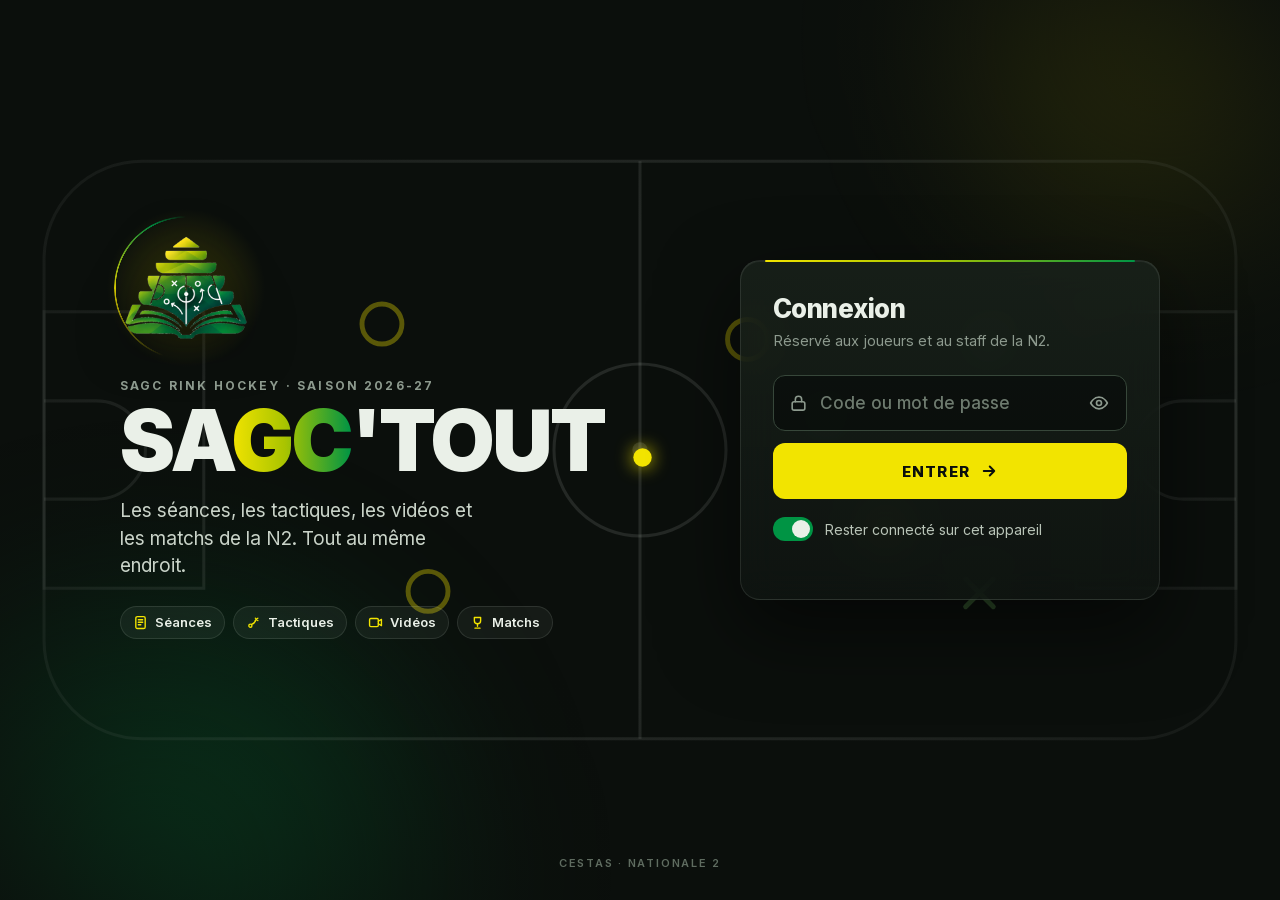
==== index.html @ 2485a02b "Publication automatique depuis Chappie" ====
<!doctype html>
<html lang="fr">
<head>
<meta charset="utf-8">
<meta name="viewport" content="width=device-width,initial-scale=1,viewport-fit=cover">
<meta name="theme-color" content="#0B0F0C">
<meta name="robots" content="noindex,nofollow">
<meta name="apple-mobile-web-app-capable" content="yes">
<meta name="apple-mobile-web-app-status-bar-style" content="black-translucent">
<meta name="apple-mobile-web-app-title" content="SAGC">
<title>SAGC'TOUT</title>
<link rel="icon" href="[data-uri]">
<link rel="apple-touch-icon">
<link rel="stylesheet" href="fonts/polices.css">
<style>
/* Écran de connexion de SAGC'TOUT. Cette page est publique (rien n'y est chiffré) :
   aucune info d'équipe, aucun nom, aucune photo. Le reste du site est déchiffré dessous. */
:root{--ink:#0B0F0C;--ink-2:#131A15;--line:rgba(234,240,232,.11);--line-2:#37473A;--bone:#EAF0E8;--muted:#8D9A8E;
  --acid:#F2E400;--green:#3FA845;--deep:#009444;--shot:#FF7A45;
  --grad-flat:linear-gradient(90deg,#F2E400 0%,#A9C400 45%,#009444 100%)}
*{box-sizing:border-box}
[hidden]{display:none!important}
html,body{height:100%}
body{margin:0;background:var(--ink);color:var(--bone);font:400 16px/1.5 Inter,-apple-system,"Segoe UI",Roboto,sans-serif;-webkit-font-smoothing:antialiased}

/* ===== DÉCOR PARTAGÉ verrou / appli : halos, piste, schéma tactique, et l'écran de chargement (blason, nom, barre).
   Ce bloc est copié À L'IDENTIQUE dans app.html (écran de démarrage) : si on en change un, on change l'autre.
   --sc-off décale les animations pour que l'appli reprenne le décor là où le verrou l'a laissé. ===== */
.sc{position:fixed;inset:0;z-index:0;pointer-events:none;overflow:hidden;background:#0B0F0C}
.sc-glow{position:absolute;border-radius:50%;filter:blur(70px)}
.sc-g1{width:60vmax;height:60vmax;left:-18vmax;bottom:-28vmax;background:radial-gradient(circle,rgba(0,148,68,.55),transparent 65%);animation:scDrift 18s ease-in-out var(--sc-off,0s) infinite alternate}
.sc-g2{width:46vmax;height:46vmax;right:-14vmax;top:-20vmax;background:radial-gradient(circle,rgba(242,228,0,.28),transparent 65%);animation:scDrift 22s ease-in-out var(--sc-off,0s) infinite alternate-reverse}
@keyframes scDrift{to{transform:translate(6vmax,-4vmax) scale(1.08)}}
.sc-rink{position:absolute;top:50%;left:50%;width:min(1400px,96vw);aspect-ratio:2/1;transform:translate(-50%,-50%)}
@media (orientation:portrait){.sc-rink{width:min(94vh,200vw);transform:translate(-50%,-50%) rotate(90deg)}}
@media (max-width:860px){.sc-rink{opacity:.65}}
.sc-court{fill:none;stroke:rgba(234,240,232,.11);stroke-width:2}
.sc-spot{fill:rgba(234,240,232,.12)}
.sc-mk{fill:none;stroke-width:3.2;stroke-linecap:round;stroke-linejoin:round}
.sc-o{stroke:rgba(242,228,0,.34)}
.sc-x{stroke:rgba(111,190,95,.4)}
.sc-run{fill:none;stroke:rgba(242,228,0,.3);stroke-width:2.6;stroke-linecap:round;stroke-dasharray:var(--len);stroke-dashoffset:var(--len);
  animation:scDraw 9s ease-in-out calc(var(--sc-off,0s) + var(--d,0s)) infinite}
@keyframes scDraw{0%,8%{stroke-dashoffset:var(--len);opacity:0}22%{opacity:1}40%,80%{stroke-dashoffset:0;opacity:1}95%,100%{stroke-dashoffset:0;opacity:0}}
.sc-ball{fill:#F2E400;filter:drop-shadow(0 0 6px rgba(242,228,0,.9))}
.sc-vig{position:absolute;inset:0;background:radial-gradient(ellipse at center,transparent 35%,rgba(11,15,12,.85) 100%)}
.sc-load{position:fixed;inset:0;z-index:1;display:flex;flex-direction:column;align-items:center;justify-content:center;gap:24px;padding:0 16px}
.sc-crest{position:relative;width:112px;height:112px;display:grid;place-items:center}
.sc-crest::before{content:"";position:absolute;inset:-18px;border-radius:50%;background:radial-gradient(circle,rgba(242,228,0,.22),transparent 68%)}
.sc-ring{position:absolute;inset:-6px;border-radius:50%;background:conic-gradient(from 0deg,transparent 0 55%,rgba(242,228,0,.9) 75%,rgba(0,148,68,.9) 92%,transparent);
  -webkit-mask:radial-gradient(farthest-side,transparent calc(100% - 2px),#000 calc(100% - 1.5px));mask:radial-gradient(farthest-side,transparent calc(100% - 2px),#000 calc(100% - 1.5px));
  animation:scSpin 1.6s linear var(--sc-off,0s) infinite}
@keyframes scSpin{to{transform:rotate(360deg)}}
.sc-crest img{position:relative;width:100%;height:100%;object-fit:contain;filter:drop-shadow(0 10px 24px rgba(0,0,0,.5))}
.sc-word{margin:0;font:900 40px/.92 Inter,Arial,sans-serif;letter-spacing:-.035em;color:#EAF0E8}
.sc-word em{font-style:normal;background:linear-gradient(90deg,#F2E400 0%,#A9C400 45%,#009444 100%);-webkit-background-clip:text;background-clip:text;color:transparent}
.sc-bar{position:relative;width:132px;height:3px;border-radius:3px;background:rgba(234,240,232,.1);overflow:hidden}
.sc-bar::after{content:"";position:absolute;top:0;bottom:0;left:0;width:40%;border-radius:3px;background:linear-gradient(90deg,#F2E400,#A9C400 45%,#009444);
  transform:translateX(-100%);animation:scBar 1.3s ease-in-out var(--sc-off,0s) infinite}
@keyframes scBar{to{transform:translateX(250%)}}
@media (prefers-reduced-motion:reduce){
  .sc-g1,.sc-g2,.sc-ring{animation:none}
  .sc-run{animation:none;stroke-dashoffset:0;opacity:1}
  .sc-bar::after{animation:none;transform:translateX(75%)}
}
/* ===== fin du décor partagé ===== */

.lock{position:relative;z-index:1;min-height:100vh;min-height:100dvh;display:flex;flex-direction:column;overflow:hidden}

/* ---------- mise en page ---------- */
.wrap{flex:1;width:100%;max-width:1120px;margin:0 auto;display:grid;grid-template-columns:1.1fr .9fr;align-items:center;gap:72px;
  padding:calc(env(safe-area-inset-top) + 40px) 40px 24px}
.brand{min-width:0}
.crest{position:relative;width:132px;height:132px;display:grid;place-items:center;margin-bottom:26px}
.crest::before{content:"";position:absolute;inset:-18px;border-radius:50%;background:radial-gradient(circle,rgba(242,228,0,.22),transparent 68%)}
.ring{position:absolute;inset:-6px;border-radius:50%;background:conic-gradient(from 0deg,transparent 0 55%,rgba(242,228,0,.9) 75%,rgba(0,148,68,.9) 92%,transparent);
  -webkit-mask:radial-gradient(farthest-side,transparent calc(100% - 2px),#000 calc(100% - 1.5px));mask:radial-gradient(farthest-side,transparent calc(100% - 2px),#000 calc(100% - 1.5px));
  animation:spin 6s linear infinite}
@keyframes spin{to{transform:rotate(360deg)}}
.crest img{position:relative;width:100%;height:100%;object-fit:contain;filter:drop-shadow(0 10px 24px rgba(0,0,0,.5))}
.eyebrow{margin:0 0 10px;font:700 12px/1 Inter,sans-serif;letter-spacing:.18em;text-transform:uppercase;color:var(--muted)}
h1{margin:0;font:900 clamp(44px,7vw,84px)/.92 Inter,sans-serif;letter-spacing:-.035em}
h1 em{font-style:normal;background:var(--grad-flat);-webkit-background-clip:text;background-clip:text;color:transparent}
.tagline{margin:18px 0 0;max-width:30ch;font-size:clamp(16px,1.6vw,19px);line-height:1.45;color:#C9D3C8}
.chips{display:flex;flex-wrap:wrap;gap:8px;margin:26px 0 0;padding:0;list-style:none}
.chips li{display:inline-flex;align-items:center;gap:7px;padding:8px 12px;border-radius:999px;background:rgba(234,240,232,.05);border:1px solid var(--line);
  font:600 13px/1 Inter,sans-serif;color:var(--bone)}
.chips svg{width:15px;height:15px;color:var(--acid)}

.card{position:relative;width:100%;max-width:420px;justify-self:end;padding:34px 32px 26px;border-radius:20px;
  background:linear-gradient(180deg,rgba(26,35,28,.78),rgba(15,21,17,.82));border:1px solid rgba(234,240,232,.1);
  box-shadow:0 30px 80px rgba(0,0,0,.55),inset 0 1px 0 rgba(255,255,255,.06);-webkit-backdrop-filter:blur(18px);backdrop-filter:blur(18px)}
.card::before{content:"";position:absolute;left:24px;right:24px;top:-1px;height:2px;border-radius:2px;background:var(--grad-flat)}
.card h2{margin:0;font:800 26px/1.1 Inter,sans-serif;letter-spacing:-.02em}
.card .sub{margin:6px 0 24px;font-size:14.5px;color:var(--muted)}
.field{position:relative}
.field > svg{position:absolute;left:16px;top:50%;width:19px;height:19px;transform:translateY(-50%);color:var(--muted);pointer-events:none}
#pw{width:100%;height:56px;padding:0 52px 0 46px;border-radius:12px;border:1px solid var(--line-2);background:rgba(5,8,6,.55);color:var(--bone);
  font:600 17px Inter,sans-serif;letter-spacing:.08em;transition:border-color .2s,box-shadow .2s}
#pw::placeholder{color:#6E7B6F;letter-spacing:0;font-weight:500}
#pw:focus{outline:none;border-color:var(--acid);box-shadow:0 0 0 4px rgba(242,228,0,.16)}
#eye{position:absolute;right:6px;top:50%;transform:translateY(-50%);width:44px;height:44px;display:grid;place-items:center;border:0;border-radius:10px;background:none;color:var(--muted);cursor:pointer}
#eye:hover{color:var(--bone)}
#eye svg{width:20px;height:20px}
#eye .off{display:none}
#eye[aria-pressed="true"] .on{display:none}
#eye[aria-pressed="true"] .off{display:block}
#go{position:relative;width:100%;height:56px;margin-top:12px;display:flex;align-items:center;justify-content:center;gap:10px;border:0;border-radius:12px;overflow:hidden;
  background:var(--acid);color:var(--ink);font:800 15px/1 Inter,sans-serif;letter-spacing:.08em;text-transform:uppercase;cursor:pointer;transition:transform .15s,box-shadow .2s}
#go:hover{box-shadow:0 10px 30px rgba(242,228,0,.28)}
#go:active{transform:scale(.98)}
#go::after{content:"";position:absolute;top:0;bottom:0;width:40%;left:-60%;background:linear-gradient(100deg,transparent,rgba(255,255,255,.55),transparent);animation:shine 3.6s ease-in-out infinite}
@keyframes shine{0%,60%{left:-60%}100%{left:130%}}
#go svg{width:18px;height:18px;transition:transform .2s}
#go:hover svg{transform:translateX(3px)}
#go:disabled{cursor:progress}
#go .spin{display:none;width:18px;height:18px;border-radius:50%;border:2.5px solid rgba(11,15,12,.25);border-top-color:var(--ink);animation:spin .7s linear infinite}
#go.busy .spin{display:block}
#go.busy svg{display:none}
.switch{display:flex;align-items:center;gap:12px;margin-top:18px;font-size:14px;color:#B9C4B8;cursor:pointer;user-select:none}
.switch input{position:absolute;opacity:0;width:1px;height:1px}
.track{flex:none;position:relative;width:40px;height:24px;border-radius:999px;background:#2A362C;transition:background .2s}
.track::after{content:"";position:absolute;top:3px;left:3px;width:18px;height:18px;border-radius:50%;background:var(--bone);transition:transform .2s}
.switch input:checked + .track{background:var(--deep)}
.switch input:checked + .track::after{transform:translateX(16px)}
.switch input:focus-visible + .track{outline:2px solid var(--acid);outline-offset:2px}
.err{min-height:20px;margin-top:12px;color:var(--shot);font-size:14px;font-weight:600}
#retry{width:100%;height:48px;margin-top:10px;border:1px solid rgba(234,240,232,.25);border-radius:12px;background:none;color:inherit;font:700 15px/1 inherit;cursor:pointer}
.card.shake{animation:shake .42s ease}
@keyframes shake{20%{transform:translateX(-9px)}40%{transform:translateX(8px)}60%{transform:translateX(-5px)}80%{transform:translateX(3px)}}
.foot{padding:0 24px calc(env(safe-area-inset-bottom) + 18px);text-align:center;font:600 11px/1.4 Inter,sans-serif;letter-spacing:.16em;text-transform:uppercase;color:#5F6C60}

/* apparition */
.rise{opacity:0;transform:translateY(16px);animation:rise .7s cubic-bezier(.2,.8,.2,1) forwards}
.r2{animation-delay:.08s}.r3{animation-delay:.16s}.r4{animation-delay:.24s}.r5{animation-delay:.32s}.r6{animation-delay:.22s}
@keyframes rise{to{opacity:1;transform:none}}
.lock.out .wrap{transition:opacity .25s,transform .25s;opacity:0;transform:scale(.98)}

/* ---------- téléphone ---------- */
@media (max-width:860px){
  .wrap{grid-template-columns:1fr;gap:26px;align-content:center;padding:calc(env(safe-area-inset-top) + 28px) 16px 16px;text-align:center}
  .crest{width:96px;height:96px;margin:0 auto 18px}
  .tagline{margin:12px auto 0;font-size:15.5px}
  .chips{justify-content:center;margin-top:18px;gap:6px}
  .chips li{padding:7px 10px;font-size:12px;gap:6px}
  .card{justify-self:center;padding:26px 20px 20px;text-align:left}
  .card h2{font-size:22px}
}
@media (max-width:860px) and (max-height:720px){.chips{display:none}.tagline{display:none}}
@media (prefers-reduced-motion:reduce){
  .ring,#go::after{animation:none}
  .rise{animation:none;opacity:1;transform:none}
}
</style>
</head>
<body>
<!-- décor partagé (copie identique dans app.html) -->
<div class="sc" aria-hidden="true">
  <div class="sc-glow sc-g1"></div><div class="sc-glow sc-g2"></div>
  <svg class="sc-rink" id="sc-rink" viewBox="0 0 800 400">
    <!-- la piste -->
    <rect class="sc-court" x="12" y="12" width="776" height="376" rx="64"/>
    <path class="sc-court" d="M400 12v376"/>
    <circle class="sc-court" cx="400" cy="200" r="56"/>
    <circle class="sc-spot" cx="400" cy="200" r="5"/>
    <rect class="sc-court" x="12" y="110" width="104" height="180"/>
    <rect class="sc-court" x="684" y="110" width="104" height="180"/>
    <path class="sc-court" d="M12 168h34a32 32 0 0 1 0 64H12M788 168h-34a32 32 0 0 0 0 64h34"/>
    <circle class="sc-spot" cx="168" cy="200" r="4"/><circle class="sc-spot" cx="632" cy="200" r="4"/>
    <!-- le schéma : nos joueurs en ronds, les adversaires en croix -->
    <g class="sc-mk sc-o"><circle cx="232" cy="118" r="13"/><circle cx="262" cy="292" r="13"/><circle cx="470" cy="128" r="13"/><circle cx="560" cy="250" r="13"/></g>
    <g class="sc-mk sc-x"><path d="M512 168l18 18M530 168l-18 18"/><path d="M618 120l18 18M636 120l-18 18"/><path d="M612 284l18 18M630 284l-18 18"/></g>
    <!-- les courses et les passes se dessinent l'une après l'autre -->
    <path class="sc-run" style="--len:260" d="M262 292C320 260 400 220 470 140"/>
    <path class="sc-run" style="--len:200;--d:1.4s" d="M470 128C520 150 548 190 558 236"/>
    <path class="sc-run" style="--len:220;--d:2.8s" d="M232 118C300 150 360 150 400 120"/>
    <path class="sc-run" style="--len:220;--d:4.2s" d="M560 250C620 238 680 220 742 202"/>
    <circle class="sc-ball" r="6">
      <animateMotion dur="9s" repeatCount="indefinite" calcMode="spline" keyTimes="0;.3;.55;.8;1" keyPoints="0;.36;.66;1;1" keySplines=".4 0 .2 1;.4 0 .2 1;.4 0 .2 1;0 0 1 1"
        path="M262 292C320 260 400 220 470 140C520 150 548 190 558 236C620 238 680 220 742 202"/>
    </circle>
  </svg>
  <div class="sc-vig"></div>
</div>
<div class="sc-load" id="boot" aria-hidden="true"><div class="sc-crest"><span class="sc-ring"></span><img data-logo alt=""></div><p class="sc-word">SA<em>GC</em>'TOUT</p><div class="sc-bar"></div></div>
<!-- fin du décor partagé -->
<script>window.sagcBootT0 = performance.now();</script>
<div class="lock" id="lock" hidden>
  <main class="wrap">
    <section class="brand">
      <div class="crest rise"><span class="ring"></span><img data-logo alt="SAGC'TOUT"></div>
      <p class="eyebrow rise r2">SAGC Rink Hockey · Saison 2026-27</p>
      <h1 class="rise r3">SA<em>GC</em>'TOUT</h1>
      <p class="tagline rise r4">Les séances, les tactiques, les vidéos et les matchs de la N2. Tout au même endroit.</p>
      <ul class="chips rise r5">
        <li><svg viewBox="0 0 24 24" fill="none" stroke="currentColor" stroke-width="2.2" stroke-linecap="round" stroke-linejoin="round"><rect x="4.5" y="2.5" width="15" height="19" rx="2.5"/><path d="M8.5 7.5h7M8.5 11.5h7M8.5 15.5h4"/></svg>Séances</li>
        <li><svg viewBox="0 0 24 24" fill="none" stroke="currentColor" stroke-width="2.2" stroke-linecap="round" stroke-linejoin="round"><circle cx="7" cy="17" r="2.5"/><path d="M15 5l4 4M19 5l-4 4"/><path d="M9 15c3-1 6-4 7-8"/></svg>Tactiques</li>
        <li><svg viewBox="0 0 24 24" fill="none" stroke="currentColor" stroke-width="2.2" stroke-linecap="round" stroke-linejoin="round"><rect x="2.5" y="5.5" width="14" height="13" rx="2"/><path d="M16.5 10l5-3v10l-5-3"/></svg>Vidéos</li>
        <li><svg viewBox="0 0 24 24" fill="none" stroke="currentColor" stroke-width="2.2" stroke-linecap="round" stroke-linejoin="round"><path d="M7 4h10v5a5 5 0 0 1-10 0z"/><path d="M12 14v4M8 21h8"/></svg>Matchs</li>
      </ul>
    </section>

    <form id="f" class="card rise r6" novalidate>
      <h2>Connexion</h2>
      <p class="sub">Réservé aux joueurs et au staff de la N2.</p>
      <input type="text" autocomplete="username" value="Équipe N2 SAGC" hidden>
      <div class="field">
        <svg viewBox="0 0 24 24" fill="none" stroke="currentColor" stroke-width="2" stroke-linecap="round" stroke-linejoin="round" aria-hidden="true"><rect x="4" y="10.5" width="16" height="10.5" rx="2.5"/><path d="M8 10.5V7.5a4 4 0 0 1 8 0v3"/></svg>
        <input id="pw" type="password" placeholder="Code ou mot de passe" autocomplete="current-password" aria-label="Code d'invitation ou mot de passe" required>
        <button id="eye" type="button" aria-label="Afficher le mot de passe" aria-pressed="false">
          <svg class="on" viewBox="0 0 24 24" fill="none" stroke="currentColor" stroke-width="2" stroke-linecap="round" stroke-linejoin="round"><path d="M2 12s3.6-7 10-7 10 7 10 7-3.6 7-10 7S2 12 2 12z"/><circle cx="12" cy="12" r="3"/></svg>
          <svg class="off" viewBox="0 0 24 24" fill="none" stroke="currentColor" stroke-width="2" stroke-linecap="round" stroke-linejoin="round"><path d="M3 3l18 18"/><path d="M10.6 5.1A10 10 0 0 1 12 5c6.4 0 10 7 10 7a17 17 0 0 1-3.2 4M6.6 6.6C3.9 8.3 2 12 2 12s3.6 7 10 7a9.6 9.6 0 0 0 5.4-1.6"/><path d="M9.9 9.9a3 3 0 0 0 4.2 4.2"/></svg>
        </button>
      </div>
      <button id="go" type="submit"><span class="lbl">Entrer</span><svg viewBox="0 0 24 24" fill="none" stroke="currentColor" stroke-width="2.6" stroke-linecap="round" stroke-linejoin="round" aria-hidden="true"><path d="M5 12h14M13 6l6 6-6 6"/></svg><i class="spin" aria-hidden="true"></i></button>
      <label class="switch"><input id="keep" type="checkbox" checked><span class="track" aria-hidden="true"></span>Rester connecté sur cet appareil</label>
      <div class="err" id="err" role="alert"></div>
      <button id="retry" type="button" hidden>Réessayer sans mot de passe</button>
    </form>
  </main>
  <p class="foot">Cestas · Nationale 2</p>
</div>
<script>/* le logo n'est écrit qu'une fois (icône de l'onglet) : on le recopie ici, la page pèse 4 fois moins de logo (audit 19.10, lot 3) */
document.querySelectorAll('img[data-logo], link[rel=apple-touch-icon]').forEach(e => { e[e.tagName === 'LINK' ? 'href' : 'src'] = document.querySelector('link[rel=icon]').href; });</script>
<script>
/* Tout est enfermé dans une fonction : le site est écrit dans cette même page (document.write) et y
   déclare ses propres noms, il ne doit rien trouver d'ici (le 26-09, un « ls » en double bloquait tout). */
(() => {
const P = {"v": 1, "it": 310000, "s": "8xBy3d8i17QVFowOrEMGRg==", "iv": "G2aiwDS4T8BEZDdy1HiZNg==", "ct": "W8/BX+ww4BgwsfWarZ9IHXMgBIrW/Y/lnEiV7rD7QK2XL8N3rkbZkQqIstFdZtZPuzlGVWU1XGih0Aq7gyI2pBOkX9wFJXDfkxMXn+g8NLZ8wq+Uj7iD3CUarHaOpJXEiTQCZwzpN9nguNMn3rRhfl8548NZdkqC+ASQyE+6ET0nzODRtIN7KCYrek3gAJIBc3Eva6paSFtsojngkP/KgmSmlAqGHE8QMmqp+a38+zLG9E/[base64]/Q9el9okOrLzSwOxpakZZOtRKwasU6t/aumN5g56hUn4th/L9JHv7ze7Xk0m1nVwGs3rZk43vQlh3smHj62BIeeARF7Zexe7+dAzc6AjH8duMfOyLLyhO7VtGOXpcP3ykk2luGcvaOvxo70nhR4NkIiDwAiO3Cq9eX9/6PNLBtrQEYBCcdwMAbqztRU/Gy3lIDCGJyoWjC/JYszRUeLRkFX14t4kbHA4/vasckOPxJnhgZduWwHAqRFW8/UQqkcDFs66tBOai9zbJ/o94+ZDdlkvyBDyUeZddDINmkqYOyRjf9fU81M6Lc9YAUJyC0H7Qj2yBVIEnSbvQhkrSMdoZY/qeC4mNpa6DCnptBoOD/GL/pwzN07Az9LdTZJ51/SRkoaY4tzeM1it1860xhEILl/qkAhJYZ1QxXaplPBkWSZyUMLhh/aHdNdS5wvDPm7KKxSCy+hhW0dZgWzKtN3Fc47U/ygOFO8HebNvPMUlbzMH7IkBIKH2B8uFCtivOnF14gjpVlGEtP1gk4H1oCQrPAM6aFXgOGrFRLDwWWEoZ1gpClOktVJ+F7CuwCy7nGiroU/i3WsM4Yff4ZtiF674SK/wT/LibvMmVAB4BP69owSDd8ocHXnM756UZan7xlYoEUC2vhfjtoYv0qnxUERjg//pWuNZEAU90SUuQhzeUTOsu4qEAGlp6EHAH/328pSBLUSl3eS5htOTzQQI+9+WjA7rWnCymVSr4cuqTYTytrLWeqAM5R9yW92p1B0xWxWSanbO1PhiKU+AzhzhOYuWV1obNJ994Zmfr7pzvqpDJ8GhN7m+VBI84cLak/duUGN3c2s1JRJy7rGOEmFF8kMYgsIbJiqZEDbBKZv8dzf8LQuRvZz0f5fW/YlZcbv4JR8ByhgeEyQgYPGRZvKzNUJI6YgmMZ/[base64]/95DME3gcHrxUIf4t2/V/ntxV9hXbn+47oali/pJl3A4+UgozBDky8/PkZ4cswnnoUR8fSiDYJ/o+o0pMnV6310qCp66rYyhVq+sqrK2Ze45Xrdoxz/JTs/dwjONbzkHb4hZB18B5wqL65oz000Fhcz0pAigI9ZjgvXJelhElhwCc71RJHO6EYyPqNPkmIOJkjO0WxOa4nET8HOZQWfyORswpcGywjv2pbLZ2y/nmTRSU/HlRZLEmnW3IOntY7c3ISrbPiXujEE5yolpqNNIHK/3/oIb4vUyA7KJaGrv3wNmZRsJoOKEr2Uep3u3tLuwlM8t2WgM6xQb09WNnXk4BsHpI5JUwONOU/5k06gix3UYTiL/HG6SLVHsB3WnrgoUQoe9ntlRFxB405rTjMIoKRRHZgqySCN8wPTl/1qnLGb3gnzjMdTHb87hR8CrV1fi9sHnUT4FFqgbBIjEuDAvQTrI52FacZ0uOT0yu6NVU1gYjDd5o3jmdqAcEpWEaK3ZLgmrNLBHAW+03166efE6rO9poxyrJki/OsbxBepzDC8z4AgSRXoahoCbWDfIwhNj6ARNDRIKeRLh3aNMM1+wR44i0yrMnuT9qo8Oh7QdpPNsd2Hq2qU469UWPByX8vV2cI4znBlQ6sKNt4kFQqU3luyt7XCx/IrhefC4BppqFpV42vnphaoFwBcNf1ZFVMBdkaIpSgnKszpp3rrNfX7vjY4MDHHtsCkYGyAzknKN39MB5Q/2kqeyNcw7Iuv7xRJMbi6/AIbeMkcyhmFmftMTO4uZIfNKBrs7IhLXMR70CVRHmLVnRcJGmmo2Uq20lYkR8a7Piy8etKCBkgYeqwoaG7e5+bN7uGf4AEse7/zXql/aJiya1K+2kTNhR+m0wpKGVye2lrEsqvSbB0Um93R2ecpZ6AygNqd7j55IfhI+ONskIQ+8iWZ84i5QfQ/ad2tGL1aOmh5/a6YTUaQlu9XRqXkAbPKY7smItK0775RifbGSr0a9DbbOR7bNEUljzXiUaXgi+HnlzeIy3IqGSaPCol5dwGWlgOTDJSD3MOD0uIW2elCqWXA0UutzXHBUoPFYh//f3lIN9HhoagRO7HZCR+N4COsMemZlullcHyRLyGU2a3+NsDaFibRmJtDinQxfxZcEPb/AGn+SpEseBpHh8uIgs7CCVPTzAyB7/uu0bYsj6TL3YzakzNvlxJ1Fdl7Rp6nNE8JQuDSWlmSD4UWbaHs+sbu83bRAmpqt9mu8V8qkjEQJqa4EuFgclUIp99qc+LDqoMaBnGBv9349RfFLf1vqnsCoP9zNjE0+KV4YAtAdcjCEqDLiRTMtyIFK/P3J9j47fykGhlWZ5xAoaQ9BbBT/6dpCrwrVrrNFZ2m7XHVs0u2cDViSCk5FTKztcMrphmqXOibjiVY4oyHwAZt/7rFgjhlSP7abv0j2sOe7qLoCAQQrHbOoNupVXLzGFR70sj4ydnAW+gKfDV1rjTmUQpAJ0e0wbgoYjl2On3OgK51qSI8Zu/gwug0iLr6Xx4UayqP9RuvHIT+KeiwwNyUUnrUfx/lTaersmGO63iFLiQefu+j7wUFjeXOjMgzdA4Ly9SdJhvG9T8L/bvhxpJAOeZBt/XAtj68CjHbowAq+c6YyiCgEYmqEVSlSf7M6Ggj73aUjcHLkPpyxxHx1qgdwHG4SrYNk/otNK68KDjLBw4CoPPPVRwOiODhhKneYMgf5VCJlCoCXhGGA8xCaYjr07Nwrf/3Tdgyok6JNPq1xq0x60l92rAF6+/58Rys51/rIP9GcTx5MPy6cIcmqOqa5zus+MHviOEb8FK1FE5X1KvNN/[base64]/5B/KYZYicJvjZnl1USjzGtid6Pyne0p79amN11vr9URIgHqL4nnElPtdMFH2C+Cv+xturo3X6Rdkg4fUiVGenA1nbjJi9LeA/QhIfQzwGkNwYjxcouVMZ1sp8cedIElF5CsGIw4PBLAmVD8bN8/YUSYVVm9PJI7VCgxC57SAdRw6RYIyRMlsucRE+Cfz+tbZSd46EEs7leoSlQVpGvO/NdUO6AIlZjw+COz6+UOMT/NiHlwbv4wPu24ql/B/WTUs933FEezpNF26A4DZ2EJynoGK7GJSNqx22qtymV8MtqlajAkJSFxti8qNrFVR51+nNVjdmm5850ePgb9+AmwIBBII4nfr/OBM1yT9/mORBnhVrNgWGnTK5l/PyccJ2jOIDXxjzpHkg1DwG9WORHTEa672HDyTVMQe//NdNhgpYJomY95N/EOql+WUJjlHfKVmM3WFGb6h1PTTkF2QNOj6tYXr7JCBEJtblAO78GJ3y21W8MiiFYqElZgolop/KLHGTt9n3xlXBmYRHKSyRTAIfNIsfddU6jbyL4FYNBbt1cp1wT9ym6be1ZBYxP4R/hQnqboOKhZfRgtjpNGG/NDfTOnr+0tmmLapJphROt5h+dC6ftiQZIXYwmPWORDCGij8MH9br2NAv13+zG12E7OEuRO57kJmNxEfacTgCzNUiIKcQTpW5R+ypxF1dj9gldya8B3VXElqpT9l019J0hYh/v5qxgii43MKPM8vfDxEh57U7wNtoAL7uEdXNcMHSHXCwTob1Dn8tG+avRTL6tpL3Zk7aWuI6s57fQhpjqp2KuoO2gNZKvNXGRG4dx8PKj4m6yDNLGXyhfWD1pGJ94aYgDSU62+edFBj5vh0DaFLDb2D6eRyz/bs1/ZFiK2g6OfMJ7VnV+MAzzgOD2KtK9WIhrShFdDvVQHB0xhkQ9r3HSaPl04qJrNhvB5hYBXeMxjxztd/sYQhLXjm493BsVjxBQlyBtOui/jDUrzTSx9D1cj9pqIZuivjmIWOIWk7762jd5vLsgWLidYEL7NLBsD/rScL6VQVApWS53/[base64]/C4q+cXizvoY0i92mlwIxjqLDXUUGqdixp4yZkQVibjkS4fKCB8+7Dj3Ha3Znb9vIpXxwq/OPyJIq+608NoeBLWIxwMLDqK6GTVAEkjCVAyTKADaRycs76EhRpVE3xIFL9pB2cVL6NmImu3UvBQtAdgng0RARBZ0cAu7lgzSepQW8RREchMBLhoXI5MwIu1cju1ymXLEw160YoyEi/QiojNUQcppjzAMMmkjN+f/ZzQwOa9Er0OBIBFT4/bCYa7DzyuLdg/7dkwzBYGNhZFEXGKyIwGyvBJf6w/tUHELeojRvdrDNc1l68nAmbIUC99QO7OPVIkiuf4qK0HbA4YXbbgm05lfvzzHlttVVBDUHVyF+CJFCV532pgX8HwTTLSYqPVjKLon7eLlOv0ptx0Z9UrZ976TArNs61lBF7Av8idk1yDilomsiFBggpF/m+MBz0gIbCb5fe+Ol1H5p6BeIgFmRDTzQ5hE9+GSPufy9NuDfirXaoECPsGQoWzdf1P8uGv87BuUkBYFbhCI4BbWn5L+11EdgVLholo6VrvUKhnMAYfZmGICL3r+AcWUFmGpHJxozGQBifLZqHD8bblFKPuj6KYlXC3L941BKTA1z/UFPCjM92LRzlEbsO/6vAbx4lMjvaLUg2LjtP07uNeb0YHCHDeO7Ahz76pggZiBJF22fIWmueTPIhap4uyLl/gOcN5ankG/Vxotwji829L7S5Rnv2HU0Ld8X72v5CR5wDpx95saM8EQGebUQZdPn7LHL7xoixKxnoq7h/n2vnKObdocYe6NkMgUw0qYS6w2D5LfKzMkD7tQ1S7Cg4SvdN7ACjWVVdres8wX+d9XBYEBAXmIq9mFzIhgVYyOzt/8+GT7H01Bq6HKiWLQ/Hb6Q953Gfr0rV5oPHDdIPwH3rDhp/BiEDcbukqqV9nwq/PTpNQ99iMeGxCZ2I+k3QHYn3lNUbI9w9c374KJZkt6NQRtwaZkFxZsbDgpLe9sfNBKQsmP0ixULBc+DxjaBQ21FLCJ7RPe6Qn40DVdq9Tx/Z7fFjJIsDBmCVIgmdI9H2oTwgISATHt6EgFfnI4s70g/zIqor1a1UnkiFz45ZxDX6i/fWuSbNfaj5AbPVGpE6fgo5QJ0H1o7EYC093gU17O5kFtgSvaFtWeu8SZTajeSp25+dOk3Mh/P91GkHXT+EYWROshNzg2NYzN+fNeAysz3kVJqICPusp+GDZrpAbRfBB9jJntagc5JlU5WMac6YmbTzwzyG4kj0hA7sRsA7yd2yA/4fbTlaV4SLD0f9y8mOZqKMrZZyOPleKaV0gVXhoky16kcI1x+rVho3eXbT6hpyMhqYWLiwkKsq+dQVy6nSe3NORc+bS6ghwaqECcS1/XgR+Hn/+KQqJhu5O/qDlrnqz1ILDWrRISElqO+roD5CBVNIpcgCEsLijyvP033lmuCstW87q4w3jyePun5CsJ5s2vnFUu1j831HMeIB1MsrQ2kbgg8X7X96Nv7Oc75+cK0ZX6xGJXlymclZbSsyDPw2LyPtRAWKEmwAH6bz8iGq5bN6eGsdMBAHIhNVV9xUgQZ9gxCvbniRYr9ZRe/LCvNB3KEUIE3BqKZNqPkv+F0kkO6DW3XqgnrThkBka4yAB7DxXsmz0WfiTIs+rPxuN/076ZQ+n+spYcI0G0nrVG2kueJgZulobbkKZzAr3XTYAC/usiDljpgAQRe8YS3mkG8kPtwgh0a5zwB7JBVxRGQEm67vyI153OsTt4NW9AHXL5dBtsu1yaT0VNWwvFnV2mRmu/iGYALsRLFbn/OMiASPIysYVVZyhSmtzwTrw/zBBJ/vMmlayS9MwHfAQGAQowB1KCkX9WTJK4aIDrWUcgOzsFF9Vh2RC8yi3e5DSey0hoAUl+VvNk0/MyYVRzJevWE/ZbXkxHLdUsuEVeJkrgppZ7tmG5yT551GMHzM3ONcB4cLJYrd4eU2+GR9OSnaJT2eJho+UBScLzsxPMYxfnEUwDx4MsfjO1roO69LNukhVvIEyeuk5bCg6AhMQk2NnGfE5JdRugbaoxmx/FheJSc9RxTsLK5IQ0vQ7HkTgLg8jLKvT07EOCizuOWqow7cu8U+LFRd/nNE2BAXAvM+ioJZVK3wr79RU3U74M2lVY9tvDwu2IbAXuuGt9NfNL5zO84C/5fW2ZgjCH/BqfxV2EcR/HxhNdA4LYTuFQxMKZq/[base64]/q99g4dSa9RRLkylT7zzdZNXkMyWSSQB/[base64]/t8mTF/fKhLC22UH9OTOab6x7y8rjc/3qOtc6T6sjpoH2sbGNU4sQ3HMuK+TBRkC7u+jBmFRdx0WlYKz4zu+lFY/nkodS6DPQElMa2YFjN2aGg2amOTXeE2SKX8874oO0WBbfaoa9fOeJIPoe2BNmbvc/wbVMme6KWBMo94LWDnLWzzrFRi4tDxdo10hcUOn1+bg1GY7QRaw1XOANrC6UES8MoSqcg9tqojp7ZoPkZ/+vofbiTIM8wB8F1F/PIl0ohBGD4n19ZFsvzbSe+PzKSdNeZv+cQgB3ouQ0f74vrMlC6CJ+gqpeb/WSLIep00q4YClrx5hqG860IgJGRYpi6aw8PSASRE6XN8/0n7Epu6ByMc1RVT31LckAi41rNSFejVJXTS6yLz+aHhy1wVAXcHzV+Ztk5pZfsu75KBbh/RcH/JwXw2ZZhUA1erVYXmvI1N8I4MgmU0m3c5ynVcB3StvDjifWW5+fytDeFKF11lCj6SRsChvxR9ODqf4Dxdd/RWRbHvZLOqOFSPnNUnqMGgeFP6uW/almOuT3D0HTk6hBfgW4oHJ/ShhcPKuEjPMuStTsWjgWJV2/S8Zu8mmhBkZKf9jD1WvctAHIJppXCpJp7nRXJb0BixaMBQORBvz+dJNaUqsjY0Cg2P+aaXwukfG0vgBtqE3r9M81d+xc9BoWCQKg8MqjCg2HRhTsuZJH4mvvtEOu6lLKVUjAAsSldKg+OL/LLac7gDZPhYJBJGfzWOqT81ohVEgZ8ApSZ0zbJqYgHNX6pu88iWmma5YCGNzAPjKGDn/J4sBVocfFbcTeFiVuQOs7smEEd/px0On6e4XsGyfQy1Pn3Ouk/DsLNSrKCoP9vzdMxcLnXtwhg7uI8GszNSDL6S70AfG8CItN85JfxeyGPV7241WXbobfynOWt16GrjeoP9u37AzuxLr9uP1mJu2iFXEVFuO0y1V+aCGxDx5cCB/N0amJJcdDGtg4OHxebk5LLehXD30xSJUKnslkvYo84lheUVPG/3Lo0X9J2JJZMgum1iSHp1huQmni+St09jg4zlwKUR0hrqlnTI4vs0LYzuaHZvHpdqEhdojoKhw1OPwzBMRqUvmire8HgmNUpeJX8uXhngp7k1/25Tls0g6X4iLlBRrrpkWgTl+VWPrkMiI7+rN7VGWhWzzEDNCjJcs3stLrUSX5JlVGHGRpGhqg4zzHCtNvJYSmPjK1Yl5eXKa4NZC0GhREqhRUGM9PpTY6GN0xfQNdGwPXrmOanGDMo4KQkPaH0befG6aO74onKTNuw/[base64]/dOo2fA0pGdv2/Grdcj4nLkrM+0M7AN9QC/RDHDRjzPBQP/[base64]/04s/KiqtQWmpjQfZpRI5F8gsY5pAPW92Wwv9Ep4UjJE0caLaNa3oLHORox/JoH5E3SguD/fmRYvXsAh+UDrBxKxLu1HWTK0bz42WnLGndqbnqRvJEerDA/Gxukwzv1p9wrvaKNGR9yaAK57HEn6KI72qKM/eqjuFJ1QWrMQ1g0dKzgEk9NGLmr/Y35mCUPw4Q6s+IuI+ybMhHjBsLfiXrRdtwE3JmXdGqxMWXEsk7IGfvJVEh+iwjAbO8ejJaabioC02Oh71OlhP2Iz/LklQJDc5VKptCt6soloOu2NeCMbDTbnTV55qUAuWyzTPS1BPiBHwAMN9hlfwqOuKyffNERVV/iwCXJ4TSaXw1xFd959Y2zB14lmaXP5OkOYDNA/FU2YmVwgeebU4g+dTHE9CmFE55L46phl3eQg5wvNicdERh0I6tnZgT9QPhu5xT134gWuvt13GuwzRtuR2elrM2dIu5LBeuHOp7Rn9xGGdeFTS6wm7WTrBvmK6USDf68+R4lbtHsrnVgeH2+JxXk8uzuBYbzBL8EvJu0hAW2xCQdyT/ORuvTsi+ariii9QMNhW6E/26jNOEBS2mpGEiOPXjSNbtYHUyvDnxxQMQne+u/Z5Yj6qYDKXsNVl8FaKU141JlhEhSaAMSbukdyisZ3ZrNDxzP37k642z7v1isMjEfqZ1jjwEjsTgr3rSn8olZ8JDxqS+X+omjv/uogZpBH4j+sKmwZ4oYa9vqfqHsSs3nC3Wx0KCKxBc2vLoSKw8YIkJzcXrwYLDUfMTNP6cNKjHN488eNqD6EehFCtXC5KZrdK6q5X3WCCwBiRuXmkP6WVxz6oyYEoPLYD26+5+slNHsxI4WFCy7+W7p51/dZjfHn1HPZnJYWPzCDW0rTqOJpMnG20HIWd5Nj8yeIjddoPb7rnpjdl/83VVt93CXXIwH1s/[base64]/rKuZcpZdofMvfA+/eOpTFh8ewoLgfdemYjwe1M3nAQYqVGIfbbvjnMvCP/xU+udtZXoNVgH67ZrE9RxQyO21W6bO3XcgpgJcMJZ+rgRVtopN5+9+T1tPhD/eEZv+3sdrm7LKgUFctHXrmd87oH/xICMrUO18c576j+R0qXNDW8IlWiOOKRPL3suXn42OL63i0oQaS4YQc9NDY5xTGwQW9oGamS6+vaHL1uThv40Wh0+eTW9YqBCGASjVJKLa/CzuyHkSae6/hOhmVgBGWB9xObF1DbdeOTJQgdcB7/gUrPSuT+5LGbxM4oeYHCLP/E17Ej63K8KKfQsjmMZMll4rFS58n4CeIyLxz4aYN35g9i/K9ZExHMREQB+KSrDFo3w6PoLsTRtZD8n7PYxesepNjGfE5+u8ZXnzXohYbaFLkKmxaYyEkL492nB5N8cpRDNp+Zr2RMlBYdmK0SGBj98BXsmqa/qjy69v/H6h1Pianlv0TyQYCyWB6NPXKgWm7wYFzbANy13jc2sATIVfyjS41ngdPN/YTGvPNPtn3R/8JLgpSXAVqoctnsV0CcvAQdKVqdm1Mm6gh1YtARjaFF2TyNxk+Zgynrwv+Spt6e1U80i+M/yHBA9JROG1C3e+u6t2L6w0OoWyp0iBuS5oWmC7rluXH0BSSL09peSgZnfNTdrLXMS/9BNhBgKcgS6uC8VNit4nbLmw9HcPrGoH0Btv2vupLL+qphJMxrh5uuok1uKJywTyH03t2lKDJpAXZgyXLL5F5Nul6uHaOUowIGRZV9hwm4iTyG5MFRUKsgPifQtScyE/3lLDYTQ/xbJ/yzVmrEYUCU2PFXpo2L5lqqVLmoUxBY1fia+S2EQ5Wx9AGF16sY3gR9h7yy3DQuiWLSVJkFIDRYxuox4AOi3LzZsDoSwnfQ+g0o684m8Z5IWBoveBdiBGpojeCkJK1+O5txFuaFONablyvhY8oeHSg47GkpYnDchzBCw2EBhZi6/nlAaw9rBftRu89Jhu9xSFhayWVDqIlRpoUICw3wB/SnzkeM7RgFlYg/DWyk0lFe4eh2PgJq9sVm69pYWGnmaz0iRuE+YqUnoy36sBDdxU8p1FxIOyRX0H6wb8GNz/hrsQlKzKmTGLAJyUPWgy1rKG00S3+Cuqz3wnqdrR26ijYkUCvn+GYyxkBVOqWe4sRq8Hp9zA5SPyN6F5WQAeGJhlDoX0C4ssb605eJgdmbd5eO5Z76ulrSBcNifh3YJz0lMtnuRVYJknHCg/s1FzwjDE8GyO/MUqCh9OPh0S4U/lk0hPPifM8ql8gNr+sxZIME6tIwIxz8GNcEdeTtnictfRoDY/TpHOp1QSB5RMN83jhXGuhhlmUWx+tBEPSQ75bCGj6fnY14rcx4ccYOEp6RbTWDb0rLc2lKNW5turqFyVqz0Er2ZoIeZdlZxvulyp/Q6eTPB97ixu0aPA2nqandLdyLUvEepTp8esiJ/sropymsmt20O3JsRug5C8GWO9qcAaOaLyPRUWulW3orhCa2jmTWipivqJbXt+FQCFqlFEYCX9wRGFxO4DD9ciS1ikCaJGGtXBySbACrQJaKlWdPBqQP0KWT3hcDJlDesxbpDj+WdxE/hWLvsSCvvpznFrqVWCDy9wW52jV4XMOQ9V4AmM1CGMlfv8z7hOHVuN+rlz0+nXTE+yoetF/KiY0eas+f3q8U1ZCj3APolH+JWJDyUQP/N8GWBwpTOCt0Zgogam1sV8sOq4Ble/0FNS9t0TYz9QEFeDFgaIdkfxbuBxgU8pagL6OXQdoVd1cncu7VwiUf93SUBpCgSQVjN6GWPgfKo84+GurEg6MzpN8RJNxbcuNsPqJFbzo2QBLWmUcocK2PtWHHFFdMWltqjrnmjdgmsFDxZxULVU1EU5U0Okwpq6tCPb8w23EzzxAbJjXlsSa6eBH2FL+MRQU/9cq4a4LPgRlgX/yfPO310/UWi+0e+VY+mjE5x6Aplex4r1MafWJdEA23cXrpl81Y8AMoBMgQbBzmsolYr87kZAtfQKetp2IW4Ge7QOuphzWmgO4mh4J/3zWkqzGBfnsR468Knj1XdID3yJywSadeQ8vWAp9PkuYiqsKZLaDFIOTJvQIEUPMrooEyOcj7Ut2ef8bjNrBAmoxJ+wwfS0lolNh1hCUmvA0d4Np8cb5yCFPIwwqbU9cxza8N+mJCFkNxd8zYJ3BD+EQGpoFPcWZj3IFHC05tzzcWmr54nGrv7kEUpe02tH+Qd/yY4sfdpt4E0x4Rj+dpsEGzl1d4as/cspwjkh66YJYS0KOqb3xHo7sMkqdeKjwqKlYo0da1ZsBigjWaQJbElObZeSQccHCbT8DRYRG3VsuTgDCK7+FEQK5athWqqVG6WdsonWTOi+Qwqo9cyQu2geUGnGdBOeI4Otg3p33sB9+NVa0AsCXnXuXiR+yXKxwqyPBVnqgnD8f/aKMIejLMJHNG1U8kkpX0xj6aZRYp9VQR0jckMXtUeZKf8jdyPxP2OB+Um1t1xfIstltH1xn/LBeTnXA3paSXU0CB7AacXUk6TfQ6ICZafOglFV7CFijuoZkSvc030Z15mD859c3dAjcjWb55HVzVIPUp2xR9YF8H3oiZDAu58s7/74/v4ojPuQCgTK2AKfSID4enA2fUPW/qSWIE9Vyng2J9Cv7CIapI0yImnKhK1XRugWap2QWkL2Z3S5YOkeGtNkmoSEEE6GHXbBej6wcNuxBs2b/5ZUj4lwTpXhOFYU5VOMIzv5sy7Iy0l4718xk77i/n/bpCPp8AbzvtPgRT8GrHDlOgHbC6wBhll7LX66IjrxOg9YhXDfjjOlrQT+TNfOTcfHThlhVPsHLj34/vqLgZgL7WsX1lWBMjpdjP+TDNFvsL7i6jAQpSks8Rnv4+XWZRvVcn2FS6GKEaweki1MXfMT2/e2wX1RnALt9GTF0fjWwmT4R3yxcT9CWquqnQT6BW3UaXR334deia+Fuh+g4AWnsrKobMpsbiCKU/yScqmljTbBRb3/baMNhjhDYGNALR3tGG/SbBXRXlvAVCvvAVeSdDxxyb/oUegpQV12nh8ABQEuxJF0HR37tA5q31WAyGsxv+i+4vieKN0lnrNYdsjjIIEVDsTTZtBQHEwaR2UmZC6U4XHAnqjVKS2e8PBiRBjNFMZQIiIz7gtuO8OVLoljtSM/oBJB7asRggmsdZS1D/ka49ZqmP+o8PuZHKHQSiX+iv5J7YLcr/gN4rQ0Nlvmw9Dd7jH/MXP5UUS7fSINWiAW5cIkSs3mE1I9sAnUJrNOZadWtTFf6RYPBb52qFKMaTfnDqZOL/ECH7Mt7pzK4LFyPLBj+jL3gO3DiVEAdywvcDeQfpGMJS5aImlT8y4NwCwaCeWgW/ElKVskkS4XSCXkfQ8kaDJ9oPdl4vYTtdKC2Pztvnb/xRzIJsCcB2TCCcoXD00nLp3Y2xk5TbUzuwihktJ8/svkPdVUWvt4w0Y9tEbzL8PP67jf+/Vr5MWhfVIJeCCaY7DVNtb77pPGlKCwXotuV46JV7oAMCxV7B87Wn3uIhcFj43J7ZcoWg09r0xyM9Y5LT7XpBEi5A1SHK0Htc3ui2G9W8X6MIN0rhelVxSGrhg9BJgh0/Q55Cj/0H/ejqPv7TV+4XUDtOyBeVC7HmZzu2rcJHo5f5dQdWeBuh6PCIhOu6uA9t5WIMkXOFAiuaEaBFIBZJ7Hx8Bky5WBJ720FwxlNsP4lGLDjE880VVS/q3mudZRKafcz6kBa6OkPh6zVO7+B771mVYPjhuUMweFIk3JkTPkfpalOHfcdSaYoySjEhP5yumUWpfSHoY6P6qJtmUgOZ31cDsDZVmFHz/ZE3nTz+6ZC4JFzW0wdK1VquB2Y1hmF35dXQAGWWQu9Ocw6bH548idCBmC7LcgYWjMYPDgqXJ56MMsOAiXMfyTfEai1bN0b4V1/JePKioVktChCPt394NXMHDX9voXhDdBpr+124S2veLua7NzXFheov9Y8du1Cc1P/+kn7dsf9oQ7pbnoncXkDhK5pQhioFYeJe10nrK0COT9iDkynWPnnRWZNq00PJXTeGgFEUUvcl8rjcwE6LphQUA9PIDol3hDnzZ3XOAfHfa2ar/9iOSngTLfK3ZFn6sDLA/cRxoGO0Ki+j2qrgz/XV5q9irkQUOWMn3JEPhcPTFXzmSgj6/5iTvaLONwCE4arV84s1uvds2IADwbhNrg2wBJ9h9rivxvQBU6Se0frde81XNqYc4C96IrLbldH0opq5EqKvFlUyMghi9fOO/X3wWzLZQk2FdO8tnPr54zviqgJe2t6yCo9W8LD8MdBWbu6ALjtvZG4Gu7kFb6lpdj631LB5lhWhPHvDPJVHkH4l4afQ4xFqjxD58ooeMCMayAEHafAgYt4qXDflPld69AH68gKBGaPoQuvLlJMBIQuarcqER18rX3+iyHDe7kDwmMz4c1ZJXPN9ZS8rJLG/trTGdcx10VC2Xrip4N+INBUtyyDFTiph8OdMNQBRfSI5FawqH570kqfaYQKWuRumDA0slgBongozST6sH2zMftj4ssS8G6X4qIyWHnn0Uh/npsWuUuePf+ekUb6DDO0UZhUdZ7SWqOjroey+GmczWtJ/HKFLv608WcnXEP5DfPjiKcE3sK0nRJJQIvwZYLJL5EVxJCCyV6Sa6Ff/kWdXg2APkYTU3Q2KVIzYmgH6wlk2fLKOGBrH9l4DFkVGvbg66noJWZhHYYXcO1OdsvkRSwDgUQlGGb++3gNbkDpzQGvfIpbukLzjpnI5K/cCrn5gAPMUXXqsyC5a930A8bwAhkcrJ0s2XVx+BqdliF4v0SbNPkI/Z7R6eT6xZTliXqyOxvoq5RLtN28yB9/Hon4wgshiLn/rVbXr6MYcqkqrvublAR6+w6eaeVzVi7jT2wXxiLq6y6bHylGDpr3Sb0q6KPzhaFJFOQUayg9Y10Mq7iVXMrTN/lawumYqddGw7+s5S4gEfxkzy2s+cpEmJ4tzjow1qDhH7cRFVTyq91wOFhxdPfqX3MKHm8mmhbLdZB86KHq4PSz9n4t1ivNDWgknglCqIxMCdUSPwT+C1glQt99vriMdrqP23fRj9yg7P4iZZiHz7LfgwRvuMPnE8rjYk3LJetQ08xqTXPq6FR3H99ZOQTDUQv/Qfy4KZkcZQCbbxQHSg/NVmatIE9Kgl4Zixc6dp90GasuwViS6nqXGvwNISJnQK8fMB+71/3FJw9e2/64YwuJIFSWKyhzUKLbX7PlalaxQo8TQZ/URnjHOAQaWbkdW/jpwi/LIO3czi2mdvk1H+4QmwqDnI0tVkFGfJUVA+9b8tP4dzO/W8Nca+J9nSbSZK/xaBMIMykY6DusLoJJ9t7jXPkmEBRWvf1hjUs9lRCnpZcXFmNDaYxeg+iE1Nf8HQXPK2DG5DPn9qv0uyn1M5f1RdzvNLBFDy7GJKWZ67gJ0XFLqUM/XnAXW+5MEJZglpYKi+TiztATpnbilgzWfDqd/[base64]/s5sRBOhf8LkCx+4Tbg/nlDP/b3WMRL08tbqwG5df4iMVjo5cCfBnLem9H9txicDSBT5qc2jBRfDhjBSXuvaXe5MiDfkkcwe2MfrT075SLQ/HBW+f/ACwVNS5ILe+YCMUIhw57Mx4PrflnWiuhLgii6RmesuNuO3Hwe3yn9ebcKAF5JZlb1h69MUvoGqMlXc2lD/t8yH0ubcTVPA4euoQ1eAOz4TAj8SdTCKGmTaqlxV9/r6jepHcblv6k3ideW7rqvBPlL2H+mZIf2EEurXh9F9bz3ZbaRwWlfRT50mWP/GEJHRWDswG8i9UdJIwa+4j1FOzfAa/Il1IIgpYnUkK5+94+djr3ypq9AQHQDpDCxmDFObJ/9Sq/BwZxjmL08anaOD0Ubj7i3lqBArzayhNKvwavJ5MekdRfIeQ8LLzP0tmeTjLHi0XuUgHXA5a1Bi95J+d0OInlDtqdOuc4DpjswCKbmGE+CEodqRmcFQcFleqS5MONMDF3s24MdU2kk/S1u5uCnr90pud27KWRCRRvtIt2rSchue/A26h3XZZkgg8vsU+wEQsH+T3+hW3k/ZeTyi/WZhli6ENJIiotdpoEoagHByMDALMaDWvSRH7RDthjn6nzFRn7DSpqbJnQK/+c/I89QwuPMyu6icbFIc06HitEF04XHNCCFFZRnC6mJFNqziCFyfC597vyOjUBK7VoDa3QJEUiVVTbwsU4dWWF7oVMS9B3aoRE4nkAZZ9VTmwW8JC48mG53QxXQnyHswaH3tqfPgUoK+keNFRPnHaCGbfV/qXU3vyEfPVlR1bCsdlXIglxKRNHwIGlTw6Y79Atr5GWEoFaEcyMQrEMlCM0Q2rZqvsxgJh0NTWrixLUi2b2zqOf3wRH6gs9mmZruxMyCPLPgdou9/Tjl+GJs42hHBnK+RBFLyQhhgtYUroRC/mG8NoArwlPAifrlGHZOz9WbPnsGU4GpGuSm9BS2yUe+TrW4uSccNXPVmbqel5LOI8zUBwhApmX+OrgRV1Bcb0xIkxZJnG33F81Fozg8NuBUdOgjpkP+8wReR5eDdOfrD7lMJ5XZlwUbS8dT1J3ftL5jIYKe9PviYruUa3oJzvJ4JvInVC/zzbq8989hBH6NRj2o/A8TJzaQUoQgZVYlDtYJVvQa7I8LzPr7kJrFAI72OiXnFO10aJUh0sywGeKtPKhOYO2bT0mdEansoK4ZDFUwjhRBkYJs1UbrV9c/M6yBTCWyOLMvK4U8en5VRNbTw0zMX/Ais71ymzh+QVJFCJXyuVv0EB4p2E7E+fjRIn8tK2n3//RBwpacktJJ5ejn4WoB2+mTnWkFVzyupcF11p4zxwp8BatB3kbfnmWe/JKzrb6oru5B9BLv00/1uHdtDI49yM0E+MxeXu4vKhMwcQLUpIGwPp23fbmO3Jtd4eNs81Oa29B3DS+PW55wnyvKrCWpLSI7SIv/k1nyp2eKYpL27J717O9OLJGxi746SnluSM6fnm83RoEKi7NE61VlTDZC7uf1+3WibvasHirhgwyHOFjh1eaC0vC5ckw2Ybxvstkm9/t5GBp0/eozKllY4DIVD3SrvT74O/fqtsvhxpHCHFqo69xLL3fg3vihD1Frpe0ky25cN9mKQrR62if2FXaXV6Ve9IW0w7kZ0qGAqQrjQQkpQqv/qUiItT8FYWvHEOmi2Y0AUrR9qMdfO4ckQXyZyrg4rbNKPbTiyj1Bm6sTMCI7NOLme1nrn4y6T08OEPE5ICxnzATTgVfijtvGCWJ3GTCRnShxlQPVMP6t+0nMsH/LVZauqn4gGwdE7muBtl6VRGCtuqG8IFFGJ4kU1Nh6FPYOI+BZT8zGHQW+JPUFDgl3S4VtkDQYAhsdR/lRz2hBO91odC6ercR60zFiVvsMv9okhmX8Y1/[base64]/bhn/7li2mkmGM7lUA/OLeaDvHuUdI8AlfUBEkZfdqpyfb9nH78VS+ZtCXbzE7XpGjYbG7/[base64]/YQ03XffNcbIUXeKCvAZIYm5mGicHd7UAk+kFnqjoTcYDRZvz3NK4uOBCDGYKSeWscB9C2mYrZkGRLKFTltGNeg0pivWpip+BduOLyrWeH2mI8qigeIFazQspPsIz08BGE8r+SlQr+5C0NQDM/MBdXwn45CCia0WNUGnnFD5N4Mi9m2xP6ER2RRLLfyzqj+JZ2P9ezyUuocsmEdBr5OPLv67BuaDEkr8mpXkD7GYpOe+WQEuH/QxEy6ffWQMlkr9xzNQmZxXCg2ZsQVvWhQRmX5lae+nLGPnSRXBxxCfE7TVUcrhZQlFTLwQLCCxFh7XAQNGmRnJCio1hD1dSzzSYWRyHibuSRn9dpxr4M8Jicyz2QjWsgljjFvd5ZGXDcTjIpzdv3GqpVn0vp8zVpogJbLT09aQtewBz7Bb02I3VB3wPE/hWxVBI9RIaxYRQG6fZNvITojm7LBKatVapa9fA37gF/gm4yAYlwiCoIsDrisvIQDz67nH9qmcMTyiwDlA1Oeqst3inHE1/J1cae/zEQHVpyR368AJqo+aG1SzhrJnRc8YO7rPPt9aL279RxHPHiLSD7SNVwKcTIDatkE5B+3LC876pT3Aw34kwKzqYEbSKSiITIA2s0Hitr64Qw8dcspqXzQVWYpEg3ox4koVWTTy01I6t7mFqUIb4FLb26pbq7uyw+N/sWzos+zfDkLeFT9A0kNY0lyXa1NtRibHxmY2KnLXQT3R9ffjDFhWRbFiXdHXaKmcWiE0y1lKkN/[base64]/zY9861EvLBDZPF4PUpHqtdC3EOX7jt1FrymcpU+s30YV1t69blqJOFqV0rfJZIaYQbn9ynlh+YP9m4lOwh1IQbYHo6rhVm1SCNH1rZoDUT9j4jmjJ+RvAjbjeeobO55npXSLquqH6HF72McdX6wmK6FnpL04EDCIokgOYFnaBhzr3KoVNjRafZL0lX6BWTPw/632dyyy7K4STBS3yJvBBeE7F2Iee53jQyGjVosi7eTKAiYaTI1HP4WU0LcrVPGLTYUgacWr/FHx3WgcMSDJqajV8LvXSu8ivbaFwCvaiiRfY3uIjoM8qJatU/mzijO9d33lBDbpyhnic73Pv9iUFmcyqGdqEfblvu7Y4Dqc0rVYcWLw9uJmjyMUJjWN/WQpwboJcPsQlL247UVjAKs455YY7Mi7jISWXXKA0pzeJE/ta/e/saTD/ZxNfodvW7iIKG+z/YP5TRaVx7ZyHfuxFdp/[base64]/AMxwp+e4UJxgt8BvCvpJdIQYFxQvWne65W3RoQidjZpGGUNn0GTZViNADYSJfSRubSyEUlSOyni6Ma961lEVvgrkUpbhD/H4N6PaqVPBQ0G0Xwd5iyYGdf5ND9Lth09t1ZpZtwfe7FjEOuVV4SiO/Rnw3xLnVgHA6ujvEeJqM8XY63Ww4xr+Ick5bY7/h6/nA+w5pQBSmkkJNTZf3+qQLvSR+mrh3jjlSP5W76ZUuURGsfvwPlRnHieuvBK6Kx3mO6crX1BReR0YcAEj/qaD0iYK0y7GWlnAZba2vOLtnh7AfS1qOgcNfZ6wfum1iP1B/GlUlP4klylHI1XWpSA0HZkX3Bbdy39axUx25JB+vGTPN+4BQZidc10cNWk9S0hmybA1IvzJmc7D47a/IrPE+XXiPnvUeuCwe/ilqlPlI3PsOQnO3Jli6VdQA/fjviAzNRHo7deRf6baARtHSdeaql+7OIGtukcqLh0WcGmSMk9eL/2HbEge5yPSk/F0iO0YlRyJ5SvhmSBIoYDIG6KXzlsPFyAzh6jx/6lWLHXQw0uanbiWlK01SBR698/A7lpty/Q2TzByT3asXmk2JnVVfaGxrQS2Cfc308IANe+w0ES5rKyH4aXZjFqDt54IOKyFDaoM3HlEaH0eXe5JG88y5jVRJ4daqEADk4oulS0eiVUDPCrAezxEA2DZY2qN2q0vF5O6a/[base64]/AhKyVWZEYbSmjd+wzyTcEtup/JQmQiPKMwiIlbG75sNhrMAycGHpleDjC5NaO9xHs4pBE34KkQDUUFNagCFbCzSZT+gWJ+3UpZsY92YuQo/7xk5ffWTm0YV78f8m/rGBsbphw6pmRBU4dBnMEcKTbKzq4zD3hoHjoxV5Y6X86bOpD6UKEPcLa/69tD98GzfHPa+QkNiW0j3OUKeVI3bneRNhR8hGxNSaBh1GOpaGzoqTZl2MRpRypzRN+JqUgRTvnaDZcjYsfFwTAQDamI61weCLrxdC0+KvCyfVWSNOoNkZV6t4TPQazfHtOLTA/yqWLiF7yOJ8MqvSWi1SmMw+baxanWaImYtv3/WIMuDOXe7o7pExDq+2ruRWVVzG8Uey0f6d6HPWKPubNlI/RkF/ox/[base64]/w4lkWqeuv8FG1faZ7TZTFX4JdJFnAx9wUuBPHJ+CWpLBqeeJAnX903dx/xtLZNbQKNK7f5Cat+vLD73kkcbQP8rATCuZUms9pgF/rNZ5vfkmiApKbM9FWWg6B9uRSQv52VcqsD0S3MLQhz27KCaMOfj0uj7S0kEfPOApD23yg7hGtxATwrNeWaGw3sW+7vBxgwCgPk45fDA7e5MGLupQ/DqnLmLv69ZCdR9hLwqzNX5CXLgD03wZPufIM/AtUDGzQN99f/odcDqi1r9d/H7akqcyVbkRsI8NOlib3z82Cz5UMad9VOtJNrbn7YwMFCg6cT/ckesWZyci1w3c10NHN25l29osgRrkFjaF10php4Fh/8AtchR1XFWPVCfjQiFhbff8v7Pc3U+l8vgbczSN7vk5caeqw3uhUSNqQWRUlbZ/f+B7ox+uR5BsOk3vNuxkEX2CcyK6nrnIGX3SJLLArJhWraBqokVIrcLsMmzFPxXAtkIMKYxNyULy9c9qR6q1QER3Ovf4SU4GZ5WZBzysf/P4ddXAmQeKZEK7GXVSqOyH5u8Eyuxg3KTZO9mJZEiRF/AmPodvGRLWf3EA/k6cTrbVkvbcJuYPsfywZX4PCogzeqg6ZghdcHor4aqZrI8NR0LM60SsL9bD5Ick1fI6sf22jRJugl3At8+2flI6mYcECPfw2AIhYrEHdCzRtRVzsSCQW0n7rE0ouB1389z5rpaXHh7idP5/4k8BFVit/xoUVmKMnQsMMCTcGuvS9DAUSDH/YGR2lSxAyKX4UB3D5MeNkz8c7yYMRPg3rgJs5M+xoIdjNbdBSnIOz+XJa86x38HxGOK9mQmG3lOivDWcbC5qqRc9DnHPlSvY2PRAzTokIxhMVYBhy6q3XNoGaJvBlMCgjXfbUm7PM6EhPBIkD3PUzXzYCF/A/McQW6A3pLkXsM2BPoygNjvyZ72cDecEebUGZgC2SOqma1/kuNG2zC7gDe1D3LA0WfvB+eUiREsZT0/+Tu5XvdRY02KXlSmC0Wkh1Wpby/jPJr78ohIVdOiZ7pAFvEdYLPnJaxBe7CQ/8pHf0jR063dmg0rHG98zu+ieaSZEL1VlbEEjDut2OZtkPQYaFhTou0sLs8ii3D+Z2uCmRe7Fz9/J8B4b3eqbn5HfORTw/Ux9NTuNjbCp5iHd8ZYD71OBy3BHGSfIlkS7lAg+5aKLO+btQdQlgZAmqZQSkSjBAODo3h+5qyTus3oJJtQ0h9OfonEo4zKtZm+JGrPv9QOSvNvSjzuWTcTjE9uTNRpM49yReGV3A0AW/Pa1SBmVZgaF/hMsCjw1hL9QFTC/cooDI/QEaR5olY1J0zZV9+AR6oHuVvC4UadAoM0RmdsdaJrJro5n27usDHNUcCYCHW8juiMnxI7geZTOLl/4USqeYxxqNZWy0Qrg8alLJpGnD2DQ7ihSsgMMQkg+G/pn2xlMED+AaLynmRA7A9xyd8h7d77nhWfP7xbFRXktY6ygnYIPIQVv1RH6GCxHVOZG6i6JqwGxvLkuEuxBPVr+OMX4sXHTPv5U8EdS4R9jSS504DtzebNecDvdVrNpKGajhx10dw5+iFynB/e0SAF43X5qnA27/HDjEsm4+oxgyNxK+rdfVderba5uHDmUFxzMhX4Tic//[base64]/JSAzCnZVnEatFwdv1GjqJ4y0ka1ooyu20M/IItGaHigHAdLrOAOvCIOe9DjqQlkgOqNQzkF8R1HIMLHDTFbSILDuI6QGDIFtW7iu2UlgiVjdswqTtRa53Gkad5lgxoNXqO2Q9BEGx7p8PtbHEkAuxcMwUNxU8E4kzqzLcL/V0h4T32IqakL4ewoXTVCEIqdxWYxea+jvspyl71Eq7/RvELwKbRVTw+QoZAKe2kvqdKrV/h8KyfUXqQ2t0rJwxGGoVNcMU30wMY+u9fmc7jzp64NndKi1DLkyKBoSsELn5TNR+s4hf72XxNpWdVWFHh8h05KiP/mNdZUVfonRpxkHmwNyHSR9/ajykYe457Jq6eDGVZTp8gIEm6f/n/jvMcN4focuh3/3X/0+BLX/dzzvCoE4ltuI4Lctw4qTclPJeqfn2/48uojkr0MLmbtVEvNvkvIHeG+ishE1gPCyTHS/YSIFO04vw0se58gBTJXATiQXUQZ7NkIgiWmJgn1fi5WfIw/ZpFd/L49F7PHaUX20NENI5CVUjb6dLjefVMnTZzqvEfO5gjPUL0R92ww+07IA1hhznOI5DP7LSVQN0ywLBbyFayOB3/C1D4FZzhmSTf/bbIYDW+TvYGDydazleNw+72rZs49d0RERMihPzhFUsczqW+tikeulqoOY6yfeZkVigSQ/DYc8unt1A+jCamok5QTa1zIZlq0Vdpc8tMq3cV39uFxCdful8OAMFXI5yEe69zFaooUUmW2HExJsYiUeUpBf+OLPCa65eKSDLKYv148OrsGbAZzS8mLQKb51IDQhU5CsGu9A5NuDTPNAzR4m/718XdqLfSzc9kmISjsnnu/[base64]//wnCNhYdLQCQubKFYajF8181rSJ6nyMfVNh2wm3d5LXm4vS9GWW4OIlj8YOD0a31QSHfsjbnGB4xOClvqZ9JaxxasHduL4kR47EqU/eRi5PVdOoGQwWnL1hxDfo9BH9lbGm6lkF1ntRm5Y/[base64]/6ooY2pMGict/BU/lP18vT9v1md58oQadWvM9ckmGIzV/Jt4/HNaiBOi02z7lbp5pacOCAI6i0wn7IXj4QuoO+SwYoX4aIyE94V2s6lzPXUtUQUVflLEcMFDYbLIdkoJxAlmLy2P1K9mbB6XM3O0UkbdHHLZugWYqqxWhca8DCzJSLbQbsp9104RIf10Ls1dgUw9+Yb6B81/jyLKany7t/ZywzkfJzxEzV/uQupSYBxWkY5daoEg1mU9776hqts127WGMvTBlSQfZGg1OW9qAUHCUo3Hbpifpmom5zg1yJBoDqaKMczxsnD5nwFBEJfTsqs9n3ISL3DGOnOdbmDDAdHw5Vlv3B/GjEYZ8dUSnRdEZGqhYGqntebvUKDidQLGHJZk8MI5Z2G/zU7ecDXkRGxp57iyIx+aQtj2ylgfGfcEPqgKyLe8Ss0OHfxCU578F7ZfmZeCKUMcJ/Es86MIXHr9NdHPxP+g+XCfofuN+U6CEx5RVgPRFr9kB697m9jATsTEibGqBiWn+X5zwgU6tGv04m8ythl9SckaDhItk5+ZVuexJmEW+Jx+l/M64hB7kiGnlkYrk16s3zz/tUWAioDTctG8WCMyH1Ckdo7MnL9b8J5UrvJ00pGQRFS+ewoe2wnzD23h1eznxXUb3YFgiAV7cdh88CNXfzVFzKGMXoFkfXwCsSzk7Uu4foywrr/6VbHUV3m0UuFVdzCJEAROgZMWfVXuChiP57saHZIr4ttB5DFwT5GvW2/UDhyfWWb/QAe83vQSlhQJnEPXOklGtrjTR+az8uV+czSM/VbFHGYGhiXg/X2wPpUN13iU6DcY8nJgEz4WgVp40ku2YE1o77Jj5OLQYvRw3P3vfjRezDzKM7F2LEVOrgZtsbppjCi/YaGrBw3C6ZPGZ8rG5UOBlTau9ajf3G1j/n1Igc+q1Wd+eYYtBL5tXzqHiRZeDkcqTvuma6lPyH7CzB2aE5z8led/nFFXb139ANEUhLuTdaA/61wnPgoACiiqass/XbDHXsGhzCJ9w6mFC00GnVZLo65879d3z+E5ErSRrKv0nVES4FtxinFphaVXZG89l3og8nUk/cvmK90hSy0VrIly4oSKywvl9WEPA30PBlNqDoGYBHirS1vbPdpXnS3yxsk8SG9/093bwGl+vi1bnQcU/o6lmZqf+EzVsljOmPuWpSd1vkBceG5jcOv4gn1xQQJa4LD8g+QMAgH+nMSMucQ6FmwEEuxgTFB6ks52V5lxidbP4oJxUz6b5EyA4yxeyk99s48l+rpODU5VnomnBfv4Y4+MxWWEJWGIQqfFBb5m+UTAQpH34AcY0RiEkI0rM/vH1x3tOutC/WJFlNb9VX9TY1ye8Ugjp4Msr77nxXYgBBJXXoD9A/Y7OXe1dZCWtYueH+qXWEfVz0xb5prEJg6IWSQ8tNefEF4LKBLTLSZEcSI+Ysf2pIAA1FfUKNbfndojOkztN4oN/G8jSmh+Bhq8fiETetyUxC25RH9v2AOwVqPZpcjcfKMCMxUV1b5zWn2sRhGvWd14sMIpi7cr1b3ozuSG+++6iKjfBx+pwgWPc79F1/P05enfGph11fSDQe3hs2tLpzGiVdl9y13A6jh7mtO9b1l/jOlK6K99BTmMNFw1MtR0kWHnyy07ZWZaIk4OyiDoCDRbIIaaQYgus48xBJkFCnrJdtPtTpWy9JYkkz3R3v3pfxuPq7a06nhJ1RumXHyyXpyLdlIaKOPLVpdem0b7ma5NN0H2SQ4RROVZLHxGtHiveaNglwYiZCJibD4Sfx5mxFXzRxEJ8lb4iEWLV/i63wyZtV4s515s0WBO+C52k3xSwdW876nFmNu+1L/azrr3VR0WTWyZYCL0sx3T7o//7Ez82+eEh/BMhBU7zDmU1l1BWUC/fv6l1BKvvRPcP99jkFLgCu4WR/Moym75baJl8StLcw8JXf3xV3mf5ofwsVvdhiqAywU98mNLlN9rqz8eQmSmMoJGUVzD7/tCk5JljBS99fwIi5elVSs+JB53MPDbfnI/Mgx2OqGmsh23t+gmtgJRb756SE04+/HC5gkmczzumbuRRkL/nNMcTbGi5Y46v95RW9AdeKS1p2q+9yT4ouxSF+P2CON+baerTLEmHxQvUcIHuHLxpk5rPWI7ymSqQkYzUMEsdveMe0+yS0B7Zmehvrt0tRfv99PWxKGnV3uqxWT+HgvWrMxi3yJnNYfgw8RKVZd0LFgiPCDysMtO7k6pG2TKZJuGPPH2gqPjiLgzVL/[base64]/irvZnNQNZ74T3zPhdSZJ22M3rFqPw/KFPm2FzWK7xA81siGjJisZFsvevfwTz7gDEEMLplLwBCnklRU7B1bEp6onwqRI/[base64]/0nWr0Xjg7OM08CI4hZOfxc/[base64]/[base64]/Eb3KZZ32IYFE8ERvKykSIbXAYIZK9VqcMa7rlt/z1jwkolyZwm5jYrhXD5J68uz4ilzFE9YjAah1IHHmwhacUF8EGGv48MD9nvFYKeRzuyxCbf2Y/kGtvZQEb7tGvTBZcnwArrKzK+EFAE22jkRrap1y0DNPtme8wcD7x++GyuSRgGPd1UUzgvLekBSlzF5kY5LagAJfOSmbiI0XDiD7NQ5F5ckjdLcTzaxSwVnAkdrZsrNX+eSa3jPjifMoVuK56EX+Z9ZUOAhzvVJnIa12DxqHkVDHlgirXG+saCdoO30kKR/OXkRvj2X4RzqH8HO0VHDyZ1ZXY6c0Stq7h/[base64]/IW6VLA3MjUui0qyuChRyrT+vak5fgS522mUj/v/AL7qlZF5rY/wW/k3RUvR9Ntwx+N7Zjt4BpKfnpGuFmkQ419gklGEzGzhhmE7XE1fByNeQfRr/vXayLJ/CpBk0ghU8AQdd1gqtkfLrRsYd3X3ITiDG+Fcb9LCZEnCIxBGd2lHETIy79tdEQVPVLX66Gt4g5YvWO69XiHbhSQXKFgKm3bWpkASSSXXDDw24laxDI8ixTbSdLXPSwtDgI0hji4/0/zZj5Jy8YFy+zClRPdfhVhEoWLFWeT1hDWBs5o31dbkUz+AOLV7geOWs4+lNRSPegWaS/xQiB1kKRKJFHUmnX2Ec0uuDJ7cPIX79ax4eH2WxAWFsHRUl8h3sDqBNTx1+2tZvfu7boIz0Ttu+/4zOvncwcNxlNwITevYsln1xb64bGftVHh69hdDg8P6lZtq90zud8MgPzHnuO5ZZJCoBtK6C8GY1bumz++asaJfRrAtG4BQi+2vAAswP2C+QIC/hMp2W8WUA+dWza5gWBw8DlsDuA2dvb9FS7/uOmTYy4LOt6bD5esnKgzA4mtlb18n93bUkJyflRQ2A0cVzUYOLdMhltGM0Nm1vgjq5gb5AAaDa1wbZyzubX0GwmFkNWrlZbascvrblhomHwHn8zsIv5KeqC/qjLVDCQq7KmcC+jkPOpxV4zQoL39DFlkC8Z5umQCi3kv/yhLv2YJN7owm+gI9hDtVur9KNrYaDgThN0sA7PJa7wdrymgMQM+o0KCL0hmq1FwWhP9kIAYoipLuz8Ys3bBXHKozhay5qdOqAj0z0F0PpP+AIBOjXoN6eEXcnh4NCu1J+ZPQ/[base64]/xs57TzLwtf/k4AITsA7BjF8lGOJyUatFuoPT2Da9qyL9Cd30S1JJEuH5fUV72CQxV+8i2ME7B362Z2Y1HyV4N23QDKXfFCOGfMiUvgdOBKNgJ66bgzGUx44Cw4vsGOvw8wgoknKJ/4y1VJtkqyh0SREvEoIk8TtEBxFvkOU0EBg+PRZHuhm6NBtE1Csd5X6OXOUKQNCmvAoIou7+h/F4T7yIlzjQEana2DHT8MZeEFyQtFr6U7zk9zOwCLv87EBJwib3yimtq+hnc1RGUF6N3guNkeSjLn/+quOmDsgVqRfkuKMQpQ59HCJcVKs5CEJxBm25fNAubEc0bSc4ZzpwCL5pA6zPu4VAhLzlyukULjmXHAkHIkduf1YKRp7nM1EjpjDyBAUpEiPeI0/b150AcxXDGiPqsOwIX1NmX4Cn2qggSO+tJfrTzjV3g4efdy96NWPD8feFKfgbtQTg7y9ms1U8Vw4yzdfz3PHOQnQ9/Jy4VKda9qJ7u4pp4ocztbnHyHoE1xsJxDrA7QhHM64ebnqljn04VJzpIYZw2Y1P34VY34Ay4UEl4NW8B7tKlcVH7Ym9AvQOQnIwGJ3yMwLJVsJihVyMPifBCnpZGAzHqNn3THhYT9lZ81HvO+vKs/vJ3griptcIX3BNBWA5Iu0jyAmB0k09slZRACw9Z9roRIKytTw401g+oc0sEuvEJ0pB4ztNS4DGymGCRd23PDpmQ5hjaLv/k7dq9UKY3byorCl9bWyxzWp9DPMADf5DtOjaNX0pkb+mxegFrOqKlAg2yFWZul875Ukb5Jk1lHLtBmkxaOC5RrWJUm0GpbSdaTuJYLmoU5wGi+WTWsS7RX6g7FC+DtugTSAJp1dGe2ALcIp5ZZWSirUa2hx4JXVYeEE4NcPa+MZvNF/xxhA+HJqT0djq07N5jo3UCxt/BncXXID7p6c7cvMHFVvEP3Ogej7/vSmS38dbFKj14IMiaefGkqOsWGZQgbN+2SkVsO3Smu8ZJTvH3NfTEGa/4p6nlivhcIHh7xuqRVOjdYq3WAgkOfxhMKKtqUKEEYNJLvvg5kyloQBzgiUXtLIBZFVRQlNOgjpdOXHF7kh3ZLmM2rPGRHwutW8yMIe53x/YWRm0aTTh+5R0p6ierPXgSG9PJRckV4s7j9MZfbo90mY+viM+9cakcIejyQTp/KG+Qs1HvO0RUuqOG3XHB5E5O5nlYQ9b7arfuqFQ7lAv2uy/P1lw71I+xcbpGIBJS0eioJJ19c27uPJ0Q9wlG5HJy37Hz2IM0bHy9ZDFDXEo8rnkHWSyTCs+sa+6OoUaM/Rwje7Q/aGmjnB8RrtImHBRnhGldcGgT479KWemWrw0KJ2qcQgD3++HxV8e2vl0lrm9pKCROHUlq/dEMKyUhLg66q3U1n6e2iiDqdUYWmM3zTOMwGIBWZjKoKE3gzjSFRqjhd5Wn4rg6cRGuM4oRKONT/xZptX/P3zZWd/l6V/wNQl2TuEOUCfNQTjfbiO+aiJhkDzM+0Ygi/vQRJ35QeRtr+ve4jVvzQm0YcCzKFxIWH6wuv+lpDH8g87r5KPP6iQRKeGvZzRS95BDdxLSyvNAYQCgxlWX4CosusVpp6pvotvTpX2JnDlovZih5W759R32lNuhQ5xq88e8aSD6ftQWXHkWtxRp977x1JBRUTzf578j0V0srO3l8hNzNP2Z62mSjJTT/Wd7CwUQGGZeJbzeIcwuRdggPhW8nCwmn9J7+Xd+3FxViDGfk9O14REgTJ8REDhDwan8EF8+1kkXGMmbjjN2JKFAqcoepQl2ySDFv5F6rgKgKz6YOtH8CCalvwZQ0dMSeq8P3Ovp1/lg2xqKFpz+MjmMnHgABuRpVOVOI8TU09gCXAcHT0MdwvVSmU4UJ/HZioaF/YlM0yK3qz0TblAVgS4npqdxh1JLvBb3c2gYEZClnsWjo+jWzfhZAs99IvkgdxsTBIj3EHxrNR1I30sxmRxTH+U/QJGKevKG75BbfBNnbxydzsZnp6Lq8YCNIwb2mxkOiHBtev9o2ZrElCwJIwkeZ08dyfUX7ANUzl2tdVv8r8fqfsjFiiPbjmD1rqh4ZNXS5tsGUf2MCs2FVjLZs3TxR4PGtdxsekMTaui3CGq50ubkcm/1J7r6PXPVwBzLcyto93cTg7qLTWEORicuKFVeZs5CWCZbBjc54chrOjnm/yxpOaKcEJdQKL974scYTCDSKY0SRF/8z2bPNmQ+YsS2hZLzHDMq2vhJe273tq6wPK/[base64]/5Stw7LVrCqsTj6JEbtVjTHhr+Kv6N1WHfV1GuWgi8qzPea081D7PGJZoVaMKj/6MFb81lzamaSA+1pA9/pbd2vjqshpXFCwL2jubIy925XNtZPzveeL7+v/eKxEPJToJaTd2L8Q6x3UhaS7rUSPYnfa4wePi/Fl3w5tA/vXrng2eFAa5j1RpiF9qrwi9Fm52kN1N+QNDsPSKqyrMpavGHcbqhd2dumuRlQJ64eNTzn6iUQlUbx7mqPqoD4c+A44E1jqRTx/alKfFF9WPpFzvsgHzZd7GgVY0QT4Ua5vfio0v8E5ZbinmEEsWbDJs2ucDsaS9bIY6ThD8wK8tT0YuDyQuQWNXadI+OqT3XjyioX1CtiEIOGRPTVQqAboz6jAOuM/YXw/KS4DAMm1ycawXFAEO3rERL6VNVDq+BE30fUllW0oTYT7ngfVm7a+0/V/wJO2h199akp4VQkTQjGy6NAkq5vkWefMLY+u9o9NY43MIkedcBS2isGQ7vZvby1UB94pONIRDSCgcgb2pKuXHSkD2taqSkg6abXzkcbUbh7Ef1GCf4NNSxem7qh6TZNMga6HAN8Xf2JG+F+SVsS5TKMw5kjJ3EFYzdzVO4CFI89mlNgAhXA53TP2mBhD/8YBM1tC996jSoqY+YqqLnQQm3vPhUPEoS6A+3fwbWPzCmTOlmLCvBc4Rvv/Q5kt4b2JeJiUzwZT8L6SVE3+rLJwh+u/BErZG5RnwIS+mLNOWotA7XSODjoxTMP0e/3/[base64]/u4cmjm0Kua7q+md0Tmz9KIdhGYR5t1C8Mu9ifhUbSKvp71NZX08pR75pDqnD72dt4AB3vWGOOrRQvF69lHL2X2QsVTNQgScD64YUqdfLB92+I/c2FOm6tTA1i7RRGCVpp6ZJaYGYk2wBKcTSTDUqLLw1L7wZTNgs+Q2nPfdDJ0bFkd8Y6k9aWlOdI1iIKvGFQ3LvFEs1mJ0FAJwkZazpwXKst0bdy72ayhS/pgImP3ej2OdULaVwxl/q1UoX6rLPKDtLw7cYTwYpSuCbUlkvlZknwkrgXKvBhk/9RCZoPzy109KAHmhU/3Qm5yUWZM2c8dz83Mx1d/KguJfF02ptl/AADzivDjrIXgrvMwkRVbzp++rycNsi7sN6rGz+bOcVFuHAR/[base64]/[base64]/HqXvLQzLBPptBCRODCtufIVkH8IeCJQZxOPkEnEqBXPQcBIt8jJDzRfCjYyjEC/cmzA5QyOv7A3Gk3cuIMgiis59z1tyE+V/ILqSaAs07GSUi2tJBrCz1kdBiPcIizHnQ1MbXy6ACZ41NmwhtWGsWjDyVqDj+jYYwHg9J4GnkZ8YYPtmFlBNPoLoXwBFl1P4mWHysEYTnLAbSAi0/GlxUODfGp26FMy/89hABdVWr3Y+yJQeaGPWHbWSOx2rlW9ZSTvW2xQmeEsXnl5a8k+yCkpeq6cYXRcPCa9LLzwM5WbXeyj+5qZt9S/SXFk/rOfQa/V9kQLqcRc4tkXLlGhMJJiTuooiqIVwKU1q7wTNo9gTZ5f3bdl9UdeCk7zdzuMs9goMunM3N/R0ty3XbxQWunRi1qX3YQg67rDjUyh5/OZFDlau6xoag7apxwXC6UXFGKB56JjIGs4n0Qj+UlM9jucqC0m1R3hBJkt+SdNBpB4dr0Zi4n97IzYeSn6bKabnktIoulxIyTCRR6Vys+RtshoHZVlSwKwfVa7NZ/2QNpPDKtaOJXzZaNYlfU355zBVLKPwqXY8bIyqCUZHdxSRR8Dpyb3w8cLsUPTBATshw8EjmFl11xxTye8VPUYTKUL5egHr1QOFdE/L9B5rp3Hk7QrWCuCKA7eigYZvBr6Hq5NW2TgArJBs+ZMucXUNEBOZj8rnWJnPEfSSfz0ZyF6rEn97OnYkvAwDWyvTikYwBRecGZ+HplhIWF6x1xia6uSdQHqpGbypj/3LPxjTBx1P0t05zQStcOKy/55J8FWPQxUSLjWTtvEA7ZqpsFgr7KUbfsIZQiwjrl84eNgGZ1yd14erDvOQFcYtV7Wif121ilAJb0sPNrpoh6tNf+/oTYgBeEFcIWzehfEbZBGeDTkS09oOM+mKEjFTr/5K50DfLN/7YFZ1MsNeFZT5pSsGLqpQytvYuAK8tyQyYzBsiASfvkYRYGn/AUA8hBLb080S5gi2yur2kYCX03tQZeRkcgoxCAnZisvCDbkjSSaj4z7xW6LzokUWS7wmA6ppzBEgsKF3o/U2QQMYQhyW3YLl2aqbelc01fmTjPnphQeDu8Ch8/lbPY6GNSZG+ThUUZ5zx7mv96JpdP6qJhWoAD8C1n3pEaFMU2eo5O7gnUOEPArDJ3PKZnP1T8fQ1Vxu3TH6Dw67kuiKZ4zB+SbKBPbDFnjtqnZgh9dvoZC2LaD1W1C74/XNTmyQoY9uOqrttHV/44KQeyU4B/kOZ/[base64]/kx4RRtMEyMdz/2JKv5AVmlNe6AIENlGNfS5mk2Exs09wR/89D//gChIHdBtzy6nChCTGrxASWVyDhwd51vHrpatVwtNEU5HEgkiELZud8RWxDvyR6HRwNUzPGuBpgLwztNiYbEXCOceUaVXylyrn4w3C+6S5iIokCNqWurPQc832E1k3dLefbHg5MjoExLn0UmEuRZCT7Splrhcq+/2WzzoME7C6E+8svqUhwgYfhAMzBLgh803YiXCH8AsucdrpyA13Za4FaseBS1XJEv6wCXRVp5S8JprCmRbll7qd21y+TsB7SHPvBH3iOj8xaSN5Z2u4an4gs3Rk1ewjLmsG1jCQ2U6iDsqTyUDKT0ook/T084+uVkGdkgyIlFAEWunS8EVHEMXyxJil/1LhNgi1AtfLWUXbWUZhuLvkOXNXqeeB8B1gPkatNutYRCttr7fYkHIMvl4WIrk1d6r2y8HPVAa+7NAtueGgF4rw0vfV2M9hV2IWLYqnhA+TjkW8YxfXf2eRhqVMlfvf57iEYGg8kXOpOM8oniY3f1PPEk6pN47Rd68VW/uJ2lSyOYAQOOmx4GRthpK/k28DmSFZX0bDKk6woZU0QL+HrgpM1nd1gVk8XYRncw9Hd/FkCYdGt2SBH09KRTkvbWcZNwoR+tRYC9jYtNwIYjP80z0g8/HyrwyAgqX2Ae7hQnS84D5tSuC0irmfGZyp2IfjK/h0cHyw6JwrzMXpVcOsAihJL9YFPiwlL6AHYF9S59vvtDjZbi/Y05y4zkfJ93BGZTReWsYAhYEMU0j/ibSqCL3HHt8G8pj0joTLyxoAn7Vvbr+0gTvrz3uCnWJhpeyjOFgxjGE0StQ/av/69k4Ndp5yTmSkXfgok5Ekt3wJ6Zz5NcHKhm4AX3sn1YR9f/HhXxO5T1iXEM7dH3g06XUcD9SBYyg3VVypuKenSd4Y2bO/iYuA6IoD1Uk0Z3s+1Bk7k7qQ6Xgp0teOmMtcTi9yHz0uYTmbZG2NNW1Ftl499F5AqLXJnL5/+i+PHzFoM0HO6lxSToM5w6jL2NDdoav40qH/vgVNXLjRq9lnhEkVcoJFD32E4neidj3WR3o9uemZDAeaTC56+PbuKibyBobzhBelNqfAnCRDYVPFZu9+OH8itdTc/oG/ZyrCNS8TGSf10+Nko/hP3x9rwLSPv9N/xMam6qrRM9duLlVyexWH2pnWTo3A3mLD9DpZ1vJfKgLzc41CPcw8LtRYaSD/YiaH63NjeqUwy7L4BW+I1TfrnoRCdaV4Gim8mvGpgYC/YZM11WgmdecEOvLCPDpqG3ONKhC6ueWdhUi4IeYjn1jw92KxjyfgEKLwjBG/l/MZY5eM8VhO5O3DdbWGwDCeBz1iUGybrfAuqGzGY2zInXFNGkefsTpLRoTr/vwaE4mf1pdPHkr/nfj3cDjLnpAcAWYBXq9NkJr4QxCmkJjgUh4agiW7Ecm1LJ9py/RY2ZjEu9HEsMFH3O00N2iaaLewfO9DFD7sypVMDRroOPRPHDfuMugAmGfcNPRifzye7E/kfFGT3eEhE/ttl4yfEGUtCK0Xx09BAjoEYB7raLYO2ejCmlBtFUsr4XAdu9hZq6TGKX2QugIeD05corHQdLSAQObdtoVpMOlTT/fU9gLhvCFTeeDAlrSKfFeDqBm4RzLla7Xkm/L2lN72rAKlhe9rpEOcQphICQNxrbXC8Sux1R1zBMj7qBnMjQIFkemCR+bxZLWevjnuhowPpJfx6P0Nasp31FWIbeaOv+6A1GpdbcjVjeqigRmaRQi2ro62Z45i0nbuXCn1+MxOEqy4f0aVu1TdYFhKycsOi1nNCRrNvuayj8/sx30RqnC3W4vMAn5RVu8c1sAuy0KWnKGYuIpXLL6mWhtEUdmQNmTy5L7rZyb84ySwGw9KPVTYenrHx/7GRQ59Ul2Kb26KEbNmnsBgDEzd4bWgEhC/+ryU7l6y0A8PBZVRgFRofvAGGzCtQp+y+CDUNUdM79ot1Lr/BUx0nQUJY6+V5dVDXACsGCxvJ+xhmKdhgCrwkF8CZmuihI++QNeMWVK09IXWj42v2oElO39F00W6qrDgGtU7Q/+TH0XffFToPGI78vRx+XCa870thThzaRHh26+QtDBbh2sl5MyCWsnXwaB/3C58TRKrFFfrtCjaDIA9kUsUr75p6HQ1h2OC8krt5vG3/Cwmqi47I6OptV4EaSq+8OwbFxZqJWV6Jg4VVT+IPtkUMYInls6RL3WaLJAfyho2xfrHpvgHQNLZR6827RtffMbju1PyRFcHr2z+krUeB6HMQ5wl3vmFBwS3U6gJtfuBeLueOm4yBADxG50IlINSeyuMTQxr39zXBB+EqS8g4lWSaIz/or1ADBg0Nxod1gT/7xBQeY0Iyx6vzugs8ejCeWnsLOOZbw0rjC6bzOQD2EdQu1aDj76lvh1Wa1uOk09nAnx+W0v3Cxo7P3bljdUx9Mlj/YHJgb0Cgh5s172qJQMuwhcYcmHonWS0Uw6DFLcZXJPhNBIwICeV7v+WmIgwuPgRRSDSc2o2zSLU53Hf8fRfL+bpROFaOBOEnXCeTnxmz/3xjILdqiBYId5m5wNAou3gEEgB6HgExtixJgMyvO+tzdC5BhvR+mP1fEx5YsC3jfkO2PcaHQGYGwUwoqX5X4yrJ1sJ6+uKoSjLR7NjVvi5vR4EWtln/cAyeoP1a8J/IRsJLPnaXq/LoK14m0aYKOhLvEqIdnhAJzdgUlfHYnrAQ1n7Yk9G3hA8td4b25KneLkbLywVCte1q4LaIn7P60YwdqGOgVbCvaplLHiXV5LoDSBG7A2ADgXkR5kzeFqcp7aj/+mUMH9TQgg0oadJCOtg5SDaErtK6/PM4A/pgAje2250zaoj5miGknwRMQBNllFWPUgC1HkFv1nWNHe22Gm3ZKM5AOn6IZUs5B0XMLbTEQAt6hjAVubP2MFmR26Xqg/Xb47gngOfsqD5n8OPdeEZOkyFu4etpNBWAw1ZhJRWApx1g0+7QxlCMvZ/9XhmvJCcqk0UBu2gUzJBA6eCoeGQKEwiXpg3bt30drOXpw3iNX4hZicHEK9d4voSA8xszZ5iJvC4lN5DMiHsT5JdX8lifjQ0RpDS/ihKhB9WD4xE6Vi0VOJV8zTQMksqDIqpP/m3/yAH3lrGUSudfyKQo+UMEM14FU1BeA048yU8RDe3xaa4VA+6l3U6K+M/77FGurE2iz+z3jjxZ34AyBLK2IezEsBiolU/qo7rfbqPsZdtfcFOnSvPsCjmxoANhInd/w5Q37dLraztpTn2ExBxkBP6Z5qWgdcWN/WjDdyrJw3GAZHI4ygeP4IrUug0wIA1ORJDwTS8ERH2wqRM54oYUA9FwBQcZyA+HwZ9R9bMCQ7nWT0rVfyCupaMFJnT7d/ZwV1yZuACUC1unPZ+8PIdfJklg6KNd5xA340bifIktyC8Ze/4l3ql3ZR/[base64]/ezhwlwiXGTsSHYMr2XGVw63AeLatbrWsqiI19qvGjnLGF96FvdlRKkubOMkiXeV1WURmvPcq1V5KD5W/xjAF5C4i6IR74uutX5jtvLl9TAw7TTIZg4/SFXAWbHWxAtGfbGjlhbbR/VkcvovacoKCQgtNgq4pP+KHmjj5DVyqhWsp+HDH/CyBPqy8VTP6PBp+9XGt3IFXZ3MVbNf+Av+8po5NLyH7IQOkS/gQFKuNbVthFWbc1y3zwXwgUvp+PvaiPqG9MlR1Gu8HOVsOnaRva4LMaRgZ6pajCQ5/J/gzQlr6oeC2xB99xUD17rvsek3fEO9XPx6rYwyhh4A9uJr19csclzLhGSyw/ma4Jlkb7dv+l7xzF2VyXcJmFtp5BXyVQToQrIpCVIxXKJ3tEEIJ9kqFDhftOnWD39dYvv2/FyMoUJS4T69z/EBrnwk41QtFG6Sk1BVGlgaK4V7gIcI+mK5NrY8t8VFZZOeq1F3MANYCG4iET7fko0hRm0uFryVwO5HWOxvsj9YDBPIjl6QBGhXDAadRFyBn8KHubTr8izG+Q/rnwBCyGV5mj2eB48SDOjYdswQrnEUPzpshm0zlyKEYCeOtafXeqFsG52mtJ1VEWyL9HKwQXA1KmMkRXjiuK1N4YSdMcry+MFDyJRj/[base64]/htlR8cQylWRFZ3HW6gEGyGNB7YNFVsU0tU4eC85bYGf4Ozlxk+n84yvgTZ0sytAOurYM2dDIuQvqSGwyy4pjqb2EzrEUo46rsJRm7hF08Kj4sJW7SIh4vMx/eOnmHGlcSYKcjXcjTO7vll/pQ4VQdXjtB+skpbhHIomasFuAoF5OMfK2PnssroeZfNCjRkNZ+gE8UFj3FATdee2fYgetyJ2RxxocG8GgXWXbSWJT8AyDofEu1y0yw4tHyrykIMGhE7flsBGmFW6j9L+0cmA9tpYkdNMu6Bimvt+MouPdh4Zk4NHaOaWFhwaRY0xEU7rtzPg7/[base64]/EqUjCqPzQThDnxWJ/lC1nEz1GKeE4SIe3qzX7gy8S+/[base64]/nhrKGVMovzX22Vl2ifW9Q3PmEWGu5zGD5/6NCihMHcLfSq7GeA+vYXrKy9jkG6lZfxPp1HwpUI7lSJBKdYvIWZkVp4Ob6z81URxEhaXg2vjSS/NwIOvB/9nxNxPdpxkl96ho0b0Jd2f/85OSO2LXS/nbn1BZLPwtW1EBOEtP+a9STOCqovwes2Nl2Lhyas98cf+kWug67tTIxvfnan14zUJrhepEDpKMaK7E4WImh1reRH9lMdGr/4or9upNvfJuuqhUwEoEGKOagVhZrB5Rqk6VqIswbQfh4cMGyoRAaSWYwBBgPzmqAHIzvr4YXPYronxfd7VS/[base64]/lMJN0asS6EQQDT5rlRW74DW9LDVXDWAIQ3sMXFEq8AOBNC6SE43aNlCFvmx3McMtoatpn2UNMVE9eY7xqmwn64dtQlSfuL1ts8v1+aZSt6WmoQIaiNjzynrIUwFxDJv14IGjj+EJUtD65tWPuYuF2bscd5XJ2vpD3+wGPcEcq91/ZdUc5hRVg5sdq1btw6Oat5n2f6PqszUHWI0dDZcc4rqTfhzlHTuuSHVe4dOrhdrrbV6gxFwP8NxgAocmQEP2v3AHb0bUy+DZhbrs3K4ywKEB1qq7k72/HKP0/lYXDodbGSh+PUWj0W+gDic4/atxfqGoEBo/unOBabW4Al+RLGvKt3m3H70daN6nw70mVkDNfvp5l6FY3Wd3L2sWvGl+68lvO0CcGZ0okeSPGT4JLA/FOHxJGVXXZjQCPEQEIBlPAatpgziQ9Z3e2Ow0I5RgwrktsRH1bolh5sjIAcGqfz/93dIFlffFS1aEpvAJiS5DFUd98MUQIT2z0YTtQ1hKWXA5OZYjxav13whZMujpWRKu2hbS4GcpEXCVna3mf9Kw66r6JgKoFKj/[base64]/b4RkbjtQ2tXAMkxOHXXh6w/qbS0vdS61xX91F+YDfBids8JhIRDH6X+TE5FVUpWnnLa0CHWjHgeJk2GNi4CpWbn3fK8C+UuhnFk9B6W8SwElY3oU1B3Xcjdy0ei7sRXq0HSUOZd4ikvAKFCxonNL5pS2dc5tGNSWcFH0PjkRHYN/voIVx1cLcejVcLDuFjJsjF4yv5IrWN5cggLrvgFR0vBHAjCFLzAPV+0mNtHiziYEpgDxdlNn3PQtoRIvtocOJCeHXdVXnYDmtKb0duLQLF1f4llhDMWAQE3K+C89s6TUIHEhzEg+FJHY7bL/muwCGfD8R1jb29V+ZnrSJEe66JzuRkbJo7kDTBlg2Fu+YutNbdZkWQbqYIJAx4MXIAUk51BgVjSv8o8eVi4daA2ExOCAsbgv//L0FR5eRj0neD8ShX5N81m+6JR2ycjWU1snulOMm90VBQhmi3T8TLJ50Jsve4xwBzZIitLXfqrmEiYIZQcwWo9w+6TfoCBJ6Mu5C7HdMFgwHsUNlfFbXHL8VQAcUbBJxpZ6k8yDLNqgjGrd/36dGKB6HBOCJARXzy6z+aJXGf4s94FtNFA+kEqJN+/l501V9bKGKDxmh2Yhuv06IPTgWDwEMlXzqwX195EWPakjfUwdxV//V59dY8huUHtw/sNGOFrcNtHiPZWwXIRKvo29Gr7ln2SNLOqp2pmcO1cUrxagu84AsnP6i/YT6hhNTcjWE+XxeKvO3d+z8OxrbUNSEyWnrmgNFxyelM/SMbiHySMj3N37A0ULy4yhzHskCdoH+ccHC6By3DfM9+qqp71CpswWQ0tm+SJoX5eFBYuSDePPlb0ojexP8VonCkDfyOwQSEJY95+sxfMfleixMvLJavz7PPDjfN0lVSYvJ6j9Vfs9RSe4pi+3CiLI+6h5djVCV9deLa3W6YFgXv6/Poy9XXzUy2kF3Z4JeCWOy0wj8NlPvf5IaU6RP5Was0RzYRT6iq/[base64]/ys0pIoWg3uMsIqpOPRD6B/3kdfHNgNMu6zD3FPDHu18LaYNx5Sx01kTuminOiM3ge6nqYYoElKFlSPEEIevzvOBoGqmeGJcUS2+5wd6HTkHx9VtaJC+r4odyifitzCW4LIzMO+LyjhLJvY3GVwxLrNdk/DJUQjBfg3BaV8ah7N7v0DZbaumEC2Wx+jh/oI/rZM3OBJqTFrXJetW8QC8/05VSgCis5oYJBUM/binqFQJNh5KqAS+9jjSEABb2RJfMZrRpPa5+SJAwxgPkAupgWIGvlgpCdupbfDWiiHsmhEz7haJUc/bk7CaQNDEjPBkRCdvtxgmlN1z3e4YWkgjNLQ+jaIhlja5QBFcRN+OcDtScUVIBsGi9JDRkO2Js+Eh/fnMa5qKI1HUkBOn4Xtn4PLpg6+oeEVkqn7DzPFeybINjrcl3vjTbX9GMN4Qv5TIMLQkdXflbEX0ZfbBq+LiMW/OJQqd4PzjmXCXyR4UIA4QMKSrNefuxKJRtb09GBLOi/8zQ2/nXewVem8vEhsV0qIr2n6wMeUPKKsLVlj+CPEhzHxECGtdoeKuDaaBMRGKL52GXw6DCCcxpkWhL22xYQe297j8iygO5Ez2r0VW0VlxoJGpuDe5RPH9BdnNl7+CxgnH7ZTPePhtwphaDnIHm6Rc62qFCyovWV99dEWHFbFDFwECinD465SvptQwWwMKGlKELt6yek/BI1hCVIb9m0w2UGZPNKEkfuuGmPHfI8tNZ4YaVceVa0taniobcGyaDv0aKxSzp/BzUmpQBRhy1fubtg9v+fEacuWQqi+OxeqW6XY82ZBBTeC5VnS9ZQSJ4CcrVvAk4Na6t+tdcFCYuirqMXMUIz6g2jDI+ZF2bhNiRijGPxWpb0LBNEGU37y0BlhDoX8tJpfxtKL1vbqXta09QO1nlV6rZSS6l7dq2mHWKwxY6ji+4UsQMY74/[base64]/IPgLawsLD5vougeXULxs3OiF+rH30J1rPXjdmdmUeqaWJSu7wNJXOVZ5Imk9YitUATsH8dRhvntokAt9M99YThD+yaub37X1W6XgWcRmMFHTMgLO/DKxcHnshCKoNjteU8WZvy/gp2GD+HU53LdZnTxlQCWv0WPJ4X76fOk7iIE6d67qkgHA9LPvlInP4q/HQLNhVs8kGYyzchGXY1546KEZpdwOTfGT3YH6+iCCspy/Mu5+X1f1zOV92kugZlodcBnUXFXK6g3b12+XylcEhpTEY5PLw6ZSiHvWcZQQ3bIi0K72HnYz2f03+OkzzmXoY0fmux8q+vi0/mLQvLwBpT8djkTwjLATBpyDJQAEsp5VaoXPldtkJHH5YVgi8U8ZiBgZqOo+vb75yMFX1G9lLpD1U/yM2kWPi4Qj49K3NlNQaE354mZC/ptO1TdFZC/RTzBfyriZSz/60d+nSPXKfcwAOgIYDEAAx0y6wqxz1d7PjEjPUeBoifRlnrrQqoE3JAd3wg84PtjLC4C2264n6uT1dkn3W8NMTj7U0g7EviobLSU9GQFQlY62XWU+L4YCPyyeDeqS0oSV21Qcbvxh3i3rlNNLnS33yrFW0dRe2IM/[base64]/[base64]/GAoR+krqWIdewMuRUn+bFdu2eJ+UKOKQQxyibKY8fYWh1fCiNjZkqdXq2sgWzu/YLLNAvlX6rBhHoXPNH9vWZtEUXVG8fLAGFP98EHJtUaLklma+FBdQMxwGLPn/[base64]/SEfbDtUv3PC7O0HPpvXye3NLDLZQ/aZcQcdWzhf1m8V6WGR09Xqs/QhOAhGFv2/II4O022lO7Zym+v5xESfYmdasach5CdE2jfRnqX/Gxw4ryNYebMZPivn4Sxn8wwy/oR74ZfUuqNtz4EcT0dJEEN1ISUDvRzhw3RqN8y9yhBgmnlmS4ChR9ozU+E/vf4fy3us02sBbVgTpOSPwAcMpdO5Q6xTuBiu74F6oHOVjasuwMYa+9l9AuNsyzJGr+/OzJ7p9tuA4USpNFUjzgdkNT9/GSkL05imiVdriMnYPUAVOtgpNGU/z4dVZJSruWy46aqOjOEf+CU8RkeFk7Gxkb6GcFAug+pnVBMSR/NHE9+CMl4NgiUm9LC/21iz9XQx33VW0wYZID8G+WmiaURvyG4I+o7spa85C3OVvy+e0o37wq4pBatrYGt2W25Wm+Ie8xJySXYr3dQchJWFj8JD7xK4d+fTouc0w3+SXlBvBCsaHp9cd98EO7QbAz1+skV/tQ3MQC+1sJMnqlMDcU/dtaodKUiJ1aoEyrKzgNfq2BcCFWMeHlQeWmNE55wZIe4l75frBlsg2dPQsDiQe5QwCkpaK21AUL22QFWmYNgSFDc5DHKm/zTKAB2g+USqQvfsqXETQWC6Cb/Sox9rp31DIKvvvrb7nEi/vXDV8SRIrmMNyDtCNKc4sHQveG4JIZXPzLZmYD2cPhRU5FnuqLUyHR9MjoRqtpS0I+YozuU9JqPK6zTV/3fpz36BVQXhtZStbnTmTELwEbh4xre9iXZ+L0Fo8VfdA0fNfK4sa3vc+ihXCtDVJCyxaDRro15PIqXX1dRwnDVK5IAmuNETtut0RkIYSPWQlDYbyavaT2IEg/CRhaJT8G2FR0PCUcvYrVeTP0N7vPMwPRumjqb6DJaxAGBbTEgkZoJlZg/zAc9Zq8ljSYMIUvT4SKMlP2Mq5HyZUo1JavlbYUZmtDMn4jiYhz84EcSOpD5NkKxu4XKGOpIbDOtOLZy5uVlnjamLPvr1Dmuxun2Cp64T1N2vMxczE0T94bEBBB+wTZ6cZgSRIxXAUXYLCtR7GuOvKSdLNMijSa+3t4yP2Sm3FNaQB9dsZ8fZ7oQrxx/7vCpLkYKG/GE9qApvlsPpLaJaEJct1hfHE92delSI5H2NrKfeEuWKmuPA9jwUaKJPEInsnHdKbp8v/wW1DP2UsHyDmc6WK+aPdYSvkswFzAoOAFNX2m/qm9YVyjj9KLJt9SVrlPMaXdgIKDFJoqtfYY6Kt0uaBTi2FyNtj3IchUQenz3gX8sPlTnA4xO4PFxrdSGhq6IJm/g3QJFB6/Ms53kevYwtII5zarmYLzTHgZHWy12sisJTz0Or3Q4LH/vffhxuKpoDFqNiwHtBwHVaWR9xNnUNEAbfmCX1p3W1FClkAKfd1FcdcgfG1hlkYas2JjpaJiAl9XX0UnH12OdIArhpANbxL345Ffl/[base64]/0QrtgxfodpBSajlwYKkSHIhV1rlx5N2r8aJee/oDBqQmwht/jozFH5TadWyMZ/YVrD6pyfNCV7KPpY62/AuMQzXPLS4FxSj+GBgUuG3U+lXPixrpGe+C/nUsCLiQph39EbM78lcjPPGZNW5tNfosibPvQK2RL8R1grtt3Ume66NfDAEKJTShiyhnB1gzBqsAWOys4u+b+BYbaYaQUTwDdxVWfURYW45m2YsB7LIgv+Hn4uF320MCf4fReWsyZrPNlVlqB1OlDkXNhTg+BUjaW//wqbjZKP4zIiC5EFoIiOFLdoHN1mSBcdzR4YnxwseKeMKQPKhIdp74j1G2UiF6U/Ui3rFqy6nIw1q8mi4TdguJux9/7ujD1u/CjUC+0zbnkpjby8VMjwIXxSQADNJNA/SlzQ+zbhk0oMCu+HBU+eowSd0UpgjQONmDKMwsrW4pUqR+CKSa1mdHd9nuWUbSSjlMyB4I3e9T0uZZFd5F5yYkRJfyTThACizRPeBDAFnnHxATdxR7s8JuXw125hVm/SWS3JsvZfAkvP2Fe1x9kL6YuXbBAh6qvM5oiiFcWoZGJ1JuPfW+j0euPJWo2CVcGkOquXItSmWWhZq8UiF++Ua8iXanb1tv9Q0OJFQZVA2mZYfOdFewRfUaM5jnBFi8B5zJ6pC5yqgmgqOzbTOlDw5brCsyZI0lLjwjHlvXEGCWpteZseBHkUsVdzU/JeUKRKipbweaJZGMtxYMVrZgZgCaCCrXuRjCjSWYRFgUO4PKzP8aB23JK88FvFQdQvAnSbqCN8C2kRyIul+MTuYqbZznMHch9crbgD82IgT/2kVNYxjhzSyW9DAy1A/EnYLNvEbDKjz/T9BDNZ/4/X4GlXAJAy0hfmxYu1ZGz31AsczdSC4/ZhF7Tno0ciKf2HD3DAv+9Tdko0MhNwdVqWWwW4pfCfjhmSqKf9Z2TcveZ5gM8DvDkZvQ34y3E+yV6bV+7/[base64]/uvw37fOBagyrEu+NuKWM0vbrA7H3LbU+3knyhIKonazqDRQu4hy20ojUIqwZdOEXQDk0PvcuV5Yk/Pme7K6oXmAfMLlMv+3S9VtDXFpW2WRmIfgx+l6CkwkHwZphEmHwhNLrkzy6FUxmcQqUjVIDO5Xyk8ouLg2muMeRZeHA/RngqId6P6HZVCmarvG+QBi2p43EFAp7WExxrpKUeaaVA2vvvyVDjsc+lq/qz9P/iVpIBeseEwn7l09ed7UfeSE7R+Iel9t1HtugKX50ikUHHw4CxMFsX+tBT+9SM8XXh7B/OCAcXjpHeTMK+NmcSMgUJzNNwcq6/OMqhckt/cmFShPfOLMv9SSlsCqI6FYWu2/JvCkbQ1kih74jpovYjXeN2SUdDaQy35ycrPBnhfudnrRV1WOgoBiAGgdS+6KRIGVf5KP2RELgQjjRktstLv2CYXJkWzvpSo7WxW51LXjY9EmfFSf/oL5Lr5Z2nQfjymZNNOlMO7iaJI03xZUMrRjJR9GkrTRvmYi9zK0mS01mbgdujWP7OzocQToktJSDFsQdH/09/UTs9C3M+EQWcBxXk+P/mTTc/VhzOcLAealVgBu8qEsR3B3bGemCemROzOXXDPirKI/[base64]/[base64]/+ztHkHh8n8Yg6ZABOnfjAssVKH7iw1FnHKN+hV7d7U/hqajebna+XzQ1ehUPORQINNugcKY2FLhmKnrXpSZofWHDk95pTBKyKOJ8rtJv+pMi2duU6dZV/ki7StHK9um9pU9lYxWeckAM7Argbb9hEwgQ8U5nhYOsvhEkZ9yt1IUIKrW4JHhkyJk7GlROKcMUNJKvcJfQelUzRyDM8MI3pHm31siGw4+qD9FpN7p9Y90CJvB+dg5EGCVOq5dlwRWWaDP/i7NyBkbA7KE95A3OzI9RplyXhe3wUVpMYrr9QtTPSyF2b63uT/cxBADR5/jnwN8YcMSXEqSvfT0OQ+2cE0OxgXhezz8eZX6wH+HX86J0dNdm4W2wZQDQkSNkTWr4R9dP5LlOveTy9BurzdDi+QWWGQlWGbp7bf/kwng+NH1XDbWBxn5ymCmlD1wu1NwKVLbtFlZBI78IjRYSgs73TYLdF8OxxNbIZx+hzw9vrhO3K1gLQ+obE1ytQpdchx20iUGHncMuEqgOjOr4d94cE1P89Zr5Nw9np/D7nrJHEq+GyjkTu7ZushDsxByIok8ucr368G/LLzKykWioJSZ2ColJrvz/MZUWrRo7OZOkBV1YgPNq9Ka4+l2Q6A0OFBvgN9pL1cuQybjqK7uuhmuZE8ucQ5A9H7agPiqs+Jx/HtbCVwx24yc9g2gwWdrho4wxpvwcqjGWS8hLAS/m8G6kCzhJbN55QBSeJg6/zmctCRVElK43Rr0vZPOkZ/pA2LxJKXwNy986S/sgPEn1EX0/yF6Dizt3OgrNF29j2+bXGHm7u2KsmSKLPKPwkfiyot0YDkRrfvK1F1LkJuf8HFuW0ji5ud2Xf4HMnYJRKi0tu0REKufnLSYvylnCSjdzAR36QREEi+gnFv5p9awGcXn6zbT9gQn4tkF65QxjJi2r+grvrBHw3QzUKFY+6k5IFolV4PXImJ1CiOZIaUb3wfNzl8/xIpMWneFnOx/VuUHR4hOFAnpW1OkoB8JTIoMXvvR/ulbpM4nPzPRccb4Bb8LArHTSb3Z001Mofa/+RQI15X2rVp5Dyg+O2afkEPPClyYFBhY06MaaF4H0AmfFtEu2OvS5pbcaay9ik3S0B+GHU/DZR5xeG9nGG8fmJuErQw7RuFs4b8jFpUfrirlzhvRwkhBqZioQL5bpBVm+BjWioyyVymon7DqDmIy0SCUvRr3K+lRgG3LKLocaOnvNrXbLT/m6E5Ix17333LRdbG/olte8+ggaQICz0MjzqnBmqxwbvz19dLqUMy0HTUZU/MXMyEVDAn+xx2t07R+91Y1zwqYcLAim1zdtKQGh2bnNjPzOlCZW32HzFbsa/BJM6s9MkyaUs5IZZf8nKcXw+xzDnoJ0w6IpC82zQURh21dGdqjZHXxfmvWIhGkqXhFQ1mTbGauhzAHGhHW6UjUQ6otFg8SvU30yyavC3/6oIqr5W8Bgu/LWWj5jqiM2MzsuKq9zKznX13oY/tSA3qP7DFm/figxzidhks8ewdXe2Eh6ziZa3djboaEJ43sAQ97o1WINaFkIU47NKSbkeNFZmsfIVPBJgqi8YO1cUxqduS8vf0hJBVckp6EO5SYpBgKYM2nPv9lmTDfUJ5ifeSF8SCWGZKh1fkD9mjqlSa/K3Ho8+AMFpbF2iOw8gCt4eWioP/0DawN3NBgTsOTdG9sio4Oxnen3WsIy0oHhI7YYxg1C+ebGCxKU4xuS6EVb8CTTZ2n7O1TlzojueVrY9WDflcuX+wBLcPE2eF/fAHyG5MKw/Zijd0rGogfneTDBO3nKp/FOgbe3al78UjbafKOu4f3jsITgTbv0t7hHstwtRLw53Ye3RACapJjFTdVfpx5uvrehE6WHbjt2rMBK53znjClWfs3h13n/CQjn7qMBYDCGdnS+Sapc4nxYj2RGgkUlcatABc6RNl4O+/6IvEXzH+l/WZox2i+WYu59zxx4aDdLBkfpnGlx2gQZXq18eegKCSQPce7vpcZKABIE+fYuuLZQeMyjTiluThGAWWriNTzH50nYHLRHcoqPL8sPkitH2j5Hvfq0ZE8n6MHq2Cz/FuTVZaNxKv7CaslrOxvP4tM7ZcMv56X4Nfr54Hr5oqWEP6N4bJCzF/oq9Sm1YpzhXw/vfMR4YGulojEcb8kTJ2O0vKaWxnBQbyd/wnSnCLMcvgmjorgCt34rMlC9Ff86UPvUfr23HPWoHoPiAjk8oB1GclDlPW3ORGTnJPfSui5XRNEoWdt9+ZT8wtxwrKbLGDD8uTr5+fMfAID/BNNFoS6lYyfGhNFmTROqGFFAoX4nODiLRl7Aml2w4IGujFHzy8/1CC+qDosBI2zovwpvqQ4DKWSCYUjpBXBiW7Ej6ih3xtYWBeHj5rruK2SOfBxvZNte8zWADqOZpRBwxJsoo1OLcXjKPVJ2zHlWQ5BrRCXScae0uYgFvm/FzT5SHAruI02LwGa9A3pKPuuZAkcSNUoVJ0gcuu49auhnrxYJTZddTorSA2Y/LyxF6yQk8oNYhHu17A0PF4TfDGlRYl57cFkGX11W69QHn4sgcy7tURU+ceOIMVyXUsdZgpXw6Inv43nuxLSGdF7qzasXPLUthITq/+n6wLQBWCERT1RH/IW8AYFmnblCzSeF4je+BlJnThcy+NY9j0Jaj7uyJ57lEOpIG9ajuHvH49DM/Q0k0ip3h3aMucgHWB2BxJDij/JZpqGxtAda3X4QpewdMYR2f8lFSgDzIM+e5ONliqJSUPYUS8LMU7yTT4g41hso0G8Dfj4QZoS4PhoiJo+4n7U+s58RD6OT6BQ19hZ7+bUu7Bhyu2k4t+1ehgmIzwYqEoda/wfTupDsYoRTgfC1RIr3f/[base64]/OGSyDet6hYSPSbA1L26lIo1+wZhPQJ6RCN+du+TUGrI/[base64]/utZJaPfA5HHmv9mV4rm/OsHQs7wS727nqk6pZLWUTfQ9WFt5HpMAWOn976ak67WXyPhqrFPqXA9k6D3qWCTXTtlXUbFk1tvXtIrEqUKv+0d6oe1V04Vj3OauULaqkpLN/6Wvgle0LXsen86AC6AyWxxbrt7KDCynb3TFKIg9+TX2Bn7IoYcECfOWP+h2G+hnteJfE4rWSthDFbaLFYzXH8t6EvYiWglBpnMoYS2a2zy5sMRI+JaBgl7GIbzQSxa2lLYno5mo+hTGLaAj/NwrXfroqLjghsrk5ocDw4zriDZ4ukMJiQH+fGdC312BnRJwvTKfPSDkYARqZzg1hr94irqY3Uk22FSLynHbAmO38jo4VX/27MgDbXGCCAnIiPvKVZlD2MHth7GsVeQdcDEsJfznncwC+zTer/krRY/VF2tsB9pwafKG5ikHjxwaXz8kwUig9Xo8a05Esnb1xpPKXLwLUadr01QN0dcKjd1mgeOMc5FXbsYsOTVTjg5klwleTL997SB0Bx/OPKVRMjhm9j44OrDfKfg3F554Zo/0wrt8O3uhREQ80eH3q7duphOTnSim/QIhlK/yifPCqwUkN+/7GEWD4kN92QNXTiRQU3K2u5Pvz55xIhDnUelQJ2AJC2xDBUf4JCHHpViUF3GW9ukz0aRGYaQIDhh8Zu1G3tIH5ETeIQZ7jyW8aBgbxWhj5NFZXuvX4ZhC2Ne/JlUKaTutwsI1PrcgdlHLQmNrP7uNadXY2BGeorj1dqGrqK+KIH93Jl1KiZz4WfVMTBv81nQJWce6I1qyla7HisabKFC0i9rK9kWvUzfEBVLhTYswl8juepnqvcZsaKVUrPz4Jdwr9Y4Ioe6Cl8VC8fTh0As3SVnkOxhtLCx19C+wuWWukyp7wT60MPhY1/hMREUUYP9Ioa+M/FV8Q5l1NFw0HZksus2RMZE5Q7YwZUsCiLduwRyd2/lx/37ZH2QHc3+/hG6QuMH6jeDvGzVdc8Ajc9lPQ0qfHjbIYZBEBIdYA9x6PLT2fR52Gk/PM2x9QagE70xVO3bb2HcoVBo61lE+nXnThdYLNhMUG1XyaVFeloTrC8HeeFWjhm7/uWZGjRXA4MAPebJOYcXf8K0nTOP8rN1v1zcFMT0AjUP8TovqYSrwsks5BpgPU3EMvN9JiHsQirZYggAATfyz0gUGX7gnqkPmfxRf2YNv0pXNtA1Al5Inl564nVxkaSgQly1y/aXjcfOg1SMKhULOWyULV03CxFUdRfRcd3KkcGMXg/cHy8x+7B2k2lDztYVAc5wpnwgFVtodKs/e2VlO32kXISP+YPQlisF/0ohFvnO2eBAumM2ehiPSknFYL5gfocUZ5FjxCoMtwYwzVFO97AsReLmm2wMyvJiUa7HeSURPfTMEfg2dCa4d0utmqbi/eTO3KMbOVEXA18MbzvyVlJHNIoOci7eKsw+xZtl6CyivBu6MOrMRE5y4qFFaPEO/N04mgvxbb15+Rsx9HldlIqeM2uXXyKTwlF3LPW1qqEZbJtnqHhyGSiKff1lQqL8M8PGIDJ4fJqE/ElBQLW/4UEvIH3eNCoGHOmXBaH+Aqu2lbyUo/[base64]/A/zIwtGYuITW15PH2X9nTshDcLUu6BtIsUWVAPcnYLcqHiP/fhHDhDuWPyJC2D2af8RBDCnrs26wm+a3anJAvvPxSA4Wy0BHEXC49eFcZVK9GFQ4Cs8GYRbozVE2qegL2IBYWtIwMmY1h6Yb2MBjsnYXq5HwJAcWNoJT045uFf0w5WRUV6rq9qIzy1Fg0LsFN+5OKDY7SCSaAAwVJMwPgyi8+fu7zp/IIKY4Z2rCRKm3YE0Q10bgCW/OFNT1tsMynVT7EyZjVlHmYrAv3CcOUYDAeJXI4gN8hW3ksWqbz4y3G3rQDQyepCWxdhcLBDx1NFKGDA65R0JW5vFrrUXM4jE6nfq035QXTT8upMxSxRYAABE+IzMyHkgxQV5MB7RASOLAvlbi6jddM+Q8sp+x6FAiLWFe5qY3JgmWiGhXJPTZxCn2H2/xV23wUetWc8TUYXGVcAkrlURy2i4pmIOnrvSpw3GCj1Zd20Ir8xsdoxRMEeex2E7BpPAJpGO0lk24mjcZGUlGMcXooGfIY4nVxUkSXAoeEi1xYO7iOkBjVx8Zo0DGGKx4jGl5xXOFdjZkjj5uPpfeWMJEF/B3xiVyGtNtdJE9f1U1s6F6Y0aJWxW+LzhFdASGvpGFHBh7HI7Ykurtbmx5oIphCxf4zKaMtofbwEHA8eTxRx3tL+8SM7+b6EVZrkemaZPqiqFo3IMTbUqqSbEmGz8nwMuAEDYDQLc7FHuXq/FKrl9DxCPVbjaVwqLb0ZPm/X4GLXDzk94fXk68lMzvF0xB7LOKatnuqbZBnKIUbGnlgPybMlXuIQTfFQnJurQgRVBU79HLixA8EzZed7agK8XjTSBHkPVXBM1ffROs64BELDJefYN1hvnNSLpn8vo7mUrZDqbya0tWj1Ajh1F2doD7JX8/aKgj3yTEEcKiLeWAnB49zC3S8KNr5vc8Qf9/2kKbfa6bfosXqe7zZncY3JNR3WIoB0P8LLdthMnBh5IhPHVtFeXKbXzLdJ5piL5AcvGzrf40+02q2BnBE4kxXSc6AczIEWr8756Q/ieUw6Q5sWUzZ+cJ2C89V1Oop4Pf282xPUxWSbDtlrG1pv4xC3AZ5OU3WM7n/zxSYR5m1aWvlZI3jEYHWdQz/G65kYRcrCnZNDmY80VFOAHVMxZ7r6bmlRZY7qpuH12DA8uqdrdFWhpYAP347ImaqSTjclYsoNhs1wZV2NS5og4r+dzWtjBO0V6I/0WumApvjeYOKSVRUdPuDCE8xOVvj8hoWQRcPiEvjNDj8iFkyPYxxsMKeZh6cwGgPzvwJC3UJudGzH5A+cfdppSr/YNWc1FjXF+0hISbfgmJ3CepBAh9zXvGjbwi1PEsIy5T1l8Jsdmpn+JnTbLFvLt5Vm8qgVLPIsxK+GvhxE34b6FJ5LAE0SFyprOp+O27lk/uMBwEDuVfggTAjz1cCk4I69brRpeDWEb/NJEIlk8ee8gaD1gGjd0+k5WaFnxt9kZOGnxnM+/6qcqJ+HE9lKWX21ok+3Mx7O9miffYagbTJ7FOwaQS5EUZd6OoJEgHhD8JI/32hyoQzocRZ69txoFWIMMP2YgFaP1gw15Cy1K5VAnGG0m80GFWZeBhjKjS0MksBIuEydiXv96MGLqkUNjeaFQ7Ssn3ekXeRsMhFUhMPprMoiVa9i9tpqjao8HhXxF/Hh1cinMTuv1q8Y27iYoXOdBg46KbdilztZrL3qm0An2JXC4vdbYft/wzRlF9Ur6+g9MM3FLYY04P+hPjkNscgLIvjwxYqX43sffDl4tQx678uMW4HdEWKuU2wqAW/xXvrG7z99ZonHIT9rVR7ZCd57MBuZrYPx+nHUCrSvBzd58bdsIgWvNcb0IsL2bm/M3VWLoYJOD4YrIrhSvPsovoX9Ssy70VWXO69PHKz9+XRGxnQAWw0STOj2sixiQlafZkQMhOMTzmftmGew8PJJlzJ6bLpsGaDZjnN8VrE4CTBxuTG7zolI6S8qRiGl9rM2IgMRPf/[base64]/woV0BYKDEQWAI6oW1eEbgJyyau40FBBqyTHqzyk5eUINmALCxQCtOs46+M0KfFqONeRmemcBPOutHZV6xLyZ/146Loywf2A0emeN5wq8Wkt1Yv00QoAJl+Ro9f5fHSgim7NtAJD3jSjs4W+qUrd30tdiiWRobsI6+zaBBZwF9tXqNwzGzbWOJSZupk0Ja6f3ubS75KVrxHKWElO39P3oX86/pOj6A/L+wEvNuHtDhiSElLuC7V9eZa/RxgjffT/Y8CB6+47/aHWWSYJcSQOveIljTTE1rI8EOVFemTtqNOrwwRccYbp86S2x94AWfzejYLukYx8UXZJR4MYGDzoBHN6zYVH+vdzAJjLc7LRNzfo0FKiiL7rOSJ2H5/k2Cma+05wwhfp6DCnf3GPheOcF92yvAlyc6L6ANOzk41NT0/Ymt3x57NTTJPrmVpcBZu7evZVwRCtPEsoZAqyd5WD5LoiR9OZYgA4w1St9VpwYeLCgUTIcXrZa2gC/lTopVbcJATw83eU9UYqvsVB0DLm8LhVdyzJTdlz5cbZV9qvs8mv4kH2F8dDiuL3ed7uIW+GczdIifM76+3tHUuxj7OnnC7zhSSrOD+SE2KsGLFcmRLPAhjYmJvRZ5Ib/MkMUouS+2QMlsDw0cMGdgnAk5h13hjr9rLjd4JFnJQRx28o4PmXJuWM8/BjbwOOi6qi+90huh0BQgmZulV7iW1uGv8g1tKpAjzD5pD9sh70wX94LsiilYg/Igi2WWTiCIxXt2/DTK3g/4203hN9Qv8+82axfGjl6jmhJtxFkZRp/5ym+YnqPex0WnzqyUm+Mf8/00vdR098sE+JjNu2XPiHK6CXz044Kaj1SLQj3qVjn29gbt/6Ff1v1LcrEkQS6qlzfdGL5ooote5wLXwHS9pYK/7AzDkspAbCbRAyKu7YMqYsPq/uLTlbe0lHkrtMY4njFibUxOhbEkp01gTXRebiWWnR/yjpfAWWVj++WD4NZlYaXJilz9KjaLijOtRPMDudJBOJvTNZn/GgTg8rjuALvRu5cL55mu1x96tyjL5TCnuKjCQVf5a8hPg/dBYR8NIjWlKel4t17kydXk1GdJcFcnMkZHWyP1t7qsliYPVJsxmGsaSLxuaqJB3fKPAbS2h2klPzwX7msf0ktxoFIvOoUA2+l3QGRxP2YyRdhpoSjF0IWEvez7aF3rgxa/bzi87IYt8VOyZeCdV2pXiPrdtmbtdOOoMzUhkTM7F1yLMnHAfqwfH2i+bggeTyaa+xgFsKpnJIoLSToDcQT6u2IRTSEqjl0K2SaXJ9Ap1CWNLVK51uOPAz+kMFAVDnTHAUB9TQOW5xAzBb7GgREFAqZaVcp1+R4bScLOQQCGSnGgs5JD1rDCI5wr2vn4YdWnlqf8eG/e4/g1YhHzdJ5nSqrgrFvnp/vyuqe/2sFKzYmaYFnl0dV64C0ZLZR+kNLjBbNJSWz1JWa12qokZ8Dh0DDxChYG3BbNghsM1t9WplSu5jPxp3zv6rGwGp9CCexqsDigyJXbP1reiTcHUu/qdGr4MWp4FFiGSJiIeStuR8ViSj8iAn+nJ6FGOwbl1eG19/5Bbfc4ArAEUjeJrkVWE8nAWleHmrrw2sDR4vK99GisCfSf5lTw+yjYMMR/4I1kE2ZkZCwZSJvfMuKLy1km+pzkRRdnEHoJDp8X+/p73k3BrsBYxizwa11zxWKbdKQ1dzDbglR1fjxtVlhS/8La6KymZl0G7ehnSZgMHMfPnMRijJ9CfJ02qXK7800w/Sn+poUSJ253sPa2sJYV4+6aj+d92+rZ7crZRm4IeFzysqFbi90gVv2wg/YNOyL+J2krZzXyQXcF9f71ANLEjde7HaGRj1N0Rn9RV1epUu2PeljTd2qj2ftSPN1lhg+8N0azLG48kCr8RxMJG7ujXMHu5Zk/u9OmjD3F1O8YdCYfYEmX4RI6sYtHako3IiUbJ34iLZLae7yzTkumqt9lFvHGZeXAtyLHz3KDQHzyVkYFOGkWuIL/JaUfpHOfAqTKCzPrN3b7cUe4JtrSk5ulTMrb0HVucnAvn5tUNeApNvxcaRPxOkIiLtLqO6Fk4jtGBfotTXWz7El1VG+4GDYzYsWmhoVjvrGCrCEHG/[base64]/ah7GRUO1tl+UCdylO6v/uyZFjz5D6jE1WFP1Uuibap1ckkCzZB0JoAzdW/eelP6jDaZxC2+Y1GMOpVGFhL6PV1BJYdzJQe+7toaDRdHBIoKiW1cERSd8QIP8Ryk6YM10f2BpY64HBchgzSA12D3Bp/GCOzIQdfzQ+pYbalZd2UfyPdzIe+DEmhdXr8PpATAEqw0CcuzRLnKIC0TIjggdkSY5c5WeYN7f/Dutt52auyU/2+aeIyDGRLya1BG3NXxIjpJv60LVy3u8qv9YnyAqlw7DJwyp7vqMFh8FhHUtPvj79HYcz73pHaRl3wz1AZdxkN06aOp377FNgHyyATDz4uuV/WNgyQQnF++pLbJbl7h6i3ru3Y3aqtrakxF0klPfKL81i/WR3TTrnuCPtd8UCAuyznxZ6NS32r+Zl0y5pTtBoPjHZh7o01oZ/P8mCVyMg76JuEpS792vsnuiSn2uBvM16jRHB0a5oyMbpfhSR3bkdfyJXiMyGwwU2FqHsHtnHG6pVyw8L3zb6J1ebf+o8INbR98miku3El2iQtLBhzg5/y3Cu+xtcrih5fJ4AcmRXEM6V5NFve1jjenoO3MfJ1oDWkSRUu2/Py83OHHGsB/KNFQMSSmqEfsJcJNQ1uFkFVVvWRWNWZn5WL9jBDlplWvHKThs0tEDHX22ofC/zDBLrKr4jYhudkZ6kxNOCs6i5kBqmebXxx7OyiCypwpq7Q4VT5GKf5420zUn3xtQ3e+GE6tqHsNFI8/3XeXdrKPGyNW/Ch0yLzsF+pS2RjyAJ76Q5iGtImnbfLycSI5hvQ1GoV2FTsHtSEGkrHxM5lqp/jt1ZBNNgLgnSJ3G3p7UF9u5xkre1FIOvyhJfZVsWJm/RPIuMZ/8x8000/s1Bv03lQQZL95zFSIYR7YBImLBX50eaSlR5wQ4VI5+uZCc1SJ3VrMLk6zTZU3zYPcn2qS/AOazth6bTUJMNHoMNppcxImMO9xAlTdKq3N9272g8O0EJgq0Sm+bRGE0kZet24X/MWVCL1Cjcj+p42CwZD6pdP+EcXkjzAAVefIR3zExvaPP9mMlehjP2oXGcniUMHWungD6hlRM4NqTvklJlicMAKeewIB4NZomXgQB95oDbVWHFoxa7EIa6onkokW9P+sLTpo25lQy0lkXAFJz16HnYfc/J/ZWyeUWer0XIGiNay7cogaWdC13z5i50O+6Yx0AFKSzUKIukJeulyij+8EvIaDs6oFAkOQexIY12HI0mB/6NObcA44POI3k0Rn01IJXp5zZ3zZK5q9oZqaEUbh3FoXoutlbOX4kyabsbFDZ6Jwdz3MIhgVEXh9ytftnWj6nk3UVi+ak1gvoKsqjQ7JBsvlHMkBA6vdZloJqUjJHD4T0/3UkZMROEypUiItZ8cSCIuKzhdDoNkQOTJh3VC/vJL2r0crHifaOj5JrXCviZrkLMeQ+k0z936J8MAkft79ZLsB5OCCFcI34jD0ock591oV11qOGUOXU4gl2rjKAmoiEiODTqn55Zc+j/efBjRcbfNXbTveFq5l5WzkGGKdbF/CxuZ/U1FZafoG3Fyl2mnwMV2x+hpjuzawVkO6ryFLxMadDvYpqqK5tLXUSMJNQa6aOwqtVfrA2rr74BIQNijp3hQpYyX0cl874MzxkI0RKjyHaRhSwS4UF1nUY9XRB9Kk4cFSsU0XpUKBhxg7W44/oPHzsenq+ZWSuL4/6OzdXQZ5O+ICpx7y0351qNeVyQtvJGjLAu1/4UK0ZBTOmVXi826Y/J45jlcQ7h5+8IbNz6VnPvWFh1tMUyxazS0E2qrNd4BQmZylhrzqnaCv0b2AUO28Pr3TH1hFmTbfkKDqNv+PnhYKwTeuNoBJx1tetbtxftB3gR+beSyALnWo9qdeuUgp8V6rxKFutc+kg9dNxoPx7ssnJSZXlCmYAr/XspMMgZkU3sXg+Pt+IaaQpQCQHveyo8g9LGH526z4Ybsvzoju34aj0PNX7iLn0Ki8R+FtAf0LvjGp0muLqrzCRop0LFy3ZinOCRmyMtJCik34J3wS6yANxSmcfL79N03v7MQVqPDHLNYfvqd0lyEC6Qbr/j+rMW2Vgm0Kk5mSz+CQfn//ssG+zODC9mLULaQDVMFCIuS1vSYZ/OYVFmJ9Y+foDuG0aWHtjvyRQ28mmNd9KHPR2ZQEueTj+567jiSTeNANwDRrok7YS/PdzhjJCPS5ba62fE9yYvz6kD8v4aXhGZzU3B6A/0aLiU9GwKd/2KypUtbyqoUxlDFoYRqztMrA+CZBEBWfQspfFIf8YaoIOavCDSoS5ZF6ud6fAOPPVSXqS4JdiD/tx/mtm5dCtX6SFeho6q4YHGt67Q4DVbMiDSTvmakompT9w3qok0mXVoVDwkz9WMuO9ZDCUl51uYpTiO8xWFgOAxa1Sf0URRR+sblZVyuWocU/vOy4VtxJqAGsRZyyf1UNWGvnpqBk60sFvfxhrMiRIHGqv54wZGE8WTV3j2u/MBzQD0wZtMpHR8JOPYFt7mwCNC4CSJYH1oxDJEASmhlQ8IWiT3EDHj3f7t+5ywokl7z5YNFmfjUHT0Z0iF4tcZuXQHszBCs4j9owo+Pa/Fp+d/BOyB9XTsMQl6OvcGlT6cHMTH6BFPoaEcY0Nvdg/SnCFMf99/m3lrq/JjSFwrAQX6iXrpkpCgd0/7n1rhECaZiMDexln0oBqOBtBYuGhSWjR51s/rSchIsrmy7qZXRHTm1nrfkjFyhDWmZcl86NLnZ0uv2bPxKxF0apk/mmQPejtIY7krwIgjrlkwV7DU7Q1VCCILGsrARUYGoFHHtArZeZPZr/EC8gKENzwR3ZayJ9WgfKVgbvhwL5/G9vX4bmtj7pIQGRiH2elXzyGDacSmb9w8hXixhwihh+AxGkh7vOOC+c+QgSqQ0IKiCklEBqYGZsCI9EhLXZr8iYb2fu4FPhS5bRHU61mPggmIy3n6gqpfAQsuT6xeibLyyh8k/ebTEKueZUHoIIpqQg0gfoUO700EckD+1x7tHD+yirriToKEme/I9KIlehZCTLTIef6zTYdpDqxtS0msHZpqeL7JLH16IplMPSS9HwjTMzM3g6PCWFm+d6Pwq3nWiKiKXG/TXrUsC/vfwEwFqHxXeK/GqEtPxuN3O8UpHuERNWo99c6AMLz2zoUvyVAiH57XWqGwwtnBEKhnGHjAiZxG5MvLiibOmb3OtcFWDXqO3/bEUmSo8HV5FTCMfHwpZoyqH5YaQhtAfMJWTnUJ1yS0fkurYMXiZwWyrY63aAITlQWFkQ37/DMW7Uooe75h9Z1Hr2TgSzYpo985UqDgunT+XwtUroGJC1KSH9tlTVDbsH0oGuQ22zOCOWSPKHca/GRRkV8bdv/mczOya5MVRvAkLxd6CcOb+7mNWsbB671L5jdsQ4WJE7DTbVKPx2SFFGgVkkzkQ66YnEFYRW6pnZUQue37uVxgvdUhyfsdSac7Xi8alk8Ca5ViQhOuH/YzdXsKEDA0AWw0zl9O3tGpQ1lnNv6nLBv733N1gs2Ubz5uDv2fUoal1YRUXKQDk3/UDcvVcH4Jsryd2UgQjzN7ZDpQiIANFhv+2jaBdWsNl63652DlVLjHaoz1yjgk6h9SPlIIPBYjueJFgubIsudNDlEhwPNbLR9ugZS5jT2xtrjlYl1tqnKWBuLEm8hyfDg9UEpijKjjpOlqJ2zP9cwErkJUITyjSaZ2GTGtKoJKDfdE4n7vwZpIoQurGW10/Y8S1ViX8gKbTy5gegZ7AeuUuPAO9F+Re/M9IjUSQELRifXMehDVjIPnKpGRIy9nNJUo0lM6SQh0da5dO/g1pNjzxCSxYZOrb14lI2ZXdNavn7CGXBqPQCKPQ/Pf+e9hQFNyRNVXfXu7HySBAMLLH+odXZNlwq+ZmJ/MSLzeF3Ob1cB3wQ+qvL4HwO+5FtkXZMyjynhxsk4NEfpypbcqs5vK0ybkBBtgnkX6dooLxpwuxVd5McvioLkH+l71JxeEQpt6YCCoiXjI/L6FI+KbAR0jX/TrqaDLTjV+9CPLwbcftU8CQQj+rLH5ewtdUHuf/Oe3Otiam9sGBH9JCiOWphKJrpncIhg/hi/RRq4MAkhw1ZtT3ELyMw6Q/kBoARBmsPiohQzLBAVCFO43ya9xB97bLNbgrUz9uXRCVP3emStqPNSv3s/l/GBZoazNmWVPeFG2BuolcoPtaYegFvooQIYHb1L0FEy9plveBFoANMgAqm6x1fUVILM94Y0bvlQ2tIk/ndw60FBiuGk05zhJ6NtE2GJO/M1ifItKgu3H1q2YCzwSCuQ/+38ZKCcn+dH2norH+1eV6Sk8Rwtk+QXPmD9RZZGL+7BaqwHHO/WvgHyVXeOI9Zdzkga2t4zXnm4/nFhvnhP9QU6YN5JJLPzRSNXZ8G/SZewYD7jq6djPcJw2+7Ogypzf6zhKHhaLUDUwKy94hnWTC+TiwQ0fHAMAOx65/x1dgztGZOFfIZqcV70NcW0sUiC3rYoJeu34FnvvIiHG75eSLM5nP/jyxTtkJe9bH/h1ZgHq4FcgnU6wjwgrpdvOvAobUr1rtStcQxQkuECyTbcgPfnJGzPwzOsFLrziuDDTfbNFIioVt+l3RYbToS+Njkm6MklPjeYG41IzIAlLfe14OOeX8yUby5Dc7dpnH5vjx7mZzAvCJYzl5nBNlWuXlIITcko5YxBvElZ12MF27oIxpxtR/zVXtOTtRB1+orJqQ9GtFChCRbUMCmaltDEYdK5TNGW7WKauTuB9FZFrFIrNeEZErEToKGTjLpVQ/YqB226COu3CXdA49cYIuZ2ua4xtMNVRGDT5qyMNrvxq521MTUeP4MS11chJuAdL6j6AdnozkTO0+3fuUZrTidXFUZTpwMfTZaa9/0mNlUyOBOsRmKqNFwddcAZTmG60Nh6pG2dI0S2v7PVI29EXK0FTZsep3WvopLX8nmLHhhEg6xgg0pUfTjmqlqkw2PnIdb2ogGjtkBS4O6MPsIHWhNJFwEmyLwRTbD37JgKv4cLcIG+9NLBY5gx0WKCgoN/ubfjpT4nZlBcQ5vTZcCRjJAtd0pD3hl/4QxJX3+qzgr8DRTRUL4NipIn6RY7LiiC4A/EA/7ABafo7XVk7ffROdsXn4uDya3yBkNSWmEkeiRTzp5T+y8vDp49EnQK0Ud1+HDP6F7GAD/rJjZJJ5ph1MFZckFcRGqbEomsUDZsZZc+YnzKmTbMRCcFMi/wo1aTlcRdan2EG5Kvug4gYTjU2WCvWbJ5QnkT2rMk7OXIsXc53yK3VjVxRP0kqI5Of4r+62o9A1wGw30etD3/QJ1vrw+znnB/ZcOqFricornOL6+Jtpto7YHenab3vBxVCxNYIjTZCOyiLz4AASI1JCu4VvIyuBlO2dYzIVoc5mxXPr3oBS5fSK6VTQNoNGyIBgUwtBNOsIGMUI75K4eauj2ExdPatCorxtfehVf/BfqptkpmcMCT1wa4VznGUkBrFHg3VOefkYx+BUmwFnR7mmqtLdgRyfB9uyhpcCx+gEeydj/RB6tOI5ldXb278dLhi5paCIvU4ay79/EcdmOi2AyOipinyfy1nUPaEdzsNSc5phC7VgXmPZJt9EvsVu71hOMQQn+xQHPetoEQtIzNjqJ6uy0BgApO6v91f/0WuxcZ2DUtBsSEcnopglOrQEFKLNe8+uE2slkwhDvR0xhoh89tyuIlBLvE2Lq8Pv5Cu3IVCMy2JLvcrZx6M8XSOt760rKjHyxol1GVsEYB016l9DYiIXr45cBA+6WjiQyo46JopdXcfTI/k6xhuu6HoYdCEVMAkJiiiw63BNRE+I9D9P+q3FoBRYnpUp78ZP0flRaOy/Fh/7UbrrN3u7mazptbjefJcXhv2O+yQzWlhY4CkOfdVSQmSgb3bDZYq+/[base64]/2UglRmDXnDZyL9Fc3fc9MMxR/6qc3AqtHNj8Oa/Co2Cqu/ZfKmLg9tj080klT4dZO8FXIpzzxexT43WxI2JfZ72J6GJoIDyIEZuFqzSI8bz3VHU7AeIhN2LGscWdGkAWAF8CA53cf8wHIETuiuaxRqrS+c/HCqIv8g69aH/K+SiKxYmP99DCNjea4WfRRRtz/w5yXTyxL+FtLfo8l/ffd1poeWvqQhT3/pf1TT5NgziT8i9T7hACFRBlBOU/J9rYyiIkCjtuW68VxQyYFAyTPmJxk3Hw3msCPOHOPtudLlJ3qx2MIky0GM12M7pUDdbb8deFYxQf31/6EQ/eOYkSWw5lfZJQ7AjQCRBMnzuY+JmhQCBV8O427RVKkFxmxvfhbazW8K2mCR0AytjIbIqE7yefqcAy89aiOwwn8FDGewFPgeo68Z15/PXGx53E5Ztdv6ZBMDVJblTbChdxsQrQHVv0rY+pzWmvYzcqkPeQVHnlQ1eFXv3QK8fh6bS2NYUZRKNGEMkDSAXvOm0d8VweQFvGg9/+xm1ZQlUELv5aEHbajS1fRCRFgMloXrfoHTYf0/GDMCDCTbTmPLndV9BebhxICGjz6JHTxbXVy9c9MLq7Dza1PJWIFFqOa+Lawc1CjcAWLeHEuJve/iqwGxHBLK+Ff7U5vmRM7wsOwETQwEzcEHX/FCR6h9lHQikaWzwwG93V/4HHsIcy9jJQ1iiRT+asXwnL5dx74TAvT5HYKPVakuhb/gROm3p+5sMvsnNtOYMXYNCSb8WVD38DTDBUhd4bcxgZ7pcL2aXJKoQ3Oh49ii63dCpUgVXrhzwPAaUQZW0xJNdt7q7XfBro4sOZYZpXJNKYbAU1A3kS3QfimO0t9iVjVViUH5un68KjthHfao/kLnOmi6SXyikwWmGU2Beobwk6SUBKRRud+uoQvN+hMErYttXN1pYUsRFBiSCccODH02vhS90BTXxAVSWuojjoj3Y+32AG05vI9hLS6S6DBK08xHz0zL1w8iYe5ooRNb4ncCW0+/xn9EoCDwrXXE2LtCNmFEkYL+sDL/VyjjjPfjkASj7hu+gdc7EKASS3e8DTYOWk88oXy7TJynOKItzvasT0C9H+72vGKwPkFqheJu1sSoC1s3smVZUtcdyOSlfNAcJZSygveRl2Ud/QD+aLAfwD0UzBq0ex1PJBKW51YmP2NwwuRmloEEkDlVrXn4IQAJROe8L5DsTqg4+rX7lnPSMGmvMFtflxWMFhpvb7abU8I0KDKsH6OfhunMrrpQliHrHTfd+tKcPm58nSZkYMw0Lh4zUdYYXCmkcOQN0UjVrq8lV/BYna24FsNj+bHRO5S0zPJwMXUipFK/9gWhBFfO77+b3z52iETPGMVOcaPDa66NoQijEw00M89tTAgyaK8J2wA3q6sfcdBIBa1Dg6whF2cfcz6699JSg5MUJwJVsfdI6IZKFDhbJZjqQIuFgW3FN2xGbkHeTogR4Kcb5eSZP1BqgQ1+WBdo9yiWW0oe/rv/ceoGrrGVGJqapgyC0WYAbB1vZBDW+o5BvskG4LPDZo07iiXFvMvNmosiLq4qDj0uVTVV5pDRK0Gpxvy2tEZBcSgQFrxwl4zZ3UJ962dbAxkYbq7/S4nsdJYR7MYfWXhXfe//WW790uZ/SYMcYEPoakrQTl2BEM0DP5GyjJggKEHDiy+CiRXaJI9AbbdcupCVqyhi8zxqaqon8OuDDe/z60D1f6T+xaGgFxtRBYFme1vbMGWnMKK1JMTnpFnGKCtZTESCeawAyBG1NbkI0nQh0CY/ODIJ0DtsWyqXQ9sH+38SMiCjubRKTwJNcyqpS6fTvn6jULFIwdOeAfCLE7H/xQTYx46CpErseQDkVuBM2pN6iEWcTFjxEy1rQrAmdf0zQMb6SyK48mcCEyuENVykUCrCL3YjN5DiGIXFPzAEbHFcW260lpg6HEY4p/UvCTGKzTchpHm240BWwUtWR8RJz1koVGUgGTx+TXtArZHZvHm9owkoYn+lmuv1vjuVISzmu3LcmMWyjc6jAnb3TQpo0GzLBDz4qeVC8h55imriZOk+TyGRH/C2M/riiUWu9/9UDWIZWl6yFRDjJSfBnDiWmhLVV4Ht+D1W8wddqNhrcqEDhRi2LENw7Du3JZ6TVvjat/Wrgq5VzrR6tTDQiGIpmDYbc+EMzoU6IdolYSjS57RqFsJv2MDhgXdJ8HHQZSK2k16ccYBibqQXSxMhusWzVPCxtjdFSndAkVS/o7HGqKog/RAbxLium5QvAIC+5wEXwuKKDS/BR7ZGBHAMXBfbKfYQEjeDD8RTy7UAy6DAcmhAwIf12/nnwHzkU2yoDq9+xiv4QP6SHrLXB+0iVZODxWHtcVLZ7JTAohem7X8bh6125u8Z2URz7BqBAPM/JAWVfcTmANllwsUEpjMl+gkmu7V2JWyGuBeaKUQvalzvVUcaqQePFxFI40YeP38Yj5uysJQzpMCsf0bEobz9oemwYJSrrXXf41UsU78z74Q9BwyJlEWSHrUZLsmWqYa/LIqUlI0rxb8MIt53sAsarewOmPZlWyIo2cqWZ5I6FxWNTjKLfA+62zbrn/439awokbNjnUCuF2TRjCZVYNd7CJLd6BtSGkoz5BFK49G8bdL8wEQvy8oC45XsKqg4/fNVzMzON3gVruUJMP4SG8YFqhdIAPVzvba+Pdu5q/ouSCjAv3meY00oru3Qxme+F/ZQH4RegUWzjfWUmmaU48dsIh/syT99bk7TtfwEmxYGAse+qEc0o6//1v1QgpP9ftzaxrklyqhoj3UpTCPLy/o9PnDFb5KYx8NFNt1PmoMFLiopsV1IgOaYF447P9xiEPNlopfvJbtsixNJ81PgV6uBL3ZBZsyw8PlcA8IvJIQ4v1ST5PlKiQYTGxRSfcimc9DVAKy6ylOqx1qU7yNDA+bI6B+qEgtchK6CQ6ETNBIBpAvQO+/Hq7x8dNEAqgseF4bFVYErV+JgRqG7yqyaD+LsieU51GuZgcdN87LkQnI0QseSsaUxpwqFr68PMPsL8Ok7Qg0yYjrCOerTq2UFoZYHYy3Vz/XvUaX9LBUWS7bbMJY+FuuWwgOFOP3dGbMtlcH21H6MF7E41uFZsl+Z3K84RHjJF6MVgqjoh/8kIvpMHkua2ITeqzUCTUI9VfSWu/439TFzFkkxW9Xc18MaQsWU3UcM/nSbzn1e+qj9+kPyOeaQ4LyGTOtIH2G76C+WmtDMCSHYGK2VFdBEGMhuOiH8WJ5Cjkae/UiSKxTChsM8mD8+wM1R8oorYk8jy245iJ9PQaMszkDZagpSis7HxJzD+CAZANo6mNGlbbCVPN2Qip43rsbzoEqdbF9aN85fr2AAPa6ScFH75gRpP/YTChTxm33+nOFTtXsXUwUkLUCaA/5d3z817DDyMrnBPcsPeUQj/1gsqpztlcI4vr9DBegas2x2ZSliFuEBzDmFX0dXp8E7awFcvuG6MXj8DiZ0j84an7Fog91lrhx8XihGVlTJLz40q5XHc8ylUHcRXxkQ5To01MEFsXQdQzCmjnR2ugjycnDEYSgS2UFAQq2gV4OB0M1OFdnMghPUgjvRepBx2U4wNE/tJLY+wB4UTSxp4mcrLB1go8MgIwHWZu3b/9mI2c5nyxvoQqp5rOOhE9gAWH+n1Qt8pQMRHB4qvNgAAih7Wb9yr7AiTIJtK/V9xpaNgTllHymO2Kg2Wmy3zPcO2mNp3LeZD/Gc8I1wnFVa8gqkT5XMCE8JEpsTYCrchJ686GTJhQQHMHiWxQ7GSSi/v4tQlpTNXPnwTrOuqm5krSaLWcu5BrH3OMT213+H/oJESf1Devj5RcoDY9dWzESd0Re5dHYlxcEV+OThj2ACXKnE0G4XMp95JiR6KBG88Gdt0HzmDtaVB2RFqn5iexIRF8uKj5GIc7kbNXbmJ9lHiiUmUeEhrH/46OX3WCM3w3E3cKXAzP8jQxM4rrs5kmj86hgmnU2wGjNEgpfQdQ4ijXi3O06IRv393pZ1dwxodmfT443sJehHaImVDVPsfOosM9nl+lZiWVnpXhZ9dPXNJnyE1W+6Z7zDqyW5ChzQB575svniGSzmeX9Q2OxdmIGLF4GBPi14GhqrRbXl2nX3e7wyBHD/oVC2m/mheUkVYRNsUYaPKc0m9bKFE4lNzlXJU1tG/RpxfnUkqWvVUANKz27jwOrU3QSma+tgcUM3opKKREQIsi6dhUUgK4bKxluZAAIxd8GIHJClfGS9mtypYHKYddjP1ElPTGprjGnrR4h6gc7QI36zvjEXZR0lUO8SKoefyzDyVEnM5RvSdbVLaFAZljO7XmNnfaHB0Vs3ciq4ht4ZdDiA+DnnqdFVgO4OnqP1L/MJdbrd/cTluiXHj5WgsLzI2C/A03vFc9rfboCzK+fB92FbOWtV4cR0J6xAZV9oL9j8ABknXo4mgnB2Nn/cuWVelI4YzRiuPKTl7wl1EUCmkjtXnU7JCqKoksoV87zBDVSvz8AWUnHWCE783NZkOIhu8/nYCLd8tBSkPQjLiRe8hlqv6eTxFat9UXPW+0ty99Xzv757XR6cdgnJ493WjtNiTpf/3PCgCc2NjcdDC0lv8y16P5wk1yXhCAd3IyObfmbQ+yMyIRuwvBo0Ca5l6hwokCwPEEb2aW+G8Jmu0ph5z7Xn7SWRADd611lU3nmKShYN6zYTwaOCyHidkIKDdsjLeKBWvAULrKsuNP/R7qEyLtkjcRLraGU2Y9o0d6x6BY8kYKocKp4uqzbD+5daV3/5jeucB2UviiPzFXTDINLr+BNRgkuQP6QZxdHMBHuUXIhq0Np1Sz+K8dIsMeWJN9E3Dx9we3H+nS9db7FVnuhQAwUByGbUzZKfeM1fNCUa+vgSZ7qBN+gDwcsiA9UJNWytyXZiE6E2dtEyWR2SbCH0jE2BFodY/k8R4vFCABA5UYFBtj3jiWaftsPN/gE3Psjoi5Mdg3Gz5wrx/7pAkrIhHUZB/Kh7MbxwQrCCGeCi2VMNIpQ7/sqNF4T95p4YnhjlStms0m0LMQAw/6J4X1nIYCrAJb7b8NE49TAjs5xopzuYLXN1EeV0mxO6bz62NEaj+yKqSyiQndNsVcSBGCYrNLkKs8n8Z7qancOggWgDVaBQfvBtPSHcQOWGYHwYUTvjggYtA4fqS5DIhUJoUXHHcbdsK+KeldhxelKzq5d45cFrLT7quIWZOHW+kw0E/Yhbas3RK264uan7TUXEaAmErA+HHCnz0RTgVHJXwBZ7/0gPLrDUotQVh3R3e/WNcAuZV238KMfEGR6XTyWYVVGPpQKCcOCVoNMtZrqrnii+Pbkrg3cgxM0ElawD7/8txlxvIQGKONizJapUxkUAE41ntChzpRBimdER8KJ/GP52Pz1rhBpwE8KWmQOFym0xXgJo4x8Di40LMh1sEAVDq7aJHvRzWqlMPCiLI/3Un+eGueC44FNd5wcBJhnBcEgmPHrhCpXMWVbObKg8rsvnwobZ1oIW+kL/ouahqn968rsqoscxIc88Asc0OLdRIW9MIUlJw5888155vzFneVKRdjKksVsQ2XgElc+h4X+8+eZoNNqNEIOxlyHTvO4g8x/Cum65L5tRA46XSV7dnYyWejWIbeIa7tPAlAQZcZDZ766rikCFkeT7vKAwVCiUuL14Pdn715q9/fKVBVlaqOw6jYKBkTgDjITTzbAo/V7He3Jh7aNd3MkDMePTKBqhVdBdvFjUnZerZqm10S7LvamUIrRq5ONQHBr4/u33s8lHePMZeYfrneMmLKaXGHIn05/NLHsEGlxwXYqeucDwdr89wiunjaCw2LoVTzrbeAeTBs7UAHCpcw3tbyFemRqQD5RnqHrJ37fbTWrmfYAfDK3b0JVr7/nNlWoezjQ9duroTzOQaxfFD+SQgkGtMLWdooR3WgU6h+ZXuZQyW39eJruYvOqeNE9lhClfe1uAcUxQUPakNRQNyOzdtRRZ6lkQYedz38EFbSoO7+y64Q/AuGlDYO8uMRg25WoK4NKn/n8f0uaRljsGegb/[base64]/[base64]/4iA6fMm9KpylAg0NE/HhmSJh74Pc1Ya1Ie2yV6Jz7S4U2/ogOZnUo5gLcEQxLF322hUXOFAFQVTrP0gnL+kcigR9iiDLeUsfzczSEHEErgI3tfkvLaaeoq9hMAFmhuRVpNprNnOcI0Y470ocqRUqep4gu0BYZKPj0oKRoH2rlLkTrU8F2OaF7OGB1OxLsf8ARaQV45xq76RiR+goP/3buy2DtgahS1fmaNifYXQ+gyXjaux5e4m7FuUEPyJCNkRZGkaBI7cgZFWN5KXpEYHhQy5GFRcaE0rpOdj2Nf3FnU4UjOtf2vOsGyHhcXpDQTwZl4XRIBlQ7w+G/O4r3V6saTlDkw4LzXLKatiOeHMmCBW8CVauFduP/7GTGpZxSAsI44p9tR3UfdQ4Y+Ia1Au5iTrBr4lzjhQtql+zANljshPiY1jdi7kNJPD+I44hW4EmLIj+umQLHIuu6DDE6zU8harJ/539QXVFBjer/gueyY/VSc+yIsA/[base64]/RIDhhoVxlf6svoe932m1O8fn4DBqe8u4f4P4SBPcMcMz6VDjfJjDWrVxma5h1GzGLnrcBPF/[base64]/[base64]/w7M7M+JtKNMFPAuqIL5TbouVeOGF8tbbxdYScsaA7ZLXd6us3LeowkCfpM0Vlja1CyPu0v+Uk6BBZad7bk7edTD/n0DSNqDxFBEvzFLBYCpgsVItmkIsLuLZeNrBN5m9KMTsN78vLX1kWJ/HjPEKLdqA+c3yCqUerJwU6ASUou4P7FOQmn3nxjTqD9C11nLZxjs+dXSu4KnSt/25tnOmqbsJdzMVBA9jooTs03N3Oz4cf+H3DnvIyTZN8ZXfXSpt/lq21sK/I8ceF4yYMazkuaM59CHSTRONCAjfIeeTnz2S3ZxAbmBjFHa6OD+qIxGMbg41TmhAHEw+oXl8D55WHOQzyEJtS6XFi8xYe1QR3+tJKm4PxF3l1LjbvRSsQTjDgy4L7US6gkAreJBH6BBPtRmUZrA1lg29VOg9xnZWzCQeFhMcvx3//HPxS8KKMOXf3PDHC1bBstVwf57gpIKgGvQYQArktm5jr5BGsCkVa18Tk8UUBoI4GEMml6NdL641lfs9Yl7C5fgiwC7rnFNN22j04/oM5yMc3Nf4Yk9Np0eFbXPC3HdGDZli6e/Qm8l7mPMGrMOnDwuNdRwtUaDjBbGJUxj2OJp+ohGnTL/3ZuNDQFnOvmWMr35OdEc/DcM7KTEXTyPsZAUHVdWf7656O8bP3WlHO+OZk8EIsgMeBU/SnxtKPTuIRn1EMob0J4UcDeq8d53bFb1TxtUNlm3n5XQvOURJI/SaKcd/348XCN8043YIUezh8gR2rEjydnfEUJR8ugaUyffvoW2m1Cgj65+HJFnpZjx+9JuTSjQQkmEtLSjgivH2b3BZApJjTYGR6tJkgaMCXsu4Nqqjca8DNMcFk1tL3KsshMUai+T1vUVYeMNcRehTS2ca16u2+P2iSIPrG8VEbxqwn+tBg6//ZftdFCsuK3DjuQsVJ+VXXJlwva1Zx2yrchGjduNFF0JDG6fXfnnfa+dgFyp0NgC5Xy/RtTo6+sFUAY666ZhZ+/6DiwOsFMo+0W3FThrYM9BKnHpCNZKp3ISuFUNPzJPLMHXQj/Eu1fZmNOVIvsFpwuL5zCPXGjt36hoqysszTX1YzfCCuMBfnmSZaurcwRWQ9h03231DbdVRanE4ljLhhuwdUrR1/3/[base64]/uWEUuQD9/[base64]/RTeM/MrvSd+HeItk4RWCZlpwHAUWbEMCApyXNyEwxx8+08sSMMcyX3sTTrvCU3d/Em20XN+MiVG7JV1PNoecmVc2wLS/v8cLcM0RdzxuiIG3Th3iEjAbXbPlsDe+JXVwjqVyLCr4ak+eu183uXlPYqQeYA86AqQKTGJ+h+12DjEz320a/5Yv66lnnffimB3nOA8jpj/jw23E2zcHOhhHBKBqn0eRoHXIM3mxYnge2b2jw8MpLwLUtFq+QAg04JAR5RLQ7Chi9D/jkSATXr+rXEKt4mZjsRaRyHB7mWiWkZeGuiGafB1UKom9TlURY2OGSwjeQWsXCvKZIzKNszwM7kxZ4UmFrdAZQHXqN0Myg7M88ueQiKi80DVoezH+/5jhTkj24+KJN3QdBFrcHoQn411w/4P/I+lIp10jRhVjRCl89PkxkU9mexFIH5SKzv57vHgNPj6/BQMMozzfl21TzSRsTXWKPJNk1lAz57/27ldtFtZdUXIAqqUVqcLeKh+msSW3RGjXuB83zVvRP4M6cd2d9tIYAzdd9xCGQGcjQZa1yrLd6X4Hf4rh5JxyoiDXTxwb94bNxm3S9AWlyd7NDNUZXXqBYHhOOgGepGuj71/iWiXhPUR/iwoUWLkJBHKNchcxA8VHnf/r6IqWqAZ7/itOBi1qBcLk3s3HvF4y8bEogSo4UyCsk12udokd7AIu+5muhwDjSrPnQNUuitB2w/ao5a9SK/aaYCLYi+4De6eLlRNFHmdQ9699s7O31rlDDuJOSExbkRuEjzGXxXnu/8P5+D8lqyRwlPSsqVyOkDCxAGx82GK3s1+HU9cgNn0ZJqib8yKrVyZ19eAyUyLBD/Th0rMNBc+WFbI6akllROo6H2GEyhcJP+sUDpZjfp6hSlmH9vJqGLCUxDwd39fRtau1UG/ztac9opI96YMpYOVw9zQ111+gDKn0E0BPMQSJLM6TKg7pC75argDZ+q+sfevhbjfUOecnYJQXbRmcZ6v4C/grYxfnavLseuo63jbzeBoz2Omgw7xyk/bgIA6uK4ifh3/G2MFtO4bKZPwvudKuWv8RFgyibnubu73xteE4VvnHLhELdav/OK09h2Uqy70D2z5RvJHse47zFOgTxhnwV4ktTtKViTWeQDLF5dk9fNWKXuvhJEO43pt2qv9x2vT3atBYp7Xbm9GdL0NirfDcjy3UPA/1daPJyIZg5nmd83ZeQAE7alOr/5/EyAB/fGqn0eH7RStC9zO+3Ky4bNm+5i5mN8jR+NrL9x4MGJs7Dxhosu/fkGLFe9esV+1DNftjULTHXrPKQNPIGBw/jQwgLROBnTIERoFTYKU2b2SfLosjlM/[base64]/dYCcQR7hBUH849R+zskcwuRV4LUZRFdU/K425wDjS1zaO9KIhf19hQLwUyRCu/vi1GLw8Q0uEOtJdAkpiaudjoobMt6G5PczsM70GITM+QQ+DPFs2II9ELmMJIMTELGRye4zikkSMqw3Rz0jfXkN0Yn/GXuyq/TgvgMoVXzI3OndjudL7ARQOzVWRUGmPVFmrOU5dcT76i65eg02JBPYZzQY87pH+ymP5+r2OrGKC6VDbEfwT1KczwnMgxhD5thzJKkrINWrqK5d4gj25yiNQsj4pAmbG6vXfhk/etnpCdl+sOuQjtdhcosyencYM9TRUsyf+xWpfhHhZ3jpICZwD4hrXkEU5fILmQvVsnksUCqfHRm24qn2sppSrJa1vB07wIaml0lnwTIHOpruVma8ysi2qIk/iqd+MXHUonj8bp6PDN+zKZlAqBfkzDrJCLHUFQ98WHuMSX+3WbYnHQG+7Al72/6ZKOo8fvAyzKym14CqtXEZFsdS7p1Cg/+J/d3JCWrn8Wa2nLEODvu860v7cnM3l6TGtm9GMnOezC0tuiQn/2vHvHD0eJHFfhEx80ElvdmMz5nCSfUSqVPycYewS9EQZc7EC3NWYu53YJKHgyoCeypGgXhuSDoGaDvkxHjk9aLleD7GSt686zTcbKeIL8gnoVb/QFi5rhXAg6J/6PF2uvfpnnPnIJzdSxJy9kvyn7LOaPzDfGSdh4yAxZXzxDm88K3kPYJHrjEa8QFh1IcxOLq7IZHwHpXjsWK6iVy5W252ddOh6NX3F8bNE5Yhyy8Vs8OlKPbpb/HYZUoMqrFfBMNE9GExb8kFPycwqVSWp+hVqU1ktgvBBRJvOptmSlAwxmKmCpmdD6iHXuRw8G4ciGpJiGy708it3HwU09487BZRql/jFZJVfNNcXQI84I0MczmE53mRKJEocoX8FOmg0Z3H9suW4lopLCvEpJ8GmCVUiN70a3SUGPmmulP9SJ+uzXfSA3nTE3lrZLP9j2oT/V5te0fd5OxGyhzK4s3257ngvZ/rhQN3iEIhWbfegLhWcV1cOoTxem3hvF6KM02OPYrS+aUBbcHNvyRaYiGGxqpVm3ld/vgpTMZqflYSz8zevlqqYPvYahVOEGkSH/5ovDJBKSHHQNx8PzbtQdAfMFLggI/cRK7oKtCWrHSTszyjGUEgAIzlEL1d3aW0EvEUDpQXq2WQaM0DWByXl76mtzsWnoi68xnbE7OS7QgJTXyqcaz8wnqihjaBEi+EtHj5yBKR06U9JjrBEDyJo/vwUx544bIgT/KOeL7q56jkN24giTy4ao+MXaQ2g0Vlb2k/QTCLJbed/4CPyaiAb/CqAXcT+FJd5/[base64]/K20yRnMK+LqaTFKGbE9GTVFnQTvzvLV58jse+hEkRbfQLg85bXKkQw8sxE0waNZFe27oGqcGnLSqbHcgondScAGUg1pS7z+e/7l4fueQ1+eT0xEwbvAVkS/UjQCCeVHrceCUGPLAmbLSBxPK8+xy3QCMmamKXPt2syhz1g0cRG/V1Og5+PwL3vJPFWVvuaEra3pdcHBcEkiEyQcCQC0h33WazSD1P6otjdL1BQxXgBoeJvdxukTaAqJnPqx5BQQXgyqXh9tQ00ql1pQ0QHPxKR4EzD9JGgdANNj46R5c2imWj4fqThCUCVlIrpKiPg8HA8guJeiWLjU2bbp4YVGAs8sB8gc3CrEDB5m9/3UaHxQrIPEsWj//eRZtGidpaeZFTUVq8m0my8ZJWX8O9uqMEi8fBjvrxGkwITj7q445UU15bEZW6y0gTp65qrnLKtinwET6TuzBRMBuAubdmg4GPsyovXBf0Cu5Lxb4QhBI9QdMF9NwBA3MUVCAka1uq/WsI/vpGQDF9XDvtrDTxwgJrN6t5/nnA1D+ybBDiSzlscQa/i4E5+GI/PWzAFwH9w0kBYRIuhQk7qIut4DLRIjUOPaTlAN6M0xCO6D6t9oQ+PNIt6HHg+V5rUqrf0sRWw25lH2bFEglXpo2MI3KbR75SdM7vOd7xgp7URK6grqcWmTz+xJrXKqac2UMd73l2dxXqMgj7UOWz12r+3W/UEKypm3IDubct2KRpKc2heoeDVl8SPSnFrBLvn9YIx3Za7aibkNBf4MIQrpb86w46AKvSWa77onu44qZmHqCFVpzlCY4viG26Giue8bqE4TFWNXW3jONPG/ubmi0eEhKyTldYwV4rPoFpUul7DeSqISWWeu30t1+qgtDSjrEHRrdU0/SaASsWxvw5Jz1jMAvy4BgQM8oyNIfBZOX+tajArJsxSfDldM+v/sD/EeJbKNxF6dFCvqXhdOiVvGhXq+TxZKlTBmVDwJKQPJat3NuvJA9q692gENQvOxF067EKbSjeb74c9W1RvzDDvAJg06spKG5+MbeCWwAU3r5AUtvU5cDEYrZOcxL8aQjMQTu/[base64]/BaPMSUTNDUoa6GobKau5Thcfe1Cjd8PcDYMvgPNQ/YuEprCqKyRxdUxmdYWgxBK5w6kZMhyNb2YbFq2m/MU8G0cOm8cSqEIslXNcqRIPcZnjtoaHzdlRG+n2KNx8xlrV5voBdjqUoCI4f3uoJFlzigOVoj3cRkP96TUSrFHdr5iwt9Faem61/zQuGiWtE0WshzDGakM/[base64]/tqHURmFYYPoLI6VrAgXL2f+iOEkDHBGeObgv/hWs1dCzuqPa0Xm/h5CKUgjMcQW6PzGLGm+A0UVAKzqdoq7X7EiopKrpljMgHApBej+cSza0JKeYNrfA+6YDn5H8pGBX20+ZztW0Cccf/ilvfa+s3axU2DLcK+Z2yiWSdHsqEtFfZx9XUJIHnPsT4fHbJLLyitXjFz7Xfo6UlDWomzCi9bGh+/axNH523Gj97OB4nfUL9geJ5xxYb1GsDQ9onuylpZnHUarLGolwkI+GVCvJO6hb4VbIlw2aNa967bK2Imz/L32Q9WVWex8J1L2jbrUdq7ui3RRAP8tdEekldFuZHWvyA31MqvjU5gfNUfsDmjsR2LecdaQr7/LzCr0BM6rlCT0iJuSDhPI6Ts82saEHalx+9tQAnPAzvHJG9CeuCNxeDnrcvjFVWdJD4kZ9DIL0cbZmSZK/n+U1HyTUUBoDKWXclxnx91D/REQ4hfPfKGrTlnKh2siGiXLATk/8SFhmZ6N5zOE8d0yZstyW+BrKmLxYCJqicTUHtPvFm8z7K8aO88LaaDpsNd70/bAIS/lKuVNgBld25+JcnqGY0fd4JB4uBwgMkpgrWq+SsNzxeHkp8F3YU4ATXTV1Ao9JmibB23F4zDsdEd9V2C/S9EbrjD/sp89l/pRkHNBJJJvc7UHmpoR0pei5lo42ZedPsQZZuZjSHY4CjFbBUlEEgV8fFnaOKIZZbo+3QbWypEiy4sqKTyGQz6N4C5lwjgbn5faShGQzeMXxWxs1x0aETSmh4PYYJetwg3/sngk4CQTtJgDd73o8axbJknnz/7ZC9MRHduSXvMczHJI5tsy25TRv+QXWLVk/q9npO+vJaca/EyrJu1fBMo5/iSl0Dhu3/ZqQBIgaoy5E43xX6M4oYD9nKaymiU/lsiN/VclDOOe9fjuSpNsEHI1vW/4RA1Jj9QnIQl8LO//9JaqwRk6BlZCKQa0NBY9xyydkHTj/yzN0OSMIjZcM++NdSHiQGZaNwq6Uiexe4pwZcq5ngH1nY0CSq7uAmiHUNkP1xyWRlL2UAawd931VuUkbQliFtythEnl9phisXvUsrWwSe03FdPkq6yXdWQLrm48CUgVSxPIczkkCEKrEhZfqHkUIEutnXxdfzPyKffmpvLSwP5M1CE1RlSJgDUDld0i8H8nusG1x/tl7NPpqzQLJHzxEmdCmipHbXbFBF5+jYHVcOtd6fDvDujwaqwNHltR3xQ+/UNhVPigwpQGUek8L4AXe8Aaha5uSCkikB/cQioom7EfO1lqhrtJ5R8Qs0FDMMFktmQbD1xpahC+bOTTCrxEp8YiNJEk7rPyBKY84iq5eAMP/e7/crHm7NsrsHeWy/m1GrfWhxBP8LvfFc24kCn0I+ssrgpXa5vsn9TvJbKLMgtdie01/g7xla9LfoCW34WaDYWgtmm7oIDMfGlO0Ra4UBL7WCoL8vc6aRwEDCHRr47mA/6ppQXz8F+3yfCW0Lbo30Ng3FD3I+dNuXGx9igkgWscmEWErZKbw3A+VpR3DHmwPnodr2GszMu8gig2aFqCxIpTSH/06Mknan9Ym+PY9nHcqwgIKVr4IJN0ZPIYa7DoCtOYWX4yAhT/CwV8gU1/RM7qO0D/V/jQKXXnbr1i8/GLjdZNSnUNbNF1UTJa8h53PhGv6JZwhYnpsXbvyJ9xk8HSAT4NB3x8daCL9VyPDa1RDUpuPlJLjlu9GJyTRALiNCwAsvaFOnY5cV15ItC6K2beuZXAwmX2v5zPBCGGaMuGN9/aYEelQgsTKmX3xzS9LqaxnNImjRtLINNcKoU/OBGuRvznxI7jR6XR29nd9zqedZr1IY2hMaKxQYAi00JaljXq53CZS9Tlp9Ivz492JS5nro3VmSYV+ZcmJEK+Pj1JsXfAnzvLlSmr0D6V/5G89/sdu7o5/zvcaPmOOpRAYcfeZZZUoa5dJPsvk8uZ63HzmkOArkqBxu9C0SJpSxssrAVlNagIXawDdWJrh604bvHvR82fqz+dbz6Wgtr9Aiw1sPII3+DIYOVoAv/Hz5uEE5SxkAm148DW0/Mv9zb+BsfZKHd09THKszPPdwPCOajckkFM/QjTO17wo5UuZHag9hniYjeMx9j+wG6J3eYBexJUjt/kQwZB6kM+9R4QEEdfTtoobMeF344gJVDP0vkd9hr+IM2GlGyV+rTo73L+bqYBL488UfZ6FNajLbetpJyEcv4GSxZduvU3Yg1lUcBA6L1BYMp2U7BYXR1HzGYNLfV4qhlvhrDigTkMP5G/D3oe8UwLKcMi3xyx5JXtyyoR0KPtVw98j3FR5n7ClhGbeSAfb05FZl/7tFc7YzhujjPXlFPeNRgl+C772ebzvVjBO3MVFH3+XR9W071ruYR8j9OFP+AY9jbrtdzQ/YcOewh6p3OdQEEj9aW2uVhovyOhSWmI66QZlMNdB4heTq6/A47KlL/RUgse/t9DRhseIrStxxaViRsk1gMKjYwRxCEslw7GTfMeT9dTQIEqvyqfQsrAg+2xdbvROecCfgOJktZv8LlQauMnK9NbbsHStNbQQJr9rhFT5fS1wRynyPc4t2N74QQqSCQPseThYvK9899VdLYr9LbH+Jl1KtUsQdxpwhuY8VsLBH2KnSzNHD/5YdX6yC573EZ+elw65pm9irIprMiBvVS3zPGNGFBEsaMtWpaFjTBN9fwkWZHw30U2PKGwrbpXBdWx17OLQiKHPZnGrcv9Jxa9VCu893/0I2TjzmQxxxxUUJ/o03GcN5OtqnJJd2hJ7GocIFZ0LgecBOX3zVc657Z1giPGGo9MT6jPtt5y1uuywTjAwQ7jqofuKLUE3v7598HhVGNw6JDLQ26JIJPjw5wUVrnbKKrGfGL313olfIfycqBFGGp8kcmWNLbINYWS4ahbiGi3wWk+FAuyr2C/ObFiuw1lDrjOjpCpoUa9u67thcTk8pdBjztCDBRwOdc3I3+/TA0ZnDz/asfD2BvP0cf3375na5g3noEYjyPkmj5lbthThDdo7C1oYNyeHCLxrdPbAd3+RgvzbUVQqhuYOjyxCQyG5v4DpRKEnIwFy/Tw/kG3Xfp2PLHPFSJR4B5jxZSdqeoD4VrVbnbiQ3+gWt8k47eCDhiQHeiddW1YbHVY2vRdfXT1yaWDBV1xxeHjbmqyrL+yBB2hjqAvh9AizMh1z7qvvVZkBfTDQ5npDQmVQ4YO/zVG0s+sQ02SU4rPFVzsNCSClB+yIDOhdvKf3X0l2gnlH5rUUis/F9wtdkPmTRAX2Xbx3q+UYbj7NrrDIaJeWmiw2EeChjT8dCF8B+rjUU1lhPpVD+yq6bM3xk8hmfbh+IcpQtflZsd24TVEZthSIzVgfaVqvvRlHbzTYwmXToUQe+7Jis85O3EUN3OPnn/3hdmeN3ERKwioLFBladX8GgDQjr/Rx+mijQNiAC+WmozL3lcCkMGEDlAAorGaWU4Ha+P72Sox6XMYb1MdBZbzYjCOfbDTGW+Re84UGUSR+lULAHXe5AS/GxU9Wm/agGZ1AUvMQp39pzkFzM6tqg4sASgK1MhP3KtrkbIa1KTJSADbrm4ELkQEzLR5u+yQs37xHj2p6nLVPGsiPle4yyqmmoP+kfT2Xa54TrXfXscXZPgZ+SDanSz/ebJKJ5hEAC4TKEZ3sPxHRdGRpHEvQbMiT4K+twp2ucton56WBgs9QZW2VlPFJGvCqhB6LuxDsez2/ESRcneQL21ax53eKcXR6gYLaNxDH0nDyIAD/vUfz9NOTLXfhmtwDxBfeofG32t14EMvPShUbw2k4+4Kvr4GA0jih3JePZsFlvYYptr0Ua1gGj+X41cEg8QtT95zftIyZhNEO9skJDs1zTRf7t3X+H0DQjGrGEo6ezTOUhVkZd5czIhmAH2F08gQE9A6B8www4nZxloTtfczlnL/fnmABKYwf/q4jpdkC+ymFbnzKBk5rZN/1r4/Kei7272LTWKzsnSpCkewNM4fvUWyBGxByNHJVcA8gnmxLhYZwGxx0kOBhwQhEqBWMG2G5pQ+a0P7atTds3qIEXdQCMShH8j95nRSFPIR101uIdrNp3cJn2btsPcPhRcYx8eqkKNdNqgH1t/LVFthhy2RaDaQRxHsVjaTCyPmDDymneeqgsNjxhN2QIPgkYKwXDVF9PBVZz/mCGcEuzfnLt1qTuwnpOZieON0Uu5jwQYdBu+M81JvHadmuwf14V5pY5RtFpjcaEtUh2ireyjixQuyAkYgbKuo2wDj+0juUnSvpk/Azv6YabmaDz36X01pL9wFjf/831VpgL4eyrUWYukrDqnS7XbgzOY/eXyOBlwbz1BMtcRcqg7TMG2i0OwLDavt4OHpo7lw/olnmfTxo5bNphE0n/wRmHjWfsMOomxvMn3Rdwqtj7ykst3tWr76lZiMRCBzgNh2/HZ6wVMrn1CXXil9JFDc/XcrAjbG4j/[base64]/DtvatptHZlb5sht1WAt7DPD68Uq+QpRNASDszeQWWYJh5ts/uPZnmY9XgeBbOR3QKTkFHdQI8tNi0//i2wp7JWi36dAxX7CvxIMiivW2p5kWnwUj5BNzKLx2O5/DX9H6WeCtLKXwQF9lg+dgwN9AntwP5FLJfHMOvdOVcDunkfWyXuUGfBqRAHgq2dpj8pdOgqkCJEY+hqgtWUd+BSgiMVTYglRlhLF2ThmI42ahMlqC4GiGweM4VKzjsauG6ZXY6Uha8fKJz4zX9CFtOkYMRNXtRfEVJrGwb4UEJDP0HaJUhEKgO5S/X6AQG1yStJBxV4S3dPCOVTqVugdRhaTkVAqktAmMXtxxiV0gPHkaBMHDskMX2CibJawvHgdvG666PlmfeYS3U0qEz5WDUP3RVQtiMITLeZ2zzEiVDB2k0r/kbgzUd5L7EC9rUO+nS3MKXMlK+S97w105IegjVTNmR35YMXFs73FpomeaqSVNAuWnWrG6JlW0235l4HrHKW2/jmwdTWdCVoFdprmRdWgJwTdvDR+wX9hn6z6Xt+SfO6dWi3xy/hqsGr2wjUWgLIPJxd4orogb6IWhQG/GgOA+/e6hza5hseXoJNLO/iwCQSAoY1veT5FmpLbnH1qohAS+lnoTl6zFXq5CMR5KjVOpEE64vxUHNqCbB4/JaYYJB2K2MKjolvvq5MwetSHcznuvtPMVgd2UCv8gO+Kr65QScLD8ZhdVlIys2B9ZDWCAccTis5/Ti/hL6BzBsLqyKR/aPyz1JNf3RRBFNYFPt9+hT/Zg48WGxXNih2HK0e1wVXkfNrvTVCQQSogct6KhlkOBXTxhE3ThOlxOj2EJBTZfDPr9Bv53aoGCd2tTmgDLgxRITP6fEpq6mQPHA4+dB9Qwlc+P02rV5yQfg2JCwYE+ES+tfHqHDvQxm3mTbmY7OI8Xb4LLp5GpWF2+TMmwgzDu/QF+J+02vk1zrITkAqOh/5Dnti3a9bJM9AZUl3JC8Kn54vnxdlq7bMTPutzVKJvP6wKWhd/z98pfD/5TfKUznUKYMAyg+orlRBLkS/zZhan0MvVvWuZgY1A/AOdX7Ls8o9y9fDA8QSYvNp7dwb3uOQyZpqjqKFjc+LQj76lthJPh2Soj5OGxFb6z6+nWI29O6ljEGJCBfzF0zVq0mrJEkG67+DoxYKvr91KUiYSi652dbRmBTHwfc5WNANdAfmJ3ipFJpXMlUhzs193hyZEt7MdaVwqbRQ3R2PwbmakaswcasjLWG1ntS2h3P/9fk/OSxsLZOXV6S4/l9w30c3G818os0PEpXqrMj0V+9KxxEW99HY49IPTOhVgeb/HNkb8o3f2ffFW9LrCnt4KcS1680IbhHuK8HYXbE3JAA1g/BCjRrFdPv29mhRvayGBGktd5Tb6eBzeTk5qHDy9HmalOyUa6dNFymzPzavPTd7XXpzRvueYgELCw9Rx9wwt2ZjpHGvn48lYqFnyAGwVef3f9AJoWJvP6O4xjSkpc4MpYPHYT0GpB5JDyN/ko4rB52qc4IrAGAlSw/LmL6bd3VbPQS65Kk/W3vXnkRe88rsAEJzmXxAHjl7gdc/cYNKNXcMn1UceuUZQCy5pBLatXtcpuviMq9n3W+Sq8dGj6AqwczuCSQRB41dLdgSoGet/xr43QBrSXd8xhxoPQ3ueFyXJU+6fn0E8KWzBaUI5PukCmb7y6Dea4eoVH/PNqHfIXQIdYKRQlmd5IIXjJo83r7ov61QKYjsI79mbBm804fOIG0/xlNIdMTHppjI7dOT5G8FnsN66sAI/MvV4WJHZb0XbnOKEGyIRka6SNRgSKC1nb4QsPsKHGZAv9W8t3cgQarofTMYPQeagAvPRP+X5Ypbzy8bz+gwv6YQ0gP+oNO5qEpwpQw/NixqQKbgvtTCAddejoryuk7zw/rBb0mWjKor9WGa2iebSUGu2uvvNwtHShsg6AzZ5t/tn6CaUCFvcG8MtVm4Rz6iTMIw6zR+Dl8DpeMHp1jvuYCxco8JIufaDoqV4QL9iljv/DneQ+TjCPlKcuGzht6Y+shydM6J9jhLeYwF5G9q2oMtP3gmnH8SXN4KORzhIiwFPQCi/BzwKy6D+8FqnTGnTHfsSf+r2G1dOhSQS6FUu+lpg/CkVLd+6iYwfENJo3JBEjF9Np+kY3tdBDyWlB14nnL5B/vo7++f8Hdmkmu+wsr6qqV946vAhXA083t6YrfRn29mVY8UDuTG7Gn9oYjo/priptxazSt6DHlgy+yXkVo/eKxXysq1jQQoLiUZ76vZKMA11wnMBryrtKbuCoutUyQj5bMvoWkRd8HB4xVKifI1/jDc7E5iocH213DAMEhcBOCuWv36RgTyOJklzGVvW7rW4FyOfoop4YYFysiDd6Ru4+bM5B2d6NoX3F+Af1RhCFRGkwTfk8kX+s+zD7x/HAXjFXwHN28Y5Bc2lNaiY8COZgiQj0LNGrv2toHENL9u/Ireh2PtlqvmrZY46MkmzWcyIdQTEaiqiiZH7jun92QJWi5hU8y8zy8cX0BW4SZKXeai9Z2e2ft81+yu0NyYdJI5x+h2atKzJwji92ILUkzKvsp4/aJUycRTdaHPsMAtUbA+scckuRae+7VLz6NYIrdwRXq3RaaHVcAAv//QFmKsTLW/RdLIfI28OwQF7VOP8RkjvFqqj2i6IxPJX2GsHd9w2OuzabttCAxxY8Knprm9bJjvvc+iglXFx6j7C9VywUFXUQyFMD7FsAqDJyhgsatW2nUr0HzQXWDvvVL80hU8SE8qmIF8qn5jJ0fWNIBaRN4E02SU4FmkMdJn3i+ou6axGNX5ZJH0/lYuDqO7ILPgfgXmR0WOIt9VVQ43knybRuhdFhkA6MiWQPzs3sPWEvIniIS2PZdPUUD/gW+YwrYeSoohbjsPvV1OjMYebSXhpyg/P3y0hDqZH5DfEmE3m5MIYdUoQ1gMU3wEfDKoLr7gGtw8/EeDrakxH8HsafYAEfXUtne/EkuPr7rxO+ijqr9wUKqnBtLEZnk6VJ/vMU3xohFj/L2a5dmeDltrStlY0umxInvCRyNi3Xy2gKE51oML0N2PtS5swROQSmDvipVI+IUNUTkHMaS7YuPL89G/qe09/jQ5oRoqEtaFWmdFyZDFCLdp7kwt4LJpS5rAQsW1yFGYCSByHqqxQFQhiw8HIKvPU7VSG18XQtqLOHSK2IFDZGUhuGV6I8wtM0iQ8Z2zOHwO841HTEw1fHg1qbU8OQy8sBzCJSr2TtvBBUv8XiNdpwjlxeC0qdmWJ6Wpz5W8QF3I6g+vhVWxsCc/ayhkFBYOJv5lS2Sy2DDMDPhXUc7siNI97bkLMuM7y1yg3hWXrqHjwvKRPtwj6g7gPC3w497vX8RhVIkRviHX1ywCjRUCb4GxuevcKozo/nBxHpBQQvcHyLc+4tPV9fZ3HB/eeobrhcjsWcU2D9UUCU5//W1ujFKXXjL1BfXXPpbmkZq7qE/oJ02YlPDJghUOPUzuz+zYGueKgqsKl8s8/U6FFPnPqW4Ed2cdl16sGBTr3pVlnQNPNfyxN/yERtaHx1umKbr67WFlCpkY7egBTcb8V2WnsGywoETITI3gJ2mgaNob1LdevvB5pS5SBF48pEkNffQ9uocApdhbtL+cToWMlZYPxgQi6CyDNVml69/ko6LhDWTNzvD8IMk3SaE4DtL2OMtOkTFxBDE4W5EZ9BaHSeFXC12GeMgQiWEY9Vkjc18sEuHS6RqO8hrfegCEeEIV81ybiRlRFrMs5phjTcNIWuF7tWB0tXfwJv5hEwruSIavObkMrgI/5R+WQia+8X9JhtTXV3Kz3taqwOH5adP1WLnSGBB5wAzI4RX3nUKMYjvIasf7CrG3WXsw2BIjIdnPZh3pTxat++0xAPWs9ozR6yfG7ej5Por7bQffJl8iN6tjTu6e73gYq3KF7S0YT3e5W+sKUZjA7FTvRN9xqvDT1bQMgp73x2uZb6LdLpya/qEiAMUnusePSwlAyOtMae2BQ77rxHAHJTgUSXMTddryGzFHjx5M01wZd2nGG5ds1PD6IsB01XN1MzXZYKed0p7ZJI/191nNemwZZzxbcmZMqCGhiH9Qe7RgXaAXN4mUMD/5dsEKBIKxPn61p5Mg2PVr/bgxN956759y7NGwfp9BrEfCy8E4HmOfsf3/[base64]/dHw8FvGFMzrzl5MHxVXY/R9g6pUSdILdADuOVK1Ex+Iy7ljjYzNGHR+eyge9K1NCjm3gArs106LGAaV9yxJvD7iaG77w7wE1NJoES9W7812iQ5nDUdTAgOb46IU4tSMcoyaOzpJqf57ore7g4vFNX6Gf+WB3ivSKvYqjGqhxvU/gf4G0siJYWOA3ckZ4ss1/09qzABoXS/dPb+z4VkT46KW+jFZ4+i0hjEYiwg/Ue7UERvw0XkRh3V6MxWE6wUcHWAUKJUHar9zCSJ2oqqudtsII/5r05XLKRR/5osxc7u2tFdk8mtdDKNvhpaBDGmme7r99h5NefJZP5wghtPkOk2HrYmx3KrBX3js7kH+bu3IUkG25YVhffckjQrS4XHpFrrjXCarg7fafMu01/KYhIu9Z6Zg1Zf/zu/IPxrpNEM0W3cR3ymwgF8tjjgj7a8q8XuJ1EOUDFIY+ix2v4evw2xQS1eyDC44r84D9luVzLVebtooFOKoGHhNcf71TzInFEN3qVk96H2jMOVKdphohfG707eEgkxshSKrwG0REm5EmVKzJ1xN7tCE1VerKqOL5ub3G/SZwA8RFuaRv3ZxjjhM8ONbb8NxhWT8Zks+Dw2RQ0rbYtP/K0gspPimlYR1R8+wLbcYi6jgG0qpOS6CdADvK4MQ1mTGOxLiEz8Lkhjdyf+47s4fcgydHOtwdCK+lcBg/JgDVyLNFvFQ54t/N5EOAB1CNdnbr8T2R1x6n1qlUUEOwP3wPclf5CPfKyc6bOWobiCybLFoV8rl2FApnHm+KSI1IivFtcOOoOCyZ6Ql8fHgaOZIcLP6eegrMGmMWbvPDz4JDkmfaCLW6IfDcXBLJmuKMEcwrgsTR8+WxeRXSi4j4SgqOKyXclZRLFuTFdjXsmbGVHJiKJiDU4TG81/7o28BqtR/g84yZGNwx/Lzzn7xz37ikEsO0qx9INIpdD0175sNC8Joiw23PI59pAYshca9OZhqN/vaExgOXkT+MbDBBydBu30Eor5hQ2OAE3rpzrOSMC1mf27MN/MP83KMJCSkl/FrhmASEFzTK3DcZDUmpjB3jiJhpIrMoVLaxft+zzM8pwPe3dI4qqT7IVektD+E7oDcgActALOk/RvInekTa4tT9QfNiYGe9DCL3W5ptIAj9jOpG4oIJHByy6k++lSDZwpPJPCkxsmAcQVLvTz0PeMt2ddLR3CREc6b659nKlAnhojKQpMHJkEejJKErRbw8imC6ahaks1KbYh+qitonsKX1p9K4JKqr/xhvGQXW5sRhfsh2HW7THJpS1mNV+xSaD49EBnd8w4j8SDMwMlQAvkUzcnE+zIW3rDlO51eiT5/qU9FDSuPE/JJZlKcfiSpsp7hwlu17dBwezQ2ng3/W7S6AESdx9hUvis5+aBl9io8Onl8y2quJnmaAsxl3uk2mHfxgRKCPdSt9b3TVFRXPARdoxSfuO2JI+kmsfStvfTtlXA83WaoJE1+WbMsB7XkIwCSpQU/ruBdrNvCUP1bTixGbpszQIgO6i5wROI+McMKaeIxIgvSzYS8ElEcsyaRORGGiVQaLttI/[base64]/09jukWAuUvibKDdphE0IKjOKSxbTaRqQrs5OkZYwmOi4uqU9JbQFx9TM5/uJXfpEc1vcG6T5TrwmYOR9Bj2OCGYMrucorR/Y6TQBI9gd/MwXfv88V0JCBoD0sHbJfgbAe41KFNAFGi0Onx/7WbNr8IXRDhcU1Y0fEs2ISpI6wNzBvG86yvntFEdJmmvBA/kqHF8+EeR9+13y4UK+PsOciAjIIVVz5qkV6NFvxLr1eyMeJKLWLkuePhxXV6KdZ2rpyP4J2N8sDb45j30uKnWRGGVp7zG2A2bydeqOMcYgzvcHxaK2hXfYUfJVZAv0A4nIqY0YjC0sAnTHHhAZ04uay9hUnxKA0EuwDW+jtYDEcLl42eyiktKY+b5mztorWVP/[base64]/4uw5/VeMBZGeqkttsQOMZ0Mkp6RhRZ+Bm5/gNtVaZnGWXOxVbM7NOFa7pyhn+d6lpMkOQrY+t+lgQI9F/r+pETK1eAn+BZbp3LIJowbWqtiw/tqSa9LKOZ0l1/QxM9uqr6d2tOKkZrpqY4Y0OVC0/fzH4QzhFInTHkvwdf7R7Od1e+siEUTTQKMMPQ4A4Pb5WxDM7oFd7T75GCJi88SGj8JQwKa05HAEKlJE3d1+oDXDK7bUP6jKl8Aeg8XEN80kTx5RqRMJEgbunZhj/vvAsRz50X3V/EJGmsBnvZR37bayiEB2k7ApL+VxWYtVtCiHP/B9E55pIIANmsEDDd4W4Nnk/L1TLgtSK3NpfsgVZxQoleHPpoNsrOtLfAAwA6OXmnd18K4xtQ7inG+NeWuhobfB4ZVgfMLaWZ+NDMsHUpy0cPg+6l1l6EbPieKk2WH155LhHyIKbbnXU45oZU04cBjwFgRJLTtgCGli3A9CccOP2zL9ni6DWR6iD2aO9iBSVYHSbYKD/vxkdjQAJxQAHSAEZoy8epcus6zTjMEWdiz3blbyDzTfnec38tUQyasM0u3wVNjRuu7jfBzHcuEmJsMmy/dmMvKE9E4fL/9G977SlJq9tqKUqzV8Xq2oL/VJFe8AIOTsN84iR+yt/6aSNB/PXlGEnPcSrudu3txEheqmok3t6UnbzYO8gxU1Zlb+qJUUh/b0oqcI3H/h6zFChTAnyG/z90S27+8xFV91qIDeLO845NOIyc5NlP+n11md+pp/xGuVv6aaBd4VFX/jaDZGWqWdPrnMkGLJm8WsyNfygdddMSm5fhb/ZpR9EL9GmqWN2lfZpCrRjR4FXvXttWkXK7Mw3gDOEx+M3UsHEFnOf6Jgy8XA3IePX4yhBlAkTH+E11wzJUiZfGEtuECrPeKPs+hysHK3l0GvtYOFLCEUNFDJCVKu+9LyaulGjboEV0FfJUyVm+YLFRVNCrBNBwbMZuW9IHcVC3+hCGxcx4uupd+IDm0VxD3D0Y33gML/CftfqSzpZCNcaRzvQplzTi6xS0PmtUYua7od2aEznE00Wld6bzyxEufaC0Kk0N/KyJIAtNw/g5IYSRcBlG/yDHxjV94bTFreQoQ5qdkiRfQbnNGPzaMOv1wora1BRqP/b0+QQGpVA5MNbmhpJEGaZJb23TEMWj0aRmNudfHvhivbWxiLLQOso1D40layMqxCnuIk9hEibcPg2eoBMJSUT3TknS/9MJ+cBy37LkoL+sPvrKhnvMl+3CltXvQU9kt8dNAnpafzckfvPpUWX4PPAXytt20tJ4NIcaSwWwsHdT0R09ESjlk1rcDhklO36zXGCJ4nXFZeG/ZLuH38V87DkPcEIv6OP9gemnImzsPFpku+iNoLZ8/nJpyjkJ9XCmtchauZsKgvvIO4s1WQ3ZSGkuVWQyyzH0E7VeGKdczJIQp4deVdNHYnPjuRIELHLru3EUSuiqK5lb1anM5hljDzcum9fx1IMMhhs+vdD9YSAb2xp/5HcmGg7OVud5hW9QzcNI0L47Edi3LLo+ySU1kzpgMeaRY2eUp7DsOU+jxyskbbyKfvN2NbPx2toLbwd4fyon3cmFmxjnneNSxXe6gJWh2zxT3SjoKM+rThQ5LmtQBK+dKuSSBaJqzlrAZc/TTJ6eIvPNXa1268WGTgRGK/QHbuWvbpwnaxoDF6/vsB0hxOpi+ojFXUUg5gFGAU3XIl6H4r4KKoGa1YOa1haNxT2VyOjTlnOZch1y4iqSXa8vVQidyuTOhEd/H0wX1A3Y4ok168UR+YhVMV8Q1PQDbxkD3D6roQXwrOXLaxpocTO4FyifiQvYagZ1cgIK9ZF7TaDelDElhgWTMJFhNhk0AV+DEIhXyQQ2Mi1ToCX6zT4Scj3fJdesUtui8Udkp0V/jOxb0ZrFjEzEz4XXVN6EyPTvve/yZfn3+RlZunlIjb1udBqiUH80H77sDD/8sZ+BCjKoW01Ghd6kG7Atl+XAmSTJ8NYTDB9hz/U+obTHiBwn62Q4IPJ/3QLbUbUXWVDmBSzcPadHtmrYdhYolZd/x9uNy7ZklFqFbDq4r2/kI1rkrCoisyLD/hLeGUbmPx+am48AhaTs5snfSNkwW3L9noDZsPmJIxN4hgQ+uVHEjqdr/8QFBeYXaIIXe/QhQtUoJHsaE4fzWP8KworITN9HawyiWO2xlXQNG/REZW4tiZxCmakAXMSL3YPh5GdmtYcCDe2cAMbY9qfbhEf0c8eAdGTFmZsAnL28JWYR0WooXj8AAB0nNS9wVjSh0/WemCstmWguywUd3eevAyAA0//ijDQfdJx59Oo4kBqa3WJtFMboWC+3RFWjebQQ7USXmK51/AePHGP+4eN1R4+I+45RPdb4gbsaoc2dBVWHCht3bAC34SJVi9dtOW9WQpAQtRpWbleO+Wqkv26KJ068fZccBpM6xHYVH8D/2KBBEVR7zcNRY3Rs17s7EqR0370rnHyEYu3aavuCpr2b8gJh7D533ABHpWR2UgqIf9x50DARL669RtJBkIfJ/KDwgq11c/TEFPAi4Xg348ebhvwFdesbX3Rmog9nkdCYu4nWEzH8SlpDTY6kI8sIs3LDpfbymiHHFt4++H3VKN7a74XhYSW7KA8IOVEFcvRJGJIGq9xMEUADuURPY1fwCdT1/9dq6e4w+j0FTNwinmYM84CP++n1d9FSKHg3VwW6y1V00luntziI5xK+KuIPiuFnkpfSLaAIJEUn9H2aTt1NFs4fMhKMygoUeBNsip8S20+oVz/7RI+FNqbubHwj8TZTRuS51Mt9apH+pLxMEjsHW4JaVB7opcFZwtdrVALd9rq0EyEI/ix9LHeAPbCtqtbXDRYQ/tkMdkezpGky5BcElo96e8OFBKazonhy758UYptTkHSNxNVFJJviMycE5+WGvCpQIalNPMIqxs5LgcdQeUFaT9Ru+GCHi8aE7+MsY4JCh/QcR7IDaohsDdJ1hqOcuxupuMMladOpnsu+ico3Jo4bsugTzKFcsxTYPkh1EkPlq2n1q2V32xU0sAleeiOb71DL1wj0cmzFb8mYngQJ2U0jkUoCzW+V9Lja1FC1tMs17VrCfQKLuKKTMSVdUsuj1dFbvV4V/0A2Dyji76Ft5Z1+0TBoP+C0dwEQxApChv2lMMyXB4/zXuZt999Z9G9L1FMMW1x77borBX8CZvJDmHruyt5O1YxAoWXvBV4+TChhrOA4kIHFID2xAQqHwHzAscZOflG0ymee9FHMnVmYnaOv73h4bIEP2xeapKUluCedcLOnb82LS5lOIfGXIV4Y2/F0FnD/dvkXWX0yhkcsbibbVNx+okpeQoCEmlhAY1Kjw0pQq07LJeh9BYsAW9f+/HJC9czTLMTjvBLPkYPZoKf4auIKqdEJu7/AL+ywrTYckjhu+tyFOEHouH9FYCusbxruD5xSmsw9GFdeyEI+qIysAs+ZCklmOOrZZ29629yk0/8WZQQJhWznFlXF3GFwZWHBrEkX/M9aOL+8NZFvDyzsb9x4dy6MJTWim5Am4Qfn4tMLwHyZxIvwR4BK9hzy8OhBxGh5OzL7cCTUVp4E0nnddLBWXZziY3A/O4RglSAvYjWKX5da07QKOSg6kEcl9e9hpMYuAz0LAyDeGNYZj9L80rhuyQMrPfni+8tc8scw7pRcjSihUAXkY83Oqmy7yLaJyJlD6DWBV989CpPObZ1cY2pGUg1nWymoRTjYrYgH7rs/LKZxRwQVjax6JamwowSeZhKM9q9jlgzZf8W9XhaQ7EeCyQ28i2CqfIDcstJ+zJrahiEEZktVzjPRN0NDzVPzljPpt9uw6nVoHT7zhjCReVgKaR61W7GXRp4nbwzf4f6hhxpbxxxSVg3zWDaN7+IKvwVGhxu5o/L+T+uRwykI7DrKCtIw5n88v1s9nJxgG4932pEjGNet4P7gdN6v3HmNumkvt1PFAmbk83nX5wgIvK5xI5sBKi/FjuPlz00nYESQg3cYg9Xl6yleMnxY7Dj8AJpgey6DUnAHwBHKwmU88wmaEBT8lP9/[base64]/lvuBksOy4QBRvhn27BaiI+KYrDzDuMez6Ta9HHgLIywUmxqxp5JAUObrKVveMCPnhSJt4cSlAdhOFLZqPsmT4fwygrvHrIj7PscknO9XOVF87HSm6WL0jUz8vB/BMU288CYg9T3cdiBHraIAuUV4ANyvHMre6npcNT1YPJxgHWkuHr40T0MyJNlezL2EW8PFqnP7vM7yoqQqQeXjM2pLauclDKN4u69jg4v2fVe7XPoKU9admvlP+tO/nhGJewQxkHdCLSXZXdBUsg0bApUvCpt5nxDxMdbO4VnatJObuv/EDsxgln8k0GsmOhQm6I/0C55oRXI2I3LUznM8qhbyH4n8nEurxiqdvIkNjbWA1FJThrGasT9ModSYONL78zs4n4gSyt454GHuaOcFOQWoOLfR0LlE+mSVhngjQYZdVZInTDzRqTABsk7BHQ82xBMQCFpyXEJB/[base64]/Q+SUY5nesM+ZJN3Dp4ti3v3q6yQxf9cElQsEf2etscmHK20MTwANRxC3B81TW9zy8ILvvKyOJBEVXYOxQaebS1YTlBm90Ykgy/T7vVLmzdcEr9kBftjH2UZhIHTq4KUlp+7I8/YOoB4VmCoNFAb4xre55cEQtEV+7o2dashrK3Ha3VzsmIgGbE3+i5oNlIedMlgXg/7xngnoHw8GClJaOsW/h/wQpPc5vdnPcvrF6iBUQrU9FI4oxDwc2mbaiynq8Q2+yrPWlL64ZuBkA1eHps8xMqy7RLdC6HgKVM7cQ9YaLJbFdaWaZJM8vLYQJIGJeIMhqXj2VFqE12exNRbaslEywOPNlmZj5a7mjqm+VzmsJF9FYCp5M8B2Qb+3WQhU2i1gemt5vdGzdMR4buq5O9ydoy/o+o8bAXRlLpIC9r0d3b1emtsZXz/fCo7+CBSRLOek+NRjuz22qmA1y8nxlnGEl8u0JOL+5di7S62p87BQMGrV3t+eRNy8eu5vY6LJAMYHB9J5Lipvo7HyRFqkZiVedmYVwMznJ8/WjsN0ov637lmc20QLTdoEjrgr21MlQTnrQtOCWjM5G+retHlv96kKVYQiEsXYAvuQ/aCU4gfL5tYQW+GwNjYpPNFCL2Mv5ZGznM7m5WjtG532M5xmHpE+dEwWzWma1KknmfPHRlvW1wfgZS9t4gkYk2OIKuE9Z7PY4nyryrEb9s8Y2AbeiAOFlZjSZCzOc6S/xp0aeRqPeHNaw2v9e/oBHJ/[base64]/fkazhws1eqIJ6F3d47JbsE8rqLSPKy8M6/fDtj7SLu1amiYoteqcKvMZi5IXFJPMQLiPcj/Uya37r4zzHkP2V0xsDWLDqLmbj2Qag30dSK76yO+F4eH1x+Y9oaHxKBcP1Yl0Av/brX5f/vWFbAp+ZpZJf7wE7L7oA84/KW7oPAEvlJRs87PTD/BAPpyFbsN+Vix6XPagB9GzuDm4XlUTyiCjtEnNbyfUtB+w8F3M0Xu1evgXtt2SU3KW5Cgyeiq1LC38e/kNf9WR9w4+O8vD2KxsP7INmfWyE8Aj4isKx9bQeaRAxJJf0PR1kxjTxgLKYVtcgDu3Ybx5DdsnBlwfk+A+mYMkAoXYsJpG2D0FHpQFGRpW4gp3PR8MTLYl93AN9fg14/AOub3vCgOYLOHS7f7RQdMVhvYL383BQ2c7VFa8bcK6wdlr7IGuEenBIVhWuPa/Hh2QY1fbU5wMKnfaldFt3MvA1IdJNOWf9hs1J/UFM+T0/NUWUg35m3b6eRM8em4CqE/oKh+4hxBUW2YmMSpD/XBQIRzwWAiV02i6veJWhgXGXV04wqL21xdfxAxNNNfdP8Rk1ALTuOoz/0stYvlEM4OJJiIJQkltK7bqjB4UANNfkkoLTAXAq820gt2oXccOhmPhbcmBUYSdCsKczRxjRAQNSWzxBx3AGSz4CvZYwbVPoPDrjqfr2jLXNj2xFJPTpFSp/E0IDU22PEV6LiLykBMAJy7vk6vZ299TA+fNkx72vRoyo5ksWTBk6VC9XdwBSk6xDqeqc/xYHtVvN2GVPUOQQpX5ElOrlrbksCav7wdIQCsFtABV+vLLoL6k3WDvWAxQiSE+nFhMuNmuLcye8I/NIHSLBNNZyu3fNTXP4JRxRRJhTgby1t0Oaydbtb09n1tACornGekv7TX/[base64]/Noo5Z2jKtGLAx19BKuaHmLPoEJ6WJzSUM8gTChUmvpEPFRqprtoYdbzv/VPCbiKhZA5wqT06ZrHtIq7/rGCAOmSZCfbI2MjcIuwrxtCu80FZJVqCDpOQVpwc/GHaxKUnkJ1ZmO2Z2m/TgO3kUQsPGjvFPgh+gO1+N3OYIf/QODIXwdRRxWUkSWTK5FJLyjnt0rn5ux4vglVKd3X7RRIxn5NVUjzFUSN3W7mmD1HYfb3fZtjQAQdFV/KtUDlpZtfAK7jH0oLP7aArr2YR1V0gRdDUtdjQKfojWZisPmzCcul0VtpnDCNz9w8yTGC0xlTorzbUUnL/KV0q/zAfu0CflYSnwKfGqgxqQQlbrzNdEipZy2+1qDgWRkHM954r3OwI1e119ZwkVb9qd0XT3LS3FBrYesuo+jraqiyVQO0tI8KMzas/DbYKR5+jj+X79vjtk20fA5y/1wbL+iMWpr1jGsPtvGWOyKLil1NF4l9a6BUN5zeeiI2z86VYJFs3TlK+hZLBCn1cmfOJS5yeCP7CyLQXcsABqYE93s4rPvrcp4unleJ9y+iJYoi00PrlZ5P/SV+vC3PtTh54JfcFCLBsDMPsbh4xeTUAjAViR6SFkpgqWGJjToHgEQ9VqBt2PpdhKP1ccOgtMBnMOIWwGBPtzM0M37gbEQrGl+yUn29JOL6Fv+kdzeENFx5F5GYYVNFa7H7bdwhqrVc/d2yiD8EBRL/OoR7yIEiPuQV9n4BXyZMJ2YlISYxmC9IRwtWVssUN1ZuRYe7b0ENcIwXGE61NY1+NfFfJgWlxsHSkzWp+SkT8jsrYd6/vlw+WvlWSXex2S+87EEQ6vSxbAPzpHksryXBgJ0b5e+kef5FpWtljHVUO6w5sFgT9mStEfd4CQE+SCwu/dj+2CaYyRlUKoI66dDA/Te14YEmwSRP8Ei2+HblyOwl4I2onX7CIff8jjqCrfOtJq/9qZkdjLN4+dTCX9TZuy2Cq2w324fzd4UkKnDlkQxB31JKCcmirLlX+UzkDrNRRrWKyUFcPAdDs4hLeCZZaZbZD82v8jID4fU7UkMN/naIX8+N8xtJGD0QROJ8tqhatb0YrJONfrOitqoCvP4Df+yWBn/wGcAT8Nkf7RYEfqAfRt+naL7Y8HnlnlGzO4jOK3Nx2HSB8E048WtmR1vXYTPeQQJWC+e4ibcbBgbKM/qaj0BViBQopuizGdlndXtLN8c1nj5/4kG6XgB9bG3Qq7T/bYsRVnbse1Pruyw1BSSsekqHc2QKRjMnN+mScEAkxd196hlCMEOqmABtLwRMCth4dRYMQslhquyUhsZNb2LO86b0Mt/S0ckI4FdRcnAQCsNGZAdBWuMSs7m30yv1LGvk9a7mqgvSoWFMGqv11ZCKgeOgoBM8GUoBGd/9GtoD5dtOlhN/XK+i/3iP3GaOB2ZVWKwjnkXn+zodf4ufzq8ekKKvDNjJ7ZZ741ZrpWJe6Hct/tRdsGwblmfX1+d/SXpHXg13gxqTuI5WGvain/EXkVDNdWlt9RWjK8TKcZOExpQuyHir0eenZAu3qS8bgWIhhmjq+8dUopUybBwHkdEmledSUmKeeVmNFuVCUeeWZglM1T4A4QDI5nv0kLN2W15WEjvs+6RAx9anDjZlQtl7hW7346+azqW4JpdgyVEvXUeYTDH4SoNI0pcCwofqa/I1k9eVtcG24BRTuY3Abd+BdebDTZjRYp5fkY8XXTsg7rmcitEFSvR98IJqNarwWmp8cRjO8XBD/4jyRh/WkNSdD5+XEMdOS137PPUYeiGONGfmEcUCkRjC89vztKoBLzZPoBkww9Ev3oY1GbgHmC6oWuXjcahCeMZ9vYiMe5zhdAahdFDnlJ9wQUemsrRSyzo3do2HRh+ka/TelMAt+zY8PXbqnROVC83cDQbrY9dB9GlLA1kO4+i53G4Tlfg6KdN+uGtHRZCTRn3kZSWtWvOre5M+qD4DX6E9JL0TPsCaWNB1bqUSgd85kHWvqA6HdcuMSZsKjtX0l5Y9z53CPr4VXjBRpgqxsus+O5TegJ5YcU8f/7ISxeO4+To/eaIixDiSjOjI/M7ACf8HmakZb7y2EVkATG5Ao05En90BHJWAw2LGFWpUdDv+ZZl3VENoJ9/auakEUAaKi26Z2t3Pcu8OREM7eRUtBlTnvrSdFDpKT/Uz1fXEJyfa3iig4BT7LQpFUiO8w6os3eyrWeLCcrtsTknqqj0svCwE7IZqnUk7q9QJcv2oyjmWcPU1ZQcqkVdbCom2yR8ETiQWH5dsOQFkAhM8qWKOhy7U7g763b/V+v+w7IXy5dPSUgZcTd3Ec4usVpazk1r4MyTJQ+5N9bBKcjjP4/tMI+aDyMquFm9zukjdirPwgup0ZAYx+xW+8c8BTCuApdyw+vhIlY0E/G0KrbIW/[base64]/OsT/NaIHlg+1UcsxzWIUDBEPGR4WjsDK42zwl6HK8MKZ5aTaxqBZHpbc1hjBEcLsXi+jqfE74CWi/xKtD3U0byxspnas1r8IrFTyYL6MUuT72zgt18611U2RuBe3wEgPCOG98LHlQUAqxMrYtFxcB86v3ejeZ7Mhx+RZmfWZKOO4fgnhxzJ9CD/G1BXxo6impDJ7LAKmextjbzJjveVAsTujv2aRa94FcIl983fFqo9XiAPNdZX1+DaHd0eXzKhGImBbVUEhbVHu4+hTb2EJLngB7cPbmQBFvzmUn8pu/74Z+qRJK5qTs+l3fV4AyRl97XpfnBt9WZUGVwnDKctdqqMLQF5R29ox0pJXgg1gRkIzmtK+Mudp8GcnrW2mb9Ug6bO+WU5w5/Pd7cl7IyAv+G5XlIplv4XazTJwsZJTFelVPtRVYBejDPSOH9vcMaXJrMLZyf3HyiML4VLZMJwgyD8C3PBgeiICEU1/8CyrS3RXpj4levDtCzbz3PS4Fxb0onpnMpLDnlMdCxHsiAZdLv2CFwEHR/G+izQeGsaHWl5UxUGRUbvc1DkFGIx/EaKrinx99Ibolvuvx5cTIQeOYdQ2Z2jrHUzUhSP6ErQSPUJuMWtumO0PTuwIijRBElT6mv0DkEKR/HK7MczANjkA1XMln1dM6qKFmlIlnttR5pu2mgIwy0+l9Szo757xw+3CsnoGM6nEi9wtTsHWRhFqbURSkZ7DspZ0Ojgg5R1biKQQLtSawr3HGXQA6eYffZupw/mrAlOfQ39Fv/[base64]/F149KTTRkTNrcU/JyB9o3ZiQ0lSZ0dwHuv6zrLnC2skVpWlItXUKqXBG1Qr9TYoHFett+JYhTi2+EbYWgxx0aHwgGQcS8EDw7HIiYTUCYOPgVyB4xEtoo3ARRWdpMcPMgKQyVqSOdyifP9Fzt8d/4AUeX2AzmkMt/LY4ULvJjJC/YANK7L7M1jFyC41/[base64]/61FWjrb3OIIZA0TWhbQWqNvF7C35IslRFk3k3GXiKQfl1/6+zwrYJ6vpz05fGjsyMEtJlW5Hes80J/t3aJsXlsW4cW32BmZEYj/[base64]/829db9l5TQzG6GANGA/+UW+8WJ3AeG0Z48JjxVPEYiaEGpx+GfRb0idZIe6dXtXAVSpqTYT3rtuDjOENOTth3nFk13Zi+8UcbyX3VYV0LYbA3U9f/sr/jI02exNxLscYJoPIeB4WEWt3jgIrHCiA5N8J+eHoM/79IvjZeNFuEjJsr9ygWr23IMqAUuL5iBx5USmuEqdQEo+2KJTZSzAG3caYMIm9ZyoNszsL5clIVWF613jIHmZihpH4QjB9XaN05HD+DLXbucDWKt5mya7F3US7RLSVak/1mA28zItM2HVrEGsLXjhmmQluPII/I5kHWOU75g6Fx1zv24BL06fgR8r9hhqdG+hrwlUXUHfTZtZWzr8+eLzSczXN8wN348x/JZXlUjhZv3HX6v6tA/159JVfbKVW0GL3PVWR24+NYWIrQ8F+KLTk8sR6Or5hKyj3/sBGRqCG00QSobSnt+dISmRskGxE/8qm9sI4v76yMbFIV05z9dF3w6/jsH7n8hLpQnatWjvsthm1xOeANI3jgjdl/IzP+ew879NpnPyOZnfOenJ8Aa9bPiyN5KnRZTmF2Uo2b9ci2GGEx7H+mKQtgUxR8aCf7SqenN0h5B5KzMuzoXprBmbVu/UM1pd35XdxAlEksf/UJeRzA7kWvXCz88/ttgj5pNyUEqzQrezhILUMdPcfSMTYwLsSE0JMf5jsdnf1yC9rXwyvIQv+5ya80/IZ81dmYA3TspWMLHXe7Je4E5laWX9xuaIg8HjQHW90/LduMMX1FSkuRpsHKtugtBBk6VMWutRKLtT5ez9PbE4vcIQm6NTV2Z1SEjMlRBcdX8GafY8+Y4nvs4PnnzSeEXRvvLZA5eLo1053c8aK3IAXYJEYcBR7p15F2sAnZJqsI2SuQylWjodEUj1Y8pHhVc2YWL52ec+l5Ej6Lt2ovp5zBHQWQx8+tBp1x3y/MmWdLMJaHCJx7B8WeSBhSKVdPlMB7wISLDtOMAX2U6NF+g/LSfYOO48TmoBgSAu2nxaAdxGvft7dI2Cth0q9GdCn5FzMXaJgM4gpjDh5AJur5Wf4XnVnmQ+AQKZzIGDZ13eejkHKjMuJ2lvPe1YJBN+8PIQ3fhe3YyM+yOb0MrXFx2WZ7OzZz11RzOOzqkIGC70/SeiSKmFk/mofO5VWzFuJEhwF1eO/lWU6sAgNQcJezIBFx2Xp+Ng3mL75k3AyR/PrXdxigsP0EYzYZ8EeIa+Y1ejXNJD+fKIgPOHVVmO57yWxwGJeW76QjH4Yz/V98J5FpTlCdjWO8ARB816rrH6jWkRiuDwzRr5Fl9Na2m+ux964dxRy5H+i34jKk/MakplFHa1VKtH6dYf2fvRdBYLdNm/vHlrP8tV5SQNm9kRCKVJy/jc/NTGlVlDQnO8V40KbQJmeTNsmpQXYuu9Oz6Wp0GAtgjpzvgRoVwY814B/bWu6+p7qEOcyT+svrjzznvDv+F23pDU8MFNKnZlMWTIR8Oh3vpG8A64aFs28PXJhw1DhxCi3LUewqlS52V9ugXhzXy/alAtdAJAqkFSkTaUCptoHJcjQlxSJWm0cYi12OleB8xWGYcpllD4ADaC1X+U/zlm6fOIPetli5eyDrLYcwx6eIoaXtVWBeioccl5XdpX/naZIRbZ8opxM9UQ90OHKmjVx2kcYqNezC47x+le1HtrmrcbVMUQUkQB5Njh+6M1b3R1+QFO57uY2eMiwAvVPVPq7j1IoBlEALTzjWcmkNdMBooFJqiR/SnS2T//IfSVDn3C17ypbIRiK1J34lvd2hEfwx3xNZ95WmVF+NZFzuQi/[base64]/GCDgCfukgonvbmY0MJ5dFw9O9Yqv2YKtxghOOr4YL04LZ+FCCy94SwrxrBu47cyTbxmgyJtlkvwbfuiOxwNrRhpQhM79gMaA8UYAKQuLo2Rm/xj0BtxQfd4PtmgLFrv/3P/Jxb8JiTRleMJieBDSgxd7+layMZhCVyCHZ5EOoS/GqITF/REeUPG9N86mEnC+RxTstJGbyqfnH4WoGz2jss4ll53pPerZsX1Xk92050G3pkcZtjklrzBb/hicCrP6d4kyVwpdtnkf34HgVyYJDD9HECBNULURUTxOeJGRss83EILALk05snSFKKIprxsEfflUcleKXrST5J9M+omnP4bbfXQo4B9iN0DeMP7bT8SQMql3jADN7HVF7BUON+3WCYAVvulHF0M9SzW2ASb3CI8Dpddbkj9IbO7MU97h/aTvVTpFQBSQb3JHqNJZfkuYtAsn9hk6Nla162o4wCFp5hQXW37pt9jCqN3ipvxiM0q7nsEqduQj+dSxj50h9MFdqy6BY2C89ehEihZ2HbOhjWZpRym5CF3GYkaMt7gHpQoow3JFXJumetN/52RtbNK9grXlHaJcYo0M1+LRvb+eo56Uk++YzkNzajyouz+JmHhdRfRLNLDV7thKPV/MxeJ3OQxHzOHvfxzbKVZpOWXbcmfsIFecgaxKOyBhVTKDx3BJqm+13OnuFwO2jyXz9D4dI7+Kn6eMmwBJ8f//LMA2O1edfqNbrim9EH+YsbDlSyDvbyTQv0r0aHTmXgCLx7y2VPtOs6fPDpDdSyfJkFklg0fZfFj2Za551MBIbR34DibAXpc3gZpLrdJVcyAtgkcC94PCceQQuN6ohYXIO+nCcLK6Vrm0L0JagsUkaDcs7i2OGIzzZjInSstOgx2dwfx79p/hw4QwZwoQh/vaXN6sxcoKD8HxcebCfl7oGqKViCuvPDEGhBEJxQr85L0Fi+03F427Peu/bADEshfByIW/+UTSPdXQoHVNYrykjqFfKQrpwIbKWlSlYqOqe608eYVtV209jYLrE7aFu06bQQoxizOBLDni/XZ9GCL3wP0eOA2ePz+mwJPp3RCEFzhdZVrzGBdMp9hx1Q7t3UTg70fAsY/qnfC+wY/CT/Bu/jdrnqB6SNlcFxyIO0nTmnJ3laNJJgJFlknpKf413FvjyLFzObNdrEitcJ0yKmvcgmaEf/mGkDRToW78Xq2KSFODBw7tNB5zbUDD4pah/QjWzS8QPwrZracIfAemQVSWPA4N7bozaHW8pKCNHO35ZOi9tpUBd/rN04619CL+QfnJbPyo/t+NzndIb1W3qb+3LK7ZzOMnmJhCjI5kQZw+DuFmTEuOwgAn0QAmw1dRXfpOvrOiWNsZaSS7hgxhTQvRvUC+INtYVCq+MD6CjLgzwNKQFcSvUwbN18Rq8t7wOBvoZknSKwl41/j5pqm8oiAOFy8n+gkTwlhwzk0FEqjdoVilzb2hi5zJIyjBZT16Bd3+XTdo4UY1Apwi+V9rNG5g2xp7ROKMOt1NPnnwAzHqe1yGyq8Gfz8eUzW275cQa/+lZedLcJQuLSejeUfs558CUgEIhyIATlR0WyaoAuWQUGV1oadwmOdLa2MGucd35mGaVU+4Va/w2KSfURU6EoVBC+CQJd7LlHlBwsY/bVyD96mEPtKFAEesCFw6z/6U5wrZrFTEatWzFIbtOnyR11t7Z7TH7SwlwkP9ls+k5RcuUYaL9iW7rZq7xgLEjSEj6+Ph1eQqrNxkfL2FWclb+Ux/RWAD1BlMR7DqBjBHncrnKL01QsKZnyvEZzFGFGnKPG15t1xLuucFdaaw9vm2a8zMpB5Z5ute0bolrUidorHXF4zjQ/hNqSd01aHj+RyJgkLlwL4HipTCFljMWCHqdOrdTCVUPRJJZmjkGz83Ynvr6CFFJL/hlDUYHWs++DJMBdoqAjMJ02+Lhh5/CRL0J58HwZsfKd4+a1qok8TSWfOuWnyEzmDAm6XyyddMKc171ZtTeWmeyknlranoQqDKOeIsXnu5QzH31tmLeeLLattzlL3APqlzlEGgd+sLQq2P2qHaKaJw6bsCnmPYme3u3/[base64]/wR1nVnTtEswK4B7lmwhTprZZEqNxEHLjRLUw0Uk6aZrX3Q838VJ0aY0lQRsGJMNG0dd1d4OdAERyszkVpWM6hcwD1Z6iuA59sBobzNtmpMmNoJ3mQsviUwWF0ChqjfG/3ADrlGcW/oXyTdUAcl/IpwER8riExjaZfrxEaUbadsyMNruBJ0CyHKYnfJu90uEvoHTl3xPVQ3yRjCr8kvV5rmBZuqLPWXMxgEtXZoCdXjJ+C8fxT8MGSs1xyhGMnE3QVJbyKpuQ09S3Y1Z/dQY0qXDcnC7UAGw536yTQ8H+s22HW0EqxQNass2BK0aIk8d2fxMELsMs3+1X8EDKzHcwKJY/eiGeVxMSBjpm/8WSDyImKkCIRSBDXZ4vYYMsL6fQMSTP2OjkP8AfZV6HIjF0EDrPragEzqPBRlNJY6SjSfvDxbxGZtFcPb1t5YEnbYPdmi7/k8X70k+4EYoX661mcF9cB+4O8mW++PUKr2ZI+cdkNrtMI1t4BpqaH8C7OKUoatf2nZrxFgCRNQ0fkKBixoez1TQUiMLVmyHPzYV1+mryIcozJK2l9q7BULNgBOQb5I20BveEVpLmhtzOE2t/z/D0/Ho9SsyUfQgMxq+IRaDzFXTFzpA5+SPuJrqZnEtLNtyxRj41+KMRv8/Z/EWl5hVfy3oB6+4LcqXlqeSD6G9YkZnKUqR/jZIXfZE3nZ8RA5mna+1jplOX/Ob883mOxrT/9syJZvXCnEAQlZ/Zc7ivdwEk6Fv25EJGurWnU+jUTTNnwXmFtoy2aQ3q+eZ8upOxzlkDBnPenIM5FmlZpnAFVMadllZd+JI3CWLcYS4czspyJdz9zM17Py8OOR7npV40riIOdovvlLxXVVQdoeb4Sx7p6z01GseCoVqYgWt50lDGuC7r0jMkdADrebPOH/0QhjMJdUVU8nr45qoz5uoXDDui8LbD1mzVynE99G7IJRK/+NQi2cZihtOg8BA7nIs9SoJRL5hxHh8bNozHz3PixCiEtjoZ/2SA1F3mVkvV/aKPZMC8Sun15mfYN5SMxQ+6kOLg0dfrGCMBThoHxN53N8QZojeRlmLuhvKQgV1alFLwcnZebLVJWjXhRI8HHCAKTwxu6C6PzdI7DmlZQbd2J0ald9WGd87emLJipvHD1z2XdymKTagMgpo/43LOnUrPdqm/yltHbAneo+u9b7fBmuO/EnMbx2Upk1paaDTNi+Yz6p1mksPCc7BH85YAMgAgt++B7pEPpCjWR42OcRC4fq2VrGrZ17hk4/d1zNaR9/Zdg2HJ44aIe6g769rlGsUAeQCJZnJWHXg0WI4mHNGocjAdgLBnZoHScFgRQcQA1g6k40WkrMsr+w4jHDpfA/C64IYfSDSRfk6qgJ2v+7RYmY5TECTrzqANlCmVDI5P1/WAWpN14URtJnp8xibE0OsdeCNt08kD50TTR5etK82RnRI5g1zVI0ZLWnRJNTDSi1rfYDBDMEeNaJ8I2P2wQoJeKixcMvjHkEgrwbldX3oZEG4sl3RNv+MDcvpLa60UAg0UNScTvX90Vxo2FSZtmN+4tqpZJ9mhI5tze1PYS3r0jyaju+U1G3HyR/5ddSqyFvuxCyTYwrptQKfB1FmcgjgcqEGlDUGaS43zmHeDNrQcaOGaYOMggnaewwXZE6Y8sFOqiF4QO7jUz8NUtRi7OkMMHiCMioWk95mSk/xN+OZ+WNx83frg2GHtsqVucjwQ+jG6vvj3SR/iqJcvKO485crMV2b0vkGJjwHAmXcCu+rtqbiabF/DtIEMheKVitg6lOq2RjRkiaSnhzB79hAhbo7wu5eKOsKlOKaao9PxPNrATqr45ROdW0CHOLGN53wS+C5YeHDCt/J4ieZx8oearD5U4GBHz9wBdHUlguCDJSpLsYQyQ1iLQakfMaYIw0B4Sqoxx6uVPziK/36euOWg5A420APRQm1NVWmccL4ivCgz9iPljcBOSfVN3eXFJPKpEevDGHao9c5RQZMdYTql/x0ySNydOKxiAco+GneHC+69SXFvKcsERMrtp8uvs8IXhGGCIVi4FBLRNfSMnwHrmJMKkZJzoIVguGxeZkeuaOcBgo65pFk5PDch54NBrppEVhxTcfkiR2i3uIrDsz6zlkIsys/mKdJGXjuKYuJkFZkZQQ0LuaqjveyWk9ol/[base64]/6EzhR47v+tTHF96mM6/aUNAym8vMrohpJAe732bv6HLl0axLNAsESOt76dOY25YjASh7LChB0lkHNMvk/WC34vNxP2anbF10Ctv1QDPqoh0HbLuqlfc5lKAvvv1agCt6k5OsqJFSM77I5561+33VAeihUH8K6Ycvm6kq98b1AJJPUXVheBu50z3CXZPQpzr/AvR2fIJn9ogLrSY/Jvpykr6OD2uy1f598pmTEyxhnCer0uFiIkmLTQm/lwHgZFTzLCIFbQFnouQvGkJCHfoTyvbfmTDrSdN9H5FE8SfS1c0L0Kw8ER96DAQGOHltd+setFX6z6byHtvIqvk87jxtcrtV5bz2F708PjeauvoGpiV9Jvll5X9meBc7nrrijFZ9eRtkdYIjqSA+Ac80AXibBo/UfuU7GZc6H7RnSEfBPL/092yIAz1clo/lIInY8YT3P+xf1h9ncDo9bljkBi5LcZS+ZFRteyrLZ2Ur5+P6py3xmcKUtcGbvplvwnO5T7ZmzCDOZZ3p3QqCqzFVjwvO3fuhTPmcXghBG+eKaNZx2sMYv9/bwl13Qxlmr4bcUNZHyuSeZOCPKeqVbvr1RCBETOgPeMNgG4np6aMu4amtQfyOg1CCJ67D/VusvwvyPu9F67kugpaOOBECDDID+b1ipD8wWtb3hPCw7XKiqNh1iDu/zqjhbBEbq3r3ZTUh/NlU9oulSHGVc0nhw3XO+TVzFRFjoSwoH64jutBqcxGXRwwMXiVz59lYn2DnvZi8GU4uSAuPs3e8JgJy7a5UHdWkm0y/iUIhDTyCC9SnOBPAzSJSQhmUM7rtcNQruAPK9aozpiEivl0SUNhPLAymmV+eOPcFGGTbOVspTGuLKj6aBTq2mr2Q7qHoW/qY55fhmetQJZivX+E2yj8fdS0F+vc6mzsJ/sOrTUPm/SUcf8ZEVICpcgaLHbi+wj5R8MN5aA2ElH8w7qUO7D+XyxCAdx4K+4yP2Ou2rlL5e5PcRnBPxZmLMFwsHM6XVOtnOSQJfnfa28Vfoj/i/L77Nm/R1FII0KFalgJqQK1q2vxUeKnOHdgvUv1mjXnL+/7ngaetxPZYEN7TK+KnypEDU107QkKojxwyifzfAGo3n9QEkWLgMtSpXdP0GRQjeEIIoG8iEP/8wCFaojWp4bPm7iUZkQpk8fFQqfKldkbqccwI75RD8EFmtz5rqkO+ow1gPxUQb01Ih9yTCPUflQVpFTdYhyzT3WIA/+zD0WGGF5Dn4jDbuxJUteYWCFBemvP+AchhVG9WaoC4Pmh+35jIceDyRydL9is2rtQGNBk9ec7pOq5ebyzrNikjW4urLcAP/QLtRZbDEJFuy1vpC0o0VHJzSO7RTcQkRlpxHmOtEx5QWZQZNmFr9zEhys6GcUwyFYpU5/E3bBcDhL0Ske+WFgPhAXNE4V/Q62Te6AnwzfA7BO/AC0BalGb/Mblwv85rAMkFo+H8G+tRZWiZbyZDqJvoLR/TBDrLY4s/t9n6vWT/R1WrGiL3tTdnxuxfSUI9ixGjxM5Qi2IQcS/woG9vhICLvqh7C7dUjyfKJyMotQ98XnajY5x6ZJT2RJh1XMI6MzUg7Gyjbf9Hzl48ZzYViR6guQwAjC6xxmXFPhnMIGXCpqdaQeOjKneyYZL/Uu4MvsPlh6TIyy5N+cg0V8e9aSg4b+4g/r9xccz/RiYSHCaNHZMbA11Y6sb4HqIJS1rI5BM9Q+kz1b+P7ieUSeHiMBfEHimU6rBEmB0hnZBSm5wF+j/nz3N/c2s2W3oBHeljmHyFUajpLcUVvWaQqOx20K1FhygtJ/Y5YWSHI+p2C2HmfBJVK8dsyzBN7RAjhe4fRor6BM4w8H6fZpc8D5iTkgQZAMTtoojo5GGnF8ZLXAe/epJHO33jJIYPaNPSt/3K5lQGKTQ4m1XsDSeultcio3CJxlRnv90WHETGszpRHqVDDdTSs6fXuSFnlUUFH80juEd658HdWNJVtk/aaVYTk/Mh4CQqCybwbTSsjOXoEgAgixWKk2crU7h8cYmiAYJl2b1ll9zDSe886+wmNTUBT+m/HeCpzje+ApDWCd9y53bYqzwYbxcmdzr16aBnjv/aJfgrun7uslP2lvU/lx6ExEW+ZA/wenX0427dtnWIIcc7jBtYKJi4HCmR1sPfsZAFhJL42lq+ZZghFyypxCaFPNX4Gyd4hasjhPFO7Ug4rXzc2NhI0AIo4X1TkpgGCDs21/ozXbNkgDesjvl/tD+xJnyBUV8/ICGo4uXnkYVVIYadPhGIcjJ8BYswjCJjW2eDqgNUjECAH5/r5mAaPTQMYDKNx6xPFFdi22VVb0KoGbqDdHTPf8eYkm32GnU06HFlHUGdPEMG99eDV7THhb0m0eSOnW0ftEFjUjLAmXaUNtGwNh+/aXQ/21RJVqgin0lkdII48hLzL3Ru4AcvE1aeB1ZT0JxZ8br+5PKI8FFxN3RVcPiUCFfH+DOmWnpcBdp/MjRkkMSdkJNN6IKhQgHFFIexrEMK2lrk5rEvtxEoeylFrajvBiZ/RLzAFYoq7RZncL7DFx6dDvRPaCGVumwhAIr546QqvUsX5olkjtj6e6L5HopnvpmUJm6Eg8PSIWoPS6SUridS4Fvi6ecwsTnSS8SZ9ZW1mD6rzOT16lsJNCF6K2f2+Me6+MkcGQ23JsFl0s+V0lORZjnZlqkAIV+t55LikCwzrAjXX1C6UWR24Q6OgCr/TNtRpVTebt3+EHaSq8kFCGFiW/0v/+ffotUwnI1CAQhWOKBklUm/AzrsZvM37ppfm3hGtDPEMpDHP8mWO7Q1sil3gnYSxZkdPEm9oMsWUbEM2+oYi3VJnfbjUxw09Yisy7NLtZntJes9D7Rz/[base64]/OMF55QWwkeUAXQISQIH1Ps1sQbNNDUhUJHWN2Xt9HDtYVP/p2rcTIGJTyqJEErLfUNGPEeKMZGxk6hzkMBGS/[base64]/9lrEq01m9EB8RYc/e+RjPVrdx2PHt9aMlU6Fyzet2Z2m75YHnFFSY+IAB45QIvkGQKRdXLpTETpzcKhLRPdUIUw4A4hElBaUVij3hqwb9l6y4TO5ulaAqb3WGF01Ns2lfYQ2f1iTnXdJgZzU9NRAw2kItI5UFhivzbWE9c8IAZ4apb6cWqcK/Q3ZhmQFtVFsEcnQ032Xe5mqFtBoOoFTCxxFZg8B79GPcWhwTmCIVx7MB+vD25tz3w4lRHMf8ijo8GH+5OrRZBX7HJU+FoV0xfkE+xu63QVAZ+inaKqNSyX2q/3aizI1XiDVZZTD5Bo3ee5Ys5iw4HDFQ7Ja14VmqgFl2baxCWxUkX/CuhPuzZ/8z/VuNEZWyfY8Wyy1KDorYyeyCZUuolw7B8DK9BKO6ch+6YZZg+AZHPMYr+a+yt3c9k33rfP81W6o+hGjD5VbX4ItA4QxQiYaFucofM1NsbHv30sOfq0Jgb8S6hu7AyB+KansIF3/bQx9EkCT41CIAYOxfVz4f7CqYwCS6wUvxij4AUBo6wId+Bo5PGUMOLzrewhtQ8vU+Pd0nsvs+7tDR07FAnregno2JrkaJlIuN0DGXuljm/Bj0TE4RD8jhvr2v1Rz3SoKkF2S5pa9zIjqwwPgTkiW+VTOXG4tpTS6uWwX4j3Fi//CSpGdl39zjlCZ87xHycyzcrUQVb3rWVsrmqJsuOD/wlfiyGBr7pIq5vDLp0fmDg93o3gQJMNG7FD2Ud3iqSWR62tFJ5NfBY94iiPNu4xHPGrVaNMc4k/O3Ydzf5qsXt890/wfqwEUnnh89Y+QtsvGj/ztNXGYQlkpiOHhCAhboE93vZjAVXqbZ7H17OMy0qmnwjnMMmMvLAvpKNBp7e7oWJtz7wEkokLUQefqSWxLHc5uvHJW13Y5xOHW0hjyiDqrYFh67UxyOzBUay8DZfWvqtO8g0forGNo2/Dh3M5bxpxI1MrYLe3Bv5vJlriGzHr8pALH8OgxM4VSLwOhVhoTKAHYhfZ7oid6Z/7mfsPqtnsI9oXdbuFq8qJBQQV/73aZSjLWdCgZrNKvPRvDb7ZIIhyYNwXdiyG5r1U0XX4U4Ko3MiExzVfBtjNs7k+koXhQ+5DueKrao2sgREzouSJwYwDF6EJJwn42JCAFKURvqZWLXTvOtRLLPRb59jX27f96YHc9F3IBU2pP6lslY5NmSgw+hGXHj6Ww/VkhQseKZwjzhCLiY4KFaP7SLcFCkv/hGJg4AkWMtjPgdQBmVc65NwrnmfxzVD0KkYnEr650af6+J+ljhBZBsNYmDENwG/sR8fv0eWo22hkAegykZn/SsEjrBV5PWsVadTQmiyIXg7B+KMeqmn1Vu68BKqug+awI4l0wFTikjaHeDXD8SyuLuHRoEBBQxgzP7MHlvcAn7VRCQFRLNqIW9kwL5ziY8xAk40EIvrojP27DU2IBJH3yuPokNxy1sKDzbS20R7y79BBa7oUZs039mVfQf0AkMdNj1yGIBk7Jhm1VW/pa5ElCb9VecAs4ZHvNj6IQspy0/NWHgR1jiLz1BmmvZnfULqON4n4VQ9BACnExBhv6W0TLLD1RYgiar7M7HAg4aR2wI/DBnWDlHdrPriUIh4VfXHhcjXH1ZbIHBsa0UwujnsgG71Mn85ZBBqVcWipjvTHj3aPFEx2OeX3OSQLc8JDXDR+AksK4M9JPIX6pMene5HvgHCXGpGnmuMEKlBT/otRi6bmlNmhY2ss/FBINf67Eag6H3XYqcnU9YUF/NosgJWbWJJ2kZt2Jh5It90O6gAAUPWtOxsi0PLse4CwkcAAcekZ99I1CtSJgylzSDbtFB9JSbfIvsx4hJPc/aLjx/BU8+WiuUgRvtgxoITERMWWDcvdSQCjnyRO0ReASXFSNtW0q3IGWmZFnNFt4sMTAVZGzcyDKoRPfJbmUP8iqkjw/pGnULx5x7UoMdeZQcja3K/x9fg+tmc9c1zhW/7WCxRkH3GGzu1qZVjW6Bd4ZGWjFGkkNAODRfLKqWuVIid3eOd81nr6eoX0XQr5PBZtaBj7vdMZDgaiKpz2DsIAtxtMfOAsLj7E2Nq/aHEyge/NyJyUHglfFWmB2m4KlGZ5o0gLMUyQ3Xvm+mX2Icqex42EFfiA6KwN08cqsKd4NC5Uv8uMqeOn2F/TSS3s7HbfMi1Jl2oGmdf3dT3dwmvtyAnTYaZnlKV4yOzKOQAsM/L2OCNtsKxK0xbZ89lkrIaDpriSmMXlgBaffUmjZNB2z8WSfbqks6o4sbBkJ0yDM4lmY3QUam8h4mRzX30WFJ4aZy0Zs2H14X7OsTwoSy4sRiyjctVlVgTly9fK82dPzJ8BESQ8G6j3v/KHur6bLE7/jAG+1TgPdiS8rbXtHaj55vMd3fB/9hdIFtTBqw+Zp6FL+CaFfoGgXNrAMSF1GjpsKTRb402g0BhK4P6ew2y1V8PPz35LfVN3K1PEcoh0FpXRY9AtIdi6HJ2USo6UKA0IcOTsJNSwg/Wn0HUd74SKwO+RTzEBMVAh7428xdCP9lgIdm1CUt3RhkP498YDqWHL4KzpBGPfCi9huXWziYoIu4iypvaqzCbncXH38fQQDY2bwLqz/y0Q3VJ7e+aL9WZLTJ66EznN3MtqFeawctV0otFEgMa1SjSUCIRDJHRNGXIFhkd6xKv/qKXZT12kGo8yQRBfCnue8ElkwMYFggw0VkgN1snAbBKxvz0C3oxH0TEkRlpWRoMfXpRGVLIhpkp0xG65lLdW0aaXnsOS2Y6DGD3blQfmWLryxppdL+k1KL53k3vbcj2vDKZaxoKxPiJ3CoXt1RiUSpKPLmu5hpGx1Sfv5OCcox553qo/3RWgL05X/kO79GFb2drUxHmncw2j66E8ZDA1wadU69TGqnik/yo4FIx6VopcuQu4+zUhW8OB1sg8wm+JelQCSLA1UrJiSNe7v8sKWj1UAcQUOBLwtnx7dckXAmRmFHRkp2tiyGwVpOIkGCtNPfudceEvBbtSCzCcFFu1t38PZa2xuEhzDhz0rQ7LY6qfhakeHjPqfs/[base64]/xg5LPUlJDAVQRHbMJjN94eo/uh8eVrReADx4bQ6/Ss112hsEG9ul35cTm6CgFn+VFpd623+h8zbewU9wYnyQQfRm9l/PZFf9n5ihbJJQuZtysWudASLpGW5Hohlj6cw46s60ZZ98xVM4z7TjMRzPIvdkGdkJsfW0x8toU0lYkze9+e5rteN4ggXwu/8wPWsZzwmDJsoACftKk+3vbitf76A9Q8mJoKINif6loH0dKFTS66XOpjrWpTL9MnWFr4TuM/BLk1Y4325bDcxHVepKXSPsqCY9RbWktwZQuK0hDLoad67f7UKvefkJg20zdR3CBvfBEGgXTPac/vycNL0Ojtd3YeGtHUDR3iFEIY1Q7WYqYfSGt4he5MSOLgIctd7+Gzu49+p7KQPIOof8AFlnj9F1yjCU2NhYn+9aBR3SFjJGa1v3bqzR4kSEsOkahAJvplaN8Kk1Tp5tr0+xodd/Qh1AVBcPl/OMWbF6aRFj+8cz5UtM7xIAO/sBPmNjm3HfNBbr/4vYvyJmk7gXjwEECql636ZZiRUh8nyOC0ORl11TzYmOuwqmTaeHg7+FYYfjrWhx+kFZaAguD7GWSAHtLLg/TUfCSQch8ODW6YK5G3gnxQpTPA+nUrbHKQ+gNvUBg5RGdG5hSy0cZ5FbFiXeMJ4t01pltyqIetQ6YPUGUrbjGPSPUoyEDrbb/YgaiBcTFuXT12SbIGej3HWXhH5osWVEVs7U9JlByDHkQ2dmVGe8dR2nzDqekomIaCQF1K+RJ6BjQuiyuZUZYIaBW6FqhQ47oa5f7fk3/AL9eCPwSjL3SXZNJIqBoYNlzOrolnZx8T2XIAFBWdn6qQTWE+XhbzBlDlG1OUZGfRRGvYjIZZizlYPMOIyh7SFiapSyczGty5uENzqvAI3FUPKDkTzYcXZpEJIu2Mu4QSWNeqNth2MjlpjR69BxdYGst9F3lmKNs9v040mZpOE+92UiwCsRVolq6S/R8uS+PiOp4ovP/I7DBPmgh/4kgwn+91hU+rWl4wQhzqySNLeqhaSqI/BrdxnRCdXYWiewrlNfDAoA7DQreu+azD7egGleXJEGDwj+aCLQdmapYzHuWW4L3VFTD9MnfQHCtX59brku4mbGN5rbhDRECS2AAM85v2dGUBKrmUXsz1ZxD6JxlD6nF303uOGprTRgk8VL3fziIqyHolttL83z0JjVHEqoo17lABi6BU/oqXBNxJnU//hhQ+EGbynkgGITRnbm2eBI6IhjiGXr0Bs2UtPXpo7QSjjJ6Q7hLC43yqcXlX8AHZG7ICRqS5FB+5/bHoNq2iXClxxtSmLVt1mJ/pTYDL0OmtEsy7tOVfIgLWH/ZzRyDI9ew51cLDFbbwcNNX/szutd0gCeiawQSWiTDmoHaa7XYx/YeOafpQR9NXi1Pp65cyt489GKXCzm63jPFXZsFIhsG/8jikd6WuteI+wraIwhQrFQ6vXU8JHPyxcZMdpY7s0/hrdMumROgnYfqumPDLvQ7AOJ/WzN3N2BMSl3TBIGcnQctgKNGzvmDRnawL39+eKAeHEfOF+b6qoSkYcWI4Wfd3SO8ogFCHy9mjzVUqfxhKwOGYhJy9WlTD+YPgMTlD37Lvfod14fP6UxSOkimi3nXfa/[base64]/b/gxuCSm2twNHMUpUMAPaksaHKRyINENKCQC0kslLzkgr9+uL1tjwO78HaxNaQmPWwZOZwSPCpMmSGcVNFfk3mckKHvASGpNnKRzbL5BHovw9V2F0ZHcSpu7bKZDVKdGoA6t9skQ3Ls4Lf6l4v1TB4xSk1W6+VhqxkwdA0gqhCsUoK+XGNXWiHYeM+eg/XJfbJziZIQma7RN77drg/t+HTsCpVEHn0Q9aev10pHrRtjtgKRfvlBkNZKwc9EYNsn1z0TkEbwZTbCdCtkiHFFaMwjykKYBaOV/OW6pwr4o8jFIziu+MZMdoMCIuAbXlZPSg5+ZMe/99xqEwB4NoTp4JRNhfPQ8LeqdPR4c7Mvdd/ldfQsLXQiEc51sYK2ZbpdFS2q/jpPufGZ0PsJ+Fb1CQCEI9H2YWu02xAl+1t+6KDl9Nj8wfxV8zF1k6cuCiBnHIpoJHNIxsXFEeND6WIX0Q+UR9NsiQRBLucC7Oro0PEHh/LNuJiAeIyGQn5xMmw3w1/BanbRzmalY3X8DucGkFqzHV2PW/Y+Vr0qn40dJOf/[base64]/PgMK8yPiyTeNcX1lixhsWQ7t1m0PpnqJrE+4uAppHOCzT+NQnDgEm/NoRql/mBzLhDBpCyGGq8zv6eOy26EWItz/lnOIMSviJ8VG3SkDwAnBz/6NZboffsgrOChO/5gF3AcQHG/5l/IefY1oLZ+4+REr41m/69Y1+ieicwAiR3ca0P1a1Hz6dK2Qwib/vjxfykods6oGWdDg9Wii7O/j6c1fyIhOF5Ttu2KGlr6w/qS2u1oaf/IHv6t6FpNakjyPVc5J4MnvJUdFxwyrFkpQYa/WUQ6OAUBJ8zaSX3Ppck6Y+RNsB8JCP4eYfS/Wxae3LFTtrI1IH3bg7cbsIZJR/b28IeRcM2yGmRKUFRZS305ACC5h76LaPBqsCQo2iPQjywb10hsRAHUhIyM7eNIhWKZUVk6TVMHZMGM6emtjfnn5FfFw4VSGaT3cRpPzirxVq4nP8OpVirVXU0s/2CX8/8q07zmHByE52dfPU22GY/vy/XKDEY1GavWiji+oAErb+qqC6xFqN/6lYIIWy2KdUDY5S1dWKDuVFavDbni5TzRkTGaheGwVkaa10cG2QAZCaUdpWAQK5cbN65ijGHG8AOlP5pQP5qp93xqPSmxYzhPS/fC+sS4Olao5ObHl+iI00qm72aZWInALVrUg3AXrP4MfUrRhUkjwGgTa8GCWerALWzEab2Ofzp0kw5NBnEL5OFp0Z5YAdx73l7DQdjjBX2lkdbb9l6Av489BA0TzBpMv3tQrew9XmD/0MOL78WFZGEMK0BnQ4eESv4vmHSvk2ghc/M5c2Qz1BwMG+/j6YhClJ+KAExCbpa7LoVkj9oALePNDGswqfSUgHuCXrAcyndI/vp6RDx4pX/+JMMa4hhkW/eOz4Whk5muNAfIJMm74QNpdBsyUDQqixroRXB6SR0wmFEYK43eeElTs9qvehK5hQfI0Ny2FrPAzOlHvUUCGcC1dhpY6rNqkcyINgHXuBd5N9yn8xrNv2bDnChCW2yv1Rzu/Ep4eQ3DT3Ub3YwuYOsyOCnADtv09Txc9oZfrzqMZiIv4lzdOVwNlQJeDLbisl3ORhsE2Dpfa561Bjjv6EFPWRLuqTdVw+gjKl4ASJLtVf+PJYmn87zmGymVKO7/i1LVeABPxUytzH/[base64]/T30IvtE8uYK+7S3F6hkXdu3ynYSAx07ke0e6QVe9ASwigmgVgRT63zIHaMy82o+AqqC2D37lnErq7XfPQLme5huF0wglcsrbLjKAeLXRvcWhAD1uszhI1EKPJFNwrOb7hjp4Nul17oA7b9gpDvS9CxO0SG/PlcVTpZtrUjZw0pvH0Wa1OHax0XhNUq7XLUQqLKcY/Jv8Ad4xBDyYVKzjrmay/cD2TQBZg/QAI89PoW/s+NUpkYhszM7msBVnsuit2F7asKJfTWdpeA5iXeKfr5q8MpFH3URPXCCtZBNaJdjL0JuTCBgtaEJC57Lvn7lZy7iYMqHsWnoVkf5VVVXROwBDi2hxHHK068jnd9Ng+cYZqFaaxLI3krjB85RgeJ2F0wqkBdOvYYUxA3btf3/Oh5Kkbt/P2fLlHo5fbQRIlssM9wphmolMm7Lp5Oipd2qypcUJ4QHpMzKPR9VEZl2eqbix6VzoyfADR8+BeI4yyh/hv+dWiF1hnYyDFEV8C4pzfWAV/yMTsK0YRjU3xtaZMzK0NvtEzM96RuqNKFdWjm2NTUmL40spe9jAytKxjr28Ivl4QLa3qyJMV4yVv6Of5RMofJyXh0zD2fDaYqMYpj82XyNkJVNf4350qki+v1n9myS0LgaYOWWm2AE7fTVi084MoJv6OY8R8m13bVeJaYKhQiszErgS/qAtmF3QrisVubAHiAVpuTJzREgV/XpuW7zhrjVV8Qckjvc8qFAguFI+LA8J8790XL0pmBYXBiu3j4oDxQTbqBc6OFi8jkxRJKnWiY3uHk9Sf96GuxnmAUi9QVdW1l2yjUd1da5AXLVHwjQsRois2wEIg0ztA4f+g6/1idpTrEQi9rvnCxwM/VruGIWSVcRYhhr6qjE8Ryb8BsAXJN2OEvRlEZ9edopZOFXbIvBmgHqSBSRBi0ynjqttKzRzDUw4d6W5j70u1oyF4clDiGul2oqJoZlmABaYmCTpq2xahPBBibTJkJ16ussVIjVfvYPGDrfoWVOGH7BNx4av0jJTgpszI+6x1nv5w8XWyTj/eQTZ+5ED1AAdHbCM7O5qx6ChrlqjHEsYA1f8HGpBwhXq/NVhb6sHW7piklYnZZm6AsRTZOfLP6qdSbXQxuMLJrPqgP+u0j+G3UavP4ghM7ObKr/lP0Xy0qSZ2wwOpz8Yf9BzDmGDFoEw57cyXRWlzrjC2vtJuvFADNh2dNhwF+By2YpS87dLTBnZKL72gjABRRYMfZMD34htJrXV+3T/+c1SgjiiMq5I5/7QpWqaS3sx2O/NYBQY4M40Dkcs64KYC5rzEUfUUlmsSFdD0i3hubHpJp4scc70qD8RX/V6UVbPDBQ8u1l5FlaS3S9KRPmfNQLqkZqo04LaDQASUZS6pvPReHhUcgUnUCnRcZUUj0EmX7h1f+/oj3y03d1HfvsCNGGBsNh6fTpGbTfgF0YzX0c2WjrpeqtqHkaDgOvU+Bbnh47M1r18aMMDpokqfCwM/cvdwaNlcyYFzmX847Umg8lDTNkteRQKbt7JZelJ//FZKB+0los9S2Y1xdkGt3BnQ+Eqmm3X738n19TDF7LMtY0E9uwsZ2IQZ/EwwNmz94/F4oEhIT87FbNQwJ2iuxjDl8rRmLgKeVxIavzNaseOWdEZ/99fV5mIVfhFNEJ32+XzrFMX3zO0FpvgN8yhNVP7+chzAkYU433ixjmS9zhLGpPgIDs4sZpL8IxxOMKfIZndDUeDuT6ELz4UNL/N40pc0/HcLXX59+2Qhg5LOSBpNyGsHeUIB+IlJlJ8/4IH1itlnMYg9hxeHOZr0ecspVFwEUT6TOPcAibsBxxA3hfe06QbYK0EcoT6zy2p8ghPsn+034A+LEGUu2KGMH0KIYHif+Rdm4S0wrjvttAq++awg9ZcSOFb4N6B6l3DRIpySrZIgv4Ff3TpV7AXjwuCAJ/mdYDwapqbcg9WX5nshNL8nNLHz5d8wBEovk6jgrI+232LPfC3kfsiCoHiSXnjFA4TCNZoQmW7cBcDdsNIKDuf62fFkqKTtLS7uLBCAlsY8uFhMa+SRCw88+yNWnTXcZ6SEsJWa7uv8/tA3EtNUINM05ZuHTCZV1dDpmtMhVpTCm/7DjJfJZi9L7/H5+SS2eAbE0XjRw1OXYaLBeX0gwtbbmbGjDiLMQ5ca5PTMiYYGJkt8+67eY9Jqr8/miQo+RcsUEfmjsGUEkz7W28fkUxixd7HHOWgw9/ZLIdd8mi6AzR2bDxOUFKIsGmtINkOdTPXOMOF6LmpHQ1QYNnB8mTPIyifPJYw39N7abWtRPO8+X1W4lb4Zty23lPwq6//[base64]/cjOpOAvLSy96mNvnZPmiRYAFXWxjWXKjV7idLKl8hCHmTGiBAzswZrn7KhnFyjdmJfz+GZxI/LXJ2v2LqhLSjgJjx0dPwccm2mVUlfVD5sw+PmiTdz7kFMawr5GKHzkgQ3Y8Gh0MpYWgwFiNSyNFO3E4fLXnKs5Ozq+GDp6E/gZHDKqLTWFiXnTlCZv7zEWXlx31JSOnKpKegYRBgFbIHpOPbGkPm3Vdo3sTboXJLoMEyhfQ4xquiEoL0W2X9pksiTT4K+7UeH1Edh4yGqH0hvwNIeojgeYupT+20t1HEVwO2sZ1L+hiPyoA/dDsb0MOY7diSkhiUx5TGMceLD3hMV7sDKZKcYudrLqzcBGrnXU+tHMkH3l6iiZM41hZX3Nm8PeuNMM1742Wuy/mtFJCG412pKoDU9Bc9WpTfYbYe7v0EYT5xeuTA/XTstVQAIW/vR/bpdLu7p3eIxELp1+mTWI5gttPGcQm2NY03L2iYEyjgfd04hQLPuCLOuWEYRUkrQn4gu8zb0fRFljfEh1mq6oOeb+lP68Kkfyd4m/OQVOR1phQY24iJ3lo0OSXXz8NRPHlFjMAXZBXPWccM+rM6OKFdwDF+dJN51oC0GLFV+kMLxMHGsttiHsyL+QLz7HJS/CAcu6IV6nFedcE0yboUgLu3Wu/Vq5zetCxxFf+RQCbV7ntADnIkhwOKmwkAl5WkNJ2rXSOrQDfFHxIg/HkLoDW0GC780wCtz+lHWznw2Zl/1yODE/bXf0A7H6PmV4Cn/U6Oa6xRoJc2zT5dkqobe9gypdeGY7ayOkT44uk8J9NA9tPrqCmZ0MrqbZBDx73Y/bpHVzvISrlbJdiZBmPJFlei2YKAftPaRJg3wV4XuLddqnb0ngrRETou5QvdaJUeoGnylP1/vGwQFgUuVdpRsBKGQvMlqGXhzqNOVxAmcncVHW12sICYXu7Ha9I8YEV1gqOjmnBKOfJZXJ3bRyT1wqdXAzwIwqDAi4/KAVNXDZoftINziLpXXIxPkgHwRY20F2CFJV7kpiDzLQzS4PjgQJe5FFXBNUnZbF4Lq4XauYpNPN/BOW2XP71ZKWiyPBzgHv3467o5Jy3WNlNWmn6p/mMk4xb1YPLsrx9mh5IV097CqQfgY9Kxio9ebvePNr07mrEkKyaPnxtn8XgTx7pm8JmOW9VOsw/2csUbPzxiajrQTPFZIJaQdjm6jw/utJEQY01NXrKLZhMCYs3bHvatbPsSvUEygQ8FGygg8nKhAOSoUxPUAo/JvBy120E6rFgRUCKvnKhvxBwBKAcDH+EFyFz5ObmJfJDFR3mloS9+VM10YIQP/uEoRQj7aG+1fpucwfQ3V0ZrHaELwczH1RnqbcXn2pACyDW1xZmDfpgX7yJe6VLYeovhANbwVT3lLq3TgYu/+88YOJMWjiTSEJGrV4iniddXf+d6sQfOmxKJ/E892N54iCrO1UhHnVb1SrqF+TV9L0kt1QA1vEco5YuG6vIslZj7soOfT29dtxxZWPpvTaE15xEmTbPYj6NdyUtzyvFTd0oQxdnhsagZnHK5/g+O5PtBWYnsCdc0AV+sVhxJhb2xH86nJMNuFQtIWwbcrdHj4/[base64]/yywUup70JjLcWPm7k9O/64T3ZcrJbZdHUb96tNNrv1KEAQpjnGDiI5Zlvep0iMpeOZn7u5yNUgI9NUtMCYValfQocj7pbZsBd+gR5eIvTUhqf7sFSujeKfQ7pRBVvmsneNzRswqccGQKIlx9Lbc4ZMYi9VWw/[base64]/kY2LSKZeZa5qPn0wk0vl6EGfoj4NSxzV7U5TyAKoEYUNwfh6kvlIvZS/FIVNu3RZvi/3t8ig5Q65BCTQT9PrkGQAmXn1HMVXLUPdrubjtstac3Jvy1Gl9P1TWDNahXOsffQjVyJqc4G9HX45yJ9XYLRqdqpfzZh2NCRuHbF5uLEPRgfeyEviu0oAJDldZyrt97j+BotAn6IggMP434lfs5y4j8+8l0Qq/E3PODUB/qagPewKRygwlBMepav9c4ttw6N6k3eUGzUUZaxjOfeJ5ODdsddzBcOpC12sBtLsV/jMpkOolbQw025IXERJ70LT9fbAJLrwUG8pV7Us8Sy1/+K5z0o/haQ+NXrgE3IqEOTXeHe8/RRDbSZzVoEfeMC5P3uimKa4KKtr5c9POvmfyl9ILflV1AuXFKsWYp0wTMJwwjFLISoHgguRZb6tOPjgl0l9YgTiLnuQikWviCMmsf1t6/06i3IIKBQDd6gRkmFP269BxhQGaiBOAPbqXlH/CbB83UzWTdMBWtsGdfn3EZA+dvSU+Afr6AmxJ/56AM4kLCYX605YZblGSPk6F6xG/X0hG7Wqis7WURhL/tKLP+m8LZ6GaJOi1f/3gVcyOCxx1Whp/fIlHjsayb6jZl6YX9TckGQRJQ3An6fSqRyjjGGdb8V9gGCrW42MP0p2Rj6p2d/x+GUNY5bb9jWvPNZNXIprEhFQGufbpo6WOxIe4C0OHod+gTsa+SSDokF/WI1DGU+XM3VaQVl8NW+Z4gSfJx3a9X91T0zpVZBYbivK0KdDzs60fKKdbkrioHyyUCBjwcxsupuIFCvdWGPaOqHKsBr9wFG9Y4ebJb4pMSv2LrMGpV7LUSfQoaum7vzdtcQZCdCP71Dj7WpEVsRurbREa69DyBv6GWwhKDoM+T4/[base64]/TSU0916TNy945P14xkQJzoQtMdvlrYsLtUr6MLpOptjtdRYXfyB4CKab65AqJQQsYyRlACZCmSbTsvHbbCrtOBdpQZGXEgYcvPjYa82jYACTxD+GqrYNn3wC5ua4KJ5N3JnvvnEuK2vkTxrQTgFqN8/2QNo5wvV5L/IfJzlxSeBH00RmJccVWlCD03bUePwZ5MQjrFL1p09FDv5vAJzSfEo1iv32cW3ztjhSZW/YWvqANI1INfG5iC123PaTTVBbdqJokmWmJcnNsYMBIX3sVcZ51NROeo555APg1CdKWEQhYtMNdddzxPlbH72grRHlmIsmvPVYjAdJk5I0hgFs70bWSo2ByWbGgwUXZiS7+x0TAJInbKXOcSvRZypIj6fCwLVHUNUzZVTSq5DwHAHFS9S+hkHTR3m/KCseBcJJeyjjFEvvIbe8DDL2mUO1O/rneuzFupnyiIFBkmj2iSAjOUdmDUTDxSj1EHVllV777wwri2Q3L8SnNKBVZDSLnBNUOrcuLv+J6BmQ3V2NH7a2CYk21GwHG+xN7lG9dhfmLsrH8SmeAjN005wSKu02TDow9dhfjyzQK+fx1MB/[base64]/3eRv6Y+499F91LTdNVAxrfXXHP1fnaDgsM/DYjWGOpoNmrdPYT4s5O8rNXAeS0WeiDUV3ZUkZ69MkQ2eqdrbHXnOWb9B6hMJzyszmpwwZRHb4ZA97jmC3jmpTArOspzPnku8icGfpQeugty3/50DMFFTADgFqsZsD4kR8Dko83KBm8rFQO+SSqjG5k83zgyW+D8n8+3mIPgbIvt12PKA/hBzB30wS4v2ljo1kQuzpgQ7rncDeHOGfovKTnkqLLSbb2FjdYXiaWHNW7FFq2S/1J1+nfNrZTMUUoRwUT0565cyR9oHIdHi+izCMg8y9g5i1/boamN8cQ4MlaefXdwYYTqxUwJMiupUbArapMu6X1T7KRzICQjDcMGJ9BNI40kHGXeB85fr5hW/+0+1NW9d4tzJE36VXB1/JzvvQs3XR9IwrzpWrf/7Qeq+OyisrVMqsgoTx8bmLkYN2DM83lrDBvRxhm9WBOD7r1iYGB7wKjZupIKFp2/Dw9K8LTatiUc18RYnanmbu60aEWPirJYHTAdW1m4bTQ3lMkQJzcZiyLU3AUuiMzRjBLvhayKJ33/eh39Sxo1gP8pqLDt+hO88bETXTAcOYc0hXmKrLmSYJEzsLpNCrDzezuA5lE+6WXdplnJNaqDHdxfiZo0x4L1t6LCFbDrTISjiRcprnIAqqgFO6hCzn4fIzdI8iTzUBrcHFrYuiJFJ5Wr9jE1T6AnItINIia+f2bYpD/yMtt67iDDAERlLjEvCqu+qJEt5RZwICHWdGu+Lc4GVhnhlXmwBNvlegJbxd4HoNNHnM7siHmGuDDjKO9b70WAhIvZF1BKpdxpZjIomgpAI3oLAg3tjjsITG0eDFpr+y4j+NilhAwoSqYyN44GS9eTh2VWyM2xwi7GZryKAQCglBxnIe0dmZBOf2RfrKY5/q+CKl5SaHqPPvnaWbOGAsQldZwavDLmHVciORS621mfhpalfrAfLSZpjAKACrd1De9juuXj/SzYte0mixTiXRoJMVIW9Ez7PfRCUF5P6z5oZzMEqw/X/ABGRorXATexhl6C3lHXLHEHvUDHl1SbI/uriRMOXVySYW19MnM2TzWoHqsleflW2rYRz1wNU5CxagNPo2jEwfk3Wcm01tBd3r1zhHKlsmxRsEy3a3Jpp+1hxb12U0NWtMYgErsH8vs49/JGeG5vRcW9rL0KZmVUGlPE3EIvRsD/wut1Qmz+mI9GJ0yXkNV5QjDJJflaptRjhodjVq0SArQM+/6wnPWiB1RHPixWtbdWZO5VFT+6vSXba7A2AO2I78hcHucwpAqUP2Qh6iUum23WukBXFL/p7NLVR6TUuLX5I66Kx2jzy4K1Yl0NE2MpH6JyuH4UVKM2iZ2qjXOOZ6uPkOBBAtmPT50wqFvsAU3KRozLNkz8DKLZ+YZAxh6enVJSWvr8mwFZNcrf/2ZjPA9pfCmF8hsaChDfSmXO8GixQyvhxJceYpVljXwz8hHz/lcS33yYIo62X9+I+v+5ZoXQt6bJbphqcyXBhEYpva/GqfbGVuBWLslGtviS3bPCHPAeSI78Gy83nlQ1ICdIryvpLnYLLVQs6aS95AVKyyRRDxpziH/ivLohDNCNyhdNton5h/XDlE6U7oqAmCOPeWW9VyhuB1J9C0Z2GxMqOb/AVa7JlQ1TywuWl3ELE7CTz4KEB+vFT+/exJpd6wNrw0860wTYq8UB/5eDfbf/Pqxlc/fW6w47aYYWK1z6IIr9InoL5QZY6FYXPzb3B0diuNcKkOHQqD1Kp5tB4EX2A1BFsK86Rm7g5rN2hnEMJ83Fsn64w1KQq6SB8C0kfMr0hKzi/kemwS/Lfuu/fq/NdaNeSn7+Mf9JxapLZZzKwuxwPZIc3gbFN5O8Swze23lSidxaJ6Bu2P3n4sgdDY7jSmi0tEz00XsKG50AMBSC2gglEl7ZPeKLg8RNJeLh5T78xrurwFVSjlQFQ5AXJsBKTe/I2BmleHYDEeXoRrWEPYNFG0Kxz9sIRJDYUyhGFy+FwKEBZrkTwyJo4m+S/dCHHjl/4vzNTlcCwhUTYs2WqlHK/V8EG8uGTuYxc6LSSCEFY5Kd6zUPkuks4plvER1ABmkK4INd2LLJZV73YuPxhq6nkMPVw4RTU3Wrj8Xwc1lL1yzCCcRxfLQzxflj2yA6jP3SAs215KLU3jn7Zb4ueUc0w3w9NjN4+h2fjtLh/HmtMYGG7+S63QO9nTsHAr5HOLcl4A+l5hUSP+7+WZGZ0njfEQNHeMGhWvMqixEA6moCWB/Y8UIXFLt9UAPu7/lDhgwdOU7ZdIR3IoE/cglrKL/0c3knsXQOZv1o3JYhmUbXkNeCACiMikG+YCblbXvTcpXsxgo9tlwuoiobT/NksUac36IUKCksUlYhCTr8xwO/obXSUKbBAkvBth0R/[base64]/02CgMTPMMP4ENjulyWMjy4X444hOLfMVb93GSUSC0dZ7qJNyxSmWUpAK0c9zEOAxg1+yFXaqaSGQcOzsageLK2p4uheYitY+531IyNqxkH6t8ScM+h45yFv6dtU+n9PFCVFhJgIKA3Yug8ZRMjrV/25mx/ixResatmObt1ca16Ky5JP3c69Kg2OYUdATEtEr78J1wsWHke8DKcRKr0l0b0YBlvjxolLJ2+TbQ5HMuoxe0+4CF2lvJ+StCeKWkOzTnXgdA9MS5YmlLx/a3OxurMR2LfSMZSfbtjvAixyudXSR4YWqvk8UOxisaehwge9uMJvFceEL//bcBh4IcSsspZBIIH6trCV4ysQQfsSr/i/07eaj/rwpmADmq9RDfSd9RgHfHsn+XEJc7oSEwHRFHvI5xEJS+dosYaAePT4az16O4oPbvZo596MVQqMft2SXPHttYiOY7+k8MDsyKqMSb6a/U5DPqKzSYwv30UyxDoeIFiYQlvPg+QayjHufpHmzfP4mwV1SSRj67NDtZSjtcrNcAmgkP3ClhTTwKOHyCfN9HLNqd9Z6f/CAfCuJh6pQRHNE+781BNRxfrpPZKIR/m/Quka9LmzeZ5DlmD+qtAqpA6MyxO0bC8h6JLpDAfBTdipmNakrKXZUEmAqNfEZ2zxoy8IIj0jvC0r3NZbdeAhhi204AvOFno/uLyhWXraMuNEmIc7OjYSdaSkqKjJUz6PlHHxTeo8yNXOJZ4mKoVo2VeUdx45mCsH/Y4RYWg7UqRMiXZFXPlZ2xoNBc0Kz3nfZZCwqMHOc17UqWnRGYc9PK8l3lMdNOdmDSZOkkORxJ+7LHthtMchCAY5+DkUFGiVo2VB72GH1vR/+iXEfutLKfAD36SVcjfJy3q4Bft0g16msONvMpQltt8+R/XvApeU8QFMfVqD313nhEpCVQpKOEGwfsStNdDlfgf91+qrpELGE+NqiiP0LktSf62xqPkTRlegLi8UdrlHIIhBlxIRAOz7w8Fd69BKuLyzsin3/UhOz1P9h924hGoxhei9tenDeXZBTxLHKn9IumoFw9v8TxrhOXKlEOXXhlNB0FePbnzOGjmUo2/9DlM3KrVef26e+vpmj74dDpW+pNKFlY0uNVAxqRB4SnKQV/vGZ6b7HnPAHG/h+hTu+9mglCzo7ZXawSn8xT6Htnympzh5oJEJlJN8KE6YLGf1nQJRnwsURxveNJcnhYQG/slN17T5zLfIuZfMXe0Z6r+L1Rg3kp/awT1QkcuJJGpmXxMqT/TpaKO7fJjp4iXdqFxRjd1t/UYddOkRYk1cWi4IZvwp6WR+jdf/pvDGU/QQDjtYgt7xFORSRkBoLjHmMOJ7jLhygQDu6Px0qTh89IzFtzr9oVvQvI/migGRShmJkPwDRHHjAWzNML6bLQKqPg28YNw+zCWq4TZ0T/5fJftV2jiolbq0Ikpb1Td+KzK9doLAwuPi8OUMgvq8RIPBTmV5NLNPIe0hWuQqMXAgQZfIMgllgfeOvosjEuD/qoeJuHO9di3EeQLzTwUvO4SLBYHKDzIOjFjbajwpeQ2DoFIs1+qJgzTl7PXBQKSChPYqFSa9PZ0hqHK6qEy08iR4OIO3vCyCJ9z1wd/MIXkSNGOL81hCPjyXtt9YKFXSbWwFD9j6MHz3remS6dXeZs3edfjuQddnMHhGhh3DwrI3IQpLuvcc7Q43e62sbl1Fn6E4Ohz/clp/0wt0Tbep5SV3GeSt5SNOSvFgag4Fg8x5sCRfI78d0xXqe5n2ejQ/aUGARxJYY9GpQk4VUeZeu86qxjwSAd1hPMtogdSzxay6/4h3LyU65abGVWoYvw7IHGCI3LvTV/XENqvi33zlhavilHMjf6BKFTt4Tab6sAoq78ZmdDaDFElo1xrYYb5jp/7SYiqMKIFR/S2xEd9FEI42gOPgciBGE+FYVJLGPD8Je6x108q5NxJkxvKaodwfrJSV5UkTubu6miOE4emRbl1rWxiz/JbsvsBiwyyYLH/wGtyOOgLGVNYa/Bh8Tw3fvvh9US3BNS2taxSIx1vl5392kj7w7TBqbChD+txZzunghK+CYrDOxM1I3ZoHZCwhqNZmdA9fHVz7b9ixbivbGF1g7wU+IfxAdY9wS263arEppddK00HTMuhcr9KpT0/A6C5mdNNmsUNgDobhamrmW+SkfCJo2YalkZ2YhmKaFGjfF92ud+3/Both8tZetKBEi/CK7Wdv5RG/Ud310c1A55WGa0/HgodFD7du3hfIvzCxgh/TLMEqT+DcC/HyBaV4DAGd3SJ3xJ8/dJTC45/cF062CErsLNyNl+c8mrAkQb277Rn5LF8YjpdDuLVXFRKuqjNS1MRWbb2Fofx9O5Z44JCA4InkUOBUNHADIN+LGU8sYe38gJ4eU49MhD5TMAFdPu4RZ1EeV+6E5LeC4hhyuaOjUguPmF+7yepqCDES7oghgnBeVs6hHVrVkXCQIpBS4nIvjbJPw92GYTk/RQ4+dLoz4RdC4fJYEN9whnmxlaoIx4sanoat30U15ImcEvxVjRs+obUTQfQhWaTwm0FlkxZOSqzBDuv65TI8TAbjTGgZtgrorVuUU3vJjv1YjSCX0Hncofx3baqmgp1Jau0MOiMPSBIkpf/pPdHwzuducQ2Jxy0MWsP6HjplFvzKGMVyK1kRi7X1jodcA2di282hkr5CvKyfFSpjP7NeWwouIQibLQwWqLnB1timD7qMGqaY0DrjIojjdg5fL3wckCGj8Nc85HUMbp4jfSwSlKSDk61+fFmvYkvuzhsxER78L29nCKubHpZdVPOR9ZTHuGzTrV6qhYUFbAa/XUiUWEF14dzck6wadk8Ku2gpi1XsmykxVthhWNtxmLry8hAl3ePBltC8N7wqMlI1IinM0JxEhGDKZ7O6j2j2Xg0Bc+sWVa+mVMvRFe2xy4WrRyOQ2YwGLPCDCMzguIu3YgsPjuIhXMVpQGcZjMBACNUwnTzLIA2/OpXIiNIXZnxAajtOWjumtUvheOHxzx/Q5WM87dc+ISqb9kpkq1fsoRBfIF2evK12AdVL8y8gXomz2H1PntNs9emDR30M9kHu79nTvLJkGIxiqw3b+2U+ocq/bAJji9gJQtervBc/ItKWrUWVrsPRslqrWHXzXwPfcnjBnTGkpocNDFHGoeFf12XYsnlBbNeStRcUboXslhwpcdOsErxoEKMNcuFGBHe8Dj02/aRHaQCzwTs8jJrNC/e8Umhh0BdHaNWtQKNRI0YQr5kNFLEQqWSyIxbWWIs7MfzHZWnXzEea5oG/MW/W4kMaDaDbn+xbQ5HqQtqmFWMbyBZt5kTH3C8liYGn+2/+8F6EAJgjns4oQ3lIJI5R7a3FCG6Pz9kjtsrPsAqHlBXhL3RwKj8bNmJqv0HPY8Gr0EtZixSeZuaF5zBNAmkckTMmjmCiqfoYl4/p1Bps+nUYij0qWWCNYtC0djPY5j1t3M0YnjK8QHPn5w7bK5GosAil9KSlrPllRafkZ5yv5grhHKSQcrY0q5UYbk/VT4+CoqcUnL4or/cBoV4o6JqnuGAmJLw93LkxOd15z/NFoTwsP3lnbkMrncnzfe1Q493vdtA88EMxvl78cTgDrPEPydwzK2HOxoC/evlEkpEyo4t0ZXzzHqmm9zjBRE9m0n3jmSnYzzgcvg2HtinXAvEsvL27T/9W43O4uSwpmAzcFlOJMseGmGogtVdfrN7t57WXQOxqGFom42RmMf7pkmDeLzAVaGdoxht//qLD1xwAX5bXlet0HVgvdYNzPPY4cTquYCXF/2R23puwuOF/CMHVbSwCRXpTgyEWnDa/8cVJ8EYbSVVS0iLvuJ7pyAmRDST8UBexZUSObfXfEyr1EGHeDVBGr/35YelWPCFO9MNKpVLLBz5RqrZ99JxK7uZVFuFFaQ0/Ip5pSCEJA5vtuYO/Uk+R/X5047/T7AV92RNjUmZ/XwH6XVgp5GlrQT/Ri1ncnq7KBP0mpVz/gLnZXiXNI59CNI5Kw4X+gsDLv8zHBVaNiE5OZoqDwOXdaunB+6bhjpz+tFflequ5acAGurhSOneFBHJpAK6OfvmJSaPBGsrP+Tl9vX0FDpdBnFaOrquj2DpMNwtpSZoGJU65Db+kx1D3ngzdK6sIymsYWnIwZHx+YoUIHKzCqn3b/ZNpAQJlD7NMnUbYLVug43U9YHdheM20u2uca49b0GaMmPRJiTwMWtbTGHzXF18sI724oLd2ETtKxDV486TlEem1DAm+MOWQvNFx1BZTrgfLraS3yARojHP574FEemZyFAwuPIMgjnFogN4+WOmlp/CrqGP0pOO3g/6zK87ydc8KiV/kdbL9g7pGx0ZNwF5LpQlb7eLf2oeZdx6ElNbQMfwZWR3fbwIBEanZGD2CWxZem3afuB94GRzxCJLfjwJsMEy1ypr3lSXjTcChWM6letr++IA63Pp9pjyYeyvesU3Bq6sesXlzL+snMlBgqyGNh3aiMUeOnp3UUyPOhVFsjOcWo5rmzD7bpVLJJNbT/gJj1DZb0avf1JnutNc3RvN65sBETV6ddL4NMYKTKy5Lx6pu504Vw2/TKSGhc4RZ+tJw/gT4UNaBr3ebiwbWh7l1qPBRvbyUTrIBSMEPO2NaVCvi1GdnjD8Y2OPUxeUTRNnB+iHSpLHUrRyoT2UAIyHhH9f0GeOMXC36qB22Ify9xeOe3AqNty7xdIFyolR2J41nE4QF3CpP5rXAag2OCDSQtetQ3QGTA1QaMV/nPFl9lnOzStJdIbJ1LLuyFJOeO+EWA5rjLhzjMBBfCcplND8N5jembmUg2MIRCt+tQZJ/VOosZ+u9tkXHOkkEgaZ3eNij54HjGpHpzxVSuWe+HS1kfsjsWANaeQOIFYr316hEDLetmegDNdG9aKabm8Em08jcJ6S0eY8vzncOBmkYEBxV2Dbsr70fszlFQ8ioLrobnl6AFbfR0qAxn/[base64]/pr1nQ2p1UA3GvSI8CaGqQZgnEEVO49wYP7RceWzBhD5KQMygJmNnAETPLLg4TD3VFAMsT9dKaQVR1eccp9fXAOHcEloP4FbVCN3QwmMbZ/8p9KnRbg6efPFGBVcrylfgu7tcI+eBOYFSSwqhMYBxzcwIo6EZJbsz56l92bBbL5gHTv+UIsze3ZtSqmpDiABfSvxmqCDduPUw4e0HCnctXMjQQjpPKI+HrSouP/OGV1S+qQq9fsbs0VsK+/akbDraeT98p4IPYUqfztXeqxyo42igq20XdV0ZJ85Ec2bLZfTj3uXuW00ASHu/vX8eDwbrxd7h3OXDgyXn6uA6Q5kJ43UUfJwwMj3SAiINEM4HKha1vmhMTToGLBN290mGyej48fEM8WB4cSaGrbeXbpNjXQ+qbRWl3u6CXhOY85zDO2UOfqSgC4erqE5vbo6qHXj1fzNvqKSudNJWIrsP9/DBpd/t7PwAPks0HbeN8q262gwh/N2P6zO7n3y/FeXJT6loAULMzSgNJgT06rJvD+T1jBBlfrDFjkspU6/2CBYLxQqPK0acWgUMAqtWnDR1BP76iyUMk8xsPaTzJtBMVLB7WqQxdVZSeg6NciJVIDX+yNNHFECmUoXOwhIjNVMOFKcZGQ3gJu9RYFLGtnGEnyFJpKw86PjtI2x/OWf/Y5XxbTSMEYU4GrR2ZlxI5VOfcKVjqB4brN7JsxdxV4oYyU7KUToUHJouDXZsCbmzeroNNTLR83Zajt9YBB8qcTaw93zARlwjeAKshq7pCphXkFuu0d6+VH/[base64]/Gny/rfeRsrcZm/EYPRp6QsLqBbU86G91CXc7gOACVZLpajVvDqBB+SgiCAAh0qo2plpAC0jiSoTSFktshl38sU0Bi9moVu+eEAtDuerATXuvH27MMal/J+VoLNw10FH+t8NrKuDWiOSMVCrC+VSvfaI+acGaeQLWx16YMfjH/kmbAFezukOig3qe5b9Ez5DefG4m7StJQdVpHmcU71uM23VeqG7L9UXwG6pf1nX0lH3zh8X+MSXIo+ZRah4MPM+MM3J4+8PJ5VxI99EOCK1Leh7K03kgCMmU2N4+YipBlfGgT+TYbrMvviL17uII9pqjSDyuyUdjRxzPrO6n/Fr5VYEQdHd07Oe8uSqDA5bYs0GAz4hP7GiG5EFABCmkd1+Obe5Im72rxPMfZWZTMDZsuSDTpx4NF7496Spjz4KKQ+54hqo6TbGtyg5qGI+1zTLLx5JEXuqet3sZ2gk7+scX7x2goXoRO2lMFzmnAexdZ/[base64]/bPvGoo6Poa2us7g1ima4jf6w8A9Xjmpk2TnM+NUeUthaWlYN6hDoLponFmiCLkz5fVGxOsuLuulSrv2m/[base64]/Tj56ftEHASKvzZ28Yjxr9L/vm9hgCl9rCUkyNNcgf64w4NDTtbPJlQzQ31o05WiBwJuwmqomO8Ski6yzmTFug0jz9FMpUNeR8NQX9nYag0EfHfr5ZOw5be/Fuf3UtLnEokH1oa+EXfR2TCOXivvKVg9pJhQwf1uKtk8Gvj3PZVa6LCWFgUL9qncj1FxR0LZhqY+R5GNJKZzZ7iUvLNJv3FwwF/6rQTmgoqoWsZWmjy3dB+K9Sbn0KeI+8GEHnw7u0NODYrmwzHRCSFqpx5bI1YJiGrBzJ5ISK+m7vHs/6rTOx72nbdIqGka/f0OBskHj5/wr+VOQXd1W6V/EdsvKYtqKKSm1HU9hyS2C+kjzgHi9R9+4CqjUBdGmAnjuIgCtMV3rVJqRnmgPn0Er1hA0M2RG1Vnhl+XDMzb4bcfYcw+yTzwnhFBYzG9WqfAfdhLaDfZ7ITHNpmC7IGTPzNpygdTh0kiiJzCxG2TJn8T/sVk/5fu1B2vHMgOBp/o/252NSwJjpTtc1EYE67yKzxdg0ahac0+UT6GrXhgiexLAvgSjaziLFnqXj/[base64]/81BXPRKIKNGCQK3qfkIXOR2wVlzpCF1pJZO8BwLbuAQeiOQHekdtaJfCtjG+Ej7/iIlqy/q3HHV190D/cfA4K8z0GjrHsZjlSVf+z4wbZpZoR6J0KLbLW2wtO7yhVI3ywe+jovSyOtKoEUKVtIx2jEESCGndzoduhzNSqizlJozUyCH8fice49TXwq0MroTHa4on5b1wLJ9+zohDYCJEEOiYEXB5IUpkEOUxuY/bfxVbiwWRw/SEaHSns+6R6B7xT5bb+G7JRqWsEP3rn+qIOobTpfIBIoJOAxyt3xTJNvxHiv9gAjr//ZxKi2slf1LWWXBd3Isg17w2mD0DjqBCasi2femolelPf2e7Ivuk/OSk9Zs1n2HBrDUBnVKR3BGXaTttpFczDhn4XRgAThiXQQbX3zGXzoliMFUbb+SFi/IvuUXDtOwkYnI4kUtEGWknaRzXJLaxIsfGoad0+r8svVfMcEg2H7SRW/NaosNQEEDht/N8FzQq6KgUxCg98yElHWd1lDxovhgZ/[base64]/GA6KX1badjnQep0PZELsNNxymHVBBZbHCFTNpEY1ssBrzmGoI+WfP6FUrkXT+ntEh8Qs9THvtA7Mx5tn4eliGQgMRO7eDv0/zQcK7V19sOcDMeGJBxjW5B9pxT0XZqylJgoenUAPoOWRzJLCLw2c0q8r5j2XROQFT8Legbw4p+cUNr7xS2QOFsqmFdsxDQrAh/+lE/Tnbyz6T/AHks3heUdLu9BW6B4EbEzl6yT7vOL6OqBApGiBBqSHQZKTEd7U6E45hDiqumv/R46zbXspBORb/oHm15t8tZ4oyLZM4NtWq7gSNUtoXD+K70u2OWy0VFify3AFoWOUFO1jdRC2m2pvyUkaWQLtmSIKk0pLGTHZUBqODAa1hIV859lP3NA9kT1gUXK/2+QGagZxvQbajlHNICfcUcs91RyITrn/kaDcSSimoGOC7SwPDnqBYEc0b6dBfDQLuMUxQaT2cAWr0y7O9lC8jAyart6ExgsU9WBXrsscJkAlyb+7GVRJEMzR99CpWTOCmvFZmtDMJCwnxoHLLOdAJl1/ZYaN1ODJK2DNYT/FYcS2UqpA//rHm1ZMDcjaGz2W9PYzP0AdTDMNf7wIcgWpK+fRhm7h8o9ddlT6wn3y3tZiF+9cxy90R4JKId90HdhwAR/q4Ii0ou1mkpX1k367okLCHC0rz2L+3ew09vjkeBBqZaRp4XXioohDorkHnd7hq3K5k/oKkYROO9MnMVzfL+enzj/IwBeQOkHeNvb5gj8XzCz98yoindc24a4wSRvulzY3cjc+bLpXKEtcsQ1E8oABfY3W0zqWu3rFa4ycMmweKsXcDcIskZBgAQHyXKUt5jRDPOm4FnBby4h1RAdVHMh8JuJ95sfbuaCCPTmKn4C0l+mUQ8FhX0/quIKEKsyEQKFhBJF0sV14Vs0If7GKClri1YclPanOANUIijPtCt30NFzMOM24eQ+/[base64]/[base64]/1v454L7tkJemml2PbOZb38tVKtqOsK/fmqqWP+0YOO0i8E6HsRCv5rHqzzyWRoJKQm5sfabFdju79EmKz1zW2jG3pKvhOoDGh1h7R48EosrUZH5TBTGCg5o4G6H43PfmyunYjFP9BFaSRR+Uvo6FDc/edxoL+YSPhsjFaC5jilt8cUjbTfmQitUpCsaMHJCZ+gL4GNjcRS3HBhJpgBUWCwqF3aj8ZMTjfWeYsakKDQ5f37yuEa50YIiDu57LJwT9tMxXQkY9uH42ibrODnia8DFePR8+j+5vgz61FQC8ChEXcr4gU4P7/A8PwezAuKHS+MVSxoPyJLV1o+lrV8Fq++OldixAevfYiuylLCPYWBX/ho5FqK3EK2f97XhGB+H7tybyqoMd3bxOaL8My4nefQRmoYodsWdmKsbhEOp6gKkCNUqipBm/HxhjJrCXkmUqKl5Koph8+erSpvYRUErnBMe0qkEW5VpJ0l5Q2C39U3Iyf5Lvullz6qlydX4zzNRo/Urp9IcGtVyRTTKD/xBD7MyweJiHQArwhFOXVznjXEnQzV0ZFmF9UN0xfW8W8kn/F37M7B+tbgC5NPMOwwrN0Lg0BTEGPkNb9gLDUOgN+E7iUp+reZt19q95dFeV70VmGgOfOAFfpv9X4lQz5qUUUQ6R5VJMk8woh9/XYJGN3R1HH0OteBKw9+NckOaSEl1cKbYLcb/aB9wewiJ69hgnNpj0QgNUGk/j2Y9bqPsMM2+PQoUCgf2scjVjBjcGLrDcpJd67ahc+fhCrqxArPcw/Pf1x80Va9l3SWCrr+U6TkQa9wkNFW4RRs4BSyDQjNh+WKkylhshH8J6uqLR/KpB+EHozWHTudY1ZF1qdnRwfxJB2dCrQj5f+MhipRrJkXTGEcYoQRQYKrnmSg2zD7qMcnUzkB2c/5u0CZ8cwHzAZ/vWVOuQu+GRTPsBOQizwOjLvjLcfg5/[base64]/pEx549ntTnlgV8xScfTa2W2vtIJOjzLAGTk0wgRUuqy+PAjE+Rmicwx0ZgiviceXMeqsksF59rb0CBRpPk/7DhFgdNAiVCXFipcS032BUpJiCKrqiDYt1I+3Ghl0lF89wUXsh4Fil7ZB7diIzNi4DBDREKVOUiKs3CpTrhNQ/GqVHSIFYWq4KqHNowR0F7SxQwiOzGMI8juygouqbgz/skEbIsLMQR59F8LkjDYT8cCstdpto+oZFq8yXHOyMEcsQdCBRYMyURZcnBM8vXzL3XAwF1NvVZSDZbnH+FdchtsdiTIYGTDq4es6tAH0V15tI1rWhaGbHn9D6wY5GjYmFVV0oao5iCrEqdXjnzLZ29oKqVTAbHCq/xYLYdlzudCvbLAbXasUDmt13XpLvFGTEypmM3dAXO5m+NqUacDPeSjaQBzkILwv1lmNQKtCElFfN4WQtY2onVzN7/tfu2NR2Uw6cAEJv9D+syFwnRMNvBBx7PUfPvOEhri2uG+c6BFlO+VOjbDCV7BBbtqYqwjPArRoFBf/4GFvF4bsGyq+7xugDCMY1rOP+cHBKO5qLaR7xvTh6hVtSTH4GCgDMSznWsZ8Dmi93s7aiSh+Xi9DW+azxrSI1AY1EgQqlAsBxjV8KpVHiICfcibEIQTURAQtMyRNyV/z+HYyrfqjxCbxHbkA4sPVXbR3ntUGUaNYGKIDZP7C6bkrP1qvINhOayEsXJDX7DCoVioC04FMYI7PfZ/EZ570uG/[base64]/B+NF+kEcPU98UTnnoQS9jxjpSLleq4wCHrdA9m67XbQBLq5pj73/orIWLkd/2EIt4zHLbsGt8iVue7HSOX/GRBu9vjbFkaQBWQ+/YU3BG2LAPxVKygMmJ2GQ0IPI6tRTif5cKwwGzr0WOYU9F9leLHcYxQGFfybCQxykTGyKKf4NdAL4tiOXIZyPl5CB6zg5qHC6KlvuCptNucCAW1ZknLBINYYBcbLzeJx062hdmcyqF9gu+Wzi8+cmH+RCmWUflHmaqK6zt2sLuzlRXz/od1OH1oQ75POXpQ0G8Ye+6BcpTQtrcQYfDQ0JUI21TlaxpoEvmg0cfV48o3wl3ESNOcKXyMgK8DXRJOe6Hk+eVuRx3CXhh7LxtjDCUHTLPep1hqXfOMmKmPNm+OCMybzpVYTOLLY9PiCfrwrR6q7t/IH1jyHEEc95ScxcMTRxSuyYUYr0gXtVjRvykQoZhPGtCbxpW4d1qnHpwtQCGIvJLz4Cto0GMbnc1lqv3bFuEkpN41gEdBXJ5QDFOKwU9k2T17Nu8nG/[base64]/9w5p3sVVChG6xtA/FwdIXhJw2CptgKcqwvkQCZQBfFkpd385W95i1r17yEjr/REoiQhW14NWHbp15mYkLaLiLBkFEWt724q74+bl5Kc+GaXuGlN59q6xl2RE4mpwUR0O9AFKa7tKGQ2ps+9ehDDemJMxjbagajfTkLzTvL/KG0345zC1QsVRDz8HJ6/wJVSy95mGmR1ics8g+kd4KEI4hljsYnkbY/cWr3us6YzSKKi2eO665wFjPAehqAdTO1tTZlJubHoPgWslyoeYMiPzDMzKWdzrDTk++nTxXLi/chAl73h/6yMNXHPgRzYYskcBm+Pqk9lJlKtCCwuj1nXOQvVvRwYfLJnoptwTm5EHfFBF6nnaew03oiE6+f+IQw6MomD61+snlpPih3Hsw5+o7AH3GXNR6W792s+iwh4w9RMsoJn1/BO4VIE003C9lVcGjTu44ez39UnFVqivmcIstsd4ChHPLhoXbVl/z3UZ/Kh//[base64]/fDZr+TU1MwcTZEMIIcJnhX7WeeDd5UQWnVEnw7XWEnmr5yGsz/suH2YPSwo5Xd2/IcpUHmCS1ssdUXuEgDz/n1W2hanSQX06TfUOVu/WbEXC7mwCvVvant5NhSZQhe+TZGgK56XwgSRIIlZx2uXfPCLPNP1/9JmbNF8ovT8Z0a8rSjXHhRuRKIprB/MtF1xziYo2GxzuUjrFNSDvtOpPV8DHqYK/WGyjaqdW+Z50pmN7ajdftir3Kk3G1UdwJC019Zs+IrwPTAMtrHr415ETCaU/BeqXHiJiEIJ9sRt9oWwlKMEIVtsYdD/6qtJCQB9o8QaMWDZmd8AwHj3w+5R/y+XffbzdCK4itm5ecXhgP05hFY6w10cfW92ZWnpmU31326TyNBI64VOO0o159+l6YhEY8s/KxbdIVNoBkZQauVMf+9mCARA/Z4qhZQA4wA7Bo9y5MAktE0QSDj3kPGsfTpEa6+exmMQ/kmUQ1Ep8RECb2rj3QQjL311+4VV6IyonSURNq8twNVfu28u5JgdVN19S7xha+TQkbBMs2iTNUP+KQeNfoNNB2ISFGpCA1rFwAuRffvkX/Jvz0k7T8+PWyv5Wr9VIx+5k8sfijEflHa05OtFTLqMR/UgbJVFIOg+QY2syXk/tpxE1Lbe/SNhkXTsRxoGe/TssbDvPL0IHHcBfBAn+T1NwWb0+8efFHkNNTxjDsRJwU5ToZPGzK50RtTvJDMkQ2XlXVs0DmkMjJNnG0lenX4Ex9ttQMigmklO3hTtEFip52ASvgYaojB9Yu2sEAgUHlzm7swo9bEl/yvT/RI+kxQjdLOlvPWt4d6OSp/TqxGg13e2sY4gA7BbaMw7rALerzBCTcDeBohiAmzbzhfxgTKsmHPEl+gBkOg/dguuoC+3FGATX0/vTs6PHpF8HjJ2T3Kq28owRVCZpeoTWn+OD0LGmfBMnevQ4r84O00+WR1cZYgyR+AlQhqJD+DLl84b8qy5GVtid8hmnwCvz2Hp6/c0YmSRL8cQvjXSBVF9PZYlg73co2kwSoxnEBQt3TWitjOsMmy6T7gjiGgAfQD/A3wag+ItpdmwL3mV9WtpKFz/nhgHGXUkIFxI5rv0mIaRiEOFEhr8tqDumfMxppv7jh/ibLQOXXHc6LM29Wy4h0xzkHsWO8tyvG5NNgGMWDX9Pg6tqYO2hvMl00dUeOqYrkS63Eb8/3+YXqZ4debJ9EL9tBLhAo1St0tj/9mjLcIzxHGTPvS3I9DyEkyPxRXbASFn4mWZ48/VpyPgWIeDy02P/aeWXE7001aV9BmbC57cBaTlCVdp4JUQUvaQ1K31MPnFIXpEPkgCj4inFWTiTFYCUU2xfdicG9vgUXCgLdFbeamqsnYaipGDceEiLdcDw6LnkrXl07QPcHGoe2a8AuGbdyiRoYL/ujkWK+yFxEZTLqblbdIlhQ2cZEooWWpaJeBUsd9nvyys6uoWaPvuccr78PuYJaVw1euGNm80E3IWE3+aq1bV/5+lhd8uD/ej/DnKbszkhy+KMuBVg652mGLCdjbo/AfnTZZh6V82LsKUzuDjKNv0umrTxodguzW9I2tSIljpDGYbgKsXpIQS9vdwgyQcsnlm6e053vlllGfFbOY7cK5KjSw8OCNMhhZVbBxF6tlKvH686f9fB81I8iZ7ySmUp0D9SbSm5lDr+mCJJSATtFtmmZLNPyRVVlYCu3NkV/ubhSb5vcZMIH2zvxL+2+9ORTIqLyqW26k9vza6Cp+XUZreiu/I8eJK/Y+X63TFEmEoqxOPRXS1lJYeBUgmE/xZ1jb+TivgvWBaiK0EMf3y9LzC4J6SE0rFePMmkl29SPzxlcMCe0HLCtvoNQTHv3sdlY0ROtMwaVlrT0CNeQxdKEebYm4O15IiLm/M0xXaihOLCRGp1q1+LHiyURsBKADjFfB1jwzccGHEW7w9iXRl8lLwj93DlQ+UA40XIhRQbbrMRMDd6+EdLvKqdPvgX1jayNy2zf0NPViDNEL/cA2hoOabpGUUO/fRIyJfGqsFCbQ2wrChcuVsDbbzNapGIY2WX9MZQEi6GP7upyMtpKlW1bS2h0SRHh+oXfb25kHTSCaTuNaE73L4KnL1+SvSe/6YNlU00/SHVfvvR5HPu355PFrBfwjLeyepgnHxBLiFA9WW7pcP08974W1cJ2nXbUtX7mqLsBCkDqK6Cenoicbgzygq2WTdit17MpTeCaI9RdLZfIr9frBcnwMHr4Zv3oRDXMLgkDXNw1QDhBwntknuF7Y3RHhIPPW0ssF8GNfgCt9fazyHKopceLiSrk/hH1iUalK/ZTaMmyt5rh3jRKVVpvbfmWGbzbruBhrglJOEX+oUvqjqgBOMOAJoBaxEvGEIDG7ns92klOVOMwuO3a7Wc2h9C5rCQlCV2UqAQHYK1Ecjl+eqOKCNrXHhAaEDtdMdA3AXB3B1Zd0BLnaWQyZ4scmfoIATRi86LxsvyCkzwE+w2/iXEVqMBEVqx8a8x3HBkiCeksW/tancosEyRA/hIFlorKzxJMfYHjHrXoWLcQEQwLmx4TWU8Z6Era3TiKT2NqG6DbmCTR5nk5roQguL4qiKBKp+u0XEoOsimpnxugsMK9wC5RWnYVd9qPcSZSAJNnSA0fOAcNlxPwtJvuqbbUHQr5MsH+Q80bXlmZTKOIZw2WEC+HhPy7XFpZ0VJDi66QbWVALbyMjsM/t2RkdFQ9Ktrdw2FE8v60yHyIfSrsYiY8kMOgzHj2TVsZevkdQiK0pXxjQhu7giIQt3GW2wVQA0rC8EUcuQEo+oJlXhY5ZF5uQRWq0aEruPQA4IACWRARIKZ/qAUrWRxk4wLvWKF4LubI0TTOh83PBGTnh9+X3Thhb0nKx4R7aCSv8OwRneJp5YBOM0z1q6yYSPY/puWJYmXZ5dhkzPXmpLgqVFARrTwYqvpHEVILgxm3vTAFqyJ9FEwJ4pMGfv1nxttmYzDgfaqEHh5eliC+xpzYXMeF3Btyp36eU+pgbu4y7LFpAZsjyfUPNP8Dve6sKcMH1J6CUY5tVRMno/Yh3ktYM64vCcgVxIQr0PGoT3pjwaOBjBifDLuKWfHkAIcBvJwjE7hTV1n98eYu1pWq/biY0KLhSiNIdS7uCm0t3BNU6paKSS5MdfoUpH46w5XfHB9ojPNzQV6FzXarS0rLsBWGci55fCb7ol3NcBsRy10CFaUgUZZoi0229s6zWHQXT2/Mab+5BDhySmMPMwbuHaf6YeSVHoaZI1wEFqHCR18uB6nExVxyVzPTdK3pSLUcJqBhGV3sb4uG3XmHWKRyAdTw96HbT7PGRCPtguN01zXPtgIclyLxozlS+HO+65cWxXuEFv0GEWLTxdHaWlf/hK7efKKV/efKnNIppYuwOvTsuIpnJXSy4fF2n8O01m/RoTbH2uqm0b1v1VR6mj2dTK1ElsJLka0aCLqzB5VcChwLnGkJPNIiNfpid+R/VZ5GmYdrl0MdHQ5UzGivvu2TfVm72eIHc8+Ncyqe+FCatlqAvfLmnJURkpQL8iDCPM6Q+us59uQduedkM+NhBLHsHFmIxVaCPzcWUys131U/3C3hOUzdPg7vS1Fx4i/HWpKISJsAM17i+mn6LT4mCACKrTVgkAXPAkWwnNhfDx/JCgRwvvMyk35JqL+MCUQdcztheGIqk/pSSdZXuUw2UtMmwIAxqBtrYPkzKcsYVbtA48L5ixSMaMA1CAuJhjVZl+mhfJWld3amy9467dN8J2cv5wO3Fxjz2ec8/UUiNSffsRK9AUc2GDAGGjA+FocsX6w4JymebCDbascbcTSxmgiXzuX6jI7j7J3TdAf3TtGP1QxZ6O2Ww0ooUAtuEfHELRwmpPWA8VCzWVbFzxlSHxg0LnIuVi82OcOCqYbvPAfjV3F3o6U6E3I4ZI/[base64]/5gmQ6WNRFKzNil/b1sZmFDf32k/aAU7W5o1LPOS8HabTEipX+8UmAagGa9drSrRZXkpXddDEQZsJrjnhtnAD+dzHnfngDhGpKrf5VnE3nFMpf3ySVVj8OcC2FDmxkkODoR+jDBZSt82p63mdDTZWpY8I2rioNlpRT0P79Vnykj/iwVYjLFY2IvUIqWmwjNO9pk/GHde6yPb7nMM+uaXY7sUDgqgnUSb4i/ivh6MsaWQWe05mXCTyGXN8skI3RVpSs0LsBcyvirfHg87r8TL2YNNlK4JdTID7XQfamuIDdgkJEMexcgYoIU/SiWJaD0G9Bts5Z8CVGLXbnoU8V38ZaS7PduFRCDQCr+tWi284zC0fZsbsr1ZhXgc2IZRJcd6YHXV2Rk7eR5H93H6F2ib71SUzvWSn/uvfJeKS69RFqfBgkuXtYxkFqoRJ7APcXmr0JVIHZaGmXZ6V6qNCVvJbmj965T1pdLQ7/b83cEdhzlVgGA7qtniDx/D4uiCgLSEu/xhCMUKVoPcKBO4qv4zRoGjgWRc5e4ecXDBO4Z2FboZ2CSFZhiixYS4+fhkoC2MD31aBpXdPx5HbjoKL+ACwWXNyuryNbPnMwL+jqg47AR1laMzPpw1N/hYb12gRIfHdeuNwxZRFLeVjmKl/pkd7R1dK0G6KtsrszGjBNcvKxAM8jPbweep8DOArriDbEg24fukRntFzIAeK3yh20mXss4lMhKsuby80CyPRlGlIhU5f7BftJ8zg/e9eRhLFMQqWHZwx+JE+HTjKcP10idypdyOn8xhUn8iuBbu4SKjYSe1Skvs3D/EBv63pV57C6p52iHfdYIQ6s7ANdIr+MjNGquJnhVCXykD0iEWIi/gVsYTQEnZLlbKAbgRdJNmj5r5tU9+F3gbdCVR0cQ1gUDRfud/EF/bLOBom0KCE7+sJrInU8W6kHdilWPBCPQAQhObJLuubL58bquoySHRgBikbHA9Qi27Lbmw45skc8qSnd5jreCoB6NaMyU7efG8sC6/etR09AgxFRA6f6xE8xLaiciREpGAqCxcDzFHFQbN9YphKMMOR9/sVXBlDNEV546ovnXUd7NDkjMfgF47hijC8BuU13UTxt1DMxkg4uBfStq23YRy5a5Ic3p4Yeaw4NOcwaemoz99lDv8cbn33UP3Cx3VuJ1JRRvbEcl/0JeYMQvT0rYaDRbOAOknoRCxHRyf1e3HdE+2rospHQG8apA7dF3Hr9ccB7ZojK6z5TVKsMx8q5LK18JRrCXqCSJu83YG/Vq70MQXY1yF8NDt5mzk3RPFcQctf2UmRoEMLcVEt1ML2h7SbZBCWF80052m+pa1ZFKdyld9evpd7xKVo1cbCCoT36Li6cBZvCRnZSOAHlL5wjhOYpkQgpAeas3wDU4bsF4Okokdaagr2wDp9Fxw0bz0UDcgozJQOaoY64pdCeq5YgFBs+9OHAsNgycEN7h/WI5U/Eek8HESsgrzJuwxihdpBR9aU6fCJswT1nnvX524aCKj4Jv9n9KIEXnKxY7FM2RIv3aLO3D7qtqXZGy06ATgnU2oHetm5N4oYdB++A4qi9ISvlElv3FQ3ny7GExFxO1iwnWt9EiS1zpYyHlyxQJUjjLQcV1l9SruWwpEq4v0ZfhE7klFNbSrEp2kYdA7puxK/GgaLmnujfNYROAGooLf4vwC3JMjXxyQM3w9zE2jya1DAKxqps9z+jM7oegQoBE77hEqIuwa2raqA+/J1YDAdkywNKtR2pcxSyWWC2Y+3kBXgbHzOdoXMi0WW+SP3HQYD8KQ9qFR1B4UNjClcn2M848d7KmgbYDsyKF0SpFC/dEzlhKJHUWRiRJVAM1RqJTPEzEPR43h2DzAlZ+1eClZSJRGwuz0K88nXrwF5jLjM/uXLJIKQndWe250XcUeo4mgpgShnj8B/YDMgTPVLlQn/5ilIrAQWwTNJOQ6+pE5KUe0xwegNqpKSkbEX8FrsMqEqZVIlYKCtuph8VJz/UBvDiSl4sCuEMhxthrY2lsLHfWWde4YCVbrE1QUAJIyduRh1f+2e/83LEjQnok4Z8wjQNWWh1RX3jmSvlFjPPOxDTbiovsg0AMlYP4eMyLNO5x6m+GyArWvfSja7TmeryI9mpa9Kcs0RPInHCSOG92qonD8V9pmjuSkzpoqawnOB1quKy1PcUioCL08Kp/Rc4CD5w7ttlxRXF8RBVFJVLdeBtIui85FvVwnu6CYgyZaJyoMegwthHamilOILbSA4VQcIaQOvrJIwXLmr/h5H6sBeJj4P38QS/+qrf+5BqqTN8hw/HQb96m+/gR9IcNvBE0qOQhpNCYX5JwELwj38fTdXdcdLRtVLv9oadrudWdh6QIHtBxwa6xSlWkI6uW4Q199+FJzs7hJF+SvKJlIBsZYJRXD/4Z2NjMQkYI+iJ73WYPjPF5DYZkyy9zvkleiE7vTJ8dOXjdVtfuAMlgmkByT/746F7RmG1zLsyXy4Uw8kV88n6RyCJBEwb5cNqAG9uccsXS3wshxj0DSWfBm6gy3QjylAzXzWeFI6+jdafIIvgoU5IMmG2OjQUijoVjEITtrOUSLJDv61EnOHoLXU3KU74OMXfyNEAUcIF6JLn+//KRoG+yf8CdX6Z6ZpS3iBsxMO6gGKcihPOjEMhTFh7HjHG96zrdMqjybgp/heS7YhpapY7brZixYrbz/m7Fl18w5xwg+SgMZBJLkI8QYgQ8/KBrYTbvlgDY8z7xraCuNt2dfvESn3/tw5dzUyZ6htmy+fRKVA7NybQIjzuGMj7H+obEOrpaLr7Au4GJ8yVcdGsIzMfm+/KhoCYifVYWXAtUltihcZCn1RuhbvKKNkHOkTYTguKBiPQ/ZWcOohoUTLyD94Wyy6H4D++lNzKln2pglq5MhHGEB5gUzNO6ZcO1ppzdLg1hl+2shfF+ypAigQI4ZY8Tol1Sgl1Ka27kqRCn3xC+ISkw9B/GXPVaHF/AbDsyoeIAD/cs/[base64]/+tvwqBzQOHhyI6xXAoo6/[base64]/BZPMy35m2xfgC+eAug3t7r3cZOGxo1oM/EsFkeIDJZZKOPn15CgAS624QrAI6tx4IdjCKzYF3X4D0eOECvJZQW11i7aoeN969mhroAqD+ryCaa4Of3aBNx6nYKtlDJscFvO/cVUZz4ZxeUEoKEHGQ3wxDCahzJI9PJeFTshGGWdKv8ZfHvHRFVvGJDbYETFl49MjzuK28Hf65qeIphEb1gY2gyxb/zfm/iVMwta5lAwGZAmEVqT10CYIzYrVykcGR8RiRx5C+pfYfRsyT5GNqpF3gVq903H/y4NS+6/PS5VFsqsg1mw1t2HUtwv6HsORbOH5ELslelWfJKsTYKGGMQUPDq/5PkkE5TsIDWUx3PsZ0aKWQoCY4HvBTc8ufImR7FbXwV8/3cuFCM+o0226ppFYl44kZiIhq8WTFrliz0WJSJVObIte3yweBUk+SxsmdVh0z+LqG1y6Dq6mXkA5fxtb1w7byUCHIskCnjx2/BHps4qW9tS7JdI0SvVNK+Ai37OWM4nvGekUVcyCXH1Psjiun8Y/yaOnVPrc0yKYBOoNAPjj1+62gx2TkYEzV494OqjkdlhaI3zw2ZGMsQLRgLsrlN4vcwt0kaNfzMUxd0L8AYYUyRonmMbn4uaBEZy4qvIs097RHOSexpkKA/UjkmTBu37+SRwRg7LfnSKieB9dR5BD7DpCSRzIZLWx2IGzwCFruP9xZeMkSzoQIe/8BDNkpT19jZQP9qb8imJ1TuzZSz86uZgIU7pxfL+Z5cgf6nxcOLVZeuJvSTOVM913XNfFEzLaBLFwFgy9mIVHLLztJZrcvt89V2sud39hRkDV228kPB4RFZLkBh9yN3r1doAarGVadTrUqpMyxd0WJWcnta33PdjcwLJrRcgxfIuEPrW55dB1aKyabyerGEFy5/[base64]/GUzx6AjDqoyoKyiL5+GaWykBzzOi/[base64]/a1TZXm8R81SELXZgD3idt9SpMOIWb2Bcev1l+QcUZEm94KIsR3aWd1RjhysL+RR0rhyTdhn5bzbTQ7z2XUofKdhIZCr0ZMjZtQV99NKQTTSO9RF7mOsAS++uuGszT/YErCVjQwL0VgkNEAx47WSUjVlCwI1ah/7pkffZCZAB30x59aKF1k0dipvbioV7UN9u4Yum2Be8IsYTIfVrtHNs/Ga/jtUUZK8kOY00ONVbvut6RcqOaTASpm+xgRvIyGY6zYhWyt3gWjrqOkGvwZR+vSCW1Z3VjXhsAfFGsZ1f99tEoESoSdqxpJlXdeqSNzkO02F/6/2945kT+f8Wz/pHAmrnGbRkbUQhNDjA6rCZTjmSJEptXYWTZaMth0yEgmPT0yD/u/AXDHLbBb9s0Y3zHK+yzz9r98fi0q05Mxi6ECCBWM2uZ3KMLYKPeD9Guz7+H3zJACe+Ai5Ca+qNs+GVIvK2tn2BklINiPZ8SVnsH38vWaGvAhT8x3TeZgPt34Rw+VgFbbjxmBCort3zqE5vCy6WgI0geCzqLEllcg0iuX9FE/mnOQ2viCn8E5RxzBnxTaAKR5XGIrmAoPxIoFY8oalAKykK2ck7spSM4xHchV5VbnXkE1Z/bVg4uMLaOJAazYF1xwNd+kyLnAnqhVWI9m1dzyPkC9hVnTpEGCw69ozaIOlxpHR0fwxewUYy0dPP7PP1ovacOFO2nFXAeh6/nv8LA9Mtx7tn4Vyw7ZqSDuiAeOHmieUQ7clYR29vtjURWhuBO5GAbks6+bW4fy+ptnyxEFy8sdHTpAhPz4ebewBJd+fvvzPr9iyCezHAedUnjyYAyLcMbz7aMoBeSpMKG/c1PAQ+UR/tSKv107mCxDVY/jos4rcf76waW0qAIxYyjtX+ImrQNHv3TxyJcf/D484CDdP5NME2c4IY+UVS7F6aKM2QH2tuiWk39Vi+1j+mPZ0jKrOKokdfDpn41pg/PdDL/p3HHJSgu43qDNwvWbZUyibIm0nXOS6xb2laPfEu+N7uS1zi+bMzEJAUkWJD+EyrR2mxppfPybWBEGoCtqCPS7IsADIWAe86QI1t0KxOnVUPFTrgQB+rQH+LO3EvEe2NO+nqF5VJdJzc8/[base64]/xtHljvRdoZKjKdUQqLR7rfcJoyBlrIlyH/xZvtFDJezpOecjew+Cca/elR1y4i90KI4Ds2iNpC63lb/cye0pc5gH3NadKLrgY6g1hb4BhQfjePSIQnpzfnoMmRXjhmneJv35H4yn3vHiA+Et6Jcz7fyBXMmQjtsQk1F4lhG/3c70CIGSzMpaA5sscMwQhico4+5AWNToxp+2re0lFP1EYaaiNZE4sgyFORBWnVpSscFCdIBbKZl3eC//6xHJxRZikKju5Q+ZprUM/YucMwKMBhoS09hwTCCOd/ZqdZvrJfznXgK0fCPV2tl4cJIS/wxMDc7cZyUOP+8PO1JgYI2gwMrHvPShBFJ+i1dMFr1tYyp0EEcZwMT/i8V3Y51SJIjjTkymrwjRxy/OhchYIejAjynl/42qD7XwTeuBnnr3IskQCoN60K4MXYWfpEcwYYBoFZB27Pb4KSPwMEHaJvyaspqNOvZ0Xgg1BsXWF/[base64]/xqXS+lvvr6nweFl94mIwrBdtAR8ksjN65tVpTuxGJp3Z/3LOFtP6LwxNLbrDT7Yqqr3NGSYMQDvjZ+E5D5T7HJ2/SPa5Lkp41mHpkEsODZI1X9nLP+UsNCTl5rI6HH4EoU7wN0y3eqbU0SrczlnBfCtT/LsMdRS271ydQc5pr6QUsVNizHXBoWylVsCpowTGYSP3pPh8GD+R8RNqtKMNejeC9NvTDi1WthEkzTIgdbKFhKJxI6i+nPZSU4SodErnGyJIWvXNyTpk/hyueGeRLwU1xaD9X4uwoChe6EpmIom7qofLS33O/h+sDOi1h+EAuACqIrJ4O7vF6ZHfyiwnsAn/ZoYP+i5UGiLpn5gBnCwTZraFPFyfOEi911FYuxZaiN1+iWP9lG6ONIENXfkAe1KZfZ+wZAK+USGXH282QLWb7ZSMT2MjxhO4bclbfjDqRKEVZqYOHpfe7mEKwvo1JkuLkVo/dteFhngNCDthSbQnS5vivXOBPg0FqnQiT70FL6/zlbStKpJIW7BQdyLNan4rTR/O82XTZju8pKahcMmCPeWA0DHDrzTikebHd0j7AVek4V4FUpo/6SDy+OZ4bhuM5Jns20k33oX6j+YAQ+IGruXAp6O069AjyHAjTLcHYd7AX+B/nkAmLNtKSE0+vISM2DRoqVVcSHSr9ir4tbMXNFSYDivQFA9PL+ETkxzeniLDAX36NSA/88UJBdK6Hl2mJ8JufCiWk0DRjusG/P5/OW5sB2/gfaq5p/FFgvU67nH4SqLu18EyUQCElrtfr0W9am4jYe2iRm0FnzDeF++mgu1iv7sDTS3kEifxt3O310uAgWY8tgZ1btCFuA5rfXBG7tXyz5xdsO+/ou+G+scRq18llpFnYd8cMvCNWJfDXSGz4z5hH20FrEkXmYNp8PAlZmSnhEWRAjE8QZ11m7jvwDKIAFp3NW8wzOlrD/QpWUyDwxzeZlEHXFty93yVYFZ8ZWfVwTbjsXq8FegmBSSkI+FXcayhtWJkAlJz6tqQT2vJtCbfGxSq3+AHi5LCM0G7MSR9CzXdl5gxaKmo9AyELieTjkCvYPL51ZXpZlebeLOVbyjcpotHycqWMAh0N5KAGPtekR77/NSHZVOgrSlCCcgrn2TJG2rDmEJlGxoU9vSbIJUSDvvkLH7Ml9nV7d26D/EutII4yX1zEo4UUs8w54rRZCrMHmfqcKk+AbErWr1yNBLUepBpHv0oXTSMAdRk43xVAceVskp7KmtqQDuAbmKtfZbhaKxwSdpRZTJFWqbrTxBVnoaRtRgsr8zqNWglSnvctlFgawKRolnRr5MaExd0RFRNpM+bKB8deB4Z7LzuOnE9UZ6u9spV5D5HwnrfL/[base64]/n3QtfWNaZSigSetcUN5L0DksBjkvB6/36ViPnYCLd/RL59gJXAspvn1M7/N+oc+eJzAB8dr4qEdnnkVS/495MGIqkaM/G3B6o/OQpoS9wPW3KTzcVNLx2jUbdRPwAST/lNOv5D42L9gyTXPud7N/4qgz1A5m8gOnvtj0D8BnytmthbtQ7uml09xnBxAX8EvmvXFoPTl1CczR6KRCm8XXJReq53esItrQr+54wzORlc046NN/QTpAlJG1Fd2wXfNomJpUtUCDt+MGIXzRNzib7ezOlrG4faXdSxrvdCAOfkYKuh6N9CDI/h+ye9xZvuKPGNsGrteER9Tb26IHJPY5hUU2pmq/He9sgLBSYmwL483E+89KyNGnoGvQGMsrzwXR5nd6x7/rQpQ5+7zuZk6qwzIjOhkPMc6QDoezG6869rWPInpNjX8whCh50GFAp07zmJjMmdduvnLMaBEEjhvIKIjdbFn16lbh5k77W1UvRiabJeGt0NCm6DDFh53Lf+k+5Ch1Ppe5m0pXG9dV5mv3MBxUFKtvzNHwnuGTzpUAJfZiiHv+ijtD4NWihZVQphJM/XDo4jz1p9BABNK2vj01HsHcecjBUNXF0kr2ivra6oYFV04CctNblJHXv1X1QhDpPQ/PfC0vlzzAvqaoV97WT1r31s/wrwobvNahhOr4n7MeQufkVLjC05ouqFzwJ95XePsrfTQUkFT4ifMnVUTBSVJC8ky/MGALX5WJyawuROGgRaYBlrrbyRlXH+H/IwHh6VWR+vixy81jy918uHEzyVW5yFQILq6A6/pQbfHtR1hoKoOIcbw9L1FrGzQnQWzfxhVAQ3Y53UcLRdakISrDAS0Y0/4VgdGJfQEMM5+HnXeSeWoaylF7jhJyJdKOxgaj6iLh+Z+zUfAZwKqQysPG65xEYzUGJdkeUbGPKLKTdvytfapDB0cvAMVkOb0QUGeZ8ZntuYdnkxRiWUBQtBCth+CR8crpyT1RJMJ4dU8f+oDwRsKPrIvbwL77hVc/ZgjSqVJT5iPvEAyN9fC72k7rbrXyhH7Tx54Nhu1Vaa0/0GrXGvU1JCISGtOQD5Py8FVt3vi+1054FgoRjzrECLwg1qqFQXvfhKtxqELRkvBnHPhI2GuVEnj2TybibMW+QpYjCRnevEeAYWtdhYgFaZZZjwNHmguDgdt5t5DXDRte5DObvuZRQp9ihFOVW2UTEj6J35AkTi0kX4jdv0uGufTPrGS1FP/WZpurPc7J/lZl2rbndFlTgz3RmShnY4n+yO58qK0jetegm7lRuaWpnMEMlT8fzx2vYSZjI6W1EzpH7Mo29v6LPq9dsLfU1k6URJRywrnaHTzbvwvcuRvH1kSY0tfsDYYddT+cDCnm/TMpKRK1ha/mIHG4WyoUBrMRwyJqm6J0+P+ybvGtHlYfIRUvWxDGpDmY5qOwntLWg1Ooiu5RNp5PcUNbgnbhji3i9EWSmLLjdoYTSGdAAEXDAgYXebJCWQYr9eU2XDsQ4zQQb8Ru9Y2Y4aWPekSNj/L3GT6tRGqAFG4eDIcw1qnTD18MawZJka/4Pb6vNTiTGHDXZ9bYOVkAV6uQf0b0Xq1D30SPOBkxCgmoi6MW8aoPzWZGl0Ona4DlaEwE3r5VERFbSMjupLlqm6EGiMRbCf6therpr1LcKODnXWwTzsekcLTv7NZRcY13ElMhS7GxeyILAEh/uwFE9qqmcC5t2kZ46/kCEx0enQuFk9Ea1vRYb/dktno8pjkoTPolNzSMnRTyOqptsSnwDeFXRdxwpEjZrMUQVpV870wynGAr7I1HdTUOAod59XdR4IM+i7/9Gid84Hp6JfW8s2qzLEXwArJzRNu5o+B4C/CILl01H1E3g74mt1PqrVtHVo7SihmzMKulVGwoxgXAhvwGMhyxa71s1SsPITUeKfoMMZ3Scx2AURIJlVGV/kUKVsSld6QJqfzbbVmVbvG+5rcRh0VS+XRMbfTkMh4UHloiKOx8LQe8J3eMGYLsJKhCBVJY3ZEUVX7Qu5zJbEZuCJBREcgbt59jAiRIuitnw+h9iSZbXgAQ7Tizm9GFL/DXtIAr5VmoBkIvirtFYj41JA7LRnVNSZTXqofO/zoaR/0GZEFv2tTC0ZqexjfCoV2VwbXJlU4wKav9KViKdui/PhM8vh0LAbq247U3N5LF/CLS4BfXfGmuQGXuwT6Ti7KQ8oJFS9eiUIqW1dpLTVt5shhVVJvVWZxr/tNu0f2MNAyDjYrvzBNdX8wD/xDc7dO/XJwgyWPE/igbk8/[base64]/pcNPS7P96qFMVn5VOU/NV+lbuNwrnsp/MBAQFnHuQ4oxzVguUM+q/8vsKM4V6szj8Y/ekG33Rw8amMzFrJkZSe8+TXKZMrzox3RmMhM38ZAvEBnXkVNl8uka0aydHky1MolrQlFGMkMd1AFzzzHOI66LjVKcMdyk40UP34112bHeS023VP603POUZzAutUmF9W+z3ocGENZqUeQIssxGacZHRSrhjpJowH8GykJ3lvDmoHFL2D23ACk40NwrqnMd+VwtB/i6/a6pbk1GrYGjLt4t80VLAoNXo07nbtBqe7hWFxUaMlvOrp7PxEw36+AC8pXTvV7PqOx+/OY2LJwdGYlYnjD+6GMkXHGvb6eB1p6K/V6lNWMkeiS2apqM1JecKzP1ehAYdM4jl8bpMATY9EJDmEGtlukUU9c5Wp5qd/knhgRdgdoppQOD1yraG6pnyNc3LsSj9FY0pJz87XoFjN0Ara1ylf4XnyNDefEKBd1YNnbZK8WerSf7ZPqHC2dfBYAKClObBWW2vH+wo97HU3e4e5zOSW/5izLTwt1DEgXr4HE3nyXzVns54zElbtIH3viYn0iQNOMsKZqypNkfgM7OFWBL57CVZn1dvWPNUzJM4Vu5vqpWnNKIL+eRYyqkFW/tSP96itrMk8RJRfP1lgs3j2R2ul5zdmLAAEH+VHmpYj4C7wf0S+WSO2dcbcHiQBd/Zn0IkM6RfObas6/jHikNA9K+qR4vmM/+UwbGqdrs7vngZGjjiNQufXbj9UkKP8Fvv/[base64]/zWgk560zFI5CEguUQ8KXxHEuu9HEwvGJb1GsJozecFjz7mKdOjWQbn22PjPkSlurQVezBJfJpfE6B2qobTN8DPN3U40WM7ulRzBBxIfmD8RY5/JlL9ko1Fr6NPk989EoEw2fMYgc6EOm0gahTbzdx7fp6fFpy87e0jZZ/OwNrSiqSUZBY7udBBF9M/kVtQ8jGhnNw/1mQjHAYPbohEtS0jEMGIhipGgM8h7vt29PouGA8Ttq3Ku8YZgwGMAd0jQS2XH7JsfHq8tJaWaqPT3tTzXMY/aWtyxw2iAGXZ+n9vbXaBahWRr6qiT8fZQdZx/Nb9ohDHOX9EwNQG/UR58Uj4DQNamyAmputoF25Hcyml9KUR+yZef0fT55RWDVG8dHYwrB7zG8/oMDLkuFyTGWtPUtQyRq6f8FhDBk195JyomXIhrZtAeNdnVG3G6lIrwgM7DT/WGOwd+dVlY5HsUhVt4gF5s9QChL5PignDmjxzAqLOVL2m9oyFFrktVSc+VZT2AIGoL9EzMhsCXN6hftUtEZXdEoKr5CYBzSK6py7toYdOI6OJOAR69wz/[base64]/ECTbfTFwe0QslCj3gArNv+UeH9OEYa/+evR7UkQQUw2rt446hWmsUyKBCoSXUZD8k/vw9WkLdlffU72hjY0JWZUgEONYalKpISaHDz5N3u/mX4qV8eooyUmtMOIn/8hp0lrWC6iTZcxCukO0dV2Q/SmimnyE1D+T9XD/OScSfLBnLDLH8Jp519GhZwLZrOjZ4rLekpWhFPrrl1nZ6LXAeVH+GiFwF+UpG4iaVXx0qkS6NAoi5HYBx5Va+dfa/4hDu7jvq6N5t8cFmt4erOKVuO+wq8H1HkTsNupy87As8P4ejrSNMkewzV6tQ/fPifEyOv3xbusNjOtdro05QwZ5+hQ5QLe6bN2EjpLpLpfXAeBCtGiOTcwnU0D/kw5breYbl+mxxqjM+OGWvDRL2ekqEUcJ3LMIh0cmu9kYC1keMfH/dQU7VuW1XBDFM/[base64]/RwQ7uERFaritUbpoxg9UuseiOClpsyHG+UiegcfA/486nLf6RYnqAQQOVJlxE9PzBY0vS8tRF4XmN8ma5swL5Hb9aGJUspdT+nNKyosLKpt0jv7sWEcScBCCWxbTAkTQviN0kcwAH7qsgBAFnqGmb7SkV3icY+HvFaiWCB5tPhQke49VIouDCVOpyqWT4lJgjZy2/EdBBJ+AEmoPG7c8lppUO24HeHGRwerGRViEJU0a1Gwxo8+dWFDMlb68VhImp7jAKd8XoawFiJAoU3X/jn4IaqjW26jSaY/Z+e0FzWFljim2ExkOmLgQou6N7HU7wsy52J/Xlvu6vekbjKLx0zmBAFof6iAQdS+BqbgXFn+1TWtaec7gpvTBI9jiAyUsZFuz2YPwEQrWl5mod4+WllxP1e9IHlbgE5vKUF4L9y/viQjQ+G/2UNqiVhicWWl2T3NPNtSfwC9hfH6qvAQ4+BWH4iCNwyFOHuHFeJmFx2EGMq+SWmj/PfUXYfcUzrf5l3qr0CwWD0b2LKP8dv2oDdkq5VywmmJnqZLQkuzReEoEIW20pz/6luEdPOPi8lAgEmh7JdU0/IPqsXKaHqeC6ZBtvwdQUGQbv+4w+w0/riS0YOZFOYj1QiTdFuSd2Xq+e8I0o58JYFkLyE/1OE2c8U4q/HuI99TJ9rtHa+op1DxyW0dqN2WLY5NzPtgsm1tqAtzxsjCKMjrmijdSnqts7OQtxWRkdXrifiD3jyoGUWMB0/8Z6YZwPnPrOZZbTWVfogT4rF81+td4+1UQ2bgU2IzN86hUoDsAjfg4gFHME7qamnXfw9IFopexYwt6xitXrIDlHEkmNlICVFOM3T8w8VZl6sdSHNyEccxNFOuazX/1x1xmFt1cowuzw5uaN+ZCF29oUnvOlzdZVX1DL0dLbDEI+gzDVyqOvmtA4GY/DGowEnNmv9WggrTVj0Gd26HRa6VfVvn5qpFxbf8w/XyOOz5WnUGVb2Pvk4qpM/YgjmTP6nqbz2L8ZMylhV2V3L1bVxxbWrAxrIGjoqAbOoGvdVcOhmXyI4aMMrxkcOYGnSHF/VCv6nI0IqFNisxER/6Q083v4L7yBhNttJxXUSncCoDByw1vP+GG2/zJ8LAcM1+8gFw0k56KzecdkRAjcSpQj/Y/aiAEx6IbvBCv8NyRLNXrmGl/7/Baf1hnZhaXSdSzax0qqELMMqpStg1n+/kVi4C0QeZU+hBdTcQ4/eGkjHC2k9WRMEDyJK9udFeiP/S+RrFYATF5/1PhG20mbMHzgkKfy9Hc63XqPEpFqYH0BQRoqmXcsxpmqgOdVLaKLJpijTQ2vEVScyrFJowSV6GI8ODwYI09A4q9WH6+KGWI2F/Y1t4G5Ct8proPYqPGI5hFwYqrQ7WVTQIU1UwzVs5knmv/0oMt96kPAcrEI/6XdUAD+wVgUyzqDYywYbSS/pzlMRLOhuKIVZOVvWTbHe2zekhy9x/zAILRXNEwp/KOu+Ij37fwxm0tvilqVxt/N40W6OUhfUM52MVdEVfs/i/YJf15Wx3ZG/PSyGJwEF5oMM+iVMXfshw8aJH/iMAbv7QI+9AKKJmOgmWQC+qjiEDAjwUcctUX0xCA/p0AYVh+0N5UM3+jVx3koISRc1cUniiD89XSuWPow4h47R8QHUulPIQpazotVfbLm4+3S6Z0Qu3eLUSUbU7QpANG/dz5c42FibEr0ygSzvwmE/AhXTsnn+Ok9yQ4Ii3PYOR1jQD4MzczETT/zbYCiglo88S6Z9/kW7Lh7NkmFJvwwHFB4RKXDC4/6qG1glhYYal4JcKs9MSgzlB4izgpl7YpX+NH7YNJsM/xUd0rmcmtZWPjzmZQOHtu1U7ebZeh2OoYkHuThdsUdOHiQsANQYDiwrbrj/cx1pWKuBFVleUkDnxU6BjqMM7SR7LJGoxPEyrneihOaE0xfn++DD5PkltSdKz/YsxSLSbkfv/[base64]/8AmYL0cUb+rsCqdMt07ZZgUL8aLykqwRXg2UPmvlriPU9XY942n19HaamNZnkiIWGd2o5hzo40LZZzvPg1kRVEJVDHlWQzZ/wPJJ4E+lO6ajcIFsTaAvdH4/dGJOQi2KvY8vJeOrv0G3SCUvqnSn7Yk9aFWw5etUl60SgEl8IZ57TvLi1Ap2bzGPvmGJXgR3qbUVX5Ik9tnuCep3U4FSbCSVTZrPdTrFax3M0HR/aed3xiLQXs4LdJOTKhcgsjzBCPIqj4IQdlHYt18iaXdL4vxDyxzz0xiBI5lj9saGXxOc5c6VFyKsbf5pKCFVEfnsR1SPHi/1lgZViAeASThEfo0NAVIJUa3H7ToJUI19D1V94MyGX2muC6SAK5uxuRRLPNS8aOzSi9gMLNPgSzQwMy0EnfYeYcSBzY/zCjCKvh73ANAHP2FQueBiSuR9K1ZavYJdW8G5LhWSt/cz+fEPnd0/paQ/JCGSRUoLFmP2KGQR23W4mbWdOp87PvJiG0gq9R8iRtF6DrQ78Kf5o1bc5Ef3VqN+Kpl+n8cWSaPXhX7/8lBrjnK+h1723T3RyFICPsjYTLe7uF6bxeuPdhDXqZ51Gqay2yTCA8fYGsDRnGG4EJ3AlVhK18HSoqyqhoPXWepx5MLWnO2vpWOqAc3uTjRHd6Dp2bZCu8CO+LmQhIfgQkn2+Y8Yrzos1YKIhtER9R3vBqxKih9sJ/uXH4QtEI6FfgEj3l+FnaFnMFcTe6B/e/zF+LnfyZ9rkpiIEQpePFF0GX9JLOEGJNfCaWTGQoDrCcGq/Mt2e1eOKZqGm7bHUVxexwsbgahObGqPyxUiYxQhHCZEfAQx71RuaJSPLITGjivMWRsx9LeB/xAWGmHsVJlcmuAgr48tCS4HLXco7N8RZgKtD1V1ZyllC5yombbiASYD8r0hWl0AwB4/WnTikunB6w0RJ50nHgnKQFvmembzDbyYt3U+j6TO6EYJk/uDKeEo2wY97C5FAcxP9Uz9Mm1yiTtwQ9zGTAQOAfyY9fnUHFD5t0KqdsFe6sOCh2Vyd2vmI2DwKaRoY83CFQHVVd87ijCpZ+J5Nudcibxy8sWMfXKhVZfGWiQkIPh3GutbkZrziqEkW3qUFsvoy5x7Ft6rPU+Zt/jW6cLPAKC2kishkT3cL2g4yL1NIxuGR3YHIxvZ6aegfGFe/8Ws8cg66Y8dF0b3CGgC7DJf6xKlnl68Bc10w73vutsL4BE+XDJqxEnnVGPFfR0e5d2RmpR1c8Ik7sNGYoY/ZC83qr/qfeIQwpq9kHHHsVZdTVLaMIcCvaEa6+l9JvfK7cdTUxYLmARvWFnSiyosuUSS5g0llrhLRjMy1KHM0ibgm1bT0JYybbBmbM703SuKi5NOmkF7j33YbXy1aCKG5Hz/OOFkSR4df8XfE5RTBkK7oHwfZnojnTDvF7is16nEYbg6oDvo+qFXGlDsbMO+m9Km6nFQ5k6o9RAzmqOkdQ8y4YXAHXOuCRx1r53YaMmUWEx+2bB3Roy0ap5sa7D5Lp5Pfp6fQEa1ehnkFQLpHQ6b+yqJjmu1hzRkJ7lHwz38tpiwkFmv0R9b6/0Z1gQN4MGXouZ3eVS/ZncNqQHi/vVBkZqUbjDUuK27fJl48CL0JqJDabFRTTkBrSNuiFKAvZ41why+HBUX32i+IcFYQ8KZh44pzchueCBvT2a6OhqsmXVQp1YM0VENqOVlBzqyTk24ihmU3rHKiIukqTuWr6hyUSlAYhB9Wnx2vusnxP0L7T7CuhPwyw7WHP0N9if1dkhKrInsb97Q0AYAO1PB/oaDYLBWo+LqchSTVb08D5IIXXHL7U0AIRKgw82mrck/SiZNZ0WffqApaY04c/0/w0rZ3JhHTPpsP1fBr7/riKD/RbtF17cl4gvUSu7s9tjaDZiHGZqW+gGP26IRjh92yJDtmZ3aWJSWEnnJlYArYavfTm8UF3Fn1ENQXDtlZxmGUTS6+Mq/uI2cMRYvRLMrOPeFq8/Hk8vPCt45/V124whf99Sp+KBe88zxmilFj/h1gjmsus1mDUs1eodMx9z0sSjUaSekBJwxDFPoPd6h6xQLXoXQw9rgmVtuYNCutBbXuUD6SPKodelHDx7OJ+E4QU2RIu/4J3IJSf5Ad8yzCccLur9I4pH8Y8bBm1fdz8u4+W2YQutpnTjntccIK0JbIVMd1wuJJGBgNA76SpZHg6QX6uI0A+/Y2Cks1CsTnOAfCApgAdPBwJYynn0vpKi3/aSQ1XEGaHPOm5QQv6l4KS1DLdLZiu2uS7YE+k10f7ZCOkGmGYEzVs0XjDPfoNT0GomL8DpXmT7C9JgZOGQE5NoXh3T/ZrUHbZISlzbumD2JYLu8eAnYU0y7Hm69tgRrJ1k1fhKLcVY1neDhZHq7A9kjJKWsfIxseH2ldS6qkusTm/MqqO8XcZC/AqMA9Vuec9vIUhCdcwNwJh7ITqUjjG8qZVNtjCWHP9Uc/cOiQ9/PDyPbeNwljru3zE9/IMNmn9RBXkg196JNJj/R8YoU/krPThDml74uCCyAM6N3vDlB88hJogLaQwwowsz44VmOD7lPB7Gli7eO1mI4D8VBUsGEklkRyjMSY6N1xbg9PTPElPo+O3m7fKRn1F32B+8NtahqaIeJWKUaIJx3vrjluRnoy+RvfACC7Rp2WdEHdoUYLOIUI3tUIAnPW52/pgtQPdr1YiTrqZi4apbwcZWzY2uUGaMP4CitSu8Ve4ZsWa8p1tLlYit6W8qlW4fQCO7mWWdA/NOmlvvv3MgiSpcUsWlixsxnvYxjjgs4d/m9Ya8RBNL6bsN/w7m2xyIzJ5BrtkxUKfAqzlumEfgOxuzqt9SsPgjoURXeHCIE/ByHZ8wGpnO90u3UpbgK7BbzDrovo9LxlODQT7bJf3Nwtm/n2R42a1v53Wdk1nZAuzXPzxQfJarflOtw2Wh/MxVu1Bjisvq276MYfmYO71kRLPee059DopRrtO9rjIVoD2P6I3MAlWO5EfBkAdYTNzzDyf97flULtavffTbaLTUhUImlqI7cnwFVT6VFSYMjmPmWt4SjeNvnZrjAvO7ZuE6kBfVbi+8pxiMUKHL9mO7VmUbfdO4SonPvGcwyXgoMvLxIqKd2f71sSylRE5tHnDaZNUt/GDdEzEFsLxeQlv35Nf1XmwvZlmsDmWeJl6odRXScdChViOE7wF13Zg8OQKDETj0YpVJK9OQdH7tlmjOhH8i0jY7MRSPcMzzcoUmIaogWFkf56GC+AAg5zicgB8yvDm9KLWqfqIFD9nOhALO0ir6QLSl7Kc5rsM0nZp/LAwP2BcpWzNC0P/y79UEG8iBqHlBJ+nkJesx+STac9o7TVN/uO4LYeOYI231M1nivc0Q2oewVigyM3ZzdivkO9XyAUGBApnWRg2fPAuAoMqd7Uk6LdTtOxnApaf2Ofy4wOsOxx6HvflFKgtcp9itPZzGQGQPFr7/M1N8LeFLhG6vd6NeBddVx5/oE39OdwFOUfb+LUogIAnwrUKloOUKLc6UVDR+r59NrEj9K4W3+8nar+w8c0aTnBAYRu54LnnWqWtKeTQoOiByIC0Y+qQOuW2C1JBIWbFTOExqLNx65cJFNTOCDWSGKPSJlo9pbdLzo/J9kf7j20YFIdOwc/[base64]/cU0Pfb0Z2aOpthkRKBfdEqwTWwUutAcWWZHaEBiuPBU/Zcwh8eVF51VyhqfTp/J7VCLCOWmE27ECdZTmJwDEv07VbSrgPZRnMuKPflrJwo+Nlhq0NmmAMU9hzF4BuIcAqgp5CThSdudkyAUfTPExUc58RQu3rVgs4o2hJ6RSbTi1PUiRAGgtX6/1gC7GuQS1Wd64yxz4ZNE1g15osiqZ1Cw8uKVajoMiDhcdX5ltHkTFDGHKRHc1evYhtxfVZCm5KWal/suqwi9OEaYk3BUgeNhr6lOfo3EJJ4dEsVtHbc3knS8mgkCRoIngPpj9w974nguDSaV+wuZbsjgLVT/AAEiq7I1s3TswT605NEz3jU3Unko00FIJqVSOXkT7Hq4BTDzfZxLWpdYfpv8OlHDEkWVGXnD88mOOAw9KLkes0gT4MJ2HsgF5rU/c9lxvKm2UJyMxOUm4M/1nJoJdVYZhMcYggDqOwuBX4/UiTGhEwhk/Pvm90DkJLoQIaNJl//2UHBPnQ8eaAuOIQAgmhlM1UTuCB1bAe0soJUtdu/NN1IRP0y4KBdsAEh8AONRf4pW/nZdG8ISsFWNahpWYNSqZfLGsaK6KEgJWEOrjDpOLXx0aopBnZabGrnOQuUHy8kL0+IA+Dzwq5bUWwTC7xN1vPvZH8URIY+y9uKmgp0m1qqVoK4l9Gw51KO9UWSVb1qZOkVlUCnV4Pogedk2VkLXhgygVcA8ufSZS8PI2t3cC85PxI2Hvzk0KuHD38PbeU+c8/[base64]/wXIN2R/H4MdrjVZN/00SzylvO0zjkVGuOcn1dtRO6UYvCwvPeJx68ysjHybinVIdnlukfWQsgxUriWY65bV5r6gUhL8IDWAQN6mpZwaD9SR+NGwrd5g7eaLjRpaMrWiI7/rchZSgyhUkD1tgh+jAD4LGksD+enoBSsXoLQ1mE+D9pwYSFqKE1axcpR17PV8yh+h0bdVP7QPils3PktDscXMDa2VM4Haeu1+WDWLgZG9pm/2x/DT6rqUHbCP6yxbKr7ZDp5rn8AAA4zIVCKlDkwyLUYQlpOnKvEV4Qqjth5dyrLWj1VUxhXFCBWYY3D4Slj4g0pjtmGl9nSX77FAWpBZDwEM3xEfML5Yi0CTNT4KCZG5aWGs+6PIUUijkvjPHMul1gJAOcKwJweQJXaEYmNM1w/7yGgLsvalYWhw1POSCbZYvENSU0ynm/tdJPQaf//fd4ZGa2W8ed01cqkxbfv8blZ+omy9hhErGoxIc5ujW0TTB9UHrNXusIoznAFLiyUREBEokNSc4YtjkVhpw8hnpOdQ2X3TrN1UTXwX39fQUAJhPzM8aRR75+jzD3WvmN5FCTSpDPDrrDDGIW3edOrItDb+0Q3qrPG9cG/lynHz41FD3wHyvlaFTpkCfPCQMXPA92vd/EJlXB77uvCEsCHUHQfaNmxIUXrTFyRy4r482HaE/qAUQc/HZVowLJGvYMn6adaCC03dLJBPKucNGEufaMETI17JO11BTuQYpTTYvndT0LyxqE4DV5eJn/IMMuGd4/E3tl7Ie68VPKPA0k7MeWcEVRPRLpdHj8prXP10Jws57rkpgFU2kFDI6GAdOkAmoe7gk2GRv//Liv+bCiuZHvwmncBsJjLx/yYpeAXbttftZUg8Hb5MhVwJzg0SgyJnWwW+eKffxN+zgnkh+bEAw6kj8KBnx7epXSOzOArQ0HXRoqe6BKnJpHhNyBeqhZb8nLbmSu2/VqaHN4Rb1hss0FgPgl24MTZ2UbhFkecD0AMm7hjqh1L/hecw7m6yYhnlmnZ2mTVorBlXSxu/7TXtvXVq8kmN9TEFKAA9SE7e/Iuz0OjCtOBTfBDVxpQv4apKDvKG3CymzN6o2hlvTrOUsy+V/pgF+AXi4wFY1cwsLU/YSnTHInBnb3a1NA0R0Rkl1pWn7V9TG/2Q/uIdeDlOmiIWxxTqdUJ+BhzRTcdXP1oB5fHdnGSfmtqSUAVeFXgZ4+rWH4/Anb2P3AxuUyexPy3wZpbA9iIDDwF8s4u8iCA66+F+4cvAZuUFJy1qLVpDzcy879FXtHToIVnz2teI5nzpr8hA0cGxjtxy9qIZDuJ9YCi/QnAi1AD5nYyz7qmOFlfE3usYSvY1SgkBS4hWwnpGuETr/A3bXDnUMrvRSDWH6NY9nD/oMaFJh71S6auavvGjhACexPs3kq4l8Is6/q40C1/uH1gNDxWjjznyMhIhYOOs7LpDipysfgAGHXc5Ocakmp+w81iuGn4MPbSPn7NmA2YQUHwFTeUkHNyihsWRZDQ5a9Z+PEmTE2miIDy07jYYyHdO9lLGpVlBwfLdp0NF1x6u+Pc9B/VtR9MyaYW5linOCgvoE+UEGKKxtlzhaGLx96cMDi7BY1KgMNuIn8qD/eVU2HGMDVJa23qilX+xDOwGrfweDypjq+yW6HfYrLM8TlzWXH+l7OXJXv+260uGPckYp8Yl8DcLTRAzQGaxZkwp+m6pHWY36h3ql7QlR1dyraceqPbBnET5CaDQJLhjslx3tD3qlHOFPr1/M3m/f/J46veFwWRjGWNm6qstYdtYcpjBdK1FsxTBXdJolTCl5EZgLgeik97SuKyJjF/oYcvPifT/gvwdysNUN9Vs3yng0SosXo8VOpQi3KcU3iC/CM1tv7rsHf2B4Q3Fndrm/jb2XSiiOIkMXJRwj0HtsQrne+mC+E00WGljh5Xdxz/QeV5DwWK5SqOFCMXVXIDpNnPIGIglciIgBaXPD/ygYdZXGpi665Dqzj7uqZ1Do4qBwsOSVHFQG+rhlviUJt2b3dFwvYn1Oui2iIi5+9s/WSBfXyctsodxr6zs7HtOLrdT7WPb3KREhjbK/IWHEieEAODODqe60rrduq7Qc38SPWVMNhu3zL8737KpRSrZecul+tp/sbzc9VRd+F+NEcwzToHHc/mh2buJVn0P7+YKI9LHD9aAjLT6x3PcFVTOJ7PHn5kTlqOKgz4UYV4zewHpfc4MqBn49USYqgyloeuXO6Mcp9I3CZ0ksiZPxax3N9BFUxZU6KOlN4bLEHWN4WXJvF/+U9t5njd1eiYXeILVxpi2FkaXCg+dDgDZZy96qp+mANVUITLRMYFew6VH2UjeX8rSMUmZpDLPs8n1VDCIIHZ8g1YNyrzs4pjG782H+rE3V5MjfQxDPzqoUyzM41gUSGjNLuLJx4LmFA0AvRyHIb4ROtyOmgVMkzWQP2CYpCmVyrR6PvRMdcJvYXqwUsrn3J/Wdl4DZFUXw5gy1jFzqIFZSfNzup+FYnTRtUtvU078dx/dp12iUBaD9PTsST4eI7FQqTgbooah786xSa+GEufF8cCYO2Bbhd54s18/t+fMXmbJojsjT64P+w6Sqz00FxgE/C/s0WUbxHBGIdfhTx0HtuA77diy6p62RX/V1+0Osc6zusrYgWOoh3aBTjT121Jjlv+E3UlYRWK3VfBvEGKUqBU8pmxNqtljwBMe31FfxydA7tifwfDYgkhOsvMrY1ia0Y9IO00IKLfC4GKqTseTvybhhI1Tckq86Mnleo4fEXSTU1Mo/7NkxJyIUa+SEWIqTk1ieJMLXFg4Kn1llY4gBw33xnCaOsmp2WhtKK41m1AFZ4u/+yf4x9pgWkG3CpvhxV2R5nlaowxB0PoosN4IOU+vsuCCFQP4vwPptVySjdp55LfyQisFJFi8qNQJcducUp0Cg8ahuTK2enoHlQjh8prwQg2VMdMI98nw/b6ZCV7hJRtswTcaLpK43N9ueaV1UyYmz7qo4mYVpzlLf6t4nnW9OSKQcvJpZqT43E7gXISZ+GFETEyoYA+3lqTA4Z4/QeZ3mils1PGjZENsBY5hVsHMPe9AEk1Y0FriYQN+XWQjcK+sDeaSwjXVjiJ1fMj+liM4VPbxoXwJjUgNQ/mJsIP5QS8HAe7U70mftLDxfaL9h9HtrIE5eNtVQwAd2AGBPvAMxNK/6K6UEaI02Qt+gsqBfXwtLk0ykfAPx0Hp1h4SLA5WhZK/z8mhHYVw2N5N6flElD5cs/5EL54wiTJO27M+dT+RQ4eFuDNEmbeKnvFQw5XvkVCmoDnFVZS8oNBS8DCmNZU43FUq/POZTrxkjamEzZ8pWSuPyDK4JphYn0tM7SjyuLz8P0TBTHOkJxFVYkPc4oVitxNhuzkPRtWfnE/0TOzQbxYvlHBy6iIecihNVOt5bbRgiFdJtaPjPDgMiQhA36BEh2IZhWVyhkcTSo4b06coqDQ1Z69LWjzwZcXDxWua5TLLEXqbACbklxOdOPzIZbmYZ/mWlFmZ5kpcg4qbCJFNguln7ZkTikS+WR07PMjcSCu7PW2zngo9CRCpXILgIX8lwPjOOZC5vnaLaEjZNqFDRYmMIyL3MQhkouEbS2iBi9lbUPJ3M/iwHx1H/I2CTL+onKkqj9mCEiz3nROMfCZMPX3M2CRVAnfzOx59GpI85mxihwaOu6bLp4qfrrfNXRQpon4kkCfD/[base64]/bJCU6CjnP34dwET/o4ltAYVQ+Gv27C+lJRF9uKMdWvDxOL8w2tDVSxeGcozW9g+aXSUNg9g11Kc4y3OgXNO9MkZ1V9rmwAe0gxcN6dsvwVN3HQOXw7znz1nDe6R7y9pSE/AFAnyjV81HOr+SRRWyK4l+p2VHH9JtkT0ZTr6CaG08oN3z6kqHAWFxoqDHZ45rjt5a0YkJquYDyw5zRAsOu8wGQ4yCAXqRz8EqxIsI6GMVCpENREGCH0QvrK/ttqrIJt9tIFd+iSJKG0rtLiJCtiyRG+8DqevnX/xjmu1E6zqGxUFEcvlJfVupLUazLNpA8GDWT6OveAEqOrqBHNicmj4uYLbHv8ozLBiddnjH+pF0T2uMfQU/DaEcu8jAonJmLo9wlY62LhtfeswTReR2bNgWpbI4+NiaalfRL7ddvbwUcILew3IPNQlKCAhaylWAAGUxz9TmycjBgeGuNwWtGY6AGjJGCIN60S4CQv5itxzwyAExb3wFPeRF8RtgPft4tmgSmPwzZciSsGmzk1jBIElJWPnPCnGbC/gGm4cclNpkATeA207BD6emOYczgGTOMXn4pcjwbEZaLvImk0qWc/UqnfZ9h6wmf7CcYOLhbf8KZOnqwLNxShPLmAC6L9gkYeM3fhSvyQW1j2J+ySrmRrJwSPcT4BFXK367a4xvEyNyH5RQOXjsrpeanAJYO1hDE72nHAwj3v4BtFqbKThS4vhIC8k9h+GOcOQQAY+Uh6hzwfhL9/azMWEU/wzkLie/K/p7DQre3rBnIrj3QTJkmfEjgyNZKqulGCLhEpYboyZy9xsgsLMGocsV8tSs8HGhysQHqCoxfqOLcKa0fOpgHPZvSbPrAGvN0qapKJ5htAWwULLdCBzVpdYX2cGu4zdRBx9FqmY7D8TypCrV/NZptXwbZ9jRiLqiZyhvtjM9vQwYFJbmI2T9w5rdoXJeckXSNcv3Y26OrILip2FBducpKfXHXQdogvdPQ/7LKXLiM06PqIIGZM6tyrVqh4QkkrnglUmxvx31AitwU9EnFfp8t64FRGvIip2vds1qO1i55VrrSHGbZC0MnF1Sl2ub9TzXZP12sxMPbnzgPPlQlgapEmlc9aalUoCp+sSb2sRsTjUIRNqsiqxYVyjjf++2/J8iYXg85yfv3E+sj3TWuc4Hh2iUmoespsGA5lryGhzD92bwTyy5qEjX83drFj55gDCansCiBtcWtG10Ab8tpnAbRpBWrWKnotom2BQH0P19eA98A3DL6JmPXufP1Yn9iWlNe0rExdLArI1wIhsQKxaDnIj3+KY5Nn2F+EfJbOMVFTvtXx2Fhx3g99kJtmqZR/iEnOjq1GIbOmPcoSTl8SE7UPK+6psIUH/dr3d/2p9GDJM3y0aOx0/NrYEK+k1fvikxcWYiaT6iMQNsrEvUaJHLb5XoS55VDOldaqcblysaXXKNU2lZKImEUEtI6NKcusyPtkygmgfOGCzg1ZXklocWL1XVjt5L+I/Y2wJ0X3kuWL6YwcROKRpLpbB/FhQa+438hP0h8hcbI+mnYVZo3jdvw43dsBze1DftcY3BX14oha1NqAsQineSSFyS329Uh6LznqYk/vz4Oowb/ezR41Iii/K/pLAPiubHcYkX6p8ysIhuRBEuw/6fv9NyZs2oLY9GjwCviml0ixK6uqPA05TviIvnLpa1W5FIoICyxQAJo2Vpy3BV26oMNEGxyfDVztsYIia1Hrccbxx+WiegJ5aebMJo7Zw8BjXXlmxllKUUQJnk8YVkWejOTk/b3ISDYL61oLf/XPJ8u2qzWomi9iAiRSkg2ro3fEfNhJ394HvxJufh/vSXgljL3THcts9gHLT31QJoHfMFa9fzQlJ5gupNa91VdpBCa4W3dkP0W5+u1FsYNBU4IUwykzB9v5DbqXybi7p9YBqS116QGW5FrRNqiDlpXRKcnOt5YuORscPppj7grLUZUnYKHcNjwIqBIAFPLBMas2orzftiuwd6LQG0K+c/ot6IWA6ZMOJtmrvbepHVUD2lG6xRg/1nNGRvZFPeEiLMo4/xYtSLoawueJDrzVbhxOIDaBuYf43tuWAcGCNayWVFQ/TOK6HKv07SRYS+tBp+ApyIBIwfxqZV79H/0aa5jG0Z7S253UydIbv41I7AgwSXtZ6zJs3uOD0/1CpxwkhvLKoIfW38xsSiijvqM+RD6cMxIxfrzwMrkjN8YalHqvwN/sl3eRf/zDvBKwJfRQeZ2qrXPjgwK52zoGEJxTTFTTBpeszys442iKaGL82BFpgnwcml1T5AhRovfXHZRHvUp9e7V3dzz/6A/lQswr8PVpXCqZqmvIfdnVwq36TVe8Ti4zSFEdtSpa5uC8oRTr9XAZ+m1X/E7CpvIUYRv4Mj5AsGPdXzEVUfaVbJgEkDC5vCFBV9TX1MephtmoWSr7Q9OISXaZ6k18xRRyA8K4ApdfNX7d+QYjjlgQ60Xy70pVDgBUXlzvP/6pd1a1eago7AySB5pjSwVFkfWrr8orexlx09O9FDmG2HT9s+SzWiNdvQwJlhsV0+uYXB89cnmhrP8R70SjDlopd/OTICYv5YibRF9oqW7dfL2/EvLtok0CqtILf3DlCBbvf6e5qbVILStkbfZGsF+1mmr8CZAlwE/nva1dqVoyAFhPwNn8+lGvMRxWSAQbzPhJRWyzfMfTlfo+4G6JLXxc1UFPkzy1jq4c5meK7VMu/4mhmdDwTMyGn7wyRfyQqMAolvo+inefUC3s0oal/uU0kAaescZ20gUUiOr8qNkvRHbiNRijUjhupsyrw/ImQu0JnIBEn1Llh33lzd0Y3mFUTGd9Kp/YIED5NYopeAk2n/tH1OuU291w6UbXAsttyoE+RV9zkQ/2nXKWDVDIiH4OlA5mj5eQS+TCXCmmcufWERuth5I72bBEJ8sYBqHAmSS7++pWiVjw29eKlYvpJOsaWTivIRJnBJlk8L5LKmg7sxCzmnonJuALbD3njMHAQhqAKmlROJNY5yGn+B/+XyG2xX7aIOHoGmc0Qijz5LwLeh0ZaM/fBGgypZI0pS2Vgbx7rfliDe41yFC/mr4YeV+ZSh5BLx4PU/jGwbghXKCVAJ7cVYb9x6BtyW2Bo4muoK4faIqBPb0etqlCsJmaC4prVVKLTvdlAygBwNDckdso45nXZqeVPW9rZYDkna+RjEJgbCvj5/+JRTRlPimR99mW4kFGdowfviiS9L/uf9UWC3xu4h5O/bM7+J6LqMU/cRyqhBKaO08ySjWMR4xfrYvidG+QEWLuHQWsabkDWfQxe/dl/fq4BOI5AhSGJontvqyN86ylXO34i1I8PUSJ/PAZqb4bCmdO+wEoaVnzuPHNAA9I6AmGNpzYgx+NbUt5yQ6+C3KLVppJDBv3UATJIH/V3A3F+2VP7lu27ojBIaK7kuSU788qIMt+OHJxe9/cTj12mVWli2Dpkzvl+DedgTG3V5lJLXSU1RaZJEnxQzcL+6M9x95izOMExsZdGE1pBJEeQnRLGIx9GlnKU1cVJvWaf2XByKEI3+r7g+7Rqk/RTgLUj730TNr71vcTAR6ebbP8DqA3B85sto5ARxY2m+S+Cm/Zb0FUT+iUcVVHkONItVUcjpgv4N5P5Z4mx1Ind9xyUK3TJY0a1U9Xy3TdkSaRbeZxFKK+GoOcqIL5RO8XI+JGazXrO9BRgS5wsdQG1fn79/pDvdIPOwGHOoCJM8a+GmlUnBcY2eKewQV6oPsHB5NTXo8PEcKAEm6dlyhdDo9KNZ2C0oFOxXkNby50ajbWACcN0PwWAHJspC4s+if0SoqCyJ0XUITUHjJJ009rT/tVEqR0BqOF+ojBQUKRiC86xaoTdA39zRfsInyGG6VDtUmL/I0Ix9x1LHW+4f1BazMHq9RwqliUQE+6XNgsX34Ac6i2AroQJgKvb2HZcdLLCM3+u1gd+/r+P7aAeo+RNrU/BwP5JmKyfrj8TBbz+OKtDoQuNQEHCwwbmd7J1GIbeAyt6F0qsDN0ltFUtQT8UAwB/[base64]/WCSA75hjrKu822vZaTrwJOgCN2h4KhLfuYbGscfpZBDtb/[base64]/8kmn0/aH9Q+XI70ETuNI0o7hMBsEtX0Derg4zTTlvnKLvUqIMciTF+A96j+HHGB1Mncxxaf17p1xaPS4n1sBZGZymMJz7hXhWkptGtWXs2bMuUVsRZPaaubfG1xDMQBoen4Dz0R7mYL0JouES2ol9V5QPdbjwV/DE/bCp6mlkAfVAw8T7K93o7VP9g03NsERM5sgMqvnNcAx9/DPBZ7nnh2Zte4YY8aaW+zORT+0LoK/SZl3EKQ6jcHJn3jZcfQK+r63P73Ya5y4ozUSqM7ivJ159ATNj4+tBsKIfgLr8HM3NqBIC6HHqqRCsFq/A5RhADB3wOrhcH1bBHdagHIwNasgmldMShKjLeHY/nHBXBGFYgKn+shjb7m6VnmtmXmSJWXVARMWPfC7NzO9gw8NhAEGFDjBpRxUOQ/RwSHQSTd6ASuURU3m1hWyArQ9fYnxJ3TzmI6KuJui/bQSTTwzHoLufH5A7LlofHe6eOl+3y88qGrl3m0pz3bCQUqVUivVKeCcewCPlmo7Xlqy552JmY+U9mVVMfncVSRB1GU2jBvY/QfOTyuTnvwvhlPhAHtNRV+429t08K4pAXKaBwzGyG1MDQvELw9tfQLFkKFWDDOyCpof8yjSYFXZH/vhq/a4neNrf6bHHpODPHCxRfbV8kY52waqNUS7hp6qs0jOUun9TK+XgnFTEsoo+AVuYmVaCFAA6t2KLX27qyZXRJPq2Q0YWAGSxdEt/HizeocpA1FT2Kjn0vXM71MhSHQzhUyf2SQWLqAC9wuSrDv1KQpc0cSrj6CCeNQJwc8aeRApZ3psAx/WmIkkwf+PPEIwAxqIqXxgQVCNj39lcxNYe8612na1JWYxOKQgrFV6470cX5kVCfyAov8EDZsnaLof9s961VK5TrMFrIBNVsR5xRGGUv6YV/o9q4ha0OAqeKXktp/IfC3Vgy/GsuLuTGKKXoY/[base64]/I8XuksEGkr9+aTcUB+wtI/BBXN4ntdZ7Ph7AzbHTwo8gMYf8yELesctZePiYWuDBVHYyuJBRXDtygiOarODp9jE+GNiAQwg8ii7q8/yiTJc0lrF50Cr2WpsdUd76hRGcJeCycNS19eAvzCpplHvznUBBujDybNrtAtjC62K5wXzi8XDeQ8oPDxplewaFI9G4PiV7OX3M6kOlZNoqPgMY/LgIfr/fEOqa6voVVdkUE8FvmQFZvzn5XwrI0/TDJmIqanp67ZC8bZjZ8RvJj+Yd2UwcxOHOc+o8yeqyvM8JlUt5x9zlmrO7TIbAZGszJ02iWY1AnxKWCycMsV/zuVM77tJG+hY5FhO/yCC8c6UbcMeCbW4ufPbJOBM/HI7IJoWmWbaiQ0oyEg8ciuIOh3VVIEaPDT+WLR0/ftPHDsI56F+qTxiaezd7XaZlgEg/+LUHw8q3VggGX85l5QrKo/DeSWkqEIsz2E+R1iBQKBscHBjXmb0HdL92VaxhpnvQkj/XSkycaPeUT4FAyNw0USgvixOskxaDAV3cyCVaYi0XwYpSWscwzJem1HdCA1Nps8yEfK6eGDqFd2LLCBVjAjK9GGAAlQOTyKjYnqH1PlKxXtcrF+lqxtIipY9oD3UnOjFXHBywv9VR324eoiqxfsZ/zueKz6u8YX3WX5gFlwgXBZ/YUEMW/AXceF2AnL1W26UuF1/ijivjPbvtaB4gCEsLoa5WcU0TQp7hOGE4zzq3KEGEF/TrxF/cXE3RJ3XJ3elAWVxj5tWP9u6HCh11yMYVfihZDxxEdxIEv2MLJuHRdzuzh6xA/5rwSsCyrj1J3127RnXPvHm+jJYoxITQLBWi/yAPl+ci1Jve23mo8yO0CmN5W6lGz5gZ+mGhQvDF9CB3+fkmW7Hh7E+07vn5AcQEHcyF3hcUvPy4UFsxR6i1GnEFrmJxhEB/8OCNuxQsJmpLC9paNkK8I8DkeBm81z1XC4gIaa0bj1ioEBvgWiq0fNXZttDeyWDfa7+5Hjm1VOuF536goDqcPHIqN7lETFTaQP6xVzbuOnsE8pn+Ed8tYImCWlyp/+hrzR9OYRamM94o+wJF1nHdJ4vGKbAVSig0n+gwpE/15Qhs1/+lXWloQq9pqbQqPxEiB9YJJDX5Mx0mP4TbMuigYsYqh0wmAe/Jx4Te1QhX1Dho2jJHF1NgHyKV461dqTRr6NT/BkQTO47XOYcQDy0M6EcAPaunSlGfE4x8EDzBQuLoco8UTo5SeEcrIcRhej373uoqkUElzKRr5eJ+H/+nv3Yhc7fLTIAqGHnHM/7TxkUjFt0NZazcrQAJoS0ryCowrNAQt52GtilcpGSmfVVVjApjCIsRiKfboUFE0GhSdrTCDyKgwlMJLmz7SbWCg71XMdL4tuZWgcppseg4SXDwJE6gpeG7Q9l+gkK14zCDqceVdudPQ65cePU4D8nMY/cFfRTZO006lRG4UpNOyj8mxwPQsBm+Jv3rMPk66GkfO3RpkHNdymnoEwRIxUtDauyC/ZB0hV4zLoPQW91z3/vGj6R/VGrRIZQ0bxVB6cO2RcQp2Z30o/AigGaaJ/szDXQi42NtkbbuC30u0u3E8fKd9BTJuDGIIjWHqeWPF2hJWfxC7UCGAEJ06lV/PgjmOWKjAZT4yH+IPkyGWlVTVSJTQMwpQSKQwUtDD+eiNTw9Fa0KpH+u8CMybGLjmYUTHYVhto+OJnWkdssMTtNILdCTFVY9wE035yYUycGtjkXfXQQwMm70uY8hoHoCsK2Fw2eulKf+C2yQxRBeU5yBwcjwqV1nRLA24CZTEUfRjHsQ4ATNQY2RChpzrmPGuP/7izLqRlyF4Y4nvIXV69RityVR/NjGT2G49i0yna2x7Ei2VwHkviGayum0bZ4vVWZapvneomfp1v/vpWylEmkSD5eML0xUzyEvHBg66iR6vXLQayv6deC71eAxtdMBfIZRie8QT61YGSsgxAULs/j5ypFQlSs0qcLX9nabEogaEWEvMivsrCczA9g9dTEF5eqnHwVK/1+FFcAR9ZoltxyBXEKUu2OMb5dqxm+sj0f5IX+xI2MPcn32YAPrmJYjqNtBzWrj7lUvCWEQ/2g/GQqXBPeD7mD7Tg4GcdottplM21bVH/N+RcOT2dEBc1GiDfrXIcXDeUYJnClDF9RyyP0Cqp0mBp0stHG3AEBBlE1xd5g+Mss7gbT1Hofz6VMgg6dV0JRdoPM57e3NmIJbztS2BmHA/Yuwkpw0lVERmTDdbQiC4U3GmHepyUu7JmnmDvbja8Rpucd3GaZfEgmocLvUj0C4sFEs6CA14CsevTbirK5kH4MBnupSofpyDTPBqvERhKBppQC7gwgLDFqRsybGA/sz4END9HnjPCwP+CRGF+0PE+gEVyxLXucWWB8E0f85HImuU/1GWhrXKN1c8kkUHiTTFCuVHS8UKKEeOfpcHfqTaC7WlWFakbmCK7ogtCrOswJH7eJWW8/eS2n3cJ619Pnxn6OZ99ZggmR8sDd9oAVz6L6sFzmHH3gFSpCKLv9DbQdQzVAIX4Lgaze/7+TBLRQLRx6TxCY7448r0Nq684AyE/P7dIuCBaDQyFxRfCZr8kWJ8RNJZR7wu5OqU31AoAHmR77jKqAvinkJ/+M3s/6dHsus23esnJGeNzincSZIdKWSdJ/m/jk1aVP9FXz7dFBkb5LVYi/Gv/JoiwFxhTCnWDeC35fdHuRVKQOOjCTZ1TSvtgAMXumLfhlwHs1AfJ7tFTcPVQfXqKPGJ++atndk/P/udzJ9FORVm+4uAF9XI9jVgACOmEBuZZCdU0pY9sgSbXJeOO9hpnmTYOUC6dduBlOaaReWiRgi+RcMzhKw2Qk4+TmqB037fwTRKARcya6GXgSgbYhh1zT0REUwJaO/zEi8m0+HPBN2hY2dSrIA34NiGXQk7MuT2Lda3fNT+1s/J7Jo0utBmApzr3FKPIUYrEnTh6qPfTlM/NEtPUpWWS07PzgldEAZWWQbaLj01bE2m34EJ5H2H+YTb9ADQThhVLnnOsncRqtBr6ruqnH1AFTbMZo8dP/J58o+6Xyd+JMO1hn1/sqcrT3uxbUztbxbgP17ZT1oGuAh4PvhFMpNEM3HNLQUT3mIe0Vv9QsNPP0lDSADO5ed0+cc52u+fnS0I5ohHio9aeVdDeGsnCuz+lAoYPFehfLsuz/04WM8Z/QdLPpZZ8qTuDi9p272jB8ej6c0ZvyJVSdw6L15V7j4RkZ+oR9UvzdY6Pg/Lt4bHwJHSRP0P9AZgz5fYsP/M19IawVw7yvJeG9neO8V+1D2SFImujx2tJ84E65gpl/DYHtirvk8YCVvAwq5MZM4KBqUNcV08G2cv7r8zGMQXS2yrF3d33e5427nBQsCGBeYChp6CPATQG4/NVRjChIDJgR/qMkXU0F6w6VJEzL3esMScmBEaMoay24LI9znmOOfwnhSKF+gHO+ACvmicJMorAQ2gE5mvPE4VDPIdm0sTvtoGRlvix7zM8Ew3WM1G7+FK54M6hwzBQAEKq9ui0wk/Z96wNEk5NaEdJpkravjHX7FOPkWUB088f5vxLdE5bBEoiY1syBx2A8ILZHH5HfIYo/g+cuiBDoBXRFlIg+TdDvkxFVjcDbs05glVQmVHjvEHv+JR4xKSxouIa8WKqqBh3v2Z9u4FS4H/970e51OFYGQ1nSRBVs7kB1xAYowD7jXMMFketPl2I5YF/jG8xSrmf2LHtMvnewspNC+Uy1IEvFCWVPZah1IKIHKyiF0T1RYpxikVMk2pN4Ne92aF5rHxnu6m9Z9Zeql7ic4/2bEi3wq82PcDdYcnvyQ/4tteOQdBz1hhXUHgdj/u3B6c3jOF4j8Jb7I1Zpxc3laeFdIJgEH59wBJTFAlgX4XMSDcLybVXDp1l4j3YOwhQg0Vw1c69seyzXJFcTphUA4rEvZ02ahlz0YvOVv6843Q0u8KmEYlLz9E14Zlm8MsOsVsQTGV2FJtd/ivN7stQuVz8Aae+AZe/sasa6xCmu+/igqsabjLPzFAMMegZEdH4siBleN5L74VDLOfLb5DouIROF3s9F7A317C1WcVTdfD83YaXGrUgzE7rSon2/o4GqLk1UzWO+eyXR0RVwe7H53+tSKXK+04U1tmeKMZ8e/5WH/zZ+zVXCJWEGpErwAlxORHp6T5r53qlYKJsQt3NUuIHLBNiaoSzuYRIjD3ozXYXoGLkJfKQfcwgACmf+s6Hj2DxSK6zncjibvaqLZGRDwp9new5opXtUFCP1foLbqyUJIB1+G8sJ6FJ68vDX3s8hH72qxM+5EdmsK7cMaf1381QtIh/k/3agwGUofp70pQthQr3F024W0IGguPa63dU+0kPCPDWx0xVQ9cx/Jom6xY86kEwdlTMpTAetZ8/yMSvpqpChY0OfZaz75PgN1Xh/wNhrWyw7uL55Uuvm6yL9MsWA5K0M+RfmLz9cj01YHgIfinN1SV0BibSxNOHrkgwocTP7iPE15yhQQ3bqBtWhUTwkXt0VN9C6HQyL3XsasrKV2Pd26BAsDqN6OD7VVsCu42eD62glgStBlgn6/[base64]/cEZdOv7HGreSTABs+SDYEQIPj76k5B/dv+FATHNGiN6ZKsbkCdvkiq3+tWUiWQkVjreRGofFZj+kYcGoh5nEKkS2Mkwz2oHikj+ROPxuzK6nrjeRSyVKOk4mn/7Lta4oGI7P2zfmZ2LYH8NHi+Lh0VALECbQoFnEhP2aZWmcg7hPNubZM2W4M3Ogt9FNWNO4SHwmCFzszaPg3o/6QO2a4NGebECnYJWOnhdR3/iVaLfG9ZmfqzRCPLMKzlGvssPYTOVAYZ4Y1wTjgoFSGFytH7cj86A+kuqFMJ1wIoIM9vJyij8AIB2rYkrSqgnBBb4it+aqc7srHYxF+AsTuW9I9QF1BT1rXVOZZZrdRhQBPsjbAMmOhaEZpx5l5/2iQs794e8ynPKIju22YwgvnQKGZqK6v2TXbsl+y6cnQbUAfMJ/OEttZK0+Tae/veRQIAYtjHpJDINJP+PtQ/rHgiwKMPMA+ysr7u/6ZdIlb+TPZpwKZ15da6p6x5p0OhnoGlFwcsvAXl688be9KpEpjYxPYOOeirO21KibS3jEx3MDfwJAIpI8An/Pni3QgNz4aeOzMMqM+Ct/Hoy+mjBRDh+vAZv79oSzRPlec7XCC/DmbuK01cEYwBM+uthrASS8ziicz+rcEW+SpBurDH7lCgvDNZ33VB0diiM7iZB1eoD67Jp73z0I9DjXGY/diXcWjBsjUZWEFGbM2hp0ttczvWL3KxI2+b3ihcZJ2i6pXt28g3YzFY4KueNYkfVfFaiFFUAUx1K29337nQFoRTJTqJTp5bzUk11lbDdZvoTQf/yyGnN9U3eg8JU3eG49J7e4ehU+Kjbv2bFIleAUiSgv2FLOkCRmn3TSv0yni8fpmwnnGuKGnSl/xqrw0kUpJ2rQFMCqCP+x8456eQYwQ5JeOq2jOmKQJfAfQ5CWv5vOr9M0VGK7aWvVEkrHikgmZwF4PTBH+TgOpw/URoO2j518koPy/pLS7WxwI8FniOig9R30tPKm3gHZcpqRSyn/4VDTlzNFvEXnseRGE+2jylMrNV5QIrs2RBKezzPstEgvMs2mRvr1K9w52LF46BLK4LbqQTX2DtRCdLaFPnx6pTflRh+dhlbOk7ccQQA4dpzK0qD/funRF5mR+2gHJoQzn8fB1Cfr29hR9GIUjYXfMxi9UPsP9yN5y5LOVP1RKMtgdjC6ckl9hOxzAb+5/HSUbsgAkImOJqs1uQMQj196PN8Zj9vIo7MW4xyF1at7sbLEkgeka7jXx6qpo8zX2cNeZeWrgJTMgCu1CWHmbWnjAFshs13gjf5pQbi4l2c0mkqxD/M+5hWfb6LvZpWtp5YzK2zxbdDWqa7p97TGEalleNX7/iJxi0E5Sd3zzUxvLuNTEdTfzyk9nfVxJSonLlvkPOQauujK+B5xiFsnklG07xOZ4sgUNl1kQ2wtDn2CxqLUKRT6NO/x9DKQZrgAGF3N65P2mubSJ6DsGS9uy2DQ72Q3jBWG84FwLMZ5z8QVlxZ5Z75VDKtfPOwy0kHZcWbIdTtXV1o6LVyPTqGxb0mm2RF8qVfFIGHfUKChLvWR3qFJH26GQ1dEFfRV5XTads7amM+WIHpfM9XRhEByLAuWrxJMMe/0FF14qQedGz6v/RHRdiG1J4wIHfnIqfzY0aAKNny7WtitgbodIc/1344WZDilovdCx4CIFaBQtrtDzNSxYHlIzSKN+sTA4L3Lyma593oVL/+kmq2rvfNyAiqUYHdT8qLnNK56Lmzp3QbZfRlbYoZIYA5IR9URg749AqkE5W6VYDfbyUCqJNt4c48rfF8oPlcTZFq5Hpw/J4uwIIeP0gPFyNRSmdcjG5UpUreexslHmLH025/juDulVR9hpUOUv+xofY3c5aJ00AK+yUhKK3kKBZ3c1QUOtLVE8TLP1AR4BVQbgvU+Nh8QFU7komEp8t18zJaoy1BC1/IdCyz7EggdMUH2XN/c1qPqtrJOifDpSH+PaBBemSrEAqVtymz4TgSJ2wAW/wmwgyCj/2NGN+BJkMzqvEtXRaYggdfiKM94f8lEI+EU6QI1T9YZipLhT2ECHK/6H4zt0mufCPuASf2Wzxh6wpFYuprKF/xq3XmMxjGhHXAPPETSkGpvH+Dk8oDkPNCxcONXLsFxHuZa1RKdmlRz6DerauvZvHmYiBDtQkYJC4skE8GSMx9CsKyUaioEV8LTRAyFF1LeYelZhla91yCuFkniKh3m4NcgwzHxboBe0dWnA/relySFVdv0SVZnC5y2kGFUleaGV02znPsGA7/0Bo/hwR3hAi+2VcSQmSirlyrTiaMOPkI/gjyuYGdJUH7kFXqnin6Rkof3bOLAsORoFRTZ2lM5ZqCqydGeJY7JZ5oKGd5rPZdjcJf9KDnOT9ezkbqa1baqQvKgh6X9Al9iA9gYQkc1nRlxYFpcT11kVxEsFxyo0Ia6qgqdJPIeCjXHaYnowczw96FmZIAzKz7e/f3QIWR9/qz2hcclnfZjLRZUWdfW2PGBgANXHut7fZn2t7kHV2oJlv6YBMQNeUzN2EWqMIjPb7ONhu74Vq1MnrroElx9rWDF4OO3MjtcyD5Jj9quDwiLaUISW1YX2FQra2uVehHyaT2enDD6n7lEnRn4yo+NrKEk0knK+byBKUCHCjXld+/Wl/rajGKCZPhgtGAHOjSJXQzON+FPpsWC0Cpdre2yEm39pxfnl/IRgP9baZ7ucbm/h1U2IAqTJejMXbYMKAUDeTkems/7aeG23xDFIM3GieaiW2ZVXjSNoeq+fzf02gnlC58du/mr2t/IMlKbEvq1i5rAu+LP5ydae8+2QCw+C6Vx3BFqMa6LcPpI4Ow5NsBt5/zPTFXz8T1lEzOZLhdWTxuendZnR+JtTy+VNeZo6snevMCj7y4N9T683Jlbj04huaKG6uK8UM6AarUHfmCSFrS94Sn59fpGQSPWL63NtQis2qmuefZI9a5njdWMe9L9qe4HoGwKmp+oyU9Hw0Lve1rriR+MfYOFNtSIMoYIvlRQFZ/eulqP0T3k/u4rFf4sIbsigpwfhk9sw6GZUyIG8fhtWErZ+c6sb2+dEFkPJXh3QKyHiO4lUFa6S363kvN9uoYl2dflW70vNcvRYUoIQWCKvuNe57GJJKVSnnNMZlOgiGTCNFDNPltTd1NMPdnR6ALGIKFg+DWNG72Z9/yzi6q12kZ75Ot8tTcAmrKL3HHMuRhIcVMU7+G8jPea9YKa+6wNRcc58oZ+4Md6YOw/7i8z1CZSlC13Q4E6BHjKM0Js75nLRqAgbAOyTTNb9TUSS/QWmi1Ztjr+DNor/+MKWyw3+71OXi/oh8LLW3C7FRfeCT5HWXdWmxcAfKLVXYyR23hxK3eqhpvCst9wxk4rt41IjJyBx16OUZ7anpbd+nUGTfbbZZKZWcDEto7ymim5NGX6i47W/i2aLQTXHocQkGW9JPp1oTDoiRBQF6SKnfiRdvA0TH/gbrLBK7W2P9d/+LLIXfz2rw+k96lK5eW9ZsRd9+ef+Gaw8O94VZYMl0ZMCs/Rb0wvMG589BoDGVqdp3IIDLdlXtsH8f6wbpd9L8ZTGrcWJ0Kr1Trv4WXRjqO3X1GOqgtiF+NopgsrSh8jIDQ87fNOCR0BuCIjnCVmlyr1Uk5p/uEIBDIrDVAveQv/XVaOlNkFv1LiwzWd3qKp0zeDXnxpDy8AYJWvULLLlgqz0vTi71iZcZ0kHqrl50X2VyW3D8Vu7IU4ck1+7mpcsGi+uvELOXwC2NYN3J0dkgaiKF+hObvXtkKw7XTTAwuEx7NC2QQVWU+4xc3ubI4Euqh9EzLTPKUaNW8WsYwM3xbdJLgKQDG149xCjEkNtLW9PbuKuJ1//XDIVCzbUS+z6RsHe1IiP2dN2/kkuUx1hQoTvubzD5pmE7tzT2LgvCNOFg3z4kAi1VCU71IOIZxc11S+zqRlhSCjqWpEGSZmZQgHFfrv6503c/osXcyUBPsMtm0yIFYpuIUZUDJ0MmslnyUwusfvrmr14RYb3sq3WrcD0u/uR54nHsYIyQh/dMgEeoDK+KoqJUFLnpCN5DJxgYcrZ2odI6Z8nLeeI5E34rgHD07lgFGpssZw1Ru7FELEzu9qR0AL/d/1EgZNAwQl3a9wjo8634rQDBZpDS9YnvrMJPYmqhiLPB0OUrSPCvpW6SOiZv7aERZ+ECrlHKIl2WZ2TlRSI5jqG44+8ioHMAQpqO/knUsV4Ct+dqwUAova9iKVCIvwgZ4n+WKZaUxfzVtgdmb+mNXPVtjoljQDKInel2oVTHIi6pwj6SwICdoq9QVTnCqf1JulUJIKFCbxx5AsbveqshdRTmephyKhQajR9G3SGr3GehfZmCNeTrERZcQ/UBY/WSxmhNd4JbF/[base64]/o6f0wFqS89xDLnVOr8hUkEj46MYNIqQ5zDOxzL6a95j6zr8z6x3P/r9csvRSmTJBF8+rOX7bLcyDGf/2teFtPw4u3oSZxotiB0IUnIKPyfj4zyoEMdUhW3p18HL/Yp3RZyWv8R4rjVXp6bB2q5ezRvoT5Q3MyKy7AXKCxyJKK3dRNZrSelPCoElYycpFfn5j6Bn2o12XZlkKB71nt3QrZeNx8/dzKxi4LVUy4EIdQP3xNaBLSdHb5yTr+i4vV94YXDqqdiLZEYk31wUneAOt08kS7m+7wfKk4A0UwyQ6SUFOcfCY/beEmMphk02+jLss16ZOc8HfFiannXZHhH70JFaMgc1Z92Z1I9eSA/iKzCNyG9IDWmLgLkglw3zO6IWFBPN95GQlgRDtuNldacjJSDeGzp8vNisKqugLSLWVF4mgTotD3Hq4NJ/Kg+yZexpX+6ApmFs8MbOU0IM1MT08R+ntPYvhJK/Avo3eGrqA6wRJ3Sjzvd8s65XicM1f5ov0DUhdoI2EGCheGSfoTsunVcuxs3F5UePNygrBHUZgmQGHdt7mgGBvcfF6CpsfO2D/ABsNKISnlKhgre9v0p0X9vfydTEcEiLOOP2h8eunjKYjwOlq3PZcvvRFUxxsJtaFCi+06C+XZpDc54ARWM2oYZoCO9Z1hQoHW8feXyM9UaRkI7k7At9ZxPNqH3M2r+KI/iFFEWMGO07v6hzkMwi4H5NKFb8G+88bcVqLHgNsCXsVdvYSr61BWymKyJyPUiAJnTVNBB0n+GyUJpsEjBah8yo1ePyM/K3u5DMO78bpxbe1xjdEyZEkEhRELxiTXFedZgCC06D0bgpjgXQZB6k7hoFlXDSDOGPBmv8Kxk2Zbqrm4PjDBAUsthmSXLe3YWHcoa7Z+M64J39hbx6R29hj3GInfzlIkhFu2H3Ag2zwW1WliQ/2+4obzF68rUM9UTH67YiKE5WSp6TMjnV08J3Ktxrt4h5sppdwBtilzo+TVX01cxgIlGT0UDysv7VWpJwWh71zZeJl5IR0ho2VhgI6Dsa7EjkFmIEXKi3QbDIOhGHTJPawTyCWp/[base64]/SKfXEumT5CXzcVHM9TfkwEtajzZTAo3dxvzq8HykmffQHG2I/7MhEITIWEq5mNHSyfI7ZmcFu/te8Tp/+WMd+q6qrGWHc0ADN4BQGejP+CMkfe8ng93u7jrQRbmtckjDBrVruPZPWUzYX9ghQtQDzhR+ZECjIwuxNebvjRU13zgG+EthOAQF9NHTvYM0Yw4eygEYg2EAZf29QfajHON27lI+qOjQbkT2CilpqpRWIEJAqOqC6w/gqrdQDkibnFUH0b7kq9rXn90rXqYZGirM4tsowogz+7yCtvgCV6VCpyeCQRzolu+M1s6BLOAW7+MTrdG87Nqmz02slpzaofENmfTAMA0f+IVxuY2kq3RcMIetrliZBxq7UB6/UYjxt82xSaK6h8yhV74MRuJh2L6IjV36TPh3PrA66Po3SvS9iRzHWDweOTjnUhEw9mjW9d1VKsMxxvwwXjoECJRow+x5gKjMkt4D/mHd7ZY4A+/[base64]/q2QIzfxrGvsYavqsho9VkymT6Cv369NyDIxqqHBt+z4wh4/QCnhl+PyOChJ8ABszLIC+nj6oKTedDzqTlTs3SSYTK84Aw8Yw44skrR0uA+q/habDSExVE1sh71JJe2v3vgjRno0HOu1Bci3FPi4Jl+lso3l2tdCYKSAUrXe3cMkwhD0+C9Xle9sobVwt1QONPkY/Sj0RwmSe9j8yai9wbRy8E/+65Ji9BNQ8cPWGCUL+pVlbFD+wQq2HxMzf3CGHaEdOQeRtK57B8VcEjU00FAlznKjm+aCNykyREtUep53u436Wd8VSOMQyOkJvZwMLZX4e5Un/[base64]/D07ENXFxCigRFkoJddbjuvzP2uPVH7abPFvhlPiLfDkFy0CW6o9Kari+28PQ2uL4oYE3D0TmpaomT0nHo7PPRtI+6rfZpqo8/y57ykECXUR/RrAQmzzDiU50WzriMqz7UQnoQqmzru8A9dF5FZAdheIfYHiJUrgawmr1rZckVKLWbHAipmjITg7U/53f5zzwuB8RylUm5KLs23gNQq0RKIWBEjOkIm4ZYErXhj1/0d8fnuwt7wdnyEXV8hwOi9O3a9/p9itGwKby9VPM5QBI05P8jOOOA+DrYGSbsssYFpISg04UFg6LYovzc9e4AfeZFePSwmrV6Mteb/3AhJSBSGONIay/oTSo8jKhojT3du2J7ZyGN8Q0AvscOyE2QFBRZI4yF6M5xB7PgIfFbPHMnaqU3/auinDnd2YzroLoYYWijKwXFXKLLWs5t7/gSvNlCwYRUGb6nbY61JrSz3VYOOCYkyvfj22AImk0py9ygzp2S7Tdg8/4TXS0NiO8b801da+Sr4a4bGnxTWTSnXNmRPgiGqIsD4x42Ij3QOpFZmmaNDeP26u8GIqJSkXMqGh/JBXfVR2+jdeQx9DELnQWmmSnRVjrCWmKPwkNFwC0lA9ja8ZgAxm/H7gaI7TGvF0+0f2Mdl+55Zh/PPriH5wCIKbGCqguBRhtegItOA1SmK8umXqqr1p/sXJsxoyUJ/[base64]/tcwc/lm2YDdIuTf0H7Z7qLD0dGFMAGbLUV0ILFOb6ysgNufoUcHMASVRV9BKsxm39RoVwL78DEpSq5BKB46oa6R4/Jv1ZMDDEDeiIvfj/5mnNFYtlUDQw1NXdBXagtfQ4JofhJ8U9+hKblV6wphUwP+bLUGUqoGHyUeVlR1DEoK7wnMv0WbYpUHgD8HWVLvYgfcoBdyxYBa8XNOljj/fy1nwq6rF4J3QTHuwp30UUXxIdlPqbdaJeLp/aVfBoUUc4GpN1iOzmdo7RaA5guV5lBpI0w91lzEPsQGXJvJfL9phPGMlpcmU6YRArUEmImisBz+zPokphHqv5kJpMXITN3GZx2AZuZNNsL3tzP7bdsDUQNb6NGL8zCUbjbx7ejmElPyowE4/S8gOL5GzHiFqmZzfNjbQvS2I4ZI3Q5ls3FssJgNZLIJM3i/7cwrSV+zSByrBwOzOEfSzGl+f8TjCzxPVvAdeB0rzYiQB9411GiB61vWG1PblfZWqcFEhUpj+EQwAcjlzsZS40t9CsUq89CQ6dQtFk/cQ5R+aiNtehZF2m4DrYZ7k6dZOadNTh+RKKLqJS+TgIzy+RQZFlpXhlpauMa4D+HMsZWR9+XDjUZAJg7zswYyxFFuNOxItNsEgcUJnDxB4Ib45Oz91xFClC00bFrpSft1wqzhebx0HTqKrkb0yvtwbH63pCCxUpDKD0/KC68lyZ5oX3498zeHrhAR+OvQ7pgQFfNaRrIICUEv2rOrIQdZHpuQUrTAnSRZVkc3M2wQTbIN4bwe/OgGuC1xOnZ9iD/2hgxUURtaE/69BF82WsfYFggteWN0lfevDcxM3JqmgaocqOyqxL1oVZSfnha8CptVOeyl6rtjZvvSlGIbksLSb+hmvIH127LCMp+lwlcbkEHNGHRqF/YnV1CB7x26U0D+y7lrcy5j0yOgbpGhzeSH7oEnRdCKoFWHsfoqbsl/4nCzq2EDfe877tqtx+Td438cp8prKPkIE+Pjd5uRtbLkTrgE+v59smuTIZ75oFjVALSij2ldVDJ8kBPlSB9Qda2lOA3Wxavt3uc3fTrxR5+d7KrLB2Fk0kd/ea0OQ1MFlDbiIJsoOIWEHIqCkLJUcztG0OmArNWD18AWpqVV6EFI3y1hjIFLHZY97/ALnOMCnEiOlUXXSL0Yx2EgGTvF6wi4C+wvmtqTv/OlMENGSgwZur3dRMgd7vejNk5vjOlEcL1NPQjNL1eut859r6rOA7ZBJ+qj5U4mLSg+BPe/eOnzySY5hiS5aF/fAsHK2Pleeoocb/JQlDh+P3ZAIbpfTuqXsd8xoL2M1vvx+etPYR4pcR6MEcZpAsuKkkFM/g+r9omBegSdYWHuzYNOlqNxX1J09Qth8zNg/d50YYY8vDkEnIUhFGHfURR/e956/Ulqjs7m8xQMCw1kuLzGv1yz15J+HOAnvnokcIOZ8LuZuzK8zvhkOK7hyz3lq3uSPEWqfusPhQAzwvwAWGGrrQJ2hKIOaq/J3NwgAdxdyV2tchigF+2In/sA/y5Jdz5GulrCKvMNTiSLdWygsbQuJzcq/tZVZ09APsizHc/yVSUCDQju9I1xJLNzyfiPQ7GmS9/ryHlMWGtFTmKgkpHfcsGstooRaKnBWb2etTou2SuzDjj7h6heQtX/g6t9JPdPNPZBHJ8nWcc8L6AaLtGS92Z1geQyt5KDNLb2NtD9ciHJo175R4HuA409NavARQivraFctu7U8qq4INDIjhMi3Ry/1dLwHtkmAXVxb/u2QlOduW8KFESdonsc/Un0TZ/re+msAV//CFKaCjL9/dWgGdbShB7T5teC4lbUbzAALCjTq2cjLUFJ/BzE5JqfzVOaHiXm7oHrfYl6FoRdjKWuSQOFD4YmhwP1hXqZ1I9ixuRZNqn3nLZWesoTFouQCuMpZZAU28Jg0Qp2ghu33e7LXUEc6yTSFuaLvPiM6sZT7d8W5sNRbCL9jUm48xPfGEL7n5BTwlyOl+Pzlyh5Pm4BhV7XNYKrnZJkYIWYuye90H09oOzDse6+kJGV+/I3TBJeitc8pCGsOC530En9x20pB9ipQJK1XwaY57oNn97/L8A/+n39D3bIUmqM/Hh5NuknDhoRIJpCbMlG7SJwCDxPKGDBjHTtYIC60TvrPIkXkQADa7g8HtcKlmzO2XYkgJu6Z/zMWf1fTAuZCRn85PclnKGkHGDBLotlz0EJBzaYICfKqwLCO4lWzbupIopwNs5Qaj00WST9HiPYhCEWJ+YIOSF2zbr33Tmjjd7R5F94NTe91bsn1x0ebXJ1FfjxnNJXex9mQFPsar78CVsSZc8+SNE9Rek4krthz3wv7kkdaO1H1E0JZbwbZhSAzmM6z9/bvZHeH+cUhke9WK1dYdJIyELKtTlXk1z+hSVJGBrTLQTgMOr+i+0TT+TjJcDS3qmzJ+U5LzkBLMqzDtoXrdAi4L7LRGhsy3f0tv/KjWtjDrzsJUmmmha1kwGz0q2yll+Ws2aHQKOuO5CgaT4RCB2Y7qQw/5GcQ/o2NRfLZj7OkUkE9UuMzHy5rw0Ydc7DTs0R3ct+lEK1/xcsqibcNxhG7wj7LS1Vr4WRaF5ckG35LKX9vNlCi53wnHIp+mqSx5Cm2wBO+c4s7C3djhD9SkrHh+bMallhO0lizWUgoJrubbY1/V6ZbTm6xduWBnePfyPVgjn4iGYHpL2ayzPIXvjSUiLyNBV5oVnUhFalekYGtQQEmroryk36kd7Wmg5b5Bj6K01M2pzbH5miCai9XmgxRzerYxMy3FCi6AJCdHhQ2elt9sNxfB0gtd47VVFRxyqUpggPlFYaMxP5uRt00/bKdGYTTodV7MLuT2b8lDywXd8eMsI+fAKXExYJZqMELw2Gn7vfch/razi53M/Zmg8SsIHhkhUG5tyxBcDBs72Ji2wyz1EL83WE87lbw07ReHI7LAl5/HPD2CqWRkvincCAdTY34i9DBrmgNfT2swW2mINCDmZrfqm00oRURYYngTJotYPNfvjbsHfBfZK4noZK5YbKwGXwfkcD0QX8+lfmrzm+7tdPXuXCmws2dYy21hl5vjxQW8sA+wA7nflIIgszLoVw0jGqOCuVIVqdFCva6/1d5TkDmhx4wkl44m27d15D/JYtLQcVOznS/PiexxXfMeP4F7MqWEXEZ46M9dfXIVf+mbvThoElEhMAMPnJR2uBJQhq9fJ+rgZsUqUfAe8hv5rCQJFUU52dC1Y9cd91s6b1cb2rCGqMLcXT1kq0npJQuy+QPWA5uVrtKbVn2G54J7PPvPQBoNT4eHX8eDyArD9b/QekY0HsqGkNkhMZiH1KcVfzzslUvzProI7sPEjP1udenJgiMQwO24SfJqVdl5NtfIrrQR23GddU1RXbIFQHuYJsTm9GLMlWW3saUPKJaIPuPIb7M4SaYnONYj/gG6kzuWa5Sf7i+mtGmjQL0aBUSOzBu7+HiSQURZ7aQTc3N982rCmo4mG8/FVshh6P+Yg3cEDVX2NOYBmtMtKY4ohj/[base64]/SbX4e4lVJFspW3uk6SEH/AsFvNfFjz6YskB9u2QTgkjJ8Lbl+3ir1CtlDcYBhNoUH0/At9VMFwnlO6dwugnXdMgYs6YYCgeYdsfYEJEsTkgJlMEqTU9QP7tZjzQI0VDLq1KtNtPlfhvTcaha3YM1Cv2VpX8sYIwm4RkqLX4z4TwBh22N/slx18Ri+c0z1lCuA8jmThB5pWSh3JFTYsrRwvbZZF/R9vEArlc63SkQuC7mjW/WKrrzZM1upoTcL3ZO1jE3Dl4BokbJ4ujEyuvXEU9dTpLOE3bjhoI9lPW0geIc0JLvyiGPt3AnWH/6zkOeWaEokzbeRFWL7iE35LmZ9bB+r3sufYoZnfHass31P5P/[base64]/57yZjvHxk6IstZfk/8XU03bnOOlm/qj16sZvdFQPm9BTQ+s3lOXBriHEMYCxPdigaYRoDgNBQyfl7O9CxuWH7e0IH0KV/ktc3vVYVm0D6HwedQ2kss0W+gRq2iuvwXdFvTjbH7qUphqp9bp0PpsRdQOHrTeyZXLq4z2ZyME0s4OuWuulizaKAp3Ti/rss+JTTEO2Raj0O00HkOWpQkBo4h7/nIcXAnhXy8pMRf1W23iuDr2SP5/MMz60gIp1p4IsmWAOB2oF+lLJIOZrprMvqZ68MtIfUxRwl+NVQF9DGExGpB0wOdjvWn4WBu7lmC/BUpRCESNSXz1OMCHCgU4YJhu6h29tx2wzMzgpQ1xd58+TCzBQ9thVpTe9ymSVT24/5CSfwOa+71vw6WLZlG246eZhV+PhRObFFMAPB6SItFaXNaSkWhbMypSl+dCKoV8hCpW8+1sXxEhDZnL3BRBeCBYltWm/[base64]/12sTiYO2vTdksqRhXRuplgRmYCnUv+RpWnRkLaTQmg75STaCfnoxzoYH1ByWIdB+ADfG3uhErtDvocAqOT44bVCq3Uc8CdMjBa1YCqFBNFbcKx/DBI0PNdLoWZjPjDjR/B1FB/ivDcbKwBs598qnLwp+5Z8elunIdYQeGrhxUvWUZgKkv00/Y3e//gqXu43iuvLUal5lZJVnVeCfP66VoHPYf85HgPr3YWhjMHdg3q1ET5FLwdm4PSGYjtKFzG+bnwV2uTj6mdzz5PvXKuyj8WCTWYVDbuAHFOk0ifFLWYSGnnek8QliKiEPYQ6pPpMfNQfTfexR0GDuUhMTZYWeZJBeZwKSpz+VhoEVa8AMf9SvOZOxCWkY+K979M/wk/KwxhKXX7H/mNrcwfWu/[base64]/DNErke/ttzGeU+tsPNQWLdibL7cdlDZiPIBAt/yLdev5Q2kusa3ajQhG8o7S/fpzOm3Q4OSkAGTdOpSvQCWESMh9R7QuOa3vmiJYmUfLUFMAueS/FFV0QTT2ySLwMKe0Ggu1N7Ub1sFe1Kat9fPsG61SNbM8B2Y3M77cDiATxTUGXkAaGsZZPFY3sB7KBk6xZ/S0wZZ9xws0geTQ3f6Rcdaa1EOH/iwZTqnrpiDBFVYQanVTVU4LLnI4M7eOU3QofcHZ2lPgYJv2WoHwGLR92OWLd+fhTmN3qQ8XKm/dRyWC9BJZYc0+mChuSZYsyPrIlXO8z1O3QQqRNWsJ3EhmYB+5CD72d6Zypa7e+RuLJukVLcBzMZ80rRbE6KROQclZdGRaAlUbLl8nhuKWELgr02xx/WYnfYVNwoqmymTke9xvg05S3ouiCDTdBNipkicCrMRI592SE1Nw0Nj9yxyrLwWo+WfdfiGi2azrdAd6fN34OasIbaqGbctvCT5+vLE9oSsGJK/h7U7MsHd9Zw9SEiy54MBYzarS4G2PjmETIMHU4yTD4ZzO2E7acvtEyEtuTkSjz1ff/[base64]/QVb2vRxcJNbQkqPkEOQBttBYr+jfeaUtzzCTwsq4kzxL9HLh8JfYdRLzRNv1DkqCSLSiFNXhSd4T3vVBcb/UaWUMRtnIhbFUf7DMJWSZgmMY2VP3BVLESP07Dz7qud3e3ALTuzNzrKubKh+qrfn/zn8T9a3osWHRfuVJxpQR4kKB7Btu+RBEk5qE6dM6E5+PavBnvbR9saS57XvfMYRxhOmggcLfzi7saB8pJvuExwxpJ8Wd+am5n58uU6jZCMll1zLBENzU6IB7iFSJqIGH/oourUSlpLWgZk+vgpr/WecDGME0U0YB5ogtiCAa2OYXKFnSx+2f2W80znnrgrfLy09QSyGLONpQMTpxm8UB2MYevjQ/DQOUn0KNxbQsC6NuRPvNvHdoMsuy9vpVTVD15kWDPZHq+u7/HJAgYldd8I68DtpePDJ7QrVIvx5kvi03J1bTa9ywpVBWOxgpyT+/LM8FeQnHN69JjJZdLtPWZfI6w/ReP8+euw12npdxVcXydhyYzEIFWmSnWC+q8UHkq4aTnoRo4uAwx9/RYvXeMeESEty16wvdDxMTBllvbTIlFB1QqsDqsfIXDxdT8hOps3PxJzdS0bfg/VC75jBZN7DJQpe/gvYiNzSAcxYdNg+yxfiEcEUYpN0QySZyT7vbbvHTBAUCXrE9ebOG0BmR+U32uIZ+WQzbHmcjNnEfaIp19RYmIPdP5hIMV5czcnBENh5Vvz5U4CyTY2ZwNcB6lfLWC4Nuv5gSRUg9jhIjPYrk32PdYLSJsFAVzk3RkFrLki1ib+Y6ohGNoEXKnAURyhFSSh98LYnWk0/++Vege5ARwdPLP6Ivs9Ut8KTSbsCLNUlBacRzTLiuyMBQx3ZqbxKpqIsQI5MmlpaeMqO+jnZo3enudRpFfZ8/kgvw2LmyxzqvkDQD/r3Gxtm74cPwZoDlRhAQ6d4b0uTf75Em/THQUARtxGL97Kddg9ZiEoiAKKQNU7bKz2iw54ppQR8/wDIspnDAGK0WxwwkU++SfR5UAR4kSY9yPysuXmkqEIjdtB4uCNLzadz9jFBWilKSNev59EAtyZb53xvQiwtW0tMitSphfcJmvuxYhaAxOc3IBQORBmWPe96Ct4bgrPANvcfkqaMYWqv5O6/2atvrpPQ2nL9XhbGjnuFLtrivunEh+nCE9lsE2eKuL5tP2vbeMRkRRVYOwXR17/3MuGmNcdVe0SVECO88R78XB6nb85kRa8fHe2yLNPtSW0Ig24+VxCrIY3Pi3xcRamlYV27KPY2PeycFUhz9XbGa1Aw5aGYM72OTxhaJCxOsc2MEmBt/Mg0eNpFY5RWGfG84VxC2ug2aOgSwlph10P5AM7Xw0hsQ50hYoYSLcEiXgmxoXNrFCTiOQZa8j/WyMsx3+dV3gC8cmE8kPtGj83bChvTahrmRZvo91K88YyhJmr8M8klBLa6Rx4je9NV4a+VtQjEQhQw9nDIWZr2iwmCnVVGeeARTMG3UXsZ1Rg0IBLZO2pipPnab25z9NyjzmgSq6rczu5CFmhArD/lJXTRkmEyFJZ+oFu1wg1HSy0/yVGmDocK4LiTcevDV5BDg9spNXxfGCNS4EwvjkV6zvaHsxJfruLCG4mdmyAyPICkrYk6zVtRCQfpDvtOTbh0crWIf3o3CIUdRXWCLqtDlCh1V1rLK3Q5or2/mKxTuaMT/jqHP31ZmZypqkvDQ0XLB0VhWAaKekyq899juqGkBMzd6yMKbB5JRbvnxj9Yp5zQUyZCLhBCOIU96nLzHBlnk4INB/aIAa0WGx3xp+KjmH9qIJ7pxfQrDh0eRZu8ml5i8ih1lDUQPw0aGCkpkRgJxH/EmniWi+rhpMPlspsEKglHJ0NZqU+by2k5kc+hJv+x+dR/Iom0tvV2v6x5SsDIUw3Fzh46pJDSnfy2/U8WhSrzXcZVlgUtVoMN3NY/Hkc/jPWx75YsDzb4hx4J67Ks+eIyeEwP3nWaWx6kU1YCJOf+cOehqwEYOX2KZJhctfEpTmat7gQF2sN6slcokKQd7bB5U/GTXiP8bryu8Wo08zPygOU+zb2fPbR9/[base64]/hNp9Bpe6cr9kD4+3XzhiHw9YAM9RBogscXImBvM80aEsvr1NCvjzNVAq0w0+P+4XoTN2J9PJLAqu/Z0lrPCyNfhx2TwtKFxI55GW+aJ36pYesoUXI7ZUKjRuAZF7eEp1OKiEIDqnQP+occ6ABZJJoCnEG9ybhl68lbgZto3mUREUVs0VqJKsncHn8Nq92TO6T61tWd4qAXeqOCaX2lRbMVpDyYUbPA6b2X4kgrJAZ62xM04qb2HEMJIQgaifUV7qKjcP4QbT0Oi2vJG/QV6vftJP6P1BkHh1+2MoOGhxtpNHSNj3BYE3YywG/cy+GqJPOLYVh11+r1uhM1jEIQasiYZw1vk1n3fpieJBer1kJtnjlrTfmEkB7NXUuJPwz61XwDflT2S1V+vmPDlB167kP9NFF7FvBBOwy/bTKVvvzoRVArfpLqVExV2bAVhWmQel9XfQ16b1Jkbu+x77KU5/sm2ZI33GtnQFFzivyliy/xOEebvZzsQWL+mk1v+LxFyepJd2r4jxMv9W1hJHwBsPFL/ojBTGhPFJan26oH92iOE1GN5tE+oF5skbYDAtg4hZIF9Feh4sZkSxrw4zwCwumsg+xg4yfcTI46g9I8mXy8CeFk+dNWl7BvweMRnWT/oeVpi5ncVtx/oT7XwpMnFmmX/p9do5vAXYBD6FWSsRjIlakckiA52W4oybi7GAgG5zCxjs3HpctpWD2Ch9Nx89rMyVFxq/lZm8aNJaEYcxAqU0mmBm9bGMb2VNzBsOZS3ArsiRgHdqZrPkSiSXGaEa97xOlr9gCfH70ab4Q3CP873qwbi4Png6oPEoTnisLig7GA6MwuBKpjKalNxov7eMiFGjAPBHAKPXB3VnTCOICJ59vrymfQ/POENxJtgdBZGXjHbPh5tq6hnSyN5Jd7pJjsLNA4nB7uBnYOubSzE5iuj2E6h+u9op0t8s2U0zoAt4gOQH+nOKnJ2gAwIWgmVLLlSKvR+Mo6okpRSUngMOiA9JOut8QOIkDqeSct6mlQrwaRFlc86jcDO3tp/gWXuOd0RL4Z6DQws1shDBNS/mIOKf0QOGNvR2ONXlDrZ/DggykNgtN1wrp/Zm+qpW/CW7TIzuDEufGK8XSDJMBgUFZedIqo6nFVxLkpYC/4P6zqrtCglWNHXHnnermhur5CxN0aJ6F+q+APKf2syruz8s4FzXt+JJSK7d7jcJhzGUW7+oHdfxQpAktV9mAyDSNT/t0xOSu9FfZZ8cKYPD4csunk/LHY16fBbr8Qr9izd8yxAvdJTsW7DZ3Et4RRYVYBlXiv+vvamkDme0XQnql8s24gsENIVieP5orZpGrwQaEo1l8+/VEJQZNk1LlHGMLqJkKj83jstz+jt+PbsGiiF+EW94YXuKXEnF+w7uf8GbILKONgtT9QYmmA57VWoRH60PODYEdtZFyADdgf7PEonXNucWUBtDnCIZsPfRElCMvMxz1KzcIO1xZ+18NiaRTKjJRmQ39NB6BpJkgZFUkg74Urx7t8N4niYXxMqQ2vU2Ibk9tCJ47fW//[base64]/0dXdXJotw+/ZEpniHNFJgrld5QHKLYn6I7o049/Zgx7Zzc6KWX9+vnuuhcu3DLziHyiWWS4HVVfZw/OEYne1vLKWAs6msPGhGuv8e0wX0IL7qz9fHODvxxGvbw61BURZX+IkNwB2h7+iyoNaFYp6SuFJdO6PiN11N2LGgUMdIfZ4LiA+7/keeWiEVpJzYX8e7muNPg3AmRyIDwoj3pnS7OEOgKys2D+rbbykV5jBgOovjnG/YZbD1M8AH/NHi6fyjOQ8CHs4GUmsRJl+limnh7eUkoa4LT0ytauFMJrq/4dapcUl+iA6VvOwHMhLQ5rXX+0vhlWakRGGMIz89qrnBM++nRje6dzbrDmvGaNq8gVP0kTWrNWwLyGQOGBw/JRbAetm63T7XjM2Jv4nff821uI4Zb/H98owAH1YbueQdRlNbmUguoJCIX8n6GNVf28dLvcBOVE2m6kf7gn40OnX+SXstO9w7avPq4k1VtywEPMs2NPYmn3ftAq+j/xok15X1CBzyrWAhi4QqWMehtCmFmbpZdLQ51yZHDmGkIUm7CpSrE0/WX7gLydx2Z1WQUXOLe7a386vYrF62eAoF3Smdn2CNukBxzkc1Pvp+TG4w22/UJyMnyWxC2AvlYYGR31bi4wD/gR5CjT52vDr/zWm13Fc8J9S4juHlLqAkmj3XRPgAbprOi3R03WIdcboOLNv0+HEiks5sC9vyMxIGOErrKIzJNnE5z6t3XqvbVP1Hw4HHMXapPaKTs35/sr2iLYuGtT9S2IWZS36gZH+bIuP6QHgfROal/[base64]/NHcQFbbeU02Wdkl4d8F2B+dWHXzQrgND+IqMligOcyzR3fdf+aSSspEptfvOtqfY25uPqsCQB3vqJKP4Duk6SrCbNyXdjEQezx391C7o3+5cXZaUUxM/UliyVX7Zvu1uIlwqcvIxZJwu0llAk3H1xhzjxS8cpOoosXDUzs8mYtvF6+h1MgmmXwwXiA6Ngoj2N80qp9m59zTErTEzAPZeQBt38/s53+qVl/U0Q6HtGWWPfC3xfh8M89zOZe2asDlNwU5UWz7go+DkTF5cxcS+JO7BF0m/stz/[base64]/t6t2mewcSEcCmXuMFpeUez05MYbeimOjtfvCw6zGH53we2WE3awJsc/T4rjsCSiTW0t4UPUQeaOlxEJkTWe71eY4TV3HxxS+ttwjWr3hLLgyK+8uAUlKaxKxCveah+9u9SL28QvJUhHOamsnt7p0337laWbNYp0DOa2txIX4RIfncsR+HTIKKHLN9aZO3f7HwQ5NQ0B37/lht9ZPKqIg2E2xAXzAubUEKAp4NbSCjkB3aqV/U4z2A/kyLgYejAOFCwOFMoDXs5QCPd6bfNVWmTUHVNeDiuID1P6WpmlPfKBEsdIOkimxiljZtwM7Z9BF+RT8GmNCtj1dkth3RQhefqzLfH+k0W9DS5zhUieTqV8bBy9QYx5qh7djv7eASLoBFTVIavmtJy4VG9xPo/HM6C+EM9s0Kpbx5f4J1FAvyJW3n89wCjZm3p0XjiS0Nai7PW4wbzx6VGgH6hjIh/Z2lFnOdiRy3K+sPUEPnuc4NFDk/m7GwapNLrwiy2GM1y+1VmclJ0fe225tv7v4tADhLR6XCYmucJyAUA9t00ZjywsGdSoFyify+L/AXKLmmn+vRnUxXNRIdCAUTC0AwuMqgtWW9jmNy30oXQZrxk9uysHNuu2+2GfIoJByW3IiK8fVgYDwhuxYFCILewCGu+01CrJcNqqan1p711YfeKeji/TCg5pQsV20DDaL72tK69p5LQkA8hEphOLMprGSYvcfV41V8pLH1ahpXWr5MwKmb7XYXxE4/3oAv3iG0WsGLI87ZE+Q8Klger3PYb+erCPhE8/rQPQepr+aot2PjQxtmb0rnEKYJC8r2Q6pqMug9BcYzA30oku/[base64]/5pEIHPK0zInaAYOWawI2FqSl2JxA4yVUIOZmbugSl6kt2t6K/UyrOrp4ok3w59B8dtdxNYOIGIIHDgk0MRIDag9r918las/hV5MHV7q6O8cnLwt+iX9QEcf6JKhh7PcxrjJI6Qks42u2bRF+aPDZ0M/qQLAsdcYlriDRjbFb4qlDitdY6v7+shDq0mij6ywMY3x9TsRIwk0ENc+dJgCi8w8xMwwKR5Qrbvw6Pxx5+lt8eGLWS5csegj7CtK2DVUbikRbfBMmfbH4QLv473LusaZ40X0SukLkuvKO7xNReGb1jyY/8Sw0bwJTrOzuIb9Z35Okj31BBg0nvgsbu/qtDecv+vFOiqwuKke3Uk/MaCWZbosvXS/dp8k73YC6v0SxJAMDsTYExDBTlcARUjeair/4zMxtCb5Vjs+MTdfvJLdkIh3TL8mhQw8LLQ59ctrL/[base64]/IarQZZPfZqv08NxophQNkTGfg/ZCT4Yxti0wis8BoMnw+7StMA3z7sbjT1b24ifi7N2oJXAWitpn2/pVjWbdKdrhesstaTIWo6PnbmoHptXIOK0bVX4VkgYv400NBngTBYF0Mv3C0q8xLdIlfiq9/QWB9mpeZDAMpda2lbIZCmIT09TwoB4VVX3o/Qle5SnikyodGvJRsZBm2y3cs559QqyCEXgIE15mMm+np9U37Z5YaXQeM7iiqPYji+V1RiGFamvPNzNnjwsCuTLJxLRZWI+nZAApIfEWSLHUO5bz2UtLnI4nU1T4OwHs9rkfXG6DX7xDYUch8EzMsE36vxkXxOYzu6p3/PtWRrtzPMspZTCMZjASd0CZ66acsla5gAldwvawVo6pE+RgC20L3Hx5rCtB2ZkX55vwUbKy7HmGYvTlaitALjTT6fYVYYqAfF+hKbA9lY8xcO4FHv+GZVP3YUWnLlUnN3roQmnQNAFXJ/[base64]/[base64]/k0zRpbpNqEKLDP3FvUtaKzcp0K6oE+nVwIa/s0jKhvqpp688LNPeQpP0qGSqHFoHBCSW0aYa+jIfAY1WP86M8Y6mA70tkqVHpUz+gPoN6tqLoLwMNmJ1LQLT796KtsnWzHa9MH4iFpB/YzyPsWzZ/7LKp7opLWd1DchL0gMojMBSbHconqHPhX+nrBKBKFTjBGe0dEZcK2dP1XiSlkHBzvguCqtD+u5IcQZRJ7CyAeMSJPoYQyJG4XW/owvFcaSRYER/pN6Sx716/IEfpAC6A83/fQSnCpV2AOLl04CdjuEgcDvMSnyaZ7wmjRYbGnFjePTEZH69zuh6zGTS9Zr5pfmPVQyHgQJx5Ze3qsMlX1LwBAcvCPptV5/oz/OICl1r1x3Fxybok+Z5249ep3gHM6dlHAKKJVIC4/VsUvtZem/QJI+UmMOOsbRPnicgfD3kx0peJ6edBtViCYZMS0GH2VfoZ02ImlU4Ps3gMhhu5psjADoWPvBns66HuEKDhMfeh2w1me20DAcQw/2dk92sfKwa/Lh/42MQ48fKNoT9XcH9XnkIiufhoR4A982OSFwm5MdV9hAuIIi6R0vSe7os+vPxd3xd3UU3RB8tetY21lrFNro68x8Zas2rvQz6kiSIN1/gc8ezQKBElCRonlnf17tdKctAHZ9DHHCJklFVYyMecy2N9YQvtdslPMhUurlhd8OuLc9SP0+mcGW51Bh9UrlAKkvCN2kIip2/Z8FsOVL0tI4SOWdNybNkUGZe0Yapw1REltpI7seLh6SivGbNHxGBC351/AC3xIJ1l6JRUoOqcgIF14nIMuMZGdD1JuDQ+ELkirMg5w8Fg81/FmEkwJHWSdBBEdJi/dh7k/7H8R+8Z2XzYsfbEa6i+niBV3No99V4k10OD3xvHON02x7JTP5deW0l0HLq81NVhq/3U0ONtT4ai5eADcWPql0/azXrMWUQw3UCHXEqOEDJ0Oo5xsbB3/xdMSCX7It0bPsTDrtdsZySpd4uMxhhFc0XReRQ5ooYtPvvKDlCDTiytt7utvDP+AnNYhYKbNXo2GlgwdLrZpZRvy1D8Z+yYGeMbuZ+TWOTs1sqmNnNTrsKW8SEK4xOhuCrn6WfzdpSFfziyFk60OLchLIpduTqyL70Hrz8Kq1BN0mkHbNcBrg1Uwwyv/QX7td7urG1Kc95P8K9CQZanAESDzVy3qONH55XM0hBE48ozpAT8ty+XClFmGoGNHynpfcRkE0lD6kCBHmc6I9ucV7a6Tz72SKB3j7TKMX43ZUCrzU1OunXffwDXQ9ZJI2N5B4NT2lnTcgOLAprnchssBvLX47Woyx8KIqXl2Dxe9g7LCxZgl5DhhingKswguidj/zj/smocKtSGtGP/5VIpEGK6cJfjxSrngT72iECrZpcAmpmHlpUwUPMq7L1FqQQPm4TPrctO8xTnRIS/Kq8GGj8q7sSjYx2C9lxDmxv6biBzCRwHH76MboHqfn+/cSVonJCmEzfzgBMKvRwhmnJUIvF7MgxQpHfjLoWIfKhGdlgZK3fi4kLj+n8PjrUOQdY6m6ghCniBXNZD3nwTe813SeF79kgoI4DV+xysfPIzDPrxYPcdjSrvh7A3MgxOODbd/dGYOs+M8wkCw3QW2VrENQTIVtM+Zc5hU9sb4cxDSV6TbriZgA+xADkOMNIy0igjI51JlO0E3vk8EUtUXBD2hAIQ6ZOx+yLxu0PgF/rHYYP0IBmjfnMqvFZdkjQY10gGoiGk+vjwapHgJzLVfCKaoG8hyxnotitqSFt/hWm49Z0GjAch/ekZoRJXD8rndNucmVkIWXi64TlVad3obVC+/HMIDCSFh1TC1RNWcvg1uu7XSiWE4tFkUzkp4pb1aBIMIdSKBahNr3VzEpNhYaoO7mx9cR969GrqApfun/wPg7by4wVhiy+n5B7qIji5/VeNgm7xihWuY/ovZRjbJCMUAovG7nRXGv9qM2orCZlrwMe6NLDm5MGHZn6/teR7/7jt3Q0fZtMlPzXowecRcPWT+5ldpMFFxnI8PvMbyMo0IY2B4pU/iotaV0BRlsD08ZD9kGFFgP37WCBawhHZfYzYCmRiqAzHOYs60R4m+4eCTW4VnG3DNEHfEpzIFqFu78X/irPfTThZdvpa+jpCixH+e97hJGLZojassoGDS87dg6Rm6RlR9haVvlPsxsJjgsOAL1yJsWdLEbX4cfdVtrXdx5o903QaUcZNuYHQ68oYumf9IUblApXg+i8g/VCuPR1hD05dTc5wWMJNbBXZMUaOnqIJRpdLd9CANUgXj3stzefeMSaVgyBSq/21rvW0jp3D7qFBhzii+72eipPNf32UrvdyvopXlKT0kVg9R74J/Tg7HUYtewITuPmLJz7kx8aw4lkrGZjoJL3vhvhcoBleI4dCQp8jh9lTfruFQak6tcuhkAshxuKrka+uyofymcjQAjQfOMnALWx9CTnFMjmExFncBVGwVfWqcINT/jtnnoMe8IWQgCZ7v5oj8tlnd2OeN09VI482A04io6FwQbQTaaokj5Fx6Nyvw+sq2UVk2R0u1AyFhgZ24Z0K7QVQ4P9EjGLi83S3P+v9AHeQi6a2cba2TbCaDXJhhH7158+/QmHNr9MwA6CRVI4vPLY4INGnpHMlQNrLde2X6d6POeFhEg9eQuRNMvcfxI4xDJA5u4PXw4j7zCCQDcAuARgTPz8osBj7rtvwv/cll67FEUmmWKgg7nR78Y5rgSzZufidAPhoJK58U8Wm3/vf6nooZYEOkzfRguOcTe2BrGxsiX91DCSuuXWxoU+bq0af+BM+31tsCh2ZiCSrGYQIyn/aaXGKe6JqsGCINM0d7zFpWj8k+i7+RjTO3SbggFNRY+MEFBBq+523qy/jX8xQipeJtfdCmokkT13zognn1mBncGcBUYK1s/Dr9FMUWFU5VvxwJf7Et4SOVB3SA1X8//hBA7yRF5O33MgaonqwGHHzsL5AG9zbORjgVo4rHqcJpEOLuz989SJ9HtY83aO+WgLW9tGAJRv4SOh/vt8IA27ARArNM93dctjpEbJVrj/DYReT24IQLQ6kqV+r+G76I5e7f/cb5M8mZr9lskzD0W3L0rRnNCxOaSAnMmyQbo73Uf9Hje0FABspTo3311w2Ob/y25ZtRzHrx2aKhyHOX3KmYxeq5J/PnSABEJZUkuOpg67f8OuKLZ9Ip9TodUhOlmUje5CfjOZsn2+gq3osw8ya6W59g7CivVko1OPXe2vLZikyhtBcaFq20u0Vd6Hpw/A2qOcp4yYUvfZmKU4t/JaZRQZ16vs2s6NCvYOKr2k07YSMGpKTXaYn275zW/UMIVaHK4HvQWKDiCEgCkTPBBKsJEQHycIIX7bvEtVliZ3CtUcmRb0lwt9lZBs9bfPIbqGJL/zeaQ/DuSjmUzLfLzuEghQ4nzn3VRKttAYNcL9DXHcqxCIwUiCMc/+514rDH0fkcwQlaGqWiYsi3bg0RPXRKYW5i99g9WYUqpiZBqxAUYpakc/WbQaR9mROobqQHilGRgN801K6WcL2otb5hzA4byhzvxSoXX23x93sVLk89p30tQz/fTLDewCsYIUWajEq8T5VbWzcM53OeFyV+s8zbCDritvu9sCqzODyEMo0suC2LSzXm16NdqRHMtvCfoaNsAqufN12qcQJryn3lvMMBMxh44z4U56+JOQFiykrINnm/Hj9m6suRnDir+QL32wWX6PtXUe27boQnaaslhSv1vUA4y0r1UWFQZ3iBEXSRu4JRN0NwP2AEeVgOhk+IRIylXq0h7qQNen0d0aMOd+DD83TpkRdOFEsTN+onjh0qJraTe6ATH+iYIGdhk7PBfXZJQblyg31+7MGMxKRI0cUrvGVPsmuLDIFI83rD/KvIEP4UxWjtLoaf9hFSm6ZLEAZzsqiIkrVkTL8rEwlQmJjYHMVA2iOv8WnGFQaG7NU/VRcqpljjU57+pMB4xxlA4icEV9EA0RVvRkRMuAdDkbLBgrTqtkwIg5DJLoXacWIw6l7vRQ48cJ62SPAVRfep7jfwCkv/YohLHfpGhVJcCr0e7cAToT9N00/vvH2kPP9RgSt+dUSRpZPNvDw0UZdNI0I+aXUBtzEL8LJaL2gXQYzFNcqw36MQ1ydrjTOWYE5hSYbsQURa/i0jWDUVO9RpebkpieUjDbX6sBw5kPcFMYBV7g9HuLyrQSYtsdwqTHu2R9UOVpyVBx3fV/S0GS2XcGfTC2LMd/uhaTuzi789deNzzTSx5XHcE923Z4BpCu6FO3aiHMVhp7Fmblr3VxnJUBcH4b5KcyHFFO0dhFcr688uq6Xo+fgI9GVQJ023/69xn0QGvUVFwq1v9RtasmmO8q9kVgJBNDdZ/QgvrkB8jNft6glQFBCECCTDsMnhKJvnsKv+bK0ADCOzSQFNV1o5Y9Acs9zhrszYUk6TVhV7lGWDNa1OFggjee/g/nAXOkyaZ3yv9Mim6DpQRgEB56G3CiagMWmyh440K9jh7GoSYk2Y6B/LDgiJvwOqN+IgP5Dfskkw4id2jjK10cWpq8VN70N+EyTLMKsDMSYQCe8mVNjVlzKpYYAHeqj+9NtZuTa/MUo3hr6vybI5r8QGkR91VaaEaj0njQdSvIDTNQ3Dk6OFVcCsoGxj6XcFFhWfZt1Cg1fccG+KkGSrGgs3O5DG/ikHvloJN0dnWYBb4pDr7q4X7izhGjjYn9IuC4/C6D8Jnush9oIH9X+2Z4/E/aBypx63H2FVxLmrKPcaHDFMgi9UY0LqPcvavKMPM/ek3nHg587JZwW4BrayvPv/W3EWtHbtFo52kGG2tc5xWdN8cUn0ey6SDdvEzWulpoahb2tsdsSttY7O2FnZjmy9c5LBrtUa0QGbSlBOiy5DmzVkofpdaLms/[base64]/gx4kY9lFylXrgOPf/[base64]/q7sfQOXCr8slYAy5nWUm/2oAfHr9N7LwYRqJJL85Exe6gIU0TJCOQwUkNA5QSMyZSS0s+bRST+H+A7TyS26ftt1jJAINt2JnWZvVSZHqoiSuQfqGKo519doR63U+OIdHTK+/w0h5wVg488pvK14k7EAeiHLEWLpdCPopr6sXzJDumGwXMapsi3x+qTLVL4Z3RXQLtW8YpydYvC6ksk2IyOH+KwjNl/PhKqiE7+KwZuSNj6A2qPgf6xkcR2Mw+Og+wUUuSklm0Qq+ICgaVqGlmV+USesm8Lw14fwhZ3JwgZT9VMHSXh8S0kU3k1r4AUEBCyRJeLw9qv38+GkOvCuqwiz/PfjQVCVfB+VPbY8d2pXv0bDwfHrNDJb5hH6aAbL2F8sY+WCOGLD5C5hy4Nz2dzv8JBVnYEHDh7fDk7jDHQ7Y+1RhmW3nphTNY7JGmg0uK5xar/c6L1G8xOpN/8E43Rqw6KHohHpxQSwBAo0dU1QqTs0LxQXmDgj9L0kmDopHQvZ5TybISphHsDe4dgTVi7mYuywU/qsjfx3aDoudo6Y1O+9hUuKMZPrIbEgqaXDf0Ob6uGEDw+E+obAXP9UTPlHM+96xtIx+Kfwx/rPfKXG9R0e0Me0zkup/+LPIFVlhF0A61WL+c5kCjqkGXIx5Gjb+B6ktJOyJpwqMAKywyysy988mb10A2J9L9rFWg/ZecFlY/IfgRdh69qQpKoAY0+fDgf1vEA8LGMW0JOoehp6nJcdR3UxiBzg/MDbpfmX6qF480TqQUP4iVvNTFrKrlUfP0+fZFtYWi/QXveLVjT/pI5P0+uWYuiiimFtwTwLh/XFiRjVQucjLKJTYGE/0mj5vdwz+BEmy96/8Y+AU52V5UsIG4bDDaB3I2Lzq1w+vq3eRV0DUnE7C2Xzk9GMzzx4C52qW1tmXkKwPwlz7YMdn+U8PRGSz1y36TiLqaO40WlMbZUpm/baL+y3bQV7dmwCjZzNQMD3X7NFLCRoUxZV3y75d4mA92RXpnosxZ1kUcuvJsda913Ael6So9hYGj514f5O1p+NKLZSxrNzGSPH+q0DrBEVXfysuc6edlhicp2z2/T3GssdPARrPUzq60jaX/8/evn1Kft04X/nMyaj55r4rpNl8lIG5EobSVEDIERiUmairsheoF1p83zuTMZLlVox7RicJvV3LQHsxu9vXOHOlVzvzOlvpPW83AUWXppqsFHTfWnEXO5S3Ia4wYqKW/JrkYLJsnVPFv5AmSx3KfllPHX1zxJj2g5aPxTVyn2WuxayouD9PbenxmWcq6mslvGhNPckEkqUdcDjXqvCmxyDlHeFEsYVBg+sR1iD1m/fi6iPY9+SS/2cLbbE/[base64]//[base64]/+hMiC2W5T5ESAxd8yee+XjSBUrFG0wecu9dGOmKIUJ72fX9OIE5stBAdjbs9gdKpawwg/2zsUYpSSv8vpRAJNK/wo0YUrFRp6H/VwhdoUIA8ogu9E/J43/FNFeD+U6Zaqms7glQGbSzksZ7piyB8VgEPsjboEPqpHo64c4Nxt6CygFpkLgp9O8XkmZYTjVoWs9r4j9GMzWaHj/E1nWBb0keEHs9djoRAhsWqkYVKcYxfLFFFDSm0a2FGopS9e3xnh4ENFTQUCRA6ApqUsJnuTeCMfgcbM09nrGPDkV6R6xcrSkWByivTZeoPjO52wY1FmECRElVJ6cVERtWYeYczfqlnp7f3IwZtc59h5INKVPnZyQIobd8raWtHreZP8mZo7KwQwFPIWJbUYwuP/8ONRT0P1/uk+KJHTuz25pb4s1FlOC7rXLuSlJrzMFU7GhkirVTRii4eMYg2QhvrXQhbFdBl1eOyMcMqttcoytaZDn9QgWJOctD/Pc5E2NinrQlJh1HcnlSyw9UnqHV0RWXecu3BLPG0aQuFGi0neR+wojaEoqwrdKYw7/tZElc1z9mlTzuxU0s0JFZtwISdHfrFfwC/FutQGLNDL2Fdzg5+wV/ytIdzp3EEVLSIBMrp7WEYzJ1c3miuXsOkdZwgVGcE5PT/xYLfmgx6opqh5dMtkor+uxorCtep52sAKxanIscOKs7CseeMcBETqJo9tT2l/upNAmALoRm+PBJH1/+928SBM7A055AWJldTX8Wa5CspPn8sgBZLVBv+nC2RPCcpNoZqyzGglxs0Trise+Cjj7doS+hsibYfz5L2AaqbNs09tayqa7ee17WmjunPAZOH2aLZ9tsno/te3pTIBa6WGt+7tWpNAARxG6sgzGiYEEtbjryxCsGl2iQu5OQP8b9ultnSFp1aagt2QWz4utHT2mtXCcMnTgvbKrfTG0WWZkxMhQEQOQvqx7Kfb92xtvyxWywhGjsrhEb0KiQjSFOqSPwhUNNxny2IlwN2t29bf8oCfQBcXXYvlSVr/[base64]/rvWJQg7zlhiC2xDpFOZ6tQdbbjivtbaSkv2GTFZUKcTjWFfqLL6CJOHZCh7yk9+rsKTSdtIZ4BBy+DkYV9+aCKowDNSIqHB+cChIrsRucLGSsH7dHGloiiv6G7B8RDPbZxLeJ/t656PwW/odhKaFawaDRFj7+4G4gO8x7wR+8Xl61cnceK9bBhO/mITf1xA2sYqO+7hXqdEQCYWLFarqBu+TyzjRQcdut7KbzCwVVfgYTa+b5o6domGcozKwwa471YOAWakK7XcHGcjolL0vpYftws7Sbg0chOcK1k4Eb4EpyiqplOWjq3Yfe89iwapa4bKwdsWMB7G2EwqbzkEac4RF8dyz/SSIPa6kLdnMLelXCKkhp7O9/1zdqgzVb51lbqDO0hH5OExQjVgnjk+pQIXvTklOjeawt+uaAMCY2eQBUmxkWEZikMOJUu5Zx3VyqzO+ZM5TKfyd4T3hInSLT5b4IWErlxYJlq6ZzThpJ3wfR78jXb808WASj3xkEv6SEyaWemGp31heA7/c228Cxud1HO675iioL2smgnda9L2VrS/1PWomHFZVFr4ShEYx8vDsJzOHvB3wWfHzuJOfysO1Q3l3nibVBMoHtJ0GePzDjCoS46zGXn7dF1hyp0nmguP/jAl5MmqM7xuq3OYGJZCQiKV4UKpWlkdyy3LQ0SaBFqt/p9CUuZq9dccqz0jbiUxN1O95Ie5ODsSw8rJbOYmzJ1Y8rmAzUIEwGvv+IuQEcPMlsk857SvpIim1XuGrM7pVgdeSEfXb0kuZ/4LCOavxHBbQZ7Dj0DQp/9aH0YjXMMtF7+mdJWLdZfruFCV6ebsB4RW7k7IhAN4+PtFxZflWwi0EERBQeVes4n4by6b+3AuokMAegAcT4lxcqhN2KCn0q1uAQ/nhIDReaira3yhBGdRgc8Mf1k344VfZOJLzbExuTojd4cF0VlJbqriQdeXzFXIZukCJfzQDBNWVbKe4xfLdGWei8lGutE1Ul2nbu2glWi2qw36L2Is8ZO6BNlYpoXLljEwW0sd7THbfriahV5JqXeTwPan4PaLKb2qUssCNGvFO8fdVWL06lH1VIKwC7iIky0Nwp/FVaX5/1qs+zNowIAmt10hTv/0UwOqTFoZcji7/wR+YTiV1Q0EcirDrqfAGx+u9kVhhfbjFk6rtSzFwodPsS/3FGQpfNKTaJTQklo5xO7eJTqgPU8nejamT08oowrnurz9075+etaqgiXXnTb4CGCxmUjhJi3fKoiRIVpZWljWjm1TFD3m3yhI2fiFaXQGJB9EWMMRCcuzJG9nTma0k1o7HcHJGqH95O1hc0LSkfbMKVoK8JGzAXdrw/L14e1qiXf+EOM4oh1bhyz+g+pAjLa62BjxX2sHaa6VtBBlri7/MuvWX7vyxYgTUCU69u0APVzGvU++CXiPJfeisqjGGpmTPneS/gTkGPRf3v5ot/2RUBe3n5pUdA2Ysm/eBW2REN8HmnFecdsBZgrbBDpuCn82wCVgoXaHgahnumbMIVEs5mPSH7nq/ntFLFFxrmkeGzttLb6PwaeKU17ekfTvMJLXtSo6TWb5q/n5CCbTi24MtThG7G3JQ/mtA394BqR4HxV1+3rVWn/bybRXLdR1ZjQofq9k3gng0YjBB5SMCQPLmsJRRi+1G//0EAWzuQwLeKmTiL3yqE4LnI0IeBp4g6JZp/oKlwYB4BshCOZvxSJR9iZiaUbXxWaAwsT/6dr7qkJkFpAe7atVl6wYk3HCBNl9BwARimr+q9AbfcR8cn8Srps0kZMNJ+H08CpcPOq5HISbA1/Vc55gDw5wWXwMPB/YDRXPyytDZbeMuv2XdFzqVNdDBtrplm1TI9CMzAH0yHTd30sVR7eMVgR3pnLp7BpKp5qfbVWV1cKMy6ZOHVka/doprm3wqpuLyTpNb0M2PlVArsRd8WJXprtHbsDMisafUr4sqkuBaoGZoPR0avPOgD6wRerM54lBAm7JcUBAp1hEdYRAS7HxQebTRkU05af+hD9Qn2p4IEpfMLwmcgIvEJLQfyLB50wNc79TFpdcW0MCVBFYXh7t9/OVAorWXS4yGfb1oe41VC6BCnSZNrospmySurUdf8oCoHhcv7umaFSCvUrPxC1F4W6kh1DVGiyS5WyxeSmct2raGW7UBWjTYjZQYScLZNHdmpwaLP343L86EZWzpYg9g4l1aAtG5mgg/ckYSk2EynjDUNF+R27CsOom86iMYQJkew4EnsJTRMJ2/Tqyrn6+/NjnYulWbYKZbssQq7fV3wWvJQAaeMagm3fcVQdk/aFOXG8/AM4UavSvOjb2LoycrGOQHVbfAiHpJGE6wy3Nlb9XsULHH19pyIjuLyTuXmX8oF+11TLDqlCWMp+UpTFq0fyMdlcCtaZJ8rf/lpQwLLv5EE5U8Bkb2jYsFfTTxIKf3APvGWEG5JdiXO5YtRsOZBvsguJuEhHPMbDb478cKWFpGeMNtEJnqx5Kai7NJEY+QLAj7vHaoVEFvMgE5RgP0mVLBmmkJb+9vTtUJp3M/9+5e7KwHPdhObPSO1fRmvprd4T3670OFgjZ1iZ8ugClNqk8FG3C/TMf8y38D8hTifiR6X8YeGsBJyakd1jllOD3FcRMII5rNc1XzXtG+OZNfwLI54PwwxAG6n+u0Sk9/fVJNJ1wvJYNR73YIsp1adzp72DzZpWKJ9oz13054X/8rwTnM/8z87cAHfe/[base64]/XWSt1tqN25MEfXf7juSgGSCA8MmyDmh2jfDHG8EBECN0pGED3hRoLTsrqJUv1l17qElUwFl5lmf6y5S4I2yWrfUJEkm4wM8041I9GA50qgYyiSxggodnPkk3up/OSTb9Xm6a8pVPt4ZRa9o/eSzaiYmHoaKR7xD8XA9S+5AmbVUeS5/PKgXsbUw/s/JTztYyNvhV4zz1X1YiPph+B0FS1FJx6oP9aunpPpXUgws8wHteK+J9onbOT5YZAwZJewCkO+8Dx4YOff3KfPRRUFU5E6mqcOFneQ/Kl4dPeLTOuxaTDDXUQiuNVGuTe61mC2YhUNvxilRNl8+j+a2E2uxeGmNq45NExVEcJ2ngNOE82I3RCuKhaA683trZEkMYyRFjUAdwgmYM95MdyAbioDL5rk+lyHH2QUvlooOGWeHWSTFS5y23q8mgN+5KcT9XJBWk297/+EiqXCwBdQD/r4K3iNyHRiaIxYJpCsBLyasYLIGg2Lwgd27aEfJkTEBOAI2iNJ5Ou6xoaCeGVQ7voDpv4E56PCR2qWakyrpMYN/LhUttuphC2FScKeeu5bFKponRYSbl9SbRg4vsc53FPuRwKCfUkABINQ47LsTiVaj4jR+Y4j2BsfZPJqNXPIjZasSyqFVvowNzfpc5bG91oQb/0ztVE4LVj3nJpc4PogFNaChvEI9XDjY06HWiNCRraweWRo45swZTFdiGLwNdY+2/q2uBGNEUjGuZ2JIhn6F5ZVqslW5X77mDWXNimp1zmgVsW2X7Gd+c/[base64]/I5lh+n7smLRpwPi2lft+Hk0i64s0qeslSXv9/zSk7XGezPcze/9BiQXlLkMwK2O/32e2P4bKaub1h3VfYgViheoOpju1nOTduazdWGniQ4ONfGM7w44a0+bFIb5a+SJm60gs3HusJAgGbVk3tTRthTQF73bET975tM2zWf6D0qVgg1XHjyoipx21CieIlm5vBdztVo+fKDVzef7A8NdQcOsnbjd94TzKzNXc4o6loE9qN0o+Oc3t03Y7/+dxnkMLEeN8nWQm9POjDPFboEFDqimLSBnQcgTUzPnZR+GFcHBzaxQSoqjDddOqyfDGr8SnSemNg9UtIkDmPfY87Z2qn+QYDbjVgv2ztg/5C9jeqRWy4R5SCmF+f+Ekj49sXUXmAr7noNfkYuj9aTmaf08B7/exp95Bclrvo8+uU/ScX+kG2+Kqvty2sLj+GNDNWLeWB80N80KvohcMVVDZ8G2MXGlS1p2CraYx8lOx02CRknHt5UIVhK69UAQMZiscIOSMZl0VK2X3qFQpNFzVkRGgsong7M9o3zsbGcoQziOC95Ai+Y/7U00nRRMmXoNv2YjXZP5M8KT6AfTOOZ4HZbhkHdfl6go5IOc00xO4krlqIg0n9e4Y24732xVtqCQrt2tlR1apxqNPivcIb6JOjVrw3NOD3Br2u925PtiEdFatDhs1JhUhDWYQCyx9ooyI8giuyN32UZqqlvS8FLRbi/PgliJPBROj/YFfHWyJGa+oIrhhiWavmgaIQYUPLVfLZm27t7J+g48NfEzP2pXl4SF/YYdv5W/G1p8Y7zOq7UHzKs/USunhcOauXvdDrATBAReAcch+q1dGwL40fyDOYp7lsxeHDAvmG4MFvLxk1yuzqvZRu6g+8LoAQn37Iv+Fm71/SW82SLyKLtCG3iv6vuJfvrc+KKytOtkgE6DQcOG8f7/D0xQ377oYnPLsf0jwNr0dapBrgC6CgkNzhV1zoBqu3J006UMg4Ht5WgjiEvbswmvowc1IfzWmwnkDn2rUMnJ5A6U9wIlC3AK9vjvXf0EZ2ROv3WFjHE84hbgyQnUuIkzVEfffZ2am8CPLLBYTtIbPK97TaYtby31S4vaJf7HO/oH2u4uHBgwbj53pbInCN8C1jqPPNDJexFYgPfOaTPgZF0A6z8FzaN9ektKqE8AMfmzQXv2oPUuL6WspxgOtYNYVr7ht9jKZhbT3YWs7AxOPKg2loiZ7P1aPYdKbY0uwssHuXiO3OTpHxVpdShZ6Seamw3D3UNP/sjuyxwb86/Clh/2aRFON54K/lEPsgNLcQ+6x3jb3Il+Z2I4UU+b5hiMaB4/pUG+L3aad1Qrk7a3jIaUxUtSK8bTAf/iuPVsQgsLk3cJh6ahxNdufcEzVc/wcUOsVcM27jgydkmeHVHHwFQBV+cHcaLsC/MVDNWe3sMHFVMG7Tlk+ZkMm3JnM1yDsCJx3ReGMFJDd+VtQx2RBPngVxP1nw+SKKZ4UWV0lEVeiGIBL4WLKxbleDqTPWxtjDWJFKM7BiT0SwMqZ+7MNSxTmYyNPm5FxtYVNeM10q/VTCBYWGI+mPbk1xMuBbSI4hCUJu+sHYc3bU0RAJRuov3OTX3fNSGTBmdeS5Vkn7H4kPVjq1OFx3Mka45VblTiz/ITskC95uZfEpaRRTbh2rJ3H1pQ9mFIvKlh5ykCXEAx0/W223KwD8kmbrXsW8KHbHpeBFv+zIyoGBzZFDUnNIYDpii2I7hUf1R1Y7LUZRHyQzM4wcHzyb13CU/xtv2ZW9mUx6S/NU31eqDSaEzVtPZOnrsUBg8xeqauTqOPttose0zoAl2yq7NhaEqtlaXRO92nK06wXJCi6/BZGTeg6YniXUathVR4o9Yz30HyVTBed+/52d0CGGvKvbzDGPSm7AKrv1rXnGwkp3O2MWFJAr4GNLM1RZVsglL81F5NLEAWz2FgYLAafZ1VSAXGWZ/OGa+d9Ygkadv5mjtxkSfVkWQMViLUy69fG6mxJj8Mh39NGc5uuXERBQ/gYL+qq9kfc5GhwRyNd0eVTe2eF32+dCfrworrPMn4KGYxnzgZ8CNIXVVdciUVwAfXkL9DsEl4bZpsUrVXZjQcejyUycIa6IbR2/Zrmi+H8CYkj0tmCdKeypCRb+rDP1I81bvopl2cErOjKcCT5O6xkJpGOUO3HVIA15bdEAAFrdKfhtlcTevAUwrNW2zbewIM4SJmA5S6mY2ZFtlcbMh98OnWYl+2+g7Kq3UpeB69OkARxjOztjpqXhpVGI3+/bbby5r16nMd/ibNMkajZ9G9f6vLPXlpUHVV0wylFF8U5eXqaZC2rSrY1Hj8S06/F/5p3M8H0Hrx4hLgDOOw7e5f2iRQgkyI8LgJC6KVjGv7L4ad6HzGEKIRsa1ramxgkCMGm1HO3KCA+SspBt9a7m6dwZ/kXyVCGGFppRplQvDbArN4pgVQAXwpH/aTRHkorVaucYNwXUlAtU08Mc1EA2boK4U7BxraT2LwSXUkEBil2JOuLUwQPFtHMc1oBYHWmBzYGq8EG8qXKXHTQ6yQjohJDkLSb/eQOfsuy8oWWNzoE65uP0EA3S+4Wg3jkVOM+hK0oUdrzj+gcgxenWLo05Qk5bZamBNFKfM/tYIYr7jYx/vGq93eZgwEsVJmlJra0earMzNnWl1NHzOTYA1GlzJIbv07YA96TbvcPETismenBbmEW7eH/F/jy0uZ/uW4LedENKUDMp3/zjfKCGQCB5ynTcsJrh/6qDseO9xSsCZP/OKiPl/6tGCZ2RpoAifi/Q0h6rMYkom8IVNOW2ETrJBsedBeAD3l+5Eue05/NxhVpH0HpR0NyVFOyFFk9ZJg94AvVW83ri9/7PrSROen7XwBAcuT1/XNmIDEnEWIe8+TpuUltcZheng5fHjZZ/b5vtzD2Pje95sj/C/kYxv+7NXegkt74C/aeZAY9hKJ8KytVnX4mi05OBYXaeEvZ9lDVk0k3s7GeEHbbbLPqnoIffPl29sr+d0YnLCCrt2jT7SIM/lRv6gVtxnWgdo2A+SCEXA4HmNoKiZSo2VMJLzigU3mfF0fJdWoOqeOIwNG/na/xsF0O38ni4OjHjymYJLooJraJL8jiQaqVqqvGs6RYxyrvJUDUkERN9Zh/D8KUdVb+0Oei54nC3mFR1gdrBvOtcIkde31m2ceGsif+ardbTIqwJuakzEiDWNlDB4hZaDR7DNWoHOXlCRfwNDRZTI4GrfrUKQXG6to424gp+Lc1GZgrWHcsoTH0llSIhY3tkpnOR01jk+9zma0v5fMmnIR54tIS68xxvAwXiJCD5aJSS2awZ+SBLgiE0uDHe//DkEH+dS3vpAP1DlKWhHoxBdhKob2qVmRAgFkxV7WBXs3j/M5GufEeYkvkgIvV8S++yZWPyyod2c6+bfkJYljJFXn4sBceiIJV/kjB6KJyJz5G/VQ5n3q0QAzTAeDeGc8pr/MZk/RRHPSolxLJb1TQxQ/rWHqwImGnmsdkSpSXyA6OEYvWlrn+W/Bld5QRt1nBCLZu0El+2zp+TGLrQZ7P40iaRJVfD0fLWMJ4cCLBUfwKymvFf9FFkUwdIArc0kByozBY/d0nJEz5l/2fA1wCyOfyQ3bwY4+q++P65T64lKI1tMhf+gIs1YDvKv4CIZ6ei4Y1KasTeiShcQLHl7jRL2A9IHu+/i4CEksOKE2Kpug3dwPyEZTPcMmJywN9RmmnUxoUPONS/IGUkR5Bh6TguhwXxqYST4Tn/A9wm4g2lACb8lGjknvi0xxvKM+hojJGCD3j+G/qvqEERJAWCpnr9iEgDrapoWezJhBSyQaLewjg46z8LiwxlfGeb+uwCTMMYEoPSV54DrrVADOiPr+5njTCpUw6RGKblFWxJUf36FyQuD+fHZEcotLhmte3JJqVZFhMwX8YDkTuaB1ITEp4HT7D3b3eclB9NxwhaP0YBNkj/dYXFc8HmFh6Glr2HGKcAng0quUZc2IAyiioXrffN6mIin6Ad0W9X6tE7ymiJ+04q2FABsEGbF+TklNHQfSlVHcN06qkT3Z1fo+m6pV2uWpj0/4lHsSkkhJuKvxCg5jQbKOfJtD3JlVSolHVrFx+tWYzqV8Db3cRpU5fFjDFMSHVBK4+vnPmtl8CJ1XZ//qVJlZNHu1B0kiiuqvYxzEcka37r+DRBmm6CxpITZBuiOuO3g56IydRnKyeSdKSvLktWQONDqlvEz6pOirRWo0epXRKvg+SzEGTAdc6SCku9ybVK22H15/dDJFuR5HFo0tooJpqtEAoe2cWylWQzgzD/yY48zylobhdDD2zwlmJHakRXQiOjLW4iz3HNJZBcpxxCeFa/jtGbpGPx5k+0N4ZUvRbFUuia8TmrbtqUtw8tNHsqHMUuVUlWTkYCeQrBfs0auGyc0rOVrsbu4yKYgKeXzasQadbvmGTLmShjLKvUZPJQ1l5yQWrpjUoOdiXEGFKK7aDM/y8froR7jbfo1HCAo39/utbYDsZwLrriJV9D9Hn6NB9bWz9SWFpY1Z6OHzL3jUbCOQa11WmnmeeWowdK33se2RLjsqtGfYDoyHWapjUnjsJc2VTm1AKwdiPdrDmTNGIdsslyuAkUaPGoQZXtyO/Joto/fUeVeh3rwe3XB3v58/OcKxuix1tFJbburLKyNwVh+zcr/i0Z1zrCO7slph5QJGgq66w4lTdFZiY/7YjrUz0tyrrSI5VBRXsBx8H2Qt7xfpRbmsjgM+M8qldEqwlzA8rS2vYjDvGRMTN/OHdgZYeUshejAsyvduF5J/1/pwAH5IBasuQJDoYBGfwaFbr4v/TKRCn6F2YLv+w5D3TQCdU2ACoGPWJwaluMng7qyrYiIfsawCybX1wcJ4Ks2XblgV+rpOH5IZIKO/L53dxotmek5j3lrRPyz+n2LZB36KtRpYWKDRZTgt+3JVN0z72hDiqLvh2fQoMawggv5yWf5xGdd2I5wCoaYUhgz8jTetzI9oYf2GRiaHjNjBLPxcYGVlaW852T70gT+0amvbwJlYeAtNClp8xR7mCUopzOxsAZZvf9SBVapg/TxA7zv8UT0kLdVJQWW2UI3LwYyUfM6ivn+tRIw53Tw47jFa9i4wIn/XQL3rhN5QDxTt9mVnGGsctC9vKxblvyK9cOVcriQU1Hr1N264NS8Z7uTZ6enoFUTQtGsx4MdINxplaAsPlHeIJQrX5I45XIDhCZHcIKitfyyh2Y4OKClLsXaccXRFaURMv+6NA3hoXhnzcVrTd7+rIo2buffMDTIOAT+9xYFxB/rmdDzweNV0bK21KGx0qzXsEhzMclhWDzc9H3pemr0SXpQ9ysCqgLnhS9w/3g4BpeLq/Kx+Pdck/G3aAFRSsGholIDhenaZNrMG8sJFoEF3b+XAYX+7le+KzXf8zmlQTTwJT4PKSxoQzO9GMitRuvxwxTKI13sbisvxXPMv+se1N0LuGNudwzlXIbvk1iNj64OkoTvoh7Lgcih4J95ZU2Xue+/ag/jVO3VHpOiVwcJtC6N+gDNCvSAzwzKyYR1yNoPgwQv8o8MlfDLsE+ub2fIgbeC5wRiYpyy37l2B8IfRKCXHZYO0Cck/[base64]/sQ1/9t+Bsi1kc14x10XPacxRrvU8FgHH4rq9Ruv4Uyz++Jdukt7C0o4mlOIxyvNJiuOToesZmVROG4uUmzI1+T4lNH2vUkdU1Com/GBuiv67Snz8+EWdaEWbNJloklDLHSlItQP2czcGCdPkzPNmXrOzk0oJwXEVWhhpKhzfNV5KW6ObUcqL5AEYLDkXlrqaAY7fkM1eQafQU2TwWQkviV35o+03l0CSpped51QddwbpMvPGvDui8DohPBOZPSaH+jGTOQE05hY8+og++TmcmiQ/v4Out4yNo5eaPLZzdosVh9ly+VYgiVe93nKW9zKtv5z5FeTxaPiN74BFFnelqUYZV0emIXVgDNK5BirOxuM02jLePUn/gaPpqbtxRyg4CCM8icQ5O9gQ/ybXEZInnr67cdMfPLEd688YVZuHtlynYww/m6R9FAIeucBbaskw6KxSwPl1jnCxuJR83b60niPC7pco6Op3Du6vx5fdA+ZkEKdCTSOmbd3cj3eDptdJu4YzzxaTfWJZDEZ4mREgz5F4tTo5FnrFDdpGg3eZ+KrEY4NlxuFf7u5uL5qW5lNMutkjz4pQSbwK8d0VISYsRm3rD5zoDbRpLDK7AMXT6duiHx/9w6UFoY4EZeblsyu16TErhnzvDxA0y3YHOdXeCFrqgGQaigVDS/+DQrL8r56dCn8J9iQNTiYRrlTixeet4wDAFFRhWNcxvvdKfHeXKar+ONY4V7CLkF5jsHJ8sKqSo2AAChNLVcK9nYVny32rM5io83PFL9QbinvZ6qXmRlUD4Wf/tVBacBmWpAjaXLvLGKg4roO4Z/UvBOMR56/MwI8vBnc3LXP3XhVNAOwLACc0zJyptn8nZ175uQkY4LueqZT26cvpnQiKTmrO+sXVIJN1UZ8rI61PuyoDhedF/2AHltTxYtsqL7Do30yedfC5rlTrFsBfS89GdrpMe9jKSbcARa7s6Rc6IfBqAsJJ5Uw/lWpb/XSocPb/[base64]/SKGzBJlGDVABgQlzbrhQOgMADpdrNSA2zGJj+wT2eHd3TlEByycA9n2IZ6BGQoVfdL3MotlJjGUpvftodXqSzKYikUBZmYyeGNBk0DViqYbospwmED7gsU9cTLz88W9mEICH2m4c+R+vPDVGLmCAAFxpSM6tz4PLcDvkwTad8paln0jaX4s8/kgH5X5lk5tQD2QpWVLlNAqW+WoP90ffduv5bmbnLHkTSXLLTmRwAo6GxtFw/[base64]/[base64]/0L1L9/bItugWWD9gOvXEiLeMi2Ak5ayLyXdlpOoi8kbRIB8ZvAE7YHf1osuh5mftPYH9MieohQJA7TXiNJoS5j7Xbci46fAWJDJjQj74B5yacO5jkVLdaMZO8Ctb4QbvkZuzp0uYPz2Aa8+ywlgU9K46gGKKSuRyAIDVGoFa+/FQkC80uP5rcgWZ0wdU92ObLZg9kbvgLpdtx1RFCJfWEIDbnNetCcC34nRFA7n0WfjRj8sUuJ4JJ4vaYkDaZDBZoT0WlZTtCf5xCeiC7j9AyEIVY2CWFc/7X3o8MV+oZ9pKHQ4WD/ILh8mzNDH2iEX48+VZDoU8XIzeiwkqHX8ErcWWD/8709hKSgQ7nUyiCFYM7yL0/zRtlKUphidhCkT9H2L+N6ow2k72+OebnIAwW8BECihtvJolAz0Kfs7Dldq3bOTVaZuscpu9Zu1vuXOc61+lEMO/1q2HBNIaFLVPVgkopE4ki16EnT0w04v8xATYcz/PUXabcRAKxy5uybFheGuFJNBWWmL3Xcs/YUigxE9iOEq4QDefTOOvwPxTUEqZu9Ox6Dd1N/itYspWsyA9sOP6nt387Elpzi5P1GzbawHE1koHJrokWoif3KYb3yWn9zP6AAE7yWzWMtfre04pMcQun/XldoVOGRQQ89eE9NjxdwyCseW1L64ior1+qTo8wGfR5iQGud1pZzOxFPePLqJ15ZKSA9ZCAbJRT7jLbTlPniDMbKOW4lf9aJMSOwAwISJ3SKqqusuwTpz9ZvbRpKc74K7tZxpDGuIcJs8c+OdEkpvANel4QOETi1IMOPfxurP4T/ax/liUc0xutvP2kgP06pTs6vhWLT1l6L8VTHna9x9P4TqP0cqdiuZysEKldypocvCWnnP/WPtOf4cNgp3H1aOBpiUO6x+tl2bpUDkOEUTnLd8F2FQGilQPiwVYo237mBlcSBZREw7cGTA/sYIWXkWPN/gczaf+cyVc358vCDeW+X+4MQBQGkd2qQ9L9HmI44yUnT/bUZ4bDO3509G2iXrhO9m7cLir+D0MnMZa7YjTyTT9jt+YbQ+HEGPLc/MeHxQIaeb4fQByf1Wewy4IUs5JltJMv/A+o8EwXCxOvUxomzjMEpOj8XLWqnYkSizxDlTd+suQEQC5XSfbbEsd5YPQJ9z0g1pbeAM/a7tF8oYDzK85odvYJMDxWsia12KiaWKy3hrLNPHkRbr5aEhCnAvwP5Tardg7460llNcGHMexaUhdJJFsJ1+0X8ekG0BxE7f9RQyavevHWF3PQZV/AMR0etG+hFfNwcgexzx8vHlBJ7m6HhZvqyDhU+vJxoYqzJY2LRdO6C80YXKxYOeeN917HqetXroaWwVoJoT+T4qHKFMv/UpnaGIFbbd6Ud1Xwi6IO5vhWN4Bo1ADWTNqezrav5u/ZCoJyqzyuHy9trtkswD0p3QFeqH312k28CTSIGWzhmF8wdBQ7ATv1JuVU0pG8CJolVUBO138Z3hKQoNddtTwYe0qDvG1q8XIzrGuepmy5HzK00vfYmIdx+4Jm85MHyfxeALC9cTW2Q6OjII+LNIwcaXEIEsdzbyDm/qdO170y4VE6zLw90lpbFHubEAhzE9WBx3W9MLPEyskfVuTdwrefkEAxpM3arhg/4EEaKJVzcmekz5RpjzlyMNirRmGhXevj8G5Z/b+xiSETJVWt9vzC10o8WGWZuM9Rgcf38cyFg0c25T9oq1PkCBDse0bV/sEngAmnLagt9lZGIpKQyXwfQBZbWzw250EMKxTB9wLLZqdk6uUVf8oiuepZKwygFeC8jdx+sCsoagIrGxD86Lqo2u/fwb0xx4hJjx/UX88Qfa7//5eZ9a7UjDmcG3zJyE4pwAZsHf3l1bM/aEi3q6buQzKgkP7Ze6n0OoEF8/GU8GsRVxipP70vevvQJoKlHMYeSHlr5sdxod+QbVBAgoH9D9RCJIQLDao4AgEJF6PfhBfOG8ONuJhcCwHJlbYtyDzzQPg9V7wIvzr4vLW+SmwYv/eKRdw75xRFKi8+BghLeGDVoi9+SBu1luG0P96vhz9S4OApl0V5UDTFgQqwuqyNp4+Yzkd8/kEZI0/jzwHLgM0HfKU5ugLzdmLqPvbtfmk1rM4mX6xGjZ2oFlM//TQoDJUhOVcqZ/cJif6MR6k2iWNFEGV4AcNID80iQytNUDDgU820UOLOLG6i+lccs2oc/gkk4pU4o8eXbNe/[base64]/xuFvPGjS6+atBE3DBXVUecheb6oEOfOQ8/PQbnZrc+dsgNFtDfWOyP2BJMYWvq3DDm/Ul0eGQBwlhKd1aq8coMIp7x+WbQ1svI86ZLpKQG7g2hx8Zr7ohTl1N4S3fiVRnIwFhWgU4JpuGOqenhm7M5/duPAeaabBLBlufvY4mp9Wy+ol6BFnElrce4H7VQMQfbO0ovW6G/ZHcdU1o0qn5ZV47Xs56F/wofSuyrq9Ei0gMejnKdC+HH89d3xSEKTnv0DzyQ+allPEmj8fiR9J8llE6rCqflxH9usX44Md74OudCCZEwXKn74SqbjdQTrUy3Vit7WfbdWu6xJnzWIM9WMgm85rl0NiGCTZ1RV5jIoJR/X1o3dZ2DO6J+u9nqmIzzpEaBc6DlSosrzk+P9S5vPfW5zOmpF7fR7MZiHdcbK6K1bcAW4LjHSLvjFLvYlEquD3jY1A6Zw70jCU5640ohTloJKtPmy4uT9o8eJ5R+I5jkUaIiU++KOU5C1Xr67Rp+lAKmwFwiY236/r2dMUXAHzNHUOmFZ9qTup+2oIyUTp3rAlM54tsgA8Q9CvcJQRM/QQNzfyb2UNP262S+XDK4GunwZMX9oCUYgd4qWgTSQZxniNB6oBAz+5SZuf8xogKZf4B06DoQDYMO9nz73HTBaZPUR4Swcl4mwtKwJ3yIWxE3iVAhOfZAM+TUeTys2wTcrqaJfziP+h9F2+FCBp8PeJYUrF/aykwIiJGcUfkrKeOhQuxSLPRm4gbH7L0Ft7HyPL+1OflA7bF2D395yBZiYfsaAqb+7vc+Fyum4p2YphDJDPYhJ5NnkUMfcgP1XWSmVFt82b/hCPA0SONuuOkWzrla26hOdBcQ9edtXUpqScG5x7on3KVWJaufAxKhGOkW88XM1gVw/GzCWnUhmHjPHu6YAM9gb4V/TuCp4eXXPssDE1DzqrwbGzyS7jQtMYfv2J25aIVxgcO4xyCjweU7w8fnglf4/ARseyT//QEKxtcWH585Co3iPsEKjVO5/D3N/rqoI4MjyMvJBShbNrvrQK8fqExN+mn6gwxU5D967ZO/U4xr7+l8uOln8NdVXVUGTFZBvIqebpq6shQKnCUAGf4/IvIbZt/0VR8bCAK1Vhphr1S84lmCM5TPoTg9GbZ/ooWihgIRfLbgn7tuK3KaveAv3giyPHOazEQ9afgq9iuRF+tIa1RPNsk+qyNzvxyFT3NEKNQyYnIw6UdNxei6DMjy0GX1n7IgabqxqZfEAjyuRdlJ7JFbPJIAHEW8RZgnFUj0U8lG1O/m7kdFKvYJfdNFck1gDRkJQ2qtEbG7k7B4d5vtXYPBNd0dwX/yCeRRDjAwLj3PROQsGb6kNjkScVXTczE4qaawz2EnaoZAfkSiFYMeJASDBaaQPsnYg6FQ9nlrzmdaj1d5BcG+15kUPeNmXQMbKtpsFgO9Amy162qdsKwL86Lt1Qq6yzvdSHDsTHuWUwiBg85Ctl/58UWMOHkslwdrIGZ1037gzcx4/HkaUUi1ZNDQws/b0cXif1/qVGRblw0wWTwDinpbdqVCPaGtarK3M01zG1+nhNrlbuyK2rB84yUShWURAoj7KneYhqzyFHUT3oUFf8gpGjVKubjTMat05eTHxw18JnFo4KXvh6GRTmziSMUtFsKZTx6UzTYqJXsaY1m4gCzzBt7rL4t0NYO9AmvepuJk8WeD0zSWxBjQJDOo/[base64]/iuWu9j3YEJU1NHFS1kIN/RZ6cvgk8fqymD5kD8hJopv5jtLi2b+xjgqlWz+sZKyZhoyaj+3PIJu36NNoUyAXIVA4v9Eao95Y0bjNgHVxv784CG8sVyYIg3OG5JRCw9z1FvK0p+fXpa5a7mRBla8KgSjyQNBuuDVLH4KcHlO4TdKZMVRNVMsNaVR7Te3oR3o8VRL1M+qUBTaURz2yHJEPTSOxwAok/ps4kzi91P/Qd1LITEU/kfpp81F7WHv1fATGho8IIVHJCnys/UpShNZRTy8Va9goVmreJ7fdS/4wA7EQ1OpqJXXdLXwE1nqTW6hu5pDaeGB3YT5uqIoOPn/u7uDR3GiuTu8s7qj30urv3vNWDgyWAU5IZG7tuqem5zwAKXw6d6Swb82E5NwoNleyB0rIU+iW6lLi4xRoFle2fmEbPfNT0aHNz26bVsc4gUHaj061hUBapLIvwIAvQOMdwk2DM/6PQz/fXIKXNzwE6qVZ+mHAmp6AECpOpOP+NPjUwNXuDlWwq09ooQwyNIKgatYTd/y2N0Wvl7KLkYsPqiuLLGUE0edHfWqjOfl3QqXFFLyM09y4Wzhs1bEgWI0rd2jVw66j4+7QFfC+f5+jtTaqJhzyUZDlt5NUBL1taKMNb9PhaNGmbg+iSSl4JH7z6+hftv+zt9Jhc+NibYCwZ7RIV5SHmEjELoEsJUXnIoXACSRpgys/WlMps3+UnXpMOBdmJxT09fKW/KtRSzJDZqIU0dFUmptyvSTYqexkGdZVPnjBzm/Nk3Yyx4W06Ewv01pPsrTNqB0wM2lgSal/[base64]/HtvCoEvFvMEVgmv/UHkqBZ+5B5sIxP9110qQ9b5Ft9ThdKBNaxRb+xmIpchMzv0ZryiyhoD6OjxFT/YQYcsdKGPuAqSBiNHQ12BvNlT7mi5NOxeuX2iKlX10J9b5tFq31JgVYLqraHZO0MvReTqdrGNTucqUfzJNEW7U64oaNTuYtBGflhhYPEK0PNU26Qp7OxzYHw7S1JtrCLv3ZvGzsm2dxuF/N5n/czRgMQgNE0/F9UgMfP0qnX/5QPioq6nzb4eDPrhVugWxLlebV5qZ7iANXjgJSVXw48iOazxRfNSqBqLWc2zuBZi2zqUsWKxeidCCr+zHurdAT3bpp00j4oznib+K/gp8qLBIfpJndyCZ5Dkd0E94q0bpCv09VOnQ48/8gvob7eSfJiD1HUCYMt9Athah3ZnBG27hG/D0WIJO75B6duJ9YSgaJw2bisJ/P12EWqHdrTw3ZPmmqn+58ezag4CyaN+m2tqwDWl2tXseg0kWk1deFbDkVgQvLHB6KYYECnZNOl4a1B+IA0NFeRPKkATb/5pgFU01n58PIHVYtYR1xZzZIChQrurKuOtispHcQX5l+cQV9Vb/eCzmfNWMdtwaBjNgbUQ5UvIOw4lhddZjk/pDw+3vwso5EkQ4W1XVwIgef9L5IotsCYr2mIA4YHD/0V5qag1svtFleuzAszGFK5aX2G9EgNyOl9BuQriyRCw8LaFScJFPZzAH3lqYG/GWHR4ihaSS22h5LSfAggqqaQa4NJb7OMM+7MTTuzVkjTbO6ep1MKkQEuw0DhkUOHn67DG73hsdiftRE0nbxg/LQ6/cKM2tW8+0POKTYEPrPT6vJ0QWFYmwr84j/fzzrlOnDuzn+KK4BGiTtqNYv4B1UGLZti5iIrxisVCEjTbQsSuabawsJe5SONBAzw3wyLfVjk5RoVdxjh6cpgfgc+2KwPUqIiUzimwAEUzxoB4UhnF5/OOAdFwkOa4by+dY56kuHoA+64rpN/JigVqnMbrkAjCAKF/IskYTPWg2MwkD5gviLbpqgIr9/4aYCjDRbEU5p3vb/xBlVC6gSW3A8d0KdBP3Yv5/AkRWprpNw4dpTnqnhTUiWxBKRgajRvBrfHepYukeoaOeF09Q1Iuwqq2coso94tzyh+JVsQoKxWXT5mrPnp0wH1peqCXUYMlBah5hxmW+Gk3spLpoMIhnyNg61GvhfSpDN45mw5+sn3ox4ipRHPAPNzL1KddZ5dRa23VGO6LE/BOt+VoyqDOScdQIgqVw9p7AGP07LPII4sDiPwkxLeJ9VChUEyuK59rdkXJW++kfQJh3SQUS4IGtqPtK33E4fMLC6JXaSB2yxGkS3YBm0Ff5tI0Cn7tgW4tI9x59Z3FoKcr/uVISMT9Dpx+h4bm3I0meVpGkYhryx5MwxRsO2ltROCsF6a+onSZBzvojh5jEJP1mzq5eBktLvVPT5mIhpX4ZT5Yi4U5wCAiW35MaJegmEgCOZYLcqdcD5TTSdHd9CPgjFPGHk0c3Arz/oJsHlo3Yse2M4Mq72PULdeREIdkflcKdd0ba7dd04FcalvdVmfPaqn2uibz1NRQZEXaArCe/j6msTW9/9Pb0pD6Htz8ggxdOQOR2H0uhytiSPFmMLnYhN+3W3nHIF4zS4Ololkd4fAwdC2Z6DHXcrD5wXD0ov0a9pqZtqs42mDbJ0Tqp1s7/3byi9WV1Dhwn3i1WnEBxITUW7lRiVvYB6fSvPXSllbHQaU6JhBpXkhLGcNxUDNnJHWi9mtkYF49zNfCvteXYqs3LbVK9t7GLyTLiR9I9sPYOBNH9HQARI+YXV/[base64]/tfa17G3V2wnIPoJyNewa3fGgvwwpQQhv3ODPafQfLvPYXL1BbUmxiYpe1ayO89Q9nx5BaZF7q7MrOhnr7ymvOuFihcGvKyogazSZ9utFwtrfBZJS9MVdQfZRzQ2AEHO2I2B+VSIwozT5YdGkNPpC6v4dK+ZEoOg7mSPS8R/FsAI28bW4HH0Eibo+F3bJF/AIwRnS8m5yTl9biGfVy02jugciEY9J1zthYdGgQfCsS/daXP9jbXup0whA6rh6J+zrAOQ3kfr3S3zD4XvecC3hhoHu3cEIBvLLUaYGWevA2cXNaE0JAqYpGGl/qoKPb7n0GXdEQvl3DK1o5iKaDmYlevSKURvbEiRbD0EdmQMDU47hi9g3qlY1MNkVhxiFCFKP6EJH+UlpHlG09U6Aq0qqkB2HLA3yaEfoNOnydOANUTGJbGs72I/lab8GSf08UCcL9y6wcg/ibDMiQwUr2gGeDNPRMPUGew3Xxld2trOubDCfhPlB9WAAWGTWlXbrgtFuLw4NFuAWjozIPD2InzlcY+UQtffPeMAivY1KKOi3lnv7NzgMUnrtRz+803Rth1vQzCgaDHll7iT2/[base64]/HW1zr159LjpXb22D+NIKpMqjfb5uelZc/WegIo9TXesxiiPjaz9xJlAtiQT5/DMS1hIXXDaOsNlGtctUfjtadkHJRAQfcSYWGojw1m/a9dVgVSgeRIL+YdTj26qidANRhYS3ronmA3Tcl/hqIkZ0eEt/bxK9QyQM9K6wlzkhTkpMJaeb7vOpz/PKQ5HP/XnWmrV9emL8lcWIvlHg1VXazSUrjxs61aLczHAV1/OOYWhJjVsDp8A6/z6d5CXa/BvNiv2T4nSNuY9dd/ZkGpnZXRUMv2ZlE2Oa8hPs4O6cZBirWQx5gqMOMyPCQ4vrD6agIxaRhjxwluuEFLGK4LQptK5nGy9Y7J6bKckV3rr0knTu+UrrO0C1VYy2q0ntIRm07o/3V05Umr6PVWsjpaDkTPznheQdsvAr7dnVxo+HUxPKx5m9EyWKzA80NztgH2mH6Fkp0nsG/AsgWQGelfsSLt0dvLky18oGN5wi4BLxN5RpON+5J6bFjKiGlsYFpmQ191j6d2L4ORDcnC07ppCpdVAqhtF+V/n/5nRaiK/M3eLus3/SeS3NEqU8c1BOdFktmiN1ftA1wSWWxjLcVFltOyQuYj1ZkD6Lg0S0+7VuTB3dQS2wW6XkYMjie3n0Wo2gbY+csuKAS7cjWkRU67pd1ZLsrSqkXzreuzG7lKnExOa1RfyGjObd5+J8iCGu6dZJ5zwluDbm+wxTJqsB7IeDCgw0PI2CGdA9DPh9G/8CZ0j5waMwW1SUL6LkD4HxNbFxQ0TnTd1MsvUeQuyYWlNFgjqZVfYGpixzKMKLyrTIIbPRuOER5PzvV4B2hJAAfA5x/W7t+NOt/vuANnIhTJm11u6Vk3NjxYBZ5bkB/O62fQohrqpM/G6ehl2PVQ8F4dlrTIUL8wpNdwX/LrfVDRjSAPFIFYcTrpwsuS4o0l8Xu1Zy9Vgdn/r6DQUFUEmdcTgdiBhFkQtM8XyZpBrsJfDN0Y375xykQAeBda7Qnu3k+e9VCDAuNr3GnYYNVtojod5a0Yh6LwDc/CVbL55kvEAZA7jRCgHyj+a6a7t+qIhVx2qwhxDVqWf1nw+roBeY8dlAFcgRKI4OPalMVYmuQySU0ZrHJzHQxY4CbBhLOr9UlGDyMFRxT7gILPbtEQ9j0x0OMs7049Ms5BUs/FFaEeneOuR6eKS+8oSRnRxtqZ4E4PGxQFJbZ3E3N+PFDt+KeXLoXTbyGW+JH3Oi956lEtZgrBSSk7lPry+RUnRYCHhmsfjLUSceYhfq4VwJpCm/2vvZ+AhLxHMr0/02qj916XAjix3exqhNOrGVUbP9CiwXAuS8yXwjmesr2JE71aYssfP3BumdRQuRtVfq64hzTYV9TmZl8P/[base64]/+titLGUcSd8z0NfITyLw/Y6kgIU+x6kS4oUjoW4aET+xtSpWJmkeaiMcupq00cK+FktgHv9FTuVJZGp0l8waYtxxDM5v9dHrQyqO2BDTWxMWwg/r8FfBnWhApRJNTKgJxaPLctwz8c/FoF6/xrv9tTXReIrywKSBV71rbJv2xFXTgtITnQMRfSgO6QY57cqLbMZlQUYfCZR4yJW/mLr7pUXRaAZuwqQw5NuNyPrCOmUZNxdS+puJBRSXnyvcwiVSHy/hiQzwo+0kTkXt3Cpqy5G7P4QWQfJjuVHRp/OVG/9e/L7uCQccv3QqZ9xXwEFMKJUlJd3bIa3Oy3RR7lyBa4So4WyQqQ9gcmgMcs/P5bo7/9Nfvzw2Dwvus/ciAgXlEHN/GoPM6ypiBb5WbfEz2nfFlM/XbQ7qtyhoUG5T00WW6EpnpDimLiAzCL5oyMbHBGctt1gJGUdyMBDl3V7LSljePQYqlarhwpD6HTJu1/MgjpoSL1CJsRn50PlsWIQZYQcZY/LAiwThqpoCiJgS2mJd6kv3ATzNKD83N+i8oycIj1EpKyoxIvx6eCpAtI9MBsmnkHNgW0Tiu6vs8RKY6xrSYBK0IGQ4bC42bIoA3/DOdfYfU1xRjMS+EvqpDbWZFR4NUGpPQ6ma/i9IGmfVn9g0jYyfbii3fdjF2FaWHwhvvqQrhr51q73KK7jusbYjni7lRwWy0r09zsknln/Y4AYmeraZRYX9fFidWl/orTTR2ZVQ8d7PsY3n3OkfhD4f07m/+G/hI8K98kxY9zIvDignYQiBpSJyW5uBQ2hto8wMRYY2tpppmFozy2ExPhBuVuzH9oor8kcGXDLdeYLawaC86Nn0A429z8NkUUiddXyYLFsOSfMi/Lbzyo7l3+JRY18G/HacRU4jzOJE1l/RMY1OOpJz5bMhJM/JgEKF/AXnpZ0uOmsEsJvTMSSMroMl4HIBt5SDlwvJU1IPIepjG2KvJ2TezeOXNW1S4Wke0l4I9ZMKXhQ2nTxXxW3pvKwzvAZIRmjZNVDZUg0KCVPwufgW6nbEUJ+puEqW9lfBxC9gH6chJEh8HYaMH43J2lJMazOaknJgaLpOzjaF9awrTDMfSdy1alRpa/2aiI80NjoVwU/fqLsTrJ/[base64]/[base64]/MBP6ek043rkffI9EdfnJE2rIuDDex3l5U0pLlPYI+zTuzjWCMxn/GA+XRDAsWGJ2+ah/KByT3FWJlPLr9nrOqdANpeGITV4azcz8kawFYpyRWHgUd3i/[base64]/fkWv3DHzg0YUFpRpAad9UNW/4tHAFudKbWjpoQ0tbmDtzUgKLdvtiXzYkrO910aU1vP6Sz4HHHzTiP78P13Umj0bC5Kz7D6dNYcBrwLyJfxt/o/y/l4YVodF4doodDbL6saX8kcOeNg3fijP+YZkZZ6EMDS1WHtkE8dySZ47q/Agj9Y4T/L4VZODd+PSEslAVTdvBapR4TySNMPKS95FyuVmamp+SGFQOH2YzyraAoFpeypgkBFltYQN3jSZ5zpNE2NFqitwoEIP/2pj88XwWHndSkLqjgdXwnzeYUSy17+AH+jMA7WguoF01fXrqdi1HUIKAiR/fNZLJdykmDoY3CI0l7TFFjE2EIks4efwRtBUMwDsFgJkZHVIlhkymo/zJICjSyfw7qmL8vN+xcCaMKDxV87itTkAUCgqpS60wuqc2XjVIb8oBUi4WDhOW0zu+IBZu4jbdHdkI4JG4FKtjEIeBQRyh0D9D4Xh/qMn3qvIIDIURLdQ3wne/EY3ttYbPVfYudZYCg2tt2cXHpQoGwEBIFGJCezHTldRonCocB27i2QvD2IPvh7LeuWt7SuPJv9h0IcE+35+ESk2Zt/jzvyKCP4nJVmtVety/0olVG/V/tQjxEcR4ePQEHdOFGjCag4/WP9GszHGKTAaq5eN6fAvRKriN6HLH2xINHaOrMtyScsezzoAz/HRJWTaMcXWTgecsXpOpyrewH55AVTp/YX0mp1YyMCKovxO7022lq9KXdWVXWm/1gl1ZmSHAWcMsPpAz0fVJX6iOBFVePNgOmvVfAlLCW+jgd8dNEUUmRIb5iOgPUgEtKZUF8UK1r5/x4M65OGi9+sY+tNaCefJ+u1psdNMVG8B5Oahgj3cHlZb2afNW33M5AMPHYhti9hJWk2/FjTyEiZrOmXWCmZaJv3Vik0VhsPk5TMQrMe5gMZdgHWMVmZsUCj9AMHoNwjmSTS/XKjTC8CLEiiJA70oYnHj6lC7NnLAI3UMHIumuUQoTer5bQl0QdAb+7EkKAC6pUT4Np0bJAtvZVrmUuy9X5rdjvgINe7EXqSNBADF2zwCTiVsQj3l6WkDVnY9c4YsrNgm6eYxPiypm4NcNZCG6jt/Y8YsHv3gShCHD2q4jJ1RHHjgfwkJlG5O276lYqtF6PenEEU8gIwLWgQ+q2hAnxuZbxAa/t0xI1mSsYzu5tVWhAG7Lj7jo+PFXd+JrL6xqoh+wjic3/fVSt/qlxhw84EGzcBIyJyx65hzUe1cYKANiRpcqA6Yu2dqTnDANuesg24EYWXV9gbsC6PQcy+58VzlWg1piOTrxMA8Cn6YBYCS/R5TyTaZ2Zh/x14JZwaAjBnvliCmA1/IAPX5lO3KAakoej27OXyndalOrLagni7guV4f5Qa9h0vpSE3TD5GX1s+2qPiQik++KFP3IVi/pUDmK30IjItVGFDOdvxFXb85mQwAUBgbvg3T+O3C1SxKIq8JGAvBek3TOba+4n6AZN08M8IbM3mRgU+p7Fy1tqUxtzdwskMp2xHmjBm1xk5u83GDkQ9EljxaYj1HuDQO2IViBOUFWmHb5/eV0jQzUmZtuuf4XsGlzwdhmDMVxxEFxIW1Yg2mcHeasFfwn0nPh0DmtwODra8EVcyv/Fj8G3O8C98rzRv7tpynRpqVK+NXDcr3qJxBBu+iRLIcBpuEx8HgleJ/wNPUan98D0ILj5dbrjhiy4M/Mid3AJvxsu4ynAqxlsZan34ltMQ9qOMoyaVoHwhN896KhbeDWSC7rk2HCyxfHu8phQpG85rRWmCg1YQho2sxaZNdTn6DpnbfbXBny5sluPkXXVB0HvcvdxfynMOHMz1peoKIA5RIk1bYOKscVgj8k7sSp0onehYFDAJCs5teMz1TQHIb+fhaeivR8Du/rQnLfH+4CS8WD31H64y6S0ElRCGs7qXxZKybX7ZlOknyA2rDI4SuenGVo7B7I2bi2MSqp42kazLybXxGPVLYjxijZT1EknaAK+zeBEUCMlMiJp8gNdRlmICZoAD3oEbTa9v+GiOeTtuqRguxQ06U/2h/BEfwqafEtBsia+U3J7/6W0HWJK/iH0l1qa8yO/tEtqDT8VjeCazEWkz8SxW46boV3YSD5vCdj/ar2sH48YpB61KPUtHYm2Yk2cAfDXLP9Z5/vfnvnEnYoHB5h8M/XpGWBH8yId7PeKj4D2a7oPy5uMfiwYItBGKwDRtGJvxzyVHUnRynvJ4OTEU2wg1HVkpu1pDBxlPbwRU0BiLIo3P3pgnbR/LjeX4+DSdVecx0cUx5Lz69p0rbCG+fzI4fmcs7dJx5BQ+T99E/J579TQqUK8WDpmXMxoWdsSrsWEYdYEUNN96Od8EBgNqXsdkSULpxnNFefkoclmkmYNuvwzGlXAu1/EaZh8tWe2p/OAGnhrmcmzo+jr2BPgIG11VKGKWA15yzX2ugCTaCG2rf8cqyDyk40ncwS1PWUDOdjvnpDDbO7htYyQlr4cO9KuWY+3HFm26ZrLH3IJ8kU/ZQmgfCIHfUvdwNnlEeFsToD8dP9EdDthO6r43plS/[base64]/LcSbHablr9jKdYsEDpcnf0Urc3efwW6sz/[base64]/lMr6E8RbcdxRZ+4AV1Ec/CxyEZVh8s3eDL0kqUEqlQTNogfx2qzCPfe4REi4iImANtRAvjEEfed+lsbiVRTMfDSp0P6sGrtW085YFYB8hDEk8k6HlZ5R8rxd3gK6FVl5fR1wOkNwNApF3T16jdTLtn2UiiOuQYufW/6CuVjo/oTDNHy96OByOIglWLG+PfnEWRb2hvQ82T/3euFi5c/i43kLD4cE1v346BMdatu8TXKGRKvYl5fE8o9jNeksWADAx2bHnDYExDNBeENJ9oDDtFUrbkOz282Xm3fqqPJa+UljsuVY8TuNAYw5RU7DTYWo4ShIXxiDfyOeavZMahZETP21mP5f1L/5LaVLHv7p8aZVhdqQvxL0kdUx4YTSg0cIJrHxSD2mT9ka/AFm5yyx4DGa5IXzMH+8jL5Z6qRfDRvjgO/ubgkWPFUAQAUJM1YbJFMbWUIbt/aJYvNQTRDnBwn8JIGte8AifR/dt5IMsGf+bBRXPlVmI8zGLLR1Hfh2SWPsbQyrithhgdVOc0WTgCDOO2gp/SOHZmbH3QAx63SWot79RCWZbNclwwoNtZulDB2eAhQw+aWn/11nGmz8RaYfVJKLPhCji/MYT2pMjEHxsP48zaTehVRkA6+eHYidtODTjVrpXowInG4dTSes4Ap0NPr/niIcF/EUDDUalYWYHWKmFc/WWDq4j2aOylsJUwLfA3h6gyLqhP/6gIvA7CofDebnqW4XXdZWLe4P9CYkjywyAVtURwEBohWcw+q/AW7vF+xmGbxSFtRqi5xgsIOe/gHsD9Wnag0J/6v+LQEZmVQ+D7FzxN53xpYNpgGCW/eBWItKs4DybhGfweOMQUfAOlQCGE5r+HEWwHZksBFAI2VC6yQ3xSYqcvRuqsQ+G7eAEIThh9fGOwgnGCPktuld1ylzqhGcTQFDLAh+Fz+pNJbA/FOsbEB94khmYdJ+EwYxSg2T5J/1JBqZ8yNdWjeZZuSQDFj6ttj7cYCHFMY/R29vnAb8Mgl18Hcmstm2ynTnCxiPcO8HSpcW7tsrMMW40tXQe2jgzwuv7imUzeRvcRlA2VZx79PAGRrrWlgVlRLUhjAtms5iFz2KO/JXM011drAzrXRDBNA7mtSzhZhyda4ZciNHFfrHI+i26FSzKbrbqj6KfyPhpWbKSx+mLpx44Yg45JEmzMmyDk2jVhETWxrB2MZDJkdrfFPZ34XKFdMhJGFabrJADkc+QDABjdO927j3NMVK+ruAHIInccsT7G+AQ0o8v4K+jKl2bXMG7pnWShkeY4fqNVo/8+Ez5cldMuRwyQxp6H6VVjj/3JNFJdA/O/yOSPWUaYIM4PF50uYUeLJfAN74zvbi/0rkQuY33MauWc/oZiE9bBV9IAQkq1m5PNjMGsARV5p75uwfxfAeN22vPlc5RuxudEDnY43LWQqqUyuSnu9fCAKIJwG/[base64]/DokPcvPGkKTh0HVWUybdZLEmgpq8++ssPxlqJaOm9bB1xYIVJHkX/Rn3OW4aql2rWM+NX8ih0EZV8P4Vzri4LkUmqoxeVO4GJYK86iKcFV40YCSgHH2cPqZlHhZcX2umBLDddGwnreFNMWPn73JaC6BfLpVfyuVfUO/a5zgFc9/WGxfgc9h3e2F6x4vztc65cv/FaTHVP+msUdw49IVzel7a1laVo+cEQ/NcbT8H+j5hNAH4zIaOLHSaUGH1M+v8Jc43En45h4Dtrc6eyl1wCI4Q5OupkZelnGVSVtGDChlxGWDEMwF6zIuU9K9FoVqE9NSD4dsnpETOzPR7ObtogxVftRlCqWrnab/bTkIHxKQujNqScGO5beciIoEdpsUervvqglO6Va14qwALZC4PZwDezTQx+i5gZ/YdBEt35kxhm0+kxnnLHnbDjddRZ8ResEYrmxs4n5mtsrHGlCdE719bCNia22HA2dmVYA1R4Kp23DC7flXkKZb8DqCv/Jq+TZ8pr88hP3mchxgQLxm8kH2hbrcGRGg3vtcgPhMmCH10Esv43BHdHd21lBY/fJI17I8OyxEn95VJ3qS1sxbo5RB7deuEWNkRTQy+K2hxcoc3I6pV5OtrgptxLZk8EeNKaejwql2M92yz0AD6q/+5Slgg7XRrlHlfaZ8HwtrSC+5CN4DUkflb28RoKSw4s6BmYlV01BtoZ7/xza1to0l7aIr2jdTtwoB60+iCCZ12COdzBo+jWrWGYx2ioY05jzNIKMsS/f7a32bFLvzI14Sw6hNL8c7TFZ+GeBHZ0+QvRc0RRKy1UCKXbkXk7+tZLT09nhXvcPkLvsrKsPcmKnrijf2dO+y2AmV/dOYEasCICIlr23hponXcL8LdA1SCZ/bnSJF306S+HJIzkum5oWpHIPRXIBpCJyxMYAgLWRlMgQSgXQbvXKKB92azgjHCoYJh0UDBWbA/ZbzPmTj/Ai2a+0DfWSKUKG1nacfH4Xcv8ANFKWQYkTMUm7AHecSOAaZ6QcaaKCeQiXY1G3/O/hyzCyRQSEjikWrXOsidamb5vad1d1zTMjishgPSAJFpW7eq1PgrNZX8DQFrUkTKoNH108K46UN0A/ySGmzyCUP1ImMdEt7ucsytAOki2Zz24CecOo3kIMoIzVh5sUOyBXtQn9qNauLiZmrMOSfRzBS+9XtjfnYlFdqDWVeiu7wNYR4ivTzNmZBsr9UBERZmsU8noUuSprTM7HqfqxuoJCgdJxBF8Qe/6sXpr2GUt3O3DG7111uYr7e+UJdTfFhH62CA2uCXnAhpbFKpYfdsVuoh8jkKu4gUpDbCW7+6KKaANwUNwDv871YUJGGdauG84Up66fr6Jz1mVvk06Oh/PZXIkMGo0XP6/tzC0I/6P/sZm/V5caYao7dJ6/jIWYQNgEKPy6q5+wr4lRFv3sT7cTmHa7SL9a7xewLL+9OCWCWILmOWmEQNQA7pDgqo5kH95km+MJ8t9zAJIso5Z9qEL9c0atj+jjyK85LLX80b04bgy3GMb/H5yrfPY45BZ0v5T+kiZ8Vbcuu1Vf03OYhHu5v4pOitGgMsex7fPszeRndXexsqRgfhAySwBHeMYyZWeR2v4K1edVW1fXCvBJQu9Yqa0IwCzQYUdSha/v+P3+BhxjbZGqJR+/oWxofJmfK+gGkEDWZSqlMqwX9uo4XwB8bmkV9Hbee7xy6IarFWx2DWSECht/ASblLBH/cAL2EqStbeY1NXObCwf/hCtcpUf4nrMID3rru/eGb7HesIkFeZ5iQF07pjJUFYJMkS3MG2LgPvdM3i1iFzX5LPup8iiYeh5J01ky10QSFdhkSErOX4xOIWkTaPYpT85hiUfMbJ7LAYvG0+2PPbCxBCz1bD+uVrSX9uHt4RebVu8OGXMvjdCPNlW2VgZ58tx/nlWgG0zjZi0D/mbiAzxLdqpWG8bZGw4oJZTim8TJfLtXDyvmRf3cxVzH6Wb5rk5KLM/[base64]/tMVWfFCdrzqsRbs0ciC1/Tiorr38qvcqc5fgg6mFdXyzvslpSQDutNClenZjOeeDPc10NXwiLyDHevgubYkPZD4LATU4l30Qtd6KkSdL1IFzhLEHCvzofHJNWXiRFRm/kXquzGloOWaVJC3omVjYa41t2FWk6J4mdZVd/hSkFw1OnG+S/x4O+Fi6rdFVJJQUYfFI5ipFj3YUsEIRMcXLxjCHBTNyOhDCFbKbBa55j8Zn3SXdVA4VK7I0Jxc8G7GyXzQklFAw57LTlVq/HuhHdeSVJQd//OQ8k1Cy+VCnyU8bebKjE5ECsHtmiasBoq58rfKRLDPDuZCWMLEYwTZ1p9yjXtUbBvLaddIvwjFoe+sDcCcUtNlVwKvl6838uv+oDhd9YsCiLdfzqNf+i8PY1cN4nsybrbRtucKEVDa6NK/SFiO3WlxPTcP9+bV8MzZPCL1fjV1F6cCxB01F4kqddnFstAlisUOvfjE98DYkZ8eZSHrAZzK3WiIIzqD2b2KVvMQn/1uRvQ7ardiHRvqKUUR4gFBNzXnt+5RGmhIvXbkfEnw4ZuHHupTuuYDhL3sy7SY4Ci/BHYqm7M7ZcA6SlZv9NIsJBgtkYciXZlMjrWwfhCo+zop4m8tl6MgE/1YiarCzqqhtKAY1ABWtplAMjWO8NUdk9v1OUlA2ev7SRKO1jVrDeXvxJRQCAOTsqYHhwj91Hgs4M6sQzKA5aukWUfqL7er0IhPT2M/8+Kr3Zkbv+4vBTlvi51SyUAvtmZ0M8cslbnJMHnliFdWhcVFDKXUc4MMJ/IIQYxSasIrfHQQcLcCQ9SpJdoFAsB2SAaN2sGf5SBJq9RqbFEUqXRx/dauxXOkke4cQM1VsgEu7xTps6AnD/teNoZ6CBgZitf33v17zWlQktMZq9ndyCC6TjXNl8NJC9n7XqNdD1pCrZAkxU/z5FD5BTOmiayxY9oi8wkJswA63nJndwK/9hgIhsokhc+EDCMv8ctU+Iido8UU9pUc/TH5UcvfVLurD139m1U/Ghg5aIDlzim8xeoTsUVU8AmsQGUK54apjwk1Kk0riYZDYbS/AxRcA9JytEtt/bmddsX7jNxB4QbJeb2zHtsOjm6bBHQoJmbYbH0yprbQyJWbmhT5acHYhBJeFqORhsTkDTW8P4y1kTY5sLfgPyRo3huisRIhUaIX51Nf6MRK9HvtUBnDAl9383mcjpKDC2HzbMehqgh0r0d1YJkl1tA4g4fNsyQaTzN1Ej6p5bU0vJtoGEz3tO+rNAONLtNQZH8/EjvJgqCDxCBDJlvOh641zwlwuGRm8D2xV05RYVsLtdRph8gNc5LWHye/4VDwm2f7czjunTtpzv5Bp7jYZlkkXDRZoHI0a/[base64]/SZ+WS0X72KAeVf0AvmpP+XmmxarqsHLVD/2TdcDGU2fD/PqLVwFOc7Ovky8ngJSMvC5202LFEWjON5US00QCKbYT34t5I3jmhu4ZGE89WvVEg39Vl37nU3EkCjDYCtAYXSPmK6In0icdcKGB5B0E8v715mvsss/VS/EtV0a9ZKmb5PcF456/OfhTzW1VRcuyaA2AUXgzGCM0t+byqNqSF8k8vl7VjL2gtpJh9+3ryElKrwq18+lP91ZzBgbyedWIAfJuGk1bEiKddzg22hIm+I6V+G5IJvnRjhWo99ZxNH2dFhVNFkoYcD6JQPd8Y7hnFHwrSJopFSpZoYbfArTHsn2J/[base64]/+Rozu5YYOj2rKUPX+3u8iTKKSmHkmkd9dFrBlaNPpJEmeMS/8byOLJiePl0S7nxzcOdEzjttYvCt2x/ynT5Jtnybq0mXs1K4TYiiHbKPXJB/3qex8uaqjHrFj9I6fSqz/7QsOUS43jhGt5ksgfPwJLyugKFLOhC2Ow196I9Y3/BVilMwi+dh1LoAATYxuEqwDINAsf2X7plcI+zbYgulae282bqMwwmXWzq8HF5JNAng1qr1ua1mHVjUi/1iuPvqJUNmeKunh47yeqRd4Xrzt8ky/v/mGxrSPQnM4SlZTz/sdsBufkKMN1cfa9sRuVnCtj0/jwC6tZVWkkhpnkF80aK2ijvOsb8H8ckPEWWWCh9feJdoSsblxdjpjOS0EnP7TjkQL24G66XQrcTKzfv1OgDakCoHQRTAc0ZdXhPXmgMgMvf3VHGjbCng1UJo0v3sipi3YqfJBHNM7q51VHWhn+bb4rD3AF/wrWQ0aLL0PDkwYKFtMh5Ew0OD3x6RJ0x9fQddVb1rpY1xQgG7K/hkaTI3B/fTwI7gFDYJBq/tJIP9UgkW82dfqZo7iTX7nZm4bapaBnr0QlXd04X9ovlZcUpe38TRD/9ytBHdhiuW3bB2iVyqyWvzJ3jaUSY5gd2tLYjowWriTD21cQhDybWGNnQgk5UOzngezCMS1lYYDuGBvogng681In3fH5dJtUMjb1zo0wACo/YVw/zynCp9cz8yEyT/SHwGdpo8H8cEURTU9fG1CNJoAgwTfdnvubQciGsg+1M3JI15SUdhLlcLr0EzSzmNgv4q1bkwmM/yS6W6BOpK6ZTXF/[base64]/nWU7zmlBznIYxSIwGYvWEXFqathouPSOQFskFOXTaK3xwM+MGsI43s0OZ9n2yqQ8Zo3TbOFVCtv1otJtdKqzLqPErl4MSD5lrErEs1/pwWCNq6cw3+tAeLSh/IyiI/u3+ZNFbnVwpfGxYCaJhyROP9fIn9MzJ4UBmtA+US+MqB0QelUpN3QRj49hEiB0eyDNbMnqT77nCdnQHXK8wpXbsgGg9GKnETSrzE6V3PLb5eI+NCLc2b613vMg+5HrA3BfOjQvoL/rVrzANzdFHB/NK4A3WIlHuUNROWrv+g/hVkHqzc2PQxBsnF6ruqB8PGbWApn7DuSt4P/o+GgPNcO6QAQYDI3BhcAhtBDnxtz6i+H9pzcxrTMXYLYf+Hq5DQqu93xsCOWcIjPJOhCviMF2ttiLrNkwX8pAFh3IlC0U7i8HRkd5jsaIrrO9yr22G/kyseY+53wZYDPlPXAWa5299HzUSbw9fk9ZSVmH+cEOHVWO1QGXoNYysX3A0nVqk/CYhv4S9wYP+b1wECpvir6UVFexUfWgQI5fmYKnBuZEQCKd6Q8nTS0mH/Nk9v6OrWK0/lnIRdZ/1qBhnLUW3xG1hLjf9nr2uBp6Pf8qw0qsf8/7ugoGlBMfl8fHBGVU3y8mbEs4sfFrgNEvuUg6lROZTM9ncI6n48nDEJrAouO27jp3i8mHaQjbu7dyJnVxUEQ50FNBZYPABvz+F1f+Y09t7aCjQj1mbG/tB5U4/[base64]/yJp5Kb408JQkK8ZF8zLak0btGgJSLtMmiehj5Zkghvk0FuvtByuSPmgbRRxW+6h3KwTx2RvlAqJ94bsOrSdcJFKRq/p7ZwzzUJb7e69vVr+wk81u3bEkyrv0h2QmKwst62XugRqBoIr6M/4KXowdWE9IKjCTUHqY6N3xZgrVyY5uuBuW3Bh5DSEk9ut0tJKuwhBeFNxNq810WBJVW4jUBPdX929p/NE9rWGq5uqTFQq+vG9WXEMA7ngp9JxXlhjyGuyyA+MINOwe3SMDcC41jn8e/TpixrkH2Hxy+tNWe9HmheT0gN4SowLnGwKeirZaRVDrSg6mpZv/59eA4yWqCnDf+HtFesVwP/c4uEcwJ1aQfY74aYQWsl8oWDkfx9hIFoKYAK/VWl6tQezogffvrQvRQanGjyxr6/GTWfgKfXOe4swDl5baQWLa//RpUerAFYAG6hc9nwlZF4ADgZ/v4l49gpk9/OE31/d5/QktXUKuMbkJJBWK8qYsDZUaL/gRiJa1aSw8LD48L+08k4vGgs92QTFwzFadUuWmtQB8p8FO2e2F52xywHJKq5veW1YEG/tNgRmgjsWr17BkcEmOIdL0R32gNy448YgdO3PvvNROffSgXhGvQ81umGI/qsrOAWoORWBTnUNxcIHjj0Vg8xdptpad0q3fy5cWLj8+SvFWYaJjQuG3E3mkpVl7FlhyeOtwvHtMACmE989E6vNLym6GpoOrXO5v4u8CyRrRYro69gMgU0mypQL8hxTBnJ1+TYjNz7pF3iGc+4jsnR2uK1pLhfnDJ3Fmm/oA0kdR1PD/WuaEq/5GjvKDspi0QM/Gs9Dmg4U54kg2uLExtKgqvgefa6xQVwEU6DVPZ3IMvdRHP3LRg123OpXqdELiuXV4FJf+6PU/S1WK3cWc5XiazucISbAfWIKobdSE4kiSHgSDlc42ZiMRfiVHrjioHg8OzNS0uzelWtHj+x/m/Z47+l7T0NDLXidDy8IKusJucN/4WaCzW7A9WMjo5h9RJBeN3I5ypn2VlSaS/JaIOb0BJ2CQeJr+0on34ya6KqcbgXeu5/7SgJZjcQscYk+zexioIDLR7qYjX/oPO2vRHu64chVloZHROpazG6rw4NWlFLakN1Gba1MP8/siMblpsV6kaBP0Y/a6iq4uNMErEuxbRSErvjFBshsySSsBiWFynuGvLwKGgxLoFT3S0qBGiCe/Y+5PZM698IpHmwTaSex/HlRCDcNn78BzvInLRgXDkHuqCVI6b+LTuhNdsfpMCsfMeqosUDIKhOJjrDzhhgVCrWA6AdPIzBKZ7SaQOlcNdSiowyeihX48UvRyQITLfVEo2omxCVRfltu0HcO3pKzpSih00d1xcDQzijSGaWttQkFaSIqeGeiwVXO2fc2tLIIv0pOhfuA/4vXRWzdmfozCQL6TSp0XKP9Z2VeCzk0One6ckkzSeisLQQKEu34E6PlCHRLBvPPf/jMskftSC6BPFE1U5topaiq3RP7WQdm+zoBzvapAM7Gvp64PH+s8CTL1maRqBQbtb3IrODdNFuOiqp58HTTCCMQ5m7YY3Z6SGzoTmHutO7STxL5cdW0kEQwoU/sPFStlgex5Ov1gkCboxKTvE8CDFcXPhJmk993dX72ep11DJOKNH5G4jJrgBb2CXNHmMs4G6y+Kwj8v9pBchZ3NBcSOakisS8jcNey7uPw+VGFlN1kL59pyveRHQcKkK9lGsadh/C6K32+b8db9Wnnz1mG6RWO3uvx08ghLa+vxMcyFU+N3W4+j2gArCceV8/zOJwjpZpjRrm4FXmmCZoQPqMHjMdofz8KtrM5iYhiDoGIUVE4hHXsZN+beVtEdKjPUEwKYWSTTAyJguE+Bi6ZzH1H7H3B/myhiY4ABmykR+OfZKSHMvmLByIbxHbS9+h6ioBd4LeOLH31R597Nu0FU1a0zi8Bj2gCti1Oc1Hp4bf3H39H/TeEG1rqJzf3Dgs3NcKorLnlMEGK2zhEsrxen5Qwk55Hp10xlWL24JgE4gw7YIJ4NWFzu0iGdhEAHV/O0HOtNFX6qeLqImucJ1OB5kIVFerXxr42VwKTG5MxOGtUlgO+gwTLYgPnNeWAe4Co9MZzKA8qhDcUxottp3tg5AiAg+WGuFhLxJ4ma40jrp/7SVMoxNXNp1iF7S2HdIHfxraeB6gVvW7tebqs8LI+srFg88MZXaPVuV5JWn3LbISaZeG2/L5XRVD/1g1Xk3NuhHbFI3BudESg5jk+dNm3OKYljNKu5WwH5gikBHARlAOJSGCAu5MthZIbz76nj9EpzguaGoH7j8yhdifRAYIz9FM8tRwPWdUEw3+MgkRIA57T//H1+xhE+DUluPC4lHatQ/Fc74E8Z/TYDBrnx8k6J+LAilTJO7r26ahyVD+KU8XQO+Nh8FAODLITIHClYn8Zm+2Iw9sdr/CvQE5UcwYjal5U6uP0cM+Dgz9dSkbbLHiviQj2owTAqJN6Kq24QKrgf38lr6bOtNvuIfjmrQ2s+mwKKyiSbRshKQNz74gvkuJ37RB1kRA8oLQO1OETKO/[base64]/JppcPY+aEte7n4kkITL1ruSaFanr6gYo3BHg5f43e/T01BxojljzslWYZSCz7b+eeR6BLi7si7zIfAtFzHvodmw+GkhJL0ZIUT68jw/dMdlpjpGU27I4Ci2sm4AQREWG18fLKbVmWVRglrz3/o+LOTdUC+wprCqzFAc5mDt+JivqcjSdWdytWuak6nUfCvsByR13k3SkfwuFUq6ns0LgtpSnZNS8gaXLkV2nq5db0heepVGdwMU50SdtlAo9zQDkcA+xAiMM/OzDLdTXB4g7hCzh0v176U+RMHoGRtizoe71NcmA7qvKcbfsjr2hfTIwXIqAXe+XhA9mIwrSivwdPWAALA0lzH9SZE1vT+dmfEf2UiQqubrLSNcMV2NQeW2mTPEciA6693SUW7O4XT8ziYoIXJ23Ml4/WeD7qf+B3ScjA56AySqG+WOFydeDo7/lX8Uhm4htFZSd3slgIYqNUzZavQpxKcVWyeFDUYCqI/IiCb9qE8sTeetW0/XWfudkxyPd0X90Ux/KivGpubWMqoDW8KF8YguBLM0hHtpygkEfRhtBrA1KXvqWXQJZOzpbJykU+4235f66sAoPpbZR5Gx43yV4wSGyF8LBV6vZ9X343zf1Bx+fFcFYvO8gAstRvw+pMQas6skWvgB4/1cIQln4OMnDBRUb/fCmpLPEsGHNFmrOy8cMDrp0oXMX6cbzJCakEnWlztFnJGd9IFrv/[base64]/u7MWx2bSu3ySWFKW9ulwMp+zHpUS71WwFBEXPJnFpqJDDmaH+HT2RzJ7suEwVE9ui8uhMLpT7f1Z09eCc7aD2K5uSsZJ6Zb96xmFbKTB/9m/snEy83B67sEqaoy2XEr1mXSIerZKJ/yECiyBSwIoddoNqP0hNN/a+BWCq1VoqORyXotEld4R3FJTxUBQ0eY/N/3v+KeT28SmEt2Cba0Qo3xmtGyvhW97g4GLmJ0WMlARQS22/[base64]/WUVbSkpQ9I17b3ErMbhAm3o1betJLU0iECtugOoJfPjv+9os5Fs3/o/kysS0qMc642FhdgBYjdivefLJ6SF2gR+O3X8KkIhMGR7LcW0Cj3RhZEH9EBgR1lChlMswTsLKfUUGjqBKjt3P79GqPd2/LDAiX9MNwYcwuKW5S8hL+ZluzxyEeVsynGptwJYEYKEVM9+InOW0CeuALYgRN1ues0JsWhAlj5uMZC7U7SH4jDe6aOPAfb6OsujYb7x/a1yB3Ic86uMV+zGyR/TsN/l/hlc7WjWB9m/IFkt3NozFL72RrgJUF+zvgRICVIfhZ9FwAHi5urRypnOkJ0rVOgNBfD7UGuSyYyWNhvT9WRk8ipuXjBzT47K3jEugu0Mf4+Zf+sia3LO8QpVBemBH+m1aZ8i+ZynfeW3jPRLEebM9UAFq30LHM8qq/vVSikzSFkky/03T4gbJEOD04Z+Y04qDzfRJXs2ZN2Pck8DC87fJ47Qv3Cni3XsfPgURVusLgp2SfwyT7CBsEIBumwtQcuZzSRfpbEymwvFpy3T7z5h0LGXKCbh2N0IJ+l5miACeCnYlgGixJGz+OEgCl5qQRpAkNxVDhPnyl/PbI3JNmzOBkSZK03G2L/gas0wzc7250D2TYX3IXcQ6poVLffI2xjsrWirjAdrGMc1T+KERM/K/S2DojnM22qkQ/1tjC5y/FkegMRt+fgSKEa8OXN74kyTCp5aXES/0VhOGEh4BWUBbXoyJeteMYgP/RQEPjlMdWmSgcoJDqpWMw/HFQwoLJTCdn6sjOsxzgnwEKyyUjdhhPI2geQfpOa/xcdbmN7hK0P9fV8WUN56+ambKHNHiOP2yGaV1kcjCWP5egljb3X5QxHDG6rYfzIfY6O475HML1846/M5x4e+3VAg5iaITs0eI6tFTO8x6wofbPWVVL59YjEubikR/[base64]/yig5P+/TUOZqDJjHJiUlrZ8nYDi8p7Gfy24Lydvzwxng9Wnng/NIVG+eEgRH8m4ioz/PNtpaYhRYApEbd68M0ICVZX8uHgM6zEbuyVET4EKKhFHcBIQ9qVRwe2hYo9MDGZzFCQzsFxM1bEHWP/RYGo+HnLQhuPWFq6OnIXPCl4e71SP6d0o2WnLr4OdPhseT51eZKSe3VdnSwSSuNWmxmo21FzHxsFD5Z8FTAOhPyRV27T4E5Zbu3DkKWHOTsOFvP/s+0/m1HZRbEyBT2gZgS3/mtrAIwkec3bP5qGM/o+QdsuS894P8+BnX0S/CIfLP5TsPOlrUlwbFd7bNseMM7bRGxXycdT7ZJb36kwSblRpVH790l6X9kUMqUM4S89smQ/5C43NXQg0TjSU1fpQMQcS/589xqa/jAcevMk+yNJ9nckIUSimq9Yw1aP7zFsfIjIIeUCEhgmoDgYiqSvKfk5KuPwstC5IO3GWAeM2s0ln6dnWJP7jD1Z2kxnQkLHNYT84cgQSb8M8c6qYUo23d4nYDTTQ1PbcoO+/aChIwRq4bLcaTtPIJunHNzivd4UQpWnLWmameux22J04AXDfbceE1UTXGPlVRjPPt29n+IBLS34VFpSt4yzytS1/Va0azd2mwNubGnYW2bpKYrI4R3hsBCsNvVN2EwTxhdC0AJ9dq+bnWGMuOwlLYw5odkvfCwAm7x4nRHQVrHaZ6l0tPL2NNXxBY5fY7VmBsO/th7nWaik1kEtZb+97CM3qAfSzrHzBy3CGcE3CP66a5Mbv5HqgYzXkq/n8CRsAurBUC7zpGs7Xr0Pxbxj6LIDqXQLFgl8L8/AjyvKxujqSdXr7IkUDMHNWY+rm8A9uVEden48ip1Gfhu0L38Trn8R9RrAYvDVtH7zDPoob/RMa0YmmfVC+GB8Yi7Op6o3nbX2uc/6m7UMIPt5aitAppKoBu4lKlnLQbE0e9JkDUQmlo7x6cYoC3k3nHwQkAFNTogPLwzfOr6XvrxtXHuh7QXTcFNFEo8A6MdBUO0xWgmRbUIGqOckVSeX7/[base64]/yQqrY/LiRTSeVSALz1sbrgeKbYay4ap63s/KHGlO/EzLf+MQQo43Bjf53UChJrV3t18up2HoD14SNw0dFQ1e0qHkuPAQZ1tPuKRk4+IN5DhmcjMbo/czA5XDuHFDKq+nxHuOV6dB1g3HwJJ+2rpD7pXWE4j3cgWQy0Ya5WzxdkKR/nIktun/87cf3x0JnYbsDeNmqeGwWfkOLhZNpxkFSQp5NgJ8iR5LLdTdX8rSDbnPps2wnPI7vtgitHbqQXchIeHloNAKLS8CFbzew06TPxPuTlGWczbBr9nm5MDkik75iZb84wjy7hdz5Ty7Fpk+rPobSaik7a94KFdgI5rtC/1bpKsR6rDhXMCjLiLfw2izNnHcR4PqUCO5fq3dxET0l30QZV/ntgJd/2NcVJ1XBGMLoe/t4dB03KVQ17u2OBkwPa7YRSMS7BfAxyfS5wYZOWqhwvkUtk7viNsJ06OhiFrhjEhYuH27tlOqhURFJPy1kcOOdF+/dpW2//2CwwfAjc7omOlRNIQJ1zOAzawhlxDWSuTiPtSSrCZ9qiOLvWjG9N+TUEgNs7xkuiGXYBGdCsFDwNPqi2BbnX///vUg5aYGPR64kXDvY2LKON6leMTtFgvdmszZJoN2G/Zck9gVAH5GsEez5sXjpP24/Z+nm0wS5gYxLe4AePKpS/kQf0kUy01vu/Mxdez7Cue45UdH2TfN9AFTcL/lDrsU/opd4+5KaWLx7Z8cVHM8g9dZ3WH2KXnL7Tn9u7CNcbG8f3A2NqB5jzwSV20iXcQqOkf9eTpQShqzQnkvea81uS6cBnt98v7KNnbuDUavMIqXegt/[base64]/nw+b2GWQ19tXgPx4WCVBzpQa6YQrT98Src7HWsmuj2mrGLOYZ0Mr2wJ6avq38iVrXOdlrb7HnzHQkhOBRBfCDZxE1c/h0+t/cEIa/ohHCUfvLkK3EwyeEXYpuPvL4kd3aUYDGTm9tOR4HGdy1qqxUgocSOxAoYfTQxZ9Hsm9H7wkQGeQE85D+B9ktm+Gu+NZBAqUkZFgyNjAbi7wqYeDaQynPPI2AuOcWc8v7zHzdGR+agxW0ewxRGFINKTi/[base64]/R8WrtXXMmDOajuUmPsvKmZ/Rq27mHU9hZK/rePQybjVAmtlvaGQzdjqZlfTP9Qwy8mrLpkCfElc0wu3asBcK9WZ++UkZI5nsoAsJKLkF/6pkUm1y5EoqaYZx06AjT4vIZQUDoFC8FMXWpwYGTUaWABxPL5ZgMgmjR4UO8F2M2SB3crNPJ9YTeMy0cboSesZzOZ92gPNzo3XHhhDqr0zf2JKUvv22CqeRMlnHLIEtYug/NHD2McFDhwb1641i06ZJVJufD7vHfScwY/RrmzKs19DoGX97QaQnbb321HvMwsil00nA5IRjklQIoAmmSSiF1ba/x2M1s2APw8cc9PE76W6ZgM3LaZljtL18JGTbYwzBbqraWxhNX87pjSXXTSnyP+jSrGizqURLIuaqmYFcEm8tGBj6LBfzOkUNSkaD5I35ki+ndYqNX1yRO9QvduSn0zHO2nhKBa9IZ33vATPwSQcM8YlzzFDNX/LkaNsGododEyYM8CONh+yC1LiISJRV+n1BKnju1ErTj6zveaKME6JwDNDUvFi6ifaHKJFLeDCZpIIB/D0wCVJE3Pga4ZKTvfkCimS5dLjQYFeqvnhq3Fp8Vi0+AcY7UEqdd4DyxzO7NfcPW765ZeExj8/08Wxevb+RhNeE4wEEFpoDe7eH8zCMixkl3FipZFljp6vMOeqPCmaOEqgmz7cTKycrSBVX4t48NDX1Uh81/OPhtitjthc+mN6ePqykqYvlcUU+n1tusvu1232JfqfvagWvV2yxZtO273WnpYgThbaBAvfI1jZoD2du7Yo/uKzsommlOFJ3cdM2MeRoU85Inusg6TJYyKVdHsrme389imWt9Q9k/f+A3ppEwxoY7XLa1gJf5R/tzdOY7T+jg2r40wDtqxMb/i8OYHnbpoGzql2zgBOh7lrlUZgkcQwS90YrZcOc1EOq91NvoGBLrzSbbr4rRS1CoNiXAACM+7ahLsdUkwUOrKUWCSnfeRf3RIDuAtdFmRTYsSdRkwMRDmB5EA+jX9RfJsof0IST/4sUoG0tQB/bH3BXxKz1+MAP3HkEWL2cniYyj4jYrcUBMYMILOq689WYurln/GNSL2/YRmSb/QGxoJUeHd488FtujQfojeFgNc82qs0vIE3AORfFB3Vv3IEVJvQ5SaUnL7tCjIEpPN+xJY+J4COrywWBSI2SOyXxOoiDFflPztUvAp7tZogjLOc5M+zDbxQy+a2EKb0Nn2PZxsvemiGlXmZlLvI86Fh0CCPXLiN7foHK0lfYhCe1Vg+0SypzwS6LCx7ep/ZRW+/uTSut25yrbSCIHeeQrL/DBQWzPmJnr4pF3sRc2heufqXvbpG+FNKlQV1LqoRDdTvl6jOvqIsN0xwzBs8TWsO6L2IatQUB3Cv6Prhf0hxmgZw6KS5890WfThzX67jlBIoaafU0HQSKevjchWqCz/[base64]/6+2Gkd3By4+SBYdB+GADr6TB2Exu8CRuaW7QMOhmsu1WAp5emvQwaOg3aNllh3Qt5LeGzL5DwnFl1WhtGMwn3nyJuAxCkr6u2BLASzm8GHdSPUOO8DmYYbyimof8aZSKK1j6Ju57rUXMV6Rw94ui35ECSLnHfAwZSWahK/f504CoIXtGambi4sAS9wIxKUGCHBHBhHK+haWebZCqZoMAUDJUL9FCUgjH2X0C0Z9oy7OO0xaMsuPaQmjz2gZ6u6LVE6bY+CIEo7EY5lEnWyH3vLge9ymT/iW1fMR8+4tgQ87Do0Hd1q7hXsL9R1fDQRQcOHTk2KyE7Mk7JvGKLvK/fXak3Cw4pLtsYUeINOcYyvP1ecPUc9Jtl057ywQOPRNuWYddeXyYUdiYO1BN2EsPqhte1XEyZgW/F+ONLX7EnDMmXDPlpFKnyW6jIKcHF0IqqG67zzQ7nUlo3KQ2WOFCVqSRbd/euItLvjvChoAVcNBrirxY6TcK+zqa5aaPmfuTeXZyMwEq+xlkmVe35qXHHupClvIYCDGciV4NzlCDYsi/zrjgmzkMrLQ1XMn5qwy8Nd2+rNHyXrPFkor08X7NVmzifvFXXwwQ6c4ZiFrUbUhtrYlt3sbVV7cu8yTYj4ljBLKMb5dd/9Qv3hul19mOvHzGmtJSChCrfIOiYCi84QN1ho+EM0o8jKUkDV2TepEye5b/v7vryI6t+2/jZrt19E3E7ZYqxzSn8ZgtXYjzfztwZLm40WleKJ1qmuPpYUEb2XhCJQtHZRfnxVjZXeXFs/zy97C42EQx5ZLg600DGYhO39LKfdFbG64OhUYT5GPTtWyIomm0YrLexwlgmG1kXHllPQPIuJHeaqr44WVFi4esIvtxYTTu2dSRloRuI24GHuBfl6Q2fFrxK6PWPWtkR6ayY5OCfMBol7/PVkowihWIfIpJraBQp6oyeb0sfXN6LvhshJWzcNhXpRsGjU6LokeTZVUGgwpO/Lh99Db5ivhVLRfmIu7EJycxjIJx5spubW3pLtluwcPjYu39TDVZ5PuLQtdf84BABCTHnh39uZxbFXTbdPh2q/z9J02hQPZBEw+xQ9AtLte9fCamGzs+pNCBz/p3O5DNbmGh2yBimVStdtGiAuc/Ob+0eOLc76KwLbge5QlkltgjWKGCvlmzGIS4ArQ973IKAXzjD0uG4gJ1Z0oDTHx+16xbhjWdmjyykpFfj3VDmS7uECPJPzCDAbAxogjidNtATlNbe6LRp42rFc8jFPWBA7gqGQKt+XJVfglTcmi7xVS4vAPl7eIVB2f/[base64]/GauaZvydeM63gec3Ngb/oQpWfWFV+K5UF8/Abr1WWq2IcRY8qAHWVvSf3Hw5oROwzF4AD7SQhiGcPqn43p8wv+WunxWuKplv3PL2imub2a4OwIOHbf1lOpZPdbRNMyxfu6McI2BNtR9XrteX3+lsPV3/2v5+9ysG1tg8h/TryxLe3ZOwKRH/eQgaXYlsoe6AKC8VpTIzoyQglcV/hofdL1UTTVxBLEW7REg5a0tHLA4LnArPzQVaiDdhTEzrAtqzFhT/l8er1f31fAsnvD6NAeoRFUuecPoXlcJYHT95z+JMoAVcx5rkzC+vpLIu5dwe0fuBHFRo2/GG/jeWuOze+xuVLdoS9f740jEUe1oFjwaCbUd6tjeAs/ecZ3Ct4LqWnPvj9tiA21AZ3HE1ErYOGWzZuDdDggGWUJxT0Ubfw7f0BdRFPg0XhXRizPoXzC7SQrhYfEqNGR2JXG52bM0dNShbO1U4Nnxs7y6TA6eLCNy8hRfhBKpq4TKIcVg5/ixhXvAUGqpKHeBKPvXX+yJQBUKnnqMegJ23qxEWaBDtcuzX0xrMEU60vgPQ70PRlHzEYKUZA+ej0BTnX4edLpZf4jUa8q1yo4KDZWMWGJx4YKodo3eck4ME5HZK2zhCJRkQwC1/c1tLby74qhA8PKNyzUpiFkIkG/aNLFR8na1Q/PbS+HK9wvMJUrcQGF4SziqepwYmnzVSPhy/w13b2UQQ3kgtOslg8d7Y70Xnw6DAJ/OrwaIFkLcJjsbGlp1ZFPrAoLpjPpanjRjphNrItY1guA5ac9wpuaOF78rpX7lqXiPM+PGcHiI64A0bcjT5dIi013zgZWuQN5Hbjw5JSRxVjkRFKDpP0WLL6grvFM4pNFkmf/io+0pOFfNTG1Y3ur3CXfFrGstrvXxsPPGlpvLFGITVb7fzgdxTeRWgyDT0t+z2vdVBJFofvJzhTdA+PFQq0uPB1KkLafxbQggf6R7/VrkPwCQgGAU/AubZE02b2F52vIqndrJU1KO/s2N0yfQiqRI7kFoZXEp8XXYnR68CQ+m+mr+GbxIgYFaLVACuAPW/D+woWniBvn+TjVb0j5vKPh/[base64]/VfOiv3wLDoQkcawOS26WrgPlcy1YXksQ/NXV6E1LVCftxAuixSofsT/48YcJKDP8wO9X3ulEGt49IVnf8fpw0Y3ty0OFyliaG9ZuORHmVgJ67iR5fJLY/CHJpxfnxOtCB70+vqtdZtcZXCW2dkc03vl+cAlDOB6eG+Sm0d2igBUf3l8fPwU0dY2AZuG0tMBXxk67QCpkzuM/mf8E5PW8bepm2rNBBidKfRzPag15PCPJH0nK7YNHrr0oBRwDhfQtJbKpqkvfNpYVYVUT2oi8iWdYweDCXqWjH1ca22CyYAI2eX5P3qbBeoVXs3Tb++n+cIkTvRVW5BlnWndc0LHyefUsztAKh6l95k5Ml46mzS9P+wwl0lsnsGDStSms6+34zV/2vsV48oVehO96vj0neWXatbg74l2LwN79YK8X4HGThCqXwD/23MN264NfHT7mLmu5IYw4SM4nIVu76j4I/twqVfryVaKw2ucljThYo7DQFhbE+stex9QL7KIOlEi0Sr0MBnH/W3I3q4FTnP2CQN76jU5qA2pxrx2ghEkkN5fZStp2fALol1JV2YzWRt9HEQTJ4/zwsuY5gHIq2rXlvCzE9XVe/ontNEWj7bVLOgY1eHOPe4h8OHIRSCZrET+bvChdhqgOSskABSYszl39NRE1p6nOIDsLu7fOtNCHnrWk7exFVAQ9eI0ixjCiOq+ktmLEPnMmR5cBAIBgTQ36NsFvzIJQngXT1yNVq0v9l0aJTH96yYh9PgaLCHvE14bImqgRt7/4z9kdVq+OrJpN2bSKLVPkEJN9KVhNmNtRk5bFVjCstiynKyfURZKu+xEkoSoimu5/VANTHAhPurb0kP0ff3YFBujAXdP70I+ULVDbTkQGsdXYOZLzbVt7o3GfqtJCrcENpMsHw2l63HTgP7mdPQypphn+1tB1c0d0M0jowJanQ4Wyxd7Gy/HhBQcxemu+5ETOLStidtLLSdP0SF4sN/[base64]/yLvcBFEZy3xfOxz/STfpFYROLJ7qIQxfqKrKnCERw6xQXwjkN84/BYW3iXQgz1GzUmt8n9zg9gYPLgDXjDvJUHWJ8fZXe+6xKqYxoDEyZiI1rviOMM42B26HG1nGJLzpLwxEu8egN/GZROAv+qfJxg0d+m8AD3CK1qumr4xFt4Hv81DAZKYrIgyKWVRL7+HkrPIzFFehNgeWfMvcj0/i+cwwSHjCk4KIRtmsPAm+/QPNnfxcBFTL74mLo6gr/[base64]/LqOHrOr90oFMaK6X8Hb97rhvDKwOhDwB773EE+zHh1N8nYlg+YfAdccdt4bJy168/4WHzocGRHuiSSlC6Nowh97Uy3Ca+U39rjua87FpSdqn6YzviDaspcQX256NBz6LxQ0tmqvUbQxXiGqnpUUMpdeSBjR5i9wMriq4cA+xKBWsamu/fMrJFgeRHFU28lla8u/nuUgI99FgYrwsUdf47IQPrL0GuweSa4IAtqisrXzMVIh95bgZfLt2UvAbUkbwHMrWOdPguQW2P8hwZhjV/MoExCBRd1FU+Q0rKDM0ZPic+h7j/n+xLH/KpIDDlT1yk1bQUxN27/L3L3ZW1kDXHeuYg6+6cqr4yoKEc3cusXKkeoDyIUXPNbGNR8EfaVIDUK95fUb5SJKDCfSkE0kqkafIq2tzgQMM6qroCY+K5zN+C6Himk9nOaj0fuA8DvTrYl+S1KL55qa1rWZGLI4RTHZiSItCWVX6i/bWkNbiQuI7LpuNX5dL0xx+yUqPp0EyOkphnk6it2I9GbCOZkHoYA3xKf2F6VHYMKK2wMKm/mAVpiApLrRQuhAzok2dF09svc2xzvNqezc6emUza9YVSNO7ydyXVNBcnGaeAJN6nKHk3vbbmlEznoHyL6oy/cEMfkyg5fc+gW2tzlat8/CuXMPmAfUd2WW1pjJuhwpu2EEliTgPy9vNBHQ3ec/By2ff8kzY+eRmHpKVegxtuSJlP+0sTVKYjBCOxFr9IRfVGmicUuBPcdN8GqXe/QFGqEDlUJuKkZprxguMtZ246+IRoxYP65hND0BMiM7laSos/nc8o8bnQR+OakKTaSrbwpbi1AwOUtg/DUMsiNq1umahjWrBPmiA68KLtAL//4WULbSw8M9r7nXsMx28eZzaWNSubb+cOKK9m6VADL9aJzO/bH1J8ONUxBnNIhCo9DlXqm4J9wtwRHBH8UPhw2MkZhNtt0WEbH5/gwC3DCYF3CRn60VWsZe2HVIelsL7B9a5Sh3Vrbs5epFWetq8LRSzRNDEkb+xxqW+JgrrxSqz9F0WtxN+lOePA9BPZas6h8l+AVjqaJqTCRGldEFCjSpEqrIjDi9QJZq/K1ptXV+kzf7aTDfry3ShWH91hh1pAHrM5BKsfML7pW6dO94gZHninbsyfKwOQP0AWnauj0Xq/ENu+uNC5+9RaqVViu3n/IZoiug8bLISeGSinw/P8PsP4QPo21LrGy9sMj2bijGe4ECRsGw0MXLWJI1cS8/Lt0/D5t3WGVJv71Z8cuzR2IHX2ycspxCER2eVCSku2XFjyBIYW7QC+NGrCy2izC8Wc0ZPsiD8x0WQ0FPDmA28/fFA73qg3TjPgIOaTbv+XpFbc6W2LSPQsaLLOH8kUa/Fg0f7oTOX+/[base64]/4saTWmywt+grKGSdVR0a0SBnQrQxVLaGQWKOODeLJEO2/uXFd80KlTrzEUOc4n5FxBmQvxD3HH4gZLimi2aTlrkYo+3YKOx70eAvwq4njj3Swm1BIg5/ZTHdgdiWBhImCnPvvphfmQWksycMn//3eftdx0LLqcfw60O2f5O4hFRnaCIPlCTNoXEA1SxYQZN/LXYKIdXshpt6cwtRCz2Up7fu8YP4cMXN8gI9kZqqqufhl3LCZoc04QHOqnL7hbOoq7AzDza9iH3X7d8T1Chwpy3XV8c4I7a9bL5VnbGvmglJ+ersNjAfiyDrN+JsMZC+tUIUQfERMBrkg76lUl77nICQLCtczXrqIugc14l+XopZM3qpMeqI+rGRA0xSzgy5jU/i/b8p9y97IEiK+cdtN8wnF+EytsK0v+lqXPysqzmV61jdtJd9JgpoTn1nlij7p+RXuQMvQLFuR0sKU2exi6aCkNunGsw5JOdGBQXt6T6qEcSWVMLPI5foGgZ3hmBfXqrMZz3BzkU+hLN5eK/Za7zD2vFG9Ev3smSZesWZ0WhUk2k9MgmPWaPDtInzTUBVa/mzS4hQbbElJujRpOiUFuYzpXV6+F+xE0F4ZIXCSFI1kT40KJHguzkxf/Vz+I6Pg7s4zPu0TOtgApky0vDH8+uoivhmahK6tUfwBJ0z7x9Ho5I7EU9SCwhaD/rirtExr+tIJqyAR8UKxxnjGmZ1X5cWmVn6ChAQF8VulWKQXISaD/3okGRNDmkwgXF5ZYqoTW/aKcOjU5OZSmd1XZFCA971Jswgb5tU8+YHGEn2LeIU5DUTQRmZ5tJ4beqdSGqH5MBUDtpxKfCPLTB3jcPVHq5AuA3RcOX9yCovy5nkfpWsrVjdmziDnO0vJDPvH1Q+BtxCZBFkbltWz1Be9rLvz6cgvD8/3wQzqrouGV8JKxH6od5KDotCPPPeHTOZZkzUopzxjK5h4RK9l/KXuYbgNi0qxFPiwdhMZPOlen3IKt/k0WFaSy7M9euHu6OAuF7LFtO29yQPfer1/oCogHLQc+xjW0K1p3xRBJCPcNXw3oRwj9kdXoKVmTsq9OkbG9YOwylDwXgE62vsrCALmgJPgU247S91PVL05c3Pmou24nk3ImVnrGnEMebVwqGtYgrHDVaesFxZL9cRqwL0lSvYofsdtJ1BlWUCCUVlWaJVsRU3mfz+CI6AQvjUDFmQBB5Lk7KqafCpn/zTT8CPcj9eMSa4NlRfmQ6aMGtdeAAukIUFuo5JU31F7uZngiaHPq83jGjrxTUCCZ/Lbu99owW/CePu0lzJJh/qJb2E7urz1YYkoqbTgbPDrdebHQ8KAx9BzQ3AkpHf4bnfa57pa52Whmvlk0/TdixtgzdW4WMXQjIn7JKPo2Lh34rzK+aRkpDnlhkv1O9/8wLH/nSBbPwTgjMz99ueIf/CyavhW7gtpPrO8YaBLvp3Jwza2I9IbKf1NiiDGEJEgZlhyESMhnha4oczaSlHubKCRBQljWRCF35OBo81kv7ARTWAr5j6zgSsmEIYj91syLodXyJxy/ehxmJ+TbReUh6rX4uZIULaDiQLGGBS+3FfrwqEDeSRTI4NVxAg7BgKlcdnhpuDswZrWCvlINUL7HvBj8YloPQZVKnKEYWlxlQLwjUG+DX9VhLxe/dpCJlFn17aUnPK41gLYoKQLJjWSXic3hrBYdGuLrK2mDJXWPkL3+JLbEaKyVuKYOsWeQajE+VTfmtS9fDMDVUGZG50qLjBHQuXHp9rsKLb4/Y7C/SLBlcP/bpJjHJCul0SVuSgf4I+hYP6ia3t/gNogfKwWfg54PKoJhHq2Q1paheKUscmIw1jtiGsG54FGhmofvj38EO4LABOjKFAHor/2i2KcbyY6Vk09TqLjr7Vxx5FGPP/lj8WLVen2Is1xeEph8ti4GCzy8DEXDNX4w3duCMQKBR4pCmXd6fQaJ/ViX1NCUptN8sM/SjMv1vIAkEKdvcImFtusj+S+pWq7NioBoY1w9lScq7TvRx5XaREp0CPSpnRKwHeJFspw0ec0MpjYxua/3bL42LO1Zo/wZMf/zTXo6YAQzYyl6EDpEToUMqV1e3u//2ZaWAj4QoHNYSZbgOLwVDccvZpQ6Wsf4lfboJEhQwL9ar4QQm2IGt2wdbMHMkDB+nnO8cRlHr6DYZhLhoWCZC7XBGoHPwupnyCHihvJBpnuzsJd3cJPJcXxWVn9oRTEY6WY+hwNs7d2HEzXkLGLEkqmbMDAR/S/7mP204FWzNmXX02/utewf671xRxpR/QOb+CZym405KHem7SFqP2xF1rFST2PY3yIVUFEeh2QnadZPHRaO+2wIMGmibeU9gFcK59mJjZbVN4UVc4YtquM6LVYOjV8pwZaumXGF5EvDl5reZ57XaMEe4OiuQ6iN8K1L6e4isjGKb9UDR+7bFhnKqtr/y/tDm8e4LMq7kyfYGA4iGDAbasd84sujGu8TzBZEvKEciKk1Ei2ASrv7i7ZwCPfJrGVZVUuz+NbKNpsgsksaAm/7ykETRdig8iXl8ZuHDgUMk/r9OxipOmW5H/8uFpptHVuwCS+Xr6CSMuhUXU0vE7T0wihL6MLE830/MkoUpJ2Nt3aZNjQo2zCCBTst7ylFsSgTaWUBoIgTRd+pUXF2XlbOiN1Q03QNVPp88hh6+DeR0UZ51VLfbRAztVudijlJ/3PQA7V4Rr3drN7iUeOdZXsCR4zWf7Qt8PzJAm+HfkMQ2g6gKhdPMjvp/pU5mlyLz/lxCBgTJYxwHM+qSJWuywvQoR0DfM/[base64]/ZuHDsIzcbB74HNEqON+gBqoSFC0aey+zDojo9c0YP7ovmLvvbJFPABJjv56FvY2exs+Me0AKa3DRFQm/vqAfp5VILNQjU5KVYVEIsF+A9rp0ZtqrjYVOhHAjvJ/LcZcnrGapR1KoI45E7GZtffrvT8xEtvjexADzkWPTqf16FWztupUsHjNl0nn+XbAJqZgtNwovD6CPevfrFZ3ziFIzWvM/TzA66eccNjpmThXz2XCYa2IPVlfB15kESv03LSgK78/hRuBcnsAjGao5gC7QjhsTkQme87m4eG/N/M4rgOWiB2oLqNE70J/m3O12YEJochqFlKis4ubt+2ykLTxGjvzxI2bsceS/[base64]/gyxHdSp5M9QqnqdNQVLhfoocIYosfqePQzrzhiiRCT57TK2aHjqi4PRliHHCE1CwKLJhu8AfUwCmWJgbPrJmvZA9LI3ITf6Xdn6yTlkD4yBRlABa/+C5osN3QW4xAEd6x+KkJwu1fbddB2K47cj2XCpt1blTAZf5GQDoCKqQ/pco3hTq0YLan9yuI833EzWLJQ+APXvT9Gt0t5XS2BxeR+IpxdkYd29dyTFbIcr0e0JB6HO+LlhgQXZXyfRiJLU6kiOP8xHPOhU3e9l3GjO2lKRIR8SIVL/YSFrIJPh7dUHo7zWQMeVumTNOxB7BU5UKFzp2wBn+U6IQU4qwoAEz9WgZ96JWyTvgFqgEojhiJEPj/IlD47x2v4JLTOlOo/J22az/OWJW3AelZknCw+YZPG5v6Qlms0dTuhTeWPYrqJzqRSAmqc7izeCrrBSIEVipOHo2nFHvU2zhEo6nzmeaNOIx8Ju65Zjg4iEeu60lKKtbV3FZnJI9UtEVJsWCzV2LJhM81oV4NXVlN3VsiRmushcead2c/78/aoO13+p3bVwMW7GMV4/[base64]/JKfqEn365IFUf3OH/yFynEag/OLJETH921B+5tFd7W7EkymJ6ybyQaQH3Uvk75n+AmMJY60uMC2adOssOCoSkBYDY/[base64]/[base64]/Bk497jqdXm23z0Sf4ITD+cSRoSgKgouM6fwo2EQ/OtwxbxuWRlzsU//nwp70KtouBlvFShBJ3fcBzSFQUFBqe8Oa4mCpm7nEJP10MBsbJzbPeHO5UcK+qgf6Esoiu3s1w/c88MXvgHptu52wDM0ITdJBibYqJgMYJ47OA3GlL/0/uX8RK8UhzOv1OhteRCd/YHwBf3PvzMC9JJMDMV5JuCy/HwWpN+ZBx5X8/lb3e+lUhpH4UWPxhLrjIppkh0zntgB80r4R0mLvRD1YyHJjKmFp4GOA+4Aa0jfMnzw7ygKkMfUboHSfsqeeJ/nnB8awDVVnxlti9PbFPWsOfacmrVaYOSmyqBTD5vcwLy/6RqUhDfgfneSCeTHymyIwePlCTsi1W8rjMqC3jWio369kl0FOXw3D9OwRfEOgkLSd4BhFOWUq6XSAl4Rg9ga9DSPBnToqoH4NMd0Lv7+aXyYYSlb95rK4Je70d3SCgdG2aorsTt/[base64]/R8GLEwhf0wdlewmZZULqlvlwi6fvzkxcI7TI0QJBiZafTKBfFYaqyCon4KHuoyBvC63EwJuf2aeC+riz7GLrQynn1Zf+ePfw6wblYykqV58MokHi79L4YbwGmjYQqkz9cFecTXYbEu6yy2Kk6PnwFlNMlr/7SQZo/FhD/MGLO38rNFN9wmR5/U12fk9Tw7f/fhrhxd2TScoP891LiCoGfVcphVrQIZLW11V+81JYMqgJZ+IiHy+x7Vna/XVxIfabwdCoRB2IqRS4s1C/irTJG5TuvK8qt0BucVgBn4Y3F1tECuYxYP6wEkThlUxK6gHfkZXREVmmiXyepovtWG4u5eCmxziRSDQKgDACIIyv9OdzexqIGWGG4+CY1cpjmpeo9xKmzF2UIW4Q7lcYl2BMrxG4/JSJU/MsogsI9DWL1vSHxfuT1A+WsnfpdCUBudG4Uk7RTstn/mdGIA/IyPCRjrkdWCG0ea52Aeek0lxOQ3XIBwuuILjbLDO/LUgBgS+vKCuPatngd2nSzSg5hoUI4S0VlIC7AWoweBcCZ+QUevNtYF8LQQD4HVEwKVMjMOVu0pcNIk2iCqnRGHMTQsSXPeKMKsXO83A28Uo/M9XGfkE9+UUKbuCb2jboEUq19hTG0q+Q1vmV4rnZWYodo1a5RbwaMMLZEAbHEVoGM3zWaN1eYpKK3Nd/jAVAyiTXD32/RhcTumifynVb9LAiRrrvFfT9aNX+i/ia0ZqmzBGvHEXtAoQYCuHkoSV/lKu7ZujDjLuHZq0lyP8sZddRNtJ4GwAz2AX5Ow+kd3OBkY+8j3bMsKsRPzp7Y+00wWl1s/7LB9frK3lZRhPs30KoEjYpjyOoqKvH7XPfjfEYGkXMxXL1ZLSB4phS9qURlWwpckIB6LQTXzzAj5IoYL8r2kADhcoBQubHO0AQ0ceGY3Gnqw2CsVXJp2jyiDi76h+hdHtdyqW5rxeBr3XuEpSVJ8/5iWDrlumLeQE7dKhmFX2sxPVDCs8cqcefG3nJ1pmVq/BZXOBohqoSPRRVvqb26LI0HUYUrZRVdD62elk2u4uYka8zjeHRhKROu564BpZ85OrL242iOJZeZK1lqLFKEDtwJEf6CTyUWXv4p3GqtCI+M/G/I4afMU22X4dV41YzubTmRaRFTPO8ql/jAXyaILUY9DBqWjsljtlpNGG4z/JhJxh6yfYTgqmxNn1HJCAtSn94e52vmuY3qEfWNT4xVaVElNyIGEVTwxeqqS17FTBylndu1pzPojdhWrW4+ztdw48jt0cYPPt4JLY2G2QUJKp7CgNfVEP/7Xs34n9vmwDZqjNYA+6ZjPoo8V/DgsFIHmPkua9QUx3a3Sq1t0QETGOYGR3h/bd3gwsf151aShFEHmpPUK+D3H38XII3677c4eQTxjK3zhikPM2mdTw99QdDJE++pNb/RXTxc/KcdYSIfZ1Jf0mFiLczp5CbsfNri2+xZTzoXxnBmSLKm8XIgZYJ/O0cwSqZI7teYY0guTR79wCxVNMCq+fWeK/gDDjeIO5+XLs/w69ULvM07g4qrcIn+6xvulnnHf02SJXWX6P7EtHM0YAeixtwCqSwEy+OReDa26tdsRmReN5MTm3PJ4mtQ8gf5yGyTZr4NN2Q4sI6RbFxiMZIhz1zK3OOHcfPWq405VGPqYqXOR27K+wq+UYDz2ZaDUBobCok5RjXyMq/qN3iuun4Adntf8lP1ZFtlE0Bd8jwoQG+cqbCvbvW3pmiMtOIaX6g2AZg+aZ7JjUhSypeUuBvZoioY9lwRBdL+dfWA/jiplX2plc7SWVI1lNKDj732HLdNN8C3Mjjh+St1nw/3wj4Sce2BzpF1GxPacaS4VtEsunRulQyWjYlYR3W0xYCej0uqFGUonM3pH/[base64]/CLXTSRN+7qqsMshgCKFmQGBWyjgaoF+nSIwEa1hEdJF7iMpFZW9HovOqkRTaL1N1m7W49eByUL/ocBTnqVzLO1VLMZUHmqJdYt89eP4F5NmTeEKiBDprNMCvGVL1AVBsodPYYCkh7I9mUU2IafbgtuG/2BK7833i6okI6YmvkCJ/aTPSKiTxXtcFFut4foSyRqXpAI8HtFTAwTz5ku+Z9oyCyxXvksh68SpYTM9GEjVFCSXStjB5jM3uqfag53hQhCpuoXiMoXy9oTFPSbeCgZDGlNnngM/yL0wrmrItpXe6zkPxOaB/C0xsl0kRNEARW7HPhljJtSDNbJLHJ7IeoFaGp5hTiwKflaJp6i54wRS8o1OyFgwWF7zasW3ExhxSCeve9KHNiU2s3/4leWnjKNVStGFvidoeNZRngOBKAaE9giJVlEEtE3pkN3bH2Dg8x4XWIalt1JKBqJ6xJycv3+5Hiaf37CrE7C1Rf2h8HFjFKajiSUU1xw8/2sF//kR4PCeI5ev9rXZp8FV2oiK3Axa3Y2CrOujcFwM/H5T2u0K80fqgVx/RGWM5fenUDkECsBUCHw/othOD8cewBZ4IyExig//qUolQl8U3kPeAks/eq/t2gg8CX45ZghJ8USi0gRMnY0OXtm3hWwTILdH3aD+rM6Y1D0KiCmFajd2jBdT4LjgFLHvaF0KP+Qvo9OoMP1gRjeA2ed8BEM9XrwdO2ZbkQMXhkXSMprEtTn97fjkJK2peGvKTOJObxL9cjagQsc+icCYn8PtkWr35PtHD4NbrEaZ4me/BxEH1CM8WLgKpgUYDVI3aqXqw17baG4g/DuQH7M/Ntw3Gw8WKs1cmeNy22UhDfw4cSukoYYyEHZJnJsCMgRfVWJdDskXeHPLax/[base64]/H7ZzO4y8Uo2jx//l9PJXUUWTR8mPU4k7Ny79QD7/G9R/n8aWgkKoBdiIeffSnu/ZrYTL/[base64]/wHpvGR5QZC4U0ZspKM1IGYlYuW9WJ15fEVUp7CaAPs2Lw1CCMd8jD/X+MPbNsADPkwH9EXMWWWhQ/aUXjsX9oDiVZ+rgZQUKTDufpPkaU30lv7kQov+EFFCagWha+wD2Il04T8kaz3OdU+m5czfQEWe8oZrVVct3eHXb+ES3bzYSNH6D8hu62jwpoldFpKH2DDXvjWe9oytlv0PNpxFwZtLzsNXOPk3Jq4N7QLVoX9K2C/TOp482qd3nhB/Xrd1hKczuMvkRlyLopsBCILH8laeQh6pkNOYnEvjh6b6DUoRatqvTazuSVBAT17V7X2fOENeaQW2vHsZU2JlIWvn0qzf3cdBvF1X5klmjNQYk+CtVUe5/EXQKh72lQtdQdSa9TWo3f/pOcN2rQMJbObKsSN1cMgjlJBt9wFOraH1Z2sALgcjE2CpUgBjlaE2JW5tCm8A/RCPOeHCZJfN2jZOSfOtU7U4SjJlezrB5jgl5dsRGfSiahj509YPaHm8f8+X5KChittXxqfwONNOcdk8myAZulNT33LVIgeSsRJMUkUCg0a/HFuxgrJVGs0EGP6EgOKL+LFQ1pirMht6ewFCmhzpnXtEXGvMWFJbnIqeJlnNEYRgIn+lj4Y3dtAJYF7/zGeAGysvT9hbBkIgeVDT577QiNKyuYRE/riiAcTZaCsaR/wT7PoUP517HldmuGK06Nr/tDNjiyMbo0q0fk5Ph+6FbrCbnGXKyS7eLRYAu6GlMJxUNIr/yWiKz6D+rfgawTehbKebc2np3Jx/guTJhClU5TObBcI4l/7prTsR1Tx3Rnnm10SPyYlAEgVwUB/7+Elo/e6CQu7xB9fASCRPSOVd9CDPXK2n8Pf1Asua/x9UmVnSK3RCG8YyOqYMOwvRAXxvpU1Hcq6hSCLckpFz1mRq9IzB+eN78q/FRwbCbtP3UIoadnJOjx9g1z8eeRXUnXgQ/m/DJcTP1ezZREFMU0W5mGYuuR6/zReYV7dvjkSyvuc6WTqs2kBFcALXGfWHSPt3gh39XYrCoj68V+Zr2ZmLzoyukPGi255suRf6PQ6UoGbYpVKrMUqXhMML5KtkRphFs3HYgFZJ9S72G0043G7AqF17HOXBH/QCONxICJ7xy/KbxPgNQcigqgghLbcrijvPSE/7i+c09PZa6e/BD9iToIZx/GjjLS3lw0QzZXU6vpI5Cph7PLPhS3xjxOhmQ0fzPuuuAfKhT9fWxMHVJP44wkvxz/h222qFaAIQWItehuUjkOj13dDZH87AbcVGzYWezXIIPwtPEgASgt9/8AaNj0V2hpGJRnubSIVN36aT0H4502JxzSlJB3rPeI8Dsp0BO2XTv1cMHJvI4Hm8nprU21mkXcpidxblv1DUY6nmBzI0jUZNzfySMdvELMWglHmt319fn+krumd5luy9ZfVlgtVXenx+1owmNqMH+OQXXEKYWVxLGoCWurkIfpK8pHACpS4gJOY/KqGNW0lNYr2yKdm8mR8ogbNPkoxUQGrbSntWI2qXekgja5bs0QqQPfwmjbu42QcTrJuAQ6skNo3i0/rP1pfYIgHI4nCsEn86mSkxII6Dmc2nQ2Q7GxjrRE65Fv8wmmVAC1F8SvLSluogxmCSUC68iYUol4AThl3RYocHdRaTBbVvBcNTsnrcSbgD1CpILPJ0wzPwXmLMo9Bg5v8+fpZ4bACN5SjaT/8k9jlQFFeIb2J3qZhLU0ZxDzlJ2CozPpAtBd1ZdvbCnFDmbU76zkI7MHfI2SAJxdeSaPb0crdqiyioZcFJeICpu6KJ7K8LJgzwLVmpSQSX8RFt6dGDudTAUUmu8hV/B9BU/[base64]/qX5DnK5uOoy9Wt1N6lDb8bJLV1xXb9wEBfWOChRlmM4YvFSh8aysvHjcGylNVposeKBSKWT31QAGWUdAoV1JDQCCKOixjNcrDvptLDDs6RwZmWKn2LrY/iFGtEXy0yDqc51ztcFYs9BnJQnqEQnDxNa+s4WFCoEqE2sYGlNm1mS1Kw63cnn9yhXFE8O8xUGThY/BHGgQEKBaG4hd31XGpWIWWNBx14koMrK4nHz4oRCyvc5JwAKCgisz2GtUYqL+AwF240ghmbHwTEoppZzANJWaiSqPGNraFzoRNPRpTA0JgGvzbGElo2MQnu8UO8wV6L9dr8oWgS/9mWGXhEIWYs6xdI12YAmZGyH8DhzcQD+SHWL5aFyfHPVOj+1ckBUrRIgJ+Fev/[base64]/atXxPL+kK7Jvx03CVMKjH+pA77dRmu9x82StGeHW44kjHxHHbvR3V4ukXxpSUAG9AdOTiMsM5JtuL8JHr2+M8uLh9UmnyBG3cv7l/tdpDp3inK6CMnXezuU4enzGVR3n2TIPWuB5fvExZQ8ZQ4D8eGwkCiAPEESVZNGRJTRjJmDmtshBWf0PQa/mNeD6mx2xlrYngC2YUH3xSeSxH9DAjk315PboKvR1CNdleAa/lQddrtFWe0VZQzMA5a/xa3fKHpkyFxJ3c7oqbUoihdg3heCpqhIFo8bVq98rqkYVqWahBambscFZmd/GNWhn/JbeErVnuy0sqGZs4SA9dlpK5P1dtF4JI4F16q0NBzUcLQGqlHfMEM1VtKShYTr16E5oglbjApFV+m1yJl95xOPC3HUnRbL4RobgKCcJMRDjaaJ8TKG+olSUzXc7uh4gybC+CaWIgXTOId3CNYazkINfg5llHDLG423nn8vLNWgIdoXha8n18dPFN48M1dnh0/6xZapxNOXOIrHYk8i3gmYXICwpm6voR05AGyvpiGsNzbWlZhGG4uI58w4hZLRppr27Cee0n1iis+zf/b42ju7MbRI24eyElnbOeynn9GVRWnAomTPWYMhl9pFI28bhleZQuvNvYdENNDjNSenfrQQVNgg0xnRXjdNghxlrhkVkgT87QBXCKclP3yhlPvJ4ww4xDmjUZsPXcOHlmPTUGgKbnX4d72CD5JICXolEZsRYbAiHUgBmlnFJO0FNRr3olXFIkiTyAYj/1uCG7TlO6M5rr+IAV0F7GugQno/T+KIYuzOuwi5icWKPycTMlWuREf1sqVd7XISXJWV3NxNQyDW2VLtwd57l7xpy3UONCHE/sQjr+67Q5OJWzLCVJJZtNtZlW6/P3Igu2bvmcNjQH6DpJC4gpkAn6oAjhkg5fKwvfuGucZuM5QCmCMBftxJhX/LKqcCowckzobiJNoZZSpMZl/3x+7tvvKgkpBsMzqXVC1QXzth1GT0/jfkUx/6AKR9VqfVdTpJloRGVxym6VMN/gAUcyEsCJn0RExcB97hWlk0VOsHq8iSttLW2xf/ZGXXDjICstt31Qs9xh/b/QX0Sy1bUF1Ok9//0cWVQxTo9mceapWIaHvFnx4CeYYDj3nrTJgQm1Bj4vzF07+0YY2xiOziwtg0OtSGUxZOuKX0tlgsAlJ0xiNJdMxN42mu1dkpoBEQnO5tqGZywl62XEUHbLfI7w0TQx/ZqvzKi7Jg6rzpQgB1FsRC/itDbbriuhOdBGRcqIJUjhl+uV0wJVXvaKzwlOi01ss5ZuJJ0xA65uCAmIOk3KVQsZI+tt9SO+p/ShzcPA+6qdob+zPpLp2lYe2l37HCwk2uPb0Mk19CL/qW563M3srQJZl4VJ7ecgv+UlXdMUWXv1XBTE1jGALcYO5+aP87Sirc1lF6qp7c9Oxh3H+/HKkVbZnKMYAXd5GyastTfy+tsaqZY7aOB/6DvfTEGy2szYkrOW2ox94c+dJ3ARCgnwVONyPCtnR3zVzt/7/m6vCDuaeiZfniMzxfDKsPdbtBeYzFNBWBNSAvjEn9RIEARliXteVu2DrIQidRRVF/kLur+rfn2Xdd8Eo5WP+Q8YXt1Oba4od8SHFXWiA3aDhn4XqhRfeJSS7vP8Anb+N0eAdrZigRqK3daNucBdmQc3Bax6lnJBD0g6RzpIIIsxKzZh5UwmYMG/FhUwUD14srsyYU8zNco/exsVOizOCgJ8bmIOYd2+9P3Sx5/[base64]/J2HOcCiFjm2srdBhfM3Q5sqmXvHogNCU3EUUrtse4LhBXw5b9r0jsgEv1jbdTkKBcalYwAb8eF5XwtTB/eAo2HvzXeQTQYPOwt1H7ST0dEeQBT5iKQBJzZcSH9WtkK+CK+hVV01xu7+7Q7Z1I/aPQ2zOfnZNykaliBI4cPopM+OO8AikT+hMztqX6s4z/P3dGDxQ3x0nMrADUY4RjUCLviNDQKKOVUvzCXrB1GEksRcE3DvECaHWOZJn5IsWydDMIKgb0n6tiugNMExMx+RPkkw7x4gAyFz320HSYgm67YCU9zVpuh16bSmEMkNUqxGckO4dZ9oNTlmvz/Tuy3qpuFf7CDH07ZSaLE8dt5E/uuPhQoIHrsjW2XWsjt29Tn9GhpshXWOoKP0Ck4b/Dz/w7oyUePnana9vVkN1PTD2F6fpihMZua/OZFodFu5lOktD2aEFAGwQDBNrYaIsAcZ9IPONvmxS1xtqrF/qrnfl/bJIeEK1fmJnTR0FT8kpSxFIFfp8BfYgths2XpGMCZTGqwwPZDawK2DzQ+ZBx9vIHXbcAAyB6LMF1f1BBP7IHA32pK6YNHiwYIsmr5v/D3898/+LUFzo29UzDZi6YW6rhdPUebjYpKSrDRSL9rYtZdOLSUCs77plCMJT1QG///5gX3qtwswO41Zem2NNwpRygcsefcfaSbVsxSP/V5iK5FGcH49KHl5HtiQMRuX8183pQpXYVRy7YxrQ0XoxIRHYPfRt+VJIgvaRw7JElARp1G/pqyVNKJayfm8KzEZQitOU14ObGFCdDHwgo0gn9jLvVSSLo50WoLB0iPowSheGEavzy1W/q1WRwe6ZNEdwearYEWobg/NyrzibeWbJaQ3lJSJRcHszP9EqbCBo2yu7HvlI2u5kRCk38QKE/cwOseGlMuKg/qEKqBICjoomBs9XxkBhqVSsJ6OzdhkbPWTitVCoo1WlwKapaqiKZWl9m98LXOKEjllT+8ab8OI8M/fNYb0L6g4HL9GvqD9s1dQ29BydHp25szoo/JbrOZaZXiaTbVR8C73htaL7FPWs2CpakIyKMw91u5l5o1sRcp8kZT3QNNrRgx8P8MvJ1q4FXVb2vMBqU8gF0VgkiueWmdcmrsq6+Sy2ZTTnNjIe8U788Bx+6Wvg0q9TUmZZp0Vann/DuHdmQxjUaiRfY/eXtb0bmZbU01TtmKvrt5xA/mU8RWy6rYvFXPDUpUrYadNBwyqyWkwLFmd2Uzj0vPWHsZeydCFfnxAUc1gSaSHbCizqu/NSfqZOTMOEYRmz2B5gF3OwPOThNfS23jgJ3ez0izxpLhhEYBkZUeZCcQDG4FCE3/+civTC956jqYt9saX2GW7wV7akKdhLjF4a3lrqSthA88aG2qjfaQhEElhkPwKA1XFx61wkrYNvLtOPNEUb2OxfrJvHDfHviabiiPaBd9ycF3fs+0Tkkeihyi1zNiWtmUJAEeyDIoBoIVN2kg9iXeYBz/9LumiCtqnNLrDfWIWrhZEotpIvegG5dvdzIsdsiSbcF8HzDXlfPvqCM6pBnEollkLhe62wd2Io/PWLJWB6ktZD3QLXudYkHzLn73wul9p6DeiFQEdHTXoB8PzMGRHngA5tv3csiA+/zbs/mzyN1np9bzxkqE2B7Py1SQ9Fmg5VjQG7c8ivcJBKXmsw8powEm8wzL8K9HZgRi3Rh/PWF4XORuruXieE7dNL4gfn8GP76IH4CSYaYlzpNy4MWp2HOfdKDn//ihjKwzSJptdujFgVDYcdK+2pxHkS2DZ5CtIu15eVVjFwVdDGw5JwilXnb9tn2/+omC1+Slr7UUszyGAuegcT9m+/N/186ipvoooD6vRM7+RsClI8TDVm3wBEcOIZCMY6HcGrfBe3SPcZYfv2HkbLBWTthgn1BRnTHI7wwLfAY4oezqi0x+/QJbPixcbCJD/kSxHf8wNGxfbm6bUHFieHc2Ly7mS1cVkehMKzmrpVqNKVGYsUDuLI9uBxdD+IhLtYoHIrAGkhjAf+bQX1i2qbV5DXAmtXjp/6JvYWPln9UmETff+1PpwV165olwNWoi8P8SloEZOL2ru3FHzCPaf2dVdWnGnfezD90nav28WeVevAwpqwv6GoQA88xQ1UDcQ2mpj5U1YX9MnM4myP4Q+37dEJ76G6S4PEkAEgHd6QauhlRD9woAB7u+/PPQJV+DfNG2PQnYRvriLKVFThk+QTY2rM3+EBNUahXYW9v4gy7Jw64B8pAojwje6rQtccyFs9PzbVW3eyR6vyrTfbv0qdAb8KGrAMNHKF/4El+SOfSSj8QNI3HtwDNRGIHQVrfMvmFHzRApKAJV0KUk4hr+SlFRLc7V2d58bLV/dG0/funSiS7svFpAJUBqDf/[base64]/tTT/[base64]/lmifogxnB3sT+HCC8dtyvHaq8idGaOARv5bn4BEqVVLgPQFTg8G7T/7wbj/BCiOP9X81zAXWfLK8Kf+UvSt7WGRQIRz74Qjfid5I6iaWhUgFLtHrVgCDVzzWmdAj4o/4QnMyig1BRQ7fw35UP1FONUQJ4M7zjcKJfkVDkpFNtq8N7x9ntAg8KWEdYhniStoG+9SiVDJ8tBqAubMLmIAGgriDnnPYzjoAvUqm+yUlgZwxR4UThvQ5aaGbI8PJ3sxiix9POAL4urzyQjSFbWqfS1TPycVSJJ3dl4qHKDuiTOb+Rx/gL6KKDh5yR7qYugpd+HP+5ljmf6si7lyrh/jjjZUwy1W7pUnHNse+7jple6MtN0GNPau3B8VA+dAMwVSnqQDO/ZbqoCFIEJA9+nwm2emZrar2k7ggrjG9dnWA83tTEghuYaK4bIJjrERa8v2oQZq8yS2hQTJ4u0pP1/tMcKrus/CRvISWH+FqjHWCcycNEMQepQuAZZqAmDiKE/8sVpmCyE3aJE3PE4J5MqtXxOxvDyhE/s2hxr44Jd9rWCwQg/HEhlkzX0MtH5yGN+jW3bLhEZFlEcGks7djvuaNk0z+JqlZi38cHvSXONCpCQQjDyiLZhmdy6WfuAKKFgyRkS/w7xAy5aS0ieFcQNenP+ML6RG7uzuMPSKZAMV3DVqdRPl2/H7d4+Dbvz4tRtXeE3RvNjoU9jjBV2Kwj92hz6RRORAS6jQff1Osxkt0IVGri+V63jO4lT/jMg++cf7/36hwfYN7UIXmhEBqSMD/3BSr000LRsREFvU2As2S27UC3E3X/XP+Uj9X54M283GZT4oaIMiQR7jgVBO0txBa9V4/[base64]/rkaiYLyKiGJMcSP0n6RHfnMqPX15mHQlofcnDjGDHj8QBNVFbNfAsM491wrI3o/5t2lGTNUrNExK+OANMh70OKXbdF5ZF9rdTNPnUOKGQak9jyqLL09O0gEUnIeqqKjwgxOIdmysO8qHWsY6LilkXj0dJhZwG+QaYHQzdtfZaUeIojEobLj7A9HereMYkKTcGF8/[base64]/aFAJjXHQpvj9C+aeu+aWB70tZOP5ARh1mxPNbhfWbaT5+hCWPTzgNMIVRn2ZLm7sNQMkwHmjUGoDIS1U3FrUoZEtikidlGqul62uklmDXteQq7wos/gNWjDBLR8Qs/IDYR63+imt9rK48/6S7ir7dLhPAf/jWROyue0pJFgUFx96g3321UPoxfkBslngAq2GswJF/vb4BtI3iyYHtJBUuSiNH8dHWCzSR5cg782QIH4y9Z8nOPkcbX9rARVfS2ewYv8cQIR/CGUr/vNYCJ5lPH8BqZL2cUph4BF8u7AwGxB4rbIKi6UqmBTu7s52gTbdbxmPXhsiCYsk/p/est54qdTW+jnTb90lO9I8hUpiaGf0nFDOZJitBNSlNpXJqNHVjGdwONGidjXhTNiHd85KgFL4+X+yhDRNaS7NzVZe9crNIvzkkkQA3tzIqWZ22gJb+vQfSY5hCSR+LsXuUxH0y/08v1ZGWs4K8HZ3nb7tEEOISEP+icMCnQFYtAIxasAEc3h+VJ6Ps5sb3hU+/qFaVEg+Rnqo4yISwOCDT6CC0Td8L7nWpJKFJeA0F3gtpFIBtgiqRZ1BNphahur/0Pqit3r14E2zr83n198DLJ+GyHdOEoCPyazuXV+WijTr0KyFhLJ8ele6jrJJYqzeBMWtK9bwGxUwd+NzReMmDzwHAGYzFUlTmavh5Y6Tr9hMH+VVjNWgNEmVSNa7opyY33/jrnn70kw7EQlAQX1A/eAraods8t1khKGPIWc4iYVj5UUz0jy9vEN17D+uFyt2Dx4bI3k9qQvIe9uR6DF0y8ZgFBPJSgi6G4+g8GSQNEF2vLO43x6nqDGLxMK/Mo6/VXq9+OEMkK0+/LnAB4K14qsxvpYeyphHVqWztnIB+Rrqs/nOvUGYw0PnE7xNXin7o6cBgjfQ68o+hA7HoFdwkrb7LvCT/La0IlwfNqdtbwG04T5xJx205LMiRc+8eDtOYUhAJJFUZEgPwzcS9CaYfaUnTm4eQYvG3LG8mQ9167c7cXdZUPCQRE5NkXsSrkC2RPlE5y4DRSyWEwSFF6bfYSuA/Ne4Oyr9Zj8vr3+f4rJT1RcaTz9+3mUShZuo8lV5GpXAlh6nhBaVQs0N4NifzSvCSq++JUGeXPdYJDVrJK/Qc4+fREbGj7Q+Us0GLom5dHqjTnxy6kTYXWY32BbskEqRLL7/aO/[base64]/AVpNR2wtPV9Fpq2h8weigqM5hNnv1xzJRk1lRplrR8eJdp2V2V0tb+wTsDM7DYKp9JPtaAspHcJpDlIZWfMMTDxSQ12G8K1xm8uBv2IhYnHN58bBm7MYEX6T5ZD9l1ZbEP068VQ6/8btMm6kv6QAn3THvM/pqIJ6WtDkZMk0gl6QPSNVhQR2y3mqIdOjre1DIYKjhXHFviHTROiXHOK2HPPXGnWK4HMFtSfKzcUWdKkPs4+cD0fwR69nsvvh9SMvA8w9o3Xp5b6ciHOnhUHQTtUWnpCRNE499yVz/[base64]/nVpFyZipEeo0t3N6dEm1TW5XmeRbhitFpHtGqBR4ZzdAW31gGEueMlGcV4veXLrHlSh9oClBgQbl0IdSPv+dDHdIC6Rg43NHq2Vq0aSeM18l2MIJVp649wH3hN4gK/xS0tuiqZfNX/o1IHgN6ccJoPARWAc/jwWXG6s482LVFOwTgUTdB4PpVfs5IWE7X+KLi9HuUBlB8DEcCJ1Ys6m20w3kWPUF5/[base64]/[base64]/JWLWrRs5cMGKWwDI67oXVFiTnNQ887kz+uR1xBojrqTSQ0IpnHAqn8BnIzm9KGNk4JhxvJU0PB31WgCH+8VNBq7f3mSfVD2uxqRHj7tfQLdfZ2Askwf0+IpYiQs+ofXPD6oSy7DmqB5pu30QoyiJ2+Hetq005AB3ZwHOavXiqhzv3Z4SEJOlGHHjvEN3ROjP/Q7zy2z6VfgS54owx83C1Q9TLMVtm122yZYebQyaQG6nXrN27M4NI3RXPd08wHMvbe2YHTOIg7t0CpLuvNxneoyqnwX6Wkg3Oz3QqnzR0OWg4cdizzsdKvXZbwy6QcIa6fHfqixNSZ08lg91ySW+f+rWUk1RYTnPjsixrc1+LaUxa58wOc/Ju0XW+uVkSXHyE9JwO09X8Gy36mO0FK2oZKsA6xSLfad20+KOAJW0Wb+ExMLThxpRP2xjlvGXhDNhYIXuVteeGdYWdqMJRGWLfJC2iYEViulPY++6iiXRI/9Ia1OVDMWZMBLLBA5qplIFcFz5CC3B7vD+m5KjAN9AQ34hgYucbI3MfCEx3hBJ3JvJocdnQrV6aObjsA/v01rym8e/HVnGHw04AzRv1+40u6kUUzJB6AJ3JW0MBSIii9zLLp/vmwFp0lkGOz3dzZjsVlKbyv34pbws+Q9rdkZboH9YjZUqEax95GVQyFstTvLMktIsMnE9xHTDHkXOpCF1cPrcDOvHsjffJhX1gbqZmUk09a4/vDuafbecMo8PV9dCsWtNM3hgt+jjJnD/GNvsE+1cMlSkQI8ActU6/lApqGMFzE/6X4D9HbA8Nhz/dhDj+xsBF3vfr1WA85cniVdPqtf5qEN0s7FaWAbl0y9QDJ3koEImKQGzwAAGFkJa96s4M/xnY3AiYHu5Ra/z7bdSI6laVkbCYua8v6btbJBg/hEiPJihWdN9NfR3vl5HuSwfWjUCbz3xtL522F+jWb4FXbAbJV+QjpYFsC93M8tdiKwqB2FYVI/vg9z7qUtBZuYZIhsOsZA+8NEO/E0dFDZBnSlXvOuQScreKH/Y6tKRjq4hZoCdmG2h8UxefbnTvr0D66bzZA2ooian2XxGvnUe1pCRZf9+l/3JCr3J0SFBsrXiBRU+TLCJEZXREQGIDNWiwP0J2Kj7AFixSOw7+i3BLZNYTFlUce+Da/Km2jftWS1/KOrNeuhQ9gUlu22MU9Yct8pD9X5TULl+AdLO/wV4RJlkSkywXcK1lUNRCG5bDkWdUoqZ8v4VRdZhlEPXp0vziLcKqbGUlzxbMVK3fkZomFcPw8ULbiDsGB/RW/n7/E5aIezQfO/vHscnN/qQ2xV+7NhK2qY374ZUGSlD4wriiZRZJ1flyWqLJ3TltXEqABAzNlxf++pdmvN1tdCcnkS0d3Uw1fMXe3diCmlUkJyjySy+FN8DnmIzjQBTnvncmpFD4CY9csxrmM5MdgblJVZtGIJ1mAHFdy7GdG/a+JF2hxTuJ0PgaIRPbr43JlN/p0cAzZu6FRfsxQRez+G5Gx0seKYsUzse8DzqZFxd+D0RWlEi5xxxvl4Vw1ME0K1cYKKL5VOqXkaOHy8AHYFm4A2nDoTKqKSudw7nT5Dl6e0/jdiIap5jJ/xGb/DzOoe+zSe9rAjJ0iv5PuZZtdMbFA/00HmY6WLqJjYtc/TajzsVgOmJj2XO8wnN8KABap7U/PjBGkaXCRdUTvgb9jxEaX+pzBLED0bzsrcy+Fo5DW/DyzSTaUVVS0DiWiWpjUDglR4PbXOwVQOAitibFGGwLL3eQKCQKBe8k8hTKhLBMcl8qGFiMnFUVSicyMtfd/c3y6ayw4VdUJH7/81WQnv51e+bnm8z0Wt6PifbhZHnyQr8L66b5a/+dVlodjiIjHV6WISZurhNpKAH2pC+kkAAhsrpU3JwAf0crw/hlNeR9cid/B/Ba4Mqi/R5dQmfXlTV/EnSY+CHNQJ1qUoZg+0i/Q0KFkszbSeQHkVFnEb+XZQhPBPnbZ5E0eb9sU+LwSYSAxsQumPdTpGDjyDJRqHWq/DY9kWbI+a2Pg9zSMpCY5iE5q6zF0hst8x2peKJBVX84Bo6yFU3BPGIrAtWgSjoeP2MbMIQxQRZyqAC081PzPIJThL3Dc2F1qvIyWR26XkSfVvQNjBW0Ig9nmlCjG9YZmRrO9NTvvsGYumy+F1EbZ6hknU5CcwYU7Ix6CeFxx/4ZYjZrRr7AWxCiVz4a07Se37FlgWyxxzOGEKGr2gx2UjFW5DNYkMUKvDGQeoqZQ0rsEvr4pZdvVRQpyfkzFcLWNs7qnZMwN4C/s6XdQNSpCzI8lLUMN9Ni/HpOlKQDjhFiGo3oEMyNxXcyrz4zP7cEaff0eGxCAUiMr6xO4MyqcrfX9HJFvPYa3vowSyDFIl2JmhjF4+vczcPNJR14mqiYeJLyUpk7VnDv+WFG0grXl/twpcap0s+GsFVpyuR5AcyAUQAEs9rTnol0iF1yr3HK+00/AyRgdIKYRdsDJi8gQWlgU6rlXXVO4Te7SJ+rbeSoLmjuI1vopRfZmQbkJV1iQeZWrdi+GKNOvWGvMd8XTgPlPjxQhJW+4jvRoh4ZN/dWThb4s4WRJZ51XVM6EtFQYCjUi4gUyG+SVl+WOWkYFlUwcBqXbND3XuJSqkB5R2ikk6zryhzvDjNcrBo9uOyvq+wF01KRX/x796+LQjBAGSt6RJRpnM0bsmMqxxXXopnSxcwEKUI/NM8qR/TRLeiLFnAZ3Q2hvisoZekSHwMX5ykb89l1WKDpbhHacUkuANZ0/lZO2KUSnIdZcspoJ4/IWSssRo7L69K2IKyVQMMKR0tqRJU1h2IYebt9l4gM04xHZurH3BLyUEOfUtRMBFjPatg9QfSW/clkEZz5xR5iKBfpizQgkqCjGYipQT4WVU4Ul0unpKMWsacFes5jJUq/gQpC6+K2IyxCxqYLrbKry7xb3oY2bw9LeTeebZSS/[base64]/w/nYvXN+LzPU3N2twZHjm+z9yX0wffq8xUULUTSBIJVOEHdo60jd2yZkVUMxDIKFbtrltDNPOQXZ8NiJSdb6drMuj4baqQPRmmxP/9e3hVQk/K1Bgb3z6dpqKDpo5vo6CTnbWldyuNVUCFKvo1YjWWlogVb1vptlcm6Ma8dWVm4JZLxZ4L2INvT+ekUT4tAENterCXrP7NSLF/ncUqspsbroRAEf+Hm12NE27LILIkKxPpZubNjPHPSZje70HdpybI121e72IW7TkMeghHA+nWxUXAs9yAyu1POsXLHVVRrFlsHD9UCxIMOmYgalWu482Sl/J/0n2eVEk/GSOiRkx4+mNv+txdmsxOtIqxSVSfst5WS+B4YoQc0fGHpaPpoZn8J9vCM/sDxYcsrcHpRfxYz8gf1IrghJ5NfbzqASmly6jtclmGnoAjAYDe4iHzQnH00amu8Pr7McTOTNnWHoX2jXNo9Y4C70hxyseQOQErSEEa4xUu8o6J4S8Q0EgaPTiffp8TYRw4xMKWuYMzfjS+x3ey4NJ+ke8BrNpNVDG4JxqORYFX/[base64]/xyCAzPz9+wXpcpZ7HtIayOxlQkiJv63io5hVAGGMbYwQE58xLTxxWbVcbVbOgmq9+3/qWJ/[base64]/kVO3e+zISkkOkTwxaz+CAVnu4uu7lsbSLuLfoTuGKkZL5wxAscQu0yDKT3z6xSJL8klmKFyM3lSb3Ng1XeVh9REnYtzavIoKODF9zlIywt3vSVMUrAy4lmdg8vWtCLXTLg58PppG1/AGA15JQhT7rbXT6W6QDAv8DCjkS7ZuNFLTvMLpUxBfDnupyxDZvPaDJUURpCYxbgD5HNVHPyfX0L4q1UiEN39B3h7T98qv6xpf0kDFuzXtraymKYibfBMruZJ1f0UUkSh7s/zQombTn2V67YULvqtITgwKiHHFtrNH4SyFEd23QY4UjNyr7CiG8dxCBRq1V1YKOkzg71Cv5+W1SixYnPaQ329QpxugDrAM8p/vaq6dcd2sBwSXrJPajFuTITNsT8LPR+pPZzF2W5oamL9Hs7D10+jbjX2e7fYpQRjWzj3xTs37strqWY+3ewSad3TiarTa/UafSoqmybog/gJEjVEpWKC2nPGk4YVkZRSAIbdEY+71Bkw25xF6yHpCrZyp8eSQRHd39XriXIWaujlDYVNjTnB1Su/l8jqqQL/M4Riq4h2QWxTT7nuQMcWw2ozmZc/iRd7ZaIxfhPIKWuGxFYj3u5U40I3GVQmRHIwVhIPpvBpoB4n9Mz7pjLfTAkixZVCQd9pBrfnD6Jv4P9rczfo0K54QTv2iXYj4v6gwuCBx9p3AbBoMCHLSZptONiGskHSZTXX9Wm/0HlK66ISbL57DQ29YNmPwmrad4R9DEb5yL+sCBWvjv4R3v2j/n2ta9029WK6krc41FJbc9HsznbvR3IprzyyoUXOzindMaB18hFpXmVtadxLjnNojK+huZGuHQlX7kseP5F8DqzYb35qeMY7TrJqYn4XR6PfcXHaV7UD0EX+rmNdoxKVU8Wl8N5W9CHqsRQrVAt7Q3OR8WaxcRQuoRtCxs0zkh68r1XZ49ymjoL5hUT3OHst0tVmdWj+/SgLC4PrH2s3O/hxUayTtJCHRO3oYwVZ2t5XFuZS43qn1S8WbBMg0YAxyPK0lFS1BSNE/E93xBdISnVT1OiEYMfF/h4cS3PF4KdB9DdH1QgkJbBef5pSna9lpl/f+nWdYEp5jF6qVO3HW5KB3ox23KTRuT1/Aho7xiIALgyEGILyeqQCefoTgfLESNfkRex0o/ZD0QbJwVdMqK+5Sk4pKuaB9HkgViwlvwCtsruAKLBrYAVNcY1YwYJgDvD6Vv6SoMbMlCsEO00d8/RrelXbkp3TAWof31Hau73Utrrz2QW4zsqczjOglDIwabz2CSNPXQR0LD1u/3jGA7wTam+9rS0NCGk1f0rosp/+unogld9TKOZ+LbXgfP2Fg5LIwi/[base64]/1tNwrG+l9YUJxNMKXpvXusgPt5LhHmPF1fuItj9hCmg70ah/zO1r9c4ODga3eyL/Ogm9b0BSFPb6rfQpMhplCMrknCfNwFn5hz9CoBW5x/sBh+X26pIKgNffqAUgHzjkj6B3XxiEXrANEex+AY6oSmTsU3z6XsVkhRXl3JVK6jjh/hNJMBKsKjBXbZsrQg7yim9x53IWgQgEveWHYSnfmCpfRsTvMK8/nZsw5UG76oXImLk1meWakd4J9sT9iscrGTxF+0LsY6+0r3HxR+ksR6miIMfmQZuiIRY7OYMuaCMB1fSxj/vXwEx16s9Ay/1v9HPFgp3n/q6BxevEO2KwKrztf7pnFm+YKipwnPc7RG4hq9CClx6JOXCgXMLUcgNLt87a9b3d1nJQf/35ZXrl7G/muU7c2XIPDOk14EMMgtGr00k6h8Ikb6e7HsZuz+fDOww/Jkz5LSv7HTF1wGC9mQnd5U0Jguz/3zT0vX9AqoiFTdv1prNJXsCAaxXxUe2LEd5AxLhb7G8Q3hrZmBLSCw2CvIxuKO1YoOICGUEj3cS9CeNfuEy2b6XAWtiMJOUBQ7PoaJWd7f8zlUyEb1B9sVjPORjhXxrhDuumPpD0CruJoBG2Ra2raa0Ggj/bqBZoTNx8THk5fdCCniiSnzFrLMbg+RPCfew/3FC3ePQToILPqP2EoH8tPRfDrxxdccsdqxMa9F38BF1NDPXd0+2VzM9RhslW+f8T3Sgf+aJtEq5u+DFxHCreXofXTT04LJHpI+aAU7+ouyXmTd10JYRnQS2eO0PKOyMK7/mR4ymP3W+Dl/Ek12yUrzqd/3tGzqYMLfbiHjN0WYFlXEiUsyLk2Oz1zTCrI6fXau7FEif21yqt6INbiL1gB7I5jWI183TEWN6mxobTD3s8v9/+/YhgfYv+48WOsWYsaeSMLmTUZRSsuFo/AiAcaIhUYIMX6pCb5i74eWOfAMHjQ1XbdZRPXV5jV7Z4rNkUJsZ0jkzH53sxhLXs6KQhwQaKk+F1L/p7hnR6NZVsUjGfgaiX3+EKB3Tgyxs2PVqVd3vspMs4ZFL2aXxjk4nN3Gy2uKVzJIy3ZWeyyRf7rF21I5IBvjZcTb027uguV4dnR6/biR5qgc18YR0io5xqhPbdvEErhYgego1xg/YofDb7+1v8Dc/QKUrOP9Y6CWKY3YQLNrg/LnEuy7ZCOIiMvuszBDCtFhqaR9cqKsLsJuy03Fc9vzouWTIavvq+l4q2GJ4+E+rpjK13x0G8Ycqynid4k3aLiUmOpIRAfjIHMJFOY0DIDdZ3aaZgKQB5HIX23n3eivfzVKZro++w+PiqQN3IQCQ+xQPepFMwugjaAuRs+wL6AzUQLy3Xzp7urf8VU4e3D/awFjaExjSR0NpufRBNs7WD3jfbuyJh/1/dvLTt/x88Y15CGnQR2c7tLBkotrbF7pnQwQo8aV1oWeYD4BbVEQ7iPYyQQs/[base64]/ESKmtOss96swtLkTDO6+T+Z7nph507z+ZrFbU97NO8AZD0gzyaBeEWn5Kt11vH50oDsqi5VsZhlROPtq4Teoz4nccbivQ/6NWrMfMPjCZTw1IhSOKvw1jhr4pkMG2LDGC+OS6BHLuqFOwR+k/1AlwuX87K7FUWdNifA3RNGrasLSiULg8sP8UkB6vZlH+SrtXrolPmzCSYMQO1BWGMmTEyZ+zO07hfbI3wN9QE5TDtOMaFYUBmrvdQVf36cIPj5UzX14jrRPTyUK04Trdo0oO/3bo5ekkRzwkRGM5tK/DmfTj8Z3NgYqrQOfuhIvshAyEFgfUrUAvlkmAPfFISCG+ivF7xZEYL+mHqEIk9++TivsJFKFycykM7bFwajr1Q0zZKU7qHlSsaAtPT9xO0HtnPakyeA4aTiL0abU+le/TDfs98GBkuPtPUiWZMVpvw0taSuyOX6eWWWDsEcXg79HI5uHNlgJ8Ps59Y93iKCl02nXuEO7+NRDQhBsIXV7Rq5G0WQuMwVTgeoMspLljoPBCdzB4JDkVIGs5xwia9SgBWiBpaUcHZjukESj3ALWlGDMNoN2pDZ38oMFwgkIr31L96fJW15t+p/PUE1JUnoMAEFcbZQTjAKFdE289sR4NxvCgQ1XZNHYYheL0BYcOgdXv9Hb5+UI+rTgcE/JMP50Hag58st+LAVml66IeJDP3naxSoT5EzxwDkuOFyG9F2fcyDsrJFIOx+F3IP2jHEYzh6DI2L4FnGMglhXyfbHiD70qbawTnmCvfzRhivO7giWPsXJsCzD5XpzDdoPEyI/G/6H65vbUNbtd1nFajvvy4/W8lY/ePA69wxVpqaKJX1bcwadSGn0FMOL8OuaVnnmj6g1MSkXWBz2kL8HsZvgRxs5sIt35i5o6lhcJR3BzBtc1f2VsVfdrkMCGSluYdYkda3NR1brH/nZFx9zSJTxATn0L+WWMmnyPr7+7W637PbtKZu22Mgs1icqjhVZsTusXwhnwQQn0nJQbzjRZB9grps7rSn75kjBIc6bTRrJ7oFd12+xeQ7rwfZobkmmOj8OjKgBP/bKpZmO/HIp+ge8tQs67DSR4vFl8mlUDum9GhisWfbrPeOTBtX2vW2W1EFugXcH3hr3zUzWMrMA4wuIczCxQUUSVNGNgF55p13f3GdANLdPD5mhzWvdf68pzZ6AyXVUaVFfd/S5YPGyxrlp6CJj5QrEXwyxIOSD6CDqItztFpYHGlULj6NHLHSqOF8ZBvtbSPdXCfrRfuHWHUG6OrV2hyjPSLuNdTE76PCanigvgDjOJjU8piL4KpcMOScapgEU9qIugHQ6/NyDYTKgzyVFockCaCTdj95NJ99GF4qJIw2mmCLuWvETRhkYkX6ADez3yQ/F8J/4qO1NUuCywmAvtVuK/jvVP3kECAIDR8ekXAZfG4BSj0KvbZGF6FvC341TrdGo3cfraOj6vnM3z/BUPNJgJ22Fetf3kVy4mTgtJAx4EopOZoqyccYPO/UmodqplgLEkV8sKvPesxkc2VoRYwI6V0IOBwNmmUNywuRvJaPDCPBZuaLbTG0OJnzDxnbF2K4cgTW5nTy5CEC0Dv8YAn+4sU0ODkKLJ7NkpGOoKiwAhFaWoJlAIxmCVIJ9zHBdhi18cA4Cy5i7bXs625axVoTcs+/DhZ96yyTRA/Ysp1yZWKB/M5/XiVw3OCRIQtObSB4cpRdLr/bO2TRTPUqHZesMMNzJByI1m9UtlKUIsD2RgnzLnn7+TiEpauaxgMu613s7Op5nnHGW07NX1sisfDVe8KJ2INyl7Q/E/AfE8d+/3JoGenZR86mp2lJ70Qf0RXPYPeZnGOQ6m9TNFcqKjNP9OPI0ZxCo+ng67yZfh9gW7sA+O+aEiLI8nKbPns3LNhKKCT9nnw2wZEmyC1M28iz9SpxHENEfTVf2KofC9PazGM7a/GS0/gwjPY7qBcoE9oFIRjlz3vjN3wJf3JsxcPn6USWFqzya/6czMWTVbQorE9EM3mS2NzIaK4/oNf7t4ObmWO4YLH/SrANb2vfRDI8Fzbx2hBd8QsFtrUKF+HKUCK2zUXS7KsOKhQxDtLm0hyrM30Z+czok/qQg7QprAZWqTMSqXAKTybsk7PLrxaw8uLYXCL9j9nMH9Sb39Bqbz/qSYflII8R4/hUSHS0occK2UyxGjL/[base64]/b6p57WmLjzv4IH31Ru3DqB7RqKJ8fbn/gvSYFL9JRKcjRBuWNEKrpsd/+DThzND3ixzrh9hM3TwgOsUNvyGdQQgjlNuoHh0shOIShi4pbACEEMs4FyitjYqryue6pXrowzxRwC755c8Vc+9NKpse2cvzm3hzjaTEQjQdjXK9Dw+hm90bG6uNikX5UZMYliOdFkxZl2aa7yPWDdN406tmWacs5idd/xwinlW+NboF4uxiN0ZFN9J3+Mugp17n9jMBSwl58CoaPc8rDEfsVYM5gkDIwEBxQ2ClzqaiRFtByi/5qrXzqPz1W+u6n0LATiw8ya7vTz/vRkADEr0zKYZwVEeGPFpmJe8k9a9EciZmNcoVFHQTdIdChEyAssBH9G33qJ7zYA5q+/umLkQQNuZNS+B40U5zYy+hr6msW3NL/pboe2yBpcIVKvqBZXRnvstbkn8a1nBieuINdaVOHZH7SR2LVzPFtO2g+uhrQJ6QZs08nXvViLdgwLdllJ+EV2y2Q6Nc1P29Vlx+gpswFvSIACixAZa5+U+0jpeZCcuxd0E5rKEv+NQjaJzkNoW8JdGlrM9vRRI5ZU9eyyr3m/6/CHvumOTmpYfjLBkZLlsZAJcl+uOLJLNcE7NFpvr9q5YnuQwWvbAl5HUlXVUt3yPNMhm6pNbeTEAvHmg0bW7piUnv06lBZ4qQBb+57JG2Tz/NW899+SyxoLvofaO4/xq/7GU+1LQZMRhMIU0lkv1yB/O4aYRgPsivzjNEQSanukPihPeOtAOQpJX4kzjd2ifWDBJWD8pIg/XrFXboJ/JWQQVwLvdKLkrAfzFCnx5UzMM35C0eUT0mFjmKus8PO442qWrVRm+HoZgGid1tFMPRdaEm0YCH9FmFv1bcm/E2tiN7+Zs55h951iPe/P2hE1IkqnCeTP9RoNZIsiOg6xQVZzoyBKDvExB/vunsyOfKYjZUhNfLCtLxMrxbQ2tBfAF1RI/ZVlTIhdwVmBgGJpbIZPN4mP/nf34qhgc1ymzHq+VnbMA+S+bn5jreT/b/X8mgTMgUB4Eq0zI8x90xhQdti+EDjvzUcBoGyj3qcoi/O3GC22FDH0N5GWgSIfTxF/+64fd0xOuQwqOK+sp2L3fkhbGGLn15ou1S2lHqB/ZUY8yh5bz999zndLCypadv6mok2sLl6M0y/oapEUlpRqk71rZP92NbGu/AnzpUutOizl19H7zfLrpTMF7Tvwr4vk6SGUwHPvI8cEUa70OK3UjRvb/aJQVHS/nT2L/mXyPVivHKfFi6v3KDH9t7kRgs2UJ6kF6DcmWa24hgrrn4zoezeJOStmXTFn8SiIaJE0pwjM1Vixm1SKArOb7uRFeZLodDRa+ef7MbFlCtl66QKRqckMusYRHvDb1NEEuHL7cicGAi4wEuhxeJ1ebONJK1xwnKAT4uxCzAkG3jNQ/6ZU+qV7SyOaZlBFawNqFQCYpASUwsyVDteHEm61KjLPICvmCYGb4PXxRHRbTTnyt1zhCwd6d8kGWPkA1xzW/5fnH0oN5P5Nbub7u0SZBCsZ58OTS2XA/dXxyeaxQ+84/4NzVpisqtsBpO2kSCJlT3ztgBrUSzh7NuHTohQFusMtTtEZYY2PlGA61lv9XnZMaqrvYOiLhvyOnPuRKcYDAF+d2jvSNvx3NsGvKaEbswYanGSuzfZY2f4V+CeRz/W8d7Z9O+c8W5V4VhshrdmiraVd7aekcnopQrWTDDQgOAJ1/wjejcmljQED1J/0fJEBjKinhPsWc7HM2O8WTrpvohK4GUVBl1kJl8LxbT04OAkxAkukovmihbVnyBLzIRYB1vXDjN3wGZOwMZTwMEDp2WwFvIaq0pCwKQnDTBuMs81IM70/9ixKqTp1ZmRx11ivheqST5i73nX0hXk9CC9b1LRGVtt5YTpMm2ggFc3l+lJaki1NKVCU5yExF2vQa2sKmiXMmL1N52ldf+0zPg+UFP0RYJKYaHEOw+Id7BkTdGMeDMFgBy7xQILRUQVp3UiRZ7uWEFT8a9mBdgRj7u/+Fr/zHtwkR5b5ywMHN4BDNHlbtfmCTML7d8CJ/f8J0MiLPT+qLihFzVa2T4NFcZ+8rq0oExGc9q5AIKb6V2tzVxZ3nfZuUMzsEkfOiBeEV+cqQwP0rt6ULlRtswfChw0Hp0UfwxelOcJWfmOKlkYCpxgzQzYpDD8pQWY9qkqfUyKm36HrgVPXKlimpCswdLcL53UBaWGP/gkBCLOjSNJKgY1hRlsKU+MCp8+w7+jSkL+XZMsEOfU8wXlaV1L4vW27irU1i2jjDtx1LsKEYxfOgJX+ekNURXtSPbrc6ubs7p8LjhznANCWuOLGVyyIoaI6dUAzgsN+NfQdGtrjXQx7S/kKJpxMk/ghw1fimBnPIDIxEL/XmV1dBv57mOzqvLF5NwlTomswTjtTDOjVMbUKMJV0Jc3AhNMz+r8CX0gSjKqMvGN1QHIwLOMWQmYD6wioB2pCSXy7PcArPpHKU4xehAdKHEfTzQuVZljrddXNseYX/8C5hZpFELRPbswmvwMSJIVHnbHXaCc/De3Xy18qcRBAyDhSmJIwq6vnLwi7S+u5n0WKBenn5sqPz8s59g5PjTVukdQu4hv+kM8VKpmWr7ZCrFOplhrVmQbgNXBDVHSwld/ydkySwFZjiwPzO5w3brNNMuOsGxZ5bNgTML+dNRIWT+8NIfuCW8wN+GpnqHbdx4VSRKPCOCHUJtdgOJaP+i9xYPCpJKuEqOyxi+22xXE4kjInUvmmD0hYwZCCvSO1cWOANlyvaRKlxFvrvZs/c17c48lleqvwLnuiSAj/oPZF7/MBJVO7ySc9INKRJWehqrsQiCuOWAHamaOyPjxEyD0m4gnOFISFQI4RKrQF9NzfP4nHU3C/[base64]/5gJ0JlSh6JByg4fhv42jzJ0n9yhJU7GyAw7VnrpqUVNzz3Ad2RzK6XaaJOTR2hkq8c6zWmdTHhmbXkn0eYzbW8ASUc5kddK2G/[base64]/QPgNEzX0QlWsIWE04e7LZyXu1DbN9I6q8s+qhueG5EY6g71QLY+CJlESJZeR9OzK/B3114ruTd0xfDp4vzIjC3UU00Fox7A9kklwpyTDB8bDWXeZGPj9fnFSf3liHRuSs6O0iaxe6VBi+vNLxKoxRMK/Z5SK27BvivcvjtADFzcgabFtU4XyQ42i2ZI47h/urMznyAa/fR3lNsDmAQch/2kj6aA/nHhWmtkz6yqH+C7XMtnfocgPmMHzMtOacGdGfrl1iLCWKKKgOnpSY9hTVfVnCG2onLyW/azmV4x0BnGKxgTvC/+gmlE4C8utny1Rs5E3M+viMm/q0+tMhDIRmIsOCM3XW/RqY/Yu6WLZpvbEZGnjikL/noAipJ25eLKDJYzlJB+pF0FnRvCLR+GhGnzKjjzWqsvUK7mqoBv98bfk8y1laREskzXkn5qlRk2a1uu9rLBv5sGmfrZJkuLgKLK4pGpbebl2DMU921k9VmRvsi642wnhf34pn9EyUyVFXtt+3uNAYBEpg9sISRQvE4Jz+SI6uDT+IjMKy/5edxwqlTHK1yU6YQKOEWj0VPZW5C2ok1DczBlk0a66F3xnW/pE+5llrTnnRg86QCzhnw1iWWBfHrFqdL7zzzlW21++YDfmQB0yvBlvMiBi+G6j8u7DSRI5Px/jEZ+CinFzGus3LK4kdX50TZ9MV4sH7lDn1lMkAREy2zA1u2BMJsxTqB/rJArGA4Qw0+Kv09wGRRnC9HybRs6ox5z6auMbE/UlQ8G1S5F6w3RZeWgFhLLjrZSTxd7aHi60ZBP//NRc2goZexs/pN7xADN7bMTAWfypOmeBMVpItyNBgxFPbeY8TrQDtNg743JpNbBum01U99noH+Xm305ihO3LahN4Fq1YR8AqLlNiYOF+g6uS2dyTR0HI6YMb0fc5NVDS9hAG319CPrIa4ieWQHF3dynDOuXtfwGcYD4KZBfGSFCZrGyTFR48QZxQNJsct/w3Ee36jTwhUG3l0xJd+RSAwW4Znurt5Xu+R/7fqazrg6DG3xaxUW/Ln+haQDCxCpnQlMlAiL7KNqFt7e5GtGE54f0Wx6vjPGuOAEyJoqVsOIgFetaQphnQotKSBiGxJKcD3BTnqVBICO0eZOLnraxEs0mNr2e5a/g4covKOa2QWvwSxOdVj66mBPkJ4QTerRM7euyyMRN3GCMag+KdnTBq7FP2q7/66rA7kVYd7HGJYNA4QbWbFVXPA/ag0HWYy8n0kDP0tgA6aAToL82hQXOmm5KI1vK92y5+BHE/nx92YqZ7XJ9jnVTNFe41zrYamnhKYv8ocLIjaBzPIdmMCLbMi1CLwpdDFTEVdeofjriI7QMWnjrau3Hdrrx8/JieRvR5y29o3mkzWDsad3fqK6Tg2rbYRd0zTJiRwxJv1iIOniDbZDyoyC7luGXSSD+AgBT9CGjT/DAMsw2g8wYrQUXNBUXu3NGDqCEpoxqAF2qA8WNISqanT+AcGxzxXfRbCDYg3y7dYz9+bTgyW2vlUYt0Lg1YfY3+MgYUEncCKmSwHs4Bf/HDidBOivuJFQZzR7rxouSDlJ4TivOx23RzuwvSWgB20wAKrDPgfCCoIaWUFipKTqs1uY5mEHMM8A/5pFAe/OUXMskq9DjnSRYqg6+vwuNM29wjQ+yEvz49iiyRzFLdMtCI8NzyVlbQXNLkmc5nxq5nfaPkj2wSsg3iakXbJ1F0W9HLcRYSkfszvzXHOV2ArODVeyDxS1dYnWofGworJ6nh0HjozyNlJoRFW0xDsy5IV30tobSKJkkuSWkaIfb+GlKE1KEakDyJHUzP0HOvjeH1OL/fRWlpnX1OIRNlt5c1BfRlYyuuy3qhlV8GndG+cOKPG6I93UjL7Z3vHDBLjpvA4xid7iV8XFMGnSO/hCygTTfNZICASROpfx+usIjPCVL0j/4ATyr1qEhjl8z9G+KwkPS/pm30xE3rqAhEM2Kky8KOvlc0VsKD8jcsYM+uYwcOgZow12B7jSRyKp/An8wPUUcwvbZ3ySvKOpHTZvHFXS86IzMRIJAauSkvPCAu//pRJAsEHPqNRSlbeosTAFIZVyScBVozNAIos7/hBYk42Bt4ZrU5Awx1iAFfNoLq8ce4oC174n7MxCwmWtl3SXZRMzhQzULesL7XbdogO8mRYncLCTBHgPPBCw6/Pzp7+gWNBeyT3KM0JCxqfOiSvMd5E+y0uYxXlqK9t+eKiaLsy4J7dYiH1InFwtXstNlRLQY2ByeUYm8j7GdjnlxeoPMPLNAeD434OD2Bj5JkdKvajfpmRPjHZlNNfDI50q/FlUy1dFNM95VSYsGUS1ihJJ4xbCA5GeermpJ4AsCHdfEV/cW9KwDgQrbWyEyn9ZLYS60Cw4k5pHbiu/FXWlRsxk0U1QCN5OuWP4dLJwccasq/RTy+uyz0txS1yMEq3Xv/6Tog1VyhQQEaPrsBSgj3y+xaMtCz3PiIAYLDVrpA27Epci4fwkDqwnNWqtsJkHdFVhU/4cwjPLtzVa5mONNSCq8G2DE5x6wfpot+USDBhTMGNuID0FeKnHWaTn4t1itK1Kp6jC/VVB/RKqVWTU4jP8nVovNsSAzFf73zOS3O0lJktCx2dAnw3Fbf95IKuvuKcdeEQR9nk6cFCzYidwg0oi6sNzX8UjgW9J8Rs2pksnNzOivuRRvr/74disJFRWnJF7ps2PmXGF05BMlHrElP9OJeskn9tyyfx0ciaRvTjNQ/lbYYJXR1MK0vNmg5z0hAbnLA8m9PYSigmt3g3Ox15OZjRMuzz+fdMZLOomQbeSsr7EkpxETTlTQjqCt+Oggb8Y6M+UNfrM+36mjtlbpQ9L7h3PJKHOscbhyOBEfSaY4ibeyup5ISTtFRB4SsXkjd/5sekhiOuc4mjxybTrQj9tHxrQsiqKQrjdAPTDTXIkmCHfbTef5V30Zy89ADMcAnOEa1eeezaM00P8nB9s04MajHWaS5AXhFwA7UMhEDgyiblKIbVCmTma/e8rzYuE0DgOP+BtvQNUsO07FQD5VB4YYcCh8MsYGdZlZ9bhO+C22F3pnFSUYJBtdVS+xo6b0pg56tdfLjTFwX2IKNkXX/CcxcVzcMP8plklHJJkwbQuG29JGvODa5Af7lyMkek6xaBEZhHy1H7Rj6YmAl1O3wEgXrPvyXG8e/I45jB4pNO5CGGFoRZs+OYRpDYxa7GqdHlcOQGotTsuzqoNvvnMteilWfcHgyd5XVu9ilHirbNFUnWaecI1gOr/3W9zZ1Icb6r+ufbki/zEVReQhuHkbhYMivkbRxKt6tK6BQSCUkFOoJkMYVm4iL/C/jdReY/7Jjdl68JegEgtigKWL0yxA9J/Q/uuqq9sbvhtZ7QUGBwvTx7liJvmnIfZtufSVg0F7Cs5Fb4P3+/vQZUzUrBa2VNayd2g1pwbb03yA7CTVkiqsqL2EVC+RJaJPKXzEMdx/iUt42Umkk+3oU8MsD1PiDSbvuHSiT6TxF2rDcqOv/[base64]/9ZkrHFfLPczuCnMxS8XL8yGgiIGxQb3uZei/[base64]/uuKXzKM8jldu2aV5S2GHYw5/wVpIujMWXPAGmHGXVnTbVfdXLmcuoR6IwP3Bw4ZP/kKAsKydvZZBc8EYj17ZWcGgGs8RP6wf/oE69/o5sqJyIx+LHoVsfn1f8fWQVqmypZubfc0GSuK8+nuZ+MtKm1o0rpoHTkXjwvXzTzfCh6fNNjO7XAsTKZ/gr38dXTy5zeTEosqmXRTsO90dSWGZA/dz+gp1yT2Up5pv+ksJjuHWKt4+dCYUD2TXz5jtDvqRTvEUJQOCM4gh7AeR8/Ii3SdbKaEMLlc9mxJfSpl51fS0nGpQvF/qCSdC2OuPjCpBYsxpNQZlfryr8zniqbM7BHoidczcIdThTEEOq0DwdUqgncKGRwQq4PneUu5q8rcbY9kvCJ9iFRsWUsi2e3sbbRMPAaKnvDktXPTfHux60Ey87EnSXbpD9itez7xDpbLzA54EcHUmHMMiI+N3QXfbweL3XNHwqvuTSXUHv+OBu0kjt7CaxNff/CCdPHU/dI/gegoWhlF9ChMoBGhhjAAsjbJ+/9Veq1hd8Hb4VOuZ0+8/2HiuUg/mnMX9XjzMRFFUevLEZWOxyJR4vmBvvnkfBb/QFr8F83ZgGHvoFSLhw4T6x+fNTUQvlnFKVQMeF7S9F7Hf5947kgvsbha+hicJ42CJc37is+2p+pc45Y3cDq6i8FB9GLsz2JezS9sYNS+i6PfTXXfLt84o+aoiF2KyId59/Ag98cf0P7HTMCK+cIFTUHLPleNuzpCo71x9ZdQUzILYuuTFLkxpSFMTZESrcvGHqCpZZ9jeyPM/xvQWv68nyl2k+p9ugx/2nyGvI74Fu/120t4LyVockkV6OjVSF9ZREthJpGk3vXGNP79bUPCqkokGjksgGL/A6MRVFh+sPePzmKn9f0kCX1xoeYvhry/3+PMf2BsvB0MeVFOfXjNKskV0uSdHFwMyeC+9Nvt1rcX1uLaei6v7eBGfeBS1bBstZB/LimwFfFMnjZ/LiGapx/Q+b4pSp6eTlvU/hqL9dRy19wTDrLYPvVaDWQjNsaBzLPKN+KdiTjCQ1ELTl2rlf17s5MICp7usKLjZ27wI5cqn7gC3z0qhSy0QxUugQjrbxYdejWoyBvmDJJLLt/NX2PR3L2zs7DZang+zwdg/QyuXh9TtCMcSdLwah2wry+vSxmRkOcF9oKTM/U/k0ZJrEUhc5eqDQ/GvfgejgVFn2igJxWDCvgGE8WUrcEEc30biCAUWH2f8vogR72qRbgJzaAEx8NJvQfuX4Op27dQjn8ubC5S02rddWCipqFGness7PLgYTkZoAUbxgSb6zK0MdfFRSsPhAZ31owkKtYRtDK+83JStYh0FOeJL1pDC7nLEXMph/7OZOsROSzdniIBtDdUkUEVKtmYFnXweug8u2QJjOqoygAT7+grRreic5oZ50sdkTuh1YJF7Lxz+Mb8ypjTYhfGbwszlxDYflU2rrpJVF3mp0ECVHCQJHLfZ8Ww602g4Jco0Go/jPooj8958kSj3Kb88xbJ0Fm+l7r+OpEti2WjuGtGb0riF0VEfBGYcqcg7G4jpLR+bCle06zuGxItSdwwAuMVsog6MmCDAs6D8jpb/iJ20NDk0SGkdZJY8fdz7BI2ALEniW6xKBe+pzMHaR+xGEIrLaUrwL5/Q+yEVRLMl4jKn44rX3UE1UID918wAzhbgiUvZLzKqwbM7OJKmmOmpoOPkCSopAAH+zKZdoj4Tf4QCOesDhLxpkVFG3RBUka9stMBrSPyunWzXpVGvDd/0GT7SBpp/0HyUjmNVz8PZbPmrQS3zdaF7iAIe8lXE+1uSI2SCjnBSEP7brcze23ZnBDuiya3FYc9g0z3lIQyFgoBCnN0y+gwiA+Uhw25POvqV1rGIA6bc8s18A3ktqDABvX5p6yF5a/pZeTPMURZJYYzZVJ6tEYUp5Mh2DXoQrVcvWUxskRBhRFrb/GxKPuBISlgXFmsZ/sHcWQroZCZ+kSh+EO21BkWszSUfitL/IFeQsrtHQ8PPRBAfwx/znhJc9Zr5uKqx49SNyBE48GsImS7BeOWaa56o6xIHzVbDKd68nzyrd0A5CeOXpqszjJz1HgbV1gTR2guSqMNOmQWQowLEnpSllX+8xSawFxnUkC9YME2tVQl73N4efN+WyisecC3Ju/63K62dh6HVme4S9cfInpJ6vM46XK8mdJMEU6Se3KWjawZe3Sm88LF5YKc2Pzw1Q79hIgWXEN+pVwmLfUsbeuv8B5+jJ5xSMmPN3wAPay00ZQ2pZPBW1pw0DAuOsT1iP7NNz3XvCR/cgQ1rORjFwlaJiHKITwHzCEWXGgZwK0pN7oT9Mg2k672R4Nk75q+FOCPOdSpFIiIqnOiehK5xNusgyiw0C33XJXY9ORnY936WnGkWqXjn9eQ/F8h1xHrX8paWVXjC01U+v9Lbr7MgGr76TE1g9YiUAq/JJoz+pILbfmoadcavDsxv/9QftmpyDPZ+yYstZKCmh/tCYoDxfXTiEhFPJjELGVpSKTRy5VG3xJGdFzQLWp2OLIYej4I4IOrO8tM0rY1Td0O3lNrg3rrpvPxKjvcbTe/HPjpIU1ZXZ11/[base64]/xQS1N6Xi7xWJ4IpeRElBYfb2Vi4DQGbrbNyBaIrqfkxP+zE3cijPd1mIr5NSgwyt9/dGOxe2dilHNHPhIBipSXVXYYQEtgOQc3Af9GVOc3Y2NdNUXAtIG4OycUafNgirgSyMvttMXWpu8KBz87dIf9UqpkxvSdjPRyePYlemaTF0My3FoRZVPs9xcGb2TnvVc5nLXr0MJQBNC9Og21DelrRCOrE/GT2POlzfvJVFEqrtpyLP3+3kE/mnx8FsJLoaTL5ar1ZLcwm6Z6ga27KW704ALmOAz7puCb0nCuNvedX0U8gDVsvR7o++Ad7iTiH7hXdWyClrm37PlLXt5qU/dR//03b665Ys5vfST9T+vmLnp3MoK5jWXNA0MQxn6c0a5KqTXhlC+ebmBEvvJNIGZWtuRfCse6hZW9taawmMnqngaFRaPyoIDnmNbFoeOY8hQmPohyqOEDRpisS1jpH5+o0dqbOxm/I8xBsOW8I3MGMzjyDraokgdZE4waSQT/uFCVgiwBu7MP3hdNyCx/[base64]/CMciRWRzltCLBzkpE36bHXI4MH8678XAPguhUgfBtW2zF6yaL58MaJfDUUkAuHdzGGcBqGHwGAW8MUVgXcv5kQoHYk2yfh6OSCYWFcpD4XzsGmlP1TzcOemSy5tS+t0S6PqtKArCsb8Y9mPipAavSSJcTu4Kr2h5yVZtYLvAPDLuCH81m5MbUpjpQf/6qm/u8ZK4j+R4/tu1fCxAg/JFkfGIvz5x9KTbM/ew/dNXaLij15rcIHd+gY7DhVw5tdDo38YX9mD4pT3x0PZfZloH7cduYCrEjMV1iS8o/[base64]/WTd7VySTD3kMKzEPCsf9v/oINNrXPeegMHTxAuNMeH+RPulzgFmYkL/RBvPjkBTTHf9AMJmS7S/L5lwflacFdLR+zXGeuruwY5ru4cwpcw9+GVVQYdm1gYCgrXhpXUYzLdkypXAAS/LliqHlZSuYzxEaTJTFVnzK+4SaDVGICdj+6c3ClpngLEFcVRLPZS4ZYhUGPG1Ygxck9y23PUpgiJBBDOWHkfGCEWFTdIXxHrMsbo78Od4OB0PhSo7xUfImmQXCzXNuxNWB1S+f/g1dqF5tgnY5v7Hr9dSM/oPLbSl1mEoqS5GJwMOl1vFUfEBoU9BjShiCnyCedRoWepxTMNvUt5/tuAkYjpAAx7gGpwSTbphoRnMzgTcb0psaJwgi9Xny2+8gDhtIrraX4roNG+R7EaY+4x/8TRjVs25fjx80oC9bblDcdqULTppYhGZqdIZMl6ASzWh0fyfUuRdset4RD1CED7nfxmfZoJpGWK7g8Mq4Y+s3xiep/yytdWl8gJSYpnyBk1oy5bdS/W5+Gp0u6z8Md8ANInX8SZ2ovT3B4aMuN0RsayoME407te3jPx/9U9XVAa99GY3O7XoY1wEIOspkFkcBnULD5Gzd3qdVYY73kzzH7AVKzgznC3/Ns3rT2IOpH/c80r00pKsKSXEP19aLUBnmlressaxgnR/[base64]/NLDnksTG8EKILaWdUA8EF1w4dsQHUhbkoPU5Vfkg8ZY6TlrOHMKEjityLOT6NuJNu7giXyjvtLckEZNYHoYCEp1YzaO5S0YwglJh74nyYwifaqvk5EyspSrVWOsPvR9zf2p/ckp+UtiwmIxu5Csp4vnV9dMROAPSyHD9+XE4UU0BIt2E1x9hffre6XR8u11n7PliAPLpDyI15v2afyPBAoBBaVZRvy3nSPbewz9BXUb4kynwA3h3e/B3+rlbMUF651H3s1qeAJQXMLTDzJZNNq1nXDQL2FMQ63xaQZbM2P25uaO6aavzO4pnkpGtu4Ao2i9sy1T2OMo41Wk+uvVSv/UBdmU/D3hh+ZeAd0vFhbPxSrR0AaaN6tlC6Tqlgw1gYCxRkmQ8ffe04tiEn3fhX325Q31zq2TG4S1fjOykciZBi1Jig2qd58U3QLekvFogwzYfDLTR4DC/2XIXFpGkODdaq8RsfjpXEB0AMloUq6V8ojVyL25tiSMO/c7HgjP/SeCHnV+2mm1juTfJw7RlL7WxBAYFaAt5Sv3HoCCgmkOsRCaUApvQXDSq1bOM91fX9I6TQdsPdCMsfgKjnrPtbC0LhxgBTw78+VAwi+JZ/bjoucfrFyg2cGi3bQeQvcOL/a+s1pmgXLwc7Y0Zr4b4jRC5u5izQTiaq1ytwxOzjDDdJNnj8dLdW6THJKFgQMMy4lh/6KMHgzi0n7oTKO5bggmjsBzDdBH9TZH2BWxiTGRXowzwppVraHvfHw8ewJZJ4IhJSpWP2Mg7HvYHKwH5gks39fEnea9efrDNnz1u0XNEaSZJvMU2HiJNR8RfPH/+O27+sKqEAh33Jk5Q4Qti8dmhfqy6q5pLrdi97RHkZK6YdoleUqHVhTiQBuZsU6/u5ZIGLK/Rdg+MZrmIDTIZK7cSaa+nplxtBDD4++hj0PlSaT1esy0Kar9MwI2tPTX2XZZW2W7kbdP0r6eIH2V4ySvbux/yNHLKReuJ2pdQdz009tWWY5rtTVABOFIuTpEmqCK8+gDfJFwAMkLsvJBYMr5TKh/38X6JleIq+9WrHV+iy58sZSEghRNgBAJzgIixaUKSm2SbLEdEEmWwa1zToNuaGgU5cTPwrT5bTFAPwWtITwBpdFbdG9t+GrQIVUAOC2CtwjHyFGDXs4FJ+g+2LNtY+kwC7nctdlXGch0vQX3JIFlHy4czLw/7Mmfns8uyHcZStytoX0iRCh43iL2I9IUG0zwS+5H7b9thSoxTWlyv8fjaou/fzcMKrlmjPxnAeni9LBqXsWe7+gr2LY/WzR+FfzmPC5ilvjiQZZMU5RSjNxtZDKTnWC9o6U/dOuunavadBZTozcm8sqcwt0z6cWTu7zZAD+HSY1wL7+WXwkyJ5BjWNB9ANae71BBHnVu/UgNnN8A8KaZkZ5YzZ2ZSdhwEysSAmAa/KjDLRLgKIlXh+Dj1w1kg73IeC9oQo82TeJ2ogv1Y3LfK5L9sRJpdq9bIpVacYxSDrSVthNS+16pswTRnK75tlGu9LgOdL40O396Umus8vxnZu6Qlc+7Lc7ohMj9wWxIExapDZZMo3UJ1xdHi5HoW/nCXEyTPUX4XGXgtsI/zsGT89T7McY+jfOkdFJTjE8YywA/oKbJsAAE+9tI+Wn5vrQo5BqgnqhrNNGCmKs96bbxeLf9iuRDTPJVLgu3k38KLrlKjlCOtphXAg3laqGHhesEkWLA/EwszTmMz1AMJXOZGJZybW+DCnZr1AVYuYz0FP0W/+RfF7roWrmaBodfeJPHfBH0Gijq5K/wWB+yeOCfwQ5liXv4JykPBo2RHwLs0AfbzNavBrX3G9K53c7DWcfTn+lQKJ6G86rl/2ubzYEh0X5YYNdPdLqJzLHrGr0z037hVYqQlaohNBK+X4lf86lE/sok5rDmwBG4j8Rd5rb4RpIgMyMq5Bws10pASQmvwwp30pT/lIyxcWIHxzGzcIk0jMbxd93sOXtlXIq5dKCyYlWVH4kWK1kU0FVDnsZcXu/QeHVD1NdKWn08qOXzw0V0u+D3fVO4XOoETt9W76EIFwRomI8sAhQilteJdhjJBb9W8xkDdarOXRQYCknbnE27FSRWEBJqsHVViAYmaPsf0Urry1/kFMSihueZsbXYp1F4S1mw4vXHw2kGpMKX1KqOHG0b7SYe9mciqML5h23578jkN3Squz2BRSBChHUCWU/LXal1vMyBnMMT1bQxsAqjK1qSt/w2buY0f48MYiFhyca+6ZeIpD2Gdlv/fCiZdfAQ6veYceSD3Af0Vvvg5rYq+oHe2z5/EUUfs0ExkuN4R1Kblk3DpFZSCCyUU2KpIUQ3vKZ6ZlKOhqNuUtaBO5N5d1UjOBUlCaBTw21JztHzuIAqyNNnK5G67pKoBYLdRV4tkCzVv9Mr2Qy5xL+/MbS7daD3/cxxMmehKorAn0/iS1krGj7+mWHquh0gX1m78UrBNgiIResgDxcCgKuH36BhNxORnbDszseqGDmFg/r6VMjye8u85OJKq+lVy2hS9jYf1dQhPQ1tZxd6MOe4drt0tIMZ8O7QvmVSDthuwv5mn7gAw3/3yw+SL5WrhyWgl58DAXIPGOMmH6IhhWeLHcPhXu6QAxa5R8G0bBaUKWjiQ3npppGp6Y3pR+xG2K06PEJf172YH3uytwp7my9k4nKHlQIULs5DWJ6xdfqqIyhO4CPBFY9GOqqH5tzrcoA2J/Qlak2g2h/nCDlZGwOFOwmDe+yec9tJVTMRcrtHqTsjU9AJEnstr/2fOrqaqmlnVOZHJGim2roSeYd4aID1A1t/lm0iIzcK7SbFdQtfGTKrigokEFnb22ImOWl+qTgt3L/MzSLZ+yFawalNSbAT7yomI10u+EsLthnsJykxQivHEGoKkT1bmjulRP27EkXZ5x0kLykyMs9iNR4xleRNaM9Ekp8g7fDCvmS7b9HwZ+0cp2oB4LL8aMyini10WFPSQ1qyCl6j4G1Ug/U8nB7fHJPZxXGknwia+/F2sIsxVeCbp9TefMOmgRQl3Sk8iHP6box2Cha97Np+ADTWYvv88NHBGaUR0QTLMTN85BlBrcyujTU36SRlxGch10REJu1ib2tSnz5TvYj3u7oqSkO7QACNB67mny+NlFwMUG2sO6eCAgPcdzv/yF1Htpfx7fA1P0UZbl40M3a9hni5zdrg8BFh2qMzhLWhIgdIVsFWwPBA1lS/VXN5QAICLoH010JTq51vVp+ePANdsi0XhIUMAUi3NbEYaC98q0aSNwJlRKCJ6lTn5X+S0UTAuZmV3bwwgheXEUel6hebTRnRdrpRmWFVQCjx9MmwSoE3Whci0uaup0lWoqB5WiG9xgJIM6ghGv4IodH1wRq2GG9Dt7fFWs8VL/[base64]/Tj52t5btJWHP58lC4fD2yQ2vNATvvvAwLfqxCJz6buePuv8LYOykX/cjvr0ecrtaXFaqe5iLAyyeuykxY4Gb8MhlqmWaMoJFza+ox7stEJC/kxMa5q+nBPfzID+Jx03jgfyFAhNvM31JkPc6PglKTY+dKf4ZG3mNOeUQ29hv9TIy/M/eMOWxl5vqgp2eXU8uqiaP3KS+h8EELmC78vtgm2ijCV76s3E1tC+7Y2hfcfF2q+6/Ky9FCt7yjCInmN0OJG2STj+8+ENHq2DXK23b11DYRVmoYOaUKdjepa/FoE3PLU/wKVt/dU8y18m7gV7LNfLaR07I5EbtyvryiuE9vpdHqbY72n63XszTHPowB/0UzhanW2cdabhVLltGKjQSM8DJRsvu7IOa6676ZP5nwtAOd+bkkTHM3qUcJdgMEqRu5Eyl/H5gEdgosqdxU7/BwP65BDsHwTRJJsRDIgG+EO6ZJm6tiVE44+o5KFvEWJkRnt5JVChtoW+1YgsyD1CP9fiJ+2gz50dvTxuK0hewSNE4Bi9gn6Ptdwmc7CJBaXMpmnL3FtN6sW8F7bq7igx14/pf9DjCK7Y5TUlXczp2/Afi32Tk+PgQVgWkyaothv34Tao5aqo+yIfnZjE0HwTpo6hdnGA/rfbbIkx7h98MUr1sYY6ODFxXjMssbJypt78HyvO7KN20hWaj75dgqX+/sbbwUA0OJQyOPL7BTXOSr3ld7oxWX8x4izKKojpi0hdE2kh54bAE5J+PtBCFV1+DMq1Su/NCTnwxOd07s/yHWg9nUxEG3LfHIK47cLiAmbmInIjkMJop9aeIZEIM5U1QcCakkdbcsjErZuyrRrI3U90sjrJmNvRfuH/ObhZd3oEGUaqEx5DJNnTZJgrRQiFb3I/libidhokSuf/8L8GSjWWp/Gn30BZ5IAtgiME5OB+fNCBA2Hm8Ia/xBr+mUFlbUcgFzHjQVCTH/7HNmCZyqwu8o9uRWJgPjHNyvNxf1UWAXFxreaGheG2k7nk67LXE0rfWWgHWZy94tmu7Tq9kL4bp1UUunbBnf+06cmtX9i5DZhM8EQPthkIkCdEHLliXlOoKvvGHQt/kBCZoaypdLGMSUNaV+NXVum4oOol2yb7zB0H++D9nmPnHZVDOriMmlDsW/TzQ8u/wO+Z2nnfZrTN/XbR3Eu9EakkBAjVAFR9R2cJyyRLx9jUILCiuu6+r02R5AS4ul8y1htMOgUShZWTvurmDYUztyKgG22Yj96RGWtjmlPNLYcbLMmI9bfEh4KLz+Y4Gm8kwTHY6pYgQSCCd1pKDiFJbAMaFQ0X/EbPKoBBssft9a0LE5967lRIa292k9Ry7LO7qHLhCl0/JJss6kJ43SKxQce1bviULlW0FyO19HWIWZ6OB+hjMtjJW5548p6W7pw9NvCoJLWAsZ4uGzxjdgYhFEOuBQFNUBePz3Mu7q+zxEEoXywFsG9+b8+3SWCjfwKAM7YdxhSvXE0Ad5MxCDNQJySGKMBzPxB7hy2jyTHr/no36bV4+q8HsBoV6jFPUERw0IqX6dggd289zEHS9GNxMIwwjs1jIpumcSJshrAQmCz8mA/WYQ0kLEElC8krjROm7foT+YHEX+aIWm6RDzG8ZetwjXo15fpb54PEYqH8ntGGACFJZ6v5W5gg4uxLrOMw5Ah8q78+Mm10DvfW+HqFXydsqTl+nxs3ngenMacNt6LBv3Zc5jF/BUIDmeV5NiB4LLcqAwiod92HdCqV8O8sWyu1+BdFCf90WVW3YWnLLjyGY+CxKZ1WlRhfjhsnZnnEMjjEr9NCgNcMPf0etHocJewzHC3sygltVkaukDf19Vp4HOT00OrwCcmgoztoA/IYT4erohND4Nu1JFNVyyuTnydnXdqprlEUQfHJAPtXjin/ev95V27jz2AVj8K6JJCHaggStPgdUF9DAmQId5dwSDb5RKIWRnQtMqdSHMtbE5D0BUmO4ZLjepZfOk6zQgb/CF00O5qGdwvoBFfpvNXXIMm78QCtmY3FkkI0c/muo9Fvkjt12yezE74v6e9tkY1Zd503f+8QbkpB9WboaLXCW+mAH5EejHgAnYp9+JaBRnmfhq4YXdIoai/3/[base64]/+GZ7pp2FPcXfNnJn3VC+JoFhONvxdmeff2DXi6vqVpAHYt9kywE4qtpn6+zTwoH5sR2IKCMHKXYxKlDebVp6PZEfT3SkTw2DniBZBWwIKYhTL0JluBTYBDioKl4hJBjc7Smz8iiYUDMEISE+xPz1CePa5erL+POtIQjXd3yHU4QEtLV4k2InycdaA8w/TSbFZsIsXphWM0hujiZM/IXkec1IgGYpcZCFUIAqGZq+4IV42a0njjDz4m4r8mQpEtpnMyZZRKXAAQoRdk0AHZKMUfyPH8SoOFORlQQcwEydinSBReq3artvvZAZnHuh4pyu8JjjqejGSK2j2Cb/T4DOeVar3mwmyfr/mU0ykK7YOxptXDQguh13Yizt+8WULOV4KUioosZCNrL52msQO/TOjYtTRls13fn59qV3MOWVxnn4GUGmhSr4Zh8lqW7NV7iBUrLzCvM6JatcFpKOtUWEkg5h0AbYyzfp7i/mH1tsBSHo7Isg3MD0rgM78VduRIWTlvoDjkxu2JCkjN/FIwSdlzEHQ1ytuD3C8s6PmZxA/eebDNwbXl7LPsF9EvrmAsgtgbGP1g6pfftBKuXAo3nDLafmbYLeyPYUzpEOCc634VBOzY9Ylt5BHQdlVcOc5SbK/C+7zd4mjmggpM4Al0ORC/Oqk7ezRHjLmeDSI/XKnkQiZBaCCjzCRXmDKQY1SsWUq3lIDITlbjXr7XsrIHyDeBeqy3oIoQB5Nb9B9YxxdrMlo7Dw3pVSGmymFJrNqdLiKD1UIXQUi28qYgzKbz1o3ZLgsfXeFExbIycMNRVWP63OJBi3v8MsTxPKr+v0WC1xo6CkyhDm03I/WSAOTGD4/zAoz45infYoJtigrksv/UQsY/L4WC4+pZxLLUpLBzOILfD+oZ/3UlafKoLA8jjOp9uCgd+vt/aNNLrtCQOkr1JzJxGajssvaUFXre7CCOJdvV1L+qKCGPvfn5m/jUyPCNjP7KPy5aq0N4lqZmcNcRKz1c87QApAhyfLOCKNUGaieNWdSJvJFipHFdN7jPeLy3WFv66sBDnsxFFEBcInTv0t6dZyNYeR8lm3IfrJpdVwXQGinoUY/rDQdvxKNQ74Llb9kxB4/0Kalguzyqlj0+PzeU90FyZ0GV2FS2CbnvvUTfuJhyRI9G7/VV0QNTB8Zt64yOIvu5Sf1o3o8SQjmnhvXIhuj80KN8+bKRwk8pA0DYX5Y1oEYFZL0VEE9T4B7U7vzq97eZqYyfx8rfgAbX379aKqg9uy/mZnMi5H9ISI0yPOAYSfmkMjkizpgMY3tfj+DGaYcRNTL/f8vbGwUsSaITnV42b9Tk7mCrUEuJPO/JaeIQqoWcfCts7mqKXT5m2F4PPIAew12LR2kxu7fAfL22GL14Gt8AOaeHXMDcINe8foMTdzj+8zAzq96mlj8ZWB5Vqlxd5DQOvUUQpt8UqZCQPxpZKVWdYagzlnmF4B5CYK3vn1OcvIkKk/gIybSTNqbJMV/eWNmWmKnwMZtnIHn3e5en3kug+Muff9OoAs3tCpyh5JLTSaBqwIc1gj/2vE5mwccxZak3s9HSUhUV3Z8zVsSNsNNy65d1DZJhjCXjixr6EOFpEaZyxO+pgASSlBcAlwgxk3bYgTyobo1D2ygmRlVeU93yGRmhPrAhNueVpHjF+u/5tzdXje8qTELeWwXEkrbQLI2Zo1y/yIvaEAFo882CBku/TpGsQvOwezmhuwvLx0aD44LIpHyMgsOOtZip7OkXy/vakEBCXdladhpaXLyUl/J77kRtw2XjRDQcLylr07zwBM5Dq4u46gqepX0q+3RTHJ93MVNsojvEK+LuOO+mmP53FGc30ArajkffEA3HSSH423Rd8EwJi8sn6aZVdHS78LnUCXGaLs6CmFjwVpsV/n0ayr8/+/opiiSSARfPGrRhtPuGpYvAXIvzY1C5AbsxvxHH/LIxhcRMf8MOU/l9U4LssWQIQqlKZ/7oFpb8ve4R016iPmYfGDyByzDdavbxjNt2TvFM56fAdOew3ug6pYsmHNhoPB/RDx4Eag1mUveTV9rHWTPvKXKHjb2UcaRKorcVZck/b4kMNkUH9vNBZXgG3CMpIqPw7so2OPO8haWkWvCn6at+J1dxRAn5FGz8+GGFd5nL+1zjqY5FyrDtbEQiF9H1LqmPZF99RkvNQablw5AKjBmFWxexnxeCAMH8DuUTqtUQbrn6r2NFR3H2InnK6ruzeqdP3GaHte//1+gtRYSEbO2yt1lJs3zZgeZR93YENKdlKmRvT94K52x7T6Z7LfQAGUmN8z5zH2dMKXbiBEK8XI69SqKx52m0rRzbSXUP7zzp3fyAVJADVmd7dCLJkcX24y2RLae9spPQhPrTD3PR2CLxxrzEucztTxpPKW7eoUgt11rzB2Z84/zkQefpNAiL9tcGQUfC/Kgs4A3qkY0yNWspS8EX7BbOxKuj6ZwVP1QVp0JjyXnMlFVSW0UtIypdiCvwvtqCBbJhImf3AcrCq3E1144791M3K35BThNzqjTgzEC7Skdev/5EWblPisXhnriEU45JO6xDqFRlpsDga7Hb8YYjiCilccpEa5mY8Z8cvpKkFrWuEoTnFecuxVR1fe3dlIF9eN6ptsfUj+IZPmDD55BQdaxIwEt4rROHk2A7m19/EwVIEu9ZpbgexCq7CWhL0C9Jg43x121IS8C78XvK8xTl5LYeDOisRpqySYQc/4zCcIvEs8filHsmEkemvzHw2GHqCJdLh+on0tRvTBSaQit1GJhr7AVjWq+SBAZ4Khxk6EW9wPobvfCUZVzYyk37dL/b/oKXR23oZJsemmsi5ybnDREPLqfzwuZKT9wAO5TTwUcjEurloa5WNevc5whIMd4j5nW+jVchWw0P+F/9fKnXt+ulod5x8PQOuTEedtG6jwkhJAqYM9HvX+wAHDU8eybzP/IG2nGWdg7eBFbfIOt/DIwDaIyKil1gCQ1Ol2Mn46S5RjClxLXdA0AZLKKie801Ivd9df68T/l52NrzxKjORvVngk9g1NLz2l7qOl3msjCxSR3cGcxEZlA9gTCPyYZyQ8PMTJMkMERsaKL0OxRK8U1ogi86/MjCJpBXCCxZ1dyeQ+WTI19SE6QSVPIbJT7+Z3Jxm3YaTahYLOFROm9OH/YLHRjzaa4CtblW5TMVxbBD/d1lhfyMvFCWuUF+CdfjKI6XUitUNDLI1fkRRWO1yjM+GN9O58t83wa5nxYZKp/VRYgYYliJP60RzpzFbpXwxCIA6DHk4mEB6nO8TmGpB6x6qlxTj8G/[base64]/6PK3HDoa8MpnpRAtVqzPO6Dmw6GFgRBxvTn3UpEdozL/hrcwtQCmWHg6YFOhd74/k9q1iuJfAgZlFiNDCdA/i/gJLbhum9hmVUsFIjwdokVrBFpAaaq0QJzMjbMwlBc5/2Fc1r0Sarqd8I+U2BxNR308zNpZHTP4sjWnfq3GgE4N4aXdRVaml6M7mOZU1qcwPX1G4LffMkIp2LL4dQdKUHXuWcNs39JiGOG8MxYdLjJZDMiBo6fXeCIc1qapkwx95TXv9Z3CoVWt6/z6fN67FlL4lsauccU6flv1ckKaY4xgIbaxdCMIpinS71rMR+Vi/eRF+me9QdWFANtOTP29moQqYzd9VJRIQYM6yAyTeJXHCMG6vg5W7Zmzt0Wb2KxglT66zRPO4NBMwahSNT4mVlpYMSB4dhNK0PrxTlJlICZngxqSuJbn9Mn0+enGNMqN+EJvO0eKSiumNtcd/[base64]/4ZK1tAmQ82DdzVE9I8u891KvbpKZ8KCRqrJciMRi7d+Z3FLriIlb2rwMd6bI96lFQdlBrmIk6L1GsN5/xVNg5ukb29BM4BrHH+nnyeG+osK4BbpgkNRliBNZo2JYvhPnrzY5X4ZrdL7IMfU7MqdpfG5/WSq2tkAROlTm5XV5+8i42c91z4SoGOG6u7PCRvewsxSw/VMQcRuwo6SkEC/0tXKJIfCjhYDql1zajfT4TSf4Z0dc9iEmsRhCv+xEhM4T3us5TAjlHLa++k+C/ap2QfxOuBtGa6zokUqcPQz3cCdk697k/bBuaRtb83u4vAUq2WQHRUi7tqiSCsrXB12w3jP0kv6n0Moa706RTsiJ0CpEdMDma+w9+b07lfBuvGOsdEV82PrPT5/cD5qmJvxJ5A4mxs1VZtKWLovurwAhm8CL2XanIoegrCEqbb1fH5/hkZ8gScj6AP/oXumpBq5QQEQb0ck+JYaKsULdYxqKIY79srxq4hVDmy0AcAvbtxnD2viakdeIs4ZdjDt1WUKeeQBfztRSPVhMER3tCk0Ee7kA4r434ZcxcHUayl7KXah9Ns3BKsdGEXYujqxsEVy9YpS/QDENnYFypYxZeuI2geoJrKcnf8cDI/ypALqreBZfOuhJkevktHKaj/q26Sf/QYOXwlGJOHP60uaBftaaw6W84VH15i4nMM8LSaTFXV2FjzdHlXE0Ne7fU7QrKJiF/2ezCTf3tqnWYUCOV1pFUD9CP3Nzq2noJ05P8ANQJlIFr+gMfayZ5mJqnS5MLuoR59f+6Gx+VlcDD3xrwNkTloQRmJFS2b9UeoM0NXBMQ2MTcPhtGJ11psScRPvT4xxKTxnvl9eh4ed43/AbBizrdqyeDAnlAFWOVGnG2y4jKNNso8vZ4ucvElRm1Zw78Rp35+aqsrEGrMj8N8qmKN3G0pdySidyeL6r1/cx6r6k/rWZHJBSbsTukYH+Ie0K2IO67/mYNUZYcMxK/zgVfxKoVYTZ3xRBRiOzPi8mzTe9v0XFdeUxifHswPu00VoAK4PciXkN86wnHDWhE8leHpML2AJsZIhK+05kvJ0aKmcGM2vXYkSZy6qNOTuqI7toMU1n5oikM4liVnn2xRUcifVj8JebYaFqMzYzowBhqzck8QOFHVDNGIChdNVF9uzUoxhjaNe7A6WtuvlaS3oWWNl/oTETKFf5h8mcc7QuKsrM9zRPQmnMEp2LUKNim4bTDywQh8jGdKBggMbFSoI/Whqo/oskzwSX8Q1d1pzPGvFJyFktBW/EhBS2TsRvh4BZ0+2fNdrLZh2s+vEpXfq55MWAWxhy9TW+qg0EV0nOIw/QOETwHX/Cfx7Yba5CStZdlq0drPLOXmQLpEDtmKth4afIAmVEuQJj2TjQla5hS8z0/tDFmYlutGh/KG9fMMBnDagvHkfrLftkE4yD7Ks/IFO7KhZEZUxrPAbo8a0SOXB2VE4cJoO8yhSxqQEQxrPq5DACNchyUPO9y6rxSnHH6l6Q4VFQ6rJI4wIabsMxpB0GPAH/TsAmRXaA3MI88fOW02eNZwooLCGnEDvF3Zo+6uJOt8iNFT8eN2TD1qTjDS/BAdMC2h/fbXankqAtG+uIjbpxZNJey6UUySuxeuJVfdmY6CEaot93X3YLY5sHgW1++/NF6/1rwj0kd1l8peoad1J8sggbf6Ix5YnkTqQTmyppWnPd7PU0QYS+0PwfGC5/fgXnaX/ZGymsntuSFywYu5Wb7sgD/WRY8rhQXZmpHqkWepLaBa/p3YJpKwlXssRDlFVKDjWn9/9zEkzPuu9PLJko/ygoJ8DM9WfS8Aml+bH8xN/87JYgCtknBj6DqBUHfeJN6b5nb/ujlIohIdnfHURw04GQGF/63vM79MeW7GolczXB30uACWqbA8IU290ENgAN8p2bESf0MeEJ6J4haFfCYi53UecM+HB9BkutNXLedmkjOJ0Q+YZAepD0GYO1WIA/NS8pz9TudTbffLXBn5tI7CDdvt3oojisDm4c+Gw5wz0ntCMBC7U2rJSo8aroyqmgbhMRUxZsMqmxoyRt7haTu7khvvAxTvTkXWoNegrbePLVj41eo6Q5Xabh2jQrU7zatRQ7UnsQsrVgxUmqET8grxk2MFyb3tHT0KySXDVUByLlAZ/jTd/yBntxsEhPAFDpQpiuzD6usvFpG7f6S9KK09yuQDSEdFy+aPhQjRoZojH/J/Bq4TlifXYjT7/myY3rudeozXIoW7dWu8D6PY2531v0cBwI3mRxPiqBUa7ygUM6N12t7su2p0343jYXhVn6syyoT72vClwuPrTMy8yl5322MqUk6LEbCVInN4jeAZqFqKVQAHa6u+blyz47fb7R+WFCmMjHdMIcyTbuPSalaJdmli2xlKl3XvvuC7ThE0sAnCX/mr6Wvss3roMM33sgp6reTyqRx057jwW1lJIG86CHvlCcfNJ9zBA0VjNp+hA5ddtaQC5z3VAsKuhMTIypEBwTO1nudjS2Z5fC4SlVLgwASwOPWyzIbohBw/qhgXK0QjtsYFo0r1QrT4FnlWDnRhUmEThJcAnkBfy/foU0r7YyBods1u18K9JFOuFaEirHPjoU5O8t3Eq4umZYQxZXkhd1p8MPdE/YJi0/Zmmt8cQmBUa8BDQ8CdomLwpBVecTxJ0yUdoGGgLoeQ0ORk9n8OYrp2toIOuqsk7rPLS7Rn8gMiDHpkaOq6WTHMRERA9pOzw+vShn5fbM0EO+woMLRUk63hoN5MgGYj9Q90sl5UT5CZS9XfTM/ZPWcxD8GGsR0HvOxc2aRE+cZZg9iPoIAicfLdv7PMgv+Tfex2OPbEkgtBxoTU4YhMRWhsKLn0012dUGCUI4emjfPURPBO1L+r8PNRePKUEck/9iUXnzeaPDWMaTT7H6+kTBxPGjVZ8IeG1kl5IvME1kYhHQExI99ZEklnJAB8R6xtVTO8Os1I/gGaen0Q0LoIp9CYiYqB/BzrcNXemUYHXON2qXPjdNP0yJ6Nmy3qbBpGD4TuYiKXfX/jCami7mQiA0cZ8IrqELgWjTH6DQ/g8Bj1kcyXADFrDJsGKJgJNjB0ndF7g0XCKAga/X5Yqi+I9pChiwVEFeeyV6h2/AR+BIaTPpjJNvrezRMApxE0+gGYTNQI/tnG5kJC6VkPOpxByw6E1HybKpHo24fw4/7izff5yAQ+0aBwcd1yaUnFz1U39hXqACPp4E3uKdNm/MuX9cRjLsHAsGFAaE1YG3zxth3599Pwr89WOwriR3qdjRD05YDCcP9C0v0uLxLT6AnBL82K2+Z1w0q0ix39Wk/4nDZGALk00d153O+EQy1r5hAznCWcSL7BnFUu4prU4ndFjeMZc6bfBJBRu2rHVuculYaHyyJ3d43QtzTiFSsTdn9CfctvOheI2zi8rmu/iKMYlrzCIkbLZnUbOxdBp3xYmQ/pG7cQdf+5XYsMoJVc3+ataGtW5uUBCjdQ+j5Fs72YgsqueowRIxyFM+ujYWJcJf1r71jKSG5g4P4MIOHNvy+oSoUVR1M+ruVY5YSkbvxl8SqgBEHY6yTpOhtu/itz0JT+Vj4xDstjG6HzcG9oyhbArRUbmYishY12RNk9JiUFxtLT5NDUujMIZ5QSpCWUe3Dc+ERNZmqBsvTNizNhOOESPorj0oH1kqWRNLLqEgRuQohVIpTPS/xWCA+AcOhZSf1T3MydZpvSArKI3VkTJB3lfn3v8iIDuDTUtFgGzIuwLysxOXayekBe+Pw5H4lqjh5KDnCDnaGz0+/Pbu3dudZ+KKmwhAtsuC2qIijW7+QeWAvD540DDWxOJ5HAPTmuDDxYa2j9jKmPWO2AdP5NxOIaqeUWvGNSIAU++N0uelA7JZaWXi0L72yQtTrVYtbwS29UC1dzNZTlTJL5vfqIj5/s++eFI+yhlEkMLteFjve+KQJ3dgjI2W6lk10qVqRGG/xH26M6MUrbhmXf0ZceCCbDA1sxXmnHn7kgrKRT9ZpZHrekDK/5uKNGPe860YpfZAUFvD0uyCwHIIsr8ZGYJx1Y2bGH8XDwM99U7KTq2Dg9ZlfbZaJVCGkxguLnCV0hBooFDrfCj/JvRbVpgg0JFlyY7AixzGVvdqQ+5qOLEsXsvjAwLQVH1vQ8cVhl3X/M/LLFSR8fCMPDgafsGyyDTSHHeYuqAEPFd/cTQQ9R1p3LMMkkFRYNZCaM1GVdbZKyGOPOBnWkP4qN5hfOa1PVK0cC1Xw/EfcRQaUIrnPg6pYBPPKAuuBTksmMkAc2l3asH/2ueb3peQhBjhrRV7VxSzGzS50nZ6GjaDvzB99mYnGrzen5Q5GaeBy+kdMsfHNodlYrGup5r2OGsxO+XEwc2mHyrq0GE4j4pn/[base64]/Nka6AXYi9IhlcBySmLKDvkr2Iy8yu1DB2C/p4WR2c3PWkUzH3gAOY6Tyy+5FJmX5OF2eCtc8CCvbDByyNWpEGaZSyOsqZVzmHG/LtjfuJAthEer8I3MJokXUnCyJxJdZMnxT3XGEPpH5seHNQUN7KY2hSy4/MRIEV3xKcxZUVKvXZi0n/nXuMLsvcVU0XWtAzFTKC/EdHlBbawXQZWjuAIk2tEHOh+3A26EsMJx6W2Ks6jJmvj0V/wj8VodFFrPMn7wsNJ+gtpSjTHBvpoh18q7TkGoOwuDHtahtjRMcDn/KTjnjOiTuZqZszYiyVX0K/lcCCyH6zNlCchbQbm3HmD9pl7o1JjJuTYL7gwzi7sxyXAQbOeJGB5kWoFQMaLPmuBb+cMvDy9r+WzWbj6Meq2LqgGB/+a9NjwPrfXmFHfWSF7NDWsIYfrSRt907Ic+ibQGlLAaDdY1iSCaegzgO2il5eMv1eHqUwpqPdVMbK3/s2ayO/af5ReuhhyeYtfm9Dnkl8/jTVxSttxdGx030ewxlwHjwGRi2gZItlxyyXJboApTmEiBIzBx/sbzw0UH5bSD1sh1a8F0s6RJO9Jhk+I5pAdRtxL+tYNx0cAMPCaYc5mhJX6VObRYVtBTHjxK8A+AYdLmmrqlHQeigKg/RhA9HefWYIqUIVbGK5yd8NbNeky+apgeMYjTn6B+XIeTv93kE3Th6jyI7jv/V3ajuiRIehUrteSfcMvykCEyLae8pZMrgWjt5m3lqux755ZSKYzM2oOVDYPPGAF4EcQd66+O5xxjdiylxM4KIfP5rwbMzsLG8BGqevHMvLAVEVSBEAyTzKFijunQ5q4RuqpdiWlRSjHLFq+frGGjbBX6nE67Qpm0eVn8XJ+/VTn3GOCBsfG/7FKUGo4irBCdtyhCJEGJ6StQV7cbuPISS1bREGiqp524JYnW4mrbk+s25aHMsWbVblQ28Pi/IRG5LujC42KYFaKiUBpHDRyRBbxBeWbj1uqNZnwnZtfiP7AXvYGPx7/h5f1+YN5BcTqdLddv6S0t18Zx7dLCq4EcGohB/VWJcYOID1HuhZzVdxTdCl1JKY94U1GJqJOFAlI9tWbqDxY4OGbIZ7EdBWSaMjQxLcnQOpGx+pixiQ22zPTOjNjrK1UUVPW6ALz/0HRf8YQEmmNC78VttBsep5Cy2jeq4VIdxwCE4vtIK+mzIYcRz45dUA0oH/fIi5KJuIpTAoV+bKWGgV4s9hmckDsWDlq0F0G/KnuUwckFN/Y1eUvj1ZRdf9be+kkjH3FvkD7gpshT2QNALKSQ7Aj3ARjdMxXKiHovKR3BFGLB+3sgQ+d+6CYX9RNmZnjNzQmYOMWYmGtPYSOQnmfBSkP4WRVgixUnKk04C/lDws1d+y5vcVdFi5QmHTn5H10T78R0Rgsaw6gWAgJm3+n8Nk6dhGn7CAYs+Hh2kOgKJyC2Y1Xx+thvGdF+SgooHYsjsGcYpGqOu2l2cYXzhcA8HSJcEkJqKGjXFyYJcIq1aUC/c8Uv6AyEYBRTDHzgnFKpUl+kd3yH9Ozh/dbe+wjlOKRJIVK1g+RCe4oL1LbPw/C9Qlq7+rNO2Kb8zyqW21E8oPWNdfzhGLTZ+Fec5WO9eFlEm+X9ZjXSczQpdwrJpcZTwd4wms00vqApT5j8II5bnMbHvTVxDelnx5JFBk1Kcxl9wo6PGqBW9DRkQ1Sk7U/Gofi8vOcSOWpYog/ayEHUboXrlhfwW8X+LGrjVXR/AzVI9p7gFzd7orOkASTbrcejHu0uswMRO8hZQTUnecPy/QiMdBHCM1cI8UgbTWD2cKxonWmKccbf0naY8vputwTxzFJz4LBmmGnhJaSDTY0B0LJuxEMlaZetiWMoBF7stTsq/moliDrquzJ3BDzUjVTDUaAKastqcPM1iTzQzNTGMbOtvpa6LtLD6gIrkBmJrd9ovovskHNON+3oF/KLwJNSOIbMtvKOzwfgBOoVktCtZgVzvbUjSJ5yEVIU9/DprY5SRWDBzRZ4tS01w5/YlQzMrIdaOwyeHjD2FmlKhZLlBpc8bbk/uMz9gALqBd8tY4SMsqKv1ipQbgB2klp74W710kKEp4B2oiNAtBq/m2shLIihevLkDLu2dF6iRY1zM95QWax0h8MRISvdL/IP2o+ldmpZlIb6ODbk+oPcsEWuu6wGdw1Bw4Dmrhwkw4rHUP/9RchbckzabqfvNirPvm06Awm+oZEjSrGKGDW8ftpJD1INjTB3Sggtcj44ww2LFQh5CV+J6Ug85+0oOEqKiBjGVDgVJrrh2O//RphNtcSs0I2DqXHBnThYtOJggDiFHJd9k4+tCPgpD4pU4rUDGJYyCGBRKKDvr1eLVEJH8ot8WPZK2H4All4PpxVKWoSLDNveAqw9sgFbCYhmkMKnQ/jUQ7YuVBVw69h48sKrWoEcNxbgg+eemVzF+wl0KxIJs5oTG1gB6wInrsvL+RCjx+Ux1t2owuozgFVAwC6+oNzbW4zD0nZcSx3OkLcqF9ucs0Pi8F+nQg+KVWwIJlYz8jypQYuvLbWyn8ZOgrpPClSEDRWE23/BXij7D7qtDIti3zZX/XA/vxMhmRH2WDl4lYsOvGzrxPf+8XUP1bOZC2MTUwb4bUkJ+ffhm6BeSaJdf8hBNuZ9Wu0Jb6oQ1ngNIFymdjejZnQCtj+z2NIndLLMBmOfs+WXO0pRuioCz/fUQZtv/P4Rbs2o2/YDkSP7RBB593TPyJqdBrwkqBM0zMHsRIycYOl0aNfKiT6vtTkZ0nLqDDcXCKQfqOK0uniAZcmEkUtJKxOpBGbM1iBVfUBy+h9xz9uOHpb2aTh/rbk02tC+TRbzdFbPE10L74BDGQS12K8APF1xYkqT5OJ1KKl0TXeyJx6g1TIDaCow4Jk3WTDRJwD6F99mP27MEgjGYCtqHfp0ka0bylR6a6zY+3mbXfLvJ08Pb6E5Mq5lc3XqnafUspgf/wsCXT/0f6irZu3IdXQGMVBr+Ydpz75rMKA0+L7oXRT96cUPusC+qlZBl1z/D1MwvSeFL6AgfuIyV8V6A9p4qkIIRR1DssSyjGrq3mj+K2oErcJkliDftWE1r1cjNbpQmpyBhpU3G8bYplLXyMaTAI3s2EJNEOxeUVo74gEP1DDDfTFLFzRSWc3aCLmLpO6xUUAkbV4lLyfcgqJOjXRz7uCwdU13sGs/hrA+xNHcj/YXwhwiczKsYQT0O9LxfuvJmpcdgaoKXaS/RMqWkgxlPXrdqds3r9O60IhPBpuBRs16PsgaNXgBMal7k96CI1UesdAiIeHCuUFzcu5pUMXyG1ymDKInBGGI/Mrrqn1u/Gi4vtnmE9b3JIlnpCtDOkinzL77i5o9B4Wa/bp9o6kRAkeRCNzrBM24XcjUAZ44RM0wU+3jbtpSDgvlwallWHVq0eNWjqlkz1QJTrL/ihMD8h4Eb0magGx6osI2FPzySOjaWljBXjRiPaTqXgn7o/kU7jXW1euHgtcPLt7GTA0HQdH+f77cJyAdOvnRY181TXrGvrGUcr9FAgDiiyaex3RU96ZTZCN/76Z/+KEpdHhS96lr2x2rK+vVLxublQNYifiLuPoDn/jFFlTWwaF+hLNK1dZggp0NESzKAmewvX1x9MBja9UOS9tFNJor3VlXTlCRWQOES92HbD5t0McQdh/wo71K68SNM3xINvCrimUCzwxS8BdWqTzj3YThm9b/l2olLe7M8ZKT2RSC4HHDzLZjgw6/vL0a8aXx0C/fgApo3KBqpmQG6/DluxA/uuHMJlRGj2OE59d7teUeMAaOI4GXaKdkTjWYZEH5z/cGuEJUGQxpyISppJUCvtzmcBqIMSby+sAi/qARJFVTrvjVnEhgSf+enymwH9s3q3Eli8qInFxZxLt6mPbaGdaXT9dYV/NkJBAXhaLiCOOpOVRW6SOJpTKY7/lfxyJ/aCK7LyTSIbgfz+eh/ijb/YASwonWZ4jUtOObzgi7NYEdGROLEGUu9b478Q8K4mXb7dturSvVcqgFA+qQCO9r4mN58hqhuZDQV6rqbX/LuOuoIg7+iT5LfrGJCWZ8yNYT3ZkBX6qC3WVRfApcWU6H84qK0xsDilxU0n1Gh5grNY3Y+ji1oW8aqjYO6MALH/PgSZFZR3kbF5rQ/59g3OF4rp5J1F8Z3MSrmhkRpWf2WBuz1rPYfvt1eVgKBo7tIvgRV759+bHMPUsTHEYsLx2JGppKvFjz5Ka4X4Pm0Ty5Wn+3SieHmW2SrXB78UwbcaGA8nN80JiksH2+C5F1MCTL1PdH8HJFnkEd9alk+IWVgjboemN65mGhA/v4ozcozCOWeu+auuqhpeCLpH/lokNstiCxtxiFwNuG6GT4hPabN4sOOSEOpF0sGdhc2komXm1BHcIQaIA0dAsbtPRpEU8Mp0+KnaMd8d9e9bCyHXr6hVOSh3IR9208qeZYOUMggAlINjkrRbOmJRGzetX9joIk0hPzmFaGnzQKnipq1++tinLZ4AhGTPDTysmbKqRWGBq1ggW3MiyYPPbBOCW/uIAGvt9uVfUQ8AkTLELde4zIeCyKdtgyGYIpLLLlnwLmwmEL8H6B6lZKqe/V6pu249QQzloSDWLYLdo14NlFO4z9YjT6FaRDYWr1NikNSoM7c6Cqt5YqbOM6lD0kHxqtESLPZ3SSqqiMpL30lArAnnfefVKdgY491Yekhazxh1BSGq5jLXezygihW6oAEeTCSYK/Ja4oCEtoOLgOM250YwydjwYiL5f8LoMK4KpcMSqwUvJuV5I+IMHb4QJGUMhZOzgfXIiKdt0tksgL3OTVH+rwrg7XaOuaBwUqz+NayAkb4relTZKdDhr0eVmeRCx8P0pz9dKZykNErYqpSS8S6vYsIx6CnjPvMijt8mcHg+Ld1gKeW6Fd2fD5SBYv9vp/rfUlyyPdif7aeNqJfD0HY7LahcuGctzApIBwKdVA9GqTYeNGcKtFTescAPz0Rrf+QmRMSwNWGNi5nkSFq7abT1kFiNsv6sAwaNS5JNdcj5mXl+x23mgryKW8cHTDV+tStX4KJfe/3eUMiFv51Ph7Pgj6yrYn/5n6KA172Ca7cNqtaINCs8djQv8yYtPpfcF2u/xNa+TrHr4qOphsnnB3MOLuHImi5n4kIa4GEMOQV6nEL9S/dZYYDXxYMsRlRE9SpvnOd1h/PqOPuCqc6razTQ+hIba8T1YKKHa9InC0cfXYXE1J3dZEyfbOIhOziqo8nHYNsN0urr74fgZl2lPxD8oTHMSBgnx9ImsgNck7cjSFj61fvxHMWik3nvq56rsyG7fSekRt55aNXUOIKT//+3xALuQmXKYHgOprRf+hgeQ4TvYc8F+TIRUoIAQ8c7/D1O9CzIS6lst+roqFOrNFC/1c8+mFVmnZsqo7b4KAN8bwyzqj6VsMUBmD6d/8SxkVnZgjQUhIughiN/8Mywf0DpyEHdoqbZGXhH9gSP2zwR04CQY59GYgOqwAQ1CBrKvyNgKiOANoLHb2GrIh6AdRuPk9BgsMRYJ6R7VHTK3IOXwlZVqgFEpGDXsgkK57vWNKalrRQ7AvFlkeXAD9rPk57PNV4RK/3H/[base64]/+1jY/IEyDNhGRjKMN0cxo7eduLLGl9PWPRpjoxpsJnBX/MeE7b4izWvPPa7YRdyHQY51J186JrZsE3S2SdeIRfRvsXoE7j6ZD2bg48FQhuzslmMh3DYvRbLmUUUYuods+Sc/02h01nJTX/3p0u5iP/6cQMX8uwIhpYrZqdMRnkCxWpyOczBhxo9AMQ+dUa+BeuhZJF9ey50ygMrpAwIiiFOcvVS1A9QINGmh2XujE1iKVDoQr+36R5TH6jPAbsBGwwuATlH2r5h+Q5BC1I55GqRqQug8pkQ/F75zpDk4Hruc/cM6ioUIHeK/2G/C/EWfHrco3iiXZp0zF2tWEYUSG1wdejjfZ5c2G+hqY+R6zAcvAdb3VXiRn32kAYbVQcZ3IQwPWgmHvSh1leJ5MIdIlbVTaiVTR1X/F8yUrHe8PYOdKKNSQW67iCEW6WhVdWb2oH7AZdpj2wg6dyh2QN7ihV9y2L0rRtWehw7c/ZE4QOlGw1TZwUDh6Mrvfs2z/1JW97zhnPFB3/CA1HjL0GlEebuKrub/4R2xVD00S8lVJYUSqLH/[base64]/MyzMIlGnvyLUcjzlZjmveGsLiiXcYucqccUSuKWZtBJg66GCjllF866s5UNvk8oKfLAfWVZOfqPN1PcaBiPe8sFxnXiy8+4mmuI6EIiKkvmwPUtd3ENJp62Sz50zST30Tu3t80QITHkzZ7Qo024CHQAse3dJ+5Gxstd+gVpeW6yq/W/vdmUayDNnfWxHkmAeSoDMKfH8DtswK+PN+UVEnFAS8fjw7uGbr+mzWZc4plvhlqHl5jP200wuqCHhtZ05XgFTdOO7C+YztA+jqBBvMDQBo3zY7MdlJwoQh5lcKF6q/[base64]/MWrctVFhpP3H9insJyeOmRo+c9t5K6VBzkGb1eGNFccdruUMBVFmwd6O9UhtyE6kSXd2/XfT8GvAMlkRl94Zar+i74acntUxUnJYN/1kk4f4toOylXrIp1uYqF1FUhnuCHX7PjQjyzIAT9Qkhkfv6usKIca1PHTCpoofhGzScF9DliawOhwW3GNVrADY4ibNSHubukOmofXhhua1RatvMa9j5EhmCKTxgjeJPKpY6/T9JjiHwB2Mcqpkb/MvUepVfwGkIepCav7KDIxnQOBePQ9u8OlP7D27jBF15sxvtBNxsBK5OsiZa+7P3rN0RwkiVtO/nV/c4W70sdcGUHzZGKzmsg94/QypmG3hnrC8NpN2G5/5nONAkFwczmeMHM+NKZK33/cYdC5oaVI7ureJWv12eZpOYC3cf7O+5g2rZlyKbVbs6Y0yx8A7Fk6x8zVRUwX3mGJg2Bp426pS8uGAbhAu24kfWYdh2Hs0CFtZsn7c9kgyvPVfwXGz/BTQDq67K9vJMtdlk4m3akemm2o8OgBrsWwk3Wrryi2IPwZYiW+5FkmhDsQ0rKh9dqPT1eBX3JEf7ks9nx405jdXnOj1oKwPcV40G7V5stzZHB+rJroEvxah6tFnYmkfLdsyRO78GRIff2FmSSqlQt6i16l/KdaxhRZDwx7fC6NW6sfMW8nQ/vgEkG56QzOPaCz/VgNnbkg4dsqPHEaKH+N69Sauks1zD7m5SAl15DRGJG3Yua6ZV7ixci/f50ln35Nooox23aDXyDiekZQQT1aYCopxZa8eepBAeFs9KevgSmsyqwlPN4PayiXSikYWMNZv1RPyGLXuKeflYyv2Sp2kvnr2BIh37O2enMDbn6/ByBe7j6tFQcBF2kkN6WOjc1j8uQrLA5oDafzwIRQFqLHLyhKt7TrUbcL9qZGCIxy3Tg0ShMnng4nB+ui6O6lWgAf7NAEOqTxbY/A13jWcL2KT6iao9OB0FREMigjV4s2VkHPYsM+azTnz3TxhUpeVfHRrxzjok/o3kv1tiIHQGU1ZPZKQRkG/XGpVRn7C/ZwvUsxTDhGQgEAicqw6LgxC2oullkN/+BK2TsmawK2fk4v8AF7aPciqUsYzQjPVvx4rwTvBns76a5cEsPfKcr+wuaohd878ucIsn2pilZ5TUYHOIRarAby2Fqo0nA7tIH8yJ+3fSAMWKzKDi+AN+4tMIdncSEruzFzO2W82+VQ7oSevixx8ZF5hj+oHBbW6PJ4ytGVux2S6H7vq/HNjeeQ7UHln9BF5Z7dm+cghriUXb3U84wZB4c5MOPXj0bVZZm0fCVmToPETJSjr6nww2burhO9EXwyvucYhwqg/rlGcTSBqtPJWNF/HSNljGzMnE06A/KDvLKpbp/WD+lcsCqPiWnrVbK24Tl3YLXy5JkZ2tHAN3Mtyo3q+5shudM7/el6Q4ZAD55ad+wrtnLeP33xTPzLYXF02X77HzDpYSbvIkom/1PrPIPK8s5gfIjqLMJaZjUqbhsFr2Lf7A2NRfR7+P8jjgZr0/WXH/hIAPKqJQiR2DnkiLFXfAJrV2kjB8AwISECEoQ7moHNJMTKq5Fwl15802AKlGUG1oNsez12WyBKKHI1o2lQw22whYJZL0DoYKKttPBqDh/VSSlqZNxznIJIwNmoIbLxIARkF16m1VEbV0OJIWRW+E8W1H57DOxQlCgYFYHZGBVm9LvI4qWsYY59ksOEF8dg7AnOYwnurqxxnXYqJvrnJAllMum4taEVLrzhHeRpUuITbQK217Qyk/VWiB+baDFe3lnfpIAayWdiNuobya7Icr8HNfMvyy8+cSKEkYwO8WB1rby4srgzb9sL3JXXGSp6zzstHI4CmtCye3kVHPvamirazvBxMgbbSN2j2u+GZOD/[base64]/iJu+V39xBjjSCd02dbpc6/WnzWb5Z9ewttpQX4HPyP/DC1oe1tnQ9DrzAq73WQIt4g7mU6IHcGgIdPL6RwWntboZsv3AbShcPrNeEHFm0flK9cbpkXVjbYiHG73NCOSqRdUtvAda5mNx3GQYlEIbel4qp9aFHLbXWnMeNTd0nw4enccEeghdR0i/5RIjdJlLE3F6mCMe63wEGGdhw1X1fiMfpYLoGQt75myOVW5n52ZToo4ssKbglJQ/rVkmJPqSx3XmDIe3xeOCjGxVxbIK9aCSk76CPI4gimnAxYWm1DyLSfVI7DcSNCfv2G5JCiNzbwVF4KjMd/wPNeWh2I/eSgH6nuq6y/89lWQqndgFPGQAkl7L+ZMmHKaRI8i90aovcZtK5okfg8JDvDnp5eshn3qBz+EPo9hKGyF970Bw2wyKsLRqWyxtVPXcprdY/HdUYHqTtjNaLnnA4SsRqslKYLJARg3FcB3/3FlvTLmzZWdmdPx/zJJENwrXJMGM1obkxUcpNw+TrKpEqzLdBSjmK87ArxM3Xq2A4cQyLQvR0LaFSYneaLuSnmCSeMsaM1WhIW2nkZ+I+HiLD60g2osG/SWRbAEMLWqXDnBCPgtNMQF72wUfC329FmyUEcavUsCUmiOUSoz6TutBna+ZDeAG4IA/OcwlFAAOMbdcVykMeJpW5Qc+fK0oIU6fJS66L65uau77NWy0wZ9WnPFUNn1hGhHUkckNzK8hOIerFAYU4pVxRCeC18+lqTftOgb60H/YJFDZx+XNmhT96Ggn2PQDg2hhKAb39Bovwv379U/B2//Al65rWfcAgjdGlQk0xR+fU/8XX1KWIYy/ywfAFpOG22USXwO83+kJ6lkr3n03W/06YdWqZMpyWXJEIukKHM10xKIadM98w8YJ4mhkb873PZ5BAi5RxQv1v2+QzvoY17j/ymdOjPSVChtGaWHauMqVuO3rmQx5q++ktz1bgk3qk6XeWxYOd4HxIxzqah9bmGqBRAvcTTaOjVFrfE0tM03asTCNA81b/Yrd5EdiiiQuWB7S+DZreS7SdpXIP0MuImAnlfOu6kqRA5jijASt5EfHVpjDxqw/W9miz0fIjHvXrcP+L642YdzKq7dcLkNduQZNGSLK+P89fcOM9tcsvlM+5rZWnxGnVHm3Z7TKNafIg/EWk+JVQSkWLIeBQf1u72iAl0b/bD1SHzEIlE843mSPwJWkZfb+NNEVn9yrDBPzlDlvnwCYImiff1XrTvYvq8WV+QmjkBdoA8gOgdfQZq0fdngmNzYRKq/187wpxNGW2/e/FeMoCF10Gd8Bq6VXqKky94/kEeCRiQpy0XMswP4beTIAZRGnjEdB91ZPvHLAv5I3kC6OHrvGpPTclcRbA+TUDXOp3HaURg8r2KssPK1YmWE4UQ4h4Ag6syFNWkqWbzbqTbCq1TeoCi11mxBLlJZtFLaUPjqC1IfPGd97XnOPdYpNpzgAKbTNXeYv4r7PV1w/15He9PyLeZjBSdBOVvBskOMExBL+VEfIQFOOO4Wvwhg7qWMBBDsz11XBFf0JrSYDTeuR42yyXA58luN9pQTCjDQoM+biMJOjHqRYhRtRUVTG1dzDD3HG5niTCyTDBp9I1vlM9Fn/fqbplaWEW6B8RJ0qZsshM9T1xbNCmKZEYP4ycjqZQixO0dzuxlrNd29etteX7Jc1a4kCDP8ipEHJki6C8B3QkYSLI/TllFX44WYgsnkg3zGk7Q4tgKC3/f4NuGrN8RzSP2o7ZVwPNDvSTlzgElMmwSME/3EWq38tumbCS9RxdrqH6qF2FsJPTidje2NN5inBKnoYehW0be3o6Wcn6RRhJq9qbG4btLVFsY5YoYAqkVv31lTXBB4erQdVfSRV4jCM5uN4qNcSssHIQXU49QrObYKcjn9K8/sDa6GD29y2ma8sb7vKtGV9biG4L+6zsQdqfJ4IebUePfgU42jE3b638SK9IdLSq/pfYOQLoPVS1b98inEi4EY8wRvYaFc0Olb5ZHPz0U/EcRZ3H1jd29ii28+w94i7K8dVex1bcd7qbsKOpzMmxFMkbU52hLWUU2TKICpdHSAFOIgMYhBI/0Qs3wf2LXis5uCfUq0seeIVRJjDjVn93vzlqDhrz+m8fqaD3Ocv+q3S++MAOLQ9qLeRVKbLs870hUGcdo0zc5bF58U6toYb4tSbMVbpl32ur3tzlCY8dBymSf3m+q78BfR4FBLqvMD4M1XGl64rPE5RzOzxuaieYVIAzcIXjjN4a/[base64]/ELVrV4BkAVCNh1UpsbPSG5y1O7wbj1wKp5x87v+GmMnjdf6hYDKIurkBKqBnhwqt78xwE+TAg75D1rtgINdnZT2ccNltvxaCfVZ7cAIOCXWnNaHEojx0zcfuveaIG10g4NUMWni+IUyAsI6pRPwkEJp19TieyEhwHP6a6bSBvVEKrREKz/hCdJpa7WkrtltM3LL4WeU2vZ/+Jb9gZMLAiotzPTK5AxuYJa3Yr9uDywRclUglPLIakEZmaXWCXJ4WzXNlktaKN/6bmaKjXkZSkQXL2lheGtVvKMk7busOoD7Py+dar/+DR1F5uSIdWgIf5ux7hCFH0HejkDjrEz6lW5nw7C/MgNlezg2Fqb7ygw9RDljx3utaNMqp20oZ756OiT6C4pBnFbyLt3hcDu4bR4F92lUQNK86hAejlrUw2Z0pGqs//0wNEWVf/K7voxZ48HGjWRZLLNP7y4LUJW5epPnzWoPCfl1yAS+T2e/+rvK0AbSmv9/ldQFQ43/IaizwdZXfoMZriFgN6GN88jV0merKB2npwYGWlmaJhqhlP31WHpdjSza9m6eQIJ5iR67Rk1U7jbCF09GPlHAsIzyGS8MR0lAqtVNLXzsPY3goGHTvtGovRZZi6x/6l4ZNJMAMz00iO58TJJLSMRweAp0LeoBu9mWy7wIz+GDsqVV4p3+P5Q90IoThBE5/NMTGxBDP3pdNvq3TydoHp4Dl7SuFtxRPC+0tTJ4MCtWyvsKmF2sRVnj85rNSNG7TqD6iGlxojIRVJgVEGGoinMMhIXjkHIY8SX39MnWFqdgDdEGj59Hs01qXMl4LOoYiFzwN1NKuK+dEBQBIEG244RbCqwJsIUZ3/ykCGG+q5QDvW67A6Zv99jAQneN5kU115Ubrnz8s1IV9pM/4Vsc+tC6gtwnEcU4zzI/MXtzjAfQVbBVoS5mMEK8eRrY2H6mCS8rb70Y6+XXs4NOP9GujUBlBZkwWNytZzayZfUDxVfcQ0IPFXRpDlBmxf4xP2LtqPfCFbeTPS2x3kwDhiKtfBmAUnpsBjgVfpkX+zQyNzg9qssHeepsgClCjuF287frlb1XASCSqjI/+Zvz4QE2Bw+pge5N/iNRditFO2m2o0nl0xU9DcK8p34fE9DdYmelo5YExeaHeOk+U/pRNR0qUsl3xAbRpQOyfGwvzARsQNUq0+PYmD23M3ptO1oiX58BVyAbzxrVfGl2rASEZ92R1HqfulUTFE1sYJa6wIhmwjK7XLSBAvRS5mMbuE8by4TTinbwmMhhiGLRhkqmeBg9kGw4EU4/n1vygBrPNyfhbjAW9HUyZ0gc8vvMD1rsaEo6VX07cICATv5AMK/MVvIGRrBGJGhe8B/6IriIpouwxOtPkM390X+JcxiTA/VfxzVDbwbqMOTCv21KjapdNsIlEq7NCbgk37lhmJEo8R/jkVBF9BZu5DdFEQApLO/er2LbQQTnmWKx/tCEWw/gJHmIeokf6ZRmELuEAJI4M9KcPLeB4laE64iAl+A51QC4LUpmSAngGBMSTxqMSpPY+rEW8caS4aOCLQDpNa+26V59mmmGmd6woV1DrHiu+xh/EpQ/MVXcVTYFBWqAz1KXRoBT5BKDg1nOi8N+hKN/0DUIfDqcyDO9AtSwI8T337I+CjQBDdL8blPhfbHkPzBiN7KevTuApuTTEY4XTE3VZASNXXBq8BxpEGRW9U/l0j3bO07eXuuJL+uD/uknCEmq2pxkdPfIo4nCaquHB/0ZTe+8Befd9fB1u9hKyHuBq0qqoohY7TcUhkpQwpUXy1rQsSO601bBAMGYk0vMF/Uiw64EsfI+ZiVPztVLw/jm3uXrXt74+P8+hGgcXpcF46DFnB3kX0EkopjQY6TeAFMurDOWhi/kHORUHHiL9pid/A6giRgGAlx2Y39UTXHXopAy7P9ae2cHmNTUZm2fVQDZhukss54tNQdpN5758XZiOqXCkRM2Pt9zrd7Gvcw2xAf/2dWGcuhbXekh5p8t/YsuC3zKga0RjF7g+yyG5LEA/j1Pi8phTiUO+Gxl9KEJZDk2ngEw4ons/nLFRG8y9S3cm+dbHftdqSUi1JfR4sGv6ozlzNC6WI+aQQHyQckaR72fkCrB4k35Hzv+/ZABa7vpYbV2rMKILrmloW8hlxPrcuCzS3/68DvIarGw5f7DsRYj3dST336LlTJceHn9Z786tNZ0FaSmR8ydlk6TX6yr/[base64]/g2Yh7ZIZWbEpYprndyXmHAvizSLgy52PRYWalz9oRqa302sPDu52b0/bhtjbM0V1WMsUtGokAtLrCe8ZqMbLyQpXx+yD8mgDJEHR13H4ZaPRDszr1mUEdzPBbTWbe4OaKA86zoTRzq4Jcx/fZGbDCNgn6bbhgXUjcmmxgprPc9+JxcDtjWCnAmAoEf2K0j8rpIGOXL8Npvk2FuJ/CGvzB3yagSTVAsycMrAsOd+ZlkgA3X/YQ5Ae75gC3vZmz7P9F7Lls50WjezQF3PlMWCbCVQW3P1COYyiOtHqi3uXZu5zm9xtfMeDYi/mgXN2lYKRnorLrtzqn17lltFnkrpC9u4UDb8CfQpfw5IOLlJ1lBiyrm+7eElr3hXLbZqq155tRXqW9HxAln/uDPEIbfXdM38MwQuNJ8aM/ZCBQ5fGwe5dMK7Rv2TQ1NM8L4BJuskT9TM/3efUXgaQMwSLJyGcTEcSaMOFOIoQsHr55Ehvg5Qkhbz1z6hpqF16QDERLKNRXcuhFqxTtnK9O0mLj30cPGgKtSim9f1JaFMdkIjRn2587zDc5UguKa//6a1J4U474+hEL/hXDxQ7SjuwJ/aWZGrIz4SZl2Gp54Pvv/TcIc5IqhHElSroh82QUsykJFMX0fBf+592P5CgU3a15otDRCztlG3qTMGE5T9/nFLgp+wyKA9iIsm1Arg8WS7el2oJx2z4IOCSs6B+gydN5Oq7Lfu4CK2w9vzc/JeQHEVEuuEBudC8reQZa5ABY6UwVNghP510E2Naqw4IWtbaf5DrPz5gwSxno7GBzDjHA1428BYhF6QhsCVYGPdHtbJbbw6OkBQNnlX4C4JoobZjX8Qb4LZmlMX2iaoL4kMNUL0R+dRvn6Nv60Og5qQ8EqOPR6R0YaY1O2TREBXS/veHruWq4Lhdo5fwI9hjZkcO9Y/Mm6mDu0JaLLqFlVHGSJoPkw+Okyaw1jomHu4cdpgMQZvqgqEQEqvT/PH/nfwsg0KA8jQ0Ma7RcAOR9b7zc1Z/Ix4l6QUs2i7s+su1cbamsCj2kePxlShXzo1Hb3sIPFVUIQkv6iud3Si0k8n8mX2lEchTWTcr+vmnS7kNGe+qV3zChdGOnRZbO7oOi4mVMGG+uEDowEBUDN3dqGMg5/iCYGORlW7J7prC6J6DxcDG082Iga9j0UZKBZuSGmv8F7MR6Qxzji2P5upoj+xuCz6F8BPpwSanaKVfWVJ5+RHojSXAxs964SeV3wc5H/JKgAR9h0Qo8rMwRPTpNpYNzrCZunWAVJfU1UP5QB5YQfVnIJtN08jMtgM8ywLtOaleg3Cg/8r8LfiQXzzFb7gzEclH7pggtmJvaUQsWD8OW+BZ+z/iTQBgpuB07tgy1ZvFaQ9P3DpRG6g/w9PjifaIogLCmyNWixiTl0UKNKW66Y/rT/K9HTnaCtet9ns9UeZyvluXvaVCwd7P7MjC6HOKxwMfH9cHVZ64AJ1w9sBMpEm0umFTbAjv+87n/+RhPG9mpFUaX9s+xwW9QLdBJRvFT48J+7lu1bsmFb/40OT/oLWcNrZIivsco4rRiV6NtSZgmrglx2kipN+X7A/EjrMPdzC5LticI559TAtXQjY0aVq7fx75fi6n4N170V1Cm5FptLNKh4+6fEQyk655J2IYy3eZx0QcnSLyTyVe9kyGkHQU433769wmsWIQv//Uod2Gwx66NqzAQOjwKPjUScqgfIHbiBeCmcYTX+SmFo7YpEYuzcTFZGuk6now2PSUb/ldVsVzOXNS0nUoGRQv9VEgOgudyFTNu3CB+xLgBwqiuh88Kx9UBgsI3RUFMEWi/6QI31vTAyzLPikduqEeYvOq0+mo32mo9wtql6TOfiPUbM/IPR8fINrY9KIykYO+Mv+fQHihI9+c7MCe6Iv7yUw6KmueMLNuaP7hNpvU97wMrlBnsxdJ21c/LPmgCUEqc/[base64]/Z/z1FWWZBb/xF6Bm4A0nOhnspHFwVHproF0i+1flZ0UvInmadq8dRwycCbF2HaC/G6t9dd6fpcN3PZ7nhsFlputsvvlpsDJogNHIqlDLJQaS917b7TfbVu+Vu28BTtRA0iZ007pkw9+aYX3ORk//ggNagt2FcZUkuAttGvamY4r3xTsRYsIjM5R9p1igPLeUSo2mcCopYSq+BK2HewmFVonr6fGCfoezTFci3cQnMmHdrZNqVV+FpOcdyFuvyXvoTlskaisGGzmJQnw9uFtngIjDq/+8xW2V6HdUqiOOx3pCKsRxtAkc0xgSIejX6qEBAoAI6azVazikFwGEozVdFNDYdsFXhMEXG+/YaMeUWwKKypYoHPJvvEaA/Wy01NXQdE0INTaHzQpLH1St/[base64]/bJhvY3jnMZhqpJC7OilLR9K6GVgm/sNfYgPZJmusdyNDUzFdgSwzlfmOpBzyvThLKAE0AmO3gKVPvGg+8+SnLBQ0O8P5DbwiKr7uxn/kiNH03aDedhL+dBg3jifL8sDwrchT0p75VnAFJAq6WtHQ2m3bVmdlNEdBmXWk+bI7O9Z2zMZPMv1g48pBQetikZqH/vjoUwEtoZ6K4hrOMtl8y9yI6lqNw6VaY7/F5k7TbFt+QhlwbJ55FEb7nVJrQx294M8VR+pXHEDaw12kw24+VqsNDVubrMkSbvKpqKoKiaQQ3SBAbMglsrw1iCoOlj5Ey+L87RD+Xg75acBu4t6VNy+wPsCeUwtTnEOdKMUyUDa4hjj2VPRdKwoyEbUT4x6l1B9CR0y0NCtnqbIblPBvvP//[base64]//TvOBvElvfdcDAia/608ZYbykc/k8Y6nQZ2+Xb6pPM+/zhxLYazwzm+IBRJzb9TqdHM+Bnw76yHSpm5OZSou6dH+N7YcQcpz5uw/7ZyAGEAOFMr400cMKEsKSlvtNzIDkSI7eH8rEyBSJgtR7xhMBcVE+cLfQjZ7ipOeD1OQyh+8dfChz7ArjNjLhNUrZEHeObNKTwEG24g3aL3zFwaQHEuypae31cZWJfETbm+qrmXK17siM1XDCSUy9+hEurSWPx13SBx6TAcgTf/XH4cnniNiPikiiXngXmCJYOttDEP7XFj03ZQbQEgJoTcaU9pNe/aAfPOM4HYGpaZEe3rmQHwl7kW7sC9xqWuJP7axbiQ2O3OQJXMEVUfyGGQfsmQZ2kunXkJlmv3xwF7KuvAqvus3sCOo5KLu05Q4v49BMuTORd/nNSEJlKK4RwMyP5+yN5lzsPhCwUV1LHXnFiPr3GGQo6l0D5/psi8bl+Q8lSaomWeiO9+cYmgXXgSKehugoyPlb6QE9z/aP69Djh6E8yprlowxS0R4CKozkYFovt/SAcCesYvzeiN1dSR4AJ9ITeXMjPUlFfK+C2/z4ptzp/[base64]/+QPhvrB+pYxRAUKUp6EAMbhlYm8g+Jgdbz+ENTQHBT5ypggpc9aWwCEc+TUOwZoWEW/hsjAfr3IfZatDzkb1V0xzop9HRwgdTP1vY2/0eiJ8+KVSWfEC0fndhQ+URxh4MUsx1WRWiiGKOzaaSBCD77Nb/YD91kIkUnYUCCpilmZooe1BEmZrokv2E9pYIbY4NsaydIVInPPhe1T9dONKXbThmZysoEMbyNnDTEXi7Fpc7Dx0X10uX5PpGSZAnyt02OSo7HGet4Eyu25Do/WQ/7xC+HYBJNJhspH/+1pwH202qhSGlRNZjPXoyOjH0PIBSryR5GJC5mXVyL+P/jSVBpqjL4dIch0HmQehaQaAXb34UL1plp0i0VPDdsNwLW3mC2rorXUyxaJjWyPGWDaZAaW6j7KGELrAoNKpNsIvsCyIvLS1Ky9+ee3WsP/bj1WHJuMIUw4mM8rBCkqn/I2grswunG96x64fqFhanjpZ8fQT722NPIrlTxsrbeVWO0AKUgcfN/oaGezwcqNvrkZRx/7MRdNxswPmAWwK/GUouu+twBPzc3kfq/YiZ9BCes+9FzG5EYjSCA8I9LAK5SXg1tMCd97dR74/wJbz29TlKjZv2VpiCV6SfP/2tF/fTWDGDn+8OPiH5QX9f5mRT/Rb9wzPIefG6OTjYn5gnwSUMC2/ckQ1yO30PawPCBlTotvlzIp3rNNAfDmqgAjWpSLQKV6qx1pjIvWRKmNilfo0Df+k2hySek/TnCul6SzheUjjBfxsO8/ldBUBkAnkJtM0IJgg/yHnqxzCd22s738No8b1p/VP3f1cDkDPC73MypU+VuNNZF406783Lf22mMBglYUXN4uc3dlyG3zmtoAuWyN98ZYVH03CwlGhHBrsPr3Ljj5duVV4F9ptP219j4P849ITlSK6MGYaftl2LGJyIEPxs6OL4IOhSyYWPyGkcgBDg1S4s4I+W2lEJkGunEQUe9ci9ABImC21E/1oY12pVDLfGy0Eagssn4VAlehAfMbQ2qbsl9zmembAkEjaEXgTOst0hZhMTqPAlPquH1+6APZ4L5R9YMq1110xHU6AOnFd1xaAA7Ammp+6VUTSwUJDhORPCXAJK1X27BxLwCt/SuvWM1FwUVKlzn8wVWQ0YW+wuzrgqBaVS5deV14j6HCX3zSCwgVG2noWfPQogz2QwQbiRLNLqKK2ZCK6D4cj7RPxVjAzcBBjgfkItmIXTJn+ulflgOs9qwnOw/U5PJgvf5UMVgShoflJB625pWGN55O1g/fTebK7DZvyTVZ+JUmFUri/h1Qqodu1AoeTxfSuFbmtDam7kdyD6I8WDWlFw6VEMN4ln+J1NMK0Nk9olwBy0VWOm1azReCkeakOJdxnhcbXN/n5+3VJJ42N8MKSbQISsViz311b2HNxcAHjAeEgpGtGUpWiBN3CHURHVagZK+Iwg6G4bTEMtBI+FZNttB3Y/U46wvuFi4Kp+VJdy+96TIvL2p9vIQHy4Jv9baAiaQZygGO8WEyYgvZV/wfMoTllJMKVkvlRM54NDqVsYiAgxl5HZ0S4WeafIjZWPTGwfNFpat7xL1LkRbWFdNptfNVykUDhIk/w6wq+UPozXrwYHmRVYAbmwdjbEzZxBTZD9sYOg1DlK8zFVBatbneE6AfgMqWSz9D8MVg4KfwFTN7FuzLYfml3EaOnrgmyIqhw5D5SFcsCtmZHGHB5VIHOZEtjR7mkFXEnP//xtkeqefDbYNap+vP/fglKJQsCtHEGq4CREGppXCTmWfOOTuMIwce3Xf+8mkbqvtVUFNrxAdcboYs6FXoR5Nxb4cPt2ixMKjaK9eECFJMmF+wPP3NEvUTZZEZfaa/DWAHHkn+wVAacArQ4GqR8GfSmKs9ZIGP2NinC7roA9EqnSqWvocLdsDTmbdJFGm/IIbtBAAtO1IJeMPxpnJ5zobM3ElScdeS8FwvMYH/YzZ+MwncW0Byi0oXIMH1E1fmZgli2MNPOx5LyTzFiDkPIvGuUQz8nqS41VyEGKFxFlREJjdRJkc3jDQzQmBwIBNFRHn3810U7dc2SujNZB0oH7GUeTepurTZbRU/03eWHxlAeWhMuBZ0wj6B+fTDSvsOtnhMM6X9UNAhk3Llmsga74lj4MyXY7LUSN7L/hMsj0YhQnJhIdQNG1CyKinKIfxsqsFnJlOrGWpQEuTrFARC5O3LVw7q5ZWongarn41Pz0tpIrGAI06WZAUYzL3l7n+kYPC+d2dSRgFXsU+79E+q+OmmL8QeJUv7Y56ESNUSxt3iOlNbmTuntRLJEUu/AZ78d8gJXmTIqAPE2hXj/YppndBhdF96DEn/KQFP/shuh+25cRA3fjFbqIqyTSA8ivSEpsZ2tw1SVKeHYoVV4AtuqFRUh7EIlAgMHtSoodqvIMzva1/5mBQnO3Fay5xY5McQb3f7tp+tBDHWauSBvZB+6eNZE3onaZwGLiKYOAXVT0OEwAn72qYOzmLrEafDNc1x5Ww6t7iyUk8orbeFlkRlRO3/skyFoWBB3AXHJQJUc+YXRtaiN+2WFWfFsJVAC9w4mJuo2SyTJUTkNSD8saSEEYjfw53QUBQIx7MopFAXZWooapJ/dltp7nSKYLrfRQb3zc5DkrLbE8Ch7d7mTgoCqscVwU/gqlyjaBLMc9HGke2QIhSV9mcImnSAXHhaWbda+8emuMjrUYdbDQ5c1hcsAMm2CC58/vlQoW7yAz7BKN6alW+hu3XVHbJ4ybHmZXB5PR4a1uZqH+Cm6s9ivVyroKAaI5fpVfZSCwmRh2PyL5WIcIJGPrRJoR+SSgO3S3zlFtuFM84AV2SdY0Zsvn98E3QoxnMNpfQF6QhBzfuAnL3WeN/YEFP9tKl2UBXaFxrnZLq27U5pyhmKMd5HdQ00vJ104tgbs6l++hUukHDb493c0pgLxi3h07UhiJL7+eds8T/q0wGWTVC19kBWXBM5Ev6uAiKayQblKauKwecDGvhKjzg73aSrGSUzX2sqYz2YtLetEVInLYMpnKnwzJfrmGNOMydTHB2WLc+pTi4xKSh4qDJL8+Z6D6fgj8vJNLpM6pMThV455C1EoPHwAsRtslIR2F3hhFv2k8Kr6RXZ8Tcc35PpuLw15QJNmXDGZtSms/hHZ2S5uw2p0q9xvJw5zccVT13Xt1sYPjfURqNOcjAsa27/fwI2YW2TUAdwJxWOv+gKzYdCmeO03FLIpkiIMpN3cT8b8xMD/9aQ3LNXs5/MtbShanf6+xZqL1Lz8N2vFDYOYZbOwBY6Rf2RGzhAX/OiZmYPO6O0o8X2bYMSpv9ll8K8VyUrQ56C7ZVdCh52MRC9btN0Zv3OUnYhQKPbp5xwH19x9yl9MlTk9YMGxyIoHj8E7tH8XEuUX7Mjq6AGqaU/IsOhMm/dBSVHSIrcVUa7acI8hpu65sNvwR8brmDubn181515ksnyXvB61eg5MfiPPHBQqE67jcQqDClyZKhZhPFVbW+S7v2wawNCarnsW/+2f4T5Lxsbq029Qb+Um03EjCWi3f3AkvGYgID84eiGjqrNXQGnNg7g8SXwgFs8kqeatRHme9kK8XeVOH0IHoQwStMKs7imz77uLLqCjLUb3fElADWEQwuQHXnDlx4qkw/fnm5EAWbvrzd8FwzYfNwdhPaDrBHIsvJxxwL+e1T5lOfNmbFWdQJ/qW5qEmSM3bgi3n3g3C8Rw4yTo3M+1bXqqLbdDLh/mmLlFrJ8+j2l1RlNRCNZw4P32zVEj4uDgd7XmMgiBLUpX1BClTmvUhe3U/s8rMqiC+zBsw0U3t0SjEbslY4l0Ft9jFdOlzcf6H3ZkH9Ui3S6YPLjA7UaAP1+e+YPufQBg+2yBJm2EzbmXgznu1EN2jRr8rOrtztBRSgGCPHdIdvvC2k/638vnz+kw+gUw+sLYoP+gONEfyfr4g3DBQJX6o0esz36N5cg96zQIcdwCpUMxWkXhaqEOWPbgFb1NN2COCsuDeDIVzZ0R+enNmwzpaA2g/uaN78psHM4woLdBxzYsv4ftAGtxTbpsZxFLzLDUU9P5fDEyqiuplPdship803UAzFexBKNSJ5LIAokBGWMVj4spzEu4vItB+m0fjCsmX08RT4U8m2IlxLtNDGlmIFBdxedTEmZeaCoSOZT8VmvTgqBJmtqroW9LTF/DULZoQhluv3AFM/J0E7mORwRC1NdE7FmqTJicVxZmEJKCr5e0WDUcHSY4Sa9cS2NQ78e3N9FCqTfIlChgme+XZ0yqdyy5CKQCdGDVwFiEvsl/C7yV8okNs8xb7qt2lweLptECC2TgruojiVW1De95z0CsA8AGF6mvvrQHyYUlqYrm9IrpV9nhmRPHgBSL2IvlWzl/9yLbsi1wzzVU9wzw27HbonOtuMXSADVBQ2eXv609VYATTUmsOJhbT9sVASfuui4dzjITVE/+MM11y9Sx6hEM5aZGvdsnXuqisnRfjL0gVLIX8eJmnBEh3/S8onZVzxhiYRzqIHvAwzcKglK8UPQIcLImIxW3wyEGSYTBRpnHuZxhmiOGYERN5P6qmyn7uwF1cHEO69chjNxkTEcWFkuxOBzaUAPkdijw98BJAxIrwj4c63A1dOc6+5llZnF9Gg+jCcy/cz8lU0PVG2WA1py/[base64]/[base64]/jdH4uHxFPw/d1l61o/Do1pqI5JX6VE2w5RV1Q3QqS83hgrGus52nnUseWIr0lu9M5sPvoIpRxdSfleV65EdSK0yS8EUKMjm+BIzzNei+qSYoQF2i3zJdNjG81aE4u714voAV5LyVZB/wcawMJkTWBsNYy/vhctKUpiaS27qkHQgY18JRsrgOM3yO5y3rsgSh/PN9k1mpkXUGCE3nsGWqaIXroIdIVcImgYqPuX0rKxvsKh/ejsYy9ufUtedtKB1sswjYPXBhc2DZums+kzmnzkJb7BU5cQyQXvjuKZZvGenPIpAWgPxk21Sad1qFxp2XNAAuTtqdX32GkOKOnYLteSpfDse6v8myKhEH21BTNzlGt0jRQVeI6NbeyEqbyRMKS1kvTqVgqeke6DJuiGA7Ray2GQ8oPZw55xEWVP/w3JoD3eMD2p0ZCn/Qay1QTGtcqYP5ihseNn9VB1bjXcgFgeLCCDcBlrowB4PimHgTyi34N9umAcevM+cJFTLWAdh9ZlXWZes0s5UkkCpuK6UpmvhUOB/+zExszRHZ7jjeypMgBRcUjxvlR54z7tujUcZD2hzpieHz8YA3ZEFwJHmB1F1MZxBChA3Uf0C5a/QJKxfHIB+/AhUrguVJVVcoSz/vJubOZUnZZoIJgQmU238cdYit0JHBvSXDIZL9miXpSkBlGDRFXN7Tlg/a84Nh4DB6+dfhWnD++Xwy1/pTOP+Jv//UtR8/Ut50e47n2NLiVZFVAj9vCuxYyAXft+IjFJRfM9vWcDc5+YSgGjMb7vLFYDNK2i8I6oJZomXhZE5L6tUxq/g+vxrixC0bxEdUx/aoMADWGbruhvXsPt1qcyV5heBs/Cj8oQuFW4w8xPHT4/oiDKtqeU+3RZ7ZqtOgj9KT5mImRTcPRom57HtfgorHynKAnjcKME+w0WZBNPCdjL8CAAQ0mG3NnH6VzS8n9pyPHJy8onTUcmJz8n0TD8h76HgK2gJhM9ZYyBY91UEXacDdgdA3rggsRUD6ucJ2gv1EZvaUMqBkYc/YatZOz/3Nk3lJnInSQIvP/R9iVTFmcYNLP48X+oWYqetMfQ21pD4GgyuSU7WgaFoh1R+vsQP7nEV4AudCnLR+izBg6D8JcjLaB+rVQNL9BOM56bS+B5KmBRe+9XV9wD8LJLvegUfThpRc0VJkxjmYvQsJFtv3pUZifB6WLFNde9fts/Mq1uir4/3rO7xdD4X4aB6OrKwr6oPl5cXcR/XHhogu6iMPAqbEQuE1CiP8FfR4PqtR37qlLDxxjxNBMijsQJJ+yOSxF9/cb6mlNrhkOrOl3i/WgAaVxo7VEKoRk2Sr3Q9MV+GMM5V78QmHwkxf5pXerNhEXLaKNhyY9hspDG/UtzAA7pnvn9uu9NPXcgPM8sjMOeLQsoLQ6aLBMmGKFDgkuyl9weWPy7rmQENUdyt2HvbNahzXVuGr37sWuo/nbYzxHPacHVVEhVaRYN4dy5og+FGttejCwp4mWKDKS3TF+jqdi8m2XmXxCUJYwW8Q3xgATgaVg06PkkF+IomWDPEaEDsIRsZuxRR4qgNN4pOS3B/cOV50FoBIEClm14FV0osFH7DTK5C4Qtu5c3dc1KdbUrXiA85SzzRiHfde5pkt783hCo4l18MTojRakd+FFUGsX4RQWeI0podaYHsKrqaE906yGKtKFxdEAfIlA0NOd8uYI3DBdNclMjCvGI13bIT+pn48OKKqfw6oMsz2V/0nOSbOT1fXlMo/roBhCq1gllKU7KzeqEWa/QDc7TpnjtyjDvev7/AL4i65ZflwuPkS56zzQfjzwMB6tlBPghOzmv4qbpCxJdrQqERjrRYLb6116ztTyMEFIl/z8br1Ll538x+RwiIhLtnhue9MDYytAjmV3LGw7cv/[base64]/[base64]/P7fD9vAQ24MdhNABbgxCe1UQZsdbXVxbar6GRJ02atZ7mKbrbAJpIaWEEHcLNQWmnVSXtOVHjH2LgtcF4UTT5v1TEoJhgd83Zk0aZY7dlSs/RueY+zB+35/fqFyEMavCJqoZaij2Uesx13bocAqdc3IkvNU9gnmIc89RHWqMi4iFXn3M2XFc14Hazpg79yNd0YfTyIvjuTwhJkknVZoYFGOOAPNZN8cdK5ur/k9M5pHcUUAK8vf87vJP1dGjjCHOgzeljtakEbQizs60zbJK2NfXKngoYBmD2ZfFrsMzHa5TZTfDtJHmAYpZy+/0uYlx1dePQ/uXUVqYATLSDU+jtCJ2yCFlzETAkBeXD9TU4RfvkZbmIj5kmk6qcaXmyhFaU4z9x25zE4icxabxdn8DOkiDZt5Yu0p0sCEGty6vAKt10dOzIQjcQEfJaxhoF/z05HOLFCfOQk3ALF3Is89VRqOlCNnCdMSOH8oBEwwqpnNFBRwLyYyXtfZSJ960CbASe+Mck+zeMSvb3cb7+6BC+kYnu7Iqy5ZWPVwJiP0zgPK1bbTuRYEji7xSviQoyoym4cT8/12zoAoQaIn7E/gnzGgP5Z1Iksk55hggY9CzA7lzklJoY/WjZhpWQdlVClxSojFRwpMA4EcCT4afxUgcM5vwMBelSk3Dki9mWB+tlPkKKu/ejhInue7MIHA8VmXpA3QT4rAwuI2hk7pTBWbYUGRi98mPa0u+Y35oKyhZuO433dmgHMchaqb+7Rwnxzbr2xd3yIok0V90hzW/KH6dzxYa83KqNSnsQu28v3gingzbeQTVCtVsEq2zM3lWbTCrEQHndnxMUxHSbdBlQ3VONSFJRdOhqmA+1RIstafN67JprGfY9YnNMf82j0D6MFF0CCcUu8G35KaVsA/IOvFInDdngEhmCQDDvtJQOpXEX/jlMMCTQHWlQpoJPrj+M+VVsAH9vKw+jsGJvyz0NOz7yfY5avjICbyoxbSmfYEbTpUb1xtV9O1PyKmIrFOPR1p4R7fyPmhlLqYctkTBhDr00QcH+FNmJEL/dJCn5Mv6AsrUtmKhg26xej/O3CKSFl5VmyG7N6H1KPxEjvYnLwDrb94fHlvsvimTTyZZj2W8my0cWRVgOqwbPV/Swm/SHEheJ4q97Ud/0FNRDTfY4smyO8EBm61dPCOas5S0Xo/wPdcbeGX7US6eQEAD2tk7o79WVL+78WzBln1UHgJq2jx0nBm7jHNdXh5o5hhNZk5sTlUnFdvx+v7/7TuRQyCGiUflll+ocdRlyWs3UHi8oZ9lpPCd5SZl0Yllqd3zfjhU+LcnbdXKTmjxdHKH6LywwYA2D7J0f4KUkYCjN8GRFWQLw4hezUy48vc23D/4woE1il44d1EHZxozfMzVkXrP23EPnnr+gO4y7L0DJHQYdJs+Z4vTEPFmZYYdmA3Z8MnTxd/0yE3xOiEIVF/b7eN8WV2G5AMdFKATXIpiNUUzVvAp9FDRjHTsT9XVFeI6o5H7PSEfHav6+hPCpgIA9AAtyFaUmhyxv5AXebqVGS91bsFE83uZLYcGv88LW1lDNIjlHmw4szYJl4Hr+tIg+FcNSsIHFr0NW6v3zXmvsXaMF+GSi48nmn/iYISzMTfoTPfZOTGSYSxsM/nFTPSX4H4emZNVK3tWSoxZCw7I7uwkI18Uq3odq2Cy3bH5f9j8hWgzn4n80MoUcsb4Xd+Dm+CFTA+Fo/tokEIC74V7s0/O0cHPVZMAyjWgZhiwdbL1QQkH4YciW2y/XfSSZeLvHq8ZW/PEY4rQ0iwnw6tafU8DA/uYGZn4UEDlEvsKequisMz+t3sLwB2TN9tQm0HVh53iyNNyoPbQXV0fUgY5eE+JMUyWsr/ugvjeMzoBOilqDKSRuNiFSlGFHL77EzTFtrBWEkFcwEzUis29NXWpyAGlEYJQiYKOoesWnPB8lwAxaN3rlCM6TAC+OzLjzw5hvVcxZUwVfxKKQR94F2rYgA/[base64]/jLBP6QPwCE8yn3is9Yro0Hxi+NwZT2O7ZtBdqCEpjEv9UFbDDvpSPt3wrnzWoSErv2QMcNkO4WIdhN7K4d47beAngMXoqQHCM3dqSnSqI/f5ApfjLtT4eP4YPWnIrbFA+kSjhLbpOWlPw2T3C8kf2h9iDLb219c39YmqqdilP19pIGFjrQ9v+F6+1jitxJ/xsM0pYgN08yEWcSAdSqhTKVJtrAY6gqIjZPkbOn768/Nt1CbioQpqHjR0mC7kO4t/kz8m+BR+9O/Kr96zbX8llhafOJvMbuvGCmRz17wZ8UFny8lLWpx31NotosR0VyZI8VfUXONILi1h6IxIQt8tbIvBUMr+Sm5EhadMsloHCE1rEHugr0HTCdiltXC+v5cWboaUPsuPrvNEcntAV1r20fB94TuedIwUi+HZ+QLABy/O9W0xLLWBRW+wdo16JhmdAt2RF5BIw7KGwFVm0oWnSP5bK+uYAGgjW3DTVG2/aLafhw2wIRujhHe1w5lWUtuzZMkzSxbJUQJgaC6i+2JKsNxTNJsz94ErOmzIXBMLM8EIw2QGJ/5bcV8f+jYXsezCDse86UEw/qUJ3b4ICGDOtcCGblokDomyfBXTNgQQf4shSRQyMpFPTf1woD1PdbsSB8sI8SBdBl498YghM9Pz/VKrx+hliQtMgpay/2SIYYhDLoizPre609pwKxPMuF4PYUYNmwR6J2TI6hpgh+MhPnf0MtXlpZcN6fUbt0C2e8IYpRm6zvUO55hS2tfXCsFJKHsmAH90QYYoC3aVIq5cXioayNJBGZr0PBAWqCnCWyePzGuPFmRTCYvqkvKXGXC9LkDrQNn+GBGxdQko0m/5BkjLChOObxIfeBz+gPbK+cx1e+b9q3GNCwxxrX7Eh3z3Qqj0NyOGbh5CLlViomtdhAfUlM0+AYPfuwfNG5TKdWgX9CyMIvz76hNkCNj7vU/VyQ0WkBka7Xj1ckXC2WZvRUnO+PMj0R/ldhQRGN3sRvu1pD0JPOqNzcoA+p3fPWhOqdpLAeV3A+2s21Fb543pChWVJd0qz/PWQJoZBE7kS4yr95Rq3/sOzIReXhWmkK0U8394wxP/9CUd8VMaxCN+Cwv17BZH3YiJeIKIjbr7urRYZpTAZNiTXh150l3UdOGQvRpKEne6c4DvcZsRDvC/IoBwEF7PSTFBS8N4lCZzrSjBCLXqJmI9KN6YB84Zo0zmNPc4OdVgTrO8OG1rfB0jDL4JPmFT+v63K1zQGQXlI9DZH+EM4xEDPvWmXWcjbjKw8zFnj/4HT+0arJIwHgn9GTCF8OWzFZ+JFZt2exwyFMgMaZg+t6njJapB3v0n/whotl04tZ5uS9cV3U3R+wpT1ujpG3Yq8tjGrjL72Czym6n0635e5t7SMW5AGvV8WtaMy66J6H57amHsQ2hb7lYr958YS39pQPmsRRfYnaCutuonc3C72kdK4I0g6BUE6qlNovQHOji/8Xh0gWEOxNmCKIGlQ5hvDCxSRLY6kkgZSb6yPHo8qQ6bcmMd9I9Y0fydD+l7IyUj2hEbFDUGYElyNlX3ExxPyKdAAmRSFsp4BbGHlmBLqqzPHZdQtVsMkD2N/XVAo+MLq3Ngdbq59/e+XZ++IWH1rFC8Y/c9Svt23I6p1t/s4Y1Qa4nHxPFTPWoowQCr/ajBrKVDAreH4MlIFDvFwaxqRk5c15tpaY0+aX92zC1qbKdHQ8TWJYuGO2ZgM1JvP3UjmPjEkzhjyWy35ubXjpDEuT8sGlWXgJetnju2XQulnqboPjgI/UmHB6s34cN8OEkWKSUgCxWkzNhYHIr76e8c/ln19KDm7K8IPmcVbqru1bZqpFzRewWug6E+DSVk8okGbXYAOfcUwZqWdacqCnOAWCzKGQPSz4cTf5hPeE367GqjyfGXK7XaG1QCQINoqwwI9Ydj6YIRfn7QvovQsYWlSE/2jrAoMxpSmt1n2IB9TSWNCRljmyi7J3oolFCKhL8+Q3Ih7M9qTp9DYfzvXpetqluCRfDfNiBRCox76bl7TCIPs4sMXbUNx3RSnB6JrSR9igGBvQXUPTNIDyMii1zOyM/GfGuBYVa2xkoU35Z5lCnChYgXJkHlcGGRtT2OSwFVHgUh4pwd8F5DWy4m8q1mRlrsIPFVx1UO7ta4bJ+4QSNiUKy5Vc1+F+KUnrp7MK/O5FkFDMpMq5pNYJC4xbtENUwno1C2ApxmqJ+1BHevo0P9gvYFA5MuwcCJl7/uDRkOOL52Pyyt0J/95MJtePC4LTpU32OWIJhcRXpTpOtyYSauodzJZjobIrEB4dkjVV/UdbXiPHG61rMjI1a0plIjc/vV/vHrn0meKW0JuJFI72bzQkiZCUz9h+T5t2nH4Ihkvf7mgh6i9zIUMKhI0HBlxpSIh2D1hv+7URZsNAwHijbyHXttU11kZnjQXO7pjTyzHmP6vxG2WlZWGxLahuEUc8r83x1K9Gk5rE8hIOBRggRUn//ezMO42a/GLqUSO9f+B7ZfCgiHzq3canjY6lA1MfEfV+xX2bsD7b00xvUjgF1G5WQbZt7BePLOBDQ+YYCINLnu5zr+41ixXzvvgwEel54RiQKXX6sZc5vuxaTSc3/+eTLKU+dJQ3tktzYSZsbI7FSywFcJN9xCOqflId8r7XtJzAr/HRThh1Cx3lnJZBMOQIb/D5u+lou76HaKwn+cCBAfLUAUo6KQSidsD7SBJWl9CTvLDN5ddI3d9DcK91HgEsp7xDyoFTx1QLqjvPyj3E4dBMQZO5QjE1C2HaDsdua4tdc2VL1jDGYzz/nGZCSiGaRskoPuzRGn1yMB2tsD81g+sicW2UQecmusx8N+tVPaTDbV5vErKIx/1Qbpa3oVBCEFfZi1/Ip9fWkJgnf3G9BNrE3EF5Bk0g0VMfaWA+2R0oNL0BIABmig/uYkpD7Ynf29rUAfWgf+5RCHtB7kZYreFZwR4Vllmxn/noocLjtpSEbj3z90MQr5ZSSi/IvR96bZJBQ8HCKkY8jJtntgnQjcNGOht82gLyIhcFfsvzgIM7+KYh9LlxrIqDimzCtvln3+s+41mKI7Qq70hYxX80dXrNLXSb4HWezdOMTQYstAEc96y6fkNxg8IfcLaScqe/1AfyVqKxdVHCzsb6eet6XrmQx/Wp1xduAcdXrC77gRIl6UHWj0q+QYMhOFzH8mp1zaB2dJ5vYZFyUfRqzLj72A0V0DpZ9ZVO09QwFN/tIx0zH1PHgw5A3YyzpsHbVRxEjo7UU7tmnNKu738WGHS0KsVd60etOq50d9cJeHRqNfftTpmqh2uEugA6iF7wQH5amjBStgPkImH2K7oOCPQMA/BvM/dI9Xt0Jt2VBTpJC8AEp83arygDZTVPNxT0PYCMKA9C5BMLkS0xTHy8w5l31qR2Npcdx5unTVEsv/Bi8W3tuGPbt03ws7Szb82+aZLNQChWDLqR4197ddCb3br/djUNmw5Ze5ujcXe5E5tEBzKu5WCPeOiZjdmwJdDd0ruinZ9OSfbT1GOJ/OAGB7hPoNeIaDxizkFMfLBjjFckDS/Cn50Q7898+LqziyScr7xP+wjcJoV0IN07hemSPI7K/[base64]/gU7JMVB0gBpCd/SlvdNTx8W+uv7m5V6eQlIttEXT0mBOxFIKC/X5IOFkyU3cB/0dLyPkDCtf4xdmg0Dk5JGKUfeDQFtHu6jZ39HbWQAIIn+ZuiD+t516iLKdYLT43OtVrk6BzK0XCeny8yuanUtwI2swY2vL2eWjMYWPXtUdCJkUCu9QN1yajSn0CRHfhAmCSj6DiKT8dwM93WR/jCSoN8hX3Z9TQ7AfHqBoULjeMdomQxJX14QKJ4DmTn3mRoedZ007uQzvizOcJaOD/3qkIRrGJnuchom5R3Im8ioyFHXmlxMclfbcgpZGFpbbC5Cs9HAocR7Ygq9r7GBReQ+zE7sPDK41T9mqtsoqBpLlixlZes3YGwKyePpK7ob8TuXH1tfL3ck/BtlUXyMIr6k+J5VXreDd+AdPYL0OZQata219z2dbUOrTbdMQAsfeAeAAELa+SqyfSZs1UVpJPT5a7mxkQXnPWN2b51wZjPVOpWk95GDKGboja5zZbfS2P8QL6Dct6CiHOeL+dNHEUUtgBBvdQLpD3CJP1IWPZb6TwAkrsu+loi/iUaftyA8DCzOooBnLgosIe6MmQuz6M2IB/uEXwSbre/pnVqmV6/[base64]/GwhsaP1dnWhFLQEM67efhxq8eScPN8Py0p2PFPMaMR35QxnzzmuAesSgJXePkS874z6v+xLXoYPsz6tPVEZm8O3DZD5O8ITvmAIX/[base64]/ur6Iwlx9QeK1pLfu4nM8O8ZPlM6irFSwE9XnWREZepaeOoVzu967x1FK9hzYr/5ljxplYqiRzMaUJ/D+R0D6Q8ak9xLgOHWfV6mjlDAEk14I8sB/BKrfsM703WuPZMWjupo4iBSMs3kXFiUaOdgfolD1Jz0/MBBXW9Wzxmnb1EltU01rUVE3h5tCDOLo5rOl25cUXak9tvY53bMPTa3Em/1Hp5Vn5rQeiBQPE/Bx8QURpz1oAuXhaK9MvEN9Y3XFGz1qmM5XSo/A+X8Jnx61vMjwK7QS/1tFxG4cesv7A4H0h1gtq3/v7HM+/Y8nOgzN67cuGPjQHxVWyF5CSVioVFRSX4DxpbclxKB12sfNWoAR+jsPjGnsrvWJ1wYVOJo5duO15JmS3GU5EK/vm/74s8FpwNSgE3163zxMizOKQndcanbKbxHXzi7zNEqzAYw7up/dpQx2jOF17jshLmwLGd7wlSIASu2U2ZYNVE2815cC5NNWZZ0VLRm7HYi3ml1m6K/5ab6809Q7Fmf59UtreWbhjVN2TFMsNJ6+TKXlHbGzxpM3yeCJYXJcMxYvgetLNq/d95xpof+v9zL5rCTVAiwhRzWEv5QtHg/8xZrAHxOvhgec0cygdLUzczu4hDg9OvisJXYt7I9I8jwoIVncuv8DYFk9/dRMcs5ThsQBB5iYyIOmhMyyt4Ncysxrxg6NCkehglL2lBPTNkQiNSirDmKLNRFq+RfsmEjTdJ9Ay+9ZC/HKtCFYNOH6d2dWinRWIn/LewfuUk4yJlVHBK//lAXKYPkb/IYa6lvU2MVCMpiBa2ZdljufDsMfFmMZO10hxAukHb2008VCJuBWtY7G20N+VAkAlwzkAos076rR91RVrWHF9ZvAwEQvuqB5O1xxE/ma2YRn++NxzZldd001e3VJ2M+gVSwUw5pEBS7ZSCfQGTC153F5AEr34JoupeqYMuU33nsAtJk1t4oTXvi4ViKGQpI80zr8tBfYq0Boyhd2FN4gzuMoBMYwTnYGMBydz9fQ8XhNRkbmlKCYm2RHgzHy7q/XD2s9dUawNnCb5BrbkkI++SjtPV+Z2hMdO7UJchvVVLYVZtDo8HW/JNA1vc8aXTU5GeSZlWhxytHkwRyRIGIyuiiIE4HNX5G/NzpvpcWQe28r3WW1bQ4HNJtkUis06n0GEtAHG9KTKckVFgCg2wnZ8/cAL2J9FmKdd4yta50jeVrF5WTkIG8iUDFjrw7Ktslf0GC/mDBg4CPWutS5Ak4mym1/iOxfuaUHH2+TvbWGFUYVpUJRn3PQNQp3lq+z/6gv2pD8OCa9OugrJjmLeq90UU2Ub1As/BsCQMM1ymtCsz7kwSNVJhSamtJTl2OAdAdwhATGCmhnMrX/[base64]/RE3V6yNzeQKTud8WMsQUFhKp+rdg2a3w70NnHd3MSawu6WshNs/akHRBKkZPPBBY94ZFPjgwgTLaUbtlJ6YNnM6EwwrxfplN8yVgsZmvLHgGB7vvYqccP3DGjfrpRaPfFbBV62O7+BWDWG7A9yPYiQ59j8vi/gtl87e+UT3u8izYN7U8gczSQahH2fMhn3tH3tTipS4kSSphppZPjEVJWmkxM1mXGzvnc0DKWXFjlI9saGzGUGeo9ds1XG4JP04onuy6sX3Ae9ZLlPpBh3zUB96h2pKNSHe09v16amTFm+fnndUg7zRO9ERodqAzBO+/8Qv4ZRn46eA3f5I8PYTW5JchVF/8wIw5hXKMJCRJnEOjkan7q1k2a/eGCzwgIvlpdzZoC35AeeTAaXeVIXpc0OdCuqG0rqUQMr9gec+7P96qaLvSpWwo4PzNS+f0+ptWaJSeEWUnomxLcSm0qYC0rH+PMdwlCO00hfnQqhjVazBbjVsTwkEdNfcEP1vTUhXtIdL/x79qucdzHe3ucQvpzBPzhaGTpd2JuYupx0fowZX1tXfFPX6Qfsvp6gWD7wATzzISotMfCAvjI71GAkIuKb48NNYVXxWYGPcYHVSzSBRfPGy3RDIGNvUetay8F0vFadsh7J3M6HFErEkKZyMsnPlYCrd6hHqIzKfNPqmYnAC+vqA/uolD8EDViL+iXDzAWOJFaAHwzxqAIdjX+4++pIi+V5H2+dnWnM9KX21UIBFwx7VSabO70U8XKjDRW2IUrinpUJ/P53CEYhfV3/cfglXd/785uhoYiyxfR1fpj4qTxb8gvWGCFvfLUrpAK4VCQORaTVM684Ema/Qr26Ju4X6iw3Md+9tvtwJ9V56eZz1BbnW3K3WwqtktIdEa78yht0GTZgyH9101RrHBGjDtpdaXCs/5NuGGLSbdAKbqBrZMpqMH0z6cgcLgyoI73R7CoDQVtj3W2KnBzFWOeRBLrLdBU4TYzTAbZWROwJEZJJWoFDbjs1NWw/xPrOr7Jpx1/[base64]/328IclE+Edozpc/QKah059kps8iDnF35Mu37f8aqjswP5/x536xYbyaSyTII8dsq2sfp+vQyL3qzvmh8Bls6pBMelcQGwsmWbSzWgm4kedDDDiV2Hx0Eqcv5NHwGRCayHHDIwAq/9X+Z94BA3MJqCDkq4oXAz48xZK1GhZhItiTYbsCfH46c61376TmacKUh/9z+cKDZ9+aQISI/kX2ie4kjv50kgM9Fhiqm7kEdgle+TEqcJil6No0f2t1IWfj1wJem4ohMAZpTZVfZvfRDcfWRjs/wrm+F+VWSCRbcV7g8/OVkk4f20yE9nZ8ziSwTxSZGYJY35jsYXNXGdq/paBOgFIbdjArt0MS8nEWe6F4WusxvXOW56OqJEFUd6ituYDkxUFiICyWsbHCSKJlAfJJP6MqXmqYGqn+WSNnm9LtpcD4/tzfhO0+Y0BV2/AO2tLfVtWN8XwzW/ufRxl+rdqBIIuEIFgt+Q5qr2ivmnj7s2vSouAL1WCUukN2ACog2Fln4sirs76VtSVqGDDYsFgpXqT5TPRvVjGrb8LUEkEIgxiBcMgqXycEiHVUPockejBsXnKk0ps2q6CY3iXSyxHW/h+hr8LsEnaYR0QKFKeAjGZjK8frQ5COMDdR6shEY2zywMHvKav7XUVoAXxcddDVEPIDFPygY6qwuAut6tCRmQhWRq8e8I3OxkGKGee046QG1F/fTbwToEJZRtGYQeoudUPoZDGutjqOu9oKVDfsjCzaR8VAbWOmAtbTicoq2ODusAXLPJn6AaNLx7Ch7bT51vx35Ex2nRp1Z0AOUQAD+YoG9FEIeo79Qf4LtGerH7j12UeLsbcg975abw0MNQ+oSjzrQiusK9s3pgOxinCLjHOe+LSWuk/D1yGAovOp+R5xyviwWSvm8oRi6l5Cf4u4qS0tivzKy+mhYbJYNWmhKTjyaF6PuOjGIlGRz0iaNAnm1mwxSXxu66SO8rYGaV/[base64]/TdUsLgEIQl5tVTY/8VSoOqUL3cLIDolyyzQaX7x8wuaLHXJJWyK2jOWG++o2RIaNSNC3aDWquYdmAtpfhtVUEoFFHeGFDeSw8LD72Wo9H/CfPe9tRJYpEdOV87GUFvyKTQX5SlmwvA+jQyoBP/SdNHwQZfH9NQSonh/82zY6uiTOrIAR1cH89rZpqlQdq5WGq8hBkZdvE36PU5wmsQup9yrQAOOLkh/63LaiFEd4NdN75mLtakJgtIq0T7X3axVgQpRpHV3Q2ZJQ/Nw6AqO9J3k6e+mGUsu6swHPHgugqU89ftjZD2ty6zuMdybs5Qc20WIJcefuXheuwJT/Jjg/Qu0DkxegvQ8f5x5bYWa3V2ylqcHq/3SfhQLwrYTlaZpQ3CdtXAhEj0m9FxDMs6QLQN3sfjbnJdXClCV34xMjvix3lyFYBv7zCDcG0UtsRZN4bfaMXLR6KNmY0sAuGseBEyg29FBsAXuNCmCWOSAJ6cElO+PvBcostyE1Jnwzai0peN2nwkpbh+eaa9VCjxwOIQR6E4i+/+PyY0RV3neG1OpDUhTVrSAnDlFPvbV6dFzeD7Dtm+44ic860eHHum9vKZlYpIp9GXBmkH3vFzc/[base64]/UctxW+nWg7EqlNAtUXucQ67sQr7Sho/pOUpFyH0oGiAR6NKNhwHfu0AYg70jNYZtYiy6Mpdi0HI1UEwfoL7HAL6XKv6JWomH7F3yuv5rfJ0OZ+h4EtkbvMqZ6ZlKfN8X08XmZs9izV/5L8VlGzp5s2zVV4JIVGrjkbE5A7Pclm0RlBiL+JRNoc8IYMPO0rA783YZiZe6Wva4XBlYukqGGUH4VrGcJQt5bVHmXjqBjnr+LAcWarMLnEcla4mhPRKqz01ULvKPe5hDpTahrFaMVf+HDEndK1z5AID/yOCo4W9tb+MvAeVWWh+tuJRNtG6qCreoWi1DfNsZvqw/9RaCnmulN0Nley8J1CCnXLDx+nEAq+yEDZOv/[base64]/Qc2L1U5d7iN4LgAwzgpt1SJmpYdyujBVEoNKcUddTaEbdr5Duz/J6f9mX9M6cDYJAEfITjlGpc6IGVv9HWmuHQJYrBG5vFq19ve1NlfZ3duJjIY1pliTtK/trUiHEo1sqOpuU7CemrvH9NJs74W+UcoW/pwmyrgdnNvxVomjfB8P2WrxPYiH+vlaDC9IiPp9iKwmQ0/bRLbGjQBND9PPlH/aM/CWXB3KQMwV1pA4P/Z76yEq7AzOQMncoiZf5cauH9ECQc61gasKLu+q3/r1SinoB55kjhZFHub6Kun4UFH83PFz5tIVg4ehmDvbPhEbnt6XVq4LiRHXiVRUvS7mCdWJDit+278GN5FMSa0Izf/eAG5Rlelk3rdRDko6IvQaVXK8zt2nNuSXNZj3kkMpexbY5+6oPNURMW3PWhUPmlUHhuWkWzOmXrA5TUQcnhux6tirjkMrpsfG6Vh5dFO+XuuaAAtHx3QnqIUleUIfPweNBUxb0bHWwqL501cCTJMzKGOymtsmaduIzc+Z+33yPi/UcRMzfxckKTRhpR/1Iic7e5I1xux9JGbZHIHd3wo9YBoh9vQpzmXcjwVCU5DwP/vE1X/ejYK/MKBBIGTVPJ3pG/YdpOfL0KH+nCshUniU07jarhPOVkO9TYkzKjN65BPrnzDwX0yHZ5p+xpfQNR/npmMt7X921f6QWyDjhZ/AG8TYXRNw17Gnlf2OrV9dwoLfzys/K/ftvRE+Tuda1Kh25hyvzXS1vPfjy+29dEcIY6n3KdLuzCjeLi+Zqa3RBcLBZ0Q2YlHsyj/QwM4bUZ9d90vv6nhTOzNCjSO3WBO7LV/hthMykb7PCn629lCg481YHnqCgXeJdasV693xpcfJCOFOHNCRfB7jpvj03tZyrGhtPPVs00+mdTWeMqBq/g95nxkT34JMan+vgKDUxeUIgSxSVuGi1zcoXKxvsO7i21oCLm4K6rm4BQ6AS44kD8OKmzon3Omvp8Kt0i8L1jsQR2TNiFF/KUkvJVqi5ZyWluXrFeXbJV6uhuUza6c7uuKwt7y0/mkf/n/bxmhdcySYO3WTBw8PCQVINqxIqdpEOBGeM/[base64]//SkM/maX0mP/7zBz3EgSU6Oh2U5GVLup+/PIKISat8icScT9mYlBHz5zd6AiPn1K3fEakfbVmMC+eplplR1etQebRaP9gcV4V1ss2u7U2OH+YeRxnIpUXuaOb7/zOoRb/SkBpPa8uTMLzdPqus+6qd3nBZ+zhhYMvF0ID0qsHEPrl1QU+DPm1n308quudYZlQu8HELVnAtB9CkfYHAxu/lvjz3SoqceMBmyOKU7MkHrCuK98pBGQMBce748M0B6Tw+uG/tEF+w+YHRnKhhv5RbdpAsDr4pwe5lAnHYFpx19hW8CCHADBw2tjnElBmfNKLvLvSl2DxZI7ge5rHE4ahHMoDpo9QrDrIB+0h74G2XPtbLz/[base64]/XDkEvyFzdG53vJvSDx3eqKMurxq/lJBnIfXuNzv+KkgzDopkxV1PXi1yYLyyQs+I78LSi5tOfEI+DP/42Kf19xB2EdL1iWNQnBKsVdTodPbYMlw5iSxBdu9vHxzbyxHZCRkzkwNhXxCvhm3C3GiWXAnqh+OkHmx+ap5p1C3s3e5x/GrBll4VHzjeJVT+YJoEHDbkbt4TL72JjrVU7WE39kIMTYtyHv3pKg52Az5Q5kr+FL0HE8VoPDWLlLGE7VKGhDM1tdMCRTFp8AonUGPoF0x1wzBNqvMbMbOsfnR+KxUqioDJw1KLFfCkGaUequFOvZ/5mSwGFGcG1gWo+yrgV9WOctmKOWKxPiMwM0Ke0KtgAbSwlHfniYmDG9rR572QrsHgGJ+oigQs5QA9wirwp3+SXG5wdkqIT9U0v6mJMFq43lZ8l9SjpWCOtCc++RP12bYUjydCTe0v1+R62n3J7qm0WtDwPTbZRGQK8WsJJEhr/[base64]/awZuQEvUPuvej2Qg/JIpAJ55Y1I2ohuMzjAyFHE2abk8/oc7mpzOG5KsfBcO340G43bYfeex9lKA2gdTuTCVHAUQ1PIe5TrgL4cJXq8s1trNfdw+BP52ZQ2ZCv+JI1h3zdnbRTirkPfiitc83RXRuGrCUcZDqUAtTDLWbg3J/0iDro/F15/0oT8MFKHAUuKfpIok0oZwVhlUqs2nS83PFo4tPFTnI2JhChlqFVwPwfXhrM02nuhpzmkwxjpjuGSn8X3osJZDKA7W7wftA2d6+USssBtjWEmWY9dHrvbYx1LlHObKou+DGvXzh9+TQr/5GaZLWcPI0ixwA8vrxBN5U/GJ7s6qQGTV3yJLAx8NOiazSW1AUdaN2y7wvwH55KrbJ1zuUEyMA6oRixdvZaHfzkdOJ9Hzt+IIY1ad48ZXtfgRiUg/tRnF4diP1PK3gcfHRCiuM6UvyodDf8taF+GNAwnRz+uFdubA8UKoYpg9AAmKx3VWfN7DbB5YBkHZxfKtNEs2rtaCqIPjWA6u1l/4l2d/y0st2r8XdbP1CPulTpY8ePUN+lMOM4R+fQ/la82a3CMG8t3NzR7qBFGcigAM7QiTj37vEpa5Zrvm+GfYRA/SjtzB54LRqoknYIMFsXNy4nVgArjIOjvMmyAowjfPzmWtvDHIsW31MzERvetUbtoEz7rqZ4ETzg7f3URyGUP9RbpQz+HvCDiIQuzM8wnBtN96jZurYbcM0/xAEuTtoSEqKdgq73hNFgPx1ZD54RrNV2HFo/[base64]/VfTxnecBNnnry4PyexTRTmwTzpXcPEYNfK5JlgfVJO5A/yfq26rKmkBDrpkFnge9DBLD/gM2l6+scgDIY5mhVwVpIho128kFHjcIPK2g3GVZsSturEImJsWQ20DtoJ+OjeCi9f+wCJPYLf8Tvjq60gjazna8W0C+Z9GAh+odt587UIqR644NiOFL/ZZOEjVQTGQcVUTf/OC2zVz8S56wMFv8imw8boZilYTlVTsIL1K2RZ6XQeI2U1iyigYxmDfGD/nt2rLrOxJesX6JLTceiQ8FOs4hjyNR4fyHzYyAfrIg0UK/OtTC7EdeHvZLuE1zX2zmjrbMIt2WvAUn0sBQyMogavkyEKs6rzoqchknTkJ7puczLVLvjQBHGJ0u+xXgsKNpCsF9gpvo7moctNn3x4L7bBT5KrfaOllyidDrabWDI7NlSS0ghDNngs9x+/QV2cT6lPo/XC5bS7pGLklBVatOI23UhL7OHPiqQebUzoh5L5dr1ErG/[base64]/3vIht0SrKooR6sMa94QgCKWc5kqmMSbCXmR23IQV+OBG9mlEw4gn9rGXv39bmM/VHTe25cw60NEnOXw2HQNgR/+Gys5Ml8dyGF53e+2891da0TZXUgy2xmFkb2oBjaFGSiXKJlE03lS1tZyXDYN0tuDlFqjjxOe83ynuGMFbFtqN9QtQSHgyrtnsSbxlh4A7ei8TnAYU5HfK7P6x9KE+k9GciR/[base64]/Ldm9Zr3tDs1AD1MUzmUxenJMfrcW9OETYxJnN3DwgkXaNmgwHUgcM6RX6HV5HqyPzEoN4Fzvi1gF0moDeRSYTHl6nR5T3klgUrEnvYWVNrt48VZoq6Sc2CqxBFLb+Sz6bKsmiwmyAwDB5oYF/jTS0W0yg1lG1bC99eVJfO2fyiC8Fsnc38maihSmvoK2Nt7/ufD2aMCmLpv2qJe+P/YEZrmwlunnNyr7EuGPfEw/EL4s69nRGJzWdtZFBem1H+TEosPON64Lr2eIG+hYyhgEFmhtLwDcf9dyM5owFClqQ32ynyVkZxOa4WsTN1ci2/l8CrLFrUPs4/xKdgKO/PZMiXqxUPwBpom9/DTYADaE9Ncu0XhaBL1ZaShwfw29Ea8GrLcf4fRkAUq9iI12CQ8uxZk44akgQrLXGS+5lqq+ETP8OT8vFJxWqZTcqEruENwB1dHYX8YpwZG5CsLOwENNMeFrVVUDrEFxe80ywk64uEDbCXLsc23s8lNdo3Ufya+eSx4j6VWqJ0hNw+2hXPz/b0fTX3XRnXizz8A2V0irFxNqYoWdsdXNwXZMjZ4b8XgZswiU4KeXmAg6+ISaeOQ3qwuGx/WmybFxS6lriMf/nFMgvg5/lsaxmZajEVo3UWkX91zPuMzCwkExBO9TxQt6J6itkBwd9HfgShoug3M8xLzh9wukU8EMkMlVJAHQiYFd9PwnuFhYap07rz0OoTuYHjP3IqHoV9IeijDaJ+8KoNJSPE/5rmpw8me/OCdnvzl/M6r28mQfvMAaY3+rKBasihhhOFa0np9RrCvak9IukgwvCYTJhldACOwuGmBjLhy9p7yB/nPeRcHroEnMH3/bWujKKiDJheHsN5UZC+lrwG3e8OymLHF611aVmkXd35h/V4idMtNrgIW8nvCLZK7A69PK24zoW0qNIMLdOoyiJ2909Hu0W168JrjmetfbHhdWisQJmVceWJX5dJEbHW8d1hU+GKn5V1J7f4/x4NQYSPnz6w1bo6KB5fVccTxHwgwcA0fe0a6BkwuxUu/VFbNiYGN6LZPIy2D5LXyhMJsazqEZUEUxBm1u1dtyBXaFs5aPW7mYu2kU8Yx/cXe/rh2OMiWVocrWIqPa6WbiG7Qi3kZzEb/FIBoLSroI8tsDRrNwJPrctwRWpcGsitQpMLc1b1VfNeizz2HPDNeNPsVi6WAB64OnSj9Jxt3kxo4ZYVsxjWp/1kOgUYx4oK/6Czoraesb970zPqpLVKUG8O/R1cJNrN8wJsKke1ucWqY0Gx7hWLP5dO/C0Qpbs370gxEv0siThJqc3Gg5GQJFD6Iy/kLd407KMj+OeNf+XNqy50UjYrONdlErdOfKbpTKRRgJhMgcaHW78VzmSifHzrTFBCpvgyaY2g5z8A+3enEcqGwY2Eac5ho3K6OgEM9rW06LSB3fwVWUURqq02uM21LyZOrK4RIx0Cgyekr7G5zBIkU240Zw2HEdhs/mODoxzwh3ms0ttRixPzvmRlndHi0qEyy2GuQCuxWcTDuHZO90/soAyuh1HrVAzQIPqEizqfx/1ye0axNcbkjZOFhnVKXz1zUTszgsXIuEhgZqf+63LuMvGkPLdjKSYOxdUoB86GBsQY4TLexOt8BLGLKl1cxJMfLRWSZiCFDSIpNC/pxgtgs1rKejqcTLYnzZlq13QDfs0acGRzHf/[base64]/TVZp3iGhjImRpjwPnnX1f+L0efM+cNu4jIQfiTpNzAMzOaac63e4WNfboA5Np1kmrXespVjNa50QTzDHezlhB5EFtE4l9g9MVJH4wdT3odGGMJmrY07edse/coFsOsj5+BmaGPRPkftT7yQCNg7AbTwN+udWTjs7Mac2UKOnXKADxw8gCkxT9MUfK/O/VMZSXTFMZjv3uSIq2CA1mLJbJOMYFEgQ21h3/O//6SMOmhBB6PjFYmfaWtq1+bAPB+I5Mip9s0GYXdGhNnXlwcJrXPbfl/ulaInBtuDjMeXZT9FRgYQLStbSzwN2Pto3JN/9xnxBsTbKCrN0OmwTUMR7rLi8oS3bIMM23HgUK6yRKqGgrighsQ8T7zNxql/UGlUDc2X8mb50UVsh4GaWulxVRN4vIakWN51RhKORNvJtyK48IGC2cMC98pDnAC9CuYdamw4+Pt7XcBVa+7U7zqxghCYPk1JN+6NqVlL5l7jOrmptUuEULVUyTNnQ3QuBB4bjQrmAFoIILdtjc4wUUHrs1hzUGnB/h52wgQYkHt+SE8HnWpybho84zgjpANBI47mNCD6mDW9HtN7nF7JydsqFVl0NMmlRxskKtfg3DrTpxL8uC9qiynU7KB8l/emZnAGsrciA/a/[base64]/yvDHAJDaqxqcJvLpVqg3s9aCc3vQGV4PLd3aSaeRglmmx+g7UUujs8K/DcunYKq9G6kMBXyDjK8f6JWmW2/RJyijspn8yPL4QMTmop6kxh8E7bhHY3RUZvXV+0wbfxHfX749tJLfGV/wufpBeiim2OyArb1RuEO0Xo5OliGS9DnX7HW4IaHEjf4f2M6lJSo0/XHvL0FT9EgLFcsWEHmMLgbD/fuE0zFBAqb8xjeiLn9EznRU9MP3qeSNY3mhgRCrZZcnnO75Si/9xbNhRzo6LfXgCE06KlEqs8rkkaYViRsK0PqKhYm/0NhJgnv1MMpVAS4/[base64]/ERtLkC9SlSFe609oxQkNUBimEd1FINO633tGHuzZNZ9gpIQxmmTxM0c7DXv4h1j/kU6GZly8lJ4jzxRbIgfiiAMITy4FiwPPoQ3Nst93nLihJzFl1y+EphnbG4jsBJFCwIgKdO2theZwELACIHBPYiP52QN1iPcv1QTIVZyNaC0/Qhsur7A0Yq3lWgoyzkQF6Kg3geYIPdeJUT2q9elFmA+6ZP7ZAA38MPuIm2my5+mrU8QxE7SIk6s58zzBAger/m69juZWGJ36wwGHAgkeUp7nCTTFB86jV/GJyQeNymp8Dua3N6x4t515Buf4MlgMTHgONhtxAk29xGwoVn4myV3aHd3No6a2szk5eNWfeEShZXmTl2sBD5eA/am8mnOXq42ztiU8xdwv3HCLbGNGWkmTviNfisiSlnQZ6pWw/nNqcwId2ZziH6GDZmriZQv4YZalzHDuLOeEw+uaL9i1tlSEY8dwCTZ24x8vdeA6sILxbeRUTh2QMUVV6/ZaZISLvuRjriglVlkizbo+WVxmROxTfeYLaGi2rzxHkMjJG66OV+M/n9GOMEUbX79bu6Ab610rgIc/SMvkX4O9HflDvVg2/ewqVZaWRZrutG3RMX4osN64rvYABH+MbDqkQqoKgUAqqp14bDFdMMXTTua6C+vE/TIduWFXY4wNZBfoYjiDDlDsfWrLs86mlu5pIbwAiK7Q/7gvO6QMjhwpFAA8G8zByL0PQOAA9Iwmkbc4qk1ic7usDo2pAeA8BmpHtqRTGQwt20h0dBbwlTfx7gKMysb7fjbBjMqN+QXYmr9OAyqXgmah/OSHF4o/PtmM3CM/of5qmvVl2O+7p/9UQrFQW4sGQIFzb98AeOGzA0R2V1DVrq+2an7ZoGUai3Kf5tGhl4qeSQ/93YL3DiSu3moo8+enq0zeg1caSZbJ6ElBMSGnOnE0R/zk3CN3jlA7ArkX3R67ChRApd2EyKCUvugeWdlDx78uUsgp6E2lZln2Gcce2/c2RCHSwUM1VKUctCeqd5LTqyHxmria+PM7M6W9KL9urAXNJC39GUDpkgJZBQadQ2a+e/EuHh4UzX86PSDa4fblYWKOWdCtSRaMs1NxM/KDSBC6NsaMriOaiMsXopj573AvYLDnwe0ARapPOydD/4SVAyV7/HCJSTnmSl6cQotONFUlMIvDekugik/M9m5lL8M7TD6O2KCDKYuHUE5GAB1Rzv/YycZWrpSrSwhLXkQJ9/Cd1CctqRTA1zpjEy+gnmVCEXnZrXG9pqP4jUS4JOUZakpdg9zl+XuMY+2Qp9ynuW+5GnwgrEYRLZvgz4h5ZtyXqLYwJD6NGgBjGBl3iIRbWz7+5aCYEhS3X8FHHgwOd40yfO8EUyPMkcsDFW5X0RCGk/R8IOtwzpTdSR51w7Jzwa/ZfP6I+w1IoNydkbDE/oXy6TjiFY65KIGGu7Ku7YcUWERggnR6lQ4BIvUPB9Zxhkw6eFeq0grjx/curK8hUuALfAE/nFA25UAIwkz/GdPrinLnBmXvuqF2UvurHRYK5TDIM60G7wCJdBCh0LAuNj2kiGTEfZJmHtZKDtokHmyAq1HJxtOwMPZLqwkv8LzKMTPvxS/gSTxd5K7rbSswGwKAXHMZyE/huLb4uprOsC74iXQOIk/SQ5o7OAJ72U5sm9oqPd5vR/Hzdz9yKAg7BLDigbLEFzvO0HmXCf/sgEShGLwZUr+pYWSDs6pbyRyeg7agi9mgoNO0ASIDhm3Ut/Mo03C2GGjVs2mL1M4hSMOebhkiOUew4rKYzVHIoEJy+jPnzMwkEnsqnPUpMxTXM/[base64]/GaQA2sPHWsuaZIh8gnG+X45xn5jC1fJfHVpHwU3WfX4jYDaEq79sFjo+YXC3t/CBo+8H04E4ZxJPAzhSlSzm4CAL6epwR2k9phL7fH61qAEx8Ck7r4ZMeX2C7STaS0y0BhtDRTYFX7t9Inh8LJDmDf3tKewX/XoCYu7fgHTQhrB807PgOea76bkwFLDjJyyxw4AEQjER08Me/KCsbGoSdKsLRnbO86OcuaPRqE+QJs4GoP+QZ918r69SIdI4qsbwMJsMTBN+CvUJmmZkY1918RQgUQp7mOb4I1Ls3PbI9X4LkCGSIojMXMfR0up4XvKTqISShf+3QKNNxFIiCmKbtg/[base64]/znFJ+8sBvqlol59gL3XV2yp5be5QUDusso0atQzER6V65JwKrQYROSAxE0ZzY0tuz0+I+mmesXJRPf4ndddcCO4UsK2TxuxnjNgVKyH/6k5XeBhWSiJKNZiH3VKDO5xXCHQi023b9T5QS1YP5Bd+ROpdchoIbDgdWqAE9Dy3BpU2WjLB+RuDKsrju5kftoHWEJBqUYv3ap+aeVqVXqG6+xjlVsGYeQj33PHowpezf6asHdGbsz5yB1kjdCeQqTgNrI99jvKXXxqozm1/wBWcFQwSKBm9LMZU22tgnLQDxETEcXfJnax0LdKy75VU15c4ReCDnpK303TYB3KIZI18P9HkKhUQII8phoFRfLeHsPd3UlMqRgSRDiTZhMNBPjNRIzZ3NhpURJzzXh5cQcX/JsXFYANYJgNifX3gTCE46Q+cMzKpe3vR2t5uFGmIkxyM1dzD3YVJMGgIMkwJTPvydOXOyi58VkIB+RRjzgcTIbybT/gP2gmvbiERbehUiuO9CFpjTVZ4dgbCVcPfQidwZTIUMO6aPvfgSi+Q5uhHpXC6pdwDTMUlvtLIWnLvbM/U8T+CRKIFPm1jLMDHz3XcuqWRShQkzgXCV8vAVjdy+tjd2/YqoY92wboVhwTPscAOIz0Pke8eGPASohTMCpEf2HsJ5chDDR6GvU/ElepB/lFS6Fb2g87bIZlLcX7uEHn2XJFmEgP9wSxSJY0m/4eyZfCjLIaoTJqq8WypXc+YAplpyb44YhfY+F/p2ehea2gv5sbiLe/Au9gteW5hRqxqh14D4/40E4TxmFUk7NI3vm3q35HGpdHDnG0nSgh866W3LNnM25QCKlrksL3niuADhHINd4TQ85rSUQNDWEh3E30WgzDksEYIo/WMc9IVJCnj8yGaFE4tzaZcnLUJo7k/F2pycH38IhJoXlOJDj8xFgNEalLAT8ziJKR1o7YDW2bQtTLukOg+FF8x7NkCYiEHI0+aI++hUx7MLHrD9ZvSgPBdaiv8fDMuApkqM4eSKsniywKqg/uhuoc5poFxTegEz/En0xEuw9NRkqUspd/M9ixUgZQ0iXAkMg46DvsTMIZyIaApW98o6aAZzH2rzgK9YRqsJ8XgQ4L4AVZ8DJ4+gY/cOvhtCLQpYWtU3RI+5sYiGGi/Cd72BC3btummwSJRnT6UriNYVZ1pGKChF0Q+yrGtLmLy+M9iICTiFVOs4tP6VfX3Y3MBKe0of/JoWTPsJ4cacIMzFZIbnKwKUUS73V/A6D991NLTjyWkFTRM9e8o1F1oDa+blcswhxp0NLvVIfyqR+x8H/VDozjJA0yOmEJg4LIuverBdsDFuWhpC4uzlQMXkA3Q2b3jq4xeOqdIyg1N0O4RE/YfMXJSuhAXxjXX4Ea5DftyuTcMRTUZJcjjF5gJg4/qxvCSx5C80KkKlXq2MM0p6XFPTMqcTLz6YIJb5pzxXu/98Ka7GmDIvv9J5DTaw3P8dpNw0NSLwgn6nHgWX6O+FbkCGHSP/HnWLB8UI38N1K37RtX1/puRa9nk/UNCQUs9eRKMB3Tip7e1VRsoqXsjN/XWs2+fo2DLzKmHzDkZOLg7euTzUvDV/T40bVMsy9RzqpIUQjfo70ZrT9f9W18MBjIbqkSbOox7RiEKuwZ4r1NC7a7jlutWJVhvspsdb3xGRuwe8o4pO7kvWF+HH52N7QmIwZ2cSS+ZDndBupRb3N6D4jY/aX90dbR9LSD+kmk47E0+p2mfF/REBOuBRACikr3fcR+N1Rc7xfed/RyxDr/J73/ceNSIFNKobUJ+u+hlZaMM3MYvsrqdkfK/vOaQThSXfAEGUIC8cBxAIS6m/F/8XRAiF6xvSyhyDIN8ltgCSe5tZRGxCKDO4kmEBsIC/RiVQTHuAxRSqPQ+FZsie7cHLPLuTVw8OVgL7QkRP8S+ANNgLccKJeXTDb10sLmSh4dzhsUYD/Ovx1W3gVjhSpImDvAWaH2FJnQnG5Tskq90ClwPdBD/oNHZIXDnlTlCFEUkmUTMbP9c1ipLqeYVFsUAy9C/8klKZP2/90ubOKGUHm67QVc92ahB6zbjkhgAl5qNiSosmFgwxp/npgTxX5ISxcToj51/OnV6ImTKjlKAju+fGWGRkjsDR9SR/3qIxbdB1oCdcWNI798Snxe7ANMiEZA0RiO0rFIZDLqeyuHs+Ci6z5TFHuoAFN9uDyN7CIbkYKwNzJxpe2ThZHWNjPGpvayUT5ATNw3Kc8+DUv93F96tIPvGOrc33oLh+KSB0l3dAU+gK6Hb/[base64]/vEL/SfEIk/rxVM3WpUpUUKvJ+AE5b/YJcfXfdIOB/kuhixVcJ5jBgeawbNlEepoaQyUSKKZ08KDJWTp4vm3agih1Qrp6+5AcqMOmncJD/WWQYxHtEhxZrc1j8rDD2cOFjv2F246GOSYcyT7y6fN6f4418IladWjcsulj1tajntk4qFasiJcNzKzu5T9u8RdqKQcga4QYjKgow8hJOUxIoj8xaW4dBno4uE3wXRvuLaBVeE0IFjj0MYd7cRj/NbsmsUzNPgq8UKogqo3LOc+5Jpx2Ujo5fvXdgslAmTOYn11L84eK9yeF7Iqx6pY1CNXdFrmYpyPfzRpgLatdesDwuxb/qIxweJmvrncpGggoXhBsJ+v69XVEtCfrjvll3G594Oh8v3EPi1WdF4u823yTl3+kOHlt3/iF2ytoWpFRnqBm54mHDDrUr+FCAf6qRob6QEl5jERZje+kOwg3XB8WQCmWcjUcS9bF8idyVgrDLK+rM5Ev+DTUgibbKSV6/2NABW5/Vx86wZOa5zWvmaNgslMDlr64gJP5HrzqiLCi/doRKsrvOBEAyyCKnbhnbXFPCGW6jZUnaRisyC7kupWKKva9r6CIAWuZV3X8yB4QUCkf22BPztaaj4S0gCeBptFwPoPW8EqUI5UtUAm4UcqZaFI6I5+FGizUTKD7Ys3dN9Jh9F4XGeh/LU2AGZdDn1RH2ADN3tdtFMkZ0D4Uuqv4bNLX3cTnDNapzkPOCRVdahQguqjTI8OGVYdHQZSprDSLQgtsQV0NGfgkFHSJ/50v0VxTMS+hRkUgxnWmxW0tD6JCnUUEMwpEhsWNXpU31pt2jvuNjPbOh4THy5E6+6ClgUgLSCAUtQeq/tYmmGpP8YnGE3uqklUp0JLWMi5BEIP2SVmNfIuQzgI8xzL4tg50LhICZzGrz8qH6Kz0j1VDbjDh3xFX67JzLnCHgXlNip6IRS6xmKzx6KlqHDWM20Z8PV8PGeQaxqOHtNxbf7NarkyG0XBIuXbv7n8EjmhkQHTJ//+n2uiHtFAFhNWaBrs68FVcI1MMo334mLCI+qqFhx0EHYZXRpbXCUIYOF3LUMSUyYUgJHQHdWcaxiR52lrRshr66Jst5jeTo/A+F8Thh0KR2b+WqOxXJjfv1iayHroLkqkYw7cAtM2pMXt3hVblSG19NsKg8zHOnsujq3vF8LE1eVKRb+7/P271KsUl34nEgEKhQqCTa5r3n6n+K4UqDcoEq03O7rF4zNwS5DODvm0updMFY4MbtGw6PgaO5JoX2JAXCYGvBv7ZcQq6SXeyzaijEyXknLhi1xRSQ9GXj/f+/u7H8YiI4Owt0KVpgHX4k59GraiJjx4frap4eBIgd8r7zkNcAAMISSU5FXFNtw7ITXJHZYxmIe7MOvd/IT8orFcJsyciwVfUs0jOtLNT02E+sIPIEXqGuKSWJ1KcOZgbpuHdoHcobeg1tc8lYKg+fkSM7pmSrv83PBtuTj+TNfrbrfjTo7/OWxKGY+oevbzprSynH7U75kccWn3yiCSdVtalyCqZCWeauwfETpzDQgJnlw+fL05zwcPIw9wrCfQYVlyAg+wjLB4pltuj/yRxoyxUk2g2gAPBzw9K0dWamk4rWBHt0Sai5f/O1861IjzrtLNjPtWxvJIoKo22SB4MSt74IwAEKxNnIve5cs8FyqtjiTdUoU3hUoJY2MG5PzkKJgSgH5FHkR8g1xeKUJ+CH8/aNwkOAg74vRG8TerHz5B/slh3BOHFL0VZEHWdVSeFF2sMkdoYnpBHdjUu2HWfC1Wu3bM4UkU8K9PGNK1PNuVslH6XP+X79yvWoU4irR4WmaLGv5Cs2hB12PDx8N8VzrxrIPxt5xtBc5lgMjcwRhnLKBkUZh5KfxHvTU4CoDu3y2Sk0MkwMrfv/L76nocyRBOfvGlhzxUElRqPhOWtGy5MUtu6qCaHZwMsguVsQ4CKmob1faNexKjNeLuYKU3EsETq8KLQCf3UR9mSzVtcv6yencNDvmBU+bKOxKxiK1jgq+IQTLJ//wyM5o9RlxJ2rT7kI9EKUcnjbfnR2HbKNgxJiPRK4nTAmrKLdoqlr5jkH3Q43v9xeDqGCwN1RmkIkUgOEKcQc1cstuGEyNC72fakb8O32HMdXTM2mz9wEwmLvTY0y4h5+XgYGtwtD+1bFZTuf1XAHJG0WKKpwXRgtuia/6R380nBOh2qKiR6sWTaHC1O8o1DMYbaX+FpBHdTR0TTICeJf2B5nIul0h6/T5lnL2TY9rGYxmPhnNKd9IPfdOjAbvz/0Cu1U54xBMbWqfitU+wTYhsqytL8r0ZDEBHB3vV4oEsJOYd5DAIcGs5nczqiYxutW/squbinKcjRjvRhy780VeH0lSCu1fSY5+FoNlMogYb6jtoqGfkhBeq6PFI0VFECIdnEMP1ARX7nVz3ys5og37jaYn0kT9dO2YFFlRZRwgO5t0jMkYvxoDRD1WLOEpNwAC8+zpkryKO1BkfkuYqHX2gWEFk87HilkdMg/iWXjL0ym3jbvnsAPORDtr7ljxrlwwZKLSYCDQhtJRJlOCCgNQlriwPFNHzPyNj7q9sM4k5G/QNWdMvfA/EZEHJh+PiCHbXPq1K/mZoTYzvKhRwEoqh54WvO8yc7bkEWKEz7f9fP2eHkL4fWBp5CJXFqpXSJmb4YfZ4Hp83FX4ORvTnzuj7swp2l4ewmfnApAJ67mZMmSg1EDMplf2LJk/o3vMVcq/n6lqyvDy97frFmBcRCHMhncQ1QVEoUBR3UK22prTP9sBivjikFUnJ8t+GlieT8o2fAlY9G/gzMqjm0Y7nq71BXO3kbHwisd0LvMviCiJxB4r9Lk06GJGypN6HxZA1HENphSPJu6SuYSxDaZJYzpYDJqEAYu6536ZsA1s8rnKbpKqaoKwMW0iY8PGu7A5m1nxgpCKPFxLYEg53kEYBmyzVu2WK3vXso/xQyV2HFwAZIrkkvrg6cK+jwvxw7RhM2qQkZW3yidK4vOE6pjr9cWA6xfIn+fbqxTqSwVrtNog3Fzleuesww0n4sk/wNEE5A1YzhCIRMbeKRtuOTMaWuk78F4nq1aPGclEKjBWA6j35krYspcQuZjFdlR9yvjYDIAAUN5dPV9Tu+VSbGPVOeGtwi1ayZ436U/j74LEr8eOmmP7BiU+/c1xqEQvEfXP+QHbdvcUJ4Ve4UmXz00WVvySxWIZew0Zmxt04U/BR/VfzJG17JMa26BJjeSjyyqyoPQ79GUXGAV/uoBk+lZxhrMpY0dWzH0ZSTrpIbodsr02/PmSg6lonJb12VjxAIo7d1go27rNwuKN/LGBA7AOioXpPQdEMDD9Blfx4bgrTivCr/oxoteZO7CMqcK7h5iIxOf3XjlE6e8sM6DGEcPTFfYtgQNfDYxy9ss0xeZujIkNBvg4u8foRnWwDvN0mSTUWK26D5r3JaAhKc4vZwxQhw7CESWfC67SWtRiBbVFPeZmLoAYGDCd13TAU3O7IjuQ47UJysrUJE6XzR8EsLOAUub8I0E31rTLG/3AvlX/VCaJ1Izzt/LPv9xK3rwh23MQvG2QQhoGuG1MSCwspa9GC5ytHh38xV+cc4ShfZ0bDjM+mXeB9A7t7rzOqwWvOXu6Q9mqSFl/FHkI+5qA0yjhWqQN7fUH3AbuiMqd6zDTdp2eapnqWhI7FJtZGoVXFnj9yaGW5i03+aa2sJwUre3bG762TSytjoGuyKJxWoxBd9JlyliX2zOehWbXJYLnFL9C5UQsKjHKx/d1uAVdASf4G+6sGW1hlU91BkjsQIVoG83PFKnzliK1aVdt5JC5hVFakTLSYHlNHTcDg8Yd/v+8EIRvbxrMwPiI7Z9+0FNR2eKW/VX45xk2FLSvfrNPZhd+KxcpNjlHcKijMPYSicaoNV8zsZQddoxetOU6W1jOiHjAgNQq41ANM4xRZjrO3dvYo38hrOkBo5eAgFI2UpB+eCN+2tXS8bJyVIwFIhV5GyqOO6X6HocSA7Dq9Nq1/[base64]/[base64]/fehhCNYFZuPk19eoZ49xsrg4RKGqJlFJoz/ykG1ZVayRE2YMwyRCmAhh+Xi+NoJmUj66xUUeYJJcSiGiHM923HcROpXIiEsgnHqQgMPDqaNuIAg4UNXkmEpUhI5Hy1ciQ/AtmFjXDaAWRynUB3pzZz/25c8QWDEOF76nmCIoBhmHXbwG0IoHWN9ZjsIYQcp1SP+S9Z7n/5/f4NK6vfbqPLpBVg+xUL3/BTGC/+Lw5KPYZk6L7tMWOpR2jhANnch/FrRMtllINTLDlP7qWhQclF0enuaAeTyZqR+TLTrmOugeg7PV8dSBmVwcJ0XJJhSUyUUxhTYvKQzFZKUxJuhcgF09WskSb8lpf9D1fU99RHnB6gd671ImT89iK0LuQUNtTrGQRgr1hAX0XjMFhxBkLlIBI76Bqwtp3K4nt4PqDP520ahaEZH8f1kxBQPKA/Bd8CIWV6vh3yNwBssXuu98ssjYnpYCX+c/A7HiCuemsFf2wUT3SB7GIibjp6niomNpTy2Qp8AqB1N3zV+S8SifVQr+0zwXfJEd+iUo/YBzz1gVOvuh1u65plvHg9eaSHcj059r2gDWWwwSGjNsmIAJQXc24m/a5pay+Z32krAJViZ+3m1B/kfrKDhsuXsp1BdzEAebBgumo+IpXqZvPLbZcaawy4HjQj40TxllefO2U+2AZB1n2anaN1KNQmcySK5V/Z1IzKnDKlhYcYz8rXWkifYtCygU3TZxSWBJeFXMahnehq1k2TU1ZEVWKJuXR0ilM857mVK6o/S6J71plMFFm6qxEuYyeNigWRBTKyaCAmlzSQWh/mZa6SPRzdpT6SbEwWDQr5iIDQ9z+j2wMu9miC5v3bXD8ARUVhq0cglFuIcjj2xAkXvLA6geNDxPHPZb5hIb6zom8j4T1kzDSCLzShH2C8cNvlEMNE0l5pahuw/Ldx1ykltfzC+Xg4NBHkJGDvp43L+dLsWG8xYrcseLRCKUvsFkfLJ4cEL27aDB0IBYr+cA5bV5oliyE14TQaHE+YFQI+dYI0guNLW01npnJr7zwKvCng69Nc3ghK1sEpp5rgGVeNF1dpBX7VAcvFYmY0Nb1h0Iwjldbi4nFf9Co2I9/YiEwZwokB4sWlxCatNdGzxuklmrLY0/vRoJI7ZRwhM26/[base64]/pSld79vG92O8qMAMe+2Dr1nuS9boQ99dkxw+Vbq6ZAHF6quIeiClBxqyVD8u4X025ya6PqVIwA+yKcfDZuUdaHcNZn7dE/+qWFZ7dUBpQaQzyZtsh2HflISQqYWK3km2yJ0GNvOwbXMRJYQ89CYR2sGo6kJn4JNk3Ep95qcgCmIq5c5xFzF2yWYQutclQ1ujFVbOAGQClxkez96GAkekTaStE21eQXd0GkeJQWLKvulkCLWr2DOMnCzjp6LPRVYn2dXHYnQ6t0viYG55cYhPUuYZdeQIfHsqhn/+5JO/F7PXcBZTfwnV4B+1WnsVKMiW4TwoKa82ihVwDLYXdDnwmrOpsKC6W93r/9RhOj8MX97I/kl/jDsELmSao1RiwB6SsoLMgb5FDfvbYGVb/0YF1EirqCqK9VDP5gUEqK3uGBR5WCe6oL86Qm+NajWC4JAjJ1UJKc7mXlj57bJrHS0dv+U3VTXKh5XT0lb0dI9AvCIa9fytb/VxSDyexjYMuWstuYM8ue7L9IZcmxuKrhY9m1brcDNVhNbDackqv5IYSgWX3SK1KfIuNEsqYptC5sBsb2YBlDXcRKfxESoGKKO9R+xqxkGYzaed7HjmNB8ugvvzy/iqUKyvFj/GLPkyOFvl8LCHe6B4MitOMDUAWJ/tD6U3d1CkQkZnZ1Nk5P3Qd+Vi8UDGptWg/dXsA3H++WtA0kzuSTkt0v22F0aAO3GX5JqMDepdYHX1WEoXiktWV5n7cGvSvpGjESXFertyyi9RVAo1k3aieo3aB6LBtvnKe5SfuP5vouo7MP50MoEZ7PvSIujdrwa3pnNUp0jbvHVt/AEtM8HCZUpu8IeerP5Es9o33mFrVATa3YJWLCJqllo++ou9UctdMf7hhZ2CAADzKcLddfFZzMVcwxEeSfFYyEWtAQC966Tf7Frdo5ongfvViZOLnrW+CA8MH/QjL61JS7YKIWdxnBQCHYcU2Qa1Z9SzoHiDFb6oYdw9EsxQP/beeanoMHK67N6lmo0omoOw30Utvhis4BXiE4GkG4xyynA5hFm9iEJGjoWo4etGb+65IFHTQd3jdCAP8RP4DbmTD+CMKj2UN7J1cfNswPzD/KhXweRDmVvHJWqXSar8TjFGjRATWrqAOdrOmXr8raK4sXxrCNAoZm4t9CgWpTzRKs/9Cm0PySQfyqNrvqCD6TdxKLxiwf1pPsbJaiRMBEQOus8xSd59v+RsPCPgZmO7NA09Eg/OLp29YVFXR7OC7TyB7BjBWgf0ku2/Sel1SJrKmXEnUT1pSbnwiyRgO8OlVurNdYN1Ya36J2tIl/MFwfaW1S2iZj0jyNn/k+rvKDTbUlEQce+PhtUp2UGXVkPPIA8wcYtKT7l4l8jtzbhJMDfRAs6wcLkARH9SM8jHDPVqHhxn06M+9VZlFGRFnZfGEHSu/ollS1Jr4sU9xeI9XSUQFjlb9blitKc7mctqUjbaEFNxhyvBtesSnXZeg5ASmBslieHVt/TwJTA4qMJR9yb3aPfh1HL7LmT4N2p25JLs/m0whGNs1mCRuDwdyNcpxyqZqJr9wnXuUgRj2w0r1eAE4vjIQgvsx02X46R2A96LSqRDVgoWuJGJEFyYwrvsiXNmRMUsffjlP0z+t1P1wDiDSfApmO4+bZ+jeIAT/sdzEvTkghSnfR9z8BPE22wENrCV1ptmLu/QB/UjBaHz9QnEXRQl+3Rr+Fdxhxq0ic9hFDuAnnpTLOSvbXrcM7VWePNCWKFyFMRwBTlOnp4H0FKggB5Bc1DSHQTr8zCGWyYW03AkKOOAY5c6o8I0KAyzXX21dsh3fTF2DdJPluNOQrO+thwe1XDDaojgTmO1moFF133TfWur/NHCq3+s0ra5t010H4HpSNx/MzxknRZp4knhHB4Z3lB6RkCTYh7k77OUC6z738/hUP8zMJ+QFzFV/M0NLeqbaamQddb18uhW0hmRHv8JWfN4mTyP9LeUJpWnesGlBVDG9xdixNzkNiPZ4rtqk02+FrieGDx6DfymEEtQNQzOdgu+VlIlMk/KWCzOJEHPwhVpIkJYLfSKMmz85qOwFmX/[base64]/0phwECHqn2hWUsieqyoD5YbaKlHV/1Jhqhe0hBIB7+yQsIvUNUf/3OqW7ucC5tp/u/S3hby0EDOkaqebHzLjY5A0oHlGPdjffnhORKsTKewoSG/4eEGqaGenCaTkywbLmBWrV9638/q1lJKrH/Oa/tgysko6f0DVgNXO1f+NPzcdArvqeyYUCW696sVxfQwFgsaAaXWUxJBhQHpXKxctv9h2H9eG+Oe9WXwSkG7drcW/DLkwgEVB1/zCL5rgvZpmIZdu/EYOWfZ8N2bgLtSA4UlaMZOexHXedmdvU7hOaaTwAMcrTgnOlebbL6ngHjpHvNdRbtPPtI2rVPByPjDy4Tcn0wZ7shT000Wh4yKETOWj4ViUVyuSigZmNnsUd5COn8bA3XbhK7rBeO/63YnGgiBp5IBNvLvIDMnATy0FLc0XOazBwRMnPxscri076C7j/GXYs4gDTAavJnzsMrPmxHMrgQmj3R3LH+aKvxmGj4HokflBwN0vpBjQBHKv7+EXfyS8ppB7DYesohi1Su097KhlnbnlTZg4BFKG2G9lK/l/RJZ6v7GS5wV6JY2I9bbbHdb8x+WflXv/MEOtVp5zYfJGYzDlXtHN98Le7j0V+F4ans7qXsh8dZre+/Y38sAsVwZvwEpR+0hLz5IulVF0q0JMSi0YKXEU7s+9HcIZgIz0PBTWfp9NEB+s9JD+219dlL6LJ6n0mhjhonAYPHE3oM8XlbuJ7ue/FOPEjXLxMODyvoHql8qfSZJtr7JjtNjpFQj8Ktn3gsUV8XYdZyK4mqShb5zab6lkOBdkUWZBeSJ5tLEaBUSWf5BAguI4F7d0M32KcK9WK94iwO0A2CUEI8dIZKegp3LJp0IOCSWZR+mowsKcBU2Q/0mv/VgPQ9ch16KDAw+OLYCejYbklqWIp9NkK7pt9t+fdEVxpEBqasH/Q4FnacOVcxlPop4tMR6DUqW8SBhjwHV/fbP2v26OsjO+BMaW/Ai0A7+REiMR+pNLd67c/2GiuppRZdRDhmsszbI/6ZZWUoEbekJgM1ZZi67J+phRDfr+xNzlx3/zp5VdehTcCLeEFlZ+L5X48BBc61Ne+04pukC9gqoYlHtCHz+SJSWDbivosdKLBC97QrqI7tJC/hssPJzvidhfpIwdpxLD9z3C1W5P2BNffKhO3J06sUMDaDyU+c5Caglk8hEL1rora76p5HpMCK6fmtVhTVAjYQev6KF825kH2F1dZwuPNMpSZ6OAR5LKN37miq4fQu5+Sl/58BrhICPPP1fY+YULtHAsIJcORJFuZhQxQALVi4fcblQSMjl3apuSxXc5V5OizhbUS6VxANZDbJPVuTnFkze7bLj52KugmIwXBuuUMq30DF1VDewFoWpQCBxEnWmvKZkXILdR+oJV43hDtlEfGhIhXe3pzRx63gzoWrFdB5J4CBMjR6SNBd0SrsEnJ7ca5+K/P437ym5LkZidYccxzusUW9CM7n+A30c57yRUu5qqkdO68tgRHwQ6LUvaYRysiXqI/XcPvk6ZvpIrKUEbL6SqVsyWtn3r8qA/Dg14sdCCZvPTpWjrDeE5RTFww5dMnIM0CEcLOFnZBau3jVfslmCjFFaGma55uu9GkhEoI1YNssga3mSZqYHhlqZIdkC72VFfZFYXAoetoEPqo/ATCxJa2rydTQcUhFrW0XnhxdefCOoaxYmJs1+3Iiqj5mXmoIf7W9KITABd1/YBc7N8o8R695RrbRz1xUm4DCXPlubXb3lyJNmAAT6QDhFIRjS+xvaGoGOeuiyCmacSy/3jhBIhNf3iV2zAIcBshYl6casiUPVrzgtoXmgil6mB25r+Ejq6DXJiqVHraJPg3H2m5ihbr8oGvnGO2cgao4kOnAY1tmxU+TZgVS/aHdHyQ+waYdLK9GWbdFjZLlTQBsE0NRQQ81oaagtptoonpg/F3yvFiaqV8gnvIo/nt7fHKY1ON0OHDIQsKq66beqBYzZsqvcwmilVAeV35FVwKK2VfbPIXcegzsiQL+WOGl7RdvTR5UcFvaVLZ/bfUXk5onHgI00qoL5C0TupjNZNV6hty5LFOzaJFlqJQJMenBH57Wnr32gb8Zl/NNKocYWKPWKcZiS697mgX/U9Jx3qDmIcj5fkdHt9EcQZPr9vqPKSlClQudBdiRNhFo9+rhY7hGT+NMaUd3Wln8HX5sFe6xVzasjeDBY0XP7zmVwG+IusizrPSlw07ReK5X/KE2e7kHxAuZifAlRu0Wwj9QA28G/IYzFGA/A3niSRJVBG9VP3LHTY/7b+zrxXpXVoNFKZjiZJFClorWQ+udZelfowrew4xko9QDO6ikwCVno6OF/Z42ObEkFAhjnXx3WeIqiGNrepBLgMiUByEdhwEowjCc4fhu+dJd5EAmFqIiP27FT1j8eEKyiU3QEAP+rWteILiPLZxJj02dIFkxV1ibr9ohHA131p+dGVUwkOdaxnPpjcRh4i0JDWG0QckZtQ3DmDO0KXoIACbmuEmZuNafM/AqnRlEv/V5JFAG7mhgKcgRUKA8PB0OWtAbLvX5EGlvkYMsZJ4+QjJ1HgpYdSjahzIED1ojjJxEd48+gIKLGC8kMT2b+g8qOfiHee+s96jy2I4Tz8WqSP0KpwQBGm62Agxd5qLPyRf2JkGKtG97s63/SfJtZwoaQ2ZCAg/qvxV4vP0arkMDp595ZCnBEYncqJKLYmj929jCOqH8q5+J5jys411pdX/5rdsaE4Hr9kKRMYmXOT73Qkuk3+zjcPzaDW3nRULbZFfXVli11jmOHOOenSxX1t3mcLTpjubSpCzg6AxvUIB6cn9FqAySSFrTdT+gt1L+jfBN3VGQw/rURZF+W1+ElIIuMrt1+s5xMu1CGnxbvE0zgWhijACU7JkOdLTKaKNqDUG8WMtyDEeMuyTDDFveFDA+6aKdV3YalfZ3v7wcBOOXhcPLpwWUrjPf6J2A0dyA3c7doyX7dz+zOovzTttopbsrSt+Iag62viOaaeVwOv5KFOKNtgse66Wi/hW03SUSeVYsvT4VNxMpwK7+hjzw7oIrmdNuQybjwLn/XzOZctr+bPzKiRNFzJf8n97GQo81ELIG3z1mBZJqwNJ+avOKPJdQwYkcmtdEUBdMLqtklcuPmdEo3S9QI2ppQ3D32i7r6QdiCtD2Wn2enAkFdbDf/7o2xIyuubMjlHK+SX13XqJ/vITW7DX2iyqXwtYWlXr/fDVLSou0EY9uEk4J9XJ8ohKCoGgKMDmxVQzjlH9wAGsirWEvcZOJQVOgfCzRU46Atr3WidqnxIAdvCumpju7kpXgewjsGWZxtQmZQWEux2bKcgq25I5YCcbwT2YD4uxfNmsrAY1EfckDWPhf/8sdTtudKdAC6TCAMYBt1HXMo9zk1jnDqkNDikS5QjQAhClFVC6KQAuXHjkAqPyaMGYdhr8eiStOWuoz2MmX6Hgr/FCNR0ut8/K/m85sxX9xISwLx+dY0g3jTsO68/TMZ30CnrkCDDMTW1ske5I070ADN3Mq0HRvFy6lxs7tpVYWss+58NbNfNXj9Y/OG+QmLBLc7sGHPUnDS8kONaJPLqZeEo7HDd1nNF9oqzKVvvgpUTOY0i0nA54BPCsrwpa83IsZE9YfQ9U7ZxPDo0FkDPS1YxbgAWwrogip+uDCoWEYfHbWbJQKQ/zMVMdQUKnYM+m0uTCJCQuPc+hpT1xVk+fVdMg5n7EE6NJbaoh8W0W4ZjfplwFbpbi4QYHqjD3MPpoFSATHHfHmpNXBr7aPDxnT7WtaoEHQ01Gb/WfF7ZRgrPEEMj2eCitVq5uyryhT48qcEVPxz6kV/r5eNeqScEn5lHKWwnNUWLYV9iWGYP+gUOuxwzCQTyS7npgOrb8sMVU/96aU9qOkVKDwnsafUiwUMrvEQS79xaDs/QtZ67gmllDIwgspaFMqidCTDS2DmrdLdmBuG6Kg6kWTBknidpfVC925cDoei8qZUbT//ijCrVHuw/ePVysqROhudZ3xtHVT1fBWqlYYFJ9C4jq2ab78eGAwpa4M1d5+lwoNEWTHV9el/uCEmg5kIPM31GRTIYQbo4UiW3lvFr6c8q+eC6mAncllryzFlwT3C29MbC6dyzwae3UV8DY0FrwVOCxAApxcIn5CGmTJqaUpQKZCVP0tT9D63AX6UuKOq+DUymkoDd6bl58Pn7cS2CLvfSdj7b2QCXi1ioaXEc/cuuMBYaAWd1nCLihoajrcPTq6ifopYZ8p8EYAq1VNsD9bcsS04XHXCjC1JZHmlh2YgqKzJpgKIdYmODvg355MC9XwJ7kqbobN5Q7ZrYqwquNWygp5tYs+HS5SHlTwaRDDm/noJBwn+xqstCR1Ppk0ToonC8NbIRKCgSv8jhtzNd7oXL9y0mP2x8ZhBm+xvUGE0kaxsFgEn8qnLLR/uZYyRedsTghryPDXld8rpVKjSsyAV51QRCTVj68JjBTF319LT4vl6ADyhCust6bFkQz2eucfDQz4JQxGMOjhPjyuLtmjXOvI5EwUaWRUdKPgJy6I4XguWRAbRbNBxJpqD97iNFWApbnEco4JFHfwH2Dk8vWbIhFSk/gJkp69k2cvmozIBRQ6mZr6436J3TyzwD3oKYgpAoC+p58cdHH6jNjaKbBFTcod+d5011aZrEFZ9YkX86kNr497WG2rsILKR/L2JQ4m+iuZ3knCtF7mzgGyhchINEqmZDv6KbLGyGTtz+GEgAP4Jp9T/uOh66U9ZoiugtnuiBZduI1bBERZ/sWDVH2O+GSYh1ICg0ThoYkzb0Xd9Y/43VybAgybpm0R6QpA7Kzocm1Q89sI0dv/qkcl61c/5PFNFNjO7ht1nBIfXsZv+gekhW2OrnpISlfvqJd5n5sFUoZ4Utw2KE7nnFwIL/qbkpByAUfB+UbW/zNzRbVg+ndVZrwh7W2snOzsADtli/t70P9fCtHHP4uKm+HQ3tj4vg+zHE4S48ffcjfq9uJLexW8YOGwVFdbV/4ZI9FkNy7wI05yV+pLzqZOdCA8OuokfCShBZMtDDxxNlQGZ/3JyPpciQDrxfblYW5UnC2RKThsMX3Nu8m1ACBfHHTuFSfQxZd70tnzKW/lzEGDf0EWsx4NQ0mmIZJ3zazRDqi/sJWXFQ2Xdjc07tec2QREsf4m1FXc7UdFu11S6wu1IKkSnkLIt/wiuCrcxbxImlZg1pkv/dHb3M1KCAmDP+SDc37SgUGxYxe5sbJJYg7Gv1c2ETmTAbtK95kbE3QFdcg8ysgHNx3xgQsup5/nXD/3BRXwxSlXHYFIyWTa1QjH6DM0mfEezfjypitlCCU6OkbRp+P4TxNow8tIEXFT+4BJZtw39wqTkLb56qxhUKPDLxUbbx0WsAcH8eY+U/BMS30wmelRJyw+ssePRjgyr+V40IFiB2++/+HhZ1212h7HJtFKmN+rXZMILsGER5XhLGWI7HO7YAqvk/i+lL512qYkWStJ2tmLLbli0UPUTFV9JhavQZdLRX1nUqSEj3zKNpTt4IomYose+RRgNuVN0uOZ8ZwVb8v/qrW8h3MgUz2cU8SEvhpDnnRcsFcUCoHobkyufYB1FGHquU3nDjpYVudo/zgvyB28bCRscfSvJv3QSfWz0FOZXsRQuWGQsik+Q7dvC0UUo61CBiljzvqE6+gnwaj87QiMeXgyr1r2bL8d1pSUBKg95FXf3JQ03gM/QI9rTLgdzYQH987WGDtJpErgTpZg050nAexYJSskH6UZeb9InvwtFso3F7/p8rC2ql2IpXjP69R9/8r629l+HMcZ455mv+AZOndcsYQ07B4tiJGW4JhGya8AIlR/7NvMjeyT9dKv6YQVVqACnViTriXKh7Zr4R2lFNSmyru7VXQkmwhWvkT26Ul1tCgW7GvMSdxglnNNzULKGYsKu/kWI2iGF3EwurDua/4DhTh7MaDty2xm8xDUiqWrhj3eDwkhLG7fmceWKghNaDnCuQVyFFJkCzpLhLRyI7Stg88Ed4k3uRl8QrDceUit61OayaMVkiS7gpAgZCrT2D5/ABnzUB0edHlBKoHr6NuHksXy47hqX0c5XOdwJPZQSMYCnpkF0qPJS/TMqEH5n5Ws8xZG8YiVh1iQD6RO6laZgaGnhSxxt1py/n5pkmvUHlwmpSUYHw6U9/HKcLnf0gC166a50iNpNsC9BTvRvYwHB/stpbMR6zl4QPIVg1XYGM1cPZZjgVMK96YCqK3pwSZd9PVVop4UUchpo6IPKul6rq9Vuy7nJ64FpvelJzWA/5zxtpT/6evZoXZkJYVYSiwjeZ73VR+d55PZtO7SKR2OU7iWeNeU1EALkl9IMwZsMENYZyqzVLjnR/2S0uMCrV8aLtXVKqNAWKJkGwerylP36HWQQMF2EzMk9udpxjjQlYW+Gylr9i7oSbKQfI3whJI+WygwMucqQRynpQJC+ozHcdgnJtIys70mX2v+Uxcip2023JuXRrQHO7QSgyenDnMoQ25sUwTO5mpmS/RT/7uOlyf7kmN8Swqx28q0UUdDuUbgxc/k1nOfHDNf9mS3tLf5kO14FymkiW5ZBvqCevco66ehbPXDevGzXx/RhuDQXSaYs0gej15RHbJYalBiLoiVKq6F+wTWNZzRBA/5CawLuqa8la5yZaumqxKV0dhAAQHXdVpz5mauPMJ0URnt4Qt7da6Kq3SR4W0QdBmnsPVFWqNsqlsjH72s/JGdM6hzasQmp3dzGJ3HcPfJoAXQqmeL2LCMzWj7u9ySTf4J4tnxC4iIWXBB305ejlFteavqCF6Z6o5nGDeu01tE6zWBMPOC+bpVs4pVon6Q2f3mHsk/S41Eu5dacRUBblkIdePXXL8M3H1wq0B9ww19JV9tSQcf7nOQN4fGcc7waVv2GObF+EB+L5Q56DT76Z1B7nQ0al9OowEycfMruxOyI6bKRyntE6GcbtvO4Ttj/uTYXMbF3OuoFULjgXa/pw0D++2c5m1GsyMSVK4MSxdVZYYHZeH2msQq1LelUeAR5E9aqoiJ5DtH3hTNlPstpjUD8/gDfLjbSCwsNmV28yak+9qL3udr5okOTaTSdOjVHcDteMrJiSJ64hX4VJZQ5UHMkHx6eRn2aYAHGz58FMkZBFcB6IGEFulIMLKfgXQJCKqtGZuqFCtu0nEcPXU09gPVw+QTNs4VShNuN0TaOQD/g+A0qxHDjemARu0frh9AohMEOhAnWjJdcIiGZPFYbCWyFjT43gTL/2nVWsJ4+ooZKEAlfvfZ3ufLmOb1aoQ0flG8ds8oJQfuzMEiMfhVX7ua9JgWfCKBx1fjh6/F19VasgYmtjgDuMzv6bV5gskJJkLpV/[base64]/aMb1QngErC7mGM0LvnrzGONq0qKtl8tRJyZCRsKnMCVoQnDQDJbGNXEZBSjXgY6GlQMYg7/U0q6ZbqZGX94Hx96hgYrg7Bz/WdB3LRGrChlzctTVwnx0ac7dufbG+PmNBF/XvovpeoEu8bOYQGRsroOgP0Z63avEu+9yzRqB0BBr+wFER/jxCVdtji52Pz0xqU68FkYN7Yd9cw1IwIOQ5dRGYhs/VTKWMsnICL6C/el06uzh3s7YI/tGuSHl+AAulmdVXrD0bMxquAMCsJWklCwUjfu26f15eUXaBUTDLl8chCGU+SM5W62V93/NOZ1NJq+jt3o2ZIOS8zttyDbXvbo34nodknLZsh5uA06qS3fwt9yPu0Pl+b2BTkFHOEQkj2pp695TCZjvaYm0IA8Wk4prjkHzkeAKanJQ1A+Eq0kryk5WcfmffKfQNKFjceQQ/qNQMLDAB3IMTvEidYicqmWmG+xon6RVhnrEg05QVpC6baa1TpIJ9pE3OLmy5cx13e+aJT/EGPyYWbzoOt+bApUQzASpRJaGDrSIecy4qbGcLoyrE7QXA5PiQK4qk2Nv84eRwCanGGsY2YFJdgWggvEbiW0a8F1j9mUahVNce9YvCf/gEhtXEWFj+ifOXpKsIymKO1qBvAM/BzTokU9K51BpZi6MKRuPqHyOKytFOi8E5Y2PNmjuw1LaBBraoZcCmOQHofoj6Uy0ZEvBlD03LkkZh+eZhxhWDoY7+bxG95xWIIeDhuJqj/4wil72xaOVYZylLOrwfyn7+dME8horqi/wbOohXj+enYfDrOt88RnL9QWq/Jqe6IWhIzSH6Y/hrlHllRi38QSlU9+QVZtdcjIIwFwBmnzrLVs2xmpE0O5k/g2dDSXQEurXihkxNUyFl+2MX1LUz93nYpTKEvMCXUPS8rbCwdfCU1zf2VduhjaauFQCxVcZIVUOo5GAbZJUXASdrM0Tj6YzshabOLLE9ugBxWd47QCAV8fT0zceFBoFdefmny8FpbnGn5fepo6KwjzLw0tLNkI/Lp4Vmsbfi8B9sd0vRVh0Pr+B8Ib0DZahHGhb/UQ/AlVVapDGps/wMGafy429siTE+RQFXYa/7i4frL4AdCaSVKgIDO0BaopFptwa1zq9aIaB0wWa1QX2zk/O4Ohc0M17Ra1ad37Kh8B5UEywOo5QxLbSN2kKbqY3Lp/kw4vwmP9j1VMlCRRlWbYGZWykgMyfkSkNsQrf0i5pPp/o8VV1osShBr/XLvJUl/PWcq4jn+N055o2JpIp0vppKRbuYYGz05PjV2N0bNjAnUTWetwtHHRE7AwCDAUCtjazyOmOZWQE+Lh38hoHCQteWyKHPfeERasUoPZZZ101erQ2xZy17ZARv33NXnxNSrKYZ3+P9sY+1PzNZiPjVLC4I/xGIHaW10iWFZAmmTjWf94MnvxmtmtkGXiDBiXDvWa9dYaVfSUa/xM1eURky6Fhz35jRK2XAybbbeOg7n/OYWYjJUFjiwdOfNvQynI/PoUMGCKAabqLI1VTbrQwUBtBo33qhOnZ3qb7dBVKeWDYm6LKvFAqeneSb9blnHJOlybVNlgLFijtdzKyHeVP/xGcioc4IVaCSM9GyNA+e+dyMb0Vdkoxs1+vhML6BuMzMJx4KU/FgO47bUG3A4NwhbjebXrWo+Eey1+GMYRVK1d1kDmMHDdaKyWmDgLNnXrE+k1OjuLTnmm4n/qRwiKrM+6e6VioLTNI1xMnPHcQgFI24P0cuFFoVkFFNPx9nCt27v4/PxWi2IeArIqwIC2gIc/DgmBe4SPooEMeyLrOrQqIFUYv62kt4EogCqaWPp6IU6peVEEmgRb55lj2DwYcRYmn/kSZGmjebBKCZec2/y+AsFDaC+8GDybzQz3PsTqRGcS5Rf8mbbtST9ioExWX2Jxffk9IdjtNVnHQL7MqmsZqKMajf8q1dirWMrD4J7eu2tVT0dTetmjf8PpLxfHB+D9USgZY1p+o0p5YGnu2eqUKriCrYGAcZvMLRf0HEeRmOg9LNQTorTKgSs1HnRM1+rQSvcMAHoskBQCalEX6ellFeK/LKU8pf2xoftfE4p9illo4rboiVjO47BbLjfxLzK08OeSxR9jHXtefCIYxBatzBHg+OkhuEBYwnXO1GqotNkCduzZ8+5GXW/fz8Vn0jhQQP4vgPriMAmZOTKlBsXGe9+LvIROEfjJV0QgaAxuGCmkxFArvWxvGz2Uo3Ds5w6KoKplyVqd3O071dwziy+VZkEzpQpogMJc/XZjEXy2qx6D/GneLHjFEacKRFcGyBTftW3zhAZCSsOSdsDtXZ28t/kKxrIv6D0Zip+I/oQ+aBqzq5nGKnQ3HLn4GuqtbdO9aJGHUVibK5WcBYtLnZTL1/Rz3c4rlPvmLxU6d/vbdmdhKa31ajw3kTIcqLx7rd7uDSseD/JIU0Ja/tuqKY4tCm/NUR6GkLrLjRQiwz76in098HkNzBVX3FvIRIKjY41hfB/OjsvfouJCDMBCNHEUwXkr9jm0ejfj5qTJ4HK0r8v+0Xf43Y2hA2i7VpIS0qQsrjslB3c/t9yfcRMmpOjD6Arp7BKjbgleMK3RkTcUK6hPAMbofce+b/+KZCT5njZ8d+0iKDhDpC+S/NEjVKnC0FVe0hsqYoEbzEoJ9Lrxuh7nU8l5nE4L6XjtWkuf51jt+OsqqqbZqTYH/z0UUI545ZodH/FUi6VLRo2wBEcMu+9BPvPI3c/qVWcKlXVjpQArsYdzaIZj2cZpR93o6k7Y4D4FH8uyeoJNOhiPleyJXzWrogt3WVSYIvf7rns7SSv86ZFQJFhs2WdboaWZrF4lQXjEyLRRVjMQUx8NfBotp/n29QZhQT8D0POdsOwzfYmKgCJckXWSQlwHVxyt+0V7VkP9fveLH6TSR1+i7CjKUfC4j6HuwMerALHP9LoxARenhcEIm0aDzho/NNShYrpcRMlUBRbPd03Y/qCWhKdx1wHez4FVFQvVLuztbqLPQYsrewKX2zVaUCYCy7H4BpDU5lvC4Kh9LwzK7Hx7RHo1v0Rs4qvecxYfYMMjJMRZaB9TDv5MECagevND3ju5qVjh8FpT3a0hFqIUi7gWP9NcIMOrmBba2d46r4bYVQ7SVU3yg6T9NWeC+aHVoFwANPxPf6XX/5XEb4m3b5mFz0MmNFflhIMKNID7oqIG5VCOWGIoTYVW/twegOv4sDA8CnPducQo+9tCFbEsM0wLsesppTDdPj3nQItKA5z9Ldu79RIpw43kKqCpUU30ZDyohAoSYX+hYp1Zfw+eZt4mIHbsYTb2WSiYwCvXb860xYp6ff6wLz6QOEk6UJN2NUo10wYcKpWjg11yVmRmJ+uHAzktkdl8JNr34Z2nACro4PHm3Kr4be1xT/1kQwgi8OTJat17OTnGnqLrajOdfbI5WBnW5ezyQcGLes8nRT2qSL0MSQqiwbaZXcvJUC0gQlAoi4DrDq37REBTGR8ogJ23vn1j5Hhm02BCiWW8buYoTQypMCdyfOdDKw+7mgJiuyW20yynJgob2Qo/yHmS4caU0wPRlHRvJ7j070y7Jko9m/xEyBuSfzlY1TrM+mYOblJOw40+fIco4bMlNt0uxwZcxp9WLJRN1xUssy0Abx4LF1xGKddPMrnLbBYW6LzFzEtHEbeNY3pJk/muzSK+zk7sOEJKcDF5S4/JOF0A27NdGRZDTOJKHdq/[base64]/2K9FIb66F3lYL4RJxuy6ysxWP13JD/L1aSpX1SVKKA5dnbpj/yNARfEefW9u2RPE5CtqnCIkEdE/B7JmJF72nAM543X69cBePblxNRMVMhXC7ebxqCpKd4ttDr8O4ZqLfaM80cuIkap9JEefo6je/+6rCTHxZCkViblFW8l8QB7TaLcjfUkhOE68NggjOrNBxvbN9ET1oh/Nh2D6npf7dYmVx9FFUfo2/0virUCmN8a7vRrSuPM4m0rzTNzW+RCwAq0AOI3fu7g1X6KVREhNXGrZ0VXj7FyyEc1ABcPBIDjpp0vekv5I1Lxzpg7Xv1erodyX3rSddnt4UYmCJ1D8vtAvi2RRN9JY8+ZJAo/TK0DYd8H/TMfAj2dHgwMPDqvavrZjGQXyatshAISNdDQlsmXQUXwe3VP+G40a6TAwejuE0KZy8Pd6RytIHcJTR5v0lTtYwqOZrW4FZcxE78Lr0tfrs2LfybQiQXH5fa7i8ux71gufDkgKu4RRWuZ/0t3zn+0HoLZZkl+eTzW5Jm1tSViWiJvG09FAFGCVfnun4kGXReeBIP1c1d1Pp+vhSXwQgE86fsgb2f4/[base64]/ltiwvDP4tC6Fze7kCDHjlGBvANaf3hof75xZ97JEo1YTTIZNVZ+x2oEO2E7bVKInGWOrPlDe6/tCBjI5HODz2O9tQuDc7ikj8We76XRbeazy6/3oP5zpwu5ht8igrVAQSjXOsFFnw3ylfMiqYppcHSiIp1GH0TnKnXqp5gAzWKNMPC1OfEq1sk3/qLr0YShWxrhqFoYTZMPxwKd7E5j7R900IMWyH4A6m/RiCIHxmiowPzODb0qYQu3aFSU5Kk4RA0tlWXKtuZodkLX3SSSVLXVToNnHSOHjJXXSDHq8Owe9uyJhQ9Kp0GaNoQrWe80+eFt1cJ0k9G4w49z9/VW2cRovWe99OW/h/xxPfidDL4FS8ejSqdXlepeVWE4zmxExY/LL9oAFUueaN9PRgRpbSPdjeJetAByTdD+dqvLfX2tXq1zui1OkwYx2S74JsVdgY0Pe1Opc9pGtBR1tjoQll1oJl7hxCa1w+jXSlNYHHri4qNskwlQb4u3nRgLuNZAIML1uLJV0xr00A6pk8mcu3zZ8jRnC7GTQ6f624AdsEdd1ZfXuHeygzMRKlcyH/Gd0JlMpgB0h6dvOJd8b5tsWQ7QuK7egN3NzRB2o+T8R5PG8LL16q1Yl4y3Cc816eEPOIS+OKKdj3pzuFkiiBRoDLFlPMstAvne+0zFTD1AKxnfkQZNhHrrWUhPZ+nGvB0mVUpnrocYfQpeoc0UPRHpTcSr4TZb269DbvFBN99iSMAKy8s8AWamUcB/v9WJ+/AvZyXOPT0Gj86T34vVIDVjJwsu2RsSl+ZVlD7ZYg5ni6DBtVgzrX70fBm4yExzvebpZmTNKwW+ejsXo+IsHtYdgJJkkATb2JHHLq7PJz/F/+GmfhhudrCFTe/YBoB4mTcoLRU9/GXC5EsL/fubivd/8wrvFiazTp8lmIxe/VVAbSx/H2rEl+gm6UX8NijKImDUm1Nm5gD61r342EUJGLFnVoV+ElrK0OsIb0myaxQheXdphtfR8DOYsPrA1a0gQ6WQXMfGboHtwdme2A8aoHwWgWI3zXsSz9gsX8nr055MhLeiqNeFHbXn6rRkMSM9l7SixefSe49jbUu5iGvCEWWy/mJY3+fYvH0yXtUtmC1md0Om/qDJAS+oHS/AqN0diPVTRdf5NH3Hmbv+D/pxt3B6wQCv2yAW/TwNKyfeaCfjqJxFaNWJrshVWCAXh1t6tm5RKHaLU2VSnOENCU86ts15zRIAsDZGTy2pe/eU28sHgZaiUyaBJ1P9HFc/pFo5def/yPn+YyudBh3WyAsirgldLKNAhmqvJDCA06yYfQq0+Xkm2uFl7lQ48A+I/q2xtBreIjEQHJDa/oJSJjw+PqPyxqBGM/E0d4z6aJNSrVpEyeV6wjXqlK/vIM00JDAdjQNpvv7bgdACMKGUcGfpdRfVfsYB8uRCWpHmIhJi4GSBAbvS0MKj47fG6+yWIBLUH6O/U65hbKwCDAlYLxWh4jQhZEtIV53HY5P0VqArtSKrJBsQR+UC6Q3kduu2homDTAKN7DdEkthtr6toDbR668EjHo42kbDZNFaxTLutcz51sJIkGFq5oHdp1mIAox3C6M17ERkQmpAnsdpc8QfQZ7BD+J/LQU4RPCSFlUx3//ZmgFc6M6Jv8ZLiWsMHb/XyAWxjQLlbXrNAyyYM93UqBN7ktBl+UFGqjg9n2XhrWivcEHKkyXV6JAvZBs8E9mCQSLGCEA4AtF4NRgxn64uqM/yP3UjUT5xvSNrOMDrFmqFAQ8924glUBLuYxsg+I4tfGHadP2piVoL/Ean4htKBtclOgPzRdqx9nX4lAgQNr1JwIBUFsNUNYBaH4kr+/HkvLTSQZ0YSRUfBW/9ch1St7XFzJZ7/WeoVAOmekyyAjJ6ZQm3j5fJ7dN1eGCg2Aals5luAGcvgD5EjVYx5810xpC5xCA08PUOEMiVMUUN0Vg+aMw/YnjCJ+0wLnkqVRI79U4Wth/gp+ZIw3XbFuOv1owQE4Xa0sLrL5HuNZxRZF1H1LJlysbJ0u6C6p7LM3KGlLYMG12gnJOGlgS9jwUD5QL8/c95KA+CZs5L1hUj0x+SpbRg728g3Upq5mR11ljRYVVXYOmcJ9h6IoiNqcA8cT4sfI+EgnYUQCC/S3gWa5/[base64]/VCJf73YCQTbJeG4zos24kIM+pLFxEQR+BXn5VRN4IFBu5eHUqsbb0wGLBlIkGV5UmEhfSbkHQ4rjgM+POErdmxWe4bbHUOzeZs6ZGQ/2zEXejb/A3EbQaLemll2mz7sR9PSkcK8OcT7wAbl3RNbs0zwH3th9m5Q6GsJP5nDJ5tigLBkVNKXaA41lGui7YvPT49xRanKAexvl87YeIf4oqypikHavznKrH/O/hdmwWCb0RVjEfzuBb/T4Y+KxvCIl3HPZjEqO3jt8wulDKASEIlWIAHt7zDU9W1jPKPWT8eRefGgoXrF7k5Hec3RISV6ERFlDP7/x7wZ9DztkxUXvSU4gz1zFSqrMBJ4zsvCEbz9OHAcEqd4pEUxaKxCJxG3U1EatygiWjBKpe6OYy64/qbmSyAGrTBtHB4EAfLwz9IO3RWqMwKIwfBGWh5Tl87pHM3f5s6/IE9uIRukAwXaz4LCZOJ7kUxiK5hhA+mPvFNJum2HyMdR0Gcj95SDd6XwxdnNiMGnA8avIb0Nv1lyUVNA9yze13COLNqYKcHogjcb2Q5HiWvyYC16bSdSS0jtmDE20m7BXo65gOt27vQ9Tmqxd/m4w1WC9Lziam2M2qi1HSrhwCh5YsNKTFHbo/[base64]/fhGwXuvDGYASXvCBU8A3fNblzBmun7Xb23Q0HqQWzcGZr2AS0sMsQ723ehOopkfs65x7qvDlFrVBDpxVmGgWp8Th3uL9XP06jFvDLe23+yAm3yFApXVJLyYlvVrdaP8VkusDtHr7HFY/YzjSlv5wjmyXlmy/WbAz+sygdhN7UwXS10NfmFIHCGoKOXTtpPW9944aWlHA2B+010bMSXnF1UdZBMMX5rFNhA8OFbh20OM9Eu9GiOom5ViLstLi5GJcLRrdpWPbmpcDOEqrDMLFOpYxt0SJd2MoLHhahwWs6BYKGeN4TxbQkrNz0LD2/ccb7YDwYy3qC11qOGU1J9yq/BLG5VfC0TGkdi/QtQgKGo81gEHP8lQ7FkfiaymxpQAQl1WxtjmLnj+GknvLL6/[base64]/UILAdWQ9z6EyxW8b/wOGtsgzPUWwt4AaaJmRTdPeD6p5hMJ+4ATR6GfRrs4NQdKPWukJkbjoD/dVwfhXpryYlcLPi2xiradgroEl97ve3kg0/xyKQ5jfO+Jx/mLmGyAfAbPXHRX2gKPKtIkV6p79qXRQjveWfSb8a/8SzgHKuRkvG0dj6c6cgiPJ82ZwUstaHCjOwft7eAEyy5a5sEzacru6Du0Nc/JxqnPT7gz+g9gBHJS52koRnRmcvQjEcrzGtsnvkdDPCuMazOXChA26zHEI+nFuzmptDRj1mpoC2WY1eDkaDqLdrqdMtmK4t1MvaIvi/h7Qz8z9dCOf4CTfHo1SyN4SxpxIRVRJe2DDc1zjjnJ1mqZhw/QlsTJw1pUI3xe/Ey+WQoxXtpNXn+Tz0QskRPfLOLy61riDZrUTZWTf/[base64]/1Oo9nK5A+yFyafNXNJOUTSapHDwNRmO/aJ0ZIL2iV0ttvtihrxqgPXcK/bEplL/pJjyH0keFqaTdIvUPCmWJxFOSFJX38uhFR5zJZCtZPACuzj7OuS9xRrF+D8HN193CJ+MLPaQE5l3B+G3sgbZ3Mk4v3y3rJ6qTyPV0fkQyhpITlmXQIZujdSjQExRs73fG64BMWfFnbKgu2inXlJQTGdyYfTSmAHkqOxuGr6WN1VD4Yo/lKZ8f2Ks+yvrvU/ZnPajRr0EU9LCQ8Ij8QcwsY1WPVA8tpEnLeNN3A/fpJZJkrNirpSOPCcYAcYlJDKoLNIwTgr0Mar9lAn8GsETV5RTo7ztqf1F+0HX8YshKMDtvB5+QxPDYnfPi/zaGjLWdNMWKAew5Mh0JNlo5z00CIoIxuStBTd1BE7j0vgEL9ThPbRFGCnMB2fOKxZiRTtdeZvnZHRN6sTXWcgWFtIdk5OA2mWRnsUvwgxrwQvujA7wHsNoVhiNPfckqlnFWyoR8pB+1Ok2F85X/SHKnDC5llKf2eko+w6ZZ323xC0JtLhgSGoBiiO/WKyPHTnx9RXvqxplo/D1QShp16tmTPa9NL3W5cBOPS0euxqHKoQjB8TBaWu5ApqfaOTLA7O/a82yV9uL2xmC603nEsbPpGS760w48FklP245mOzptDcsJ5Uu+nnLsJW1eGi0qYTQEi8dufa1p3CstmoOtq1bj+LmsK6v+vhQI7wjt4RgBunMw3t4aV0mQymUmDy0Pkwe4/[base64]/[base64]/ZEC5X9qT8jGvOA1Fo257Q5wn5bmDJP32hqKJ6CwBnJQC/+MwIGJxHvdsURCC2CLLlxccKoTDqJhzkv+FTRCJ9WHm+whMamdNZ9BriIieT+gq0F5yMngn4aoakOLp6DquJmOhNUrkMoPrO65bnBu+6tA6d/5Gves8iaeSfHNALzeyPn36IcueKyK4qYbaydIvTmyAHmySzwKUgm0uyfj01NWTpEg3BSuMb2Zia1S4Q0p7ranB9M436ho4O3hwe9/b5itPHFemQaxKB79PavV9M48eSxFotm9SlrT2bgPaeAIEjdOCsKME3PjQpLHpV8XoQ/TcKoB1eWOFwl+kM3dLvEbFnQpA95hM94w7TkmlKXyHhYln5V7eR9vkIZ0xTBpK+14FjSjEUtv7hlHrpGM0QpVkoBX9jSm/7NYPe4ymwiBJU+SpTe/zq2oP/JYqcwOjuoo8/W/EkIIO9ubf5yDFAgXs+I0Lj6KiNO29RSIo9MRV02Pqfle0QZrfnna3GBM1nhARLdJU0ux2YNmnmy4mjR/YL3Q6qBnb3erDnu7ZvJ3em8zMxsmgKhFmF+FMnqrfhK/9p2ICv61ceVkIe0Mjz9piGPDLHZqPpZ/2+/ryHV7TVaGP5oJcGgfz8iQqLk28qb5URHnb6aAlFgYqhTCVniOcF0uaiqiI7MdtkRPgp395lZAx0XVPy8e67swMATfvVoOIODIHiW1X7s/LL/pUTLHaLuXTXIuoJYBtF7nccTTPPahYA4SDn8vXUFlgBPQaLyVpLzvKUl6TchLbCbTv6FJiLMYfygFAyYjeC/9ChcyIfWtxK6kzddem1OpPPMD3lgOZ99O9Xo+Bv4XV/umJ7O3QU+XQOdXIhUPLTs2X7WeltbElJQplmRou/[base64]/+9soloVvP1hiDyC6iL+ejrSbxQraYUu3srd+7KNmeYes89BdwEQ+ZJfKKh4BgOcZDAo+kt/uu/NTn59Q39Mtx8+R4LHp6DfSLQb4zOZSCPERic43eSYdGiVQb/thE8u/omf9qJQGAGxllrN/pZgpLGRzW/2xiwkKO0FoKcLaNJAGD4Tygwjn3sfW2BGzOh+w70YJ+2s52VKQhp5+UKAxaqYmvlpp26b5WndeN7f5kCFOX1ozCvI/gRWhJhm61SrCWAJrROXFi+raqWG22ut2FmPNNt4+zPtKETdH9qVvs8T8RaGo0mBpjjbXrWf2qBjXOZ0tLyXWPo/1s68Tem6jQXAXvoSftuI0cDo7DgoiS0lxnAn31/aOGzWfsW5fXW19jzOQlnWYJYAYOkWY5B2yqAFJVihbXwdPCYEXtMmJLpWDuoVUNjy3i1O77a6z79jMk/NpIlfsu2KpXPgIPg317kkAqbmihHHaFfQNDx5z25C2LhXsyqNfXDjyZJaoixdtKPa0eP78bv5PHliNrHcGMxyaUa8TSN1jDUsebuv4o8fhjSr7xq8PNM+vlTnSDN7oJGn2Yn9hy6kWWXH4/[base64]/oSoEIZDoRxbHtL1EYu/IPEjXKRQrfrnemldUSV3dMkgHASy2Acv6HuZYcrRI7bCe5pKcIg2RktxzanZlAjpgGSy8NKar4NmC4tUvEWsTKh5I9d+0zpr89g4AgjWZV5wfwuvfLv1FLBCWFUO9Yep/KD7DK10mVJBuJPG5J0WT9VWwtThD8Y2zJrC/sQsJksmv8rhaYdwrWXPcBwm60FYDPsz/2cbhNRdnJpk7lPo0A7ShNRMchGHGM2OUFh3ZoGY5Fs4NQx8KZ4TIOiei9C5sn7hijr48NZR+UKX+DBERPcs0fHgjm6BTVJ3g8+2toWKQbyfy2esg9iNl3ZF4vlwu+XWHr4+eFwI2kUHKY2TRrhC/SN/lpTOgv0R1GtVyXi/c3qZFEZ5dPSJPYfywWNxHpheYPWsCBqJQiOCB+dQblaeLvf4969pDU6V0PMKkL5l9kHnRi9zWHS3U542Bu9MU/9xYCAWG5boM9Pci4r87eGFPEs/[base64]/Y+TZdv9fVeok86v9d9xKabQrPLaH4znfdWYHdF0hQPHyckfHEGyAzGmvyChE9JOpP5jZHGr7Z3+iNP9QAjhubAvXrhJkwQlKCXsvSGGj5cWzo5zD90Q5LLdXAtbYFcu/4IQhsBVyJP8iPjyJu4CU1eZOoT0SJBgVCXYxbQsoEbI/o0SXy9OOqbkdex08YHcHQ7/VvuAMlQCp0ZV2g4nP26U4mXXL++s0fOTVLeguxCNYBhUrIVf+hTq+Rjkfsm8UFNTAUuFVBKDximdfFoH0t53IVECrjY3KyXeWn/D4rLS1y67jMOuj26Jl1PJXUhCtjyyvGVrOToVlmNWOeEvO8pNIACAbv1aB6RRyoz4juIwTvHg3fWfnZpuCssksRf7g5CS2UuenJspA6w3l0pcMOZtSWYDZ+xFV+TwU2PqTTI0xyFtwLjokJeExduxVFZfgAmVB/uvOrOLOoDDsX7JBPeZ6oPz0mSO1bjLumj2rz3y/MCrZeyQ3owWXmuxPPjn2mweoL+hOcLoAJjaFvzCwJ4mvnZnCNx9rmtmrIUARdBcwDS6Y8F7CA63d7EoVzNZn9wN0Oxa12Kweopb/Z7g1bDY5D7ElLTlZwlyW1iekbhieVO13+pUKQswnKcRJxYzH/asmvIH4uWn9HqeXXqbuq7Ih/1cQabnU3dVAOaIpK5tQHoZBSEYT3Ac70AQj0qR/G1GHX6lQXjU3zs0bkAHxNisk/1rAbH1kozjQJUT9jtQxy7nNOuSfWUWVjEvvtnnq1OkWiOmC4dqxhIjr6hKVsBqzWCORRWjZwtGDqgmeDPgOrNVEMGZ3z/[base64]/9STdYhvMdX5xuyNK9upcKkoOq5mURE3FJOHYmnpE3cEcZYMJlAWbqX/ZEtlMg72HE4SFqu5TXw4arfPKsYN2+yQ/GCobS5hoStj5NDR51kJUNDyVTWqMgRq7h+6PXDYg1CT336HSMqHHT8RdySU8vYVZKUv8NQ95oXyIk8wmoO2BVFyi2QotXQl5zFG10aGS1RMxk+yNJ41f7Xt4Fy+a4XS+W6gC7Ca7vL1AYPoxtiUiEtpiztBHt2BDG6Fo2k8QGT4QQypUAVFS/grCPPzbFGKyng7MmBXtMmvfbletNYpFfe0Kvb8vEkLM05MiSwWHB4XVTfmTpm4bYKYIShr9xV1jMMn5EKN7MZCvoRSZ5/H6dNQ6pO240SNMba2A3YMY7Q8bo6MiLlcNaZn/cfykaaR7ZXzXRuZScrscDIMwzUE1/[base64]/GPEBa+9Ols66CUgFAtwQihdwazRMrFsTlWnLNXPY6+za3rNqXfX2CIZc7y6foV7CPSoFzGj0NgehIPpLc5GiajEdmmChkvLC96rNGopD85cMODrBInRubltQUZJtwZAItpA7oTfDmWAwLK/H7HSSG/[base64]/ak3Z9SfO9VOLE9mIyV6AaXAvTyrf9+LdKCcQf6PwPdcG7+XB+59w8GbNMeEYp0pkNL/YtcCKHEmG60kMSB6RGKsTg6art7E+i6/F1XEFbP851lDBC0CXXd5YxYZn8Y3T6baluqQhV0yyJEUCGiIZ1+Gi7LimWpVcpRZecd4rwz0pAd7JOy1VoYz8gGiTeGbji23GXgq2Lp/AEbL93hkUTiJDyMKhS8Op6ZZZYjw9qpyQS7W8KOoQOlb2tFbDHN2feXfT/06/lIN4HmimJaABGv81wtmjWv9169a7+d+YjpIwwxqnd0qJfodjpdDa486yt5Mp7bkDDFM4yiSJmjfFPn0SUwMM7+jMRfzq4fmnJ4y01Vniib8DoOC8IAJ1V59grrKz7n647rYj9NnagueFhvLo6fN5YrsaAt2WKOplhMJfDCNqy/1MW3aqa4QV6+lV2sP3frLNmGm9RKOTMTNfC3qF7NI/s8MFP9Su5sbvfaYR3k123ILNNS6eGAVoKhzTF4CUnpvV01zzy9MdCyNsubZAMOj55DNvTRkWsHt9CCLEUUUBqWuFGq/sjqjg+LjizDpVzRJEyjMITl425W6tQLspNlOvX1SosUw8zlO7sS/c+RDYbekKsHSzDjkFqLobXE74y2gdLtDEInlP+fAgHyP0OZWCdDvakeODqXptvdLOOcRBCY7/6gnaP247VuOgjCjoh7EszwASSW9seGNziyqkQBTYDcbaVWgnMXoHcvLzhZaU81gZZhdkBVK/+nX/MnRXCeVYy9mBwDG4tnq054HrVYsQENyoZ2/VOUpw5odMq/BuhkF0lBtZFTjyyOqgolK4O84X2TgPwK4NUGX5XV+NjcygZsnkJzhyjYg4/6zlgZzTj3W0B75mQF5Oy+unfeQ3YMQqa84HV+twJRN72PcdrWFtLVXN44FR0e5+/1MaTAu8F/0FhPburmsqigKld+O1PdLgo3aYFhTGTwr+gGYsfMl8FGJvfTZS0GRQIfGs7a5vTdzxmQnW34Xt+aF4LFHbc0XoBE/1Ayd1CqxGbuoK7Celol9f+V117xpFfupuDJcYZs56Mtc3TCdHLyG9eYInLxvaqfuigVnA5RNLcpYM4uDbJyALgbcLZ2+eZN+0bnA2WO38RU3BCEeWtsdPKllV6Ur/BkHQF6srBcqwr4PAr5Nvh8RfR6lhGLS0FKPdUFnuqwdqxmWkSt1bkUQVrP7FHviyzENuh/OmzDTWHyg9uNJMFo8mLncXGaGi3/LCVVwdlubUnJZSsG6WnREcvU7rfrGc1dNqsvztIF92Dlnrk2cfivn+XqCM4AytXkYZrFYsNAZLnoH+eUAJAGjQbKL7EkLbAxQ4iJvBpl3ESwpBYiCZoigi1sIZwVL6KKAv+utauerUee1ghpephP2zfANTMdlQuwhok5XDZ/OPwgLpdOIIBeem3pDHxFscA0nMaqOsg81FwKP6cdRr8CGET7/HK1/11Ur/T4v+7ObqbraY2tht8FS8/sL04wRu/WJpSWGfN+ZEChfyqjg8TaC/qJC1JWuwrTb9SEra7TlV7cC66heWbL3ahmIbjIG3wBONbNymdy7ZZsC3xAak9/PFb0FkniHqMncOn1ix+W7N96mW9UBy8S3WeRM3NmzzlNLhBDbgrHpvwUJwSsDwMe29nu0/TTpFz3SKzcKLnteduJsO14CfE0oVQe1cz38BD9uLLfHUfP70exGKLR9cawWw4iTnRdELTatS5yIRMcjTs6tuJ9VsSQ324BUgTNVZ0gfaMpuBaDuJMul72rboSdj3zFZCcOyzsIHFyuzwVwbQK1XAw5OtU/ah9paMv7X4rVl63QPSre6ObmEOErOrcnQuCom1sXDGoxJiE9JgKuI9qGPyZ0Gf/XJHt4fTWk1mQeh9Dg4HgB48EVlzYucQAPSB4UT0h+KmzjCTT6092HL3jU3zPaNLat2mPQZvYgxfLBMtUzv0l+GDjkqicD4l/InQ47O1xMNJwNGlP7GIbnN8CL62JisuPXHezKml1Zm7rqbtC2afjsDRW+ihLxWScRlP77/cNyDf0YxY+9I44e5YQ7K6vHF6TLoUk+nYQbdn7CrEptitIUtLxjR+D/mBXV6Yvf4WDWWZ0Q54ZTmtNmKR1waXqL7KStL3+dMhutw8cilkv3Ws4SmrtT+/[base64]/zaHNiNH/bVlmBlZVmXpUR2pVzxlXd2LsdydFzdjoeo8l4cW52qRW97GXXw83mG5bl2rIC8yUO/jhjNKDQMUyXB7dyOzNdLeg2tL0PwAyFwaSE3aBl+Z92zubY+gVBmuoy4A8ago6If0swSIjtoHcId6RFMwBdBBQRUGAosjbAjUHUcmKNuphRjNzO+WaigvzHobJaPycTLeWa/Giy0Ux6SUoIAfAHWemRUjSiJNxdkuQVFAanABkP1kA65Cyn8Ol/YghrZhNFXciKglO4gyo3sgu9GsS2lWLwB2HIlLFJXLmvX25/waCmugPv9ZZO9q6bIcJQbONtNxOzG7jZ/G2LxQadDRiimEpfg/jAOI46498uRIyBjYF+INJIW2SSIYOn0PkKRG+HcHIicqAN3rf10HdtWBxpzFcCY/s8EE1S7R9PSAhzjw40yyNl7aQUqzWmKCyRjJg59JY+VlJUXX0foABmWr3i0hM18vQH/u8PHPoCTT9iNU9m86kaex/g6Ibk6MSdXOzYK2zJJZpxar9V1oBmrohH5dLZx3/V0aMCUfBxmQltGqwUpwqiGEhUwmKssApZ2cAkQQjudxEl6eZPDYB/doH5W464vlCMnR8RsG8jpYH0+4ME1416Hp35Gl96foe7hc7EGoDu/ulgSaIf+FGX/8YhZds5Sf7A872Gt2XiZRZgQC6sRFiABl2rAC9DeivTKV0t1Zl/Pc0QeC/yrNDP9yeV6phkUzRJQ+yZgX3nAKKuDBtuiNebsjeS7Sjx9ugp8VUv6OO+AW1uh5FGcQQsypP83a64yEH+pMK3DnYcFgJeRQqgX/Sz1H+sLxrr1PejYR5nZO1bi9ti4iCwGylEBTp99qM/0/yYHivEIAQce1tE8Ths9ZYK3CwAZaawu322Ks7944EAYr1WtvjljcO0DNMznw/9pHwMXGPpF5xMw58gJx7UeTYoOTFv+e27zDZiuugw2cH3Kw8jOB7XIOsTSa4m1rHN0ZWlPG/u17ag0vfidawLFhgrxSUr4ivgzjkbQ/NovJtxByY9GdepAFQggJzkTRI+1LwamiDN9feZguSDEV+8PaI6x9y+8pDYVT9w1euWonyRuQ8aZ9fT9utogCwrVhKo9oyY15tvNu9Rw/KF2HzmljHhs3aZ2NKl+khYzeuymmWO9FHt4Ox274dsqi3s7ieMZlAmoYmeKD35vN6dojwM1/MKpajwPOlHTdSxSLB3hbt4JiFnTmtuT0L9HCcYoXLhRlWMnKX2sOEtwOXLe4xNr1DMhftaU/+A4FpRsHbwTa94I/oPeX5DfHYLwsRc5Pkirm2opp8dN6tZolKtPonUcxke47PswAusz//AN/4zAXXCb/9G3FPtsmPVKCGCr/wBr9/xGAPX/+EMTTJCCSWIgrhp/QGTekmAUqEmkk48gQcLnPuUnpYKi0CdTCaK8uJymfMXtxON7VX+YWcvAGj6IM4MKCEO9bHThig+W53H4uJzfkI1+J+SoXbPNuvc9bZUdB67WIeT2UBNX/7BFnpwV0o0QuODaL2JK/tSf8ZtWiT3ntaTgvlAVZvepVuiqgBLCVtscSMEGR490MnGt3PL4F87G2zw31M5SfRd52qyFff1x4CJAu2IyHWfb7YpuvJV+fBmJF2zPnzTF4JBDLI/4mEHVk6lhK3pYlKVN3kRBr/ZVSbL571ZrnDp8gEDGYWsJFuxPFN/LlW81HnfEwEOAGjNDJ/uCuYeWgnX0LLvY9oJXKEkCvUIThaqIv6CLH4z3n5BdL3+AlD8LsHsmx+b1oZVzK7CYV/7Vx4rJRWMFPrR0kqhsgsvYseNvEOya7SgbYNAnHMdODJu851SGIYXixMe30uxO+vlohAo3639B/yI/FB/gSxxb0Qca7Y8oa7NvLWxj5IT3daTurOd6/HU72PEdGGk6/7mmYy5O91Dct1odbKSM+dEFNIMie/iZQ4Ke/WQ4cnrp1XsL+H4Ohgd74gDy2sAO8HjBHaQUQDmTvAJuokVlSVL2KfR4VaPZg9DgLV5jX4NfobY8XDw02Pc/6bqXHa752Wv+2cnlR53VVbtDkvz52kSJNpEKqOd7E27+m43HwGXwDLezC2hL+wdEQq76WZL7Ekums+ZZmD/xyloinJi7jJBtP3Du0//ifNp1ylF8c9HibZqxJKmgGk8tM3vrrhCClhByukrSe91wY8XGfmxw/miV0zvvU3XynMHvkHvqo276pFz6V7Tfsz/hpYo9JSp9ZaGMZyrwRgmp1hzCdDBo++Oi+ac3oQsU4Xhj7JJSSr07bDPwFYvZgzCUZErFsa3ULr6X8b6EIQULp5FljBRF9Q8cxCidErF3fa+uIEuA0FvGXgO6VznCchGIpX2/wRfpJ8e6Nq/t5XTbKt2fL1WdmdGAxvBuiG+HUM7Ev0/3islDOW7t+deSUtzMRC1jYpJLdiul844PfVHCcQCLHZc1TxeL9stvu51UC1fCmDff4YCibpcLPCu7Ve1b2d6/V5XmYAwDPAwzjMElDuMzslh5FbQMYZVvETfRmKm2zO/MatLSU/JaCZZilkW391VFj1wvLd6E50/jxKfZ9ZfVZkM81nmrWhAPj7OljqbitnAxVXzNoJ2TXd/NW2oVYsO1qOHNXD8W3bQGqVrG+TqQjoABItrxHninq/yCg5IfVIO8z4hUP5Eiqm1+uTrgKiz6nR1lSSKriHXGttmFKOhFqjkQ10+s8rPk6VDrkN2ZcoMA21la1ZdF+nqkZeFbTrJmK0P8RZbkRop1RystcgSO3y2d6fS68rdHbFsXSGw/[base64]/ooM6avnc8XT0BrHbK1PdQFESMr6zwdliucyA9+uYLjC4T/m1R0GOVBKeW06oaJaDDo4mrrLjVsJ0JFbznTWUFgF6O61ZyCGUh9s+/759jjTPfIVnpjU3V6taf3E+mOX+igqgUx/NTYP0wrHxAVl/qnP/mQroQ018whpt2yGJ322FL/pPZefJ0Fsy77T19eSpgKZUc4AvTDpBdXuZVRWO5GCNuarsXQ2zzS34n2u2p33jaOWkJ1UE/5NjV5qCIQlb2SJCsDB06U1S0bMeI7OzVhMAzIEnWM/JSDhs4W7w0D0zNc/[base64]/3HYboeD9m+SkIrMQpQAJLf8jMj55ASE4iUuVqyAZ26dT6nOgM2y6zIdskYiGG5zl5DpYslboj59bZRtQCF2tvPSDGrd2yUnUimXgHPvLgFyzrGyCljTMS4sYxctyPAGlWy1VPTqKAl1wqj8r+CfKPtH3coQHHP1iUuTE/Q/1owRUANY6eM2XJkvpsBPJe/KVGBEDvncjFkMn6/ygjYJ4eVf8B2Jl5hRs5uixZZU6aiLOYQSrbrRL8KbVb0uRfsmDfLIhhGt6+mm+iM/VIPmy7IL2trHTV5rb1SXJ53MavMe2EK0HOI7izIuI9qph6Zu1ZfYRcCxopQRweq7wLc/d/igrsSn7ly4jmx5eK9Eo1vIWnNfpuzcDYBUcwrW+nXxNkiBZ9aCfk0gctQU4rV4mqRirHmCyqUiIuauGlB95Oc/fA1OrQJbGbaLviNSwvF0+jiykX3bht3JnZRWbUwvqpHnoNG6vaNDAOcd+D/1G6CkJpwpRKCuyqm4kmcoj1i+ZlsWUq02b2/3arYoT9I3t8XZ1CJJbQBPnyhmHH7v8hdwLrMdIjB1P8Tw52NK8/ecuEu6sLBHlc4SBOwWBn5NfEsoeugC9/hsA8NadKKsqhQ+X611SOxL5ZzcP9q5SdFRbO07Eo++tIi/lnEwQLBJPuYHh9/m25fQ3KU0Vtpc56fJAkrbCjYFIzpiVlCNFxyuMTM49u/TYN6M7v8XEqO9fZjYfVMe7yK8rcInkvy4YWVTEgYXnIo1YRXT7FIPT3j7OepH378GsUKWxvZ4lQWyk09RqGEQJ2bPBw5+lJlqZyjn8JPadiSMR8GNWch7zOQUh2pmprGFRoJSnzR2wx0MJ/h44C+Tay/wfxLSAGSF4ih+jF2ftUy5t73y6nq+HH0L8lJHMd7CPwdW+Yca5Cah9IFB83Wr+h5fUHDiiEQjeaIdMh01MgLvrEJRb6q4JbNRjzbcbQYOed7BpvlFnfZ1966tmlyGXTQxMZeHJutjRiycaTAMJWgRhxK1vT/cnw47rNmV8An8LPXK1pkw50UNS/CIm5sUNFH7wlcrLMuWSdthx/kGfaMeDe2IbtjQdKo3LAFLrRa9iS3c4CMpBhvQ8CXT0OyUpHGRVy63KcfD61FhuRI21IoKAyrqORBcY5uOi3n42Sto/iAlFyfL8AgyA1Ku7WOeaMRZDjoFpU7tBgCXlJCHPGGK3NbRwg9ay3sRG3gbpoaef5rLFEtqtcDaKU/UyZQdlzlyUUGL36hAXj70rowBFv7si9TdCtwLI0ERztAmOxD89yfwVuMQEQxaI+hRrAiRk2BvJpDhy9gDgSRzBnjxbd28d+nnqsBGMlRzZ7LKIpH6ND78KKGK0Uvxpgv6vPA3oJ2XpM8gpqCkdwoI3y7RWr3P2x3C0ZZ/TTyCknUzVuv7uGVcMYAkmBK147yPbB3cjDvbMAb2WWeF0zwNtbDqqrdVdQ6I/LINhEfglB1cGhB4ufY7PBAwdnr4NFT9z7FyI50GFdJmPt6FViUAPl30xmC9rxZZ/RrjzrXor5o8aNPYgvAStnp9lRbUDeNPZ09aqc2nuc2rNf1opxlWtG471e5wSExQd2Wyaukh3Yqknu/tktRjIWngUv2qoiq5YWVWRfyMiWzFhKWTSZrsr9HiWV4ltvNtIQxAL0Ad5uiBW+6e5qFjFf5kwxlqI+zQ0dr3brxIdlP0SjCUkhK2/Vg1zJQ+BdX444olb9mwggm0EehkuJRgJy4qyPtopd5lv8tpB7FSDfZyQQKRZwpL4ZvIpGVjJwyyJLmCbNM+lf/WdPTqyISlvqZBP/V8fTR9KYXcxy6me+3B5/xuGLa43ASp8Sg+vFY/q6gsXsaZ6Hn8mXIljcYSGO9pECRIR16+ESgCZjm9onl4r8WNMFI2CHJrqwMeYKW/CZAyiwpJp9K45qSmqnG8xNhMNhWkshRxe2dz3kbjN/aWN7go8ZcOCKQmdv20xfkOd74a2fKfDnbhY+AN5PHPua50W9tqVFdeKK14PY3wp8XSsEvYu7aqGHq6jwSFiLUVZKs6/XSeMp35uoQ7ic2PSdPYNaSf2bKxKLTLoZAO/qQuSOT5qi8EZ+mcfluJA/opOYzdhwuJKWjKQms18WnlHigPI8U8YQ2QA1MTOAqYcKmpyzeUisXAb81By9jaN6f4Lr6tkNe60DaERVzkshtnB3KKxF9qvXJUZdtJbOI+OtGE0eeEvwnGdWiYKsGazjMW4bYfOuAUVutoQaPdWEdpiovuyJsGPB3wJamGG+7Xmd08rnu/vCJGIGZ8UGnAI4+9iK0ft9YRebpPkEOPzUnlHhtiJ6jLfRJC9TAs+aevJZBb6ef0c9jclQ4+fEdtp6+KtQUFyx0TvLFZ7Q8RJFI6+uFXysilYxOIHmI42dyyaHQxA0T/ZeXkNjo3zcY5wQ4Rg/W/PNG9dmf6Gz0FMwq+21LpLjQi8zgbd9UzyNSYYrn2a4IMQllB36W7BuGHTlugofwIcdpmc3n5/1DTWbAP8ZekZ3/ZUHxXaLHjyC87Jab8VQYvirw0Zex6L38ZLcefTHR2F3xzPOOd1515m111GSwlHGjLv27YAuL/9qOvT8QroGPpgf3uCWhUYKnQNkr+q/KTB0fMCrVCiEuT+Pm/m+YLvmOe2fMz4sy/a7/MapzVdFGwnasujP0aKXH147iyIR4uaQVReQJ9i5oU/XWc/ahFZ/SY8z4X1dD0nWWVfox74t+fKBcaXzFwdJre62fp1uDrQcMJEIr/MmtwP6HoS0ohNGuGgwuvJHxULYtns3tuSwQxb0PPZc37dxSVuy/vTfI9ivoaqSYVB35c/4BiJz5CahHf9sipTrUCLXb9eEsKvlHRHzbOgB/CDC/HKfp1OyPtWOyfl61b/qmgH3Q291MUEYE9UWqI1hwzlfqI4Sz54WvFnI3nldIFaRRLudIT3LV7T65fC15MoFOXTFSiHlJMErQAEbDYy0SIEvxFTm6ncBTN8CNdkPH9OQ87ydy00uTLiYu/FgN40WL1XVV3p6fZBA/QcaIBx9RB7QFQp17rkpkDcru1jBxqxIayguIW6O4DslFhps+LHvlzKtpXqizOb4DfIIMIuEvFcEZCnUG+J04HaNW9bOfiJ3/Q6JZ0wnBkRF5mLxMQIgROvSoibH6jQyr4WiUzYw7d6JyvDrJxfsjk1ywWapjL0gvYPN/0pMNJmcCBTp5atMKALQiZQzUGtNtCx/[base64]/irlvvrclHoSp1JxssRfsse0UEKBHNeXLSPQi0jmeasrspB5tpaRwREYUZoWxHvxsGZW+ls8JNzAnZeKyTwo/NYrB0an3US0OnuYd7VdrUudi5/aGiiCRUFXEK4v9PbIPgsAF4MRzgTuiPHVQTPzO43jZuvmX8THmdKVojDZFEI3dbSf7TEqpA0bMzz98vpKEq4MsQxauL5ZDl6DrqR2YL/[base64]/TzKDAaUjMBqLSDzAqMsVj94AWj72CRpbfAYgbAx8V/W+5RkacIXZh1GEaAIbOuWfdNAGa3Kg1LiPA4SB5XUnEsGLBPZDj7iOhRkHKVSIuZ6OplMGGWM1lZnOev26+hucGqxRpMaIfdvevGQ4IwTgPmNPOblb5IDpo12XUsPCyVcF8tp3fLp1AJDSAnunz4Lz1YWoWFFYQqzTfoxBN+OAAxdooFlWA6l0Cd3G2iSEKE1T/jKxwESnr19uktepHa2PxJ8+6Ntsy/+5IacgLSNXEX4zDYkPSQx/DA5e5jBaQh4pjMmiZOqhW4wr0M0xgVQ1gGGTmFJoYo2vxKEV30PnjNsG/ZvyDsOs9RZyzZBHJNQG1OH1GopCdy0+OzVZBtD0/jbTUI1qVjCB7HXgMQyrvk4lXXN2dOGRds2mi9YRMOR7tF2G18ba+0KVFLUVT+5NB1b8scSME1uCU07QAjMyKHgIbhXm/DTHoB9TdAxoAorQiSJshrpa2zed78GoZhQ7Bg8LzY08irKfKO5ga9jecmqCzxu8tJR5YTNmk/nqEFtireEFoVDTtkgPbJfFesG84Vw7U/Axyv0xDQPGceW13zu+xJ2toJhVHW8zSPsVjEg4gyb2o+mqvN053mXeDco+OKYbZJGLjwWEN5ujN4AusTnJE+/7yPQ2LdTSOoyVz7rr4z6BuCZH8kgs7zOj/S0JiIVISic+NmL2sPoqEGC3jtXwCDiKICiyi25NRgRbtiHHc+jGX+m+t8pTuGSw/uYxFCuS0jestgZzArzblr7Z429tax40QzahBzyXr7zslFEqFAihQfo/eRJKlSjAZUP/jZh4IYgupQNGYXOdqYDysZcBfijN2Hg2B12gNx9DU8e1jW4+3aZWebQ1W+bzK+3DxYjIsCMe5kRHirYElEjuEdE7azssmLs6lAjQdFVlXyAB5LAPIrSe2+idJEMMdbcV4RO4HcKugo5ardMYJx3zITrOYwRk0RrGWZ0LPlbgAtUcoETWI59gS+uwWGx4zf9a8DC+A/fcwLKMQfn+jiiC+nraS3fYd/5kq5poO4r+sOKHu1P+rEbQEAa4+6HbyaLKnBPRQWq7Wg6Rmh7I/s4c9E8qntHuWxXNTNyGifWqs8ABHBSYLbOU2dvYGdkz8t7rsWQoBawsxTHjTIS7wTc4tYMU2ti6/BzQvA9FowjapbuLgMXMtZnntbpC0llxrKxgBKkWk84WA6j8xHoYa41Robaou6EaviuKF1QuD/4Cev+n4Ayh8ihHti+n6O9k5GvKJnzbgNeMz5oyg0J7/Und8egfrSBDXTtt7YRc5sojBd2Cjod1tT5KX6ab1XJ9uXWqZ5+mb+joJ1xJeitwgxPoUxqwg6/fO114Z7iaRN+k1NwPPLhZH0i8tKValx5J7f9grY8Gpax4/n/ZSzlF2Qdipqvdxm9ukr2OCH14dZeYsDR3nhrOULh/qAAhlr+HCuoRlBr1Jz9Lo4OoUpU+Sf7rG/b0YxJmAMgvM9zdajygfgAvR6YVnYOLxOr2OkjtUtpSVKjEJD9EzOZq83oRa0BU5mVzu3Nfi/[base64]/mNA5loV5M2nXTkkxCWz7GLbov7MG9yQa0e35mCBD85UXRTw/O2Bn8f8EJuPYyrQSbh4LBLflUStXaTzlTbQJ037kVnNkg4ePa46JrJtOAgMof6Y3uazeMQNEJ22W23j8gtRiyYJKPOTVQjmBL6enxuQJRYh1XPHnksklWv50J6PG37ic2a3OAysNQC/a8ISJ/E0ktIf5zPSYEiiie3wnjsaO+SVJ0M0oyY6hwfdtXzUAW4sYK/dfA+EPPeOItjWXzsari7Hkxif+O6ppW5y0PEx0i7AutCL20p0tceDNsu3IWedOZm7yG/fzHYNdGIT9f4WBh8iJd89UVWbx7L0D5MM8M6dujD9xlP9I4/Prk8YOJUHAYUPmcMMFWRZBiWoQB3UwWH8uvae1m7AzuB2xzyA2YyxxqVOLY2Ddp+RLo9QH815MBsf+sfu/Bf6jzNKBCNpgpaCb7HFY897A27/kwk2H7016dNB0X7GSTq6PEKNaxFzAA9QSjZ7bXQIn4KRnWXJpe0mqX6AGOYABoMxSAuokT5wbB6EVGl21YUAXKiPorg9ZUNNIxZmTZa6l5iJEQHU6pC2Pe2bw5ynY/+QG3YS99R/zVuXOsgkAMLDZ2nN66Mbl+1jGIA89PQapkuKYRZFhwGq/kOB7z+Z+5+pMNQypmFMZ5TAewxEYlD8/muklNz68ArL/GOOmNZWOwpuZWrEpjNssV2JZm3o7jS71EI/hiYTHgcOiOblSslt366QHbIH64DVbtPCYOGJbpaRUi+kd/9PdIk4oOVj2P2xmWSuGYHOM22VLZNe8UxZlskt13TqEloJptAugm99no4wQuwFCPfmcWPJMgRgJ95RUjZB9/vqi9OSldi9Uyq59dRH2DF4BkYXuLje1BTWaHVq71lr6luRkAewByQFyJBOUbc5t8RzVoqrTGHkHgAcgRqEGB0yJOCZX/DZwJTVCnEYoP9luMLw3mEUGWTwHrNdfcqhnQb7tdQXGgaJTqsYaL4aMYiUZopcVyLKy/Qv8cSl1iMRQCjBUIS18lIy4ic3RSPyBQ0eQ+ewqakG/tm/19ZXtjhZseQHct98mDota/r/M120AvMWeAD17Zws8sqTEiWQKxXJYUad/WTnwjBhE8t3uBoisE2h1J0tKxgeCHTAQwW9ERmVSU+XP5hx3U5TPYiFaFW9ODpXC2MMirmz9XUuJyjyoA4OCNZmyTkWURv1u7y1FEzDBBwAzffFhsoo0Fsywgy5cEzkj+Hupwq1fdafXhdhnNkVVnu2NRGcF8U0mnzw+Nq8VVItYW7yTqd46y9jNDlWEl/L0fHUl5rVXggu2eEdIXesJxbE0R8mtK5FfzsTGBI5+OHG2iFzM+wse5JARnpXYuZC6Wfo8PHfx00kjhYsrgj/13V2/HjKPLn19HMPf+XO8kg6PkOfFROXawNKgCwAe0qB4gY0IGU8KdckfuM6vHkOr6q8FFywA5Um6+Kwi61Ojp6EWec8vy0P8mEeZPnEniXol9PAInJXd34U65Zn6pPmn4lIxRvLzR9r6wF/+gqhJCgrh9g6+TRrzccE7LCjoKup+11QtJkR4GEUsTeiixK3w9DjZ5wzCFMiRPuO6X54dzV6hZn2Y7HkCBH8Xu9D2/hb9z0o+HXBDpZBQ9ybjc7JOMq6OOR3mBkR8AajBDFbdYda5ONclQxonrxBV/6LK0T4k9P7+bPq3uMLjP+kMeFgcxBUdqcrNYKFwLE+y5ODOypEPBIdZBjuv0Cs1Hhhvne8IkQ5e6Cy27rw3vmSPpr/lVQrurvZM/2sgkKc+raI/9dxH1qYbLBMxXLub0btso0FkUmaSs3LpF4BEvzCu2gKIdhH8tF+v6ePoCClYkS4csPC9bH/JcpMq41IDug6ksfvG/MZVu69SU72APEaVKYB3vI1r/lIXA+IE39ilN4oVYvaRl5SS4U/nB+sw/D9IwJPM/HkAWe7fINlnwSKYaOGmd3MujQmS5egBrGAP6wAeILxR6MI3er4A9AtH8ZFtr1/Y52Jjjb2rx/SKXyvw0ZzSGmIqH7p2GhTQg2KNFJv+TSj7yhDD8x78uhoXyNDJPPtmW6OQsRh5rfpV7qJAl41OIbgL7P9PvlkeareybeiIymR+RX41fl1T4skN+pZyoElxuw+O85oz1Aet2TyJfMXp1efX8Kq/Ef7foqTveQ4nf/Cms5ulIcBxCoQyeCXU26Qwl/XGVXPsLzQB9xouSBubxpk+94aD2gCiKfaucFI6b2HVs1vlFjT4TCUi2gW6zZKpkvb/LsEfcZqhkenkZJwL1qTORjZgnUixM9mpesJi5irNotu460fa3hn08zhI5lw9ZVilJ1C/2fOeE4ftvAYazmZ2a7R4QzadOXMdXo5q52gImm/YbJ/jW00Z7k0TZLDOCUBI0MXG7gR/[base64]/[base64]/3m4fXNnaRyfthBI/F8l1WOplnVjSxRw21npeWBUdkjOq4NnwoKnjBlJabSMIhYefoZ/z/uUfszWA+cQwCSwaloUBnG92qgqosVQzFGMMno7uIsBSHkgMch8F0VywOILm3vqmlFfBJWuUurbt38TP8Y00Qnhx8JwoLc00lBzE4hsQjMgBe78UU/5abfO4YM02ln7aGNk+MlUESUQB8hfF2tQlnNVr5qZeil3EuxMRHBSnYBfcTFZPzCY20XERJmbNbejhBKex3inQYnxgvRRnPVpUcV6JEUdMlt/NlbsCUEUljzcApff2NoR7K6uRX15+28/KRuJT+QIbtbby/jbfEMnoA8obkIcztJPdGGX10aHg1hCnYNB8Qynn497gtIGT7K7vlFBvsZtUL/MMnf9FzkAMB1CnPL7AAq6oCTipAgfEF2s2XrZ5da8P846Zyw7/zlOKWGdhmVTYbcxwYNHHA6wJIQE2nsB5JNejRs+UjuKiKH7dwQCE8j+K5g0+vieO/WqgKiM9hQM3uPRJOA9zbbusb+Zx9NY7fWw0QF+5Def2IaIFdtoK1go5r1ea/h2eozpdL8HM0CYFbqqTu1snr4Q14ZYF8Bibeg4OS0Xkh2MsU09Q20nzfk/y7ae1gRTJLR9kFMhBw57AIhpeK/qADck2N6kxh1jKVfeU5QFVOERuJiFL63zTSisQANUO46zr456mrc+Rmw6i7gSj9HP80qDscJy0rjKTMcL6xkCy6KyVSdLzJfsxhIRM6X+02tFIdcjAWdD3iuH/y7l6jLCoV4m54XVlEhADtLVt1DgOqryFg40ywzl/P5I0u07EID+Zwf8r8roZU3WRZHde/lIZDwupyXH6c/QQossDfJC0wP/iQ93RZ7i5LcdhLlknbGATGYNJkQKl1M1gPoZAWnNz8+glYBdfrD3iw6wh8yW3QbU8DaSVgpQCYNJyFNCAVyFmy9ESrzCYq3rtHRL61DRczw4z1sGTjp0HS64zwiCWhyez2h5BRIIg4rGRjWl6Kkg2/473X7iygaCHasg/ZyXLmz9YQk7V6/6aBl4mD4Vj5H6uY/[base64]/J6aHNTJQXSE4RqhJlbqUzTvqjjpNaem2uvRCqMNiP+LwM/K8xjOfeMYmKUWhxhOwIQ5rCR85xV9CudK8g65NbUcdwTLQE/G8LybJx7whzntNpOnu/[base64]/fRpm70Mlr+9ZXa1VMF9dzeA85TCQBRu5xQahCFsk5Oxq/lwDtVSIbgYUJH73kR4ZEc2x+JRef3FVaYORIc5wMrwG4mu2IExBnUciGsdmeqYiufr6lVTxwNlLuLaUo8u+6UAXHXnOhnp8eThyP/s38FuJAzLoBXc3UQ2zFun1mFskdXTKVIS20h45THmPUx6CO+EPxyk4Pryi8uNwWKiLRoRiAj4t726OL0v/90Xu+76PKqTsOvnpXfE/DB1sQyGeTmxdnKZsQjh1VMbkRHr66tCS4oajMbOlzzOsDxjzhMHIAZcO4f3BS9ksMwsrysEWH5nwfQ8pdbxrz2KyXeydQCiDRbVroJNaTEPBEuTup00wa4WZbjCSII8b9L4Vct786sG7N2aIyNypJXMl/ecXObfCmBWjgILdgvzvZW2EVFvduf+tSRq6NpVzUWtEwx2JHYoUwg+PZsBlekvwP9yXisi8jN9gGgqbo0rrln+2XerXVQpGK3ecW6nyeqB/+bFoAyriMiwVqW3zdm+37A+56m/fioT5f5CHT8p+RgKcxuD8aXquVZksFh1+M5HI4EQ2lXSf4db3zZgfwgLNJGubaxWjnkHA+V6EsXxnIYy3eskIn3fURjE0cK9h2zNokNORx1xYndvV3Z9zvyLoqZz7/RTU30O0hAKXIajKZ6RY/wFQ65Z+bQt84+VD4UytctA90suKnHDLvGGz/WJ964ZWrNp6n99VchL2XH4gjkZlpMBAPU6UsYDeExMGtSOQRj1lMD6OeZQF4LOuvSh8LQ8K1mxDHH8/3pACIM//qnOHDNTCY/WbHfOcYUmV16STKfIBlPFVKqDKQkYEpyN8Z9ewE/FAm1l6ebEXgFfH/jhKXLiAvoYdvdthQ1JgcAGxV3+okX5rECvsY0rHAHc7c3+z9MhvQSrT0tQHNZhwC+SAckqM6o52j6mxkL3paqMUnGKvx+epbgOCu978pV8ZoEXcdrOnpBDaQJoHhJhzpR0cCsKBmR+Vo1N1f+HmvUePhWcVTWt8Q3x/gUXtgG7usex0oIeXi+R/[base64]/QhxeZWCRcYWBB443um2r4Ze9QGvfZ1iZ3VK5OyoUjGNWRBwebhntDN8iqMQ+Vo6IyTBRperLxlZKiOACl3AUWpMEWzdwJbgSf5LN/ZCmYqTAepX2esCNpA/1NIcWBcMTYJBeH0Nnvd6pIYwZhILtGsykFGxu9VrOHFsKDIjH9ohF6yXmicfG8MP9BVbbw2KcQC56UHDjcDUJ6AGzDMBd0gHkmFbB567HZG1bDFw3qprFKmLi3myHElNJYcZEG3t4on72FkHZ0Oi1xFAczDc/UqztonaDdn1mqZZlO4+hJqILoISb1zsEdfKp7Lyh3ADsEnF6RJ0+gpKNhaKEIpzJnRYxBWMPkL8lk8LBSJY8CA3VvEmFHMaCKOVXmZ5+dSlFxig2xDdwYVUqcQEcWL7uaVt7u9tXzqwVWX3L3tstBKGST+ekuQljOApLp9iz5/a7KZAI6kmaLIDk5/FHP7SKaLc6t0Io/fU3egYlfwMsqHvT61Dq219alH+RVYUlqWEgvJhYHqaonTjthqU4ZxAUDRnG2hNpinUc9OJ8KhIFNFNNgHoR5fkJi4rmi05JJCNeJ+nUSh6XaCmFoWY5sEw5lTOsQ62thoZJxG7ZqbRmkzFDkKuxpVOYMIX2Pvxxskw3B9Co8nPIDK6t/b/mzqOpjP2llOrueqB0Y4Ns4ZMp9MV57nBrdNPylCwafBXo8lV5qfPWG2l+EUsqjiByUFvHGBvk7tI/2q0lTxG2cV21ZtlwEpiFjAvWqIYywUL6iommUJe12AyNCFvRDHspNOvU+y22JK/en6smXjhKxu0uPPHEbZtO1R8Ie8FR1tdaFlkrjbN4oVYZaqhXdPvZaXFJWarS+HaqHtMJkDKyOg6NA34u6P5xnF6BHRHVGYObjOmTiNOMVSq11NmDrEYQ7Ok8wG5y2G7/vm/iKYk/knBwiyHI8JQ8s8hIPgvFROvPMqqL7YGsWwyKIjVU6yWtktdnjwWwSlHjljZIV2ljW/fIwUGM4/l4SSPxFW8uvhU5cpfRUrN3NqD8b5OmnY/phs0f/C3F8EJ8NkiOThP+z9MQkUiSJuVXgz6peb4LCkeQKehEzJni2UQVIE02jNchYQ0PVuF2JcT1jGHUp3TaBBRpmFWYb6irbfgHB9ioM3Yr07+2GjrLgkVDpXadt+zm3mgdN3Yd0zCmasD8OCaqDSWuBEHyVVEDBCWUHxjA5dC7x4Trk0Nm09O0339QzoTNX/egIfHRLYg9gJKPhtTPOyCUCJvV1NToVyfZoYzY0URK3WyEm6/v6qiVse1Sx9cw91wd7CGo3FW0xkRlfZcDx7Nu5obdFyvintwZcCuVEAkYsRteNobktJy5r1MbFuTP6nlvuFsO1Ksi1MXGvHP0RhXtiCXcPusbjFQ2j/9fUnCOkNgZDPq3qKSTA27AI9JPYWPoR7VRTDBk8RpotBoXJNI/VicaNy6eIy7ZfUHXoFs8PAC/gySyCKRdB22xAuDpxroDokiET1LtTDjVvRg+1B7rh2q9bCiNRldI+FY9XGZTHWTfIYvMyjyQFXcZI2dd2vU5A4xzK9uaT9MOnYKPp/aSu7qvcC7Y3a/40oniBHu8W7U7Y/DI3l0RnH37ssfHoBF84WDuPb0v6I4f/UXbYb6JhhxvBIoZoM1jokPV9BgS2II0gDaXIjbHwj/fr0aTqrwEfjuXGBLBWVq/cyO6KBAL5B4M2H8AejpHUxp3bom85jy/x2/JW05TeRSagbjcFuCbD+u1iMXtgaHVpKRnCGxp/AlJdWR++eVsaPt4/pCkMkxgOUc4/NTsyUoSXahug7W6VmynnWFTPhXoFjSwZIu+uninK4XGXPMjb4HkBzn8tBeQuZ85rpuBkzGwSUmWW38oG/ikcSPvoMUFneUrYspiUlohMTLfv8XzNPt3Ti/cEt+X3Fez6Xw3yFoTxN8QE4L/QZyCP4t4LT1NnaSQe7VKd2GCmdqxbrLvClOqU6bNy4DgzKBNcXZdMIWmzIYWecD1ykI9RVV1mONG2UPWzdFROb6G//WW6aQKFMUUo5Eyh2wos0bsNtdhabLlx5zO7mGWriT9WenGwsTdRu3H94zK0B1qUnw6+n05B0uepuWgn8raSsc76Ixk3nq0y6pft4uAwoOnyJhdjX6LM5yP/UEOHnv+ilv1Tpa97nZR3ju1cNoopNVnGktvGc+GIGjuJ/LOBaQG2+1YByUjWlWCJ3BX17gU2GUQDatuqdE8tKuSljmfhwW5ooGJAQt2Y1/M6nAzHvszIuJzKPn6dxoQReJCCHBDFwppQlSCC5zJoNi1tDQe8wxAsq1QUOo90iUGivi/3CsTsFpYN5tjNGH11LMI3zL5JQqV5gesTMQuMYuDTJCzsjkYAXBREsuyjSWoQG2v2AgNdz4i9Ovshp1T6LWAidFig/IR9mR5p/BOuJ3Ntuw/zUlhH7jnlwRMn35uUObHLN2be2isqfDSVUFfuKmCLiLqf6UdQnzKQIYELfXCwdxZf7ha61oBTpFCskMTSmm20Nt05aqNf0RTIMphN7IrpmCqhtvobwiVuQzYJ2ZJsu+uA7rwZHyogPJTcpYT2LQWEdvPr/6B/ihVu5qBQfyXE+dhp39SnqQCCabhRYCNUZAIpghkEhp8XjiJLrHTBZ5Fc2+Sd2EXtLoItZHzvxFCKCd4edi4RmUpLvLuczPrnNmiKatUfktomnF7WiIjV3GMrkviO3mWpGlmg6nmIc2pHs11uR+KVJJM8Nf2YePhFNrhj6RAEaHkv7xGkRdcSpc4v3kXsU+A2YlRa/EgZX4itvGIUyWUtgH4Wf9oJbDEbw4468/l+JXdglBZipVAKJcCulahIs0DQXHgtckfis8gYCRQ1bk3lUi9a36nmo2EtdTJOfVFKRf4KVLKD2BskQjgzXrFeH42VfCEaAArSUMVUCi53ztIDWQAssliBivl5/4+Pj75BvmIa8CJG3oOv8t3YVV2Tw1u9LwnpSIChPmkjkfuYb3lZL7T1m5WkIX184IiB9noZIDMIqqQErrFhP4KLy8JwmXecp3cXmCOnWxS9JtfLwkgVUdqC7fZySAzCgtNfDyGhWdOZHswqaIFwKnn2m0BZU5TxBfE1OnUUK6tu/rL0/eNq1rubdoY6drr8UWGo0iyaNlLH2Zuff5ojAQxB3lTzrwt4dLOx8g+GZabb7/[base64]/PkvJ1OMfaFB4iwRAErbS1gO+PPySo38a+CwcEgzGz6dmWnF5q/SV24uoJ45T66tGlqhYvMqKAMB2W9tr9G9r90iybWq117R9cts36UwEgrguCH+Wqed+2nGlxNZ4wO/zxuA2o+SjgzZceBwKjzgyBhUiBg87FX8P9RjiozKSGuqIX4MVpl+BikcypBVADycfu7j49XvWGb2Db6a7SGXnfNuy0SNBKMA9gEMEm94cjBGP7ISp/B8oJ/d+rb9z/35zEmPPEz67efWoI+97gmWdVhhZBgYaTHASIbYDjBcSMnqcHIVLITKaepD1iRgWE0RHCRzy/f/VwuPcwNI1dUlttOlu/JIugH/eDP7g1yDF/DpKc4C7PAjlWnUIPPpHHvjAK8mqpUMePhAcw/kzxvxyN7YBQaq1LBNPuz+fZ4jJFhTySGKH+l2BdMTE6cqaYcBDReQbDMfo6PlD0kmcTqezp6OoBt0KtWa+jIMgVClFOZ0whII/+PIP4tExtSOWbkHxTMD7iiaWl6kqk2nw4HxXUzvVs/d2dJWphYcVG1+jnM0VHVTJBq4LfybfNIs/8L5oxqJreAMfuj9XPV6JDPHDkVv7XTo/uPVZYFGX+0/RWmy8h4SW/BFO2/dtew19ctyQUu+mi3kv+JrUlPlf1i07Ft3T6Hl86d9eYx2TiPpos+rP6lfPRu1xyHKYYyfU8v3hBn3Q7N+IyjsPUH60U3n/aP+0/jhzvFwbYjZMppAqLeVGPufL+WNkckMJ5dlDe926tyzW2Sn/[base64]/CQQySW3PbHIyK2lbddDRWcy/vIFHAF8DC800i0qtZE4Gvc8Vkr5L8u1wewndPJiewP81dm5Ou0XJg50FrFMTWgVRehr07iVJCAdywwQTIb0+DJD31TPebOL/76pj3FjrAIFb0CXHvVkegA9ki9jvAORLZ6JYHO9x4CCJj/DsxfuCzYcQMUh90PBn6FSnqKTR5ZyapItOvsT8WfhU+sbyraVzEoPoF9hkP1gPBNsf4sUP+bdAiptPXkmQbi8NSlQ2BoCPp7zjAKqHB6F7QKHzuK6zB2SnjWyPT3tAwLjPVQI1PacWJ1Y6uOI00P/XZOPkbhucZ+jg8BSLdJ4J+AStAsSk0x02kzBXaFPWnl0TDP/hStNs+RwKIbmPEhNByJkr0XquCQ+chgGIdG1HmGGyn3GaJrf3nLJRT8D6YLIJKo1rJ5GR6+IPXlpe5DyFmrLphhIMRohyqZnZQZpDa2QbfFuAd9RqDo3QOI/z3GKRPORmltqr8k8WoKLswCjENYo738lIryz6kH4uO2jCJmI49Srcj0SEA0d93qEU3prbjh8d8YkvkmK3Ok01ph0UICLlWWjqVUL0O8t+HEuYgNOVbF7VVRdw4QXD3v/DpVPvgxHqFNSCMvDbgb6q3SFtA6Qc4iGkRcjAPgSxXktPbTKuvB0J9+OKXIYq7suw2/USlRUA3SuvsGaJ4h/AhI4PshHX3yZBYOn3qaFc7qW5cNJjmHkqVCBeNs9b3/uqYWVeAPu2kKsfowbgPcV/ONwIs3qawkrWyemD5CTzvrS374DzPCAIGUm9qw8rOcs1gXit/jjjhDRhQD/AeSriIuzGtdcul77DthST7QISNHOLUu0eR9tJCYeBJM5qdpJEdoeG4BIs0x67rPhSGSBxuSYRw4Q0kIQXb59tnuUzyXvbnWEghVs7rtnfYPUibBbpKB2NKRy+SlnKAJLyGVogtwOgJwosPF5Um74/7+YBJpaObKKnWxncWyv0yGCUiDgDzw+5AmWogpGiknR8HMrDRRcdaMoH5UDG0FMMm4xwrQcHtkve56s3ioxlQ+7Phv0awAYDuZ2uWPrOOhCjxNsc2kwl3YHWRkSL20i6foS3EPGJ/SnkfawQZeksviT7DDby3j3zbHIbmSn2RXPe83gezpOvB5lN8QM+FnwTBZOee4h4rJpKyXb+fUrKEGbCYWFSKFwP8kzPZa25rzXu/6Ym0gmOmAd2mmPkk7SswkAl21LjlTf/uVqfsTEoRVfTLHOg0sWm6yjNkM9prOS0ZxBi0Grc7QOgA6pKUApXmT0szqD2qjv1RSR+X9XFFeaCj0U4+7DjatAa4dhfG4YUTchszH6dcdT3NBkvffeNE7TdQcYQxMUGuLUYoeLSyTHP1grzwdCI5wmAZOISVnW9HD1Zb1iBxFd99+/y+QNjHhOqyQmarTXt4wHkYEek2LyOb1vY8cOrEC9JBlayn6rk7CLwh3sk5AkTwwm3+KDCWDrapTligrveU7cB4KBqirC1fVqOyVScFbtskVk4ful97cU/EhcaRtMeSDZgxWlRD8LMxNIzA5vAue1MyZffA1+VCX19szRQQ0tdRd93IBvHeWcyrtsqzucSlBjUxAXE3Utjwpi5Aat5/RI+BN/dxI+KKrd+veUVvcuhXS1iuo8GYvhZHB3WACU5MZwzqpBZSDuduYHwIaXqEKG7nIwRXZTgex/Q2Pp0v5rFvAm/UDjVHkJ+C+1lIwPUpDzW4FwG00GlQQQ/uNCvEt8QKegGPItbAjD85tDmSnjcosCwkQdOZnXfHhYkZb2uHbtfNF8Hll6/glTp5KPNRRPBg7xZmbzfnUkNWioEqNcu1HDAf1IdZyk8uPYSTsH8WBM/elSE/M3NtSCcqKP62qIInHOkYohD4/eDP5KehNnkM8eE7in3ZZ0tq5B/[base64]/IR0BJAccTpsLmKBV6dB6Pkbo8hjYeD7hMdK91Rxe4Vwqjx0eSHVGvxcomlRhvk06XT1usg+cX9V/K8XmVyazNWVHn/nrlEXRsa6r1b6rfw14w8PsUyY5MQ5GjRTpyy6zNBFxdwEU8YfQeyrZx11r2guN+OEqdQrJrKdmXFlrVL6/WK81FHP1wqEFCpJUetxuoeVxL2N3oJgTHWOSXJI7/9x5U3uuk2ih97I2IhK0dja9kfXiC63dHwXzHCDOKsotiK6Qs/EsVp6ld53AtXKRB8IaSq190G/[base64]/UEL9SRFPDT2vGkkiHpIBwB+yIcFaZa4XpAhXH1oec2ZCBt7ylfzKD1lZU+ccigOtKzMePsLlCykOg8Na6haQerrK20jju4NLHqikn/73heas7RaKu/ROJwdfbMbht5hP2EHB/SGGpEHQzy/rfrcbB3mG7z61+r+BeIP64BNmnmQXKcp46GRnIluSHn8IRblM4TMKSJxsmDEslaJNana0Sz/R4hIPzBDhP35Ro2+kZ8vzfj9YRMBdNiyf37yn3zt4ygqSZqDilf1ZWlZdBRvtiOGipFSkf/I9oYWUOU5F/T4iBbfhtlpMXMj/5gYgd8CGCHFbs38Cn9USpxsqctnYCbM73h6/6YmDuYnBFPj2jiRO3rjKLRRHF5cozl6hcQY1p6R+/1UxyTcCslnkAb3MK0uwC7q5Qcrk9tMlPwPz83lYcTPNjRJD0HRO0JmYALOs2nlddf5POYu2pSjDiyvFsXnIabf+jNShmnoEaM0tOTcdmQ1kzy8FxrIZGHxgv6YPgCv/j0T4hzFrlS86K6908+TfSisswf3I67kCFNpsFJCEUMySZiUr44/pUqSqS7x2tSELPLzjpS310xpgdGTdnCxYLGLrmyaubXRaqv6RE7H5hDTIGWqERBjxTyde8vN+9AKMFpKVq8PB8awEvtqKakvVLlNZNNKUczClve9gNAnxST/AJG/L8tf1fVpMB3WE8iSGrHWRL/7S0EPFz2q9tOsmK9pShhH0+CZB7YAbUp6ShPXJSAUGibc01iqTh2giaXw8Q5KPe1swlE8Vm6H5fIEPsYPQ8Mk9xN8ZvKL5eFo+VedENJMINyoMbFZvu2WjT1O5taZ9TsbLsEGUnJbbYBGpxXTvHyh8TZl6nwmqfcchi9eSxyB/[base64]/ZzG+Pi3g0nySZjnBZJjxzzbdc+YSBBD7CDMsmLyYNtL8FftaQdfFIQ6s/8wAtaVLytHP/z8nI8jBNlENJroZoRXhvDXcMOS7of43iSp4qCuUq0osyvBtVLX3E+WnwD+Y7HdlvQ/MchZVnktes6HAi2GnVUb+fR3gC2tngv2o5tKoCD0pbB3ttJT+g50FhqdjMMHX+ZRw1yoLXLsomHZDtS78WMlk1XJu6Sg5ULNTf5+Dd/nJ+HJmjODniHpRxhXdfgvIP7E+p8CiznGXmW4OasSExrjyY97pMSKMzT9Zs/LetlHxnn4kThEffSWydg30zTCfEV7vKSbcwK9ZZ/B/OifUE3s4T2tVfNozClLlG6j5RGv+rKBFoMB3FrRtSv4kj8WK1xZM1nOfCdRazrLaqcluejG9Rc4UWITN8/SgoNrZDx/RyPO9X7sYGs+4bENeP4y1VWWJN3NNqA219QQsnXA/dnZ+pb580bz/uQFlAZOZepb0l0HzX4bZnJy1Zdv4oEeT614ICkJJVax6gUD/TMaTFR9p0NHU19IZr/xDos8tq87KkZ0iPO3GXcvQRdCai0s++RhC9u42cj0EiAAQcNeBIZkBvaNlvkC8evque25WC8l5xMZjTEh1FAwnmQQDE/zR25jPPcYeO9kf8levN3eelgIYTgr62/oryyD6lvP5Lc40zEuZN3eKQYn+prcqjJRpRo8piaiPm4QiB+n5IFecNGr1hd3z9CaUCBmldpG/4eDcC8+nAPpu4lJDDX0iHCpJ24QCmzmTIki9FVMMjZ3Mm/j71U+D0Ito68tGF1RKEv8mQnYKZA34y5uYvXnWj8/tRO/qmsPbkDC+gLL9twaQo4+9oxjOXUTX7j3KYECbbC7g0Of7tlB/ynCqFgzYpxMonuUO3xFdNpHdyCNsyoU1gtfV/gsNBCyClEqihdycCWmwG5smb40C1+Eo95ZnwQhHr1Rv4qklqG63fmlzRdH4Qqfnajn6MQIezUuokymiQZVm4+nxaEVOZBeRcw7Ri7CbHPhAMaqvc63GLLmJw7l+cDbeI+LPbwJTcqle25HVijG/mAiKEWHTJPlD2kZ3Z8Z8Y/oDXEeu9ZfPizvSaroUqt1KPltNrzO07tGTfh9WNKN1fKmZzKd/J3zDqF+71xuPcSKFi27CGHJgF08beQzZzcBd62rbFfUkshYm2S4Rw0G/SY7cP8udYrI9QlX8VKrpPdmXmeFtIynnI0/aJQk9xVXyDLBh9raQhcDqulnpx7RO5bVgFR8t3fVK8hzWp+TjUFrFmZCBP78t6XPgXHE0Jks76HOjW1KJSooANBxDcL3ZcdKn975/J8MBZ8puePh1N3KHFcWkSdUtorZtAWmswPwMy7r3iw0t3g5e6PHR6DD6hKdcOYMrDEhtQj1+M+vJNSZvAEtJxfzXgEZrPJLT/S9pCrsY5pl0WZ8mLLKLAikV4pHX8iMMGqd+zrjwppvQAPtSz32Yvd2WHHD2gkO3QSQPnZF//Rmq8kWE8MzveckwCanp1q02wIvlIjCA7NDT0RlRC/G0xjdSvo9vlQ3IlgPzi+yhxZMbfY6JhB5gthn81U3Bit38z1oFny/fyPwdYpgt9M7kWW+vUShGHXXKoYYVptjkcTr0ZdZ08gMHzIrnZqMORkftQTvsC/gLO8Uhn9b6dzaP46AE7nzsswpf9kPfY+Uzvws9Po67e7KDq4IKyyBFFXzWp4fP/PsIgWLOjL8De0XmtNx2iWIRC0lwejyIB7V7tEAE558kab+OE+3DpZ1yC6rBYkdBIReSoLNKhS6AYShhqMlB1VpVGQjFIfMOOdoYNykF6xignnHrlrce0QtI9fbmR5G5CVO46y3/zLjvgEzCoN5SLoEFzdu2aQS19rs7kZL5CJbnNaHwAENrPGigOHrympmNDtBaC1WP+lINDEZkNzLvM93SeLRqG0ePxObrYtYtTZUxzf1i/6E5GhhNFdW4k4EQioZpQYZUTco1+9Cc5+u9v4TTC7CSiJyMKaJ4FAB7ZDfXLQeXvbGsHkNCoBRZcZh4g/sCu/ocVaory9FcS/7jgP7DwHxIE6IWafI/gqxr9g8mAGarEAdTOdqAcaX4N1pn7067PrAm0Jxynd32WksuHXEZh5pMugG9XhVhjoV5C8eL2RgZfq2r0rvNWc1cSHgIyq8KPKR8BfraOFG1OT4ALouvZ9KOWImi+wzYIGZjR4ldV/mqIgtrmPz/[base64]/gZ10MVaQqixfdypp50q8jHyZmb5RkpyQWeBDFe/WdC8HXze51fpw9qFRMl/356sZ8IVP5SgGihClErEWjFGxbznYOBD0ga1wpiPLK1z/lGUMt1XLmR/kdoPrlmNp9XRRlZUvjtTsIb7WZO1/YC4k1KeVb/0ggVUDREICjMPeSjXfOxwG+SBvl6xox/s0MDyS/eXaNlcavtN1c273qKDCIQG37+bUnkQwj5t/AL/Hv5FBkE6x9h1DUdPgfUbrYpz2nHzBnSZ14j+5EYDFygEXFeOxMwYlZinM+RUyqbBbEBJG15piJkhu9DEP8isA6uqN7y9xANDj58ifJEYW7MVSOYTT3obwitdDGlZuamLre95tUaGkz+ZzTZ/oxc+AcoQ7t9iocTFj+TAntr13wE3Hyf7KCtRWoI0d+tH/aaXaoTK3hMKON0aRBeR5unDZyb9I+LnVC5zeq3UOeFq05J8zW5kGCkcCC3SSiZ0I/4O0vn0kM7DVcxMSX/s70RJTcswFDXphNT9uDoDqz5FuOBMmgvU3dbSYgx8wEg76/pHG6UEzdT3lO7PQkUJ/QhBl2h7vzj8vpatg/e6dG7R07EkiKceeUeM5mxo8xbUmV6q/dXYwu1Arr7QDD1hmqi45XxTm5iFKaZS6KeGeryD/RzP6pcHkCIiRnUxXonfDi+03ohGAi0qKAbofTUNl/suRWl7OaliKc81nLzaWn7Ykji+7ZPkgRhNsidaMTzrJVj/kN+3dKPXV+aj08SyhNZIMkp92am/85IuTFDmGfLshJGnGlDXOlWoPqS8u1vmgvagWcSaa64QNzzJmw9A/uYfGVoLXBvnkSgQmXMP/ljsqDgb/tWBfYRkQFsWYcR+Qyh3QSQ6li8BTA2pouWPHTvIRlOfQrBqlCLEh9W9DadfURpQ7i3b7JyBe6ytRt3PI1r6qE6eZrbv1MjlnrNv7dh+uzjoruamXoc+T4eCMDMYKm605TX9DKkodxk6Zh7TmdICtwuzZA7SIF2tMYLrqQlO/oOaNcPpO/kEWpYxU3F6NLeh5fOVDhWWMYzBA7jCSmRjQIE5H1O98ZYZ07VFYz7jNDL+eRsBTjpxdR2IYhteKMEejMR9AHDSaqlUaoIpv1HA1AI43/6oLfUZl4rVY8la8OKcLEmsUllfdvq2qePDE2HX1LpyWozTJN9/vCD0zJ9X3ymVlZPLa9WG8+LbB4LE4WVjwXKe2ggj12UzR4DSJz+AUHpndZXqKJmi2IY7vRlcFKsevncbvjVck8rm5kIYBk9Csba3iEf/JIkyDvvBqSywSf5BXEe6paJU1KzMAdCWuFU3CkgkJufcTVI6N6xdqZ1oEaMdzQeQaxNDPImvPdRc07/+sE5duBW/CBAqqS91FN0L0MPwGMfGb5bpCoV0ciat6UOzRIiBQ4dE3xOSU9mqFhJTHiLFUZUgMukOgVoI00c17hGprk/tB9z845hKviA8BTK5mRX7v7LT7bqEGBOhADj/CwzlgdirM5L2FbKvlQED3JtVcJHMicVQHWOsGQfmR3UR3Y7JHQ+lIo/OZ3vxywqbTGnuw9BnQwQygj/[base64]/KByxH7taZ6n5348slhgStXnzaffkX4hY2KdnIiyhkadu1W/rYXwPAQqUt/eFgRIASJJLxQ858rpI+PKxP0T73AoTUNooYJLAbZ7xjIKnC/CqlFxJfL4kcn/V/gcVx+DCMf7oGSA4Ee1W4JomMm88ccz4x9vkghs+oEIH5SmpocWKpoipp+yFpOVG/WydAW9eEK//FZJxHqksx+ta3ZJXR2AL2TsjIvqYPT5RPLXYmFpINtEy8dFcvzXvwFYw7Nf2fLladIU10CxyE4dLd4klZuLLUPbep4vACkwis2Z++Pwo/v8aKabH4UYRx2v/G+yc4B2/1tw9Zdyq+fRtuNdGBM77phwKst6YkaNuQdeSTwc7Evc1NLMPac41OeMJSyEHTL/tzj0OqA8a+5W1SzpISEDIJXcXCyp1DXhXZJwKy4B49DWjQxCMTW+4/T+GKmNPu2Zs5Ihsk1UzKtnT/4lKn0JJ3CfSleQ9RYyKLiL/Cllu8sOHGSVcR0L7otLawm+gprwZeLlRihU+OSUw8yaAXLVh2nUKXLmj1NoFLKMceQtzJP7cqtp+MSsczoJAyTRsMRxLc8TV3t7/gyjWLkmVA+VO7Zy14E1hi8BC3gxTC8qXmbjabsiSPGJHlNEC97U+NCRGh0yZSeeYnGePI7z/xogViCx5ZhYdyTtPknhxx76hOYIGmKdyjz7onrvRmGx9seu4QIdCyUZTLc2IyzC/e7P9QltkmezdFMc9L5oEiibWJYeGR+BbppO4W1Pllam6L14dicCDCX2QKi6SwoTmgURq6s1FMRw0e+e8J07kWEC/WIIkatJurfw8ix/GxJvOXEhIhAxeAZjwn5J4r6ebo/EXT9MJ3S8XpOQxJT4qmXrsg2S5bv+8YcWxrHDeeb0IK9E5G1YQAfBqqwSWRYAEuvDkzmrojdksdJG9H/XHyeg0x8gyi0MptjU9LD3rcNrwfXO2SPERH+r4v2XHxg3EjDGwWCEOcLEuvIOkXcah5J+LGtKyxc2qqP4G27lcvO9uR1I6obAcL88RAOA9d/rRAbtz6ucUpryQuCtG43QXgwpyBl/Tn5zUZRK4imgfuqUuhQCiRR2AG66edJ7cigcUUc0lg38nc8zW6GWhg4DN7VNwdYdorKN9IE/4Lrvj4ijrdo0uxLpYawIlVjefGwW1T5tobABm9yYbaosqdFquMFp24b+sVCu6BBuBNEdGoo5XM9PRbNFBsQve8TcZXmO4z6SFMQVCwl1V2ibvMMt5sjQrdhLTl7zYOl3X3La6bxCXyHjg13WTPAxa9EfIKG9S5gx/k9Fvh35uTkiaYjblK/jFB7UYXopyqKMD7qNy4IKmj9i1qz+i2eIwx05c6hOqG5VDGaxJkneVXi5emynIG87n+CGy67AOk1AamsLSVpkMl1a3JQT7kmbuSTGPqkCqz7pIYbtU7vAYOhOa1iSlkKMVeouhm/BbnbuYrTVaOSngFRwyZCpeNqoCesXr9fRuLUk5PlPgvX15FwSgKAwtGuvivg15DgSCOTW2TittMeyaekMWN0DVgc3GSvkh4sDiPBubCu1/AsUGBVdDWirTWuABrxDmpMm0gk4F/[base64]/RWYaR9oWtzB7kOn5A9UBe9PNAkvg6tjhwKdGpV1TnEtA0p8RWoROAu3jrkFeuKCla8JI7LGnXKItRlP6DTyixkRuQ2XjR8dCo4mmT1jXSxtbhN0ouFZH4iwENipEp8eLaE75iwaOwuEDM6iVTPTbXIn7Konyn9t57clyVD4IwWCXMoDRsZMeS6mpdb/[base64]/AGWIVi7PMMhqUN+t54adKlOM3Q5EtDODW4pFJzlz3vQ4b0bUEXw0SKmhRzwV1ELm3x6cgDFOOKK6GbCcyi/PoUffNkhhJlnCMikHjRyY5lEdCQGjqsvgpyOjzeRJ2a56rB+o34QjIf5fvSDWrwOBloo8AHw5kOjfddCJcRy74QrgfUioqNylEkpXIsLUBG9CbVMDfJz+NMkaHENrZbavlRzaZ/vBSOj0pi2U4HS8D5qemxGvk+vG1FYYmeP9q7ATfj/oWaFD2gH5qgodSBzBWZEc2b4iDkaBwi5JCWLi9NBaI1iZ88VoK8s5igyhphRsUzI6w0qm07IR07nuLXeQnOEnzxd9FxRqibD+Zt1crAKVRr2UPmkN12SXEi0nr+/MoHx4RPMMSl9D2vH4LiQYl9VQx9wyaKEjC98FmunMiCzew6kWX4Shcz7TmR2WsNDHaXLi546uKTXz+J9VknbCzJHbh2CQmZ5hIU1EFsJ30Ew73tKvfGzoY9UauBS7Yuw+bONMYUt0I4z8DOtYParpNBvx+0eeiZmxbFzZxCeB4hWar5Xy3DlGLd79eCNVueZb1/eWbUdmC0MHJgpDV982/J9ETZ4YyH9uXdRclJceAnV06EMW2/IOG2RJTW7Vqp4akKvEgsIA1DMP9Fp89GsrU3pB2lxtf1aNs3i4xhpeARVYsORL07pJlHtJ0iFWNSe87Ik/djo2Bdonj8f2AHJ5xHZ18erSVYNpMBLCewA+kT3kQRCOKhFIXNCEuqdpMQ/yiqDFdJCt4GuJFotIJee5Kgi5loC7YSMIWd1XJ6o8nIQiGForQ/waJ4v7F7CnKrRYVYhIJ01/2qdSsi7+MtPxCxGGp5wTGGhMkN3UwnD6kOsub02mGsugVZqYUgB3fev4xg7/SUBBsOeoWSNYlX9TaJGxYXgb9JKgM8QXtav4bRTSWIY1m99J8n5QokvjwBnyPKoLftZFyySFrHm2ulJNWMsgX1Y4WMCrumbj919w0kI8KafHvHBhdyeTzonk+CWxZG9X1yhX7xSNPm+gFZGbit0xrTo7Lzmly1mIEVQYZQWB2WY/TQ4gU+rZuMYORVPZ9ioWYc7Xc9X/wlkFe+hxJ5Vc83fjQcTQ+oxfS4SBLRll3Pha6B2qd9repokiOuyXnfCxKgMAo0TnYhTNTK/giYHaFfPAhsmPLopGrk2q5tBhjI3n8GU6nQLhJdmeKfn5rKbKqS2N1+txNaCmc/jP51OdRpQatMnC8Lp2DqIr8qNZ/4pHmoMTSyzFtePEhwtBfBEL+ZTbrlgO4ETk5Dh2EwxZ+D4Qzlv+QCPX9NL9SGD/g/IgYAfR1R5OIwzCxzxJXCL7nWJeztkVOie6HOQm8zqojmNUWzXFbbVlitIMdumD/krVrkVAJKS4cf6HDpwe981fIvKX8Gcr28i5uXWQJHXkdKasdLDwNoE8RMijql2FWH6zp9+OpHfv9uCgRAkcu+4CvERQBH0inEM5YPhhCUK/j0u190rNEW3f2O47rKRskpYEtze63oCU1FabJrSjxsVzZBy7xX/quGmDnHyxkXlUaE1hRrWsZOAbGdSLApTjqLTtsZzItteOUSL6+ucBwII6z0mGda7GiYdwHIkgoRZcNYbpmA/FOsqPUzpAgIkJAb68A8lbVgrWFqx70yta/CU5fv66Sr0rCCCX+hHA0kLhH6yUtAFH5V7d/4MpSfT5MWoqtqOkuyKwKze0TYS1eLyAWbyjNU8cFOWpW4CsoefRFMBBtGPuvX+3PZJPbMFXtCBkuvCRgcDDVyWkfcsmUWxc3XkZ65jT6weJDJqN1CtM+ImMy6AVz1Cj7dK/PD42XjspD6LHzcfXCfI3Il4YHEWT6odQiC+q+3FxhS2oU1g9EyPloKQ9v6uf+6FaO8rDCOvrq0GDMEMEfYeOpImpFoZmUePkjLg2H2uQDw+ND3xYYSuUMovksUe5jHryQnxKE6zXfqq/dulz3JC+AroEMN2UiGwG/[base64]/Yx2QWSLZZKw+B0vJRcAXQaXyXK7ejH88z9I24PbNBJXosMDwJ/kjinptMu2HaWy7o46uWlw0uqhxkJR3S6qnyAi75aI4Zfo8f0KbhfPHSksUcAiFjKMjBCVMZDAN0i6b7tQQADyiae/EHIE/Jy+ISpsiBJLXO5zUg6Z4IgP5wTfFssEACEKcsee+09piTV03k8csPTyo93i5v8uH6ObyB6IdPTXd1cNLQVc0Rs2CuGVvEaseEloWxCKUDMZFK1+kswWHKeGt5Xn7U09/w//4osPcrOGwQqmsFG8ZdiCbY924cdZAXWW8nPCjJYm3qTAH821zIhjfSeswJqwIIwCv64lJ/BKhyzknrBSN0o56hemE5zpDYbfa04kI1Sk1uXMpHUGuP9hjQpQRTpxi9cLg6dGIBNItKr0DoJSVCQimL8TggT53nKy/XiT9w2EAgdKsBBkSgaAo52swT7mpdNYDC6Zk3gLLrdw1GaH+bD/A3wBi6Sx1Nxk+WAv3eDlrLoussEJJZJYD0iK5tQN28GFfumYi3nxSvHwoSSYLzuAsyBhERBkRkSGWxNbFeX6zi48fHJEuq3JivhWEWAgrQR3smCn7JYy6pAirr4VZOkdqwTj00r+Y6/zMKjMTVvKgSwXnFVxqBBnpVm5fVcTzjO6J93rWkelHPGW50pLtVi6wIbOqcTbZGaxV0duxBgPrXAcjabnI/Xtoa7ifvEZrSmfhJZ0lVhF9Hkby8DRLno8hKbBarLcam2cR9Jr58H0J7oNpF96Xklx5vOz5V+uxreyNv0yeX+pLoLUQnFag2UaLANXTFF60HVWzDFWI+mkBC68eZFIctqtbwGAxreK4MnYyDVIFJUtjeqU63s5KHbNVa8mji0PNG1S26/zQ5h8vXZshA6udtNUr+txHxkvO9hE9dWEuQOnkdCb0a8nVC5ziwNAUsQIgk7gmIY5Am3MZHbUjXxB09eqivXe9qRwTHXBtAjgAyU8ajyvbepTNnJ4fEBKeTbnLPzdlexke3pCiZVo2P/xTG3plQ9kZ0DhpXkk27c49Cm5/y/99MAi/XcXCpCyl9Sn15rwNFRAX4nethmq2FcAO1nljn4BtCBoh+UeWBX4Si5R9t8RSgoAwcB/CP7Gi8izxDH92ZA6NRZcc3GS7gIZJolM+AnHkNx1i1SmI7pAjWeggS4x1FGUjg5nxjkenJHD87i5YsXJuI3YRIp05VFQJ1FEtL5SyKuyMCxTnROOIABqqGOpAlNRSH6NBV4Xht4xMgTBXy1bFLOf8h5ZTXuPCD59kctys1+hsCNvAOys9Ol/ypN3W6ODuW/WdemD4/v8mAUo5WiGrDPsEOxF6f59cB8roVQ2VKKueDgfHQCBaBBALTeJ4qUDunsDyzQ7iXWLSzXbDC2GvGZWi47BTrZJVuLxMt4J6a/rs/bguT7lacz8rACFAZ0HhOwaryNUpCaQlJQ9TypHqtSf2i+ojgGKYyt/[base64]/Rv/QN0IbED/28tBjY4abewsFEGF2297sLIb7N649jZqqQVrPoiio5TtKZOXwavzBQ3wEb64bPBhZYxM/jZSqzPvWk43TNI43WkmMH2cG6BAZzvmJuB7Sh0MNNGf/mjXdGNdXTvuMWPRZZatMoEF9jI3g/qmz/xLuaBC8FtzqYT4ULodvjnSN1YJ5SR+MGypMcWlsDfw6a/t1b47ldoMZTBbrxZSa/p/UXNj5vNJcVll+6e/7gJru3gC2xH6vBwJiu2yDPuZxqo7tJ4r3ILlL++gl9f4wvlNHKoE/wTtBew+IeVMlsFxeL9lb6/1/6A1Ey8kFZV3pD07zFFw7BhDPjQSwLSaBS6WClr3xS+s6AznuIW+yiqlJYou30p/VjE1dUB7cWn5n16DhqUUJOxxNTfvtKtwSlehRuaZwcrtXjnqnu+9JzpErmKzVFhE47RYLofQYUeGuXBfF7jL10jvqoA2pftPtraVcSPxVTbmGKHi6MbRBqueIEzizvaSVciWn224ENvAHkuPKL+6WgMUrbrw40GSdOHNLIt0rlXHE6wN22T/tD58v8Es69w6py3FReBKHPuitVEmnR6TAx/Tas6yB1gYkGuJbTf8odzlTGVLxe49JuXmiMvACnenHrV0QlRqJjHZPD1cqSHzJOPvnnJztFMkAHywlPsw7C5e4MQWjt8U8fjUaLnmtet1HhAi2K7aFmeIwSy3MTdjp/nTuFFulQtABbRrGzE6Sk8lvWjfPBtJ5gs2hLHkTHreej3DgHfBCPv/mEICymwHKdww+qlAvLj/cH0AGdwtwXNcxokAs9MwoIVun/d6odiE/dSj1cHlYwTrWSVwWt4Zg7sBuWpwHJF0ZF2swfknxiNe5+/p2iIomdHy2bsHL7JTS7QuOhNiXB2kllpqQI/eXsBgPYtBHv9p51dzDl5zpBIjRsQjbohzu+k2txPZbbZZNWF6+c+O5La5ba6Ir46RQ/ZmUItqOuX+4bDta02c84znthoDBDqp7lTskM+44/fYGhnUAzrE3xHKEq6B/qeXvWfPV6du3UMbRyy6xlKe2YQcHWoyOlW6O5CLl5FUa/XuYBFPOr8nrL6un2BaRQnnHRhsWiz8UDl0jrPRH1/seySt0/72kJvoAkKGXBWubABXBp3rKHdrCLwMVKF9fskcy6J0RGL37mYhXLzNGmnFFJyicZazP07EGvDTfcwqcRa5SabtD2HJQdaajIirFTKb3kku2p5xhMd4m27TMNc1rTecTN5qyTDhhbWLVNeluqhzk1w3W0aavu0BwRRcIU/NBGN5Mu4oxaYAk155BCyyatPA9b2fel+rS4qHy1qBDY8y3v5kF0dBuTTlHCXe1JjD1jOtb7BemaZafrr/[base64]/nB7a/AVxnDco8xoack3EehfHa+NdjYKAkQHXRZmEtuI4guoZHXsTxKIaW1m/ezSgFqgCC9QKLn3IpAQ8RnSNwE4A2tS1yfIvgsqNr+KFarYbH6s/6866WA3v8w/gJCS825ybSpaC3YFm+9AHK+Us7iY6uDEZwBHnVqm/rlBAksWG7saiS1Mtwa/JLBqgy4Jdt7Yp1CnRdVZTO5SPEe7ktFq5iy+PScmwLpLs4aB5lz6dDk+7H+6WTrpcAm998QWZGtApPxNb0aOFAuiOe+pu6fGjUtTO+rg54HILsXvz1fz1HI0d+6E6OxfknJWvoEmzVU8OfoK/YEfR+pHte+L8xUu/GHlxfwyQPlCzMyt2UtiL3/4vInFLS6APbRk9WH4XE0Pckj03Wva48jgg5hcrq81JLrVHbjcPEfNYV++YGSfCWIgT/AyLyftSJm1Y7s3eViLM0UIUZf0P1vafp4bWhtYKeu7UdfrzJZo76qpx0XFTmtJ9AzytVGIqyePnLrW/rZspSWouB0+digTAKxH/te/NaNIOt3yudwKbrD5UBDKKsDUit0vtBosL/78KiKPChFjEeZNzKtGatoKGnwfv2TXpRrm6ugdnmyjWZyuhMGt1eEyW4JSev5YrY0/W22tgjRQg0lH2NyyYbSdbxMxgIzvAtYGYQpP3XgVutHsihkT41Xz2mmJilhacgKBklZIzKhe8MxUec+yS+hjO/3i5cA80xjhASSsoeFtn9r/RQigmReYPuN6PHgSLQrW+U+tVL25Vm33xa5aEssiRCDU6U3dVgJPtbe4YLhNPkOktkPIvozbiURzHC7/vGsOP4Cu3VgS9dKHjFb9AmcBP9Vi1DwagesX8SYJn8fTo244trfRTnQ6LMCHWVEiR7yQ9KQefGAvwTcviVdiLt98A43JcOhXs1czFVO0w6UkmolZs9hAxbn9AbGY0+JvaZfzysfCRA00REPV5vvSdLn80TLljNu1auegpkEISsjXpFTnWbnfmsU2nDr08q/GP25UuIFHjbqvh/fTiUpSwg0w0vikZ63icsDmqSXi1DfPZM+ZdSVdK/BkemPCnCTljLRx7NdZOpFcVfkdaBBjg3JFeY7bIet6sSlJkyL5TuSgl160KlkNenzsyt6P1DSjGbQPeLJj/tJWkHpsJGc29mjpcDUHu5TTrDQO/MIAZrBK+MlgBSAsfadeKMKkCY9nZ5Tx1/YLRkXTW6hZ8L9YMLkPV3PPOxAU6/55fs9eLN3I+CBh+P+Ob1sRimLR3iXO/J9G5wNBwBapbRIKcSjt8wwMcviPCX+GTPr81oMIDLJQqfALQTsTyWevFhjN+pyv8OVX9TN3lSWHd5y5wu5fYjRmf2Ms2ZTjRbtEYq0ruGLZgCZf2YKKtXLzpa63U9Q40U+JoFMKIbQe/PpSE9LbqNvtvbWqZMSRBNbrZWzsMb7ES4XXcsss9J+FM4G87+liMxYnv/SInoIyJQXVmQrpZYPj7KdS6ZqemBj08FJ2QeoPEpzcZkORN6bwQXoEAX5jUsPPGN5NgprKA1hFK07wCYpb6xlqTU8ObKhgpGmTLYRnmK1CBC8DGJStWBYQQJ3UCDndC//pihaeYNcFNdw0Bevi0rMKzfVcND6NW+WLNbq+WVM2xl12+ZhKxMDMIztTTRK1iyP0H1VTFOVcUpqrSbKDuPbBjG25FNUCGtepyxNnOZTt+BYahiEtcd4v0q/XKdSMv98mHdBeWJQfdHKbjR2mGk95uF8x+Foao1lv8FFWbEZDoFbedYFoUhwiK/[base64]/l6DE0C5uPumqK00xXrhzg8DfBkQaAoXhhkQsIX6eHRAZec+7yzTdk3lkoT3Iv4MjuZGR5aJUezIkN/qX5N/rOSl/[base64]/2kr6bBAReV5+kxIsCD4Zmvb/3kZXOF8Re4XwuROQCrOuugKpwOLqhhyPJ8gdEwGlkHSBWN4cMSiCX1tjGDaVWgCYF4JtBcY4UR6Xpv5hdVId6SovYI51ezJ+lNdUPtP0sre/hoiVtxB+tkTIkyNT775CkeBb6F6XkFMb7CtwK85D+aN3JTWRQezwZPJw3sk18rbI2cFCHvCkPlj45qEsuRlT/h9R8xDGl2cwMjBjzXZuxAby2FvGiPpk/hiEpeZTNb0HUlePEOMFLinmPQs6yh8tSfljBRZAejayNeuP52jdR+XNrDejIokEY7MAq7vZUDGv5jkogLBqP+7bER8bbijzhqCF1Zjh3YgjKjl+gk2fWW6zkHdE4ZVFK6mLjbGLyAn+/joZpISmD1hlawydtRHG/u+2isdExwzxF5eV00KCKUfMFKFSq9ckAkUAVVo6koigWa/+QITjXLp1tWBOLa4YK4eu34lbSpq2SchG+HmgytHbrzG1OIV2gpm76Jm3XHPC9qa73f8wRLg8mJtov6VtfQZE15KyXkdJw29zysr09wwNFIKbRC1R/u0/xAK6JrYT2lm74dXDi/jt75RP4+0UTxeVwLyQJibnzARVbvW7LkSd8R4EyANjUt/CC4sCOfOBohzEiSwlsJcd5tkGH7Xo6DrtUm8MMoYhinQTq88TG+gmouPPI7z3MXpPH6AndGWHPUuHQs4O8qAP+Scv5p+33Qufyhwk10pWUv1CyhhW30pBOE/+erGTMl0obpX6iZwS1rrMSvFmqtGeCS/SfVigm+8hCAgzrovftzPiioyUs7Tfbtny2F3qzGks1BqBIh5wGFXhVL6RnaTX/UmZqKsuQmDHN3A5ky0m8By09/6GPDeJKZGCMdNIAdjFY4n0zSFirXvdNp1KstUdRjareco3AzAH2hkNM8OqZZHYkW3++r0tbGJlyLRZK5tw4TdfzlTBI0qvmzhwen3nc7LHciizOvw+soBsx9EPwa5DMeKoAQ/EzFvu+s6LC9+GwT05yz/jKuuCrRyTzt/PUbQyWYXiFsLfVQk6OoQxGy4IR079dJPw3/QcvPdtK9uKnIALPbWgJ57O+Rda20VgWOCR47MqA69WGup/5F4hZio/cTkdAcA28l0rSR0IpqjAe+hoO7qHdjRAl62FfdWkD5rkAmyPpdbFM8pSq6f6Mt0md/W0P3zrUV1Ft/uSl42s1pZaewg3G8g02eTXMGssWUnfVOijbxPeDm4hs8cRffHU02DcRQPor195+1kVuP8Le5ko+chrIR0nKoVckXrp1EUJQxCUCxaKzGuMudsqi7KYv4ldtudDP+Cicr0AbIyQ5uyB1T6k5bGAPhjGswTVcexlN3wyj+chVtC57jGPsjjXcl5/POTVnZHqXE/QG2JQ1SCTyqteiuwCvjDt0WnOskOWHlnhkQBt+wl2h75VuVhERAMpGBtACmfux7RjJRsNdurl/VkJthWIdGt3bcGTLGcGwSOXPZ23pZx0VRkV+Tnv/FN2pbWUTk/T1i7iy9fpDMJfY8Md+NrqcVbGSBtECPP2UEJe/kjlSVZx6TWDg1N+gJFjzLSoUA1osOVC5l1RzsIz4w/AoToZdMSJXpZ1yJSK2K4ebd1RS3vbArsQXVUMQX037PYdouN/Oggbjl7nqkAgFOyF/ii/qHs2IqZbQwMp/ctXdbVX5cE9RWVs/wlBY//G4zhkruQI7vOaWHgvKtJrllIpC3Mh6pz2KTUCTkioFr7dLhXF6JoZ0627HoesH138bmzTIlY6JLn366K+KxeJ0o814dBuDU3sFL09JTPcMQbl7lc1N16vtnnsK4CVXTsSkQ+tYg+q9gu6x7IiTX88HVm4lvocKnzoQHXPfqOn4RGO2/Bf80fTnq4kEqh8bkwxMdLN9ln2uGTPfgGllggAIVnsxRJNvVfHOUe/txfaChqUHSlM1Z5G+FpD6P2WF3TfcFQx5L+TuKoVrUK7E1kU2PXWjD6k1n7bMSegDk91Jx7ya4kQR35QLOd3MfntKZ7ej5nEsWig0ZW4AqmGiF3qWbjvA+cFQ2NhDuQ4BU0YB0p4x9bbam6ZJ4Uy1MVbFGpDmImTdMNoHoI8REp8xfVG+f0n/VV/MEhjoOKuS8P2iNVA1RHdhLnA+heZaaH7QGaloiZg5ubSKLeJ+e9FnfF/FAhayZo5xCL89qU6XoG+h4RVLYaqDEee29fMi86cjfn4ZvN5/ARUu36mMFfODCfJpF8HR2wKRdalHXK6HpfThdPhUXUM+WbYgtT3Eigfh4hBd9nqdGYqEUXstQb4EbCTpTvq1WoEXGXEtrdlrDAf5ajh1U7FVsQ85oS0AIKpFKPcZ9thaZj7Q3Kim0or5F3KnjjrhbpZowXjMHcJ1ACs/8Nwq8Fi0PbMb8LaKd5oNS04zmo/lMARNXyzkRRbpuIjSdl4lM7+i56pj8Hj8C9OP8MmPldbt6PUoYepOXoTXghwkX2QdBZ87uFABAP4uTeHXegefUDbzE1TwypI7Sgz1e8sztShQZqmD3f1PEV6sqvu0rsuP2ViJM4+gdWiHSoAdmb6FbZC12Pk2aPWq5TPiACHeP37g45kxNTf9W+gJE14sVSY/epCDqAPeJbw24lg30zS6oHBPoVmLWH/aPvqAo64HlbiHMI2O8YrSA2wmiaJ7eX4w4pEBd5RdpLuryDv/fYj6vNZ0F7bdDkX0to/P3g7HXooZ22k158TkdfaJd86VKslXzutb8KAtZ77ScZrgZxVC1iZq7UnYXnOkX+tqSSlkMIteIDoZkrZmQ8jqZG2m++yAXDgv7o8490lJ6UdLHFtTcKtwdGEekEQ6tHENTpt/06JEIpooVbKGI2w/aosUUzQcqJCgE8VVFUr1tfo60wGmAo5r20H/EyuMoCnO+8Cf6znzfbWn9i73Z1kGUEIJBsPXC+pcZLhczh8x4gAkAaIhaxaBaqBi1ic9VcwMLNtKB1SGmxeDPd/[base64]/0XBvX5J/U++42NbZidEvC3fAPhSnUSFtKsCCghrlF4UwI7CzFJbDa731yb6+GUkBVwj/BVpd6LIx191uHP8QSsTn/3cLT4bWVya3eQFx+YvHSbHOKL8BB1326JoniBhwz1MS2bysgBei2eCLtUFa7QDPyEmZlpfD2aZpygr2YgBQnny8ENyvLU3ls9KoA2bCnO+r7oSInqvz3wsS/luVGXiuDPB54+tfvWeqEyagOKud0sbSgmAvxaWq2G4Y9N4ZsxOl0pK7EZhrlWVra8DA04wFHx9DhZsvPILF+RHWjrJBs9lVFCSuAy/CIa0n9EKxJJmlCr5jD/k6kxy2vBUnyDg41wto8FhC4bsv57vsxM7OzNet+A8s5bYoL7k+LDCUziR0b+/WN9ndM6Zs7A20PdKZuO9hzSecpYFDXQ45UHIiXOqqhSJQ1hho+YkQOhiOUxZqphKvfDXDCzUKXxCE3ff8m6VzbPLWqtGel/D2EiITr99HI/3aL5klPpPFBzLbMoAg+/czk+MQO7eiOV51lKdbbObPlmf/XPpsvBlpkTImk5/Ols/JJ9WsiY6J/+a6iL6IJQaFsebVLcEMpHLont4/HG4ItXJfZp8VbitUzIsHNkQbtz7r39ehWDjEuPSHWbuNbjWB+shkg7DhIa2wGpyWX/WpY+bqDpjW3PgusOJObLzvRoYosOTyY9S1lqUrsPOiC65IqCpFNRTBhFj/3vJvP2tuwULTBV3jauX5Dr+Ofzm1ge9IjyoGn4CIIUh4rRj7qbrAn1jwVDiDIHpwRPJtviiFx7JQ8fGTZ6/jf434hrIet6Shg0BdjN+EQXfVZPWyES8uBTkJR+H1tI4VFyJutwbKnogjqO8R9dhxDCt4QZrCvIhMoYbAhZuahnyDLQYqzoRrXSqtXC3jQVbqhZAAieZsgvSXZKIr5Bt63MJFRwSW6Vq2eLreC1oB/RPc8JL6ABvku11OB+KalvVWwvyTXmX3mpqVVHEg4juXEV3Gr/6e15ubqRQlQGgJIIRmWO7aFdcP0n0vFgAfSm1EKALifPfeEwLfMJGBk8BJ3hVAu/oBV4nJ4746s2Wkj4uDcWDPP180hmbw9kxI9AesK8HHt9Q8jvAHZF7DuqwkurnIxmJLd5UydYjNHoqIc8aP9ZjvodsNeIujxD/ByN9EPg0cPEqd6pj11MFxlESkQFpWtqEqjuQk68RO7N7II6IZV0Za3qeY+eS9UpmmabmdlLAHQAlUWzhrX7Noxs3bkyGgkvLQ4e93XgkCwNQQpnLYYa/n9vRFMrbkTldU3ZukBxnsgGp+xu6BGLZNwaWemswYBgTGLdOHC/w8l1joBaQBVcv04WLx161Fr0IqcmTWW4QY/2sd5p0LcWxfjv3F/IJkKgHkUWT/lM2XSP0gfiW8Ms4cMbPWenJLJBNYc0ivIpnFA3eoVz1DiqeKfUzoXH7WCWPryGuSQ1iXUjHxLcaAfNF8FTIotVPfblPml+J38OVJv6KF/cgQ5PLkQuS2nLbv5CgIvFC2gTocfnJviRgZAdejg89y0XuLOdZ9Eibj6/MJSapf1uM1XqwL7W/ajIpUZ8UTgbqTUceGsDkeg8EPrYLRh4bwliNF0oU3+ZQkV3QNiL4fvdolbDAqOaJlJfQYLLYD2tUXS/zz6ZorsbUCFDBCuHWcruAh4+kg6/8WqLO1EproLR57G2ogljQiFEOP8e8JGblPjSVwlUpVKZp1gbFrnAommyBkoyuQYOPmvC7LYGxPYZkCbE0Q9A1dPCqHj4ge6b/4Azz6S6trYlOUyTTImBsicWGGFkpExdnqu5lLZWNG7uIQDGZ84I4nU0Kvrdnic/K8NWFxX8f4mPQvJbg89hfuStcjO/[base64]/cuN3rTzpV0wv77B1gRS8bagCMMoCHItC3tIGm3ZaohqUaWjcSDe0EgJWwQJbaWF0fVDYXWzFbIp2ZDenOlOhC9glSIqvv3vPs0mKTyZgABQzMGOqgVI+/PEFFVVV0TMBjzKsEfLg33Q9qlzRJAlZGM/8ZjmDEtQf8p7MO1JF3JVsaFrc3j+ukyvZZEEBMgKjqzXccXhJBXpiP2EgiRW6n9EoUWGwY9TDcqRZEpUoYTnTMnpOXFxX52mfuGCG/YO2AyDPKwntsDa/ySDW3SywUYTFRKyd4jB3DRHrILSDfQY39VXvbXYOQeYOlJdNwQBreDj8d0BWprvRRRUwFSg8KPed9i+KkCgPhemcMEp91RedxuhBAGBoYiTHt5qoSG32K4amvm+ZBHYxpvV2l2GWuAkvJ30N7STEvTk3ZInJkBhvvuHNs/3H6VkDuQy6ZuAEKNuGTDrYFx4SowHM8jAUNxBLcSiRVURLOIG9ZmEFImjQaEAev6ZVsdeDr8OGgnkjc1+hzYgzkZcLAcHb6A8FUXrHSM5HxiqMd5fiadweGtYYk3LWm29cUa12ohcoBYVsRAnndym9l9WO27FiAf7QzDlEltjr0s8y9SrdT72+NM2p3afZofAO0/bZP1abA6sbctosqbFVJm74JTNjZ4SbWwFVBDMs49nE34JRhvAFeprgYUaJ8rlZ6PCsEveRMyKMojdPws0i7jDyzl3jSOmZWsyCTP56BETBIn4gUCuN48crEnIOkbq/snbP+FccTnT6XeLfFdSdAtjxTSW6SzbDKejDPFUoqJyfIUNSNpb5p34fFM62OW7MipGEHx+rYpYnyyZu0OzxyoOiMoqCeQLvbcVe0yGHY+1iv9EfdBntMzsgITRvNNiPu8yV48J6q6t0F80D62J+X9mKtAhNv0kNYDUcTc15iQNe8EBlnbhcy0dqBv/nuRG2pUwXDCHjgGR9dAOhNZ8nke0YFm07pWKXV0JGJ2VQiPfZtjriSS2ZDL9othS9zjdy74pAwRa5mrSxbwRv0jkU0zYEu4LEgDrwB0CklgXHxCPMFLlwNcH0O86dIu33f1aOWyLewccEKD7Xce3PppO+tUELx/eoHV3PPrFCbmUHNjvM8B5FdnSLbqodDnufl9imnLVx3IEGs7ECh5CK4ClKlXHfKJDqx6QJ5mmwR6UmNIVQfi9xB51bhAk7ouXg+8wwxw/08XUlY1c+6GghuAlUFwokbqAw+u8D293iVrDmnS07w0sfOyPn35ljWJW+jA+giW/kZRIBadB330wj/kp357dL2vsU1WoGsi9qcDNVkAOq4kaza8W5+O8e4sRnBNwo5kvZTFG3u80+YdHASF+y6zXNKzCQOFEl1rVr9XqQG6rkP/4wNHWt8nWOZpXKKSbuKgcrzmGZtK90A4PcRtTPFSzhK/FvDdH6tG9iFXAWKezwm3AXM7jnviYkEG8eDZ9qOf/H/Ksdlw0Eosj/SpLUV0lBJFHrW3NBd0dn+BTIXC0pceo0qFssBtXeyVIXnzrPN/[base64]/5lpIbgKYyBVgiiWnqBGW/i82F2CuhHjxRkdDWAq8jtbRKeLc9E3wMT6ycoj7ASWwEGM63a1vNbzcUbmUuv5lYh20nbDL8Vzv+ryZzXLhgkynEwmwTFmWO3ae3M0Rogn/OMLQytfpI0lEGFyocR0L42udKIH4dV8FJ/CeVVrCW5SHZr8MtItVWH0rEw9hGn7zasW2cE/U/PoWd7qeJGN6H+94e2zi44Em8aq6bjsefY/[base64]/HMjuz20f8EeAcXDMajZkHZXB2tQ2YXhTADOaCANOUNdB9htCKH1HMCmzOyIBx6G4CTiut2wu9EEWhNA3BPi3WEe6OcVmnfE/82JuYuwxVH7VGs0jDxW7AGq1sk9wfRFO0VnF1TAOoH7wOYilxnYEwv2tmaHZbKDstP7XrF40YZd+iOG3vASOZcXcywv6I+FCy0nmOFRbNajv/2GKXPwpU7eL0ie0v8rdgWhRY5eR8nAGBvqP+cJFHWyUfRVsIFXVYvU45hRc14HTZpjfHFuThdGiwKfgZ/UV49Hg9qB0WnC3XyHgC6dyDr/MBsDaCbcZRoKqpdZzRZ6WCPfmzySelnN19GRGZmcLhjOchN7DUIc/anPXAFkT+7TFci+YrraacqoUldhM2GFVgR0iRj4g6RVnrQxj3HqtBdFU/Qbkx/98aANXDFBRwxPv/LcIw2+7Qr+GF7hpl20/7+AuSKeonZZah66UwiGaeAR+VDgwFeL/iEPoOuLDg3zIM4JcIjkp+Fb6WKmYOMjxY02tK/iGILgCHwTL1zxOXOssYurnyFG8gT1MDDmN5y+un/[base64]/nrn4iF+7cCgl/TQULz2V7zkzjJS8c8iQSYvNp7++mKvm74T/VPUN+GauH1TZwZCdaAOy84BUhgxHc+Q9hwinw3vtxt7uNIVXz4O3OQYve8y3TCeopF33Q9UAAbn3asHV4PC6baU9AnsyGc/deUdf97cn3YMsC8FM4MeplIClQvJEGLpHCIUmoxUs0rW0RoRZpX6C4R+CYeBUOEMJI8zsAYD2Qd+rWK7PrlB7hzBlPnSAVD6jduD++ZaC1kuY5oidCbrvRk7Zib/3HNms1Uw+ZZyqXCNh5BS4A8oXmiWsxrUpsi7udnrIT3ECeDwRnjyOeDzR4kvDw0t4OZYglGj20bflEyISZaPRk60cmxmC5XtHPLGn9EOOlVEqgJSuyiDi68p+RHnfwAD5ZQhqSSZsFsutBy1uUM/4FIXvqN5zvi2UrcuNwosMA904382OcbhfiHl2TL13ftHhrm5WmUG5Q/hSRw9Q8WYyALi+AdUOsUGOZeqfgDRyplww25fi8q0OWaRJ1vFWG0GVl1502erXv2MHPyH/c4CqjCcBWOkpQPyqZ+z9FP/yr3KyRPR9A61QDE5IBwMQ/TmTGMJ8/oANCtTfE94xuc8wl0LiddKhashHeqMW02xbKGgcmY6B0cc2M5kv4Tp8yJ8S3Jh9sMKh13r8zVC2ZCtz4kHStfydUs7DNosHhV64w283lrNl/2sFp18AvXQ4XpwaOA90p+me4X8CViCPRFrupHczDTEYglXOZgiIEBXjuq7eZD4nfb97fw/1Iu9N1gkewajd9CNPDwqJHRnagnU57ZGvhpq4jI9i9BTZWCab6ksPsVLQmVSyYZ7xmJNXkZRHh/4TFycsGRPI+Ysh+sZeCI1NMfpLwYpqSptfw8owufEy3qnq3QLTZQqaprN3zf/D8Ozc9iJr7aM1bt02aPZWrhwovmeHjtFfSr91vuyzcfZcMekSU1Jdhm4LVXi7g1zlyypAFj1rhFgnqVO3XUgWVgH1ddHX00ypj3c4x+s8YpThkHp669ow0bfSvwBmfnYXlHnWB9BZdNfVdFmejq47RFpe+14hgf3lXD4sAF2YBr2yvOc9oBu2/uoVtA/hzjvML1hzrcAsslKwJwbt1KeVOC+RQgrYgh+1oxEs4Y7l5LqGZiacKAYQ+8xck3iPt/do/pQI3JHN0lIzDz/5PaFhLXEuTlgFs4Xme/tSCEwc9Vdgr/W+lxpHvvBRVsbJEQDr+nLDqN7LxJOBgmPvTuTqN5iRv9SpCgK6XmunlVE6WMcQ2HNZQdJ5yXLbG+86+q914Pdtkly3c6L3C/3KevowsaneWr4qRa/mxD3TDeuodI9yqxlCGwv0J3zOjeOtKnwVXnx/6ykSgPGv/GcBY0C3/bAzOhKsmFOeGDGkOlaamn0vik/vbXotjDPCSif34rn/1KVHznH/YVJA3PIbYBb5zXpr3n+zQPdjrJJjzlaypPSruDpcq5yeMklqkgm9JXMfoeMv4kjOiZ07z6gu709mLnhoo2/[base64]/WyD8IPm1QU1zgv2F6BAmuqz2Ol/LXaA2PHvSWVAms5B8EganftRygUojaC4xgEHxFF4bfbOUSM/qCAaePJTzuunUuRRLJJw3gAr6iLGxr+g3/DxC651aIuUKL6rJF+pDJ/6pTZEdamdfWnoB4YKVGHmxn5IMLmbHNHGiE3zX3U2PpT58KlRs9AqY7hJHLyGiEY3paJlMaOK4eI+jg9MYfTcE1L4lDZLVfRWuTGXcqIG/IGKEfHwMz2TD/8Li7S92Qe+7l+PimbetCuKRPf6dVSzgIxO4dM9hkxb8fCY7nMzwofs4b9Q8nAL6ycNvNj6izXbIiIyfA5FS/CKse/kRupV5avmFm2bCOswfMmz+G1Fzx6zE3jTRXGydTzKdGmM/ic3UsRGDMtpnej3vgzIiVO4OD8MZ8GYWTU28amcNCyLmZuFdQgytg6BH54oOcoWGxoF4ywoxSqpQqWFEBmIOC2FYvEz2MRow9p6pp8drX/jR/tVK1n8O2J6Ze5isJP/0bJ9mHXh3KKVj10834cLhuzg3ErkmWrEKuJFBvEDzNWs/o8yxG5t+MmF+egOnxPsRSve/nFVt0DGzUCZD/kWmicjY8B8RuiIDdvz2MKjxkp76bxwphO1rOwt7tOf++EzKxvHU3GUTvnbiWvHpcKDWLQrb3P1/QEqVJSr0oHrq/Ve6HDQISyO1+5YqZ4mD6JQmAAy75CT0Y85BKXyS0HxI+SU2JukpURkDCA6lvYiK02zaoE5VNW+i1M05yjSBCCMj/r7Hqd73I4R/OzwTzn1sgj53lHO6KwqIFxeQWwZf98UaWkmOl7+OzD/36aLIaK9tZbHB29inATY9TpWFr+jg5DhuB1gH5bucWK1nRQNXxGpLCW/biswyC5cbZl5qdpymRcKq6kktpk3Nb8A3OqgL+2miN/vcn6VXQSkx5M97MdlhnHXUWFsVY8aOTwBZ21Hy9q1FrQz1Jo7NwoEywDkK1XQJCEEjhI9OUoseiRKxUSbiHNmt2SL26jLe0h27SDd8dHNW/cGSDXYg++MCg9famgYoNAK74H8O4T1oUMc7K4KIuiXj+SWlTvulTwaWdhij3YZCng55sUE+oPg40HyBGw0N5qRPG4Mu1nXHrR/2d4+CuJgXGuJu2Lo3JM9MRqArtp0uCETnutkmAekolA6L3J2cPLbYphgyiHlIN4Efjgv0fcdKnJXlXgnByJBSimt26CIzZvjDQ282Rd7pbBhrpY4eWp0zOR0cniS6mlnSduJejEAxelG03R2PLihMuurYrSJWkURrhQdX04xs6d/sOdJ7RHAb1STaeCtGrLaeD8M/GZP7u1oUI0gi9AHbC7s8j8pCnZ/fH7cwResz1Nr/rZJE9m5DVhJy26OADpvP9GT0iMGILbXLhsiCNgvDFYBCWwIlRuH3LFDJP4wmyF4K4SrshRH705hNmq2p78GXSvvuH+hgvWrJlHVBpyd0H4uj/MXi7zYWNZMAPgQFG2XJ+mcjw5L+Hzp5SAccH2J9hqV4x+TDAski+WO45SVzfglm7IWKxSEOdmhTceDgJT3theAo/wkesRy0X0Ktol9C+3mf64A7WfLn97a8Y5+1QbZL0O343l2p5JGX90MUjlpCSCMMSDklrG2WmM2gb/mjuYKMKJYE87DN56Fwm4GMK57Ho3Phak4ZC2YB3QB7Iaqwk6R2zhFwoXuz3ouBLJ91YqNJG12z+JkUNXRyz7fMGWBXFF2RChRMmz+WFWLxaedmC54GgTllWpVhjqvhmKxVO34NWuZrM5vZBpDhfkwia0aouUmep5/4hoOVI/XSd6wVgTJXSB6qskyln7oBu5OxDPh2XVNfHn9KxyOPYFIlAholmYdgbyRlWrjZsKmf2L9JIEI8aRk1ZYjLyyCVjeLXXxakKjQr/q1p4krWGxzwLgbpLB7O/AE3JveCQCBPmzeB9PW3Tm/qYmPuaOYtu4A9Pg8reenQ8/[base64]/2FG6BQ1yRWsQUJC/hFx8lRKxo4DtW29iJEQHujGAT+qUrlGuf+0aHQpx8fiun59dXGwCGefnty7KRR89KlqCQ/[base64]/QOHbXf/racE+Ab2w1XUZteSoCJ7BX6IiuMiadXwY3A0Qhyrk12T7pubcpJJPKfwre0D9mHURqdloNaSm6QHBOsqxNYOxs3Eq/oQPTCJnSP7REbzWVvDIpA8bleItoX2M8aWPiOfwinq2F445SQBctogx2rqStA3HSzfwOzzj2NMX9o4/IvSwqrwGCWbpyV7ofgORZk8TautoA0DCYRG8VwbxISpZGus97oVHEp6oTdSw8uuQF+998/5Y7uvfb8plJZgurhrxpVqoeH7ra5BhYR6fQh0qp7yAtwusjTXNeXjznzTp17R6UPk7rHwMDT5AzajZJQPl86pLmyDW44XH257GGqqN9iyg/noWUUnRSM6edcHsloZdErITNK+f4MXatdLJEl/t/F1fB/icwrRq32lIynGBegF+HfLzUIhM2ld1LQ65Lnj5911tZXHNcaUSAwmfrt27HLO1Zhv44/sZBEBj7Zf1O4ayfimRoQ2voUl/fqIU54fIHpxI7e1LkxRNuqj/XmFOHKJ0upi0B+KsGjExdAdG9EKMbo10afPtCARsVyUTZSjbJ4QwRfrWnZaeUsng26NkWljBrDwPukj8wXQmIchdF+88YX0CzxXoHZ3u5jlj8F+i31VWVUZ4/QPE4wR2pJj4G9vieMkaHMRQ51irCmwaZDCsKMFuOLNaQMTyHDQHaRyYp66NtsDtGl1me5DKa6K14hXUDdH8wSGKDWJrFYcXSb7zS5D3OKTTd5oLP9mt5H7BrJ/kTdWeWl7mZvjUHllApoHjYNRWGzUsAGu8mzm5s7/TQls6Zy1WFhaDPERNjHA2W11/Ad8p7WvMaRWutlLYKEpd+bsIQu61G16rIblatyGeyKZfGFHt0WviBus5LY+JUsAu6Jhda4UuSIV+SGyKEeOZFgNW40gxFj1NhvZ8REKF6qptNXGs+kRZ+6T/g5y6KgwZmDKbDL2i1qgkZ+v3e6MRLWxsOfC1GIc8wRmOSGkPuoL5AVVTsg1GPgj8XeZgowvWYM0Y4Vbx0gXe9BmDTix+gE5hjrfFtKE+ks2obBD4sJ/vOXMX7V/aO97YgaMM27wfgoizD8jxhF4DyGKruCSdb9yvG3RqHC2wBytjn1ILxdyJJr6S9jnj6d33aI0ncCyV1/NmPdaK31DDSv3tz5A6jcsbVebJDeyOzIrwhsG/CMrHcaVZe+//QqO42+bmgT92tPOX/ZLcnWQaa37wS7TFdPsN1Cjj47U7DasdUefQhDtNsSu8fGDHnJIxLLHDdQdqM1v7otLL9hl8kFExUYcnZFiOqShUiR8Ub+IwIHXV5giHsME8LSVhf0Ab9ejaNWEVJDikgVB2KcKa/wEQ544p3kWx9XDydzdcj5Kgga8b+Y2D0Royr7u1dQixFkN5agAjkI/lc6w9+2x4xm2kiqzpNMhFj4Q0RGbqNgdQKlXCd5HWD/q3I+qzZK+TAnxK4t+VEJ6JjdYC8kCrnLO1tWa9d0pg4HNemj/fIxgKnrX0tx9nnXZndbT2n/2lIaIXFPDKcWf3Rj5S9DEbCsX0WK8XTrsdi4/R4TuQTkkL2IDCMtA1cwQdaUouJYkuAlXIri7R5bPN82LZEUob+XLfl0qAZsGRCSAtrkdT7TxrzZIib3i+xnbkTSbEbCvE4JtW68Dd1vwoi6mRVfKeFUJnbs+hjfZ25+UrLvNvTA/hByVUfuOmrZPvvNDfmq/JLo7uugwcz3zOJteuBCx3H2y4hcPhz2tKzvQ7+zxZodSrYtYwjl7suojtpWDK9C1s8GiHVjSbc3ERiwbi7K5yN4pNriOzQ9pBqU4/7j1Fb4g3XOV3IfaqkDnTFef1//1ZsZx6c9OURGarCrwsEYNf4rA5jhS1aFGGmFIlZpt10Or8aQ6pNN/VWyTmaLtYZwwjpLbM6LSEL4WGeTY0CsGZVNz+m3XiwP+/iTYAlroXc6IImzyfN5PuaraOIHmMw/kNQW14MdTvGSwZ9yu263/4GBft1yJkM/Q4lVyZrYkZHKcHPX84vTkDioGjpT2eLnxm9lc6njVEKWteyXcsXfKUVpgLLFPGUk06Fz80Yg0GRMultzPdPAS9nGUHy/0VE+ZF9GRZF86Tov3SS5mgi212dKoQHzMNAmYIRa780evdppPxqhEzPKR480eLCL5DFGsK/YRkV+htdDZbcN/9YQo6eKfy/ZATIv8IoIk3CK5A4huzQEdS4DZrvFE/H498ErVkHni1ExskXVDw7hoiWpM7UncXe/iZxMKcG9KftjOC4DWiQEyTfBNmGg/tY/PGshtTrg1MUiTz2mQLz0WVfLE0rgsIW6GhmnvQ/wnrJMSsvwOlSuMKGorS4B/Ni5tv3eG87+ktbZDXa2LUKMDTWEgIya0W9UM2cw1+0O6uAK5Lu3N6XFINskzKXG0BxcTKALPeWRtbdB5THcXShJ+C6zB9dMqXpZ3Vu0b8meZfKKtFqmqwsMYYBDz0AXNshOpbdMAxaW/PcCOgTkYjvxdDW7sFPaNEo+WvRfFThiUOkz7/DS+1vfF4C1VtOIeoTiCx0Ni30DDbaPoe2TSrzVJTu/r6JmAY4gvEZcJpn4Pq9zswtL9M5WIN007093AaOPPcCMWuGfV/fFmBCrZXi0Qa8+Zk9nV1YiSNcXjnsZe2ntFvtxBJ6sUW6XHX7SMhIYBc2g0s0c3ZG+R/eaEPTDppg8IDvQ/RrRf2mjHU/ZFGJI29xbmzaIBk4TB35Xyw9ohtxYtjiJxzhSDYM5/mF9kpDKIGR5+gdaeil0vrQxaBYi3EpIWmhvfrEW+OBFrX5UnUPtIDirg689ifcTOipPm62QBUeMuE3zoe16ydW7Y2JZSn4kkccHArU43Le70NSMOR9kRnnZP95ReKhG/ZtdvJjOcQV8z2th/9ck+bsSI1PqKRF9CnG4w36lO1QzFd6PllyHFeik75oyRQ6ZOKJOnA2TOa3WHedlG/[base64]/mO4IcRi1bHAKw+fh3CcqM40rx4QTeC4umfefSMR66c87TYD136cq86MxFAgLwp/IRVq6UFiToCLqsDmxFWSRDaheIN8mqq9rxqkhHGOiZtAlOx7VdfgpVHFnba1HEMuFHKO4C5Dcm3X4h8aq1DPYA+64Rbo3hFpo6kTzbS2hDYau3LeyaASpD+FdX1qDm3B3qNbe+63u2PhxLnOb+oLy3BtXjDiYPH9rje0zE002dDOLggc0wuet5JFxRzeK1/[base64]/t4xLp91srKhnlwOZLjgG6ichRIbqQDWbRMVyNHwii6szZFQTHMXOyUkhj6xliuRQSxvFoBnNJ+dOzNVsrYPEn1JoUPlEsCRcZ64x2SIxUNQPBphS/Z/vssWuAcAQe/u/[base64]/0JI4JaygAtCHpKXMoIT9axNZ0014a9l25sTvIr8FIvdww1xKvBQxFzkLeud9R7Z7P6GojCxEpulTCTHojT7G57Cup+E/dLTzHpgrkhNW7tT33YofgWextLP5xk77aG+3Em0NtNjjgASIms7fTlzWGOQ2EnJVbeDhYhamlQ0DOLMiBpk0zzl2rnTr38JYSJHgFirCceuTs39CYH+5MvgG3e16/DKGp1PIqTT9InCsPUjZt+ucNJpFFgbL/Kc8NQV1IMyP+ElhhHLsoHgseP4SvnV7FzXzkQL90ws2Xt4xQPsO0+5PiM7sgnWWFtbVvc0IqcW6d1IH2Dqj6ZwykNWewcgRMNhFapaIm/urGOienM5ltw8vs+OakhbyD/9FLbJ9rHaCGQNPOmOtQ2ucgrU50j0DTFrqJ7wvd71/[base64]/0xgggylbdNaQQmyNdH3FSpCDe2XbrbiAF1P9V5+X60+JmEhrljCsUa+0co0qTGu3ViReH7sqMxus/bvHoA4604bmp8wh/x52pPyEKKzJwI2XtH6olkhKB3krq7a5ZAgW0cRKMWE1/[base64]/KjSUF2JzdKbOnN6DryaEHx0x9wQJEuiB9tYJny/73UeXwkKpfRRWmLsJ2DOvktpR5FYvxwcQnKNAFL8mlkCe5FqY4pT/t6Xhs25cpI33oS+5EhpQyfmhru1qw3WQ4Eskmh2DYoOhPsxIQjhJgXknIPpNyBAgexq8mOHmO6z6YShUi0Be/BQiRVnTpUZnHpoA12kmJExig2/Cj6s0fTBFbMlSoEUMJ5QnxyYxQmJHmcDlByqEOM+3Ol1zFXEcEBjh6wp+BFZ6Q2+zqktZVdCxX142TOFlGBE7Gybf6ybpEcL8yRHRBcQI1W8IzTASwSJsOWGNqGVsJc7RBENSR/e35JjJp3mTvF3A8Vx0pjZTcq1UwaUfIrDJLaoAoNgEo5ktb2KDnJcxsmPDubhckZ/HZBIvM1xwcEXNbCJ0gqh0PrvhUN+0jIGVk5DTFebk6krwVX5sziR2Cu3X6oCQFymEa2XcZKbuzp5ylh3TO90tGpMgyqMAV2bzm2GMQyAZyBo9c8BC0IuxJwiVkG5eTM9Cl/0/MKbId0U7tFT3ZoPVdvcNzvwlDTxutNqQOqdxnNNdiQl5S23qW6E4K/5vXkvOfsf6G4IgGDuvE5erRv/d5qYItUcmeF9xvxPtq/f5DYEKFEP9hvg+UBIl60lVX0mfxMVEw5tKOKyvVCdrtvLdG02rm47fLbpaQuCdyEvCn6GLKyjixzkm5RTjYFNH/[base64]/gNfAf0sDL1peklbnZUu9Q7IEB368L6qdX2ipokXDgDU5WLz49WqOhafh4a69zPwkjTNVwcxTR2HJgs0/vJT5E74e/pzuggCpQpm0zWfY6X3LD+JS2Z7IC8qsJGzGb4xqnUibvqJTTux8b5gnoQNXy1U7yLVDTbn5boLvYDHP3ZmXl1KDp2TsxmbqWDyaj095j1YHzv2EFKVzhf0E2fXcnpaGxic/mrVg0KE9oGCnp8J7isz8EAEvG18APD6PCWPpePox9LfcNmbr58NuWi1AAtDB3LEmWe1WIu/kV+hqlD7TDVwru1mou63ZgqowWgqW3gZn5Rt3A8hxjbGNPyOJhxe0UhDXkkk6Ww7sr7y3r5recKeHRfrsSHwzpKesnpnC0d7GPCpl2eipAonu8hm2Tsw34iYv+WCisp0OsRbrgAvXqrgnfpvGl8LC7CJIqLSaTSWIuK2336QlSsn/VPkgFUoR7DqsIHjXLAFgqiA14F455dCQQ4rTS9bEJwxsVbo+gd11fZjRsTSIhW75DXcmE5RY5Uo+CmJSWIiKiFw7ElBp+9Mx87Qvuro+Y0Il+KIietzA9hlU8Cpgk7zOfsZvEaN+crUmcrI7IUrLdHaMFu6/Hsayt399rl7u6yFqJZJoKEqGJaHBbtCJwJ7yraZc9F2D7fnyr7EyOlJeADEFSeSI5R/r9+6l02kz+diEGVkr/cJnqlXih4wxNHCHu9691jA20l5C88efJf8vV2IzHLLyYNvL5EYVu39YuNVTYMosyPdYmet/0Now8/8MLgFNNzyf/s5k15/9op3bRwRT9jy1BmFIUNgC9SkIgsUqzylN8XNuyhA0gLIK/fvybDTitCLbaXBZPYLQEki8oldSb22MjOTpC/0w6JOPMjcj+poEHn60GXj3KvIZxNgYhk/nUHpr69ZwOUqY+CrpPH6zxhHSSkaygep5YfExHZA63GqF7vDnPHUkeoLg7o8NOrhcJejLQs7JaQnWJQ8NjqYTLCC7gPHlqZ/TawS4vtXZF6cX+kIcOf09HNheWDuvMcYayoOORMOQkR2HboQbWypSOa3Ik6T9hdojP5oVG5tQgAacRuLMSwKJ+lvEILlv71heBVNywHfji1QuwMTBA6lww0ClOkca/o/ZIqRvHMjY0rRh6eAKsTf752UI2qBpY38L7N3k84B3NzMLc0v22TpmFvzECQP3Pe7JpqcWtboAXgv9RDD+yVuJsNg2StgHmpC+C1Qkdy2tvGxR1ZjcI1JmigqXLYSsxKSaQEtFepDgWaJj6CSi4tZ9mNy6PmgMMCzjGCL4WZI8CnWODVK/+8O20oM8Yr4e1OrMjZNqCS74qXt6cauBqUyQ8zB2k9xNtPwXjBa6wfe/nG8/0ZRvEEdBqeGQNSq+OXao5ltlZRavIUk2CexYL8k6yeXQVh6Hzlp4NGRMDhR74RWEwaI2zBVYNv/JzPKxhendcBUul1Bm+UdXuFqybHerY7L2uJ+TmZyuf4pOyv3q4XdUw8qPsKSZ6J3YCVuPzSOn/bWPtPdhvAbmvUQMJ8+cGiFwB//zxaYsRGz4kuKev2F2Dyp5kQUwXKpllEcA+1CeJWpw4PtbFmT0iyGPKDkEC1SJTylHbYZ1/v5NRpaKEIXH3o4wUqu0nuk/DIfbTAGLaAIf9+W1c+htKnNnemauP9v5WJESYQmsFuyWcAYwnvcUJZjV/gSctFvxggITVCksLxUuH9gUI08u4dBptAzhxtaoDKmwC+eejcy5NXMZ6B7yHp5oqizKL0BCm1lrPwJJQvs7vBktJKDiHDfbzqYko0lfJngv7CHFtQHXH5Ynukvzb3rPDsWdSqXdrZV2ia2CZRZuXN+r7oNDZn0IS5NMvxXp1QvZZ/HYTW+ZYostE3jRaSpalHbpSlXlPjYmCKUX1r1Cgg8Dbchzup2VRgHmS4ZOxyBiUx1Z4bIpYdcr3b9raA6iMOLzqPVA4jhjDzwPA2JU7AeidKPJQ5CV4MS7bPyc02AjmEB9mkHK6YzEnYhb2gIfeCJGJqttOxEPMPeDPAiVT9DBOQEqV+GcCBHIeW6Ou/1ZCK1onIZ/Wv5eo1VR/[base64]/ABTGAlNmx2ahQP1XbJyvM63dLq4s4cZJh174bOb4BXLCgSkzSreNMo2z/n2rZWvm4IAjyk40pQ3HS7G3Hazd/eLR8UNyM6+plC6VpnVt2fPUWB2wW0p5KhEBeBWloxsAsIDklaN4vzwfKNf+KwZp2e/98ISU9E7wFqgzpwif5KCDbqaMvRxEZkiM7YnoipV4vUOGHJF4kCn4HKdWtY9c14jbh2sDpVxnBKVmBdab3i1BUhXs3Q7UfdCLkdjEzq7ByFdUkLrRCD0mgXO1LqkPT/2kq89FnXYShQ593095UGrfU/xD3VjK39N2iWSrYVYhbbgNFu7zudPOQEO4H93dTJ65bz07ScoBWwftSOfC6bwmtwLoRHsOsIiO5CBm7hBpY/c62wpclN8EpFzc5Qh5/3Xkz05jJHT0vhEVaT0wdGeK5Fuuz0JAtqwql90YWxZI+Ur69nNraw887uvTlCmt5kSPd1cKNgV3/fucvBAZw4iT3q777wZUqRCNvRilU7yJbgQ5MwsFCE07l7nkkHZWxX4kX7setWMkTTRy8AW9lBDYpignMLYbnqpMt6kmfTJKKYzIJZT2jcgkRWW3xMsMtFB3EUAQSjsQHNFa87tTv8Ht3BRPaaoZYIqAIGgDMN/et68hESg8QPyp4hltcQ0grVLi4tQni0e0e5V0UZvdLbZNjNBdkYdLcAfLFQj3zodyDJbyP+zigK2P+m5bn8aXTVJIOrhxvYK8lkfKIfBPysuSUcwtNV/cXFp7HpU64jmjaCEwg0CYg7SRAYZif6N8p9nfzHfYZhSBZ/DoQLmunnMFS6hO+ll2V13R9kxdlB1IvqANF0+DT+w62F03QCngSAwD+MclVA/P3tvoYvJkDTV+XOVT9gBOyzBy25h5gKG23gfKgek33wSj7cMmM+QhEYoIh4HoZN16SOyzUCHyWytYt1BYPQ6ipMoOlGKiLD5hTCvK7vUQ2qxSvdPggvun7sneAqWNYZ9Y56paIayVO6u7DTreSzdiae+2TuhJILjUNXoGPWd9mYefRSYmSfO7OAUuuMaw/gTjaVKzlDSRLc3lvl9qZbvOftKYm3QL2CXLp/P95Tl6uY503j5APaHDdLMpE+vzvToOx6XlyArNsnsY8zE4PgkOFcaJY2xH+j+1e3wyBnzf4WTUHuUib2igRUM+0YnRahL+cGR+XbQe+VtekJ6kPdVs0Ps9kgB0hnqWNKJTkcN1vNZsXpDNkdfmBULSK/AuYRXVtWk7QBpXMy59Pje1XhzWgXC0TFqz4tmQ8RLuldsV+69pcy2arhEpJsXfPAPh5W8s1+uvX3nux4bpHacfyzpC581o3Zj04YO2pbNkvqaGkGT7pBtDJaRO3Z9dF9bj1226kFV2qmqXIvXcgnFL+1/6q3/wYyMUo3USzwOx45bjgUpRGYwHZ14GsTkGkvJSxe6szCTFbQ5s1SM0PmEJ4M3QLPXSSgq6QQogSlEeVwe3x+h3iXMNbWBmYDqwE+TCPOpPYGBf+0RCRN/[base64]/f/bhF5F3oon5wCbrYnvIycPn8Gb4JhYI/RGEZW3LMq7I1rlklo0ZmIam/KGrXkxU/0dAB+H9ZOgRvAQd5xFIovzeesQH70JUxCbWC+EFA+vD27dxe4HHPJ61IJpCvcMO4UCtOgizDN0BpUerQkRPJBCOPxkpCGwPlgVHuM/trpUHHvsKA6eIi4gUU2+9Mq86DXngSV4HuI3go0HYLUtLCsp1zYM68JwQF0DoD9mcCpSf9h3pB1m0n+726m2xN7yxkrxq/3OF8clPFlZDyMoISR92Lqn31cR2qsPj4avLvvVTvjQu8QAtxczOeXzj01Y18o4TO1xvu4otm6r7h52E9WcteKayW6CY3WUStXRXvHr9FoI7+OQHltLUaE6WglPa40qTjuRlE4DCwNsrbZ9ZgyApPycWdHP2X/91TQdGzBw+bTyvY9BoN6jBf0zj/WFf3wJjc4ZrN04GJDbDQeUFi3npYIkAQSX/Rw8VGVPQJZMpGOlIbyTwKP3fV3NVhHS4qNrK2B0T19uU+S/FpxCqeeuWJGQVIxS6pieXrk+CZTsZROy6fDmMAivhxo76ur63ZGiLrMI8R6yPig/l/TY8JCYTX/8ADXeCq53x+ECRU526uNngMG1lrL9ETQdD8VQgfdRghuc0PCXa3ZFuTg6zL2pKFWmE/tJ8USz5jjlNUpPjlUSmsfYYkVXKxbbHOSXAlOnY3IWh1nKTALvRADXmP2HijN9784QOmWrgj8qQqhMYaRysw8ihcosaJj1+bCEsKRSx51aK5IFjzUh5dA+JzYOKGL4YE3uO0LdKcoVj7+TL9K0GmgUt/I2/5/45qQrUS3JiJS0b4hTKsLMMQCoJS3A08FCr3xiDLlBXGqcPDrpUKwlYwUCI1sq1Q1PjwljKmNLyojV3a7sHeTDCQpEIUw/DsHkfG5quI1ML0Zmuq26XjulU66FsimFyGXikhOJQtRa96GQt6W1moQHQNqNcF6aixfyb22AEhTZIgS7zPNU135Z0iHYIiqVAbpsBksr0oS3zcTJ51Q5yt2OzhLp7XQOJqV4nZlnBDXR/fiyYsPtQqL7NcLUr1/hc1TEOm2AHXc0gRfhDqEAZ6jDtkTlHJfQwl8HNQL8uyPIM4SBZvLRsKmBcPZziVCLpvUS/qHPRvJGMHAPMvt/U3vYdA4TYgp6ZjZmMFi1tYATw3gSJ4vT89T5HrqK2U0UKXwxsbu85EOsOCk/LVKl/v0JL7fg5qS2vW+3PvYzrfxLQF4SkJBkDmYTl1wIzSqUAaR2vfGhirJ6FCaufqtopQRzFD6FydPn6JTxlhwpESTLvu/Jc/BdxWVxUNvaqc8Egf/f+hTHiqnBWTbRjJe46Fz0Ml2D8GPFYY7nIEVHjNCotFVlGA0qTUCJJ3fQKwdE30oJ6h0v/5OUS1dpiCUKPe5jEZo9EDMxTc6/2+GReiXmRVERr5kjOYqvTHjtdPJfJjTwz9SgXuDAGOBDmgJeS9fpEAFxU/[base64]/Mf0jhrKYz/V5dSQEd2FkifWZnUqsfebCXY6luCJPav852fXgiajCuRkMEPxLIgjQlwCMzQGUNt3sXUAFsbDjQnfg6j9BvP3HdCfjBv1kGD8iH9LGU/[base64]/qyCcGuXO0FnJ5iwDhSJ5Fdmkv/CgrV4FaFdyMSfs3QSaU8yp070/LaJzPeEdJ+bUUimsdYp6qKJwuXjCxwbVH/EP748RZITLlrfi2mCroTmDOTT2a5AyPwv4JKKEni4/+5GpMy/ki/at/2Z+jhS/fWJwzSlNSSRATmu3WofWUdkAIgbzdsdBCagu03WTNoVnD+IEbyhrWSm1TzWQ3HMYq0GkV5ahlsh7/0UnhBQgNe/01QAPnRKDIUD41Nfbx9Hd1pz3Iiw1uzUWqRJklMdj6xHKReMBUj2vpAyprBC51RaECxEwHzXYpmwG955GxQnMOrw6MHWXFM5ALASCS75UhJF26M7buelBFhnORFBbdfde9rNMDa0odZxzibkZicx5P4BWBrn10tmOR6kJZIl5cdnrlIkJKi2E/ZTRKWYBLtAd1vXr5GAn6AVXzilyfwsmKE/9qOpiu0+HPrkTgpi4xWYUmH+8ySfG5Ea1bAsWLKn6AyYKablrEgHkB4GgHKplymEtEFAwbnb2R6ZyNvlRi6slols5+X9Pl2U6CVKQ/YwjDcsuBAfOgp/PNk3Lbh3k9M9qJRa9fPT/LsiaPdNP0TXiBPE8kVFTz9auV9g0a/rfHXxfQckbAOExxO08TOR4vhtXNZ96RTUzEiAgDPYFw6lY5sjvFHTj7sWepym2fsV1GX5KadI4PM4LxSIANAsJ3jP7kg1VMcJ7Mv2kRNZHtymoHgZ6coLGEXNy1d4+PBUci08XQ0D6cQAwCWQw9O5fpo/g+ozZ83K/h0uhP3R5u4EVO9Bp/IgPpVPWrpcpA5wTqgGha1p7HIhA+JOXKfJHx6NfGZMHIvBuZ4pe4GnK2kpDA4VK6XiU/tlo0i6u3qzkFUymwx+2MB2pmgAp0zu5ItalVRaIFC5nKFFBt7icUuVpCz3xthFBVXhPGT/1rxPsM24ieC3hk3sXy1B3xZERBm+p9cHWi976lTL6rn+IB1G0gX1zOBPSfIMTZnmSDGSHMSRU2g5xg7Qg1LDZiijKC/ewZDLfK+HRnMU/E+/qCWpXMbokP1rPfZF377APTYI44iOkwgxDFgXzs8gvv3RkTZ5VTFnphEaJRnT9zmuCAiDFwGexrMteSZSUHy9oxYdspap9s9QjqWZU8yF8JIMRiJWaAwIHZeCOS4uhrB5eyqACRamfhXrWiLeGgTjRcgzNYwegY/LY7j7e/07MgwcWgZiPPRoTBGyFe6F31fFoRG//YLDmPCiJNh3qC4zpsOJZTGDYJqasvmaKQrWd/bfu7l84r2kZLAhirLWSDBBG282IAuYXaH1cLUSiqDLqTmIMy81I8aLYdr3Xm3V9I8lt9S6ehc/FG3Zo1kWrisi3EtihCWsJzTqUfmCQLkM8dKfvtFs6KlQMdVSL1b64S3EfXB0eEAUJaPrOO+I5GQsAEIfAJ68mjkv7CzUoGdKAqGRGMFlGVIz5Jx3H7S209UJfZ4F4kNRHPfQaYvv8bYNIA8oYOxeTfXLHHHiwxu6QR+3c3uT0SkDrDYCW/RN3lgSi+YrkCgHAJW0u3fSkwOEcN6fLIy2MFvrfgDPBgSa8YLeHl0HT9lY6QmHEDm66bOyRnflR+yiQIadoRWoeyb5DpvtP4d/hXAvPx4jQbmau5YgGGpzRnjLWChl+39hHjoJmt9QwbeI4a1t954UtCAq4fdRUKnpdhpocgYTgQew1+j1ylLkTeuI1r870vavuu3lMhPTna+MEZ17mP/8jxr24WZ+618hA3xjEulwQMRCuBGt28iVa7CigoH6exZ+HVjhWr0kvzWD2n8fhorRYSV23wxaoTkHC76qb/NjhEABtHA8z/I650X6mXUG0d4kIR+dY99c8LTz56sg3KEUK3FlNUIj41PqtPyrLB7FaztCFOy/vG/ibASJreYUnyTG//pllWXDMHgJv7MpCDTbXMy804U7xz7RuvMpMT91nFa/h3pRnZcRE0Td7+de5g0MhMdbIn63Zj/k8dQoMkgGw8DwyaVEpk23EWgQoYu/hILzhCRGuLnDsV7Hlx+ZKKZuNrlIfgy2nx8sExTADKG98zmdiR765+j4NVKps6iTVVhtD+6fAwve9s50Qp22I02v6NzHoiGNABlkclOHgydFMIR1LA1wV6aiosbBQpqdJjTtlyYFsvX5GlLmxE32DkRgrYjYXgGuT1pDeYUiXhO/+Due6XiBXY6B5aVe6+z2sA+7sRNokvAgAIXIGfLrQR8RlQfETIGWrm36EouOgJ1FcceU99YzWk6XaefVLaGmlZDgK2qtMFSTDXgMqBahE2R8od3dTsSOw/Xkqz4bKELRKRGj2czyCnoPcvXoG9fUh6FYODbZ3feuf4/IDOs649obwsW9GHXW8aCVsIFvy11SvGWsMQ48G68FtqK1jIdHvpkCOoCqit3mev3sIe6eE+yhBxOh5+afFzLGjNR2voBuhWK8WW8VoFfaAjhK2Ija9/sBTTvyGVlrV4uExj0SPpfwMrSVpZ8so5cOIZuVaFpKxyiDIz7unHHqMawcOhg0seBGPVxWvnPpZ8nLeqv/GOo66OgXNX47BaL/+R9hwxaWpRpVN3NG+eh8u4B3EtN+i8OHBzntayzda0BXOzE1PgMEZ9ubWR1obGigfLt9NgXXEdqFcofGvuGVB58adzfTxd74SbCpdlUq4K+Myg9mNFCbNDyqftMafeFYWO/[base64]/oHNLXsNKg65Un2TP+gmOY7s6xsa+RBxkpkhfXKXze6MW+82tJhqdanu23UzXrz/QNEHQ05jxF8KfnZa/2TSe8Z4SKYfwbv5Jq0Wjc3y0Nv+2c2iMAeiVd+jK9FbSaMvEHDIh6H03/5dlD3zsNLA7ywvmnh5vW8MvmcBeZdT7qrLCrSfZacSJceuVaR3PtOmQlzslYg5gtP8xOcXkWqoTYyyXYG/eIL4A/lhoTyTEGDKYYmFJJFXJQaVMmSMhzhGxfJKuU5+Wm0WjeW82dnbJ8aI4H/r1Py1B3lgiA0rhUcErn8LE+FO1zfSIEmT7LYFSNEGcZOL9pzr5xJX0MJoqKP4VhNrcEEGtPC9b1Yqs8b1L1Z68fiNLfhgSKfRhvbio6g/DBhB5YWGl9amKE7CScQB+TtJ/jv0Z+vwWlGrf/2/[base64]/ZuAeWMwqlHJ30pp/dDCYo3fUrBPJYS6Z36Tsu3iXj8cNy2Rkm5kk22MatlJURROdyUdO5bqb0U0MIFcVeP7bdVbPgnR18SjPLniHhrY1/r3//ePfekalbUkFJcDWp53rEwDigHpjloPXHTI5mhJuIT4b1uUaC619OthFlMrmsq3xxNgvwNTlecwdi+7NAU9Ub4KJ1MxMZ1kXB446ZAZum/F4ezzc3jX9o5JSjMOLGamSEi1SFk9TzNmuqv8PDIyAo+NwyU1pqzZRFmMAgB5hG5gb5ou+JERYyQrW+3q+WI06B3D+iqEuawpFnVn3s9agkmeYtcDsUHdai+gtNQv0NDqf/2SboTEm/cywp+u2TJr6YpM34zN8BRzXnwqdytKhx+1uMy7uqShZw/eoGhyGBg4RHkNhboapP9fmwmDmRX7HxIqqY3VSWDvFsfW79Nl3u8/eXn+DBOpdr0tICT727Y9eGJVowvIBUBbKNl7eOMbVZYbilTN7PdflzodQk4fS5Ik4LEViN/Ek+SpFDBRpcCsG3TV8Fwa3v1W7BOOB8M5ODY7UJkKJTHXXkPXH641N1yNVCsyjpo57ypF3izMXc1kBIsoXnkVKerGAffmZjWo/8yhUOQx5mDp/qceDWVDDjfcXPqZVKd8m6zD6G70Y7mZfsa/ch1DLxAS1c3zTQxU4VwWmta1Xd/WRgbw748gPBx2frt5rwVZI3zGRo4TWJChworeui+suzu970uuqVGv2I9gHTMeIAG50+o8bN/0JpI+dtQqd655u8G7VXkkhzq5V3fujklbQEtdbpTqN59nI8Vztgsb47HZCChSYhowu6EcyvLFUSWhFQKUcjAVyOfrX/q7lKJPiqP7pIinQEIJqhwpdm/kZgEelFICsR51P/7EsGBrShHrOVwXxMSft9xE7IkLT7URUTWAc1gXdJTvjtnmbXMnhAwLn3o6XeWTzk9wU8QDQ3iesbW0cahH902JJNNUIqGxk6jJ9rIyHSLpdeFISi9423Dv7zxdEghRhf7iAp+o5dGin3qwzBAzAoP+Vn/SzMLfosUYaN0CHF596GHGfFaTl6Lj0Hnv6dpSoMHauzjGCjr/QDdisLjvW4Qb5u6BUMPqjn4PePk7WvJM5ah5qD/uXVxQ3xIbyfmgFgcHVq7/mS/xHoC5Uqtr5FDgd0N22abYu1QCHnQHTXtv0irmLvoLHcXiuV9iShLn+Y/1GlsOxsysIkJcFS5sv9Qpy4LTChtA4vw1Fn6oI8gMqRIN9AxK4ljE37QGH7HMv01GCY2vsGq9cqarlJizXyvWHfXO+4kODLa0V3xSSgW6eXNXSYz6Cb0RRtS7dfjET1RPCKyEpbyUjq/jsiqFsU3XViGrzaFlTzQYCk+CuXeXFGpiPZFUN22XHV9Wiild0LdQneMe4UfSXDYpmsgYYjV+DVGkUB2dq+E4I1CytgO0rhnZRUkPpnEOGVRKPNFP4zx5dEyVy5ymosEdEwZ/LzISG+K4TuIzGH+DuxF+xIgBxyzgSesDtorx3NbKWAlZ4rT1hZugHPpIx6Bzd91cznTvYXtVpikqaFv8yncojhGlmbz/03mNN29/SzibUwo6DN5BNcM+tfO8CdnNoZ9kRieijeKYIMcBSQZgwjx4Sfi6qwPqgXH6uCdpoPvkFcIEhQgu8Bjp8GHHXwQxDthOXdvSS3w5I5OAFHiefHS3yjhZRj5kp/pWL6v9Mj7lhLNZ2KfQ2sFPMfweGBXxTI9SrRNyH9ysTugvNngoD8kWYFtg7x/k0xGIqtXr2DWXjqZ39DKs4sLAdNPvnkD6NHnInVK70suXXJMzT193mk5iG1S9hbra2gKpoIuItv/NaS24QZyywP4VNWJYkAtBIQgirfdChtaV1ulymgQ1cnCV+Wi+5OX6UUciY9Hbx5/eAmT+cknyobt7p08M/ZA5Lv3MXeyrwHE8YWRD8TqjbHLh8di3C2dkTPXsA37UrPpwV1rb2wvJB6pmdfTb7swLJcaD7qNBIwmzG7bcRY+BrmmjpqOHkF1Z2f/fscqp0LL0wLF9Qg78YtoOrEn1aAWDsGtC3yMYxXHCQDf0BqS7NjlRCIC6EqJPYQnQp+dAJuxF9kAmJp4skf6qptXi8/Nvl2Z1ahYInIaabkp5vr9kQaIc23/02uJ/zHAij48Ty/TyMwwnJ4uvr8M1akmUv227t7Aq2w0FPnO7WRlT1to1CPz1zTM9IfxcYRHpBZCzwq/+1XX44rnx+8B5UL5qFkpsTY/zDOdfZQ6TXtQSSGgHTzXcP2BJHVRj455Y5y1HMY77TU+BuEAdB+twRICHYHh1PrUiZgCf0ZzftS8WkQxMGfCV2cjo8lCBdlDcEaopjlh39NMTcM4EYU/mt7PuknW3B4ApthiL8bqcH+uhWlR+ZSKjrNEvcnNdY8XsXBjhxPRvG7PkQYskhWgpm8syPyWD/ad1oNtxcePCw9fdiHnP0aBpgGCllDIOUWuoLiNDEUUndar6XBKDJUUsOrAETyxYOFp9ag+c965r/V8/ur3+Ml4Q1ucn394HDQ73kS8Vg5lsQbuAcvUyfoL7zMci8euWDupipjU+TH9Tki5XSOh3pRUfZDDkrKk1wV/mkxRiS7fUddLRS9c6FgVjzrE+HuVDshVc7DWLHUD2NY7wRBGSIiGPrkgwOtff1/5CjnV33I0Wh7pxG4R2DBrRsVhlEaYhY7RE4NLSvW4Kaf0aPkj6bTOKit7FVjAXIocPVF/zHUxSH6WGtcw3ss0g4SCZ8ZBwIHLIDhzlgb4B0GpP9x8OwqJrR+xwA2PlMXPOIiHe51pF8fhYmx7xYsWa6n3QIz/ON2i6BIZHO/txAeD9Q3BXdh2+9+6Pd/HSF8Ag16QQzdnyGvE1np28Cx/ClS4aH/JcLAUjypk9Eh908wixXLrpP7mT619zP5yssySXaYTegSbgA6DC7Ebag4K1N/yLhWqbRmbv6x/iaGUBxug+3WvAvHz0dmdhXZiAWt5uHxbhHtPH5fzUIb9KERn3RqXIsFybKwlCXe7djMwkA7pUT3H7LWbLs/66XrOeJN6W+sUKp2q/[base64]/SPpr3+0fEjAH0x33AyC9sR/m9DxEPtFVltgmM8FQGhmrVP/Qy2zvr2qaffp8ZhbWj0QypBR2Ga3E9mhbo4E+cg049aeaVPYdgXz/gsshnRhKQD736AVp05CEm7Y4wCe3TFaNWjiDca/Gbx2U989Xq4LeZB7YjzgCI3soKDlnjO/gLPXdgV0QJntElJBC6f5pdFQSZ5u5eoeHzf51b3qlanFR1HYjKkIm9gpBYHfGsDMyGk3g5Zw79ZYZZT2R7QJlGQsQ7hJM7bjLXnj2wCi1PX7fKiphqU/Fd4eFZ/1DuJ/KR1mbwIVIXC80IfR2q9yMqqYSJJCK3qHi+glMBXRRWcVBEs9VzmUMrEWPeZ8SHogUayKs4k10RXY+C+m8eG8fcCTeu8CzRMazQ4qg8OQPFOQWPpQm5j6z9kcD0HjhOEQl7XCG/Ta5W8mQQquHJ8uqq7D+fA/09DHjVeudVgTjAjms5fEKIaY+8o+dfSrjiAgvx5cFMd88d47qM//sVhq4MU7g3Ho/DpzCu4ABOGJRbtHuJ16YHwLvyl3ppZb+Zx8JMSP5bBU9QiGX27U5wcXN1rOxWkUj1XWi35IU+TcwlHuyuEnUFDcvs7K+q7d3DyiMg0jo24p4YG+3gY1z/UzwV9IDsE8dVY1S23e039nGI6JLIdZZYsw7ovQjUT1jzgu5Mawq+uN3IierM1OKmxnQmuh8FuclinvGuPmE17lTgiMhcU9igDkggNmil1YHaNsU7MaeYTtavEHw/So6Yh0O1MRD+W7qsCh8EE1csubJFBdhSEm45dKAGiGCMxt5bXWCSXFcINerDWCLrbgPhEsFJtp5uiL6IjVgMVttex/[base64]/je0D3z18J7GNkb/G/bxJIKlrf3K2cvcsqKMMicW3+uMSlxCplUCox9Hy910Ge8rCs1xU1C5/OaPRSHccoRkeOwaS/A2c7kTCdMbD6Cq5JfLyFKJpfdbHwVW8SU4nER0x93KSvUnxl0v42pfAc66wPeKgmssnX8hPM+9lhK+GgllSS3gfj77IoHS6LBLBxAO9lNFyAv2z418NuPlOSrm5MkVF2zr9dOEplnj0V/cC3RdkwWoAan8jaQZ4KRZGPCNuazCZS/sOCs5EE9Zp3yTJsY7PVX18/y7Js0RZPCCKvxwDeqDr1xfT1NZzftQ8C1HBSlnZpnrknjkh6bG5ib9HqWt2cSlqoO689PzO/QAAX+hZrNg85ZmdnOzfqpQLxcSH341UUcQS2+/1N7YwFbPTx27E6s1puinfTxxVlWG4zJHGknuvhr3kkOMmmlRYnYwCFz1TIoUE9Qe/2x0/i5JUDFXs7i0wp7FitA7/[base64]/JPoARvQ+xwj6CGKmOR7X1OHf17bZQYZW8bBskObyhl4VxNCDIrFigq1FPYWn8m4ToYRniBA+g1jJZIUQtCouyIer9jHUuwxN+aSvezpR3Z9uQKj94p76RCJXLzDsmyrsTF+8KMWrNrXyfMOzxkU78it2/SJAURrfxHocLLTuP18PIGJmhsN9i0y4T/CR8RNLu82zFgYj9LpFZjAQ9Nwj6jI8rSgpRLwSLF1oai+5e9Jsp04u8q8yLZYHjU4buVzsdgBxrYSQvGcnEHuwHSTV8gAkG7j+e/ISn7kRtBZXJmWzMfCtpECAYhb+QMI93jiI2COIDpoqM4YPxFeTAtZ9m/Qi+6lPOTCQ0kOCZdMiAk9iO2euZKeUz6usZhwd4gpkSmuvxWEVu5pii7xX8U2bKmjN2sdHHA3Qoptr+OT5zrZ2ZbBu+yps12hjEDSKrXRA6d35RXUp8KhrhU2uh0J1+pHMMsSwG/DPYrlmSr8fAVKVuri1ByYQHZkqxEBA+J16WmtA3MmKuQZtssthDW37uofttq06GCaCu8FQqshmGWbWPCaf/e6rerWF1SCbzwTAk2FGj/R7oMg/oYy43I7wcP0E9iTrwa73AL0bV+MsIcpwBNpL47luFN5LTxAFbU6ia5ADRw6goX22pH6PvzVNsIrSxabQVC3XEwVYOsA8Qa/CfA050IuZ+Hh6RFy9BHYbfAMZVWfvc6RdtJRFTQ2DoDiRVG8xiqYFK5JyZtxJphikCaweChYcRw20wKDjwH4AgI+tVHRdWzQ7Wye3P4Cs9Fm67TuxeV7fETdphpHK0h77rYWaaaKCSR9R8NvFJLLq/k1ab/WIrvUw64JGIc20YzXU8YqaXuxJIcbVqoEhEDkUx/cQ+ODXwG7RlpPh4SS9QusZ3+/QiL84Hn8gqo6jYg70TQ+fBIlECuvwuuSVmLgxHyNq4SUQdRlMostzgk0Op/gSmitl//rIJAnyKL6+WxE++6W9EK9CUicaW7Wb+bZrfXhEB+xJBjZRkFEaMoqHHHIl6KUtpn+XnnVNHWtgiF9O6oiEdoGX05/1WfgdGGEfMnyGsjywIVvEvbfu7719PxlXVnMr9k/LYfI3YhSH7IMjuvO4a9VssL8lGEjEKULG/zoycuZCWkhEtXEZahztkof1eOMGxSxANcCtFo3lXtA1rtDOUrBbWVZJ3BJ/CtA2zPZnYF1Zzo7p0itb1uwFArBG05yaLIIZ2/WqU+Hhw4PDr2sFHR7fieFY8lWU4scX552wj9DcAipL8so3NOcdeOerqyKsMwVGEJW8I9S3TN4bsBlR1S6FtuAnBvOg5x3NwNt5dJEcDb9SSfbu12sOjOrMaSk4xTRjY85B4a+r8s+JnA6erLvsKhrNhajUGtFmc2d/Oz1TIOGBN1ucaXMEW5EFk0LW/fX7pwC3h8IB2q9OpH+7RZNo96Ydk17XxtclgxJuTOTEBOsXtlsyaoKpIUJmUM6IvE/DsHwyERnbCgLE0lQ9XxgVRMPVSD7I53nI9X80ERs8ZKTCu1UdBSaWKZdLDo6uvW8kYIAuMQx+DpT74dolm9NTqXEV4GnYF7O90O4sqSIrFYiwxu9PZjd3AtX17GcdS4VOoRv3hXQvCEdxCFLDJ/2VZDo6wzoF+fAB7+K/2zTiiH39JSQwmgI+RSyfVDeck+Zoet6D3Rz6WHrr8GWmsa/tvN6o3hfZ6s1646rKJmk2hA8EKsSxtHcldeXH/hDMY/wOkNu8eMj7mUodt/[base64]/8DKJJu1LaIyirm3fxXYEHwRMRD2EZgabgThG1LZn5FIlODHsWuWb9jlgMDcBrOtIhvbkAqviHhWsy+zX03OgxuyVtT/7UaFksiPOhHWSBjL3W2FFXOHwI91ZcXPG/070KMf8rOC57321jJ4jvtVluxZk6NU8InSAJgXzQcWRSvOax+5X8VUk5u9rOcCZOseDdVS5ohJ/fMHZ9UOgwh0bctbXldc683TyBvNArlnn4I9O7GlbZMCM/95mBom29c4FpoBr/cUwYPZpL/HacVFXOLX4C2NeCNisUGUhyluzXrbS3m8yNEi7keLLOs8+UWNAW4dGmAWBJ7hF4gOQBdGMuBJ2RBHYStA0EsIR+9V19wK8JBFT9Nj6B5cy90sWHRv8MOBY1CPzqbeeKLWuLUgfx76j+bI33QZMFLOl3dpFCxsQqc/SfdhBX5Hix+4hkKnYVT3Td2HENwVlTcRN0QB6LZptdLkzEIdqJHM30YMUpFjaw0yBZWPItkbv2eNsyDVpTJjyD2SXEHYZj3+JrOuSCOH5XQR5PLhBprs+PEeSHF8RNSH3vhAwkHG1axKFC5kGDMzk1w+0zIgwMjMUnyC2W+eeb4cFqkC3d4DeATXhs1bnP52vPcS5l/X9US+jIaKE58HOpGn7tp1lenrxF/K/6zg2cFyOZxAfSUQMh+drUZcfYNqHINy2uMzAJMs70MR3q0vBe5owsBnVmByaYBrrQ0Pp6epLYWtxM43Es0Ttd/DxAoFbZPPLJQwF8+dWHuExXmU/w0YlfgLK2PJRD8eLVR7A77aHxzfqxd39Vi9gDLMx63wj5tV3f4qGUYRR55yO39nCwkSI/RgqYrPBz2lr96OtAeexcN0skiNiLhjzQRwCRHSQ7c2jhtWSDULJV6E3AXA04KJG/UGp0tKEl4ltFK6LPgqD0Tl87yuMG8BK377M4h5/samqu3t6J4L0WzR0JSKiIcPnTtOD1Q383W7Cf7Xl6QRrF5GF54aJGvOMX9dk/CYdiG0CzI2CiV3r2vDJPJ90JAJL4CJSq2XFE/l8gq1OnURJyj/y5zrg2JuPgUyPJwMWCntf7MpDTBvMIRbFga/3X8ZGnKt2um7e1rD0GN33N4tATRf+16JijBQ70X7EzHyUOY4iChUtYRdydyp1IwlnZ9dr5c2rsiB1UtCePwc0gUc7xghuyQmbcEXf/FZQ4pG/EoRhFa4LaKsnB3DYbtCY/YlIXyQHSfLvJwe/1MbA5Z/fIKe+VK2OoTxz9RgjPMCYhOKP6+KHgr6ubKW/h4t/YxtIdmTAx2JmTOHv1wBv4BgGkLsUw3wdMUoUKU6POFTRbtc0h+CFTwZRTz/+9aLhE0+Red8eVIuzWs/VujT/p4iz1OBSOyqq5IWXurGdXVC9SHSlJsVPHNlxXKSgcQHtDTYf7azKESnKkOkimy9Xa10CFB6GXDZ/BUJTC+0HYfb+o5anMzUKxGLUxGb1gPQ6tyJavT7Sb78DBIyEOLCGABUygb86KQpGhZv0iq3fBxC/+y9p7dO1HMkdGV5+lm5yOw30U6k45WF+sbjFrBLlL4aq9PGeoAqxueEtme1HSrpUUVOCoeYNM2BLRo+QMA9ZFhWvrpCxyB4N0hwJQsM4jnfRbzZZpxpUR+Ev43Nf0qgsLsRDGM9b2tJSrHf24dOoL/+NNpo39R8ZV6MpBKeyKaBWPyTi2i6COZoe9n86snBcNOXV94xCCMJeK/tiTz+rKXfVb+NBaHKx7Gk35WR0GaHBZla8GRR/EiV+7byqMvETtZFTBWvdDIATg8/4N3nwswC3m7XVHYhYj8WpqUf4XEKFrAqSpTmwHQrcrcyNcqh8XbR41uoaWbOoTZUogqd3P32fbvF1WyN5ECk8KM5yJ9vU5omPVStTDFRqZMMpt4i8e9oSZlHvv9955AJz+2O5W3s//aLnmsu/1UUqsnxLOEXZ0bUp9V638Vb6hH3EANs8e39jqooB5otHs/B0oBTz2hpw5MUoPiIjjUzqfWXlE+QZFh3res6x9+XiMGVC4BTdBQE1drcKOuytBYIvc6/y/99aW8kNapZ2UlUkjRne4qZO5hChg94TkoI/ZbLaBSwTmVqIgNe6QG0aBke1Y9h4dTmim3/hILtCb0jd3/IGdolJXMTl5c621/5NV2txChN1cmKyLnwxtEgWFmd4w/UKN/LxtZIedG3BNOgq9zwNsz2eUnNpaQj7ENDjHrp7blootx9lXUmQivPPjsUvsXrORwNaiotLs/tysVurV0OCZn5Uw0IdzXeVYPw2rErEq+inlcCtfgMksFZ+uIstA/knF6MLz1dyE+YcVRemzx8hqlzNkozHJmz0vrKrP4ne2gCO8gif4eA69PCjzijoyXm4EQWkQimzvtH8d4PY+DvlU0e1/u7lPfWyDSXKqa+cDhDLix2izSGWsVvRqzIX6EqJxJBHWh9ytw4CTemi7fdZYlKdy/gieXq1XL0uQuY+QXOi2oyLn2E1BiuF+5D07s0Dhi8ve4zJ0wQINS6++N5hm5C8H/1SWlxSx6bylAGHJNYJpv2bmwsBqDDycKZ0d4VriCnZUhwlv8OkVp0yCEO0pzfuD+qBeql87MQSx6P5GsqBVQ3Zg9e+UsyjIoFfXvLrhBKFDvAJzKmnJHZ83vvdSl7kBGePWJ+GOZZP2QhSKmswLu80Mc/04xNCm2mwkeCGmOztVC6Nc6ierYH/CRc6nBa08MJ7kie1L2zmxj4P7SSXy56IiZFhn7/Lx/s95a/WuVXioCOz1/4+nGTprA6oHuczCIAsH+hHjbKh50CrER/pf2huXXfvTXou6jaxMzIY5xXrvtayums0GGzUP0OaAU1mCYUNcUNtzd8sEE06Ldu/POgW5zSlGfybg73B9cV6850A165F8nQ7N91QoeLMjZH8ebqUVIfoESwy0g2acyxWk+lXUqTKsZ2GfSs8kpzbMNdcaxchTHovitOuTKtHuWaGQon+Cj2w6hOceoVbiGlB5/[base64]/[base64]/kOKfbPgEk2bnPRAIus5qubaVg9FIB9rDBK6ziU8yKWmUkpTHKK3VSlMF3HTCurChF3RoL+NbOBzawE7Q7r9dNGo7asy1aFt3SaxX3nd6bcKsa4pZM0poFSjRkvwHGpxZhcAXkDbbFDsf/n+/0tc/usWRZd8/RGjqZx/hXKFGiBJG1XibfM/WcstccldYRiGAXBE6TTIwatxM2skRrBmY0ay7ii3nTg9cwP0eUzc7xPMu0hE5l8s94C0LCnzqAJ3LO/AFZ3z+LchpOmQTHDN1RnlnJOXLwKrfl3P1ElIpulgDhykAibkpH19i5c4SsQd4j1dr8XpuXolKw+mqtR9QYykOhOOprBTwVZNmQDktgzUxmcSi5jtRztYMA3MRGcyOiV7uXVcfoM0f5tpr41nIiCJZGqyI9T/tOGLITrXUcCFF5VEMRps6LsIGAIIiIESQWzBjjbOS/[base64]/LKRufiBiDx/NyN2e/IbwqFoCkUsPCZdycUQjE39BEs96/[base64]/[base64]/8VStBh+NnUPdZ3IgfLz115MGIGaUGN4irqhNayQEs3DL9cwQHQSs7fr55B0g8VfKI2/JVYZRcTPw11eHPfZPnyHUIF6TBtVtI+yqurC1JQVLyfR0fx1/f9D+7d5wvMRVJiM+QNese6fmmR5zKgmL1aPTvql4h+ZIgIhA9h0N4sFZPylKwJuX/G54RstXlXKysK74wLe3Ly714JDoJ2czivlYr5H04I579KRzB6kMY00XP1NkFeaS85JWfX6Bitm445mdu6KNpoYMRXQY+pPjtjg89+9pqc8FZhdfpUUOhIDDEDUmIrMjjeIT24dhZ3g5WI5oQEj1FYqQ/4n74VPCY9/gS/iRTd80MHHSKi3vcIM3mUrW2LLEbkG5t6UdtlMpXxcGzb5BZ978ejIau1mx6p4TLZmDgTDkyidklZE8Zyq7QPkcmjoj8nr9MO2W8BTy2xG9ddtQSwoZX/O6EXwSfZ7DrPcxfIlpGc59sbA1pVc2TREZ629syB5tF5x2oCNPvdqyZ0wVE94zKXfiOS0vJp2JEEJSCPlyBCURYC7KSdPxPIcSiAqWdVDjwAMOR7P5EjvHQkH9N66juXtGCdO/Po6Z1vQza+VaAbTT8s48NmD955gYZ5H05+RVXxlFzLx9Bz1JdfnmHvtKNnPKnQV35OdY2+5PDgfPfcWuVWL9bnx8MBeM/kNshf3EbykEJzWJr797yjEKBaRuwv3k0DSJU5/oHB5a7goRqQ9J2PiJVdfvkX+Jqzc2gqXvfT6MZHBGppWo0fwuBNjHgq7Hk9WKBRkBePpYI5ueqtzKRCB3TjTSyq8t4XT3KSOGIUq+xIr8RDD6zfxyA5YGdjnOS3PoLLz8NJZUn7XSH1L7uahntr0CCWoFzPUjhhLrtM/3dc6RGcM3LAT1D6bn8r3IvE6GI9lnW7GBsVQneo81lgb5rjajui90SDPlgdOrnaT5XqUSBiNTrjzLaLf03qR/wyrVnO5hTOgHFVhp3GVqZfnnoM2HIHG6c/X0gsD4MxdBLf6rxo/uDyAEaY86m3lZw3AieEnE8wymUOJLr4q2ztNnVVk+wHeFletXzCtKqWoO+EMpB408GLvTYga1azEIX+0d49Jy1mevb9O1/yGjnC+2xV7wH7MyAJXzFFyfwoj3qxDHWdd3O/WnhUX/GE/[base64]/3ylo+kfiYCwgZfN5EpuDzLOZrsz1+zbBqEfInrhaCxg9ce8Eug5Sp7ckUmLzhufsEQBaYFaXrUSfXyDq1jGWJGfOELRxiKR+vmWnHMZuHYorDmluRlqt2fRa30shfh3ZbLwf9lQ2BrUxSeKT3/gHVZo/vCH9qk3yiUkD6nuIr+Z++NEoKme9GReel5fTQF9kwbxg3agSZ0d2cGH2Hp1ReLvTcAWsRIznYNIYPaXxpoLVf1c1EWyhPidclqfYrtftvVOg245xt1f3Jlgw5T1Upi9Qin+TQqXdzApQRfQovvI8osTbU09xWPeZJU+dk5IXEazmrCONj7hjc4OLPM2cQb/9ZMjalEFXRL9WqaUp9q6VHeNFPhAEj/wZNB5OMGQHAhwZgc6jtpasMGmIrm2MkdzvPe/hfp3MFryqwQKSuamUNVMXvCuLP38wc7sH9jQO0PU1vxUX/TUCn4MWt0bFOcoM6wGO2NCYhmt+r4TA5c9L2P9THtbrIFS/scwxLnv8MVDHqGqAOpKAjd8UYHxoUQy9fHYdPgWpQjL2GEkK2wy93fBFqPymUlmtT0iCejaFsqLIAc2vWXZdflHtFfUMPO9Ny5aWHcoc+MOE1pYnOgggyPAv9YrkqsnR2leMUcWIBtqqqRK8Owmt4iRPI9MHk79SBlLT6LFNQNFV0Hpv/jZzPw+yhby8noXowLNYzaHVRSAqy8OhldkNUGHdQ5zK0AIi32MzO2mMXxuvAfZUEO0BKfgUHpJTtSsdNuclY5G1Y0QjVbTctC9Txz9lbPbzN96SYJfXT9jc7Mmt6SnGZP7/i/hgg0Pl/HgMILD8yvt/LpuT27bugaAlLBp/TdBLQbUL3bNQvJRog9iGujumqJ1ZKDMN2EdTGanxK4WzGD9bc/UFx4URuBsNIBuOKElWPVXzaa8YzaAkRnMIXIOIkYkZBZyFldxkXdraZrgtCNWLVWBLQXJPdhZMc6a01JMaQEIYzuLSSLaElm6MfjivLlWvzH/EejTagh+glJ9hdh5paQw5sqv7+s7z49sPN2o6fbXf/rAYrZcEOF982xsVuAgBxig050yT+7vOERN5/Yew1CygBPm6Lty8vMPeB6Vnnr7m3VMWTGK9DUOYXOlIncXDmt7wHC2VlzheSpFqVKE2N7OB1OSfrSilSq/RN5uTCme6iOX0A5Udva9/svzwjGhfFYiZ0ObqCCJKe34OCe5QWj03xFd2JSGmLJFidSOUxHNuP/jd96B2gEMjnPXDj2VU2r7p7ANWP/dljIC2IROt3beIQp643WVZ1y89KQKN4DFffj6a0SraLGpOF/Ri90BmhImuG6pwV6QA5rw5WOmEYz6Ix5bevXa/dFlSTKkuzYQgUNOHMX6hQnl/gXwpSSF3yd/buhGRoOH307Ec5KeF0PG4kFZBG8CfUXvTfqcpIIoqbG+i/Z60Wei9m/AqiwlxmCGOHXwPMXwwNhPudHKLUYig0C1L2iC6UfatDLcT4HfQzGiv5NF2n+YfdfF3QA2YVlnJUqKt07SLP8Z9mbRF5MKj1iHcaF3e5AGt+MKOddz/7SJnjZHFE0AmNd6GKkZu5ZYl1yxRLbldZP4sSYPAyoF/tATC75yPk5wTEGzIH3vYegTFC/ocnh/ntI/iIT9UIHLiIqERquz7/[base64]/0Pmq56kLa3yBcU81K64s8YPZl1hdNAEu0vox/2Qlt0tXfDkRR+al6nuLJDDWIgv27tVakiVfaFmU0oy9i/y1VKvgW58ykUOSwbmrJwzNeF3xZPVfrunEHZnYiRrqKM9HNDwOT2wdHX8zeHrLMgGb6NXXFAt+rV24VA3Swx7XIXOWKRDxmGfmAO1WKP/OWmaPBpg31v/KLwelWU+WKNLGYuDUaGx7sZm7TLmQjG1v9zAg/SMagWCbxUZyKwsvl7yaqUEcRz2ZuWtcWMVYLxoyyGbUOqDIUrfF+qSB83UIuc2BFngCQTqZ+lPh+nN2sWBTljztK8QH32QlEb0J0VolWhNCLgux8VC1BKv4ZzSnWKJJB14s9w4CnDuTXo65WmI0Z7BI6Q1UnlhUTl+8/rBP8J9aSCLPYpsJ2mdxuil7oAPW1Ex5GK77740XYXEUpTFhQ5IdWdL2MKSbEN4FxNAo3g9XZ0jLEsOzA8ZZxg9t67ZXAURmQuQp5rfT9EaKxEsoMH9xlzURz0XJcq17UM3MQxHOW+IjzkrytsYVMZmgoZ+m/W8bAhASHl43d/bg/gqOA4FBhZTSgSl3zJ+P1f2k5894OlXzlTT0OPZ9gbtZmuT5NllrAtdKZzR4Os0fHthTt+Wuy17VNFMVYPbYaQayRv/hXYZ5bvYYVozspSDR1LgyoTFkPd/HmaOUoQPoPHGX9eWK12dTHkt93sg5lrormUUyj2A7zZ1m7KgcPzenqwgmAAEeGtufo8xYCVABBuC7/v0RBhmBCydMY+lZek2flgBav+M4lspQ46klY0j56ijVqb8r1HMRCK6qft5iFvbbzY/EJMyssrtDpFbAv81udmHVFFB/BQM5IsKoThMWCahmnUwXLUdDipa1aofcMF3pe4aOi7DKx+epnZJGo+abmAouds/I4bhMiXFLSSuYbqJxpnbzp4nUzLBjUUppnvVaGuLazi7R/TXJ3aq1R1jlnxONzXmo7eb9E+wkJqUSnst1b9xZlri9FdPkWAh4jeh//UDIHzE2ZRNPEsjyP9O2l5vOH0JBFgygKwEuorsgWG9wGhWdAUuf6dShCbDwS1RjVgifNIwhKUpcQU+Wi6j6TcBbkjWvjiMYrXDYgfE+gTOnJW+KpuiWyAqZfeVfJ/ssO6cATSJ5z+dfGGAj2NoYMnIh3Yb7jNewUycyElvAiMKDhr/yV1HJv2s9HO0q4bsw5a609+Kt9pcF5m/XoUhs7WAAE48uT4OwlwA5eRO9lZvjhyV3IHx5FfXcsesrdkKhMl5HuP/IHT+pK3U//v8Ch9E1AL92fYHoE+wJheATZWOm/spEA0diDYEFxKjhMAiTCwZXg5aU237Bt2JRMCUtxRvqNhRXgd+LR4CvT8mjesPpJwH/o9mWUgUHgCx+Mm8FKPR0MlpK1r/FXmuk/+4bxfps5SJpOtwGaA8GyFrXWbhUvfttn4kyXq9FgzEuYaqN3cgTVG3qUNaA5o7BldOOuJsG9i49gh8aOKq3PbQQlZcsCFTmxYmntLoPzbahmpqy/78G0/NdIPi3Rrj/yEmUFazZYP1hLYg4w0t1x67/[base64]/qp9Uo2V3iBqBJtJKozdLREiPRmdZkWKi9zynii0PN15J5UORPeevLr+SdAX6fxIhKR84b14dd4UHu85wv8faXWnAv0xyDXNs89quO78u7qTd3U7kEF0HoL5Jl7tp450jA8i662OTUre/dVmiyqoA7es8kWDqwkLhY9POM3KrRwMq7FFhuzObClpOhPzspXXtOl3H5UZFZuqLxS0noW1lnZyyqR0/qwY3fce0/jPkAYN37SeW2IX1VyYBUpL8bhlhbKLzo01DDYhsBahYPv14aHRJhxapqZhJXwhfjrpuEFATna+Pkz76IOP1AZKkSqYOcfdcVbqWtybqC7tfKF3AXtTdMeEuc6p++bAqXLqc7/xRecVHcKvVntIhI9M9P3sUq8zZ22+TBiHXJduPESAUQAgLU0UGP8MdxHHiTA/zEkuZtDs0/VUjQrptyLK+pV98EeppYqPE8xvplajpL0vsvkMFJ4idNQMphVJzTIzWEyGreHTY8s6oud/RbHZk0wo1R8CY3yJDrzFT4WmhHFtWguienJA2mvoZNhNUgMER1deipM99i1XSorJ3lZ2SoZZ175DDhppP/[base64]/peuo64V+M6/0lBtwMHOARNMa9RmQlShCLBfl+r1BM0xDD/UfAWgA9Rqf63mGAIO09nPBU83gogBDmjzC4WgtrtqEBWfTKyzX/vP3I4Spi1KGJleB4iqbViK+x+83jQizKpRpsBKDqNf6fnKZM58lTWZn32vxmcTZLmDdwicDz0gQaHGHyTi9QydT7EXKfR/MOtRVuRXpBkOT2g/YYJds+dXBsZQ8a9WQUVHYOZeRKjNmNCez/mNPoPWpIhmnqmW5pBf5epezbRVLf/+RsJSXrSYW9Nq45yd0YWPnTlxB04HNzwqYim4buEcVvg+y8sl5Zn2MJztOx630t7u0Sbk6LqeXJpLuikWVNFgnzjH7BS7xOQ+Gu531Lta/9XY9V/ZXr+zOc5V2cg+opoEKeMi22TvzJ+Q69q7AD+d9DdxbwAuA6b1w8+S0eWEQVg2FZ1ABejRXpJBU8OaJgmG/TXzkTj1tQO/WSi5y0BQOTQADSu0497P198ActGuoteQr6Tn8nliyLF9q3EaFqhbR81qgarmjym7zVchvqRZi22+XLboeG87EQMtNqYtAoz4fVHp4VkGCgkE5MW6Zui+e2L+FYn8tBCcuVuU4YDnJKxIfJ2CYK2e/Nm82WkdK3yLTh/xg1e51w0dXaoTZNasG0r6sFyKmNE5IT+mL9eNYd6rHqSxjYQqbyNy4Xl0jHZN6zQTgJr0dVxj5hGIZObWD+tt2uqPmMGQeXAZXJa1p7PhzBw+RwMSp70Cl/+OBkqW1F/y8eflzCo83Mbz3QJj/lZyK4jEiGp3Bodhg2QP3oWMPK8t4R3SZzob27dDB8plJmRlvCSCMFnBNnOHk84MqEOLqSGMt+DM98q78W2jf0ufVeUeF/g06tmFCrZn6Var/GF9qZ9BTXxW4j88rpzkO3e83FFvaJPbwAilizDdqmgmnx0K0wHYmMv6vNAvkGgZ4OdrF/s5kUjU+O2iLQQ/cNUeMa4qFd9rQmq2MGtIzyiS0t268OPWbzdjuI+fEv3CUxEr7gptifX3ph9SskIQ80NijK7Zju2xoWCalVZkBYmbHyOxVQiwtoAQOXgJvd7Admc0+dsLOcailpodm0wR+PgBTKesXxMErNvvVtjXQFERAic+/BbqXpyx0Zxl75ONNl3yOGmpSeG2oFnqSA/u3zZjLnQAiP61Mn72c4hloCy1/OrO8RB1bHv7mMjILumXSWPg1Mc4X3cqSGrpgm7ftJLYMeD6nEKgwnzXaxux5oI9eT6t3gEeWXG0kxDLuDQUjqNEm7rnxs6f/II7aZW5Lt2xrr2EssD9qh7YSK8zj5umAyQ3tu82g+u7FpAUVzUpNqouyjUUZ8MtBVg3Bs3e8qLa1eV55TPIQsoIhdGH6f5hwpohaqIO8rQm4bUJtACSGOMnjSJcaF/LRTp9dGr31iGur1Hv2i/cGdSdyN3XwT4WYHYvAIIT9z0SE8wHyXkDL/NOrPAdWdwWdLQ+fqBJZ/K/bZtkz93N6K0Vu3SFF4wZ5VdLs1ha17LcaChPwwxeQFsnCzo2QtuP7OqYKgaraXob+MWVuz6IWPE0jkqbZ+YEcuZxpn3Ef8heWj54AG5pfrARWPRhF2vc5/KvuKd4W6Sf0xn/eUAHbnAdTgJvOBUDiQY+8NVdks9ZsLjsisFtgF4j1n0IWJEFDu4bUSZgRFmjKnyAygLT7yEG0akvBty8L5KqlZw1thWFk/MYzmtPOAEUR8YRpwfgJfjb3qBq67sTJB5+XN6uLpKmhNsRuKBNEiwMcHnaOWJsHmw/r4+5kT+iirSFyBLg9OUh0xZ0cQ6xDWvAaY03/OaM8JR5GRH3y+izr+KxNfceDrNSB05H97bKdofSIg18MhHWIqFOqTXcCv6SCCeOjqn3XGQTSNAGWMnpk/Z4qXFwBFlvoCnzSannl2uUl3TfnGoH8S1B/rO2tth8UQlv+/5BwIBhqNj0EJSGux3/pb+tFD7XX95P6MvexAZaSunmHpA4MuOy3ktT6/YhtBqTbJDL9ko4Y1FOistsNyJoAxa3QOWL1rZTNt+KNG2FQ7hjYGt2XEnGpocdS74LJsghOcshRf5WTny2skO4bw0Kb4e/L0nRjyMcHNYBzw093scznUxXliXf1lc9i4OWF4Ydk8aClUzkOG1xJcsbtvw9qQCVuWeMD9mvtkFgSCY7uZbgacIvE6WsgwsW7RMmUnAjXYr5XGboPK0XXU2D00i5foqSpBr+2lGqfSxKTRqm18rkZfXuTQ2ByewOYYoDLO2gp4oabNbso2S5uOV2tztg41aGvzVi3/AqFu7kahXH2ZouV4RLBAG1kTnQMQB7W5iZiAkH+N5uglgcRWPztpAC4Zcx8KweS65F5++J5Pg8A9rUjLI6xEcQ0CnEn01yaiZmNaX1tqQ9DFL/arr20aR1EePD4Ce2Xw87iJ2f0qMDxW6ozzo1NHTYjhsn9JV09h/Cp5qSuynNpkEwjB2dnvW1OOwkhxZgsP1KGyr2tvtdMjSY2Pz63iXnHgiRwrWbcaPIX/fDnt/1VxNNBtaD4NwgObI1UsuDEQbUrpLcVqHF3XSzRB3J87WA8/PqORZtzammEAz+2VosD6ejrte8+w9gpsH1RAO8sOP0B0J2ptH/[base64]/d+YmfbzRghyqf5h1MNB2ffQn4bnbi2rKrkS98I9TeeXb29tuMbpzK5t7UgZArq2VMY2eVzQ9IeEEbA0TsoZ2Ixzb8WWo74+VkfsGn7MYLh3bw8vIWniJTV1tui9NwnMOBZlVMGoTftQkTlpbdP9Y7yloICI5lTTqlw+GT1E9T/NtoGsfUJQO1Z2w1npB7rMSUETMXyv8WrslWBt+3EYeqyJ9Zh3c75ecrpUfqNw1cz7GTWxXH2GOiG1O1J2Vlh9lwoOou1IxvSY+L+/pURJloBWXuCh1kxz1LHA+zbh+4Mi33Bp4qZlXR6lzrPmtNvHj7QxFmXTDLK/sNDp68nkc7xBugz13v03p3gf183wi0N/bt8v0vXONyjQEEUiw8+r0NsTy2NB/l5UCeauhUPPMt/wAQ07T/meeyLDhKlcpW6YRwu9ZgYB67Iqpd1Ba/2xi4PCIQPyJxZx+cxgiSvnmtnKFbHftTxICz++xmAWmc8HcVpf9gLOxN8GGUlTQmoqLMUOdOgAhbGWauZMLqn3nlwNnO9MR2ExpJ8MZ7Or0ki5Eg81jwZ5WTD6+pxArMOc3Sz7R2j15v1uus9nhGFRZ09gZhsRZtwFBbPRGbh4G0a9m+2u+Z37In8J/kdNrh1GnSUOifkmo8DDaQ45d14HEjU2UWtDBf9Fh5vab+dQeTUSoUFK0NyEUtdR9GrB9t+lVQBWDTnMTmc7kR6LgzZxsV5BuMiFo/w4kDxjixFKvTAU8dorbzDlRpgSU/6U3duNLfDa76WzFju4Qe6VfcNlK+e4NIuScqgO/[base64]/WkZDKcHv+FOD5UgY6TsS6tWVtq2hFAKHN5o595nQqq6dyPloAi7kfzPzJth1KEsvo5rKdLy5uas0+74q01Q7GkURsgOBL6af8F2/9H2CEqNKVTFlaMc+Mca4bNPT1reSmzvfAJ3UMglctupIdtJMLFRHCewvA8O6USR5JY9gESoT/40NmGA5uyqnR40zpVhndkL3v+z88mNCcc0L7Tsmv2MCXzRNzH8e2bE8a+UsE6vecEBzOfeYWo31694Jzf3imzvKXGJixdRxofQbcaq6vFFri/XNCQOgUn/MqKGGJ0oth8us4D33p2Vgg1TV3NOKcu3ibRGYT59D0wnv5net7wq0atmtyhVT39IhHFkb1kVAK0WJBkBK5OCKmuyQAES/FtJpli2BvupRXreENymayfmLzmzQ60qcoijTLlOdom7fFud8goPxaBq+51V2iTU4H7eqy1fsFxWwp7qtfqB16HWPzCBhMjgEP6HDzeBpA9wP4UoxFfcCKHOl1DzEYLTPFh/ToT5SUihe3ughq+91b/9I//GIJm4YP56msVgJYocYbuHyDwTQi1icQGV9b0dxkVeLSxuNZO/fxNfffcdPubEIK/cNVZreNXraqKTs4FM4H5Q4/M8s+PQ8Mjtd4utLmPEzd6yeOVc4YwhEiEwGZG//1WOthO6+7I5aLQ1wKr9BD2UbSANRSmAJMmC8WO6qvN4H2wAThy8Fk1DvJjmdWc3bcGgTpdnFkos/aWP6YQwZrCMl3BtysKzKTToMB3OnXgUrkIiVWGTMXf2n/aD6l8BXjxAPKGNlmPF4iaOCnNoS9DcEMsVNHoNiydhDgKZlNC0f6enGKIUTMnWUepO0ecOtH/mcpkDmZZY57RlmsyGvlteYr+okkK81DViDNv4B4slt+8NOAV8TqXGB+jNMqoNk3OOJc/KH7GVfVpVZEn9ld5LBvsrRriFDnrhfATwfHyzU/4LyimIL7lmIOxLTjD+QlSBIWQsjw13wE0PAI+RJ2GKdiDutB5VVdKF2K6VdQbOwSGBN6LHhnY4Smu1hzUlaxYXZQadUeoLWRhDi273h24FBrQTDhTm6qhUJRBxRr9RTTjVcqYspelnRXkt6XBFLoNxoZkS0tsLo8OYtklcVEuY8SiwpNuYiuYVX/CzvYrNkKKdqeg3MCNdt02DdQR2QGym8462ummX75hncShmCKc/QV51fVVs8WHgQhmPDmUnloeCw7Hqq0/PbCyTOxoknGhwc8AiG5QA/NZLAb2EZxyQOP9ko33y9ftSyExVXgv3bMHPUPTFs+O1LfcxuDRVdweYlqAWJfPp6x3V6/DL1MYPkSQK/aWNbz8f4vNZ7qJBDV9RL42Rsd8PNDJpQ8m0KbXMVJMO1wTQofMg5VPYSZu02P/lxjpuuGdSqcwUVYO8JL518/krN6UsLxaM0IdM30HNdp62U+0H9naSxA+OfuYRXt/RK0R61dtlQFvK6Fgam5tGxI1ugvuTg2OSp7ZiFDM0yIhkE2syx0QdSCpXPp7bpC6mctZTVYpYmFB0xz/yZgoN0fYwkLTzBZVU2Um9Y2sDXJAXN+NbQq2une1lsJ4hk7HMs1+nYnEhtLADlXw5p3PSDZHl0fre2ud/F8Zs2fgP+YB6wzyQyLEXVq29lZWMq2FJygmPMnpQf7iIJQJQLgfVahRgdutGyY2nmutkQGSm+bc20ytIH7/9ZbnnhEzT3rpghNN/lySvtMAkMvj/XtOgq0XcnRS427+k6k5W3EfBASyA+BiqulbgccxQ3Ya70QGCx8cpIyBleih5yTmdkmwkUGQ9ozrUJn3KpL8Oo5VqahqPAiBBBzDX5xvUj6dWwv/bwkqcUtVntSViZGXbDHzOGM1NevSe0eXzQ4XYWV2wLZnfww9c/kFhyC6KEzZ4JJrq2HP0dLQANzdHUtHHGsJkYhbveIdGGimhz5DbmW3HTSdEW5S0NPtTgeYcgbMVWYd8vh8rYxGbXs/b0TrMVSJV4ucZwBZULSw4nAw/ehVqk0zGnfCMlmcZd/UnPzEuDMyWW76T7GjaxwODD30A+vn5LArwiyXtcrEqHCVHFh/UB7KHFRL2iaO7dWfBGXkOgwCuI3K7zROY1N0UGqBjKKJeR/AslZ0bEjVwwTZ7iy/LZ7hCBFo8wHYa+Iy/5lrDHUr+OFaD5IpnQRVipl9XY4y+eQClXfsN0cMvl2M/pLLfxcH+oia0X6DviusebfuNYggToBQTn8zlKhYdqo8VmvuIJ2BmpMRJBdBaPwXgUskbhdTq2I02ihuDZsvEs0zxsyKW1ODdC4+1SyFH4mt+kNdbdqqqZOMn6dUXi30mLTOC3AOFZSPbmO7Ww/Q4tlg307kEJuhiYIMYT3WSOMkcNsvap3jG3gIsxVYMmqk9bPZDQlIQFSkY2cdrF9NyYrAS8vAUdLH6EzhUj4DyeaU1KmMHiAAa/63zRNy0siKAzg+rgF0Ewf0z8/UHBDBuaA1wNGCwdGvSUi/WrorsTP3ARREIZXa/u9fy6Zc9MiU9FR/Mn/wpMip2vLB8KrGv1o83la4A2Zm7XtRVOpLwKra4YO6KO7z8JGWhWEIVllDzETy8Ar28a81Zxh36hWA+5Q2ZgKRb6HGJQHKAgfyIuGSwHqrdBREr671tWOBYy2eGuUNQDJIZHWVkKOHZJ2L7urXrV7DhRYoLdeFzMW/tSOwEW6Es+mwErYV11aEH6G0tPW8c+RNuYKCNOnnthO135AkeX2PkKFxyCZvVx3NiHw2IHmyFOBN7c8BoA41DXkz4gxx1cd+106FM1XpSgCX+OCXM9dUmjk7HOlZA30j9qlbthWPnGs3Y2wHuz+MMvEXw9kKkKseOoXaj3OGzAXZ+fyQWSRAA6PpqfqmiII3WQD/oVX/ZRtJuTlilU7ppEfU7Ix3KTRmau9WVZzcWH5DNNow4+xhXmMBnmzkU8rJO8K311tklquPIaA+L3IyXhgRKrNZqSKq4WcMPJlAuYr15xUckiNNfcfY16Wk1An6Ivzqqyycv0BK8/HkgXI5xaa1S5ml86eOaFcwPUjAn/fsz2F1vT0EJw9NG5FcJU3p59tra0uEvlI0l4XagzcF+8fGHCp1WdHK37Bl/nvBejbyRng8yXBslOlebCL0kQf+/1Lh7PqqeYx+KTlMhYi8RQ8I0r9XfKEAguYbMEtkmrXQn1fxmiUNSULFgjnm4ezrlMfh+4YYPgaDPA3ljVRSxfLoMerJmZBKmQQ8gxt4BTNilQyZkCAbdWT82WHAOPkoPHwBsIQ1s3Y0MkgnEt+D8OS02CYfN9aHKv7euGAQw0r4rb/inFiNOZVAZz5xl0suem3rFYCWgFtXtRn100QTRDwe5uuWBvq1RHI/uBIPVLIt96dyh7c6zgtrdTiDFU5rXv5ny55hX2AZKnZOg384bWcXfNQ5QHxTEIixvF4eH7TOuD2Zu7+tgDvZ35aTn+kvNF3dbENQmFMkwlqaAdN7NFcCYXCET8/FZ8JDZfe2rbFm6f9RuKXPyGY7WOXkqTqV6yraK0XAYUqvEz8ChKtwXkw1pYq4+Ef81zTapWF7d+yzUNvmrXWH8fw+yQXFK3z9dVrU6ScDmRC78NaDio3gDxj1c1wyX5/e7yWceG/6kt9KQWqDESpZgWRjA3WKpoePzS/z1oVbOcQ8uao7NYKRMoTGhJm88aGZrWTPFtDs1Mu6pZp5Z2DDpGc5EY72T2877SiWvddfItBMkxSGnAwf116UV8ct981AMeG1Y0j1scEpYhHcwe/Om36drOuGue3J+J/O7VdU2AWWJ41HU7p3mKgiJJ7jlN+/38CFKXL/2PlB6b5Ieph5wxUpINtwhdwuPMvQxu2OXhrc+zXOH5PIXHaOa+jRIQ/PowYVE/f1vhrZFC/4LWZaiqb8/iRGXaqJfzfGHpVECIkCQOqPJNe06q3kbBzX8VEH7D0HMFBXhYZHj1vvNu3GuIAP3Z3vdldxvcsBuoo9LV/pLdvtNs2RnOWNm3eBD169Dxm4KSVCVqfPUzidoRxYjuwn5CqZDANngtO7FUyGC4rSGiRknwSSc0kSf70LXLvQsGqSeYZ5FMZ7eqIIi32zEnMWPjzz1Ibms76zgWx4mJMDbRUM+XsP89085EbSoCh2v/MRirqaFxZAqd+oO4cOp+h2HBS2V1JBKm0UJObWKtdeK5xGsnmUQQ9EPNbjdLWWceJKoLEDYI+tf3mXC308+I4XcuRzSPJ5dUSzVIXI/sbi6HZ9rtwSmldNYKjb+iG4ofWizAdIabwOTgtgxZjPFKtB51WfdvF97RfBS/QSwYfcgd0Q1LzJjFIidLv4oTA+ycIIpwUloq10ACQ2LGDO5YZ3h5N/bYXPwzv+uv3g02iRP0r+s/Rd25l4xKaJPyszlCtDEDeke+YudL1ijI9uhFhXCxOM+Cfjn38CNWKFNmUZJLccPsd8FfaKr/7a+s8I1IgLlT9E0Ia/TPX1OGduUI4O3/bUyHtnaYPeUjDUZ658yq9Zw+nYqGa2HfolpZNaXKzJR/+soVokXRsiEFpo8oePGqZv5M8fvlE6TyhMKeViPbG+5x/ADpqB9uNavrWyLp73kqE0Ek3ccd7b2tG8d3R6GqRL4d5RXbHM5PArT1FwG83AKRB8RMwisnfnd8Q5jvTqwbB3pranvSVNRrxIEpaMzWZDbkyQeYJI9ItkPgTXNYQNnfk7bX2loKESGnuB+H4i+9YbsoAkNLZ2AOxNJCYpGMz/uo+lJgSoE42aFhUUffJMNd39MhfJCtGGZiT1/0yGiQ7jFvZS9QGTql2GI5L+X5ivhzt5qnmNEqLeb8Xj9Uvlq8qu4f6mib/JigC0/avfVEi/u/zsMv12q6Oe8WedfG5iFMJDXbGh9cpMlzmIFV4I9cAm3WjaIIFFBj3+YyDA/H4q4B3Wx0oO1SNiz1hls7QXSdf5AboJMRerK5Ob15mUf/rPmPguLq+0a5dhImiRl4mlZk0ZOWfIC7ggT8SSuYipLumZ8/ctcnJBjYW2uvEBtVA+bWS35/0zhSahmJE7UoUi5LKyXtkLWqgPSOqQzZhqTlAIZsqHuSOlzzCHvtTcneO9vwE5WggmMGCV/SbujYuVlcfv3YywRkjiMsXo8vNXWUJxp1z5Rl6loCo4cXYWVoKN3tslyrtAIBgIT4ABziZxoj7l06fue6aGJR3qCvfR6Lf+tCUp/1XGrd88S/HzogaPJ3vbY76yE7Ux2jkcdDzx0cicfcboUIHFECWbsWulu72Y99oMCW4FWWGn3swdOc3H+S/[base64]/sVmz9vX6Jtu0H1XlenAnNPM5ZHKIDnLDjK6UluIHjh3frchXwn+uGjaRiSDvNS4/L+8FaX3vUhyljRfmK6oaVYUTORk/FI6/z38nT1sDNJeUc+oPKTo7VwQaGeO/Kf7XD3rMJj0VB6RVvEdHrNbh/wFSug/dMPGEg4GeGjYrd5xaQLA3T/vSPnpqO6n9PuZfr7k8iBLakPoSMD5YKK8bfMfbiLvMrNR/[base64]/90vReerz3hcaOPTvbfzqgtOSeKwELayy2DC9Kn37PnUrrzTqTabIaHqW3VpCexUrSpjmDaHdYf+Z3ZIRUM25baNbdjCJmae7MD0MmsqWoLlYoOtqWd6J7N7sVhCerGIfOCCN5VE5vf5kobZEagtj/GwMtqqN4s5Yj6drNZspWo7jM6tC4VDZtxYAwTMP5qnUXJymixXd8EgvnNa6PFfqu5v1HElzIYxCQNPvreeAZw3i6sAyGwDX5UntNLHhGhKD6p/7B6RcAOMktA49TwkjKPC9s7vFS2PzNiRrCSWmtw9zfwk8SBxvL4noIeA0W+PSkGpdC3CJRb0khBK9SKjoB2M9dwhM1PkULF7E3pvEt2enp0ZTmG2fLXc2scmnBJjPr71ZefhIabcrmqndzN1uuqT6/oblrtmJLAlCrgSpspydMCGojrY1TP/HVmxlglYv4Z9n+GgpAhUvqcPeSOImXeIqiS8WS+96a4I/yLTLTUaPjBkepXDGfg54pia3BsT2LTBjBKe31Ad0rVi6rUO+eiUmYuJyk64LfOzyhvNo8DVOiISW7DJl0w1wxVKQ1mgBEnS6Sd1Ha2OJ64ArybHSFy+86A+cszf/aKHDnNMkDY2waUsBtde6SNLu518dxmAxsftnt4d68Kx4oVMKiQWuKN+8mTzpPH5vA0Oz1lXMzFZvqS8Hv9469eU7Gy5mkCoGPUnL5+NxrtNnsfDhtanErhMCA/JDX9dWZHfJiKq3jXb7XieOubTw0kePmmnaVU+QVqADxmrrvm7hnp91hMq4KBwSOfCzMaAYQI/nXNl0yK57o84aESFfXVQlW9LCjeAhHp0nJS1D1bkqRMdBqqleERUaTQc7pbxCmFzC0IoB3kv/RAZfDHYeHYobKJfICydL+Krfr9GFwhS7NQ+28aY5YJ5LlJwQXvY/uGVDXYSbs+pQ2hIz3H+mPGh4d/2N6U814+ZGqh9XcfOpnrQH/Mj54aMoCHglI/KXA9dKPUUyLJbwzyH0+wDeNSeBNGUikwx2WIQv8s/GR6lMYVyGe1H0sQ40XdsENjIyJTrEbiav0R4obz6VZnqq9nnXnSd7Qdd0pcrY6m0OLRKObUIqM+EsbkvajVmhH7sbRXD9RixwukY9S2WpPZPxajtHLWScusLUkpwNviFYaHWNoOk8XZnAOHKryBw4TbbVD+iZN5ez05jTxrUq/dGhrTYi8g/hNS5XSFBLEnIXy9pfZwCPsyi9daQn+JRn+Y5efyADUXbAqoJNBk62TROSQ5rDQJNE5ETKIzIeTv+QIkdJPUYzkjiMFJRSMR0uNIr6WOxaMYPMzuP+PmmJ0At/Gj6ftEQY1t9JUJFF7+dKk/5zdLjVf1WBxT8+xh67xYHUcPbgQv6OKAVPut+9e4p16F+k2iqSh+0JNhc0WPdG02nY1nz5qolUmBDySSRhunZIzUfP1O0N3E/vTlM2KjNkdUjI7FvIVWT1ZpIgRuPzavneSNgGMnCYYvyyGicuNArPVISzkjsUTKN3xkejEODrnqZV9RgvGCs+DKFzRvTsGxtTlsiJjF2dxL7kjv81tTEqjvgwKBqNgnFrAw1lEk4ut7PjEfzhe/niQr4QkCx+DEhj/g+ExcwcOzypDZRaMamYJXwCBJJ32a7hH39H6e0qoWDBsMqIO7Z+J8zjcY4I2eSW4jzzWKW8dD3qYMyxw19SX8FsJ+llPaRmkB3HjlQixT7aQoQp7Jkg1zsPrMBw9oKIZuU2l4lTE0a6e5iVErRJQ1h+AWNKpsVskaMHTHbRTMDU8ExNZnnynOV2xqutSAr/gzACMB6E8rS6KUmIkt60Mb+BnN4WaCGMGHmrbMUg6rziiJ1LD1o70RxuyGhStj9+sFjEZ+tRbpZvDm1UzqbqVOr5hQLKBjhC3RQvAmOApEAm09qhELn0+pPOBKUbTR21OnOhxCkRIcI4tORsHWNuH/HFDA1v2W6yZVDcjf4BmasMC5waeZh1rI70eaaVcjXnGsH7kAs1be4YEiWq+j0zOw4icuu4/hAIIg9sBsJJZcgyAir4ogg6J+cQV+bKQyWmrZ+7hp4zJsrWE4PXiGIsaRwzPHFznMhEN1LCrAe0CyNUmEUQg0cm1OBe5pQv33GP9ACarzLki6kG+CAG0AKr+/35/iA/za/YKCaGBeagUycpP1xCo1ysecej3VMtmEXynWMUVbPfC8Y2ygPN57/7wRK8XpMWTNuvVJefKhX0ESV+XraHwVE68ezoogpVexVwtuUgrFmfNX8ow6uePam6CqZa8wHIWGiRkw42vvsmT/9Yo0ASCKKY3haM+99NhsVesHxISyrm8zAsDkIxwXsNbuUTP6W43pVUvE9zCImh2UYZZYfDeHO65Y0HI5AOJamfH6YLKWvxCLlBLHbb8/k17v9/Eb0JVr62i+MnsegZHOI3esP30N0Aafvd7hR+LDOfgE7D8w0wWQjmg93dEJLTB1NA9XlazW8JG37pob1SyF9JxYAl7T5Hi1pBJEhjyk5oNMgcCe+EXO5tq15XbsHWpy/fefhvwzrGOg5uogvkvEJbjddLEJMBcZVeBlGYgY4+YaCxkqf2Xjfi2diwSxWVWdL7N8TJCFC65WF6SZ9kE6Fspy97okomznS1QaSbndJ4UcpB5C4ax1hPvx1BZJ/LEOt6pASlTi69CVlW7IInKv0KF7O+kuSRsdUYjFTCdgl3TpZs0luY4j+y3qGie8WAGEI6P0xBp4ijhJKNvoc7PIYBoMpOOSYfjw962yRajufN3I5rwf2k/41o1tCo9ZV7RDDcpzEDJv7DgBvdxIEFZIDxUj7dwSrMEDI5qIOUKxDMAewTgZTIe08K1IYJ8qGSvC4upzU9T6fIat95h115aRk3ZeW/idsqlLdMd/U8nsgZfIMNDVLibXNmR7gQPEF92wVf3OAueTBuzpcDWCqdb/wHbxPTjfAN3xD5xXNK/lagC98hPmBWaVDJQWg3NmaRxwPFRJvwUXyw49LObmwYzPM45s9mLWi1D9GTPRLirNo7fNbQcQVqwpKha90bUzeiVJ9G5KI9BGyoHTwZ3mushK+Gf76ADXVsPfjLoQT72EO2cPfVh1ZxcnifTQkR5mg+WVWmTBD38Hve/GrKH+82hq0+Ad4w5tp3FKLxh2M5u/PzAGKDV9QrzMRezUtuYJwk7p2R9+oumuju2M+gMSwcKmwjB3VYJrfw0eZFb3yKNoOqkXlDeBBS+LkQAji20eCVotyEZXUsjmsd/lIgEoNZfZfksnPHvlZfoax63fnfg/C9MqpjaqUflXZSh9q1i8dc8xgvzwc4YQo97fLoYooHfXwSekPSQBeLLfw9ZNdVKoPfdu7TlHfrhIV77hfWJBaz/I6AJnucSkoE9J1SYbb8dc5yk7daPJSxZhia2a+GeYeEmlyFZG8UvNfUIC4Q3I8vnRTubfBVA0MNWA0KpK06wDisckVAh7vI5Gswh8lb7qkWiePfXl3GDfTNfUi1ipztgKYAsF7YzVLsFKeD3UMcjDP7daSs60jrlF3va7PG5Pn1TWyTy2RU1VgDDPbDGZgHDr8IWY/7F3/zTZLcJGhBJ/BU4XpCq3z4t17uM8G+NuO20e5vDGWlldQXWbHDY8JhUO081PIDuRnDyVmH1l2nU1LNgdQKHgvYUqoWzkRX2hcO6yLHXRI1v3a/VShDXvLUZrnsfBdnjpBe35k9hbr452UBAtLwdRE6UslvHnSQdobFgdZiar7zrmJwdDbYzA5CUvRe7nItcQB/[base64]/wrlBhtLt0kYUAsPN0ELw31fnPt1jA/bidAlyPbIrd1L7dhpAYMcHY4a3RbN4cyljvczUC4sO+DVzSzhYr3SoGK6wIXA4hnqnRV2V3WqskpseWaBma6VpMstsWXI/5I0eo0oNHPbJZUo5TuqGcRWSyMa4127Sl/aQgg9z6xDCAYq/XYRVVdImQ7H5zz6CnvmEs8EabbAAU6W5EzAbRyvr5i5wVh+jAIKZwSZd2+T+uMg6J8/UE8ZgcTQ38qEJ8oVDgSs5yGehnbt+xS1jpXbENcQCuSAeJCp8ndxqiq3qYfhvImtR+oavEYXh3s9AnOMCx+yRVw0qZIdcwg5ik+hhZTCMq6enNKpxVZQ1MC6nA6Fzxe/qqPZ/Y2JMa5H6EreNxTitWRpd5cwlvqTpvRB5RgzHWzs3C/43exC/wi2sF2sPatVKZBnUCVm+HiyiS65xj+xyyyFeghkNoGVH09CoDZ2ORMoOWMVto+lHmjnm/r8bUr1G30L8vrhrmcZzSbsiY40XwHvhHcOfLkLbkYUScqExJhavz6R8mROXLSfU0alHGPCDCogm/FQg+JQICqgiClbKGgW6uhfScC48rrhKt0neaMwbuqg8GtNIJIc0+KmMyaDFOsHJhZm48vCHkZ63V08VhJDvy4HGcAip94FTEi6kmUFVbrUjqdoGTzfmb3GEBjeILapy64A/Qyrmqc6qIzNbNq2Op9Nd6BKdDczBsbUedAZ5O2B1m8VMj+GIM2DInhnO+1sQ8PbgNZTrNW5VxauazGxdmw16YTzRA81Y4PbWAgPRCVv/o9uhHoZHW5Dsujj+ZUnH/nKKzwKRUufBRCd29efhBKflTh9YJdq1jZqHVFEn1eavNo64dvOfHRTztPY5ZOp+L13Yjr0H8g8LxNdLePrWYBPTULtz+oukW/QsJUW5TfhGqDgIFdFtFqY2Yem2/z6jkNKJfP2UsTmv7QPbX1YJhHhpskOuYhFuVSDELpvQ0g9uWsZAvOxNWIznq49aCDx9FmmLDKylJIR58s5uZ8gG331c8FSjjXS3L6gSvg6kf8w57637LtT1mdKnrsxsPcEPyLy1wzdlMFnEuon/e74gRS6vOQAWVGNZz2BC2olpoQA2PRDpplPrGFbOn3SI0tFJyJXdjfDC93vj25DW5T7vDCnTS/VFBRpxC6l4TF6L5qWk1mWQCh90Zy8R0A41rcGxgMwx5g2ur1NoyeZzPCwR8Rx/wYbRNjB9KcTNHf4dNYYn+Bnl7up9+XE40boRCkingYAu8XpkopeSToNUwYcvD876D0tDerkofKVV2/UP0A8/u2u1ihg07ufHgpop4UhgBCNg8Zd4FiOyb1twtFj1IMeBE7v4vllfaM9JNgDjJgqZou4bF2FtMswfIVSIbVogKJ2ZMxYr/YzvN0ZHTx4xsKo4OblsluCEKKGsjzLM+L+QlRs3yEqNZnMxoQN8+UMp7QLz4/snZev+UzdKIPzbosAo9osQqkAbBvOFPZXMQCuC4BR3663mhZvBaaS9V+RXAW45dDazPXNn96FHIaH6eJ3OvVJzxBkdhut31f/vhVx56BFIImd/Gv9Oayc16+t/X4vBc4n7AKlyV/v5BJL/v01ecYxucNaLCfigUthfBgbN6Ly9NTjJGZ3Ce4XJzpFynhE9GVsEUKLifyNpWayw+BDD9vd3on8sH5F3PqMB7u4uxrAYLpHHsFS7vwM8LCrFi35o6vWctoM4cDK8/[base64]/Hdkin7hWjPlTnrLwwRe8wLY4Sn9DtFmp4jf4xGBBAsGusaWABqm8u15S3g1Wlgl3Shq7oyKnF2tbOoAQSqLrlSko48Vp/c8jy5ZXp9xLVMr3v4uqokRZ6f6Qef+KdGxEnEOKqdF/ROTXJoo28KTblaJHBmyW2srYjmg4aSKzfWkrk1agryIg81EYYulvOMoyi6SP2IVumQyraNA4rLIiyOUC1yl+tlRVbn/ZaGz0A1VOwkuexHLGt4MOgChDQ/AgaIPNfBj8xPH5yZSsub9ZCNq54krpPTgPrAm2301VMiJ9ERrwidh7Pomj2r0oE2GQcKkNOJXtND7Dc9xA68yyWAnRaNPZW5EQ65yLriv9w+zMKq2aCi7ZIDczXFqYpG4me4jzsdtdDrw2hqDvnHz+Pq0SK7pQCCI4VQRLq/BKHdIKc7qmKwMXF6fV6++hffnhrHYdIhI66TFb+yqaAqj3Xi/Es8Bl/xvTvCQKFtQJjrq2r9YX8enk7IHNqNYVMpP1/7l5VzDSQs7KCx1JXOPEUgSiF0NUYcAKDmBGaoIhwoaCL0sStORGAwFdsDQqO4MQdl5+jyTqAhtPL33Nq7pTe2ots07naHAnk10WfrlAo6OtZWRWvoD/7Na6rvPf5GWb4zYbmdnbk76SF0/Qd4ORUdf8ghtpa1hDdC5HBpxtabwLraGz2Vu3ddV0ThNiD4nluaS1lj357Uq9WzGTmLG51aheKr0sIGn1gE12ZUjQuh+OkUZFASTjIDRB8GJNjFcb0HzwQpZ1tQWrEAOnuNgWmqzx+UYd0CiwHNcbHNOYfuTS8KIfgFcT+7rN/G81ehSXNS0o9cWpVqP9VdMcUGu005wxVodAbnyvan4q8OB9msp23IdsZIkKehhDC6EztF/[base64]/WWuYDyA9KODtArQaK5xSMy3yS+ufaxPAEoItt7or2lXYZ3JxpbbuVYnicwU7wLIOwXGsqPXcqrBT4RGbADu+e1jwVp8s/vw4IgEfSyywL/RMse4tXe3816O2InaRJydDpNNdqBSbcWehJCwDo1M6vBe/GHeSR0cAMJKz8umVq5NheYE8ljFCccE2OHGXF1Jt7won6jqaFVIdVSy2ByLx3U0mvQ424a5uu52+sFNPScB6iO73eCeOsXDj8ScqX2nHwRcbnz09B/AY12MJ+eIaenR2Grjj5UYg1QS/Uzrl05H6J5+4XsFo6XuJnsxp6jjRxa4ubi/57fHbFM/ZkU9yOVWRU9tDcbIaX2R8MC0XcstdZKpKukQUIJAYbJkqksJ7fplBVirLQnSMX4rS2f/f3bdb/JOA/m/KmGZxN+kZw47nyA6NbGLZZXfxBYBJ8UmQbkv8s3E/+04tg7l0yljug+oZlfJQwl9V5j7NqH5DKVjmGB95Zn0O5Mz5D5F2foH7HChjHwmPd0aX6+4dnOhAcfA8y2FZYhrZxpvbF3t0uElknHy5/WpeW958BGBdSzL7Pbwe61jDDlGp1bjXXae9t2FMWSXKNpkd4UHc7Zn33YXoIRlzeuLDM5IkX4JPje2jcBdlIygASMxQrAqm9TqdBG3/9UuuE4xgPd18nqJYbAgNLjHMiwKuTGCeBLgX/9ODa5EvFjhTmhMHDp9c5T6bC1zEEA46ohdcN8UrcfSmHG4EAaRURMHdbFdwmMkc2JRgaVcP4BdIkrHDFiMbPuEaVVjocibPZadMgR6JCl3t5cBFvPo6pUGh/oktyRM3gLMjDsd0Xx5esi7jXVDUpEZdC4o/+fxk2gH2e0kvBMXcUL+4jK0fd9Rz2v94AKwh/Wfs4jPcfX2Q7+2zaOyUaBUuoEz2FtVFgcmof2bl0K9mf8iNJOCEYiLQwZMHawZMfV76hgY4HOQtB3ruO01VyBHOxBNv4LdL01udCxHhTPNU8LdzE2QMhEGtMCWt01Ja3sOQIuqCUNoHqhz78ob/vmrmwFQ+tZ3EtT4Frv+ynFMSDbpuzgU14DE7iVgV/oIpYJIcY9/25SBX+Z++99u+aUAEOKE273Q7GxHrYKQoacVeT/ziFwIxmRN4qx6K/Zh22KRcHy7S2mmY7+v02G4Jc7+uZBKL1aU0B9V2iQO5rK+4juu1KrtscxzPQj+JJorR0jRdNGxAaFuf93yRw8pdjibZ/[base64]/YQOoWadCn3wbh2AtuYaKTOhZdOOyceDnPmNR2fErqVXtm+0TmtmyAIHdGEuR3vwyt9grKoPDQZZCLbDUlO3quctQbtD/vsvjOV3E0Kzz65i7HPZ4wcEocagVKIRdBEu2AhbQ+Cwk28C93NB4av4/kL/ou7cjmq9NGVeFLjeD5WL9GT1Ez8BZTHz1jgjSXw83YLZMhpTm3R28+M6WXfpS/TONF6YlkkkhoV3BMXe+7q9gzUdLhUA0InViWksZ/WsFxC97meZU9OZrjTC6dCYmb1fUYkI1YpWWgj40xqOjXeWXVh+x6U4GiDLMLTScILvVzw+tYRQIW4AEhJl/aB8Vh9dCpFMSNT+xi5idF0W8QUTRrWjzWTCwHdvvRsehEYGHEA5f/IUeD4ydU/oiNJSq+sa47XDPoBd9VMnpSsaERDAZ9WNUk/1mBwjmoOu82NDHY4sA+r6NQjmK7Cphkesn5EydznU0CzKP8khYWCZXLhYJpOAjeSalRZsXYXKiaapjn4FRD3bV/G9cbelAMJMUa3gcZki350vG6UlNUTrMsltn4P323eID5NulHIZAMzFn6sTBvFgy3mByZfkz5X7kWTCPzRl+Bl/N1826sdEVW0hvMlidDmXxdFyQtJqY3Byt2B7tK/IRV9LbtwMtuhDq1FH+FVy1E0kYqAN3gG6s2P7XXOejexsvBguegtf4Kw8bG0JhclQZIUzpylied0quazA+GJk5BSxI3oyvL2b763QLXQH0WCOEPgRQQuWaXLkVZbDiijQP2A+tqQzdoy4i8DVFkFeUkH88NG/vCoXbR6VXDXn8MEfmQl74CeOPqOckzlC/zv6KCO1/5Ydv39TZ67L4o7ggopbKL68GW+KK7gzyy8oK6BkVKE2QMzs7TLSl08Y4adnZOZiyeupragQd+tM473HwC6JAIY1rEuuWqmaUfJMvew7LTrpP1/d/Tw43UCz6cVaBhNWrBOOboBYTMdlFlg22R4McP+MD3hcCedq4IHOVxM5F0Ne55ZHB7HZxR/pIFQaOYOjfFdLGhDD3/s/vNZ6ipTHGIYar7Dd6ldmC4O0021N9UNUj3Y2TcijA8O244FSwa+RILZ+NWMTB9/eTO1J23LBC/yoHs7KulQO8BSk/2CuXoGVznPuzpIyqCuTY9JLM2FuU2kcGUAWYppMKv47Eyu3RhvDAPrizYNtzampXA8Yxqcyl1Zh/qoz78wKk0wcd3ljOk1kGo+HkVSbJbtAK2ujhGaQn6GHylaeCS3TJ5kDC/H+GbtSMtod4uuP71HS6bsWWVEJWFm+KsAHtDN2r1NqU1fag0PUV9FcgigZl+oNKE1YO5Q+eTzq+5ll5bwiOAGn9IK5NDxmtmVeTFpYDMtEgCb6jeiHE6afUMDxwbtpXUf9P3gs2e7bToeVj+94E+eGYBOgSqFBc9DGlhdLJr27/[base64]/m2zhIB+iSR14fJxGtsr8tK7996NGMSbU9lwHdotH3fWdweavXmyZM+LyKzzNlK+vcsxAaZauWE3xXib+Sh2B29pTyYfwBVpAluVS+b5FpTiBAyuQw/tj3pTi+PSotDiel/[base64]/Rh6SxdyH0K2UlaCrtijq6W4ecr7iCKEmubjjaIAmdLzypAxLvSGCiRoAyVbtUsZDdRRtTaNbFD1lG/fSAvaLaYwvNCIRPH3C+CDIfG9ETUZRfn7t53fzGQH9Z86cD/YZqbj5LHLnOdMT7tn9G3yrkQs3/Egsm6EOvtqa1A5FVCS4y/XzGFogaPcVQRUjrBmyWsuX1wtz5Qh8bYR+zhDw4q7UrAbxyrBvxUtZzYVWxLIePUUV1zE/nfwpRPKI2vm0qTUpwa0s0DiwVAb53A0/HiZi3XFvw3uvc6jXk5N56zSsozCckXH6mU/I+QCjG7F/r/lk3Aenua7bfxeFlU6LepOsKTmvmbPBXqTf3zgGCBwVlfU+c1B/37g0lx3NsK5oYWcdiq0XmKvcQWcNrIaRTlshho0w/mit1mtcVsCb7GlwcHmAImNNOSlnozxftmARSVxrglf2SsEplnmqnzYYcgKROfr3UeFkqfnNCzLIhUOy6nEoKZH1gM/[base64]/Uqh/eEqE3ikGJn05vqs9SGkFOMvAv1hQKDAGLHnxbwKIowMUNvv/sSZE3rzOqHgtHMyWG+v4UmBbqSS6fszXOvgBtGk0SQUbjH5qBqLqQ6Axuvbz6ffnFGKfw0mUMSKtnRB2ySvnviSB8URMuBD4uIHZBj00pQi7DDh6mLlESaFX9DtXDLs1dnuW7ItuNCG3nVConcvEzO/N4fGP28gwri4H5F13KKRTwuDbKJTFFMP8+xVv9Gx3hMLuLgL4lh2dmzExh088RBsZDRT5IWXV/tY2/q6EmTwEEAGbwhuKrp7fMJtUUvn2ppO/hFsbw8crOBfPPpaFTaoCKEv6Ra+V7BrxwOuIJZQwAe6IahOv6hqnOaZGIb/wZHw8iWZOz6NSJvL7t1t2roZM1hSqDvxnh+KDW101LI2gat+Nqysk/hXoVYcC5eJWvqu1HweYVs1gWmmhsxEL+eMYoDdko+mRMnjFGh80q3s8kjY2LhU+fAZ7COCwdzLvqhFmMkMk4LBbBKG0XdVpgJIi4ZbyZeUtKKhEEyqq7B4GLrRsuc8tfZnwcXM/hZuCkXqjdZqZ0gCvc0KnCQe3KUTHFGmkbcS3UFPgljhBjmbtgWLYA7TvS0kXKCDQdYZBFpK14ramdOEfkAns/mcTmfnUDwtOZ2f7+1Z1qJUeo/zSK039LKRohKblrLI6iA5hJ/v0XdfVrRaoWVrwjOuy1KLYd+8onyDxKhm4r/dDwnOWrT1/lG4fpjuPLDtVQCUpD5kJ63LBnAHiOkOANmdyOfuGuAKh/zKsecX1/brrd+KW8anC9hWO+mxeghpRWmN27V7BUc6eD4kHevFtgVxSbQ1FSy5DrxVccyobn12i69+kXqYbczQCfPvL8m4usNzLZOFl4zBhdAVMkWKlokSmbnhLMowsAyL2Oqgp/Ae8tAVrR/[base64]/3SZZaHR5IlmwR/K+ZCUVJ/OzUGpD8jN1c2vdErgR+2RWpX2Fqr0TN0kVWiZAhgFTR5EDPIvCWacFfMR8HAkx5xbL9abeM39wO51WhVPe3UpF8bhKaJX/7INZYloNG0eXj9UyYMA9oFZuyHvlkIzF2EccelG1L8o2dm402hJlwSrA9soVa5G/xfR+c5WgHidxwt8nF5mMK+GDBAliWif+vB7hCTP0gWJ6v9UbZUm0iO7nkT4pPnus5prPGjYh/uDwsuxEMIXx2IipouXo0s8X/CGpMh9+HKskpe5pgsFCz+J5oOsjRkzY8HKI23qkC81Ohn2V30RSqU2fF/akTRJWSIkuyBWA+KIHwY2zXAQ8KD4f7NvJwvhXn7FMfABWaNEoIgsNbk/2m7m9RsgxM3ApiZSFEOpfNSKpqPab5zSto6pXv93NYpWt65rQhCK00VNR2D8XbFh1WSNyhJEL8zwIGXaFHu0tH/LWhVg9rfc7ZgXFOHW/LjSQdK0hR6emnClmtY0XpKCUokDF4uKJw6Qc+4OPrBGcpEiibqmMwHZ8mFRo5Bi6H+JsAhzIjoVqxB56lXOaftbGZrwg1IKXsAJCAuGjl5nesEtZ0l5pPqHv+adYs9Lxgf/ZH3Yn0a2yQB1ENwl7z195O1BxMTB/8lMV/[base64]/nyaVXtBppt4FxcEjHAC8g8XeZLf428nmAhs6y/8xtChtYfY8yX07lpsptTk7Gp9MIwm/YIGI+4nndFDSI+cZh3sEqrWJhowZ6muvdTEaTEb1ZU/EryI6JHI0GAd2rz5yHFPvSugEvCheDs0EvXAR3WMGmXJEFt7XyIgyAe4jndzRzZPKPMW6gkF/CsxdV/b/lc53vKFhb1Ayx7OSX2lW/+lt+RcPBGFUO06SfYSXI//5+CC3+wUCefpaSelDe8/HBlycdhNls/[base64]/bFEwkacN0Wxqy/vY/Ip4U922vXlalXeP437BKpEgMAglrtTurLevTWGDX+pb/0HpSI1wTvyqBGjrIFe91Z5dtotpIydl0qUuMgsgh8Cqf1BtcA1qB9C9zo9YqiGIr9oLboH5SiruIG2lTAwWWKEMwAzQU9ZuYPEQ5QGscy+VYQksQ/K+2kChcwzHQyjgL+KFEUYzZy5R65JxqrYooe7atMxgC+9JJfZLV3h3ajNnKI7wMzdRSpf/VSzWivMxsCZFsMCY4I2uv9uKs7IzQ/nu8Nb0nRi0gEpS8FZZ22ZUFjVKPaHdMEz5W2vo4UD7qVKiRJHQ0j2LIbAcYZEBtfOkCGbScqkQijNVWGmH4Yn4+AeYXDwFh65AGgjgUKtfoJdmsw8tWECrldrW8TwjDcQo8G/F0ZDJwZtswbErQPtuLL/ES8R3/n/tohfOLQq5HhOwfBvOYr/vRagjnIC3kt8bqlQ5xMjgMMVU5yWiIXtvc65pqryvtE43wBO6BdG/z8c2dD3C87V7feVvMu+ny2giUdBGUtpmo5WCPUkNQ05aIwH4b0beQ4aHZVfbdOalqDkDjEhuSWUiwjRvxAgGhAaSQ44EfVxPWOGOM3/csAXw4MuAlvWGktEYaYYv79OFidO747vvEesOKJaPOk0y1Mz7hq7YNMKpBuE5CPwlqzne9Od4096HbQ7i8Jo4ZUwoZFElr4h3Ss8MpUoT+rZ6Z/k9xbYDwSF6TfNQMvnR3voDNaYLshu/kVbP/6GDPL1K0Ap0ANipN80Hwxy0W1Iuc2dwcYWmlzthNvkH+WUHYGPIVob5tMNPGHt+iusMVgWflDnTFTXH7hY/+4rNlVQKLaPUmzctlWOU1W7HjuP5VZFlUAGUzKlfoFeKiXbNh9OpfMANTkeO5Per7tEplBQxZxelisQ2HyrvFnGrZqMVblYZrw+KDzsVBe83iO5vHDGuW/GUi4bCfNOLibGsnkafgMDE7awRrNZc3wZeFraah9OXYbBs5yu3UsafA7XS6BUE9tjmNu5i/Or92PGYmH6TrAEgJgpb/+SgPvreKDlZoTtG9QdjgFYf2V4KiE78hYnHf2lCZv3Z4GYiZI2ZYODNMQwGQkwYO+g+bDqhN0m5K6/YndGQgZovocZdrlkeIt7vNg4Prgopv1UDRHBjhsAYMnSD/bptlew3s5usVFeNX1Y+RXu63WBsuxXZaTqP+GWEnc7iK9nQ29i4F7KIkt5TTF8Lv3fbEt4rjQYWoGkejccmkXsHeqSIC7qycwykI3XBS9Kcl/[base64]/5J2tloBpa0sQBZ1a6KfIWg+rx1whV46vQc0mRdEQSN1SCs2/M/[base64]/KPmSxkmnsGrDkIws+r/BVV50KH1eqsgKzeQD63NTaKMkJ41+Ll3s6+PP4J7Yfizx/QJDinrPyiEzSqhWVvTfkC0hx9JxkimmlYv9Ghj82jPoPp7p2qJPrNdkHZ98udsQDaxNyHYiGiP9AclJKc6s4bu7mmQ6DlPTLX6RAM/cqTdnsWFGOA3WwsnMUB1yCwe6TWuEP9N1OO2SE/2Q/m8TvHiKuYXbA3PcP8xMIFYa2NuUY3ApGmaaJnEDQDWO0XoPgL2dpnZ5Wtcg8lViRz/UMZ8dFIZGxlvUgRntDLhvjw/ZjwpoMKlZYQY5E0dqUmAf8OQekuqPm8mUfS4KIUL6QP/AOfvSRdehJFHlkAyk8urIq5f91/Jbt2YVnB6Lno6GmTP+P9mJ617EoHXAw+IWvHz4vLGXUBdHVJFpjbN1xdfW8gARmb828kiDY+kClqEpwecB2kw2peMv4Ls57RUr4p+c8CWO/3BvID3XHqy+WEWqvt2JoutpUk2xAuwVVFnn3777u4TPBVxPq8vgHUB5d2kq3ZEidebewg5e1PWkYUm6tVYxymegiPrJpMEh56R6hN7t26V01VpWpTXDXB1PrepRA/1JG2mXrwJgT5sa4NjrDG+J8J8gnARobnpC6B7fcsMgZRRRYHarpkxJKqB5paH0gPYI0RmIKeQ+MFJzR03RcSKgu7jzaaKMfGvjWwn8mBkussoQBUPlunKLN2NhkmZsKkmy43XteMIIdY+LvKKGZT+B3IGcnQoBoHpbUE4tBNFUJ5296w/cLLfaelIU05CUlkkeWHI8t1BZZpkeCjunhoN37vrL8GN3iy6ClgrFaDgHBte0hmklYieFDH2d8W2GokRyp8mOU/HDCbtpM+DixGIC6yt5s5uM/rQOxx/kuP8m/RnbzoulnoL4HDSW0LEucf2WT1BYzkAmkWLoec3FaAijf/I08MYDr6RQbxOP88IpxBH78HX+UI4swtYnZaweaoTEQhkNR8kY/CyTzzYG/VyVSwg22JrU49BmSYHSrGK/NtsQXdazmiyPdImJnGOj3QIM/e4Vmw8otc+OIfaybUSaYzSG0FNJw2UW+Bqq3UArD2pcrEoX9ttQVptdekJ7HhXyeNo1hqEGH8WVUYGm6vmXJcUwW8wcMaC0lAFE0HKdFqv+42/M7gu6gvwN18MHpVkQ1nM7X14s/q854fsHyvzYTt1O7jdmEU83R1EM6Z9id1wSOIKfemDZ8V1WITU4XzC0fI5HTAbgwvFFjJ+gJcoPzvgnYQRmdOcGhDjIVv4/POpgXhO2qgjBy8p0reW7Nuuk0F+8J1xVGjeu2eeak7b+0dJrlpIsJleDlPaycWJtNx7hUj0gNFLLxhLjeicPGHNZM3DndTxW0PcexAG4LG8LqvpOTDYvsQppI1MoINJCKfYXn+9vbcld5VBg7LKoZjWpKxNpXPGoyKVI2NqSRVbpKP9Ry4aoxdEoMj/0XBTzJRWBxkVs+MEBi3PzClR285SJEYpjxM2KgrolrsYqCwN1m5oibVCVb9xO/KVmcuIdaXBfmfMuw5n2uQs/x7OX/P+kBWNJiN9bwYx+oesQi3eIdxkbme1lWHu4u1nnRTweW6lrChc/[base64]/oqNApFUKT6Tu++n5t/g2G9BEgbMs/hlME5yYxPIX9RKJJUDZ9OJg6c3KzYCGyH2Ogc3gPhfkr7hSAqRWVTXRr8rrgtB8bI4crBtWrKFDQMGPoTEGUA5yXOXT8JHYYr0CUus1CXsnze4/8dhLXZjC2ildQvbeGIvtZWJBDY3aJhmtsowqTTzOR1RA449QbALurMUOXQz50sXC9JtxZ2viWCSDW3gVt1NQHB13pwoelEXRcCKwNmXCrWpT0WiH04ygxpy6UBeb9xhkssUPDV/ZGRo/6ZaBDL3D31NKjbIsHuJzSlAa3/qbJp70WGflmDxQvXJyQkV4H77n7N+N7r0f39vJabIik6ePlJR2Hy74uouVGy3DeK0K5bSVjfn8vBmF7btNoPqtC4/Gm0j5f0EZID4RxycFDn2zjT45YJOYIr7KEs7v0r/LZkAgp2Zhw2A5AelMZ3dAXSyN9sJn0CAKf1yqsCFpRMraCm3OMiBFzKqhuTqN62eJBG1SK/gvD9zWfKA+vVWdjylhXd7DT+vVXhwpYtOU/YYLgYhO1St6BL/YxaL80q/bAO3/u7pz2YPBHhIa2udSRx2Lvx+wIWTZcnVYUbcjzH6mmY4cVQYlrjZZ3FY0nqNwwQhQPVW1P3+v8VDBuQAKB9V8eMNBnJAPr6ALqAI2Xc6ErDnew1dAMx2hA4kqgUnifxHPuN0NYNSTslmjSoErta/Se0K0gHsmZ2ICQdJ84SZ+0cA8ypxrlMcedQID1giEVKvmmAHAVXHPq542PeTnbV3VnkNmOJnsxrhMlNW3QRalUdTvZYoYp8SGoBnSBNjSrXr7N54ADTfC86VPD72eRog7s6jq5TX8xzMlfTrAWV8WqYDucuDiqRYha6Gv+3KHYcOWY+83FSHAyOrRXQhPWQ/4dw2VET0wNT7pvxXfdPyUf52RN6ceGpwfNHeemfYeK2plynnxeipbIpgmMTkm0xVyinTyEvuwM8ELLCKjjHHiDHnS9eYQ6zKMLOe1SmKjfxu64ROyyDkSnDNYu5/pntsXHFuERm9LqPl+Fc7O2NDvZ5/MPSEIp3BP9v5vym0njfksMlA7F2mCxLStYgB0tUqRG9jwhV7IZiHF6DAnGrgr42oCYnxawo7Lf4+vrwPyS/ojutosUisNFOxtPAU4gsQXN7smeBWiPG+aoEc+8TLj9pUivuKSjqZmB00SZgAM92mxpSLsdPDNLNVk/Y+lxvWf9i9z4otRQ1dpvcMF26MBpqTNaxRJU4lBm93wtFsfemUYvqyUEz/F3J484vCIWB093aX8GyUjalvkRKQI6V1J88/yX6sjjzdx3sWn5T10z9HSl+pdHp46QdtD4qizfAIQEq0IbDHHSQq55i0QV6ScaBAuBIIP02rMSzRH1LD/[base64]/cPSZjzwEu5u3Jd+H2cuIPr+23zhvKmd9jKieLjdPEiHy08RCBjWTY9jv+1dqEkC5L5l5hpv//tDp5bFUpVK4/8L80KpLJvzgIVUWPo0Wb3npJOX+1H2yOV1mC4Gr1gqWBt4cuZsFPoS2smxmkozAAKXHvT5nLMehVBOJXyxYaGcz55oYCMFaq0YlMD18K986KLE5daKNawvdsnz+pbyRruGyjcQTVOY6uvHgjKzs/+2SydcI8kYCxXqDC2HVcdFe+9Ir3agYNlEaOdGsoukTkkrB8o+c3Gp9R2nU39WNco4PyC8bugfDdZZGW6emLmlXfXOx+epfKQ9ZXf6v2kfVWw66vaON89gik3UG8DuecWIiZ8fkAbssiob2r4QzH7IphkKgzrP5gfVK+ChzBxvHm/kNkNa5iIoGoX99FXK5C+YsJJORjlTDtOsa5nYQVGhp9LOHveTyUXA08l1CnXiFo0hKSTIf+OTcbdauwGgXu8x+YKt4LSP7MwzEM1pQbf1Mp0JXaHy/qUINeKtnjz6edRkpFwbMBJ18FGO9jR/pI1LOwPCqZ1k21aUGjc1v7vTBcvGErxnavIyLrJqJd3RJdU0CDncEttAwFzY0u4KRigeqEfTcSlAgTipt6jZrw4Kb+Hi1qKCVb6iprrm3/TmfVQ2/F3Njv1t2GTs1nplggYWzmSN6S/DWQwlG/uvTelTDFKcj3p1kpNiiaOCZ0uQYTA6PjyYJ/eUcmRwksgByatpRyCTsWInqoAPPltXaLmloGghIKxY1uJ6KUviUy2+HoajXOLEVHxld3EB7ejTvGHaK5Xhe/2E0/TcOw4tM4xBXrCh6KdgJhKO/I2K0S3cmtjU76ujQQZb7c5fquP2yAal9B1CSlx2kOGoupPHibCqj/usuOqq9sZm/GpmTXQF4Ckp0//PZ0ICB5PxLQLvKIebJDG9rtyIR5Xxwub6bKlnIqHDLP/dBOfz3HPnUIF/4oVImfAP7+V93scxYDXEfQu+8enqdXWtDIsyoR8LqwGgzsESo2KSva9gzSGHKKk3EHTToqqvJXLG49NvVxPE12Mm48QaNve51qx1pd4ovJMIREv2zcvhJNp8+0T4GMtf3YaZznU4GAmRfe/3Gcd9v+0BhdWi/1MwzzB5H+I7hIL6wzhWqnhV62wlOvu+vU4VuV3WQtiNlQzUWuNOvgjO4LMxplHm9Gf63x8phaZXRvMhtrU+bVyIPPl1LRYf9SRrM0+cR5YbTShHdlypqnn1hLo/mVsIiLDTpQZLgkdFKFCMO8QjQqFWui96h8q1V6aPToMNnMxQVvMKBnK2PnAOaGyM8Wzc1iS7LSu6Vj3E+VdrDGdJP9Ct81be/vOip7MapfjGm26uY4Pd+iDL/oSi9lFCu30OuW5VwSSFkYMXDsXjIQrOLYCKaWkc34lnzBoyMkkkMVCBrDkqPvLB+CHW76MX+jLv+416V9QiSoWrdP0PQEcRCCFtjGFUwj337lxXbVzBFheuWya4gebxoF9PHNiSYZh1Qawl1HQmQJ6hV4+zfO7T9Vf8pnmHYsPFF/dJzNJ4E3jUa4UQ0QZ1Cq+EW6s0IgjqupTLgORxdR8qSr5E3Zlko8Bo5Uo0J3W7a2GFj9yh2rMyL/fcl2wrqvBcllLT0XtX/a1b4wGsr5O2feY3riuxahaOLWa6MXa5BMW3sdbTc+zkPvgLCQN8EeCHiu6KPTiyZMB01Cz2FTY+FHu9mMRIbDUszoCAdAhtpStoSGfYxOkZtfKuKTYTjPmEbBz27lZyVKvdiu4UrQVJhwB5mwNVcRhx3vJ/B+GRFYv+QARfDFClUosFMvaILCxwU+Ni2p/muuCdB51VmgrolPo7JI8dWKBlqqRETemTy8i7pbRF6ILirPbYT/zDqhKqbPXmSq+n69tbIWq/NyZY4N8x9K0xt3Tpb+/DK55TKw8RfhhVUp4u8ez/FG1n9xQqSDUU/y7/bJKeT3ZKKapXDpPccT3ulJD3qXM2Jy84ktl1z8rXYWYZkiv/yL8mF7z9RMCRa/x1N6Qz1cJ65YXMzsf7SuzUBEXdTN7bNFStfKI2lful0Rd7r9s0bLrM29ZyFGF6Ee0IJ2bKqjew56gQ4hUBEOI5cI+PXWJCIuulm26Mf9L3snIPBvllALi1Xol8BZaG7No3ozdREYx152/TwxbhRsTInFHJQDIM0FRC2oGgl8pYeGMdRWUkMya6so+h1u1ffceV1U4PB5JUw/jnzEBBfYOG6h1X2qZucUtq9vCVl6glaKeYa/Va8rJvllzIYymDKqmxdZcljUc/BJoiRJS2ehYSbdBhvcmBvc/7Ikizz/arDkR5HqoN13KEvprLjtS/lZ+dnSRshX//AOynLnizObbezvDk3Jx7sHJrRsgrUqjNRg7fhjVtRi5WPhbWtOqXlZL4MQHlPrb1hqZcQDnV2zUrfER0dF6v69wlpPOvLppcWFA06x5oQtKbOP53fU4kkujvbCNN7cSF5CNrwcreaP6Tbo+K1asBnDAc/7e9fYsEVX6EpIuLb9vukAUN9ALQ8ZpAQXim3Nof8DodjLiEwvlpj6UlaVca67SEf7WVC6/eUwJo5kEqvFOXzwY7P6IphKs4wIklgQHXk3dOZ9XfYjScUYXlv1srMkL4yuzMe5+kImOVTWCxnKOesCROmlFqEgXP0P4TlA3FK1l2B9xEnYuwDJuFYKVbTRADgZkh3k1wSUxvSRSGt49mAGzCJmseqz3S2zz8W/qX8YckIVTwmtyOX+BT38z2Fyv0Qqb+2253FwGGWf+1dIdiFwaQgtJR0PfXZSOyDM1n1w1fGYYbioQ3/IpLvtc8qLxJ6d7EVbEOdvSENPoHqV1nZlRgAJwsBRcP+C7T6Mx/Pydxh3hIApkxHF9THf6ksXUCiKvUMo1DYmlmqk7y/RSSqyU7wxYuzYFK9eXokLcwkjQMyWcowkXt1Iy70UZkYcsrV1QK7OzSA+y1fvaU3J/ArOx0jIc82ZayhD2DW3XRxDKvEvfXg0eamufyUcPT6g8052ubQtl+Ugt/iKq4YisehWm6XHwzo5A+8E0sE1n2F9DNweuu5sTKxvkfD111kifw2Y9FeXIjNGOLqLIG7kEAGp+V5c1F3X7k1wxU+VTo10ZO1TAM7sO45/KUkeGzt+eFvTXcfwhhfgJBkrig/clIHbRXQ9NYLweiAACB5QRDaBvK+r39aHfTDtQv7PAD2M8svpTZYkTUxYzgeQ+8w92kh7C3dxsvOJHKLaNCIcurKsBIpAiZS30XnlE4WmxVDOsOcAimETWthhTc0aSm2R6bhnFZOtWPA4d6Q98/RvjGtygsCTYTwpnff9xK2yxSW8uQtWxtFsr2g/dSRX2c4HI7f24lgjk3QVMLC+FNfS/T1lfW+cbIjmZFDagmGgtYBCe9pK5nKVYY0BVlB43vfIN93QgddJc4OlJ6+4I/Cqop8buJgd9YElBwvSnAJx3IbAu+gBVax1y9ARGOusl89GOGnaAe+g6OHGam/ediEaT1IipjiDEDCTrosRqPkV8mdqBZ3dWtfxOR/KdQ48hEBOvP3wEYHyQWkjVVXJq1HG15Y0vEXha08HG546UtCToZZpz4AQ+WW1Mfg/AjRzRuR5mghAY1ZX1Xzdd9wjoSjW0da7/ygEHyUatGQEtV9wnUHpCGvhuN9bMO9w1c+XY4Qbr3gYK5E4TY1i0uqEp7XVth3GCsjRlr88wH/fc3QDY5Mw899x2m5+yvhiaezi/gvG6TV3oEjN0nz6JXtYxA8W8c7yO5JS+JMqPmOfVNcPSDgCRqFPlLxeN7wO1xhmzRhj1Iijr51e/CYWUo32Scvr05kwR5u6BQvsRrZ/kONuoHeTC3B2lt/5ar+9zbmsPQKjs4Y5kSz4ZYP6N+SjE/ZGS3HXY2uF15ow2JXmBWBd7CfU3ZNkJIHhD4P4OH6QvOzSgDDYO/j7hwe7G/wTBkXLn0Mk6VwW502XJ6kQMmRfXG8BzRHoZICvUvP0k3v1I8rcY3JTw/zdb3AukANWAA9f8znVwWOqx0Vmx+gKNe1C9aEzIFmNui6AdaPKn2an7qBuWYbYGgPZWdXtXz0FnWyI9wmb/oSw3zK6sDl31ohW3l429rt6HjS1pJyxSc96U5pkpIZWj6li/8wz6/n/7E8287E7xfAfZYnVXEWs5FkMHJAVwuAONSnANAeCLmal4BWd8A5RfH1Y1OZgG6/nJGMJa0v0kv6uAb22jkwwMG9fafLnFIdXBPzGqdgUW2MHvzY/6Zj/yvG4OV2Fxe+VbnpRpr7hTz8SVlEiCKM1bwmE/C7A78HtNibvFmJ0nKKtpdeOoa5tSBmDvuAmx67onrHrzl7Ppf5eq95bO3Yrsb9309rX2BcJJyErWXbK6Ics6QinqwJ+yhSMW2f2oO0QQaTe4VxjxQtOfO1vPvKyh8ectV39IJjz3ii6CRQQb3p+F0acM7w3hu+EVjdvo8gpET6ktu6U/qiVtPbB0Yi/HkYF0k9sgt6a5VfC7zbhsNMxyf4ECPfrgTHslI92jK3anUcKsXAmYS1RH3ZS2wdU1YQ4ocUfsRsSYtuF5vVsF88kl5uY0jErLksJPDQjj8TE+VD5RZBqkMCCpVrFvPbkXEYLYrVX2SpEa+HoCZdu0TWbw/weU5wXsiM+XK3I88BObZaJEAnDcxNPPUYWgOnSKaQNTd6YBkiMDVkuvrPXON1oAXHkTADTMA4lNjtByFvl6oztje2Nz7yVxWPGDqoWnVPbUrMj01liamRZ1OWbMB1LvQSxsishy0p9nUBC962MtoQCjWUzVrlmSJV3RAXcK6OkthcKIfGSd2qrm/V16iYOKdOvrNkEFXRPYFNTkGoEIz8B+j7ojD2jHObinz791ejACiZZiIjQ4573uvTxJUZab7yrptOEcroiFJKecicwwKw0U7RYfewMs/WeBJ/8i+FleSthHbIp6Sy/WLZQFUehwJpd4TxKMTtO/iHr61FlwcHWTWcgyusc0X8EyMg9U24gLbdkzZqXvmOcbLxzUUNE+wc6ShJZnBgsw/4RcQyVHF5N2KPwlECVei4i+WreGn77SXFzSb5GQJmOSUrsbvhXax7z/YzB2QdE9vlS/TFAleviVtX0uzf1M3nlvGToTa3rBvKg6ADVKUHEDBSyksOlUXGUDcV9bT+8mBEBSv/O7YE31jemZbTWdrxgPQaipBEJT9lPrtYo8A/6ka+qmZJQp5vHRvkRyhGxptfD+YOWbFNG1NsPqcZtyUYGCuual+XOImF6aO5FRQRxehanqR7d41MgqgcO13xgLAD+SJf9x4EDHA4kIi9v4ouwRzpP7S5HB6sMdgVFcg0Z3qvl1hActDWXRcaeo8mHYIrS3T3nkylJFgYn1/xE4Bn5k2niAcMCxjXfEM1tqFxcqMma+pGh6MBOgjjwVRAzLpAtlCgL+QQ6pZWQ7D9hVeboy7bzvjRBXvFB98pBzQhpn61BkSxyxaFpN24FzLQ2jhU1hoCBLZkUk6GNz0pDwH2Gd+9zc0EjlhmAUY5w89acl9C2ZaMz5rRvGkvZ/SAaoNwTvTTqTo/tHzpxqhNhm0EwBxUHE3Fj+IbxztjB2QfZEmSBiZpuWWmdLUH7V4pTj9dRwQXAt5bgJqhSdSamuaLnRXrhbVaaJYWxemqLE8WTvDGySkJ2ckCDMlEh1QFFGfr5uyiQ2Wa8N9n7hg/+bg3Nn6aqJLCSVWGq+90pBioc6cjZfm7ZYZryQ5Ql7HrmmmKWsD3OyMTTDhMGNqCdOpo6rvYZ2pG+4Zx+nYtKBPPSYoMpbm2BZQO/[base64]/FSK+xkjuiKhced3Y5FGvq0Y4vHwT8hwFD6+NwQHxBJjEnYtSTdOf0Y6XjDxzTv85F0VLaKfb/4K4y3YUrZr0YO7aZzLjBWV5fsW0SuXzOJ/BGo0fyZIjRj4yB9ynfyrEEhDW7YtZsU0gSArC6EFqT1RkmfejDPTLJ2lbAPjjMpKvsVXOYyfMXKFR7gmZZDVWJVFCWTfF+iIqIOd8bdA1xid3TGs/Zch/R2KiysQsIk3JIRJn2whgcwYw/zLXl2Fhd48Gxx1lb4ym/HwB5seo2I5D4UQYl7pb4otaFJUbvcRronxy9oV/FZa7cMAceJr8gvLqbWmVluHeN/[base64]/[base64]/oS7HmrCdSSKxCB4b6hTaiRbNgTcNjW90Z10xq/TzQGTZ3ypq7UxfPHUFSxuhiIuwOJ5FsmVU2UQlVlneMvO8T2NX6oiC1c6TH52ZpMKN6E4vFMqEqy4/oDvR/DZH3h9MjKue3j8RbujhH1SJQj0ZNDmijqUJzX3EtXSnKHZS0o7a1pJWxle7bQhqBnw1VAz7p9q6K30vD0ynhOeIgONszLKH39YtPpaBmtDA4R82pLrjvX/suwWhpsneI+2GgKDp/hLZNKLn/2KPj65s6WUM7odigGl0oaq2Opnc7PZBArGRvfJ2xoC+tVg4/[base64]/wf7PHlWaH9ek/zwH1lyPznNqqAHBtRB6bjQgfpEvnKQwpGzgyAyNEhiQYWjNe0CGMxTVG/RC/AGGAChv2AQdrdQCV7iHp+YnbshqL9/gZ/nEbxz9i9B+0T0wCm/lR6xA0KQkR2ud1N+lwVdmox34CfCBqmTcuj9/jrPY+AAKLYGTiF3VoWXrTn9OVJxox5uvWUb9z/C2c/Lt9YvYTsl5V6kSj6EH8zDsoMPqdVRVr2fggxFxK23MsimUHrsweiKnhTFv6pU6ahV7d+OXqKkrd9OJlRyKTs86S0b1JDrNt/iL9IwUrTmTxuLM/uHSKBAOkJdiWvRuI5bN9uNHO4t2dQhnAEPHNhpN6Y5JUPY80auNc/MoLEcfE5+ThTtmaauzIQ3Rvf8OCj9p67ZL2nTYEvlPkHd8MhHC1vaB5w0a8NF6t/[base64]/HUajUw3OtRsf7IpF5bVbfCExGseY7EWOyhAhPxbACn8yXW+JVud+sbxR3Y5bG2fNMuhe6eV9mJiKbVNCobOix4olhzKlRhWvNqQ6N93lFO5SGiSVYs9SLVDYklAck3SVp2M3H08c4aX4yrL20TB/+cRgte4kyv3kaFzkR9XrnxXEFl6798HEutlkeGYADYjQN98NcBRNXJDJieZ/uLho5HTV8bqfS8TyoVF+aI6FZnBNkFQilQ0rL8Y3G3mCLEJuUOTgxIrnUhJ6esLZLAZn7A9zKoTsKCF9DIP8GLSa8ysx4IuVb68EmxKgfUxg4SyvfSHjjQTmzqs8Y9TuHm2zav5l13LkfwMvmrs3NcGMtXO2Nv7GV3w24pREOInTgKWpuphK/4GX5SebW0H5wAOAlrsrf6sL+Fnos6R2TJg0muB5qHyQGv3wF3mPrFR+M6+OC1FyChSi6xzvapBnf+zDGYOysQo212snzZmFiHHlWZxY1YaP2E5uM8XnL5Vuz+Q/tOdEVrYDXcKPUo5RsWgj13SO4QIhCUK14E8bnrzMCb//q4g8wE88DY09HfSN1noe4K59C5oarobMmDaunZEwekWNZIm3PMwexYs6Ylh+zKK3lUE/nwyh5nRFzMUAMp2fVEOlHVrrN1p3AX4X/Gyepp1ZIaBNIRdrAoF0mk7GAKYIgqDlK7v1rQsZwVaEaX3SwDpsL5BKL1uHgcU9pxKjTXuzJkH/CnZm+AKV1PMyx4h1vnbXmZnXdROXBrcJ3DAne3Y7RApHjoy5BS7HD8u6Vi1lIm1JMN4pmNIGRwFeW6o7SWXevZ8FG2Y8wSSL/BzFSlBR/cQlKSufqraPrljpPgqBQQQWpUmDps9dK5W0j8jQ0ogGhBUSdtCiKZBoaoWI2uytpe+zcwSpv8SgyAJe1hQ9JDJEcRVcQHxD7IxvGlbFWLljTMUlObOpfZc5xXSU/DGDuCZbhceR+RckcG6TUCbK++i7/JxcOKsnVBgNix5vVzplp7b0TaNidY8/8phWZpN8rRhVx0yJVc8raOk3eOoEdE/lVP/rdkglNg0/uvvDPN7FH/[base64]/2uFsTepuQSVl/KIJPGdwTVpKkqSTaY52HcEmSL6j5HZ4pLgkB5EZdFpuis9wE03k2ue91NW18TM0a+Qb0BQft8WdhewmbbXHhvqV2hX+7e85eHlmto1seW/w17WCKRDGvUB8nX4tCBGfdmREdAi9xLrqZZw04kOVIqBic76LXyGWj4QxcwL0uDa02OuHgM40xDxqQNzv/9X8i/JgBtwkbNBvc/BRBH51/txn9rygSzZnWZj7X+chMvSQfLHMTI/cfLdGbp8dq0RvmPPJDuTyydmLkUg3bp/l2GA7B5CP6WzvAg1fiJX74n9kTxiQvfPn8pzgspKpEa6Vdo8/SSwNxFD8q/EV4Fg37Q4bhPTYGs6rWxQ9WxfrAZn53LsKh8gkot7MLLpF1XlmKkWP5B7h/2Md52Egpv20JWLoDqpCIkpcyHeYWJqzw/p65kBXNOZqcglltOgA/1tZXC1Gk6ltE8tKIx2pmshfx/lc6VYxxJ+OeGUHgIv6iTKTbzF0EisJdCP5NPyIR2QpjFtOayVXyAIK/NNhIhLKksFNUWyldBZNlZ7+NezxMeKCyvv0JxZTqsRKvabiGf4TEJa16I3uFQh92hCZJfNGmL0Y/zdNO45/NQ4EzC+/Fnv8wdZys2kYhwHwEc0dpXMOP2znNPjkLXEPqraTZBmlc2y66jekfJcI8OQDIz63ad4DMLziDWhEEbwcl9lUPguFX+nkSzmcGzn+knH2TOfMjjd3Hk/4mJSAvoeWsAEVY4nNxWI9Mt555kvFIs6ErwmwtuBsR25r0GHZivRGWxQPZWqZ30EvJE3RcIsQ4K4Vd87naDgX44Vizcb71aR5d3IPedt5havlJSBfUwtOU4XqOP2dGRz9xzdDeqZQKeNC4A6cufYSinDtR//mOf6TKapuov0J+Qu+42ehyWSXRhP8T1iwpSt/CK7pmUJ0UGgK5eVMNt7xX3agRAMc0S/8Jel+36WbEQxK/KHU2shZkaLU9TJ1bV5zBFKsspuE1Dh4572d9I1VLBShDvUtDGzq3V2iYPugcTZW2xhkhHMztTjx2pWHb4uRdQDAzKNo+EoUGcjf7rQV4QPvT3t+VU6YdaA7rFGN+t7k1R5Km+Am3QcFhtpeX9FK8zuMRU8OR8xfW6XexPUv81xDaWbKOCFQADmy3dQ/+6G9TbI442PkkSee4LOPYnNTak06I0gQbjiGDf2u/r9AMFYNNb1GiXB7yN6IgxlaerG9T8P6RsyuTUZCFkHC3AgZRGax7CEBGHqvOmxnkvqPhz6jl47zNb17NERQRjs7o13zGnwdGbL0u/jAT97jTmchdQ5XcJerC0U5uUmeHsqlzVdlnmc88PE42LSJsX4wDMCF8KLkksNECzqmbSJRW02y4/3wJyX6Onbze9yH3jdJdamAJ26dZMKMhXc94SldgHxwR1fgfPHVtDtOIUiozjaK+/fHMPYPmPnridepX3vn8ilXmAuPsmFCHG3g0OjnQFEhXdac4RWGyPrS56XwRRGVAmNZlh8hz87bjoWSBZPEhrk0YSV7a2OujwLBiit4BSJ4GPYoA6HeHmwvpY/[base64]/INV4Bn3BorKn7oarRaRKo6xmqOhs8C5Iz7z0YzlUlneXs4d8RTs7vKTzhrZ/sxLDTDtq7l9WkU//DbpNt33rE4M0e/pM2aEtLFBbdO+U3kqkBjJSi+xuF+iYc4pa1ROXXiPCIDQ2U210igR0BRlrE4TWdzbrT+VNU1oX4Vcu4GNPBkJx/qiIhA/aXE02uTsqwrgUiTmhDRYiech4kwh6cbojDeaVtexQYFAlr1NVJ9D9PsEaykaB/9T/umBtEcH9auMqafv54zfw7yKu5L9STZJRoVgs9EeN0wyNjyP0xQpkX7R73OEEKKAsBqIOVpMEE+17x3kJHgDEbOYOKJI9AgZrbo/8d7VbdzRtifAzZWtgEm6+qTjxDtuizuaJPsYtfn53KSHkhJGhmbHuXLXatVwOLMUF67E+XCXvSIsPEIiFWzwQJlrwWO3BjZrP+P792IvJhgBupQC+H/fhCx8z4mqR5SN9r/wfAlIfTDQ+XgKwuI7/bkXcDypkAj55MF2VaA1icatdTLJBBng/3a6e0bjIMICTKb2hcW+xAl8+SBPMrP1xD4mwsc61lCEUtegs77eIZ7ghvJ/LtIpmFsgaLZvxVQkCY0K/1f1krL99pLhikiHxlKdWmyQlZ9Z4JZws1qNyW+foOTyHHfDgRRYqldH/ND/OFI0rbF0vwe+GUjSOEMu1YMwMVPE1tkRb1FWr9IBkF2pJWdPciGjxvtNGsvPR98gHCplCS25wum1xVVEOl63YlLv7v3XuR6BtUGLeYyvZPTNrB4XnAjGzacOUuA/0s72Qmcfjf3A/9VKb5HVnDGT8vaTc8/n7SAJRzSg4/fEoLbR8musqRdrUH8JHsvzdkJ9R423mv0Fp0JFUr0uhzD3oSGg2WEDPtSsNWE1JZ6/jyKgVmxtGZ34tmdPPApg2kP7if03BL04F7CPIGFcpO0RI/MQuO3zVZPz8ZxWn8LqT7uC+IIRndOYC5T7vXz/qfmkWJov2G/o7Hd0jSBcwTTx6U4AGVu95fqrJNaJEZ7oIHIP5ENPL/SlkXysFNJM5cwxUjtI/IvyIZVRIISqr7glsxH+5cs68PB9jnxjkV7cOMfzNuA7iUktb9M5G8g99+ef/BPA2pw943cz+8X2idLQWnrV9XB8u7M0yhgPTS85wnRw/bpLD40UudmTccyDnl07UzQe2k0p22dgdSQM+9EEHeBk2JLSmvooTmjGRi7PdbmC5EKPGhWI2p1s5QbUTYWjSPWsk21DWAf2kLlji40BVGr/ZBYqkGkxgnnalKkWRa+RHob67PbO0lq4u2XcpeVM62pV2AHdCy23D0pVaXeGvCD5xAbtNvsZb6q1PuAxRBFixgsYhV1DRzNSQq49Nm4XNaxgoCP2YS4H0hq24sHaPVoMmq78cynhKLe/jY69CE3/8TAKxIXshETMATu7zBzollqFsM5sc6k3xJO+hH+n/ynskDBKt53WPxFi1m5npGJuzTLSEVwwD9DA7379QKYiPc4WFwOZMVzj95Wxnkdg27JgMdkNl+1n52c77e1OIwYFY0sN1M0PfkwW3Ewx9WTa4hJ2UckAU5QeYN0c/DdH9s/IgQ8bIXUrwo5SujVpPNeeRj8WrHCV1v4mREgbEw0eIBUCqHmMoO/X9yWii+sHUlX8Mq/SXX9thpp/itMtPV4csC6VddFqJYOgOBdTHfzJpb5QISDYFXciMFO2WC9PMijDFNIDZYnXrSdCJQK21P/PIqCCTrjkMKkvqtCT1NFU+qXsJVtmNNpgB3BZ2xReUxPC1hkOx05p+qZytADjE00RFuOtaWFL4kWUZeqbn0me6odJ3wbQuaBexSd1NShoVuG9Op6vzKwnUtR2w4t9SX2TCEJEDgJ+fZ8oMNYvwM1B+bf170vv97+fGBTESHQiQ9jSbAGB0W9CbUOFUvEJAmgMQ4G+Z/NX4+N0JW2VD2T6skSGhOTy/mJh2JFRzm8kWmHULEum0SiXSbnC5h1hGcY1ILOShhA/dR4fDEhMBOKKz8Oa6uLbxbGJXxdSwcdvqQIenZ+WtfMbAi/aQ7yu/J28HRdMwmoDTxIpixjKXwKo0PfDGvmnylPLt9gvMFRKzgN542InsUz3sG+kGvQ5LjHQdLhwzfZzGmfz64mtj+u38QCaJ+oKu+Uq6cmMrYxQPUnIR5gK+X81rMEGmLkWW9tQGlRCtbDf2x9A2xTs22Qx4s2DDu3f8/n+/tE/G7A6o3pOVUyaNh90GECfsaISFFfrxNjjISnXEacG6DVu+j6VpF4Jd1KZrFJUY/jBDGC25b3tLnImOlMo5mxfeQpANXmbhX5nyrnE1a/SvQ+Jhpr37uPknYzqIt8/VxzG/[base64]/elfB9gcMP2xstyQ5irkj+cUiIOi8lrrYatMqD0JD2xQWCzdX1vf45ucbwKHSgRpwDO2QdFCxiIoWqEbWyFlb8D9GZImgjoShOz9RkNPqJLz1xR4Qbs1JKHBx1xdtn22WxYXEpH0pBrtIFXq/42K8s/eTON9GPFaLghRkpbtZshrvaUlMS8/Yi7uafu5bsd01qJbhwfiuItny/FgRwz4D94GK3w+hSad2p2jnQxRQ8rmGcpC13UpBDovnrCUAR7/TvjTYZrcsUdLW46eeQxDoU7LGXorOx4Lwa2BF8QWqnGg9BKsNJb49nyyZR090ZWAk/WwEDu04h7e4m4JJCVLLmzbUI5Q+Es8IyW3HrSDmavgKIzxdVhqBLfVGiaFz9wLjCb3VhNd6doz3ZsqxqgBnfQMaMZ+X6Mzw0oUyrf9SAeCabHtdxwxkQAmST8cldgWMFmqlza/SopIKVIV8IfD8lJA/ozhXqNgYFz8pyQbHAwu8zVbxSHJz2XOGwR/6HFnbhp/oX9bJqyjaG3xpJl3inTiEgiUkkumZSevAeHP8c2F5CmwY+k7c/7/YVy3FlVfzW9LjFYyJCNSPlTW7OAx6lMkz/xxsyUgcYscQP+wnqGfSX1YQkJt4QVcrMK5dR/W7D4yhAbYj0s6qyD8ZHP0yDq282J5JBAlsgUvbDOrEQR/wZmPJNM0oGAfWCYbjBtXjmO6eOQdA64z0TGKsaOY4yphKk+NSUxHJSgVQyuQ9oQydsJZZvZtjR5ym7a7z0j5zMOaUx/SjwCVIj35bTUhUAlZMHnJcXJANOfP82WX9AH7evBP8TZq7GxXKrHP+psbIvIihmSFnM+Z80kP3X3YBi+FeWEvD+91M6Ql+bBy9xGJr3vsrldtZyibKdOazqABATMv9iNLMnW3ABy1upCvZJ+Rbqgf8jFIWEZkPF+8wm4Uav+NhGfcYm9OwhvkwTqd5tYh10bstf/TEh5FomruFMYYiv6qv8zsFnL04Kiv2nnAQrQz3/kWwjZwWFkCtLiRAjw2y0wz/c/EEimHL5LI7n0BoqIBPhCTEv/qj+MG7+DWuRT3SuhsX+lVkKOycKW/LJE5k+jV4BURV8YDIOtEJAii4q+tXlm+3YrViqUELG+iyelDmR4DfB5M/ErAL5+80UNRlFT6wAB5+HvoSEvEqzAFOKQ+g16AwfXRMMIHnk5TbMZVpfbPQxIppWQQIwatYH0oAHqy3x6T3vCxxbP5mah18Nj1tTbAc7F5M2OPKLs6NSlVe55738q8QqHOqcUatYg1XMZnxNJ+1L11Sxnt0fxFtScIRZAxgzlVO/oq00QULAa09+V1I5kZ+9/IPASSrkA06xNnrf0Q2Lt1ahdB5+jUYEMw+TiSmDMJA9GcRjT6k5RF3U8HrRmdM0kPjwgQ4m21FaY/U8ikrJd6dNgIKXGLXWyarlQYayGrcPNQXgUCSafqdIA++ZqQvZVS0L2seaO1eOb9m0EeszxTUdgXC4K9INgzUbGKzFJZxnwg01c8fwOT4ARcLKf14NErBRJhWfB72P6bJeBjijZ7wZx9lESH29/[base64]/TaxW4yFKlNH7/l84rLZBgi5Y+8TalOlDrjqVDLGNRVM1KOUkzJaZOrOX3p/qnWNzB7D6FT1hYUcCIoXNLDiriLGzrGQDUfsmEp3N2+w6dHv+7tvPQ5M6YFsfrbuirMy3leUQzf4oQR6eU/l2c403ETJJ/2x94tNtiziXY7H7DM4fDrxfCN4MP8TbUXTbdsgAveEoWD395bP2yfdT6kMWLQNH1v0TDec4dFXB4Q0izyx2Fkg3BY2vEcgxTU4Ir/RaJBht9S1HDm/ppbDprjJ4lVkQhxIpT8T1r88jZXCdooW6XD7srWmGLUsyDjOlwIGajIvSsPMO1AMN0SBnJHqa1EhVFh/0WSkOu/+uPsTjI2e0KTVWofObv5/k2chsLyXv/3KHpbo83wBa9GEw6UVf1+htbsO0zXnUOsnOgzqt+TYF+z+h8x+U4KOCEmFbaHCVDRsHFMP2chcQcNgtzy19IgEHofTMZF5PHyiJK/[base64]/I95JaIaXWm5tGCpiLcyBuvgxOrphXYxZY/Tkgd/[base64]/tpPvgnu9duet2AxxCAJvFRVqgdMl0aM71a/UA4Sy34G1y6ojIFgC2kV6fFHFumpgcLisJHmWHiZD4zjq2yZ/inJ3US6PvtFTVY9J13tPRRLLH3SKWRVgDbYygFl0kTQ3iN7n009gRaI8unP3bdLaC07iCW5sAEeVBTHXJjXZD3vNPp15CW9qjbGo8cFmnUrfZCvadYxF8Yi5kRp1F0DQoUw3zP/pcihQtTlzpfTzWbLb3FFwdzhlZgI8sDjuhT028rd+na4b0Qn1jJ1K/9RWH3mf7ERk2QeGAi55WLYD6A3IFhyZHwX4TFGIe9FMBXYK73hyKQh+gXGNAT0S7KuHL8HW1XHS5etsAVurcJuEhz9W57+dZbh/YrvlXYQoSpOIfkeaN/LgDqwkF74dqkqJROPDYxU04iQpG7I6YL1Iksvkrb3iGE3klzhs7kN1Oc2cVuv6xHHEnLz8EoBicp8txJcVz9BZ/+nyLHMOmbuPN2lSXzWDjwehA+KG5J/LnWpHxf+p1VEjV3VkfUd7dgobt5hIvEBKiaYh4YeZcB72geaCb9Be/5mJKQz9YabNfVafcQ/YoY/DftOJyks/yYN/zPx9bcqzS/xnMUiNRUDqbHbS4qtt+PRlL9+8s62JO/4bVeB7WznA5kTCWFTRdO9MpHPvyrPtVBfN0IGIVyEP7/6R50OKMmRbjAzmwbjdWLxBNnP3KyycUSRZlFqu+zdO710qX//wzbd7ApNXW7b69AXLnlzfEVDA9mjbX6LLFMFxwz3LWW3t72kGWbiwslAN4WBFhXIn8DjV0WpsLfTM3sp4sWmKVRtgjOuToPViicIKDlMQ3Vwic7lZyKN+1yWKJ3TfIuZZ1IK4v4vlZgU8ewn+eT6hOa51RHp8f/NVoF3RvcFLYRNrV55BgqbJHV4/PbqHaeLDNQl/0Wq1mbmp4sFp9CRPFOumznybW12RqO9pzEWUfqRDoGUoy2nKWcrOUeFEK3ARZJ6RJb5hswCwTosd8qlsLH2lx+ifGLoHjrQHfYutddWDmS8ROt239CJCHfoIWlhe5OJ8BFBP2Nf2YexdQWtjQWnio2CwA/ZHO+weBsElYXrv/kOEXdxr9gXmsz3RTGhHpCsW8xbuM6Ee9FVOdgArCV6+FbVLwWIVgpLFawUXhQcmYLfepaaJmqPZdMeERZIfHcYIbuyuxPtSKxp3HuJqOty0uwVN80Kr94so1fB3M5L6/R4O574lYXjpsaBpHFW0Qh6mzJEUXqYTMFXM/Lcu88fFDaeVcPU1+fc1qS40KXvKYN2chUx5wteF1VsIDnUX8kRFt3dMtY2Eb5/EtvVkZA/tCl2jhvwtRKXfADqAUpcFhjyVvFGqJn8AyrHvQeYzs4vJs/HX37zXCg5cO6ZuzVJZy7GDBhVB+C0qjdhbi2Yg0vJ96HLHO0bQCgF2wbwDncfFQsHgfP6fT2U8lygNVx26Zno416YamfRQ2yXOYNK60U+zbSWj7nviUNO4eNqOvAJjlt3RV/nhpl0LZIb9w0P2OO7snCb0e1zYOZ8oY5Yz8AqoGspYAIQbBvCAtDiitjiYbXlquKCOBk5MMdqOKlr6ospqJ7lh9MgYiGn/N/JppwfVyrGrMOURquNXEJcdHIYXRIwbgJuHPeUsI4U+OabW9pU1D6DGI8+o3qfSerK/zqrgz9MYHtFQmVRaySUkPGHK942ThFJio8Cf9dtrWImyx5zGjwxqS4vBqNqFhJ4BiK5dIRzibg8SrivQH3h4R9yEWvhY02fkzWphTKVVa/yokM6/FfzD6NOgU6woK6Q/[base64]/B09NVZNqhDzIab0JbPtbCml4aUSJSVFAO/96Cpyw+4iPp4YBd/p0DrTBuhOxaPJNmQsjeF9/gsghImmN0oIf2HX+frPRdb6pycTS/N7tIACHM94U8I36t4x006hcWHcJWjML6+6BDHTJHur/xcJ5wVSi9AIcIybKd3u/fr1HoOx5RbgHHIL511zhFqwc2JPY7ZIp414YL2IAkGvlz49PhTqJI9DOt2r2eJBX7DYR0PGNYwVxWXEAjSCoi0Odj++4aGyYKHZr4JDUU/dhjrOseglKMkqctTHiIO4i70cmE3SSqAPs7CP4QSsr7jIEMhkgAOZbXWqYH+6xblWY9rXQN1mHRkXigBvSZ1pbGq25ZgxK8EpCyC4gu3UQNM8cnNPCg0rTo3dGl9PoIXxowfq8E+pJEvMdIGpaXoUadXj/RszKI39LiykhlZPnFUeJkPEovYn9di2okC5RdqCfRhAmYugbbSr4zDz7r6AGuSZXlxMWu9Q0zUhc/IZEgauwH+5fNPPIMpdcndgMxvYTPPjfNHtuJNC1sPh883LNS/SQrmE+EUZVgmyr25yJkTMRT4Komp2l5FHnsjo/oYxzIxAGGcmFyK20QLBGfEB9XJCC+QJ3sRK5EQ8QZc1WdUuplFgBqA/iZKforKTKITeyTZBw+BtE9ntlS4Y++sZtzA24mGgBg9Xa23N78eLcrqvEJks+0on6GJHCBwOgzYn1ofdl4keZqHVvoPwe4wgtZlw+GHmetbldnCnVmQfu+FtoHuEhMFpwKn+5PXbh11/bnAblQRucO0IJqZ7vkxmcCuSsCJY/nvTBDXu4Entl5AW1dupzRuAgLHYTOpn/2fBvInSe4ZQqyAWMatCFHxzuQDddWU+4qDX+BoocVyAC/yZsImg5JgOfbo59pr4kqoHZAkhng/1Pg90TApkFG4439o7Zxcls3kqFSj9y/[base64]/IuLP08eSVW+mR/23GbfLQpotzGOt6dL3SM6z/c2N1f3aF9wGVOsI5g6MgmR/GJSblVy1K4ujk5GZ/6M/hXv0yZk+pCF0ItHeywfDcO3i9kQB3hV+73Tj8wWNwozLOaZbJSSruLCuLwuoqpm19AebcR7g0RFysY9LauovLhS8oJlfBl9PIibtzy05LUejM/RblUHG7xU2g6RhsAty6jaI+2K2ec7H1WfWh2/U+msj9OkeZBYnx+TnX+XHqsDWxckyOUAXqpWgCnxaIK5AZZ/7vdDUKFDRhC0x32xNL3CK36l1V9dH4Nhm5ad66n8EvDVSbW3BaCf3jCcnqJpDqDMsoYtoetCxktmdHpGxkjSzJ9GjbrYvzVXsWLAK0X1yGIdqjs2LsOzS8+77ZTPL2ryVbZEva/Y1lfT5O0aahwq1COEhe+GdsBOsy+tYoM8+EvkWbAD1XIorVUFCqUbHUcPxbFjz2hs6gJ34nBcz90G19ODaTOdguXU4FgRp3KLFxImYKGB3DfdSMpjO2PjbU5jN4ZF/a1Jxk7nCAnXUXRSnp+GEXN+paA/qHsx1jUYgNdZFxAtRwmzup/e9q1B5G2/8It1AGfBoJn3KmpP6Bfd/GxiRQ3/jlR0GirG5Asg2bg+DYM794GCnQPdlzdQcy2DGlQ7JOMKhe7CPMoNAtI2etkTkG3KU/kOQ2josD7IY6gNaJBwRJNhRGfx/jCzrvZgU4f5CSWEKo6IBCLFg5gufHeaRIgDk8rvvkI2IkLrvSaMuJkU/+pNUuZ5SIsVcc/PfOAWK5fwaGWrPsHwNj2RJqTt3X5H+RkBNc6doRAV8VGWn5wSVOMm626WQ1axWzRc3UBfuGqzQsbBiJfB4w3dD7foKF812NPHDroC6o93RPb+3WB2FXlJUl6RQSjT+5fDvya7wBVWbBSg6q7XZI7vhlwLxY8FwRdIUUA2EtBPioX9u1yjSBuCOtqfI1Qi/KiZ91Eh/4x4dU7b7EeAemQEz/TSThFTzaFEIcUVVR8Weuv6YCaXnIEk5Eg8z2YQEJRBGkhqRRJ9PxI3k3yqvt824pEHm8Fd7LDAQsdhDm/5peOnbwYEnoljW7Z1cLrG8gzZwfYTYIzqhydKSqrlqeQYzs+mUK7BBo1IhEJVrBhM+Zv01yQr/Rp+t72eutZF9n+fAfQa2HCBg5ymnijkpm+rU0pJG4VhHyWMD9Da0a2ffKO4VQ38vBMrF+d61g54As+2CZcvWh++Pm6Zpk031+9V/g5rW7jlmed7fJgK+vxNBpJRPhXZesKtRzP55m/EuYsRtRekxCMIrep/hMO+yP4trUBGm2p8JHNO3xdy8LMnCzPZR+oBINQZg9TelruUfY379CJvm9znvxHtUA4PhDLnPmOjHIimOmp3iiJeMf76+3bVITFiQ5eAwcLYZgpcgT8iZGXojxbGYPwLTjUDymeg01G42D4iplqjb//w3vnMqpz9Io/ohkJVphiVDN4/ggDJbKeeJGutu/65iCg+dMu+3zbZWotA7cO5F2xij3FXRokLneDbbbgWdaZJwk5pEZW9b7fnDoEljwOnq4jgxuGiKR/gOe06ZNXQA9XrQQ1VzM+JIRwF4WNHB5FJeNrCbaFt8kF19geF9Bo1PqAuAE2nGdQr7hQuy0qPI77hzzwyaXzMCLGCrWmeUUh4nYVebChBfUzFG/oMJ2A1y5ogW4eZsBlYl4OadWun4K9NxfI+7IXol5ZiKIjQGJmKMgUxVU/oOzERv+XcwV1tnytLG3yjTfjeonrwwNxauFcLES5TDSJihBRaF8jtnRDkSnstnIf7D95ANSOgtOmwq4egBz8w5dsjuJ0zS4bv7kNrS5u5fFRwERYEcnsNEW+0+HfWp9ZveH/hcDQq5l7Cl6SUVZztDcg60Zde3MPv0YICWEnpbU4JzZNJmyqK5nxp5OatQgkUNYdTYHZB7vaTmqUnMy39d6BtR9gMc/wQ2PWi7baaX0e5ti3rHPYqMmEB+YJBj2euesewM3p0KbV0sic5d19xn+ul4noUmLj13Pv0/Gq8NYBXo6Yyugmb57AQoLd03j/eMOEAhf5ewRBGbM9B/vDpEH6Mz42oItwKVO83ggWZRUO5TYHQjx1EHO56s7kALF4PYwREnGbvkhXFugBeq8zGs2S9AFoC9k/vZCYIBsA/NZDI1qJO0ZnugGxvXlGHcOZERvKLN62ReB4stKkmCruZ/xeFHpAT4WNFBdd5XykZXHloPvC0XBQiGPyu1vubPYJAgF3gkYJzYsgLJIOxECpYDDknn5yhpHyA/tIi3VhIH4JjpXu7VnHVeQ1+9CUc8TF8+1QNDfecLdFLi8CcSxzM3jw9fb/2sOAbBfSnlR0DhcDtmOpI4pqBaaaE420CrLTJ8/NNwsLc1ytrBnD1JlnlA6XVzFQLdIufNc8hbe9dKD7bJd5LtlYvYWbwzBnwOhrXn+B5WxNVZ/IrAj1pf9GQ+PUNLACYU9im6v2xwtyP1BeoOx6F4QjlmCOReSX294PAWFz/b3+VXbFeGTs8bz3quKGQ6G1hYGNqeo0B7PAITY9lkf1aNPVCYrmkBI7fVDviUf3NqeHS8nojqFlk1lEhO1IbnjY+gDRHyOZbJ+09miVVDcP57jS3hK3W6McexKFSFui5+ybYEKkf0ZM/SGtCh5U55DJEaf5ISF/LMs3JpxgLcSy54pwFtOPFRETmfmhKDtd5JzJhXGJPrJJhno5Mwo+eScYuUB+uazZgoAWgvxVNwNipyjTcfSVxisRkyMI/zfQSCCnJ7I8X1zuxvmyVdk/eKs123PHL7owh7+PdbMa8DszoqzVNKWJKbc+dTjzE+aOgTu6EWfL+3pqgXOUnjN5KNdOUy7hRcR/1kgzO8guMdc1nVNYfrQsVlWvPhs6vyP9QHdMXXHET7kHuC/2eKNj0I9G27qUDnR/ySULuTrRcw6h0IGZ+yCDEZwW/P6uprva2DdCqqelM5qC9So5ZszYw/EtX7UerwBxJTGGgnJgUAZsUPCjnNkRNnN3nwfAU8hj7g0Nf7lOFiyga79BmXE/[base64]/kYgGBkn292Lo8L5qqu307zpY4lAaOQjPdQl95gOLhuJHbDVonEDTd1qH5UP4WxX9JOZi6dv7emA+sCBzFM2PhsSsIGFIiZp3dUB3mcu0KGtVY/lO4AvjWQfy8wzDwmZnRQa55EM/qjyDld7Ckzp6uZINUfC/D/BIYh13dbaSdSVGisOcxPw/fc4zt2A1yjK+FOFfRB11PF+Rk6qw6TIzW7tfB4jldwBp2Wne8OqyJk5l0g4DG9F0zYEiQQhEgT2boWZXH6L87OWZjz/U70nz3OrAqkZAIbKPJHIBrVhUnr/O3Bp7px6jeZA1kD/kd7ZllBw0R2VPcJYmM1qunPJCuRidDy9SiHnSuDkVBJLmrHCq6+xhKhVikfxRxgxvxvmTY4TC2FNrv/48kzcWNS7zZBF0G6FYVgSI9wjkm1FmlzrfIn5424pyn2GEefAwH3MiusLsJdBqWtn3bcxWfSPx48QelRCGlnB1tooQCK3lZnqzjEuFRwJwixHSQqIWlyDHXV4OAH8/dJyAlyEwd0CBe+EBu/wGEBaYQwFsKtT6xK18qN2uncQ7OBxYzB47KovfufpM8ZnVIBC/2x/ycUe9g/6c6dYW2hFkU7Li0D8pGGVUB2j5J4RPoaues1bB4ggO4wQwVBGWrhgZm/hreHzQ9oDjpPyBknSIh+NTqPgBJEY99npJ3qQpoa06ChowE+XTWmuY+j5NF63miyFHrp4kDXkGFhwr4HnUizyNSlNty9V+7t6I/p5KccTaDBmy2VM+QS+UZKgl98RXMQ4kV0reIpXTuh07lNj+KT/0MFMhzUOkgxtMgIpx0YesBogOAH54KW0eK0lQYj4lim/i8mZHVkrQVD40fwNfmuUz48x72PDL+9J4k1DO/c1o7LUIVammsd9OwtYUrYGFxqdG/MxQlVduZRZ72hA/re0y/Za00Og4fFAdXxQo131MNVbqj/26WqMcL25t6aOHy3p3DUcfCNZHANuMdM0hzCWC4NsPbzIIhamOLD/0Ch2VudcwEGknMOYXQzE13JO8y5HLVtHSbxmM/7C66k++cR2scrNo1X+43fUtSbtYkOpnVl3vR38pDDTN8q191soCWR8uwAreBassJ4t5smNSiA5sI/wDEbYJQd4j0drSbYZlMePNuRNvyE9Of2GE8Oq9Z01/z6VFOVlQBAoTbDPrMOqtMrEi3sj/0mFcjodfJOgpxHtGm+sWnIwzj2Wx7mDzasbtbSVwr4rrgXaA5WQSwgfsarrKITWetTuWlC27hawxzl1OC+Su4nhB6ZJ7ZoBAkvoKYGajsSIUZcHfGAso7iOnQDeDCRfKDHGuzgL/[base64]/jPT+jT6u5Ed6x96o0opOp1Eh7NpYjEsC+IH5Ik8U5BaheC5EltoYI7x/bjq3B20ZtArtJnYQP4LbG51JUN12AvQAULDiwzHnhr1cxmBFqudlnL4EJ42T8rlqOSZKJ5wWmChH4rH1KTzwKejLEsL5gF99K10cXGr4cUtikkqcQWskSY/c0M9APWOGR9z5B07ipNpEUZnHNtoPgV1OcpQ60CWz3FpkvzCn4BkOBNX5go/Ap0v/jlrPKAhHptY+89xAFDTE7BnXE+SI0UNyeYOTYQBtjF1eiSpbTgVDargDndTapwin/UDCS4Y0cfh3EO7OgpIuj/uMKLtVEJ/AUlhsJ+JMeIzXb8Gj0ISEyCFrgareK+U+QErqmGoVwMzSWlg4dJH+toFf0ImqJfwiPx3XA6eBtptSFPLY+y+9I5UhYflcErCQ8Q2hDzmylfiZXJcQqdHf7YzckUKhSCQUyV6U8LTKw/FMsVxtDZkRBoKl9g+kTjmKr00yjkSrzklnbes1AgYshAZa6dzaRA3mewyzkHs6Wy/owX14UMENg9uQQfy7Sc6tYxoccTHV5mLLvtOvHONXSbKVhhq2luUaW8H7qAEvhCTa+gQkoPxgHQfNr9HzAKEM0PHHCCS1KF5piXsYyaHGvHbEOcrP2BtqwQhxkai89jRNa9PTNkRq0/1rC9/BTqtnaeRPErLyimgstQTN7UfuKCPUPbMR1WZ/eUr66Kcq1L0lH5x3XD+/+qFbVIUmNMMQrMOp6YgAod+VDu9t1M7ZSeuvXNDvIDr8HadeITLJX9atjhstuNrUT4NBHRXetS2RhIVcyL19+EAW5XkcLktRXI4oM3Bs+1deSIehX9jL7oZOqf9vvcqcxPR+FPwnmm7l61WtdwH1IIks+PwEVZUvY+pYU2fFHzvzR1bZNI79ujyziAAq7gL7/rXgxs3H09g9y7fvRcx6EohpytUy5CuXWHXNR5qkCtMZ64hs9FjxsOzhPaXuKv/OCZaWrKWWF6voNyZ5wJOnAM2IZ4auxhAaWMpSYZbEkB6TYPNSuICbYMzwNeyPelmpprWC9+jIU1vdL7kN5/nwTBDoemv1lkS5MzgkOC90v9iPXWiCo+HkHpmUyZb6H7zAGBguXFa5Xui+IrVE0GryL9IFrtTMZ8g41ohi//+Npk+kvnft3qxbXxs69z06xDCj1pVYby2Qchvrn/5RxGYxfhnWZXjyvW2ndNFQx2LX+MLdna4tfHCGzI0m8a+qMmYojWGhLnxgDs8dQ4UpfDfmBhE60xrrRDNREi3r5tlenwnTKN95RPPchQueXVYKZm/PlWY2LX69kq4kRld9iKkqv1EcYs2pC72tZS+MCCc/+6qqRs4HlfwmcHUUAUSl+UiRs0/sHnspSAtmQGTYZPbgWESCO6o4SAYBcj91AuSMm/jRncX7jUjNKQhZsAhcBYQQxYRnDHrgMansz37lSx9wGcv6CQhwIjl0g9tyS6WysPGtE9n1jTM352f1PjGNERPgCbo4w3YsThjU5gGmKdgvTzAq4kRA8W2mbItshXQytCKKWD//m/rwnHuakqOgXVK+jhCuXZw/DuNPXYTmnulirrde8FtrZo3DntTlE1YqNgfchMf83norAX6KN8MgiGvdcgRKcKwsZMFmiTvzSzTQ/0FX5o8hhsppfCmoQ4BJAnsmcFB6w6Pcl1Z/L4zlBwpR8NQOqdrbcQC8sLcElKTHr7WRaXlkKac7HmO8c/MNYNowU9eNj6+akzSGUDA7Eiwtud5Ng5tD9BAZQkEigIblogBEK8/GARZY4SKM4IpwmfgdnqeMQnqqcYNskUy8PXnINj4ptfS5WdDZPQWGIKBrXNQ21Eltq3D3T+Xwj9yYQiymbSLkTLGUwvH//5dZSPTqWWw15miQl4BFAZ3IXTJ+MB7J5TNRI6RqqcZndbPYuJuwTpS72KXMLBYKKQq/R59dEntmeU1+JwmsgtSNUalA2OhO3IOlWO/O5s8mdvyBLUaGPb9f+jNmm1AhwKEaZB+116t+ogCPC09soZLioRLwG4Md8CPtpFnQq4WK4jbC36WaiYzn13ycvU0ZDLz6fgLGv+DcABwgLVJM3ijaef8Dt0uuXdfzbBW5VgnW/Knw8AmgmsUQ54MBw/PC31rOeLbf3527cMTHvRRe23/Tj5x0HX36AUti0Kjduvsv/iNslMkLccq8u1mebk7pz3yZGxqMNsE6xE3sMtRxgCf5k7oXiVHTt5q3iTTCYG3S2bOFIkhcWMwLCOexf1yp+2O3dVrTBuKMxW333T1T89TFwP4JMs4XMvvQ0Wsy9VrDh/bgsU3WORyeQU4kwizxbhDnc08Q1cSRUu55G3LTlnCM4ghg7mWKqdT6nrnlGAE3icV837aKfbHDU9QqhUtZ6rLv+pR0MUGC+J31GOMvoe0zzGcPUP2mlhf8Syp1r3Ig0TKo7xTRUToBzFX/EAOu2XcmFiQ4hInz1pVZaheCjt3f6sQ9qsBmpeBXIqDheefJLfIdtcw32EIKZsUNNEt+DDtIOcxSnq+mXMJD74iPV9QaNzUwPcO6LE4LOhELCFycug0RESqPaNMyy2toYnSrK3fFnpVnmyuwyL34VA3Y9mnA2vZIn6I1nItl68bLTie6b/eepNUsBDDk2espR/EoPsDRBl9CGhoBgFYnjoG1Egh8HU5JEntCPnOtr15IgZdJ03Eh0o2TPJkrOFqDHDR+SxuDmig+RXH+dZ0Lwe7XDPGGaEj48WsZ3lrc6ag/rANCG6H7MlfWSjGMgZHd2syc3KZzqtZMfhUP3bCgkwXrCfox6bz2c2bI05ooO7Zo+uAXbUWi686VzBSnSVoPhJzD3dhZfua/37qp0gLL2lOAUtb3GY81D5uCJWUwwbaCCSPtd1jqJlKZrpJ6HR4/N9Fyy+sQ6quW2cX7Wpn+kn3A29D98ZTrk9enVVWYms0ZHqltjAVztaBh2VaMPrnJ/gPVwTu4LSV+OkAV2ON/Lg6JBC7R4GEFt2qKBEX0fPlx2YsAWisTYYunHImxnUGeEbxJqhSSt4Qm/LV7VzTkncVRbk5XMkRq24lbEy4DuMZv6ntIfmLj1pvEw+LIwfz5JaBLelM12Z9SHzY4kbhHlgmdgcsOJ5l8PkepyJb/[base64]/ZI/lLrcnniyGAeEeMi7HrxqJ2Fdi5Nf8ftUQLiP63KBESgnOVZTHB/GVzWGKyLZVwH98GxYLuU5snt4LkZ93aTYxvsGSVd50Xup2ndOqyPBOziA03FdxvCWF1JydtlpuGf5BQG8pkGIkZhkTz87vfzq8E05GNS97CBhLSFUoRuFgZu2YIIgVz7dsdOnkLXX77AzsuYMrLDmQ30UN7RSJidpjcxuehA9Wb3r4YIdTf6x/[base64]/1OBu1CsacIx1nfMKow7jdO57iu9UKFJhv26i0Erx2/eoW8yUbClUHH0Xti0tU82GsZSKFrRrEssKvQgtpAUGuK6N5KQsiGjsSRoy2kD51CEuc10BhN9G++qHOLuDSia2vrOV/thr/[base64]/kEp44csNyL4yoOQSU8gTNaXs6+ZNZr0SUkHUZrD0vcl7D+CH73x8dUIQzpUwJ9/6YjEGDxQtQ25KnSz9XxNBbNMIZxw+peUIzW1UkfD0lWg7KRRW9sIcfo/8FOJN6t3wgtYiihL7EVoZEAbW6llyYw0gB0rG6gjIC4dhuDI9wPZ9GRqyRJutxAnlhEh5gtPfKcctni9OfZxZx/f9+e5cg5iStBxIR8AdBvEzAh1/H/kM1+ivR8/ZKuijG6EC4OEkMj+kLYZKjP7LfRxGie+xcMA+FJP0xPvBbRTkuo/THQCHTHkIvFfgmnWyq/0mRmKFKnqLmqf5/elDIiNbloWpoZLXlLtP27SDpR0xw1crFLu5+tyZXqVjOnSyBXz0v0EJ2ZrFUbunIrh0ya85qDqpFq8uokuKNhjlGTmKhxwuMbnTxXKQ8JvxHOufjERUko3WysZSm0uol/Sr/bUkEammD2511mCDN7oZrl1YikTXyf7Da33Fhbml1u3T324VJPMZAN0fiuvQxdcRAtxsSPEwiHDMHnzAH+xHSHN7yG/45nqw+9TOjgyiLI4RX0fV3qobjFmQyEPkDzn+itRiPtxR07LoSh5jv+PaEonFodrEpGa3Lv1kX7u5Dz9kQlya7eFs4KZQ2uXJmAa6wzXDFYzGxsoFJj6PJ/piARk7dF8R5CFyHyH4HGSq+oKzisHnicGv7UY+sP2/kVp1eVShtJGRH4B4KlcZqof+nADL0LNPYUXbzMuMA3hCK/nIF6TmkE+CZYHJrU1/sklBAsIj2M+eaZQ+bex56YpsjS0U/smRM/phc2mTOH0pYIdaq9Kqe3RhTSxtFuxGbh8E6jqZQZldTtJemsb1/rh9ebTNBrOO7kr2UYr4dhJwztBwzJGZRcOnswlg4Se6agEVJQGfYH5myURy8Uc+EGFtdeyBj2Mrs8WmuxQqloVBZ7syw+oIWBiqB7FXQytg9wngc+VzTSrimwqhbONrYcIFz7f3EaJDWkO1z/EGQU2ES2rrJOad3Mah+JFfeP8kEy2/[base64]/s5nJ09RB4NLpO/Na/3+VRIKKwTl5Ma9Gos6KQXO4UZj2Z9U+uUZtiRJ68nOoZy3PObm7H44Ke+MpODceZaZysBHNwis6NSKiNh5LdxGVewkzCDBodEhTdtD4ujPqBcfLcJudbKrF6b6HDEbfX/pgtSYa7RqgUjYjGkuEqXEEvYYNXiL52BWT3qN8huoueBKDHnEP5NXSPklm7bDL+LEso5GfKRnVz/GftglJZC7vemVk31TvxuxzstPyWjrquQFkkpB2MWyoCTCMICm7/aUh9POWAcMvbYv1qHkp3c7rUmy83MWeYJ4T7D61pc8MGsDWaf8jfxJgMP7thtkFo/hrng73H8jdaImz/eWyvF7smt7SA9y4jEOiUirDar92wVzUJ3CSjSJRtZwVhumtDQHRUeMpQOHnzw6OXu4K5GPDNziCPmAp/JsNMUOealjZLtffoTMOWKVmAKzMMlY5dNn9x5Ul0HlhqaruYjQL+GshEsuSDKzrtaOJM+4Z3fVKp2kGdnzym6nCGTW/mxtXNKfqK6Avj3q/tklgZkwtlrBOfKENdNvP52Sjw2izHWeLGlKEh2b6GzRENf2e6Uptqnps7+WK1EAaTobebkDyJs/7CvOXE8uSpWZIK1vIoWcbEZN2ATUOE3DZEvPVzawObSxJagdaU9Wcd4gNjSwCxN/cPj8M0Nf7GUx7tEUFszxv5DIgp43lbPAplNh4g5CaiiKiwYl6ocM2hM5745ANT8wxkP/ofYEMo7JEgFbqd8Lh+DrFj/5S33y0Gm07ojak/OgIWZWgmWfzH9k9G5/T540NFIpPlYvp1JCeDAOvq28Flt5JcNOMeQ0N/[base64]/FarQs0Z5wdzSRZVwzz/AuV/uMSyH4YPaGX7tlQOyqhgMM9qfxjIZtUi5vhXqz0buDOdMaTjw4jBOWPE5xGJJRM9h8jOpXpiptzBL+72j8IggJhAdMOj9AEao5vtVN1bjKH3vclvKeyAI+M3WFWmaskv+e1I1fm2UfDYAvG24VXx9yPHCqugZCx0hJvblNlhb/Vf0z/a3W+q0hvlnzCNJmo6YnXqyjt/SfN+/RoxSrABl83heOL/h0xo/qZOF63EwSl4LBD/uoi1DAq4Kyvnl9IE7OXfclhLzy6I4YcwA/UlgEtIkEde/K5OCUMevJ1vawT91DMtcT16WgbOHkENo80ogBbiT2T3UX/pMS7tPVHtR+DSQkfrtYfJY0hJebg7SgEX6IP1gN6n8lMWh1aUvcO8OSIsjM2CVwcdgHToyafdkXU0Z/QsJzOyYRJSGazEDt/ic7NA+Rf8OIhV165CNnUiZWgv2iL5ekwgllUsLD7vNyK11LVN4xAhLeNfw3f/+usO45y9mQdlLw+7CC8OMxxCJztsHj0jet3pzeKcaYqHgyf1S6avafcMTTkUh7oQTvGid5k6yImb4oAj/D7Q/kWBuOkJIQ/QGIwy93b7vqmjIyIGndlcwPacp1cRZxfaMaN5SA+1O3mmIJleg/Mpwy3MXtAs4n+3pn4dNy1Tu4L0T7qbZRyRt/rYBBZ066gTiasrIiuFNcQFGXvpPqW97KhmZc4PuEBSX5DQPkPO7I6lYSPWdYnkUYTRtq69iM90cXQM/dCRxo2uQusyiHrfSpoPL83Aiu7bPI6ZMql3V71/krgyu4HuMSYvMnZihow6x4/qz0OxtupXCwqWaW3gJoIqL/9Z1haf5hFzMzQZVDb9s8rLWl6lMuOaF8VN9pwOPJW2cqx+FUoorP1XcmP9qXiHUv6OPGGmPPGJt7VPejqw8d11U1lfB5lJiJ3sNddMyTNtue8L9i7dYd6F2UGkCuC0HkZMbta+1i/6+1bC7jFhCacaEwi6J0e10NsmMKmx9NDMWgvx664Pbtzfsf2nJcBc00RqQmeGN98U9df8pjilPGOs5ajklHTdugIUDiXdkNIYpjHm9trqaysHxOUqcK9RGzmVADJGWYEWLNr1T8i+ksiI8X3ZmjfrSpqegxOhY5EWEpwcJhALFH9LLTxe+CptxpXusEGctz3pc+FF/galGFPZWexFlsk9gtjrEX2fT7DDq3/0KRUjhxHi9/R3+hoMOL0yQ+YjuTkyzlopdnYovensZkdOEc4OIZD2cj/MSPXv+W/xpuY+HAZIFf+5wFf3+UjN7RLSadWkDzJh8YIXgJNtysTtwxwIfdhLGxOtGwZMGpsoGhYlLVvDTHcf3Bfc9JKbdkxgt2RSkGeadx/Fw4GRsTRxJSAQMlqV8ECz1gighxlIlDiH2gBeQ2ultJGMXi3ZvFwD5+mhX0okrxJm4cq/39VawmOONeF0vSLHBybV4KYsIyMTW+pbHHDzyasuvF3S+wYkwlgWbqs4jl8eI3MPCqAJ46GfQ6IB9GakX1UdyftpJ6VxMGI7EjgI26+OTm4e+jc9DTmtzQHhJRE99ykdtJDPH0ehCCCXDJ52wCjLzZWjqQTOKY6yx9WJ3JlN43orQOt2QVxuTBghYP2s/jsV6ea8cq+6r3J1fzVpRcMwWKxdxpyL6Px0cTxseRk01rDTQaNMkAiKWqLaicwzBnuCP9BTtuM5hTjljWJXVFhIZJJcfaqMTlwazHArRGW3frFPDAUv8LC/2j2D4gT8poaQPjW2qkVudKF0saT0fI2q2OEGWro7ZQiJVDz1/tigItltfMavN0EVRAee4LifR32Tx/qdQGHi4RcckyHF4vXHmSQDEoeOEluiTCMfW9wNxyi99U99FcGpOrVR/g0fcPVfXAF1ovPKq0m7/jDXj3EqeriaVWAFufrhz//NmOJUWWtpv2QsTmvcCSnwCLQxYY2YcfcX1FUQ7phu60WtCydcX/l9SpU967Vw14II69Rk2fceopbWc+f2mC8uDZ4450iTZ37fpbpVCR99ce+06taQi8+NhsefgHDDakAFXHjT1gsqbB+S4D0txN65WnNBzI+LUilqjSoPzIbvZAzZbpi/x+A1sL2iTSA36D8xH7HJXove481Z7hP4HUhtMADI8JmpZt+rnQi/uC8+Y3xS7+FlioFKuXNMZ8wp9mvuQGvRAIVm5xIK2LMniwhlU3Nu2zyxEWqXaxaVd+KjwClZ4F/EHgbHN/Yyq6y0RAMSPtgHqbmOi3R+I8B/wWfowP66MQ5UzDtVo8dqr/JJikx8Y8n2BglJ0ZWa/xqMX5NmSVWhnCs9Xzh0yKZm9jn7N53/kSzwTPdRyt1pH87L7oUDJuY9K/2XV7HdBYP1LeeII9Yjk/fEAEiMwpwuL9Ub3FwjYl05/IpphdZktMEM5SCQZtZzAQjzoqmWnD4B0AaDR1NPmYp53GNWMSD4rRLieIH2ZFdfBYwVlRjeDHPzS4TOtwX9E1tF6lNb+sCQReph0PjCREw6blgt2rE/mHkhhynfV+cZ47wLmOc/ygQCyJ43/3te1X++gKaaPLXbQ4u8tr5aGi3mR/WKjOZlQhrF0kEst+lh9zs91KVmrE1vKJhf/DuZ9I+jUzw5h9qqxcDM74bBOPGqPMj+nrWabWt5zFfny0xOctrlQlNz1d2ewkwziUpFZPtcdfStwNhWz8BD1iZ6V8ZT+xk0RGal56XiekZqlChTr9NWOcA6Wa84Nhj1imExvN+2Dr9ElnLKB1IVtH86cQhY50qjqnVCFKYEJP5CSPgMAFCITLyVtWmTw9n/th6JyZ0YrnIA8uDPMkRbMA1l4+0ACQHCvIpp695ezQo+1dMF9ms3BKc+rpNldxasYHUvZ0q+g47K/6TW6AKQok1LYFKWN2upTTvRj9c6xMThgWGgQTJD/vYvmhq9HeocWDZVDWwARpwgWbHQGz0Asl30JTvjbB8a6Qi8OxJgdabuqBZ3UhwJRrj/IT6vK9OKe3CEBISG0EgSY9QnPbnN9cInlNNvGRqPXfNfgyEWTSDKOGdbMtSxw1Oqm1CN5s2xbRrbFpEBkg92aHAoh32anx80zxnBMNJhaaK+k4vVqAOAbQeNGxeXMM1egPDPfXpLpA3aAaTj0UB5KLUvnMV+m2bl4A0Zo8F2yIu7R/JA/F4iplUHpWg7yE0Fm0Nq6rFg4fy+L2cJLFYFKQetzp2UcbJHiQ6XxdUGyBlemSgbn6erSljGcHw8MQhkiVB7DtBkCE43zmu6iN/RB/GZefIYaYwTIyZA3B8a+Ps6Is5lUjEI8vbDeR8hjYMdAVV19xIC61kRR6AM0rTLFfIRQC5BzKmZO71EArdco89piSIUZv9AoVXNOarpR1BlLdGkzl/16vCaE+1VfaC3pnUGWPkKRgc+3fovh7uuuGlM85yfxhEVkoYrBs5DyN407LurA5n09Ny+ynF6fz01xiDYDlTPxuhCFc/AimFtGDukwDV0HC5vY/eOZMIrtP3oQAEwhrNs+LHAvlHF80ileuZpNPgs9WZ/CfwC510zSEwLV4DpLzfVxPZqJpZvZKyfq6nmRqLzMqIv1OUYc9Wt2qFTPYIHbNxi9YNbWJEHWZ+oT2yAMuKIO8vJLpiZBne7j9Q5ZH5Uqmyvx8z62oMnEbf/BEF6R4qz/azY8mwrr23CjG5OAmtH2GvUeG26H3X/zhCIrDdLZw2XlMWaxYCBrplkuMSvMJBdq3ieIiu7aIRLiMP0fzVm9nvmn0RTOxcJDk/v7w+2pnKswABz/cF/+0u8eGqSIp/BqoUmp0JfHbFzU7ez3sWDWyHyqdjFZRKl716yEIkpa3AXBaKd2saA2AW3yrO8JJe+Oa35fXNenKyCfg7rALZGHCSyZ3KdRkuQChKEkZmE5yTU62J56I2WV039hdR+opY/I+3VLPVnQ8ai1Wn+f1l/VT85RoUONc9NJv6lrYznT96m/iiAXS4eKSko59uvB7P+y3I7hmIt1nkJa1KEZdPXdgc8mAzUbYvHfGyyhOKeZ+SVUdVPRt7kq2QHjEKTtDpoYRqMa/ussjMdRbcafjc+oFFBaASYD09Pk/ias5OngDY0WszSBkq5h232ymnlEopUubYi7adKgV9FhQOs5S5FmiZPnEmOezZ3QxyCHPFQqALQS0ceGpPKsssJ2ZC1x1HdNVSnby3131kAXM9e9hNUFcHjDzDFyOdn5k8sG/Tym41pOxyaIzfrd46vMpl2mmZBC/HBCY+2JOLyyoDzFPGikC3kJ/3GwaqywG86gKyksbvRy3t55DXRTTFZS2hNMS/O1XPfE1oZCKQCps2pBAc9TKcXeQ611MqS7wUQQ2M2pxMwX5bY0fe9+qtY+sgVgWngTg2RStfLFF+uvPa1A9F2UeeCGq1tY6pBz5xoPjcWZ6KAjlzUZTh0kd4xj4iGPvv4qZSTKkVfAEHwDOkyWf9kUEJG4FMmz7NwCLxe2hybgbwevsqU/3+u3l/5tu/jKfb48b6GTZAjYVMHMI9EkEwMadEQDYrLy1OLw+KP4yIXQvDsyOmyQ2mpxn3z/OqXNKMZbKxXbShkjxtVvLiCbHiX/XMN+KTcQj418YpzoPXc1HOWIsl42TVDl2uEWuybk1ExpJbC5io+zJ+7mqsonKjDPJyiVp2NmXyw4N5/++cK0KBy+lgLil8RZUncYaUDhl+Vm0LiDEzKQ4kFFtCWrP3TwZG2+1sjdpzLXvrWw5Uh1AhzogbdtsLOptl9EkBdGBPpICZ9635u5nmzAiRg6N6g16HpgFQ9WJvNciRn2ycevRJ4oyOYLi8HNnzeV2xm0DNUKKtyIMY/rZumHEjdqPemPQan03t9gDmwKOS6rwC/F2Og9OJ2ajVkPt85vLv8wPKw61xgGij6f2JQen+Sz56kw9Em2NqNRlZRt4uvsJgnuXKbjcWzp9Is/0sh8VQHFFKXDdSMdJeo4iBkfBaZ/whyB31aUJmDD5SnvnZ54kKHqkfD0h2HcUN9ynBzv6lCXOdL5qexUP3rx53Kz4yY4oyprTfSJpeP1a4yEwg36TxbAiO4IOj7SJ5DUn4VDEtpSMQS8AHWc6TmtuJS0aynJMj/nfmjkIHxukDmABipxx9y4GboIwgHAskNm7IXLtPPkzA/l5WqoZA1eKR608SNjE3Zu9IfVQjonxn416Mh4bCTxU4G3364goZCzywCGMAFOjsW8S1woTdjqg36ZmJuWn/0pYFIc8ixiYSpPX00C8PRKihNhMf+Euk3rQHHu4jfir0bOe+V55SFgCHcPCa/Vg2sEHfEFDu1+bAygqKpwxoY+bs5GNyNdNn7Ej7X47pS7W9ilMZLmJqVLKtYCQFUdji/qMzYM8O5PRfGK+A4X8mmPDM3auP5Y60qL5q6GVEsNY0CX8PHgr2nNZB/O88rOXVHBng715P+GIjG/2eIeIaUrmW++KD79uKt6bptQQbYz0jmiFJ1gZqr/+Qyoj3EOeyNrHbG2x+F2msP86XhUNChb7iY2bdb2+hazRKAzZqoRn3z/sUSr5BRYh5u4gWrq+ttvbBuNS4N1sgIyJdSpUIIXPhjBIBok9lt5Z3oPPRLlR23+WzWNKxxMfTjiH1JPYT4Ml2TUF/S6B+rxjuKuwhJD+66l1+u3LHqnF20AkZnW6oJCxDFabVLkYPXySua2Y4SKv2vtvWjXL3EM4/lXqvCBDbNF3kkp9guN6O4WeAfT5h5gOoiNOnVzsxbJqqdUyTiAiBcdrSaoHDuoRBBt+/ni7NI3IHPhPNC3KWyKFlK4SZW6BWjvuEPtbO3K5LoSDCVy2sRk9qcvQJruq/iXQSCxWTQVIzvXUd+CQZ/uxlwQ47ALVXW8Z6CGvja/ipSO+82axoDB+E4KTr4E7AB4I5vlWRu1+tgNGQqG36GedOZhYxjdvH2sbT68zcJQAVco0ovImZbTR2KPG0EHPGnbdfwDQLrg9xuxlPAdYcXMdCRyPI2yGoeDpIDt5Zr1OaN/O71Oy8KVUB5kOfezmxj74qFYZoeC2+B2e8piqRxhYnyR+TnS2mGYGEp45c6R5273Xus7rDyJdn4L65MWm5QHhplh7vzqoCLZEVRfbIVUJgi/ydRUmnsuBLSRSn5uFlwOOFEnRn/juqakrUX1vuLE8jntMzL9+IplHpflTtuTRXkIPNYjihlyp5Cy19JYnwQdflUyNokanInivvN834N3w+LWML68EjHWJAy/weeuuKTDSK5nGc5f6NtpOAYShExHEWZymNbTzq/L4uaBX87NdMAqpmjhUrLPjlTcM3lYL1QlJdyHkuz34EpVWOuIpkeaSkfjd/[base64]/sWDjlC6PSXj+JolyUSZILcsAad8TPKtewDiBjnh7y65/17XKcDeGlEGjy9KR9KPkA0+/[base64]/8A8sBmdw0EN1tFHeWZuL3Vm19x0HEOtBAH8vOLMkUKNcvMZvqOjG2zaclE9Pl+gM8KzoVPHgx5Iz0zJ2qET3sQlw+gpcd3WqXT4qw9AXu/cZtp79pi7cDJQuhujGp5OxV1lqRfut97/mjnJ75U6565kZvxpd1dbaMAOiui1r1jWvEtCeqKS++cnAH389uhckJn+YVrBO8/qTjHasvO8+Kq1qeioM+o3Q6k5g1TI5Aa/Ki1/p+iHyKrWahKpFGMx93yHWUHjMLs4l/zoc8F/m9SSJGneRoI8fknpsdMabrhFrqHKt9XnksWfdjjqVsr/Eldr/RQRLvt1Pmn7kwGrFqivn/WNwXoMTnQql+fe6ClNm/mIXazIVAKg61xXuys+6DP+hHUd8mNUtmlpv9gyeTlrnD8Gs9ZKMgVKCp0+4yDn0lRJPrta44JjS89CZPg7a8Ud82afEVcMXcqpHk0mvR4iRIwmD/Fvg5JWxI62EvDH1MAvqKFz7oPjhfxMW9ZQekP804mJnVZHmeMfAz+O1C2wCpTFh+1/aeAtJ2ILgsuAr2rb6EsAh5uEluLSWwQY5uwcsDkfJl1jO/MPJ7UH6nTyGltH7elG0KJlwNk6sZUbhIPwlgyTe0P/VZgqWODYXF/tbLTj5QGJxctj5lHcOnmAmyfYPTRhqfqx6cPddp+Dy7Q5XgWg8BHdb2ck235nNPy1q9Rf1OcXCV0V0JezS+OwqEZa74pzcKbgITfPxcKYIh7KfGhvDhdsYWNWM7oxGLmcl5/v53QwQNpk+BEsNpzzFJKAnCGr4FBPn0VQp72SVMF4/SNTh9wr07krYfhsoMlu4bQeRGU9nknKsXxaIr0mbz4Fri0TD7HYg3nsH8TeimCKbIforykwOJrFMTAkGDAZQtFteP67eWkryl77zGEmWFMJ9vAqi1Jy3FfTZPLjWuAjMRJK0iGWd4KFkIaCO8DAdv7tdIWAac099JqsaQkTh5h3VzavXJb+LI2PA8MfpDonjuZtZ9k9/MoxyLW7RwvWHuRI1JuoEQhcTyd+giUKcHDUWgtyczmHjpZvcfPvVbjqC7gpepm8OSyizzxWwLk44tdua8PpC1CNP3PUiGKTFW+GBwyDddNwKfGYPxa3g93hhNXCEqSKgk1/2FmJzq8plqPOm/[base64]/9TaXq+1CbNZ4FWKOS0EYjvJ0QgTQUDGZZEsWY1Kdtk6fWRkTzTcoD1SkjwTHpwN4i82NkipUffbdLF9tRGL7/INnlsMaTnEOU4cjPfgdcn2JYy9eO08XVv/aX+Qdz2i7h1d3+pkyzSHMygQEt9ubC8iBFhf2xVKUVY0IUb67bOcBwAg3gLC2pEhjBB0UsPqnvFZDUR+Ywsxe4KJue1XFUpto/phOe6it1/9WSWSxRMu2xRJ1BsQW1lQzWxIn/blr2MXQbJ4bVdXB5HzzZp5hYtLplwOIebTBZ4r8cRLgS5pznJ0KOUm54alqHDFiALCdOKKX9aAFrbJU3uH5o4DXGVDQy8Ee2+ykijdmAupKkZ4iQRinf8ddqe0SnPRUknGcOf3fuoEU8Ui58TyZd5dsecjSm8rcPArUkRG5vCIeusnG3U0XdQFpID3iS9/[base64]//HLeWeeKaXMYuJdrToFRWnkR6/Wc7KinBdS7L7J82klKUshAioL7zxBDomUi1pCTDhNKkZVip46JNYkArU35F1PwrjC4YrVK/UT89qGLZNppeaetT41LVBAvaazeCmBA5VG9eWyhsUwoVSK05/23msJA0pCBb5qONtXDgsppxCi2WAQP77pVB3qvDhdXpoAAKjDJVzI5oclDCTT3OuEjA+ChCdsypzmF0MpF8yOiZt5XctX2uwcOHPVVAj4Iomx8q27NRUlx97lABtTGxgFFqdmPm6/x/zowdmmNduv4yDAh5P2nLz6x0dF3hKkX4WxRdZnj4MrgPJERz0f13feEWF8nCaf2J944d2ONcdda9q4l+A7ae4TUYu3jLltngIHFoQflI4pM4XQu0ugVS5jAmh3EEUYF1vw5f3yE5PlKazbXf35bOJ0HwS7hvwpOL/lTjTA0GqosoY6sr1Z4RwCrKeNfYcFM07yGxKAvqwvwwjH9WePAukCNruEYisDMWBv+DbXKo5zyhhQ24OoxkQ+cIE/Lua1CcLIvm0kFP+dnRKQiJaEvsdgVNYMFkChE7LJnO3AzZas/euXatrLDT6syNt1IvoRwchCaqzjhfMjcHAWhDWU+dL/6+NQhJzwub4atdMspLvQYuUJGBOvsyhfE4qeYUSAz7o0AT9zHGtkbeSEJehibhhgjef3PQU4HvpnkW57utwZCKcjOvR2JyudRPq+ECi12AbWbD6nblaDuXuwbf6+/rYdEwrfsl3paFeFNWpK10bW872xab3T4o2vOSUu0RGLFyEXanRamr8CoR6YREP6aE5sMNtD8r4GqYpeF7vg2g/O04VXcdo7oGoKhgkPQ1/kSXV2Lat+ImCVeYkIzUJRAPBfDolczNYqlXFsynUdYLanwF5XEt76Ar2Pe1XbHskRj5oE5ILdbKYob6EX8h7djKSTnXeHbditBnGbSIP8cTX079sF0y95fqmOD5LarNQEbXLCTFPPmZK5Kkx/7ihOuJzovs/AJBO+8KR0SsHDH6Vo5knD8moDull7aDXdmsLaEqIyDFqkMFbDuIb3Yk122NMplJ0d3VgqkI+llXH4+3E6N0RVaDwAVcJfEtEC9U3UQTTm9v/OIyokLMNWeyhHEMvMHqtwbH1+IaH6ekgO9LMTueG4ZCLGl/tQeMP5PzOkyR7m3cQQl8MPnC9Br46R7w/fFsux0jfC2lA1rVLEQajE5n7zcHuBTTOftXWLkyfN0H/HvTR/2knRcloS4QV6d+bIpB4oj9t/r77Khr+Z7zqg+ZKPxSjh7+UWQsJ1+B4MszHnuKnN1f81Wv+AU0jIohzKpwq/[base64]/z4SsQnRoQscz0PaU+iz4eMQPZ6ucaTBqQUSxhops58eZ3aMZB/E/V/[base64]/[base64]/rHdGsiZF5PuVVASDRVThnkgo3nDCkgAfKvxs+h8Ht9rxg5OG3ca10KL/18YMavacDN+COOHRehpGgGXp1c7uALsy+tWiUKePCi2uCqyNu2Q9uzjJcoBMX13sk1FBgMxkrmBiXu1YvOUxq6Q9kpBVnAM5Yzu9Ek65DYPcq7JO113/pMUq/an0RL0gwLn5WfVTWo5v+kEU60rc3XHcFvS6n382461ZsrLRmugLz1Oprwe5BUlgseWYSvrfd23m+8MbaKmD86Ej8l33WncW8JZxjU7NaCAYSo6Apr8PwMukIhlshnSiRi/Ge3GLXSRU34lLoK3o1422VM/BFuc4H1Be1mcsZXBTXPRsl9eE4EZPyfDD0KXv2FHODbx1VNusXpO4wnzh/CyqKUlmSqGkE9A0Xr18fN7wf/rEHcGKHi8p0kSyUKf57V4E3Hqb4FNsIIQTNEkyQxkngV9X/FuKvoIOrd3LX0WWXZSQDAwIK1IoY8wY1KlthByuH1nI03EbB1k5+mZJJdg1wv5uLPRvYb1/nh+xufagv1RINEAcbHKFPCZUOqgzR6/A1mp2XzV9jQr3MoHU4BnOsUvlhZjkmf7+n3YYLtwocwg7v7j1K1bLXbT/3fxpG5ZwMOGoDxXdb/+IJ2YjZiHEGLfM+GX5MvlvT8cEzdr/4mW0v/IzzoBwejmUf9qfsVhKzQzySURScnnEwP/Cz1g8e2xWdXefseUIsiExWMLbAeydk5V9K1YDww5nOnkj6skKALGkYo+SKeeCoiME4ou34ClQJBHYKa7M2i89G4SPO66guQ9wUwa0g30SsCwX64J0/UrD5lpuEKG4cDBoABY/GqKPEMtaKCMtlBCNbfBwKerpXORgbOOWE0quoi8dp+plHojm/sNdyyR7OYrgB2nyBE9jCgyuRZfa3MN8lybSwUPddEmMWU8TRuhm4t0Ge4XOeO2DxLoLU7Ab4ua3+BebWydq09hkERC15dP52pVolccXLgV34nHYDQS0cTBuomCbvm0DSUqcnpkmL8P+joyaTVfiahJh93D7027UumHB0cnRYKjB/koqtVHH2OtBWNq3f4kJrTjFlu1aOLfdckTkelKYMefZSk26MbD6jarND2wCAEkq7ZNWLfOo0QwhRe8iubWtQCpUBLNmCsEN32MqCQVa3XimfFv6PmwGFR+YsQK5QdwOxkRlgFg3YZjHnGRcYtbT//gchwPVfvI9dlvKtQ5PJJFnG/a+r9/UFjWMq9brKqwwdU6qx0D+itJPLV1p0NnwBE2yhRVyq3MGq1T3n7u/YYzx3SxsRBeyrxE09oDPOZazw/v98zkdSWINuSctohwN0uF9UAH+Wt8d+ndnzjBgHbRU0oix1MIpCKD4oW/iVEGzlXHNu0ZBswih8pOEfHVwefJUtMqz06iy3quDvB0gu2vE6i+yoNxHYxcaRxG617ReJImI0x0wzYBBhL+ke5o7ZhvhoK5SuIyly7m0gYCAi4t43DXJ0bxgVMKFOoj41IEY1KAKmpT1FVz9dZD9ngWyle2X/23mYwKWv5OMVdanRHmqgB7QFWMRw/irykr+hNKimWsQ50+C6g60V9Rg/xZFrzoqHRFQdP1Op/a1M2PhKeYEUvq6m17gfixgUwdVv3Dg+FSyzFprTEtUqDCuv4CZwIxMtTNpNOl1pl8mPl9KM1vK5FHiofbm4zJtCALDNViFDnmhGctg3+RHlSr2KU5WuoOrTve4VQGAbg4vhDFbwiKjwOAuiKH918YfHAb4V+KzZIGYqOo/fPYBqH+Z9VkxgjMRfk9QDNcHEJs3AIm3lC/JFtlnDQM/7jDl3reQww91L5nIi8He8ljWeqgUtD28QN1my7SzS9sJMFN4Pw3Y48bfqFAHsOjORLrlRgxbY26DjXcoLrL8BfbJ3LdvE4F+Wu1RWQ5hPiShWCb0+gdiHwtD+mUMipfrnff1/XOKlZyYx3YFzfdcDR09NDRyBcpfdef0OEn1u3TXcaOLVrodoUb8zyEcidYykwwZ145AMQyKdrIj1fJjURMLzVbkvgKnAvcEtb/rt0TDIGYywIjHMKaiXwLFJF8bPJGI3KkW2seUGN6l56WJNxVh6oT4x+aOUeQxapsXkNLkzFrd0i466YD3SXxlxPwlpJoiPtWSRXuDhFrTvq5Yow9hwomCtJYXTMDATz24/hKa3HU6n4RYU+f6MAnmM/WoGStfPMWC2/AtgHplIOlD8lMRItc4dDiipf8ejoK/ZkaG/X8DUCr5WkpH1rFh79cQG+QuusnDcbbWKFofpwyJZUmwSx+XiJnfoK9cdNZuPw8rVdDEm4KOsfDqdFhSx3uO2Tnj2hqwzW8noyaCbUb0K2KHjFpyra7b/4zCVFsS4O8vwKqFtqxHE6ooX99d5XVYH2OYcLqy0PqDIsnLxeY4Wdg/OQCMpYjnpYdT4m38U6E5qhEh2bG18A52HYK75wuE/rWWtbR2PLvKd2xu949a2eqJcj0WKOTZn7Q6U6J/ooQvNS/XVK6XnNs1xABgfjitSpF0kOXT20blF0Jh3jKb+4rTOtJs0XqwjQJBba1Eux8+5fZSds15ll8pNgN9IpwTEM8yjt67LtO9BGpOKnIn9jKIZ2kTG4Ggl5WCmSW/+bDqQ5ccJb1Sdp7grvyGEkgSDsPrYFnfZoT6I3JYPNlDHzlWEKUQGu0XEgaUn7851qlpGucdde+QxVvti1AcX+VAV4+1sQyu5EoeJQmojlV/ICseIu6Tq2Udg6U7I2VTNMa5myVo6Gj60aWU4aFD5hGLBDT4I8D/x6K/+UPShbY7RmA74n6sAnKTr5RfQrLll66E8PlmyIs5sk4wfulLWlOJnWfmO9P2j0cBCeyI+pwhifSUVaLMHktWahes99aBAGWqU6AMm17GxpASzoj8Ddc7xKKhKhuNLKx3e7ilKAqBTHV3rtfaN8U/oUafBOZQJ5vWDMp0Yl0z4xCgWNrJxmsAM78zJ7y/msD/mbezIuFAgqdtQz+m+UdrjdhYHikLkZE4iE0jLh2gsUAfpU+BUVcWeLyTNmFafu5b1Iu72FqUyi33bQYzTBg/B8VyKDl+97+k54OGhAVcNvTJPWNAy0NJHIAfshQBFF/+ycE2y/9IrOa26c0tteaFOQ30nZdHrrOGkJHVum8WUBhNkTuV3almU5Q0D5ahIkKy4XXZ8u0Wq1YPNrnANBhbf+ltmNjWiHuvlSGRi+1xPnGgMNe/3fEMdTACq22LrmiUE2gQpONgjh2IbIOMDcGNJQbltBb/8AsBgXQEFlyAH5pCzhdTMU0zqvip9sIXy4WR0K/v3C0UffH18Bg5UOtEwFDsr2uXd3clv6tHNxmiGDf7l7c2vRMa1rhVq4eCT7s5B2Dpxgu0pNkATVXGNPO6jujxXRqRFRyj7aqyG9XgCAfcFOYs940rhpMVBBq/yRJXFxUd36trb0z2yrVZH1ohKyh7lrH3jKtV75nQ/pvnnuxA/bPxlN2DaOXN0Dg8Wo8lgs+q8KWtGSouk4qfyLx8pFpMiVUXEumpkWJai0FxaboMo2wbVWUR5LQsqh3WXwBcdbehRzK/iM3Q4oB5zmloqRgTRILZDeH9AqqlOBejwbzBnlNXs5NGGifPZeQZoCtdlYWlchuQngfaV/9KlkQetGPFcyIFVhiyeEF6qqshZwRm6NXCEqHZF4kyXroTCeEBChByFtdsa0T5NXXy/9J7pv7wI0LmhirjrTQkaeFWjLrE4fjETUXxMXlKqoEijpnDO7yLvmXWRi7NU7DGR296TTAJDzVKMdXhQBZB5TREBYNTAiCew7xtsZMmtJJFY5i/o3HH4aRQAHIhVsyqydperzF/NUCHomTeVti5523jgfwfch2oE6SkaQj/0jhFdCH55W8WggVj2VhgUQTOkJDUvYzosyQDtkO7rAvtaaiVHFpVQ9n8NG4+5Ggf1+GEFD18yJtbmY9g6A9Q7XzjQvkmmTbI+sWCCIT95f+ZONm7jotcEySZpsobx+4WPLfZrhfdxL1oqw6SZTgRBgc3N6RJUpIY/WdrqccsGa3RKFGeEiOXcRfDghRB47KSq8lu5/WpS2cDOYBrvfCjRf4RCWEEpeNS/aa0ZwxMasAnyLb1BqaRB/0lc+p4hURkoBY9OX/aPHainbgkNXFHnZx57+UEHm9Vda2Jcr8/EJD+h1mFAnEQMISrmRHo2e8tv1YJEiOzfOZBGMatfY06Y2SQmANfz/53aL/rplS9fVer4w1eI6wghPMP+B6+KbtlIXVoo5ZnfVGaJGyXDjSsrDWUVLHKlQ/cZ/2jqJQ3zRWei+TOBwyyH7rmum/[base64]/+rvdLi3zytHwLrO1D2CHIWN68i1Zp/fecJmRZNZOFZtV5mzCaa+79o0jHmUtZSs3aQfve5we1Md75roKhBl26cv2qU1DhpTfukNp/2baeofhZSw35V2D4PO5VZBFKLg5P8m9HcgKtfdlFZGC5sha5wqXhtFX+Qh0QUCP4IPyaA9dqQ/xpJ162/SiRo5PttAyprZdbg5QE7v3yCKeyqFaImWpntXkSkIsmQNom41xUCGEJjGHNtiAs8d2gawHEch4RPwrPwvcVxrXtF7tODxypm9wYd49J5j3Cwli+H9YwlemMLehjnvUvPbp5fEm96j3GdjjhzIe4/Odfzp6qvB/B789Jcnw3Q4g57lM2ejDdbnZdQZi4+X6m9Pw8Kpvpm3+/MFth20Jr/X6tyE7M4+5uWlgJTKKxXq4rDk3S6hz4Mm4X26yUi9QPkD22J7+OFrMTRvn05iN9u6NXkslrySkMHSeDYh96XcRJVII+Azqxs42FYyL7oqm8wXILtgYCKLhhV+OYcCZdDwZkmY4jVmlz7YGvkF/z17B7nq6ifwf4Afltr11DBlE1DVPATdUpsla0049Fga7XoOgabFB4ZHhQiPH/S5mwMNRBA5kbkoBibWfSrr1xKC/iFskywj9KSkmGtPDZBioCPN317loSf705jtePKXADfxOD6l8WLjhUWjsPscFhU2PFAcvy+9Fc3zCp0hJuFsUs5QG89QWBy3uMjP9QamUQGDZDdAQnPsCA7YdYXh6MOuu2D8vl64Xjbl5VrPeuZwwmjlLfsBd5skCL2Qr6awWrLIRWBVCSlzZO/hame9l3QpcRYYn/OjK2dJ1/ayUISDkX8wU1ikUiUwGsl03JjQlzjjgFCkmZ9/7QAE+RnrNuko6HORebmaz22ZmCphJfY2wbKIIgpRdvVZL7M/QfJ5rmRA29OZc6Vgss+R8otfH2IcmTxgu92+ASLEt+f6TeDJ/QPCJY9IinEoYX4C1lqno44Se91IAob2ZaP9/2GMPXlzFGff+PR6S74BjR4rGCGQ5GPQKoF7BNEkaEEDkYqoFCuE9bbUSDbY70VcqdWqpkdTE8GRHv/pK8nwwySEjNcjwXVtpWzZWfw+x2+kaAbBLNQjzEtoxQCnlJXIYI47bq1S8xX9HQO7UPJ55swVMR7JXseSSTRMfqKkpX4Q8U+FCjXim82yet0I5WhrXnFwYAlx7n1os37OKryEnA+8v2w6YUITavf9EXwNeSBfwjh9/yrjohrLdBkSS58NgoWn6hQvDBgev/Mmec4bCEJgXNXbfSiKUvlJtjEwhflkI59nT2J5q9tRkyzwh0syEyAby+VNita+AebPqFiCMr4FOYcyRgXGBjEMOb+foGDCzvdN2w1z2xVgRR93aDn14cfbx+lrIdwuTENwmMqav6azdmFq1fB4dNS6zLfc6ValC7RnFgRw3zQKYV6loRisOpa7thp/d+IWo6ceqgDaR6dfWoQmhK4APE6dO1+BpHQloj11eNGg2m6nXnHiiBTJ0DWUWg/cqhkdI8YSft3aTpPIBkRGq5YJHaYy261nDdLk/i032+7mRpvk28gXEejJB6pYlkx+v9N/HsBeSvwfmFroeck92DCj044NJUazO74fePK+C1OznPhbtyh8fBqYwM+c+JE3NI06m8Qd/1beLrH8X4fwtuXHi9bd5suVtVTakfKknunxaS2NGRoW9jbffFc/[base64]/IbeMUEqamryMKRE430+oKgO4nm/RZkK0DmAmjgmOJrBr9rO9QQ8Qb3oj3UiZmOz72i+gUbJvDHPJNgHyVVtiNkkhsIK5+ob11OoEmTSDiwrMEDaIKISPnZ6zMLD0ijoJB5LrlwtH+SQJf1V+E+bL6oozInkacR+YUqWchvLo/xgRLzQjVzsr3BUFGDIQ3ln2zn6reBl/AWLV2LDtxZlNxm//TEU722SUIqhUTTEz2wxkQOwXDYUQbmFj3H4cY6lyXp8PMCUB489xV3XuFRwr6AK35a0zUVAjEj8LE9dmjltPaUv9g+M+//SIXXBCbbZlgZEoGZmqHp2kizM1mawo7rezr0c+GTl/Bhcd2dVqYFwqC415cf5u96dtVtOzsJRbjn6N4mIbHtfMzjunD9GAHWDR+63LKqUWztJoH4/jnjVW0yASilnBqurOJWn2C/++ovcXXJCyEZ6exebGzKPWl+Aw2DAPdDL9nERSQFetUHuLDdWYr43ktnBJQdHYaiXZ6jYHKcDddPQytmZp3G7DCtaQYcFG+n808LWFT6fqwkq+1wnTl3UOhAeJYJhhoE2xtownsiKWFi/QxqDu02f0t5A8Ow059vluV3bp+NreoHBnegw6dLdznWG7lxknc5KjgWwrjmZNzSUeRhm3AkJk4+MiValtaZlPg2PPN+i52th596tBazNUCy5EvhlpZYNE48hEALyavEY4CrzqZaEg5ql07uCWZk/d3Ag+3jCR2NW4hC5U/+W20/d0vC7ecnB6wFc+LuMXDigweXIAsVjapUNOVyrFZZuFcSNRHM6nLFq2DLbX5SBVU25qEIFPROzrLpBzI7l+30qEBuQvd8hX/ueaBEQOQWGGgYxO0qQpDyi3V4dGC6NmTKXYY5qkhwgdeAJBSutSIMfFIpVTMCycrGIriIARVjf1YDVTjCEcwW22A8CNqeGP+nxLFsPJdIO+cQiwLwE0Z8mKFgF1nbSYs8u+qKo/wu1HDn+e3ii9qGIpYfn6o0OKAFYXAeUlWE2HclsLdSh8X1g2HDIgw7o9Vyakspj/YQBI6tcsuZepTfyE25tAmzJSxE8iynrMxXWmsZnLwdf2UwC2FMG3bKFIJzoxryiOBxqt/iJZ3yxPw7S/LVBliDokyil9KwGAvIenLsGkliFY7V+D/BG1a2FdNhRwe7OfsP9GH6jPfFdDqJ1Yg8kANGcdQDbST53C/RPyp873gK+Ae4aohRvfF6aPWZVGIa+s13Fc9UxLmDydTfWzpr7mPWOqzGjRpBUs6I1sLuQpqcjWBvqucAl3kfkGKp+uSCroejWC/xzchedZpxjGsQFI6DqRMYPTR9+YGYkrDUxdyuD8Dc4foQu3PY8H8bBELiCVJNc0tOnoZL/xyIfOJNnMLAK3zbyFT6siwEorAQtJ7xVfAnrLCuBxXzQtLPuTwdKmqZ/iQRLwQTSHNr3/UyztxObV05MPBrJM51SzLN9MBFzb91N8sVlsSmC04tX/iwGOqPQiIeFvlwEb4MjX3IfcW703CZ4esSNr2o3qMEftJmO88NacwmSDm9xFAiH2hoelKk4FQPhBrfkuE+G5DoGlOD0JzMr4363bmI0wJRmt5CLTp2dniTla/+NPqdbSFrbIVZisOFoXO3i2Le8r3cfwR2MUzbNZY+BtfbSzDdoroKwcNdFWO+Y8VrWI8uG2uxu+IK9a9Y178scfVSSprLM/V/qlfEmQH64A8EeS+gr82+PfE56TMBRYw95tpf1Q+/PRD99fO0Fk8EUKyaBTyr9gJcKspMuQsLaPHWpG1vp8f+apCqhGAttN0AI0g22/OyhTwG2ZsrwkBxs2iHikjqmY0gtrPuHOkqa6xzbVrOJVibuxp1m0CVwDvRWnYF6mgi9Iqnj1vS6afeFwQtKrFNzW9OATTVLpC1Is3Q2OEaYOszsTAsk1VOFxfbF6LjS0AB1a/E3MN5JQm+Ti0SgT+EKF9whVJgi2FDyKLlBGt6N5U/Ar2AwPtNXmX3WE1bhrBn1ZT4WWelVRlasHd/J6u0zKPActJq8no8sYxs3yaOUA2G95w1ko2covT9soNoZV30wKjekHNIBuqGsTDZ7JLdV1lxBCXSFuLdU4NKXz1z/YcaxD593gFgnWi9cXlaPuIkSTrLiJxV4/[base64]/38BH7L86puwNGx7I8GgxF9vOmcYVnvWC1XJPOvpuZu8wpmq5K4x0ktfnd5Chc/+Scv7lXox87wiZQ0kUjxekVPz9DNnpMY1uWlNC9l7T5N/elpQy/jk4ximZXodnxALpnXCYmbgnyhSHElobDVeeoHvsKhgzV0V5e/3dGXOq5OZrE2xlYuNukspLP/NdQkxPrPVXlfNQRwDpRkRULQ+WU32Et+M+f5vtAJL5muOk6LXJBO60ZGAkSTw+yZ/Beo/xDLJ12MQT4/bhjakbGNyC+Opte0WPqRLUsPEfIN7FNW0GAi/qzi1/Ra8jCL02IHeeUel7BCCs3iYg5iQCB9+HsH53+0e6RZEgrjOWLM2DE54gxg6X4BBRKtQu5tISq9i0nI8cfZ/+3SUCumpssXUkZOXBioMBhs8X1hk0XUCKNtWXyNS9zhQKl98bsKQ1VH7Jxonb7/eJCmYEAFm3vTGlhHID8FPoFU6QJLtjhWoQNYfE/YEh3sl35xx0nShgACRCpuRzf5UUU2RDNEyfSpJnqKBPpAojG0/zpxM5UWKHT8mbzgAjwGvOs4Cf4QnelSjSFk5+bkfuZNHu3ytgXNS0EtOvhSzOrfVMoSNaxBIbmuBgzlHvZ6KsMjUJdNKycLeJ8lhIBwaxbsfBxD9tqna8HESxf8ywPJiRplNC0p5F3fTYe1bz0XIEJkkQgYXwux8R8nv/yLdyJYs7JU7hZSFvN5dx3isKsV+nqKpTBKepetc+7QmiWspdxs3DwC+UuFwLT0RXM3hAhsoGvYwmd+R1x+ZvWPxjcLES+iD26ZWJ7H5YoDP6v8Wz5Khd+T4r+uMAxva8RnytXDk/g4aGe2BqXNOJGIpSIdv+brhvroDXg9HDZdF1DKEC24p0/q80yjZfAV66oH/6TpdBHFCCtAt7UD7qFcTJrpB9g0bvgoK1MONdVbzytPzugDLqdcfBTOt0/6+gBP+hdzRfpqENUjfJhOK4p4M6C2SpOCyszTIXdQmSj5sCqmuQ7HMWh6YfAwT2TPl3V7Bmg+cs4ANFn2KwUJMGEdeixQ8vrgG/yTh9jf4kGhmTx5xZKYbWa65t1/OR/pTRcOyGd5Hw25raMfm/mZy1vNCOFGZvMYsORS5BSNhp1eiEDaxbiJfYgx8Z3ArLh1QwNt/vKEBLXnG8fjfUOKT6Q0b4Wk1nRQt3VjPDBwojaHrHgpWWYj5aRfV8iTJ/dfeIYKZiAfH9xi9+2oT9wDubrTcZzp/R5PtvFXsFAKk54IuGPdzo2ro11UNPlsxZCsQ3JmV1TuMuQFa/nSZkqjSCv0Wv1TJlFgPkwh/qUm2XlMIlM63W/5Ci/[base64]/6rvJ0/g1Yco0eSGbHhHnuPEPL5qnGezogDDBY3hjLeJ7IDZ8tDFWAkceYcEeAmJr6pOpqu9+hdpd/Bi1ouPyp1UYZSW1q+s5nhHsCjsBQEELLCRlO6sOkWuroeMATxMhVfe/RYmuKKU8r2ETritTeKWpozB2UdYiFP72S94Gkty2jW9YINN1rFZ88LbmipVwzMaXXy6+egxA4pfQmJpOQlmKdtI1iTfqJ57QxVh13kOpIWawUPln1eH+5Fxcsv8bi2nxI+YZFhneGDHDPiS3KecztWU0ihSdMPxvxns/0hFtM+UTkkDCXS3e3vKXd9hTJh/euFw9Mi+VH35vEBLQQTMdx3YBYKViWb/3g09of4x5SYmR684lBFTrCMjoQN4St2NGZdKNHs/1BNogrA1Hr4Txt3MtpL1drfp44w1R3ld0xp9c3nlojNSdQq4p9YVYJyxWcS/lr0UQZ3GY85DHhW0OBujtVpxTcUVfqwsrPmaDD/WyXodSORbJx0e58Pc42mEH0VFJ+xzzkh/zVTookXZ2tZxixhZgvq2X5fX6rFWwXzg2cQsr2QZBFrL+mgWUcCnfVn7CSIZAddq+xfsWRdiNXJ/Y6a3GwULmKg0LiwP8v0rZY1fcQGdGeLafathmte37O9bj1hC5zYOwbnynzUxdtOBKv6eQbTqU+vwz/UNY4dXSP3ZU5J6bkq9ocEj4VwnoWI2jzbRI/csioyp0dbL+BLV5BAgf10k9xlPY5j4Eosp8e/aZQfElMxLsTauc2wPVSGXPZfPzpFE+oCzA4Is0pGA2kRKGVN3T7oBBHfajo1hw/NTfItFjFlgbk4nsmgCVpfG5xVkJCp1T04aBffLELoPDvxc1zbvoXX5i3m1YADmry9ZMjoC5tm2huXauXtQGv6jO7LQ9YopVMwEBYC7QSJuyHPcabkTZAMzXtHgaiZ4KJ96XelET6S7PWw+uHOaAnvKgeWdzbbN31bs/pIoaY9YEX2NXlC0w7G9i1pcVcEGlzpmjgosTxhf7eHhDJGWh+YXc0wq91fDlxCK/OV2i4lRvBkf3Um8IvHMKYNjHzz6pA2pAOb3/hm2SF1Jo/uRm2pUJJ5qkYx02F7yOPSd52ePiY3elbRwBIgCOK7p77aUdhosix30o4dkaFjVEv/52DehP9tZm/7rUNEPw8xNdOGtmoN/[base64]/zLNg+uJI+1xjuXjqavRp7Tcdi96hc9x3VYwuuvlbhaZU96F/oU/3AH4RqHYXg6/clEJEOkLiNHF2tZ8VH+hT+eR6j2Hlg/IBjEpMyvveh02my/H17QKReHBGWkteLtk8s7ByeKL/i0DQ+VDQPlS371l0EtgwX2nnPKj7UTI/SOoxx15Km2XxyWOKeOGFnuhYxXM2UgbrYaWLRze6siCQNbFm+whhgOBpOUf1Z2HPBs1q62OTMDwwQs/Fu9NUPtmuewobvzSOG882Qs8JRSpnANj1JI9Mi1G7jGiu74XWs1mcgqLHO1gXSRw5Meohz8kSFa1cDQn521sZVzr8JltgvMX7/y3i0rPPcj4K5xlJrFX1eA0vQMTPAHDKuR6qbjOrU+3KMqRA+2UXWXV/Y3kyvN7k4IF5v3k0kbp1NIljRG5bRRA4RGJ3seD7gF9jQIU7Pt0PISNEMOlh42dyhTBpcH7KRmOnh6bTGr7xk0QioRQq3Z3TIa1KkdVGbjP2gM12LTM1g+P0RDMjELAhyjGQXm7n6KLejn5UwTnDZvabkbMiyB8Q47NO2H3Rbemgffz/lwSKNvAgdr0wV88Ho6xQ+Zwz+xqAZdQG0aiiAZuRwAY5t0ntpESSxBg9zRETUnppsBVWAgxmgtG2g3V3dneLhl5OJd73OCroo994PH8UqwRuLq880gp9G2ykGJlxFoIOxHtr6YxaADtiFqe+D1KiKcrA5e1PGLfENHeYGVPm6iFzX+/OK4CCP7FHoY5QOxJ+kSBmuxUXg72z6IAgzjmJ4VRos3cuHuRp6x2YdTTC0wz9hhPHGhm3ontILlOSELXaa1U7cqCERjNAQTZZThAk3L03To1s5lOFR/dh3DnrP/RBObVmgW13Q4K+QztQT2is1pjHcsXgZ3S2Zdf9Kq+btMadZzrGdF5wD477rJegKrogNMVENmcYKiaOn8xIaDg5oMdf8m9E88jbtRSIzzQryhFyXkQkS/syNqmH1j5zAQGUa9/40lRMIJAe67hBJYHgkSUgBvpx8dr5ZsU8X9SvcF9228OHPXYwhdVit0EaTXFgfUGFraPYQ9XjYiwd3dGgetdXp8kkIeukiPPIRKS/EBZEtUrrrxlJ2WBuNLMuT9mOSHCYH5meLjufbsbQHYoY/B8cq7wNLGiyqS4hDmHPXSA/VrHzPxjIeKvBL1HjTLoogMvGMYb/lBuX52I263CBJ+t3/aXzVEjcN850wLrXMzeYDOhie8gkqQKQyHmvRojAq6QLU+pfk9jTGpHGTayLVpwgEupd7ldzpmF2pIRxFCt5/+vU6IWOMig0xI+WTzWV65WBoBLfqGlX+v77daguqcTRRjf3AaxuxHT09BFhp4zVsq3sV880QQ2j/ceN+JJuSUAaZ6+GC3C15uAANusisdgdpIzR1+MhPMPoUhAsWU8hsiuD+SUXUWaiKX7DBMvNON6ZFMRiPDlDeivP4VJeT43C1Sci+chOcBBWiUMeA19sZ9CjkCaBst/AA9NqW6qcZQiZXNm610Qw7UZkjtMBWHC3Tl0TZb82aEPLhQt5/EgsO3GdHKTEPnXJ8bmd6d2VvhsEIo+0K3EUvC9PbcsJ8HuDlVLBWDzZbina3XykC8A3M++MTh96IejdjjuV0ysLt2GqsWgVaIXXMo8K40NYliTeg4l7mJnpJaw5El+Asg/7a8jxecIdUFTxcvnon7c1wVLxidN7uVRviNtDA8zm+Uki0sRrffaIO/Dt6wXAono+WBN8BtdkXL0zv4G1cIS5RIcpRJb8eK0ThesBxSD0FsGgwez/qoaCS2CFwD9HsFQA8wsgtO/ENVfOuZMMr1SQLQo6ZDBZ6cSAkYbreEkPp5pU4uzlLQD8nO8Wat/qtOKXOpGYK3iaPviyChEhOpjPMx6RhS1nRY/vJKRZ2lEOQ4RP6QxY5YKBtoPKK/uU9Vp+hiLTiogPvnuS1aXTg/niYtZ5msEVh0H2lTitSHgJSoD2iQT8d/xS1EIro+4A/Snw1pgsMNfFDDfNGGBfLZbJbBRkJ+Nfy7HlIm6ZpyOGTPgyVT8YAWH+6ByMqTu4QIEvPhs7sPufotoHQyo6aa5HRcIoQaHEpsuaGDsLiadGpBVYI7Tquxkg022u8QS2DR68FSelhgaB/OiVJ95PXjBsQNA6Si/v9bPpkFCArOfJsbkus0BCeJxPwidt1dcIFKe087Vo+Eetc4tpmT1v1AWw4pmf3gaw64RV84+Juu0GsIc37bd1VdsGeMsgwhIswQuKy3RB/sdRdmviv8moxealxsrzfmgucwqT3Gukf8Cbv+/94xZiU+RGi9SPxLloXRRje1vGqZe5DoQm0+nFNjdghn0S0PYuIsjE/CyupW4rsyUcxYIHFv5sWlmJYeFJiRN6v/FwkR05HSKUEFj5KDjJEQtOaSmb6rQPxUiSdVIdo7NE16g+qzhxXhwMyiTnmknR788ik7GAZ10rJS5jDNo2DQ0a+2d4Z0qZW3X8bJEsm7YB24zPdoHPFrNuh4gxO1o9eCJ4QFTfxRAKshvD3u/jyPyC4XTBn6recTKqDuEIM7eOjNpcTy7WfoaqgCQzB65J69oQeSVb9/D8e63EzDM/OT0PlsLgSUdDsZT6+DYC6lrxaEIq07q5XziOWha2GBTFRLb0qLYWjWQb2a87OrwTJQQp8POoW2QeQxT7M54O26PslufRLbxOpZE9odO+EkQ4GjAfidyyFRBMqb/dtX4WB6WmbFHciRG0kDarZIRuOiPlnqSGnuiPmraBYxJ56huQl6KdpHrq7VdXzaBwsAgOsMIZ3zAX2h1oHdaZlhUyEHBjZece6q/VCLuUUO/7pl0S+g6JkKEBDgQRQkIaHLfp7vDsx0upuAAavWKi4P7IckRznSoP+EXN+LHmgPv466BhYwhFwnlmq35Hn0IFCwVfngoACR7Nu6+uzsCDSH3x0wOJX15nUSOkfHPgMnONnS/F0uilchKs2GNb6nGhiQ0REZ2jwQR09q4RrAmugK6vtXEDd+uL6liwjGeX+8C2bw7L4wbxT/ko54Ul6Bngn5FTlrPt3Yh46gk2P2zJEz2bAfGu4O2EO2v66oJ72fPa28IlYrYlQ3fkb6ijTLFuD2CNyliNTT2FofeNYxCuBJ7y8vhN/pd5tSQvMtgr2oUyTfdfNyIdkKNl7/etyKd913EY+kLijaGs7VA/IdF3Iaw8UjqUKdANDrol2spxlPoHQwyiC+DwTREKqLLkTnUywd0ew9tygTsl4YMuJM8GOaa11N2fw3CCNC1nlpLoMe2gaTt5GviWtGcwIC8Dbeic71oSABUXaWdq7rueQ8/0Yz3lrzrFbvJw6Ix3BTAUwGDbNj7SeWcgbftmTbdCb2fH8uiQdpAGWyGFyBnKZN0QNMLn8GBJRhCUtW/dAlQ3e/Oo1x9iRPdvfk5m+aSocEWX/c0eAWmxmhMlhM/B4gUO9ygRgtPCaQVpDYb2mFQ5VDkrFrqqpCmYZ1OzoUlTcGFRe+0F83DupHqAE4AYfjkw3mMNR8+MmZUE1X4O/qgr1cbL+wc97O/TM74RP71YjDsL0rNggjuyBniIlDcNk0c6oB+TsHeDm/RLAzY4tuxi+sOl8AU74guUjMaLwoXSrsQ9TpRzsRz+/F5UGdlWnWwWUGln2eVGe94p5IdQrM4GJVUeUi8f8faCgNrkdCVbi/Qj7ux6+9wVgTNNpR0Ap2I7DRmLFe2fhUnXz2CXwC3OorsI5DGbyXY+AhQQCAWm8ccHlYTIB5OrgC5+x/Kn+avqGNXkiUWi+9SRsyJtr18TcO50FAWNB6Sb0EUfLhjgRFBiZNk8GK6U2j/ziNb5UtjZ+LgonYlcDWUGZzgLkBJCt696OeAsFs/MKcX7FYzRbaAZaLCjnm2jG3Wkilj0kn9gmlUISXQw5XHySAVsokUHHZZOQpk/S/OcMDTkne2eGHG/t23EJoNrs1ZzyVosgpAlPy+VyF1ntoLfphYFlZiFHP/O5ypZ6kgCxGx7FMYiRzCg6osrfblZSbcAM8dTTWCB/Ndm2luFSieG7yludiagdTuB8kDpWvK45DaHZB88PC39hoxzar0NgLUt2hrPW3aLvmLa+ZbHs7Ilgw4ik/PXWjycjbOYMtb3a0GmbAM7w37BAd6Hhv8v+rwpb5uabw7lKEOmQ6soso2qubTRn8LFlXXI2E7pJyBoV8EC+55kpxLOG6VY11c9FqqlNq1xyiV6O5UP6svWXU9Nr+0DuWw+h9w+/FpFWTQ2nzJxOu6EjKEllUNTsEyqbpDgop0V/a3rGANTwKoAUo+qyEYMJO1k8NIy/UF8r5prYeNbEx9t6GXa9N9u9LdwE5MILsacYH29sEOFBp63Q6hKIGWRri1iIKljzj6ed1NKpQPoDHHSSsmEw847X5/P+KT6TqYYOeL/Tto90tXaD+S1fOeLehzc2hT1SLl7Il1uN4+b4FjHg8qb5tbAhEBi5bzCOWXtZOaBcl8I/[base64]/vWtbw0AbONuvgrCYPOu5MaYd1YGh2ZWqzB9RiWmlvID+YJe0oA0UyXWBJy3JCn5dK2rKQ/hPuFtjYgheckyOShl19Cw+jCqm0lX//HQKshbot1KIvI7fToK1BuKOi25fjcj1fcjNkdvvCQuO3v/qD0vdRg4PPH4R7I+umB21UVL30aNBjXK+SpZzs+OAkCsSDPO2xfa4XFuB2lKLhGa+atd3z3d3VawoYyZ2mZKbk1ZeSZVOdmIT+FXuRyfDqG4pM0/6hWT1sbixUVaiSDclG4Pvt5+b7BaT7oBgfJPt1gvy2PsrL2wMMU28cEJxo4Lj1fXR6iIoNb60d1nT9+u7gE0vV+dmsKA73/Ke3/oKrlS0l1s9yiI9Vmrq3w6AU+KRrM4EtpbGLarMRqKi/Yy338b7hdW9Qn8XgHKJF94dOa39tI68qg2LA1PcuFswSesdBWl1NGyFuM2YfO1aiI3EFJK9nd3NCzsyQi32SiKEdIxZ4ezPcCz5Pi6l2t5gBkhVm4f9xagWHG0t0zhudZhHwZoRRX7tZpEZWd86l7olATcr3vZYK/kFxJpj3zbuwfdI+m/u5LXP9I1q8OWTrvkU0o823Mt7RcaoesHSp/gzSlLNjVGl6S/TmI8IAG0OtZ6jIKl/QzFpOeWhnreTj7u0CK/1+JykySB4sYSkvwBHYUl3TfbUgLf3O4eCiFdIPxh61lOmUjLZT1suuwF5H3ATzenD3cdmckW3eYuCnLqacV2fufz4X5510S30WHsl2NT7Jv8AlrQsNSKyslWChodI460N1HOxYKMkjV4InAIaFshgBjMmpCWtqKpj31lWV3RzE+PKduK74R1Kx+NLay/puYPiH32r6W35fhKpMI+NR+TwUsLTKCaPeynm8xAij49OT+fClzuyhMbV7CBJyv8pXG7a7BUvObF0/sNUbTVPvVIQRzG0CppVD9iuXUvuhwDpv1movqiKci52lvjoIYUzB7Fua6+u4VNIzs+Q8Cp9U9NVUFhEo5ZwANnAL2D7pglJ7lcjYe6bNOq0mLA5TwsXel43tOwF67QMH3DPgdmlFGlrZLMWzzo0a5RPgaE0wpRgDsOWTOuAO6tj8yvn6ZyzrRTthBMneZJc/fB95/[base64]/l9tm0ZF47vDEJHzrhzBYD3Y7sM5LmzlT2tg/FbOT1vIlz1B7kgUexhcBXsF3qZMqNrxhZTd/D3yOzUu+zt92ysIR+QIHgEpCh3G2Hvw+R5RpLxEAMJqUidBSwGuY7Io5lWBHrrXKVL8H86rVUNxJ2EV4Yif4+e5fLe3dAGZZ2vWSoJtVPSTQpmfHYJY1fQsWlAaZeu/u4be4f8WtKnzYLN0JYdxGB7m3d7jJ6S3VikIeTv2/6n6PX9Y2cXnKCYuvdFglzFTKHV5pNxyV23ND2pPVdOhjntWou4Mq342QsYyKnzGFnFTb94ZInsOMqhAyZ03rG7E+u+sJP5OePygG9c4l3gvQVxuKxO0wqOVspOa9Q7zRoD8qENMziOHIsDXcEZkE3VYJ70msxiDaOjGJqyC0SCJrK5x13Q/pSMhjSnBJ0vUG50tjUJD7QgAzdLU2yqmBoMlGyGLy6KzYov6mtG22uA4qpjWuEH5QvqBTVblzaCiAoQIm7hTcr5k9AU82y2xtquwOJF0jOHulXpdaGZ1NQH6i2Y20cmrxPx1F/AcujRshONKBFu1de6czUn19fyPqf5Ku8OJJKfYyDGs0OHkbbqfBL6rYJshJUyIVbezWrZS83Me6U/g9jrbZeEtAWwYVxO1dYy5dJx5xaLFb69hwC7tL/axttXFhmXXTUXm8Lc3JZJVZcAgURLulLWAdGYgocP8kQnNn/PJR5XFJ8Gp7fo1ZjKsxcymFodHFZeWaS2e9KyXKhoFUEE25GETPJsiDEp4OQrtlqyY604tJZSApe7L7pmm+jnodijBHRiXslzjD0dDvkCLYuWAPdwWT9gZrEbBWsjZ5D6PbjaXB3QMUe983L6tOM/HhIIPv7WUlSUsGd0QFlCnVKB5zvK0iy5pYQJVEx3aDN+AMfRu69x2hOdxG8tmME2X0Itg19RdZ/qWd+j/hFDyPRoXw+kpXrCyA04yqSTTsYAjaZ1csyJeN+ENiBJul7EFu0GtIiZJuZVzPsqPY6crM3L5cMq6j3qvgiuhFX7r84uKNgNXRC8l3NsKgm7DaLdCWl5fgj6WNyG8AiwD6fEQXrRSyGh29ddlA4JquCmnaT+iuyOV/9HW77tZ2sbib800fhaBp5xgkzJHRtRig385MTS2DgqQhogKI7AwaqNx/iQazJkbfZAiZOxSFKgnLr640T5xpXAQrPZ840VTu3Ig7mtrFnf8ypJcM8CF3bweMQPNDdtaHUhTdI2SL7VFPtU/Lkatx2IViVGEoY4Wwgq0Mlznc2Q+udbO0oNZ5huewlC8v/Crgema/sbAUhmZI7GmmRi8ekm8QZdnpKVVGCWDYqNCPE0a5QZkap2wNycywEPRlH19jHJ3v2SrnNfflwwa0CQiDPa4yD9VB8muGxrR1IgjxARXo0bU1vfQwQOnLLtrzVTHgGPyonnu483x3Hx9ytokTPSV8aSysEL7ArSi3SjvRftrtF12pSCFaYcpLzpgB5T/x8E1cUUWa+l/7dbYKUAHoFEd7kToj+gjF08bkdU/qDtQz/0xppkghL7ZRDwZX/gcB4vDSqP3snRhsN8LvNnnMXmEvrsAo8sn1Z2kpHjUlDYgR5ekX1wmIooivi6E+Fy9koqbJ9yBKxg0kLEXTDs7Ip1107shqTMrBGI2kGaemHmcz0l8xCiAvb8UjkRWQkm/zx4+rZX95pG+n34/M7H9ysbcbSIrjAiaotmLXGYPgvWObOoaIoz34JKXF9issznrztjUFl9qNTEglp03TGeRTu5j4Lby/rpZE7wmBbIectQKozykLCd+DbJv8tqa9vWAHYHUNUrvd1Js9bo5bXJ2Up2HRXbb8DWkQbIirR/eKOTAiK6YkQHh2rfx2K2UniNlA8LuWpSmzcyMWgeWq6/g9JBf98GHFWi/VxGu3G7yIMxcUFUue8XtYWAlOKPp5SHlH8Q2oDugkOuf6fP2tlsF6Tpvdsd945y7Cx8dNIg40ODZF8BjaksbHuN3RvDw0Tj1tUZ7mH5NmYifBGeGrC4BXv+IUyYtdCczrYyP474hGYkzPAnDCMIkMlmubv/5/[base64]/BrA0+PayaZAJhmuGXoImcAFfFAGaWYuV9vIwa6wx2A0vbeX0JOR5qF26MU2XxvlRaqdlzZtNpVJ9nmsR8TY20Avoc3ILGuy6N5wE+gPIrMfPqk8/X6uo8dgZaxsM8xYwBp30XyKcNiy++YBrbN2cvkkg/c1gHEjwSEh9akInpFxhm6eTBnDl+G9ajwgoSoo3CSd7S90ONDSAnUITPYoSSSx+PV15Cc/gW7yMn1KWFoI7WXU1FZtdRwvHB0uWVNCKqA6WIfYSIJBOQLisPoQtIKVJhBAhOLpFXnyBiyGX2/8oxD2kdMyHm4CjjtQe+jVBw/GDdyN9rJWFL0pYrD1AGyfSsvxCQsryKEDTJKUpNtp5a2kyi+CJLPeCuRbGYIT+HDtthOtVq10VWMOiKok5KbRwFFeKiUiRzdK+ftINn+dj7fPFcFO/wkwfeqICKWyfLig1ci5lhVnfRFp5xLNOb69Gtb4Y381AokBrkRgJfHNd/[base64]/gHn6DJ/yPtTjMlqEEgMCqfQAijuWAsnzm8ntxZryF7nJCUmWaDBJQ1IBYmNdz/AskNY+JLr/T7XGPIAG6SfpsFNME/o0jLe8hxr7Ms3raWlT9O3XAhXA2oUxoFR1FFeVcbHw9kQtfR+E8SLsaKRlSyMkhT69g0zC1/5wpR9xW1YNGvjHQmXo6aJGz8C3vkscoaUPuxg5EXtBy3Z4Oyfj8B6xxSV7fc63Hz/HrqAAV188h4nx3t1v+hpHQattdt1Yh4Stf6wF/mcdti2Z5YxoQHDviQxVPeJUBwbtwxDv+lngfrvzZsZEiAohEYfr4Ojk8qE9k7puGQsXIuUCRsoXHO/WZzLmT6b4ddBHOvt8B6Zdgdn7hHZbpvfeuCQgFR/HkfzxUz6i7sQd3oHqdtpcCoCqwpeFH4YhHQjn2P2/t8QA8DrnsuBT7h0hQu2W+uQ3ocnh1LagI8L1PuoImqMFOpDijbFxB18/V/OA2vMizTFFj2QG9SljBi4b3kHB+o+NQPBXeCIZBQ5cQkyBEMb2qkSef5Ec4v3dDocw9MGT19Hb3Ngft8gKK9wID2e7MWBQX5tO1gCLyk124ptgadGuD4Z4IfInsCvdsT84lQ35Hwhk+xKPfIbLHSRcRfhGsKJeE82O0EZtNDv6mbHGaunkKAo8TCn/JikFBluFIgk0JftWjpS4UJ9+RDzJl4cOb1b3YWnKSBe2rHg5QmCbPh9dO/Q8KRIqz+XMDwd9iozSayoa5MKBzJHwE7rXOGtbe8IEqxovU2pjexcjiKECH4bbKdVAzXNpELoeeHVV8RjeVhkYEY7btqdf/5XHk9SYddJ2nrFNxqAVrEQL1miwfqnR8GklZg9tTaQcyL0Ji9qicmG/xs4VAqofCdI+YpdhEKp6W0Q1egtSbSCIBpTExu2Y2XpPVIK8YV195ookfVrPyjtEoLc2BWdcV9ahQ8w1Nk7Z4fp24UX9XfFWchFVY45uAOYA+8u+xs0K+Zuv0xbbpM5ZaJp8SvokVDPzPUZxg0nUeizrOqUfYPKoji8uJup4GfdNk02fSlqItAVsJPwKpNJn04/qI68r0t6JBoKvBwCuWLmUfxZ6zIQqJsChjx7XKsHreEmFtn/[base64]//cu9SpdfzfC5haXT++792vQFmxeohwgNFkiyTU4bndTySxdo01WZq4k+cN+IRqdtzzm1eeFfExJR/OZ4OyraF2+pcsShsQ9lz4zg2RwxRlWMRA0jR81rASZGTXpPGKmdqa1OdSIYe8iK/G0teuI6McVrLgdMxk8EEXTYpylOflIpNkSCQweE+zDDm0kkyrHC9WWQbt6Qg3Z7t757YChLyXuAf9pO86O8NOjxFczifYoieEoh4Kw7IMXcOY+YvkSaRjTFUtqzI6NlZLA6l7mXsxQJjD/FYXUtx488RqNPNMXZaXZO5yIPebrKagV0rsJo1aTWqsnR5xQPDi1lB32VnFfbJTbZtfnUH68GFCh7munVeC0dyt2d2iZCZwInuquRPD912qwiuerHMuxBdGqnZ1+XVXdeKEjAZ2/H2pgLjxUOWDIXDd8YhlO+/SbP6lMB3DnNZ1Km69DhIACaIPHMKIPG/nFtXH3kV4GXXIsP40kUZThlz9sF/qsg2H5/QazIgS7mJMNn3KojJeDYVI3ugMU12KYB5LoLlwLfxZ7ndkKLgZqOBkXPHiM5ZHHnnGz/JLNYn1Q/rALmsKc+GgAyyAKeDP1T/b341SwPCavlhAORFN8nVV+0dYSr2DYYgDRs9aqTuJlIpNvEztsMCMasozXsc5cDmrnbnM/k3QPi/[base64]/yRHKwQfKwLZUp2wi0YKDiP90ED5Rx2W4oQH0LxWo3/Ccdjt7Uq2cJpNIa9WzfJDtbjHC6whHM9tySNF/jthqj2BZPmrLHY7kv8CbABCiZ3nt9UVRSdNQCjPCht9jOM1jJce3a1LdqsRxDcrHJvY7Gk6zVxj/voLxJLqHy649QoHI7PY8X1RhMTSo0uMGBT1NcI8ExtIQ8Ij38zL3n7Y2bKsaYXbGOFJI+psMer5heJptj1IZZTD7JjmNvgJdxMnKBUDkWap4BXz39CblIZRoBTHtCYnuGHgDQwh+LPT+E7/hLznzS1YJhvph/YBzisUf672tLZE9wP1yaybxSlNTOR7n+whQ5r4P6WJUAURImIvFo/7XFOAjtYff65UqxR/5zmRUeU1AxR0mRPNwqZWdHbrWgWC4rETaVqTgmc7A7ciJPRCjv0Xd5lYqpNbL0UGlrDykjyPDkZqEYYMdEA2PYy8WxBbW1IiKLHSwvzY/jUhdfEEy/VL5umF4zWoQD7VJ8rCxfQdHKSO/t0e/vMxIV326b34KgRLBuW78TEvQAprebqhKnMhP8B5a/cjrMHBLkK/UlL6qyPN3XzFVoCrxXlV23S4j8n//oO7kMyN76lY2ze6MlLWx++XGNo7WmMw4vP6Gc0FDnSOhgNFp5c12Gqyo6J4cquHuy+eolXGG1Gtudl0laLm/yPS6qQL3lSXolj7vUSd4ANoz5j/BzZxbm5UdtamXgXGQYPL4OoVUoHqJbk44dS6WFUBxMeaGi3py7EK/NWB5tKlpSJ3plZqEIRMzlSoRGdmNsI/cN85wtDbSiqrZcE75HzX7hwI/YWl/pbV/DCdi3AmO9xNBmkVq7gTXkIBi+UGGk7QUBvtqcaaI9dXfYq6blfdgBFNb/Kx4hWGr6eNRfmFSvdyNot+O8Yyjq69x3umPaB14bBM3cjjNhbw90Is3KWpcyqLx2ZgnuJLznbaHAs6QFkGkvJ5PjecMhLcUTSim9rtwAum60rI/ME1qqDzyjISpADgyrTDhMxx/8NR8UB14Szq2qXd6uW2WX1h+E6y6Mj2O1QGx+AJsm/UGOb2wmtWu+6pMvM1mKw7XI8mGD4BFlr0+ToImYH6TEzahAO1KeCIexoghfZY8T3XfMI53T9a61MYlbip1mwRcMbX9mChynldSoJmXeXsIRsacQ1RtTlj3rwr10xm+zFzlsAOL13y+k0W0ABXRo1dNZuZaKBUSkxU8plUdxSTz0V/4v5iNP8dK73zZk436SqqBSr4I214sgkYO6SIHqTEHAR8aguWs5omZglQNlx0v3QbiGKIi5p/B06gnFKcZeN6YDUz1HMrc+RsNK3tzrt6NrRyUH6fEbIRNTesINe/UO0/D69D8ePc0+IrKSVomp0TKZrbY+Ym013yWHxNqXcV2kooM2B0Yt1TpJNbKF4e9vGyRyFzmu01ohcxevp17QuZESrbrb/kH7Fz9Qjt5W9isUO1TC1edbgCuSySONOtQM44PDjJXbGVt/lkfGL3uTKlmktGUPGcL+k7aWw3KJrowU9T5GLZdme13Xj02M7vALejNt38V9YAcBrofPS5sWarKtugaFUsH2CM+unjASMK6nPgBqbDzQtJh1Ci2evynY36zoCzHDjrkPY//[base64]/TV6CKI9C8WGlLBGtsmxyIQtW1H79oHoaZpsl8XzE8FWyRFQnfoqlp8MaJmkZyYZUkkxAb1OVZrqbOtcSb25K6JZFXijh8r7o0VWH22e5R21M4Iqs1KqVKLfteb3o37rU9CEMMy8zHF3KkLTRpgzSCS5iRl9PkKxRlDHA4hu4hIpfttofPbPZN2R1o5Gq1/AXet3qRug+v5atdOOQO4K5Yvc2blGhj16+OE9ZouslbTUuLUAO1cArFQm6MxREJcjJh2cKvRZifM6RIlDkmjFkWxBvfbR/j/n1jtFw9m4sAJlTIKEAMaxG4T+NOZrMS5XEjSBrwcy1c0t+NAK3f9wWM7wRNKynaq7z6ccm+hjGggSrcU1q8yvuychYtlAKxWUGApHrU+770WMC2VKcKAMWkmAe14lsywaJuTW8MoJ/7h90cwXYx10vYEjtLRCqSef9ojeanYsFaOPNfniyh0YzeBZOPfWeZpbu36ZicddqCK1Tp2ne3RccjCCVmeiy/8QYqjp+SoOvdMWgwClR+LkoodlJ+idkXPzfvvVGvwvKZTUzBxaqvllo4rJHdHtfeylBuM/nrjHuI+4cxaXxODj3XegTTGgX3eHVtPmBs+xBEWulb5bUSvZtsGYvPW5IC3k6FZpVXGAaix3qTG8HHi8953To/svW1fVeaxbmEfamZ+zeiWNMxVdBSfASri1Dk6DhDUC4yalk0t+nWjbFIPdA+exAfjj46u3P/O7mraKshrGwSxstS3LK1rr0Qs6Bmc/Mf+Fjz05ZnYyO8zMBJfcKndN9AHgjv+1Tu0tHJ0kzt5uV2DUqG6/yQqTQPaU6jKh2DB/zh+snM4RE/I3khgpu3evyg1/4eGJxV2tBNdFjWAvSYE82wfA/OXFlIJchZBHyiRXa/vYQgTIC9w9J6IeBUlPP5wB3YAYyxQv5Kh/m3c9j7kYoQq62sgLa/rxLZ8/RuPqcwKfSAMyI0qNbS9VfjjSKBkHkzH1GyrxPkrYZVqTGtP7cihVpWTieQbqPtxdRlfITctQCTKrBB4ze3qmfxKY96f9M7IvbBRM2+eDRhOeEhTqYoAzq80JsJzR/BVpZKaNsH3bGQvIH4GR7C4dmUuQl1MJLMglfLH6OciRWj7rg+Fk7CgBh6J1deUoiO+x07jh1h7eFAL5GqWRZ10SJ7b1RArJivsHf1J/mErZIGuODoonl4fjWksyls0zJg7ojYLVkqZcxfGorHCN+yL0hJRl+bgdCglIzkFZ3TdnjHq4N9lM8BVE8yKInHtNSoxhvIP3h0P5cvPJnXMxKng0esetqfGWFk+gNgPOTw1hEIn4qSZ4CN3lCcpkADqPpbRyxOAFzqyWxdgCLu8JHaFdJcoz6p5y5x/1fS1MxosmgcUfdJWr41F3emRVCtopSI4ICOJGBSaDxMr0b2E2f9a36A3wC6QK9xWg44VkGDH3a3p5yqpV8iEYdOtWZSZhAXeFRVBG56ylAjuwjyV4SdobZFSelSBfmBgjReeDHEN5hcKbZ1YD/LqjF79QGEeSFBmRqnNXMISwXkYSq1DQfKsmxzVZJB9hxrdIRCmjn3g2Gk1Rj7p108JZE62ljaDJLoL+ool6anf6sNuI/EqM20tXaL0OpnZGPHPrS8QLLbW2nbv4dTpfzuFqxL3iqBop8OYohORxoxAVLjzYZ1n2jPwOmoy5qzNMGP53PGQT0KFeUN6i13ACs/vn0W0uN55qv4+77WbJs0sPy6BRI5YGdtGqwlfFdNCT84kmCN1z5aRqEHGXunXEdLlZ4SbZbhaTT4U+LxuOUCGq3IeEqBgJVN6sanqv94CUTqE0wqMwu3NhMlfKdLrx7iTEsQZa0nPfXzE9uMcuogJ565ing+89tpVEY4DQc88ymyXYLSxMUGrW8ClyuP/KlM0l65QckjgMXINjkzw4uAInnJqE3qI6/6L1HmFS1Qg3L+qMCh3bznu3nrpGFmFJWvkr0m8oQttRRGXRvs/NZqD6fUnOomyvo+DTO8DsBPj/qGZNNwcphG5abCfVXvURnXPRjcH88YsJzyOdTMV8PggW8OAk45+TcxFj2peV2+x/qJxYHqdw7CibjNYFYLdHs2Vli6qrOuSKT0b2be6myoOch89fx54uTpk5/KFVnYWSX4z33D9VE/7cTtweo4zGMG+GFrtVdTYtmdkYHoUKRaBq7vc2wY/ohzFVs3KTX7iwmPkZ1G/s6hxaRrJG7dcgHeD50jFyQoLndZRnaqasiKXRL7TRPCzc0+dmHS7ottlVIGjzvlpxMAgZV2mLKmTY52vNkzNMQM4puixRgA0BcfKCvWA1ypPdBYy66lHZslouqPaPQI978NMn9JkFieHN3TWYGLWYGRlF0v303DvlNRAF3+/SWqCfl7Q0e2UwdXUjYu+BhmsE9DqZ79uzoUg0kgqVfoStXWbD2igmcQB2tJlq97w1GNxviUAuB9qyvCcHT8s6n+RBbPrllvmy/jhTKBraPzU0Hj4pjWDJYfKoOpelORkbHSyksHQWxXXJTUCijtfzFvribf7BQf4qPYKvDymqISUmCASlM0lHgyy5isecGl0UqB60Y8ezLs4itqncjymnS2tuz3Ir2xD1QIetTzWukf/f0Mcyt2lx0NNq/4zt3+tlWcJjImjrq382dbPtOCIWNKS2VcB1mZgm8Sn2JRaAyLk5qB3qNZj1Pdr7O1AtNg9DRfVXv4tEbfCoCsHzRrq8RH+YZeq4PtJEFjitr++mv1BzJ8d+0L7yGtVtI5JZzUwMWEhVdlaBZq+XTYPZslRr1COJv0eYj33AZ+skjobQWo79/SLeHnZ64doZBkpbD09zdtUcDW/RrMeUuWJb8CSXLTqxoZYgVU7bOvfPKMoL2AXLOgrfKybiRZio7DGMtYFBzIFkS1+zb/QKtwLdNQRotvtditxd+rb8JPUIXY2t4kiu6rs5xr0plJI3kTe5GCFBJzWceIKe3LC6IW0sEPe4vhFJ/hweFU/kNbtuy8sS6Ke0DgVnGBxgRNBrhchJeKvBasehJPehBhqTsHodf5onJ23QoB/8wWB6aq+afRGcZUhH0CGg76Yprc2ePKgxl1TsOwvKUHjmVjEMhegZcPOJY1WX7XA7jw/gUFuMdk8pglVFoPFvnpizEwOHeG8OPtTquEDZ/kS9VD9/531/MPAJ5iDNgzb9U8D53nmajmuqXEVmGy0Qw+ZrtnrUU3tos38/3pAhgUKXZ7uTvsqi1E/ihbbwjLH+D8MHsZl3AXVayV0WownGFWu+UedUftCs9J4zgKcThYnxpEXrQTnlsHE4dq0hWZOSqZdAP0Ks7VD/rk300Ue0PnHYcHddu+fQ9FYbWNL5BKWSn/hvLns0wSICZQ2/r3l51U2LfhgQVUC5bq7nZM+1EqdmmO58waE/YGG1ClDomQ8QrDfpfYAPHnwG08KnpXb7pWNWAeY/mieL/ATyM9zoW5F3gz89JHmn1RcqxVG2RfjY40NKjRUJBqsm3/dTw972pa6yhOhoSBwJAyJzQhOaFKUOHB9X7MufuyoB75Tni+r3HOef7SJ7pSzq6oHc/xyhLEQQHPLWodoyPYSe44ky6BdIh6tcbP6DBTq4vq6NQWe1RfcK7UagpsXyP6mMV3jA4W6e08YdX9ainZPNFKiKHSqVwJiHme/bI2W2w+47ZlsmQf+xa5AWW+oDfT0X76ofSQ/v4CzN1hTUANQGPFrYRecJKX3XomITbGTmWzc0/adwIIKjwQv6FRLNWbTPceOgGDG3kM4hL3/Kn2au3vnvc3Ng75NDFVFiuRixipWWPEph6IuhxmdROqrWpTwzbnZ1Vv3e7o4mlJ0DtunoQppjIXAhorKlRcJumgW9+2gh1SaDQINfs26fJG+GOPH5vJ//FU7UtV6KdrMeWwQxe4tajr7orOxwWTD1/T23EPNSDRzsDHgNXCIY0SDwx4qAf4SZ0DUV39i5MeToV6mC+AIxCElZDh/zArgdni2adjRCpARW7ftrvmPdohCB3rPXUHQ5KgCnlXIjyhOIBjtWbkfDDZFlJyBrjMfyUZb5dUqWcZEdc3LGFlMIV+3nOGS/0NRL+hIpUP2RW5Hwi/[base64]/jVgazVXiy3c3xlthwV7xLJduPcXbY3r+ptIxlToqQDINHLsb1KQukc+Tjv66aIcPl0BsKGY3jH6OFvZEdZzDXx8tfQ8urbHTafXmEz6cqzjvoBIufKyxzao1bF3/X/zbQdGUJ2xxUaUd9P7oCk2V00XM9dDZoK5AdvjDf685S4WcYJHUD+BAaT98EM/ZGyPcBuOdejMtBV2w5fwD2nnxClg4AUcBzy14Xu3D3vaZxjCc3+tYgiO3AH2+Pp4I5avcJ4Xk71K8Qz7pbbWejKjsZhYWjTYR130KtGGI5zl4dJ4H7LpsaMwXZ4yDSVKCjieuHt77hSAqe++fiZ/[base64]/wBvGmltLp7/VIyu+QPP3iFb5yAcG65AfxWUfKSZVMUoH2+SUcQEa3m5V6lTeS2r4DZ+ZkCEJjN2MIhLvUPzlEoEn/8uLN7xu+BmPpiO7BuLUJQv8ovxxoLcKn1f6gq2/cFh6v7/mq1kQ9wukW/NamMeG29D/Zm9/ZESR5qO5tl4ZsS5IxizboK1lFiyZI39Ao5kYoYNTTUYJ4xfSHUeZB0nIGk9jZ6Vv/66x4nMNROIBHH4qGnLXCRyn6Q09sF/FawqXNOpWVW2bdOtPrRMnElWAxUhZBFkAjcHNL8MwVdLtTM4S0rR8yDsAL/DR0vJy5O5n9UviCjwf9Nb0ZHTu/WdqDGDD/Y6Ru87tnW8/0oWcQGp8mVW7CmajWocBjs/vk/9n6fsSzTFBEtEQE0oxNgh4QMbu12AngO+ppjz5MSw9QHZxe8WUFWGULbknE83clUXlxsMtUrbS+o50BVH5MZ/l9ZW1eGHEjm2LUemS9zJfpHeZkNIeNacV+DLSQazNkaLA8U/Tiqnp4YRGJyCwjogrE77eB1zyZ4Dspa3Y07pdjeQwCoTOLq+ahZxbbYrQDF1SA1+DzUfeEnV92sL0HA24PvyeepPxLrqXzLSYN8E6W7KtAgQKXpyIpM0wo7v+AyMcWRjDIoXNeZnzL/qHiTTfo2yOja/e/A/ASmpH1LjYojZ2jawjplt8g3RRf4RkBGi7Opkt6nk6BVUigsFpcNoyX6WWgE21r5iQ0uV0K8htJ0zN9YIT58d8FWpveTZr2Ij2Nra4KGr9jXUUwyQUDzsO8s25jQ6/2dOBvo3/CdcEwdV+fPABaVJY2orTBD4yzCC6n/gYNGzonB0qJFl4Wo9BXoIM0vIy0dEOUFUbEXF1MMfU/Cnf9LBlFUv4rS6zaHfKTH7j+7fH+gYxIdYmderSJtOAlJfq2SLcOodMOS82g9n7KZ1EH91A+DQV9URYOh0/noHlj2rGF6mNzGAthFL+7MwcVln0w9s/9HZHklx2MN5b8nbJj9pIwIwKTJ5ABrxebEi/dWBl/cJf3EbVET9cB2ut4mt2NSlfLOx7yo6XvFeAbucHTLsw7y5Wrs4Z81dxumJwZZ91zHU2VFvRVuGGCUosnT+yEhFzD2o5uk7rYxdxmHX7rrOJjEbNUcJiq680l0SpDI/EcMNPxmt7rt3VMjpEulwguLiO26h3zPHagpW6i7URuYSJV9faC2u0MrGneRoyOGb/bvpSakKz07qr42V3a8P/cHjbBrZzZp/ZyBkfnyobMrtbnP0OkyHCv4l+MUHtWU8CAeuYImQbbC9O7jLPEVozV9G9Kf/t7WmZ65rNU6vfmSjLtmsYLbiwv5yQaxeR9N3RB1E5VWJfwjuUrcnMs39P1JtPY/BDUvRpT1OItUAAVt+WQOkzCqRuWBwLfYHFRhxdQDIevVp640wBlwjESkr9DGsyy8V/Stdzz2km1LfQSHpaKnwqTH/lVIkI487yavuTx5ZygtB7QHtlobRE2+lnNdQ97ismTWbNze+eiKZ7nzg2oFEUHulZqx8KFmVg+kr3ISmwwr3Tif1a2bc7gcsJ1k75aFmT0/5ElCpBU1Srz99CTIK/vpPIqq9/VG9ymKUeaFFOC1jmuAiKsU6HegyTRYb4dob/jV17yiIl9/wDQVyyabA8Wa6kTiMMf9JAtUgBCxuX8hnwq/6XBQ9+KQR1S0MdHfwMfo6Rt2smRDSeI57E9hVn0eSMuAw/2h0UIAWXI5AZMqH2d6CgxUuJwTSIHY6KO9WY4x5is63XqUHx0ixbcE5gPdMR/YdhmCnXudOU6V0aKRBHBxJeEWowmodNMZTqSZVtgdEL0SCBojLdmf4ZqIMKV4dx0sMoifND302NIilbw9nzXNzBlD06G9YKbEPX1uahsjAoPdm2QqvHDLQGlId6BYdMYrZtxYzHa38xkoXcTcSbk110Mn3d0n2aYtbuBT+LNmtA2dfdHs/hqkg7ZNmmP9rdVhmtBIuGyBYmyP2iwt4fEbn4S/6siulXkiVfXw53N5XNVzkrgYCdeDgdjqqv44JR6GOCa1mNNIFTpIxmtVCNYKxprYPy7A1fTn2NS+vrB/tp2bkgM7tPBnlLy9B7hfwjp2+hS2GKygp2/dMrRNQPTeVK5tCzLB/lRyfO0fWHdNtVed2ps5NZIUIhsQ/lgIemH95229sO2mYQdIG9uqG+wJQaFIyy9L0LGmrq19tNNz8dPW+ViIZ5By/WW5PreUdNwvOf19HuDrHZJGjygqktPy+k8Gzfzmz/BXt8iefzwjVwWwwNW/JYyEfzIb/qLVaGjU8kvk88cSvBZqCuBoVc3A1aZnC9RNUcqBJCaASDFYfTuDY5TDI01zwiXkR8YjGyz6WP7+WuCQFdMvqBzMZf8QGWzLXDbQp5xXvgR49jBh6ZB/FRrq4J3AFma0fVIA6n1RzB9i3GsMEhFi0Ri0Du7Btar2CNaO5pIeA9JLGcrfc+4hcCFc1oN/[base64]/ud8MzhZqH+QOXaxZ27E6L4sZosf9gW+f9RgqZeXRqCd3hKzfc5YzhL4QxX4QrlTEBK6+1wJXj1oCz6tFDxrUglOxTG4Arbs4n1gsEB2gK7wk/focBpiGixwxlb04ZCD+woaMNK9mOJRl/[base64]/MtFpB96XpwJ8uL1DSPT/siJUnhaaSNkpXyTyZL3/[base64]/EgptrSfsTXPr5CwDtX54aAGyTOquC6OEn2Hk6mb1+wQbxGdo6IkLvXeJy77eLN0HPi0/2NAS+NZeCFGoQKZDIg1UnrIRn0wbO012s+Lo0dYcfOK1GBvugDHt/zDpthOUXBf/K+Ec5GBEsEFGv6y9fZp9Y1yRVpm+CGN3HC3VuMSkYFBglUoJj6o8mlzpZdtQ02fUec+VQA67rVe6lI6ynKe3W3DAH7EAPb9ldmdSLmVvcGsbYEuOlXfKkq3V+LU0LbcJO0qKLtEcQ8lE89/mqIKv1XQ9stBNLbp1V/bSN4ClENWIa40lKSySsvpgAhyFChbeMrOWzdPCVrWGM8jMnvXmxNQW7dIt4sZeHoYUkZbhYtyNV0MZ9O6uk3kG4k1kJgrgSB94byqIWJs7gc5KxCqJeXeEWRM9sL0ZkiH2Krl9YVuIL7dOOa2GNYyB+zbBTsmHK4Zf4kI+v23QHtRWfyPHvwTJWBvAaWsfEyM/Bh9UwVobdmMaW4cvQetG2IyMS4cBuDeuMN8nTwqyEXTR3lqxCz+KMowCseX7TY+74pNECrAT05cBXsCFfl0X/72lF+/cWcotkVw6RQjlYisfLveR3UO9QKylDGrEZKk4wTVu0xHGRNps7B/bcpBFiOe7iTJD0v1ys2pHu50lSCTnLMzrlyTc9WuL3sPc8640+oOS+adv+ne/bxppZVHLgx5Ppddpu+0M4+GAhPjm6vdIhr44Hf7ECneXLBrI0prkKiugifV7L8tJ4GWVUgnviIhVGMqteI1jAJK6Yi1ES90gKwG5sSTzrlI53wu/iRxGpIncH3AgDSVavGTW8bWmO0EBzIEerXeSFtZWOPE64nxwDHzjIL/AfgZtQZbx7iiEPEImf/3KFbE70C2PVwFtwPTUCnGZw/9jTGeGvDOzrIHuKMHgj/YfztxvA1THVS8rwQ1UHxTirIwGrg0vfdch9tVJfspHqjAD0wA7qVEGy+wYFoTyo0+Q534wgVWu1yEeWA6HKfg8xtYEh5bzcamg783QEYcxKifs87+syoX41uerunl8ldiNfKGDaddaLe/xCNtgifPzI83NZ803Q2aJHeCKKKtE44BM9nzzVCnvgLnnJtcfElM/IdSQHnbD/lH27vB5zJmJYdrcf+h+LhNROBPvPJ4NFojQjR7xjtEd7eWgHlI32DZRSl0bFHaDsLoEbDzil32n3YYFgLUHQOHM4y5YLHG4Ir5Gh8v/T1pqgJVerhlEHA/AXAh1eFMTe2/mtgJFQar9HGX5138gMMBdHMsWPLWpxoUumokMO3J6STop2dyzuKUo5hH3XEeVoDO7MEvk1DQy6ZTQTBH2yR7+1BP6FjZHizDVQz890LpItJ1GrdDTKAbvG5tBKGv3DJge3FmGT++ZmqfVgruv+7QDaDJM5VEdoC4g8P5TrXT8TEK8IiyTSRF0zP5GxQ4m7HTP/VrKpk4zJgG7Ks7yhAOjzFPBX2UycVeLn7jDGfKuE+ASCqHKgWa2t1ku8Juw9rsZ+6hxt1lvSotadlqNsUIrqw/DUqGn6vG5GiYHGrjqWUnHVolZJsUxFhZbGA4Ob3t24in9y/58pbGhd7pVBFvNul2wEQfQce94fRNvfbGftMc2VsLYjmMYCt+ZyJqQGqVoxl/CYuA+sWdWe32PWxvK92xGeiA3c3yGESiumOM2PdDtCZ/p+Z/B6kGzvo6tonIpddMZEHs+LwdqBRb/c4kX2pjntfk6mXuRn9vhjJMpyzcI16gZXPe1YpreLvmK0X/hiPLd4YpS6Bh0+3bnaabWTw69d+YippQxRLVZ+D8r5GI1OXSj/HY7FZn79jMoGea1MJWPPUPcGRuKCcRY0w2RVUzg0aS5wiObjLC7GITJyhAOlsmTuuHudvwp+hgXLKSSyqGDkpWpu1gr5gHxk8RXR+vdNnkEwu00qG2y5gXQGMH7kv1D4Fb/pwSJeKodRHux4/AIIzXW/5+vItYQQtkrldUjmTyyebf8dVQe8808u1WNe9ZojJy+SBslsCCx1PjnhSEYB0bv08eBUY/y1dGOQgGtyjURb6BknRcgCqP+Dmi+PiGsQUI66CIg6/+c+k52/b6HOYFHLZcXVrll5AsNYlEp7Pm70DDFfNmyz97hJxlG0PXcsK56Qxm9klz2w0yJzYuehEh84GZH3Par+CM9O64kjONk3suNtt+wXwBQeQ7DZzsvLw/ICgj+VCKXKsv68fDb5SCvlGu+h936yjtZyoA6ZWHyNHnIKuGYOFIvh43qWUGYbxKVu/NYYgB3MfUpLGN9kUKl9ItdAQ6gIOQMHztqc/bc0w3LhV1oUcihIHe7MHtYxPUWg+FnR2RfSQz4AHC3CTiGKZW+K6nyM4HLKT/sQo/KBbtYR1AbWP8EvuRP5MdSjEEww+zzcBXODZFf9VrCLYaoEW1iXbXgOAt5Z+snP7U6bZ1UvwBGdo7m4y4jdzXvSWCZEbtwgr7GNA6ive4cbJZXTYKaIalZ0GE0tgT35UT2EdJgQwk3nolhOf8wwEFP9KCxZ5HMQPIQrgM17j95f0iBLblHNcaheDCHMEgeSC20/lp1rdwT1ia0Nx7Q353u9AGfWVdRjDa+HsUYSg/tKPnNLY3cltCrqRuxZK0bRP4tZYwqfY3audQh9LBfWU50RBLt9LSaXZbkKJXkAUIPnNBRWt4mIRaGkkwisDOzRclWGI/oy49fdDsS7oWZYnl0dypJGWqSSIFU/IBqmCqZgzhQ0BI19GIMMeD8uEs+Pm7wbBSw60TGc7sa8ECgCAqjQhAWUjoRKRV6XFKwvoHre9xRQ7b59PpZaAai/[base64]/TGPwkSBNFEcvefw9C2NLz04DPzCnW7LiEZJbxT6TFZK58ctbqHwX3pytmn+qmu1F3Q6Z0VhcYIUadG2yLzMIG4qfhSuk/5Rs8wTMJCkpt4SB5/RJ9lAEWDktbn4jHJAwtowruBO5RKkXfUiWLqnYzaGE933aOmTjNKulrsVxd86Di/qsjfBjsaxH0CM3eXcHFa7r5lD2Q3JXeznpmpNA6+m+5QRNlo+hm9iO/[base64]/FC3/7XGNqqvo28jpC2xlvATTS9tMBedlJncwmWTUAmDzuCMelYpSh3/SiLgH/vES7pqtbT53tw3ZzVRFZN32w+L6TKdrOx0pRZdRAw/pAwVql7G7vIgt8P8lyo/[base64]/OCJuWA1M6naMJk9SUHGg9JdvgjuQrP959A7U2Bupsv0XUZQ+5X6Kr/9mw6KrpxbBCR/EI2leFISdVyG5gneHTRF9MjAoAXin8Hv0MRr3vccGZq4hhSnCOu/T9DoNPGJogZk3WKGO4FAO6YYy/[base64]/kNx9bcLTTyKpeSS8QzZnLdtD45uXU04whUPSfnNR3iSdLuIy8B0yBBthQAaQHrNE7eBEv3vcRYye4iqOZEZIQ0ai69cj91GrasFHHJSsYU9MgGmRPVnAP7i90AzbyvZf0Wvs/teRAXUT4HcX6yfKXFI8HdfgPhWkLUvelwZbhHELREKdH0FxD7GCDuMo6epi3yPeFnnk9zvD8eEv/SFOTx2a7PbIo8O8fw08jaH1Jr8P1K+D3vOI04RrnTFemFhomTglJqFjS8LfFYffCoxGdtPd5m73I5k/k9vY14evQOh1sf9QiezYI0QVmEQpUpLQrBQfit+B1cPExSldQNJZWugqW8uBxPHdvlu10o9jqp0II1E9iG5E9z9/MRjTy8a7W4h5sV+pPs3GKy/[base64]/GtTyyAViaACk1k4HIE86jDBZ8OCsdBtaezoHZ03q0oBHLjr2qSbW4QUv1Z8UsdvAbOsaJRpCC+UyhDe/PgrgdCc3TOYtEKYf50lRqyvOu4ZipnhiylBD0qnFHpfmTvTFDTJsYz9nJHBAV4RDhwZ34Eo1K4ngkDhvSyUuLG9DuwaZlq7NwqJEanKDM9TNr/OdsXR7Bigfl+R7DGyEPpMf34Dh7NmnRdDBvWY/iIeFpFY+MaiwwvdlYi4falHlacNrFNfgy+9dSg89DqeJyv4jTojty8HenrTfwBHHqTzYie66h8pJ2vKZNmW5b8LTHL4RA4OmpMQxN9/GQFRHDeNCVMUmL+fM06c1VlNHtyMB6xdmJp4IP4elHmWEItbhbTmP5QSGwVIqcKG35R2noi8/GlPkVzRF519zUDoDpsnrpjJDRbbgpmo2sHz0Q9kxan2x0Xic7np3HS3J4nClJgli525bNo2NyUISELgOLfu3uLhJ2q7b12OTs2YMG1acZ+9FmWfRPpw9JWgV8PFJBEiKQHCjPOPiFDpyraD00bTZrdjQE5GBfF/eGD26WH37WzwT+YMZbAotVFh7y3B0Xe/zEj8ILsVwFGuXN650mnwC4CUS6UIUz+O+b9ceoisg7Myvu9Jvy2uthcFSaJaEn5Ci076iKPecnpKzxRw21b059dwnk3L8xUWE6MpV50MW+1+aWzDfXtcNw2hv0GN6hNHU4wrrgsQdxCOsgTUQz3VkZDYepDOsi3t3VaDntv61g0+PmagGd7Jr5IMpuvn/Fdkeg3HpC0/tlyw3c7FZTIOBoImT/iQL5vuJcXqYhtl3I7+i6AGsGZV6ky55WGptUHoeLGlscwDNcgihDxhZkNOoij1LS3ZrG7MijDLm1mrlAQSAAIp5QFDjz/SJxDh7MOoEYT0V9xfxHiyq23H7MQzJe0foaX/QWoQiBZ3EG72JbygWigVzE0DltiOZ+wnQAVnKEQ+X7qCuNnpjflxy9tNioiM43aUVUCaF20bH0G19q+5XI38GokPQqC6NKlC/RPG/[base64]/FOk+C2WArtSTkSPcqi4r/mjkAwMuddvUL1DUJihgD1/f8IAN/NfH1OKbknX1RC0NVnrTkqUfmHNTdmjRheSTkPOFYn8lqx87VOOs+8noU7TU1rOY+vrpBG9WePohPEjayAXKYNRN/bK4JoJGfxze7p4qwiaQNSChk5zQQKhtbd3lkFSWK/5gZtD+ObPMM8rFsidN3fhe4QbATBvg/GHQLN0wmo3oa2MKEJM6gO2f7n/tywwNUvIzsQL/[base64]/PQK5lP3HUMFfeuPvYrynmxoo2fCq7yImyKuyEiUFKreGnz5ErImk0/2/UV9KX7mj/Pff99bUYlBTu35/OSSI7WaEt7KHNVcQjxXqBWgp8ar7YRMKsr4IHfaU8UrQqRYjfOxtp2ZWt/rRtvGYYM7DEHJg2LWQfCnY1xaUwxQi1xlWpyCwvtYow4NQnUv9xaFcl+HcB6qcQjlHQXhRPxhN1EUsSb692spDV2sn4OSu7AMeHSUL/YLz26oD71wKbMOI0+xeKhZsER1oGG+pUjIk60p8QsNsCXqRnRdLsBD3fWqLk7iAg/Go92kEBi3yJuzTtwNp5eO0VlPll0TmQ+DeWkbOR8bHvI8nWAE6XeSzINfacky3HeFeQbjWUqUWsqtBH3Ps9fazL2dH9My0JTR52/snqfZ12maVKFc4uNsbR+Roi3IRqJ9WLXS8on8N5XLZXaEdXlat6DzTs8Q09CGsXTU5l3D8OIVw61lgOIWZzkrxEj5a1uoH2MltqkP4DeNtUxhfi0SvxiL2fSmu3xlmf3/Q6ho+hG27O+yfVyHmvXkyZhnVlDzsHzM+6dBkMhE/wT9S1h8qBUyt8TMfphENU1ecZl/mJH36ZNErYc962Po8kVo5gsSldgfEzONLdEC7cxt+WD4ig0NMtxD8BwMYULvXsBm363yj6PB6Jtn/t3bwisHBKXEn30RDanbj/yZXG/vsf1wdN6jhMXv40Ue9HsThiMppX9offkfxZ80XZ7vKBHbK5JP0aNnot7WjYRNpy2kTmCKbIywNviCVxyrbvxQs1BlrzBRZKtsvsCXIE4t2s7Adopy5/oD7mFGwB9RCX/xRGQWHXJUW/2TcciGJq/FLLdpb6dWD+NnegYlhLl7y44fPaZIMtLJ95uoAavgRyPJmdOXeAc+D62oAY+dsVrOg++IoSwA1Pf9W3YIALLss4Q6e2hTGbF9caXzvMMgZYNzF0ArdneeOfefd/jrEyI4/3iqf5XEuhqHxNNisKD2AIaSjgqIwIx4GWVsP2q57tcQlFK8U/wFvkUTPEoJAQH/QogQx5JkE7FaJr1bR4Smlvd8l8zRsQJpzC0OFIZinf+sz72jrMVPsj3ppng11q7ZgFRK5VNW3QmIBq/fuRNReG1en4GmjfCNtQXgxpaw7mW3LeeyHPLBPGKcG1Msc7nJfU6l0KJnTumCm0NeQSp3XyoyK05KQPl+cpoxpoMKv8IRVr/2YWEnE2iE2rDDLP3kFUHyFvkNdHUDxlOdVTlnaFJlS3T9LD4RMffIvjNTV3FR/NHfUA+qczgbt0Opezxp9fG7TJalAPPPHybLPhcc1kntn730KCLp5Vi0N0Q9ikwh6AbrtfXF6DcdVZFI86RitY6tS6oXxo+vV/fXEODRf3cfjZfmhQuFUtUOnudSIgLIQ/nZXVKeImPvS50kmenaLRaDG7xxFBsbV8txFEnMSMQZ41cG/pC+xneZwCEIU+cb0MmwO2pngJiZfsN9Kvoju8Vr9CZCwAsbdsmyZcoy2eJ1UhFn50z5jB0mB5YSf4KJjCr4JugIW5ZIlhfabQtGtArhKx+C0qs5O4M2ShSacwdwm2DxO/[base64]/+fZT3LtUTUyOHVMpM0SIoA8xV5oTc8DrwDpd0njR3E1n2QitGoDMcreV9lkNwu4/xgc6RSiWunNVjPKEhcpMdjLxPrgtnW1xZKDIx6ksACm9XJZEDwzI/fZO3n/uX6Izl7PmcCJHIOGswLIAIF4laf3Z4uQuPa7ZXNfLRKLwCutnF9Yo0Ho1Y3k29qqCLDh/tFOnwQo1YeTX+Y2KD4kuo/TbyUQG1MTdSI22SLaSKt7Rh51QvO6lgpJ36Oa/R6PKL5UbNNT0XDetLYZsVjpLfjF81XfrwtLxQO6KgYFkiSeGMvaxqLiHiMbQ/T9JfxomXZlJ3mVgnejA0UcXIQQyY7+iEvPASYSOZvarAc+YpvfUxjRTciSXRCyP1QvI6ICMNRdKX6Ubqul4weRiuZLa2V7SwYyYW/S3JQBvXYJ0fcMsUIswShfO54zkTBVTdVHJmxMMD6eJxU0w3RnI1RFb+YRW4n60DKwFQMZknzYXMaNwroV4jCXOLs6BecPTxL7u+ZzZInfvLzezGmS3bbb2cQZIpaxN006uyDR2NmCxMBRFA6RbPiEFLM1YAvtHfzq/J/CPIHIANmihdMdynqnfhxWQ+sZrILl/NCI/xFmPRDWp/IlJFWjWw4dj3c0gjh4a6MYxK/65/1ZDQeBZeQ/asismPAas1IiLGMteA/UFuxsPsZRl3D5u9eK0p0GTKrN2y7TfbAMiXIk9AsTZ5FRfoSGn+CbiCJ3mAkaafy01TRAE10r6LFzIldZdsKy/Yqrt/UnkHNDFF3UzSXakPg1MZfbmQVJ+HFRN3l1yP8tkXWtB/Bn6zyrWB5RJ0Q2D5OoDE0Jl0w2DPMvKLhkl2N4QIUO5C7OLALsgpmtEMDQY9BmAPCHc8nJ38p4eVwPgRhDZiPLBRWw6FegMm7tI0j3v4kwZLYE6YFM4NziNJcfsLyBI4sKKAZsQC61qyZ2tG5vqvwm0UQSAWupdMWvVjCHZnEqlDIgLJbHQlbyr6AObv/ya5Cwq0wPTBZ59QL+jYU6gk1Fpnj7kqTwDYezi6w8o7X4Z/laNLn91172cjxsR89IGus4zSNKlERcIgdV+lJfHnSmWf9kzkTfo3Tg8yJdcSDlOfnp1m3rcYZe2JatzwFUt3kIyhdnFE+CweIZIRht/lN17FEcrCpSLAIarswi1ITKKWZo94+TXssEZ8lnOOulE6sAWFV2+lAA4ji4SbBzoMgFLbq7hkaKwzB0XzKWjobgQygLB/j2GDOoH1xiG00KFSLY9QDL6VG6+mU9qJEk62iTBNzO2dHtV55WDsaBlK7d0G0uKCNt1zYID4HzmQbaq6zy5cA5wDeDuRiNdtgtyBKcgOGOjvMuwCBxA6qXuJmf+k3dmo9sO356FCBhAzXCFpUusndySBzeinW92LDuWothl7jGq5UXa+5/MmHc+OQcAqXISKE7uF7j5bQMr0sXv9Hk6bYGNs23pLT1dEfWCxqp8Sp5+pG8TYp9MNZDJWenvxmhla8q0TkO1c9x8twvM9K15CJMb2rOqGzcJnVgo6zwn/vttFZ/IlbwaXuTEbg7IdtKxxZ13PTUtyJ0up1JbZxu+3DgNj/0nUI42w1Z7DU2qftsEs7d07ZDKG/UTZxFz5ynndaOOOAT/Ixjw0pZ4WSRoclDNDyw2vqOtisCdOzd5E0NZIX8CPLB2CsQxvffjmsyQP0nXZsXDtaMDFrqC/u1ZjXWXiUR2IKAWNdw0/mvwHpMZNMWCOGt1fOHS5ZjI5CRvjwdOsqBSiV1zCZrdHIoPPuA6uXy9P6x5gT/[base64]/8pJjzm9F7PuRbZrt+qn+4+d3NG42YzxhOCb3+A1d3Mszc2kwQyf5iX9C8qkAZNjLv/L8mqX8xayQ0ullCo/f+CYpUU0ZOsKI4uflzelGCdi+lAJjE6KbfS6yJIzLAZDRSkRERJIR2yWWnI9z1+CZzbBvTQq6TDU6tl6z92mYRoKPiYpL8/mJ4zfiP009+6k6BnC5IGjU9L0DBsul5hmCdwC5DJ+Y43k7VqXeL5kQmI1dY4V1aWLB10rB92QbYupWaFHfPfPzPT2FIci6c41Pz7dHtI57hchQMTZQW7DrpdOvdL/4LxvCFcQ/95peP2kvM3bokyx2/EdAcgm4lDITQp5zaykYCd8lfw+uWZu3izX896El0mOwtPB2BQYkplU99KpUF2ETC/o4WJ+8y3lSifViumh1DQPvJJZ6xhyoXn9x48V6krojW7dX+D6AeaSr9Bhi6ZkHIza5s8zXk3EGKxfFUhn/2OU5RkZIAx/KOvQ2B1UH7P8pGiIocMazWFs0vNibZYf3udqM+287UccqvirhuC7f7YswIa0Wg/w7WzG/eaFbq0Ltf8tzDQbNiR1eZSIy6diewPyhG12iJ7BgQKTFIMMoS63g7BPNmNA67w9C++jZsX0fASVWrVaAwikDNPgXfgube1x/K26PXIR96yHuuJsMIaRGJ0INYKSeBKAP4AQBZoX5/ZqiR7Jd9boYg48Mc2pvoKBbtjgW6wF82iyVpA/XP47AbVVRokTOaQYdErps0ogNF2Wr9ZEohDHpxFaXFF58xU2f9uh8gGeOyfFZxrflx1bbW9ZxAowjpfOfotnVqcB4s7e1x8evwNSucIuv1cYpgipum2D7oqUPnu/AfokAJiR2JfGTdpJ68X1l8um5BAVNK4c10r07Z6ie7l0PS0kCsmkoKEL9tX1CYzBLgblYbY0c8euY0uemfIbDoPSqlf8Q8Jw1mAFpbievYqLL//M6lG601bgxpH2ogXtaSZN9eBbWJBN+/iA/LyZczLWCXl5YIFQMq+AI/hXX30Ui6dG2HB7F75Vky3ZCG1n9a8/0NhZuq/BuydwpEMCNh6nxQVYZdioo8mpeRSJ5GE4OqadmCNC3w35y6WUrKF0AcMKveQKCbNanQRMPQdFKUEEHl7xqG0wyRDFg1y0AEzTO02d4nzE8+t1ElmLtM2pIjdMMggWfEHB9ZhXKxyPu+Gq1X7QQLhb/3c620LUqXbN/7jadUcDO7+TYowZ+fXnBBM/TWwFjKKq366WECTQosNzAwHsnzZhsdFKoyTKVCrIX/5iTINeQQyTWHK8c5COgJbTD+iM1ytndWJjWzW575tNi84arpjZF37GCa6iNbZF5ldrUpBulVGv4Ew1/JrrU/oIXYGV3KayTs5xrpJwdAu3JEfRB4HxM8twcXKVSitXNMzbg+XeDEA9KbHJxWF3pI6I6nCXhjSAHBaW/yDJB6bMxXI0qbxRaiODDo6cV0/MLaCKSGfNlQJXwRo7dfP6fihrpumRKWEex7WwrbdmTUrG9y65l/2MNIzKicA+zagGPgMu5bud3CnxgxVb2KmrCYJEt4Wdn6dCivLFBK6fWOr76FI97exIwwoCEPeAv1DcZYBukDkRc/NczcCJ26u3Y2wi7S/fdVOcZv7Xcl4kgQy2uTT+u2TlS1+d+ClDilhba175hgZ2qgTQtUIU/BAeKBmPLfOaBLk/BdqBfkRErp5PSTD4cvyVdgdNNUW3jwitCbB0incxhyO4p/QaQUk1hMoJQqRDMx/gpM6yHjHkNdYOBGeaF+tmxfVRqeF/+Luq6hHVaTNCI/GfENbvFWZc5DGVbDZ6QZga1ZO+IldQ272fpo0tVvO8Dm8hiauRObO+48lAVTeeqKq4oyLmxq0dnoX6J24M3ElLRWGlimPPF0Bns5ttBQCUrb3yuBBmMn7gx/TllG/SVdPPH7rBYVlKWHvqJ1MuOEqhef32HfiGufKr3D01MDsQYTcP9Y5WitlN5zhQxzPKhoA2XDjc+gEieS6FyDWWfkwiGvAyCXgUv/6h9ypC8Jq1E5bn5oQAAbXfqYGLLzWGzOk0EjG0+dLt5GL8wUHMoNdBLoFXCpW40zRNze/akmwWB0+rArjkBYDu97jtWWMGfhihMuUiFPhyt7tdKSeuK8eMQAOyjBN6oDsx5KiiEG7sxU2YOctu4BZmfpQimK/jFUFiQGV5+9tMH5fEo3k5h9g0tUnpygr+TNT0e8a2XSsHDzb9Nu3iDD32IX/TCP7pYd06gsDSmcIOQfWJkmPjXg/ZVoJ8nCucdfOONK5w/ZG4FEd22EBthrK6M77P17EXnh0w/0u0etVSHbS7e09svBmF3/WocseRx+bf11ANywKGircPvWEJIr6A14rWZ5SyimPKGwLgPLCwlNxNiRSlM7Dia9HPTww05IJrQdsQyh/Fo2AkznYi6heODSyydOL4dMSO/ygVmnnYJ6QQfvDKtvnvo56Tqh3k7pxTx8dowzkyMdaKb8Sfq2F3bGMGGVXEBhwaeK8hqU8aeQzr5113cmx+Ga5TRfNi8Mv3QfasOd3juOJnhcqc405WVbDg5qZGQwAO/rLNrz9UDsLboJ+jvm6R+4Hlh82iAHJFN7NMkEtXqiDFLAPhaofbYxmc10Kj70V+tbEnSMi/vSZJOcvYrpEwFMCXpSMBYD5VxV3taBKmKYonbUdxZy4e5Y7aueG2ZlUG2BB7kpsPsQ65byagKJuQdYt2lVf56H8ohDk7fPxxiCjalkEbWHh4dsMa4xoT+tW6FU7BDPIWt/5khTIeb+TJIs8xGJ4GfmjHoBHdYwSpFxpNvkKt2yTDbwJm7WAiE7hKLdE7kGoZsEhK+DLPCm/4acpf8MhKPBr0ElqSz3RKJTQEsAoluvYINP75nkOUn7spN9xyn8tNJ/pSw5tkhYK8c9Xa4dgbrPbe2bRF7vuezChhafsx3kTXtNFnJoAUjUeznm5pLoJPRikXB3BjOW9k4Fswf5SCm1Dh+3Wl/FwZ4cw01rLVORWonP6SXpNaESWUltth+M3YFme+L5O4+KgdocQ8EoJ2/57HKKskNYINCatDSi3zm6CDEyNB16YzTb90P+wHj2nQvASKqsczAiUBHQThDsxRGgUBuRXFaZuYNyH/T88EdjTjozc85tCKYMKjdGAaVxtUXlE4kRBVgrTl5qoqCrpCpekZu8wkuc5Dpw/wmHH+6BVTjnTx0Kzv7OLF+5K/xIyHMJGlCtLstZ3otWZ+bLvrfEGi9/Nzt3lYJiF0DMyAdlPeAYprYRfbm6SP3ETqhvp6MAjypLbIqA1NJAzPLRDDmpQycr4CbZBVJtPbxnxfWVJPqyTf1ErC9uAR3cuRKyjuPDma4TgZih497I12w5ToyKAnzvrO4ZZy/fjnjDtHAG5HVCz3qiD/WlOMjdfSXDK8UHtV/BXCmWAgmufn/0FZ0FSAed0z4LJf2styDDT2zjQWmKNRRLlSXyYljmI9saFDwnN675+AzofcubUjBwVKE7JQKP4B7nta+C1Z3l1IKWfYJZrHuwZ8V+ue7MipG2kR43n+i2hen+lqL9f09+/[base64]/YVPNC2A8h7nwHRnrwAKAjkdsQF3e/+EUyQM94a2v2BCdR/6uHWEQUhOoACH8EqTQ5G+9ZcSv2AeTaBPu6eM5soUAbje/tzzXdbq3FrTKXgpMMk8YYDZq3S3+eGjFQ3iGUCyxHHyPteNf9j0LOv3hIC7HRM7O6td4cdgUEykZ1g6B8O+FbtUrVdC0Ss/iDAyKkqgK25W0J+FagrZ9Tuaf5V8ash3sKpyRcZ+U5fS8mkpXM4gs1RiwRROndwl4gkNeWtOdaR90/hXwnb5+O/w1NBhLoNqFzcmJ+U3pzj77Rqnbe9AyLUZwoe5sCqFaZQlW87K8Left5DX0lVJ8hNURyuE9BgnkN4ikewHfW9sp/oc+garTOlQiTiYpycMJpU0YtUk9To9Y4Z1SRJK8PcqXOSC6PC665LkiQpJJQULmxXRxo38dw81d04ywMPsc+FYodXW1UgDMeElOsZuC3ZfTYRetRybPuHuIwI1PgU8n9gqhxXCu56p9Wrz6x/Z7QTG3I3Bs5o1ULBw11ViBudHO2jK34UAUIz7vmiY6i7wA13jkSJGdTSZhwd6zmUYPoVxJaN9/utymkXQaxvSm5lBQOKoFEr/4m1Q89JWR74wZYYop0IeJcgLHQCIERO2HYHQxo0a059I29pbuKcXcWhON+f/cpYhdOIRjjyFzW4x6xIbjSy5+kZOFZoHSlyEs85wYLjWQKl4FfluztNftigwN+PXnvPahsTXiMHY7u7Bgts3jqxIGJYhJg/EhhnW+SvRRHfTxCBrRDzbW0oLh2pJhMIE9IVHV4YtdYsdpA0LXDHSdkzvEIC/6BeY/Su+stxsAUTbUG5kde8tVgynnETnnLFeAb66b0qA9qZ7u7An7CdyJ8HIgvqUAOnxKxkKULYDJYEkhe9AplVpep2hqI0ZcMwTPvaz2l8EgEBJBPLdqWWvvVbxXhHtCNuH73BRJRfawvLRzkzDhkPvPTTC2xUunLGbkzUWf0prw3dqKKW0wHx1h/Q/pSZOOpwnnS7By859P/QMsfTd8z6xql4RarFzqjt438cI+kN3Or6iYitutuGvywzSXIoEKCAR7tYon3fXyZTtTNeiGo0cP/0GRUKzf951Bd/rMUo6LZ8Rgu6mxMYQQt+qh7Z1jyJxSkswiV2V8SWarV8VAcB3eUxcuBLlNY1qZgOjzFTf/zHpidnKsE975oeqg+cwN4otXr0wPM9vUoxqPWO0Cz4dagosUeQDNohVj2Z7hnb44ZYnwv7V/qb2gyHIlEq79C/6OjsRQau2rf4PW76psyKr4EOJF0mzNxWT8VLfpt+AYjcrLFb4XzE4DGEcXXYrEbHyFRiAmlHJ+QLf4j55krRjXTP7SMomr/07uQi3taImBWLGXuiTDOSo84sklxwCOf+3OKAAP1v6ZmYvBl0wCeVBbPYGtFtK4fzRAymnIPRSNFxpvJ2zvV3wxw5ewmsI42/g1dwkUsaJJTG7PEtiz1QuM1FV2K4JGlWbZTIiZvWSuVH6SWRDOrQKtewwF6/mRlfMyQDmbPfVHzv3Ut9YVNjYu6U36jkNY+78eNUxJcZIYEcCwWRbaXKKqImPKBGvAyL/2mJkKe7tZ802NiEUL39+HDErrbqZUAzVKXNmHS88thqWU6kzgZagdn8lMiJQ3VlLB1j0CP4SjBzPldG6Fw6RQ9eqDK7HtltdC6ZvqehfkfdUHIzc1I9jcgJg195jd1gvSBXiVj+wMILsfP0BC37im43ZmdL9ZC342iJoGZtjLK96G4ZnREhR3G220ZgwEHXfp7U/mh/3nicEiovAsj8qE1fizpqO8/6eg0bbcel1QqM2g3Zu8M8qmIp6FFamclUxXDr4sVb1xBXaOJrGPjZozsR7cL6YMPH/eS0b2nByZJSDY9t9JVft82Gbfqhdl7b+1UUoE4nEkKRvEknW5t3wY0mCHFgj3jvd+jS5g5fm91TeCc2f/d0B1SnVXpKwp8oaaC5eJpe8EjblWcEDnjyqI8hr3AB98Qct9Ah0Fw62WFV4uRZDsew8ee8SnP3M1zfEoqQOB7ltGAOyk9MOG4qiIO+J/p1H8/YttTGq6KK6MBULPVwGtp9ijR2dGcOyqwL7ZEA+PnEr5PueOUwAbYMNgpEqxAcI9h1KnU2dG/Q6UGaggoaBke0y5JgbxEvXENnBs4tSQabf26Dgao+SBwevZZZa/mjma2KEChPJXOmvmxsbzJTbwhf7BY09M3ahL3x1cZ9bwyA8jRNgsIOT5Jv4wd46kS3uRAJ5I10pKNksNgs3/iJp5pz5ad8L7gf/[base64]/Q1Yxqkw9C50Dal50Ln7Mcw/[base64]/T9Y+jDswpL4TIX4iCAT615Vad6XmNQoxdL/FbjFYEScyhwnCXdEcLszNqhAqOjQKKtxkXw4lkxvDAKmzIR32yDRVbY9VyhVy4V24UMJBCvrL5NoBqHF7izvJjwZCzs46vZ4nJgKyquuDfGGNpFCIzGaaHVjUi9khbT4DCjok9zUEQamzsSfhcR6DfBi4wikEULfcDm/boFzyTL3sXkP+jzzpfrUN/[base64]/[base64]/edmTwK6hS9qXUrFCe9Vgx7l7UNvKAiVecZVhdDirpor1Hv67L+Wdety+GD8Zf63UHrXkrA5JO/NouuTAR3ftk64JzSOTgnx2dNOz2zoZqxulH5rEoVnYQx1OxhMPSTMWU8S7rqpLgZYXaP4wnhojUlMCgDF/yJpKH3Eu1J4v8XvE1wqUYyyTsVwpzhEK+KwjuqnrrG2KK+1bfl1+H5+3/oMVIl3K78Il+roYeEjn/[base64]/[base64]/c5lQcxvH5BJ4ZugC+/5WMwxq2+2olsHo0jKSVO51zAhkJOlbpXHRLne0njJgqUDdD/T3zmtQyQRpMpDtxCSBQfelOEiWTZ/naNtij3XTzSevu38OIz4f5uZ32msNY6u5WgKe5DT/NcbYaZocG0klNzbNVyRe19ajVmP4D8vD3Z2nmwq10d4Jj2x6ntHWCBUyvKUWhQWg1s02na7dIuKSyLmxXm5mnWrnFy3CnCI/DBD7GDuKKxVBYJ32DcdRSQXmt1UdSfziC6CDUFi5om02+5EqPMcymJe6Trdb/lbXaXMHZv+dJFl+VIyZrd96hxzqsKUtDhBw3cx+mauehb4wJm1qZKXeaADjlVqX7zl7vtQbC8QaIqZQqqfslpP/1G9Hhzdoz9vIyIMNi8Tg9QBCKXO85yMzOAt6rE2wswhc9s9O3h5c5TJHl4MA17vWi2hIOv4awNqAr2plFipaStjoK0KxjFW5ANtlsO4Z2e/FoHJ2gc7+jZt+uCQkbkzXmCFIHF/[base64]/pm2iOP6nptoC6vN2vjDYuilobBzBUa4DkLUhXJ0FZRYUI5luqqSoQESZcs3FgicDHjkx17hdnS/jy+kBvKL6pihzED7MEx1Ek4+hOhmZRVy0W0CHzfBcrpNemeOESeTKv5sUUm9yTzpC6u+fdbBE6aqrJP6z6Y1a/eqm4VXYgDM6LJgc/RtG1OA4iP/9YbK63aSBhgjvpZyrRybVKRUB5OkDnQ5R7VYfKobNZQWDOZdqSZRJIXsNWcw8FVYqhYlUZty2cN59VCTRsZl8Htub/[base64]/hPSZocyiZ/6RGPsS/5X1q1pHyROkiZDaXa3KqbUmMtxeu5pIKkL+3R1b9mQd8XgyR7U/[base64]/WUAJ+uqsm89bu7J0b3a8GVF5HMU+1TcOMXEo/C2ge7/xkixEciLqg2h8layy/qd2nWhVCkDLc8qCesgC6ZYhkP8fvDSi00BH/x0xEoNOEyg03XfH/D6QNELjoqJDn4fMT6A84TbNXp3BF/TCB/ZmiQwOWSPy1Ms8I5k2ROCwEcwlTEG1yZwyEr+cZplXxvTUMTd+jBkxdmFJY9cA5kPQSsNPEs4IF3Y2wrG9GCflTY5R5x8xaDIwZDEM8s1L8OvnJXA9U5RPr+AlY3aDSeBvOtuSmFGFGpmYBsc/Qk3klbu9vOsJpzZ0rcRPMTgum4RfaLccqyAi1caqjSjAfyjLbT1HTw8azsV+FYY4HzNGchTkxsJ2EyCwRiHoReja0215o20KMoY/J44Ik4uT4vhKlfuvtsK+m7XNGEC5y5cPpnvRpwDXUz2uvcKVcO+IDIKUyDktAs85L5CKQPvzJ0zH9lRMhZywSraPu+eiHCZr7endFlOAxoo52K9BDoQrW+2FDMJ51LsrgvAVhykTxE4OM/TEUc3MXNh3j66jAV3XfGkuCN9tQQeuKrgK8cKdcx5cEsJ/G4zzjIIgxRHTWe3XElsYv4mkOUVGoqPBZeqV7dJzDV2uRfEhRRTNQfwSIdRHExWwnAaQQ8UT13onRF/paSphMidd1UgdC4qOjNI+TuAAyisrTSNRpQH3xw1zqOZSLYujT1lJCsx7+f73vWOqVykJuTmFnu089HUKNUhL01H98Ji0vbn8Owv22GbV4VIDDV6TMlGIVHjcy51RTKC3uRaw4mcKSeXxYSMEQgAIH1BfY/dmZKCH5ChvAC37zi9NvQifqL+twDStlLTSfvGUD7ZUhg31b3xr4qBhNXV/RRZvMw8+p8MN/Jsed2AUKIBULbdedK5u87AoH0AceRFvy9Hi7Awsqir+YOvgDxCbDTZGSHp6LYMNbZ2szH9P6JsnfxY/ckxWzCzeSuDl11uV+hzCodIX2kA4Y2M+N4a1eb8TQSPixi4hI/Jm8ZtlGBoqZyz5x6P5QwvVkRkQHpNfJWzruM1F9zu4wIrACJDiS0WbaIf0mX4eJarZ3bUVqDsfo8uIznsDlI3yFK+6AiWbMEvIgFSu0s42dw7ZjGXkx1bHJdLNx+N/ijgOd5pHLCZri0BtBSwACTNhh8xskjlY7uD+Dl1GEh7dm4Dg1r/7dISSXEbvC3q23w0QkL4WzdLn+mtnFU20NO6zlGpHnZRMreX9jjWjCuyjHpboaHMJh3+YDb0EsvF3i0b4PqeYAr6DWppqBiejzxS+L5jn5CSOHfi0wZ3EEw2YORsLvHvRv0Jk3y87ecOiOtWFagitrC2nOAph6EtcR8r5lPXaH2Fs6fBY+ucI+u7gIph4uTGkkhVlu/KlSMyNmXL7RTuFDxqNpvnpmNGD2onkn+NCvhgMX+nfAGvEykNdyhHAu+6e7k2gY0X1xnlwHwlA1ZUqutCG/nhkLXvCsgkvCdTZCiq0Zrt+OxeRFYpSckDUpbWC9gmN8tLj3LBXuOK8FbnIdfiFofRLzaDGXmAz5JPvXb1rgSS9LWF8+3LC0+S/WkkOeI4/i7grX2QKdEkImzm0eO8j8qrhVe4EF2D8Yw+94Q4NEvWAC4pGc1tfp3duPILnMVXk94roLOL/ALTu2qy56V6DoMK6kSMALxDEaNEAyIwojoBTDbTijRNuRLot8hRc9mxdPLqfsSQY1aVckF6xDtIRtgxXD1PXVOpO/od6mH/qd7Rk8avSQfQGbxM6tNHbtCCXZtGBD5x1LTZqdjKlkwjrb+b31ICsCnud3x+3J0QGyUq0RVFY0ibDx0dMP0wd6bWIAQfg0M5VZTDH1SWmZ6uZS0CfgOHgxwyXMbSJOHbj+vMz0VDk4WvP/Y6QUw4JWMaTLu7/sb0BseolqepRIGuUvPmcPea/GlpUCMpnAL63WsEr5VXxbM3XaM+ujmXiJdD6PZonKLiZapfmeG22594gyc9IETSzODV7qLRfWD1eZGbXaOoqU7hTPughUy3Wek/kP5zUdTNyPSSa547xn8SrGQ61tGG8XPInEi96mJlGTh5qckLgP7lWyU8RqR7SaGnmOhnefCM/LTa9/MXKdhdekjY42lWinTrHV/gqYSYRQA9SJykpt/fAc6v+V7+/[base64]/K6Eg70amSZyl7EHQeSkr4afPjOWwo1HhiF1Em5jnx+uVCb6C3EQRqJXGktBY6BBrM2OZsan7vPAQyzg8ZAOBHhwXbPuGFWDHa3/lFlRkSLA780aakIr7LKhuR9BcoE/52CAYJ9FHNuVObRxG7dmqHUMmAQHCFVRigmJUdOAH9g1abGzu7SgzLDnH5FPaqCbqiEJIpHOddvx9Cvrrma5+MgieiMeYJL+ePbIuioAOBxFd5f3rSmGRihATc2/gPtwv/WJ5Mnu+ipfpgxdpZy/Qs4N5oo1YH6gHhpYEhtGixSaOEVYsFjaW5P0bLd00NTuei2/3BLG+xWxHfMVnmWf7g2BjmY8buyRrAzBSj6HbBQRlr1J6MR7yrvnOId6k6oRCz6Xj5CB6FfgNxFaY3GvZPY4s7uzaLuBMl3kUR1s7iTrmOJL2YcjurONMgfmoOkox8uVoquVOTyMsFtUtQ0W4N3E4d9QV4Cg4XKQbEzHFK4wUcPmXQ/Yysp+LWM5FDl4t3vuwnoGI/8koZnfMF/[base64]/WicRXamkaJUVRTqCzkHmkqH5huavsbARVX3BG5ONDSItaz7f9r9fCOe34DU6Wpgb41Zd5tupdfn/dYjxSWLBRIPNhx4b29cJ4HF2fhGUtI+1pzSUohyY33Rwv944E2yY/uNYwF44+FZZlVIfdUOHBS5bEr3Qwf50zVNtjGij8uaR2famNvUlrN0e0DEgljVwTVKjQUvbRVCM5l4Rl0P4K5YjctMvLqUwF8vwcdSorQZLzwa44DjxW9wlL0djzL/i5NZnmQfdciS+nPnN5NJwXZBZUVJTNeVk0Qek3eZNWBHlIKp3NzhkmoVSr5nmKkYM9VY+PBGWhyraPVVPoO70U0UpIXrl/2J9q1X4fEWLHlTKrscUJ0n7pMNJiBpLGpICw3X0zxJvHXWpTQd4wnKJQaB/w6E92zCkn3d1WVZzqD7+XilDBsZz0X7k5x618SrjyOOPW3LyqQg9+JWQh8KYvHkuMgQnk2m2HAeaB9tESGDsnNaCk+qBQ8JBGlmLwua9bnDXpBDA9aOFo2c9hVpYbZFM9iVZhxlOgHNuSVS1BVEJNaFvnbduj37xG2TNWJHIK69ms+FfD8f/YhfSNk7ex6j6mV/I+SyqDOKetOLUMdcKMUUfN9Bw6IR3KbVjM7zc+knBjduPUyE/cfj20mMy7raojbuiMOi1UoHfnD1Jcu9kEmZAu0kDeJSllNlaWHmyobklV7q01keUS4vfohEwOQZ9m0n8p4s5hOW9i9LxgZb2UsDDLlIBJtMJ93rnrEXgtvK53h/Xu7EP7YJu0NRh3UVHNq5NmjDzDamSotuMfTj5sYJQNJWbQurdlEYjLO26sMtvELzkeyqr6erTEo8tTKNfduzsgYda/EuCwXPCNAPjk92yc/Dg1c5g+YxmBI+VT4XsfeCRVBPzDkqf8p/MZq+kmBau8v3rUd5v4t+fdhCI6LXfB8yM5geGdtKa9hKB8cQnE5qxpagXDtkEsTQWFw4LiW6lkd+ayOP5OfLv29e8rd+8zx4rav/G1hsIyTA+lBT1TOymxzHgzB/O6aIjGuz+BQfKuYxoFzSM1AUzNrxHZUq0a6QMCueXj2aQbfAkVy5tMn7k8GRYdW7+JAIziKn/0S75s3P6QlxV2jJVapsO3kGc790T21Pxh+9zf3hHIvPyj9ggG0va2YrtPl9/CqRKVsh/5JX+fd6BhYsULkS5+/5RjJQfCUy1WqWyhj9+dNWXMR0FonKbjpGCSsOyzxzIthXpx3kbwTKQoTv4MN4mkcW5/qPWsSSu+rIMtg4fyZXkbVGNS/6N+Ge7mRDtiNTv9oDMq1ZM/2BrdxI2Bm3oTNDoYqljSmtOU+G65s87V2S74v70rdC0LOpmOJZtHWo3zLtHTETY1q8nyKlV5GUMAQ08Pak0zpN7N8+MqUxv8lFuJP8JVmyKNo4cZj1TyYnV1BeZUD/[base64]/K3hxeIpussxa5KuFU4Bul45rhS8sUGTcdmekI+gbfwEG0sCvOsYV/cl9iHGCvLwO4vfzNbTl3uKOqVwEBvarpPpjagaMuGa62cDfEs8LWF9/hmmTPykf+5oX3GpN4Wt+kd+isSiuRv1QtEujT4n7ZqwjQ61ax3URY4GkRUM0W9yt83IOwNrudTKMPcL8MvW/4hMYO24W7unyQR7A0RuFX4ZXDK8syEQZbEw9fCAvcxBxqbjWMUnMPyCDE2zfzXNhxGhl2fHSshYGKYZFYnZS8bl1PQjljOCDurSkOaZUsZm++33eUMboEJe4V0LtF4orfsvbTXLoOJY7lhPV03IoD3X/zgaWk2TY8vpLf0JA4VsOjEG/ng4M3A9mqDe/YcCidNbSIUvN1tfqEldCQQjTOYVhwd7bbc3JCwccfJwwsxYJdM3fGmThbzXowUlxk2yvlyPOCMv40ZuYj5U5Fc+S09IyMX8WL3j7nL90E8/H+/O7coF+Ige/2Ta+Pu+0GCPHawXWSX5AsHHZvaXkDPa86ux+/B8WIwUlIohyEHGCG9IF9uFvkI48bYee/EdtlvOETGNF9vpeBhFzW08AIkGMUd2kycVD4VwIWFgiZJR+KUHuvyvtmavL1Qs4wQ1UMYO6jhu8A1fIeNqQhKMMZn4t58kYHUxE+W/ZEIkfZM82Jhey3+WfKacO4OHG962O5ZMsGFGiqfwwThs1QfIPWYyQYM3GZszYoehL7myu0Ett3SEWlkt9heQV6x65bFq45YW5LPFOohIs/ef05vGhLuDroSiOL4RSMAFESvsrrdidg+XRENpqtn0mNwKAGNSezmoNZ70ODSrFaDZJoM6R/0Y6fwTAYCz2BI7pPGz0AyQ6z/O57swq9K2ta3HOG5K0YJSp9uui5JpB/2ec/FYvV3TpYdINlDNaAZ7ECIpdYP7fnW2vMejfj9Y9zhipwE2FCZIUFMZ5cFd3eZmRfg7MrQUhQnj0k/HBxrg+V70KfcBGME3aQa6DS7/6G8SlWoxkg9EmTGH2HXrMExsnpXwOZ3IWwLTAcaSwDHLQ68gV42YUphdSoxNZ69oV3WzQRzxRITAbjBIjlS2MfaTcf15zLoRrQl/2jiEpG9fgqnrh4kVhM+KUx5GPH84McFXiHB3C08G3FkDXVkYzU7JsNvBM7+jJyW2/jxY6bJVAZTQ6bPXUUOzeDvDbDrK3GydLjqU4Om7YGunB4Wj6rBePwzsdkQSSPdbrrG8pldmjHZWkmBVVtARheeWiiYRuSIS9sLBOuEwVwi5rozoCfpP5FswKTN5V/c3t/bgLZZmV3PoCueDNID9DWCYfOGP2swziMoQjE7/nj3Gx4AlQzrCWBabuO4G5nIOxXvHslm9coTDSC2FtUI/RHefO3WbIYZ/Lprx5r9WDdTTtJ1VKCx5vrQ7ujbos2wR2FEF/psvylF81nIQZaFlIyspN7de6XOmprZQWQBa+Chwsknux/SZbyYw2exO2nXt+zIJ3qeYhZCOdiIxVUsOOt62pgQQmL/9dZBIbjFQuR/IE2tVx+p/WlmuEurU4l+75eNkomPK9HYjO95iNRtWQK9CNnKIJmIDHImtEASrH8GJ+3NxgK0yAyhVrN9vPxCoAxLpg+WrR0dcYZy4VDXXiqwLYIh1y2cyqRZXag0/Gg7BU5iL3RyEIGDzUhypZwAOhQniqoEoExDiT1NJzXMmJIWtgrDX+PgprvVU4+HDPUIvX4YUTvnON4Kx/WgWdzezjEJXasaODpXcwKeEXzz+WfzdLd5yuCroTtxCT+uzt/xmOn1xrkG8IMMzBicIVeXJqZ05vrb5sRYzXqWc3FRo4sGDwDiNGF8kGMKToiZ+0LqFWEmuCtUAzVcvCj5M8VKqs2vEmwPcOqxBjWBPJzZh1HwY8v6YfM5TtkfwAtTko6/w9Sty8HueZuw0IBDGKvjfAKapKysfPpUmUkY50/vAVW2wGH50WTP39957Pu9PHgzudBBfOFxBYEqMITvqUJIAHDQEEq6xs3CO+5yjCSaN3igGTLARe/SVu712zrXOEM7G2FLvkLdUZQbXAKYLz/YA3IqUtHL15ipLwUHNRJE1AnaNNx7JLh1LgCiap0rftOobfjQ/Z0c2TCF3yY5If8lJXPonyZhVWGk1xfgoFqdYxwonDnmmvl1/fRsqMBQ5RmIB5zWX7m7ueNFge1m0YxlGMI1k0CBV55PSEN81wnskZf8s7rrSgIgTMgk3Ph1nenPN/kZttBu5LN15I0UmwATIc4QpQXmQdEoQJJ3m/CzsSg9G18axvCpr1daPeI3X/RdXvzP2HiE6YFBhuIQOva0Aq+Rj7eAQf9WF64VXGaIOjGr7w2eUH4X5t9jVqsvwOxN2mBBE8YwWz+ysciamtSdoO8btNj/EsmgLVau57doD/00ikAeqWDopXPl4XyFZ1eFuv7qdSdbTohQHtkTeyn9ym1NwGf63wOB6qjbjivOrSOCxGyAvEtADmAVB7AW1WVH4vAtsBw8BjtdHlSA5nzIDX2cJmF5IdIRoTJYZxwWXQ/9w9jV0ypFJM6xJvB/p4wHEn0FN3nE6DflyVeRKf41veVvJCiDBk21H9GZRP7vDXjJYS4ezb1dThwSdk89w+Qcvl05KGstn2nNcMmpNGqrFWVs7xX2smjJSHJXJJL8XQknOv+djHYvY4XEwGO/oEgjV4hoV+xjRCljqzHUEJorOLXjoug3APa5n304LPORtTDKz8wnYdyJoUMt9sHZjSGNODCSLKYhwiBW6iBR0JR8C/bjtVKZnTKTUh3g5n3y/KKLGemiM4ak7rbFW8VBA8npYqb4LvmE83rW76cNmVXajrkwwmCyetzZy4qJkuS1fGy23X8rhsACBqESXylCkC4jppc6g91564K+UNusbPYYZELCcTMte2PeSlu2/lzS/L+C5+zA9mS+9BmTFpYfbkGC8X9pbqW/[base64]/CHCWZTU6oQtDVSuQves3mTbA5JJjNuUwvuxcUh/AdLZ0U6M3+M2s6X3cjqQuHJ/l6c0OU/NUApKcsQ2CmQiiokl/gTt/cK8WcW8oI8HzfTCwLQ0ZniJ53dRyjlJjaIZwqyFOgRUtbBHlTalJqsi3JeJ/PbsVLIETOS/yocX7YxIAjxmvffPCq4W57P10Fh6YOTzO9lUgMSWEGrNY/sEn8wrgVa+O102tp9pmT/mOzFtFmtCI47E4FIdKrz8KB7JOZmEwXOyNHhLqR2wrtJtd93amfo5iZlxaZau3j7jc2R3U9eycD2YXKNWYZLdyNuBg0TmSyZNVQJzsV46FHRBO2LIGszlmhslSVrcMaB9Y6TPZpTEqYT2NBtKI6vCYSuSf5PdM3OkYPryD/KKOnRYR/gdUlE0a4eWC4MnBaBQjkCV5uSOmgC1PVJ9zt1qrWTap5n8JmPy4zbpsW0iLiEW3lTYY0zUr13f8oeqt+2/RGC+LkRm4YEX2tS/NuqmkzMHqypIts7wL8YWvaf8WwCBdOdFFMgXstBNBur3QTNcHDjFrzICKHezExKD5VDuMUeliN4MiA4jWnm1o+cYzpLd0x0fpE7nxtxUzg0whEY9BRZT2LQoRdbhW0aQ6XsG/Au8TY3vsxc9MsY4fD9zSBcqAGAXNqdLHmTS5pD5s1Xba+Y8OK/vi1egL1WH/vmROnr0qMK8KQ8QAtEBDgsornLaQjZ/hUXalLM+71Ubxy7l2E/2P6YBFRVcj81aVce/khskycbLW0De5pFWXu0mE4Uk/IJkfspwI7GfLvVzJi2aj34GHHs/OXghDKaP0DcDNCLd16EA37/KdZbFRNh5QhglVQDel5NBaMzy0WzWxHHM7vV1vl6SzwRvj3bzoaqa6Ncw8zsq+K7vwVehs8xARzYI+eF2mglb3zFd/8oDGzfAbnd82DkV632RUYh/ycYvSfPZGxwX/oFOK4YOk0ydSkfQckRYwn15g9rcZhdtT+9bUx1P4h87ce6A8KazwHr0LNV0RVnJGE2OaGIwTc7q7HSr7hdgmg0zXObo7gZnEVzm4n10XVUv3WdPgO7wr9C+p7F+WOaSOCnQLqmw0wyHES8MOv8UjsizCYg2C2zXhy2oSUMttmL32PFCfCTjoW/2alMDvshmmIzFBpb/b7zvx1WB/UY1qOvzyUqHIukHLIwaem+fvHlQWgHonrdDyufr91hWmIgdDPstgOv1cs9YoqxFkx8kGjbySfC5Ri30wg5AZoAUPGHKhJI8Fc164jFl/R39LZJ+kDnJQaLQ5SoPn8Si4OXJXHgoTjHEriyaJZy/uygohYTuY6HaxmPRlI02/m88AB6y0FqKtzZDc/kgPQvQ2GQ3UcFHaDv7y0HRzmLVE+zTpEMu42wJYKGjLQeD9KkyRV7bAbxmBQiKlZYHliyqISNnUgxc5jRRpW6hZ4NRHutrzdZaCHkRdJ7NgfPaSsJ4XdwXlZl/Ne9g6hyqNab3CucetCH1BK7z4WHskXgZwtEUy/aDP3s52EcV1zXwpOVu5NBg/JnYUMSXkk/2yxOAxWU0AZaiOMPzUe9Ri8/2JImP+4lN+Q+j2FlToUmw3eoqZnqsiBvipgmUTxIV+Yi0T8FtpU35wQhGCDLQ9UtOUEfbdzLmQ5Xv2Y9VucKaYSvu1w1LB3N47tDOr/6mkjXQqx3jB/dJsSxpt9S8vCSo90LW+YNEVglT2dbccZhwZiGtJwFiImodjeODE40IsX2tgMJ2bf4itsFa5DQh1F84Az0o7kICiXYfbxCN0eE4T/ExWyoQpoBxr8sPftcoyYP0nQdjFC83Ks3OxsOoOhiB2e5JcmFzImA46MPkduBglLI/APKTukDjqunDradXJlbz1t4I1tnPxtj/bAe1WxCzIpxrcU6CriHCUqLaF/hcyeNOgGmhW/WxN37FLzcSjmumP/laZrQ2UMR/3ePZqlndNqxFjoBVjE0+/5xZ/I4a1t5+Pg1S60WZqrhx8qxVd5R0ZGglHgpJbACY3q/U+9WyWFYn1l/10+Aqic1r58UZRM9ATjiAFMXC7w5Vob0OUZf+O1LTP8qP5hBojozWz8HIfXxk8x8xeVg6L+dvXrhpCwEgdcmbzooiHnsRCn1EiSbAmeYY6rI1VN7ZtMlfJ8V9VLqEnMz7GCcraeBzike6HLUqV0Fn3cN0EznCoB9kwXQ8+8ixZZQ6Ev/mNoI8dq4I/+JVEtD1ZS1J0u8bITmm26QzF4fYekod4he5iwuuCxppTAwglZMTYtRlZqFwr7XeYiBuygXsOMSSfNrOFxII7azjYXGH2cJPklz3nfElxIsMhVt1GKgh3jBZ5jzF5ThpDIDzavdI3FT/pe7QyYXLBuxkgq7u1fDolVr7a0d7thxd3zboaB0gX6la/lu9A0XsszgdX72rpEFRpC/AcCMLarulpFHGmlasJiYpJpHMgHIyPnne0eDtQltgm5+EyKjTnFSeDmVOCpo7mY5N8WGBMUkwTSZAjsC39DIktMS08NkJC5exyecb145MfJC4H+WeVwGBqK52iayEqkjJSj1pT5tjRhENgTkJQr6n03fYycT6hyf7Cjv8/1H0t1mAsOtzGaAaUoSHdP1mNldHCFphH+aFkvsEbQdfAnUN9cSPKt+a5O9L+6NZB+2yu5J70Z2Ab5WuIoPe6TLA6KFLfBhM5D8dssWIl/usrXZKNzkT6emmPlmQaHiblaeJ2O0lfu+zWk+BZP63CS5tBaQt4997LDHciYkmAFibAWyutC/+4L5DptpLsB9aGMLCE7HHUDxHLGh4eAvMQX+3JQj8YMTzTxpDIG7TwD1v0QhcapaGfO7L57atiDZyS9aCSWV7W+2jv42dXCHns3Xf/51jUCRoCgsUQK1xZjQQ1AgU1RHtinZo2sh2tun30hbkaVpPzL+ZN3/ppgp0KOHx5aI23ACr3JOcbyw3tffxpiN64xdVQE2qcezCun81EIQN8T8RC3LQpUuL7ij+olKty25eNRplj6l0QC6wUJE3e2E0/eicn1o9VWVY/rjsERL8AMJDgYovpY/MpwejGJN5IS2VwpI7Y4q1VEDc4NtuQiXaMKCx0sl9ZL96Xxdt6xxhBHdm6nMnwfFOiHFy1zklQ9IUCKRkqbEtSEeH6ttBX2ECpkSC53DHafw7QgV2QZ1um+bYuKLgoX3P3Taa7v67a5qYG4/EPud6qTRWyHaq63SltvL9Y3ScdQNTP1d5NcHFW1rr+FeGNQC3J8d1wWpc8X+zivfAd43Nj54yUy+LHR2Gg2ZPf3rOeOp+VYw3mwKWzfQelpz7YwxWDKc3FbyvIwr/hN+3TK2lFtRHHOWRwFlxzoTfXnm30hoFYN/PdEb/[base64]/l3C0FU0R+0XKq891rzyNIuTaj1SGTzrGAljeVk39rZnxOIWQfllRHX4zpgXn0Kr/35HylIhNN+bhRy7Ld2oz8hTBhLTjV/aYxnKWjW6OP0hJf0IZ46DAONFvt/mlbF5UtP4J0feCibKP/j7QbKuLLjozwi0mZCTUgQhDK48mfwlLL8KCIyicK7SgIIpWKhqykl3QA06aON6D/4TA2bqYa5CYAwCtsEnq6D6ey7UuOTbtarXMW3ZEMAU4AfRdAk/nphbZuyrxeUMLIPCYisIArc4UFbeXC3CDUBEEWtu1cmgWbgSR8fb39YR/eJLTuypXtXn1Q/WrUicivdqKktwnzC5D524D8LNjr/Tu6MFVlVu9VqqMJgSVJ4rJ1csBzRftTMWTBZHDG0aW8s0w91eJxMWeAGTYgylc4x433wJUhr8z419nqaY6vJQeQstDeIkjOeOzKXVyHOLavBfJxHoaisQO9seBEX/KiS1ej7owEELaw/[base64]/SV4eGeqwivH9u4EbRJMFnlrSewxgU5YCUuUxcuztRVvp5jwqe6NG6dyWIXYJKj70HqCXKlqgy4uzF6SHDQyCVZ6u932mG7G746M8/c/aiwHAOKeKhjNzYmKHxeUqQKQ1ycv36i5KH+gSjU24K6J8CGWekZomF6To8ZDLGateJz5HZJUES/uPb9fZa3yX4C4+hIYacKp5VYDTFNpfvNSOeuWRT/+CvEKLhaIHcwG2zOke1e2XiyVL0569by6Vhvq+0BQ9YQ6zaVTqJmfnJJoa4AnwghDGUgdRA1UtKj0aiG7yPKNCEqNxcNh2WYjGZwP3je1NMSIlOaz+4fmlqBlYyZf0rZBEVyjD5XBBX3bc2IESDq4bf3/jAbT1lJQ7IW7tb5be3F3W7hN3MU3Stcd7xPfRIYjfEipn2gU6F91aowkoV7sbXsT22TeeezfnIxtU322Xh0sFs58Z1w4Ty8xS8cjjDrxdXakDPQgnJ+I2TFnxbO/kuWLRZTiBXWOHykfhVMxL7bnjm+iVnFd1aCsL/JJmD2LMo1KP8E275N36fn28p/u2gisguYUsEc1amaYNWSms910cb51lSWPOAFuq8bwAifdX0DTwu24cRkxYNrhT0fH+27dot9ii/vFJ6dfvVW/4yiWT5gUenjsblFisKl629Nnt/XfNchnxR+6/Hd4UODPXRuL4H3Eqnk5qntbGaiKG66zpEWOl7l2LAK+Iq0ZEKsyLU/6Haj+dqnMho7d98HvbZ90LRcujmay3LhRN5CubexO4Cvn24JPbDyvfUTIYt3HePD+uYZforJZrOp4UBtrzYSzL+mPVE1kZtv4fArlqVCDYKUg8EPmDnH+3jaU3Y/[base64]/EUCM4GHxnXGP9R1ZAVbWWQbf1QLgiAb5uykixVINECzX+PHtQFNYwOH8p4QFHF6uR3tQF3AB1Fl4TGTaryGtlEXGUAr/08fxCS1qPbtdNEWaqsk00/uLSPa3iZSf3Nh3g+vbQZZy7XXbDLRJ2OCLwz/NFfW+VMhe6TgtpRcbTWZ31RPsXlynPMlRFo7JGfSMmZujJFFjntV8vgollkXk31ioKXPtDJJC8C+AqupbHW+oE75AdIsts2LhDYy+Uwj6kglXghigIJiMTPRCFFDm/UjaXbbl80lUY24z1BlZ3tC/gHEfjN4bJ5uDfRt1RM304/U9IyqDctscnQssZcm7EAdAI9k+xCFubcHmAG0GO41xUJaTNler5uRqAwK4Mlj7VCotP+ZWmMbZi586L+m7Ncq4BlDFyTzbRbr4SxWgZwEvfAdeS/m3Q9aWxUDr3R2guBOVksNdwVzQOg7eQ2aLDyMWjj52WKtaPmtItrn8sPO88KSyo8drvhI/mKMXM7VsfovabSxsTbWkOoqhDvZAwBTneS7Zcv+SHVEGFHhCJw19w46WJNJ7sqoMPZVIYOL4i0omPgnuarcIYz8tSIK08ncvv274F5B6vGLD5+43DICbLBAfF/pbTxb42/Xaj+EeBK2Utq5E4zzDlRNka4ORMwJ0Pz7Qm5eyNeKDQhqbvAleE0LjdLlNq181n0rE79Iy5NOHWv5wGG8on5nSSQGUrLHuy6lCvLUo6y+EZHEh5q2l9rwKvadUSBnIFIQWIFoq6ch4bEuhE+73pPKPyExYna06oACDSoKIAw/VRtGOtupjX8G1/0IpCSA/Hc8ibhHDe0GfRAMkCu+b9N2Ex9Z6KhYJQ5v2rgTqZMPDbCt9DgiwY8sMBbfZKmnAZCH1T90xbWB/jX5EEIeX8tvSbYNyrQNgUMQ27+3h/4nBKuGdElFNPFLZ2MVOL1sRQ41ttLCChawSBglAFKtCShaqqf5bEZh2oU5nOImBf+Y9xosEUA+Wh1DyQCTsmjq1EF1X99P7nf5ecAunue6b8kjnAVvn4MnDDgDYZpplAvltMG+w6VCsf53xlQLFXCR0RviYaoyXLRAK87YLfH1B5+Yole2NDAkGFSByYTABxY/QBYSVOmcAPzSBnRoFCFvFWzeFNpr0rz9MxOy9rJ8zJm+VytNLWgbNaaWiQgSxVR12s5s20rxEq/XvEAJdsil8HbdavtRnGrLxgu+4wFq8YM5/04Hpviw0Z89ebtOY753nckzELI5lgqlyzh9cMBZ3nLKAVGFIxaJO4pl3m4BSl9syZFQl5GkUdSYtddF4RqMe8rwzEhL/st/8HmK6kkPpIb3PjPzyUiK9OBLGAvINs7PwNmd9Z/6e/G7OMUIiLvZHUxbf9+X0qmdty+1J97msjN4kWmbW3qrW01UBeQNTGj2evRvT2Dm2LCG1c2yo5LE3jAJugxr7njkzkQ6/Lx8/tZ05ZlXap1rC2JAnhDZsZYdS0+wA8fA59bkOPwRD31h6DnQDqIcVhyyx1eNZDHpoWSDHCM2wwUtr5JwURcat9CP68bbbibHVpTbDD21yvfulaLzjrlOBjjkb94pPy9N/GA1lKg2onxhWhcoEghx2WSf304JEzRzgJWdrvLDqrjLbnNDRaRm5adLq40x7dzrWCU0Iv79Cpd1YfKbLjn9a3ED1sDyay89HFdVDRYJ/MDbKJVrwtqMAxcfOnP+OHaRMERO7vpn7TJANT0rae6uOAZIxHIMTC9hbXgrpIOx7saesqiXIQpRRXJ9IgSJFxRyvQe/xjThegI2XedqfwSGb3V8mThaNY8fxU4i4xBCqscQHI8UylXn1yeJIRwN06DxnlXUMh5byZ3G1PFfrWDLGhpBRYT7gDGuuzdpOSYMD7Bb+sEHgZ6Rqa5mlMcWePmDcbGGTUVLtz4/Sy2OMZWh8qdW0p8QmbnoEkrcE57W5BfEgqcsTf0bZuvtNe3o4LatrNwBHitSCTk8vcAQQmJRLZTP7bYc7xP2MvIBq60LKODrZvKvSFV16GgNxKdNtLeJgFJ7g5T/83BGmR22iBWtxz3HKpMiERbrg8Vza2hvimY1y7+NdYb/odar6TXkgNFQGZ56eARP4IaqDaX8srCWY6gkeds2mYi6PbT2+pAYVYR7AcMrRnjOwH3FRNVeQJCAjpL03y/ZIOz5dJzdWyQ+7w0Sboom7R8vcnNuK0askJLUYIkiFmosTCYu9BkqDalxiM25fTsWhTzMLbOKQIO/3pmo7fGr9GWfCjRxO9Nr0QvI5mkA4uIB+6kdse76Fk5jk5dCNrBiD5Fhwivo+wxM9oHuBAMYtV4U8BZDAKAURk14SdIxbHGCeSyi/axYyLwlOhVlKgjNZtOlXj7Zo2qhebN00vHxzi5xd0lKtDWu5cN4LoAYzsO/+bDrXw7IVC0xxtfX0RZWh2O4YPVXcaPUJSxa8pDzWGsBFOzcD9gJ/p2hWMciJhIS6jZpxndzSNSxUs5rCZqRI++ssMomiWWGGw34IRyE8GOxVxa3KaX9f6zsDHN3wEVuKAEFNH7vQA/qlIC+TIjkZ9oJm2iAecPrdZBkJXyMAvmMfIzzaf4Vvzz6zwV/Zu7k8i4A15PEi6/tss7UHa04AFZJTKpeACDe+i/F3MDBos9IqdAaZlSqJ7QUG+ht4STepbp8GyTLr4RftWlQuVpliYPfUrb3b5PQWIuTmUz3s/vDaqi7s0hjl2B1BK2MnIAmwp+rqa3mMuz6mEW8clQeGhTYUlMNSLCrP4PfzGmUWY8uxDa98fZVXsJB/Dw1ttqtQdyv+JQ2wfvgLreI92A9B68jvWOBnMcRJBolhQPFxTyzmmfDqhXtFzT5spmwcNtw575EjUhDhZkelmu/6gEweX3c3vbn1ZP8/f3OzEgxY+vaBbeq89GjsBFAQSEeSDoxpZSHfFx7RCr+wgVefJ/0jfVjLOaLjqABTypY2KVTbASrAyRDaock/29OxYP2vrpzahEDPkfWStihkS2PknXwCiBn9B0At9VuoqSgItqLMPTP30VVAYgMm7yrK5u6dzAXvUAZ30mqXwBG3EsUhY6F6dnJSZKo6p5yA+pRjTPfzeoO9BKUeEf5YmoCOhaP4WHpHRg0rHuEjy6gNXFezB31/z1mKYQocBOungygIRhOhV/DIvslUVpRqkxJr4JlIIOEOPcQLaeDvY1oyYGVxubS+r4a7rADQ7oZTc5UjG5lpWKqwSCOQNMoWhdDT4TvZD3/30hd0xfXnehnv1eBVByBHSpRBiAcPMiAH+aqOObI6EL/Nc1FAw2EvHAKpjkRJSW+PC5phBV6I3p5cXgAxDOlq5PxHIQYfnCiQULx+ykz+ti2qqJGsMbyxlgqcbl1edhPO1AFTV9kDVHS5xsPMaqZhaG9D1EFOKcgr2qvK79BoFwFtNdrnvvf2HhXOJr7rKeJhCxGeqwElKMl/X6zhsCXJgqerxnWIv+YMbdeFqXajlqKBuHXL/sMgEaf+aS3SZG0aYuZTUmYrDweaAO9b0hrEklJ1qJntwagi+biVgG8LG9s7A1UKpSy33Ol/rHTtitpkNSOx9V9hVUUJLj5AhX2LLOQsZ3f4ink95x0EaJOwBxnDHH8g0KGFwamLrMAyQf+4+MV0i1BNABsdGgW/bVG7QkOmRP9I6mRcpSU7b5LCbzYqdWPVIuA/xFRK84BjOQJSyfI2QBNJbASRgFM29CwphEvLhXUlT/rpwo6lL08UcE0LJHUa8g2t5sRYaTP3Z5zxDXsB9jIJjpIksVqjyC7xFXmiMV54UbnEfPn+jpTBC5unt/x/+Cr3sNd3JOmNo6Zrp9rnbC8d22rvRVbi/[base64]//luf3Y/aAg5/ssDlGQEF/X0/CndxfHaGp5HsIpO0EKq7iIIut+F59qmg88zy/IZGumQbqG3ZoYKtEcOVXNEvghszjKOPKl1e9y/cFKlbhecTrpyk3ajOZpV3qiq08MAHFormDwzBc8VR6Wch0OrX2tZpZnchir5T/VPukOAeXZAGJQQzWUZN6MajWrAAwaq1oz7QhLwsSOZiBEQ3Ixc/DNX2SjEzvtNJzxojIqk1JPxFqcFMPmbpWnqtzwLjnL2RKepq/[base64]/nXpKEsJgI5Qknt4sLqgmbLWW3AHYKjXr1OggBj2mhUY4RQGch3DlqBxMPg64dSR6kZfNzIL2tYEcXZDdL59edgR4u/ivfWTvMWwRUFGHl9Dam9fvgVuRJTamgMEoV2hysH3vAXE2fDP+51vYU6G87kxzIT9ARYkLZZ4Eg2Rd/dOugQ9tQesfKCWVBgqlY0P6zYAMqKWi7nh5fNHNcD4aonyG41C51TR4yjN3NS5DraIPIE42Ou8xJwcH48TPOgbtbeQGu1K9FtM3JsfCZO/Rp5+GjhHZFK10yiQsVIHIajSolDrGwrgA+PwCV4yiC8eglEnoWPDYa4qJOtQ3Q07Tqw47Ap/WtYQWx3Y+9PLRMTlawSAtz3fvluIet3PEVOuFZHoFV3xyughk4FiNBAAv3IGUKpgMGW4Qdg/6T4uBRZ1cYj+UftSJBZBmjJUADe1Gg27AvBBCUkYTwM0UxamAHaMzEe0Gbhq11RgLwXk29U2/uirPl4j/d1lu2e8XrFNqsCcM3n1wpX/i+ZXws4iayE2uETk/mtSMHe5r4tnAmlSMhERWWia1ErRetkSH2z5ULhoNbeek1Pg6Wr/4IbhxjwEou9l/fs2+F4xcNtG0b94+sOmKtdcuptuoNbDrnrNqqx+UPxIsn0gxeeFdqo8DeSv8lH1vo+D7l9ge+nhYmdCF+/uX+WAOzaLHCe9rA4nGRq99vp+Wyw2Nnpk9+12YfLTLFPMfEMimnrrj5rumJgMVAiCO3saYA9HR/z7IrNV+q9v9tM1IWTLhN04zHJhsvVozmPuXyN12KcCAxxUo+7NK2B018wMdlQhjKvu7uUxDFYHzQ+O+xryo1jftbHlX2MwHU/kJ2sNjqEGm9OwGJJZjP3rj1N3TIV8ElLMBpx0XEPlQcVzb0MZMZalo4ZQZ00o1aGVTGhyzL8zs/V9R5UgPb6TgO8UOiQWwgsSZBbfrzX+Bl/ktsydw1r87KOCiezsm9Q77q+/LCqko4Wd9MOCI4p+Lew/KdS1EM4xwL6vbHdKEbd19ybRE1WVDCkHr2sE0PNgQHYjUpNIosDVlMH/F/hz2Glu1Ef9+un49FfZgonycptOOR9po2LQUkLfpGT1OmZAioLfJRjpqgwcRl/Xm8K5TGHQaPCjJkh7jx1/lumhLe01jwzZm8VZwsOqhW8uBnqauLtjnIkHUPOb4iSTAASb6JmfkZS6HgM25wR+HP3PtuILZR582dtHcEMOXg9m6sGMpvrd+B014Jl/Di4TrIEMEvum2Gbnx1FMW61QFTZNLmA3zHFW9ES49Knv+YP6LAS+J2WbfA2lylm6FCsCwN1Fbu6od0PPp+5yYvtxkAfwxTPdXNjW7YJk7Wy2wXQcr2YF6WK9Gluzm9C2ROgwHmJ2qesBdp63LFhPlCUbPZQJxsTXcGj16gRYFCeZcV56svuJk4weNSw+ESiXGOlzo/D5V+sLHJkOWrny8s7ZatzNjUJyZysnrgOl/lpKSOdt5MSdYW1lMan/JFJdY4vaMwiQfIIec3weTH3u/SL8p3RW3cO3XBPUJQMmlGQEHvLcZ2vSgM4FvYI8cPdOjOml2AbgCByyCVPpcug19+nW+BE2Nw5YQjq90zBfrtr4hKZNTcm9DfmP/xmMBaJAZ1wrC/lK4Sn5gkEu49PtzJkUapiV5uX5SlkAmyfOVbSIj63U8reDqHK44ZnXhJvA/cpRQWvfI2u2U8Wal4CVcvRmAoHVKENC0kFYcdGCzbldRVVE/kvAdtamJCPICy3MlxVFgwnhm9ZhCvrLnRUyXd1i5TxlppncZXwCDb1GysoTXAft5ETdkm6UzXZeOxIZOIgliBwlpfe+QpVxDGvifmPhSLjP6UI45oykmK55zJx2/dxXqO/YJYoEKCdH4CvCuQDc+KdXm0Rf3ClWWJx817P9kmed0V7JAQQYJzaoKhmy6woYIFP1sTzoanoc4jZ8iJovTxprYK/iNbWmvMo2WYVXF42XdmozVImk2V+ufnMmRj8oWJ+9AuGcVEYOO2hhx1Fo8HwidX5F4lFgh1EBJ/Qeqj/uUvv74qr1MXKoZiOsI0ZmIGnuX/oHnD5sb3VceGV43+xoW5UdJrF2opzmlolR57X1u93bT+bPqoEXHsz2ovQ9s/F5jPgEa8l8aNIXs3KLkta4QbwXzLvQTvSuuPBOtes3o+v5CFin28RoHKk+fx6uCZ2znlE0EqYbEgslnoAHmYKpTqVFbx4ejZxmzDdoaj5aBmvInRN3ERrUdCQk5ELopz14w9hnoYGT/KSp3S/tjfVbp9SZf/6QPa0j0h18GNq1PvTCn/YVa6iangsZA76jvl3YjcWDr5EEGNzpmRIYIN0MWkwxrd6fOvb6Ke1Fo5/6j8x481sO+cSJoPX+JqzBXHT5vZ6NWr2VZ52xsonRxJZzXmYSEKSyYZ/dU/4hKtCzzfp3EsbZ2l9OoqYHt/Jx+KHRNj1QH9EQqhTd+156acAKLdDaBek9uGbcaeb9ppTxccDkk0kVUWajkLZ+uopNPwcouh2rq3Lvi7/6nyG7UUyd0tEDnjsuuW0rRabRheLabvdyD6alLLcvPWcCdLfq/+qREN8y7zA0WKAZjoAlW5jHleSM2IVbdZtFEIxASrHmoTuve49yE8itwb/JaZIkJSWoxkROvlQoavjFkp1yoS+FfkGqBlsO4uHycpnfwtRsY5B1o3bSjASsPHYwOV3x2H0R1qNgVKRIyfhvjo7MdxH3lRmYuvXEEV3SIxt0bIABDmxZWd5W+U8h5b1CpSZYgiPAG84GLwv+q7h/MTmtf/TCP6dGwltMErq8j7ic2xtrr/NhuVmr6ydyrMzj2tGSbKKlEVse2H/5WVwcJTwAhABjNHDBD/a2WSC3ZfPJDBdwwoV0TtDvknBt1qN+DMtKJmsrdBf9/AD9M0Ak7r30gqcQhAEFq1VQZtZRICyxjqjOHwThrRqoMW7S/bPjT6/Tl6WaWXSm2JODKNUv1omjviZvUKJ22azbKWOOVGuGvQx9hg4Ts8z2PMVlSQai53cnHSwpNjpe8IDULW8mPsMtxcs4ZA1+OJ311LLoVW2Z6cocc+jIavH/4eU6YexEONxJrPUWqXHN4ythQJEqRU8tuTzV3PKypU3MgJzx1hLpg0UKJMHFp6wZ9DaokuXoShsvbd5A5d3ns6zuHGgQ4GQW1I1iTNb9p2cxXOj/wpXxT4nlS7E4oKoswGkqG9yn6ob6gDYeYOh6lz7A3bmEqAgLno0sUbPM1hLkHHmhozHlIwTt9jJ1msxT8ZpeWaK2iDBBJoegfm7JTiyXJihEhIYKCtW0CX09MASystMfaAPye9jzJa4Afb/qp1pneAOsn5DiUlrcdceOtXeSgvNeGsyiObuMSmfQgZszEbIZkj6KJ4YfGNxCQs6dOLnDgkVydIp85W1cGu8Fp8iD/jnfxVAT/LVHOeUbumwZGA9EBVoGDP4WOCh2GuNRgnyxZDnDrTP2iJrDPBob+gNYwUp/8eu7tBTnaSRkdvzkyWQ7op19Y5Jckb8D5B5Lp8jGOTVEjQES9bWG01t941VIJ55tLl++fnGsgQp47hiiN0uotpuJDQU9r0vQdjqikBoQphmK6J/TFnSjyBI8p5vjSHdp8Yll/6ny/0iTvRzPtYzstN8ytpY9rXD82L/OkKaoMNylmNV36V5ykAwF1OgGttva2B8WZ4D1PMcELteFE0DicqoDLoT+zySc3UH/kpVaRuToDXTuY8D8s6blisjjfkT4wVe8W9rMYKURBYIYlF3zPoPzZZDLKxJnwTRecQY4aorTPhC0fsttplZc1CWA0AuRfgFknBf5rqWwElchAYAzNIeCp9gz7EUzrpnkwtdnRBDigzbK5hGUCme9yTGSe5ggA/KUterEfGsr+7DDdpYIQsuhegN5zJ0zpc5q+bWZN7+kDmoFzcheCJWHqrvkTJZ0DyjDdzBJXYme4AJ9ibhknyrDRq+2Y4dupBRUoHnonopPQlUbIQ9jCUJE/zqzJJfEC1Og48zPJG9cS4n/Ma646Ll/qKaZqC8tKwFVMmtmz8Q/AbIggwyv18+Io4HzeG01/SduQkGMPFodVviZmPuvTr7GjV1XpjUIlRdrLQUIMmgHU+gHlgRJx16XVfAzeN6FOmDlEwK2jBYYTxtMUgQl/hibDlRKUs70aeg0yN6hiqM1y9T5TwJYyHByWQontiSlQ8+62wXL2CBZmo6l6wC5oZMmfuBCykqNdKtm8TJOA+gqNWltvBFOeeH1hGzOP7sRNUdm7604xipvo7UQtQrDAx5aQ4zsEPUEd66J700JvOy/yyRYHHCTiYb/vMv5+AMUDw7bzyG0neurYWCN+cGED5nhnUbtdFw5iXvBcN7lXojTKnJbi7b+Cmsoi1ZtqQtmjYg+ovuPhtjGDAKyNGMB/62JIGjdqty/FA04n+aNOIIJa/MofGDoYHgybSnJhnc61wROPcDL8qWEd0xgh14uMyrKJlTjjnImRhumseuonDSx+/G46RnbP4dVxvx1HfR2DQMTWSafyngD2yTihCLhZuof0a6Hvj2mJTrd7Xkce/7ddJf1u8JeGRM/RduY0s6ZVXi/8xezgbcCTL6It69Pnler6g22tvcC35WaDazX8SGxzsrx/8662LtPtOj/[base64]/iiXcD1TYB5S+tBCcM162IbdkbEowPpdQyvGwqRY7L5z82E9WjKma11jYEOmb+sz4EomOaDtFZJOUA56ZVe3vebBO//8iSZlj1LkhTHiecmsoHW1QWu4lPV57aic0wv2vlPNs+gcWh9sD9xO/FquBCocSJMy2KXQmOOveA0dIqDm4FwXezqY5VyBqQIPDMeyHiIpmxHybGBr7McxqFIx27PXaDHA1pPjy9pep2vBHg14pi5JoqLhFaUdqS0+hbR8ddcS5iMY2a2isYgp2+GitLVTGB3R5pHZc2bJZKHSJFAh7RvBjjglBrALx+zDwOyEJDH3farOqO2PpUDvkL1/yHFQExAKhDqtK3c96b40xeqf9OFV3/UOQeQI79YHjkwItx9prG4Z7UlG4lc5JYzJAfKJpNvFI98uHnURhiqeYVuOgj5KGkgXw5AmakRm5mt7WS9/p73Qz9T6q73OyI6z5m5rhNNW+YkA/wfwmG4Tc5KbRMK4UHQk9TRal5kNiZM022z4LhuxKgWNE1oHi7ZnQtk4C+VECB1Rl5/E8u3kwxx6mtTLXsGkEu9OScjIURbKTXKWNnTGVcq0CdhmRpBjWnUHueWaT+R+6R0sk/WaB97+GV2HzTEny6USWcdqXgbJXW3tWTThwLhh8hVIQJNFyRHi6VN9DKyiZvnVPfugTZh3zCm8Jk8McfWQtx4IR0o5Hix/XwKyAdTYjgmgD/KYUsq15W6ZX7pjfM4WIBtlMJGHWNG+M4aq5AEYwbnMBUlifvPDVYxmvRL+y/zYQdUbbH6XfBvUe96gMzZ4dEzFMzsFE/PEq+p6CDvyBeknNxLtkb8w1O6MTOk6MvqM+ninqrG2WemAF6KOzgfCch4Kb4lwKSW9FpxCkMqmhZVX/S5BqO6M0UuQZHxHzp0L/TVTXy1ZOzib/DLqw6ASWixuoWluG6EfQLBDMJO3XWd0BbOQSbuo9kA4KFc+P0QXhEbQ2DnoJHgHUpukyzi+3MPz/vzx6eH/dXRQJipREWr2YEJzfMVqzBBYIzQIEbgbNCe10lC3ecrzKxMneRuFcnI2koVJuNy5i9KqF4nUwl1KyZiuzjHh+Okbx+g8pQRkKyo6o8Ls1NfkIO95XHaxSvc8Cx0mRfJPsEwpqB96nJgUdufZ4qqupeKPo9wY54l7tLQdWAVGRhMl0qg1fYLFEjIgiowYAVcBZt9/TFZtlXiq+XO5Meik5sOc4XndFIS9NtXjuGcwWmLkZbdlvWWkKY+WfeGVXB+midNP4hI476M/irvdWd4V9Wg46F5Yma9XyssOc3VEqCnFOlRKpBqQOdP7lYs+DcF9dxGVFDFHZLI1iVt7VCRsi7oCfalrPele8gkj5rsltceJXpRpGr0N/+qSdsfZNQk8mRCEQOyxihU8R8FXKaB75QbmUGSNKFuHrd6NyBfAjaRNFtL8JwVF8cMTs9LgjhuX4/biAo+Fs64+V3+9CQVV6Mh6gGJRFSol8MPdk6AamSsnjiiIIyNVHlrF3GoeNS7LTHDqG3ZfUOFtwHyM9mSQx+QOISD2cVIRa4s8G97CUHuUoWEHP0MjlbzIrdvxSvNBY8vfqrtIcyLL4yCJrSLBxt38CetnCy/NP/dSuHw33PsHNobA+mMNXTnLOGz8vLGxU/be+sj8uRiDVDv5ZYv+s8PMS6XqAz1usDvW9VfsLVXDR+YhMUseGM6oJTIqpaB78zGW2nZ+U/ZmQZVAa/vwml3kv/XQBu7LITVbecNW/7RqvvoWmo9yooDGguW7JBLY+n2ZnV/rJu5oQx44lqke9zoa5Zsuv546+p4iPYFP3zCPhXVk3HciJ2jgQDGgqARYOgaIDjKUYhnL44+o6tt4EeqodU/57fhi52x8JzAt/92SDe/a7erEouM45ImZ2U5kACV2qRKuVs5hXr9ho1yqlaaZkjc3oNlynUEH0OLwZJgOsAY5hEhSYw4E2Flx2JDF6DgpfT0LaxZf2Uv6cdsPV87ac1Q1KCdLLfL8ZnYHAqoKxV8kLcgbi9M0Ny3VfMOwupVPt4gqoCX6cHsfB026WmVpCXfOL3Y1vjt4xwRFD/T9UBFi9sZPmGeNDFOH4eNu47Xku/xrQkgZwaVi2RYSRu3Qt/ka2K9u47vWHKYd2DhTyHecfGj3ehUfSDDl4D1Gel+++UDMeH+MEGXDrwLj/W2sXPgNwECAW+LKX8rpiZyKPpqwv6Fu4VpMbDkPVkzuwg9t64kR9CsND0/WTIbXmCyTM3t4ISIFFggBP6dESD7zGlFLUEBcyNcP3V/lxUH4CtGeEKyIGM6qRN0B0k6+deLYOCe9sfwpiLys36KUTKFuzlZo6m/nEqyGBgv8SiN+MdEDLap6AsctFcbBKx0Au0H34aaa10+/KWQvB1TFJAqzW3fvmKxs3W8xPZlquzSwYzavfVigwoMY+eXkTBBt8tTobskru/DaMn2rOXCubjaeZ+5+bXe7bqk1oonmtpHbbds464lqUFjs6ud1vnoJpnOVW/[base64]/09fvFELSfXfLyC7N6P8egPG1i2kKkZW1DRgPQnS3+Wxv5GpMBmj4IeGR+b+ImpbANvKVSG4uT3WGx2ziuw+P7vMAOLHojPduZEgLxddEI/ditfagL0OYy2KxY6wzUvXcqmsGNsfqWXqbncEUgW3BqzlpljR+GMHp7u4WUij0WhTTGQ4pSiwWY3/8IBlIV6bwuFNSDUmzlGqp+6WAWL3sNAyeIBemvr5s4zQ3tzdju4qm8vTcVSkGQBIwc/Ubsf/2KKnNdUxzx8xKHTsju2gPY41zFMKYE1v+fAvLf6hFOgn/E/Uh6uqy/umEy9O1Bw1nmM8Ib1nVGprxkxHVmFs+XrtdFJqXpuyJzYSMb9wlYoYqcdXKHDrpo8ySYyxz8LvrghZGxYmE/n6EM532nklOexkHcW5a33KWdDeaOOmTvk9mt43kO7FCgW+4IMeGzGaLW2v1hevYGYydGZHTlttvO9PSG1AJ9TNd85BW4rqIjrZcyPXEvyPHcHlWUf/gs50uHQUDPSxe0AqCgWQtaQgoYUaAMImIXyOM3Z41jHyUejFpltLxmjTU/aoxIdN+mC3gqp22OXcCM2Ms5BMN1hHXUvl1K4DK4X40Atqlh03g6KhuVfQSI1YTG+b2KuxsrNLoocWUpWndNUBuOsl6sWwhIb5pdGbTDVqs7QsPYjTIi7Wq1moM/yWVjjJRRr3KHnO1DNArVjlXrDkbEDiSuETrgXH/68u8i46Y36rNrsZlmKIMY/FBMSy9TYUnCgT23QIg7r/VKepk7K6rQv9L8Nadl76ZMsmkP+bk3478T0hnZK9hqZ0g/GezCOvPuuhxrZzeUjTbn7NDGQuEBqzqlke/ABEyMaVUXgD5dRFLbkUqP8lVyXTzCwSm7ZZtXgoR9YsOW9QPSnwNzbvBqSpkTPlE8dr1tLbwSRtF9j9pc+bY5GLumFsM6r8UkBah2Uyfbtf50do6eOVXhXsUVLgdorr04yugw3/hUnb5OEQmU0seitGI0PsjL5bSxbaEMFCa5hFgmLIDGlJPXLGna+MO3HGpoUyFLbrPOQdlHR5sL1KPIDyGV6nL79xozrjXx5w+BURBJSJA0hPLQgjIHAGvkTwLJx5BUCtDrtqVrZpk/zetFZXf5BfR8GV9acij2pP5kXhAKJ1EfH4bYDRtLAla6Nj4zjaXxIo9kP7gju9oZAnePDFpFxfVYiLqT+IUvSWvzyS2eP7CeDThIqbDvX1dcY/XTQIx5n1dH2Pm0FkysylKjTzKdu2RWCbLwqnhPXt3qzJpIz00pLbv6OIISz44J2Pv+GVjuks932TAg1pJ3YI0+H7+clP17W//6GUSSV1Ax5iA9pnEgsF4x16vsRmQEscNsT4wtCeyWA5EXKNUvKhHu/D3cfLrQ4fKrVGrBZJY5mK3sJglhkQe/CxekkcfwLeux5Ud9tli3CvHka7s87piBDiDaja42016KA59rT0RgHDs7SUDCpY66u628JNJ3JVs+ojRzvUE0l5PrkrkyGHx6VPSEXo80ng04mLjIisYJU+MidmMHSMe5JIBGWg1Oa147S2Y+b89XShxuMojzKqsBp7dRlPzoXnq3ICq12NLDgMSgR4bE3987HHMO3/fjU2rer5s2ceEvPDi0OCKYFuQf6MSO3zzVOjY3nW17j+LHKxFwKxrU3QoHI8eRY0O+O0CdyC0aHD8bjDx2BhEDx8pVmNc44393wa9eVMZvVUeaexyId22hThpTmKGjqUeuMEvBzbiB1JbjfSiAU6uwcaJ5xNiI5cOaynLiyFQHiiV/2figjqq6EI7mGeLr7C2/AGIizCCZRpbQTaiMJCgnXPBB9a2Oor37mrT846pGyRi21A56W6v5Ed0hJroLnh3mudoOxJgcO0iEfy9S0a9XWZOghof+1lxzasLNiy2HGkDjAN1HoUJ3XrMlITkRU+pBuD8eofai+WsH0sW8lKHk9ooXJWYpazjW3jm7qhMPrVxCJlZhhonVi/wWVHI1zMFbEyGUl0gtuIZqDFkSGK/cBQ12vj3DopwqeKUHZGonCJNxp0F/tNVjcUfravbUNR6RFdnT7V8OPRaTR9JtKVoIE+LVcJcDn+FWpIxV6S0mK5+BKMinCJqu8nXATS1NKGy5YCiSD2n+j928dAnCuuKIOEgbOEPCrDENUomOPuQiS9X3aPid55jESyQySsPXMtr79WBPpHqlMj/PcnBkmfMLuTFzcdTsQtMmqUnPcfpZQrWp4r3c8wCElEFTAXUSeex1ONNoCSW58Ec+lUlZ2I6WRQ3vqOf2eOAdAO8mlz2z4YWUHp/[base64]/EwcPQR20ZG88DHTYXYxwi1oNzxCRzpvanLaIDu1sZSnFPltEnT/Ii6jZV0YEyO1p72o7Ey3XlbKPWE5KN9Xj5SorwjDS/CoynpsOrzxpIpZWykcf3UXMTaxXvNiTFdepeOi4H8ejOjqUBtLTMlyYECQaXYGszN6DpCP3qwr2Oz+6IJbquH6TZM4yRbZPOtcfeHtijOPyk+8ZgsglsJlbfYxJx5YNOmYU0GCag3H8ctXUG86nPkAzEDpV4tEKHez431WxNKqUGJAkaGzLkP8JW32vHSxQa/kTvK2P6vQHwV3S1qkqa/pvfJ31i3PtwRACG8luVIa0yt6qsaOLXy7kjQgtzyT8tkOwac8OoQk4F9KBgACMpkknppO4M5UNiSD8C3M2GkUU45b/XUNwXbzm8L2fv310kLqwyO72jFibhluWbo7RHsyg9dkjNI0w0zVtKwfOV9vSJ+TqFcMhgGZOzt5ZhFW2o0MGvLqQt9rT3orJbR/CXlNk9s1c2MQpIWW2fdwtR/P56dKMvNlCVDnRfwSSsPHF99odeCqnv09LpQzsD0BNplRUMw2Yg3rNXyRSWrbWfK9fzLPd+PNegqLhhQ5/kCVcLVHBzoPo1XfgRlUHsAYiytko9h5I+RFS9QYdIl5x1o0P/[base64]/IBGVbO7v4w8k4kl92II8bAZe/2PWBaOusTHOMqwB1rItqFqpa+Klb+FZYJj8kM5NUfn8ImsAJSMUfSZcxEMA+/LKWnok7eM277jhXLRAOsTBmfnEhYAt82Ayx+z1FgXwilpa/+oITPMzZmQB+xuE1Vph+IxYjD5heI8yUr07bBeZFExhfBOHAETfDTNvE6KdnyuvCttLNqsMhKWOA+w3SjtKBdFM/5VTCF3XY6bY07iOp8240Dj4QXhMVzWfcfLd+ypcVcuV91+Y/OWwnfIv3BceU5lgNUnBpRe7VzOljvVF5hTuJlNx5s1KYq2qoUBYYh42C5Rbeas7sp7WzkGngeJT1/gaxL+pUwkDJd5ygDkG2y8rhdIZJQYvxwpuIoocPvGUnMSJGz8QQHVzhqknonexA11A0/XdY4DIdlUVuj09B2MAEeGkcTHXTP+M6NVset2Xyxwz6Xlp5owoatuaSvSiiBzx7lBf5iEyHa3CkJHh/KXA1zB6eG8TTlX23k6UqaHk5xL7b/X3NN7+BcLDlY7n3Tif3sciVxSBbfm+SsBCKBwEOfdOiYX47vL5wcOFt1wB9AHAWABtCoemYDGNeH2dFeIiD2rDWX62D4FDiPfVpoXxq0OaWGFXfyN8m2GNhKU2RWEUFKgHRpHea5Tuk8su5JsCtGTptB6Og7uFLc1BNq3/fr9GdIdeeyc5d4tOJ0nj9p808OkSmjk3970yXmKLKpXZ4ZLW64qmavmStBYFUhy23CTkNnD27W93EJ4xpp7XAPUb7cSaUQYER08qPIDRmoSk6bpND4Huy8rmjG6VNY305p7BIW4Ebk9VcxDOs4F7/YaBpqS3Y46q8mL6PF0bngIdeGPOvhhuWI25/IOyrE6LCa7CY2wFhC2oBD6OmVZeKxGcsDqsHDuYrypl0FqhUa0a3Bxo+jisMmhYIuGHjcRaBzSxJkJaPO91sB6bohAvHmJt5NnC9oG0iAG4lp04ULG40dR15ycGf+AUNcrvrpKuOW+k/u17Gn/tm30R8FPKwM4GFexrd4z6NISATcqKB9304KpUXuem8+xIyRPb8SAHrZoarl82Uw9+T1Yc4zTeygTuRfD8PobLqAtGRTzIc1ccSwY7Ldx25kinmoRAoKQ8/lB2hedLO1THN1iPG64918ZK7VXyDFaxipEScuwZj65TLDAMWTQK1EDE38ewwAmFWa/[base64]/Teaui73/pc9gv0y5PxVTDf+3JysB3wtp4JI4OTRlG6CvY5hbb1GbMy1KV4/w5iigblQx6AZNxeEJwju7AEAi1E3LbI5+2HpZwWUap9Ia1tTPOqUxc/UUSCqL/eE4aBYNUSK1dOhJmiPe+1JDlvZlKr6sRzym91xnp52N9+jadj+Swishf1X+VuF7GKpN7SaFpUHcJ0OwsO6tTVylLZlDfvO364448m1yRqr1yKFLeHErOtmliE2luCMUbOalXbD/3161ChJJD5x9x6Emq35m60WMCJ9WYZl56XMVWqQ0ct5EpP1krYwhUdT0OJfKcTfdzGe/+9EG0hDpodMT0Kq9kxpCWNfcxNXIHQjfaOfCsr3ZbwXdjMXgvRTjMvohGJ6dbAu5ZIFwZ9vPOZO4AqW7U0CfA9RgunPZHw6NG1RNJ5L8mRF//MwRxVLV9Ifx4rDyKxhDvq9Osr8l6BPJLQ4mGID9+oRGYrNsNP5Vim1RlTn15Zx+FzERht/7fYE924sGupnSj/UkFf9pfyH+BGYch7OHJwW89QxmWBVk3hjV4yjS6FsYeztbwj9B1RuhNOkUOP5nhpiXFturOQOu1ndt15kL24xrBHjAUwV2LDbp+rfMsUCzBjeIWRQ5X0cUBfv1sCz5sao6ieEqnEaPhHYsPJhUoiGcK+Fn5H/WORegZxm7qM4qkQzFIydsQ0QjTpR5oBbchNL/s0tTNhskp3rVU4WsAxXBj8Xbp/CqAAPeazenSBmEJ4HmIK1YccXOIPsMTcYl2VTaOKUjDxhapK7P3O/p7sbKRqtBTvY8D4lloDDTx/9vQIykB05PO3vIw+fOkbr9MOFuQ1wRPTv2qlfwhI33m3QDsnVCFsHW3g1gKEs6aBziER+HY1axm+L21PaCl/XFljXyvGzaJa3XyvlMgwmc4t9u9eFABlKKSFSLC+xMZ0V96ZnfhqbyXnD/sDB1tNtMLl+QLSZhc4m+1XPpWzFwqzxM1sTV0wEjBssHqGHNLS0UZE3/K15q4RRhzDOJZmPEEhERIznyHzKHyZaHQfvT7XehrJb6aWyHrxBrKqVWrQbLxusF6uIdKTdYQ+51fd6e0St5YpkwHexIEcb/ld3VDmviMutmPv/iShAzW8MrI5uGbSsH/gdhrgVodpAy9A/AfRBBbwIbNwef7S7pz7ALuTIp/++RabdsKAqvW/mAj2LTwWX95qRQVUKsRl5KHFR5y5MH6QS0L/g3WEUHHMsMO65ddQVuO3GC3PMN9mkaaucNLrL+1x8EDh51Dto5DS6MoUWLD5YaEX1ysa0/Uqi+3UN63yIADBvzmstVD1xIcNLTbSPerl+uLAAFegB/4PaDVtkRqd+ZcT70Ctp0dndofNn/nTl01dzswvmqN59Ho6fN3YXptCWPxpo39hfHJLVlSNdPfcCIUuYvzLZN/[base64]/11S3n7M6o+2M+yGSex+kYUwyGW6x8p95LzwF6h7kgFcA4kmXQljOa2o3ZDvPLw7OHRIt4r4FoqvHpV+8+q64q4IhRagUTl4SEehxgk6Dg/5/SrnJAFgzwdh/dh+SOyu3ov5Bqix2W0kgYBKZO7byghlYAiK+dvwZrp+v3ETfJzn8wgFWe5/jVxZVxSUdD8TWLrBt1kEnB9SwhDOAMrqt3eV7xrYru0iNOFj163H08hX/K36a9w8N3iQksr5QC1Qq8HX6RTDCmZbzaLclkCGC8VNJl5pGMsVEg60cGkX1Z0/PkMOLRfIMFGjiwtx0FRy6Qug1+xsmTWTF6lOfGfP1M4CS3CTROm4Ee9ou4FgLjhCVTbjzoYcWx3DsLy3yjaLWbO+QPi5l/S2jxyV6nSET9CCJYtXFdCdPPl+zpPa+Y/5NJ7i5wMhzD5U0u1sZjOD3jF8JFMkklzT82GrK6xobl8JsUuXV0PM1ve1l5rDUklH9opMLNeZ5ojOvECxj14Cu28Res/b2hqAWLVdzf7znRGEpuoR7nrLJExYqbzp21P/FCExwqzYnCPQKZV6+3r6bFS963WdmQdnqUXdyjaGOI18Xs8zGI+NfxIl9Hu/3ow88BqT3t79LPK0re87rfEIHr6MMoCpE1nsb9/mq9ZLgeni8mqZvUXv+KkZJ24/QddVMFFCOjFJqlCIiCzHXXZqTQsgHLBb+ElzhS7tDiaq7beG++KTHN79IEjf4pWyd/VFyyIhmZLJ8nlJF2nGpgQXVbiRj4yPg/FhmNruYp2p5+dHQmuU0FN7OmqWePZiT0qEqn+BnIJYKl506smRBkLM6BWdqX12KTGe7XXmcJA4nPa4JWPmLL0nwqtCCHmg/DS8m3ojwQCzF8/Pptdr1vM3KgHdIYzSFsXvvEYtWpqeqTFwjukgvPh7LqAL8RCjICbGYmdfLwP3fMp2vSw1rG5a36G6BXvVQ5iqxTsh+Uy0F6eMpRSI+gwEqw4+55Ia+62/13Vl6aw2r6f9pfr+/vdFnyX6liL06uXPY/Z2x22aRM5UsZQH/ia4JRr0C9XCTn9pNEUpCPRaLdMqGY1dOrJsxfyCERxRQ6enGVyw2Shc6bRRUmMb5my8ExlAkRIq6UjPg9F9khzmz1iDhmvYksAMMhWunSt5roQ6JX/Of2PXyactJaQF0rlhBEfjFB4c3F3ce7NEeBtNk+9TqysqkWmie3Ihu20S+MDwutaE5wcsTN0VnrpJGOGdgDLwhP9Nx4wyI9cU/[base64]/eBCWzAq0Of9idPnNX7QanMfy+adcifilotvIX+OZEFO5I2tAc1lniHw78B8K+7At82cd7kzECLYmN35ydhO5qWbelNmUxK5cc5zkG10DD6OyS6yn8MILvaAVE17YhbT2F7gdg+rmyj0Rr26Yf5+C8SqL2GAq/BnWYpO+qh1IO4rmWrSx9Cxq9s0fb1x1tP1aUjfq5jPK0UcgiauwetyP809nWce9lz7Ov39cOEnmxgGqzpOePlPP1EizWtzf3M0wXDJygHogaStps4w1S0c4M91heAvN9CbytJzr7JZfjshknd5gGibe07hdEjxGkU882XjqP+RwNUQMwDMMmwAem+/H5qfVvvJ4uODrWC3T71yJOaz23NBs6Nw3hb+91TBN0HaIznjcsT5IGUwKGyK/[base64]/h/MTb1Q2HfCXZNCx+MVlZ7j3lC6B7yoJan0elJg6Bj2noPq57+dOuSEy0moFxgWW76sCwbRUlhZMBFx726pt7eiKaB9332FhNvTPH963ry6oa8Nu6kk/Fie9jtN0U85PJUrULa3Chh7ABsRns3RA8CcAG/msL5jIupRENESBGBJ/3MmQbfUb3b5DqhyHvdM7sY0t9SR4j6HUTAdr/F3myrxbgUlz3xgsuEif+za8x4EAZ7oh6N3r20BOZAZbtYm/n80GdOnXAmTBtoob2vlTKJHDZC05Ha6Bp63uoeGZ+O/MG+kFbBEOvKktk0V3Opiy6MOkeF6/r4yXkzr0eRuTkycrcXtc+3v6asHKQyvb6jSAaJpCapFC2LkIe9DDy2c6LM2U8zjEvFwr7qRYLKZcTpYQEgoMHMzUTHb6wLQ9XXiXT8Men4T9GhuD/QMGx1QCeT5I60ala3OdYdMGPozXEukjHlYmyPw/zrzQAb4QWC0dU0p3mzd2mnXcZ4nFO9JAztT5iEcION/yN8qTn2eFMvlon/jJGK7VKclKyHskFUP9lIdttJamKaYmcCkleT34gI84ImhuQHv2B4JKlJ4N6o8Fp0YLJFJ5B0AbOjgaAWOQpHnuzL3YsE2I33sTUnt/UgZlduAOctcbtuZx7ECWsXEVqBzap0jlBZzrsDdUR9juo0ud9Fl4QwV1QxJ7nQkOS+r6G0N6G5J1fEIu5KJER9vY6rLUJu1Ir7TkV4E88aJ9f5Ft4btjev/503B96Q7MHLndJrdCgDhP8H/qGIGmLoWOwooYt6ILsqXn/x1dzvLk2b0bYFzy2Q0I4Nvijsglee2BECjrwZIYVWLNknQrKP8anfR8DZ7g99OrbEGFo1zxyzbf6uCnTOdkbeRNs2HnQoH9uAMhiJLsgsNe4OLAsTCQarGNgy53cwovpy6I0bpX8V3zt6n9SvDHWWNbC5lm5MAkbeOa2tA7psMf5YU8h1vZBdYjbBa/3FoGTxXsmZ600pdCrCMHCFTv+aA6Hh3EGq8m8wP8rR/oKx1xlKQ5WHWvz0gxhL//uua7gNv5lEbR+3GwTxRjVBg8s6/Ti9Z9dPyxtoQrJUMx2+bJzXc90JxPA/[base64]/vRSYLvQoI/4hFM3yd3h4vKrOGRl28UqDekrXr0+oln3QeogRoXRdXA2VAr+Jr1/OAfN+lkoqTcLc9NfvqePyWG/w0m252yJae7OfQVnFh6J4kotFKxSx0SKiOP6uGoredQiKnylpqfzperMxfXen8egFVX8kDmpMJzBlaWhzp6NoU68VMqrp5zfUQruoiyjI5zwA3pRCn1Hqa830wek7ejW+/PpxOWzGZKhlqUtFdi3RGWXJCyWwJ4jWT9gwYDg1hVaOMCiA/73f+NvTkBjhQqcEyKu/HiBgqhem2ZC8zdHyVoG5JoWPALeN99c4B+/q23OYT2t6aWY25R8ZZGcns7Ia0R4oxmlwseybddF/2lLuRD/E9S33/fWC0zyTkWLtHcTBfUoiIATZ1oJ/cWR+FmcGzajUEzr+2d6ULaVn3MvheNzwdTWZlLLvCtocI2XHcb1xrbyqUg73SksC/GId2zZg732kJ37MI4Qcpbw3oaJJ8TpwUkYn1t0un69UsxONloqg4LCbPWcZE9PD55GO1r4HOoIJPl5CfPZJfzZBsTCErg+MMfFSJlmE1tiXgcf+sroGjr17cwOAMLPxx0jB65jqPvGf5zcOahZV0VOc/iJH3pLoheeAaKHjKwBt2ZlaFaMdmfUCLZCK36Qox230lMhLPwMZRL/q2prs8j1MPVT5DTnU5kJ1GEUrvuv1Y0bRRlkeeE0mrTOG68vnlRevzsYUH9fMV7MOVPXc75vBqQwdFIY0UX3sGHDYyvMA798q9CfUsPMpBTmA0zLf57de0sAwYWfQjGGSMkKsh34DhplOplWkXW1gphqVuJOnIRme/FwnPHeREFjDCTIavxYDFKe8iNYLdotAldcUFPsw/tsNgd1xsm1WjFwvSahaetdnTi+8HeRQDvsqNIV12S959WA9ke8Fw+SQgNuHYmxmsp7ghAT8TsxT+tZh+/InVtZXH2F7UxNWjhPA1Gs+k8nk+p1XJA5FdRfjwHrmhOmQNSDWF0YqnLYI4Ca+9yrChk6odLp5wKiBiAaB5wNFF+YkqM8Waj8AQZooYLVSdPEUfmoaV2pJ6o/8UGQwToLdri6ZNuOny5o2cogpkT5x04/46G6KBq0wdoMBbDMMky+8UQfgoRuaj52ZFZo7XrI7cIvRJcrkt6lQsLI1qVWheKh8e7ooKfVNcR/rVbgaBpqjtt5FNO2yNy2VoabVYcPcRYP0XM4VxkQ7XW9YnKV52bPEgAFaxHc/[base64]/VPFj98XpRyjWYXgW7LWf1kLs2YF+bRt6AEy9h7/eDU9p2lWaOC3T8Tdvlp0B1pFSslh08La6wpIJA9vTKw0mBZQGPgdSsT5hzpTWfLSyu9hjcHrt4b2YuwfE3ilq7bcmEIg0fQsw8ikCAodw36g/KVetLjsWCQbhWWWrbxePxZwBFDanalZ6D0/ivogXyQn0kkmAHD8MNLbQMoXoO5bLRSCR4PZfZ7HwrE3UumJq+XKKOM0yAeK1kI6Km2Y4DL0RnOOpcP9lEzXHLpgDGgX7TBFIWHxOYAq9YO9N1p4Ad7CP4MPM6VVbCpNnrOXmxThlEoiP1e5oXS/dPjZYwFmjIjYTC1wLezzW0tK4iGXBitz9EXvIo5OF8MKzy0SLVw/RTLFYSn5qxgUr31Ebo+mtwtFXHHRlAYafhRuNNDdBR0RvH6tb/4WQlyhnYYzBbvfxz2eU+Bk0/rSbrqcHgBn2vwj+x5McQ4V9fpAeEDpDO5HKU2nsdOZn9mXmqYw1m/ilqxgvGQXgnZ/SjfM5b/[base64]/VfxbGh82hwxpcjatJr7OTIErIcCYfiwxUybv2w2vSboDRIO9/zDC4A2gKB8ODVlddQ9bEzgIcdesYIBW00qztcscNi/qo8Y3flcCd/dPW91+UdFnCEUX2NIfsjac5zxwJ9J1zjShID1x1ox096gW6vMai6YRbbsQsAjX6aEKo9G4zf43Hb0WdtLFH6Z3+meaBl9vwUpsz9fiO2HKOFMIdqDafdQ3WVdLhomjFtRl6/XmcjQqsHtU4nO1hH621QLZWdyCpTdr41IHgZja3j4E5xTrvXeBNYTquAgAbG/treIA9qPBn0cQXUVPrQD8F7ocwf1L5t7seU3vlyJiRRMmllP1UvR3EnVTA7B9ghgWd0M9hAnhDy3uentv0h6NtBtwm+dCpEqmntL6Rxwh9uOZcONluAeu5ylsaM1GvJwV1QdsfXHDIMEtk9jdR93H5++5aYOrBXYkky9dS6N7UO4dl7cN/YL0NtTHNOG6dNXtFX0SPxts5mxt8HB4Vpu31+qUG6ZdMs+21VG7KsBn2tsN0shuaNlESmUosvsHZ8Ln9DqgK4CvlKsmV/3DSjJDP1EpgzDKinxQSwrs0i/qXsSCNYVvUHMgbuLBubPlCCDlU1x1He+xUKJWhzUbEvjA1otWw0sRwogn/p4pgkp/Z1o8/[base64]/mZuOkEyO3H+CMFg7iy4cTNLD2qyOFArgMo1gaxnoCunOZJBgqMSBP4IT3Z6mlqZayXCorK8S6F9LcjEpyqvBnbRtGT6VGVhdCeHBdM4w7HNyyz4LEAIJUF16tI8B3fJyGM8jVa8zz9vNx1GduWtjtJ15hZt0ddXolb94kM6/NbcC0mN2MQvJug0Ypb+8uyvcB1UdRzcPhjFIzmYmMmpPYbLXNN5yzi1VGJ49B1ElTBwFMUsYy3GdlHgKLIvArrURRCXq+jXjkNJK9xgyCOEzrkahAVNK4zetMLCu+xLIl14Dqa6up36Aret9Nl/+4pgZ5pvnjlJW5+LZbPSIhB0IzfD+E/9sqszuBGpCVfo6NYYzu+8m23l7BtrP9Ud9EJ97G98yjeSv7zBHQwRpVt2e7w3a2ffME3TSM7BYvasQy9aipbE9ZCEzLcxtJsMUCpGONL2sJ0tOxtZ48VKmmWMx5NI+u/oEoQlKQyv9yw//4hBsy1V3rXG+/[base64]/7JudkjAidTrm5RHHSR9oIYZEu/vKlQI/J6dKeFseQkfSRLXvzB9nv61+UWmOsoY7sGsVQpsAAX/tkS2avowE9+tHaNTDe6oCmS1da4pdEuMEFBqDnrEJghRjGMdKRM9yo5W4kZc4QN8B79JazKmPAg11IKLiTIF3wvLEOfXgIH/[base64]/eqd7lDeefov47HwTKXgmVKfbC6XURwwg9nNILBaMky4/AIVmIfV4hXMZAMVnbuNmZIP7nbxTK/2MExLWyJj5JaEVN5RKyvBU1oM4/k/YdMxyEbCe8t61zIs4Q31H7tUBVKDUjfUCAb8MreeasKM8AOz9bMnE4t07wtS80v1Eg/S0TIfrcbheb5IU/B8r3MmEpS25+/Ss4Gh9Y/qibL4ibT32h6PyGh/ca9/lUXwLhMphwABIFzme/O6e2Ydiqoss7wZ1YV6u80wpYLZMHgPFD2aR9JkbJ8W4gz2XCS7zwzp9W2zqO7oNrVBeF3zzbC0QUA5OkXGnreX/Bpf08+xMiylx+q7AjbJth9sipMVu6gQom77JaKz4+LYDw74iy/L5trDO+x5K1iS8VGbd7SnQJ4ZBPQxotRq9TGmnDxKs+8tZq3TtswckD9nVqxRkgCCBjJFYyh/VdX76OIYubMqHFbzO+ocYymScJV6kzjLIkOcphuyzXpB0/O1S7P4U1zpzHXL086s2Dz/D1ohz8V45sor27Wa7MzlIrS9A3WX4n6L4SCuRxcIsaQi1P5PTv7lnasT5GYK1nu2U3uIzUGmsySzbVV/[base64]/aCiUwtA5cr9idnL82QeAKywesE3YCtAuJlDC+M8XsleKuZ4fDog0FN3bCNHKuDzco/8FiI20DuVFsKzmpnkZRxckFBne5QyhNjLkPJACMgEbHVGm2pM5ICrT9vMVxFUUaFYPXnFcVRZcyZ83ZXwu+jO1S9I5OxL7wQwlv+896cCwM4qauq6ehPXeivDKmNVEAw9MeZQwM/bWdbKAi5fKP9qGXA3E43mUAFyQ2hLP9/gaX2ACHzZWQyiZO8aFRXq1i6sLf5h9emdvZaWzglyzVfexlW+6w0QrWBVsmHCKokwEQBzSOlUFxVz4q9yq1H+6bA3j+1yLw91rvVtt8T/UwvPZrlRAn+fAJxAc13LmtVJvlqQW6Y8RQID7Tfvv3HMSdi9PX1YRTFuqj+j8UMBmVVM3UIL+KippJA0iDmVphJ8e/K1fzSEXIVGYlVCqlV/DCwOy9SHfStFT0zv38u5yNM2PqjEHcxSpHZ4fT31tJlZOrHYr7JUiPTISBSbsnYMv3nFVKEw20Ln1CjnKg1TbzDm46+75t6Yp8RXgVjf4pf/upQd8l5ywFVsNZigbvdzPFtJXchuKC+Qgpb/2CJNV2PqVnkU12m/OYV/ADHTSHzVz5EqeQajS7sS+4Tf7oe1qegFN1eCD1ODDGS3wAyJ44vD+/R+cOeEBER4mjzqnJhw5kdOiqFPvvQdW/pAqf/jjouPDW2p1QQmPZ6oqN/EHQJjWTVnaiXUBvvE7dV4UigXsZGxhUzfVJhkYASudm/plDS0igETXWBJpg/8YP9rM5XulRfjweyH/vCtAgNHDDozzZlzs0k3sdBGST46gHO4FPTZ1C2nfzc8IURkaH9B2k687wVZxwKfExsfJNYV/[base64]//1YyV543tKWy4qlfscS/fCW176BBX7LjCdboqfqVW0Tr3tTJLL+xLWJquXFm+4d12ugRsrLRhqTIoSaDdeh/NcUEguHIyNHrSzYH9Z9TYhJU2JX628dKARQ79Qx+NvxDbBoB3Npy+HQ7+oQJsEKLWlrMccq9FbfdNiimTVPcD/H7ks9EFGP9tmrIskoo0sZXG+Jv5uxT9aRIjVc0tgUXGapIxvDcXOSmxcJSXMNw5lqe6p3VFhalirpfxrO5AQ28mPKs97FOXVSY0BpaaXdSx5soU0O8yH9FOQDBFb7paupo7WwqhDRhx3uj/8zn4h2uEfHonQclx5r/OrZEQ7BSiKMEhsPdDcwjFL2pECFf9awCj7MrXwiECybQXQ1Wg+pQ1YLP2d2EIgYEMj9m/GnXfrpcguZ8kkg+SYsOSP8XL15Qmrq1Ra26gnDQ4V8xc3UQrZql9SMMEDebozXGOTMxqzY5svjKkiD0nt3LThwESLnWVAfpX3mPPJczXaliVz40/a98++C3wMInpWTmc38mK/mjRSm3XZxtuRXyAeaJGoMX92IL1BHq1RZjoiILn+4hC6bjwGfOtIOdasM+lF99SPFxxECa/xOZiEVHQCXE+ztRm1QN/SjRV1i4uToo6bBK9/aWWBNGWW84+sTSwXsTiv53H4sh3zgimbT1EZWbRoMcr3hHzf4xoCtd7YjU3V6eCkXD09f5MtJlc62qmFfdM/yeoeCPF+nhTARdbyuXcyGTPSJyz86MgBWo9kHC0bk/vByrXbeNHg7onjI+GK8Cr1u1mzFTgKJLiENsVNikqosSQmFMXpKxs1MIP8pyNXz+KcMiVKEgOqG2cx3bTK2RRbFK4ajOrNyAFREHZF6qcZXgwZyx8tA4KUeBulwNcvlmMJ9ZP3+IeLnExQ8/QX8uf8FH4pYAcpSxSSAxl+mVN+aCXy0re5zwUmQFNT9tJRgsKkHwxom5tReT40aq/[base64]/f3iyJnKwGStP6lhrxUXCN4X5XrlIO2uSdvAHtKwWtN8Jh5vHmXd5/4rR4dL/T0uUqsu+ZlC7cXa+Fiya/N8KtR0EqG6roJokHArUU/6MACZatZvxVQ2floS0gALPaMZNvt8tIP+I/bLjVvRIU8+sSRDPYpZ8valwzz9L4fuadLISSiTxJkqNHPT75+30Z3ZOcstG3+ih4ZrNDkXH+fU/VFny/8egavR3Uhs1QtDLF1Exf56Rj/1IVRQtrqolIb5LqBBb/Idc2B9w+zXjZ+2j/CAg3vriaqW8aNEDj63oYVXosifxujxjGR5AHsJG+9JFQZcRdolV64DOmE2gfjfy783A58YHfz6O2emJJyQj8ckXLCypC0n9YsjJBauJd+GYn1S9n6sWcbIRXp4w0VeXxTqquRjqbjRIaq6YNnqPQfKhfTBG2tlir8ZncPZ/Y1bjLwmVhlqh53w/k/jFDE3JqLxNKLLxO2B2wnpZ+Y063n8rbD5lWoqNdO0f3Hx4PM0e2dpvjdPBCMHmIL2hbDg2NC105+N8utaDH23tKbC5QPZ1mgbAdSzpkQ0x++jpxk36wm/fO+UCmyxeJhVenuQd52KnNa1wJanuPAETgS2xAG/g2mIRhfYdvijHa19iauX+pU1j/3XszSC4kRg01dm7DPd005E8M7KOG+if7TDnwoKE651fvakmxLXtXF/KYxi8LDVc97wa0vXprqcJtZdGGjtOgenmb5e7a5qZwxmD+zJMQ6MAbcSw3kVyFHynjlVu7EI05q9ZrlDc6hifYNxMNUtKBANXOjquLg8ZJTtMZ5V/ZKeAzTXRxVHhrVyiWjgNqdA13qSWAbJX/o52xhZ9pixOngo9rN40XibeRm1rQQwxUdNZtvKlGPHUDW+Z1n3uZhmYCXr9hoisUDD5Lm2H8iiDyje+x4/dRLYqlkDDUQ9L8mu5TxP9DrCOABxB3SKkouRzlrnMbusLv8Myun6KVZHJiYU1lr6GU6cSuBmaezYa0YgOUna2Suwm4R9HG4tgF+/xlq3PEdvMLeFOc0IyWZ9S19sj18tbjv7lFhi1dtptnNtxK167L5yvTIqHeK5J1a2yrjN5mfYgdNIQz9u7i9jtEZZjQVcuJVRL0Nhu/uCG/3FVLJN1vxJTnzAhQRwAYPMSZm2+tzvENcgNRUQjUlwu2nAyq56wBzs9nWu+p4ZZJ5rrigOSkpmto1HZ8uAD1o0U6TdfO9qyWkDjwNEVCObbvKt2USgeQI6H8MLc9X2NvXjK99Px36BO+MxgA/eBGRi+IPxK6+zgvZqjzqFcqSlbr+hBpaScozHRZ5vIhwgRexq6Y3gWSIgyfmsxaCekqWAb8CNCMXYCgIcpd2dlf4h5OUGaVoGn4kL4Z5DGpABfRIac2m7ai+nPCsHLGVRF7fqtmdfyn8JUkbJDKhksveNVp5LEFa7n5ZL/6HkteCh9WyebkWKDT59tHHCRX59NEu2mPQI+9Pj8tu+0+sNiONh1rSEKBphkZGnS9WBBniAJhMRFCpgt6jTT8UqcpwoikWXQ3oVV6MNLl5d+JqMPErlnnFsKu5lzYVXsSViJGvIQa7ja3W/oS8DgbYVE/9jPlmgtAvt0xWfqkAP2GLCALTo7feoxi9jnwYOoJZpoea/tCX8eEeb0NV2tnUJMgjg1WPqpWWW8Qz8U3NYZ9u5dJeTanIUObRhqAN/Spo1sI5vu/AuYm0ODv4bgRmaoL1v5kb6UTh+Dhrj+S3u2x7FxBDfm2JnQY+8Z+w2cynuYSmSRgFgSZQUB1oBfE2n9QRhRaYapnoZI95O3JickX2OELjPQ1hjzB3NogqknBmkrwCJsXUWje+HpAlB3nDyCSyedYSM7CIIZpFZ1xYBUGRTUe/O5xIlu+b3asZJN3nhkddOdB7Hp6Kxlio7oIFOf33flQ1IGQ30Lrl4GB/DKmqdQDz6A6Xa4Dq1wUSuJgZo2kULiOC69he4Y9Cyk0IqpeFFOk005NqRWWlX4oYTx1vC3+73K4xN6RaA4+5nhzUeSnb2k55E3uzcGZDIrKlOJhHLVWKIiBrIbKrjgPesTsWR75XvThf7XP1fc4ES2YWqf5d7JXWjUz/mJkl1qCTJtKaHcRlXjAZesZjVNiMjpCzyxLyX+2Cru7uJz+JBBVQjGFomHZ5oGV6K2D0e6zibmhDmOIE1TNL41WqsDJ9gye86L+2XPwVjIMZmMH5okJ9Mo8xcCeqN31czHqlvftejv582H0E2pW8jyvdjBYSI9c6nzxmMSC7JOVOJDlqdE/YfKmUpjRW4yag2ITd16LcoHRuFiSd/5zZsFopiQjKSXuDVuMy0ltD+lrhyaQdPZN1K1BbAVsuexySCPuEOZa2oMyz+CukGn2RL1zQNwoJDPweVorBYXEVwX8ahI5GAL+rQS7yoEl+1v3Scg20jEnaBACFRRDcGda9uNCdqWxBIbjsFVyxJy3Ng8AAQlB97D5N2saRnrzzgEQpCdSTr18C2q5/VuHK0FHdG+r0IFWvAmq0Amg5o9XLkysDEC8WnZ/[base64]/HS0SktMF2tPjRt864y+QAtJoC3iwW0leXOrUgBQwjx5Bgd7SoC5IS1rLMLTCl9xdo3YsAvVbOPzaWIUlnPIYC381oYh3hEtILO8xuB8eSTsVoUCausQtxxz1m91pQroMV0AxCsaiYGvlojGLAw6OAey1/DX2h9kZsEijd7awfvFrNTJ+avTJMT/S/ajHURNzLpWOl8kf9gwfg9Ez5LkoR0iqKwpXxqxSxYfDzycPseJEXcMSFRlvuT+KmTu9HrrKCM8vTKcOcpLrwLNcwPRkoWnxb3lcGcVBcDjWYinwhkpcusCHSB4CcKNjnbONyvdiumzoDigO4SDcWp8M0MdL9IASxNHJFIq8wfxC5SBrWMQFstCS+fgtv1e/U+IHxQMqIqqF2/aH8vnHRiLJ5lfB1UBtT3BHSGRJU9hCit3z49euBIDmYBQM+kUhbOrfGgBDCRBsI6MUIoJgJfzcswGlc36qHp4yd0TAa/3LrW5GMucHUlpzIj09kR/Jktti7OO5T9agKrMqJwGA7hJiUO92psV2MfoS3KwGGWBvpWpj8ivN2pLaZ9id6IKeQpmPdQ7lOjXE9EJasxjJ9KWbAETenVXOjdb1UaZIv9L/xfjRlhoAzNwmKBuaFku/dk/2WMI+7KXQMWC+GfBNIn011Q45/[base64]/XzwKpJTtJufms1qK2feLspmfzen8FEHqp54xQe0VDh7G8jwrhc4FOA6iu+d7TEklzDrM+70Tj1oXiKrndlARz8GF7rO3V8iY5HD00LwU3N68OmSL3hcdVoP2HIw3V/RjCvu+3v2s4CIOA8WaPUS+uJhllQbW64+e/Zyk7Zv0cjb60drWFz7qrr1huMQGmpksow5raJdBaIRRtRBXOnh3NvvwYegbq/l46aJRgPLLE60eRTUsPHKaDb29gYOeVMk7J3Li1F6NvsYPMQ55fwPTuVk0izw/+WuND3c9JcvGsC29HrmF6GOL7SdYIJTECMxs/AndSQk0E1t93pdwWevmoW4Blaq/Ar2T0jAl2B+0wjEYeTuGkm5ealOAixGt5sC8JoCdynAbA70oxGSdcLMMJxu/ERtZybEHICE5BmuzOLC/jkHBCpQqaCy1hCjgb/m9sWuJU6UxxSk1EKnqb1A6lgdJZ80qrH4jv9/bunlzeYDjlcqFwXN9tFyq02GjL1/j4nKKACHxR3Kk5qsB0+Y/4/[base64]/hLDf79e9GYxFz67He6DSYQv2paHFIA4cbSRK3uS7SWKUUH5/[base64]/vX7VMbc/[base64]/zgTmecVZm1AkzkoyCEpoyeQmeUBI02QjSkknmxnSJSr/[base64]/vAYOtMlNKOsPEAfElySHtJ9v116zCVDvZrwgbkOsQ9gNF6xBxkhy+Z+DA1MYyxbsXGb2Io5bIBI5Z6/jUccoUfwOTD60dHjvEjtjygunys//Pw+V/bKcOwmyQblIftWrh9+dbVN1H5nEzsXPnUUA10x9FRzXYSWdumJoxKJ5L5Z34327UB4RHaWlLQCHo/uJy8/aCIOvcOjbtiY7P7QaG9XdFTs9t50Qe2lqG9xyKsKQQGp5fNAW0mDw+fS98d4WhYiGr1kzUbw13mtM+TETgbTWKDaNQCNGJ23q7WSFmTnOBbwGdo3m/hEEY8ipa/KnzfkcYC0Llr9HCLA3Oj7Z3hdaS/[base64]/Ak9T3j5VkO+7ZMBAYbyGO+ycRzHQqqIxRSth1mutyU28MUjxhcKgIvYuXAm4ynyrPh4w4PzHbzOD9AYO+mMRnK0Tqrap6paFvSNGz8bLdous4R0nZQNfMr3ZZ/03luzGkeNHm6lM8aSmXTgdRmfeezVbHmJTI0nR8vcTGjxbrSl+0Y2Batb5YejaZ8+kdyMprER2DlRnicb4aeIR4BkK2zBXSzqGw7yvuoG4DCBQXZBAhB4Uhibka13IsN7gaeRM+HW0ScT2raGx2DCO/VRQad8/iQI+jRR1S98DxxYcNNL6dJXICOaJT15pZKXROlc7ALlB/vCfC2dVaP4N/G64BocCp/cmeRM7C847/rl985D4c/iF/IapBOZ4hliXlbQ9TbYd3Re8emD8K2qnlijhIRes6IM9Gax+s8jgZ9RqhtDoF//z2deff3pDF7mBm9aN7FqzPrPRtU2Axd8pbkRBNM7kFFkLfNoGh8GQlSk6UYb+oevDJ/T/RWPbPudarjm8TMCjklkNJDn1DlH6rDL9WIDJOl2oMXXNGgvGQ7CFUqyZ1aFJ7w1vTx3AB7GeaEDdJ8c7QZfBjhBo4LPFjGeJcWBMPMX85VI0gailHW6HQSTrMKPRSGfnUR4phOnsUj0Fg64dYzkfJVgyURmojje3aFx5o7u+2jAHBFnk/MKre5qQaO2TdhI31Uf0b3oIcv8hzxG4DOBpCl682k3W3krDRtXteuGBXwWC3/FAERmdhwO09D7dkpoVsrvwUe7CywGMhjPYYily4vzhtgSGJ6/I4mhD2tyulFKhG1mPOeunoso2HfNlB1WNoTAzzZ75+tyLpyulZ0wohUHPrJ5Zhx0c91GGgg+vsLNDxfF8TzN2+9LYHyp51Yl24lBTKNJLK9t9ad5RqZucD4XvBH3jO/zjGPMmlBqKKyxhEK1t9UA24Lv9LIatqe0S/mA037bEuWcMxNo6X02rSFbYm5jyKI+3eoQGuBwOeiFM75VoLaXQ2KVCiZ7hf7l1Ggda7rNbw9Jp7JZPMh5e3zDJTTtzu/g8AOeftvzRk9XqlYI1fw+/thXLbNhVtmtLiQOloudYaga+76AwQ+1KwQxtd9vNvmjTSUgSrdBdZspaK4DbSFphm24iBV7F8WNmEqJkeajd8hotGUGNGbrCDm5o5A9Gcib50ky/CpNwUI5a3xhrgWafR3Rz8qOK7F/vkuOHA480J864tmKAbhC4Qw3XsWhSn/QWkmfm5WTECBxcaFErkt/pU4Nuo13HmCyagWAMuOCCWgJAw25kpzFOqEcqmub1nFOoBTLhblMpedrw2uUPGgq/TE1W7gPeF7Bi2a6N2Ivw1IlW8EMtxZoznRVlGGC1SuHagb3BB0qmRnccT0I9HGyghBS+7DZVTDFvZidWvp3lJlZSllEQwubQcz/83OIsLzRI90KP1y8qIJfLEyIWxQqQ5DHeGwoDATPP5fD2FlLkXX9IWwkH7bLgidHbEYKZ0HljEcab+omcP4KTlLA0q/eUruKGKHyZfYznFUcH4Lugi3jLjyE6eW286zgJOIubvOHFZxii2yIDCKV/C7UaKKXZ5K3uviNgaB4iLlIwtXW464KTcWe/cGPnCWq9+rBksme9V8WBDP8cGQVsfDL0gg1MmVmuWit4lQlSUPHwh/q3o9TDqhdbZg8qzV3bCkKaoBmiZneK2fhJO0NKLsyXN/9ERWFbmx1aULu+y+Lpvwkd7IgeBmNo2403Z4McL+SdTCZsMr0XugaCnnARvyP9RrtAONhBo6ZeFEpulEgkw3r7eLk2b6mhHHVoNIKpLJZK07Wn4XXov7LMp/1JsNsUvO7v6ZpFIkWbz1xHHrdwhs8Lj+tJul3PbkKGvQYf7dWRY8h4amoLTZjw5Ya4YNOaPErsq2LrVW1Mv3Ai75KjOt+wf/vjI9/UotPebd/[base64]/cmazEGZ5oydPf8o08wNfXn7kTUFyC+Sn1nYY+2uyAReFDQYBg5aP3GujIXtsDqOgy/+Pn/XiaR5PCnbjYZfDemnbUX+qu0XyURPv7UlBnWi4qnYTCEj1VmqmSg8MWE6xz43Y9lJ94ZiYSBvS0KwITiYxyU2tf7p12DnlELXht83kv/DcrlldNPQVEvr8iQVFnnei/[base64]/Vx9UqR8s+uQbvyYndkkPCJWp5P6SJbN6DBUgPNlMvO0Y8UzMr3Q1RCBKdSh8pl51GIDZVOU9aeTm2Xs7JyZbF4u4WtVQfqYdcoubjCifj6e6vSrr4cRd/+VovRPB5sBEZ1TTslpmkQiFoVtBrGaFGjJvA2CbNkdqHfL/66hXO0D88icO/YkIIFVIwDhYHMrA7+HceFbH9OdCvrauXfS9QKn2CTP++zZiJvwBoKp9/I7g8lLmvhuzg1lDobW2X9Fy0zOaMprnifXPEshJkjvo2z9sCzKZEEDUXh3NAebeDjCRuLE+tLxUozjRfldhyxJs75gkxsERggT+KuZEL9jkQMCR9F2PHY1SjIR9P4O1l6E1RIkYOOQxFpDvj2uP4b7wMx2BGR5r1eVD0eBM9MViNVcNiIpEDAgfGNSkVa/a+fzWc4vgSxXNjEzLlyheeaTjmZNG+xcO0yBOFtODIwq3BoJ8mEViBGWZbxCx9r8MhtN0fJhVev7757vE6Mdx2NPdxEi7Aa0SedTMc/8yfunZpFqvjMYZO+a9GiNnykMnE+Yo0FpZTwa160QMHEZmUXisKvXiJcMaMxI7thdD/9Ti/uydCMiSvBAgUWSqmLJ98ZmTKGwPdLgOAjU2mIRozLIbE0ktOaRP64CtNAqb2zfLSZpyASH6Z22mwb+nIDvUeYwQ+wpQFmqtFSxanJv0H2sk25Eu7At2R/7ibguQMGWFx86HBtUCXaxlGMU90dshT4eT/UgabXRiwuBLqdOJ65fmnftXz90GffxN4fvyBKvededtSDM1lN70AV+UKTRBY+JPl0pdRUEVHoZFBVg1H865NDMV4G64GXN2+WORdbeEVQZ/yCNTOfyeDTvQb9alAwg+OwSW3WV2g+lUBF029n+wtnc1MmT7aZhkNblrFFBQuLIU50GwkZ/UrEXVlUNqOnlxuUKu5C13AxittRkHF7qiLXMA9LsBhL56CTd/anzRUnrzeD5MzISeHxcNnuAi8rPxfi7RQX09WKVEpnzhQVrAIqcpIHQCHsYocje3Rz9IZGhPuNnqWXWgiT0Z0977PAPC459K7U51eT14KeUjo1wRpBq1pZa+yIZZZKONp+11OQnSOr9UUJqdaQs5PpluFdOeQaJAGXwjquv7NsdbQ5+R5K5U5/78uSiVI3pViq1qZ6SD3WtMU9rxLBRH6Te94/O2TmbcQeeFEHP55NV6YqpledysSp3TCWo7kzF/+Fh97fD0CwU9rUgjvH7A9lQa/v3Kv5DPtHpoat+A/6kyqURONCtq1ahQWQemaJswY7hZjLK/tp3FoNs5EZe67Rd0itxaUfG/Li86ww8Jnih3BP0mez/XDFs8aeRFpe7mC/1oseN/xlsHehvevGxcX6NEghBP0GNsEXYcwkbT+6dnTHURhXENLv34qQHq26q0C+62aV8FK6nNeorJ8NYV7FggvzlcR+7WEECGSGV4A3cp4Mxu5juzzRz0rh80LNkdI5U8uVUeI2CaTQLotAnMGYFWSWU0fywlr40WFHknIyvr+FQrys4wvSp0OsdV2JcdGnSu/qzEittpAhahAh5o4uqDawspOf3IbTA2Qh/J5y42oOhLh2T9hbf87qqXlrIrA4FrPjQ3wxOpPNRPGEbLsEw2iAx6dMErgqiavDMyTy1zyAK15/9eIDWQyuoOuSyFwSAxB0A4V91iNZIkng5BBmCnCgQk1vBvvFqyJiw0pcXu21azJeClH37MfnJ/dKoD0wG9vqImbj/qGYPj8si2Eb2lB17PYjsfwbgzFZhsoCLVIUFYvbWIthDSZWVn1/0RMXJlqbJnPOkWH2I/0nGeO3KZon4iaHEXyNxAn56IGmLZSENpP6kNnUUiAqdYWJ28FtfvY37lIYO8uWTAmLI93DrHS35XSa7LrMoj1JrMZIEI6M5JCfa/[base64]/pBYc1nFxlJ/EraITeTXQBUPJI0rQQ41Iz+9cxT17stlHuUYEQwKhanXIuiEo8DxTubb/9P8A4N2E2hFRtabh2nOXj/vXJFwa7Ig6ph5wF59hb1HWOLbotUOlMaNsjnTguQZS7FLqGMA0X5pBCifCbvrTLXL3J/Kv3AWQwFWJev2XE6KqviX2JSxFEpCRrIOMnRyO9ui0cB6X3kQYKAMT5Q+oEFLlnhsW5qRWIa9/QypYbm0zj6sH5XZeoY1MnPkMWyRXUUvkiQn6qFqxLr8SlM/1CSY6RaazGw9WMVUV7d0z+9aZAXvMz9NzgMSBpxXdtrYXm6u0lAVihXgWvlOpdLWVZsJEBwuz3doYcfQJPSxjIVxfiUtSZbxzjkP/IetKXgOX/eFjW6CGaPGTPRRV6y1ETPpQS2qGX+VMaQKQeFuxRB6B6P7Uq8yAeSefyC3MVdNL9Zl5ILELhi1WIx7v1f7iDo8oalnD/[base64]/WBURpBI2CXx6SE+sL1oWTiVNm7FY9B6GiBV9J11JcagqaAyGSYRThKXeibePbkYoQlD5qz4JZpftS1CDEgtyy+b71tj5Z4J3vWmC3tZKpou0TAtNqjW/n63+sIUO+uwgHAJyUccCxLYQV9DEtCtPkWSRVm4LvoBLgdnwQqRFaMDiGQ+nToAxwn3UwhcTbS0zq9jBRre8et6vIdePg4CL8HdvuZrqPF5N2LHKhxNOZIxfbTtUhBx7fipTo4RfZ366RL43LWj8YmxiXLmVusrVleU3qor0twP/WLr7ej1De9t2jiEYDQ1tBGW9vxXdwbT3CjUhLxYwhJ5b4KbARbCBNY2/NYOXDs+66FM+bga4MJ6ezez4EWeYFDNKm2EjNb1rOFpy/q4bkTWUZnM3YDe2r/NewaV2OEb79fPpteHL68UZ16W5u7t1wP82xMLlVKvOxgHoipT0obyei4jqBZJyLcNMRn+ydGNpvkmKKoLcmh2e8+6ox8xHXh+L0ffB2p1dyLKPdkp2EmTm8/SYcjF4j+60e2oBNhb6Sj6RopRXXJF6Px21jFpAgBP/8jfLto86sLcWtKecMxseqrDSjpsmpz+rglMMr/Rb1HrPJOWryJHIxnFLzte2Aan8r07crPoFx+UhGeRFCkaHVsOjEeSZcDygior/[base64]/8tGtqZtvvpTvhEHFY7xYNaGJ1Yl9HEbvX9DC8g5PVIPbnJ7VWWWqZAywTzaOCjaUg2YEqxrVWYcJn6G3W12g8088HfE2qrCdsZifwRroyBu0MSZW+OdKKmIPsbv6wNDQhEGCMBZeX9WQxak7tosmlD3es+Zrog8iZgdCQaKY6JNC6cau4UqAycm/7xqRTds0ca4KJyFxm/IGUp3A6vBA9002wSiB8msT8A43FmGCpSJTI7DUe+fqjHkfWxcq2IpuX7AcAiyLnS2xhycw9nQoigzh95EauLFIS3UzMGSOhlBrGzWxfCRu4RVW3Ow3CgVHdpUE/LUmCEAHG6KUGm/asjzuxJfbacSFeYAE3Blkw0MyQWdBloseu4ilwyzXpZ2sLvcjinJvx4+iLu5lue8Ks32W2jySonT/nHF1kWNoE9VJmzZBT2hdDDTobzR6NHp7TN01/KwCjlo42NAE+rgLp+59u2VBZE4heBx3+BkFe32X/WBjcfxa3OZRX1bKFVlkwhIj3Xtz3O87maP6oEYF7LX2/g8p+DtorAfGbf0JwXudwCwfUB2APYk2cnLRuUTHG4Q5l1smXx8snHO4D/JVNVii6fnCpLS7oyZnb3sRJLNxoVz4xClg9+N6DtD8BcgoLxcWLUbm8PVTetBB2UQd6X++ZDkT6FzMeVEp02JQjuW3Z4wRoDulSm0ZFQiRa9na03ZqugDE+VXOS63jk7gqOFBmFozdj/BItiahBGp9QBWjmYTUJpdaaqHlxZGd9aLNreb+nt2T/kzrNkYEc9yG2vAVZ6IBDrvjs76APhmWuKTnsclHm8c2EmnHwlz9mLnB8QzMzRmKiyRdC1tFcMbHixaSd3hrzZLvMyjWSi5m3chyTq1W4bBvMmw86Ev3N/ZoYtL/aZEQqJMYDTSJ8oY2pbBbxpzQ1CD9uMgZxaDG+WpVDiEieHxW2up3i47KjnYmOl2mX3V8Im2/VA1V3zY6Ru2E9SsteN8s2PKl072mR0TfoGhX2cAHZQXiqLpz9ZopRHpJ/Z/[base64]/e3zLP+Yh/Rl8oDUlzAQZdCaDzuHv0boPpJJv3DllYLIXINB25ZGcEiR6+U/koL9bfQeaN2dWicRZn5skQgJHkYFtu67ArV8MsfOpiRI4NSKRCqCTpSD/NpAaJUk5B9FqUmm9e7+rUIO45cq8kYweR2c0Tiil9ujC562p8URQWuSYyusKbpjfDCNB2k0NqxQDR/it2PIlsLac962f02PzIELX4eUgsFzz0+p1r5ip8B0O3d04uy6z1belwXiSJ5LOpDcKiUtM41wUIJlRFd3O7DK6CXQ0Qy98HHMh4/gn/yab5iv4PvnPJvBaDkDCs2Ts5y1pOlMszk3WmsIgCpCfBurBZlV+Yp9f1lM5+yuzR/5blyMcd/C9T1TNSy1lZkJ0+dRyheXkgF1czeU6Pd7m5xv3Up1OaOeTo+R0fhL5D/1EiugyJDDOYGVuOH+b1K/67HyvI51AoH9KcEz8wUFEPSYIYHTlg5KjMZpO6X2M8vpI55CRM9weMLwrGWy26JAypmkNcrg8FihpD91IX/TzS3a/uZ2f/GJQJ20UfLOwfS5qM58Ndr7zLDQRb2tY2ezKHnIuYguIjtpHYFP96yK+OYC6mCwlzwZJDTugeaG1lTpRt7YVQDGVOJsNahxpxl2Qs8H0R4xRxGw1EgNWP8poXorELj9+W6fq9cQhCQ/[base64]/ilejZ2T5ZGdA6MmeabHLqBiiawpaalUN8xGowQUzjCVK0mR7rJwSsFeVwqGO326XvzskYlw4qaEg0nyPN1r6WCtJi4/KY4zUieY4rSYYT1XGC0REC1TW9VwtnKHj0QLba28OMv4Fi3y0JcPaENBEzeQcFnhsYWWWpAeRV5pTqIarCZJNauwDVcwb8kBM4sR0vzTHqAtazamSesltOdz6JV2ID1kpgrbMog5f6gE2KZKI/3/4EbVnMb5NIsCKP/[base64]/k95qkgmLsytrWCtEmTN1kttdbJZ5217W/VnUluQLI6Sd/jx1h/zi5L84wPbHCd56Tb30/65YCi6LNsWcU8sEY3k5fdT69GI4q8FLNpxBUgZLR6izZUAoHshAArpnYIN9JP/[base64]/mupUNMXWdajr8VBBuqxHaCBokscT71PA6C4SrXCDErQRKzbEs9VJ4nREBJud9ZVwUHYmNNY4hGwVzNhrjmMV1+eUqgXqivF5nhlIU2ZePsaYQ9FRq4+N5po+Gxyrx4JBCJV3aoq8aNIXTwE1577vTn02Ir761qgod77WVJo2/Tq83qvoAZa+STxcJa7a5j36TuXM08o8dwo75NKvGSh3rRTgKt0Tbzs+93jVKpiv8cbWh+YAjKHO92UkjFXbXE6Kl/8StOoThDZKaddprK5QtFnzdZJ/NtAYfZDgMVVm4gfUi3PD/5LvQt+g7MOxk9slDQSAkePKzxDXI+TSgEJbt5dveo4xMl1hQS2Q591d13JN/KkOE8chgfsXdl6VzgksaQp7gFi9NvpiQYJucyhlJT/DG0lWHP3fm1ffkAEEiCFHZQbBm4R/kYKbdphTYKafw9uLBgs53f1pQlKHWm7v/H7YakFqEEsCBCqtZOmsJZnoL5hbZfeqrNNS52tIG437EwoHX+QlvPU3bs/kuoK3dbDS4eZtePX1YT1TBa0b/uJrDOQnlgYYEjaMZ2uD9ObFqjQ9h7tdj0Lemys8go5DcBhLiCM9Uy6p+ev0Xlp2Ab2hV4ORQnPPgBX8f3+HV0JaDSqO4yDm11jUKiSmQtml1EtoFJ0StkMiMgrObrltQHaJwUV475a+URJ+svgPOZ/b6odc/EFvw4LJHiMybOO3Is/RXFrdpyMaqOs8g6zHb80BVoOg+UBkioMJ5EwTQXtORwwX2uvCq+DSoLjhdbo2UTCOa7NjNOf5uRNMnESdqoC2VPuytAFb7+n5ZGo2zW1hctxauCCsubv+8c+ak5OxVb8Xgl/vcxzdIly8ZKNTx9L5S80ZDDunU9+a98fkk+/JdDRpsmMDqzXF2stxItPG/gVCtUpJsxJCEW95/59lHZf2lMGKvr8bgaGHLhyxdiYHuzl86eOmlJjAkmFp7WvnQgtktzGTz1WPVr0cNhykESBTq0iZ8sP3a7lXmXv7nyjC/GSK0N0B9G/IxsVkYqdbyGBI9jU11OzC5QG2o2DlBAEf7L/sQ7dudKqghIty0ApmEDt4upaLj7fm+3nr13/C3+6JSwAmYIXk4SFdWBIOcZvgjStaxXxaQXGC+yHW2EyFmOp86M1inKfcA8oL1PpVoQ/5p7Gtq4Y3UFB4Jy4W3iju8ZBFcvaw+KP0OX+78msxGGJXDwBYbTBtL0ikFz54VdFQpuALHbu/WytGTqnI2Wo/ZcoQNahk4eAVoVbSOKuzwiEqhYkdXZPNxz+zsE0FcuK3s61PRc/SguRG79mYJIDw+UynyU1x4SR2x7fXZ2pGd5lo8xhEOHtz/bWNclmK0eSMj0FG2MzJ72zMCF0lY7FAnCjZG64EyLIQjswCIqqghON2iFNt9xJZhQF0NXIP4fNczn+Ltnao9C4EtcknYP0fTpVSBbM0soDb+65SEjMnZOl1SWSVQaoKhkfU7U6vfTZgGSuIn6tH2Louq4vrH0gLza5+fu2AXY0clTD+TUwv/Nlyf/1QgX8z02d3GeKJJxe431AFX5djqDc+/MLTOAglLXvOa4mgQc52ZSIUGM62kVDnz2X/uQUlmdSnvVW0/pNEXzSQGKgxVTMUzrUg2ZCASheTXlZBRhmEFagi/5fkya9CP/irLg2RkoX0k9aKWwdbVjCGNDLyQ8EaxG4+UnQqagH5Ax71B3bpui+yMtQebQgMtWSzTtLD887Qfzgr1jxoo6fbLeLHM6GlF7YC+tkzib1FSOdiA/rfBhhncATJCAdEqUswbWyUuvaGlpc+RO2XORaHvrzXnIQmX5mhc8cCQLv9EcwhJ/zUJ/R8o+xCNjaKX349EuK2Ck8ZD2zhzH3lUfJFoyJ9zUWXybj3gKC5dezei6+dOvcJ7oFot8pUwtx7cv1eiOobu7CWNGge93L305LYIELPvXprtatkYqzGGAxPvFMJaCDlUVN4u9PvzwVo2M6gHEo97SXvukQmG0x7LsNcWmC/9WbM2SBrE9wa524GBmjne6SXrLHyKkucYPh8w+XlSI3kiB+icPJs0aVglLYKzrZd0eM5ZoK25wJiGmf2OEg86QhA8ExPc5EleGPHdBbUhzzfeIG1P98aLCT+7sG6Q7Vgt28SLCitVOVVOwfXtJXR9MNRcz5qjDrsWTvC/3cIKzGg6eheFqtjk5YvAWVnjq5N+EPS43rhIcaGi8GsT10wUDNHLL4Z4duuJunEw0QRvR89FoAYR+kxKWkwBPoeCvKAhXSGJsXKH+nWcY/2i8IqpmUp/ff/WalDjhqPoWAGD8WYlbwwTLl5uO9tzHXwBWRDz9pFxN664vvhyHqoUwPiZG5Bom58WNetyIldMUNg1W93nzBStIphekxrOE0jOIajqRRYENbzk4TVxsbALsvNg7isEvl06Q/P7s+kqbiloFiONlf7gg43eGHqu6hg/K9QKeYsnzFWpuMt2Td3948DBKd99TvbxOeEqPY0IOJRXDEUKwYLP3Rm2r5pQSCBaoE+nq1I7kgSD2T/otUoaF8S7g3vug/fU/PtfBGKkGOV59OtYjYzXo9YJRa5N3E5JYPTq8bLfuWrq5rcKzKyw042P9ZB7TALtbru/FWvdpLWxF6DXRd3zQjS5837r7AYnhSxLQ4cdPPcMiMkGOxi+Wen74Tsuhg/[base64]/+uSw/UlMQ7soc7nDMBYx1CCeFowpH1+E1TH4LeLRf///tZ9+PaNTgC+v8n2BlOvIb+hoUJKV6NaG7+rccDerPG9py8sGPrnwToXjyfss3V6mBltXZ/BC+nsRMwZhTKYciDCi7KeJP92h/h8HpXHIYlVuEe/UJZsmF+BnX3YAku6B+wTa0AFdxn9T0Ol4mhRjO4CFSCjZG5/ZKJgeGjq10Ov3Tgbh7vigCkTAVzhKZzVGtjg1rZEJPvBEiJreLl7Lx1J8vEdTNaXbyF4gC4omaxPMsFnUL/ibZIfcatLjSbRr/HepcUWJ+ZU9FfzbCtLM6IGxRdB0qhDsaIQETlmDyFZfLnc4bSbv9jGMU+XwUwmnX12ahL4pmM+7HVBziwEXnSLy7VbIk/8MqNnF+EENehHHrJPbpuyTciFlCI67gl3IU7HsyoKovj4qcjcXO6wUDIjDKhOJpI6Qinrt+1iKsHCzGR4s65GVZcsCONS0iVr8V4skfS94L6pvG+W2wQig5cB2qzGfR/RdhUG28weVNeKOXny1FBzI5ZwjUbguliG8oz25mqTWydfPBevvlXwQmUH0R6VGqCRNVjFOJiPT4IcVNb5gD6CdwyvRd8E+HUxVexO1HSRILqqFxKJnAsWFbAm2jAMeaZ8Ag5BFsCMvSZBQg6r76bCJ3wSRAB/BUaCKqNLv4n2ZCkF8A0At5G7maHYqzJeQI281pptwXjNxUNJH196gA5kQcW0pwX5Yb9prWdnjlzPdQOcQ3TV6LzBVje9N4m5MRcJ/4HNu2qdhm+FG5NN6mU9CKE74k8NYcPqryCTtBg+Db/hhu1OO2O+U6dNj12OsIYklx4xa4kJcteKJXO4O3QxBw7fHTfUsYfVLiboFkRHG1wJ7Imaz45TdgKYenITZCOoIGch1xkP8BWDjVjt19I3Tquza+6/BHd3uhCMRR94TYmLhyIXc8xg1XF3WarhflKkvEnxX+TtMAQFmRC3rkuhkuDQd/GLrQeVFto2GWM/8zc/D3C7BsJFwjY3CJMK64n+H4WeD/vn4dSb1iWcJ7ftIRY0ukIoZiHiWIq5RgQDAVE6xfp4FV4JqFIfa+boMX0LYhC+nF3WxMIV9HZDukK/NNA16jph24X/OMtKaFq8s6xOy7y9Ruys7IoCYpCw5bgtKLmuRe1ZvvGrSVukluZqGw3ERvgVH7Mo1mozFeOyiDjr7iAO0hrfVHBoYd8xSEw8Ny++2wpTqLMMo1OzaHSwsivjSE59AlVsVxsgm1JLG6mdqsKt6/fyCglX9cHF8rJakM5cQ7Xf9jfM7DlRtcJ7P77uRvrF+ekHQJVSY8TQp7V20ngirqzlMP5yhQdUWeo18i956wPVtMtsDnY/u1lRMRSk6dxCt1918oKxs+VMH0eHtDqIBiBKnlXYgKpClS0dl0j+kOt96gDZm1YIC4ue7JWbHbUwQoPyWfC9i7NiaXRh/tZyhJ0/kjvmqFoNruzZcfc21Qd8q2z2WrNPgCBj+J+W1guRhj0LLfA1tsGGExULWzfhN0rjx2wKPtlDCnZNo9TBwWncyzwDcwTj6Rn9uypnbcbrlrG7UEMJONcW0uQ22hptDgQUILRMa8WEll1Rs8u2/l1D2nhasqaPCarYxlIns9NBQNP32a0e9qsvWDofZnBzJx5t6de71RthQZxldt8yrrXEh8X82uZyXhaeG7Ty1weicCY5mdiqW8G2Ne2ANpsIuAXspq/BRVc7A+guQH7irFKQyTkAb01vgLsK5lzB3NbgogmtbfNiKw2TK4jdcRMyANkjTsoPAvwO5xYgtTQNQJNgUIQW0p/dK3TbLFw0mZcO6/rirssu5Usb1xhIL1hnLTvBaRxoiy/GZUFYU/[base64]/kKvYppu5lY9ToSkyH6fp6WHkKQva4zK7SxIBTHJUdXSem6Km92762/DE1Q6B0V7zU7uFyChIDMnYJoZJzZrqyQOdVdWscvg2uytnCe/2UZdV8V7QheMVprAXrJfBdYuVdfBgf372XR8Avw4katmfqOZPOozJndrykkuNgoFou0Nu//[base64]/KcWMHu2VEv1bueO7ojhFdAwtAtPDmV+oLG1cxcPER2E/JKrdE/HYE1yao7UoNGNmtSABNyz89SJT6GJMQaNAdZ0T47zJFVlFrDbQBAQfD0iY4ZXZAL4Q/[base64]/[base64]/S5BNzcUXQHOp7zke6CK+RvysqIYG7gGvV5oMNASO/zqizYyKGeMO245NO9suQXxP9Xy7OskPrHd2NRuc2Glejy1zXD3OJd5l24c54ebTkFzU+hoiXqjp6wcH7/UmoWtbSdgRiQyxRXBQkwj/kK9phXdACby5yNi0iwSALmHLMBENlxxRpG/UT+LLwbsKOA8rKDav8eYgrzMlQD4LsFe8kpTD3avipDlRcktful9XMWK3Tg/t0pImd7XhtGursypGvsdhG7PlXapcI5SOWu3yGjuBAHnP4VZtsNZMCeGl3ntEmbKajfrT/QIwv0I5a0HyEQPTuOQJ3YfLRwwcVfk0QOT3H4GJFeApaZtUPN6x/lHXNmLprPT8UoIGbbFOR9Nur/T4EUFph8lLYA1ewYGJBoeniEOXbPTGSJMyy7k4+cRFnf++zeMhrGZAjz+8xvel2G4HmoDrvwnSw8wjwOy+ia2RFMdaUoeXYCPbw8MieRfle9jIMAT/VRhAbCP6aZsnKS4Nc6Rzf4RBRneqxE06+yxhMV2wfJ8AMBS0ZS3Tncm4Fu1vJuVFjiiZyxYgaW1nMVbSmLLtES0eWz9sH/mkDd5d2cLPF7xOYUX+Tan+6YjR8cj4bgw+2VH8u+yLDbTFbv9ay4JDpQqwfwsieRP7XP/qSS9UNbiudNIbr0lXM6ubqDl1pFbwON2Qw6Wu/RBB9yQJk5cpeeMMoTHcSVamL3RYkVoPhm+e1sCjd4X8kMfEui+4zClsINGETm0W20EIPUAQBGShJxeceJv5k4Zc77cvrWEvjpkh6pMPWh7ONhiIcYYKL7oAIpkHUAmzcjAxWYhTF2BbwfAdTT3NURXkggAlU/WcpdFkUjPdGIBFwGN+FN4J8IxeewmHyyOQVlRv695RU1qbQTfQzQLQ2SPC7oFHCV6g63t1aXRDBE1ISpKwnCWoIpkAty3EnIjESt7nq9J/MvKFxDz2vxihUso/qJwztD9poOlhdTzrhDLIio4id4LGQkHCVLTlBbGenzIYyN0OOYpfsPrAvoXgtBENwYlD6n0jEgBu5Skri3LL3DjzMX+NDg5NfnnfJj0kfP+qa/[base64]/SkME0bJmygwYDEtIQEpMrf2ZJa0CcLicaVsFr0x91I626vSDyQ0JYEnb5RLFUIJHmr/gJBvp1fa5IQgJGT9oAw5GXVW8i2k9T0kDL/Ci/QPYP7ZozRsiiyVAemR8fh17wkVtHUJHCEJW/HNzlM+xTbL/W98Hv0+I+UT7rcmX2cinJZs+BM3AZAMRidchkqOV6ClGMnIBSdBZgsaZqjLUteQHpYMDDxVRU8/81H0cuff/Ru5HxI0WzdPdqh5yJ3nxZYicwgFpl1G5QTnCCFlTf06BOtmzoBEwA4DAuFx+omekauzmisKqt8sdZEMYYRjATHLeAKAtnVMiBUwtfHQYT64h4UM5glCBGYd+N+sxFPP0hDVclw6nOTZUcJ/J0iWXES7d10swfYATJESVWqxzIcNbseHtZnc0OqYPdXoaXYpR3ZS6AYPpogHht+bV6a63Qqn6uZh9/ADaQY/xWpQ2TLbvnomCLdfrGVzSXMZflRCmuYCkpG/pRAaXihOQjBKzjoPkugz/3xxwUPTve4M1GXw0QFWNQHYc6mRz6Afm+1hMI9/mhl2y0qMOQ3rNI+0Gbq9uIThrYN3sikYOj0d7bV3EcFDrdsMXtsbv3x3fFqoetyus2tBchpTnaR3UhfENp87y8Xs6zNJc8MNii3oLf5279ZB4mJpYtYXbD2OVb4m3pDpZvwdxJ0LDcpRquE+673YgRitbDrZK053ukowjDcxnj3p5iE3dD0MzJ9K0/0kJnkir93DA57gTOnCbNoMH262fwm6nKeD3vg0cgXHmyhtoQFId+ho2OIRda0FOFtnIy6YgqY0BEmJ1XfWqbPuCL9Yyv27w6WORURaQa9acRc3rdIN45PA0lGQdwwTOX9c3PtTiAWzO/wL5gKTThnsebFmVL/B95yKkJr1kUXDYiUhMPGC5xwAI5T1OdCf1y7WbJSzUVtkWT7fiZbHahjUNEvoal4CQw1N8wp5zlMBMk5Vhx/[base64]/4pXdDKBAsfG4FN/3uT4tdHxIcBvO0jOGfQzwmv2wYSklgT+L7+kG9AMKxRGacdKQhqZdk0LKm3cTlXAo0wDhIBWmEU5U8IS/8oZYOZoFsx7vfu+wQnremaEMiIqGmJ5jAhLLI1QOGPQc8GON5UfCAsDoz99sPb8UTb2KmvDOwBST8vk7OtWwn41uXCPKnvamZ93behbf94oZvsNuBlyXggYVLHTfHt9dzIytI34bQtGG/seQf6ar59JV8Y9k1rqNe3BAGCLOrd3FQlY7oSCJGtsObYVdcsxF/rqPUSbPLBX5JoPaqwBJot8FE7l17MN3ciTeejwIiKjFG1aeertzBK7e9RMxZdh30hlJG+1oJQ0BKwle2KlYYL8glU+nLymlD4hPGRgqh5B256r7vflN3zVyYUqMSSNbY7d/059KLuzfqZSilRh1z7GZeRuoJ/IW/dlqUgXpjoQzAwBszbQqj6uUU2E5cpvwUvhsW6DaXijAR4G/pN6dOtYFHf+PGw2GSnnRDX7Hj9uKfUKzhB7smNT5p5pls0JkJhm65M91f+YEoIZK1wvGVZwoTEsFRvCcJoGD+7oQbu6rcvOUa3QbEIg1Or3uxQUtyPVPqJnria9bcMF2+dnmZ4HDsXrXzc8uoESyb/lxkvATNiCltkqvx81T0u/UXFMReLqk8dyhOgwThgUBKNpt0+xudCHGKw6kdgN47AtIukj+OGeb7hi2KALRXb4o/BWgOWTEaB1Fkuf3r5n7aVYdsPYh+cjipZTc+vKL3pAQjYALErMxZa0NMs9yPDO4Knms5uDW1smvisfC6PBV9ynu99GJK2w0j18/LR1PveqQulW9uHsjIm06JE8E3Vdm12bXUvh0wFM0VJLovSDqCid/l79CWRWLmU0sN2UnTS5t1vbP9cuJUpnxhJDAODbDN0LLDnYwfSRS0koDyyLTspj5yD5j0S8Bttt4+z5BR3Oh9FARZfb/vh063BrHZ5lk48ZSLeLm7kMz0QJalCe6YYebsUXJN/f4/qIOyn/yOxofRm1VWh0m2CgQBvHk7a+bX45Wyoy+WQ9RqxHqCNnxQXSRO0dDOMNVW+w1EJd5bkvkz6uOcPtrQqeAea8vFbagTSVHFcum1QmqFhw7lkG1k8SzBD6yKnK/9CFp4dbXsdtvhI6GTABMHRzHlTmEPn6woVVJgochIFi6PfYOG0Zlu1TmNtTstaZSkLcPTvirFU3i1Y9iKPxo4G7zWnBK8CNoV4APuBvzhN/tqe0/ytB4U83y4EBzHC83k2NBgt3FCqIJHqFA6G7ZHRvLhABzPyWglLJ19Obc25tvBqK2D8jK9tDV67D+6BSuqhQxsUcYYdJq0zpYCfv2fssscubgbW7yno+wkGykh6kSY0ol01SqvjoADwEVW/amK0NLN82RTgo/zVywKr1aS1Po0fePUqe1MjrzdHyMVpFJwuybmP0EyFrpiqO+14ZEtWMq7RVaKod9G2mCKAxmRqJ89NAQCG7Wxvg5FBea4AaXnX16d6TVYANfXf12nG0183QjCbF6Gr6mKERUfbYc0DS3ua8jc0muvSaThYJX+0KjVM8fT0qe2WQIkXQ02U4m7J696hehIyKiZB/LpnoCBI3vlGGufGnrsUS4iV5kwgSt/QW/RcqL/[base64]/n3G5YDE6CWVvfZOXM1nlZ2MZM3ecWcT9dI4bJfYEL3L+w8wK7u31zKMVNvtsuILZXXMFBr5u/1xiqHuyiB4b+dxfRbHSflGL0CnZ9oRPS45dZzVbRBL6byCu+paXGJSRuXbqc8BTBNOXt5bCQ3R8Lf/zFJIsPzJ1AzbBuDB8j1EaVPqusC2Ma1ExRd0bPoqHrVZumZwHMA40pSSR9BBKkYdvchZla35MkmIMuOEQwn75qZPxbbkKwCkjbRRCR7rQ7eQ7dLLGvUGZY9uILQWri5i/[base64]/EjhxEKXofkXY393KWE7KUNYCguJ/vK7yeJR24DVzQA3iD5jl9lmyjUd1wq2EWmtXp7Q9Qu+EjxC5ogUAj1Yv8iyaOfexbvwRml2AFmKAjvJ5ysjnEk1yUmMH1ISSsTvWX6crvIb7SmoPZudNRvccfWKedTGTMo/[base64]/HwDvPeH3fXOstqhQBmeGBG3GkwZaK3zRqLz4s5yuS6Vy+uWFY7A6ixEUgXYyFzjhaYDAPyXhYwfReTHRLglaZJpoINhH6GyLL3UJbT2hG3Suqve01d3YkJz9BIhdSvg86Ol3pyKD4G6DMb03SBRjX7aVtpoSS8q8IroCp5mv4dRQ5VHHtD3LcYLF7FKrmTAxL7BF/fd4rsllTIHd048YA3EY8/mcZ9E+fygM759hMwKnvUY6gfsYCEUWCFvmtFsbjmvxV514FB4LsvD7taSzZ1hHgAmyyQYWBNE7OXEM8OzPIUv2PiO66DdqnzUUeDdR8mlWBwHeXh1cEmFe3FTTjlh8DiyyWcRRbGxlKcnZHlxSq2HadOTQH80ruNj2WQIiAQ3q+Al2r/kTQ+TFPMz1JkMKAZNZJM9tkIdDmSGO3AY92blRzI9P4F8xzoHYiDyOzqk88DW7u8ziiP/ya/i0t69T/[base64]/HkCwHwRi4iXoOSZInrA14VVcfYP3qjNqTV0l/FcvHx1ySlydZ4N3bCyo6mIy3dmrIbkTW+Psp8KZQTWL1wfCIRt22bO4EfzUSb0ai8K98yMMT2fuIOURLz8uucfbonCKlm8kSI1yw9qRb2kzfYUTGtsNb3H/UBGBWgfnhzgQlYJ0upeUuuNwVEZPGi0XGizEzkXRS7UaOJYa+GgJo6dAS03kihrxy6fczpXyooKuxYOuCbHN4t7VYF5C9MWPjpBYYb+qw9OqFQ2gw+TailO3viDu2DaFrMZAt4Etc6K3sGj8xJk4nUpcxbFLuyNSh2fQ06jtFLAm3eWwVj9Eq/Zw86NeO6IZF9aQmGpvVUKBqGRHaPR8g5gF4YTXSbUN3lRRzlmIUUNmgbmBc9Pq85/K/EwPLGJF+mHqe4a0LDgbcQtIGZhLi/0ntZ4A6sfx/L2958IQ9bnmu39DMq4/OKbUWj1RlY8hBLX6IQ6Snx64K+10IJu6wypwSX9Ej05j/XHH0zWn7sVTNckUgwgTsOaIGlbXPCh//zayqUxPbEMDDNMntTCqNVeeRr8j9cQp20xyMpPR//Z7wR30bxt+r6puom0K+SQa4RNtfF04oEGJa3w+Pj8zM/g7LjTAkeAYiZfA49TsgyQZg0MqqyLXbgtnMGkI5efIqrBjnT3yaEphfUBpvdUMLYp6uK51gnvnKFo0EDW9exeOvHGYE+GAPnkZPcnEm5FO7ycsGxG52CGCghZ6xhPz5jvJQHW19CyYIaJbzD4VW1Rxxgc06NKf5YXeGrDRWM2idfetx/yZSfmYZKxiVQQSfr6hc+MSXTzizPnAtGKLelm5FLVLKMuZlhIhEdVemD1QrQCzBQEu5lm34iS6c/be5NpoKHkb1CB5M8vs/onFqrh8AQ/DRCBTI0WAFMIgaO6XYwNB6pAGHJ/SbY2GzGRKyoavDMhoogRy+L96w+B7Eb8UViU0398fcJQ9ds9v0WZNACKnAcxYgZIb+PR40uB3IMdgQrQSoOw0Zl1XLYXjl6Fsa8hPvMvUNr/FXjzI2KtCyQb4dDECSAKfTyZK4smfTrz04oESPG8GutV/RJccb2nCpMMCDhE8f845m8hB0XVI+LkCFqSt4c57lr7vC3WJKIxI6WHsT6ftz3n9fxbP/p9JXpvh/bkaIPrraJIWd4Ngz3fK7mzswnx1bqOdnFuP/LSds7jlPwzW9d4zzl6s6MGJ8Ulhrprzg2EbzBDJS38DjPohZSvnxlwM5QYb+H1N3/VIS9OTUXoV8aNsB8XLyIHGSpbiB5g65Vd7k4vTqLfmbJpcwkYYZUMOvTy2n/rL7glaLym09nMF+/YuP7DNIeLPnyzt4LCTrRGzMbwYs99zPfI/+MX5/k/BXAC7ySAB3s4M643RCfPrMTJDhMj6MMjdvP4vc/B0kB3QRvHUM3Sg8s4Aqa0t+aXNXxcWZklA79ZooPqJisojuxh3zk8keGwSKB2JjA++OkPABtty1q8kkIATmiQ/j0dn3ljZf29B61k1G1+gnDPw4bkpav0RTEhO4BLo3JE47tnsqiL+0X+799GrtPd6XiZaPDYg6M0fFn1z5BWdHWrOpzJMxZeEukRE1P0/P9pwDaBv+KzKPpheJwxTq/b3DXyfyP0P5T0yZW0Ahoq/VdCDlitRdFLnYq4Nrw8V4GLXOm4LfXFDcus9PolwP38Mv8H3FI2RtFsh0TDv6muVkXw/dxt4qV5ZSEGvq08zcQq1EijBhTpgHAtKqa8iwRhkgELcFa7JNokzoePomX+gqJCPRM20N8wf+8vn3jQKLNXqYDox5BeoIG5plgdtkGOZS1HQx5o6KNrV4ayoLuI7ypchOsZNdyuWBp5cs0+aOn4rjsIA4GDqVkt7oQVhNl6UwCXI8NL2nMPFIi/2qFoeTTHWrruoPOt1/EaQAO9pM5JGEGQ/u/FjXM2kHIbYEfIionxQzrWH1ejxiLtMrLuBCGErYHO64uyuGyUVoPqRKP1zzEJGgnr6BLeqC3q/0qXeyRhXPqSO0VV4rpis//U2o7A1dgYhi67z1xPgDqK3VKA1mDGYK+5ZsA9dX2caFG+qneD5zc1Jqizt4xy3+c2mgSfRbJ2+6NjD26MfBN9dYRLajSH8yGPNGp5yk9ZbW+FDxHPqthQH6kYjm/t1Fo4anSm1WcGJQhM7qAXu3U56sQ1O0ggDVT91BI8O6Rmf+sPADYMgv0EQngHD5famBtWSWmNCW5weFPV3OsSaqLFdO2B/o8kinw7W0Lvh0eJWMt7aZU9z9lUt8kXWvUtR7stszXshqzBkgcjcHOsmh0m0zWEHL1eIDzvVuBBt9rKMpKf1FbSE/q8iY3VFjjI6Brg+SVrby937iX8gZG2eEQS/WuX4T8OJSSzf6uEqBoi0YhV0v3LNNcwrIpUVCQrLC0XTlI/TisiuZBkqrmH9I9E9vSd/pMqAIvcsA4RnIKGhyF09V7wF3yq2piQCNU1cO+UGLgEKNTFOrNrRkvjitkLfW6vPqoUsgjIJJu0qv61nYSXHFyb2V83r9rM0PM/bHgFCI0D7FJ4YqUaB2JTNRL9vROPbON3TVjdwXLKdND/f5SyZvj7bPwjdz4zVKQGBBfWqd9Fcs9HKvzwipk+yo7jWIqsL5YSwjJEDfezYISANRbvoxX96ImV/[base64]/CATKS5mYzMX45jMtW56uwkSqxzqwYO9zsxupKEKVNbC5YznZlYfWiTyBmY+xlRjq3mXgRrLhH0CY/KDq446rFzGjltpKK3KFMx8Wqi3y0IMvSwkYmTxdODcuS3fn2VtsC87FGB2gSA30wuQdQxLJriewr+07LXMjOW7Iz7cyWyWR2Th8bz0QX6Gogk9+xuiqQPRCOtm3YmTLvL03DEZmtw5FFSR7xirv5u+S1/b8QSmeYaphzm4F2mlMWs/AKOmq1U9aTynBMzwqkVZoevkMYdmLXODH3dS0HEDGvB3rU2pmVYvRy9lKy7AUlwqVID3E8bPf1a6yDYs5s8n2vE0I96/xUY1I8q9+lYFvDUfT4v9+cFAGPKY13ny3mRKmGFdxOi7xVs1FiYJctDLNMcblhRJ4mGttolqduNPxC0Mi/I5SVYAL3DcrYn4o83uin+3B7aVugA8SuB3gzogUvchkTIZgP27Ltpkf3l2WFL23e1awkCCv9v7ADva5Qcuf6x2qiWXP6u1sUdPQhqIOKdWjld4GwXK3lEXhJyyjek/kAdd35tVse3j9PFM6n1nC0NzrZm3OsyVjd+pxNNj6LJyinPScE4ykM6GtpZVGo5mxrvWFYlMSc9K7xF2Rm2T+2WRE0yGtgfykkhlg983vksi5xDDq63GfncTbXljWs/agBH8sr+OiwPZo+ibbbp/db6qwsPnj733/y+/85IfjdqY4mxdzX5E+ozFw0ZaF9EYgE1v/5EgNqGeLJwV5NMCoJ8nTnO4qrte3LAOxfTUGuSoTU/jIpdAWWfkQzF2hV006WmGKBQJxnU94Yym8mdNxbUoXoVG7ya5L4+Y8xQtkix9/Opca4dlWY0p8miI36EFAYP7W1zYJ/iZSYkaO7z3kU6u2yLFE2nlluCoFeFogx9kY5lZ5r++QAwwiyCO86t6rSXXa1K2JO4X3jKJG5tEpBIS6pGzER5nZFEy81V7wZSfGF66fkMea7YJUpk0RNCWL+z8wP+DScFhjmG9c9Ux4QePrP8w975WEZja/FIxqEApyOQVVnzxDD3N8zqfY/0qipEYxxFicZueWg+8XBZC8+N4TXsUaWkEU6EMGY2LQDxAD1oz3Z4sTTOwoUvvpFQyu895TSjemI17xIrRAXqqX3/HKF58KmKbbY0wini0h+nci453tjgiyrH3eosZ836J8VpjGq9+ctBA7GkkE1TLJy9Guf0xlDag8Er555iJQBXjqzHPgcw5sEr57BK54MNYH4Mv62k4MPuRjO12ou4GRjgNp331V9K6qT3LI6qnutG6TCU9qvvZNnRk4ASj4EtbsY8iaUucwkSuP2tA8/4K0VdfbgKREo0G7PPVvy1iCurmpRDoMFCW1bzigRGzXjVM9GTzq6quPvdYSsJZIoA+nf6Ti6Iq6Ubu7OMOrQeusAkfA/XrGpW2EjxWf+7sDDK7H+XFp52b6Uv68syPQNfO2PjX/SaNbUEfmVfu7R1ecM+Uv9tkeGXL0IiLFCUPYnjQ8P4eg+qRzl9Nx4j4VFAM5albZJnJ0R8zM1KBdM+zzJVRdm3TTrQCbNwX+NxhSfG91BbmNVY+HDlWeSyVWSXeo/kiaLKsOkTDNRjeLamJGfzpolQJESVzCCeMOW4f79N1F864poEjRCRbP3AANZldXVaL4b4zeJZJuN9VnDeOMV0u+39Jjo0CMnUYStQpwyJn3kJHt/jxUXrdIXL/L9z+fFv6+LGJMFPY1w5gsfVpDQQvtRXNYs9tmTVx+bLB/3CDzmOyqfxByOrLQROm4jxI6k/Veqys86vV6Xt9eLWmz++NEnmTMNhxRdLx4+5ThFMPPe0l7ueflzyuL1kC3RpWR4WfE5TudNyeBGbO22NKGyb6fRbv1cgbpOZ3sQhxW1UNuHOyMGf8P4mGxXTaricrxgo4iFTtyn73g/tULWbjOOmtJwBTKRw2hnbEJKDYGQl/qIHxS3WGeT7RYsnqN1g1IWxoPlQBMGbC697zV4DsninGxiLOBKjeFoN8kTwHiKK2w17qEh0vMFq12EuRphvhbuvoypVqf7dfHMJqLTZlz6T/PbSGlTiGV579tpnWZ6Qg4VcUSWCWbCrC4oiKwpl6Xxmg4ZYP/08Yzg2dQGV9J5tmmSEfjqM45xoVIi1rn9JEDR4rZ6dBlWd4DG9houhA1dJiYK+IKAiG57L7TC+5L9iVl+NxNAdDhTuHn/h0cvxkLiW+qu15HvyAsYJ1enkPNL2+xeR1zNYlID15f3Dv3SUG4nbHq9+FTUklR1pUZF8RLF6em4gK2IAVSNTIcswebiry+oOoaiL2WhUZjxGTK4Qo8grajnpP90fT5ebn7VGvBm+D9hrFOGB2kBGalp/ApWIY/EPK+d1+vIothOz8Oltssh8YJT+wvGBfMJTbiROp6ZE4/0myimSqQuwqJpAqNNKyPbT94F0A9XleuCMQY785Iypdpbe02Orslzld5qFzfl87cjv+OcA9f6E51JUxGYTkI++a7R41xoXD2PBBY3fOa/[base64]/5dUVxxFHdG9Op5lRqRXv18+ukicYOWn6oL2MeMKQl2DZXOIUZOQgNPkXBdckAXONho7xVXXCZqrgt2+tVgOoxugW+cg+AGFXLHwtJza0fOUJu2qo3ZhogbekJFXvNEqo60gVWB12sKfbkmsZ+N8OWH2Gf+TCvtojFYfc3iLQRwVttv2OLju9Rl4t9QRTC7owz4xLgP6/1ZHkUAsdMvVTjX35XNTOPnitDvDe0+yl0tSspxubJvf7aeDsmi6gfdk7PEykRl81mgcl72D2/N6E8OlQCrgbBDZBiu7qM6AcXP3YkFcOtXG+sKjlVRbY/ZYq+cVkwEd5PM1GocQAjK4Lw72Mvfo8ZGTM2QjwGdz/vS/liGOQtgSgHyP/SzAvrLvwigqh8jTm/2SGUj5/2bh53bnwosURr1+6Kh+7UrZRA5mlIgB1HDU7LD8hoBDEfMh8denzVu77zyQBGhpdgp6B4hto5Ecg2Sy1KrFohxSBn+NAyOiClHzfNV7254SzA+FmCw3bICDKqDfaCUpNRwKiX6mxY8aTa2cJAdtf51Z7WZwfg0FY+tT2JMFDKamkpQA0EvRjZMHxMRl2GrKaEGXjD/xeljxBIUPKWcXTMhjenK1OxkoW9uXPYb0Zc5htZwhKMYPi6sPUR5xj3wVi+xO5BNVa/Ijmufe6gekp6kHuvvhaeUjlsfVhONP5yAe6MFfcg9lCM9gEuJIh/QVZOnOW3Un0mmSOXAAOeJLOQyK0SiyYkJ4w63lMjLzcqBL+y3W+6T9MCbSyUk7JwUUUEkXizy5xEKV/628ylVWZbNdHGC2GVLaUgChugINkqqRM8caiTPFuvSGW83sGvzdB2+rEXePDYulZQdv+ek1dXFoxkAmOs49kvu4by0ybW4LCs6RlcZFJxOnG+swWC0NH2cMZZA2JujqrEhtJ/V3PBHvSku/hcYGHkTdlJh3c4Jq0H/OcN3/q7CrMgQ7x6mj/gmR8eELqDXzSUlYXdaDJTryuOfkwbswgOtB7kf2D4uEpMdWzvg7ykJHN97TTVRb8DueE3H0hMnaCR5y1ZOaeiTMb1v4Rmp+df7gWVmnbRvAG40uZ0EK/qqJdUwhDsl7Z+G3b86C4F3NcZ0lJQ0NSm0G/J9AUiH59EKV2SIQhoZ5ErwCmbDN0x8XZoFIyt69CZuWZbWwtXTbJ/h9Q5GIn2gFr/nn0pKB8tqzjfZKEkaA53N4diBSqwhKyasY18i8/EuYog01I4fVwly9F76w0l8kJJM0ZrhdJ/FVMO0iPWNcuTB7/tHB2CebLVTYmkJNPTpWLIzTJVFZZHEp6ckIdq1iKtBTVj2x5HY9UGPKTPEO2oM/GkAZ8g6AQVnChvJek+R6a3T4VsX87r/V6qvr3U8OJWIAerYMFZ/syM712YpG5V0KsxvuJ3JeQz215EbAyp5yjI97WKnfGSuulNxUtyUrRTIFe0EoPd1ItZGE6JjPV4LLitp5iFNf1+DFVKdCXrl0GZcIofJsTcUZ8V7f59YzVZ+3lV5fMgRhDaRExkSdDDEbS09TLHHqtkOffHi5XXH9MgpNP6D0u8b5lv381kCFtG4Y/ZlnUjXD21CK8fjp2nVE34ovoeLBIPq2bzHOnNDqOzGWcvkounYPd3ACuu80MwxfmYunZuJ90z2XXimjCN5mR2SQrxJ3Vo2oK3kftB5gB4VNGFxsMbiv8PvEXCOcgR4zO/qpKSEshVywVc2jjKbrSkW0x2xYa6GS4HcaAoyxa2epTX5b0zB6yXN34PI03qrYPp/iPqh0v44+CJhau5xgEvYSB9khyQyQdbkN5M+ciVAuzA/N2VX8DuevdmNCJ98bdDqlNNZUPtuQWv4SsNLfPfQ4eJfyqvKT5l9C7E9AYG2dFmkog3fUOENzQgeo1VcMMv3IHned7LZBk4rHLwBavnZNYtvsv2BIPVKH4fSj2O6diEzc8TN1Lj7DBTdJ0xI3P8A/7eHLxLVVQzCWBpzCERdjbiJJBgwg9tVV4172jkVu8NiSr7AoopnJuKDAv067quv2CnXtl8Q+ZE3wS6dxo5/q6XTT/6xpfOp700WfE5UYWi+CTlEt9aGw4ES7PSFOWR28NfB/AP3DTPiybmx/mnC/+QIUGN7eo9TPuW1KK72q4RCpN6/0UvF6JojvgcX6J5Nh+fDZJ06dN+LikEKhqoenRPQadLeSm/xOuMuRS0829EjwZuBMkf0GqcZfXe+jBZwHbmdFcKjQAdxU164Y0WHFzworZRgj34/FGQlH1NgGuRRGvr32zj7f3KPvh5NMToCEC20VV5MlCS8fABW1Sm2kVUlqtvlaPb50a/Zo2kBu7Tdm1PECbmVTZl4Rxme3LqxuCPkZ9hhWusvTxXZFs1gXA+IPpwKQT8b9zUqdawA15RPMcYfZ5mJm6P3XKVn5di7nRCA3fgjCU0DgBEKeZSi62DZEjr1cHDg0Tr9SmehJ/4AdkMQwMdAyFJtbnor0u32+S/mz+L/YTWr9a+BYBq8ntK5WsuF3FiBTueZn0wziOEPVHnYl3oYk3PnmGFGViwzZpIg6LseJfzZtbtK3vsUGBXPOWW/BGzisQUFvDUZbcQjQ1tyzZdKztt5QQ83TQl2AKCEezi9pRc+VbRi1oK1Xd06m+ZNcZ5SH51XPs+nsRBRbhaHgqYa/qF60JlsaWymaO6/2WoSdZ9GTxd/l5Cvnkkql/cIQKmuRdIGLNSFx73yU3DdbFAxlB7F+WhQ582ocyE4VobkQfV1HpQsspkprn5f0FTxkoinh2MFRHzEi0cXuNm6fUAlGhVkjmmcTliISaxro/[base64]/GOy3MfqPtGgqgJ3JhUwPswvHEOpaXaZF8au9bepziETeyhiAON4/[base64]/pVVJYJ//2NdPo5ZwTf1t99usfkao1TjRBgVXy4bl+GpC4wagJASJqJnrcmzzCHfIuX2LWzrLwpLOYYO44HzpX46LxaMlY61HoynUIftxOJn2QCUUG3ZzPzxRZiPvSoAImBvUHtDODR4qLCahm2BY/[base64]/OF3DEHZMkufHaKGR+UsWNAezFfYjok1u7TYU7bn754OkSG6R0MOc1XfngQehT1JpLEBzcwvEez3TvKR+r+Mt4eZWf+ERyVlDcnmm9auLogRY9S60X2DgBZKJabz/GQZXf4cxPM/KjXNFnwTZrLWLRl4MSxtQKbtE+9Gfv5PI9kq4t4K64WPpCx3VJH/IWCViHfP4aZJz2bvAUsqAcsxaXQKNAs27psyGERhBIhm0D4MrolnUx4YJnr71zmvvlQoGFyd+Behv6g6VS1OUSnSUiMRgIpBVTsNj6lyUFUi8hBFsIRz6EZDWsvJWW0fsWwdUTJyZfTSLHFZJPp5K3rdGW2o1/+d+hgf84mTtu9CFBMW2orz7TZob5alLmeONE+b7vvvbPLBVXKjuckyTq4+cL/GLkeV2b4LhiCbcOez4EMjXXJKe5+1M2SOmh/q3w2Gay8WJjsMUtlLfBsvt2oF4Lme6s2yP5q6CbBGISiHra2hIDC/LwmM461D/nDDXyw7jdnUw4l10xzP6sU9nX9KGpegNSY/xfogNdv9Xxn1o4duvMsel2VAVgCSbC4TnWqETkwjTquC0Uuav2QBjF8/jK5ANQZqP8tuvOQ5pwgIHkL5OKUR0IXiHmzTjeWfQWuKr1GMe75WMnx60X2Cv4iOUyqC1xJpT3dLIoRuhyfkOdKt0k9UU9ROgc/gKbNzUUlHBUq0n53N5SQxDUGn6Bu6RuRYTo7UND2Iq8hvAqJTbv9rb2hmAoHASJZruCEyMFM1rKv64FJ+mmQuCRdFVpaztGF5QamaEAfnNs3KTdoPqqy3xUwQEB7p4vg6BuipJqJS06/VtBmViiKlSKzIznPKZ2Bgx0V4lL1J1VaWw3jZHfztHfXdK4vrUUqcyBurhontIGAdxodyXv4ul4ER6O1vpVIwXtMKAPjSgSMwMTAnljT7+xnTM6wAGMZPkOCyKCCCh2pv8jT+ar6cCY+VhQbQS/LOATtV3PNyu/vfzdkPrv+VF42zFvwyM2jBsP5m0WwjNfPTSehid1iSjQqQU9TlHGVcrEZFDFE7X2dz2YHZ54BIVmvrlfmnaYq6QU8JRTa/5i4HpHYHYQVX3BpZ+ZQd0Q48RUfLxyRp6Mny3zoBsIBUAKxzi8EhguV5+xH63rQ+YZMUKyPZMPqo/qzAtvBqHFSyPIW5YkbvgFiMu9TjX2lAKraaSk6qGOhlADXvB1zqha5EBk/cq7WOxmjeUR38Bum1FPvRGN74IYDY1jpvzjOoTn2K5AjOJjmXH3zqZwFcynUsod/v3bU5tEtGHCPdC+zY5drBkUlORHS4kJlG5gIK6eHgDoYgqijXBzME9plAGOr2gQY0niElLkYfN2BlgJFwOVLwmwKwYEptU+pihCuiUb9+NFNpAsMBro2G/FAkXFnQ7f5NvGUav3/djZq1/ICd1Ovh/ybu9YeECJ7Qdh9HkW+7xkI5jK5wEan/qylb9E6D39YvaOQC3asL60w4oNcilsMq4QIEuguECkhH8PlXbCl2h4T20EBnS+JmFHP8FgZU/sCpSxWZKmdllb+1E1ltZdlEgQopeE8LKVjsCPt4kpZKEpq1TD5vX+2d5zrzB8ahjS3xLRyRtWiKUDw0fBbUwjerq/H3q51NrKKSlFbgJ+tWFmkfNjyVEyWfdq6rSLkOXpEZEo7fHgCLkQRP3jrXxAaBGmOvXs1jE0qa0cqIUnXtBOLnX8rtcHK4EZNmRNYSKKjNNxF8CUE5XOMEyv/3ZO9y7L/w8CRBEpOAkFJIhlirNBk7Ph5DImzR04xtLh2mAEa5HxmZxGsfewxhLiLjD0/HHjxC92vV+9QG+vHqBWCY0nYE7dliDC5Ww1ULGDCbf/8IZPo++PqJVpInOckoOOiNhv0nXBGm7JqYvmflcBlRHw+G9ojj4noXVMD3U7QT7iiwcGMqk1EWDboSmYXiXcg0VaP88Mee5G7ofOtAp0E/tal9va2Jsp5WbO6GgZSZ+sM4zgk6+wvNhps1mh4wyh1F+Q9lBQWcbFjfTt4WQ2YxWd7GckZm2LVqBWJvpl3RzdsJkeXSbbnx9dy07UOQ9XMYyEjmke/dQ1NEYh6+rwsziJCR7u/Di1kL8HbUwc+yO9zsOVkR8xyvYni2qA6oKlEdTL2GStmIHkfkfL/YisMdQcC3bRGmq2eb+4iF51t8I5OGP/1vMP2jQvYFazodjcSBS6oWcz0HTPcPG9mG6UIfAOup9riQ7dCFTdk5byC3PFsFPkt0Qeg6/QWtjDJbldyFMAsZXMSa+dQIBOn7enc5ClFrf8kubouIT+ee8ig7v4aFeynJE94Q8sv/ASCyw3FCi75Vewfe0ecIDZq6eZqdsse9VY3hFrob9sMJGBXPK9mO4lO1bBLs3vfSKdn0BwoSTMFYdKuHOzvhVOmd/3koEPyWaEKFcFH9j/3DcKRSBnpbBHRLDY82hMMIMhzp7O+8l35v43IHf+UV847zNwYX4V6TK4/amJ4APQvIvfhgFhkE/RU6GvNCfJmS2jhBjo5puBLEDys3Thk7NdV/G3Zpft8XIX0ZBroqhDJ/NNfD5xAnccmoMvgKDyZWAx4sZw/pvqyt8kPuRJCSKQdenxztD/[base64]/5LsKQU2NGkvxerksfe89YnY3pP1spF89I9jq2oGi3ZPKOHbUGBgrxdnvagCTRwagq6YcEnXPAT8pmyXeFQ86JfVXZRmfE3pJp6PBEqLHyRtI38pzUT014N1nAtNOWzu6PPGvn28as/15jMmTjf7bDn3EGUj9K4fEClWAxySOgCBh36XaZVV+nWnK/P+uJelgYGZMj0gvxtuBTKzkbk2Bp8h9Ux+UdT+3/wVj3OzuDqDaRy8trBCTaean4ECx8WPzwNU77BceLln1MTJBAj8uoM5iaAPeirDwOpD+HpWmViruXVNg4ML0EHfOeB2B0tjfkQgKadETuwUPbq7XlJzQC9JQAz37URmI0uMTl+//sczoZ1xGh6Foxv3bTekL5q+u3EDOKxHYPS0jH5oyKOJzK+4SuqErTCbh58/[base64]/8fYKA8wKQmBqTALrxe0OvHrP2VOAezaIi5D+2ef8QGgUUNkUq3yqNNEE4Pn0hqAum8D90CWg7NwEYdfhNAjt4uRUSTME+BgK1MCSQD9GeuuA9+h/1h6uED9rkEJXG6gPLD/4qQYyS6igjBwyV0Qhy5DGIxPIF5lz28BMHmh4H38HeY/0Dfc4f0LVjkn6rAwiuQFJJyepIJoNCh6hq4qcqwzuTCwb4MgJag2dZvOfpRCu2NHFA5f09LmHwVJvOCYRzM9ZxY9ztdmT4ERZfgVU8b3C0sp+2VkXP0iW3Wb5DQIyIivsrvBfQ2xcFw07sCLqo/yppXyT5x+J3VrxVealA9QXV9/SigwH99bHUu/XN6/xV7RVucayEoIFmGgDe2UHYVXMJqha2iBIFszfeu13p0j0j5Sa2tUOtng5fERMB4KiiOyGU2UoQHyIqD63nwHy5u4NM7qQXnkOSBJF6ZUcaOwTXBxXkh57Rtwc66BhXuaIC1iNZidvLFYakkqF8JSjFAz3bgCF1DpfMc8yAa4L3VHHy7PY8TQ5Sx/8sIisuSjySAbfsIl5Ob91b6cUfvL2CN0f7Xl8T1e0aUZnvspVU5fiKuDjHWZCZ6JohDXULKzyTed2Fh1Y+GiteLrGYF0ZuK/X6cLwgg9DF8yh6D3S12M/i7NMpBKO/NLquUpZFQdYHOYhuptTH23FBZfoIv39LTjMw/CsmeWocV/NrKTojgDjxD0wk+aL9KXOLfMRoLUeh/RUMf4fQYibOnWxWcKmJRHglaiUkMsX/jHaVz+GDjuJMd2dI1y9BXUwtl1YFi7REVehLm1OQCOQK9iWeHL+0wto8LGgkQeywgEfY7Dm/hg5IeEISZzhNefjSp7txYQYBxuKWuuC9oeBiHEmGEw7J960pW5xMMZQahfAAjClGku5lrm4gvJ7YJ66lpHpD7HIgFFtqjC53t/rTkAMF+37edH91Szr0y751EypxPtjaWx1Ie14uTWo+1JEMy7kqcpRsRKFPn/2nu8p5f8633XWWIQS+2LFZiLG0WnqmKZBHtCnfJvonmd3RPpjXqb6IndWSm7u3EaffMhNEUNwpx3ujyLS0S1kZCkYGsUlrtN1CyJBIAL35Y+FMh+6Lfb8jubYmUZXVLKfqTi89gonjw1sNIwuaH/JUwBfxSBylZiElaWRznfKYH3rzB+R4/PL/gP/gcUxztANcTJjzseYg/ZXSabjUuo6wMICxWTGrU2T1NowXmQH/zv6iUikw7+s6exRBrKmvTofpnsgIW1SdjlvvTh4TCpJrbaDJjpoPnxxt6Iosj9y5Tab5lkKfFMrxaJyVUCLnLiYmArtp/vUGrB3qsurGWw70zU32I9EFjlgcNI+ppCcDXiHaNyhKsCUGTKwGHjo6+rXM/63b8ZvR3S/Dor1QxNOluR9K59vyJTX1atG8OlY2/CbtAuHrHBfFsO591EhJBK4n5vavLPuYjDiZ1eCrhMIpNcn93rSf3n3Vh6KXKsfjjglnz1jT1F/pKZnIQkOVvPjvcnlPjbZhcy3tnS2Dc3I+KxhFMNZqjjXkL4vX/JOsj7wvT9UIKKm9y6e6eb40hxlh590Ihf0GRd396iNNb4fzhlFffy60IntthFQJl6MqRavan+R0dQp9R/FNFXIzhnqF3GyqWQEkseKMKlk1kIj7I5EXDtLL5M8+1lA/BcteRBBI4iO02iwNHPWraCkaoO7afpTM3P665ugVhG9Vh2YMOU5ji2nThEfzo0H4uUGdnwlnglE69e88Cvqk4oF7NXIOlkGR327lwmVUTHj2T5uGNmQbpWT0gZBukKRiLxWdv8J3K15BlpVahD+sk9xjkp0Bc9fIH9DJMlO5nT5ORQ/LZ/wpoy4sDGE+GIjefTy1uETzJsCHhrBSPXGCYVbWoaPURjfTTsQeE832CB45GZxci4ruxuoJnmn5w58DWcBvRMRC7H8GpQv2d6pUEJgk71o0f6td7ari5/tqw92FTZq27GTjLrXAX5VBKIhwUOwDNqLhQ4DiTJ9u16KtD41DHvv43c8qf8JnHOYUteQDk8b7aln7W2kmxpj3vVxfQU39znrituZLQXNxI3rO0mLW/uym9bzi4yDCqq7gy+PeWnIfyA7DfQF88N8Eal/H2L4kS8F6tAVd+meuRJI7vQFxY7X7yTP0JIESubBK6WvHK0TpLv6DaC2LoaVh1fHyZFKUC6PAOhe4dvkHjLMGU/w6y+RD8n9vmb8XW76sB9WpiqtILlLwEbpz+U6lWMTQPWinrFRf/Fbqcz99tXs3GwsC6HP3ep9qm7nIWfZVeMhfo25lanqh3HzEFOqzvIyOocu6Euewde3mUVs5Lzv82lQbf9B1GNyDzA4GWiSbPfiqWDau7CIDmhZ9QHRU21C0OY1RdqXGcdReNvdNKQkTeYF9VTpDrwvXgs6DrOCZD+xZudBreGVhnoIXtwTa645nuSaMm1/VQCrPThAhRfDJ+WVIsY6fINtrV1GaH9eQzhYH8gjj8KjldIMl51Z9iBkg7CUmWITWrJhO6Zfv8e+jz66XroSq+ohs5zRCVMqjgSP04yx7+NlcRymdmvVoemndaoD12/[base64]/ofIh2ol9QSAT5rI5+S6GK5g+UHt2E29NRYFqEwUPtoDYUEu8lF4c0UKUS5BaaJpghtfTmKldEQzaqqfcyesRlqMKleE6otqujpyYfYFg7tIihp81EoICCOIWzYZAxgMOueA5z5uoWLDAEZrEawvQmYAggldzXZ/HXwuhrzure0qQBsyKRh34J2lNXvDwEon4iB9Nw/63Z/ZCRcd8TPI+yk19bT+ha+sCxMhdEY74acffa2+DrqyVgluz8atG+3ZnwbM/kALSgOtnubOesrn1jIyO0+r8mFqg/N8FbxYgdcQsPoNqwojmuHllsVJ6Kmo3urUwGNKik7eCY+acd0yY/IpO5ghGEI9JQuBHDMCMzSUpn4CznMNziN6Ktanp2SJhHfs5mEEFabBtIj9f3ifPUu0MHEm6Npg/IizLlbzUw3Qjf13z0L8TavbNE55B2/mO2wbJ9Rft+ejcDpDbaJntBYs/Yay7LVfnk+Tie0qJ1+uc77m/Q9BH9XgYxYDKp60RWyLfs/JW0IUtySXIPHnR4J0GPSFSxXytlAm4Nu+z3F8PWgSPR/uI2Srk0bPUSn70PJSY5ihS2CpiG/HYX1igIuPlBbibxDdkniGnJPTudSGzaymy0WjiOqGrQ1zYSgGKIYYmhjLDz7qq1FidLUYEAfSpD2V3mVlR7ZVX8QTleuTwNAod1JJJJwXWjHhsooywlMW91ia20kibjdFWjJ0HATWioG8HKC0776ggm0EOIU9zOy/FLDy43cvNFmjU3qh9JXzQlujH7m0/zT3u/cFJmrWVJ7Oj2FeXE604M786bZkHAc9pCOMIc+/CXU+JcaIkmVSuQRSvZaBsxwobZ9tA1/vKb/W762aNvV5ThUkrsGIRGibUtENK295aGjgAIpPB3e1BzOiwrI5kvM68M4jockmNTi6AmTD54p27IAnWjPKj6l0VkgfU9NqN+pr/WppiIaBxJLAqnkk7qXUD2h30VnKQnRDQAnXkbNnYNo2uvPqczhqYBZtw07fS4rvB2qPY53/ffjnBZQnSlY1QNoIp0j5pp4fXcFe6tesi+BghZuj5ankUDeT/oQhwyq5vJ3v2iAhv7mXDxbmHvlUcbPx5H43en38tujCqOFVBXwq5yFTYaUOH0myAsouCNe/6d8Irte0WCLSUwBZGVy1h13iQ7s57UFxNmwQzG5IXE/i5W46DYGGc0fri3jKApOZeu/gZX6Ttu7M/19W9aP56ljGOXmvdZ8+4zPUU9WSEyzNj7DUkteXpk+BY7oVmN8hbdZ+nuiuUlvTdKB0faLt19XFbrdeb8X9IiZA7aLXr7i0GvhxM6pAO3AnuRe5vtd48/9sZuW2yT+dX1tv7kGa91wRbpoGVcOaNA7Z9cbzlfQjgJxgwFHruKVvBC/LJEAMjxqB2vrIqkEMILrJiLAtIg06p4UqEnRD+OoA2KXQpF6s+FOeOTTLGjoJumaD/vXhQ0WGv/OIig8YzWE7DOo/uOWOz8B/AivfLYvCAsmWZILyckX9Ug24PtJWSVz7m/a8BUKs89MsyCcKtvBiejuBedUJkRD1mCiDo6ZbDRGK6ydaXbmecwCKqkzf3dMX8ga5fRRI4fTutnVRNUsXuhdN48dhFWSU/maHfwO4rU2yMfx5UIZ9WuF9FZquvUZIY4quevdtOkxQT7PJP3dmHvJlhhBamyVUtESr7loGLquqje5FNJ9/2zoiN7gM9JkwO3wu3TujSkHJvdh3BlD0JBMO6G8jxhrn0tMO6QnK/hAIaLOxR4+7L+jh1R4h+ltGSsrAnEmFj8XVcedgSGf/Hb5QL5PX+45MdTddkbIy4zvIMiwDoLhrZSVBQcyFKyRKQ7fDu8N9zT08rY1Hr4dYT8PjN20Pmc51NGAM/ktJ2h7Qj/73TMSof1djXaCgeTwh79GGn0dQzGY+N6kJ5lE3S+YwzCMAVb82x86Ql3ZEezqMJiMcvVLwO+FVWg8s85MiWw5BlMc7TwsueWeq6ejv7aaU0JFOtnCtcEF+p+1QzoWcb3RiaJWWv/sbg3Wov/TYM7Sl515b3gBc4osfHqWfHCDRpZYPWGSDt3K6sKKadnp7xEdB2Jm3Z1DpH7IBCrVBAqGRpFyTfCpVLhuKDL5dxRYrV9kfH7ahP/MtNTrdejeB6jYNmwk5XxSgX7aR3y6OEloNsrhRr271JFrh+BTV81YrMS/jyKiCt+//Jzm4w87XTragwIeQJQZa2W7CBsYxVzE/3zb5lcdVZynTPIm/HTv0mhzNhLHRwNPZe5qcwktox+VR9pRJdFvwSTWlxQkvPCMNn9Mkr3j8fXnAA/OYgGrCIB3BLd8m9kwgDxhgoLmB/eIXquoyu+knIegCd+Sh2o8quFF6uyskx2SqnRk8P1S5oHdNdxU2Wn4zMjS+uIlSOw2bR39iW+uUEccDlJx8EgsB2pV+olBuXVImR+4WVZ7SkuI/ZNttzTYejuYqlNuWJN2sxz59cgIXAzzXSe1c8YZcjv7fqbrs3Z6hAehQ5Sa5R4Hqqu5sX94KxpOmKUVxNxoL5B8m7w+kwKGV4IIeMI1sUH9PnP+nYF2xEaBNPly4vRFH7ES/lXvIWo/Sd2foKuROfW8jP39MIfhyUvSO3hshxXjcJe2VEEPA+5lPOgEW2CLQp8Iq7gXN9ofEs5EK5ysAknoTnp/sG/CWDZwFbm621XuPMcg3yIIXfkBuY88QIn5S7KgVH9HWz90selGFo05UstIO0xM9ajjajt8Xe/[base64]/[base64]/tfPs8EMiH1Y424aV4OWrx6vvLST3LE5FPPYMMldBI4vLfyQ6wIAsqj0ftt4bBdGenuhwI+XzcGD13JY5+Yd65IPji5cZ8SqK01LDmE0U7nOD1itgD311luiNt77O5R+yCHw4PiK9QGV8XnlM/iVxePD5XQjmMHYFMHyGUcy1E6pt71Skm7NI5J7dzof2l+1cC1tIBa8ullrrKFSDN/GGRm8Cr95ynthen6jHjeBIWHMtBn7o8HEQgOLvxB05+xFBwTywADJOaTN/qMgkm0YT1oNNTBn4pHXVNV+o2BMpx1qyaAEDMryhHfyxLMLXQuw1BeVDb+h70/WarbLUMAOZew/1aqK6Qn+gJWFiWbXiytS0BZvPGjSpZc/PrhjGVdxT+F2Sx/u6LtruUh/V3DM6vuJ7VAPLrFWkVGwZNTmkDn0f60nOHG+2jfRDB04PHdh/B9Jxa/BLJz0Ek85S77oFtYgIMyCQDxp3XF/UZFpTpC1UXlNQSKc8sq+c2B+hoEftz8sWkMuFnPTFUm8Oyq28chnLWSIf1Ed1jvkk27sTluf920EthYIozOb7R5qPOa06W5EqGWIRcV/NrKBblZpfKCztZQagdEwa0LNTh4Ui54EHE/k0sYv4/emUDFwpRs1EXQESLwKMkiOpj5qw6pjOBaoV77MqR6kgMh/i5PPw2KBuCjJHVmcCwOyQV8WN3GzlPxfypiJ+MUwZ7sWocjLHrhqyqy8MZpko4/vP3xQHJTMZ+z35P9ZpYkEwIF7M3ISRsWwRu6oa62Gn89s1+IP2KP6XWNtEfrEfT/CYrdL9tdVRFSFsapkvcxbC5Ag8l7S7qXuz5CFLns7DNH5/aWhAkk1w9+7zuALxFMpbELj2rrRbmJ+r9d8NCySHCqhTSrsCwAJWp/SOAah2hI97AlcMPi+PSQnnP3DCGplE/i5Rv1iXX/wChSgH3BBbpRt3qPbITbPw69DOKw2yt5uOtE/OPaRFvPfuS2YcbNaIaNXoPEsQUlj7BAOcX9DX27DbX7gs1q9d/rXqu70G6RoHsT4K1iJqBgDVcbCV4YBsZCyiQ/ete9lRW7HjKPOvmEKXP5ZCW+fKXJFxwQg8YSTw/6bsuUd5cQhLjvs+hfuZsM644AEzM7MzshYSP22EBOgKNpNDjD3ROxA6BoGWUxpHFprnfaqxD28OLSz1IremgnA8iPj4FxcJA+pKmyLP87k/v3I1XGWssoTYCAWx0fVbUxcRwkA4dEo1E3oIRcZowcoq6kVjYUAi0F8ee7ZR79resDTCyYGM9Z42Pdv/BuPYdF9nDt6tqCYl6b6BjfMOQ7luVPI4oDanwcowIX8CqjpnOYYK2bo828wyHaHHt/7YpoR9AuC/Hh5b/1lo19V19i2rGo+wZltFzqJB+CRBd1MHDyLHSuCg7ROUZPQgDVtO+WY4iNbYdla4LULsw3NObFjAa7tVL7Kv73MHAI+IyS/YHois3g+HmZ3OKO6oTNkG0yEx4hZ4IuinfBKEtByeywiKdi6cvpA289FpDdD2lJOUXZdXO5e4u6pXe/vnSbYGp4nrs0U8+cNfH2nia2ch57xO1dpIC0rYKgnbykl0c0GNhYJTM3Rcty8WLdxGDynrDCwCxN65Nj2W1wuqxxLFxuf0WQOS8/WztXgr+QsQEMOqWGGw1KataBLpZZXCHtHsxHf6AHQp/9vc0w0BdDNJbVDIAR2ej18CLsGykxR+HzQiR6F7UPSLcizO1ZgOPDXUH9i7KOwnQqt3fYMN3S2BEMqVD9k3QkqEhSvr5wuahYlnB/xaWyq0o3/[base64]/szhXDWyH4zXUYX2YVOqqgjCdnNvy1SGzsWK/dE0fBAetiI26xZWX1Suq9Rlm/UZXXYiFcpfD26Iq1v/a2504bfUCNoyrOJOkErP12/POOs5kHfIGjXKQlgBDmI9L0Ux9lX7+v9ZZjrXVye4xqA99TZeOJoZ2B4ffmCPl0WFeWWMO+utXP9ThSbga+yPfiH1+HibFjvGSZf/mgJn0IFUU8IJE2yqNxpbtbFUOxY952xQkXwDDhk2CpFAYRZCYM8I5vW3i8VqWM4nVaEXEYSJ51cdBuFdca2IVDEQtdlmzVjKHjpXHRBA30E4fo/b9UoAx3jeetMCcq/+XCrpTqT0Gt4WruJe0TamDoy2UxpimpFNJISQOm2Q14G2PzGcaLWDtLqsTPieBxTQGUUcGHwApLnw+zww993KJARyGwTfkwEQE7e+sX3PP2ASDHdz+jege1y7w1uYq4j2RcYfqGsBd/l03JB1UMC9aWh8fcHKUSnlc+9UZSGUg/9vMU4b8dKhKBBNlGUO8GRvd5Y/4fm/Pa1GeHR4DoGAIbuYOTsEy3I4+yXM/SW9QVl2xB/XitPXEby5/Z+bcLlmHhrl1dZGF2RN/I99n3iZZydNGp7xFApVwg+YOIEKWxcnAW+WRP9dNu8kwp+S8fXnDncvxtprLRUlWoOuxKeSY6bnOKsSE5+yUnmSZ+3kStBUxJ9+oJOv8hsAlvStY9kXA1wm+XxpDo9CvgiuxFgFDzrD8e6C+IkNNuLZVf5LBWW8r0264ztarvEUHSII6umQ3l/tpFugY5rhD4GPuIUZOwl7BLZpgnMxwzdF/92HOCUA6r4T9xhG0ElduJj23/ZVLMDIUpUsWJDmHy7k88ecvr8MxF2aR4PVJ05+a/FK7xkrg6qqZ7ZzxQ2QFWwWVtyUsqEXWSwORRWX2lB/KiSiYxL4Fcz+PpSLxT28ylltaJo+SqFpzOc480R8SWvKDFtwW/rnZrMMF8YXeMiWtW2Z88kFW6GALxzC3mAyOx11wXApoA+JZ4TeHnlCHLG1qOOA4uCLuh40kJdJxl9HpeI3163FP7lxF+DUEGJJREsKyh3Ob+oiwRR5k+nC4cin1nEsz4pEwemID5jLKTFgEpKU6vbd12P1dkMIRn+V1u8fe2vsfxsYfp6LlZ3F1gLY/2y2aDBbJWPGxr6QzG9KG64XNmLgQjtNOyxuN7PMMNEDpIGCJ7j0qII1dukc+/tOHrNJy1fHLKSgmX+PdvUiq7i7RFG82pK3Dgj2a/Ek8f6xXnEPi0hx9J5GghPWtnK2Updrwcx868lf8wJ52zgJXVcRg7DbqvCUWcBd+Dv013gFLWgPRSbzOWK4HTeqM/7QsxJ6+3RQWNuzSX7DxIQIgpQwuLXiNIQhIn4gqQOu+eC4mZrFQBEfxWFD9cdlmfk8OYw7doD4roYt1xqjMmVMOBNOCgCVjO0G0RPl58BpeLFVGF9fOiPbEUZ34MOIkcTM1sya5KzZgkol8/85sO3dNqhEFD7uhJzpdLKdlFNfxGT5qqlZhvbNWLUdYpHaG95KaG17FcjPv0Lq+zRD3TW1EQRlpzgFk0M4URSSlGyQ5Oy9TwV5rXxohdA6n0FkB+Ai09M41iIeeCoU7HWkxVJBN1rnawPjklq4tl8XjazpDI5V7kUYAZXoat/bG/dU92MMkxny4MbgjpP3Keo5FggOH4APy4etYiQlB5nmyTGDWokXTIPqnBLqjAK95FnkFr06J2qnU6/mPuKob2w4oIMt1k5FYdBiJ6sVaad4Aja0R2Urutic7k8AEkuRSRn6zuRMnyXFn9BuiUrbQeNZn6BairKqvijP0fZHdMVEguVq1wsHphU/sSnHa2EwdFVjoUSLNpWul/yzLfw/[base64]/soLa7pGO7AT67xGc8fWsw5oRsQ99xiaiCup8hlnLJ7ybOcUdEsQVraksWhQx+hmzmtQUuLeqSVBDYHD/Q2nIuF/rJkyPuGAGKSHD6U4eBT02ucr39avULmCsd8+3gGiwHYsuC8dB5zPAoBa0HV2gaCridNmXqtAuTRjug37ymyzubFgbs3DAT/sRRu0ZDekL5yqjJqadziDmXWU+DNqN4wspoiwVLlSNFIjEOVVlz712Dx4EBTEQC/bhu/42DuxIuLMBLqpwqC6QmaiMSY73JCOxqmqEtOmoHptypblwp9j78P5ivIhDFx33OYvJsNTMsgkTIbNtYQSmCG/[base64]/z+cKO5e8cTrGUTmxswy//hObnIHLswLNf0I0ipUVxzpxZz5mM2WNYnkUuGjyhAu96j4CCv3MGa5LbVcOzAOBJrOBQOH3BmB7s6KFcUa8hyZhjz8T8jGAQzG2SIPwrpduPFgYpblB14+2GNn0EzChgy05buK0/VC1z46x0zU00nYInpbLMVdukAasX8aIl4a94XJUD88gVMjjlLthDZhHuGVbaUMd/nDG1RCmjZ2yOPZP6Ut7mrFI55The1ZHXodbAxpvVp3mtwI1i2IAXzhgyzqzzd08NZkPkeOWpedaMJgfcID106sWxe4qKCPTD76AXtkKOhjcs7iqIZURRGTjWf8OTb9ZphWOzmYHLNPe3p9w9SHJCCVp8tuiQn3DPpoI37LSzidkiX1tsiYh1dv98Tzy2D5h/Rrnu6jA/kWvEZN6nwQsux7WsJH1oV5lPw30xZIfMl26Z9fVqOqj8e3i95gtWCohX0A3iDnUG5+4ETVs01EDMbPG9ADbE3aAYC9x27KcX88/KLB7Q939oxXPlViHgj7mM7ZMECyoLYKB8y03rohlylg7mdHIP/9LH4PTc4T9a34qyoA16p4xhmuPuVkGpvyAfrpStyAGimEBAtAM+EQt1pKIr/hEd1gmMNLX4gQKcw3fDfWnCvXHSXhCI3rxNnF4cMMtC8dk4JDqX/iRpkCi5pqNoWTo9UpHLjOnSm2WCZmMxCu4ah1I3uvfVpVx86zW17NSyz/[base64]/yWJXa4JtxKTRQmBg1EWPvZKryGciLY1ySTzVqIYUQ2OJDR1f24NQLBDGfO5e96wucYjrXbzCe/uCN71XxkGM8Z4+Ayomd37djFjnEQ/GMh8IKpAWnePOZUnUcnXT7P40KpOlg1GFd6AGOSmsIyv1uFYLUkItwsNBTOwwekWeLFnAyluHFtWDAv1G7ZNlikERvpwKLQsTCeopbX9UMrdgGdFt0C9I3nQ/HPjX6/pLCuYcQ9XrznkKSjkjYOAsQONIzCmb4JMO+va1roeFTI5+sUULD5X+Jx181DqSpAVD6+GyBBrKPDslvNZPPHkwmEuNm0P2c45JMTnTZEsqQbKxtDuKcOZ84F5doB7ce1AaAWbJAXzrbtxA/OO1VGmblBGFza3yJSF9LaIre1zbeApimiEbMiwkf0JZHRbrS8RhOyEe2V15U4AgJUheZnqrQwTCRoW75Yhiuf9XZ7IEXx5PS3GNI+YXrvhBX52l15LuKIbhol6TyY+aeauI0qjlgPT10P7j7rGPuUk55cQNj/tTzs+VkeejlqEbkjoNYbTIUttJYm9YK9fuXlizXyZzEvpKfXLr2ikuVRisgiSFBGRCItdd0QU1pm0bDxtCuxTzBWEQG/YDQhUshqt6WZncOPVcyERVmWklLU+iu2++2SicV57tv/rlgim2/I/KIqhNyhfRmNaKrrg4jOKv5XeI686jSF40Nwx9fIh7m2YZygXXcfTQtn3aUly3+GAujO6K4q8ve8Mtlgr5sGiCKMzz3+zKGe6iMEZc4roqiRfP4JGN/OoApUuEfD1mekgNtPf7xxHZldr/7rS30FPupbBk9ZipNM1PfAxIqviZ9lFzVSmo/I6c/rxkHfng9nEhSSQKpsSKuSy2Xk6g+mLbMsJYUBCV2zkxRG7UKCbk9WSNjwgTiuXocF7HDlnPjRoQRmKAuw/hNT/zbAzFURuvib0kqzKc6lHORaDVPny/4g2+HpBYeZIWg3SOy2s2Rg4746PmNMdUcZbPfx92fuLvF0xRHJ36xRla3Z5hgjlcJQGhwma+Q3Rek3/qT73K1bGp20yr5osobXDRwmD3CsPx1Vm1iE58f/LfPc/txAkER1/SOuZgFck4ecpRucXYuG7TVkrA+yhrZROLGC8fSSFPvEev8NQ+X4TswpBMQDHGZUYOSwPTVc1ym7He9c3pCscjjD7UMFOk4IkTu45aIZIr5cGBnD9QxXw2XvJolYqhncN24AwKffKZrTi+m+mafdG7LCjv7qemtoeJgbfzn4gziH8CRQqTXTmkesbWaDzinNxi/D8ZgUDR9WofP4Gv+gliEicbrXxsAaaRLsxTQLrxHsnBGH8zufPpD9ZmHIaijHlntrjfPBrsDzcYoB7MB/L7L7Wlf7AFpeXYU1hHnX7TB/lEN9LUzXaqn23cuMqFveNHBB0PhCgf0U0cvJ33eTZw4EHItDk3hpvGSeI6Sawdz7vKPv+Imqmpa3Ki3K796VfUbVdItw33JTcxqIuYgIz6EHt7vkphVCsWVi2NZ4i2QahEBEqIp0neWKiSGOtBiyY5985TGDP2SAYxo0NW0amnlhpelJsX78/SPZgDPgBEH3dSbBPYJlTpZi6X/bGfBoLUsXHcmlTqEem/lC47PsWdpU2/UCKsrKrvv4Md7536edpY5si555dzgBwItecGBNmB+7z+MY9OKWfJCY+clFuwUY2NjIvJ4XQN23H74OVa5vo0wKHDxH90FK+eabsojRMpl9N9SPIZyPdgPRUtI21+YJNJrqXUW9BuP27jN4Adzv6pRVuIIAJRuh12AmD4ajRiMGtBmch6Yc/vrqMnkX5uiI9ihu7qEKyPX3x8kdlBYhqCQDnqzg6p4/byU9a5bBB6sJwfoGLmlzUmaJvLk/MNI30kdMG90oIUy84FGlY5O+Dt9KTCfQIP7wBKGPQSXoaBFd0/lBsRCkH2iyJnOF1SwgxLAd1g8gE8veC4N3+QlFXfzH72uqSlVrC6jpTVGmklLcS0pD44JuE9UYW23rgE+PUJDqDl3QGzKeVorVaU6lwUNVO3S0S1+1Q2zbEkCs+3k8fzXkitsECQ5QWcTmHuiVr1U0uMgD5BLu56briHKR/E9BrAWkbGkuqcyDuRzldSf8jn2OMVCpzzXSBX0Bv2a6pGs2e2gLYfoAnCit3hPPqm/L5KJFKQTFACHi4xB5I4+o1inhMRhTSxaLMrEpa02OsrGyj263Kc4tszTr84iVEhE7hVVPdxIw1IRz9Z3Amzb0DEbqG2DUQtRPvQ/eYoBG+iO6T0/90dwdpWwQrGeL7KeCeRM+hW3qyXxSSyg64PzbjrAFfiwutiqEbGV+cB6P4Jl6qf2Jx4S0N6wpZH97Qk6uSdlgg0Ru4dCoCyW8ndfynLrwwRqsvKrHBn/pkrISFDeNChhET+4o82uwXjCD6u0RV041MeMTZvGRg6jTY/dlFGi0YEaqISQUfju8TuqCEtl+QsuHkB0HpL2heO8X9NlUAxP67vV2qf18tgazCmHoBC8WJFEi2saq70fQsfKOgbiWc7pJrA1p6ry/sZkrV0l2heo1KmFHADGqGaz6wpa6RG+GlohVlGGLYZN5U3llPhMzRaVgGt6T3rlMLRIzN1fdprV3ZiViLcKy2FyzJyE3s6sD6b7utdt/wK+iLlUNdEjEkHwyVRIdTcajtBNGXO+H0A3lGuIWizGwuoSvAwO9Mz/k/[base64]/dNAJEME0Q1VJ6Yl+oaItYfUbuDZi49MWHMeVvJ+BZ/WH4eBvNq5jSK0DYccqb1MSWmtlGlq+wF83n4WM+7LefQMyyBH/FDAI+Pyr/PaqmZuT3jTXtr+gcy5NCKGXhoIuUAbPkwnKrhvnB/Yc90H+sOXo7bZ8imxNYAMY87uLHbo1k+QOkDMk4pq/i9THnwc1hGOXvDn/LdLYWgg+M8Th0/PHcCmh5vJ7A97b47x8F6zYKiztl2Q7bfmJJTUdWEpV+L3Zny5yREMRaDKYHsf4QzYGp8FiaPKGcNeHvR5KW7n38lxdYUc6de4w2Q1oN5QfDZvGRPx70i7P38+BCocifsatNDhxnYq+x3RAu2LbpSPQ+PQvRgN7zC5Rg8Wwtd8yLGLsRucLFdFh6/wz7qGp1uleiASlMm3P/eQ4N852XUgGgGat/oDB2d046G/wnOKE6tpWX1sqg3agIv61Qn12icDW/y9TjhSHOX7YCtjeGebaJBlut+c+9fvHqWRZsqeezEt8fFimZKK9pUD9LmHkYkOkhmYNFs+NRUEcwhf9rj81teADZeCIbzyeJCQH7P7mIW4e+oVwkNTYBnsZDRXOfOeUMcIcQvNyPkZnEgBlux2J3N5TCtbo6q7IuuaI9hpG6T4654QhohHL03+cr+0p/0cZA9zo6W54YyvcJGCxMnczLbySE8t+OeWr44GfOhZ2TAuc4PkYUQPkDhqfic79vtvfhGb9qXPb2q/6CkaKmnsn5NLlUX26UeGwC37Hq4Rn3k+BU9Avjju4xFKjw6f0aLSxNuWcXXC0EKA5dDV8JB+8xZ5QAbheIqORTS1r5ooFSao0nd+FLBvMKXfVRL/u5qv7w0gv+tPIBzv63DZNAfbMt9YituGhACLIIioQVJMUroz7JgPMJ0VRJ3E1V6ZenZZHpqiF5tb+tygdcLkQR+BRMjMV4whG1O74+6VqVUt3OVmTmLp5AUBa389CCqxG5urCyi6IvPdaJJn8JorsR+s/s//E/WXu1AF3eiN++PJECCMuB6S2iFMG6UOLkSiTYpSpewXQIWnFLPayBB5BRAr5oJc200w75cIPAW+jPv5nVZP3G4+IsB7aNr/rahYKoQxH9o+61XPbIeivan0LWQLO8dGS4nTYZQABZ5o7qMFaVJomdRK3XXZBsM1FmhhgDxdg1LQ4b20raPZfM6uEGaXZRMsA8Ai2xcMECWKh4/pnZ5mbVdpCdCCZCPT8Ww6nSo3W9yB89xH5b6306U2idjcxq+Zi/a47I5cr2qMKJz3sgdJjoVAQBpM7WmWd37hCyE1FSzM0HUu63DcMYK0adG+6KcwXBZsZ/doB+efazGVzD4etb/zAkkotYH3j+35CzsU1wiFQ+oTZUO9/con//WeFC+uaNBzDNPISrtjp7LSjs1No/ygpm8qImDe1rVjQdQPtKDWpURJj7gtGpDIb6XOpN7ayBUXSianTo89YWosRVwepTfFLs3QX7A+gDWzhshCLXMWIMczP6GSkEakp7KX/WbxkM0GghAffevhfBQtCZ8K21j75wmvaxQA+xsdfYqLrImwh/LKq8RUdvZPr9RG2XdgnbY/SW43FgOidDjoznknY9o90ybQZGJuI7ICK6kuNpa0Ger0SVstSry2A1lnGSvWd0IcRz0EMAgVFLDAII9YCV/OFMSH0wsvLMZdwf0Yyu2EM1YFa2ydPZ+YVnlvoPDoR4mMRpMuSviQNuCi1OAzy96LAVyVf/kkiTko14Ui4UIKXa5DE0yQ9OSCcDvp+6Sq7jvshJEbKVs0IOHbccVmhvOePDfJbkYyPnIOt05RNJPgTDffpid6empz6PMD3/7+P3zvkiyXFjhGugYCPHtHY2BsTr57BIH5ykkhcXcGfiqK9xy5Fv6ud5yLAL6/VtkhqSyHwcv4psOuiXDqZLh+rzicQg8PLWtYVOJzE+Ibf6HhLUNZ6jlj593KNDZAkcSJnSaoIrhXSLS6gUpJWd9KfiuxfPbJymlrbFq76kLIj+iKrCT1lw7DkjLfRJ6jXBHmTDL3YwXBpU2d/XNlsj/qybT6s5MJnfEjZG5lKjxSAxhjs3ObIakhA2uEVuOJjs7KviAy8MOiHzU6ihfk4lESgV3Uy9EQJyttAQF25Tw/HQeh9M8xz3ay20yuUty46yejjwfmWX37aV88fIcd9egbvOeaazEvmipv2iP/w2I/yMy8XH2g5MT0YIm99mf6rpYjFllfpUEFAlLA5mTgSEShJ8OUO9PYUAGQQJPOqdRg7flMZs1QtZt4pfo69HOxgOAu8QCl7WqCjOQi8fVBk8d4cXvw9ju9BzTlJiK0ECogC8pvQwDdPuY7Wz9ClvhvSjgDOUsMu11X7B4A/Dr3fEbWYWdfYtuW5xERyEV4FKJMAZ2iWycnL4JCqYwNEygFc/pcgJyhQRor0xW/iumRZBLhOrFHSnjzNSbxG8Fx+ds9bgigeiNtU94Ecs2SRQeX4ltpaor0EWnX7yIgibiYUZzbDnrAYBJKMN3GB+9F2I6e26If97sjUlTBEvLcN9bk6DdAHA0hVzvCN55Um9aQMr/36UcWpwrSI/iUy9w7VcNJR4dGLWdzwfAyknZl89XBzifbcAfwi+2Jud1cauz14ihFbTgkMe1XoAJJj8WUmW9wyrsN2P16IRrGSoQtkSChvjKrgie5ag5pjAa/OWWVCNJrZRj3XWO9T/L/YMCg4p3KksNm7OVDaCcf0U3Avo2dTDtD8gWxL35crtM74ReFDcSk/p4LB0TB8NJqvqQBJ08qbZFqbcWAIyDP/qR3d/GywzGm1lJtPAklVirYN3j9C9Ikbyw3uLLcRgJyuQ4pNa287Xo+MvWklwNys/yvinIGeeDj2hDdGexTXqmCYpwFa8wp987hI9IHTrVFkiox4Q6abwxY2Hwg1QuofVjMO62wmPInsjkwUYnKlbGTXpG4/SgtY+MnsJaNpjDsQpUA87VrZnvZ4kfCW1gy7u5wzs9DbcMQFcZWQS6fD7x5L59o0CPFonHe+RMU16Ab1O4Kd2hXQrGkiR6Cpc5eGNpu+s4fYlXAwLgGtjbs23uUJyE0w7ZF041UT6jMCGqQaXMQ/9z56WG+W7jEH6wU55Q+eE/EWagbI3vocdem5xmiZh5nlUuK/For9+wcI2WvEwWzXgp1Kmi7WvO/blhbVxDEYzeugfyXPFyHqYW6fysDNEjd72SmSmBIAw1BPLSQiHsUNkzqBU23U0gn3DQnLYgWLIH8ys7ZnfCWH5cYhQ2b0L4NYyBe5uWC/9VYm6RKj6dqdlR1qC7jEada+i3hXgaF1Dn92joFES/PIA95O+SdIEJw3wU1Gea4E+iXOwfoaBIKjkJBXiG3aujMwcKuaNPAP/riYNXfpLQqR8bbG/zBBi2REl0agJ1NdIwNfo+19HcajBKqMkNFlWkArlqqPjT1m69VcJwfQiy5UxQ/xbV3ZKaN+BY1J5Gp3CF8mBKZvCXSDo7blpp0EG0wpxwfuyX672/2KFLYKIhTHp7zzcGV3TwAB0RkvclFHctC6Gr0b1fH7c9lf1IIbQ3goe434O2Zeud6DHMtfmJSVKUJ8edJYhEiYDP05DDWbAcZ5Nr8WM9mLl6dUAcGNGxYTViPv/ShzsY6RLrLe9ijtFq6Ms+3e8mzXpGv0/kaHE5wrn3w9dwJHy5San1SOAINFaE3AR1rckX9qJvKWjE61OuAC8MWhXKanzNpbvAz4374WEngE2qkuvmVy3eo1w3hB+/frFnqb5YnvjRF6eZo+djDORP5m1deKCEV1F/ZQMqYZgw2/[base64]/0uY1UgBWchRauXSFOATysG/iG3rxROMcIphAUOUDoUh9gVCEu4GoE0NJShLEz2qeWl3vOd2bTLFNETzISyjHTOvGwgK6sc2fDDzDnO+PQg+3ZZ0jSD2sq5Tg6kbzgDKpgpNom0R+JGZ59/tqgPMu692d/AVjQaqVtrxrrPfD2rxrJf0tEPKbe60+Nl03PGlC0Lh7n93lkdvhkequCiYiwAjbyUKZb8/wkTrk2ojq8FbOcUnWtNFejFanlqZMerBYJ6uydSej7/lzRfAsISW/[base64]/IiK1nB2TY/RS9QbeblOOIRhmhUvdT4o/JUxF8ZKPdqQKGjjaeTyfj6FYR+Tdl209X+rBOKUIj+5fPe+07z1QOAqV8xHZh6YMK/mB4CIprjxvZtKVl1phqHk+MZpB/g5sbcSeBD+bDiKnblmZFwZSj5fUe2cE+o46yhduxSk3difF68J7l70S8A01G8JNjxuQ3C09CNSJwI4hN0mNzeL/NfrWeAz74Ai0NGQppXN4Tat0GtcqEh0gW3zw3eOvE5EKLo/JHdfkxCA/NseFrO7cgmkKMNMM2W48YffS3njRbdV0p1uz1DkFXoeBqOGRva+kJrRTIPL2bPhfrCtO0J0nUSsCqz64IYyzo3vPTw51BF4NtActpoU/YAizrNfwqXR4n+NPjW6PfLmbX6NdQ/lHmV6H8jEsJ2r8Qf849fIhAw22iFmGB8tGJnmR3u8x/qo+ZozvpChj0jg1B1JlRFAOc3nKfmKnC3FHiwdMVVXD5qFRr8S7FbcIlQ/RJriZJWGeXXq49oyxj5hxfz75jmQPrvdIPN7GNQN1D46iXdygS8AVw/[base64]/Xqf0IcMR9dig1S4FDmwVcS/Tg2k0P1vUVfpOV/LLjLwyRW0ovS1vG513mR0IQWLt7AkzmtAmNHi2c878NNCymSibTOUFSuCYcRpLx+Qpf4ZciiWoCCKKa1CEYOWQGzAb1TqLUAKSHlATlpbFwtH2+GP7GA11LcZeaOdQwszDuCm/557DfIynkhrNnOPyEoVA4Vke9v6VVq88ko/hRN1YyMkiLq9WCZHfGN0OU/k3nxsnaT/7DDKZsrrlHekrIzpp5y/k+wR9yQzvfBRB2MZPUu5bvGr4ZGE7a2z63RUgdZGzOya7zMnYPSAEmxE4Sj2xWQSFxPlw2JDdT5iQ1UJdvfEr5IGHo7BP5LgagGmGWI2KTXtdgGqH2w7brNLLKxwKUQnK3Km5Sh3hjRXG6VopDIb0nYZ7vhgzux9+ZN0HHKYkoxz3vvfbwOvLzg/lGV68qf0Xwkmw4vjCdmRyCwbTyiABnuwOs8W6HLPoAYJ/NJLrgj2JEcCuSiBAXR8VrMzdHusYX29tQLbqyvmn6kRvFiSDZT0i0V9qfkNi3K2uhVf87CQikPTpC3JOcQuUooyKe75Fu8yVBTPVAoljoKT7TgBblpwrX/V49l3XxXrtqehDjVU5m6qU9lOyR/[base64]/ko99xxkqi3SQ8pErcWJlQF2aYDdOcsUrcYezqsmP/aSTkn+8L3b817k5XLrK1uyhD9M/24qvGQnkRRKQJuUGVBTauTnTAezEnGSyT0NruECn3nkDhpW4nFLsq4hIac7CRwj/gkD5yBdEX4cnK6uhaO6c+AcBcne1lx2i/7DoyQH1xu6jxug3cEXnCLqmWeggZ2ADuWtAItjUV0OIGOnAxs7B+vhZS7SapIoekIeCW+Eh5RRVS17LWB07i75VQk1GTvzhAD/3SgbaDkhZSI4xsNSv9DMpnjWDgEVYZXwkvux2Ss0369cQdDs5HyyyVnglWpR4E11kyEIf/jlG97T3AKuc7D8dGANhXioCH36hC6wE72skJxsdZZ/IDtUScGiYhFyLPnjBSmoH8fLpYoGIylaiw1hoAOsByYFSpKh9jmER5tsjlmHmQODvJxtQvODOMUHniFrL/v50MVk1xRt6CE26DDjpBl/8OZQ5IrwkAtsoDuLCb3RKg972QnJYqPPXZU1vtSbttab3anOa17DGVRZUnVGG/a0z+RqsofwM+XJGZO+aw72Z3PHTcsLgy/XqqTU0efvf6RprGWIT4dV3Q019aUjPj1r7taBM0QwqmjqsKIMSDeeqrTPkqMHS+yWf0aJS73NiTsFYSCLBhsgkTGAiGQmX+OUN3z1QBRU3mEwfRiF6jxsDQyFNistcIsATdRuJ6eyBpSkF4f9FCumIfOLS6UNBt/yvQmIOrOwk9///[base64]/W8SRT/2qCBaRqIAoHjySMYmd+r7XRW5PFeoePIWktKKBrFdx6UBh2zjT9ZagK3EMKp58SAaqE3KIt8pSWRGgQlBk1LnMvEcIHQAWYBkrcsSmDNp10Q5mSBOxC+6lxp42FEVJ9fTnj9Ln1ApBROrpifHcKVrcf50zitNP8YH4tLG3eV5aZFgWVqRXwM510kauWjw/dSkidqAbH70tih3OojTd82Qu2Sgomcv1H07XaFd3lyK5E2guswfsCh9b2S1HM2bVttOnb8dU6dOMBDN2YOECHclu20bKBoIC+bvLrmlcLO3p25/T0O7+Tmp1CY+J0Zz+rle+jAphuA17B5PEDJfT+KDwh7mhicttQ7e8XCVw9B/aE5Jyji8iIq055DYmomx04pe4R4Fo5A/ENpKECe8/LWlUoX32k9UhbsnMYhhbPAEmNcdWf/KiRE6MRXCGdu6GIQEWCCPyQzhQDyNlRPZadkrOja9JcRrKie9JHnx9a/QCIfsFLlWpcP2RmboDuX4Bv6Xm5xUy+uoYs3ksLSz8r3hK8aIQdxwG7V8CmpzP1N7Qjo6S+Ds44k0Y495P1HYamFuSBrEqqbPEdd6icbdcCyMXPeLE/AXs8PEKaALgiHDTDQnQB0+rSk+SibI/zhPiu6VfG4OXPVKMeLGKOtd4k93Eh+sLvMMEs5oLOPR+p3XRatciTCZ2sSREjsQbONLHTQJ3pmI72xYIdsB/aMLXH/5URW8c0y6k0m2bJ6y5ERZCRpxIgRCuQWVGbAKDyTTh6A8MO5Iiwef1MJH4LKIuF6Q9Qx4N+JPdVTPYjdoBvaEBrH//cinf2O0iWuLc3ERDRAUVFVGKDzrxfK2BR5RUeZriucEmkHxOj1E67UrKj10SpaSTA6sI9YZkeUtyrSP8EUzTQSaF8PqgjCV6nXVRU/otFp+0/[base64]/wDTKDsO2U/p9UnjOJ0Vi5BpHYG4vBFvSsE0HTfMFO6jTtX9kyweUh8WppGJwLmohLT69VMjIamuWhYLIrnEkUVG/h3IaWLu6+TMWazsu+KWyv45iN3aUHoDcQRtz8ss/SRYPkmh0f9PqkgTIbT7XsiHfe4HSebK481hq0lq6R85wQ+vj36rwwzcb1XsakonqSEJaKd8Ihe15RV4TQwT1g2jsHuuSqMXpqvleeGeMW2yJV7Ev23J3VzLG7BeeQLlHP6xS+fFX8OlQRe0BS1z9AuuTlMdPlDDxkd5DhE5ghAPiMczA/56GonVObt0LOlsd2T7F3PwwLVlBgFpHgnyMdz7MPpN1K3c+UrgjyzrwiQm3KcPeHbuH8BXiAF4qz3/3HEF8OHjAbAcLua+wwPGBmjFHZzIY8Z2pZ226cLPG1OrGR32VAVDyNuYw1SFB97a4GIDoUF41d3Eh3STkDp3V1Ov5zvcgO7hx0VZXCNBldZmJvf9DA7cea9G7fpG71B0BE/ZDrA/FWKGY5m72CDY0jXT3VCKgB+uRvoflROvITetwp8RQOS/vc/BJVX0oVWogFVg0OMPEAIHXjLYkL6MMyRIvwwrdVdiQrf1D7vwOfyxTzVoEYOFS/0+dHWmxXov5LGe5Xgrp16DMdUmasVmhywuRkeqyYw1iatd3KKtUjZxCS9uan/5A34ksDg3Xw3j89WSQI/GVT3JVqYp5jiaZwp0UuIfy1cy5N6g37bGO+QwvkgFukfzBKOqA5utB+kZQ+DNKDHNghdbLRLxExLG3qubfTsf8JRL2bIh4IIi26p355ealk2WCayMSRIbGBQrbjnoG8KL5A5fCzFfx7TF19MOee8f5vAr8zMbYR51FNGkIg3d9nXzAy8cEtI6sA8kLHK0RnD/iKESs9i5KZodXu69aqSwxnseWxFmyD9aGrFNGMDM9zMz/14FZuyGDz945aVqJLaprv/DBmBdj5gxfX1nVR1gj1IRW8V0KEblk+Av+dcvQmpI7Dply9LyhJj0U0vgrpczazHsNPQv2i1x+MVsUV5Hx4pEZpBOonPqhRiwgl9jI61j97AQQz/cyCBc3YzE9I1cSlNlz0VE5eeWHWlToP6XVOD3+apKuQ+zkzigjEnPQ3xnaigg8v2ra+/N0Gp795ms8kN5gPF18Ko87YZrgd7o0c3O12obdYaoJmVM9aX0dejqKvWHVrl7VWPb23x3l6I3nU01osR8KAiO2TV3Kuc6r1fflwPeE8Zawbv1XqnKLrHsu3IL0638L7VUlknNXfI6w3vdlA10+7E0VOb8yxkg+cYFPtrIkfwwBMAW/JlF+PYuSGFPfF2KTGgyOjSO4OtodLCQy7QOkrOjpAYn4vKOa2fz7vW/tOjkPIB7j28BEYUF2VYrXrBwzULnSjqVprcJizHb6Y8VvO3Ng0jjDWAZfdqd35TN2fYuN4ev1Kc8od3fuS0KTyAreDXX3bGOiH1Tr/0KGhTZ/K9Qie7hujarozPrPU8m1Eq8jfgLPOK+hCN+6tOM/9FHsDKS1tCFm+KU3DOgfJdYDIRJcBc4zvmSGAvIDVysQS55BljV7/08jEtwsoL9FrqcSQkGqR6O3N87A+B7dfrgdHv5BykgcgKnqv09pmt3xhIyXycAyK/knJksSXhCB6Kn86fJVcSec3r52H/TomUBKmPAQH34B7vkyoPAPlgXNHp/DO4Mos05iYvA+XgriLoyM8z8Sav/SIqY9KlMve1FahPG6yiI1aIV9EDTfYaHU5NMyEWrtgWaWRYPgG0oaNNlPzMomntp5f0PpF8I+Spqt2hnanxluIuWlCUcBOTxoWjeFZKZmY44iW1ejQlVQHG2T0jY54iOvEtxLgw/DiB/8yW+KnzGzcxtgbzF4x/9c0a8Nsc9J8/+UfWFyxDhaGF5gLywZ4QWWU+JXJUpwEA9xOB9ICZb7rK9qHejub19ahgUz7HhhMgfERlhgIJdGSVQ56LPzP0YecaEV4XiScxBBjsCGYaiB7w2NqRJbcX/RhHOvX5euBEpZWlLvQHRPhwRssPAlnpguK5yoiwuX6k21fTH7jTefCCRks4pmOUq1oOdQvoeWbmHskyvyY7B1bQbKkzB3A1KSGqV+aIGLO+2tOIdTfXzc/PFd4KWy9ioLYuwXiLLUO3E2iyMXkdeUq7IfIjunCAS+fcnYo7ykesi1yWGF5LdKhW5ItKpd9/IpGrlbgrlEv2rpJU2KSfIsYjeJyzhn4vxIWQtrhI98s2N6S+2/HA8gFwePX1SvzPrDUw1mltQDMA1r1puyprMn0tYiCnonlkeAzI0uzr81HXPCAH8CGc6ikFmD5O7PYGLlgKO0aDVGjTAuvjFeintDVx0zBYo45XFDIZVF02pwmfTs7/BOivhtSFuyD4H4xSKZhtda8hLiARnxcvuZyeMePk1XLEMKFMDzmAa2vRov5NtaUsN/w5SXwQsS8gQ0HpCIiVaABtgz3nSE84NNgjL7dFKbQp04j70ncFGs7jVaBZb/tIQQvpT3wB4MvWQS026XNutXLLDSZ/RnTf++rTkvuza0IDIFaNN8YT7xttDHmEAUdlHK8QHML0/WVI5ubl3D6VVddgQcjdizTKbjC1IUuqHUyODsd68gprlFuieNSKpDJgMXgNzExKoWiX20PyPN38LZfT98PzxjeGg6R/9TOsHeIOXp1YKVpMd/0NKmto2p3HusRZcUHjWUdlygXCtre+fhUE3XTpTmxsasvnlOo1gROinzqL1Q34H33UprIeomHpmXTZKR15xil417Si/wS2VOGuSwio2XEYizekvzg+sb0i/vV/GchLMopkeSmKD1D/hX3iKX5tkO0WjbTWO+1x2k8Lf9o7I41GQ2a/6qHG55Rky7pOREIH3O9Na2Yz1aLOh4i6TPBDyjWMl0gaOQw92ILTam3F7jy2Lu342KiFPYv9u/VLfiOZau8t8JJXU96PKtXr6vTqcw1CNokE/G+WwOR9sMSdZb/[base64]/7n+5p3wDb+ap1arP8NR7Q7vbwuSjodv2lnSocgkaiRCdVe9KZYxjALJ2L+fI+yZZ8YThACJIRUAFC4g8uUEixOjLkt/QKIS87xfv67K2XnZvbaVmi/VZEXxG/cBs7Kcu+JPlYJtNa9HtX3YNsBRVdm1u4GLMnH6Icakb3WNSa2szdXj8G8b+t/qOWj8skH5b4gqfdAJBoaEpA2JHM8RQf1hcKBRXER/7z2KKvSYhfmufkEgSjD1pWrqaD6uLdWtIzJj9wAnnu/sHChQKZG92fiD2VpzfNcdenRNp37nVcqQtiVV0YifxoYOMhETyXN5fUSwOVEpwJd0SNMdifCEuQhN3p42X6W3Z7nMPuDm/RZhiivrXC08GKb0+SbPbuLI4NyCpTKTDEXKo40Svy7NJcUm2wZ3hwrOzWUk3P4U8KJQ/4CVki7MUVSGk39qH9nLUxNmiOtU39kST3C7CRXAhERxhw9j+oIZAmgaAvudT/[base64]/rpbThsEOAgu8N53ypvpAdlVUmII1a2dMaSc6CdSmyBytZTkvt7ALVudV9kS3Ttgy7+V4Q7nBvIVehf205ALLE4dfbPdMii/Wso2ZUnHeAhArQFJSJHsCXEVKSAydUonqFC3X9xCUos12pGnd0nmd7fRKzZulkWuQlu9HgGxrLgKhjeTuyiOl2tX9NbA6tqJaj8HjV3ZeFYMlple234YdpfcCFckBVYTedZeki7/n3lTKvV2J0JFnajanOslM+GA8g98mkPMtnam1UF40DFpJAzURJg5r2TtQOBjKqoV/3XUzPE9ePlXAQO1zqBXZUXWZZPzr7Gjz24/0gLNyX98+yDGfYubnLLf6L0h6IkT3050+5+aNmi6IhjnDm1IkP89En/RkDPHLNlgndhHdFYCOmQjUSfu1byE2Ps/zd3682Pfw0cMIyb3rsWFgBYsKwnoUJ/7BJ4NJzKN0wFxmbS5lv4AOPGcOiXhzX+ju5EEu5Tu7Q8ZUbm/1fQGx1SPRwnXD529scwHPHTgwEhZ9ayzHl3pDWTQDCXiZbwWZ5v7+lvFLBi996EFOLpIKNKpzqmfleSftHwzxWyOB6AjBiAf0OKf7PGdG2WhlzJ+kDyt5CcuHop6XQvSPP48xUXC2yWHvr/jVzsC0E34VMW8i8URGqO/YwqZ+3lh7BTGH1aseoyLovlBPNeSNMcVKpwI8B2778ZP8hFvANSs6R9A0Cbw2KQKEpbTtxvfZKkjAI/q9yCoMdmPFeK+5dyc0jBR4hSCmmDWWK50izTh5mJBXCp2r9kvBbZR65/zxCasu6jvTT6QeXds7Hnv8EPs9b+yp+XhQcgTF42zkvs31j3u+HsTOwEPOSyMtl3O/eiCy1t30oYjfy0jv4eeMDPDPi9CsREO4mBlLDt1PV6L2ACVPg5aVPxfUnogx3Ppgs7N4pjez3/5KvIEUluPVljLvbpJRQtlJmlUmmjINtzntle+Rhh/rsD9VBAhVoH70kqAlrTLP3SJJjU5kmjjoZrqrW+jl4xxzRKOtKm5X4zhNJ4elYoRDjVaxwL9VBZcfyn86GYm15NZSYj2E8MCgCLKIpslOerXPUqgpN1JBlTxx7cyl7G7GhRgyTgSRMeIVX/4viiB8uK6/BnTcBvz0m9Iu1JsQ0QOaXO49WQckOzPULZkEqsSx+/wzF7wzoxxe6SRjGiAV4GZTYaBuIA8pStHp2RrS+xzx6rrg2zmAGaHuys8Uf17fVJc042DM+jwVPL0ndktfm8Aqz0mejt8IpbHQ9a/UUiAyw+9mZABFbWQK7HXy85G4V6aLv9yXTx+JtUjAF2WqgbjSfo3kWaITOOObj7eFJN89birYzvpfrlXQ1qX9VFVAfvp2vpPYsnb+B34QIpleNaMgdPRlBj+7fFOtSwt5PUSICuSgP1EaKWoy5n3XAFnQrmhbgX/FBJBjv3fdncPwUJrfOHu32Cjs1M2P0lbenpGJGKB/HXz1TMEouSc+tN/+G/JAkqP0a4Zbcq3qkveMXfkPksHjSLx+6pnsZdlC47k3pbBDVdnKcE0T+ekb+lVLNT+kKqGWArz2ycHsYxQWeiRfOVzTOMqU+lRqhyCLUpcVmT83zZHaykN8ovTLy5GCHOf6kupa1ik8rFm7xUGyrAfHQV7UVP20pAzvNuE1bPUPxItmgyPf+D/+Sqawc771tpkeOFy5UM8lI8oGkKQUPQeNnjTg64ji546Fw4/sr9qgrVgczTRIoTEB28NqDMmya6K7vcbqCzQqkIA/ufj+OdIZ+1U8i5PcNJfhtS88GIjsKeD0rAjgK9uVCTST12WohEmeec1T1OGBbU0fuPpCxNpAbKAFvIRQlvOOo5SDi9RqTkGVzwTCFcPyL4g0fDyCixjldOQmTSv+lX/KqMfl3iETeHmJU1e+q4SBINzpsDDw+BG07jzE9RtWmDooJrsHWUgcejZMosaa7azjqTzOg+25WLeXX92/[base64]/QWCsyEYQ/FaZbFF8WrC4pcSvHXIPz5FdOUrmW1ZbgAAP+QpaDdzjJjqGpiFSPxRHdOO+VFrBTwImzdazenvsYn3AS0IAXLDBYfMIgSlHsUdUyHSQZ2Hl+F0eeibaXn+JnCoO6Pv7K+JwQRp3z7UG+8SPcxC6MO3OZtFFz/86UBR38IyffATlTcEEAuxwaWGa2iogIbL1aKM8T6aF2ZaqU7tadttf+SLvJX2/m0Rh1U6evAMVXWqBZ3r5/+jUPq9/oP79LdrlehofwUYM9Y4rl6fN9BRrvr2Xr7oKgPLRKL8aeRyM/tkFa8wqIrCNSlpFhG/c+EUbn4GmIjF9/O6VKB4C4xgRm5d0nSVBNpaOq8UCcsdQ03ib6H5StqxSejNtHE5tlOA1JDihau8x+HFCw9IOKPPRd6febzzE3tDHLv9+GB0BeXIlKuuqqqI9EsjS0MTWAeDXYt92uo2XpKbqayRpTejRopixtaH/UEBkVsgXnlvuvBt+U14+IYgPNoUtG3t/heijo1KTJIuxYQjttpiEyCQggbQRdwzhRASem6sXeGqfUrTJjD97Lw7DyMsTYXBMmTqjfVE3ObXIx9DKoWOJEfDan2iwL9yI2CxGMb11O6CRJuOtxjDbm2urejbJpIxV2WwzVbsj1jt+gwc+DkYVYoGpfPJLW/qmbXMLMl6+BQsHnU2MiMAZPG13f6i0zzdQAFA8pb8O3lB9dy6gPIQq1d/rclGoeI+ne/BbTkYuBHbL94F+vf/1LJy2yZ7bmPBfh6lrfbZazfSiKmgp40ua/ZGC1Wwe8RWOgb3Jm9eIzs41va7AZIzn+NO2DtVwBTyQvJ+RBHMd8CVw4HmAWah2JHjb8qNis6NPwgrbZ30tMJsWeMce7ifHS3uO6Z+zGWdX8qVEG+i2/P6YPpR66PgLm3p46Re+EHlO3OECY8X2WzotT4WmUqIxqZ4D98YiVb65fe6gEqBwdRnUCFL2UVPS949zIFucBA/GdLnOjGtkkdZu1bEyT11VawJCMWSFaHf3ArNemSyZxCW+Toc2zPwfpSGe6Z0ahrQr6L5vPaXB9svnE48s+l3Fy/hHne2jDtmMg2pz1zJ6yVoT5Eqdl0yoxjltT+q/DaPGd7noBwMJv6+RgD49eCdl9hur/6wCwE0HvkMNCqfQD461rKL21Wf2enAPGJNtsgrX4gFpeIjguIRftOsCIvm7J+4nLrtGzISlOyRFbT4Kt3GM6kG2vvN811zSJw/LiiNZaxjNKrhyrmPGcCc3svDBhmtVaeWW544VKsn6zfOo2950aHKTB7f8tNIxdcWaFPuq7oJNfw2UaN5nE63aIjSrhCaD3LDmgkDU88UXdPsR/F3SwEI3iltk1tFkANnL5jN1yXAisT1vhCoazK0V6O0qiszBks8J/[base64]/LPsB0sHCP7oCecgvPw4IQpjyQBsABEGpR5OQ90Wl+eBuez+yqOizEQCAnO4GuH7KKXisimu0Xr/o8xWppwzpQxzBJjTu1ozoPSV6hnAUcYN5KlZTxwJV5LY2LLSR6X/HQBS8yRQ/MJ1mxQba17j4zfPci8nNziRHBi94RcqezRteunBMS2kzK5YPOr95UjN4FmlDVsN1yCT5ADQwtPVkrus2H+QpP7kXVjV16IYLrWGZ+34FghmThha1Kle8Nnd/6b8vmmxw4mnzbXH/sXs5g5pcXpkzL36JlUnGiqS/BUz2B799xzaZs66MjRZC8mYRfFv/x39spoSGTc0C7GThIrTPkh/tchM3x110l1CQACTRiihINLBNIcBVkgIkuKsbYk71yxohM2sbgfXp0d+UdNhuHxT8/6PkYVZ0/xi/[base64]/kVbBSgBK38lxin7cpFKhuYqIsCnWkHamt32cnzcNW2Ao8KZmhZ6GCnXVGOTYRTZvJZctuhXL1lg2VhQXc6k0hn51FkJLuTjI+aaJXFRv/T8Kg+QmxjvOkM+ZfycB2MTrV1Id7tSmRoLrJdDdOHVyDfqzijw4rk3/5tlZwr6BOvzM+4g5E0kNnbdRgIY2spIAJZ+JvT6hmyrGfMtSAMChb3qpXPx5n8oOGLeUKco0zm/K/JwvHH2ksNlajjF1Wr9f9Va1R1PDFXneGVy9FokFakS6PHlOmPj8FlcrurIaduouVRaOfVzi6xEg4IgGTK5mhm/CmZP4pDyWAfhya4KOBY+/8t2647vZoOoDof9LROP+oMtMFdIdIB5T1I8hfRA/H2VrsH6oP07FV2L/v/[base64]/pPHVxO9s5Kzdm9f+N+NRnzluqnjm1sDbNg1Bg56c3k5Z0k95XM4LjdZvLIe/QYk9w/nnPrRhYuuloKjSUGdJ66qzpUlP2AWmVpXfZcCpLFWd0sxDoXO6Arz+nGZV6mWD2d0hpkRtYUvfVwHyzmKgQJ7JxeR6trTMijcNN11H3+rShOjZB3sb4sW9sIglualDfgNPOSVLNWfjFJZkDwdfqB9er8yNb/+BTWGp/mqHIyqbesMBN/dA4cLUQvTv7qcQJxV55SbhkQEqbUQMqPlHH4yEeD+zhxNM7xM6KyALvHuJ/DFF2MeamdKKakRS/sG6hWuWqPVQJfD53W+rOaHnX0Kx3nJCCXmfHVpwVdi9AU0eSwEwZhyMOLvgnK9GR2LOIbJ+doN6rtlmzPhVekVFS+ayKf2R4BcQfGrkDJt4acudh8MU5acJI8iDTd/sS0QrPYz0ZSaud1OGKFw1Qxv0yV54mj7+dDVqpev+11LEU24YkAvdZtJgAh5JEgPIhfPNqx2HPqjDLjYhJwvKctCEaR9lCSgNkXOy1sL9l7JKL6DxLtQNgH3F6s9FDio5pRGrWUpDzanWEo8Q34vt8XoPtPChF7vNB9AnOSxsgACYkMAigtQWCdFWR/dG8eQp4pY8YQrYumxeR2WPydmNpf8OFcQ0M+fU8+DzbFqPasi80JC+6jxIanoV5HuoUsqgUPJbbDTGUtizWm/69twEniVFHgr23ib87ORNQaSWeDPdEV1QCQKIyTlbP5EdXmWGUA29sUXxsfi8gHe3S8ERIHF6Da3DT8lqjOPnRVVwiJOSekyUMizkZIpY0i0q04xxSdQ7p0dsYNDriNy1PeOBn+DgsntDsrYCEPM5YI6ukZ0F1rn4vlvY77oysorLZaqHV2dVl1QBM/FisdQ7MFXPRhp63w30bhJuNcAH5A+lgxebmmjrIwF4jitA23rzM0iEkEwPLveE5cMVEpPSUgopl6Drvrt6hkBt+atOScAYrF9QJBY9ClrP5WpMUInC6CQxwmksoUwwouKf2o/QGuNj1ns8tyaiMDcqQsBsRXjm7udem8ddObycRbv23pZcfYpd+2YnJv/8XmuNmAgkwW/Qta7o7vFotJQPqEMkX76bP53IJmch0tnc5y9ZdihQ8D1RjsTybYeAleY0yguE6OmfZZGWp04ZWwyIUAcb9RpHfyTXMZb4VcJO1epd2g1iWIZzMgwGYIDwVlCRJ50l8n3FdrLg+0wspXsE/XNVfeOKjvTwEpHlBuhshidnBdJf02q9hgNvgexZxXENhKfIROoXxAaqXH25q6rer95GxmEDI/vJbQm8clafo0bVQ+yXhpPGmmdWBs3rO09pfjWWYftz76xRQadmzdyJmHm9l3f4Sl5bNUzrkHTzPE5nZ+lHBR1Q7J1c6z7exTiuWAJnF/B3MUvC43MoACQnkT7taudvAHsaCXQOMKIK+SOHf8IXPH2fBLLkwqntbWL36ZhfK0tMO8RG15IZZePHWblrCN8Pt3AoxpmwCny0HN/eFACN23BHA5+HZS7BeacP6Mswn50CGZMn+quqGvFqj0sWFHFS/64sye0D8VODjpu/tOCgIkCvXnt7HrVRBqQ4QryYCV0Uh93gPz/Gr+6+pTXj9pG0I6v91ljI7n5OfQO+om5IyKftTh4VI2/MRfbai38wJk/G5OeESVj5sNbHeAniiE3XR0o9EBhSr9wyK8Bx6liQI1qtRpeUCRDaepxVH6QEBgXC1gSJx9Dm+Oi4tdIDrmhFboPeyZFZAZaH09ihHTTBnAIq6O6jX0/syDrKTYKdBJTtXjtTzPcPZKXOZjX6dG9SSR5w5XVsDl8xZcB1KoSJ7iwrULauBYwHLDaMmq7TGj166XotiPefknqn+gcadhq9MtASyHbK7v77B8+ze930JXf3i8RJzLk5ZAStJPcjvaV5YEdpWl+oVR7edXBW7QMYhOBNET2GxFl2OEXpCZtxPSEn/t8oFpZbi8M2RC3PRv1p+KbIanX6Vp8/P0Ire4LS7RARUpURmSOpCkrWmRcFXsVJdh3DmifBkeSEBdO+MU1F45k3r0V0MYdCzQZcDXedPWzTdtIe/O/AQZ3nVefhwmQypUaPywPbNv8gjuADs8cmyuc53ZfkMLvGydt/12uzE+qcqkIvVnIJ+/I9pefI3D/zzoBYQL1FJgf6y39mnsO6ozP35cre2xzTZkAr2pWOTKi4L2jzZxtCA5a5HFM6WXE3qoeheGHTqumk46EmgvO3BbN/Ufu6aOW4CU2qaQw2uUo5BMzi0mYDZUFChFDYCflGaBiO1v95JaxuUu9r6OCNBE4tHILqszulABowoQjTtsTAZbiHojPnJEzS3QlRITJK7d+RpffuMBiYZ/[base64]/6m3E0ieBMzl71KEEM764rQxoHp4x8wBtjfnb1ze5cyMw7jYGQ9LCMWnDLjnKuN0hcIIyKgaccjr6H0eFgMifv8AsBpkSF44h6eej80fBDSAO558Ewj5PMr/W6GHgsf7GK+WKboHiKlpJFqk4qg8MjO9A8oN6hFuJEtL1M6Y8GXqtNBrr0Vre+UY1n20oYOk7bhNprvqGDdKH5jwpEmBp9YzD9OyL8L+bXRbFOZJSNn+NC1NLqLjgXM0WyQik/tPHY4zV9Ktqx5KjckYhzp37kKdxItenCQ9AstUgn9Lk7s0wQImDXa/WIOTMr9tOBjq0aidbjHO3KAfqBZYFOhPXVa2yufG+sy8VfW40dGXC5AZmc02EUO56MbtTQapn0jEcRrdAny/IY3j8Jq2rfagsrlFj03hHteqa+wHyRqh0xnzYCRIegFoyjDCXul3ueNN0GMceL06Czl36dYQhkdpylaVKHv1r7If3f/jfpQ9AVKzZpNLKN7fz6J/[base64]/FIp3oTmeXsjGTFjdS/cts0M31cGKdVS48R7cDgM0FDrYxCwi1vhUchq7lxO1LNfGHACFuQwVRph1jSo6CTdFko1b9HeRs+Z4WdXwG4Ln3Lzq4ttYOJPqQc27MjmQDmQmvoQNSK7/A0ZenUmg3mbVJPmsYrUykDJoEQaWvClf5kOVlw/lzmoqWTaP9QRCbq7aC2Eh3LKkfqw1N5CIyMFO9eQycURANoBu04Qy1cuQEvN50InuQPpBl+XExSbieIJHckdCpJpJqG0sOxJXdF4NlB5T8H5U6sKbuArXcOwhVYp3kPRKceVSHg8i1IGpllgoXbjB7PyTfc8fhLdXu/qGoXV0ROR2HbpEN4I8jw6iPy+6s0x7Wi7MTutPphV5tnfiZgIjqQNmpEIxanEiI5rRYoCKAQ1U1A752mZOTEisfNYYwuBtYaeHm3rmpSkz1HZcQPc+8ZqLaM6Amn4i88aiEqRKb6CAE6MypX2iEB+1XtdhVBHsBtkGQz8sGVj6eV38neD1nDciTc83q4zv+rO3Jh/VOQhzut9g2v9gD63e3n3LiziqNPEIY7RCjsZsHHKpJCUoKhaKvlnBSFEtMLTtzmzQVDb/Hdy1jjQjKvWvaQmU+NXL6EYxa02wJ+FVF7W45Rv+cmYl5Bz252aE0OA4uVjS1iVK6Zz+5CrXscwBY9eBw8WWncYijTWHf7xse9hWbi+9+KRkGRZQ4xNQPAeuBNNfY+lyu/VVnGuyBXvfmtFQ2FXpHDBEYugOSpxrTWbMgKrH3Hlp+vSaeSpLT5iprUUTusqBVftN8fmIbIolbv1+3i7HsZA9a+JZCxdG/eTyxA87E1tsEYn+gdRwpI1BDNnbgoSanbzmooWZcqy374iZbx7WlQroVjHwt9u4CvcbgaxvptTknAoIiaTr9mTZOREIIQ9lT/08IEy0Vs8voWNkZjU07Cw7LgicVgpNHFaS45yhx9fGIDkUvYPjtPj/rwvEtYADzoAJhwfTKmeyMuVBvN61al4cLac+hbJl5R4+Mc4aXuRG9QsqOLOSln0g/RSz+IDRqKA4wkIRq9LeO/V4cQ7NV6kkD2bXsI4eB1XAgxzkhwU58jGrgFmbJpcgYpp3ZZSaojxvxW6xPTmVHdeLY+HNezpVvIJnuLjc3QH9l0m2fdhbgp2c3DbpqYlFXEQl+7nwrFfsp98sqyu3rO9MEyGu3W6d9UZNzLkWt7sG3ReWerAndB//fJihFH4xmOCZ6BBsVYD2UYCv+0vt9TwdBcetFB1Na4ZRvitSN8Q9NaiJARvVXmofmFgZNdZSokY5BARFOeXlaEHbWh/7fSgqHuFjQkM5y1emby9q3VmSDUkRFGNWjdAvkav0IvyUgwt+f1VPPOmN9esUigFkgHfKKFnbgyg1RynLSc84GPO+h/wdqjlOvZko9CopQUcmJC7T6Hf5/TGeG1WOWR03TqWvZv13hhTGaWr3/ero0mXrMYwhXpBXfiRz7injUEU3c1VextnPMeYmRNf1HiEcyhg1skhQ4EhOrBM3OT078uBBE2z6jqD7NzNA6IJyyZ1D/gK7kgbu/GY2ythQ8AG3QtI2C8koabSYQuV9E6h1I6deg8/gVOQwlDIexpVNJmKeLGCZdYKO/RVPAqh5SjVHlVadtts0CghyFXST6MdIE2KTlyy9g5OIUuz/HZDjzAjpyAgEMb+sSKpC3ZIihgwilTnuJL1y4z0iRK/Bgvr9rjuTEzrNlf/mlirX73aAOut9W6zwhegxAmsryCbt0PwF9/rdRY0uUS6Uy+PGPRZyZFfsvszdJWq3L+YgbxZCjmx+UJPHZTrYO59mwPPZiCuPw+kHLNWDaWTJ9TuWvawHHKbVvFzoSkHv8kkS3+GOtSippxN0EOw4/Y86gW+NwVaBsCdi3dn1hu1TVYSfu4vbCP48BmBcB8VDT0JrrvV/r5Ox3VOrk9aeezMRGtCP+SHZmNEyjbI+iJe9QwECA5r+CAhvA9whWflMZo3mHp5g+yhlB+FLCwu5IdZEhlmeia2iixqkfj/rU+vVMaFbo2gJ6lNHjkywCL36oNSB6PzzfKwTIfmi0z48fY1AP8sz9S9L+b8/HfiVCYGVkLr3uC1ub4iIkH3G7o6amqA94QgFkCGiv5Q/37nQPUOfSNwcJjq7DZi674tPJTZ53SvFvyiDj9pGF0bb3O3q6Jv+XjDs8abqAm8eiq1GyzLCCbQ7U0V9xUyFT9NKmoA6nYtNxjNgB+Daq4xZiXFslhq5f2AGWH5wJqhnU/VjZd1+41JEkluKsKZYmuVuN461wPav96banrnkWrSpzxmyBZpOCftrpda5RPPgNqcJ700ljKgTsOodNWfp9F4XNOD1onqSd7wy/NznUjHBtaP/W/fbU3MBLp/uKmIDTaTd29vcfl9uEmHp6bAjMADxJAt5NT+tEJsg7edA7fW1p6NpGJjs7x/UwTo5rUsMKXh/rtPEetXpelbKtTxcXpN5MZiN7WUbwE8wopH5xDlbHXP9jdscrUJGmPMKEd9Yj5sfO0d0VcZ42a4ms+tCxhYJQnbn81sw5tyKzYyjZk41aJe70ALmAKyZkYjib6COVP979Zmq6INKLtbYtslMeIivLSltnDkoFeT9BJEcFHyKPdseSeeo2Trib5/LbiLjgf2J9bQrx9gpYl49OKMrm697nEqBoc9vmI+y/JZFVU5IWOXlXTUE9gFTW5D/zRD7IzXxtWdoWIuv51xT9OZJldr6kddq5fz8/JlaCsskBhlUujroBjaGM40MdoQNE+xj3B8oFGEshS4bNV8dq1/x9Nljk3j7j6KL21Yk+HqQOS+yU5iwctWbAeZlvzCtPqNkRuCtizErcDbeonHatqJmbSY2OLzC3pK/eN/OQPaLx/GaGo/5Lxxc3L1ySiFEvX7bt7WdUrFfeT9R4A1hxKBWSRWKf9HvCrXCVRodqW8C+W/NFk9/flUNf1ZTodkSfQUApRuZK0FuOn7xHJ9BPCWNjKYWJueJ5PN5DKBMBxwY6HLX/pIfdmxPnNV6t2qc/7Ajck7Mp0jrS09VSo5C2tmEefM9Z/OeuuDS8kaPK9pB7jgkyzm762AfZxFu0iyjYJ/cNpkrGK69l3TQ8VY25yTM5A9NE/EHdv1Yjz1WyAKa7nR+Ib/pAU/IeCv9QUXgDM0bE9two4au+OUPMdLyLqY5qykoNPhUTTzXz6G69JCpBNICfvKtFibvVtSdXn/d5rZSPbWtEN/KChCI/hYZmlrAw/JctPeAL+6Cd0OuxSiEvJAo+HhtDy4ajezx5WJIoPZwaa6kZms7QpdG8Cp3HWXME2sNbPOV1+QeQC+gSa7ff2REftPFz/KgrlN+zhWYp5al8qayH9acuRTKVHnLg4rVEnNb+quw0mfl8QD0L7yWvzNPCjanL7JSHKhOqFY49CCU0BAbKP91KlzWsL1FF45PbbbUHXte4IZk7ic/AkqjoL75g1EDOW1ht/TIRsnheBoxLmWvjOAzwfdEEaTplxLqWsNP6QsFQ+p9YLvXBs+htQ7P/YG29alKjx1Ra/5208MVDhSW5p0JQ8R+5hgaHdtG7qKMi5ftWfzpPCJQ07xyJxsq+dvj3AVSExA1V8SnX/yAmmHn7K/DiQb1ifORhj3Sxt1PF0OeBHR31UIJrEeR+s2mxkdlH/IxPWsTfBzayznoCVtFD90JWkR5JgsbyCTc7A1kGV+bZXkkYACBzAbyEnhJYiLGdI24PUgk6EdG3EIOkiZLGQEV0bCETH7dqLlzK1tUYfDCsOHOYk9joS6J9uavn4fYYHag2w6BkV2hBEJBeTY1NRl006whOdSXn4mWSw2sXNL/zoBZyG7J1HT1a7Aet25MlRw9y6NFAWYALLmRT7w97ZACckRhzr8QcoZNOlkn5HxHOxHVe0SL0y05Lr/XYeyEF1uiWuX8p6/ClrDu5gS9ZudmO9TcCWXAarcer1neDa6ucdImBd63MY5ttAxb8uJH4DkEjG41ZgPN22PPaQytMIOMfgjr90CJVRlL0VBYU5AjUmhj5PStkUKq3t+MsPTehv2rmYHYcaRI4GIXA6vh/[base64]/xtuku1Mo6NBrNDHoka/TrvaSNTx8D4+MSlWDKttbJ0OuOJ9xVIF+RFkCFi5gOD/EfnNPbZ/HFY5/cWkrpEIbddZf7ZbXdX+H4vEfT+zU7iY+lwZnzq3cNOAS6eouGyqkelKgynrr2CjjXveahQD1DCmY4ro0yad6XJfr4X+gvT8IrNYR+vf9N9SOBc//O5B1xDXR8w9yNOJKCnzKqdxL9mwf0krCHjoSkDpNYaMT67eSU9yrQwLmrQvDTG42i69fMzUrqiXQi8/QeFp/TDsYATauQR3db+rgxDkiJOS0SuB7/o+RdJwagK3ofBYbGaKwBeVphAIPrH6w50Q5sUIBtiPASJdL6+MbztG0kxlK8odh9oCuvWDqwP/IyuhYATbOU+6tX9+aX6vtFpRovH9Yh6bqsEaUsMnrrMRMXUiJft/I57D8hTjJsdXkwehvo5w8lI8f5Vyf5YFM4kxgU2VkjGgw4poZHTJmq/zJprqmTczSVbMe98RkHBpLX1HZ3s6udcUaNsB4rw44+xKRlvCGIeB/Bb4qxfDy4+BFS3Rx0m6whV2EYPDQHZa/v1iTAd8QvnZ4FOG9nrl48cY+3RZcpu+/KS5ieTQkVXukinUgpN6iLeEh95p/gRaKJu8OyfAY1l/mzwB3lGDFAZxFWY/dcm7sgztGnZtJh9BgO3SxdZw3/[base64]/hvomCWQ3fl954u2wlsda/8gsDca1+w5DWp8eku+R95/Vf01M6an/l4daeTqfd9FLbc/3EwqM1sDsLf7Yg+vVTLBl89H24v5OwKMN+mEI6BS0jfiV8LfrLIVr4XSmgARBxUh9ZrCbjQvXH19i72kgEugpBnRwSBdKXGqmB39CmPgMMwHfTOi92H1OqRUsCuvdzQw6/VEEEXimq2hA/2fhTW9QJAhiI8OmdpIpNQMbcKdD9KIdK6tR2jRp3tDD0d9VEqZDNf4K1op/wMLVC8sz4nrE/ueNfunMMtUw8Go58EM1I1w3la6yJBtd+lkRpoXUKX8MiQ4gsCQeTVb9Hm4ZicSa42Xk7FlisckY4L3yCwrXjaTO8WavBbIx4kO97nIIp3XKUA9OAeMLuXcwli6mZ1nDxIgeRf0MqEuUoe1qK/CAIfTbRotqArKmxR3M961jI5+H3x67xVxmgFbFKCLGPrxbJ+emlDIXai/H8hAA82PAPaNZz+yEX3d6L5HGK1SK3st90WePc/4klc8m1WYaGX8fk+kCVvdx5PUQWo3Ov3oewfIYmcXCbA8prlnMqfRECfsnR1k+5c4ZHKhN7QYoZwhDij5FcZPG+h2FvFbs9lU9GJK/SWCrefTsiXUQBBcR070Te8N2RdLeFe/Vxrl/[base64]/ByOMXjw6TGtGFnTmOjVCG0GPToZV9AG5ujBc5tMNTSel5WKD4+f1SCeck6MHZfCJoFdH6Eac2idMZDiEEcUKCkZdWkgROXtGNHSaYKNKwnPqDB/oBPAzJ547u3fwRN52kko6C5qmv/fuCi0fHNyY8Ue6Yptpntp+IX8rPpthAPdGd0ssw08igZD/[base64]/m7d3nGXv4BgxNCHgSqWKFFfrllVlTI/GD5pQRfRViSQfhFVkdSmk3f5bthD3e+Uug84v0Pp8Ep+u401iRNrQg82nx2UtyyK/HUJuU8cka7/4LX17lVVLvMw0kb0nkhgwzGcmY6KPLz14ACd/L8r6aZYk0Thxs3r7+XBAsFR/5WX77FdXnyTVEjj5+KA/jWQ0pPJBj0gF2Qjd6WafX9e6oo1vB02LabFL7vK3HEYz0+swF8fmS90PYN/MYgw4KeBiGGCvGYczdneADHQa0f7uxCUpHeMZiO8XqfTsC/guVGeHMK2czEGeYYQFEg+dbvhtGG8egxupOYq1ao//SytJeCZhGrGcq+sGhEvMiL78GRBi6D7Hq78U4Qgpl/[base64]/TV6K5p1oTkUkl7CYukOiDomZFmdluxUD7VsoazjunYSREjgTLQhkVOIBrtEPdMED3O7WXKCWXX5BSibY5fNHqkxIcX4A3aFiXA73HJfeSXuKHj2c38PMASBXtqRnZIR7vtBKravfJVfjz6X1ghkesX6D2qsNxMj155D/O53adBpn+GaEGadqCVrGqC9ycDMvqVfHR6Ki4sFeJUEOu0/QrZSJC/fFUPtgv7JE2fr5YP06gszcIPFpAkMYQB5JdAawc4EY3wy2/PjqC2f8VZzUslMhAFg3GUx/Y0sM4V10X6PO9UnhWy0En+bJtOpwSc0KD4K9ZbujP5ZSMDjGd5vK9zmKwAa2MD4eg1/QOPM/O34aqm7wuoq/DESgqTXrqX9SkbPvFyQxMyE8zs+JNjGpfW0tsL/FhBIxncKay6FAZgGkya/8JU3YfWq9vZytC4qu5dNY4CL+58WRjEOaNgl0/zcZiaiXFQx6HazD+8LsN2iShDmpiLya+uT72tUhgYMQ+HhearLXNOEltVmB2jMrhuWLjTs+3ns9xu4cgv1drreFaKWuJQExEOdi6lfe7/8mFKs6bmAWtc9syuEmgEnbsxoiqktdYBB5VMFCFpFBAzaU3PXRjapfBz+VqCtU+pO2DCBAUXoadwMAHXtObSh9nKKbA1GWyAT04Q6FKXNlcnqqhiXeP0+0+D11cbteMZJ/Uzv9sygDh4cKN27NFdPHy4KDlpQtz9ATIDS7Q8moh5TJ/20t1bpVDbcK4IU4XKl9l70nma9cEovENL7D6iT0F7WBoPbHok8yTM6NQ71uWBREr7qR0SCrW7ZLoIPAMTmH+6sviOzSlntF0DcHjfdl5z55iPhKi1ZsMU/GOyhFMmnTDMPj4KwaGBBn7lMtx7/[base64]/m5ysGgqD9Fw8vcroQ3za94K0Czwn3DgWvabdwH9MoFJMAZ8E/+V1XLMr8CU7uCkZ4UKgSdOJUvRAlU/EGWGtsR3Q999QicWcz+gYDpg1/DCFATsUN6k95mJkZns7q9121SUSfllKo6b5+et2I46UjmQs7cpn/B4jvIDi2g8RrBJW3DPl2ooJWmejy3qtf5WvY/EW+QoKGaylGW3WrFBP4/GMZy0tuxFry9N3THMU8WhmYbSE7utr/evJne9j4LDNK+oyJvdmBR400E28TeXh9eqKN2ayYCUaIRG0+mSFT4aigkkV7G5T8RHFhciWvzjIgBohuXFXulEwq8jwXwwUfQJ91aKi5brd9CU+V/jo2SA/6VxHhxodoxSfpX9z9tB2Ejra5vdWJxNRqWwHJl/DQ9g/0+YzsEtCFHbdFSnPFL1mPtisrm/gCQGvr1zPc1M16r5tSSr+Uf788PQEhKpBd0lXwvVUx4rnS5rjEQyuAbQTOexADr+RBwCE529mfxYj0uZeeD55E1hQ4z9JjxSG/C/nfrqG39zIrkMspCde+iHKRP//BWxUOUDf4WLzzOP+ykILv1qn6L5rYGgjZHIElIV984Avxp9kCxafHwYXlHowVNcfUVi0YfKR9HCjCsgtF45ByU9XzIPj8KIfpQ4LpjFBNEve4tspGd/I90QNv/+b8DUUOmH70K9mCeFVKrCjR1iJUKXVE0yPFtiluXjf2zAeDMs1g6zzS/BgToj+CCPoXWheTXcVEJN2AMekL9HfjT+Xhpv2toWLpzk2aHxW+kjNKryr5rwucJVzOC7uKXb2rr3sEsa+OPkdm9lqChH32VlsRVgMe91sQ54qQ8k927LnBSa/sVMN3kvORxI9FxhD+zcNsvrr/afOQveIBb6Yi854z7Ytw2H3vuGQgPDYjsARgB7Wifz2l7JOQ4e09C/YHM1HOUg6N5zjyo8aApWfxMw3xMTzCVH5YSVBm3Wdz2YjZJJWqMw2mAx06m2E/iAAVXY8L4FI9ksR2TzRgR0iw1TRWj5enbT5kJwMYDKnogtMrX9p+5gNUGuEr0iIKU4toMTSyAnFUExU7H2/Pd3qZSSI6M5shI/CLrPz2deEHWJlNrm64jFTkzYSx5w1cZ3vawPwpW7TnCcH/ijbbZNz+CCKjM74PGzwOTad656Wv7VhwJOoJ8tOX8nRycuHA4E0BTe5eS4ChACNaGWMQ3/BAzcCR4KPIMNX4XGw+mPgiByffCZRgJ0XYEca+BEMlxRPNRrWtHbAHw9YuIQv1M2zRB+nEyT1h6xIOQLJ3uxwW7n4vUngxZd1GDP1IpEi4Yc1rDI5kyLDo5ioZG+TCS4T7KOl5YFfgS9gH+4rj6WVHsjHQf/IQHOjirysGMUHH11AeCXJUIFuvm6UtYfWr7Gdgu/IZZYN/ExNCU+fulDlqiqBN0iSGxGeId3pagLCJLBNrbr5Zhs8Z/+0XoFjy9JM3Pn3zO7KNsglMFfKHcXIBuH7KWnsRVN6/DFtpoG4v3+ObNgpXYfyin0MVUXSz1R55IEJCJkpZdy9eN3dEeMhajgMhV11ZOfPodOsDjQmw8VoBDFwrFyJ6qWrH+lNQtLbg510i49IEKSuqfFjySQBvzZd+U7DyORl5bIDV6AMizMuJu3w0n5OYDj2zrz0Hvxkz4yx6TzCvKMf6YCc9G3/MODU228LwXPqc8SXgiF/c4z3YPVlGqoJgfRRx7ay4aAtJCzZcS+osJaELcnr8bSjobXOTsQI4FGjclXSsJRS/NBPhoP1iD6hAA0fAuyg6OwbSsUYBxDLPFI4CULAaeEYA0MCkaGR7ozuhtdTy/yhFb9/j/rSvSUoMd4nfXA68QEV8R+2DJYCWIzeMOdV84ytSYRMdU3GobZ+86SjYEt4CsTTK51cRhP2r7ELwd62dLyipOb3mPXA6PoPX8HA9uzGXzH2bDtm0oEDsJ6V0e09RpbaB/2Xgo9/q8h+5ENOnBpodk3jyKcxxXJZo1Ydn3ROzkA+y/YahaysNyfWub1359TCm7roNOoi1JveH/Hg7JiMQ8j1pFTfamF1UtnG46W+JsyAPJImD03JwSH379Rhy9bIqLO/MbNX4g9U44+pyB1Vi2cYGHI/htkZtCgoYYfb7DcAPUwkALeoJxamUlCtvMUitEn+xEtJ0erlYazbPSpPBPQCpge7nptgHAqn0Ilq8a68EVqn1dbDTYaowvNgWovnlDQBsmpTqkmG7Dt07r91Dd4yHoV21TPBtCgAwYPRApdyf7QOZzD6QAc7pmCGT6nTDCGuWg5iCK9NG/E0EmAtxPYhHF7Tq2wYwnP3qlLKDKi6ySqkCNZhrsAiAJZ33G0DvUWhO4UAJG+qRYyDwW8VWjV1C4eL8UGcTL1vVQ8yQ21/7ySszlIlY0A0ShREEsOte2qViu/kqK39PtaRB4llXLDNw55p5eNU7ghIfQEPZyUoXP3buKYyeXIT3ERxNxEwjM3qvwRUoeU3VQiHRgQetlGrdXMN3wqL44uh4tCuhEOBMZ5QnQvU1N5rBeE2jX7e+dbo0AHBwyLrxPubUCcqdsqNGxhDh/tblNFzIttn+TSDWrE6z9CLOWTb7ndPCx1Zh0/FYO9yMBiQBfLQfdQ4V2xo38qkof3yM6j1WxSk7zy+n1POljmfw96aX5UXv+p8XqK6H2ekZaTr5Okl07wu36cXfKl+MV/sINECEBMUQxI0pbg1vDoqFT275KQYA3iTGP9xAvx4QLQvuiRaxSdp8UugvF17WorZP2Em+BzG/iDnZVH49qkwBUEFKzKwGdzr8Ke8L6OxsDTf5XmEGW2VWI4i2u5wbCl/OQkYAjIu71c1jmkI5htp3+RfKRICnJSTAhH+xYYSAvzeLb/EBcrJIRuYafX6k1YXXIh+RoCJpFrUTbx16HE92ZbBihslWj1yLdP7Ial8GlrNkY9Oez8qRNc2NXxcAhizxl+veor7WICk4f9wATZL7uTxVGzUk2tPN8TSCMOpeCZIls3epRI83zmY/7fnBRLDyZwD6bhWZzyjKcjbMpGSHh6OXcTFQoGRq15H0GoiajMhnr63nTZbria+crjJ17oQAesd6vsK+1XhqSeOKMI31hwlWUpzcM5SA2Rm8V7RsCS8jqoHXQGTDVhR/[base64]/o4k/xCQLvcN2z+rOFkwEkhVwcHFtF5XMoZHybDmxE6RfRj5DSWQwQbePMzHKPvpCnaybcdbt3bHAk6KIK1knMm7JJKNkXCAoEyJJ1TeCuJsnNyFRgk9cFO6+Xu++lMTaLmORbaIc+ukTEj/FknIW9vs8y7rZny7JBZ3rOYMzdr2pPruw084U8xKLapGLoSvt6f1aaH75wdnKl5cK9kR+oLRVRiciSIPP/LOPaqdTIdLfDtuSlWL+UHtdaR0jpBUOns71U356LxdV4RAodsB+T5jGFCb0PpNUsBgV96v19pkcOmy/tMl28rmuuz3PeuPLS9nCK03SdivZLMcGw0k3glhY7ZfNk72yrWuSWDfCoiocNeb+Bwe+qmF4+Byr9vSkqxVXSBOJvOKgtAEYzAF5GRM4QQ5DxPhL3vqu9jsRWPGnu01BizyjwhOIBKRZge+KhizdbHEekFg8DWLdRI+h+0tXkbaVb6WM4g5+tfmvtdWIea/lCDbV8cxRWIWWLlabxMgA2aIk5Ihooa8Czhe+Ac1Zhevhi5mqZdpaS+1gU9keCk7OsLnDwS9YwoHXz80i9PAAVZn0Us+HZ6imCV1P524stHET/3EL39Redn1YUUd1IUW15R/4YVX7UO5K0MRMt36gnD7p0RYWGgq6kYEolkVT32ZxpDxjgyqsH+JpMYIqCoznqEo4vKncwfz6hbX5X+pn2453vpyhginMAvNRu8kNld9dN4vDSAf0vEtXaWpKlnyHjxec1D9agrDTdERaX5P/Gsgl4XaeXHNJNC1y/jC5m75VarZfpR9YCTcY1NogMTLLilMfYOHMGJrY9JM8tgZR4u6pPkPb0jolQxfzh8vhDeP0LR27EP9pxotq9GLqvqrpC/9EMXCVWeVif/GZjIH4G0wcao9qPFDEtnkGdA6jhtvPU7OXuki1YJqcKYam9OkYhbxz6kYw7LSIujipe0q7HudFd7BMtC3IiaDlC+LqVyFR76Z5cUB/uW2TYUVBjP7filocMMGj2hQLvC8iw2khnJk1HZ1umGpIF2+nRLbUxarH7jKRLTOa7DA/i1agsxumn5hCalzt/4L2QdOtkTE30xT1uRO8Odn8XZpyNni60POQVpVNUnxoZZRHBVeHgk/jxBkGS7xSqzBpwrmWYF7tLrva6snykDOPrcphna7DpQAmVDFXkebxtVn+7fj8kS/vhaty3YHT7YEhfrrKkyuKcAaL6xWaGWfsjV5c4Mx1lMGIHjxt5et9l26Jy2VTLJICJZ/z3fThDHqDcYknyrwYqJ/NqbY9ZMbUIEJOjGusVd5eHB51yB4WwSPukrAXULP94Vzfv15/22UyeTIJUH8aFdKbdXs0W96SRP4BTTxUZeKDcw0smNDvqrf/4iRZxFYhv1w9Pw7wzGKv67i9s1B8k7HG0W44PLsaJyKK/nQPtn60FqNQr85WDtVRR8ppbVZKs5gGfn7az9jx6M6QXjzMIK8xSE/enAqUpmf7u0NE+rp7lEucq0rBVCTU0/DOSEtpTPxJ2jR8pvEjq6Rz59onao7IVYH/YR5RkiPXdQR7ikgRsEeFkfENHArnFTfNpVrot+Cf/9niQZAGMTRM18fLvl0ekVoctDs9LtesxuYp5Z4LjwXNSgOJewdSkJ7cVqNRgNrfpFyvcN3nka1c6tjljTjA41QO0Jb/cwiEWEIsqEoiUZ2yktknMpFIkrGb29zjO1whsbZnzhik+1mMrABRzF/O9cthZPfkimU/VUJI39kYIiati9fhbX0rS5TdtSCiJnhqmzdJDyNlZVrgCJWBjdu37rlkETj4LZKoEaUSc0i5vUTXRxi6bRIslVt7snn4aDaM1iNN0UyS4AQRxhyzqfV1HVvUFiWGsfQdf9dCHhV6ml1qh0Zs3G0ioAUz+RIiZ9Ar6zy05Q17WUk68L9x2s/phRAgwy/a4Wt1Me/9wVjHH13j6EGbUqVannr2C8yH1bZJRHUSMSp76fJXwVJIU3I/kXLXOgANsXi5k8Lhg/nd1BHYIzCqyTZlWEA+O0XTDxmLab05LRnxnLPkvALsrnx4eeT/wOTfFwpXX/DOyUpchK7w5a11YEy9tTPNtxnXgjBn2wHiOJdzVAkbc26XP2CVuik2YGjf/WS5bDI8UzjvXXs2O09ywT6/r0+SLrafpysnVSsa106m3ma5CECO4MXvKQIsjgIzv64XOqG0SkDeZTiOzKRnQa77L54hLn+zK1XFJwEFPwiC7sNgGAiUwQO7vL/ygORVH75f2uvJ/[base64]//gQbKx8c7vWu5wvoOvPb9n2y05S4nRpziERvKa0qZaDkO3QBT17R3gYjCfuA3ytcEAT0X2fEZb79y0kPLMsAqybbjt2+6RW/QP7ZjMgLS1n5LD4kkkdahn2VF029CM/fv+yavlrxPI5n+JemdyTFlhI8BTdYdnRxMk73f9enKJbffRCSpnZnk2B/ESWPo2Mvs+EIvQrsfeUAGosNFL2vzHzSRv5oxTZrAfgyMBhgytjcQ99xVgGN7p4YAVNePXyxNt5d/8Up8q7AOR0dy6cn4pZfMZJW7c3WB8lO78OR0JFri2RVXgamE6uxXv1VIxHwvygxSVmtSMIIfY+BZSlPwmY5RQnt+h/hvgr/ae+nFftM5+fKk6r92O+Aq+KA/[base64]/U0/2oBr3WV2e5doj7pEBMRk9rGBQbFOaqQEDqMVmGoq8puYo9pB6dmuxuR/CIrXSAC7jJxVV0D//[base64]/sLQThlc/nb8oicTstYsXZl4kPLYErdTcPv7gkCn6TI2yklwOGGSFwmWjkECboGM94ANT69nrDgzF6p7PjDIjCDHOl9RoA5HqHLyOWussMaPY10DKoWcm6i3qv/oBWA9WznxC1gLO1Lb3IBKEuRdYLTbtVLhDcHdK9KsqqvTc0uf7t282+FdCbxwQ6qte2E3ptW+AtxCTJUsJMyO5ENkGqZMYk4LMmflEpsJinYX6p1W12yxxVKbuKSGGgh3mNMtYfmGZUQ6lza6QSn19Ffqxah2mt6OZ1gtB/H59IIu1iSjL0TSrQDVyp2uErDJ8SCg//F2IElRTg34Zv2U5sD4v4wPncNXhkhHk64jSspi3Xfgxhhm0eNISHqAMNQygSB7kgU23Z0kSbIMInX39+WbCINvtWmqsv99wsKePZLzvJOmdv4u4KpYlSAtzZiBJD8amjFO0+iCL7acjB9u/0bsxWojgDpSqvKdCxmYTKzIZulvrJBd5m3wM6F3i9b2d1fHe3zvDba0vamtYVmy6lFMinjRzVd0z+nI/IQrUki0t2ziQU21yGpMtHQhKfm4siZbW9y5JIKBrJAVPTtYUM2hBZtK8jV4hURFPxFj2pRVWyG/2NBH+6n8PHKPfkznV8xmv82lvcHA0ogFpC6wB1n6XLwhTZBSzwL5lZn0QtGonRjsSdZtja+Ql0lCYWTX1M71S0GM27Hi394lqqc3+almFOtugSI9JYLFxg5M7EbuFwTsg/zYO5IblOOpgCuk9ZhLsUmBYY6ErcKslw+YXvNpKF4ITZK4urHZypYCpoVzMdERM7a7NXHKY+MFfjTuumx83YPb6YAk9IVa3LWEsKxaKveK5O5EVNS+Ch14xb7zydeJ4MJ/21w2BBcmnU4BnPDaT9jyjsK6Xnpvcli3AX6zFFROj74PSZgk48jhqnkkab4ZOM5qYoQa5MzVsH94E6bOKVYZlMIbWgqkZ2JjMvrLUocHPh/otE6wDzNLnlzSbRBwH9ifWZ7IDwWUVbiXdYV1TOlLPy5xVvW/q27JBRbwnk5da6aaNN7eCgesr4qYqAqVokTWnmtFoFVsu8+ZwpVAM264jT7WTIeDBXRgdpgerPCIVwwfy+3OT+pMbTy2w31hpNkkA3RHTOIplZXr0RygyZciGdFSptFPhxQK1gdC4CjkF85D+r8SaVCLhFqe4UD5UEMGyT/MUM3dawr5gbdWjjqc+Cqjz1/UTr+Gp0TBd5EYAHK/5E6QN92zhRBt8ph+yIiVGpQdTkWp89MPlp4Zwhw0q4frG1XxCThTvjo26AUet9et2e7rCTQoh20f9WOwSBodfxHzxz29xpNAgNAq5LIWeN6bI1mVlClquJSPfmi/fL574VnRYJ6ZhPOjS27lhIP0u7AGLi+YyrLIz2wJxyEUzs3v5xqhQ0yFuElLUa99VyqBonctY9fs9rqbWGmosDrGskH3o0ea94i4l2q5jTOB1E0Zy2YRIq319/NAEupkM4As07zYtnxXJVFD/DnyMhhRhmKVwMKBt4aQU1uLpov4j3DJ4Yg0gqi1banOiLmhL1tKBDZY747/sTfdNFcxNMMw1KxCvsyIWHs/Pj3l9fsT92G8pkMYpuoT9Y7zcrduLJRP0gzPhblJJ/FDgKkXjPQliNCxyXUgg4uhDmstGHZalPOhgugg2kF+qLrsMPwwKsPdtAMlvQKwkOO66IPkQ9kzy96TVihCIlhdX9ofQcaHpowOm7fSafS6jNfNQmgrXWc7ybz53JCTN2ET4+oizGjBwAy6iLIZ79CkqDyDPN0+NNlHp/UzgIwb66xvvmVs6qy2ieW1ncyuZbh7BYybsqeQw6ia8xaV67oDCPfbPU4gcWQlxme/[base64]/Ts8rvvY5kylPnc/EVxbr/1H48drmZmBzftCxb9Y+lSuuYSUCZ854UUrC9+PXwQGW57EF1B3o2fJ3cVEgWgl35sJOEYy/oOgPhYViRO2n8hDkMYF5oT6nx7qQMyGxe8w+YjDxeuh9vzert190cW/vYeQ4/G1ICQWntXIQcKYG0/zJleBqctT3bYUmbkPLq5DguWjh7suY3EQT8X66u/4DAn57xRn6p1+zMRD6QadvD0EnD0Y2KxFvYhl/oI78/805/yjHOK3/pKlLHAUKC9bnfNEJe0BqA1Og/QDcqeDFROCQehlWSWotQc42ytrfUQNjnv2TZJXeoQq3Ma0iW/gFT2O9OtFDS9hR3nXSDKoBx9ZM+UkBNEYOEYtloxnlctkTBKjaKhhkN/[base64]/9/Pj73C4wFjQ3yH284pQh33lLdqCdJCSXDa8kN//ZpWS/VlpizIInR1KOdIkiGM9+LtA+1z/6kgrqM2OByT/riL/hV/A++QiJVaWG9GqtDxmB/XuBM1vfjAduAVKGNKqkTizSkKLx/q+XgOenvA9jFV3vCkRnwew3KKC+kYzJBNEa9nYpoDVFNuI1BSDV2lT2VHUXSSVSIlMCcOWC4rd8BtwlEIrRZx6FMy/12N6VN5m2hNm4gMHV4GNBRhs5/PQuuNdZKbPUPiHj8eJNUHyVIkFFn7LUMcy12PRaXG+DWJfidsgoZhmasEDkj2BgT5mbFmNWnWQ1GeMFNY2d4i3guZ+yoWTN/vVrF0bLmPrvclQaYxLK74dUjz1/DwxLphAleXQjYKyvgTnqJUhe8Af05i7ubGtt1yhy4opRQLxY7W3Zp69xi34+vOLEyl5bWDTB0IrlikqV+7m+II09HBIxH1t0ydhqYTXlgwQqVBZ31F22H4RjkrS+bT1qigFlCTQxnIoApkPJWniziOmqIur/Vs1WPcUZtrTbxq/uTg8+h7urlXCBLTLBkhnde5GXkMHC2yU2XMh13iJ7b75l5InkAorpq5Z8jk6XR6TZNQp93GlkrJVEwXAQaznmUAvb6U6RZR9ilTbC7ELL/1A2LyBsSAW4flYlMCyXzyXyBT5kWNmFDBMIcskE8guRk8ocpbNWLickZlz969S4QAX+3tI9zafHX11RfrTsEcObQNN99Cgc4x9sFH282RwfQcDNg/z25j9PJtFja9lJPSHEPdAg9yVC3OPbrXir8cjp1qw+hac4dlIAOBNlVNLuxl0RJTZQ2cQZEHa1ApU+lohVo6BlVzUVIXzOCtOywMOjzHurlnnkKGranDvsx5WWyEGVELJcP16HU0zKr6DD8vzT5c2Hcst/GwNqiQifr3H8lizLNpVUt4GmsFJims/KltwqE4URPpjIdPO8fCFOaB0TpSJAwPF/[base64]/qjbKisA8XNSLGZ10GH4Yoec/LuFRfSAeowShmlRYxSHncbrHHQVSlCob5JtpNgin2yB8yjpmMFqCczHbac0d3//YJuqHCiq+MaElxvPvdHHns7apkzzZGtPr40UU9ZexZJwjFP7MN1kiVxCumk+sZFXfsoY/tYH/jS+lna3BttbnRUEeskxeAdqIvbs8ky33eqP3YdTkh22POoAr+wnI1pjKRyq3SjyywHZdA2yyL0vkQB9o9O5Jw5qKDQwszqzcLTs2/GJ48GcPRUrhZFdhhwZbm/6tnz9/PNjK2VbHh4HawzOdx/ZIW8ZuoM8HsNOCYtRGu3I8+BSddOeCYtT0mRYgKKz7FK0/lbzxj4JIKFMYE6hz43vuUhC7Lk76ootdaWQTTNJO8Orv/eXOIeWFVAj0nYoj1a/jMzQslHRHdSyPyPl5xl9FeGEUr6Qo+xF3lUC3/skmjD6oLR+73MVVsz2D0+w4/CWJRMUnFtB2XmQIKi1KH1uvYod75Vxq8HirVW7UohxLQB9snheja8q95cxQ17IpYp5GAc1OLSBD5DSesNV2CWeSpeLIM7JcXmJyWOOQi7ikWUmZppnTebyaYgMaaryIsc6mnuh6hwnAYAzhs+9e3bEjwnX2iYJz6RrEw7/+G28/lUhLLESglMnKDwxqjbKAet0lN22Mro/OqGCgQK/jH+y4E3zQI9zqB+sL1aS8A8M/W0283/CgIeFjOQLhRMW1ArSHI+hikPuSkJGpomjNJ7QLQeAvo9TyYUAt56/trAhhIWY521H7ATPiPo2goB8WhnTPKOeUfhIGxnpe8YQLJNpnG82ZjgsyXaQZ53at39OzcIwzKxRozhDxqNIWYmAERDe9dzEb8jjjRNK1gJkxDLBRObPXcufVyHRKy6s50i+J4xrEmuO5FJBYjLvSwG5mJg9VevLS/VAY2VezJd5FuD17mYgff3tOgPdvV4Dth3KnJBUR1ZFF5zZMQ3ihr4MnfHCxjW7AgwNchW9qKmfEhwBYQhB6Gwo/HmZd4nbc2A5nvcsHb3iYH1zZ3vU/KzvJpXq5NQy1luUP5mVitYjPEXwC+okX9PwZSnwijtxfF+kKCC6R03KjVk+lgr6l66laZYY407I9gRAfL3A6h4YrzeU84PSxQ+eS7/lHc9WDzhdZ9MwDded3UsVPOTTOF4c6h/O3E7LjmOrSFw5OOaBQCWYJ10wNQei8lMbdQn6363Kw3Ve7sNwWLVgljv0iuT0lcX2F4kj8D3uEB67A5G7z1HuAE313fIPrQanHNyLN/9G8C12IF9bEoQ68xuxrbFPzS0iiYi9c5xgiqj27vLGOU0dWR6WhprmCKKq0XLhD1wvbIlALFUtw/C50RcWvyVR7mO82Tzx4x0C1ZLbUmJC8f9j00Mw9pkYWqoup+Qj1BG2YgA9Abwmx/YJoLfVjMyFBW+wAE7bT2DMoQuYacWxG3X+tulTI24YsOFb5aixiW5N0Yp0qBMQAJSpJSmLkw2509rC62zbc4mMgkBkYlx8sUY1Lq9y8GKgk6Ra5W+GROkvodf6BDyG5iKbi//pC0vOSnOgT8qiVW3SmPWI0k2S34V1O8GDaJ1n/7Ps5TYzkW4izV4liyzM7qsOFXkc6qAstq7UWR/krICMr9VT0tMjgqKfCDQRO0EQZGChh9R8XwbzSd8dRlovIW5bUjQDF3axcDyMCH/a0SsIylauFrT5LRm6fEgt5ddpD9i7XavJbtoE8VeuazBnGrGTXPUZsYJbTgfEyBRBUomTT/Z6Cj8rW2n91Je9KEVTXJ1cmjXWvx4M+tCl24nZwkwP+l5FC0RDIN8l9bDtPGz8xxFu4M9g5h8ufeuC/BVMim7AdUxseN+81bhbd4WRueWrJa58ASUHbI3Da5AsglHM1HKh8CoyD3jA/4GvQRJFvEXSmXvjykj6fksgtctUnTKi4kWOw4k+14D7fJ/POE9IX4ywWDS2HDg0glGT9SbELa7q4jR83+CPuAyP1nPH+f/DZlAMpnWzhCh70WwJwguDyN73CuqUJYNvDV9b8crIXsKYozZ5r6ReDgFwfDXcrtpRTT3phHzmWJ0b6cj4w/jpvLKeklBkR/ArcSMrSxLNkGM60wSoNshEZef7Pc1zKsFZnXhscDqRVXk8Wama5nETgky3J0GJOBiRzbLeUF1dybUOWFmXbWkXzBSkagr3uz4XYcH5GJq8bAs6yYgzvyNgUz3L3/E5HUir4hx74J8aXFxQ7JfP+s9xnX/uUaXJb9g35IW+QpM6YxAdog4tkXDqdWEfbMJ+wZtKJhH3+UNklO90WeXoaNivWwL8chQKsscirNWluhqjpB8OrAHUF2SUVsGCAjBWPrsOZb9Wj5lgfc2AgiJZxpTsX+v/E2Mbmw/tfZKBAivb8MV8zymUsBYQyNUQjeX53c4rSrroa5WjWaKxqBKz/3IXPjkL/pC1pAk/hqW5D+B7tgwmUmg4KJ3wVTcXzgoAAljHId1IQOfa/[base64]/UYqB5hsZcGrj2Wq/K8qnyXPixA6UlFbV4vmmL0/3NDvMYFvWQD4mb/GglM8I/dEYU/[base64]/pHd/AVLt6jkUm8nlbcAej+JbuCP9xSlwBH8ogSoHRYaLEX5KW/QoPf6jWI2FDzt6pNPl+QGBXrwEEmiHuJ7GmrMpbPzf7srPSX+aCCz9EgZRQEvRTI2zl7Mq3TwQD53yWSZu6JEL9gn1X7HhZ/xQSfkgkcZLFLKF9TnPNcbZX9tzZDM/EtReZ0voaK0cr8D+fTweeVWAW0zyAHPwxHHuMcsO6k5u5Pf4ikgrnLSf1gW7o9Rnlr6o/4cBm+x1K/vkpvoEHVysuqCWN7xVTvMk5m5EC5SU3Opw1jIzkTWRwCPDUDYWjc9+mv2taUqjkIMpxA//vJYIAtWfjHm0sn5Uz++0RcgsvNmbf+CzpkOppS0lDQwQlViZgj53rrqDDDVqb5dhHP0ydXYQyLs3uw/in4V7yjMgNSXz66+mVPIZI1LED26Lc8Wn4bbKGh9JF0KzNtxmSjRKTQlqsnB+N4jULJWsqwfM5fsiW5TnztIsSjQ8goU4wP65qVYwtPuUKFIbZaErjYMCKWyeCj0IgVMqYALcl0HBeJRDba2sIAolAVoAkZGtP7xIjKDXD5JH7QAsHqScEtAhemy/yLX4md4GhMQkuP5w8H4Z/6zCN/ddHUusk7lA0z7aSmy8CwYzXSDQADHcBbpVykIV96fty57inLiDu2t41qw//k7ICn+t3cMNtzrngN0+5R6sN0JahtA4LeeH2MFUxX7fa6+kFyyO0Sby/tlfSqH5iKQNcQmfbhu8IC2utNOPapMls02TuPRlT5vuE/mGrKwPDlxefKmTAgYjvrYzLBsj10aIm3n8S44NY9Byc1F0m+AM19PnRf2Db2HIE8DGVik2RI5714cN96zJ7PgKKEjL6RQKVFpqLs/8CgZFsc4R+B2+kJW/ci1tjXRQJ/8ew98Ua0z81oGtPtSV014sjPUv4Jxm90kiKksATlG+IbnMxQ4U6Oig9JXfCboPNat1dt6TKNwXDfXs1hHBz4Roj32bNFeTQfN/jAqkauf2g/yuG+4AHazFRk/NWGdos/EyUkdAIjgshggCrYn/vVM+YXstbyJKxCQ3aNS+oBJR5Mkby2/97vagioO4T75a1jama/i+E2z6cYzRxLjUVqGXDTArw95/80QOzATcNH7wp4dmuNTI2HU3rp1DQZAC68UMxZ2+hBxT8nRa1/opPwG2014rveW3o7ZuF9HRTjObcFMeDulWAHLkqQU2MskXYvPFjOktHHzxRcKTv3fhcF+wlyCxo+VySWUmd5ZOMaL3mZ+WbjeRY37lZ/TgVvNnfnXm/c8lAJ0620IVsOd+r1Ne926+B2ThASvUM7IVNTnzi/V5E7cXuyNKkEgZZTz0ddsVB5c1kvmhgfYBjPrdih8FNApPMig9x14WdomLWo3qMFU5ZB+WWpHeLWRlsE+ZUj6PMIm+5UnXmKJpPgvjz9HnzJydsIiRz3KYM81hG5V/JNnkc7m1ZJqISwCjUcRi4aTGEgOO9vYqWWzPxx8bJtRMGEZbImOUkocnDvo4df9d40+KfpzgZSG/CNVafDo3KhMQRekZdWXzE5XUHywM7w0D8N2GHnI/vbLdLnXDBvCYjHxGl4bsqVgzlapx7fsxPRFlf7NX/yKQrO4d1SZpl0r85HC3FH7ivAYQbD1BMr+vUXFABQcyWz4i8ddbEPGEVkuClr26NDyaR73Psb0Q4cHfPNTXIsVkPi/pVDNPVQJKtLfFitUVtr+cMeDN58Ny0FuEcRvEUZtn9Og3tu1VKf9nBlEajdSaYyKVYZmNU5gFTIFWohpKKOL2xdC2L4RkVFhPDwD/euBgMrDau901dyEbu+uvEK280NHtQRfhe528dFA/+T9uE3G4Z3rCvrcciwcQegHyi6IMcnUM3Nd2yGeiePWsiDMeiZiQckYByp1g2PrMNW+FDPc/wjhCDhmdn1F834J/b86msEheTvMkBuwow7ot1qUABCOt6kAtRJ9gwGdO1GvvDDCHXD58VuZTE11UpouXniqcAZaj8OYwnuT0yKqHTZz8bx227H50g+q1xA9Mkk4jBne/Ra17ZFLKXZhUPCbZBnVZzUP4Od6vWZ0QRumW4le/PSlMPmc2/Hm3ckuYsxTQMZg3lSw04o/cYPu/LIW1EdSMVR8Ugi++Q9dt1Dkd38mjJqEHjI8R/redGrGqY8S4Gc1flIX2XLNqAeDy+fNcp1b6ssIC9DskYy8lTyfMvW/OB0BaFPBwtA/eL2L6lvnQdbX/DqFeuP+qupmaXIKcEDD6UOToLvWfEOH2g8ifHPgFslQpXVO0OabpniLnIjI5GI5VNxgadbO8yHvNvZaXf2IvBXNClZXGpT1BJfgkvyVhAniGmVScXhKOt/bfNMDdLWAYyivIcnQVQdg8WUoj5rooPhTe1eT/KoHLxPBfpvKD6kZw2kAF2uVbxYHGKuuI1PfmroE/jIxFeIzy8WaKdY1lycdLCZYim5q4CwRREY5FPK1FgwZoEkCtiL9dzVXnZULpgUo3/0y7m5Jey2Whj8/Xvdh0RvOWD7J6PVm2uMkbcuddRcdqGq+8bmZPFiRbA1xYH+/EYIWWRvsQYnUqpnierp+HStafKFuEdzaj//o5BMPtvIdA9b6FKCWAgzPQ2n8va+QNaJKpK2Pnztt+8WH6cPxgvrYzcDaO3kUvknrs+J4zOjcPoCL+VnIQhzsMZZri0jFuzseLe3CwGbNhjSxKXUHihTFOHrRXNQL+BtBkKBnPzhUPYWlZ1/Cjdalq9HZwoGXwqqC2W4DHoIvJ4K3Z/TEU48xPkpdSxJfu+mZwlNLEirvPDsI2sL5JvZU/0gdCGBj8Mr/SGeCeEa2Dh5COWXZPLmx1pr/uKp4tZEaD2NMMuw0ZX/4by05hwRZOED5N1AlSm8g7zZN0/Zdy3GZWJd0Q1AB3IaEaJVLbq6ZIjB6FG6POvpZTu028njJTH4wroVkEngdbLvh0N3siCEeLKV5QehD1lH74/yuzMEWXpBvkYyRlQORpUtfNuQoIFFQ38kOI8w3OyNwpTTRAL4Dki4p14o7dHw5B+ihz0HLGc8NV+r+ONP3RABKS1w5lsl9khNNKI0pgvuprCsHFgmeIIUWzPUeKs6R4cKEcFceT2BjFE6uZZKaQl3i/[base64]/1QoBPxQYLUPYSNn+N1irottYibu5O9TC3K2nPFEtKdEqiTGrk/ra303nOXQW3SGb0rULfp59YtIL7jvSHP2NykPUySheUvyVLgkVmIQyHCXm6sMgPdPkI6xPWPLXuMf14bjAhXZzo+cVnfhWzDylYt2CmSSIzW+fABN8Pn1nMOZmYVi/[base64]/FFNhcugYQhYP7he4Tot0iRbzDvRZtnk1ePqJLmthzNnMfCqfO4AG0r3Wio4DzJ0T3DjYrf9XCcLWV5acqE/1Z3CRMvobm6yizkuypyKmUojlv75j+JFt0+/jmpTw2sBH6flyQ5SR5yxFWkz2kVyBsLcZk4VZi7kYy9/C3PkG6ZLYvBQLKmexgGo+/0oH62kJ456mZeRhXss50CpQ3089myDR71cxCwuUrjYQa818UY56TzNZJyspuUzCEG/2UXm5VyKEdpO3XkX2R5XJdvoqaAS7/pdpGvX2ZHQQ9a+EXbm9FutOoAUC7RNiat+EKXLIUYSz3NbzBeE3qaMDGloH+EutCnc6S7VbwHP+JJUpGQerzBGhKZCUVgIUlytsxKkyPL35vkDYCa10FQjh0JAJsdMOlm/[base64]/oGcu3ezdkPNIlboTBnSpkJ+MKOS/eXDVXikoNz1GCJdYzPgVE/dIR7psyb9lcjpjlkaJHGbByxn2jIKoi7IA8lm+aNo/Y/9zDIsPET9JDAccB/1KK0GFY50qmIVoi3E8FYNVG9J3zqKRlNjPdPztr8T3yms0H5CBLPf+zWivZfZXp63y7j29Tb4PiFOHf1k/phJcu25BRiW4yk4U3BG7UuZH50prNRJwbg+lFD7wKgJh9UChEXC3NIDDu8NMrMg1RDf2tB3T31QQKAyCRHOMDRi50db4+lJBe7YWQvNoVKsmII4ALdfgKCja7qqbplWm5rnGka/lajewtfpFvj7gxIdbBRaXHjsOY0jy4xT4/p+FRplDUztmrtFOz3gaP4jtsuUh3J3E2ELs7pJLETrzwM1uRR5gMOCM3fGzgamnwlkD5xvklRoRgD7nFmIMtwpfiPfbrC2u59Z7QLHXvaUSvEXPkscF4Q4VfHUEdX7bduYJGyWDDsVKcJaOe9ua0PgvQ/zaqj9CORsp9QS2l+9Iv6H5rG1wrzysrDYQx4nJbawO33FeTGQzWSc3zBtXccKMZeNq+HT2csU1RzPnSrCmFDsIjP9gERFM7yxK45b1KNF1BwUgzK+8BIIhT8TTfVP5PNNxaVe8IJXIikFL9C+W/1BtjPUwduNETvaYo8OTV7pyZsQn0LYAH5amupCv7HNv/+z52lbcuApn9oJjuVSzsPhCTzYJjz4bfR/cyi+/PrKOn0v7BF2UhyR7/[base64]/YE1XfmkSQh5wLvEOEjBrODfj8wBtDJDZMYd+fEWaOyppw1B4wIGpZO9wSy1p3NkjCRN7oMHvf4Epmd998YZSNrb29ntMEQncL2bHGlZpFa3JfB65HjrRjFw/0QyC0757dekI7ysqXKkvSWDMbZLOAi8kMwqBHcGO3EwCs5/6wfSBviYM2roJQWUAcEGLA/Ke1Sw/42uvdsUU9mEsl987q3KNoOXJgD+HGv8jzNP0Owai+8lITJVUUcEJyi2Uw4V6DTdsn083ZW8CbZ7W5DtskvGHfXbXHsKcOIm7jugpduj0tBYBZslwJxASNx/A7MXCyBMGRV3jUzbBAtgVMYrnWdp+fnFxjs2VMLKUT+wGSAwzOITpasy/5l4NYC6UZtVzIac6uocRuo0z7ungzcrR9wBl/hm8aZ00mh+TJnORxK4YTc/7hKIE/pvY4W5LRTWVVxzIWyCMolY5/o+s6DMd9Q/HtSw0QsMzvnJQOnCjOSGJZW2OgQqQKypuW29sYgjgD2zOIPpfTlML/dM4yyjSU0HOCpDhTk2mY3QCmcPD1S/z3MrY0/dG/vDHjRXH7DIlq0BkJXDNu8+a0kvDYinp95kCDeHx9U+1bJR/L05wnK+cGp8rfNoDXxuYZmVeFSTOIwOnhbDlKjOtNwfbRcArPwe09/G5IXG66SDxesWFQ3rVDRngrGFnkd3QPHwZqfuQduaYG67moPUD0vFq0H4FWHDwrgfODhRLvbYBTs4hotru7/M9qxGhgX/o+4uK61mBMlKwEQ6j+OZoxYoNdtAVD8dlvNIC0kLCwS0yLAGWM3oDgWGxTtoWsKqaweF6EH54wG9ZNUHE06ECxXnjGjrQhxZlnfRh9X6pimPR1B7FANBV07jmc61c2iLj27ojtyqZtezsc3CFi9m5yUWEtkwxncOPZUJJKcTejNfWg1WOO6HruEq0/2Nx3JHSYWiJJ7Ari8NxUaJ61RFH62lXr9mHq3mcRJ4x/Qs6hm0j3E8kb3q8583utcW5dXd158Of30Ut7KSx41al8JI/Cbv1EqZlWwdBdnvMiVRzUNLiKo8LgItWcX7zb8E8tlasULqi8Ri2SG2mza2AKJyAnZW8RRcPnNdEesVOJeQoU8qTzyiKktWSsL2Ur0pi+ffwL5Dv1qKB0mr2dWbVd+GbU3p0JTfnAtNzxgyOoUD136ZtyuPwJ/TCOKYBpxM6CYCSdCk+42jr1W7sEdx80BAdF5+6dCR4acZHRuBBNrhmgV5//DVt4DUk7BXsXqejn1ng/b9PuN6jlfGU9vRQfsyYCs90FCeDvYLStNSKwmo4nq/enGnseiGdRpc0DjA34a7LY6YFr6kTdogsTKae+FjK37QPiaBfYrE3mSNiVIR72nrnBoRmxID7kdZlvETHHClJ6H4KQKZYwNa+JcauJ/MaU+hoy0wHrjPlX41PBvGmdqfcWChFLqzS8YolQcIzt7Xc14mvu1rIDwxYmhVH6T3MNCkq9nzdJhZCUgUva8qrUObA6r8a/DODXc3fBOsoKzjlCpAiHCvgahQvJv1jBy14K49xI6GobeWnhT2Nr5kP0JQ0USozlI4VIo4/FfmJolSf8ZRBCApLW6xOnYisTfXWs+x6tv1y7IWGXZy8AlFDuLQC8gCjJgWeuudDxDdIPyHsTl9TOUmjaDVFJDN6ODChoxIaBxJTsI+CQZ3QSZKNwhdycAB4DolSVLff7dNo/z49aPhEkMol82BUNIvBEEt5un1sMwEt3cRubIVDCXheYF5u6LCbF47Y+01TxiziOE/9C3Km5ZYaFvmXjh4/LitizK7aJ9m5bgs+ax0gdZ3ijFCY4AOt89u3h/3AdywDpSJ5td1aGNu7NE/RiwQ6PlWZFg0Zm3CRGKdQ3+pHplf7pL13lCndPprVzzALRiFev2XpXEMcVP/Zeqw78CYDb2u0U7Sb6cXx/n/gzns8KxPQqKprjvzjyl8qvJPBs1e0ZtCtBOcR+jF1/DFJkA1kq4pWUXBNvszg4AiY69BS+Fe4wCNcO+XpxTWSC0NfCLDYAl0hzHDJgaoobanBvx+K/VsHVDvyOwfpv2QviuuC94gOjP7qhT0xjD0TC1WthTD9EWArtpVBK6+sUspAP0roeTgGzUnKphVpu7F8qIptoywQpN2xXGstaY0usST2f87UyjP3PpJOlrlYGM1DeqXIn1xZ6+KDDUoczyQ4aA+4FjGSBXeu3XG1/pDpSsBcebgEVdoAuHN+R3YgZwBt8M2v2vO4om8vbFlcFnMSsGqCiIiWVI+8q4T+TUQlC8U6Y5+qB7uUTVmdyoLETwoFFYLw0y588gNY7WhGgDc1sJLU3HRBcz1ZD8Lo0BkIUY+n19vrluh/[base64]/eK200YpkbQzBNpoLSIhV71pEBcVFvStFQbRY4ykiEi++njZs9afWmw6F/clgpfQOVbjThxzn0z0iU+oTpjOIMpVk4Jcn5dUBpaBWEirs+kkMBdFH9bchfgETyI7JmcBTTS8zyWwDDV8/ooLFvIQl2OecgdOCuAD1D/n5FR73Z/drrTG6TSBkDYh40AMKtcx5/LjghlklMGOS8a39dR6JCUMsuA7aBooApW+b6kEWrEhZNeJQhpcVyI2GVkuCLIA+ACH2NxIrdOeHdQPWt8/xOux4+RtzNO5/znXD+fyo98cMoPalG062sPC1Alleqz5az4hJ4DMjPL0gFfijSEyuCeac769pElv3GmMQMwnyEmWHIzB/Yahf6cMQr4o86ZlI99fxFAw5LEkc4G3qvqrsA0DNjErSm0YqanyVkFdbOeo0MzmJouZh7/52i3G3ETSmutroE1xb22FgV0CiEBcj9/EXNztIoLH6ZuB3vOO+6+7VOooGiwPYKJNAK74Kk/oMxJAnCnmc08bQzH6bbcgcjc5xScxeQQe9QebGayMeNxzeRcGvfseO35lo4NOM450rv+ig3DRqyQqZqBQyQ/5bLQDIm6dGYOsEhBxs0cs19u+dWFHvg6YQT+bfqtvy3wKiWTRy1BaHB6fx6hA6i0Bz+9QZDx2OZ/U1DLEQqq07veBHakBCkYGWBgOX4lt+fkjrTafxsHTHxC/mdT8gNsKCD8J4ZYNgw3Tbh9GuWAOyyzH86FI/umaHM00796xqIi2zumVvWEc0aBLFyi3jYJXqF0GeioOQ4xfMpnvm8Jh8BcGZnAiJXNZPDcNpc7Rqap12lD2q94W5ykqCCMw/c/[base64]/60LQSOtP511VIZAxxyy7iHIoVplf2R18h36gO6tOHXtE45Jd/I0HRtH60j2B3KwAyzdyEvKBzmjUM+xb9AbSdKqTYQx8VmLlnrpg0b7nyABhF303CPX8v6JRlOFp68juuNKCx/ETaYpAGyPalAaP4LmJ7myaGA72i3cTznSWjHPj5wjaj/DSs5CanSxbzo/3cJ/TjVfULyEz8FvRBbQncfmpuqD6RB/K9bid3nTg5HBRQldWvpiqXbJxPci7VNuF3ud1Z9NZSh/TZiJgTcaNoA0yHzT5DDqOzBbtKaDlVHueu7cT1zkiwZ2nt9lXYF2MU9JUxjD8iMZunUzEVuodWtYiq++dUMzRIPMMz2k/bBD0OaDp92lLXrkwSjbfJbY6RmYgzLUI2cDyehBY+DY5QVGrmYHYBPH9uDgCbv9t/qUESu6xFWErXRseNYyZytHfOBxLiduyGHjBe5rhU9XYaj7FdrozvZMcFQQT6dZfvjldZ8Xn1PkAPQeI7T5shRFouvirL/wDJp9/Ba3eeZ05zvXK/P7OKsGo+qMKPvyDKVF3GX0LPD5sopEQin2o7OCPw9fHlgEI2QW/WzpH8Qmb6Pgum87SQ/gFQ8WVOJNdc1aNQMyJcK8FhEdH9nF9K5SdWa/Y4cS/t/qabggsYuOpLEYMxmDiAoCwf8cJeAFTA2q/gS7a5pQVzlaSdUcFAhM5WOwlzWHJrwBqPjjg/iFi5Q70giSu0ADernXa5LmhufqVfBYTYJlvyQNL9TH7rQeWeYoU1mIB7YN0ggDTuJXqrtfJIPPcyFXhDkW3BIXMhO9JzHz36LVM6rTyK8NlrDMZRGFUEJnCiD/[base64]/hzShV88GATVcol3d7zqc5Rtp8qZz3Oqm654iIh5RG9B6WMFjFoV3sRj9je/jKfQi1U0cKpcctZRvaeaAyTAJuGa8poYlSoZdsrXQhv+oAFc4e8rBNpGxtrgy10L3keNoR2FBZTgdniKTgnC4Ljawdwfw3xLql5tT334lGw4Cfma7GhOv3UsjjU3DHr/6VUnHAQO4vsPl3VzcbOkhcrgicDQXw2ll5vJSSPGKPFUzBycbeqWbbFlLqNMU4LDr/GUi9ilqH4bzPN+9osRnpWfCkT9SLp0rWFaEl/nu9fkxemBTK2aXuXQQ0lS5kAEQ6Nkoy5uELFbiUYuKpwdYMz3MHlAzt5McSMfBPVBD6IWIaDMWKgFwCPGOYGDkSaPcf4Tbnm6/[base64]/02tYSH4SEfeAyRA8snjN6zGA6288G5HSmzp4+0B+rlgAOtAh4qxitt0YMbzSHewWvAil4dLEu7if+MrN+bTB34vnCHux2OnVECTfwUuYTPawDAgY9AFH/SlsRJQnqMhfWatTxuEQz/dYWo/Bmdify2jzGyB/LSDaYE3IlrN8rB1GyeFK3ZRAPlal5z1ytZ4cRtasrQhKC14G/ymEZx8C/d12A397wR7E+0MoeoHa8WjItjHa0sXqMCR5eJGSjXGD4zNi4leOqLlg9LNAGiY5RepS7tmSFUKLssUnOwKHmFyPkBEQlU2QmHBQ3R+mgEwEVwsm4RU/hOP8Ncn9tCKBs6J+bmbcayzVil5RVAG003V3ff/EwF6ItaEKoBy84aPv22RA5ppN6QwgAXnqu3an9aJfa0Mr3WgDMtsgDPWnzQfLsUJ59FD8PsEBHLuqOScI370SbB1AZ+fcJgzL+4EjRNQnHK2M74mDiw8BfrTA0lh1k94lZamh7B9FcQMeW81dhOk6rIv78CQhVXgJ3vGG1v2sfhS7wATRMrlSEm6T9sfat2Q/PCjYdYXo0QdV3FAv6zBw6F8bqmToRf+Ntx0L5JW1c9qPoOvhmuf1DvqGRlWP+VMVcswKeBPkj7Tnj4sgNQvBvPHGWauQTNtsiFtTi3GcxOg9UjfSfDcQeXo56rEImAt0WDQoWMBtIsQmq6WFf+AV0ar7l79vC6T7KQuDphF5g4mRdG9ZLyBQ45ux/B/WtyUWAGe3VoWNGZJGzlWMzz1TuE5M+4tAObjodutDRhP9w1uYSosvtP6UItdf9ERBJvOnBYnIEi9iFmdH8ece/Szk51wwSwNf8Xnct6c3Vp1rsB2E7bLxro6upAsrz9tUh8bg4hW755EQOfjQ6R96cifQz1Lusz69ct2nWY6NFjP+h3OiykW5ZO23ry9gcp8dZ0HsDJ9Gi4FIL4OJFDkSWoN9EWqMACQQ4ZJ7ef205vK2G0XCOSH2/G6ZSh7OcPU5HPf+38u5MuY64AOZNW2xVDrA0UGyWTtkaXguC1+AWmOGfsSHTwTEWPYPvRr/RFQf26FPVOTZIFfX08w3BiUQ1SqkFeXuOTNLWIrE2Q9tSmUoINcSUytByaqbTVTzQdYlT5Mq1VsCge57hlQS7/BE7T/MPWi9hwUxKH5QERO/qw1dBEMB7StoyPsKgPXB/Rov5BKq81N2kRDXeBD0YRCWtcoshc+DAJvcgOY5mxeXoTWd4yBAyP5SvrW4q+CnxBbIhyLUGVuNrNL0a4dpUZ4smwzEU43SdytZwMxQAdQ5y25O/EzO7uCjKJzU9WQ9Bcc7qvtq1z64WbfDKUznUWmpvVkhW2fa+R/cmYFnAbzg6CBRHcGiEFxkytrAqgq57/QBkDhMNA5RJCZEIafa0qaDLNDHWiqSViqqiT6Lgy/+JRDb/TPOhU3wBnN5cKyjAuzf2+1qEzjZv55SjSBPoA7z15t+SlKq/A8WyVMHtHlLgIro1C0RwDj5nAwL9RglF6VOO6bWV2n/iGyenXfaITezBx8uYbJ4NugZL9bYlosTR2wJEZxs5iPZ59oztXvFV12v6vMjUl1Mi5Dn1w6q9/jMCtj4ieY3G0xZkNyAfVSuebOG0NDznZxxaW0BLLjcdbQG0Ba1VoxmutApS80hHI00un4745T/[base64]/2SYx821J+Mu9H7Vx/FMX3dxPmv5UvEVJKcZB6t5xJyw5N9X57KOxSWUenf0RQvel8MrnKqbUJ2ig/8eVDPgp4Q4uWmJGRpv2ysmhVHi+Jcs7tF6CowBYrzwYo0dR+8HbndYmoCryNLp/2Zp468qiMECmh5RLyoFzwf+ZcQd0VE0qzi7syLhPI9xKmNGseZp4kVOtySPr4iak2ieerkbnqDTLndKd+H/XMoA+LeqduiZ9JW9H9KoPknTKmQpVM/ijPeE27yF3/n2GzKKfMW6LiBi4kfScVvlRZAeJt8yq1olj/072yQvt9BXep/ZDKYrhUy+sVA4yrDx5BATHZSiNWEs6WjxlRD19p/CHnu2PgIqisBqtaVn/WjXK5Q3enzLlZYVVUdRigWtFa1cDJS+QQ0JxeVW0lp6L5KnMLAH/jtBrMqUZ86eqIKI70qw6AxTISTPt8U3FLZBTRIeXwcHB1lDikkHCMaFXJS1sDEBCO17lBYNPn28xG6aVMZ/XieWNCrivMjXQmyGfd1PovJsy71+iEdV+sJm7gXZB1j7g41BFCsYh2lds4kfYb/it5hMx98ePOYHlDEA4hkP7UnwxPm0n8rqDZm1XNq+t/uWgnvnDiPygQwYklUMZwQiG6D7yc0yvpslGFlYyvKObzRO+HqWXPpZdKr6Y7KUpXzMACBXu8Tfxn8ph5boRo9xvW1iGm1ppLt4S6Xpg5/0embibZ7Z3vlG3RjU5LvF6f22Gi9xDY+lmzw9k39RDbAQNPt6xXf2GgcUczzCUb5+fm5Z/Ynl/U/ikENNkfaGw7v/cTU6QKw5V+gnl0bm573Br+0mwkRQgg6VHFp+E6KAsU+wNIgnq91OInIwVrGJxkuF7BhlrDm20vxSPOiKU67ruhJBVBLufQD6SskGGM/EQHxnsXY2G32H1ctmDFeDVpv2y0N+IzWyuFcg1AktwHTt+Ins9lFPxM5vK1/hwNCWy4c4ZgFaQnRBxAEFZrHj9KgpxsZGIrpReu6r4s0OQl7PrOJsUurb+NmMij9ZSe3d0nvYDiJZAEcTOqJeT8GSb/QqbyY/8w/ud/KkUaAjTraEta1ufTON4x4cC41DtSzrOoo6wxmgJbo3zlU5HGEHIUwTsFlCXXJ9xt/iSJfas/pG+kpos7D7ZWKQKlCvm9d0U4uWpRpHHATy5QL9F4aU2THH8MEsRoBwKpg5US7z98O/9lSg9y5SKw5lakv82sKv2Dy9bPrSu7sL+PZ1pDgoSZGZQT0di5TPe1eDCuQZ1uqEnSa/MT8ak5rDiUHa+H/nWJh7EpHM5k/[base64]/Ka9R8VUbPtrgXTMBk0gh/2i8ANrpOh8hzuyBE9HT8HAgP7c7MntXP/E3491ucdY6zxciNGlA1hqxmLO2AOIITXXG6uup+hbHbFqKa3dtwNtrGpyj0yv8oXhOH/SNBVPgpjhGsaBHWwz7OO1sIZSP3uAgox1puSx+lPDnr+VXynIE1XwpLsN7wpp0uCyrTMLkFmOwhz/TEr4AKI+1zbP/MUpzq0kGJ+g0mes++EsV0WozdJF9ZN7eSqPEPW3WAAE20eiA6CcHbcrkiXOJFRWahlmJwHcNFd9XYta9QxphTbNc71WeCpCv5/A0vwlMr3evH2N7KHMQl0dH0XNSJXs/kucy6QUIPKBBew7/5/IKDOYRzB5EMUcrzHZyfJgwEdUJXsWONH/DCZ/WR9Awxi49cMNZS3FtrkLzJceWMHDzUbC69EH+mu7/iuDYonMAOFcYpeCmcEvceF1zih3J7jD2lAjmkH2STpyLI8AmId8tsr2qwiFLh0+Jy91kBjxWCj1fuwqQHMZBA+bENGXP4gtR59zp3eNty7cS9MBJlSVhoUMo+3LMtgVk7QSgFLpzBoZIY+kgYublg8zlndUDlt0sa3en92okh4WAr8x7OoynbdP3NWzXN8HbC/2YdVOkvsIWtzn9AOeFBTAI4DLyNg2A5eUPChVIr9U5eTcTTnmo/trVhHZFxYFIkuTSO30Nqd9SAsO1vnZiVmT+mOLxxbbV7YbiipeMh7yum3YzRk5exjLBH9mTahKTff/nhHbnvKS2Mtr94jQmtyp3IOtkR88IHKkh4ZF0n9mmZrMYMZE54MG19LaUoEVerbzRTosdq5PACo7PecCmmmu2XKTCgpgH00mEzJ82RlKSj0Ix/PJ/CRYShJYfP3er9Bb8KWIdAR/kA5bl3BW16GXS9SPw/ZWF30ZjfMsgV30rZOtxdl57XqjdeFPou3nIbAwwRhhyIbZnSjfDVKqA6Tli3MUcWSFArGUoWhuapr8imjsjTxJ319WLhxoaMQCqMDeKTwcOcRrWDK4GJQWPH4Y5+2YZ8RZRsC3hwrkpKxcsxY+KWQRYIU3yvcgnkXzGlKkaPt/OJ4c5q8GqTJjbbVBY435ioqrzTTG2RcyULqzxcSyiPNLtQHsAT4np/Dxd6tC2corbC2bNRyudQT1sREkufiseIk2Q3p/obcDqbv9ovQyp6qqKhTBTbCyfUItKmhJx/4yeZwaNMBqFmI8qpQVRdK9fTy61b2OKBxH5wtZNaAJUjxn6/Q2HK6J5c7xIMTkqQ8RQUYyn/qp8TL0j6N3tHXaFynK47o+78diAOLbJN34JUyS+D5Hq4wIzQjO6ux8/awrru+fId2OzXgsI67r4ik3IETPr8O0ZU200nxygH84k4r49d/QaHBjkLDJa/Ee1nUeEf3yQ1of6kQkRG07stRVZY3ICfzXlV/LEzdc2FMy48A5cYXMnUSVeTXnUY8S2Zwp4QVJY9LvPzWClEk8fBkrUgqkCK3OD0hrkNnShGojtoKsbtPGn50JTjQOHwr0CyhChZAYDnMhk5AS/1Aag2kQgo9+EyfZqbV4lPKD3GJQ/4o1g+qG948bkSuJdo1YZPKBgYBKG8eYYYQZ3OAWa25kPEBPkOKGsTmDDWLB2eIgImPfzDIPBydRTLJMuFgMZzoebcxcOHaZ0jOPvJ7lJZ0u+86o02WJUDMgnChMrvjrfoJ/0QWDZ15qDJZVYLeCTR+wYZOK9RGP6OThqddUGS/9i2S+ZWc+0rP1/ZGKXKKyJ7UEA1q8RbnrXikTnQhnu69pTfjyig5L+BJdBbDtjvQQDS5NaEnQGD2lMeI2sGdKTuzgeMKXi4GeFoOq3pj0f/h5H6F52Q3PlxJ4l7/lflBoQkdK42iFTkRQr6tVJ17s0o3AbNQ945ChMNcP7dDr7ZeWm8hKTxoTzgYjO1IXiPNQAKTW6w5548oLSCzzmQBpJlkhZoV7ub/OlyzVCIF9SYCh2PtjK2YorJRz/11H2SZ36Y25A/68fi2y5N3JFCf8tOyUems9FBITFn6eUs7jqQlwp7hcaaOEbhiwEXGh2dLlsFxcESAo2pkgwg2ZuOmrCMIudQ11pIchwYnUiXAb7FdeHrCFGBEK+Oz0sFIKbZKts8Vb9YAvHcy3H383hk/cTLaHDLylbg6FwbGZ8ajM7ujUiFPcvcc5Ll4wpNUVqiXa3eNUxO9UdMUMLHa5FSnsr5uk4IkS2L0TxKrHSk7NydegGwz0/QN8uvF0HNxke2oxnTRHAEt4fY2bfHEvlzeJBh8QvpewEEiqbW5F11roSfhMp42pMwj6X5E6nCVqZ6jf0V+WnVkrw/doUeeL5V+W4uGtVyj6lKbtOphZ9ISPAGb3anhwqg0Fand1+Ku3mYKXbQHJYPynku2JcBmaFlNS46f01M+ZPpT+1RMCy2NH62lhXFXoxH/EiBBwDUmFWtHY9ba9nKiXePIHpbr/h1kAnXwWwVvYKviPZxyW0l8g00zZ9sGA8Ey+lA89UFsa4CxZCqNPbR+pq64QiqGTJy6oRE4LX6Ws5+E4kHCdB9NNF5TW42WaHlCBoWIWbAqoObUncri4ls2mv/CeaimMrXC4oTIdPWAM+NIbrt+diDx63B/Vuum8GRwfRv2cqZhg/WyTUP3Z5BHEFPA5zCrKE+qGze5wD0x8aBrMtUey+dJy0qbgPIkAuUboj79tYVD+KqoXYhzVMOBg2wwdCetm3TmHF6RbVyXljrGGlIMUt18GpLIN+v/NPXntS7TBbRkPdz6OyV2smzROEaiUhVra/F4tc+M0hvHT+jQveXMm7zKUXkNGdkU7g94/QvdbveF8VdHbraeyPBB57WfVdVrlXzUlywlLw4mbT4j9sIsO9vUXV7uCZNsZ8ea7pk/dLppRINt6Gt9RCzdxq21Z9WHMqsBmugGXH8zCKH/frB7mol6+fUeZ6M3ZUfvK1f4EeVLdxVb3PNQ5jeeheMXUoUcEqwoI6Y7i3RKDZ+Lr7fw5yvugBYS6w62BRcmeQbGthLy9/hVBANeNJX3WJNwvmQJopvi20F6Uxds0s7JDmGDcBmZht78DnL/hMbxL9sVSMu042lFfXBllq/3QHjWw6mBJpmDxtB/x6XSShM5GYZPHWWvS6dhoFvKtEgCY5/NEGaE+FhOg6S/hCsVruPr7mtZAKcawuxSrXFb/aXW1i7b1uFMKtO9+mEHu7WbdlWluUcT9jh80/UFBQc2s6i7gk7ilF9Y3nsV1XgYRR/xnGT169O6T46/qxcvKPDAQkmG3xY5hDx7CitC0vzJdORwGCrcr8AHoV2Nd2yAq6MdYndQurc3zRCVCYeEhJQWdnhhLSmEetspLPGxQl1tAh1imAoo00fOGNMijcHrWDIV2egbQE0eFDFDUQfU81l/F3lj2zKFjn+ghvOeORn+ODQ8xCD1pjez0PVVDH36m82pyShoNFPbXfzwKXUJc/FVYj2Rhab9Oa26htyI4/8TZ4lqDlLVPPFF5qDR8ISC/IE0LFLTihKfJS826BmOjo/yezVyqrJ+ttwUnv7By1eHHNxk6twEAydSHR+zWigzPr5qeuqzb7uAd1N+We4pFmBcZHCaBeSZ3DjMYaMhtnGOV+UTftMEPQxgr6MS9gfH0Rh4fKWttrjUR9m/[base64]/cGWCQe3dyBjsz4l0JgSCtjykaHT3EgsZQjL+hNpbsPtncG3Zl+xXciVuQkscXHqz3QKEZZAfS3l4CU1aHMi6DH6lOhjLkxtBKtFHs8lG8YeQ1+dUszRYEa/AEs7q9yy9T3iNGG41XbctPE3tszfsS7F7m2ZombRNnVGtuZhXtBfuwo55EY2gUn+c8TBq3ZIf80KG29vsa9z6I/eHziOUCLTE6+E9uNKtpB7/mse0WMEvDbBDVy30b6RS5fapFFzMuLyuN/sOqsJc7D3bhku7rDD/S4HA2Q/[base64]/MoLbIoSN9MR1LJnn9r9RP8n4UzzxeoWIlX2Nw6eY2BZFof5IwNpdqgpEI6DhoJg3A/whIgGRuJFQfgOc5JA1BZm+88ZHPPPchKUlknLZIuNMkce4x/l7N7mY8ed9qoqjB2cNEPyM1NKx1TrMfWggxaJtcuwsyttvkvj6+89aoClbCaM+VSGz0+9N5JzzQQRTwKhQoH6oZQCLDbHDr9aqbKzcZREhl8xshTfw65BFDLJn25AGjwBw86yteD3VLwI8q+QHmzZlOc//nA77FImd/iOWZMq0tUYp7QshtNGffNiURgkTW1Osz4YQ7m1wvnYRNDvb6d6ZEAV03gfUA1D/43LkOoKdiX/mUMACh5pGNlC0TGfrozqrtaNrQlmdbNNRvfLjZjTzX1AXsNgbPypkS7QxpT7omWvQVMi8TbE44q5esiAnf1XUgL7PPnBbe7g+nzDQPTG9wqMG0ISl/bILXfHGgJXHPqq7A4AUh166U+biq/gVe8tdbmBBLsF3Tlop0DEh4kLnTWBmzv7JA8q6n2WrIh7yXAiLzwpqDTFZOjQnTiztOV+lieov998eTTS5ijEpRJv7dnJp9WZb1JHEQWrpJLA/KoaYt3B/2q+0WtlfJDSTAiNCCX5ucgimLeiQPou/exj2psbAzZ9qvaqlcRdfW26W15DCjU1Vpsjwlbeaoqlf7Ygt/vY1uVjYAAaPZxMlvyF55niTyxGIRtYmZIV7JI8zrpEVYKISAX8FzmcTN1EgKNYsfbX1KWeriVs+7LUb17vbHwk0TxzXCJmiB+6JK4hCw1Uf4aOiO1SjSfbIWfoxJYevQyfNnNP8U8a1FWgkBX8oZVct9xu9PBrWQO/XlWrA3X8m5ejGsnT+NN2bzfVHIVPbJSk2EBBbsVklv/HPD1581LhTMxModhL8rnHbTzJ66bpABc9DmREOe1RFja/Ayk0JFEkqY0JzUVozCDH5HDR8uxyTSTUHWZg6zzXvOZY6oCQwJHEE2Rhyu6BknFq256ZEfgo7LAf9i6OFm3xE2FHMeKSuudgkAw9XB8s6lN6tDL5K8yvgPKKqRzrNlO1ov6GokGe2P4OrU6TioQ+lSn+68WwaxnMr7p/rLdSzENt7jMn/Ef7GCKDQKJIkQuJn8NAwRiJRTwFRWsX5UTyjThgqlbF/61JBSyth3vOpUAeMVA8lR8QY+wItgNHTQd4EQl6rPHvYaXY+Kjjcrr86MYNZ/9UWLfIPBy5NOo2U1UmqUdtzHmAJ/[base64]/hjccPzUiS17MuUHXyMZkSr0zr2vnRiPultBOuWyVlm2IZnyZz/NYrUFigK9DI7Ei7z08D/M9OF0+5+qePTuOgj5Wt85+tJbcKuayIq/mZikq4+/Iaj8FlbreELtYAvPeLuY6M5J/Bq3gk4e7W3uaIEsyRg+++OrhSiLvkgYgzcc6z1EQe97xo/USwLmf9qf8ubGaIv70ntM63sYvih/sFKwpeTa8u0Mrm0iEOn/J+ZGaN0fPTuRab33+QED/BTbSRQ9adyVnLo/OHiEO2YZSht9DNOpqKv8kmPnnDZY/a5GG6Yrn/e7LYaMEX9m4j8ElN2E/m8OZ0+rMaFUzvcrNwgjluT+QXAp9s191MoXp/G+Qgn9b7lUG8Iyq0h3ZZzxrwwbiGdn8/5nCfXWQZyEpovaAfIehI21Qmni6MnLCG1FspcaW1UxHl+8ZROQ5CIu7a8gspXoYgDtfxxd6ojltqeKxwrtoPhfqJSFt0gn5Mw/aiZFhn4bVrF8F+zyqigrncBnnWtx0DwqkzOH7UURP1/m/G8ylJUbBCLmG210T47uh6mZkgRFTtipWkqa42u8FiBVbjR7FWBI3/nuP1fINPcZbLruAmlV8kkm+i0D3P343NnZUQP2d9D9f40fyCwguddEvBW5jQwrC76wiSDfokdXZFqKpim59fezOtaNmXFwCdtBXF23LgygtFCKMlrJ+v3gG2wItK+JL4a5hjP1a6xikGV2+a/EG0U+26OGpw5BW0QMrM0yL+1/2/6tQfdrJGFE8uQNCdc4j62QdhubODt3EV0H2LtfFuqynGyF94G7w7udVCS+LeC3eaaZEPz4Vz/mV/eDy6ar2+KcPd+ynvyv9vquvNUVA01tzY/QHuDiTy+kzalhkbDXRHi0nUBH26bjfrAleIeC4n7HZoS2nrQHxreHWYwFL3ShSNDdJcrq3/YlbxVZsCyxpB93nsht6FM1+nymhD8RyexyETD4OnqPS69o+GNVfjngwEryOXD5vQuq9H+ya6UF3yw8ASt2S17LFrUYtbi2YBd0dyQF6T9oO4oJC72HVZxmNLG85ymLvxsyaPZDJfc1QqaNPtuSqxNCbEZLzuAj+4LVH7VrNuor6G1cCATsHDEi3U0/zUGsfuBcQxQHLQpPepLCioRTR76Hypo2LKeRuSjNeuh04f00utrjCWsspx2WPzj1Hskq4W/g8gTX0RZzTxmwmbMKRM8n8nNYOhWmL9yeTMTMJSlpOh9nPwtVs6cjA3v/7Ji4JHzfGFMEu89XxIfJITLDolubaZAGrd32AyjgzchaiYIYfGELmIbBLTGVTHGJK5hi1J2SPL3cw82IAvGgHQc9zp6HuGjFHfTeikm2FOyOIQ4iPixulFljInAsCltcpa1tm2+i/jjkSbl6QvALdI3EFrf806KIQPUAnjzdUORpW9t8OVinbJ4MM+FF2xUoCJPqaR2WjSbzwOLoKO8WH61yXVolD0ImOLnoTDVrG86q22x4P7A+UfScpn7IxoOgevGhUGjzNs1w8dlGDvefqWV0sIW8J1+NegeGdyCL4PxDJ2Lp/19XPTopfxJ6wVRNrOcOOsTikFoeXsSGeoDX3uuB51FhGQkxvA6czWtN3w9GESWkfrI7/Aoh49252Bdz1XzeJYZ+ZYjUdz/iKQ8dUUm9t/1bjimD2MZzsbvP6PKIzrnQfeVnY3JWF6HsJrhhzUl7u/WfFye9y3oohWmxSKtGXl64e0FnVRoVXGyU+J3flWTRkefQVisfF3g/LCRyGcVSOo91wdR4bYK+fqXC2Ob914B3Gpblp/M9USAynvOIPl6uP4Le6l3P2l2esDzVQWe9m0M3K5izigICVOsUlp/oWRhH2uO4FyaRJRXGEyOW+wznnBNbN8IFHrF4VR3YWiRHtBLkhPESDVaEbsDesmoF1WmMFspAsVeRsJoHRxRqn+XhcRmSiKVP7AnrLsd2XmbGbXrCqF9KTB2nE66jSbCMMSrtJ+Iz3BieOzBrcjQ4ByDH1s/FygYh1zYnDx3RsBMZ5SL3X5W/hnGmOGW1vFrBGzvq7iqkHWbavabinhqJxx4JJU1dUSwxU/n/DN6TqCsv1WE4e8eNemB7zL7HC2k+YB70Mpp9vbpbSrWNfLifJNV1vVCt9qnDtkfmtRvvlrP9Jgdni/+rQ7nKWuQBRIib69ODYUTxn5/Alf9ovAIVGigcoMm26Ilot9N/ssqHh0kGaZHc0YR//tlx2FeHFR/pS3JofBVmQZEJRXKeDyo3nckdA/[base64]/RusF25qfkaoNGmJOYVmXLh7RjzRgjW5gkVFNU2cHNtmhGfmDtJqfLsgGWFF2wSSch2zuQ1zotbrFd+12C40+6ak9j7MGUGO9YSI8izL/[base64]/CMXHi4UDcsnDK/CVq1YihmIXID249a7FdfZsSNwS87vOWw2Y9gOgUs/etYmNrcl0yfNW+aJg8/3em4A1cWdcK/hUY1XoxJ50PgDon/HbYe0iEcUBV4mJPmUeebLU0hMbzRvsP1Q/KuzPzo9B+XZb1WASprBKrsxEtQjXxRgP0CERX2V+6GtxkOQWH30loCTIwIJHxsEtX74Fa8YBP1YlRtEtwftoEGULzAYztqXAviIsPt+yL50+bHhWcy7p36HkYFBoaWZvgvSnm1ttzetimBiOFb/P9wxor4gpJAgbWFlUv9CboYRoUksnpW8NXbQGtTCRLC15EFs1rFSXWQ6v1hLdGRWnieZlSGFic8XeKgatnF5lL2eabx4rD6a5Yny3GUnP/N2l2VX7Gi0cUKWqAkKW4xR/XqYNu3BAxAUlO+xwNazDRx+WYMk5eW/i19O/9AvXET3ORgR5dBLyWORL4NN0UfAR9rqerX5TzHrll3dG45BtExADPTtDb1/Kb7Z0+PtF0Wh3bqTHRrJtjA3pHruH2dnoPJxfysRumjUc1NoNGddESQzEOt1uv/jNMxcCWBkvd8iIV1QRyDTvzmQo3NLqAEMWD0w5dTtyiFFgsQ+IwjOd5uGYK0b20CN1MOXHZrVMhsPZ5tGXnFgHrRI/s0AKpLDfnJSiDblzTd5B0j/JrYg4NuH9aFCwMEU6WzYKuaD6tOme14GbZwe5MvRNx8acZ3fWLTV7Tv0i+LMV9tp4IrahQ4krKASM3Oz6MOREieXTNc7uADGHAZNklT8SRM/w0+kumeI5BhdbGq8pv4q8UGyrNQyCI1PbPV1HzQx4mUOkz3YKJgeWKGAWpPVRXwyH4ON6/98hrjs+nNh1AnsTmzzhuUM665Zv82HENGdvfBLMNmIGuaOMRbXuCOEGWTAPXpxiwLVuTJdDMdDk59Lt3DQLDZ4EUtipdOo132G9gRh3SgECx/[base64]/F/zLTJylEhDGnWoN7RZ7FJRWkaO4Z7zR3UrKzSrT/ZBCVSu9pgT7y5QePRqS1Xk7rsQNVWDZPh9TwdUQdEECoTAwivISFZXF/NUaTLveuNy3Qy9QsRBgMgrmig/2z7xt5AzX5+dpSmDj5FQ5MtF6/GXFi6aOuvAtsGVGemUUrvZstCsR6UsWxUypm1xMU+cAmbmKNARApJL2AMVKR+hX1uLUIBswvLM5W9sJCYP3jjL8MK24pVyNhPy7a/QzZJlNGF5bkIxwHHFNLVGqiswKwXF2WRnx4II56pS66KuY9QUaszm/z6hbnb3U2hTk/GYdG2TGDekX+dSzn7TIVm4olNZCSNdaSyMYLWi/lLBFbuOLldUrAUtofxGESdHi2guWYDWdWdN/x6eIuSp/[base64]/[base64]/5JDo8/xa8Yw1Aw5b+KNTKgPYFmlaYIc9EwsSYEsr2dybrJu2uP/zBBUoPCfEKIcUXsZqyZ8ancumlNum/LXq2aSDM6+5qooM+PAe+Ut21mynrQsCSukKP4SLyyHFavqrEG/e899MPEIyk1V0NpfGj6F3EbDF6CX3Uy1+nwKzrnxFP0vsZfvi88jsgNEC/rlvWXCHy4xJe2Yw0nNch5zlOazl5W8SytDGCbWkmXLH5IyhMTDCJkjbhRazBQArn/5ENqWE/ywJUB/jUHzqYk2akWbTiDgsAYTO2RzSTvctgVNpF3bO6nYJu0AYAbkBGxBuK2uG3k0Hcxy13gvB/jrePMICmJJqPCyrGbJWDbr50nP76VAH/LrJkdfjTqRYLRlh1GO9pmqs325RD8q4o0YkjXODiBubsTf13xJ2Gz53Cm59bC596NGG9cT1kvdVAD/qfBOa8JNsequCbw0K7nX95YQS4imMNvl0BCdzho2/d6Rz72XCHCSUUIJ74u6UpCIIZsQ5AI0QmoNia1AlW0KMiUqs1cu3aZJvnpnMfblWln0p+YmKBERlLK70+5T0YT7DwR9hEV/7LcG8WF3bhuxDr2axgD+zRpoxC9uqA3Sc1lnqUUyUHk92X48XlK0KaQAMKoWI9h9zoR104J7QEfm19rR1lg/9EWweh3FfY61uY3U8kgGwKM7eiwrJ7AsDIE9ChU4ivigCltbcXaZZKUpkKj7rdTTezVu3P8OzORli2QSg6iasXum6GayHSWom1d/Fr5oCv98zPkvWewrMRZhyYjMJ0igCjiTUqnw85hw4ZTAwxCpik3B18s8AXLMz1VYhoZ9Pvnv5ZG2YufU7yx708hP7Uysh0vv3QWPYuOyFuwhllsjgCsbIahF1djEzq126B7lGBj451hex0v2cBtPYe7Sqdv9eLL8J2xIAzg/[base64]/PB2obII3P0tOoYQX7MWHYVedGRbcgiyubdtX+u9eUGWETcdBR8mts1WVxLGZOryXilPLMxtglnflRzg8pQPQgmBPxNlxWBsqIsKWxpyLtET3sfAFq/wTqDXuviWjHBMSgepMbPaX7wtSDUZI5PIr0e2ZXth/Lq/RJ/AFG/UetJjSfrJWYVJJCpXSlN5C9Eh3811RaGhO07U0zu4vwkjqgEx/+QDOY0UKO3ftFmSbysJWT9QR1O3TRikYktKsI0ikwYvUiJQVfLvTFPo8FtG17l5ZYuns2s2UzqfagjnRcBc3M3YTqp4SWILJexYFBJOHh+JEvuFbZ6Z7Xxmws+cfcfX4P772/iddUm7TdGP8YG3ITYiR5h2h3wU/O0/G9tDKebR6Ao5wU/bIv4b8Idx/Ch3m1V3TmWLh77qrOiOGMENAaEm+AOKY6Mud5W5ywXlUD+ROOtDzwnlwKpikEkvqQrskJoi/S1UEPfnJNivnBa5WUZOhAyddPFV0PYy9ohe2RFGYWrftOfooApJcPE4+xzIhH8V9ndFyUOIgH238cijjefctiaZMPRudNJvjfggdi/s3Sc1zscOIW5EZreTXwHH6Qh7NKjJB7isbREIwL3BdwFHTdblX/Iz2Ujc4mO3ttY5TEsrhwGNHsMXvAYt62v3MgLOB78Tu9ulJhQ+JGTqumLpF6A4pA+iT4wsqn8P2pCWTgS5WeQZvk4yvnUlOVw9PR4TRRDDeRTO68VRwzlsNe9DJQFs9/wiwOL/q3kSO/QH6ZpZ/qCQIVISXNWzVr/KYINW1hXo2TxGDcBN3D0UQCe1OFLuVNbvRtGngaFBZvYCj4dDw1uJ8+7IWfpDFepX62SQOw+Lrn0qzsHGZ33gMZ6NvXw7b6MpvrW7T/NwSXnnD7EpSIZoIXxDT52mRSR6i8mdD+tp0iMyMQkQpem9NrkzIedZM45qT4XQpeBMvw9S8PDt+h0suTSheg0hRbPeEFSgU8T3m38UJTh6IChwBa/L+M/OjPdgaNRneAUbfQ7tv7WJ5ooo54kJ0FElvvyloSeK0CEqVag7cw7pEs4HIdOLVT1f6Q5J79nMTIAadoJ0G9NR1FosTXuqO2XFY2BWyGCXQNKSLEMEdrwdzZ/PhPwTk91YUfx0RtbH+SSKM/l8EuJyRkt8odseT242xpgez59Hd9kxB3btRQoHfa8um0ySfcrdn/ThHenainKrwF/IdRStz1o02aJP7Mi9svRMV5rxbzTP4LiiuPQCFt8y6TBsTKcjuXcsnOgJOdhVSgVdPLfbPCg0a0j760PjXtrXy7MUOGRyfr6DwqYJAC+ClKps4x2cdhBWIWSjZtyFAtRzc5RRTktfoSQezCaQw3BU9GmsZ1sTUFiFlr3CdE1uXvbi/bKMtphFb94jGFliX1j3qu3FCkIv+pkQf8Dv519aUd6cxKa6qC0IPd/LSTkS3XLupEprBXtFwbRoAKqt8UwP2bsoWC6KK9B4qnBJmlWos/+fb1X7MjfGWxOyysnpzbNuRaXrHnn1cZ8mjgpRoj6XcWZ/scFN4H/UyDQ4m675C+WGATW++cr2oeb9sHf6XSCwtnGJ6duZ96nM7TeoEn3FrLOk6QAw2+qdATrPjESo86hnb+x4UNkGjWK6MvDIn8Dcufr0m/8WY96emoYiUsOjuGTplVyca2D5YkwW3vUEIkL2+PTNlhXUvuguiQOLHhk6GziyM+FtUUvlx8lW+FXXCVAbaUKhisIm/XGVoz+qSXiSHxkzJ7SJXEmcsbAOZc9uWv2Fo1qdbcsbHB5OJNdt8Hu6FwgSPKeCdEC2aS1hgROt/jK+fjLymw92d4U74ONH1taLWGFgxlyV/3G904AQLMaJl1yqpCtSYvYVs+GENC2yd/JjJlFv5IU/Pkx+Dzu/ldTWd+1cjnFg7hYn3aKfZvdf9havMTfUZjzO1Qg5dFDdn5gJIdxUxfxv2mcDA9clGmhQq0kIW6MU/SXR1ayQIu998xyep/TvFcX6+qHczEmtnruLte0m+AAJUhs4lrL/5oDosEUQRCbD5Q3bsZ+nA6vDx/M8utbKGS3XUbu+5hccXiDUW1ZuhLpZDxOEgeQYd7qjzezj8SHBJ/HoiTaW8VE/2Kyxsq9+QIZuKivswEuPoasEQCZ2OXWbJGN9ubCiE7TeeBSoM6PGQ+B7ZpE3eLj/lfMoY2H6tOSr8PTO17HPkMN2lBF188h1kI/7fcGuHhJqTB8Dk1BTqiDpjvtDJ9/ZEqwyVcSoPI9zjkkvI1fQ846XXytAe+R6PzQKYt5w4+0iBhxiw7esJmGgjA/eRZCiCIAeCNZzUJlqXgXsEGbYNEJxoM4/SfiZB/trJggl4kooInGBXZAku8VjEbOxiqy/A1kSMm9PPmo5+eZtLZP3nzfPfbOwGsMDORK1ia3mGy1b4Ne225O7qvfJGpANe6EF//YtQb0EWFFjMOOKo7us6/sCBKa3nJqh2sfMD1EE+33cuVTgdizIaWlP20FnNDSileucZBARuTxdpZ8IUAnjeA22lMKBJI4OBQL9dn9faRZLikd7dBDVO0zw+oZA1fQz8O8jODBFp3jXyfi4dpkPC2r/7IthYDLrpGd70o1h+IgTCrENFeCBUgvDpELzMJScXlvkhf5zW9RxzkhYAgYpF96+grkSrL0dfuVDewzMHiRe9bMfoDjQ2bQ1hnYwGC3w4lwJwROyDWoJ4n1aCwVp/im3kF9epuqh5bzaL8hLBjDImaE6QrjNidI+bblV2O8E8BSLA15ulIZbiby6f5eZsceiWGdgJDT5dbfXfgJn3/GJjgbiDd6B1tWtc4eWLoenHEWpK6aQlM7A05D5rzi6vwajEqI+d/g/scQ64zk/CwZZfRCFhss3aprUwLvEmd0EhiaKONzQLmKpSV4izygysME2zL93X3JVIQKpaDTx/2oUt06OdDIhhRV0uHsmPAGa6AxE2ezNx5/AFui5xiVvxrputZEJfUjJxBe9exu+gyQwyAFLjv+EutG7hC9LwAOWbVSm7/3H5uID/+oHChV+0+C6yOXtNca+8sHk+x9zE1MT253x7G9diWLRGuCBBeNfOjDS1Lqlcdy8SV2OngiYa26h8prP5dZ6FBy2Ap39wCVhCG27T7ziuy6GZIghfVvjj+gSUgtdTEABgTK0j4VpLyz73VbP/PixdW6uKEBsNZs9WRkwmaTjfnEwlJncws0orlhKnzD+/pzBRK/k30AME4Y0Bnswq06v4G4gAe19UCYsNNnHR7sv7Cg8ypysk3D2lD5J5ZYwuxXJ18KPPXt0pRL+ccz/EwnAfvtxaipZoS5XOvak+149PM4Q8DcGLEfxWOPj2Id9LO+TE66OMPO77hE8H0lvd0qNNB09eMwKesZOjLIB3pmlJnh3qI7en7q82LlDWY5MZ6nIsluAtxrfMD6mQs4dfibRgXtxZpombPGUsnk2Plpdf3q3c2NLXPG3dbc7IoEo9eDRv/aqgq0NAHllxu/pjklk8ni9ZomHEf6R81h1NcZrR1Tak+O+uYoJ9DGyutvVmaTA4+PTsHAnuo3KagW2IY+mMw8WEUWOmCwv5GDXkxWeO8DUh4aMxV+dbtWyZfrJPq0kH3/gQUguUQpXV1CAS38wfpgbbhzX3u/ay2SXqGF0gzRz33dK0heNmSZ1HPOwras6ELV5d3OMkLx3OMbYC0l4GMtVtV2msBwJi8qNHxYYS9AYJA5XMqxifz1uJegp+m5bep+62y2d5vF6sNn75MI1yXLr+O3BYYqhirFwlYukoEIa6N83HqfCE/1pWEPkMRHXlWi2Xs78OWi6fbbePo39z0jmrOXvLqHMJp+OeafRse63s1GZXwLizlkny/Cqz8pPl4rvRpepG9r9+dSJAD03nyBQqMcG1o3PEd2BeBHH3h6naJqDtMb8FsIRjlfYoIEff04JZ0nG8/iZPvRvuugfr/[base64]/SwQUQbqCc18MBqNAz1/Fs0GPOITIQMO5VNvW2HwNMcDnhmLb+IiDMe4biuWZsrDyM8btwFehEbVUv1g0TVNGB8SKk3hSkNG8A3WeU6vZb4VU6MpY+myBiguuoatT6Ds1idMQ9H24BmcwTPExninDlduZvqyE/LoeIU58cscAD5mwhNia7p5kYKp+9K1IZk8yvuvb8pFjz+9UgM+gpFiNaT0v1eYKV2uE8xxSlcIOD59lH8co6BZHSb1/BlWhClwCLCnQh6J3yeg6EuuaMvTpbVWPPk2dXBodB9bWSZgFtxehuw/y66IWExwESNIZlmq7BurYBMxE5dYWz27N3wOpVFXQqMN5VbDzGYaTLsaA4LJ6d5csdInc9ZBCP3pbD2Xi+7PnZaA1A4VDzTSJHX/ehu+T0TjLCGPa7UCGiMfTfnMj+q25UK+FW4r8Gx/MguDJSYM12rlh7xUF/QVWZykVADtiIgKJD5D74v9gqmI7CZ/+hUK+43i9QErkZ5fYQtKGQ8YKxROaueVkGsKU6AeegIk9ZXCEyMNGiyYm90joiagjb7MyQZXSCPiERcPp0eDNhWe+JlYO79b+dB7GTArRk69/lpgB6F8NLU1gqNOKUyoJRG53kAF0E+ClKHgaotFReGHMQVtQ9iTGEhz+q3h903hsDLIWN/sD4DIQJ7O5MuN5/9BjT1GEzDRWRW6Q4baf7aroPVQdEsMLGhVcsnXqNB6CvfmZ5nPuKGxlkSlxmmYWFymyz/hiz4wxQ2zUb7slN3ATL3t1Zq3akBExNO2uGlwXF5tztE3kJzPq0eW7VkSz1EARzy2/9fk1ciXhFGpORJbKUqwUpVEwB/oil3sFnliTBjR8OrAANh/wU/0LgY1ThnInqbnw0U8zMaJeMmsmZTHvys3E7VEEf+ea76JCQjl5Ev23+fQ8RkVqks7R1sTfp8Kh7FEpzd5jNMeoJ4WRd5kFKu0zblpfQnJuBaPgPjDWTO7IbH6QtcjFnSrfqFkZrrcn9mYJB4ACeIvX3ogZ1NHgxvLzvJUMvWmDdvx81C/ddWXsQDfEuCf0+tgarGRGz7ZA/JxZcYpQrgcheNz3E9pJw/JMANWDb7dgGG/MLon+wSsCOK8qGCnA4qzKdViOxFFDdKRQfGFF4NFV553lKzXvcEs8CXLtq3zqeLsWkrv1MoZEK3Sa893ejMmcJq49XCGnYEEONlCCMMGMpm+Gs8kETJquxORojBdQPzBqx2G6ngzfnix3IySSWlvL4wqUlVPZr6XatiTvJWElPFcP0x8jeAaY2kYRVZ/SsvTC8luF4PiTaftKeQwt91nYOhnQA2s+zwByFzRA7slh6er41P/7gdifYxnvX8NhZJZ3INjVBoLusSO91h1jCFg5pHdWP6qXdSqUGtpjPwl4AeW8Ui6z5nakEqgrmOVH3X9OBJES+QbYytCm47hRK+AoB7S9oNmqsqncb2T+FlPb3L55A5ie2GGg/wvBQO44hVPq386HAd+C6sZKfF3KIlIw4jrOU1pAXzdJFfs4jQDQ71DZv+/mGxww/zCT8HxsFCqACVkOsqMdg6Kd9Qud22MRpmO5uKu1LGr6jvwzH1VcBOsPnP3oVUhtYe9E6MYUbSs1LEsMxL9iVn0Y5VbjKXaByf8CTpWBFBu4C3uaR1ZgFLz/qPKCZzwn6XeAQ8w24qEUkMELsxkrTpcO5JZgvA5xAsrLjmHxpnV11OlccLFLc4sTAzjH/SHTu2dcDUq6Lo5AUAzPxm/OdJRaNM5kpShtcLjLktSpKL97mJPkrE1+sbBLVYicHx7kDuuNRFSOKoAL5VrI0IwUokoINgX20duPswBKgLhrHnZatx+g0bbvwLYNRJ/eQnxoGoyxflLspriqEKDWIgglArQDaVPmz0Y+7x9j5kDnarXl1ro1bwElu9Hzkt46Ueg+QD7caALW9TqUKX+Eal8t23zLfC5FP6NZ5ZNdKsRN0f6liyaV75UDYtz5doboBJr9CApH5z00XBRO2vcc9/vJkbbdTP0k/egBuAfWxLVmxFl6gBt35s+ouPsjY0d9RIYjLwRJQI0NWUhR3MI6KSBWqif3d02q//dXjsQdCLaFqC8b05kcezsFcSLy7qdyARg3/Zflla7PSOWKo+wWbaI81Bin0ZYlJgxhWBIqU5HmQZxJFLy5O5d+t7PCXC/I0mV9X3rxDReeffN5ZvUVNGDbRYrarqGrcvJ4dDduOmfUFg1dE6WLTI5ywlXounQZXV0/Q+Lb2jZsWxjdno5PxwWQjJNIf8bnj6zqCOtz7qdPpwxyZ/x6SrkMwmvP9TxnpDJ6RYgUSpVd6+6QnlzaxN9a8orUVH7/9vrFWilR1gixVuJbnTffR6JJP6G+1doweJAK9YtUiTIpHtQFV6FWqPHs8rSzwigYgFHzQdOKw/MHOF688yrXXfWfQDknOEO2v+GKkJrZOsdCvEb8plehvsVRtuC9+ZmdsiLiIRP7pLLs05SvIjs0BzNatArLTkBKXglAueK9UlxgptEzozs8tw1cyPcueUIx5G/qMnqbhhoCZQeL0igl6Q5lQ5cOKlDO4PPwkNayBBoPYx9SvJf7UNnfYksZrJ/n98k8iWYWmXr0Yhge8HxG8nWOSYAy10pZsSzd1cLDFbWKT70PZr/JoL4M2hMRBDxjOnsZkN1T+6HDfoMxx1X6LU16AdPT1WK1GL9yr/7iG8tAjMjYCijNVVuGJL4a+ro4EGHkiY5vn4kTz5kd8eRIS/M9Qwz8sB7cIxs46IK8KQzVd9+Gy45qXnnN+cVX36D4PcilxX5enWdACrlIPx6xSg7OfCC2aCZ2hN5+P8XQVe55afFWMTeNdizFK5qCnXtW3694rv0xQuveOv/wiVkR3uX6QpNm88Q4T5Rni+ECpkyoUgHjv1YFbqhNSPuYFZasOgMn2TJGP1p6jgsL3VcAzRQWEhq7Hon+H99bEeZ3oV8bnZ8Rg00FIrraFpPl8NlU6p6B7/0LOAHwWZIuVS0LVFQHtCcIirBkpg/1/wGPlcBNospG9z2L2YEaDlO6jSFrYEXIMMIBTKszSBv7BGqS8oYV7efTa/FBh4p+V0St1dhq/bumEKjyrgFG0AIkK//Ev0pdZbUELEYVJQ/yqtDOxuVG6wPxg94vsV6TIsEmMqViY/V1up796fBydSKM5s5EuIdb9x7dGSG0ATlQC4aCMiIaBSVIWSpi5n/k6E7iUT0OWLaDA4KhzF77uRYnl3pocwuXr++aHDpLGJRXCmDMiGnwa2B3F6CxhbrgKAVNIR5JhlxFiQcDHyIWx10k+WIX6CVQid9DcLmz2wIzv48UT+hSIx4eQsNlL/BoRNXLuV08ePoBVJIotUWMJsheEATMjmtgyugZ81vUITveerMEjD+Y4HbZX53mgAd7Qd4/yv0tYLh48xAw6G6ZBpw6+eb/EjCdWHWys3igBrAz07dZ5nkNkC0xgg0ODrwZHxD6FqGrAN4qCZwm5gRqAJ492JKb5G2gXy3lorG+AjbJ1n7b1crKBDqBIQMyeyiZwms0G27XLlsbYJWFSX1ikiLORdMHfmF9bVFFjZZ3H/3rmBfdrZxOBmZ1alQAvGYOgktHmAp2shNX0jcx/zA/rBzyMvTBSLTkeHavtBJys9lXnTGBbtGQZ1IqGGI8CmT/q1NU0qhNdAxapdqiprwNHpD/CZ6yZZy9nNUY0WCj7hruMu8B1OFO4/2rfPK/wZsQwP9E2O7zCP0cvPjYcIr3rZqI4klDcRqWRteVXI22SO9/280Uc5my3S4CjelUdP8ppC62wMHYStuUJNAddRkjP+9JeGpDx7wi1bVE6S4XgYH1fjsuhfEDKkdm96zD2fmqnyOERTLrfEnqFrTphy3OnyR8MzmyLAgquGTVc6n0N40vc0MRII3XL9bU/kcrHPMxDOvnbnLtsFg4u58iVjA9+uHfM84QLkSuhZYaxHNC1AwaqJ7ldgNXfM7gSjnEYbIb775ojWMFR1BznWm7TzwDBWS/sw4G73ZYVoHCpk/pCT0GxuCJfsOqh6nwh4IsjZ0YTptx/AZi73JOU4OWDD/4EChi3G0E7s9JpZYAltOqJRi81bixk5dxTR/DfnbqyvVy1G1Kzp8KubGSZVWLvj3ulS4ebR6bp9hJD220xiFu2iEbY8CbwL0/YR5PJb9cGS94gv+JPo0cKRYaaNSQq6eHIOL3OMK1cvKXcW9aRMQLriqAfSP/Z2PkfOLBUXBUQfz63OmA0OX2m2dHRev0v7++YSqZYlB0tQpEb7nCALLv3dDh0u6WVYxSzcCPiVx3XQ0kTJBsvuaRh1eNXfLxIds4yI9GoW/cKi8JR20qrE2iKWf6LSjOjP1m+49H1bLdySfBQuBUPUVYq4+P59/iVQyK6ZCFXbsDb8HUG8g1ju9R2YETfn7v9IZWWor8JsjBE6a+okkKQvIio5THs/IIymb5wAKmOWy/C9E2pe7PIImcO7uawkMjFLveCeXUlSrYB/3+5fXF34piw/VZrU2Ca5VVyQwGQPQNlPO+5WODPk4etl3/74edTBnaFruP3D747xai1z5kbmSzvCgyDircHGhcEzReqybwwvJ8fcT4peDz/DRri+iUkAVXQoHbfWNmGKLThmVQXz/W0crZsEC2mtdHyMslMLdMHGgTJM00WbduqD3hgmIjdXqIMEiEcxRLWyTsPdAxrFwvdTELYLIr38hmAyzgwLRmnsYhkf/2Wq4ErFqsMuS4Fu7ssr29VgPZl4mTH+zrC1WfM3LjAKEEduxlY/dGVDZ56M1qjlqV6v8NGM9ItaU1FoinrVSE2bg/tm9Lsqc2fuAGwNCdyFlwOmY0tRAUz46BpzRv/g2aGaJrtQH+EKHQM2C8AKasZkM+o4MaX4Wrn+tsU68gnlM31OkNuv0hNRcHhY9oQnsVJPKhaZRL59YjiGh05zbC1AF/X7KXq/[base64]/Eg1Qrw6BHDWI4WN2yo0tc8m5QBCaDgoPgxc+lgJtUQWvvdEcdbjAhnIp8+DwSvgBFmz/YvIJgul1HB7TF+fhkOsdCo5c+2iXnBYesvKWX1RPRVQZViVv0RWE694SZXXXljLV/jTfQf6Xt4YO5XAnTpgmAs3bZfictMaPlZUuZhkkloi/xJCw1QWY8QFY5kwLxX6N+s08Czb6fQAj5KP/QEELBSdBoRgvfkjaue0Owtee+w4gvoGlLhGMEJ6MdwqjxNjIeVZ0x50yor6QbAGVx/FTM2zzO2+HA2mS10Ojo2INrFruMA7RI+VyOFSmOlgrRijkIs672gQR4GnXncNthyaAee7Lv6NJsKekB6AuxrXJEUhTO3LgoTMEVqs3UxvmJ3L5wHF029zu7HHmBMw3/X7YHlYJl05Jorn1rgAQRmXI1WMrPOzxRgiZjEnTtNGv3f//ur5zRuavs4erajvvsWI7mvLoVelziRgxwvliVIRwLPgKKvAjZlhXGBmdJx2zbFvnar2jon9wsk/OFlNA2GncxJMKS6jlsYO2PyBReKbjMNdgFmFKpr+/vGIGK61HaNmdxpqEjjgf7bFWla99RiyedmL4AUIJsSxXfAaxLVrq/lMw1T9dR3h4+1pt2h0JAgYZNsrE2xa8GJVXzepvA9+a/pP5oB4e98l6ZwO96vYKAvGCmHDbDOe0d53j3WMVchipB77HZLLvUPXnTk2LRQ6lQbddmvff9Lsv2npj5I5S28pMbtHkut2/cSQ/FtHuv4wOQGtXvgltRLYHGWtbBKTQ5B7z5VXar9keCxsafRAnqA+vT4hOGCQVioaTBFEXQlRSoHMlC2D3cdTOBn3i/qvUK16hqg9kUVJXhRs1j8530sLi+gAHx1ne7hRrL6eRGoc0jSY2JKyw9DWbjkHNcGaG/krbLzk7wwJ8H328bOfld8ySg1xK13kMaQ0Rjq85z0U8Y0uMzFuU6/EntSbzTJ7fNYqv/[base64]/I77xsHyr1uEaz23zO/nmuXFijN/f3HTuQUAMl4Aq6pI2rNgHHffU4aC59+QxLn17CYqRzn61n9ZieFKh2ryUsO+2Y8AgZOmJ71fYFVtNKGMhqO8zQbFeqiPmLZYkSR1yuDeUvhCPaZKbAiV8Gsu/07ijBZtiVXNF0ylAI0o7lgc0fz7W8vaD3i3dXqLxnx5c85jPH4qeGPSLY+REUKIkKjBzouboi2a7YcqDPJTvsFNk+YGChgJR+/aQJMFeWpekLnjjpGGLnNR2aW/c1dZQOgPWLg6CHmBB4oAB6VvsL+byNLLfD66YSpOPusGloxoZAmY9YBMjqAT/oJEHJGEUqkKJeI8WaGYFVk0rsGafucg79j6o8bw3HjGS63C1dWA2Rx4rFyEiEODr1gyqTbQ47P8rZ3simfY4jiCaUKZDcDctwG8PQRK8WzR+Mn5IOG+Eiev2bIJbJsLJ+By+U5muCNh9aDG3STwyVBBvr9WcqftBVYsrXcLG7NINKOlXA/pTjPMb+xhd+Ugko3MDCLXPUWK+8zMDqtm63CcUI1VSmVr+0hlbRRGaSn4kqq/3sW2/S9ievgqTD/W8p3PYgA8QEEfiO4bp03OOFgyrW7q3I3aoIkGfTzyL7SdjK8QbJMnre5C03twebN1Qhb7a2TuH8JQeFLYfPXiKLd2XhLCaSeB6c4Mzog7EimVsvm8URkEr2EQzCBHLQNppLcEw5fQ98o3qzZNBoDwCt/Ebyj55m1JFWlJcspFNYC5GUuGr+FXSC+oJ6wi6hguIka3mlpu52FsPPCf8IdCvLqsj76Gd2tsAznb6qLDPvAFxyFsKDZVOyG+S3mSKO2m2fww7ZRYDqxNZ4/[base64]/IGxKIMcGqLXP0hOeiXORAgYWGI+i6B68kADwQINXBfTsEDKcLacWJdH8Ydxx5Xt6bQONRNjJiR5H1Wtf2CPT+ZXF9vTOwqSu3decE/Cde7/iHM+LRlk8mESATxMDPPoU0BGwYIKE806YL8V1RokrEbo0z/XFOxk9r1ttA/SEEvRL2ebXiQcUXcmXGxJ4LXu/07OH7X5+u/gVBTKEgjZRzHWQHmvEvEp/[base64]/cuOUwJxPRN2FhX08nMFdCi9d3RiRm9C9r/50nmyC95zNUZbjBB1xrBmpFOTn6AjjqUtbUdGE/0gzR2YX+LjUMRzoJA76Cv/FtkEQjSzCV2GaQiiSfAyISPl5xH4F1TZ1GPMEHXzbOJr05hR2xp3HSBH6ZzvIMd0cQjLntX37Mz7ugkALrEGzpU4rDBzqA4GVLFi9MD60fao5BXZdDHpCBOVL0sUpXh0BqteCwmgVhGWGFTqM/9S19iNnhmuSEgUiTuSFIzhJrMo1oZmEtc1ed/ct49ZsGeKUi1YavV1wqWXV/pU235hPp2A8RVHciDOK1utQ5uPt5iSjnaAK8JOTKoIcLSIUJYXFTJmUm5+wtMrkmzUqiplVcUw/tc+T7/NhIRtbp4H9JbQivyeCDUVj2cg38cfdXm4mp1R9kdrvUCWKz9lXwZKrVcijyaVZytRlSDo4Xd6N3A0Msb53qe1QVd6y/iSjWyqHtKAd58qYFVUYnE1Kf0R9VEAvK4IqoTVPgljy5wAQZwK1VqyEjZN892ulHuSRZirBGXZx0EsAhUu45y8PH/+UeuBXgFS6tf87lBsa0auwn6z2FzIlhrsBXCnmca+bfLK2F/lCGPvgOvwhdxyJFndJ7297LMZtcZQljX0dXCNmMho8umDJPbOYmlq5UOurS7BydFrQ8cKPT/wIZ7lEy8caFR3EmJ/TJfKlWMWC9YWVaTSqZ8qpBHeo/[base64]/xl7XcIlgZFZSRq9PRjh2ALNVuIlTwB79D02ctSGjeiArtK4Hp8l6RNMRQ6ALsj3n/cdxXWhvtC78pafFhk0XoQsBxThpGRfKkXkXzjSq5XVGATkJcjLD6AbpPqAnNrqwmucZWLSHZQhSUkAaKuSztfY9FRlzR3bKYXQvxaepiNdvf2/ItevATOC8pG1aWah+sle5LB48EkAHIhJObTwSK2RsxfhNw5zdyWiHPygtkYjE25LTdr/WTCjP752qBYTq46VNaHwyaX67ChvueMD+O6P6IFOcwxCwMfD5jhdRAPqfjn5fSIBtjk9rZqX4U7gn2YwlHhdcaXF1x7ZV1EXsTXqlTOatj3ERinSjKCcXaQNLYGxiARZahRi5pNHpzRI5cTkNV64n2BrbVJaLrP32L+fmxR4sbqtJyNThVs7fo9tz/BWNklvhi2aNCrHn5SNykU2ZOHSPwYtZHdkwsEfdK3//0yz32W3Rul3D3mn643DK1wA0wj0oOCM+vuySa5MlGxD0MYKKjGJDXbqg7UXiTXnQGL0JkRaWNQPgvymdag9VqefNjgw8kosDIIha5z1i/[base64]/2oPA7YL74EsLHj/qt65bpIwe0Uy4mL1bAfSZXK/yyDC/cMYMfJfBZNgIdKsmRe+xwpKnNjkZ7FvWL+BZ0UfEVQav+QkACUQW3x/gQVCcVLl0lAffkBQYo9tbzfXFydKXEg7451bJSkr4m13mISIgeC/XjFHp8ci7NFFdwMUpIIzyO4PUmB0SvaVlabNUte7k4EzNljuCOUyA+ZXEtxEYEOZC+KkcNz5pA1nuioCyZThs3MPsOQiwy1shurfI9ScNhiFwhaMMHxpvOUqYlXRIyV/[base64]/oeV9nBtfrudxFPsdi/P2LWL/MuYVr+H0thb/gbHkHZo1jp3k7mrZOfPzczXMj4EbswQrxBhB/TyKru+Q/unfgCiQRquVD+o8cEqwXLFN7pnAwBnlKo8oHwTcqFgGlViQkEbxZ0HkDpN1IGJDjoLlQMbVqpxYHp9L2jxCUgoX8LZOumWjpaLaB++kUWE/WIU/7bpfZh8+Q/1GOAyFRph24xShr2TUfIQQoIxuygL8RO1268YiYOG0Dwne7lel2LiGomb/sgBJTeFlQdJYbNJGPvBcL6+5WE7Ful9/0gVzWvheh8PPRuYBiGb2+pf2LgKQ4zH9VTbnBelciPNmwqlxclF6TXRYcQ3ERYRxJLbkUZ2x9t30lGXh3eICwtQyZ/mSvlHLFDXeAKiHIrNxa+YgOGuGlRvHgcqTC3O6ghJS/Lf7LJHLcKdLng05YTNqom1uxU30b1X+PZdtGIK6Q9wtrUzs+emnV4G+PlxKNSS/1GNEL6uuiOC6YOhI5gFxTqTWCEl2pYzrMEz+CIt7yyBMJkMPRlwENWiYtZ74QoIIU9dg4pCn6L0a8ECI+ERopww/PVQmMVHbAQRJAJzDkzNkemUQN+hQNiVC4diCzBT/pdxtheiQEZTXCHAEKFCdpyQh26h69UmJzXr5UbfMEthzcyA+3QcwPhWgQFNvOW2t0nXFSWJRf4bFmmIUuJp95ImZYbYjBMWnQY27lEbg4V1IXRprGjbu61MgZu/WNYigE2ynhvHL7eXwtC7yHNidRfogj4UT2OgkIcu8X3UMaR9jhWot3Y6J75+JJNf8vM8a/pUyZ6yT87K6bzBTwjoNYk1d2oSVfgBODqeeaOgZP1sJb/J5xhENpzCfikxWU/UsbInca3RZZd7XePtHkXL8y2N8LG1mOM0uzb9XRO8S8QHg1tiUqewd35bnc2zZK1JlhB0CxXoGS0E9YeG81zEoeNExklNQoor8KCHvvJsL/UKdG3kKj/cG8kNG0Vq3Y9/J+TNMsnkIE/SrMzjX+lN5tPScTeVNtydd7BardoRLM+9FTLRAjiuwZ0gsp2Ae9lCs6DfHWNeKzHqzOTwm2E/uZMz4wrXYm/5P6bonfT4LhR53PUDNPVVJ8vpbDp3aQELirtEKUlef88TCPjoMUv9RSJmFvZFsfRW6iyafMVP0+m55IKyOb6i380t7WSMJ4qivWYRrFCd8FkdiBFmLNyhqiJ1QiJ57OyFv7gvedSSaafmq6iES/HIVjjHY2xXPS+LHsYsH9ONgUOAQCc4+5AbL2oLgwG5PvYk+6V0PaAOPFKRKP/OlfOZOuTC/lcChu3g3yUzNHhS84y9dCWA4r89LK7wJEBqWA4rxgtlbEHI4aiDdXAdujdKkouUZvY75x5wxWqJnmGF5xG4vODwIFHXB9rahKF5iXcJdMuWQGVJgnHdjyPlcm7vM2V7qZHSag+Eo6TDCk4jQR9Y9wO9SnZ8/uIxkan5x5AvfBDYdzFFjT+fcjDwAhEUKKND3c5EN8zWzip4ltc26xVClQV0ycw86sHQCSQf2M0igdJwrmf7YqjDMd183zvIfdN73eOrwqEA5tpMKxTIbhqBC9DDD1fvM8zL9BOIsnghpBXlsw/XaRHtAHR+SWSt89Gf/b9+spTDGEnltj1cQ8ekfRhg4MTq3zqvQ+XC0M6r3DFJTPSEQ5INS77d+7vgu6V8lkPhO58FqAVPVnHYS2O1K4aDh0xisTYIpwkyqFDJBk5ZgZOlupiQmwvvKRY6O4n13Pkh/w9U/asMQ8o13GDH/CgjNAaWx94UY14UnUzd+79V5KKguge+/7sRZgnlbRhQnm29YswscFf2unhCZtHbYFn1LmRKYRa5cYVbpL/5j7apclKVQvMpJ8xM+GSgnyJgbE8T9nvJLWhZFKeiroG2AFuXFzd5ufv00tfYQkrzTyrM4kBH5remGXbivhc0cCs1x5SG29yOsYA5dht0hFaGlUcOCm0OL6GdqorvTtwyyvOyZpVhDff2iDpoi0WJgD4vsxe1y1ZtGiCnUo/SzMAl/3Bis/RPLqYQdGqjB7FAYrnc47Mk9fQewCyB+p/DBiuiBVce1zz1jY1xodcflERVsH1HXNMYGKKAfhEaPEL0x5Qruq1yBkMOUEmI2geVVcXEGL/fyPNYsiVZPM3RSXAf3dsLw+CoPgItYoOjk7taszXcJg3RqLizhOww4l5K4lSxskJt8hrnBVSLD4xr4sHmbnWaFsV2cRQpU1n+DOeu3Umd4peNEzv7HUY65t7ZoIusyvaU3GqV8uU2E15ALA8/s4xV47UrUm3+fYb20o0ectbm7NT0kiPb+zsQx0NDAKmJYO4vkWsyMoBKjwfqcZz03yPQ9cfN2qr728bo6Vc+eR7YPsZd/HEdzYO3CKeyjVGkx+jf6B2MUGO6h6e/DRV0cVSBr0f+00cycxosFr7t6GGtoGynQP+PYchQ9AJ3S2IzByQCTOfpORIljmcXVl8Xk/r2gDl4o5okYOyXhvA6dWDmAtiiRrIhi+w09KHYmqSyS8B+kJWJini3F8nw/MnTLCnqDDi8dmYrFD/G7lBG2Jv4ttXlOpzbTinMeiEtYdxHj/JmArT/cEwxBomTn/[base64]/HuueWcanijTXKLVGT8CKt/0UOrxBaSQmz+2oPoYFwf1QzD1FiPVfgQeendyj02Pv8CPWKzmaar193qCE8CoQS3Sww18ax4wlMMJOTWn1Z3a7ZqNOV//P8TlfMxTP9PUKq1v+a5HJ6BhphECIqMDYDWkE38t4GOS3WA06fGY+4LMIKQ/FpXo1cMtihJnlqWBxaM6S1EFNMjxE+/2zTO/N+SvhkiZSA3ynISgBH2BPwfz8EaeOa/LMGhS9R9gFlZzUm6TjVQX6lss4OmTovZwTzU6+OZkz+fHqQU0lIyolWnZ8p6e7sIiMkIHyTr2AJCYWOLEc1REYmNtC68KidYPCAwXdijeg6nJZ8/oMQChJNJgEbyDm+hL2syeQXyziK90WqufWqCVBrYkgR/xOPs7Hgnj/gpRlljZgdApxQYaQFJKLKV5YaUNNjfVHmcqAIEUoC3XSjj48MYygywe3b7VWEZpO6BaEMem9wzB13HHvNkJuXih1elj1daWP3ZmpUYETC31hYbcfy/st70Or/fbX/K4SVuo7ec3O/8/FEx6f7LZhWICqhXsPviYhMffAWJ7OjlSBY37cjcINjVPzIqKDB74e5T7Zt70OJEnObUchqSqxLpVKJ9LRgtgV2dPVQU3oR1CpvxCtM5lHqscEY7TnkdhZ64IsLtDvriP5FkkoxhVGpFPFGWKxB8tKjnqh33VuE6t/[base64]/Dq7PmXDNThzCUT+9bOibSWOT2P8Dg3BqxT0Mn9+ThF6CCSbin1jeNla+W5OkGeMdQ1svtYpDe/h1Hpn8WL8CD2b1/zoTxCoddOKAf1HuwvgsA3Q/JV7qP3gTfrEsZeiFm+pihr4jiHrlZiHcvGEbmVI/lL0WIHMl2uLDir/HiQUpftZyNAjgdizhXbDitF1FMh/lks7KUajHcTXAXSFPGlrZPDXZexuiKkPtr58gtwtQuWb5c1zQv+N7lmPS/9LYa0kKte9KsIwPUUoM9XBQqrybZtuen1jiVzn5iqlihiIIs/o/9oiOJWuxCxyP8SOIdJwU5GEwdSeRBKz+PvcfYfRs60Q7Tr1tIWcUIylRy1HPldJ5xd0hh8vQKoZ7L43jXwWXJHQyoaONXwiO07A+KiZoPnhTaDj+e1AzFtIt5sS7ng7RQHtH+h/BW/MfKQT8+m4fLxORzIZP/Uc5tc5R+8C4ssGDtFXxboa0L5nGRTa62h0vBueqdqZR+gZNHAOqr/ADPK64HAHmgUh+7hCB7Kgj2R0B5XXbcYrGw/QwUyC8S9yVlAI9txE10gwiSdb95sqgP1qhkR35PIRTYh8FTZblaKZ0oIcnU3nqlgNcS6jlrt+BeCMM8Io8dILkwQCQyxgCRVrQN69x78NY9M/oKVGWDH8iVNgCwWMZsxzMYXopAQfBaUbJZK+vo1Ju2BX3BWiOMncHmRR5HFHEoiXvf3b9GXaSJlPE4JlTVULSsQoiOUXdyeIFoxtp17iMVAu1tS5E6L/cpqsgDN+A+XNSaB/2/ml/o4dV/[base64]/Pb995OMEBaz4sVx0p3xHj8vWk2zpsKhBByyQ6Tlz1LdNp/[base64]/FAvaqsr2+b17MjgLqPcwKDTaNb2PX4879Al7HUzxxkAErzCnD44gVwsm2Q0XNjwXIH9eaZAZtdVzTqiyxPEG3UJ75hU206Y17DUfhVy2Z7j4GRHV6kWDnbK/izGPa35GlyBF97A9x7dQprOwb2u3+wWk/p9HOUt0BNm1xER8fJLy/XFZIx+B2lt1M4lan0GipruUGQlQH8CsS/PkSnnip6acEu+MGNlzvTFjz7jHfdDtAuvt2sCLIaRncKA8uc1Q1AY7EAGC3NX6NkP+7hIkfaM8jsYk4Fjc7IwPpgzGENWVhG0wG/bY78c030reJyTu8dkTHR7W9ICheSeiM7ijgUIXsPlF0WQsK928FGSe106Jnh+eLtUAm7gB+zPQLJ58Nq3BgI5kFT4SVSoyeLPBMJAzvVqquGoyfT/ud59xYOArlDNMPAfHzW504vxDv3sd3xrwHZDgqBW32QmRk/wVLR82PpegTe4GQQt1IETFesb9OTRmG3LDGIV+8nA6kispEJ0gmR7WVa5THUmNpcnQQvtHATekW/OQhY0uu9JT+8/40BTv79jSGckpsZC8PgLKX+43xxBEPjkjD226RX34gyICZUrQdcXz0zqj1PIDdlAc2OXgZ6TDUzalj/CKK5k4VebEJ/QIP70J/Tl2NbQweZXwwzySW2Yhx7t8oGVEvfZwLGQJn2t3JOG9W7yAcNP7HluoyDLmLDnx0LNCFGmkB/7HaiGDp8EWv/uB3WyoD7NNHHSjBaa6VU1IYqYIt0EHKEyLihMu5aEiZ0nGreOwSg5w1zre4Pf4Vl+vAl1Pd26haZ6kP6/[base64]/sbvNGd4WPhkmC34IDLxWWrWI4mEcRlfLNO1wgE3vKv9c51Pb+ZC6GdgM3/SQE/D2B+pWvat3+o/q1JgHQgHNfNryIODE7E0nUeYWAVcPTDzI52DrOdM+oNwvRoaQHUMt75wbUvnPW32/s9dPIZytYfkPgXbCZwDcA2d/6tnCHGzcXEUPKnfZDTbkwQQ39HsPIz/605nvtFUH/ERiykCWA27APVv/Hy1qryYuOk/2nbiSBKh/zJ3B3SqEeu/0hvlMk/f/HkuSCP9lmYty7B72j+MtVmTmjHe/XS/ie/5uKNNC9OMBbySBOTad8PF/x0HR+gSPs9ro6Ifzjl9S+5/XfV32faR3PjMYgeZumB3r6Z7ClZw1mz/0dC/aGsbwqc5GLuICudB3pR7mCZBwfB8MNPcau7q07CZ+nozxITWD+t1AGvNySzyLSQFKgXStUlNBRZQ7E9hfbXDMRnIKrv4dRFTpkr6/nrPA/CcIi7XSKd8IBfgli7IlVmWesbOUCvBgCFtDfoDk9tFOz8BasyHczedcsFxWLvtdhQFZ3VNWqgNT90CCm/0ox58MoTzwqXn1TTEpZkxhUcWKG8iTbwE2RIRNoz1HM0v6TIQpNwU0S3OZTlDo2WZKejBwCXw8ZZf5A5TSV8gPM5V6E+aeOg7+cY/CakewDgpG6k6M2T0vGeWI5SkVwJ/rfv20/3bbyZDeHEvm5TGA2XeK2gIVNyy+sBWdyZ/aAPTHmiQptLqguGs98mAM15ZwMh/m54DnHv//kRFeXs0tZnG2ZajVgDYwKk9wYCUfnBRzFxSxTWnvTBPsmLiqnCDgpYUy0CTUk1JIuScy3NGnz3nkWxqfqAJS0VROoXXSqR9TtsNM+MM2YCEXNtNjeQX82zBmBfbUif69OV7zuUoRNjBNf8mpPISVkV7Z/[base64]/ITTrsbEGkOWV5YV/F/YiXUbdegTtPBjrp6vZ7hHBvuQs2NOhlLLKOo9aAh+us7Wi23lkhh9+ut+H0lNW/4HHXuy9t8fImNDqfbK81t1JrO5vO5sUuJDclUZlBXjUDzA0xohBueySr4s82LtQUiQswuPLf3Eck7ynE4vfMd07W3hSBUOYRgAyz7OFSfiWgqqt0a4Q1jHx5TPNqo8ZdnglJHjFdPZ5yzH2IS4tLCT6+FzgwS1Y6QT8nGTZwp6wFw/wnqFw171JXZwIN71xTRPA8AArZz5ecSk4GXmEuAdL2SBUXCNz8MdEkQeOAAuUkovogKWp+FIgUBYv7y23PjvtHcoComc+nLQHopu7ClqE85XwMkYw2JPrKz9VFVwKo2DE8bUdg6Aqawjk9t6A8QEIvnVpTMqS5BAzk/JYQCp6FWHF/WfAUcrYOq0p78gxWlafFuNGkUkskMqY6IA6hTFQObTsebJtj19oMGa1yTQxPRD1jRKM0vkGc3xY5sMlucxFmGAuCdtpzW14V89AYqY9B14y8xRQY1bjfitfXkmneO/ajHbA5D0etdb79Fg0T5y69qz2B7y9af/JrttLPp5WR1KOmm6jVDvsdpMwTxpdBVFAuYa/uLBRt5sqk3v6Pcpno53G09f/CLnYhYJLFNzRLLNubiwwlNPFmUSG2WzknCr7NkaNWtaX7f5ZpY5QaX+zKjMayLl9GS23si+DnnVw+chpAgezWyK2jbBtmJyESBx7QyubAGn+tW/iZKSbuWu3onsV0fqZ44EY15D+IjhhII9Y8+VYtlf/[base64]/sV90oeT/Y0Ttm74fJ6VULj2c8bBKU2WVWpHOWBynsFBsPbD4+Rii2KVh8N58WfbF7q9Ns+UTpptzl8ChXA4cH3n0ECwTYYukTnv3RWUDx0Y6tZuq+wtEDeSfAfnJR8mNW62IQX6rb/[base64]/DbcYo8MyvoU6RgDYqCZ51M/Q1pihMHLl9EJyOqMRqminEsFNX4lx14q6C7hoPmptiu6CaLLICtn7AzkPevjtG+wzYtnzQ8trwdSvz2uacg4Fo0XXix0aRC3lptkO0skjlYPbsGcmnGTeGfIGAfN6GB8rmmh3tIUCqKaepIyrHhcSAHcBhbN6rGWbx3zfgkqeDUziszembjVUepNnxJFXIw2VL/43UMXra00ijCdTmp5XezRE0v0vepZxtrG1XWRqh7eU2R5/CEdyv08vGaIMhEGzif7GvHOqaXVn0tZkoPOR/VMQMFfNqSmhqYG5PkAOFVUaCK8Uj92L6/KYcRJIiO+GRQWLC3J0UchVK54yx7dnoVQfga6TeHqoBFb04YkiAP1Phi8qCWDIKh/owwbQHtaVQ9nRezkv8HpWo3W7g/RCOxm6l7PtzNUgkA0lopIYW7lIPXgxgZukzBUalxL6EK86aOyb2NUOjzLnGBrPaD/LeEiioy3OiA7m8ir1GmhxOBex/RfEeLUx8+oPmED2PyrW6TcsW9kYRZmElaGTJowOMx8X6XEeYoI3UHOPAFctj6xrAziOLSYAGmzjiLUsXoc41mnqSt/k/BepNv2rHueNceqks9Y7hlmznwBNhLcY+TCrzpKMwcTSk41FtPiKOBflKRiDQMSYjVSSFyerLhQjf95nh29cSg7SD9eC9JBhZiG1Up6+7sFzh3iAF7ayNgy58JS2Fq3Q/pdYdXFFAnXn/meH0+m/zehUSMpzltW3Ylk+ESWu8gDCJAu/I8Ghst/PE92OpkkYSLhClpfaoB3A0vAiNuuXaEsD+2tpUcuuFkv+Cx57XtVC7mOIjbO8+QlVjPWly7t9cRCKMfv1+jmo9o//uMMwedAA45KjV3AcRQcBh/[base64]/[base64]/sZgCaoXK6UEO6stQoCLjciGAgNgtzXZ+MS2Up1EIsKd8dopYm7ZWpwyCAIAeX0KaB3MKgJ/n4fMCwkNf6oJYY/ChG9go0xNMWyi2oXRIQMyU1KRu3xpc4LCKF9rFEs/NjqPTh8FHoSYQuHIVEgsUGqFayPfxJJGP4vs0k3lUqyyD2GxZOulErbDgAOfrJTd3AuCcyDCZRxuvAxPn9Bp35n7B/ymU00PLzRFvafweg2H1J/NvdDuqq38w/mkmdCwbevwabTQzvcXdJvLzlGI/rguOqbtne3/[base64]/3SsJ8HmrQ/mcY8wn/d88nx7KYP1rLAPUoxnbdScKgME6wSSrh2PQbJjT4wnz6zlwWv7MSEOgjUk0vuVFmSQ7I9iWudloZ1Z7p3ESnhMCTRHjjmPFyMTR9IvgdYIHHpJcIq0P4QlKzdbmOjL+vKS/[base64]/rzD6ZKUWY6k8j/FUK70xPd2Up3rTEZA24iXU2+8ya/hWh0zGBoxGcTQqyQG3dhsNuoWGM/7MReJAz6mXUomOTH0Crw+Xz/1BTR2yMBMWN7A5hK3BtlZd883CNMCf3KPWLR2BE97z071Ajh7QfUvgdv62vUF+oHGMiBA1MKPcKvC/1/31tj+B1OUWKKrJBW6qK95nn94tLfa5BsPSkNNH8r3LxygTkFaQQvRmG+EvypC1KBQgTnCopnKxiBQ6faPggVaXQOtRd5YNJC3r17CtR2HY9r2MTEhvqq+3Bi1Vakz9Pr2yA6IyC7GDq6c4AUJMS+SdcDRhXAu7fI9YKH9MDASi2Mnoy+26w04D9xrZ0q1deqC/8/9jYPybrnWMq0bfehCj1BZTCc+MJO8uzwq7cN95VYQh49EMl0ouuVpZqG1AdS18IRvKZVLGgVLVtVJ/j0F4KMSMZfNVJPq3LxfcxgRkwf0+y3mDcwWRI9GRV+2w7HTq/S6CXDA2LKkgAkF4OSA2hZXeeHbRfewY5aN28tuQRlJJsRAJkH0hk/kFwpwIQK6pvVvFk6hVOW8V/CemRW4oJ5Ou539f0fWcb+63Fzt2Y34+2jVIZhKSGfMP6owtA4mQee4nX9JlnxyRx3SAaZa1GmQg5LcJQ3rdyRAYRr4xK5YtTqaefGKbJg7+fnKIn/yfwSuCv2nO9uJ8SB6AqMvUcL3FlXTwOAwuT1Kwj5TCrD699XKAVxItwmJqfz1k5ed3HJ8Mvjy8ATfC8E3l1OaPK7/V8ob1fNGvJopJAhOX6P55V0K+7qOGoIRha2hAWeJ64hTfS9OjPK4pDkTLIWR5LQzOb1pqNRtKCwdSb5sWOksJxoP1/6Xa5WAiYjFTRVAQnCBjrsS2sq3AVm9yzI9nD09rh4hdjnibslhggBYuEMM9MZ6TWUnGA/[base64]/xmhgQmdE/75GIocjpF0uj7gNr7MrHTdHZ0NBzMMRHcfZ7O27nJGH68gxQPWlyihLzWmJGalCH37ObxWo2EsNLs7qh2bM5auNArQPzE5qpZSQHZ9aG1d3+D36hzHXptb+QVuBjcGzxJGvUjUN0k7LlRQSoMuE6g5uyNOasxW4UIlVuwm+CJp6v/a61ReblKx46IzTyDNNmaqr6P8X0vfZiSM7+7vwcGfCljY8eHQmYunHoheTL/dwULKnSGXQQR6NiacKozSluCg+w0rK6XTxWu1kebbKCjpLhQQJayAg+eAkeSEiBdkDU0wf/TxqFeCOpuq1CqoAVLfjHUO2XG+uH5yD3O/D2frvsAsZ+kj6xn76GUgHsQxzWW5KfR0SijRe9VIIY9uWbpl96xe4+qH/U9JRHnVd2crrMcwWbFfvALZny2K6zYpCwx+0UePMeBN2hCDdG2xP+L5NB4yVTqffpi4lMlU+QlrGpbrGxidpxxWHDPDa2VRacWVFH0fRzSiRyJVn+K3xfaxWJ/rELmL2xky8zn3n2AG+538KJKZOhTSTRDjYAuiyJV7hNXRQR+UAhHfDHc5tWOQ19wCvAtnZ6ByMjqG0+vUYMdqrskK8Sz7BWuXfD3JkGPb3dqCA/gqmVKwHbayo4LgrLBaqYu/shnHO2gz6APj6REQ0g6j4nkxiohvmQ7AmPHn4iGP/xhHu0VfxLLnkVTFrxMsQhkrclHE/4WV275bxWeK3gtatAiQZ4C7oTbv5PITd4FYe+iFiGPr2/NRF5wo1vPBYD+gboKXvWnw/qdNMoBYje6tfuUgGZcOPcXgJ1pYMuEfU6GWWmoSyYPr24JDyHj9lpZUXHXng0YqMw4FLS4qPgnQU9FJ0HgnyR8VESMOWnGMPr6Wux80fbtg8n9N4Brjx5Ob81Bu/JuowAi7jLRqe7kCr6NdHmxdiM+wkk40JIiXSKStLirkKPh3pl6ZNxYtA43qPvHrHHAEdT40PJEt66jS2Fq7DDw387V4OJYdCDcWoq8Qt4C++nAdEH7jL/gT0t04870Ktz+09uCuOfijSeNyjnz6EBeVmsRUYyJ+rWWld9UN1EW3IF7e0H8gPniOt/eT8+VLSB+Ebo1Yc1Iz0jJx3DGIsSKUUNPLVS0eemHj0uqjcBIz2F2zYgmpB9Q1ukCjeGuANLJjKYmGkXShXpVNVMsiCXZexikIx7MYERVMJ4MotLWpJDSiuBw0J8blmfX/mDNZPliroIXsHAVhYX+Y4oFPgO92N8nzj9pUemEvtsdPjTYGI8+DImHYHXhZLhwPCjCz3iBokXXdXl8ov7QowT+LubYEoMI75f2sMqVVAo8mLjO3C2krzL/lDsYEK8BTfWKIALdOWxn1mKjAdS7BA7fwXVlcd+HsqEPtPgBQxv9MbvL2XDvXRohK6HPm6hr9sgNiqlnHgaXUIJPkcKsIFcrmX17Lh3tPZmwu/hmTURPzbE7owwEZvaU2oElxHI/uakIFhBhZeX3TQMPk7W8N0jcuzKDi+LvT4S30+mST3JT8mtcSLXJWTSf/F+4PeOYJ/PFoDGryOoyavqIW2RwrY2Ih5JUj8QYLdFfglUSjcx+Zb9q79Tu1tiVRT1hoTvJQ6N/hQVJxfXHhqWasWmEJCm2/JPxjvuTY6GvCiGtNTTU/+9WIcr4NP+MTvwHOyAGp76TQoqE8UbYMQw62EQ1+G6oYMlcLUx0Mct8mTIwHr3VTyi58lkSmluivJopMS2A4N3fpnerMDwT3lNXkb9bwPwv0BdRU2f5h7RjcgaHn9Oh7DKxp2IKCUBt74N5+6o/B3XMqcbDfEo7U+SXYzeVxLnPMRLPz9Dg7+/5iRPjjqnbSWhsnTD0sUK7kOsYZBx6zhwypiWS3TXflmg7NSXUClhHTrXL/93ehfibx1rV5i8nZfRXHsVb77gkrX2p27O9onGKmt/wShcom6Qx6INbCHnQhugEz5KmTA6baBWvDQoPp2/im+tvzwHLEKiVk+rvFIeeDiWQM6T9+99nQyN3/Q54akEp8rH5FZBP8alKYijOPByeqcEIBxCrLQy5aQfn4HFm5Wy+QCtvX36y+K0qOEgmIaSA8gtIoXWPhndW11FXC8QmskA/pHS+dCWeMYqbIwFlB+qxqg8xz9H37FV43iB8QgLWj/ZUb0fRLDiNsX/cX+PdC4Hnfc6HSkdEX2c4bU3GfyH2+vo6WWvYooiPJNcYegrkJOfwd35ZC61U3gvEoozFcpRN1m5dqxZFnppNLKsV6cjaPJp5LmgHNqhrawPfc7XthecaIxopsMb8iqdgpqt3IVWqsyOfyD8NAMEdQBweCHs2nJpgNc1XZP2o+Eun3c5TRXaxIphDHbLPI1je/[base64]/UrQ/jEI6QXORTUKjo7vsoZNYjZn2BVIiSyAz7A0jwIf8xtto6Az7Va4XTElC0CSIoW35cg1zhw09nTY9aGZ8PnYZqpV+ZQsvmODCCYlzWQIpalqSQtzi7QD0w1MaeySA9cQ1DX+/TY6bZjAqoaUoPg0TpK9i+67EvyzqiCeW0C6qRXMrP5+q8//qcd2Mxk3ymePhJq1oeRaWqlZLxFvIrZFwxTkAwr8E/heRgmXQUIGRmPin6DP4CNIxsGprGdoL5lWbFmWxasb1tZMxsASRZcuW0cVDc24PvLhfrMI9zckm9uIjgUJefVX+O2OAkyILCKm+nwJwkdqmqS43iHxgFXXVTqQdm0W5Lfld+Va1+VZeAg7L39dgtpQHb9G/skpknW1eY2kh+9PV1qG7E6UzVepru3/ocUbDaAzLqSXCukEPlkWXY5HxCKdAFSaug73wd1thMp+tEf8u1mIqzUAPbXYzATNolVzsz8YM3ILJBWI8xrJDGQYPB6GGHei9sxTRucora2PGFs61ChOByxadmdYLMmZtr4EMk/NHEDj57Kr0u4f0znXiC8r7IJLQvPLTwCWT/K4SxHuIiKvArIL7e4EeAR2V9GwlWV1/BUHuJCdGmVZfPR+U568+W2KQzwZkwQAnQxg8DDIykl5MdIZU7cgBUSIrsZIwDQY691sZB1CpDuY/2RT9N6k/yXaK2uUbLaUbX0BhVZFhrtJzrigXBFj1Hswg0etEfnTlWnA0qq2cFskJ5F2jj9hYd5V4U/RQj0iUdQluVNIwSb1mIupvbjHPBqk48AmYozN/[base64]/YGkktffmGjNqV5aqSK2Qpjs9jHV+/JzNCQWq7TLZC+29jIsPu5krdd2lrW+dKauFGaGAmrtTorGVV6i1y2zvbo12/[base64]/WFrtOlvXWNWE0uoFuDIUzCbyfBdPh5URU1a8BiFE/KBqnxDySOl3rtl79Bi7F0Es6h2SlXi3KZVRmlth1S/ncQG6rFgoAhYeoBj1hYA15XvvqZuqmOYzqaXZka/vUiFfUt1bhhdbqa/heiSuLElfVHwZTkhiYTaN/kJ3/IPitEvFMjy/7NSUE19jHkPXXe/xX+fuL7IO4ssyJ443DOTb34V/R0yQrfxKh5vk0m92zgKn457EwVzan6JpJv5W7+TFSvMTg1icE6UXh99GACxS0IApyAJSILV8B9qhfleLOGi8uCN2FTx0Mx8vV2ATR2QU22gKPEssln3cMx5oBr8xhNPoqGYo601dsHGUL0DDxy7Yc/BywUKE/plr1o9Fq9jrLAhJ3BVqiHJQAGrNdAdPq54H2TfkxzC9Vr5Awdh4wrELfT/JRmBlodyUquTs15643y9NTylZLiynsHUNwkokuR0HiwRRSB3CCvqJ3PTSv7Asg4Pn+o50opDughxd9/UoOmXsHYmKPh6Y0F2/ZlV6tKcg2KlHDZM0h6ZKClx+4HniLe2JMQEZWfODWkbGIlNuzz1e30F8XNYmzMsJ9rRsuYky32tt0Gs5Yq+ewO5U6WXwd3aF3PJTPddRvYauapjM5XXI2y1Mly/KrbkZMEwI8DTKI8jBvxYtVVITjFlQrEJum4wDvZYNnlD1sGJ0pmMkAEXHF/NUSqOVaU6JhvuBNDPHJ37lkBNq5H8lwK711pRbnPIgJCDJK++vhY8NszsEi1dsHPbKMw3J6tqrVq5I+tayJB4LmAncO06oQHcmuCW008yMo05PF6XfPpGUySBXWef5O2Y//AIAL0kVPsvyO1fFHdWBGfdSXBSpThBMneJ5m/KXFLtBDUmT+zB8qQcFKh8j0lkCCW0dLDSGYARUCxELIhUEAsAp4FAbg4z26XleJJfcHm37zAnYGugISvrGvAM2TiUP6Snr8gWBIZDAKbLngG0WCvWTRdF+eFwiqDkBEwHrIrzK0tZ0qGwC84arjvnESHfPyKXyJmKXvfRYpMvuDG6prCm/RGnxo1LiFWTId6ZCBCV8dK/oqQuMbGgQXGoSz/2GhKfwVsx+bO6fDZw4XGTCwv8tZKBAm9n9Bbz/[base64]/s0nk+8JthAsPIYANKPzjZ/64auX1/cvbNxdK6Z8B0t0C5iiKa6NMLzXpUKFbSSj8Z1gCBbCeBz+9HMzbCMn3mmOZLLu+7MTYO7yKyK0D5aDhVdmiHsM3wq3+VgbnjEZ+aWaL6fHvh+5U5IGxDoH+bIvaoux02RqGj8MeS0wlM6/K3DXnZYLYhVzPLZujO+Lmg8kZ+IeXO9aLKLXHTG6iv1NrrWnPkVJCkQ6+OaFvM/j2Af7R2alQgn2SwLUzhE6i+XbWa8osFy7ZE3eHeGEzKnRTH2/HSKrEkYs83Nsn8DkeGAuXOZp7LEo/Ep8FjQ/[base64]/lPaZA7v6XFx4RWwX/A3jdhEPGr4iKYadjXeWroJlwLZycQzAqBimy9+3Mh+2lmY/vTD3/ZByIpC8P67NEZRhHOFCKhD2QBsvRBCarGcLxuVvPEg26gUcv8iXNiS0ievDIuzKa2ieC4Hoca8q8ZFqboRoLALitG3gSZ/3uiqKH73dCI8cyt/TlZXIB3zOPQGzN6Z05oKUyYEY3bz8QWVJNcaZLrsA/RbZ4iwKwcU46S/iSNrvSexClmUZ1qv1UkipmNZ3Tk1ZL02i/Xa5QOc1Baz7dM1LDva4pGgwLkHIxVC9bFYls8qsg16ctl9qP/vn6gJfEPPirC3s86LVkkYyqvc51UasIQQBy9iJxkQutXjgLXh2B89iC/yv4WHupYlXcQsPL7B1AaMsLlGTAGXjHqsD3OH/[base64]/[base64]/t9SvYo43AJrQ7fmoJwHWN3CxTD/PMuzkNMa69ft48xGaz2q1p/bWwVip3AsDOwMyzORdMwZpyMELONTsOml/IyFoaBijCCDLRBao/+CLMEegYAOetorMIt6cIOBW5SVk56MhGP/meZ2+pWr2/czMY813jF7N27LxDTddKH9tcmTiyKtyK6v27aBLOWwPO9LwYscdEBzUdHBwqUbxBvtSPTZ4undTQFQLVVZKHdEPi+6V/uTNRSFV8xVj4HSeIoum7EUnvghQ664nNTaWS56nOQ2HmvsHMDR8n1NRdWIo8E29tyHsLXjsO7B6EewZLx5IK892M+Nicx6OqvAseKr70BOn3TUHjxh/nLpU8418doQ9hASgnllYp6E+VFfDbcsACk/wBFL/URnx7cC0E6GNatRxW7gjNVSDB3CmPbWCEIeTFwPx3nQQ+4qQL4vZGejYIN3h4/Glnm5mU9oyVmOndPrjcimItYFq9PxzIAKOTO5oLS98fhfwgUZzEUZo/D+og9BJl0NOWM3G232q15RgRJD3vncqemR30qWy6/c9WeMLYaz+R6V1wGZQ70Y5pJvpPRszF5KJfRbaEUxliOBhjzGj/qgSUMxAVAUJYQ6/4FY3IplZOBrCSJUTDTxXVxFLcm5PiE3rHxq1kjlnm3qUbR20ZYTfzHMMbuRRo0d0VxfdWw+SAe/N64MKsXiGmnqMsTlNFQFAD2XdE7ZffnUy97KNu8joXpSbvogO9TtskVklqsKFy2Or4ggBN6tv8h9xg+8EhJ2XuyCBMfMpp4FX7/48WehnufwUGnVxCM5tHPhzJOxyM8L9UZG/ufdQ38G/mfhLqC6GsgEEK63w0m1It6SAGq6RwpIYLhioPfgqlXJGWTCRRo+2ZaLMOEe89+uJjULjllyEqMWCpSeMDsS2/[base64]/3wmdbpwGdvLdLrRAGlaGStgLFvhxd0UltbF4EOkEZPr1Zfb3ulgeMw6ryVmq0I+s7LXPZZpFqb4jFF2vNC0Xv0/AYo1P8Re4hrlYEFOojYTyEJuphKcOcc4wjM6H0hba3FYqQ3LOZFdBSEw6Cjlc9gZnwTPC4BB5qFYNuZowjCskNNqhAyRAZB9NVyTC+Wmb9bvwMRJRMTx3CcT2dEblvWqtgQ6IvCbwt1h9P/mbUMsG6kti1FVJumIscrdklrqAs64oaxUZ0O0kozsLFGVVgMOGDMC3m4PfzgxGxI1JKh/LDZ0GtqMCH+dxGBGBSKvztXtfPL69MKuqABweFgORBZj1smtbnq6cm7VfQqLHxfz1fpeibq7BmPs/qQHvO0q4eM6cBIeKiLOoZtHSIQihhw2c4PaIUNPG2pGZ094S9S6W9b+ushY4gQManH/PT5uvNpNaERW6AB9TjQRLk2XeaT5MXB3rncXgKzmppehniWLN7sOsw10kIuz/AMv0OCUDXUPl9HU0cBN6ZwXwW0UN/bxWDrBNtC6jILAj6cBZKs9bHcxoW4hjrKjChJBRnDtQpF5dqsUd1orDdmNbXNbiSQNUXo/41GunV8N81PRHoce9XpC35tD9rzpftmhOiU+GP15+8IO4FLb09GoQkz89k/7KnNcJrzF+/[base64]/rhIQMRraTs4Lab1rgIQmG1ihlZ5nsG0Yzndr+mqVc6nrEzVCeT74nFbsA3LbjBzhTZnu/z2WPC+iXlL4UjQDaycA4xo8+PhRXXzgOzvq5yBz5QZZHQ2YVkXPaFH8YzovHSc6aRZyQFUVsTBsl0OflFXhKzX7zfPply0VB3cAfDr7uxA29Q4ezY9KW/QEJx5S9akx55VXgwPjr3hCv2N+coUsWzizhUp0xTz6wwFuPLtzTwh2Dz/ZULTFKhfv9YYPUzJuG+yTGE4jfol78oedBkY6n15OWXsJkgqd8vcPqgcKrKA1IDcDMzy1z9hOBs7+NzsRBBCcFW+EuCVqrsDkocIEfJh57vCAArRAwciDM94B+aERjAoGWr2pH1xtw0Uefz0oxqY9twXlaVdddfM2Xqj2A1usPyr6blJcLoNujT8QEWh/B1eB4qweivPIvsK8nXnuxTgbGHvQsstA3mRmXpb954n3hkZrPSkPQdRDWB6j45GcNXPvg/KeMEwerSKqvUUOzhuBAT3sQ/WFRBSnud/suO1BFemF/YN8SgUR9C2knOMNpH+0cf+caUwe61Sctib4P5G+Ri5nj9vywU90iXOQvB1f/e3VCSIaC3a6dWnIbnmpViSIISCEyrZXrC8o89xqAyzrg4hWXKnZEM2bEZ4gCLYeDxqLMUzAIzYN7h2tI8QM7v21VHeXIT1bnfDDbXTLvgUnqdm1ur/wbujzSIvHHve2EypW7X+TQ0rn9IiOGPPTOgPxJjggBTLBvB200qWM2aFKg3DhwzX8GBGCtC36+64/K4xWtCIfjT633IwCKVj4chbHR5Vc+IHYcZCDwc/8PtRqssK3ppOZXj0d1ldMV9Zu8bWBzuthl7TgxWY0h+Pu5RZboPp+32NoAlGN49GS0s2IwswWd6CLqgOboeVRvQrnU2u1T5bR7jkPjwohN6AMZOHiChaNZRqhpopwsZcCcVJoyhgo9nESksd7oc5zcdkSLrKMB0pxnqdJ74K3uI8KDyJesTIJ+Pj8+JpAoVx/qxLH/Tj2hze4RJvdU9LF9uGnYjxw7JRcZeocV55Ycen0nUggdV2zMZN8pZGVSwADQk4ubF0Z5SNi81tfmdrvsMRLS9HqPq61KIZqkx+S2e4H8f8PFj4HwKfrOPvzMvl+705rLX2/FnmHkn45MoYXJZ8HOQ3clhAeaKVFSK4KOcFdWk1T7U30+4df8EeUWJLUxKC1jThXMV+I8yms+P+yhEyIQxEb9Zgxr8y29oxRJIyIqpHxqaEpSmwePjjCQwfAlEODny+DZ4Kcdz/wCVyrsGEtuzX+vANAL3HGz3y5NU580xtKD+vJWgYrB3hqeMlJb4ZSFM8DUNZTUyu6P/WhO15GnW2eAIb3YYd8QMMZIoMRcHEUtXsH5N+VbtciWbHKtENEi2WxxuhAvywT5xQUP8DyIkFDE5SQwb8Gsk5aJdLn8KlCn9vq+gOvLEXLriA7bIca25smom8qLAGynGEuWwd/Xb3XJ7CQZTQULgPeCk8u3or0YmQA4n3KtQ5RM0MZT/tLq2SVHYT7j2v8y+2e1Vt/LYurnTU6zVopAegfAPxHrZUw9VlBli1NkjPmOTVb2Vno/2ojP1gJ7s5GP537QF5F6sAiNALWEmFf8CnD2C7febD/IzWQ1e4/QIcA/zDTqeFxteSv9UR1QBvjLjI+RxJtU2v/s1sBQcnt7xZcy0A1S7Ip/DeCXEGmP7YthV5a9I8xTTBD4a0zOHfZ+9IgE0k5WXiadzhk35+HLIm6jYr8cElMqr83EuqgAz4zu00HWGbnLK9CBaQnMpb/U/sgy81/C9UaCK/yVCPSe/C/Jk0vh8Qq6RXhrVWKXzgKr4kqjAhSprDCW+xwUu5MmeoemtiZKRQGGBCX2DETrlTWTgomd/xmfZ3F1twCToDSV8oug6DKfs6sJ4X0sA3N/RCM6ukmYoORLzVG14JmSjUNxVJ5qG8GSt/o8Adq4y59bQN6DOxY2uUlRTh8uqyBkDVEfUAu/rcWn1MEogtoBYTFRaJtu21MS/5vBfOILJSce/a1KwXqb9jvrlnj7t+QHqMRjANu1Y8eSuNyDEGq10Dki+vROsLhWfEYnzjiLSfsyRqDEfz+Zb/tABteF+sKSGYzgLfBKG9PFyNMiy4VySWG5gozMIcb+rMIEjARQ0DJ6G5vAvKhMbGzsJfYnn2z4mP/dfqdkoASMdJvvi/b5MXsDaY3FZa9ABDL9RiIfB4J0p87jzBCsegkVMyqxqIZXpINGQVZc/GPrHjqsPdvJrH9ASC/pe4wFg7AcpiLU5gPP+zT6neP23vVdI+igraQcc1NmCAk3Dhy9g9ha6p52JE6sSqhY8bLXK7NjDcphEjhF6E4ah4l0Umc6HNTxQSL4+RYRYKA1LJxwCTayaSKVCGKaTo8l8Pc4g2d2t4dgHmtYQGJ4A+DaVC6c/NqJm1zM9EBroKxAOXlGU84u/ArBZUdT6Oc1C/F3BdQEekdd43idnRLEEu8yuVjkokXocfs/0PDaBDfo1Za+AnLct5fs8PEXsH91itSYwBZve1RMJbNOaWW9OayXdn3fqMgQJ/5LaDtaR7S+4b4t+/zoT1PWPX8HdDCDlIYBAkEz/c/reEpWZFwkwPpT/YjwytuMFtTV8WcsAdI0zCgUmM1Lel3KsKo69jlP5UoHHX4tYxSxaE3zdxIci0KHJajnR545UZfITRR2aXlOtEh0sCW3EhPAlkXdEiIi3VoMJG8p96VSNKgK3+IcgZbHSmMvChp9NhYD4KZQXO1ympQNnK3d2XrxR6x6eslT/jTBse3IcQwYoGHJbJCfAs13ZEdYhhmIkqygJ2Qp94tv2Hoi8fY3gG1n3d8GeJbGFKo4TkRfacc1PC7jLv4Y6vdpPu0ICf1sZet6ozw6/PBF+aV0C9DnW24N2a/I39418tiNVjjyTR7Jk3Jyg4axgu4QYH+pho89plur6pXR2CczKu+gB2Vj2gJvjDcrDRoceYLtMlY3ksOpmdeO6ypYZwPnpsbJVsQyYq3Z6ghwGyUPtrYWD2eun/1+49bRmViZjK4aO+VQGbV4WS7f8u2Dl7HmAOBS3ZIHXBhxvKY0SSmuz6BPfG9vGGJq57nCqdfmO/ItWkHDKJsHEQWqdSwxvdTm0JbJ/c/hslxwu/5TGm+e8SrGtcragP59KfufhBEUKF/esuT5NFjQ9ow7JgP4Ip4R4pghufjbsGNq2cl+FPTPgxUP9sjGr9PSErDNC3FVMy/bkUdjdOExanv3c/5yluoUb/PPt4Zsuqa4qlisHtE26FdmvdUS5uBYK43k7/IGg/VC2DlLJ01jQP3oXJpdwjnRb9qQsKx0xrieh0AL5OCmvnJwOwJh65c5SQZfKDg7JpMOo8U4C1vUzK7KZyj4Ze+fY2ZPhYZeC75X1uFAPxJGrSjeul9pVQKLop7ttlg2ftwsgD3P61FFXX1lXoBS+jET4LAYa4aghX2Q3BNsQgV/bvLfi6mI03uy0atliDNnsmJBqVsAhHEuPI0NQE7VZXAH7P0HCNslOL1FMkHvh/NcBFnXc4WP0KzcBv0BCZLZo8c+wcDjUy7DaEjRZIfLOHgsOdHqxAbGyHCGn8RnN/56dOKQgrpkmDCdrQzKLcjiIZ95VflA/aYjEsV5EEgMwtFj2A55HDK4e1soBlALO1RAk50wKgq7PoDGSCi7PCm2a3S7PlpjN1yhVOxp6svcM6eHR/DBZKHX1bIzEhmlyJ9NgEB/fu5Cf8v7zMlrpPz7cR3hmS/JKzqnFV4jGfFglBRL8OZ36ISHxu0tDXrVXRawAc2ajUX64Ymz5MGYse10IA0zxXOAc8ztyTjhee1sM/HHX/y1gogCqx5JcIADstWTWZop6RdgPjZNO3UaRwjlyiI+dz67a0BNUFhg3j2TaWVEQ+U08sx7zs9aXsSvNbUig5KVhfPwrTjAWYTcs8LdxNjVFasqNFj0Umz8g5tt4bg5ddxaSunQnteiueUHgD2PwiM/7CfRnWwiu9RjmB/pCwGCa+jaivGA5BGRauKyyCR7T4ev5Vf1UOjM/mhSV1hA+57eTrxqPhtFo/L2W5OA7zS6SHiIt7Em40wT+glKqOjJMUoyj1iBdzbLCZ1KgZ7ICJSvHA/[base64]/xP44vz2F5b90NBhFY39jn7mtSekyuuZa2+Yed7jxyFb00vcriX6gx8Ofox8xLZU6Tx6bwbj9ZX1E8HZA7ejxNJiDXYHVNpf8fxNygT5Mgj7DPCaLkhWW7o0avYtBBnOl4RBvKZKHXgW5QgTrYMyliOAQLzHTsUwvIOrpiR8eIBO7vh8JNnOCWgufhqii9idJOh4/OjC5NWmMNJyZM5VZFVXBpKd/qz5R5JWFcY2wEGmPFbotPakybxyxnxUi/wXzF87PtXKiiZ0CRmKggMVJqyn3RtB812RNRPIXw4fiHhCsmqZcOCSEAV8yZ32ZzOsEsIc8fr4OCH3kr9J9817TaypB/zMP6uFvvZ1BYzATVKNRRaN1MPJvtazWwg1xkGfcIzy5rqNN3Gaju5ACEVNGzc2ozn2EaLKIdQOlGBgcEn/hgSGkD2r/Zif5Ad5yDd5Xu236WVFURi3rsE7S+xCzjGIWzaAyejeh2kw6aIzcfiO+stoYwkvGmS4JHudZjOY++mUuM7PZq6z5+m05f+lUenJuONKI5xm52dPFcUCsCULqPzG6xLuDv9qGW9FA6L/TrxNZbAd2gN8m2Iw/rJQAkTnqb4gKn4x5edw+UCU1GGjp6RunvriomgdfBlOsF7cE/[base64]/X01mQNYIIqxwn/[base64]/xVS3AFssJhhpPpUzVHFCidJjHOtOcLMG+LGJspCgO50lM8UQM7hig9+cy0QAeJnA/v3Q0FmAbHM5BqkZr5PVRcKLPOwTkUw6tecf4pQIQslXzMzL7+o1amu0KLr0WGTaZCBa19WtqkF31zvH8r2xm96qsBPTqHJ65FbJ83CdovLG2Jlokp6Sx6RZ5+OXMNogGJflQjWg1z1EJDe7sZeUmIvaD9UgPr+XtdY++71A28xc0DngdMACrlieWwa/cAalOOU38nlGM353JUvN5J94yYZXmm/IEnOC2qjoFLVj3pfSbkoIyLuhbh6mtTN1hZEuWupAL/FvGiVb1NKv+89P7V3r7RSgp63Bl6XRYphc+KFr4Jn2C69sjeWcNMREuQm4AcUxEyKMaTmhznrE9sZ7VM1yzwjEJWHXHQHYL+lCgmk1/X2Ru9+RMX45x/kaPfgL4D1+c+hpZlLB8LmmccMXg7vQ9a3+v3srqy+uhMwGrlINuiURzzypbdb3eBdRBzc0bdSvqao2tDfVTUZAFa6pUQM9GomUrmish4QRBzamdMXshs8iW8Wa8qkzCYcjopTNdQHo6pP9lYyPDlc9zT1pfIM5nqP8gveY5ivTaheG/peaBPFp/fwjv/Kc8AEHr2qhfotpIG4Tz2EBp+cJNIXwbS2nT80uAgNczp5e4z8MLXEuYXRf5BOmWeVy6cI+Yu6PGsqAaA5Lf81Q3dWJ7cc7wccIc36MThtcL8liECBTIfLhpgZKvPQnMVGX0Mr1siupETbp/VWPmMLyCqJdUNLgnsd7bbpTadHAW8dxiWTkljm7YRd2XEP//ukMfIJ8zkGSzaq9CLDxUadiAF5Cgc8hvigU4H2tkkpSByo2+z8vKBYaPwS+Pwgabd9d1IVWQsAdiPxgF4ezUx1Azi3IaEAFc2DgtMwXCMymCqUtkUryCYT84VWarnkrT5ybnVuPdEQngyD/JDy5QpLAYPoz0O66jpKaIJMholyYbG4pABqGPE2o/N4SREK7DatHNFjoTF9VdiW02aW89EoZIHeyf4IBGLl0lvhI0iuSKv3vcJ9jaxvydPaNobUXfeOEaLLKCV8Ezhiz0LKwhYNAFAkJIY+MjFNi3eJuh7+9ArwKPaoKSnJeZ/[base64]/FTi303KQ5YQQvw4AByExRblwbG9Yz/MdGrGN6/R4jjR1u1NDZYVY/i3oFtfUa3AG7VZNry+yAsP4cUGCa9GnGGNHz8q9RvhRQUQXn2UCy0Q6aUbsDvfhNILFOI6Dhvfxuw3/UHKI/IwRRPzTDea0BpRTq7GURH2294mRwLJc+ZhYLTmG6vWLTpcpxa7C2smN53uWv1yomstWc0ulv1+Tk1WN/BBTncKtG0Pg/NTXqROpfyKL3YvCTH7s93DUyrS6oNWmvRo/GfMl9oXPSFtDbfzyMDxEB9HqT6/u2uqrIyeY0Ny8N51rSyz0fWh3S9zpH7mvkhBeSRzi6sjBuKT+mQ7RCPgcd6aYTygrqDCKbBnlZGvYz2ZSMBBG69DqI+cCBpYrpo9r/31Fe1ZrLiBXT+dNNxuIsG52MmVpoVihtn94mFuT7M5kCCgcZt3FmwSK7QAGMjgyBZph1J0oT2mY3/yZWHaCnuNmBrosGf9x9ffkpE7hmF37xxjB/jmEg6rlV4qePLtUFk2nPhaCUTILWB8nIN7I/Q3TE7+V+7Twyxxnzd4TmQ6qdOvQok8mPbArnG/4Ra3yUYA+k8TO+4HzqppW1CDjwgZmdBQB33CvmUbTr2ImI5nsIF9rZR0CkULiygNxv21lDRWQrCmiUL4jK8pVnQJ352YCtuI32xT2aJTl6F323JdNcJEJaaQXUDIEmDxsJ6HwlSSDi82nObIu7A/Dx/JNwEuayOXoFrziJuc3riSOK2whLlARgXBTiUIGxGT9eIi9rgFOqJzVdqlTi9mQmipU1TzSCDYbVki9qVuH0EcrW9A+mJU9pagn+ZNae/+vXjCQz6f58ZH2XkG/7YSFu175MPbedpj6x9P2kr2j0jP5Za9ZMPlg4FoyZF3K0S83X+/Qkpn65UwjWzgIhBGxiYjh7ZRB60wuStKbGmT2vX6TEtF9Ho560ABeBwbDzOhmxGO7YXUiv+Wxkfr+cy1Lbijq2LujRkAN0H5weZp0hvHWYHiFnH3/kyq1hbqqp+kRfTHMwXsTM/ivwflFzL/uX5Sx+ZuFl5P5rVG2OnaVurwxM99DVWZY+Z7Oj5fip5X4YcdDrhJoVZn6xjiPHEi4YKiOHi0A5PqFg8r1AiyN5RyeyR9mtTTYKfmDlY6wRdisGljOBbt7BBYnVBoTa7oqMn/uWomC87NIpH30+T7Luq+DdaNBXeSnBCdo3ms2uVCLrLJB0p6XOp3TCso23JtrjwJpb2EJRA0gv5bK8LmS/7fq6SQdZg8BKQd447ef8z0Bd4ZfVQQg4ocDCVrFeTWMW10vE537PJriaS3CxPVzUvzbCMngj/HwEu8RDQHuVR0cc/+30hqkZupPXaK2C9n++oZ46Q7ArvHrdJzwdveLkauP8s2L9E6cOa6hS496wmB31NNunHl+2aDEP1edqL6Ylp+MKqy0BAn0XyOWNCFUWeTf0mIgFGfdJV6YSD1Thk7ohU52U8NRaPYHsAACyM/vMxyMgkkx2O3GSG5ge5l6gPOkh4vQlQE+r3z0B3OxapCCWzkFXhrqZQVHzYgwDQgkizRRifb9IxEYyqBseZFanxiIw1DaPvXV3q72wZO0fmw/[base64]/kveEaC0Md06PbeH3X5bCcJ7tujOZZPUIOW1q8KQCGGL0yr4IJdiglyfaEhkv973l1o3yEu2aOl7KLDmVn/RfnRDj+Y3Tv0mV3EMmxji+oR4pjlWFz+2jEWttu7e4PratL8kxKlBEHdIjqUm/tWzWRpzFwwSzP6tkIKT2lDXYuMtOhF7fvqyGFFzg3JHrrXwnJcqSTLjgroLmyjB0FDRZt6nVUwtWb6GvPboC0+5XkTfEzJ6IvO6mrmW6/Rjq+YZTImmgDbjxu0qJ4lgphBN34z9T0rvnfC8n2EAOW88niqX6AvSrO2+32a+yNvqvJqGkS/YGaiLeovBz2h9+60UpJOhFRpV+RSANTWUv01RLpyKPyhgmbkPTLoIOSeMDFD3dF4qANLwXmMGbnuiJ2KSxjQuec9hjZ3c20+wNwwhqqBie7YvKsPMvQSMqTFeSObER7KLU6K2rBzVQw+Ii9wHBuqdoR1vxkx/[base64]/Dox9/Sl5xxiSZXfwLnSE+dErV70mqwgtxMl+Iu2bmGHp62Gi+3yl8AAP4ArSBpORM0AyTStLZs76ATuR4HVdpsuyaeiYenqRf1BhJBD1hjHdpEMm3lTStQI6Rb9T4Unw96ginVzai/r7m1fBB8u9FAkBlQRiaWZHE7w0tj31H8+ELY3cwQT9dTVtgS2nTJ11ZUAVjjXy5b5OUS2/3paCduw1ejKir57rGktDbN/NcE2hCUjkRSLmov2ls9NRG9edsVf9lOf4dFcrR/H+4nZGwZhXlR5behiCAU5DEABjdEGQ/H0w6cMQtG3YOjOwEYhQjEf07+Xrpv23tuVVNOJBWUv6kp3E5tEAoNxK867WbTKToMD4DKbrAzt9rpNWdtdGxL2vc5M9dNEUzPNjPXjU3g58I+o/zhRfydmtE3QaAx0N0smNzJQ8rE/t24pFYALgdNxrRNWNy+/J51yMNQmeH4vxz7wMos5gCvxyUH6QwovjTOhKX/bmkYBrVh7o7kdkEsSFKo2oTufpwC1aVrGq/3ps7giNwk2BRWH+wj2vZ9Ue9RvPxkEc/RlrDHT4Zz1alX2oNFZi/0wwppZ2MxQa6LwAIevfacfzN1urdnPUvfD9HSBoMmyOGdpLy5ggkDWBmW/4P9bkfUtBGlsdrbofm4EajbncJCzsKaD21MCMv8BleJqC61qirAC1gnQ3M6C0h710iQuX8Iifb7BKUOmXwUx2x07ao+l4z2Qsc5f249vSqE6TRVKAHA0Zj6E1GXy1/WFXQRiU4JfUQKhFRbMXMvZ0I9zEXpLiQXdV45eGhxg68FqGR0lvvrOyF/KcnhHRr1xPHAqg5yAMQAYmmogLyCFRyGu0VHbb8bEVj0PRJKmmbVWThxmYARJMRTyGBAJSxdCRsVUqo2TQBKLSZRNEAuNLqC9x6gvFfFLqTYlWjnluHKV6za6wC+fs8aps0vyForlagSVpgqZ5S30cTY2tuIOpnDJaRoLwe0dn9+7GPOkmSde9LjVqP3zUZ1DfqTQ/UvhW/tXDWcrG6lEhuN1RBPtzMqCL0KY8cYL6S9H51KwYFsipIKKQaeiZkHTD4afVkhFUtXwAMvs5HvQsS2UlEeF+Hnaky+hRUayZpA4erM4U0tGtz+Y2ciob2xd77GlV7xYDU4PGPwmBS877/VpU5wWWo6MzquMWKQFtT1kkUxfZBqZYDoJVyGAHjIrA0UOxS/udKdrk9i21vadz8YLzBWhi3kuIM3gxcIiUAYhaWAcnTVhLqj3T9sPrGXNLwD80Xj1JtLx9HvtOGPIYutQzrGlJNKKuUM4IN1WPjV7JW7nIYoKQiE+dON+yewYMIVMg9ypv5kDMhKknS0/7f0NT5Af6qbmEoB0/[base64]/[base64]/kMaTHAX33CGq2VJ7t2PuU2EJymBkRd5x3Vn15dkqVZgUVPUshjbZZE7jFziFW6McGU9nSXqDp/HIu+6C5eI+KS2LIJmRbQe6tMXjH6A20GvBfKMoTk8utPRHiGQeZFtzn/[base64]/MJFavRIRVk2VGdSQ9E/Nju2wIwXkbm4RNKqLZlVx96OLBUl92LdLSbHoe/s+gjrt9USijp6w8r3hcgdDC2iNTWzCvO/pnYlNot5pf61Ty1s0iISk/BqqNAXP2kxGX3/WrrZslh4DQAqjlksh9rrYaCb43TxI0bFnDSv0rmPKSD2JTojM1zttn4tpSCdE4JI3cfC1jInSWqPrv+KfbbsZmBf2gavfb/7LlxYkaPR+spJrMbKz3q+oTAUJp351fiwJDJaC6WuNFDjPo+FZLxn5x2WdneP16HTWHBfje5YTpRlv3i0I3B2UYHV5R/wW3EWcp6/NWsX37ev9fyaacfV5v8ggg3fT/oke2eQfhEhqGPDXPXcrat5LPFcxTqqOInbm78OMJffufctp+nSpbTHYoySOUzr7Omh9sW6vPdZY4IsBr/ldVw2+AGCvtek60TPkAz3ga3Y/FT7AuhDYSkKwogC4CT1hvr4xr8OlUm4rU76ZliE3MseXuDU8aI4jBEs25enxmwR34xTeK1ijvXhE0dx9Lhsq8ZzBz5beXHk7Oppjf6GiA/Rt+nUJq/1xV+YZP6Wg2j5riu+W9kh+82u9gbhVwTOWsdE9aVPvPa156mzmhkBx4ZXCh9XJDPN06hWbic2UIEA+AgEdFt9AldwUD5uiW/2zPE48o9Lwbxob84RF0TKHTypsEPyfy3WvfQkd9ie3KJ1XQiUX6VTnmuAvww+qH82CXhAKKyukmcpwESDRLmPB6XEgTBkPJu/1nnfNQXzzu6e8QrWKEHaYH5IEkdg3pqnJs05lr3wpfOO/kqSCeBZpSUHA+dpDZA3X+KbOkxOZtcHQJdOMHgiwus8KoqeBEpbQsA5vPzaPpOjsi6e9Hm6nyyWwbvYRfvr5xktyaYdH2UMC5+Frduu6Dtd8Xnu7zUExx7K1dRb+EfWkwDgfr/ftbDaNPjs1g90ohnDs/S2i4IWr/eB72lwNe+Cns60BX4eZyXTm0KWYNzZpb6wImc/KteZFBU/kBlS2lWlMnBhvZOyT9yT0HafiLPfzEybFxpjkB6Y29yLauGNgliV1FL4jh/CMu/iorHOhZ79ETpO3/wdrF+BLpZ4lVufQ0QApnUtRN0LA7x/P8fp3Rf05tFxZNvSu69OVyRK+pkshtljnv4RFCBY8lWxdopDv8wxneL0TwVqk2SpoLNzpA8PnAZmi334Pra76YjECTaH/8anoOrE2NPWGhjPS5EWPUJwCxsQxLrQgqwqVHMHbLQ4JBhiFfQEFP8M9vPUjn+U5lfW8ACULlJ1JVpMBAYiojzy0V/+1N88eveIKuJPvUxD7mTj3XxyS33LF51kVUFpRlsufgaB8WTikRLmY9coMBLWRB2N1rTh/k8l0vjCccqQdBdcCnmJlh+jOrNITwtXZET4xU4QZOvkitWB0cERe2BoerXefcDWBrSItht/PYGLd5GyeY2tGLrNOZFAleCqN/jsQ2m5013nnQWZ7NtpJGu2azxzbK230wKLotCgAbL7mzNq7oASyBiPZsP9YiQ4YehJ0NpD3r0sMoYpw6CYXbnX7UoHJMtLEy+sfU9Tz+cPfTtw76fIco3sD8gugsb5HSqp8lRRlD9Fx9UT84Pu4RYfLQyWuI+3aK98cuXp/v3Ppr+194gbYYtnApWDH3dGCEmXi8gZyyjA7vk7qx6iAjEHz+jtPCjsrSXtv833goN/zk24XFTmEVtDS8ehvI79uGKs6CXakWjef9jf/Y0DRhm1zVb+Z/SsoLwSnpn2WkPgfye2+vgM4eBgvLZx4CRK5H/[base64]/K/uxhpXi2111kUO1MzYMjtHsufRiVrwiK8pU1G3g9/ndRB8p52IEXm5MthDtqJScOTWPNjM6a88vFFSSTijEF+GdXToR7r4zTvsrcvLaNgcSqr4uAMh+4Q6TR9AShXQgaw4kiiGnzhZQrRlvb9HWfcTZdHDDbdEdsYQ+Ri9IUQfJVbVeyvcpOtdLz1ot5nk6ditqLGzTlrA2QDxInu6NP/iO7xxG/aZw1+YWJLNGgCOs0Quhol014pGyEmzJ5GDnXt/zTORa8+q+Vxqpgn9R7+lgtFvHDEnjk2pObjyek30HzMv4Go325NumCjo9RibOfaKlwP8MN11vNgoFrlHjDLd3H/C/IhBaWxA93y4KaKaIx+3GDbgzZSipP0EGltvZQVvKD75hywGjn5y8TsFmfT3NOeKakEG0wXKAUxrtDTfrGUl9r+X7sZQ2pME3vBE5yiu29dGM78VqPhlZQ/dZ8l+wxV0p9DpDnPlubW2NufdAhjWrY5fdIMXp7EMQNoZvv5ZYoGDTfgOLSRvAUIirMSPZ0fQ87eCgKidADy86WwlSikitYABmqez0YUIKLLWAxamzeX8nmYXA003ZNOAFxGjaDgVpQtfRREiY9HRh5Li+MV1oFksTx//jMxhSZXSsvn05UzkrKv9A5B3DuO2sPPXn2mCD15VHFgsEhmAmAhse1S/Ezzdd27zq2rZkejmmYG2VK8PnzpC0qhc/LAP1TUcDOCpdJKqhaBMckOGz3zEKrJEuYGX6ojr6unf6ijAVZ6PCFe3J61S0QFPdH2y6hpX6P2WGHLn7R7m5mKH0JVPn562zV5kPC34LhqZkSVr+reRK+CbdMSKH+8dyAAy2o8Eb86f3WZCQjZNWp2SnKpartBKzH2jQIq/L5m5oVYH8KWunwUJkiEIJNHT6KeMZPjsCMDmzVADMwj1ZCcG90Coj28EZDTntegCbQbSvHr8hekdM1rmSngATNJlpLoFY3fq2nfmvizjbtvxkys+GyyD7GjT8DN1qA9LGQvuQxug6rFINRNwGBJSlfFfAi3VaPVuZR+IX75yGSkC73ESqtM/LohJ/X+LQIbnOu9C5G/7NN/DfBST5ZXjNAkfzSYPDNLsGgib+GeYOe1VjDu7XgBhgtoINLAKTPoDGw9/g2OBsB0EOyCH6yz0LZ/K9KcXpfw02bwMPVhjCAil8WKw8SwK2yV2HqPFvs4tjIl+bN575Np7UerPSasRHH4J8q75PL42RiSO1CFvPzZz6DvnBPWqEPSBZR7fTLJ1O+lWqOQVJ28tLeQeRV203uwkPfqAtlQO/NnMEZ/tUA4muwAd3rMWfEaL+20jNR4U+sFQpAJTpht4obi8e2BITWxO71TtEW/jOXcsCrituUNrBLRiV3ztn/q/ppXWxLmhoftP/RjOprKdJfyuPfSLtb1511QXfVmrOIMqBfwXjTaWa0XiSjMvudOQuqqzP/z2ZT416EoSLW4vDEqo++h43uKCo6PTzc1GfWdyFof5bmgRWCj7oZLq1I5JUDLIhDMQSqsjhNUZCIrWZKZOnQRi+NiJyCuWbr7ZaBZXVM4yFDjxKPt+hk5ooCZo8mJYvcVl5jpoygntIxuNffkh+Fro6Hkw/hZE260DLUSY8fM+bjfjRnpx+2yhaOuXB79+ZP5MLbq/XigycAGKEk+RbKaZ+HRLVnDpR8VKpp6QtaXbHSelKIGkiSZuadyiN3g3zc6dQtCeKC5PrkcTf9Y20yPd2qL9NHXohapasXdMzmznS2T1Z251U8cwGAIbZ9m1bKIA8ppfqHo/9yZv80GBtpJq7ixdbJS3dNyuMXAdjTBXb4onC0Ker53zT6MpBZmhw7p4BG8kB3NwkaLKPHmtf8TGCnoMYMYWyGFSbD6EX/ZRZdiq31P0Vcz7Avq6MHS7+BFBO9kw/eQW/UsXgGqjPug74aprULA/dm+aLcz0ZbOReiCc06hum2sBMOrRlrpsbIJdT3c4BoNVs4IC09oOBBhZJqVfJY+UWHStHZ3B6t7K7PKGMpSYgnIQQU/qZD4c2QbBcAlyu2kI0dOaIJ5kC9S4DdRiHh4myOuARNK4Q9iKvkHJ2Qb7ULcVRXlj525GaZkg2PJrk7nU4adGRMQOMevKpDP6Eb1T4vfQlGJo2Omp5qAJtsOw/qlgpAnfpGxkVGC7biV07IuthhItvcnlh68ZlxU9/kyhEhQJDzRN+0wwFUISXK0b1iBWb0l4gBzj2otrJmlstKPO87zHmbQ3H0kU1dtv7r1mPkXLBlzjzGNF5uvDvMYICBNjm8DaGh5BALKV6uyfTd2UQqjFe/mYiNASSS07vtPQuHlyZYT3fNN+XgAnQ1IBWKXbs6dawIZaxDzjIq7Ut6XUfgT2lpGji+aqRIdHxhTTyHALh/P/aeEFi7k877ImBymtE9aaYhcFUFdupbu5sYEosdNsfr+N8yG0UJypazzbc/VXc4MCjj6RrUzXQhUWf8Y/2vjPV7Zq9D2ot2wNzqw+17U9eoCqP4yDDVaSK+HCkZSMSouwEAT4d4hLrGF2WHp+IhSMsQ6/ICoSjV7oHA2ccGsZrdqCoejxfUs/Zh8fUe8yYK60OTnxLmK27l/vcb4BdnB67A5VRcr8n9QGGZuYXUOauaFCjd1EA/GT9TJ6BN2WyXyR6iYUxmFKt85f7t60hjcYJ6avUj+l4l1mn5/EeCe160fZQrZiM2UViC4GDVBxnYza8r/e2v5wm59H0qQYK/pU3AxV3/PkR/HKo950P+cbJ1p15px7njfmUahrNmLWxzzYFVh/2lytUHh4AANcT1qBrvz8Mr4+G3BOlveuogP6BwVHAQv1bdrD7Nr37DzZRmyYAzDWCEW/[base64]/1XMsuL/9jKU5vzFFbfJ9GWUWxhSmN9bgi9QfW/a0VIpH66qTWQzowVqjemHu/0z/l1kQ5xUjeVFdlj+u1UNmJLanAqg+44HFHb4CmsWuJzKlHm/iREXRmi9lZGg8EnYZ+GKd1Q9L8UnYGvn5Dfpu2HOiL6QOdW54HxBoOrZV/52iqbC+GBwQv4VHtjD96RyD4hCUg8DjDZKm/xZrwcNskB07pG0e4SoLk2kfvtH/5sSNB++ji8WL5NPHO6kkWKuW7OzVfFzG1kLcry/3Br/ZeZwdWdNNUHN+GsS37ibQx5SSAZztGi9Q+Jho5M9klOAElfwQdUevrvTHDUnR9Dgdv9Ur+mZEFZZR0BrgQ4JssyL3/q8eiMhWS0JPTdCBQUkqKkgGgdykDLz0ghic5iMYxa2jJGNnKuuIMoyq6uBIkTQfxI/B1E0GMTE2auPfsUr0GCOWvu5y1FwGZBQBxRABkdrEnmd5Twy4HOlSq8vKXHwiKRHyPI7B3oBtFfB1nWgd6hXClSTWDgDPHNPVnWElCpYjJYlgz7WMc/INYxN25QYuTyIHEjVOJPeLzArbCTuZx4fG4q97Q5lWH3m6d3TuCQ+ZmjwHRjs15AxSx3DHv9DO1HzWSXa0eazUcW2DIbplmLP7I57HOvU2v+r6ogoe17OXXyoa0pvqnCfdECl3soTTCG3LLiQ8Cpmklr6kIhKOO5fLknE1YY4j8KLgCNuWR32b8PsTwvXiq4tyfbPkQ/56aos58k1+HXTGPwFn2g7nTLUnKF1pUWht4iR5F7MtI493XyilAgax/hypU7ofC3vyogcnIOF+6o8DqJrldM8h3ajsitzKj8gac+GDnqLst17eqGlR04aIFehpxu73NdACiyQeMEcloGoWDQKi91cdDCE4gRTCXhCEfwPZW19+l/HMk+Fmcvi0qSOXrSADX50InFn6voYlIClwLbwZ4xXX7+dwhdwbLbJZDs/UgRO/ooM11MvOyVykIOEpR6ruk9YFucLG3ZkyiLcpEVEFLSvV5BFSIU0fBd+k7vR40jYrnM/Kpa8psqnRGcSDXPQDXPB9FfxUMo0pUEr3HXTkmywbU6n0bgw2Urgp3MJnXQIaZPem/SvzqKEwzFfXBqGumz1IoMRE/NLDIHFL6AFJ/hU5/BcALarRUBYlESzfNgSqeeoJPAC8SuWSb4NRxzo1oDnPkgG8RC/7IykTQYk3fYtCtx/[base64]/[base64]/bY58KjTuDZEw1ReXMhG2/ze4YB3/+gyMq+chQcW2rsxSa73j2bVgeP/DrFr9ZQTNuFE0LB4KNLxSzwr2EjOiNSOAyd/T06b56cqWbqzsQjb/[base64]/qBwbd7OIuyJ8j0WZWF3UassHRhiJr+bbu3RRWQHdVZnpdmGz6XU7JHPxlGuoxwo4byL2sJvJ4rCzyMzRz1tTKuWFisovE/DHqrb9pdfYwkKzM4p03JpPrRNO3vB93jtTzOOVMGCU+VPz4nXpFrDnGD3lLOcMvzLFdEV/W6o+O1POHNHWO1mG1wunzMkNAR96mCrF/O5HpmbrOAo5qmfAbNdEUbSNO/KIfPQ1KJeb/iTsoX3Aa9UN0mkFaVzuzgrkyzpVaFY1F3ppLkUYb6lAE9LHWxG+/m0dV22AEiRAJAQZi/DTvTkkVwFFZ9NXwM01NVrGn522q9H8Cc6sfdPZnZDNx1rRSuV6jYDa6rrGQLX0qTPurQjn3OPqDot7s0mtfnodsEIoR4KIETgBAzEnzllPe2wna+KUQZsI/vIGU3j4HWXC8EzCIElTTrQ4Ry/MOt+Wo+xCPykhMI2/mgds5SerQ2KgTmyz0/oKEyIS4/gJO8y9yLS7jVa8Z9SnIiny6S0pvwTpFmipXMHK3qWj6vgr/Xfg0uW7NFGDJ3LZ3hOlLht67fFGzOTl4xK9Q8pYm9ORIdg1KQ3O9M27W4K0/qsFZZxjAN1Q9V+PeSuqQI4WzyCXIw0nf+YgC4e8EQk3Mbq21jzZbMz3vom7DaHRv2r85g2n+zFCRaGW5S4+yb+tIcXgfHlfaZzJ6Y+ynLiZ5W5x2aQAlcG6ldgHT+XX61QFH4Z5X2OY7/gbiPeekEVGfM8gPNSkNoZ5pvzrJteV7BSE6AVjCXIHZ0lDeq/W3Gu5D1E5hkTBus+od53LnDkcwPTUmN2S1ZkcVArgv9v9Ps/+PRull8jOYaXCSdw0qvTkdkdyP0kvJhmPkKy34L2xHN1Ep+GG6f2aAHVoLKXnrMlIebD7V2Pn0Lgdajz1RRMFEwdaimVvDQbpDybkYEqjgz1m9EiE/aPJVLy8KnBpD1cz2sM9/VSx8uyBy4N+cFsMEpHJquBo/4unq+98S7YaKlbci/PuzophLtQfrqly06ZcyMtrjBk3wZ25Hy2AwHRWMIzHd7nu3xS0Gb5QQuzX5HzNhdSwSwC4NKAZZvNhMbD5vkwrTjtOFP3oRuUbMKf0ujMOMyYcGNsQJxNN1xDHGNjgx09Dlam1p0kjbTJ70VFX/QiGB74hK0i/IyqCS+1bsbd4yaROZFPuQM6se9eb0kMaYg4mYFbC8ODKlDp2RRyxfCcKltzNcd3eD68v8c9eT3kEX2jD5HEAus5cHEzkCsbhQ580+hd33Y0mFhLKCPSCtpWFtZeprl5zSmplccbCocrVTzZRdPkSOc/4f3XqxSGZzIOwTKdC0619j7eM+ioLpJTexX0rLJzDTAzCS/XxeuL3svmWM4wi4SxgSOrGL1hJ9gLbika//iVpAYCUOII3Fyc+OaML9BmYKlAYK7nZa9eKljhpFIHavL8aOoaYgkaxd2vMyZu3HwURY5tl9TSRPDFtobIWQz7dMN1k1pcYDe/u5WCGQejxYRRDOdwRDRolrt4Ao/7cI9+MbU14Ym+KL9yxyLO6PFmeLwHLtES5X/FsZ3+RITGzY5yunb6uW9iQmChzxRCNklL6kg4OIXwbrKEFpLdPi58ClBT7+IXynRSySgOUm0r5HQy2ggZzGIrG5v15/bZpPfz2B72yJcuTquTCU+OHznn2P/Jv/cKv3VM/pNflJc3xNiGpILIGrUNLOoYbj9w8s9spUjm3jtfpbEPjFJ9dvaJebD0b/2PkT78kzqpWK2OKQmHCxkaRa7fdAjW290jJLel2PLycFqqdM5MOeXBzIwWPu3+GsXURw+eUl/wzXrfKPytykMqJvFl8m/SgSxapVegx7yiieGkvLSQS2LdEMdEn9aTeHBfh5kCh1W2Ythtisy3VbON98npAU/XGnQHFpFrC+sIHYJxVOz2pvQD0RYtMHHQlXyy8bQt4UsUTZmQFv956GbpRQ+iktIayCxonZ/jcVCFrel+5l995VtTWigWCqjUfygwLdZfkC5L7olrSNOWDDxDBhvq7dRqLrKbf4tEARKxOGd7LXfdcBd0Q4t3t195abELCMQi6a6MDjI/2Y/xYsZVVDbsf4J5IbAUCPOCZLhPuJMrCGZqlObrRfD2VEaz1xNRyKNfH0AFaHyfcI6Ojgpwwe3YVTuqzox5JhInHzIa9k7m3WwpPyRrn10atZhG2aZa7rtIr6jwwAiMUbtfhuUxD0Bpi1PSjJlDHZLImbpVir+h409j5R/8bXb/BUGZpJzDeR6//ieYReQKoN36MMZkFnIRqJZ7nESEOYnfFXHZ9RRqnIGcv5r8XBNIWLdFWGUEi0IntM7DmDEjW6Z7kLU9cPN4Wz0m9xFE2UY2MgUl8eqNE8/UCJmXe96LXYyOa7oOlnH/MsZhopOPIr0VTMtBNWrzgd6BXYwkt5Mn3pN/UoYWWpOb7DAePqkf8hn2t9IVfVz0PboZP+vBPzG7JTRoOIu6/hmV7KLJ1tDU0nJl6xe28rfeJqVHEj6+xL6kc9pWlv2EbphpBhTQHtNSWir/xYib5MAXxeG880L2BuxFIMA39I0kgtyboCAvZOnLZMH6FB2NQbYb79fNqKI5VKfm80theZ02CUdT/OAUNVrW/4qtbQr1uAosXUwGnIwCwuwF8iQCNxbKQ4qTOeMjYGcO+6xZoJ0H9gbPS99UTTce66WtMmU1nWqOVKSRtPltWFCI1WedCtoWIsXyaWEiYIf2vyG5btfyNftwfXo3/LIj0fxnUs4P0QWfd48si/lYJwCu90VtVD2F9omXHLrtsfCueBkFgFp/7fZH3wMxdPqPn/WGxPKbvUG3bziT6Ic8yL98l5EJBRsBOOLXDyp2BXcWQeTdwBlur3S5aDTHzmWKiiFKPTXQ2fe+h48HBH1x11RNVE3uJEt2/Iyujl4rzrTkIbTYkE0h1Gxv6CobJ3qqSCI5qhLWyj6T7S/W5b4uoiYZzG+CoyljCHSPcRQFYnW95AMCK29jSfvA59LTD14JDs4kz9MSwLlBa/1E1LU33pYHGms9t/xqEDnMKWsLZDgQsHtCaQrXgOmDfjHMouQ8qLjdzr2u7OcT6JfgH+ktXft+sBkVON0gT9jT6XCYJjYpfr+yv3/tfZGrn0XqSt2ldI0ThCfu9mRsJ2ANN5hEendowrGPZFP43ujE09OxkY9gMT8tm37kEpNfMkB1I57aRso7A0leWGYV5hB2wFbpf+yi35hcs26UouMot5DZXZ8iNmx7bhkkg+edLUjnP/g+RkfBE6M/[base64]/+0NhakFuwv6QwPvjGEvlNPVCAI/AwHvsGR2sb/EXSZ/QkTq4/4Ih1Hrp5JQpAy9+ctl+iFU9OEUa2YB1muBs0AtIW+aCJYliVLy12/GLneoNgaXyGij+lBGrA0dF/wIPYw7P7te1s8UePQvCdpwk9VgaF7Wn0F9flWayAvwGuQCIVGDq4mZ3UHC3zRdmhjoNXYJJsU7OaCcGg8V5G6fXBOwLC6xcxtBiDBPGt9w0JBS8nXg7Mbij34+839/NrAAlytO+rpLgfi4/Q6gn2+eQnFpbp1kUsbYUpBPPOfh9FescVtKuCapLTaK05CqIgmKdnlLRDG2faOIf1m2519+rrZOe8Hj5SeCaMoVElNw1rgIyDMbv5Zgf9oZbHMyTLo6rZp1oBl2OKOTqJ6wfDnvrhTn40jGDHM46jqK8AUBBfR2fcfM2fym2tmyd/ulXeP/uf28ZNkyoEyUlt7bft6RZSg2wWvPlHuuGifYEHJLqznza3Y8hApSseOHCrXJh4UXJFlsL4OSxLbibOLMRoF/8qinAKfXz0rkxItYO5TNmLdJvqc4doITRU4SLvq8Mv2KnIkosCx5BVfscVNvpybZA0ZnZHpt2gYyxNXeFWqTidAB4mj0HzYw/EzthFMyzu9V49nuk4r9EGfl+ijL59xULitt7CylvKN07+wcs/XMrk+56m4bKszDf66NGXVmosQZ+lQJmNfkjIhf7yC/oW3H5UpHEpaN+bCM84BrAxhhhIDrWvB8sUPIp5aSpXnsSHmdmdzAircMITVDqqLOvaPPMTCpNPokeFw1SGLRO1r9sNIjxuZx0WieH5KsZytrjvI7xtPhergECK/LxpyH+ajocu0hqm7nB14XLJ+plw6JZvimiPcoWofBjlnFHnSxqmbj9ZYGvqwf/BNQam6/Xn2MZxSxZeZqrS1XYAtgWAsmmfHiEftxxPoT0Q6P9esbNpgmnaPsfUL25rvAJhxGaX7izWqJxM001PUPBBDQ37+2RYtlddEOpUtpIe3tAqfWHyeSLDePKO3FYUpyGA5QXBRGsAC6uOjpdvrwrjQNfVJstaaHd/kmMbkjhGjgYZ99aA7dvCBZlkOaUQ6oZZQMKGqbTOLyD68LvXnHfgfTcc3454IseInegD2R6zZ36aRJvsgabKRkGXQIi3tCujFFynO7nge6x8D8ZhxIxGP6ieWDSrlpndzsHybnKoNtG0r5SDuUaN84DaOe6TjNe51Km/bOqPETgJztjCpegJuVfOfWwD0OFI6zuyTJrqgn11t9taKJyK6hPBG9jBnvNprFA0tWWGw++r6pY1UdxnDpJUMYzkHDj2Y40mKC58fERa/CFs0G29FJLcpbERxONmZIunfE88o71oFV0iXiM7VE0drcJ9EaJHA7ESIqxsAGSqn+NNgxzmk6dWYsZxSJ6QgbNH/jvU4z2rztDr0K0hBs7vIed3KLvi6L/[base64]/KdqWog8Sy5GMydo+nyuik2zXgSzFrH74JfvLgkL19FXXvIK3yFAGX3ZwDl75KdAAn01+G0DZeufRNs1gqX9k5V+xmf/ogtG1B84/iUIKOuQexAg+vfClQdHcCq8ulLU+M9zOR7NNIoXX/g30/tH0qvDMiALnksAE3fuXqFromjC7sXzjTovysJkseMdhNPluWs9yCw3ndOPmDMbsbPp+12Jgsel3SxN9hNk33W2eQkDlQCn0++Cd39j1mVpboqu3nVDBFsas7EKVqSECPPSy3pIf3lp+ylNTqoSuKtgYmwZI+at7tGcbtd6LFdzi/HPyyjedISqrmkvYKnSttyGicSoLuwIPlO85XO0T8t79oZNd8z6rwLvrQoRl6ulTBup4oCFpebgVW1ZiL6NC8y0GqMmUC3rmH2QDJHFt9IoGYRLeLHkXELTZoU1cJlX2nfHALtj+GRGpzMVO45QU8I1wz6Bt1WkdrnTLMUaM+Bjc+c7X5/w7TcuSXmzgSZdn4IMYfYIpdgiXQNN0GTubuovarD13353OsASq0DrheadszNceBYd28WPz63OVpySeAJea19xHxeVxJdd67KeNSzNfIxiTDLOX3KVqdLbs3Du7ctnAguhWISw/VChlnuV8rwJHntM0ztJUvbAMGEXqVRdH4RQSjGqxii2/3q53RSQxNHDjSeq3FLnllgb31aEUQD0Rbr6psBliQquAMDhiXA6OhJpOAwyRE/sJXuIr4NeHNfmLZuCMdoxWfcp3c0cl1tbmfvb2t4qjTpyaavHlE+VawWjBuEOAU+el0oQf9qJXBvRX6R5g1eBuenBx6t10hg52Ybn8ec/CZcTa6fehhUsv+DtZ+DoFaQfFVISbCxoeNEa3m5kV5i+XESxZ2ssQJ1eqAwPOSRAkb51rnf3g4iVRMbpeKI4nNrwFZj/rIXuPk324aimDLCiu0+X5N4+0JyrfChY4BbiWINS72rwbcsrAo4ZeNwVD8gsQYa/BM6xVF9fIHlGQLbdd5IscL2On6QwR+Z8uHVSpaR0yvQBXnOMKniedsyhsZ5PVJwndM4qBx/RKj50ZJtORie/1W8jV2D5m9mMTKG8Tg7zRVckPwf7fSUZYtLYznRmErAISM4eYcDUhPU/Rz6ANmJQ3e1Eb5n4DZfO1ui4+A2mlhNtR8of4Z6K3M6NmzRJSFb79InXg+E8EpgyCxH4WxjwabNotvpzBLcsxqXGAS5s+J23kL77SuzHHiYUqL5bjEI2Ez2XcsCpv51SzTbwetrnH6SHpMXD7UPPBcZ0XlH/df6NDmr8eZpgTnX93uqiGiY8dQsrZMzDCls/DPZ5FRAprcCZN1kUzm5jIObF2NR3dJEUmL9SQjIQOORyha1dWsS4KhnY8cpkk4ViH9ALB0SWcKgHyVuwJIptXxQ4mzEgz0rVgV/BYTgtMyZjIxq7X5sleDVyVTfrzSHzqMx9OPfNSPDKIB/[base64]/slNmnLLKC0Cw/z8A56uAV9aeuc11J7dLXtfUDyNwk2xDMwq4yn6DVjif1mp6xqWk2pNUjNyrlaiCLpM1UPSAeK97QJopjAFyX2gqNIbBFta9t3mzy7VJ3jBnOo72KSuZ61MWms6DTRu30lZh8mroNPz/1mpg/nvgpspmfwwJZufBRj0MI50caLDPN7UiklZHxJIEb3KtEE1BWeNwMTIsQBthcLeuq1JYS5u947zKM21GtSCyVQPgNIBHGKgMtWiQDK7wi8rEI/Ti1qFtY2um8rbwKgKJeZDExPw8/9EdfaIDhS3aAVovCGrYc4Df4CUumFkLkGZXt0tHUDx3zvIJ1LuTUCq6exKphQHbF80ZnePVckjsFY3RbU3ccwNvJzMBgvRO0sVNJ1OPH7DAkpxxnG2z5Xh7JmMkVILvK/zJf7at3y8Jpc3S9byHJao6p7mA3zdfMvIFEnQJY+x1FBO+g1DEf/eHIaQxwnGW8WNJ9QQ0qNXVtc3WBNTHnoNY6Ke0Oi0wFbn09N1/XRpr/Sm2EIHeh6Jc0qLzZEdgWJvBi+uO3v5ebnIBdIvNfNX3FdKOqWvPvmZXrOvrpQGfT+w0lNC6K5M9QSXJfR1oc+mzDsbZgVpYPefPH6T0nblrGCsjRniTJOag1N/3wwye04SuhRprl5Gka3QfINN39QQXjJvx9zRHC7TuFlXwsWbSYGY0FW0O5sRMVuaQCfdkzj8eHYRNSIT2X585LZyGFA0+cAHuY9YJ84f4cntnhyf+okSI6Eh6tvcs8akObqcQ5PxBO3MjQDZa4d/zYfnSFjjrXJ4QCAilr8y1rPLJDMUrthJwKSipwX6/[base64]/XNF1YWyKab3+8MNVVAFgJIoTUWMBut4HAPc3PJRmpIFAnpd68RyKPEAQqyEkWBz0+CYJAu6CuBOcSMWONw4ADEw6/VxbWmSdJGFLkXWFS+K3nlJi3GpGBv4yaXz8iQ0zl7gbAxatCXO3VJOiEEg9337FFUlzGsqbQnWyaNcitH3xzCZAEdPMZYxqGYldSU0n++4IZwLSG/PLWX5amHDs5vt0R87joV0z12jfT36QVSY8DOodAm0U/xFQb2TUjHIJqHlVp/[base64]/a2to4Lqx8ViLUOo05wl1RQDewZJZ1PhQxBmrYjrdMYRjXplEwAw6art6nrbcmsXPSe9XwaU7ZsFEEnsU+5gDt5bThs5NkvDu2cSIE223TUVW/M91K3ggdJg3ha+KB4ePq7aT8Z6xeeLxvsrrlWmsqpICjAqJa38WUvQfVgGZsHGlvJ3xIFl5amfYlNQ9zy+UklOjCEAkH+0veUIvXPYYVDx6DjKNZvKQnaNovWSUdNLGLY6bWRObLXkTIP9CpwvyVDpnZ3F6E6CdXeGh91/GhDPyIIX1Sl3InrXXFLnNffkwVnJvtDXKoRkAoN5NExi7Y5QNNtVwc1cM7smEBQXyDlI8DDrJV0vVSNFJ7Ju/IHmGIZJRIVcr76XYeOZ8qOa0KEu7k5YnyP3767GvUf/vyRgec8F0zPhALMMtXydPsV66PA25LFci1XCCMTvp+1iCQD9+iXQGn/HaQfIu9H/eUbHmiSIE36yH7RL8siSKjslzoNNlCYk9SLsCIygyvsfSRffBXGdR9tPBOCfQv4VXHzIETeujNC1TWrO0Ct/vzrdlfJCDOURLutmr094noJ58L18N1RefzkbXnpUGhXysX7iE0t4e/M+Hm6BvykdlmlEhJKeAejrCeVLd6avVkiDoK3/I5UOKxa+A7kQYxj1SsUcXJueP6gT0BytAG/2Zd/+LlinHCf7Yyggimjb3M4dfUY5BNCEti8SYaYUCDBn1R7iKeCmcrgpai61/Te1cTeH5wgw5gYEE7rRvqfpOrq/iLzcp0WXSfGfzs0Ywdbwd6HbYRzK8rtb7LAHfBB6B205SLnLC4kZ5Ll7Bqis5ipv3sA7ukgIA5E5CGCSBWoksnvS/9OQWYwBbC3yfT0U3wi0fI7PmKbFr7nbvDEnuw0VAsY2cj6bNnTNUUlUyxDHHNRqPTbUap9gepFH63hFSmBAY62dQItu3XHpKpZhMGPp/[base64]/647u3ZL9j6SZ5lY9QnMDbokQPXfMgPw614AkBwSMNbmPSlW/aML36o2/JQ69xa0ZXQwy6Ti5PwUKBeNcCxzOBq7i15/Xrr44vtLcpMqjHpLzkfjbxx5ZlgIzQYDY6llzUqvijVr3rr+IVFp4BAowP8lhLPCy+7jNsxVasezCGStz8vTXM6JzhEzZoTFvxm58fwZFf9KaTRo8rQG46fAZhTfbTOJPBAgFQggjeNXpqCRbyGL3Iz54o3qH/SfRSyUHIAVn+N/HKLUcayh6n0ip6xhzK1u5snNgWd2FjOzGJlmZUKtylK6J1jvyv/76vWK7XCssjBea2MGcDOgTBBeMrdAxvAfutzTJ03sK7Tcl1/pVHNiIEdSTwGbaZJGpaV7f6+TU1gXWksSeJjvg8PZYVvqOPaUdOaRKht6hQ+c4ehytV3/er30x56XxwGUbmkv736TQOzSYXIt1EqeacVQvnVV7hgP09WSvXS2uMZnT6+nzrzbP3vdS7NN9JaS2zX44+yMRRNIzMgDgG1GhCpenwN4iJEIcHqCd3koYCMu6gFoB/9R+twGmsHN/1Rm8TL3OnzuArY9lHJp1fNoeq7oh0n7/cHphhwc/EO4JcJh69UkzxXJYF71nkbYPQwz0Bsw1WQuUuSsHdLWQYmrEyApmK2dFph3Ost6Gh4GMw2I2yySZa6Vs8UkxpwZNC5SRXaFPPzAHxVIIXMQKDgnV6EQe/wYvv93unP0bG2mmJ9iY30W00Y/VK7SbcDrTai1zcxCrVJGRtksBkJYBTKms1EtPYOGZ/+sxGQShlpJmIuGxLWF1FE8Il1ojRVnVK54Gk0bYa52prcmS8ngzKzpEANhOOrBao45E4nrcH5T09L0kFQWQgmwnhoPhg+4HSXEguAUKBUlx1KDrH+Evuo+VEZ8tNQ2e1brc8i4OzDlfsB/p04EPzVYfRZUe2SAH9IRvxTEjZfr6pLi1ypSwWBA8ikPXWzGsQkJ0rd3O4laWvhaMGaVQ2auRUhFdmROwhTx/NUYG0onZWTZLydJ5rova3ZZtmFN4+ZsQ04EDKX+1Ialy9wzIT7Za0E5EECK1/8zi02xuv+1KhA6YTy8uWXF3ghUUREpdytVGKfJVsgpPJHvG38UbauVZmAdTqQIbG8Fj25PPyFfUFBWyexl9fgDdGtENBgM9rgFWKy25B46soPsF2J/IUUZpQAGK62GPG0CzVLiohSHf+5Lb0pkiqJ0kmEuVJrMWXgzug23FK+VatsHkJCBYVKokD/[base64]/F6SKARQ4ZYx70019t3bDL0W+gz/zeraROMGm2by0eWCDJfMUOcjAHt1RM58CZqZgyI7Rq83PzWmR++EhST0IqNCPQe9Z7d4gRsA1V9kilnGGhl6ez2ATAOvfyDxFBFDfwgyk3g186cfe92VTalYTw5zKY5hTc/YPBm4fgZjJL1clpk/[base64]/bw3LNI4KzvsE5vXeUJwSiU3qhnfSHHFMOYeu7N9BGWKmzCqK4E//U5zXkFjsExjsNHUV4f23etNqfgIDbbecZ1GIKiyUnsI/HcMxUAESDZi9V9Vww4+T5Fg62vBOBQ97LYwvfY770RBPirvfvQgVvfpDFLJUxJfiA/sI89S/2pcZH5FyzpuqgKjqjtG2Uto8XMRLLi3QHT6nsU19o+QhpSj3Lj8P/Grjr3Dn2MO9kCdT3mMXbpBQCcQyWxQMezT1K41/XtG17g6dXYdGfv717CyKxig4l+4bK1EB9IFh9+hwAiv2FqxfaMaoFKuZ2e/1SNjwS04yacHUMumPpFjk7G72hSAiPti6V2Ultbay2X+/Cwg2yPaXwFIYjZJJsXBIOk0aL4ZbSaE2SB8vGsflxb/42eGmkhrKTspDwTi1LsrTDSJdDcMbfq7354xtGOMiSpmoolQM6WuDcQ3/gN+j2vnFs5akKXiO8eT7EZhVzAfhXzgDKfBSWqMQEHMFPDzj/wLpiM/LBPwOr6sX/w/pNE1Yahze3z1JcVaQMj5PvisV5rU+E12xwLoFrv0CuHl+U3Ejbf+nQ5S9fKSVhLHkzRSvyJ3Vjkj4vGHbja4PGTB/EhHIAVVEhyj9QaQjoCYQiS15c8lWX84wxg6C+wqriJqisov2BdlsJ+jpAMNL5MMlpRyiU8ox2KY5fnm9Rcczg3os/JanGYnozSQOOY/pVW7xPNWU1d9/[base64]/RwKsjpNp+6DsVnsaEZYqyj3m/wleRSrHPhbvgu2hJWnoRv43vj2fApmg0yiaaIqHIV9LMhIIlw9WFCOzuHAZObhASkC9AJS+Xe6wAqpleB1POkUXKEC8zHmBqHsHskLIAc2ZR07WpkWG1h0nI+pkWUMEdTBWLdRgf+5YUqUhnsrKCVY5bvSknRfl/rcDFN8LpJxvSaa4WPOI8Syimien2VIGW6qRPtN6FTgz7s3dPav6fEObg4y53RMKjwhXglmtSLZsWdPPupRfhSBU70h7mxpYiz7xnBd9xQ66wT15GVY2TuueQwNIQnzmT4au8w8ER5mmqOV/4fubuFJQiisEstjRJagT+vsYNnbp64/Pyyj7nCp7LISIBZk3gkzQ76LbFolaNdQPuGhzujL2KfArPz/3KZotTcZHYbm8HETZs46FFvoW3SslZSd8fikztTMu/Rl2UGVdVRvIjfBr2cHADphB8nR9GqxActbvZ9kYebbqpsTLk1IpAXaq4RYb7KTs57uyYevo9vZb8a9TKYyzR1dlayELLbTe/cc5oLcQCYoppXmKYvjtQmAfbtkTD/2lFY9heINqDCjWrugT/javUXuIt1V6mP3Mx9uVjzvBu28RTCTpPEVZn2+SpEPpZEuBsUicaIQHJwUHL1EX2n/HTI8POvNaNw5uE3Elmc1JsG3iF2QNx7eTcdNxbo9vDtxSxXXXELHA9v8aWTNABieDaKLde0n3tGrdajX9DLut7AQ8wyLNos7fhgXNW21REiWLFkXSvtLqszLANcI09qIfRj7pzXeeFCwMqKcvJ8tgQ0uWx1KkHFJ/GiXb4Oy7dXBB5xM1hxWY0jAlii0ImvMPHbfMpkBGjEKn+8olThZ/b/+tq3QPkoEjPcxTVgfFznfcw01Rxz+tpUZ/L9SlB1fs5IjdwwS83ipz5biogiCIsgeUYG5udBznsQH6aDs1Nd/pUXYJ2YmKpL/C3mPtswvYTN364P/QeHZcc+klC1Rpw2A3OcyPseLU9wRsQq79vu3vjmnSLWdEGIfy9Fu/JXlb/QyzLdmivN+zZeJE6mxku7cItsFoKYX663s2dFhDLLnwv5BJRmDRwqFAaskbN2X6R/OEF+jdmHdis9HiGZ87/YrysolCwRa7dvElFSoMSnRRSoLAk0nYEmUpyNGR/EHbICxwBuMGh3ofCIbssD37+mehkTDan1ZGW8dRyY3nqON9DuiNGFqlLuhWSZiTdBe//lEzw5tZlFPkJ/+npjr7vHljtYkK+SKAPnrR6LGSPa7EVKnkiwxPZQF0JDrBEgTpySUw+VvquphfjKhC39/WoUjhxVjhpchBw/G3/zsj5zSSyw0E6QNooSPFYSKW5+OzWejkvRDoKhp9S3uXLIteqXYthG7lUgT3KxH4zZTDSPF3cMdsTnpVCVtt1pX+BPKJ29ys2v3eI2gq4SpqVPbFPffjmzyWpcaazNwyG9WG1lIscXK6025Mp/ZviZrPH24iVQGHK3yBfFbTyagihgsYPlDJEM3W8H1ubnaR60mgg3wTEQSSrpV5q8x3EcczjKkAU8ulAh+RLswsFlMeqOIT4O1ZIRtfVJcA9Wisf+FLpw8n0Yes6wC/KOq+IaediegKYzy9bj9aF5pQF4LnzYN5F8l1J+d1QII/LCiwfnnHOpzUuH4g29PvJUZ6wkccXt7sphOFE2zEA/6afC03/estVTVaLg4TPjVsBD6/t/wibcHcYJ/nX6YzJ23KPVfNLx9PFfTC+JkWrtl69hIX2LHBsP3av91G0hPiUKSOAlsZlXKo5LkKIi4x1zgI9hypvimNSPPR+pkaiCyT7JUxrJ4et/wMN2P1fopr0PWEUCRSLez/2UumKEzPFtkwWEBSICUcu6a11eVLGh8LqMIof0G56fqL6EeJ9j/xmHcweTKZbdubZ5htVyDOYf4MiYIV++wwZjpWl7btpGnZRHx2tcDQCQk27cJOexVqtAlZ9Op8CYiDJnxvchHutVzeq5JyqwBLDRd2ez50ZdWuTO0SeWOeppDK4YnoENvZ1jD6GL4vd7BZ85vsvIBNmxyJbUkzwPU1AVu+nWhl4LRrovgzIyO74RO9st4AMopfPDfNI3/Vs9/CVYa6Z9KTCHED7TlLpDpDO/3DMsS6CcyV1cSSnXvIOvCRBVVDp60vWO9sQ/reHF0nQXAqWLCg8AyrDYn+G6btYzid4Q0m4h5bsWcsdFjWClpLB23eqfXrI4wyUI8LG5Wn8odQm+EkwRX/Y5PA78a6M3D64Gz8RwqlYiSDk7LX+K30i7K6vLMhnRRhY73DaYcUGSpoo5eMAMc5x+XZIh+Vw2q0YyjW7LF7gN4HM66KgRvIKCURvE9ZMq8hbWkX12/9dIawTSFjwvthP8XAbqRJmed3fUb13UU1Qo7BRtfBtiXIWyZShvqUQeKYs0D0071dDNPBO04yxWmHMV8V7631bzs0zuHJrs5Vv7pH8FkEvGNe0yzeTHn5/OEdV92gQRKKU/2OxFEKvJrojbiPjCfSU0u9QQao2gO9BgGefsUZOtvHzcin1epr7vVjgtaXc9XABLkgZaH3zuTAnvwWntNT4UqqKbPeY21+8B9uyFgBuA51QWqFs4ScjSd31DJwPTjXAqn04abQI50nf6ooST3wuzWqqDpzz9VzBAcF6ttah9rxGgZFr9+oJPg14Tr2kOZfbeGQ/gzCO1Qv72YaMsYXNZlj/yvjGTM3Opt6V+Y/53Mq3wzs6ekOu187be1cpvdnJUZCUdeBP2GvelBWVaogikEHEmNwQeSaQAQxu1CsXA+8WQVEgJKSX6MNOF8iizyBscUYezMSP0rFEcB8qiBO/f+4qLHhTbmLADAcLZpUPEWrN5cN57K/EPsMauiqgKI2WH2YZtHwZ5pG3t1zmzjXQIhL+nqDFujNpQpWdPwNu52djeW8TX6V1x07mRfKrGA06s47OPtWfTnIAu5hoJSXdXDf+aRk/GwT6iz5EpD1JA4uR/pHPi6+q+uBgoEGXkPoIv7UqgeFsGyVttIV+urElAd9xGaKYykFCMxI++nb9eXtvTaedJ1tywnlzDiCG2SWdkl5z/mKcI4v7HKxfK3O2SH8gn6+GZiRqWBHio/6kMfSKUfe7uvHtIQ/VW7Q+dKdW4ejUe7shxfk6Ym2fAlqfWICowoTvzWJgwRdwKaa9n5y0aLaCAxNlfXh4F1Ym889gVq2OYlTsmZWwC3dQLfpfUpWAaF0t/fSrJ6KPvLU7lmalBquWdnd5BJ4VXbF+kz92y7mdHSUojxVU7JzfzK+VS0Oc/gVfNQVpM6z5dyMzeUDdWy/ZZAAgobhb1MNTauygCYaEvUARAscnmOnWLF8B84KTIXwuAhGwx42LnlUAbGfzgX8YTlN3tS8wZIs4EOrKLpuxMLb7cTsgT32Y0Y3pUO2XlKsPzHtZhD7GGFpoPNJAKepGc1lobJlwcmKTACNK3y/TDIOjQE4IEYr4CnfZbnZqWHtGJHK7zL/83MqYfrKD8qDsToXkmxj58jp/9lToSSad8crHbqAYnWyERiCG7ExWRvqcbL9tfAtyRHXLF9UNG/rJ54jOOpOaGVrMO81azSFGjYZaKl3VTLHPYxMT8xXvbTHdrKc5yTx3FXsfvgbrgdRg+uZD3RJJWbseoQBfBpQN/9EpdzjOEzHlJUA40gFOEnqzvSBw/tAf5m+RncxfVYZUJePOkmNzjVe8RvZMgmBluuCi1lh039a40Cv4YShopWkdM3FgB5jfIbVgL2ye2epXs6zvrDPS2Pm/a1lkc8YEzJDeSW75+T3KmLgCPpulTwiYQ3FQwLWhI+gm5+b2BVsGvLzQk1RtJAKVZAo/[base64]/PBSCoak3tHjQqgon2Ms3NeCM2MAVVZ3TVEmqvoJhRppHievw7ps36ct5DWfFn42uUFrpeMYr7xic+1tSLOBOGtpey9CZPHr9JSXERBb3GsAjR0f67D1KisorUpKc5PjFkF/nqp5DPRglTh+mtxGKtuGFkOnvZ8G546LqYTgnXxKgbzpv8T+2hI5BAyV26ejPcBU+xgrLoCRoB+OOHoIiqdcLIgZ+q4638G8eUAry0DDwZ1NqD0WpCWaIBw5VwLA5aqgU3I/Hqa+drmbteHCY2KUOeJLcPVkU8JLJo3cxgzqLC+I9nTmUfx34LhLLo/QoecAHEoLI9kFJ3/63SqJII6C1tFdTl5Lc/F4KsF/o4boyT3XWk+3sXob6T6BO6faMWCb+N8llS85x2hNYhrLDfsyRZXHcR9Cuk56W/fNPC+bAYYOtFvs+k++vl4WDxMK4omTnurJlpOICvg7mmQzaLxcOD8cuDSDkSJnCOPIogF/Tydh0rajpwyrX+Q++2HY2yDn8uhp5GtCu0JpAkrRB0dVNwWXuJpras8RMK/e2GOgSYAdnugdipO+qD6HxB1kSNdiRwiMJosnicjGvV8+UHLcGuUZ5jvhf9wB8Nkc2kmt7T61/cVse/i0dADAl7H4rTEqatSJdUXzhpkfllia/Y2jlaWOj+fqu22LrIgEABv2wGUH00kELJE93rhZFYV4tw7XNkJzhjWJjMB+Zg4Ta+uEx8jtqyNcZDhoa/zvhFh7GdNH1H9dXxBrJMcgELyCv2XMZMxg9TgFPpDt8WPi14NsUPbHH/K4bh2oDJMU+HjNHrC1x9hyuKPCCgSvQ4CQJu9TbrWWx0vfu62OBOpm1/W1PpQAtlUisTcDhwP1rzaF3vk9z6aK8yjGqxz1pBngarHEkLtSzBQjhch9KJRlsjg/cs6HRkULTdDdyr+SXjG7sYUkqyiaQ22yiWnebg6IZcl5L9FRTrT2g5ChSz1PHubCARHxedzmT4xAa5mmhniQovc783+fe31OvVpD9i5t/ljl5+JOmCDJB7XnWTylgsNHOvvAPFJkkxtRb+f9vOwaWbEQfGYjVcAeQUVjjsE8Kxvoywk+ehhhlP4dNmbZAdPv00qLdnxfYapoumD8igZ6P42CfiVOFjlLLcSFG61EWqK7wduXHNSALA8T1IS7zjT9/AOYONoVmEgRuFtk/j3uMpnaPF9A05/a+2BFgPmJyDw+swZyY/qpI61KCLxn8eZqRYuXybYwQkJLGgFMgEbJ+BH1MARGvMq5af3QLAr333lGSRV9WdmpXRgjWSg1snjVsFAI7sTKuNqU6KE3JKezqXSXLlPuvLfuufA/epF10DvOOAKtDtuTQVsRqn7N8JOUdZCfuvpeg9A1YE294t9f45dnaVKvjTkWokPpzc0S7K9/jx3mKCmpDR7spMMch37LmwVkdjOFDOSu8dozR1UuN9Cevzk0wx4ElpM8/cqYbZDRnukLZL/CAEMr2piO+WyBcz43a3zZ7pma5LK+sjqoedwjn9ZecLTBtouCRPZie3rTZ5bbIHyYP2cFdXMO7dUs3t2fMhYot6VC85yGD93LpD/OGLVeYP+mu5H219lsfoZglfOSB9WO4MmacOpbDO5JiHHFc90twvYXr7JF4E7Q9Uw8AgPEs1ElZFxzpVRrVzaueEkemy4+PLVEm4VkfeDY1luXhoM+kPbd60E446CYXM2ET/lRpMrdsXtxI1mPXsp4Q4WPE9smHhM0KeWoS8hsxekE3EvKOoQ2b/[base64]/RTYlljWgCUqyVWabhdhL08TxZeZHb/y1HD7mB4BWLFEsymEHH1sqHJ3+xCSoCn6mSIWGLPMVJbLOiG32dPGOFAy5nWm1s02Z9gjzhki3yMJqZaPlheQhaA58GQvuTkLP/IfBgRb7PYnYzQnigRCNCTSHF1Nx6pRSzuRnpkpuMbRpiDeFjon9UGQOnlVoDAgoBIggy9svJum0mi8FuyHO8ADGUsgLI61Oksmdna9ueEWBicgyamdC31UzTIz9za/1Kg551t5n4uCylqv/FdROyRUevSod7RmtGcb2g0OgYOfJqAi83HR165OZUYNz42TmQGguN7AfSqyeu31+DmXZTeAJJhIkQX0t/J9HBj16cQNl1DIz2pdrSOBqH4pR2LKWUo3Man5/XT9dqRHxSFxE4+m9WkRXNCk4vqNzJJiO25kaxgu88U0vYQgPY7vV2HSOjAHWp0A2Bg7Se7DVojYO+RMrW53VioTUmg20j+914bZ3Fih3TwI6DWsMmM1cfghbHIN/ws6LLH8PZLTPBeJ7ppH7wIlXEUbGkH7/+Th7cqGeDmDwdlY4FQkeHOfa0diJ2lptQYFILs9vyfYXHihnD2+rh7GpMPcd/JFg/bhf4lbgO4FrF6ve6+3jNtpJ8SmTZoIqLDXT0MGESUtIcLcKTvoP7AkkOdAgw5v25p/Ys2qU23rnUNP94N0l0T2uYDbElArivN4yuCqV5paOE3maYmXiKEzwTfJJDS09YS0JajFWAiZmdQCjOmzGqx68/pnD9gxydyYSRkDM2DilYkkNUv0y/h06bIDwnUcebmi79GIesIofhrKB0gVgbN/SZHeazur4ajsvTKmnLRmC2tTI0+EkWVa+S4YFkcmqJHdN91pHOk/HJPccMm9e6/KJwrq/SihlJfArblLdmemS9FX+/YqjjGKKAB4fDprhHahyQNkEoRRIzitNKEh6+xFAzoOVDCeqi5ljkU8peggcbyRs4bPr33ZMyIgMihmLMDiRM78iioKC4xvbwZwG8ZD1qolvL9DoUP/8SND6ReGfM+Vrf29+LRIBvAS7+Zz5L1ZwuvEw4b83+ZrDx4WlotX4BfkEiwDbYFHC/T6e2SFWx64aiaazLGpbma2fYKIgS/aeS09Rjn5Z68qw27tef0h98f0gMSV6+Y/qhe/5YFjkc8nXW1cf12reIYbZo2kCf/ssnGYQlBJsftOsb0MdESnMOOP5ouSZlgDLif0iHZ8YSjMHkZ4YPIhrHhvOQ18PY89CDjiupCLWY80AvL2YmqCxjOYtMJ4IsWTbYeToe9kIfk6E8WwwqEx57D8MLpwM74UrUkBjdnhDh0uIe+sKiVEOwglNyLr4rrcOpTZf0cAAY5x7fuTv8SiqKaDYATcg3OLIbqyN/LmRUai8UTJkYGK0I5NCReFX6mrXBw2QnRDPHVujn83j64hrGzB7xffxgjMhGsyoYEHUrfEUvZDGqQZA59ClT4K6869UG9uZv5A/jSRlNVUHj7mDn94/23CQQ6+tDqZGVJYXdbeKXZiuP/iZ9JTIaYpMLdXk1b0SU2M9Gljs2/8gIzVMUNER2y1HNUORw8xKH7Kk/1kJQ9/uQTwx6RnifjGHw8ZzBkjkWyaYritkud1PccQLtlyyYf9mPrbVna7IRwX1pfOXymBQfMLFJ2RI4q6KknkIs7noMNYhjabKIGM3Vp/+mUwfWz7tGBvJLP68aiPvPe/Z7TatembTKxnbn7NdSAT1rFzYAooG6z6HGW32ikAEmg5P1uaaOvZ+vLqJNOCMF+6lfVFJjZRi+W1dUprihcWoVxWz+HvniSJsKmKiaD7AdTjl2dzfYtwoTd2S8w1e/pWxWyoN+KYL32K0SNZKP8DVFo5w2CCn5fwuEsg98gHIqPH+q+Xd72oqhFsZtmhd7tvy8JdHEU91xoZBUXDKf2dh9LCrua/TqEyYI8zRAvXMHx8fUOzn6XT/gCo99RDZbBBBNskzAl/zrWUWH+/Ik4Xxo0sLGUOBKgECDVqe7p7qJxGtlP6VIe979jAaUMnnMqlBznien+Jn8S7myy8JLV4cBWR1NgsS5fbGLBBqyp87afgjB32SoaLQ624jeFjdj5exl3EdDex5Hp80kxFHLCaiaDfvBO8A24BhNWpFGIvXt1r0ecvbaAbUpOc2yEhwvIyx6QnpD7pO9Hy6/7i5n7F97KpAfdmgvQsJGYzY85Kg84EeWiXhZygvH/qnjvTFK7TNuyU8Ef9Xlv/[base64]/wOh4PU67RqRJCikbzPr4tvVnpPIl38cOetTnV1/3c9WbLBLcMPS84/eOTboJGUoLA9EHAl9m8ZwD/P6RYHPtFUDe728h8mf0g2Zg/JtGSOOD/cVnk9HvygfkO2nUJtw1VZaYCFLkn6DnrjcYtSs9Ric/rww7OqRuUPXp8GbvnYzH6Iil/[base64]/bdSbeHfll3Svwm8/LHROopxAorDZgsBLGLQuGKblrcpHdQ+YdXtEzhE7xYIbyddHoOu1uwhcKuq7uuckqBCtRrAQXGTpxruBt234pIYTg8C3OtHH7GotQEnm1McwsetzYLaM79UUX4fDLNGrcxOlEpT27CoIv6gfiT4J/pgkScUdBZ3yTpSB3gfxcaZtFLG/27vJ3WAbXqSjJzCtcJl797SWR8qBWS2TjAyNNne+MoaltLgT6mloZLymbEB0+B9Dmu5+XaAEaOiPBv/4r6v9xGw+vnfJDNaIF5fskjGSzX6P3xvwWq6UBdn0LuhDbrKIzWt8as8g4XGGNXZhpYFkZZcZwzhMkFSQhrdSHIjK2fYcaEjnojQxFNUoxa7hPJbHOaXGAPBqMeD3VGcencLGXHLGm/YvZdIgEVB50/TGA6HnEbKJE+tHT7JxnmG65ydAdXyL8Bfni5/Xi525xURiT5GGYe2jV0oj2MP+s+V3ide5wzYojaupTF7qI8T2Im7y2aWxmhWqPJkkHJojSkYVkkXGvAeAcqwH/R0Lcevavc/xjh20jDzCpK1sOY1M17ndYAJbkN5HTR9W5sarzRQd5Wet7imMXSezhKxUQf0ULm7SOl/VEjTYnk/[base64]//WDPHlFlthqyYWw19e5Ae3ks5LqAUR3o6i+ZCISCQLsBKH5Jd3shCc8v+q28vM7/54ZGvakCgyxsJ3Z20NSCzXTByxQeNylM3ehfaR9w2WbW1Y1bbatUsDPR1GoHnFxUifWXQhUiOL9DKor8Q9pI9odqS958VRtGAx5ttRJhR110t/8M0ikQKZJH+eTYrr2Tc9Uvyz4cQ+3hdugeu8TRvDN9ICx3wg5wIMaHB6G11XMntKRa6dFdTvOFF6zWp0o2GDefpFNlYhBO4vt+82hppgvGFh+W/4Abrc3eRczst+A34tqqhCNyICIZP3nbUDCnmHqwDTz8Gln3LGhRT68Q28KwehBfHRAx3AwAMuiGjwlM4ALK56MXJ+KNDRCE/4Sfuaj38ot6ddlQ4+C7zK2wAj/[base64]/J/lMDfzYacJw1kNRVD1fLNgzQ92ABahhHJzvg//qgcuPJeDpps3VwhUQCwRIxZO81rzcU/K/Viw9xrkj49ij1JfREw6xngW9Uw2RsIa8Td4JYNOeTCtAcQsOIM5uVFcxtlCZHnBQIDw0r/[base64]/DQymuZMEVooKw9l2T9+P3R9xtYoOXP4Hn14/hDwmbtQv0AwxLp6zscrxZ2ucjpCs6PwZl52W/kRDW4YLYG3PpcUdUkbDVUk/Onvqayw72NgTs8M0GWWjGpBfHeJF79RzJALJYJGUKVzXE0w8cnJOR7r3lG3Hm5QV4YXxks6tGYRYmix/no/LwJ5fPTsjubTZWIYkmgX44EMcXwejpmm6QsZF8jRXpIOwcgSAPFa6HXDB2D59Rf6z3v5JDEJOz6T+2/bVQMZvcWNt3ThtbmdyqSJdKDE3YuNny+83FvJJYviSY8Z9vLWVFCqTLCJt/x/1K0hPx7n/1jVXmPSUM8lVQwysc8sBbWIZsLQvgecx+3wFBvHiFXHy3MWS8kO2+t/w3APMgxRTA3q58yR2Mag3QzXJRjrORzXfErA2EiwT+F83XxIPF1aFANkT/o2lf0PS/S3MXN+ndWef6MPc5V8MQ7TfLFTgLszOpd+hVr0mH7rv8fJ/ggT7pDyyUxo4mb+/WK92lIPV4/YVYYNtk4d4q3XhcG1mOvoEkvkT5b+RAw5RNFjt20YoCh8CvlhRGbCnhVrmb5sArnhRGLVQtvw1F9lnls2qItN3ONus9TE8pn+/anemr0BsLjKgiFCyWt9EdoZB360ElHVn2hlUQdQY+3sr/ccF9NypRjTzuZfm95jFoN06H8/pLVbd4hcYqSlljaOndfShQEeC2Fz3MObYdR3qKZdYbMw9vrwCGLUR8iDWzUIYSzi5p2/vsHE2+4Nd9ZrJrGJEUAHM5jfjUx3QB5kbc0ticydXu768i+ICi2g8Q3xMV2kfJxJwtHtzf2ee6UUR1y891sXsfBhM4MxCowPwr3u/XY2Wp24WunHaT/WYNVTVsIqYoMTI0RpmO0kKDiFhb8qhFFCXAnosqH/S76mf570Zk+5XhcGncQ4t76VIqSg+LzGWflqulSTBXcYC5wWAMLag9Sa/[base64]/[base64]/JU4dfoYfU1XWjDFn3rrvulili/[base64]/vfWTHPYTSXmo7A8rLSgDkqgeUWHzxrZZTWCNzOkpoQ3vkI5+YZjCbGceCg8QH28j3o3hu18JkH0arGZYS8La3vcjcSmo0TBXm+Lr+wF5KPAGV0qRGATrj8t363AknJxzmgx2E5f+w7/5WeirfoqrgUa+iIlVX45dWTkSRpxfSS1nvQO9gyfl7NGeKqLKC+BQarnP7IaHL/6clRUwEVg+dopvdqG5YI0DyhtB7OTravCep9GuTHik6hV394tuYDT/3UM9dvIDtQKqyEzksGU6lHioL0V3p840UFi4Nmcj9MYlgfYvAL98ApNyOOWXYtzg9b05cnUyqV44X+D5ZgtbPBobqXpKx++i0RDpLcRupTlfMC9M9XnldmkjVZQGduyZZAV0DeBWr3RcmG238uSslUiqQ7pxOpKxLaP8gY0tnMWSY8zKrJq52RsEQCdw5VeYkqWleL/WQS2obEtHyPOSX0WWrZNoeGpYwY5mMRjoWVPUZKZD+yp9wGtVa8Yll+u6ZWUCSn6amvw7qaGDglFrC+0EcXM9y3WfX3J20RyKlzQwln2GyEv/ERmxS4R/ZvvTfgrw6Slyoly6wmAIpd7nHWP6UQyuwcvS5rT/pneov/SnHE/[base64]/itqrNr6BYK0dQzGnekpkegCN1y57Ky6WX8hEikE2Aob6zxplVld+9/rMJAURBafYn88z0LfP/lkESUPNIIgvGd3G/U8TruLCMaQiugFICLlfjyL783H9Q4EQChxAC8xCBixvsGqtvX83iUBenU8Iy4GRTX2cVLE4h4+oxq4YK6VZEpnnB74dhcnNt5sntyZFllI64vLOwLVRx+PFXRk7nEXxTGdxCeakdtJBI7AO/IsaTMq21j5aTmnhabOe3tuqoFA8R/n+RpPtgsMj1+QSYeVWFuTnlXe+XjxntNtiQ/H6tW0RJxL98hw8kwz2DMAIatYocHC8gI6pc3mZ8dvB2HRI935NpSLDtBBRJmdoNl485g3eu/VzZKeUKG45FsubVS6cMiC1OHkeXupwRYn/YJb+FhxWCHqbX7M9F/oTHgGSXCv9s0w4Yx9Gj1QTlCEPdH31It93/5GcHkhlZFUCT3M/jHxQEqN6VbcBDCc2+A9tN2d4btdePoMLbfPSA0URCWw4e+o6AZb3XgRM1sFKu9c6lkWJiB84sudkA78v9HqVsfKY8T1EUj2mqPwnI4FFAUD6WKfqdnSC9qR6SW/Rqf+7ufOMP+BtQhmN1nmqrn+TM6RtxN699u4VmBVZhN0wJ5cX1AU/UeNlD3jQxV3ZxnyWqyd486bvnuBquDOR6qSWCUqNRM2BA8rW5Y9Vi8Y6pZxQ0wyjEbYhLMy7fG6vjpZplNF5H7ircXV94pUbk+l5hGeil7+OP9OqeTKJvHVTswQ6IhFpszzNDT6wHuL3HXSktbmDIstZ5l/ZV/mzpE1TgTuVpG3SDAAgxOBLmK2P6NrR6BorGJN7aEtxIw5Ek6B4kBgM1fwHjKF408qkJo8+bEdpdIwki+bSvbaahDRGaY3WjlmlLSfMpAP/DcyCghskc9cGvEL67rTPS35PVsZTNjOALJAoScmqTjHuraVHxsGhp/Yc3DwMlS7dTwtnEC4Czw+t6l0y+P+BuCkQ+x4JBD4O10yihr6nnBPmyIidCKtQweaAGqFILf6t5yilXoROOAXDa+Kop5M0n19MQB2B17A+dWK4SWjLoOVETASpWb+BVJhnYf6ImgWY2YJZWoMer8E6wwZlyh5YbcUI5yAojEDfKED3mK/Rjst87tWVjOl87ovmMgXESI3I7yrpsrzTpoM6P5P6t8HYowOV3PD9/K1rXcNRvYLEyj13DFX3q4HP6OxBRfCZGCsfRgNR1MpWpLnsFXPB2UfyZUu3HpocJvPfKIxJ+DCpGO2FYUCTAa8rCJieIt9HvVXEQz5o1IIN2WfsZ6V+MofAII2xi9TBnSgZT9OqSeWjMfPJGgd2PRw0QDHKK+UrFf/XXLMza6sP5mHsq/m7bdRnPBykGTNwgCK2aA+xr0NOhCsAM4K3X37m5vT7sC7ALdIQ/ud7z7e5gZ8Fxhri8XOduc858PlCzepkQ1jHOe2rZKvatM+xWrkhDtk/yCxUtlfxvPe542RGM1wtdb+bhrBETFoR81guISdCtrmZrqdqVtlHj5eNb1x9LRKzNruFOquPCsN5XfxpnjiAaOSi2LzTxLCa2McnFqzLDMmvWwI2TCficX/OHv/K54cy0TMdLT5Vwp46ckgtxhMrdYyZj8ITy1wT2btT+GqXtKhGGeLcTE6KVfnR/T/Uu5gsP5nAiLWuuDEo5cwvNvT89+XnBhTlz7T+Bna2b08jLOqyp3dettNip1V3Rbjwgk+YwX9JLG2GQ6dYm4IDpz5NybOfB/HzUz1/gVsgVRzeU0bPLNStHgl43MK0o5no/DU0e0/tFUj5UByvQR2JYJQ7eoFonVVwboEy+GIPSuKN+0Cs8Hx1B5fzGzltMKA1h8JrmD9vFy6N2NOebgLFpLn+qwqrKAJdVLu1j5QiDh1GLNtpi/b+BKKMH/XUhP9ABk2BGXWqUZ0Iz986zflkfE4GawvjVi7KKrgFBFl/Sy5ip0tzwWy9IGKAhcbIH02Hl4EsUsuF7EYsCucGhhqsp7F5QkEXtZp+FyTC2wF/q+llAd87n6/uREe5jZyBEWjD4bzcXYT/vucFtGZAYs+jEUDfuPSMTMi+cyTDO5N6U/GjikUBHBWmClMF+7GN2TAr7LaXRHqElttvOzghGGoqTq+9bpws7a/1voqwykrbfonpomY7FNq6HTDnZcBLlaUUn88YQGJD7qhKByNYmYeAcK7q5a0HphV7VPABTs2NwMT/QDvmuyWRYWbap5qxbZEor4pEqayWarM+n1ePnK16UCfV7HayQ/35A1SqI6nKIPexWhNPmpGzf8D/cOIkWvi0zxlKhIf00qs9/G/KoHtpL6qoyzibEsT5Vz8gvA5xmt6ZgwmpbHxbhTgIPYJ/kg+BF9INEWRd6I7miX2L6pvPayzVVQjUI2JQ27nPIha4vz7/8BuheMm60Vn9PxXYtP6HgIrLa9h8wzhv4wIfsUyiR0l2nIVjyXJHf+w04bF9eeTvBI9+A7r5dZN+09gQgC239bgtqBEoH4JhOKCGtqkDMGiBhK1/pIzu7prC5I1EIuJaSOd8uaqcbAsEZco//juaPxgX2QQSEpgA9yQqAK25aARPG/dBYqqY6cNBV5RvEO6cz40zc/0Nh7n/UQ68HP141pN2wvTp/ByBngNFYalyGoe+/Y0KVYFQAXBKVRg09whLaEI6/vSJWGFL3UI2g3MSvk/QBAqEweLQww1sNKfsc6jhxY5DprQBdN0HUADYUlVj/uynaFg3vYVvayAO+j7k3Kl7/iQg7dIXiSyD6CvA82X9S8CcS5SabQHkqc1Jfx75VlLMFIc2Wkndra9SJWd6+0Nwol1HCNS7uxHetsCivr3zccjUI8y6LdPpXVqR7JS89HfEhesaw3KU+HpFkDE7Ygnrvaku25H/N/a1bJDJs0O9QshY7GMfNaXzOsGSdwru6tCoSl5ys1PSYmKWiBGYWDWvPKkKPbcYIWfpgczMGmyQhW88QeKBK6lhjj0X5zncSj1KM6qWj9juDyXgGVlIHELOvd0hJ3HafQA0kJq/[base64]/a1yZ0mzuzvgNUntOkyYVmP3pZI/bPKiwLza+qEYZSdAA4EurdEGHOeBYFuKCpq3qAVcGca0wNqcNO6Y2cNqDa85x0RDFC5Fve2IMfWHvz7F1eRT3+0te7psmq9fEG4hsMh//GJr3j/9qOLLkKnv0gHvbRkFdwcnW4WsX8+3R3e6j70P6tgM68XSF3yM/FghtzO1hEs56COeNyoz/rePdY8xx9Hp4zhlcchmvKQxhLI5XIYvlbxWBzqEwoqwGiwcWF8Pv9z7SrecU4Uz4Us6ekc9o7U0qHNZDn5DRtVwnFum8bfjv3eRtE0A9YkAeKm+ipc0Lx4GUqV6cSDhQyT7PC1ftgTUTOdAHsepv4XuOX4bw0BieVJm0AnvWbjGW0k/[base64]/9bLDH0r0zRCcOMEMzWLmGSfdUWDTJePgoOCa8yrY2hActf2GqoWtv1jocg8KraSAZt06io3fFYTw6fYZ7EelSp9gKEX37srg8w2VKGR73NKP3PhM0aERKLGgFEU4z+nnk6F98BxcB28/kjtjZsCofi2z9waSYQWNOPhrm653Jyn/DZFMkTiOeBYC5gWSg1CsgmUGMfOs0ZTJt/qP/WRDdyErWHZe3cX9ubhDmxyoxGnAmQe8wrL0MPp8TZE9kFU7hQCRT4keN+MEc4hynRCJofXCYb7wuWUtIwrCmV7bh6Ul/7xgza9vVaMYg4B4s4gbWt6d9wctOWo+p3WU/JD4oTogAKySpEVFAbiQFSChkPBJKuU2DQDhuXMDpVrIjarL4a7drH07ILlHMsQQTV6sLJs6BikVUDBcKEakHeNX/sOc4Cz15BspPCZVEL+/HqCtzgmrdGie8XFFTRfZurDnhX12PYOwiawoX0AGhg8mE0Ub/T/8SCY2xO0Z/cmnhrdQDB0Vwx+GGrE9OWULmcP8RGhZUVR8eF6cqxqnVQ5sBCNH7HKCPcsx6oupKifVR+jG9aPzbnDEyAK+LQpJTMFInnMdC6Wu90AzR419VxaiTP3SXrf7N/oGW3xYtNt4k7AzuetvOyDnwqEQKMfnXa3fISojfhI+pwmIp8ZvNWW/RmN+RJC4q5Hg2i7IUkPxqf8xXxNF9XBz05jaxPlaBwG2I65wmAlUuOXF6ilOqMge17kIeIk4O6hqpm6IS7QsdYo+y5/BqLn+iwe4rnmGAplzqLdPdTqEKHRVXUqEPaM8AV7eG0hvMV8rdRmhj73ClXb4LRbMo+vsArNe+NNS+TWveKln+quv0/QEAZr89vQGNL1SktIFjuRHdXcakRcSiQHqE87OHqPnt+zjeq7hAWyBwOrMP73AdInybQebRe+5/DZw0GTXMei/a2s4gedlvhaLgVT2dUmPO3Ri/P3iqigN9RoaBBDPNuyuGMSf2F1Gcv7Q9vMNBwIClf+ckyQYuHOa5IsOuHa0cHI6TkBfjElJLw+icUxocIdiMZMt3eY/trBCDEWw21E+gLhRGcy7aogzzznyZ+vjShTqo6AtlSkE3Sr51wMjkxK5LtRzd0dur8wuEJUIO2LW2YJkiKB8fvetLhkhigHxnmPEaJV30b4y8GsjmAdiuVF1H9Eu0zYnjLtizdgiH4wZn4Z+z+r4wxGF28n2Y2U8Pg01LNsSQNTwClO83A02/V9IrXx69yEq6kTJ+Fpj5q/Z60uQQ1JqEwPmAfrwoDJrQ6Zecht/bBWDK6MNSe1m+dsbGVPW9itu1O04pJgC8508YfGglck1pIJi8WlB9JmlTygRiqsStmSpukyzO342wBVlIom/WWyCEVURxgk7nFtfjgtUFe+suDxMGUq7eXP20GWsE7dfpjOUG7Wz6vWEhtloXpKHJPkB0tyy0Ioc//V3udR0pKVox//ruLUHA9bLZ5kOFXBIGuH8CFjX7+X0dhZd3ranBaONUWTUswCiQY42mfvQYRJ6jXn8/AsJF6zKEHkZN8lhQJbxMhJTO8mbZroTxja24gPafiV+wX/cd3k2rZCVPhSmNvBTQrlwKezP5Tzs38HRGjk4yp4jH7CzDjwAJqlf5qAKs4QkM5IdDNoRDNjGaxW/Kgsjay1mB4BbHxme70PwC3MLO4T+GjBBv+1bKwE16NgROP0y84cqZDENieGtuCZWuAHhMq6/HvWor8FEoZVXLTnVY5z180PReAw8WkPjFx3/0MtclPhzJwImUMSFPTA4gMCA1TBid3o7XYVhc/RiTduXIF8WXPfowox+8ASHAJxCVXnZWKvPOwJ/P0xBUCl+faQyo6LK73O4vzW6cTXo4ROHGnoVhEj5RBVRoq17xSQo63hAfZ4zS4Bxi4bHDoKaDFyyu5Vo7xHjxtWr8Z7a4t3eKH3H7B8PH/basd+IwRTCud1xPFLamBxNHC2n0xZDmynvg53kg7yeJJIzPWms99vJSUgWwu4UM35fr44xyo9xLOJ+gN8h09rdV5trM1900ffz07NR99pH/M8gccw7xW4jH+1UMZW8KIvPbfCx210LFq826JaYGT0uZaDJy108cWCwY2ScqpjNSNCXPOENNyuIv5ggikUvBrWzSrX5PxWu46EiAO/nJmHfKiRe04OCMWn91fHFg0vRhz3B7ej4FFKzs3aNOPiMvPw/ubxv27LALldPfDAMEaLYRlfmGmSL+ua2jOl8DsMLCSsOyyJ9muLgDX75Gz8RwhvBb9VGl5gqZIvMvmH/h31P/[base64]/Y9heAX6JJy2gABvxQ+CY8e+A+6IuFa3jsEwgVUGA7677dgmZYM47cvvd7C1FWyDDpKGRnwpcUqzfJo7j55jA0ml6R5YLBglx/jR5H7FiOOg8/[base64]/Z9odTz7UrbYHp3RG7pn5M6jaxGde/WGu+WTND0OuPe1yMdc2LfDTONZSKk7MTh8ZuBEPaCmBt2dVag0OGvOBOd2wHNnTYCQeF53jDo3Mr+7gMJIwz+8c4+pgqBLPgZ42wrXPRVLfJtfyjovIQzcHnlD5m3+X8+9kVRustnU/9Znx6O8Qmhzexx1LXIr4NRK3pPN1f2/YvEL+x7ZekNXZMrZ4e5zR0AGcE0+mXGvvsImh9SqC/naSEKMmX2a1sT2HrtwykcJFLXIKAQ8gmhCr9z6Rt56uJ2Seg5fGhOcDNWDO6/buf7XtP+sqFm04oxzNSymzVNvFMQ4ipyvYtWj8KMdqQFJeRfKQKGb2NjWhLgLA1MqnjDFDckZ3GZDrSYD5OJ/KnzzPxv9SV2PIkuviD1N4v6hi42VXDlHBWAO1XI4UeemjBTiHdM5aB6LaBMudFVfRBjIJuVoyqZwUzrmMbU0O491myiiAfkHK3aeLYZwyzFDBt5dCWA/0R5clGvdKDsVKHnsnsm1Url4YLFtO9/vdvX6Yvm83J0At/POxgUNUWm3F5bGUuzVd0f/bUX5NNzyg5A+ACAR4XiHcLKbyM8fXCggISmvSrT8GYV9Ca2e7RXH11E4xa637GuXEAlgBfqXawTiTzeewxZlZkcObjejO7s87daOGpJUdrq09X1VNU+o0JqoOeA0Ly9m1ymuE0rAGjCWwsh1HxPp9wCH72FL39+ByO6S/HP3R2jaBYGSbsX97/[base64]/eDy7c7uVd/rYIlVBHvcXiGvychIgArjbzthwE6mzegshrmQL470eObu6eGurdnYTknO5fWbiFWhIIORGuwPb25pqk6qq06csY2JYIDwaZV59I1C9iq4jthS3a3PhrszUZO7WKPK5a+E2CL8BswrCpKCMbJxKSDhitnGxbVGihjDxwvsdB6/7VZYaNtCErsQFcuIGV8KY2rolfzKH8lLDgDqgKbTOr0M5X8QKemEw6crh7k2s2weyrSap6/fa1ETfw+l8KQayKBaka12z6qqLGX9FPPZgoKT/bR3C4qwYB/hZCa3rdlEJEPCSqbJj61PDKCLCgoDqNfJrmI44EcaU9g6LJyj83mhrhZHV18biI6U6Gd9ZWHlm0xC1k06DKg7oNpKaynurbr55mQqfvMifcjoUCu0eqSzNkDIQ640/DU+JPnwE60/DOCUf00HdJ4RmaigVxlF+JOLhtwDQAoK2FAvpeD5ZeAyZHSKPuwbSqn6e+66gAamyTY1HR4ir+LGoyE9EIhAH3NcfTYPAeMtY52huBnoDptbylhEYGFrvHkTa7KeWvt2Qb7qmWGpe+Pd2WmIZCahr3DzIN/qkRxzUK0OUeeccd8FLPFCQJuzks0gTNxj2Opq0yDO0zW+X2eOEB89vXWSr1m/UOMynFjLGmIkN+tEevt0QWfXzGgYvUA4V42OpvWNzJSIO7lBP7PNckFpGnU2z8BWdVW2QZYUO+2O/wreN3xBDGPPykk9KQ57Vx7+SEhSzYGKVT0yuoWWI5tTBzaS0EvMO6tAluap12hPOqQF5DazsLsVZ0TLR/4Ed00HkrVUBIz7qxRe3LIzmlAikKSJxYtby9SUn7sH1msbRaUiFaIEKhOw/fir3H53QDgqvJvx9ivcS8Dnt7vbUErKzDt6uqTDvDB+D7UX1kx1ovtgAfFPE00okrRyOcY/[base64]/tx0i88AeUwiy8fcfWXDncrY9ZtxgcLE+r/F+En8c6+4tEipSSEM+jmEY2eCqiy33Q70ultPHBegTgWEZQOMWgHmaQduqiUOGu1RhKmTquTtPQ2k8lj+pOr/UYEKd8WJpnHkQOF3nX/9FsQ4i4p1R3Fun+n6Oh0JNy99wc7JwrKlZv/XloAUeluY1t0jwatBVL3hGMT91VCcX0XFHHqR2Tnvp/tzIw8xkv/gAQgPQtef3UJiXHTWn0cT7zj0auoyolttHsE1pIGpd9DmQ6lmFojUyS0sl5K+gs6ZGtIKV7f1+dMiFGGaO/[base64]/9p4X8g3hcddPkU0RSFykcEvZkKAwG+QekalgGdb0zfo1TfOiyyTCcD/syCqkDHSRcOi+qGu3RUL9vcOKmcTzNHJ7TQ8+r8pcz4LmqUiqPAFA6iNLNJdoyDLAN6KvqgqAOd0/wGO8Q3m9ZO/qTKB9sMza4QDwC1BUBdR0ssaJVjRX02O9PBQKIde6UO0drKBSG3xYZhyv0OzETCEDjs8eFHLzWIiExew9N/bUsCig923B/Fknjdz5neVKoYhMrKdYnpdikLflLqQCJ8ICJzC0iGIJys/BTQVn2OU3pv2XtcNKABgu40S5m8oSuEgvN9uDvzCa+B746kjvCmPRk1HXnQFhFgsjSlHNM1mdhF3MKPro3EKFwQsftv/[base64]/b08senq1MPSTSvrW4qhd/x8rTup8jj/WpvVKlFW62u2w3VOfsaFy1VriSuq4TH4RIoB9OXzUISli24+d52cE+2Z3RcPU8PFxX2TRV0YvrcIAogwGTwwzct14qEDMGusuFkXAnbTqVerX4jwxifducURHd0kbGSGlcfJCb3ucMyn/PxLINUY5fXMxCzL0fA3/B1YNGthQD4ip29dtdCWh8JxH9O1bI0kbt4p534D37KVsPpRL0n/Zc9TdJQyWd/4b3g9VUIRGk0CEAgADGw8o07igLtkT5+AeyjYjpXuvf5GHTPcITnW5ZqAgprLAugVNQ7x28ExP3oUqJL4aH3iOpQZbZ/[base64]/nc8AC+NTYPm0rJFfWyRDR9ln3sW1YI4KBmPefbsCAGyDiyfa6oPNLWchZL3ms2tEzjg4XGe4bggoIaCm+efh39lAb8bBMxD3yYviZrgBHayZ+4BWI2tBlpvmm70JvsQY4A/O1RMHfPsa6Gj26uo28VKxwzHCB/1XUZIALAYtrfMgw8T18rY7AonX8HByHzdUyLQWc+d0CVoGQnjY9h+sL3Zeyw5OpSW79eb/PhDHzuP7KaVIjI6eQzW88SsyCzszZ/zpSt8nh4LM5gKBDClXR92jqEbWCl1nAJfmvC22FI1v/3e2276CzJTe0bF86Bxq8laGxbTtIq+St4770nYcoW0Bk3EEkeS2jFEVZuu41pSB4sLrE/JQtQVgO171XhonIiFybhModQv7wgKlDkCFVz731XOW40vlvqMo7bYSdf4kLJh9MB3VoINF3DJTpOsZy9ueHNEHCQoG7zBaOjeJkD8YF3hq4hA/RCamM7Igg5Qcyiya74kNuiMuMlxvQrsnyEdwCk0E/7uybE0OOXUiyfmbOk945BS3tf52NW/bIFRORqdYYAe+E1p0tCSv/U0M4Fkip8XEEdTn/EzyHZbKpx8xI1VjuOhpBZmVlD5QcKHx4btQYktouFdd6hYLwWekvbVRjn6XSlrAL6jNs0Gb05tq9ZP4EXBcHUB7/rL5hH0S0I0zj/5jW8j0WcGngtmqVXRWAYrjF3ud928oNiUjI4IhtdIwvy84GKl4XBjx/L1YfRKJRjpgpUB/q5SfKcaxURbt3UULzDpCiBtZV+TF0hlWmgzvuhkawl56O2+FWdnBY49Fxz/P2jjmkW7ylJKoPM6f4C2v2BHvxEcNFPq1NxRuCfIu2+YoJHcyvqJB/AR5kZI0pfXdAWbhrdJhvRVYL7QFaQl9Ug/EZBB4FDoQQBa5MBhwIMOzp/7B9qgI0C8txbb5ySJMN4x6qfctMJJtmkAQIG4A8N6DU3KXBY/COi3yD78WM5pFMyDUe3cIymUrRFV9PF1zVf2LOaE6HIYW+a298f3T0SKEebyew3fKYUokJhM4qjT6xCy7h/6kM6SPdhO07Q6bKg6ybBibmay9vIMh9dPQvXlJAR/J55fIMEYDH9AmJUAcMBS1Sx2Y06qcl1gduwMg7pk4zbDP+y5/qqvgnv8uT/l1LiE5UmuNvwI0iB2SM11zKdTl77Lnwkdu2fLQIkqYmyhn9gcWyEKSwXF8SNmbqUTJSTqu5ytF1dTkkrqtMnBF7EmRXfLK+hD/5YGGCTX7aefCDZQLvk++QQqgTTCCSB8bN4OEFmRV5tVSNQryDczGKkkoJEdThj+kqi0Z5CIIKiZqg9DTBgweOBeiIAVbKSLhpHbvEYLwHjBd59yQS+qcnFss0nBBEMg4MMnYK2AbIfNk21yAoIxul9IDukyIX0KvTqYHCe1Qw/3e8IUgyn9dMRga58B72IoNtMtGdan6HNfrIJhorAI0+1pFH8UwSFrajIMTGHvKlft+6mxvKjGV/e29BdaezMsxdmFLMjNiNHDhGHkfROSxBhZ0XrGNF+AmKqhoYnAwQu9uC09ff7mmr6BMGFKRjauTpYYZlsJi7KRQgTt96NCMSOUQ+gUuFTLIUOY9dmhShIoWd/0WadYq3xA6arV8bbVEpucPQGUtOeVCe933Vbcj7+iw//MxFsZEKjzHVDeLAicKzk7hjh6Co3XOwrU+HOvkjLDcaHF8XexUl/KXcWTnopIQrKEUkosW9MuL1qLCyUGmmraX1Vtlbbbq8NOYqldwIC8BB2mWFhNtnduC6uSoOi1ONZwbufd98NLStJTHcr4G93cqM7qiCrRsDc8M16A/sIPZkZWg94iO54YOHEaKGQpPO9em4DvG73Ye4h6rMX5E86aCKoiGaA2Otf31o4x2MwDnJBoAR4+uF8YTDeqIM0AU9dGI3LKb4N01lqnUNsTACA9E7Hnu8glAYQszIXMHHZzvDaaX6pCAoLbBvdRnKFRo1uci/i9d1nGKcUrLh8t+9wiVTi6uMZJ3CDK2Y6UlwvlLZYzheo/n3AkifgXRgVQyoCNhrnrc7dK80x1ocHggnktSfk8b9YJ10h2JmlUm2X2MIe1YE8FitSPOeyDrEoIhO0ptmDbwtOiQjimqVY4h61i+7CnX0OJSmBBQLeAogS3+5gjkJVrghGxG24YcNITEKoc9XRJzuK8IbTto0l4rw/oP71ZVpe1u/mNaW+gmK957DAGuq3+k10nW3o9wKqctYVt2O8uPMgbTNxS/5o4tpZVDs3Ag/4S0AiMIQ02dthFHMTFw8a753LurUBYllfw7CBm3iNB4PG0EdC2039ndjtjl/pMWFv65nAnHl2FLXYd0YaIQbmCmtkkjsQYPP3FbrJ8uJyqdCGbDjOjjzi59ENTCfppd769oba+prIZ2z+SfVHlzUtLH1yOf7/De+Luxsc+6zHbtMUtMqSHjZHYoKJJ7Xu2fzBLd67oRLklMm3i7rA9b94SKi9Zk3ZqeCq8/B7+QKmrfmffRhiUmYCxaLIxFB37H/1uKp88J5vXjiIzvGBT+S4saMP9dRx0Fq1fzoeqsIgw4rkA6+upboVHN2HuMIazq2Vba6VvxTuO/KxLSbcLvACJHhJcoCWc6WfnstdvybskQaHCInB8n021eye3tCEEzPVSj0GBa5gTv43JA3Uk+KGCYjzpHnIDSXv06sRmSJLgptjLlLd0wdC/iKI3ocg8yfzSaOvzUscaGkH8OjHsmAjbI3iY7yBiCy67WATKJWbNdk8GE3oCQ1Du3J2LO7UGISyPwk7FMVJye/5CCAKMMc3aw+ARNKRd/J/LIHFPzrAl0510LWWBY64Fu2j/SqxU5kQOFM7eFSS/89z/WysQZKG0/qOxnRmiCtGnIYrePtbaYqc3jO0jYjZVjYmYgjrovSAULsVgrEw7APtZaNv+1Q97vJjnVkFI5U/Zydqmw4G5X4SFusNPDMH67b0e6i4a+EjFkhY0BvyYSuIfKJJsob83kK+zr9Wu/s3H0/OaXwzhzWXzqOo+qsmY0j4MiJS4v9SPOrETDTpV+r5d/6jggzllaEwiwJlhPodMYK5KdyteSWNAqj+t2Ihuz6sN7GLQ0SugG73eXR3gCd4MpH3jzxDHn2qF0OMgBjAI1HmG4AZZAaGvGObf4vj1qY5kHDYDB68vlMyMD4hH/rJifUuIkwN4lGJRu+CEXSodQMqwswAi1dyznwRaEEEyaI4+35Ubz0YloLNaq9oE80pvxlnmEWKqr+96gU+OjI+K+fU/iqey1k9G30WY+1crjFjmoc9LRUFmW0XJq5VgX9rUCrUeiffIo7qI46riTSlh/YA7uHrkYuZSsDdzE4Q3GVHOMpg3Q/DUMMrbVVogQj1soIfMe+441rYRr2e8X2YjmqGPZfXhjAp2I9eoNL5KctTU7ToMT+Absjp8djDAD9cACapaqE+Mn2sBL51XsusJvQxovyzAFXCuFNiTSbEVUr51XKE+E2TBTWn60/5vmGCBUFr6ejnI2WTkdotYf/oTrn3VLXyN7yhTLnIhY70dlhI9BrmflAUMGXkgOyR9BTCCE6eO2w1sAudGIF67tr27phEDpT5uZ4Tdg7kjOmHdp3lPQdfd/zhytFzLxW0CdR0YMYMuqa6bambQIjo8wARntxtTgb3oDJRHSxuxn1xXV3vpLQ44zDZdmZr5Nm9wFgqGQzxU2siMRXCBRJsZk8G//5vSiGfXIrvEd0MI+auik4bNA3w3jDdYz4HWjTBEjJvXOZDAc/hdYit8ShjXYYLLYx4NCCIFqFZgubu4g7ZfSMlh7PDTnBUPJD2UXq6dl6tDsey7XMLsaztGx2StVZ/puasPV5YWhIGZe51a24CYieHIx60uige6yITDqlOVWaHUAL78UUDwSodVshi5P6xMMek+jVneUlk6E4Hz/vYAq/6QO0HpFkii/aRt2G/T2Wi1QFRPJiQdTwCIgH2eLPK72lWXrnmAlSmmBUf29oVZodqCKGGDuPmQidK4/du8alc1mmHsKQt/nsYdeS1ggFOXpEPzmbUl8Trsi8IqeZYBYlxp0bLlTgbkfVN/A42Wuaa6KL/[base64]/+irw++6pipsCJ4Y719BPeOufNGmwo/rI7sygVvAaFb5/lMqG3TJceG9u4aVuvGz9xEzVdz0FfdUoKiDBvOv9pYqBXedD6yUeR2pzl0pEj6mf7md0WbtYlYH+wk4fkMFs3Zx3LMm1ReB7X65pEh2Jt7NteGThaMfAQZjv1Ptl2ewjqjty8/gzM/B2QJaql7VsGdJ9rGCt62OZS5at0Io0mvZZRjzxemeF3HhsOMgcuW+DUqayA+MUF9p6XYOhG5oU3d9GojkPn5SVp7B1x2EkhWUTpJIEeABAkceDWgODw03a+EiBLa4d6ldBnPjV/SFDp8jQpHq7KzEUIGr5/SvKMB8HC7BXMGusRjg2i+EU5gddDONu6Vqkcgi4wyG0Cui/Dryl/prI//cfEU/JQuhgJo4ZNMa2/lWLZxjCI/N7t4ErW5h114LO7rcxoHeGefoZAZBOl4NyrGjpt3AXgC39I/CO10vFm7wGmu+I45/rTGeOf0jF8tDpWapAVpoYtQ9o/udBY2JrwN9lpi6sg/AchnmAcXx3omhuvvoQxTtFBOxxi93ak3aPS575eJ7AYdTI1aWvYa/tkTHzKrhWjWsh7/Nnvyhczbhec29hdqDpEiBGUJu/97ZGbtt+fx+wdPNZv23Cx+d3XhG285qQzPS1oTklfSLHTCm9cX5ZsYpWbCd2PEGFwkSOFmo3kQrQcGVWMwN83HHU0ajZfZRxcaJtdIleKkp/R6tGSB6m2EihtRBOd3bIMzq16OqOkz5eMUe5JGGPXWaJxiCxsrMK8RsSeeMIL+GI0gNoarIEr39JoUZB/OnX0nZzjDHHOvwPI/x7t9ey9BXR1CKJIs1josf2kW7IIowBTiPmkJyb7lYvNtpMYdTQHeUKKAaD1CnmummSBeb4ZVv9ZfddFPu9HqTdii7rV8gSeKisnIPn/KFVmSi4y5cKxYDXx9jKC/NO0GXCafsAggf+XPxJpnueiT6QyhOvRFRzSvvWwMgyWYphOwuydg/alzLHiTQxYqKSCRkjnv9LPsQux/oMYzbRFMPwCGFUBYKfDtARMsLlsJJJaqFUr2brNn/V/NTP7WFxeOaghhNGbbDVNr5b6frGPmzbeQHTie3QzTJcm3rsDYd9v59v9t8tPgaCyfEulvOLKhUbygoCPE+AOE3IrO0TECixK64nKPelhrzP1uXtytBksy12t7BiVFhxsKCmz68L5BTL3s5rKAOGv9Fz9L//c/wXRKHlUEmZ/WdgQyhu5YqJZvEOhD5ilsFON4PMQKIJXz36RrpwpZcVRY18OrSsIrFbrN50ol0d0LjZ22lGk4TJV5sgCRyOJI+HmmEYOXTDOq3kqpXqr9ekV6j1hpWP20/p9cJNuAQEcl2mwkKQGJzCUkMp9A9UkVCiYDMHnsspTCjBXGsR82E3bj3TAoMjaqVA6bVciNtqpoXZV3cMXnJZVZ11EaNQ3JRo/sdu7xMXnNbfUr1v2bJTdFcDhpcbdo40HJv5lByhNj0hiPOUo54Fh+Rbh8TIvvzFuwwvIswbjycyc7OXhuyogltsJyFfqM4xtYR09x2KVTpm5JNPESUdGItnOfuxnIOQF2qAZ+NFLGI4hrM6A0LaTEZfr44d81bvoi8PYYSo0dbCFESl9Q/VnY7M5BukLX4PGtYNyZdU8OAblXFpCEBJkFDX1K2WKKjnVVlXrrA2B9zIm9htktzVrY9+r3Si3mgRaEVQ13p4vaWTkH7AUIGSGmb3ocRIFlIDu+PSWDoS7KwPGBb2MnF2mAHjnXJx4uhAq7aR78DQmzVfvjJR58+NuLX++ZM5FdYfSChsGF63X6Qp/PXZeVf8Ls0QjZceQ5fMec0a/xFlptv+C/FlOXlubJ1ehHhVS9TpbZ2jb6g0c1ie1prd0dCxws6sFUUnlv7lxC/nbd8z5vEUPkGsqya3PBK9oFRKXHK53VQB9EGTGCEb5wBgW7Zl2b9opFlkxeC2wpA5s1I+ZlmJMrH3NbiHrAMk9y39os/AqjLnFhlc1rqnyuDatZ1HQQ25xVSBgpCuSFomZpitZsGfu715VzkBrYrYMQcdP9tWjNbqehOfzr4y9hrKjHKbXXT0pBQjBWIquL9/DolUpjKpIAyMpD3widhq762xYxwSV0cCVEkE2giGdhQOxbQSIRhcy3Hi05TOzf+Lv86l5n+QWl0w8lv1/Lsj8kTOn5JZ8nKeItbEsajP9KtEKaXqzdUYU6CiIA7p4L06GpvQxsrmun1EqpeX2eXio4/CLHwxR7Wru82MGXQAxH13SRU8JYQH0TbcJA1PSKj5u/K9bJpDLq/xtGdCSCFMO0T6Or3rxKhwFIR4YJMsfyJRWa93i8CL1mG0oXE7jgDLgYvkLnkIPeLG9a47cBReXx0cgTd6INSCsrxZdicdYT2ycvQnRo0YS4FpFvr3L/UU6KW+ljSJ+w0WGAtZd5EtdyXPQyEv2ppUvw2delpKYhjgKEgQSlzD6GdKoycN1nbuZ3/rHiEhjbFXedUVqA319EfUykwEQX6RLp5sGBaiBm6HqcMTsr+TrQm5RWC72lXlj76swcmYl7YNVlaEfyw5f1PGsoPqASvm7ri/VLdp5ThcAbPPzldY198vMjXsm9ov52dzTiDf7kTDYXohnV+C/6Twg0vPv8KfcT6f0g4LHSSS6IfiKUS8aGy1JXRXdMtjepEleZ5abMyjra2hsIFaBLOfTY0YPu8JKiPdLtyvOP5RvXUQhlTSrl0FCeUp8d8iZJHMTceApS8Z9QZUeawyFzoCc4u/UtcyCZqibAmlwUjX1My8mfTTBjpFUXgutp+olZWczHUz8B2rHMLl3t2XYpPU9aWgALgZ8/wUPBvW3FF657PWkmCV2DxZ9t5sCEDD3uGG/sfZN9+eKRBdhqFO2q9rjGmSOFDMbcbAg1KrJxfkcEfB8sZ/IGY7re1V945eZipFdYS3zC3hHTJIBFuvEcGoLSjWWnI7QjGN30wsEq1kingLVF/9uJR54OcSjesfYP49B7NhQ6VBmsVZtsc3PXQMq5Y6aG9O7sPPgni5GfxE8aHcZHwHOarQ/otdgbRv4CMo3G2cIe6g0yxjRBN2ryc+uROSp7+bex2vzqoXNPBp/4Sh0vh40WjdSIOUqe5J+xrZ5E8ZlSapsLKi8EQQKiCBuAylsdVPttcDkKUmIbyGukNr/G+5DBa9+5Sac7I1UUSajXc5PemXy84C1JWVVxOtxQZd9I4a/HVmSIAHKqBXzSRowOsa1/I2/qtUS3tAe2mxhweDl10ysQeJfKxwDzFqO4TN18+ldD2xOHK8ccd1ny7N/AL1KyfT14uCAHduTdnA0AX6qrvQXCsE5INR7+M939Lnl/l16wUhIxa6r91eki6opy+xYQeEt12zku4fN/dQJZz0g7Ti0197XqowUm3iDYwPoFUMNLI6mjzGrFUq7KLhrV4KSlxh6YUYrABbDWCYvVr7Y0M2puzsPAo/Ky/4vgWtb4Ac732R9Ja20UbuJZ9sVyFIY7S2d11MozmuhRjmrJ1X9VR+ScCh9/NXKW5TtBNusZIqM75jEfkEo1f0PqRXj7AX2bY9wdxT3ErisDGQg7IJ2nreqzsYzD5U9OnALrSu8kKxqFKsMErJhOxgH1/2PHTLzOFA/PH9dWTw6VPy73YWQmOGwtsM4WC1illV+Wc8b0vMQKsx4JegSewjmmJ/TaZlqwb01DU7s7/OH0wz28ma56YfItCTAmhaUNstOBzPfCKovrrRMxleKvuFQGhyazhSmSw3297ORmmidVIt2fXtEyypNJOcGLoztLYkStB7fM+Sc1y/jlvKlMFyxgZHFqohpbANf/zRz9DCJfOaWpPTS9bN33ebmoKdJD0pG6q8FcSuW0/D+fZ+LvqTYnDLwO+xiyVU0SFod7DnYx8CNNtPt9lLe1tJJyyA2w4PyxNSSHhBTlOYrNAM3IY3M+/X3x48iWMYPWmr8XSJMdGO/foPfDDVUCSLOz+gLElheQnFVMY9SqvrsdIKy7ttUpD6PGFJ0gYHR2Nr7lPuj7JTHRjmJOUV7iwEyyhJ0xjEdLwPoMndq10UsfQNXIZ4pkYph1/ls0AGk6EVuzKUz4KYZ9ulTS+nZj1HPCiDfyp5EOxdWEm6bgKcNp/GqmUVpMIV/uGRYBQCl4lfplIu4YKudFMJRY+tCHcd/Xhu4FMp4fyHWhMraFdCuyqMwAqvoJ9B9KmAQSrIx2L0HssUUy0R6+HzD6rPj7PT0cREtWBvwUO5LAZBYKOLCc8gzcapSENet+4zSHy/Gf94QNZBxhHoPvMN3jqDbmgFoX4nqMnwO8PcCjuptHpSOHTdYh+EVmZQ62FnxSBENjgCsdKPuksN5ZoqKiZgqvsXDZqI0GujATvB7MmbEkwUg0mY2/h333iDuQAPHIPuqYQ+p0Fx+gffUaEDprStu6byR1llIx5pw7i5uLE3XkMZ6++UwG444iGk+CGBBQjO3Nn70TjTCymzm1mb//wGxVDKHlLcnrbCg4pPQylJgmWsCOG6j472wCZgik7Xi4EIW8B41jaSIEkhSpGK7h4T99aEeiWJnOyLzZqeLxypMmBFqxlDQf6kv7/ncxLCwcJmaFcaIgGZbexSlxhApSK0ieUFPTGtRxq8bNnRp+kw7zHiXt+23KY5mD3ms6BUbm8Jr4ucA2eub8znc6Eg2AWV/UMKLShmyIT2K+eRTXYE3+944h2WsKg2MYm2Y9s4r3RKBVB8n/nACezyHDHBl7Rq3AgTGPIGN7E4Y+G3Gnt5anszIUDvsz9zirDn4wQHj1CHLHWN30YOTLwp+qO/gprPMGiwABXaLV+izgsTi4Lyn7LzEpHOcj6jr/0lo5p207QNfwl54rDJ5BJfKsy8dwmSuNVkFJMa7/uM9EGX+fgfiPISGNO3RetqSS4MJvoyhhRAijUkDMtpU+sDIQgV8VYaxdAhqAXzKaE0a/Knk4e6nSgg0iBgPa7b6USFxCEW9Iku7FZsxHU4ih8M88UgWZtxD8ma3TbiZbgUL++SREPS47fNdUaqFofi9rXRcjC/XmSVmrLxTd8hDgJy6eHBvfKYdKw+HNG/ad/bP5c6Hadem11yr7bxR6jz5hYfFNFp9du8TSAm59ebM2VVeTf1iLjIDSRIV+WEP/rky3PEV+QLSSvnq/+9d0J0waMNyrIZp71Ckl/CpRgmUC5LMgJzrfTWYtBs5P+LHMcxEii6TjHzlP2DKIdN3lNR5U1tyDiHVD14d+IGsuQ8RrIhWb7MLStdeW/tL8g2uu4AeNhbe0kXN8tDTfykH2bPaOZtHnBr94BiJYSfuFEClfFiIbth2yjGkmCJVuE1/KIiTB3XlldQVtzWc2W3X2IYipJZmTicgV8auPj0/ISwYjmtCxLuLOgluACRr5V6t8pDAk51B3PBdnYrFZAFo0fuhQX7bE593NqAgimshzYw2AKikPlzOA6qW2Acb49Q02mTPsD6jKSksYvGwNfe3Vq5FUd2gBoVGB4AAnC8OEXY/2GhoGFbooYj8MaxxmsxM8CGNxE6k/aEoRZg3lU1qpX9KILLjmqOsYg2UwrjhOiVZ1xKjFo+Tcn/gN/Io9omrQgC1qyutIaXpA1c4cmb/fwjGXsmOKHKK+pUvFf/R1b5wuQgXVHWzGxN6/yfCz+3tfYu75f6HxvmcjO83hW/2ERAxlWWuyYz6kPVGYX3SvNZoQZOROY5aciIbLnrrxt+NvirVd7bfJIVo3l0oghK8lxDbeDmWgQpWlsvSu9Q3ZRJQOXs5RrOcNMQwEl6v4/EE5/kL8X4PSsLU6kU4Mb97tl4k8rlNJWcNsKn9MyjUhKMfk0t4jB3VSgfiJUboW4OpZqMxC7u0qLURUrjJhijfN1s65WP1av7BIuiSXd/r8d2A2U3QDuaLBquMB1uac36a1RAkjwdOXt8p6gWsJD5qaWjurjIPZA/Q5/OAzzmlaFYsX9vBM8ot/JhsmDMiEK95oZTkfNtEKhu79rED0kzdbrwecQtB5bFK9/Or7eVoHf352+CwxNgle1XdEaYnizMkr1I74WopTvYYlDhOVyEKwOSI8iuAH08+LbBcuwFkL4ARZsUIK2nlu95DR3QG7+lAG82MrfD0WVwq+O7mmfAND7jhtVVDdREnKT/89NcWfvrTov/zJ5BPqbleLnadeSEjxVDtf27P5JXddtcYLVLj1/Kx4Uuom020XbHrKTlrswWrnKymXHh5wFn98jjcigRLSVD84Y2IAGudix154dm2x8JfzuIBWZeIR/M8weaKCkcZ/DC8NN3lueSflZEUlKUz4ayx3iEXV+Q9ouUAJQgrMD+rDZp4OFRGCkKrB11ps3fmTYHlPJDdKOvrAh02RnXLEhYxFR6VwJm111WG2ghdcbLKwSxb7eBgPLbfeVeJ/cfp9yi9ZVplCkh7Ivi/p0+3YAahCWFkNzTOekar8nRTFxfkMBWA9eqq6q3sGqipUphFZb92XXkjuNHjk8S2m8wDLcN9/1pPxA0RH//4EDaq6iK56V/WyBQCgfNwOhwMwMsssQv2FEcvRaxe3eXUDo7XlyWYZD+2g/Ui2ATrBDtVorYKckkPSs+JO1pNE0kVr/hyfHofzjbGWvKAGcJ6PgC1s3yXMtXyywZSAdEnGWE2LdTnpR22X5sC2+l7NjZ200Hjxl10GMfZ6PQbZNOu6uec05uiuYnYQSVrc/0U9NtRV3x3czyWyKBnTA1UeOvd5y08PkRwvFEr21UL01UvmuwuRNOmOBfAm+hrxIvSUKMayTpQrm2/mjzat2IZyQ9xoVRWrCtrkG1K09mH6Vs7QYtzKhR5XsxPv/Zy4/3e53ldCNquHfesjqtl64Bw2kif65ihZgQlWRLlYMHQ2nyO2pxFNizLru7gc1EUd6qd3uOibQ3awiqdHdlWZSo/2OqMhhO4OlYAeXrL22+7v2z+TQdVuHRXyb8ENMr1Pvtiv/UriVfKBbg5eEn8+cC6bWOEvzU2gjEOLSBjONIKvuoosrz9GSfcSOd5XiBxgoWle+vmxaLeGkguycnMgxgCIoZHyzXsidoCg8ycJA4UnUuOM6no4k9pYBQM7yR8o5SPofEPnoz+ex8a/bj6zdX0+QvN5gOyLaLLKBTFBq5hb2SL5nNKyPaoE2yeup9J8BpdKQhet1LKQBIF/k1+u8ADmuBoyQyeJ6aLDYDdeoOVUfXvj7TtWOxO6G39h9WhCu9nWXXAlpEh4PazaQk+yjTQ1FilNb1pYW7ACPgAw6eLwga/HPhfmAUp65YogVu5CA+VsMsIP3f5tMFPMOhXiRuHnzDU24spN4VEQz0/QpKzMLIoLRjd9RhZ5XOQKc5uN3OEHP8zEDM+o0rW3FWCA0JFsD4rLO3fTAWVxf60U5slvy6MYYQ05ec3hvH7Q2tEbxlgb0uiGYQMP62E8NfGeggiTCeZAZ5IboPAwaEFuM46+qmWLN3VU8ANruHm9qrusZgEzBbf5QV5c6oGTGv3KEfM/4u4l2DHvX/51r42SOCRJcFkjGphhkr0fvefahPRBDd+0dkSi5t4J54qIUS6sSlHujhTYOKjJrVfI5y/UyMfjzKoU6gVWr+Gbr/VsqyN1FIeFgzNTLCBfLrBDsfv4KVw5DXi1NCxgNr0wvIgjiwW+7XPCwR1H2HjsJf2ZGii482Dr14MrX+yqdA+KF4SG2rPJ5DNOH6Ux1+U9002eKAVbm8xCXMjMJOITslprUU9PZkMXI3THMR3XMrh7VieJ+tfQJ+5pHYp7B/H+leLjYszsh2OG7O4Fx53TtuppGgq4Lf3bfFrbUw9x4V3FERb5BF9uAyZM6qKvd8FOyyIEqB4/DniPpsWMgkspOHCmzshyHE00KdmyxyoGaZZ0mOKU4yj6VTCgWweKCUvo8/w+MEk61W///oV7PxqvwqXLeJFHpBpbKcYnXIGm6AaZt48reNJoOgizjh8FA4+RVGWYct5Tn11UfnNTAM2Y3oc6/V2D82nemg5WUGyhnNit9oguNKGwYBtqp6FtvAteDVZUShHDUgapRaLPl0eMFIYWDtpnoVWvGaO+4YVfpOrPR0raywjY9fd5KaRV1NzAr8Ci4YWl2GoKficD8qDiD+pbyzA3vngEtfQ48X0Bsif8cV4RZh6U2L7zuQppfovuzxx26/aLlMTFuw1zVryqkMTS0cbrDl7j05BSYdYkeFLZfnR93BvzIruAukcFRELQfybVMWYHJYZh16Ns/L26/AXHOhr2CeKHTrWxPP90gLQeh2VYev3HJIVXbZ7cJH7/Hhcw0NOTfl0H8ZhRAJhbpj/xVn1nHebVnNhttQUqoBDoYWoLMrHcs+EkvgTyD7OG/IrhB0CYKnVWTAzTAfZef4/P99TpWWjfyVjkdH0X2O2loBYYbhEuaLazBYjRR0qmF2hIZXqIAdn1lE3VVpta19pB230tXpQXRKAfZLxSo6nynBUJnBKFe5jGqmFe7xW8edgou3NjZjC+OXmghUDSiEg82Dp+mEKeSMXLLFhoK6rgpdZxeLmjVCriau16wVzXecNv3IIEdpvkioBZ/iDHKqWftehEnhyqJQdHfcDk9LNqiEmuTDpznDzjezTLyNYuRc4hh2n0VbL4qP+4YCJrP31GGet6KJ3hmsiu2yLQmBwQwWUVwDL433WpFmJ3GFtCUCiyT+0xBzN6eJztIO0kBGGUK2UQIvuCns19wzuV/aI9419BigkfhUtBipjD9Dl9wmFpDNmYZfxTZdNHXTZpuuXQ9Z8jAv/DGmcdpJb9rtmQNLWcnU5w9hWdEnAbW8RAFZ84RsLqk7xZmxcA6aiydo2ruBitNZTo9/BFtDgiK6GDMWNPass+aWjtbqXv+QTBApIYwGy/yvpvuCJfwn5Jhp+Uu7Kbm1ZZfhasxqVXIGXmVkpR+RacVojd++CM3elfKK2TbNNY4YEhLjXzgGgb4/ypXKLb6LgTc2+mxOD5yEE835hrW4jxXywfpM32rnsSdw39x9AcOeC6sl8Nl/SCOXhfRbdoOLlwND/fQJVcoyQafuFoyw19U6Mv4ML7tcQ0iGCsNp43p4Is+npdjgy2XG6Ed+Ya88ohS1nMRLOKrFSGM4H/LLJdErLxE2GF5sRJMpCBpuxK5LIehyf8lU3/hxHSlnMEU1ZEupYokr5yms+yGLewGZmRei2dv6bL+aE21F++g8DNCHRfByUH0JrnXxpoeEfsqo/0OaCCrxMYPpTlZGQi4TT0M98PkCWKVhR9VcBca2KaIz5p2qubqL4NhJErZQdy+SpJGJ7J707ygZ3ZC0tL6sZjRY44sn/8SbpemZN8BNLG5WdAUXR7iONj6m8b0TXi+bl00KcyssrLNpXhAzQNwNaRreBhGyiO6gS72KZj3AuT01XMlszosiEhjIsQ/gW4xWIJVw0pibYN7j47HDsLd7GZKr7ZyK/156u9fyjkrAjC2pc2nVctdPkx6bX6+uVtoBSa+abxLAHXuuuoF3DcRsy6M3m9cN9Q8ClKMB+AppRgD1T+zGQ5+/5a6X5yFAuwTGa9ywmYhxnbItzjLaCjSIqcKtkz2toZhDdt6rqdnBhlw/e1s/NWRxL++9MOYxMBecUiOHZxeT90b5VINZMRxNQRkaQYeQv2J1Xqitu70d+uWQ5y/GmUHa0EqS4+JHYypl2CJlbsKBg7BfZ3HJ6jlHHUJLSb/ssKS/GeYbPTOwyE/J/DbiI5X3ivgVUo4HXsoLd6iYgYtGZqc0UFMz27jFtK5gHqdSyngHI9dORx3FwUBjzlH6aUQJsMYDVheCaO5KOAnLzzLcGDFwXRnX3IywQA4fwOikWqsaqXO7OnteEONMXIoSLOmck2TWP6FzfeDMjkQ5XgPSQV4VoiQxpRa8m4a/T/fCiS+E5klXmkwlaMgoGLVYtE/3NfMbDOI5Er+4fqIx1lLrHn65AosDZjH8x91F3xCN4iKH2dMc6WolNqtmgTbp+2zgkcY7FzNANJ9o6psHiO0jtl9YvWFISM2A/+BPbLd/4H8Z4jZKVQCaph1uEvlaoMAUvJ6FpNfiaHp6f6/U1iQy8QZviuDQbtgZCq5tWJZ/d2vjkRTvCVhsaYaVvlFDbxA2qHlshbzP017yszG5wCMo+MvjPaQNcnzoEMFTVjX6z8jGrQ4PtVeNNhbWu+ukcJUPr95ek/HrgPk6siWLszEHI+QUJUQTFk1i7yXZF2UOcwEvDZBLBm/DxvfD2zCy/ye0YrxOfM+7RTR1POIO+tbqwljzZNbrx/R2oS0FDthigUaghjsYPxCBJK3Kgf6wzm3ydu2p+IC9SI7rVqSLThccpfn64tuxuIVr9adA2zoMKbDNZEJP9U0sKmIHd2h9Vlbn65MjQ4zcxKmSCoa0/QjLPIY0q6KML0LzchG7LdaKVi2BA47S2QH5wTUyeQPBN36slLhGrZwdxFcvq5qbpCU4LANUfHkDjAjQgWToSlgGaBLOm1LWEgE60zDCN+Kzaj/q0JSK/W9Sbo8gTZDiZZBh/+5lX2FPgcobxGznAu8VW3V6uF8B4SLr5Xc4QfDVhq85L1a4chxnePLD+/o2HdnUbFpgQMlmvtrAD2yXJBVnF+O41hNP3XJUoa1MerGfKawTmUQLZH3NF0ftPaYehg4y3iPGoxPVfikmZihJWFqIePKqG8Y1UN6bJDZzqurhpbGKu2bwYpau9GvjIE6jMQImHY9//tmQfn94V3G3t2Bqm3n23DDrRwPe7GUFLBovl7HjiddhqyZzJjQFXiGA/uOl2DplnmkJQw4jzRTMVYIjyAmxX99B8/tO/v72AzasHCkxsG/[base64]/huqbGylLS43Ss5mvp5ZRYLTGmbsap0tkB79dYCq5iW9jZPlJ6HJcGORwpSDN0iBi+DWr+zkQ29ws4YUz+DJaAETmvknJOQIgKZ3GE8VhhE9WhT9Jexxy96hN6DcIOeJ4IwAFAjjtu5n7Bf5PmTAp6upc+wofd69HUtV62yRew01R+U1/mWnBOspsxVxj+Y0npKh0SptpPJlk1rh754AEdEIkgbgCCRLYWt/yjnmPIkTWS7HLFlSc5+/r2lDA/wCjj4Cysh3y6Cel1Z45tdWfxhb5i9ufFO4AmdyM862OL1wTzp/ZiCc4YqW5icp+DeYh+i9Y/I4yH5+JWcG20U5o5kTK/KD9tfL15iIeAQU5ja1m249aVPDVvpV33b5+/GWuCQohiUSJuqC0pbiTJcs/GUHChlEcVW8qhRX6WfOEPYKFwfrp8x5V2luqkpWuBBrLLkyYj8Oco1g7sP+pPl165VaIU+SfJxjlvb+sv+7XOe1MAzfieFnhJ0ahdTGLnCMxVHYtz5GWvpBZMfGhC+vPjGhqS+yn6WLORuHI/GGAHc2z9iqAWvdXsYXjeMRkTFnd+XxNyTBL7aixIts2wyzsbio34PYmPdSL4UtqVzfTuXFJ7Viq5PTBX8GpSb8EMAn2h2T6kO4V2RV6KIK+AFPBB+MXz95gnt4hcwP3cL4cMorVp4R+51AMf/bfxI8iFYSXUogjqYtwxg8657p7rw7fcVbotMvuEBljDb5IMgz6lHOWgikSfmzVP6ciV5W6wj/DEeIxopX69Ne5e8yn1B3J0TlPuiClYcOvRoaG4/3pHzIrIGsysmPFtGqYtvoCNwvSfTK3tjLJMftfQ8KbaPaBx1BQ1PrdmngL4IlR5Lbk0RIrKf43hkrxvoZaM9EwJt3f9LKwXliTGhMkX0g6lMtMRe6nPw46fmcE+eIU7lhDidF1nF0welOfNWUwldyX9H2i6R/D/AKMSLkx1imPY6a9lR+FVls3LWmqV7ojeibFAAebijIL0LsIYt3Nm/ENkZ1z3dR2h/jIJ2XwwlrwaPI+SMRp0L/jEv5xsqwL9OtJ80mSfA/56WzJKigKOESTseu2SePvC14ySjOP3ojy57iePDfuj5BrPFzKltDyEeg+YqDYJIgHhk8v0VgCJHG/Vd9YB5yHXaV03fUsWt1S24bhjDjfq+fTVwt4grh8x9ahINJl66MzNLQ5kPS6O2I3ydf1IlHrU+z2B7QiGJ0m8yANAKi1tJ0JBd/RSfoOsky7+BGbgMzlBypoEOQ9d2+6G/snQ4/J72YrnGR8+fI4+BWmRpBDDT/ndo69iFe/SrzdRiQg8taEL2tC+jW4bBeHRZR3o/Dm5wMlmcEEqSTIWSSITLqy1+ivRtg/Robp0lytRVc45si0nAF+FngeokpolH8mMy4rSRTHpOfyC5Q/eyX2Wvt4i1tPcAUGQjcb4m4F7lGZL9qcCSSjqlEWmmkYLQnsO6lfGcd3JgAjzNtLTZMsIySR+kOfFdKrvcut61wWcpMS2ElpRcbYSJgePPvDjIGNQwUJ7Ab4a+z2+Kw/2WTLPKcjYDypZKQkZmiY9Wq8Nw9KwJTzkU89K71v+MHxsp96JUT7+vqFeHeLMB3ytx04XqAoHFvre4tsELEN3ZekjOECf/lZlCR18YUrxqxl5Xl4nQqPq3Ehrf/TrllFz/K5acyt/iuAExI4TwhOTZX0aVlzaVDyQ84U7jKrgHVA5bN1Y/CkpKcDZmjVQ+NCDTGWtSTlBk+eqxl8BnqXsvmpqP5uc2F5MWsefSlmWwA7nWg95nyRRQJURijJfY5nCwscsHDPWOI+t/y+OKyrIAKye9phD9cbTk3S7T9Cjxm9qFNB8cvUfEmyUpqoE6EiH7M6EOHLBjYcrhS0GnhWOaDc57Rmh2uEZWaXZTdbjrYP1UXwfHv266GRxYHqJ06Oq99UOt3CpL2+gcgjWAdl5F0/n1eangTcoqbq2Ir5emFvWkmGkfHBXTyMsssPN3oGAdrBiRCvd9pYmUl1eF6WwydFioBaocDq09BRB5FdFfcmJatw8jXjR6E+znbc7EfHWeO6nJwE30neC1l+yK+YYSfShM9gpYCPZU50O/CREJAGN7x2o/[base64]/nh60bzHA3U4gPeAsNlQQbt7Tx6Myk1FYp4kGWtHF7zJQXSTok1AW0CdkNFAJKSP8fvi1y5miWWsH8P5HSotGTtrs+m9IJNXBMrWQgS7qecOfAIX56Le83IimUVja/GlwXk2Ax2g6vdsF/wDeIZEIznKh59TKIfB6RnfE5Y2c/X50dx1uC4c1ZqRLjwoxk7Hs1LvbUsjwZ2OBBsGWHrzUKMhVnBWFLpCFLBONC2GWhOmdfPEsXOUp4LEAFkDUYyT4lGj0wg44Y52oVeps6PMDElPCjX7nSvJ/LizJBRrjwQr9aIZWSp7sW6nM1vH8akGW/GcaUbT7lQKNw1Rb16eDSJRZGIPg7UhwtSfPMZb4x9XpKpLQyAM8Gb3cvZqgQi1CC+pg1bugPpuswFqkiwxAJbbY4ek+wSJELm/kN+h5N5CGKrP0fXUUgmjqTSvLKcne6N1VcDGqdiGSREMUwPY6NzRGRz7jQ8asuK2msEiN1UfNOrDkFngwBI3W+7iDqV/qWUZbws0nLt/gN2Io7qRY88+HfY02vCz8h+HjFUoCN0qmQapERFZR0PYmAondHS6RWygiMW9TRO6PjkfOOMiQDUBj9NOhiqxBxBQdrgkCsE92IHt/9fsJROd6iajq25KPhXHhdvs8LyV4vboqr6N/dKrnoNdTbpS9qofVtc9d+9PuZTqBeh9bWiXHDjVEFdZaLCyzWqi10zm0oegHyRb4qpwrE4FlyWMsT80gzY546OXBqgugcI7BBncOYOSEUNThX5ngY7yEP9ssrKnpPilEDWHrucAFljlcPaG/APqqv9nhtfwCEZxs527fr4tpqgFQy0k10Mw9PGoXd8m5+HoEIeJLhW03YNiAfPX/998+c4TISdU9thbBqBSeF+BSJeRkTzXBmqdfV7OHw95Gzql5LPMsGoXp1O0q8osDUhD6N/FLRbH/O6K8yezdWsxaJCNDjyqbbg17yO8Y3ayviovK8ooPl/AiBN/xUqgUIAncmNXloDEbxR0ctTEQUfumJ4+k/ylNvAOl9xt2wzgzdCdH1aismnyUEXQ0rLNcjPUqdW53U8JrWfEdvYk9ecUDrZQrNywRTAgdPRMMK93vjZwYa9wYiBSl7e/6papjsdQwV1iHigQdD6xpb2+6zdPPkJDx4BwXz1ZV376ue6EvYq77JdTD68T8l55VnIeLJ5ctC7NFQY78d5LPPHTESvidYwTz1CDM4fU3nszanhao32dy88FQOcMumnRk1X4p7dV/r8zuAaum5Rjw01DD0+NZG+bOr85zvgyGMRo1qUw0QDamHaNKwy2b15auRfEmjgNCb4+851A/SFdBzE82JyWLpaC8hzpc1cNL30hZghO4z9z0b6w3QX5vvprMX4uiZ5+04yf9i3FQIwaT17ZWc/Ynd8BrMQanoq4EEMU12GuU8U/JBZz++qd2sHl7d8CfWbBA+pbaOHfDeLPUG5um0CrtPqOm2cazLg7yAhVUy1kxDcOLb7TdNcOfyZvcA2F3CkiCeYb/oZLUdmvkqOVTm2O/c5ZsoOlsaTgbfj4YGwEGt96lizn914kgjrWlm1MbJOo0GXtVmnOIY52yJVm+xJwSKEMa9l3nP8xMxBe65TFkDnpbiJ7N9kwyldGtirkY+V5HNXCgepM2mxRw2TwsItrS8KFQStgrow02ncpgEsdFBykIerVObl29UAx1U/9lsQLBSnVC7clvlLHiz+a72c0Ro3+9NI5PKT7ug0/ZBikdvJnYj/3olQMXA06Mnd+DOV5w/Nn5O7ZnFAjkS1L3fW9A4bgGP0Qqt9qDfyWurWB9lOZVYbErgIOWifztO2sU57BFpq7vDFzaZxR4NUQSLS7fXbWA8+iUE5teTEmfe2XqN+k9igYxUzaprhbwboSZfhtdEidhkg752tQn3OWOtYP9UB+sdlNQodN7rHad/YRGTU4XhUYhkroHJ8Zvm74HWkRQ4hOJxkEywnXKic0VOqmL4S5OlLL8sTxQCSSmNsvOnzFFDIIJqyODeRyVlv6c9BOEINeq1lZJ5UYz1oIAun2QrKFfyhW1lmn0hQcVevIWoWgC6clzvHAvv4WOxxG4Ne/xZGlSuSifTd3KuTcF53SgLYs/UBPoC93JADHdwtnJTC+z02NLmV42gzxUut2H77pUQfnKl+7/qdwwupAZLfuLlxT8Fi0o0+ntb/FGH5gnmfNfCWPbnIRqLaDxDIYwXaUJRjRD5cek1DTZ0jJnDJ+Khvjid5fxex/EKzmhJGf+2neG2wAn8A3iM5DCTWN16NQsi7JG2rkRP1sVpvo+4yHJ9wuitQfZVaJd7WqMdBL3mqGpzS+qcrcDka7MLe2Ljqjl1pDJ03z9mvxY77JXYdD97yFVCFT37oKzbjJemkduvWoV6JFOxbXfAhGJSJD/OURHeP1b7lLhgPLbpnbUJz0IrxVGQd2QUVxxOVh3D2q8l7mdorydLN+r0bLdo68l8vD5qoenY11gEj4+kySdjArPfswNjZGTUFFb/gEkh2jjw2ExaVh3Xj2TZnN2MFtkeuyhWgCdCO/kSbk9gxLFZ/VezNx40r7fllIxpnFoaMk86spDTbYVwhIIOwALjnVdHEcOgv3KLgG7qGHuqcyA3W1ZaVTzulwhDulazuRtaj4n3xm5h2mH1eUtlsiu5NKmwoYHIEqDC/1BVRIrLMMiT9shIAQ0AGc+GKiBVvBygQvoL02UQ6WMfwJaRdcxwIp/EOGcDcyVpxwYUnTjdl7kg/wfcalnLkI3tLhmMuHjDs6rHOk3ifE+DdjSFcGhE0mwAiZm6KctxhlOHJn0HgOn9gi2hyyiZrDFq8k4nfWvKW1YUoUNSjVdWk+PcqxYuRIMYx0VcxbiMtf4iNpTHGdat5V+w/r/6Dkp+3Ppre/3zO4gG/mXy+k3dQAA9cm2RAYmNblEUVNCRgAkqJKdprMR3M4LetxsFm116IgX+lvvIfVgQtaIC32Jdkf2NieCBF7eZZpYFEhhv/E8LXe9WAitdc+Rb0Z5kHhq2c7VlB7vQo6m5O8p9buLjHy2xvL3B6b8X6G/E0SLxTfvkE0uF7UFegrBm68ykc8Xc4yQ+/CuRA8JcL7MuxcraDGAFDFHTFGmEIH6kbULv1IMhdNXu4T465c78u/hnOuzQcdpVvpbOcY15geyTeX8ovvv28KSwAI7pA/dMhe1lgCx+TSaGoNaqtQpAivYhnxpoBNzLsrJ8u2U8EnJ4P8SnoYPjSdK3rGz3BQBpDqqevq7hu1IdFAJlYGzzqfgBY8GuBybZVI9t0TJF5EWiQIS4trpeHU+QQATsj0z+MABzCzyQQpsYHXx/Rn2vd4/qM1gV9pYLGHJSHcW/dA4sarOHkU/yhHoVUF08YRLpUIl1EAxqVoOZaQlZJ01xkEBaNNDobR3Ubmz5H1RYnT+TwcWSjE/2YMtK4Dhxwr1IH3w/[base64]/j3J36RSt//CR/36IeGpJkWjXDdMxElAsi8eqOtVgCQ9GnmwS3QnenY4NzmmPH3+O+JtLQYBbWTzmlU9vuchlGkKE12fAuDejWvfi4yKgmed9i2x3vA5RAmOj/7QYHvGwNUegg1V7Rf5j9MjSWaGTfCa99R4cbWzgIy8hPCPkF0x3Ero0eAEA8fqhUvR490n54oZZ+bqC72zPHrfYHsaIHiTa1ce2V1rGw8C66FFzwxc3m7SRb9xdPgNeReTb++N4wg0JePUBw7JN7V0xoUojuMutnDujL/wjDdu+crx56zigL6TvNtAvK2qTkYA9OH6WgNOrisrqj5F0TWPx4nF57qiCWO6NjTn8WD6PuqaD/JjJVzL0cS4/pk0oFPXHbUe5V9gbgNwMCuE37lv/f30KPyZNQ56Q36u6FGOP87A6dLwTEIbteZ70yzm+W9rPe7aEaRWkGVvCP4jDSUe1dqLZv4mO+Cil7wUJB2edQMMeWuh0ycf4b44GGZ4n8nU0ebUwm6trYf/DmfWc5Rez0InjV2jYO9ZLuCezt4Wkx/csT2AFcdIms2T3aEDPRamlBbVqjAstce5KHzzpSbSw/iM/KAZBeZWRbznCt6ooLdE7X67Ms8qvVEsv5optO6mK/fPzIzDmiDlJq6XmqPB9laTgIF2G2Me8yAYrjnN9fC8V/foYn7Dy72qvLowCvW+UPqVJyGtkQtfgOhZwgkNKJKbHRnFLgsRQSlE7Fx92tJ4zaQuPcwyojiyItZV5t9v/eAhFKKb/3ZSlxu3jz3ZD37ak0Me9GNtPKp+mk9BKvuE6tF/9GsfSa6QboLYccldLgE7TCoY7t86FY3KaA2ou9VebvMIlA3qhjmyOc2/n4fuRE1VacOuI6RDqkWTQydQg5MBrETBz0olH6KqbktqsQUKB1h3DViwlm1HI0DnbNbwI8c1vmcgirOc3wr6gjig8gMmmAqHQghOf9xCZuwb+emx1UmLNAo8K95+iqOEfNFbiGRCFrgSFaTq9Iltun3e2FG5M/s91U7osuy96rKV11nyzzSH21mNVJVF21zC1Ci8HB5KHbeaF2ESmnWAeCg0zAMe32IK/2dIhQcxGq45HO7WDAkHPFPuAJwq7FxFbyKLiHxbgzk2cuQlkls0duAhbAVN44K9Gl/fN7odbaADqoBC1J/6lhe/JUiNO/b3PUaWtJiEpecElH5QRp4yK/h1bL049bV/h9ChlYXuF81Rw98ZWBSnzTx5FPxLhepYyMknyedcgJinBcucH3b2zjid9WKMZPQ9FGRRO7Yn1e+9iHBUOJQSZV27LIPorrF5nZIV1rm/KHS0tnuwsovw09jEPQ1YLn8ielMp2tDz2MnPfdcqUSY08vH3VuWf1i3Z4u9FhbgK4vZPn7rxguVGt5GsEFxZN3rgXD0j6vTfLR1JKklUIm4dXloLqK9s9KnMLXKTbNcc2vayCiboWT8KjKVEjFbJJhnN61jW/f6X0Yd3nRdRr/[base64]/N++B5BL/loNJYNlFjPX7/eX/y3BI0YKahPYmHChzpiewR5QXT1pbu3tCc0d1/cpX3/iLQ+vE32fXbVpccPLo6IuyM6jok7UPKFllWEMg397F506yKP4eHSLlMDLVpyHJdXcugmd4ShP6J4w7oXqPDC+uF+Oy1LydXxz19VWiDiUpdSsRJxRHHvseOEXaekK/FHoYKeY88SO3cLPfHaDjNXO5sBtGylnoBm/8Jnnbc6d6SNPN7ScaSZyjRwD3WrnKLV73AzpL30+aNSep2ymVMHAYSqwk4HUY4zdXB36yPOE9U0t9r7VMcIVJuczivYn7Uxt7betX6rlDdR8NJjpO04PclfNEXhbWUyTFaZTxmeSl7HEhvKtXcFw3i0fGBR8McbsdlCdguJRzk5gGXR2rb61UbSfFDpDZ/36Xbp9EM2CCqAfvbPfC/1hJArTeBQV14qvTb5f+Xzuqklu/3jgh9rqN6txuzYLG+NXc46lzkPuzyH9EcSmiulvDspNmWwKuSw8LwnSwgcQwKtgN5H0GAAaEoT6WIVTvcZLD9zAXXJ3QsvproHqRUApcMOTfrZSLY9W6wfCOwrOqVgh1FGjDkPoXB8EYtpJepWF1H0uVz/tWobrXluNCxc08iFDNGKCXipUQnSZZkEo9rUp7wzL6rAszppjc6PcEsN+Xebt84wMqdZGInWNDfJdBLCs/[base64]/gfSXIXhNAoI0lonmkUxneYZsPeBjAVcSnWZD10uO/6RYm0FUYDZH5tyA1gVivKmhsZL3s5L75nc0jjsmPB7X2iewXMCRYLLyRYlp+G/BdvFLIDW/A1spfd7CjiMJJcIAiao/Fdt13JExP4zxFrSumUFCCZkanLyhksCojAMz1vQsGzveLhy24hTh3KemIiWnYcOJCqtxOKbjMyO30JOUmTdsR7I/MxunIuuNJPXuH7ZFraqczzLwLkGLyng3hjGyvMjhr7+EGPVb2jaTWiQkkud0jH7tARn3EmgQUjuNYV9Hg8pyklC9pJV3RUNoLg/yBhNm6MWIxS7La3RjxUSOfX5lYrhOMncz+GIE3z4np+Fw9jP7cEfXZYuGpgoN1hMYZSpEMltDxEXSiyCloLeisF9uUyEDnc8JPPtHrvSBZAkd/26aQaFsGTZCjE/yoxcAwEzXxi28Z/TW4zG+pLGlIpHIhc1wRfN+ho8x/pf7nam8QjlRp6IVEjgHlJxWfL7mubjF57SHRjC7o0NafrMW/BYYkZcDm8cHsfbCepfe+rw3Ez77mJ6JJNXKg73aOJot24P9REP0fQ0o/+fP/v1kavZUbweuf3CuKzLkkSBQncfIdKO2cF7uzgt75G55xn3rVVnw+waXoQEiwUWcm73TBf+7zT+Xeel9rRfIV78KC7KZ/1VfXBmou/dQK7+N+sigXc0p8DVpj3toy+bn9/UoXT6dr2TCztbE71yow9Ih93dbhV2EBWYQAtwcnPcw6kE/p74EBv1zMvn0lMWl3oMYWG9YCyHtr7yYenKeQG8b2BSDUlb4yHAEONQLlWEzSoe7nRPpAkS+fHPoZl2rNzZu3ywWCTgsKRyCDfokW71wdxkgk6qz52k9eFwQ4hw96yY3Gmx3J3kPfkqL2ePf68PLodqrTfB2mTot7OhYlLJTXQ/kvNyG6MoCXe+29l5P3cLM48MfstBxHuJygjxpIKE40PXnnpvhQ2tpK5zts/5F4QMBAQmbJhERe3MMJWK8YeV4fFxUn97fyMwoA8kt6+BPc4LWlVq4IeC7jspRq/KwA6r3mEZfqasQliGn7i4UJa4ZeLJzwkjJM9mxhaHIfytiiwb0ukNzOapWNqQob+wYKFD6/jdH5i/gXoQJww0CL55SGASS/kMkefYLBMUSv29bfSHDhmEWoyFCYsIdrs++0FiJmg/utO9kYLsPlII+Zf0Dkpb4Dbg5xzfqDAsM8xf+n6bfJWTx3VzjPHB9iIKBqZnpKBxfPHKdOydIXfks7ItCZlauzhQHYrsMQesSBS40KejESIuO+70UqSLs6Crq8pqTpwMNqD8k3MKIz9cDdOzu4YhGBMvjkMLtHYItqH89hx3Qre4Bp5YW/520hzUsXhgvVrw9IR1kDE72xFr7AsLU8njVwzibJ6AmKkBGRSgXWLRBgY4dMQdP4VuZj3Psmmrr08P2bBM0zloptZpS66Znmg7oC6OhssGktiRl2688jYvQSZ2fE3G7g1cMOcvayQrEJY5FEjXM5h+1YzYtZ+chZpsgYG1XDcoqCqyhRTX/yquz1LO63alBFkzuymJo/YKxAHtfEEWj+C6pEVJ8DbKA7KEGJdWY6F9AdQE9vcFNhcFgEgcZEpwIL0zvRpdPGaquUV/hv2La9s2VUZ2r0uudigMa7gHkdurSDzPIkBhJynMDS8nQcI/G8YkVFHZSgBAVDQd0yu4kgKH3Mt+9j4B4XR+NRXaV4wjoQquRwgUNflNozW8cy/2MRc00x3OpYZfgZVFRxjJybDMJTNzr7pzQIqAdutACxdOvCfbWccG9LlnqgCPJh5fGKfKvJM0dMdD/44Uta1PPt2ukGimFbCQkEkYY7xpkvw+l/OVZwfnlapj+N9gOcvY2EBoiTgwLVTomsTo6i+Wa4LoQbaNSV5s8v4hWPDWrODVgW6LcYayuSjcP2WAPIGYzxlHbu04hvjbB7yGddb/5qbTLI6/UiN2M9qYTSLLqcflfdw/5uCVBq6ywmTixCI6mkPxYsm9j3IvTBnbLtocm8FCyWOHY+E4/KNBiNWvLAeUy6uaJusUt8fOxGaswv/p/z/FUKIDT0/UZUNos2sGuROO6AtGohr7wvRlRMY9cf5UkgaGtrhYIouDnsK64bl0Hxl6KFD/4rdKcwdSTRfV8D5U+/NIceaHWSq1rCNIyCQ3ynKsDqr6OCTKPc0eZP6S5d7SVT+XVeFGUtERxsi+FPEOV0BWkkkpnZgdwem6zCJjt2qMK6FWErnMCsZBDwQ0ZOZBOFn4hhIkOoRQqBeGMqQsCpUrn7vIehb1nF3LQfPIUg0msv3ILZsEAaqYFydSbdPwoUgpilF6ed7zuYvLVZnevgVxCOF1/D+RVLFSB9n/8tnVRebAEq/mq2Y8dIdbPImE93RqcuytFO+nQJn7QoEK0tsMeFsCZQOwei8v3Xv2t8jWVAcKQJu4ZNdGKP1NSJjd/YutfZbf5bAh+2beSJyK0cTXKvWkcSUAVXXZukFSvH24O3h7qRZbB2XpPo9GU2VaxBrqizJ/xUZXsrCHPUYDJsMV7GZAEXs1XGc7yfyt3TJouBl855H8a8ivzuJnIXH8wfgk25VlXbnZZTVq+ynVLMyqX/IFSFOzmR/9kkDtb+fzpSDRvtVxNoS7HMGy0hiXtFnW6/0IAL9fXKzpXNLQm4tKyOlrQwpgi6Pm75gr/qSXkl1jbkt8xEEUB6BX4XlE2UqnFWP6O2rDn/R0v7La26rFRKyIbN/QjjNxuu1ISeKezU+f3UxeWyF/NSjszvdGu8YE5YQi/GvFEpT3J7gLPcpboGpz8+KE/5CvlH1kNP4QvZu4MDECf9cTJFYPmPdf+jKBMdu2HetxuaYIKXb9HsdGbKygmQB9Sdc/To3A70WQQL91xu2jMcpO9+ILvL3E3HnjsPszHuMm0hwrSmMPp3YCSl3TYWLmvu8XxxPnaKtr+N3L0+kFcjpVlolCnUhBwwk+5nFJz90wBJvjIoPUh7n+kA7tcGIJT/pkvc4/0EH7UNBb0TNjYKWErDaFQH9aR4qbuP+N8yofjsprZ5kOind16pNOCDPH1Ql4sEUxYDU9P9GI17ntsJlhc6TitSU778XfDc6ufKxbUUQdTBL5pmt8yE5C9stdCKJ8gNsWz8/8QBy3e2rpX+HBeyHzIw3F0bzdDP79ETtmg0yPaESck+6K9RE0pcuQNaK8ldQykXU8WTbdpFcl81BaT520MiV+CRrwO5Tf09vn1T2lGf4NpEoQXyXMJvq2lZp4UGtrOCZt5B9A1Ge8dQWTA8KFga/3mYXUQ3mrzqbfhH96lY7uCecTrwGozWq2kZDpAA4B8HSpap19xEAxBL2wpCUj7PZFyHdB6jAoN+IIqIFcJzYjIUuMvG+/iHGHljCHgAco6YIsxxoWznAWGuy0lruwvbLAZbhT6R0Gbf+Y5GgRGuBgj33C8CFddLMwwEEZ/deLrtrdio8ERp+rgd5M5qINk+l2CV2fEVHRXOQMaitbXtXy51MtlnkoOilpp3jDOPoI4JGvry9C0Ga3Vz5IV/1dT403JIhGKAvsxegLvf+K5ynPAyxemO81vU2s9VXFdm10cLOhcVyKgyW0wB44f3+CD8UcyFqebwZRr+oKJHzi2M7iChnzJL+qO/x4bj+0dmmdILJrDnO19ChtzMw3IkSRVdUNHQrCJKX+W/05aGjlivELq4672zLrr/[base64]/pWsU4lyGsHpfONCMSPm4/e2cctpt9F+E7K30X6CXCc//zmcOiN23qt2kePxyklJvy8FdzuxYNF8sE0SgRCBsh9IgbW35jRplf9tq9zbl+oRjMLslmvpeyoihIWpKjMEmi4QE39gzKMBe6mYgvkfdiSqQLXTinFXHWoHFLkncosyO9vva/Z4Nj46xuUGQY3RhHqvRJbyVI1tcGpxIY2YpsgfCmAU9mVXFOAh2TZiolKvnvJYnluS227lDt0Q33Suti6znK469jfFEixycx+5vbxyV0FcaPMJfMWDocpVO5fEbehypANTzUyPWs08CZiUPJYUIXoXIhBXJ6a+j6gJ5hLgJQrUmPKESBPDgByw/zx6sxBFA9gFDhq9Q9yIbZmKiH2Yf6n3bmFDgK48hqFz73wIng4kHQYMtjigEHsNkH1r//NChaAU5kRp/LjEwX+XB0CX4NuugO2MUS3e6EDstczcmwQrVT34OLRptYGDcQwVx6RF4mCCTe5WBc0DoiprFgFe7ezU/0bNmD0lWAYHhx3Z4dskrJFOnQcahICR/YIbUS0pQUboQri9Neyg4vMk4BlAOaURu9CrYu1SlABl37GOyEIQxZA+3FRzMCvBHPQNrxjJ6tYKe3LqEZl6394yVekjMYYQlDUJvq6w3UAJCnNtS7Uj6IbelwQ/AXLoxHxuPmODidh+79+hSQKihg8jqi1PqpDMFg16GSvYaGTlFjdNmtEHOiH9lOURp8pIk8rxTQyAww3LaKGHEfcFzdad3o7weEVnOEVLBKjlLa8Dfib9EGWAYDeo23nKByvWwk88f352dh2eTVFFL4IZhV4QG8xX0gYZ5sA9MGJA4xgwKmfRTiRMXJDkp5I/lgHkfrKIcr6m+LKo2ut3X0G/VDnbt0HlwEN+bj0Qv/Ocmb7MeicbYa5D2Pqgxp1topMYnZUm6IG8Aevb24yK63WDzS83NFeW6VJXKmSxocR8gkueOKZSg749NedYMj1W4paSn30BOSjHuXvqH1a8ZUYGMChGbjGnIFtLkWiiAZQR/RvoWrb/KSYEWqzx9Gjt3NxcOEDS7B9DVLN0yOblTCLwyNC0ij3J05KXjw4AWQW0S7UdC8u9OM2tKBd4P5SpPaoiPIe9u/+Abcr1j6PTN/Dg/R4GQp3aHklzQO+aNf58BPxq/Kk5FjW7SK6qeMeevr5k5eY8whhRP69Sp7Tez2Zj/1yR/wg4IwLtTo9DcQHDRHR9Ux+KanD63BNcqKFdnTug9FGGF7xnGvKsY9qP1fuYfvConf+py5+Onz1d36mf6XXC0BX5ROzRAsZEWG1RbX6oTs292Jgu1AtQeZ6ulL/14nQEXZgJKNKyPTykmiCEtMLk2NufbWFFo8GLjUn5gp2V7ZZUUHWv0qMVIOYir+b+QF9AtF6KMkiYE8YZjKL6cOKk1ZYop7F/FwZMCH5sDxqOyWaZCoxqI+Ow9BfiM/lWPk7sClfDJvOs4AUarj9f2GRa9IQS9awrPjn+ksHp54NFhsV7atfHjkWJU+1l3IUzlOL/MFUq/DT9ENN3PIuawcc7wOhdq1M9Im5rj2ZESuXkLKZLtGxuk9qkYe3MU/BH0jWPjPw5FEXMkBkoyQHM2BzaBAhEGgzDM4DTZsQGW6JU+soHEzGnZTtcO6CVoWWTakiYWO2haQRwQxX7qRqEwS73FI95JMa4r8gpJ2wLiPqK1L7XG7vE2t543516Ozy2MxZygO2axqaqlfZWVQ/VMqb5igqOTpRqocN8oklCdJ7l+AQopwCWZ6TDTG0mxYG9DRUZNp8EURmEXR088JDz/si0I7p5orX50dcKIqBoAQRaaHsXJeIFYZLxk3/usuwn4wjUd6Oxt6HYcymFDhSAlWfuciJUhxfxqus3VzM6FqpIMOvCkgvMCdihJZMgVJPP+6fkeQpED6neVNvwz37isO0A7Rnkn/7VRS/cOccfTcXPt525FGj0ce4joyIsVAGAWnaxJgLPjzImDScK0epiVyeAFVuI2v+BjIhP95lA/8KvutZByHPFsdHmtY7s/SimLGG35XyI+3Symey7Gb9a4uQZGTfPUL2CDiEcOqccyfywLV0Z2bPUA6UwPv9YjSCGHLJ+5J/c104wwlOgGRFeScN8z8tEU6oBVqIULxg6wHIKdBLl/[base64]/P0Ci5yRMf3vFiDxo6s1M8IFlPsGTnykx/Qlvwz6LiwiTl6Elv60bZmPfdfPBeup/56TepSMSrgSWc4lUORDrC6CpagjNlu0ZDy+nzKxPHZGIHvF7pzY3jrFWkwujzXFX2d/KyRleeGlA1EejBD8g42LUCDejFpSbQpMeg3uzf/gr54d9d7OintMXjVHy1r/joKGM0mC9ehmib46t0rS7g/xdVYmmHZ+YIQvXZ3mYViL14Jlmkmf1fYT3bC7gipZKCFXmrsn0gL8du+RgvJddYSaTmlUHfX18eDD8RKhtgovuPHhkIpjZZ8X8jwcac1qcq+gm4vI5WTydZ9S5gWDfhOSp/Y+AKE3NBEOYQ1MBDd1SiOg0IFyotVop5hODeaDkqG0qgn84YkLxvUAsVrosAhRviv5gMFqCqmR8PY6oQq4FfA0/owgeVXsZVj4u9SwAButdwP2a25d1k9oagVZcM2bva4AdW4imatYydSFU/bY5XrXOL+jd14VuPqGESlWXSzHTLuYhrMz726z0kOskIUBdTd2hM/QLZExF3XO1SqL2AEsMElDST6CBBA5NlM9lOrUnIm8M5tDXwdwmydmL9arZUxxJJM/JyF+etoLvKu6z06JPl/cH7eNmlBW9U2q3WOk1x4ZNyrLYPEbzIWVE5zow9fgzVYTuFVrntCvElux6qt7Z+v6A1j5G4nKsavJC+s3edDrX6yfzSNWgddR2s1nY5wCI3B7sMYkZedGJTN/cJk+iPKLXf/jC1CKe3M8YGs6WF4yXAsFa/pR+XSS5DX3UIulB6I04HJLf9vCl89mCD4QDMI1aaprG5DSri/Gfrk4U8TgweH8H4HAihk+7eipShEqoyI90FaOM8+22fI6UEFwE6mzE6kYYiyd50fVHtXY2s3uVlJNTm9ZO94ydWaMLyJFOfcNq15iifuitnl5n6mU7t3HqtYUGy0xdi8JwMeKnQ+u9nZFm48G6LNbU1WRU/iDJm2Dlty9AfvQuGcaKydodtWHoafKO5jOyEy7qVRWKdF8GokV99ggDCocrhGvfTdNuak1R7mxyj40hulYNknR5BFhw493yiH+2rx+dikKOdASaahuNreDEjx/JTtvOACo77qcuV8QL9JIb/KNHKlaMf2E+mR16dm8wVG8zrn6uqwEpZFQ++m4yOqPZ0kpuWpcitYS5BVEoBqGJcllp9wcqLPZkLcfGYE+c5p23DwPdZR2gDGOLZFXROLGtJDF/JKYHxlhKXigfCig7l9lguWOVCZVtIoNWix4E60rdAAh2DFWUYWGF1q+E58N1X0bc6U26zRuXPB0bACFs31TBfpRjvvjpd0NkJ25ewjvK8YApMGnp/U7ntoAIuiqnFDaeQI+AeKhR3HdFTp/nM4gDlwLTCTks4OeFEC9YbfX59BujeWWw6CMyLq53zEA2WVHHGiZa0M6vyksdvnHDwB+edQatMmbe77Zg+pfqiZ/mwzNsGzE3km7znSnn6dQaCWvgdve1hp/[base64]/qSG/kEZjjByJPZ+qF6xGOSzJT8zoK4oaUk/YTipoB30peoqh6KiztqIDlNIKr4v4Re288OEWyeJKhGS3JzSuei43ZxWhw5clDyCoquCIBIWnTCaMRuPbg5S40vedFEpO1SdfySXSIjLtyWouqKgM6vzSIsmvbcfhI2FFrDz0jxz/AKU9o1ALOYjosf6XNGYj3MfFsyPF2vwtEAbHmfskHHAs+HZwDEw+6VwPSHTexBpG0fCRNHqc+rzllbV084QTtsYvtABbgsQwE01Wm1ZCb9Ld65IOmDOhJ17QzsKAJPwOf3ucgLGKTUhc5qj1wEcNnHe/3NaKGGn991DjbWaQBJAXr2D8z5QB4YUNfoFjncBg7v/zO7dyKi4Zo3pDPyQz1zuhDqHxshF6V1wTE7AVMlPD9OAej7/6rk58V5u2OlzzCnCmLMZyX63bV7egetOUnKsEFSL1KzQt8LieMrgnT3d2YSxs7MUZYakvb8TfLZSYL4loVi6/gtoQ3cH6uzPegchahbQi1KXd16rNzthhO6YYpImevCbhD6v7u6DVclQKTUvOeR2HHMjAWcVMBRIf/zE+VlCIm87BrB8TPGqH9QMx3H1M0m0dZBjmAMngNKlMuY0Ji68hpxp4HEmYMLoYkPk6tsmU9IphGiI7NH6zhmEnzFiAUsphL4dewjiAYsvsbkdu1gN8TDesYWRqbZGr7NwxFwsRY8YU4SbPM6wmi9kG2EMxBacXM1Zw2pc/RCPw7CRjsj9Vyoe5GstTcDM+uDOXmaPaCeh78u+bzeHYhNWdPqKBU+/JrAkzgXOCAX/WWZ6nlB3NTiXMW94q2cdO05bJXhrOKDKn1ZiT2gMh92yXCjR9floz4cIGZSRGg1F7FxEM1VjsZD+JjKOsKwDg1n79kuqzLY0CKvLefgEhobKm8gXnyH5FwSmXfe0Wue9UpD1Cpv4UfkYuMczrzYtnMXOqOQIcWHVNxYmM5KrWRyjPpph/muPw2kcDrCbKivB9O8redZlpklu5ECRvnz5bO9DQKDI8EpRsaXfXI6sMXJB/FdYIUaVPMwZuRCANTSPehYZVO9JD0Ay3Znye/4asixjzUFT/6Qq67B4uvyxJm5Eh2gfvXXWZx3h4/U8J1jgDKpsR28ExUfpygsV/tCtTzkNdtOoWSvcX9kY7s4jmDeVGV/NUOidZ4hGM17RZ493UX4r5hpI3bCadRY+tHyUGx+4ln7DF4auM7kLZF6cF1aqpul9j1AZNx8wfS/sG1aSrovcOSKUZ1xJKkCddkB6YICBeFpHvfRdn6T3PI9MHA2zoegOs+jVyF0Kpn4O/+4MTgsQ2e5iT7PBPWLQbQv1Ir85j/nOqxlX1aWeznpMivtKOWjucL4BFsRfzn57PfWfhpDYALyeff8ro+Vojs2q7uSBqXNDWvisaW5CWJZrMr0ocGjsIrBsf5lAhr1nBSJCpXKksgRoh51IOU4FSFLlaiF9W/qK0Uyb0PEJFmNnD95PC0vG8v5+HIr65me3p3gPy2+fLrmhQgy2yF2pAYP3G8kwUkOszBhWF8FAntXpwPdtBviaarlrmQrHSd1y9GIurYKDeeGZaLHSwSfxLontMZRE/C1WWHILiy8WZkyQOFRGby852UnqpnkyL3hV5WScv+31XeDfIdQSA5W6HkxHVZMOE9yIE+AXL1DKUaRPmz2GVfJF6gYwcN6C4yQpl6vUPvEfUmeuIex9NEqpZI+E+ivxhgsnyPdy+1mvkHPlQDqCFqgLQ4KNNN3axG6SYvj/Twe28mo6MNSVon3eQSzZAg8Coa5vOP9szCE/+zNIeupHq1y67MWo4mmfCU8qSk1sD+VnUBiEFVaHJZdh5/HY4AFKixNMQeX3Xik69+wQyxb795/69thMhwlpXcufP+j++tCG10yZOIAQP9hJLZs0rWBkiDba4/b1Jqtp4PdQeMKWq45PS2kH/yBSftL7foFVxvmSWWf/oXWFIURXC54qMdS79GKAYup9aNmu2oQrs1o6wFtay4CT2Vng1JRq1Qj9F5cyl5EQ4KHsj8adFid9E2pOdyJ6OEUxLCmNfdb5cBzdJCPqhXUxhs75jeGwN9WIINCpU9E/dPCw+UOQkTlxduC56UcvdWt3EPJqnmpnmHzOdnDkR55yL6/gsnhcNyxwehrbssPbb2WEk/Wwq1iXet3lp5a1fQNr0xUPWcr8WIwljNIXMOGgc+vR3MK1LucLdK5bNl4OUvHYfsNN028FZYDH5ZsWNd4Mi7pDCniV0ONtUrvwhZGZl6ZM0drMJBdwTTiDrHheqw6GLqxwygej9UJKe3Or1Kna3fRRY0KTC2nsaO8fDMmt5IbL16jNQfv34080gkhrj+DQUNWu65/9ZR4vsY/5LDjWxk8k8S+kgfHgBW4/[base64]/uVRfGvYYSRdvhUEuotTYhm1+vuw4iKWNB5ix6ltxzpHWPR2wHpOftYeVeSDyHqejzOCn4nbfrhIIRtspKV9KK2XykHIDam0n9DOt5tKP24/4ba/sMG/ndf+gx3i0socOa4628xOpFr/U9c0UhtEw37k8Um6tu8AJROZOt4hNH+VfBCPcr4SZ2dqBMBgEKy6A6MY/rceKgfF1LaTehKvwXcDHqmiCVf++NvCeMzxbcpdz/M1rRv/Q/DffeAfwgXpmzmbGi5nS6MsnCk/QKV6fc6mBNu68QstK9+yheljSv9odBh+ot/Mkq4mE4Aza/TSUYmKD86ktNfq8kLferTpgeLHn+q4DYl2Hfi2ZJR2vnrBULYdEm5aMj2cksauJzDPBqjHra1wp0WHX8be1DlaK4lflJVsGnNT0DyJgM6yTXvpjGDMojvS7xIKRrUO6bVoRBX7EiR39gz51QzAGnls9Y2V8rLiDLqAeZwABpM/UV8LxBCAslPIHDsmWkWZzddXqfgz4JXjlMKYVv0y6qYCcum9fWgVAWXJYNWjXa0Wgvlf2ffDHu39EuXG9K3od8vdv5DEv5PoSUFngUljL97zKMCqaihYIkkb+Ar4t9rjxa4bOBZPoiM8XlS9LlTdUoYi1Wx1wRrh2GXLrDg5AFzCKIN3wecA6c77Ieb0LAs7V/AzuBpXM4cTzt7nbNGlJ17rIDR5Mo4QW4fPFe97mE+wkYaDs8qCg9ZYmWtplaJ2XpQHk+5XslkTM6HhY0yUwLatNrWTa105T24uvec50mr+TtHIuHKEnvYa72joMt4AFDoHW7nALJD9DwwfABlIUOKGf+/6871qpwuaUIx5b72M7/77IBTgrw//hYg+Nea06h8SRXAIDCh3DOY7+UGzdaVZUBPiq0aMx++1Q85C3Wyh0hTGWc4dafUsFqWO0uJDscITkwCNadyUIzhPq6Lr1P2LrE65tYH+ZAicnbgr76xUrqTl6tvHfHvVj0bnj/8uSabV7SF0I816WP2s6Gmom4YrwXz15/wqd/BebGN5wYAuDMC2KrSG0OwU7tFwTkdJRxEp1emKd/ttsW21bsQRUCe2fp0N8/T8IZ5m1VbSLtMStQagxqGRmHCri9MuKHwlnZ9XQu7zZAGD+8OIP3OVHe6/R/S01AaayOQ4Fv3C00ohJnTrutIefdHG800CsTL2zl6jhNGEfZTnGkWmk2IMrr42Q8SVMtM7SPkd9qOkVdFQqiRuY3j9rCzIuKTPqtkLtWt3Hi6zLhuwmvbuMkmjVjBQJ0BXYlEdBR3LrHiWYFyfQVVqD7LhV2dH/nzjepgXVB+CTZPKkiT6drl1U+ErmLNu1wp+PsrLJ0+Pg9t/E/[base64]/3fYakrSlBmhIWbZHWMxKyV3qttAaM1wa9T2u+Hk0BQibxjSVEMAj2qFWo40wavTD1n/QQt2EdCO9TlyYglJanvh1TlGSr9hkungYyrHY7VjnvCT4bjsFopzw1vf/mN0ktwopUXlUPCs4JWOtH5xbtaC0Xir9+aIGo1ZGt7FVcwg1Tl2WQ6hEU+6j5rdc4Kb/RZSU1ljFmtKY0BHk83Nsa0XFWEuAYvnPTxOvTuI3PVyyaPzMLoFFRWATnuAa4XsyqR5q7Bai68f+2JTswoOEPTd5CqkEy9vZdYprFJj9JY7PRy95/wB6X1a2J5Tgq3Sds60QMjeplhEyo4DkbigBs82JWU/XF7xUqqSini1LyPh4IWLpeYBUB7D4+T3TE+gWTm25Ulq35SZ+/Vzh6pDuV6biNyyAIygyhtCO7PELEN0ZwTcwMC2Zrd7L1vWcRv5eHWWudC4b2ZOVtvdpH6POm/uzUOIETawKVyB4/r2FK1ts9Olei55spzrfYo+SlNbIrWR6sH0WgGwBDd35e4cDjU2dEWIF1QdoviSVt/5bLJfvRHuPiNKD8paDhjEJq11yKsi7s0F9Lx69PfirW3WfRV6VmfBXbNOU8Z/NMGJFeyDPsCoRwVuCeC/K9tVH9J5BawO9qf3+ZGWNYdwX3uDKNuzLh8BXVrniv586p9dvuBy99ldrOJ2xs+Ki8+9G0zIeqfPGENAXDMi/Nyxq7KVf6Ay+kZ1AIywt6K+gk9Tr8zySFS6LxnpkdwjYJeWzXlsRT00uRhxlZ9EKt9IePUTc1Nl/bGnIyi+D/0ANdtphMwVPZKQHPWOh4qw3ZTaoMu9G/r2Bn7TynGfPbTmJDuRJY3OnuTorTsreYiauT05K8bBz/+I4C68k1ju/z/9+gqW9OZlBjBhC71LXgCCtaUohD61Qhz3/7rXlxs+igQ4N/8gYlf92VQ53dzgbrKyCUNNTyJ2qbAI5FVG84qM68ZkqInovsOM4F4V7DcebMXrCMTc94znzWvvLyZd8owQu6IZBEnbxQwBO63rUNUlWmwlDmjy8QsZvYwcFT4rbVso9lJX+nKDgTgnLY1vYfdaxp3lmLuURDhYGbIgm/iSGC7k6uQiHFV1vCUUl2EI5BHx4KWA/3Ha9O2S/UDsD7bwcuS6egNPIp6v8vvVHIYUMn5h54HS6iDMyNIS1Hpe9GCp5gpe3ReMxifgLXWedOMbcIGI8priU+MQVng1wvl1VMdOcg+pG18mfFjMM1iNv2MpRXcUe1M5IDZibkpFhhw05DvsoY9hITNY3QgJH6sL9Vz3v18AJZ/R2sc4i+KOHCMMOAl428TH3uGIsgVauYacy1c/fvBhaFADJk0KYcUDY8UHs/joPQ85Jm46cNzrl+vjnTuLFVMdy6XBt9R5/ok2gB64UTIWur3GW6KvPVydOk19IWm31zz2ZMj23CPrVD1nATMl/390xlHla6vLP6zttsFjvWlad/JanRN3eSovzDfFKTRf6IsshQ/XhSA3RRy5M1zmt7Cg4tNfD9oG7NdsgTkKUDoF/07PnoSFxZb8/MYXtz+Y2v4uwpvoJbl8KHr3Rag5g70MbymrdTlLTa3T/nOqBg8acLpN58zQndLpr7HCOmL1q0l84YtZiaJkwISrE1Bdjtx/EZe24hn278eXj/ZqAl593n2rhQ0wNZh1swdUyJHXXfSEiXfoz2rcElYntwZaSXXHh9tmNFlXTOJ/NCyHPDbB9h1wjQ7ejNSxiQqjGfo00t/2FFkQRfagpN95w6Q9Q6SB3x02GWgEnrSH2IbTweQXphaNwIBsT3xIZdTM1F0EAHUtHkmISDrK+iU0xVN6rcgIynF0ZENWKCAqAW1eWBlbMB2iib/1T7cj57/y2TnjSKTpJjtWbwF2eaczj0jRlCcSdPIX3TDeGTTWFNaqUEvh5ezYFjMPZ6yofjHH8+kYk8OhELfzN0NkTnIt0gn6QG0w340+0Icr88fp69rvCJIKyQJsQZ8PGhyCon1w9r/1dvzmpj1yhDaLDJys+zUXLgKqQqHX+a65nFmHyNZPycjXZsP6Ag//pfad5wdfAv+jqQNtEgTMANejuKgJrmjmpBy2oPt6sP8+v6ltubRdF/UCKq9CdYxtph9k4rjaYltG9mEQpcRxLroP71NA6d/urGe79VgY/[base64]/c4gRoOweCbclJYxnrvg1IPUoDGTiWkaaqV1bm1ynySOpLFvM0S6vaBh2Lo/RZxyczR7kJR02/[base64]/40s3SRYapdHzwjrkXlrFLUEMO61w7905t2Sael5VLNG5vJjpnXbRUwusN7LE7XsKujMBB2qIV4oODFBxbfySWve7/Wcc+hHlEtDu4+CmJgF0OwqqSud+I23jxNXn7mmQtppJZTeROvaszSdlN08ATx9Mgfk/g0wid4fnWCELirRLpeRn0CMNdp202ijQFs5oMw9uZJNrWjMMc/DNGAodY653mudmAUJNFySeif4aRFTMG162LYhvu1iZ/ROyvYvpZ8TOoBI7ujoOAY/Vxb+dWUQ3yPaIYHxzJ5mtX8qJWSHb/WDPj4gypdQa4g6BItWsf6e0Ble0Rjed+dhwEEuvXUrdHbzmzqSQNEtu8A4k3ztKOgSckD03oTQJXaz/vl4K6Tyr1xO5YKagVHMF1Q+OAGVF3ZiIM+Zu+moGXE9tqzvcaADnwkpGi9tpNw/4xHaB/wYrRQ251M8qEDFwYndiaqYV/U3Z7AtmlCW5+GxF5UkJLVVZ07ipSQBNXYFVjKkHbQEZRgLeOH/lCGgSb46UR4fNqrPX8J14rZGFqlFLh11AJ2/AJbmervIChy85bWw+AKRU0G4420zsMGEpTkoKr0/KDUdgz5CazYEy+DvxqiBoX00U6VRuuZCOOkl94C9m9GaEJOAZRIWZVtRDvsGKfkthJtEcEYJogApSQk0KNULr4fHmLC+jW+ohBiBxbbQ/Z/jNXuGn648GrZGiPmsW+lm4w5PglmoPCqnTtadlIhSKO630qn9tNSfXo6XxDuCAEA9ngblqcMXPL7QRItbkOtkMd7mfxoJmsl1NHoXJqdR2gmRrmd+KcjlZhdKz9qZl/oIlqCEky73o1X0BbQjDhJBy7daaIWDdU8ici/RSVhUI+22I+nP60sICEINgc3HJO/+MyCBW+v7UtmNbtv8YbyQrGbqC/1Qa0abJB6ZV3HGfp3MeuHIYbtVsuCChzHneQS6qOA0IRjUdQHvK4/mEgNASCguaIDGBOLXNKJkXwJL/KclDSKOCeovZJ+FFyD5+fC392bx5KSa5BbrchLg/ii8QP1spFWGaZgAO/Q/xnumEI3Z8iTFmfqUv+Pmvgkm/WuEZY0tDCq3C+X/2tfYj9M4NmJzIElMKklykKw4CffMzAJ09y5+4mUWMiiWYKYxgoYzezY84p6mdIWur3BLfnDd1+ALj+O/kUmQ1gOr1zECtXozcngTmP2tYXI2fZYg0JTfzVklNoJVFcb4d4YbFqbxwLvCxr4TAdkQrZEeyGvy60FXT4Y2YDTBgZNlMSaAYfW4mr8X7Fgm//mS3EcZdXpuxGcNBEwcbrJnrGF61L+ekB48rABp0cvt+rIdMbQ+VTIWVb1PrtTCcEbF0AMaQGml/ua5VzrypgjH1YdnIwleIX+VzRzN9Mz29MRYoYoXPxOQWhU4dzkd6v5wpZwMvHOuItKoOUI+ibjeAIbTQpY7Y09l0lHaliVExFDkz2L6pSQaND/xH2HbswBRbbr068KKwSrP09Sfrypu6SsMVdktz9bdnV1xzTTNtS1J+6lmFn3s87uWi9o1PJIyBv92yh+uq1owgKNWZegP3t/S8KbYkqjiltRvCEIHhfRzbIgqWuYhFPUZ5zjTuYh5Bslha+5uJYCsaZTmFUAvuvG1mZtYw6Xf7XiVw5GQoxiwLCmn1JSsG5sJ5jrexKaKpPoUa6kGn1rjWoAWR7vISP+0o9cfv+qKKBDsNOZNJI6mICoF/0pouMngwb+6NVrC/CkP7fYIVy5ShUklXgDgd4T0zeByFqNdSv3sJImPfSFj5pG6Kl7h62eX5me5IOt2ZmKyvdNB7oIQDvHRzhUm1/6fxQapfXZKYAlc4VfwzBJSM+u225pXNeU5bxu0M49Xpt0E2EeM2oK/6iLm4rIxAhNZjVquxs+Sdq1l2xbXY6qLcaqOGkGZdYYJuzwcQnfx5AbFTA5RBhxI67M5sRCba0+jrA2pJui+msFZRyUqpKYlVHLlWWdciH3hvAthK9B1JPLCb+lGvtVVmt4PsVyzkAQ592rhX5jC71xLd0x/oz0PiBs5Bs4srZC4aTbYAM1oRcTXtQTe5nqCKWiNdSrSCHAyG+XFtQa1XOZvw+ga8ea7rIdwdEV+baXzm/LkEqapO+bGiNjHFmhTfn+1UoplOxWT52CCCRLnlFfjpiYMi+XG6vTqJLq9kz4EM+xtdJ27D8r0utumhFqdid7AAhiU/tKhP4vyVYKv0ChkOTBVdHNMXIPeSNtY67opw+B3U9xShiImcpsC/FVPHdyXUNYChy06ihGfdgs1tQyPmCQSs/sIwK4Bpwe0N8pDRkd2wgsjx6ozosmGLhdGbfbyBYz/wRToFGweOq7fimC2uBwKh/RPIY/mkIZDOoUyU2gcVOzGIX86ouL+tw0ku/cXI6jKMi/DOOc2SAuGSnaZDF40Q456100YfWK280nAGrsKKk+wfaW1RgiuzQ1HlUZiqbxxOcwouOjFkcCNlMoRdIVNW9oyrp28bjtWwecG+iysS4/sHK9sp6ZNu++b5/eoBQ2wE2rQT2xu2/EutRW9BFfTWpBYNd1dNu/4WZtqe0Van3c/cPx15fhVq7RJdMQa7nIclk+DGs1NLXCE4AilR2hAaZMxeZqQVem6g3zTbMNJolyAykriLSZcoB61KiOPTkmDGRps5v8Hs+BQbhbBuG8fVrHM8KBlmIcAx8U2OEUmAqPxF0ia/CVXGx9dRz+klNK1cFYZNRgLYAKRgyVVWoli4h5KdCYNWL4tApUqG7ol7Fnskn00mXK/ejPWZa5v+lRicBXsvvYhlVre8/klZm6dTutzsCggzUZRevp6jaby1eP5cUavmGSiiKkaLV+a1FaJy2HAo/qqak81QcPq1yylOIl6ZH8rDIrfRb5nSGh9O25aDCtzY3SXVKfA1qSg10SdB8AjdmpFEl035VISbAGKAT4Ax4uJC0hZZa5ThZiOSvs9dKPmhoC2CLu4S+xQp0o7iwl4vCjoC9/m6NSqGA0rQ+UdB9E054T5oREPtbqVmtACXTcuhJcexb1TRGcKg0chPVYtTtsUH/WushNXpyfhtSxqOWIjaKyZdESsMrcvSr1Whov2XA/uC0Dai4h0ai0HTvsmvX/6X//+6mZNywDTayQTFHBM0F5HOgtgIKyi11zKrhMpW2WZr1P/tipS5GY2QPEm6sdojoYAYv9ocMfhV/XWetNYi6WBHhlVoLqyJlHAWS2hEiMXdYKq1YupWGz9NA9xvu8n2yOfi8fwnk5NqpzYIeXm7TLfHB5Qf+6paScmX1QAtDhUzldYp1ifB8xvEvvHRKn4/ypUwNrQaAcyw28ggw3Ha40UrZakm4XcFz54QSHKlA9/uRHOOFPZcDQKprlKlLms08ykv4S35lrL6KUScUJ7X2U4YA2PH/rFLqSLPvGO80SqUOG4/O/fdznEPwvXhEg/A5muhtxq//CBfMtE9XfCHa9FisdPWw7m0jYxhLURSk8xpmxPcFzpbuj/i9mHNlxVRjCg2yOxptgKqSkUDvuXwo5LGJ5I5ZKq0X6WIZggWk04OtSQoC4f5/[base64]/DyS4nzQ1GqPqZV0tGCQRga6h6ISHBShdpKNPgHAc9r/GIVD83o4qy2dFRmUUMEfhcnmHJFf/AqSgN2tdC0EbOB4IpEMgZBEPTZZ96ypSex5Ck6luXjZNpC7PVUxf0plwZAGr3tJ0XKA6dEP4QOyVmCBkpN8uVA0E5updnhdJ5e8z8fB8QOJsKl9h50j2XLthhFScP7URNzuval9Saax0P5u0jk2NV8t3jRxUAnSGStbHuW1kqu9Vmho8TY/eNsFcd5WfNLOHNLDHhezipMAHbQ87MQpaTTufwgjqz/mODdwYFPmu9reJ7AfA7i5rQhOgHjP0NkLhNNsw/sqadwQHWAfFKZxpPBpbKyLsix8NU+35aQwSWA9NgTAFQn1S/X8M/rA1p25uAI8TK75Ocqnu+6SRdCdWOVloehuoWTeqaDYIgXFPikm5JKkrmtS2Sirar0DLittFqvVGnS2Pr71EEvpreAnS7HMYVLkx7uGm5CE00Atr1/K9n7tWmvY7wtLCvGMEs3SAGUyK/mOLYi58tRgMEt9PvUQSzJGxeiQtOG+9O2ayRnDyPsfoYt00IxJvPSmKs9PdeD8unL+49ZAhe/qURs01t+daSOVPEcaMUe7Z1YwpQt8rNVu2Os5UrJ8fNN0tru3u/8dOLYVmyVe9b3yatxMrllN5vnyM6ZxZfZgEmhU+aUgasL4uaNf5hIR4m0CYgbB6nRCu1bY02GbRvcx9oR8e2PgNWjlXJMX7gOSZJVm0dqf2hXjV5q6wEpGTgMV1NGicYBARfH/oU4VoMv8Qg/Z9eHBYzPA4kNP2p1fzbaDD3JZJX+sae/evk0Oe5NITZmk2r1413qg1sQx1pnA0ZHviW6qREWMAFcOm9CntNO+6dZ461gE7QXv2L2BLLUgxcZLFGCy67hWcljslx3pPh8eMUTPlGX3tCNXTnT1xOW5LIk96mSNOaxwKlaqaX5jvzQhtc/H6sYzAxm1axj69Sd+rK5B8iT8JsYq0l8WV67RHfys0P3EJBWR5QReqakBdB9BXc7NpLSPJTtTxvv9dROfjkgPFS+0jZKogksWLhKVsnKqa9cvL3VXo/i+QKTB45UvRk5gKYCgD2UkkMOj00RMjvn6onKiNuINnX+sM3hJoWFoLH9DoVw3iOx8zhdNYpH+LRW1DlU9dqLtnrz/[base64]/2QjoRBLdZ9qFkFvrruq/[base64]/RYQHg6fn6be1sPZoM1LsFt+l3UaEz2UJcKDQX+gcw2Yvq/JBOEKTTWpnyltj26LsOkjPo7k1J84KuSgd5aZJFNOpTfIhZAZGQ+NRwi6s4bI4EghCjEZj2G0alBEReUXTtd0AMJNYwBKDZXZ32SSwm/S+ZY+bHBIIYYYmQH7LsHZ1Sj8//bGvcqTlGdFfyfb9lMSeOyARcCoJO3QPiJecFNyMw/wddSTmSjBlv4YLr30/DSMhah+cJbQQvYg3YG0/7u6rlcRJxhy6r/IDrBVlJ8F7mPT60ySqjRYA5QAr4bquv9XeXcaZ0PMCfyLD1A9DUwMKVL3AgRUqxdQhStooteUZ1bB5e9RXS/iZqGSqmTAImIkKYAef0oSv40d6LqcI4UPLBkaT6DBONt4NFq8IQWapDX+aaTO7KqVgvVpOyGUBpFAmF5duraIEUOhUy57vj+n7XJxG5Tv8qCG8VOgXB9FatN1jYKlymXmHxsyDcSJ/hpD8UHUK4o8DrWoQiD47p4cAgtTg0pWnrnr+V4Fs2xG95xtI53M8q3BM3JA8KkJgGP978sItsWzx8z1zGOWA1RmIPb7C9EwB5xQi8EFTHhqwv0tyMt0BHGK8f30i/I8va/Bxwa0lJ3pFqHyJ7dbOwCbs5SDJD9ji44+3TZSJc24qnr4/f2xMqdCgWxzmJ1U9NK2HkyNxvq0d/Zo2qcdhIROgouUvM9LFRD2Kg03MbFGyBWM7cGhvr3BrxuFJCPqZ2njfPcY1JS7Rj5dBNg6ddvtaxfMu0+KwkMRDzeKVM3vg9+iy+7Dp5Em+gGhsUvukNEmXN4rpuRSg9yNNOU41DY1v7FmeBih7OjfX1r/AKOnBbHV3HpeVpafcv+uTttu/trIyAVexHG1sESF9t/02w4MkoS1mOnrpIJ7SPdIkIOi2R18R1Gqec6Cj9yM8QuF2DsEyGGrDwgmXlsdVw4r8BlzZgnHFhAF42oWR3Dutqc+8ByKNzxCXNNk12uPeAdT1jS6uMD/+58IAXBMUk6pSH+2IujvEwWnfm7RxbEIVlxXlVugHiEXX2MscOwE4IuX6PN/[base64]/8j/T2Fph11OElqQutlvK0E2ytx3C1D3c76uRCHZ1NZcq5rGb2BZaU1tTSCLY9tGJXzmmt5TDwsi+U3fMIYR0H4+f1yzHClqNYAD+9Bm+vBMtoXvyFUDOkWGrd+ruFsT5Lo4lggBsXjjt6+LSjDH4R3gAn+YJxvb5hK/IffbVD2RmKFCOW8ftrQ+Yrr2qbfzG20SX0s9HsBnO3hhyp5WUgdnIw8s1LtvOfUjGEfKJyinspo0r4fWlLmqPpx68ut1gmLs5Op+pSPb05GQNqeow4/H5aMDeMJK1xvzxelnKtPe6RmtjwPTvWW9SbP/fSFlU2dl74ZUV5eJP+SPY4wX54bNAy3OWowFuOW0XxVxG763dRtC43VUm5KOF6jddJdpd9LOZy8kAlcdZ3rkQeYelvAU6JtCSx0x7gl3hsT/p3KMd0xqtjsA0O8kwx7+wzk+Dgx0phNVtqcKnI23sLKxQ44p5xTYdlo4grxEIFPA5mgfLkwRogvU2/+rE2taFJeXNQo//[base64]/lQgtPueclxcgOIt2iKNg+T/Ybt1Fdu0QclYzVKuJAuEv5X4Y9xaS7CebltVeHSIwciJNx/[base64]/boIyOUNZ0alyWb4FpmaXA+vDZCrbxbD5vbdWx6gLJph9o+Njr/wXSvBvQGrkW4z4TqgJc61qP+E1LaoDbr5Q2NRNVi0+YpzE/OMKqUOqQdecUhvxQXRn3aoePm9fKA445DDuNkaCw3xVolzdeDrtgkUbRFiZzuTdziKZgafFq1UTRSxW7VIRJYMgyRVB97/IpPcEYmPn7u/8oU4fM+QcETt3uTWxxGiSrboYJotxPh7ND76y/e9eiNDM+N5qMyOOb/PLP25UJZddKuBNJVNtN1CJqAWYNquln7EPwWNHOr5H4TVWlpd43ERmWI6ZM3ful8tfcWetBgQCoWbvjWAjW2Zep7jFgskPaWElI/qMmWCbmUpoQTfssR9bwHd0SlHmFoeb3ukFQLkdtymQijsvtjpk8p/+qOtki1yxRhrDrADP0HJkVu3Xr8X2TpFIjRlO4E/HEA+u8aE/httpYaTSnL/w9me2WKtDmELu/w0FThhp0hssre4ejqI7Al1+5hYrt0wsXmmkKyd1NzYqyaRHVPyFPnld8l/PPmtjRoU6GePZuafR+Jerww0UNfNAYC565Gup/3ebnqCGW2KXkWxWmBdFo91d3SpCaH0qhAooNVBJUPPvvCPOBB5Ukr29jCxsdUhyyfmhrgUNTTHm7VsGNDMNWXfkW3KqIgCZJIsMSPZpyQxIYF1ZI1OWz6d6gBSTM8+rh1UxJlamDvYtb/veaR1mxoj45KdS/rORRakh6l0K2hL9dKR/v7v+mpdFXcZdyJ2lvdr0lrxoL1eKui5ufDIaj+4jftjbJ+Ve4k/L09Ot84awSxPeL19bagYCZxSuTNECozOv3TFDHQgP65/2yIulThoHIXq4mkmT08bFim/tTtJzjI1SwL9rfanDNiQ9UUo2aY/YBr+8ifIF4lzQuxrp/XiZ4zms3Gx2gyAl1mHP+gW6CFuvLDwhODq4CVxID8s4prgNMLpefH5TktEO2h79rFzSXl2E41dslOk38tE2vPu5koQVlidswMitmPo6qVfm+vA26OKd5h63uq+3ekgU6tB5B/UXQjCH7YCQ2KJ/njUqRK1js//KPrammHHZlSOebvR+C121/PYRA8NiO79MGWT2u7AUlOf0JZsjC3eH99E8qkxYiWJ8aGCbv4ciGN2qSXPpo0NVS9bKAPjKDseNVh4Rn4ZY9Dlb1hmX/AoxdHhNijlBJX4TkhZUTsKhf5r4w27UROkvpSxW29Yt/[base64]/vJ4MKcN0cDA7DnhQx8QwN2lm1MmAeq0x41XROx4YeNSfwGFKEwit+8fcbzlenn8tDebCcMKlnX9ZPQwWmlF+gJbSgd8dMJs4D1fHeMS70Jy4cvcBqRcWLhj/ppUwj86qP16tVIwVnlUro4GiAynW+n43pSWCd+PrUmhsEUbejj7L/i6WPjW8Y23/CgIYT273rE7tWPlgPuQkigUNqRJs9vBxXN/289SqMT/m89gw2WpP2nE7IVxxKDhDKy89ASG4dGUcyLql2pSth4GjXIsaaVqkGlF3SLqLMO69ukTHJEkCPMsQDsqqp1mssN9Ig2o7RtFK0O+fdbQmRe1GRZlyBfXLnkvTH/HWLcBZ5H8PPmjYnZdtsHx1DzvXQ6VpfvGiqmRtpzw49ooMkBiNGcaAmSLh4L3fXs286sM9pYeL5uD3UTB1C5/ZV89FCk6EqdHBv22rk6cnoFl0n6H/G1LJhUyASX4E543hyMcjoVXdj+yodtWiqOOaUE74bw/T6U9BaDRYF5sNxV8VaKAVZOBQLQdJsn7rkuEyTyY7GJOD/lnxCAXKJ6i6YAPRr7175hf0JKT46afa645lUCFM+Xa6ux1NGtNPUecmGnNNroeF1kJgKUaf/9Gf7F+sLViCJkSpEUzoxYhnkCdKaxije/aRlRq3nbODS5sWtm/A5/iDe71LgsoaLza08hr3dKEj+oRa9Y6RFlLku3zGhxJFx/Xl8T8FCkIaBp9Tshdq43Iz+m8y2ujhjre0KjfC7RE4b4OXm3Rl3p1oQFtDmiP8XMNb/1gVz8NQ3Ghm2fMYMlpbhsZHmFR8gXx2gj5bK0K7cXgzlrVE1fFuy6DS2aAdCX4FN0td8R9KQKv+CF7HdpZnf9Dw4YVpZqof4rGDkxCiR/Nlk53pa/V/BDx9KmlXKc45GtsvhibO1YLne90e4ZlsNZsCu6RsCayHG4AOs/ij83xY4Ew2OiftzG99Jgfs6AHD25kpILrr8S/5b/mkJNhvaRDUS9uyOdFBGSyjdI+4ZDVq/abBTF/sSbKmxKjXAHt5AraQx+QjU2YHnrfPjbmfKGS5GVKYMjynabhgD1lJzukI4y0UYlzN5y4+6kPwlVzShPApbYa76blV6haUO7tmPhuPW8UAZwF4NMfYgK3e/4Mz1F2d0iYavkcgbn7quOGeCuAufVXt8iZu6NXZYCzsims7/IuLaUD6xNW22IAw248/w0Cn72qDiW8t9y5yHAgw9eiRmuvuIE0OsaisPTOKdbHS4huk3Z2WNo51nRUxkOquPD+XAEg7NjIG6unKYrx5UulWNjN63eiW1r1ZEOHo1/gsEu7NzY447D4TgL/aMN9CagMI1eRNbfyIKX4e3qlCT6zB1QvmsXd+5nG+pRTJEc06+Qh2iyGzGwghmOUTTA5ECLS5Hbq3z1+pbG53uU7cAyzF1XFQvA5/XY8cxA1e3XyiGyTUbOZ8h8jwRASpVRP+A3og2ofHKO3ThoMK10ondakpdBj1Yf8+NXtCWcLywbMLeFlXK8e7eg6qhH02KK0W/LMofsL1ltXtq7VWu+zv0m4P45V8dyBupxddtiTchUU85syu5nx52Joz7D6CG5PSf5heoZJEBvzXQ4NzdrAE4f3KvukQSFBVTc7yPdWIb7t3qUTtewj345GM5fIsu/a/+k8o2sPjYOovo8iDV4GU/uUUdStK3HmWSN1SD7CGKIUSy7GKQXSWWSscUDNItDVQy09Nz9uTRjf+Rln9hREILX9jUzesfh5YSzKNfhimL2hGo49C0bnBCWT64bvFzsJ/l8oLEOKY0h/MX8FenZAm3yGLy5UQDHteH1VGAkMu3IZQVX3OQB1KPTyYF87CCwGmYiVsODsVHvm99BuKujYvKL37Nv1iev0cgscKM5cjq83rlpFAi9hKfeZAdDMZkJyBYPb5K+qyz2R772F9d8oojucnhZZUo1tBH+txHdaCp9fwB0coN95XXFcVtJV8Q1SC/T8Fyp9nKoEIh2Xg1FQg1eOxAqEBgeVJjb60w3WisWDaA+zsEd7wzYpF5iQEGcwXFac/1FWh5HwJuqGwdlmwBBt7T0CFA0hBO+3ALPHndhmksWCuTZNC46ruqTEAHt8GFpVBEBQFix41F/0NG9u7ZrKGsU5lo6+moQWedBXa6r97+Ir/hF7BJy/RRzpAp2Yx0Lzbdh3tzagS6XbjG0VGYDdWn33vNBbaH1DBULi0RruRiwWqob3F5SqMnn4F7LyoU3l8mE3keeGyvbLW7SwD05RASjJvRgQKJHRoHdQyQYT5wmzztLOrv4KjzHXm9bgROVqYm720Uk+/u0DOkLSd9vYLcP498rOI49/WDtS0dJfuyB8b7yqktRTPVib9QFWdxCyCN5SaElTXDyd4gyBISnfHyPD9RsyMS4pSohPC6OngJjM+iLxKv0pWtDHOsSqy1B1qqz8W3xBl/N1Y8BzeRs65fCoEyFPHKn/mYMs2ERkrujWQBtL1NRi4465QytL0Cfx2mXYqZlQhlfbABP+63f4HXXv3q0jc28TX6CEnItUrhaRZQWxdhngJQGD7RT3sCKs+qr2CJsv7PWiuMihSptHy4c6jh+VSFPHYV7ekG/N0OjNtdcPbIF4/Xq+GLhKjgIunMmb1Qg8OJ5ajaGIXnrE2wktu1X8r82Ar9T+oqLuSOqfNdtBg6CS8a/8CoAqpXGyxvvNnuuQP+E1pE9WAsaVigyZIjQjFYMrnZL9UJmi94VsnzZpTXXRHsX6zejHVWbfaqor8hC/C8liLYBGaNMDiCZh3RELblVrE43aZGZzRAfXrmWKmobW6D85MRWhqR1gvf/kzZ22bOMHFdVRgNNMSL+NX6iFC4A5Bn8b3QTgSn9tPddtXtPaLjzhRqRdYAqGWSzaiYizYpvbA+Au3cqy0su1Z4MUinH2CLAXHxEgKWPfQ8VYEo4xzQKLJQ8QKV8sz/We3z1Ikv+2hiIsH/oKUyooJkt+KPv5PLzKQbAcrqJX8PQyMjWUGhRUlzyhF9vFEzDeUsrgUnXWTYPy5H7tZPVao83ykXdx0BJ9y8ssD9y5rMNrwIOvQwNMLz+5Qv0/[base64]/4tXVHK8UGnSN3uHx67R5P9TJVft8WetQUowXlzQ6ukExCzZeW0wLLMJngQIy3FRaTuz1RFgScLNdOmvGJRGZjb9qi24aXwl2LugSCw0VBG1Ht/vkdoOXjtz3wnuE2mB5qEUgAffIxxPvcSy3rwWD971haZTz3tcWNLhWlZW0IBOlApJDXh/1RFFfPvJRwHWy03PDRmsxjB4v6ES58k8HtsYXG75mvLNZzuEJK2LOxl0GZG8MzHlWBtMR2F8/uyezuNezYwXMy2I9+Csr7ARbPAjDjp+tLEbO52H9s+p2AM3qPTjrg+VFD4mD0GPrdFueV5zZCbuF/jwRyH5TDp5GYUMWl6vGAtpFkltPK6JGe81tHxOE30ZLc1cb/9on703Iqr0v2Y2AtwmNaSlHC/zSfyIe+9pgYDxjBiUgr5GrPxJlbOpVrL5+BIdIAPd1wbjqT5wCy5raqEQA9/+6Q1z3t4KBEijOPhLEZdzLAkCk3XhsqdKQ46GRJuruz7ZW8pPALiKvV/gjJB2Ocr358KlpZvi0QdWP7NgK4yM7ssZZJnKU60q/KMdxwNll09G7KL1WCqtD9NyZXu3/WirwfHiM6f3i6uwGO8+WhPF43Mc30BfTTpeUFNVQ7fSC2oDc/nSrNJK1ndnVW/fBtFs2fWIJBJUkUDPQl+NE2Y7ab9Q6JCgN7Kg209KASyQeEWSMqcsHhUu+y9xwuN/sdRPB0GlB7MMyBAHd9SgmH0gCDI/up9skDJigdD+xZqFOk+VXF9dGw1qS4/ZWgaQQRhAAvEFrvUqKcBrL3br+6xbd1AWn9caj6XCvrR7FfRJJfoCEhd5r7KkQTXD94n8RVBrUXGz2s9+o5ucnADSs0eEikz9c4C+AS8GwpX+Dzy6VYduuJ3a9Lg4ZvaLqQJho60qWVggb7vy2X9nYea/iteftrp7FAXycWO6h9Y1WhOlN7rs4M6Kwi4vXp84RjJvsA7DgGIY/lsnE/kdb/9U3HRtjro0qspcpvam7Ey8I8N+E41yF32fJzxqm6Xm3lG+tT+II1Nn7ioRj3LKTEW/4KPEW7mO1o2u0HFOdA/AsRr0N9JLepw/lY/FKW8J52fsmt725yxyCEsomjLLJR0esvkCpSymL9PWuK5bOEQBFRFPfl6yaROfHe3RhiQX4FN8yzOqbZIHRJQjwTK19K2fCQxYIh1MT2lK50w4ZGVDjXEsKP7bIcPDsmoBMNgAAM3pJXDaD0naQWZcEKOH8Or9Y5XNDJpgC71J0vlLaRmz3V/J4mO96ivVxUpd5H15VCaEhfaZfKwbkuIpB+AS0TnvKrSYR6v/5vmHFZK1QT/UaMO7V/mz2UjpUC7jbjfAWKMvGjstCJGObKXuYKfJ9Nzlg4oiwdJkZLNVAQ4OX5KKjKeAp7yyQeVcSJHXlWWA2MvKmjO2Y6oRIEf03rOflIsZntkisUv2+lhPV0JMfx0oYdhOHxhKj5eA0aNRDhaL7VXOH3TtO+WMxgFtfkk7Zjx3fYeMvCjwbXet4B/CoRfOPDUQUoXZH66srdV8UQwAnFBQI3egjRFB96LLtf2jueN9zOv2L3t4sB2RdjJ9zs88nLf2izXGBTM2ZuOswoEgAKKQr4ovyqL4BFndUQCCUa+WVskGM2N7OMlFeaxhzeZLb771XQYs+mAplWsYlMtgTnnB9RQ7kFjMswwUDvjAW6ZTZUs24cNAOn/JKQ+ARr/hpg6SG0LB5Rik+5pHyMn5qoHkFOB4VL0sZPfPC61nq/3PkVWnfPVMTa3gfHo0me8vVPBkhqG/[base64]/N/wjd78hLhAZjEg/f1heDPPi687ka9VHf962HApKHKIlfxYsTP5j3MLnEUFV8p2Adr0vsCx+HHO8I8E5oY/6rMpawn2edCuGjfXORN4uQ8WTnpWde0ts1vJKjH+ZXaURzUy1JZMFevzZS/9pqzwyMJ4vmWlJgkdltE5tVf1VxbUHxC8nCAwDR4b/eHv31s9eY0/ThhIamssZPRUl060UMsHFP3NNFf/EPtGBNc1nKPL5ij6Ok3s5mUTx74JSflJuO413lZXcelFoG+9a2EsJEVSN/dFB5GFCRxpktL3rds+XrnwG1wRgPTDgwYDWqerny0JNuXbMVMgtvoBeVHD+Dv3DjSC3lICEdUa0bWf3UzcY98RglM3y+CGIDoEYXBIS5ph02IVfvOsjq8wv7K5k3ottNUI/yp2Da+CKdRWbaUF08WJDKphAzSHMEeJpQkhHJO+eJce18IS7aG/dcP1+UdUI+wzNnYNxzPmvQhrH6zTABBjZ4PYS6x0W+rt/c4iHI6FyZu6iiYQ4TbfXSbSGadB0nYQGNMjphDIVekMrpnkBhAVLCA35FoAQW2namAVz6JlJfGOfT/Q8gJDejA2oChIvsG2UQ+3RE/nhkKiW6bYnLMOHWwEjnCAec37gmq0+d/pitfgJVLa5UX0ocaUz6+lXATJdPoCtxtdGsS0M7PKIamQ5Ks4PzG8/NawD2kFOBj4QfOIe9tB92Q87L23pNCJ6XyJQ6svIRWFKeNiBp7xbalxTDIvnXl9OE7lZ4QUoQwt07JioHtzw1XFUIkwHkAwB48WdNCjSWt//lkF9X47nZXMv/Lm5b2823AZxuXdXrdfP28zMAUEZbyJC8QyZtGp9pZM/k2Gj2WaxYacQhOAssQQ9GOoXIocvbiT9fxlnu9iwcp+3z7/wG2u/BHPGAI4nGzcbaiwkyZ5JjB3IEqUTUna8EdYVOP9DS3K7P+hGQIT8hiyzFNrdrsAU5TSAZKW0jURyL1KqDSHRrRqmuZO7YMPO526NNMM6PrClPnagaQGPPVXDA2kqRA/w65Tw4TejQ8B61kBCQLtTWuezVCNq2+SlTaLxHv4N+twE4V+qLZ+F9hLxRfpbfP3ggcOGCEDS5imfj/5FUq9Hgn2+b7TYJwzzcolfjQNN0FmGIr0bgKcpXG7vvmqSc+peuc0SXwne4vLEvoK409fAPXz/[base64]/UOguCkhcfNYW/AcpGQyIl3EvAq+Fl9or3LXQcWQ1fsGhwDg4ueEuIiEMOWxKAsp08yHNjdVynMz1CLZ7F2Cx5NHOagktUEZOAv6D/[base64]/sbHrDf0YOBB8EdoR5Zq5/uBieqdJ49y+n967jdZFbDQZAoJuRSZo+fHymmw5aL/mAFP94jPx4M2b1uzq4dfKU3tcoQkWLDcZk5NMAUFYPQvL5RABYK7HGkbqNeSwao5XuK/vu1/BGufvEcKqOzkkBjjMwkOWkVxAX4YJb0uY/pSXdaoVFmsbcTGh6J84fyKMiT58PP7pXVhS2MH/f9lo+OLyhUW8YrOG71RqEAfcHyiNiv9TmdERiz4XFZqDLP6DuF//nKGiufHP2qodMCf7/yP+1qx6abXNe4Wy4uSSRViT6GhkOzEN2f5Ic61gyRV/KTaiMuYdL3fY0FLHKZkAQQ/Fpg7Fuxy5sqyyVNewPQo4Fs8SrumyW6S/BrRxk5Y37JM/eSxlUb07Wupe5s9ZUWpyGk4kjoTolq9+k7244fteoR93kI9EXPF0XqsbEr/IWw0853nhibnT/669sNJl/a1q0tPxXlgX9mzhYrUP3Qa3QODN1dRIGEAD4f51w4OYgpQrQtABaJpMWHBA16O2Oj+hukhqxYRvY1QTjidHCF+iB1KrQzZ5J/VBVjkCXko+fSG1m+783OBORM+0HsZA7SwTNy7fKBFu8dYC+5nne1LJgcS0IciNfS8jMPnV1Y4hCCM2vvgzvFWROc0ddOoQeQE6GavLQ6pPpEuunLCZ4m9KpmDvgkmOs1CBv0Eoci/bsUF2E2ZQAef5BLTwv1uZ9+hYDFtefi3ctoB18njzpJPtm+t/VaVsrOT8F+5Z1ZjXiwrsz1IsT9z9xjtL1ZuYiCgdI3k6UYpuSKsqbTWjoqcQZ23deBkO/9UOO1Aa1/uklos76/jOE2P702oaUQd9Qtn8ytDQzyFsL/Bjs1O4s7zhxHQGNjDSTEpMvNB5fQDNi5oiQOJL8c6ojz6AAANPzMPs1KJiF4ONXnP8zQT0eXXnB8e2mR6+YcJcaBGXy0pRhZaFYv5CLp30UtX3IP2/rLSAuGlcJuxGID2JWiPSg4Dd/hdI6+wZvTlmVy38bJeOJrAAKIW2ewc+v+HlXZfxquwkXKajkms6OdRh77GuMMGHyNMaoHdl+m8E5AuboNEGR6iL5bK7t5RBvXr3e/QPihxj1RwPleDYXaVDJitFyKL60d7M9+vgA8QhS0RFhRj52U4WDjV+9urn3Ty7PRp6fuyd3Ssmf0nagWS5k8nc3NAUqS0HG0Cc1w+qzz0oxf9dZDLzEcNaAwd/gi+TaY33fJmQJXxT1zFhmiFu5FPNwwzvdTZDV8ithqzfzDUYwwhLEga6/pfLDPers+nt/igdwxdHcmUkRj/ckUBY178yOVW+UOjzAx1ufycl9gJznEL0PlbTUEATpLao4V8/tqyC9ZYxQVhvmZNuhp+OY721H+KbppjFJ/FPcBFGMzlimDoVFWozvarI2YllGARsIQPdFeIaU3TTi2K+t4mCOEv0V30oTjo0CuP1tOupsSD6rfctTy4N4bJas4mmxneXk1iehgn91cOedJaza5B3CQBIoQhkeyXBadrVtEqsfIkhmSGN/ZVR0CtkbPNxAga2uFXxhdvLbBHL/evPM2ApcYEBEJB6H6n+njZtaRdalw13/JH6jQ0G4yLI5gS3HkhcgdkYEz0Zdk/lDWpL9TvBcp69TDq3L0K9PJeUlxJefhZe2t+xxvyNqwD7ylc0X2U3lbesoQOgYGGsd+tFX8IswbD9NzwPdgvgwRUG5amBZt+fn5kFGOhDwhfHVrRcJrSQjy7BRQiEwCPDaWW+KsvfyQ/0Q7aMCJTRaFAQlIoW48mpAxo6pBkTnPe77FZSxpKwEI/xH92M1P4LwxcgGRxw6BwKepSGYD3VuaFuObkNt4gI9sGotVlQDZcDl01ZOEyg+QYCJ+Dfchdy6v55mDXywHNXiSiKdbnqKMbRGbrV2XOLx7yKFOaIsRzDNKjl4l2Gc3owxI+LN379uMdvC5/AKkhSKmmtBCiv+pfE7i3Ge8XMru8XrjF2Y8Ng2x+V3GnYtOxvkhg6OPIkhbFqx+WWhZ+MJLLBr0YznWHqnclVINK4k4ZWSKiBnhDSde8y7ylVwf2isWwsSYIU+u2D+c+8g1FIhG6toNB+crDlpEt6FV7mf4/TQw1fubPuufWn3haHnLX60141GIwuimwteXtERmzyysJhbRnrXtB1Jtr3TAfMhSAZFz/lbiBY67veII6cDxA9XCCRJZJfFXS1ZBW9zuhMCnYH8Clcv8Biwwql2ERy7/ZXM6z3rcCRBrxbxtfssqtQttxfKceNI5tOPs6W8asn0i8YkSUFlaEdLkM5nY/WncY/iB7ibiBC6nxe2hPg3sM3E2GEe8LBptun6WYFkxVR147i7xM+MJ3xmFNOTdHoV1nQGvR/finpYJFWFWSCRlU7cqvakh3ctvcWsbKZ0yNQkuiOjcyEmLVga0zqe11/vI6P6YkMWbjkQgo8pbVWjEWmw/gifq/LFCIvAc3RpUqzAkd+0pw3k5spI+pI1oj6R3OalpiWeM5h3xkScZlXHEt5VbDfNeR+A3uirvrZ3zMAD8+uU29tSfkGkdEulKLSUBR9dF4m9fFAA05eAvxQ8jFvIOeJLGKi/ZVBvP++VJCkE7Bf1Oxxu5rtpAKBG04JYIshnlSGIss6iFIuHiEzQvck+tCjDSlbUkBo6TR8bb+i2yn5lL/jyEusprwyPME2DAS6uHFt93tIW/lt1gY4Fub15IRtfsHvz3D4pndspJ8QzN7SdXyAGbfqod7fTvDGZhvn3QDpXdtcbzLGMS19qxPUWQFaSZ6MRtdPCm6OOF9FCFj3EbwREE5Zw8r0DmZxYstv/kblPPJJzXKv69xA/2DMIpJWpL5/byj+iLuf4Pg9Lk1GDB/T4NUySbfsFh2y7FjklvmGmtOF2Yxtm7pKBkLU/cfuSJkbUY5h4IjAr83g3FknrIy8lEyj7UBw+OUVGvM9vCZ2mdhe0g428QEkxx+Ha8gzE2ekUhf5xnLDVqPGJVLnPPKqvzTYKN4okaPBmQVcdVWhpO9BpQLyRK8F+pFyGPI/mSVptZlLAkn4ynOCWF/6idwkoO2iCONJcrJ+nU6QwFUHkFlTD9Qc/a+a20bX7gAiGa+XOQUuVeKY8H2zY9LtPQfXbppvHEdw76ltfOOcBlAb1zoSpmO0qeeu6OyE4RyVhSF0g2+nmcA8X+CAJWXOzxqyVJgNCgCQFBCdKf/nzrXzX8PRQc92S9iBmCMKw6Fk3PKYMIMJrS9cnDavHs2yHnKjvF/j0VsTcmU58ywrfoa3jTwn8nVAiFYvEVVpyX6XPDzxYra8Iz6BzLZ7KZGzczy3WBTZFWDmFqRHvvSosBLAgEkSlWUInL+Ykc0U2qtaKJL1JrmNoTvd9wC22DBl8TEe3RAxRhS0ymAH1BTokBE1tctx/kEz6xdGix1QbUWEhgcn4Fu1MieeEUQ/M/epM0RKZRCeR9CV0MnAVKbcb2lwIGYWHcXTDA09wandhBIaHTwf+siqdFbJcWVxV7vjyjEe963nTwhiLfF1+tOUyr8+cW1yoL1jIYCBXgp2oVqz3VzpgcDIPmIzbV0m0LmIkqARj7vmFzUQ42CTs3nwmLBf2V/dD6hm/QxeedP8F4opx6rVlE0lst1H0HMQE+mg+GsZOwz+TM4K3qVpEqopJoqndcgU1+ZBANzooNaQTP7Xc6rJGbzESQRQrB/Y5m7lNhrUhmRPWybEvmcRLeHMdMsoufuMGtm4FENsXVJ1Pnenhhnsu8T91dAu4bzF6wRGYwNn1oMx0H+4u92MfWOxpMdSeYioSBwdPdknIFmZTxQYZuHn0q8xdMC2QnabnUoR3OZDhF+O5FcXui9PMB4fVW/vE+cWgr4fTnpffTpOnPO0a8TaD5RQmrrbvqayA636W07pxAiNkA5MaEr6rSfobHipP4lXesqopMutDwM7xDWIVBNLccaXnHYapPI1ZjXrs/MfK+S/8R4qwO+Eg7BAhSY7/eoHXQPCZfjAr/8dJCjC8yi/woZkdDY7cHBebipCAiuHvbHeCa+BXIy+LNXktdkx8paTa/vNVaS0gDOOLm7qF+/[base64]/p72f8+0gTAcaj/WpjKmj4+pPnU8O9PQ50Iw0D/rciu6ZIBMLjWjtvmfkJai1VTYt8j57x/8Fmc4rNJTh+MB19lFGT9s5RreI/ad+jDJHqLLY0TnuxOC+34zZePtIIYpdGw/DVtdyV9JHoLMFwf6G4HmQ2PtwKAbKrtlXUQS0ajUr70VVB5TU0/DWQoqifloM2v3bDkybhtBeKKsV/y5JA48ndmuVl1CoN1ml7hnBTlO8pH8kTF7IASiWXSEAltCeDQ532DdRLG41QOSV4pr0em65Ka4Cbn/Wi2+D/LdFdayhmXI3ymoJDZ5EUfpC5JY4vIJLYiN94LGOIrIXAF6OyO4GtAP17GXFEQo7LE7Z/fGqyCtzUz3XvrPjV0l6jbpBDKb12/U+2gn9k38xJ39Kz2TOzn3IKy64CC9BxhhTdd4XtFsh+wl+nuWb/dZ7lFTfM7mwgcjtuU22GBYStfeJ7yQ4peTeYEnqTR34nei/XtxPLL1NzGHQ3u1ffGr98AgOxWAZg692I/f6BRZrks9opSV0FKO2ac6V+EOJCKLBdoErxCUrbnbFB7XhQa24Nv4Zasxz/i2ps1ByREAP35LpCcnuGJdmafCCiqcej1p6z7/nsLg/IJrwM45u0sK3ZgIUCtLJxLqfRqn4sEEjOEOTjkKdCr2p7PIjO+Djz3e/mJWzu6sD6OVBHH9JJsmIPbVHQ+E3yCH7GRyPW3yx+pZz5bpcTBiBbe5o0rC7yo4Z+IEuGCYCiStdJ/7/b5KIdut5a4ojeCz8QwOCASfPEWLfFRX/8Is0dgobRvuiBcEjkP7x7oxRHnuDDHMVjmy/AK/yTd5P2+gtuOqZb0JvmJUtyIWuRVMtYVbuilCzENAFV2mfbChXGq5Cx8LX1gUnpoJUJuNka1Yb21ylJMWDjdymAvvLNNtGotgGpPQjhBKtaTQUEizNJQQYhnV+84qS9mfcey3y+A74wzwu319KDaFT0YuEfcGe6Kzl39ldc4igAw9OISyQ/9iru2WdRP17WUCMQ5fsF+Lt6QDZ2YXVxWGeJrafMGcekd34jQ9N57nxA8Kkxa7gMK88taWp+LelJ68vKrHrAA+CCIgJwXNNQ14miRXpatkMgo3rkErcOTADAhiJ24+oQD0yN9dOZyvHlFfF+NqgcnJDutGhBsSAeY+/ejf4q+RUz8cNOiV34scP6cYjeWikA/[base64]/3+Bvr7X6k9ZhSV5U6mfDXWrNRAuWlbQQkki/kJR0J5wbb8f1cdaHjOkjawerRcgJ/q2w90h53GhQB0Uy3DXFjnBA+7xhFpPFTowEXyb5vevyL9WLHmoqqeeXnnNC2k+VSrEZ2PdFbmYGyl6m/S3U0dbN/bufFqUSiURVEsgIMnE19Kim8EeQjQERqrroB7B4q78M5dxbX/GIqIR2TlYP/WkGn3rUqIc9XiJuLZDYkuKf3R1P01WMjI7YpTGrgcsRAbN+csYLFsemQ/bP06ghG8iOQ5HE+ixEZFT3W/Vs/7Vg7nRfTYcprUO5SqYQHvckeKRAVdegWBLiahQuuF1VN0c6VxfmLvt+SKZfH+vgTx0Cepbr+5dpo1QcqcsxNVX8MvI6jFiO/mOUMvU5QwSyosPtgDTPxF/rdPoxwv/8Fdy2/fCVy0SjNNFesyZh8WRVOEGh/bTUA55jM9ZCOU6SQ4S8ZmBcy7J2gtcqzWFqWrZBCWCkr6mmyxikV14Dd99SgkjMNmn9E3FLri9bipXZ2NVnrTVqpXdU46RkpwgaByIrlu9d5qk4ZvOhj3HXkryGsr3vRv7BaGOuTvWpfmlEL97mAGnBCxv9R9ef1cqK4SstqzRGGA1fV/ltEGa3IpWnG3L1MqaI7hd1ziu8ushwpcWJbF5S+ySnVqwRWxSSakintADmqB+XHD+4KamhmVljDT6vMZLvqB68ql7jFB9tmtqk6/MX4R4xxzlBIyJS+FXGbqQcLMpq6p1QF//smrXjjYae+OuW5hqx/6GC9FK9a0WMf6ZaX20QMMO0404HHfrwPe1v/h0mmhIt4qQPPvOKCc+R4n8INffnQIljQMnJetxI1rxkqJNbYpdin2Jai/Brb5nDhkPYqudr29juJI61ww4GZkvUWef0FENftv8sKH3a+QZDhqjJ1a+Xgj4BRH65Efzf9ln6o99R7857pld+LMmfusEKI/JOrRuRMewNsCHFjrcglU0bVIch0wfNI2hMDJPznlXWp+Ml1+YAiHYsp1QJnxWuiL11ZlLGham1pyla48foIOdc4Z8UiwnC9AyahPIBSimxVhjx0bF0y6CaHBe46M2+04rZm8ZQVgyifyD8Mwb7u4/TabkLFGQW1n5HzVq0sUue65u4/oRx9WIl1NHQFuYYOiLCIBOB8Tg+j0kiov8lkbIrNJem7bdp4dDC3+id+YQvSZg5ncxRPnQYzFsnGCvnRc+uDlgGQ552vEgVzKVB2ZFiOh2bh0AE6oeRZTDCXi0NHf+dOuc3b+Fh3tzEKbzayXzP/BLVaWQHq1qkau006m/x16IIttM9W4IWmG6NK75humytm7+IfuQke0YMOMh/[base64]/jrnzg3DOEEvui5KHOeIVqDZa8/PpRMS/EvfLqYpewAtyKHFgWHA+2b7nbWGDH8GnUCQsPXBqLmK1lWRjP/RieBxy8H/d0kr9Nh601J0Q+ONDyYlWm+k5atKPkx6z46Qz0pFuCVd3gXzyJqQTdlBXPH6RuHXFPEFt5wD2GPrIJqkE5doUCcHEdbB28zYlmeOh1uGpUv6h7hVNTRv7zqnnPgMoy1amRJ6d0VlzmgFHpeU7EsQYWYAPNQkQYCDw8XmzXiL3rSnENHJi2kiJSUc5qSyGO1/H83Qwbcny19+6FDDCKLZ3WGlClBSQnria8rJIarVRz3SjO8ZH8ZAYY2GAuBoHX8u4kDHONw2q59/NCE9g61RsZQIPGpNHrhq6NKCR9wowR4z0nx5n67HU21Y4RZQHmA2x3k6OAudlf5cXBfbSl2Rw1D0o3maphUpLIuLipBPBTla0qBnW2JzflfaXr5KrL5mi3Ke6gE+QePxuNbZJPRlpQr4QMf2HFg3W/7y2/[base64]/[base64]/y4iHdCD8HX4ZoPizgXNVWCc/eRJ5lL4NvJvWm7Cnp6TryaGSEqJYaKtETKQoocY4yAzQX+rCnUbPfqd3YwfnwJE9KdI4zWkdVHiw3cXFK+SGK1aVBxBsWpnv5whbZWec/p1AnVLyEYJQpASxF6se6nOybk8yC77/X/vYfoMeQrA02+xeHNCwdnHze1beqOvByIicI40zXVWNE+4+Ks+/f971PXT5OhrYSZARJKJxUPvNOyFalYrGHpcBPZKS+RHH3t9VzvuCQuKNnPgZR/hrxIpNv8K3LlfevmG2iglo/oW1yqU4VtYlzyYrDwceEJHPisRoXJYYK6jQ7rsHLwES44i9RgRVvluZ8I//[base64]/TrVSZIETbKTo99up4wnE7yMJdP7/CLOnryRw35JunthUuJvsCRMx4mJSJUFcKdhmpSGhkCPVC4J6D2j8NW+Zi+kBuSOkuxOtC3J2vh7ytq1iB0bEZEqEv6JDtOAqnpfZb0XyhxHTIGS+oxhdXsLinfCm8W9tK1d0T1szG3Jt6GwcW8ruIPCoo9oGaqvLnaLqF9mDOIhJFUL2PiOPQlzVcH5hhNm/4JopIgHab1+XfDXKSEC2B9FljpmuAwMh/w3GHhKqfHwv+pVjba9vtd5VS4bEeH8MyLYWBsGh0pgcGl8jh3X6VAce83dD1px28vz2suicUE/0ZZ0K7vf/yG0cFyN4BDwT5FHVZ7EG+GeX+kR1FiL1FWlTJnwKmvVFJCB3cZnasnhtxNo79T3zBHwngEzsMV3ZtKJ7eXift1k7BXidiu3xLtE16LDex9j4AthcbEaiXCoyHY9wj3WUqopDtDRGQY1Td8qGqr+lq5vfkv6cxvsEJ/zQByJcpghdGhG8KOIEPkrsRckqwwyptKLkozVbmEydntdAar4JqASLlgHGt6gjaMs73WoTq9Uop2+R0712OOt99j3hZkVYitNqx7ei+6eCF9TNq2BDK1QfkodJbCxhjuGgOQUEiXaA1FPJS0uFqsvxEQnWedxuMaPu8DfKmKOKmjArngkG2WJz/MJuvk8TyZu3/mNSKoOA6lEW2h7KLOpxiimbCNJENhbPEycFlmkdspipwCCOGIDJKVo2AsjcXwBRYwLWA1sL8a0HR9iywjVk9TOEd0fySEl9UCCaygEInf0Z2lt+6c4rJc4ZqZ6lNv52BrrBJMM9hoLPVtSww3FeWSE8Fm1A2UkTw75V0r6sV3je3Dk5aYc2gw/IPrTd1dwXzEZrsaOuSrmcxhjCTSsB8odlyQedMtY5bsuuOr8tuYCnBEkJFpO3hJ346HrHE65o4N8ULDA8nW3zbwhYr7IXHpmbt61J7JHgw5PNmAIiI7Fv2dVoaU4RpKx9iUcgHORE6Xotr6vU3Lm8/HtjQcz81C+OVZcWqnvER/w8ZNozynIQ5kzZ0tjQACd8I4KZrBpneVQHdRUBHv3zWoezuyqzSKXfbO0UjUmKEZMbCmNp9DJZjY36lNlHlnsR+WDnjkoZLdMM7SIaXxSQ9kxWRi3xnmL4dKgfI8SOT/d8iErrFQ/ENg9ydnBAud21DAPlJSwSqtOd6foPOq2EannAl+p7OcotaRnn0eFnezdlNB8AX4infE9XAeqNC55zRQTP403fjNmtc/pll0pde6YdP2JSD5M63gqd7rTecka3qA3CqoVbuA7YLK0VoPU+6J4kXhfPfbfIm6ze8Q+Mnif/jlDbuH3tPxdYZ55rioAR4S5/ESBnuZRKDM2iX9us9JUXvnO1RJPRqoo7k9zZHP1HqQzQz1n47RL15CpjDUaFXG3Wcjyc3TfXxQZ5P/eTLKa56zS15mI3kBWy55gJpBqh76aLm5aatz53UhWtLab3pXus/[base64]/9rdfRv4q37ImQKQjwYOpz2KZGtciD4wMogdH1j+Zx2j3yTn19CbN7AKN3vvAlwOwIEZiLNLvDYl73FE2nBtSmCIHb3lyc2IPaTCY15/u4m7IIt91yhgzkoflTmJ7Pd+XJ5sYF/Ozsqn70ZYYAhMvTYLHtu5pV9dZWYm8Aa9RBLEHacFn9FyQ7wbdXJWIqFTZo16ErVyPpVlPs9S0504zgUm7lKICL4/tKKrN4Urmev6+HdLHhrrYDkB1jGIEe6t8lwjRHm4q29JOcTgDc0Egfi6MZr/UEcHhhkar/Dh88yb2tPQ2OuqAHhHPX6MDYurMzhOL+KaSdSBP6eGLsuXLbs6megVyCvGc+l5U5j5hsF/YPMNoAulX8+SUeBoSNY/2B0Q09oqKYfZ/u32LzI3m7jAyCS0cz9c0iOYMS2RlrNDI5lidbGai91eUsXmPP6VZcwT5m2JTPPkFjWnUSEh3u0dG7TPICWsDopiAn35dSb33J3VnwLAO0/X4MfQ2gHB0uLDiPPX/4TaF8l8e1ke1LDclzVO4+EGxkCh547ltcqkeHfib3PVPl42eupDGOysnmiSyz8vbID20jx0BNjUBRkE1O+mjFPL0HtcsVH+ebpAk095b1ZvuxheEdj18SIDdN6lTVEi1gQW/hWyKCANahdbtFwOkwnWJ9X2R0psCNA/Qx0C9dea1TprHD/0G/Rwdm7RhmvPRbL+Jeo5z81EVlp1BeQ2kCetB/b9IX9pZBB6eWqaRa0pYtsoFWmbLvJSAErJIEMLCpdSnuVlhqtAwhj0mZShlzKmYXnfe0iu/XLuXJCG8cj+GbX+J0Xa7ReX9iY0w/xfqXOIPnLZiXYR77Ab2n9pmEfhgaPpijKSWrdhJn8XTYqC+aUlvmWYAdPJX34UYc5gNyQFsQWyOJxz3pIl4XK+DnSjcOzqNRRvAq50L/HzeC3fCPWVZWiS3hjVH5PapnBFJz+dbwPyJJcOj5SwucqRGuEP3IQHkN7xYpC1Px7R4yiRWzZ2ALytpi3B0VyJb505gZuuL8NhSZEvMJVefwAnNPPZSsqmMi4qoyx24otkQK2gpZZ2pRqLXDFuNxmQtvlezlFVG6tUphBfpw1lluj8j5jXsf8bvOskJLo7nDvx8a/FLkp9stVuZ+JOOamRN9AufKER/LMNYbuQ9RKP1oMPs9fuq4r6P1az8wKiy4yfJeKTpxx/+kxkM5d30Q7c8c62VC0YGEzEA6ndlsj3w+hA4NQ/79xzHCeuSdcB9+js5uqhybwbrBdf7zbtXLIFT3J5ScqFZo7KKXvw4LuxHzQfeyPjAr54TZXDN3mfw6KBzJlX9KNfneEyvHbYXvQ0lcB3sCAYxF4XDRu/EeIIEWuw+4NkSiVPqeN3hm2jqAvkpkUD6kT8XGtXAbmqGwohI08T6YSjymhza9dAM1/eKzPauykJOUHgT0siSUcHq8Ze/GE589xWkdmRakDpcc70l9CF2sT5x7CMLnID75ROkeowIO4yOf+UGyQU2r8mY5c4vxd92odxuVmexJsudjI8zlRGHbwGYKL2SqpUinqiSSQ7WIoTTRbmHxmr6tYQcI79w7QP3vvxgfmn61Gp+X61GPqXgO5zBm80WExr4unXMO/5N5XntOHURQI2G/WWJgIVQxLDmjSRBzRCUAPYkNY9L+9o7ue49kLeU5PjenBE61Y5GkKM1h1veJBnqpjQKLpQPPmzjIkWj7jsT0w03NwYhbme8nUo2WsOlRPQdX7/TfEF/ptonB6VnMvq6jH7j8yjs0PmmbTthPLnN0QS9wKjkwzw/WCWP+zlZtQg4IrjIOpQkrlIPKfOT8CccRznx93og2mVEba+nsSUjdKTsWiYGYgwgwkAyIZprMlGhRDSlpw6xoGew33+UjI9p+pNog3F8Hc7o/2xH5MSgXMFKrVl8gOVKZw/2avVjsXljjPwSa7kxz7DLCwvLCcSUQpdlWcr6rULFtEMxyZdiCBsF05Rm0BgWvvxRV0TTkV7/UkcZ5mDktuAWeMVWy22fIwxiwbZEwDWLrDHykGieoowlcTtzeEwLFLtunZUQSxyrEgxMiJe1L+Hs1ADQ9uEt9VxGyji7pfskUfzHxNLOGjsI6OYpfnisT6IjpULtg4ah8f/[base64]/PE5rCp4fUep5ari1AFbtSeNoS6XVosVPFs2tQPgLcpVOTBL+dH5NBcUpv8IPlYBfqdB0c5wDIiMyZDt7AXlgPqziGpSYlMgJ1URA1mzkZVW0KVPrazOBtv/uG34MYlk4GfikGvxjgLW9bG3CrWJjvQf6e5n7F0hQfum5OCSyfaFwZJCHmjy2bj/[base64]/wT44zxcYY22LhskaL9YXGpCaAEAyMeEO8EAyH6fo57F7VdQTgMqCsG4HNmoMAwDmrY4Zj8IfHMyH9MmmEHIxUXQxyFw9G8jNaoAis5ASKJ2l/rZB4RM3oX0Kcj8gGXrExNaZ29eFyWYmOQ3the+QuCW0JNkghVOZru/ziUJEuXA6SLs2Jhvsd8TWu5NbGyFHrPp4vd0sgm7aU9XgnohDSNS4qA5rEro1C1k3NOzxBggd5iv9G5ImXi4ihBAYd10h1sNIIuqQ2CqY0m7XHeYsxxtUTuVIFWPvSq5fwIoSXEBjshRNuiMbEP2bSVQOYrUThR+s1NMKNigEI4QlWXClpR/5E2H3Pc9pOfoHIq8hqMMoQFoghxwH6aBE0AZEKOLcLDVVEdrnquCNX5hbgrvvW9f9GwF/cEcFAi9raiXPbwyPuMUXq1D7+zVhvTyASRld/k5lEK2nhZ9Zwghg1LrtF3Rp+ssb/7cmy5v/Gxv0UxoxURkY2V7Yp7tyEcNhYFQkk2itgo4bfjnT/gbEEgeK/QIxdhrb4RLmDpwjR7wgQQNt6uLG7nOSKa9v1K8tHPC4Tc3HfXzHyxFeVhYPliZT8a2+TGG2+2M7MBhMmIt5pDQyJHYxea8XAHzji+JDwDNWE8ZSEmX7k5zp0KgQfGOySMpj1oiOgYQQlM/cTCDkUC/ieA+jh+ga2MOGg0D3usmUa1a+ket7XyTmrnVBlDuGrGviD9+f+RS8vv6tVC+AYZx9Hwsd4t4/yxZZYs7MlzoCEjkBkWIa6Iw0GOokiJ9zwIpfBw+eRvnb3jy7WVJSdLpo8r1k6kLszB5p2OZJU5YfFabWMLBJ5zy5CXkmYbd2w9m0slngDMpx/qSnwFJ7ylE9psapHTLIdNITiLPm8Lh389nDfZZaoGaT1NKKq4ooqPwMKyAo3bFhLa8EO96oFtM+Avss0ecnOH/uUHMdDMcl0QGPo+Q05XP+ipsDLrIEnNO+daeTfGcFTM38IP11oE01WHJyjLKNBsZDVLVyRRLA1jfp9dZoE/NwZqh7pxdFNWAzAWYc1m74IIVMNA9Fu7AXM+8VlLm4zhoS6SECSLsfAStyB0Ui8/fmSDozNFNqESZlKaZsCobnveGxxRvgv/XNFzNdL77IR4qeRgaXnMsnCQZ0AqLLR0tdsY41vl9wOCwnVhrgh96xZkzNbeCmJfj3SmEVXK23vrqySI/T5KWaD/QJAmuX1HVTXz/N0LlBozYwdV9N8wCMqqtdlduwFvOd/3fG3modU3DPyj6EP4JEz1fLGKHuwcHJDW6QQ2nTja3PSC9/6manrgo4NltbJC2fLE7iEwt70LHSeTxmsg0IM4oS9L7/ViXcVGll4oL1ALPNTZbdt5qBBzK6rUyZ2DpgzhIMo1/GXpb+SETpj6DjyXuZsRnjjYpU91VAwU/gLxIDvpXvAwygnuYn77DMun986GGU5Gb1WJXnmBljppBR7pwRJaqqUmsyNqwZx17x4VzELcnt4Pk9beHeYXwXhHOhi3cgrdQ83My7NkqVmSlEbsRIlS1SMPZIMXDz0JVike0vdkSPmkGFuZ6qTL1tzA7fVQkFziWw262nygDsayGsRN57/9QMnaeu/MLGCUriF2g/j/n12RF7fEDkitrgfHhYR8vz/RuUe9zwjqEbEgtulYy7fCJ9uQfeuYGflAi2ULcva+JouP2ufNfAmu1lVgcpFNzV5BOORDeVPlx6TSpMQSQ4D5j7xXxwNJe9t0pFJHODs4CiYV/gEyrTjwW/2X2vOvFZ7FmzTfNL0w1YpW3YQKrtYPcEiAnr4msTpS6paRglROz9kosoELO3B2TF1VrvmbFeFeBDLSzfvXwRqOj8P41nlxnUhWfRzVXirSzGYJ5WZOU1yqji7d0mR+/wH8Hip5OzR+qZ1fu+qkSjKhtNthM3lUzvE+M4KHcV3WztFUDtZ5TgqrlgpDHVJD3IedOZ4vfUnnfkYZRio+OZsCVzjS/bka7bH/DMaRWfCTH8BbPr9e/DuM9R0t4ltIiaajLq3+Zz0CtmDMSUwNdLu7QorqilU1kOIO4x0bdT/wnMI1Po+3E8bjELU6KrmWC1oXZ0NnbhGbrC1d3/0BMrVxnM+/tCzlZB6Kk3Sj7q+fMD4kMeMqZ/dHPg4KbUDObRH/rHl8jeFGI0OdeVftPacWFbhEewIelg2wOeOX41MnbRc9PGsbBGPSAIVFjWd36QhA7YuIo1w0tabtIBMlKLUEXwMsJ1qZ8LXdkmnyryjumGrZFIXIJFX9Z3KXcH9mkIGMDOuWvDBVGnRPRGivHGxiyyb+NWg2DuF5oXJ1g63/OAC7R/VWddlnHi/LjH4TYketcqzbVn43tRXw2BnQZJeUdb5HJaV0+8r0P1J77sxoBXqt7OXQTyqu2t/sBvqLEUKO3lgXRwIY22XKR4ehC8qc7ggghdE4ox9tktNH7ciuxaKwcYJNL08RD9u/+BRhgMtabL4kYkrjUmOODJF/cz6vTySRdSa/bkOc67lW8pKe6YJHyAZqsy0oENMUNkvkhTFULKU1KgLk3n477koTXRcr0ysnhNQS0dTVkFyKAiVcX1Z8rydzkJClLv7Hj3G6pQ4zztEfkRlsd5hTPLSVcv2r6EzRePQligJ59vgPNvNtPMuBM+tBFe8DAxt6W3yLJpX/Yjs3MCYyqgQvUwY4h8HAL0yOSYZgKVQ5+tmFziS+tKeOba53gfjy8kFjxxdTOY40mogAx3rcNvWRdkCANs5GZLSNVSN2J4seHONCURdifPn/WPefRQImFLUqjHVgZHPJCYBWYsSN7wgTUHhLmGC7OYeo/PCD5M2IpXrG8Ub3A4x7t1hgV1cpmK9bvftqF6sEu/VrdcZVvf1x02Q0Gyu/RlbCnb+hLZg0DuvhrAw28T6KyBvzOkUT4VZKSBLPjyza9u/[base64]/Kkqz8gxm+X8jzXTlhuohaysew8v6zYIsUEAi5KZrRvU4YuNSaucbLcgcC1EjNLlv0JEEoiDL4Cp5bHT3+YrHCU/BKTBmV7sBjeWSp0/0Kek6Ad16jWQvDXVXx2/4WERsX0BRQ5XcTEU8/LQnoTFDedswwcz4P+DaHBgCNoGLuMUVtRlNHsFXhYjIyI8RJxwzobOhYxClOyIgYn0CHITLD8yiux8qunOX1V2P4miagHSKl9K14JGcg/6gdubBjH0uPT/S30pG0wG/KzM8qygsQWRWOltnQMtDtK7agHQY55u3eNgoik4nHs2afZ7rzWpWLSFqwFeilu1j6vSNlfozNFvZ0OwU/jj70HgurHxrRnMJl9Xuyb7XsRa//VWbWNh0C+vTy5avlXwsEMBHKiP9zSEtPd1vtlj+pVaXbhYnAU3eCKeSyMFa/pIwsdTYDGapcdUg4lhMLieHKu+1EtCiIEVeZ3KgPD8YER83diZjsZua2jaPiSbPTk4Fcxs0/zxjEQM/eWRQF2iQIrZNdJfskuy0ktHDi39iSpp4LAIl5jwIgcvKkza7AHOP4QUKP0/TrtyFV0K/a8zZcGS2pbn3+xZ3v8aXPL7lvBziWVLbvCcDs4t4bq8UNI1zDtoWedQRmLXDKlz3rkTsi1EDdyXUCRQx3zLEetfzVMUQ02XALgknjilirYkb6c7jeGfX04yqIQ8k+kBWjPvveWYUy+P4WcfIOGIaUtB7tG4WXO98nrWuAvvN1UsZ6Ba4Dn+JqRsBXqZko/mun2fLgMWp4DfgX8UVXqf69OYG02o56/5blmFUormziFzIkKfknrGxeBVs3md6opkWohgFpzw3qfhN7NQxtLl34Ze4Z3UZd6fVU8RVD5LePsa9srS2fO75JeFkwN18ERewKJRYctt22zsMa6uj4oxy8g4YnyBkHUeWRcP9TPuXdx5mvMvw+El/BoSTNKMRnnIIsfkZunUbE2aGvzgMjIU+REUpBnMxGEsdXJBUyaF4DNK9SluKSeK8ui4CDGfdUAQDYr6qoM2QZseocRYA9S3JPHcynHgyaPCvRW7n+fs1/uOQzr3eDskRR/unTBW2ZXIeb8r0bAc0aGIxsNQtLQlETDS3cpLmvU0x5mbTI1FLM8aa3poyOcerI/4ah26qd2CTjzkD5xsdtLgDqJNkny1iyfxfbf/Aunh2bupEDvqMRqHRt0a3TAzgH3tXhtGT4ZQDLJOGl7DGjsTFTEq3CvxuvJtXBfH5sDzGd5cHsHNEJHq3UKgFYz1i0Vt5NDwFKSiuoM8DxLfZvG2A9N13SXZaLEksTNiCaUFP9Sx+I1oSk+88eZmPdZat4uojeqhGUIunFn42NVoNdpfWKZ7YyVb7idQDgz/[base64]/e88hOTe/kV0yRqRoYpDMDuHCM+BPRv3RocWHSzw3RK8n3d+/zLrjFZlzgyuTJejdCNXLTJzZlGxIrrrOdKOkiW7hS9VNwDiqDGTtqrC7UgMazXLqXzucAMeXem4vIepqDvb0IpqZw4LJJA9DUfQB91LgueNlZU1w20/FbkChCklbvWzxn03ledjXBEOjwsd03UjEwO4mpKZtq1n1LNoDGm1PhbNSHKZKG/5S9ukGyPh5e08UarO6UapQj/4jC/L7eHzkiavQJhCE6kERvk9d3QhM+XHILrtB6sL1j+IUyQ2OTXaYosP1wOWbQZhk3QPzcsbHxpwOWhuiT9d8gkFE/3gPBGrB0jQwrOeorSvyFkkLxFUE/p+1KJIjsWS4qPPJe6aB9OBCksX6bwE0f/YgpPm6HzSssXGtEiCM8xWn6A809bzFqMVJ3c/W7aAz6rahkPJ104BQOdnzmK1JxrvU2RjUdbhw7jATMAqzasntJKjyxayBqspspwTn//6/YuDtSJ1Nd77w8uDvCy98hbpH1+g6VY+eGXW0G/1pufZmnfneM7pP0ZCy3UImRllFqe3k4jyB/Tjnimeq32kQjX1sGwCiD+qj1dM9qGOQDXIjwbiE3noSUHHebobO+KUUvEfJ9gtk/abHI5hTVN5DbkTh6UyACnIjRvhirtOSRO3zVouMIKtnAGLI+GnV0yK8Zzw3AcMLfiUpxMzYKGpi7EIBG7ueyBz0Wj+qcmRV+IP5CMjosaJyTEyhNthdH7ne/OqhJC0GkJatQ/3WlpCWdj5//[base64]/hra+1Xabpd+ej5k6MaILVR0hFKFKZwwlrFjC4ng97yhvAsL6obj8reizirsfEuIrkXzx544BJIx+5ac99LuuSFE9H1Fs66ounv9UNRg2JrturaQuc4bpeA+iJT6NFyfmSHEjXwz+0ZXqy+Wa+50HTYskceVXhKDWQdix4BMy93CHgAs393IK/RXG/NtdlPLnPbbBQ71u0b3HJ2QBm9gwaZEE7hoG9RC0f3kmF5OKSOKL9zywucforOfARjI35StUImISrJVflbJG8kdA2MPOr2nfWWq76RPoBCi+sEkQMD3gtWHzIhF3sXUgaLXkKfB3yNLnW/+q61nd9NZprHEz/K/u8xCTwTPfL3U0l2B9FEc/bYKgGxzwS8JyLEoygw5T+yCp9gPfqBmP7spPKrgmhmGSYGR30wjiKkceVuYzyZa2PxyavaeQZNmjQRQYUpvBUzJA5ELYoOrJY3j60ombVqvNyu4Yyx+l5gt2FcrXGZQ2c0F8pvRy78GkT7/twJybvtNFTwTSsJ6/4miCUzpe+jW6dWXzl0GJrHLZI6j3M5H2A6h05/7deZch7JyuHtYDQQbXlfenWdt0nW5ForcmVxx0E3QrBUqpkDBBfq/W+Y0n88tP/XmIFhOPV1rzito8S9bNSBbcNIP4DIXlWOPP1rONJPErtl3VEG6xva/UuYv2mKiRrN6lMNYKdhyEgvos8lODEIOw6RhuPMGjcBioJitPUFIMuzWjWeRD/utvKzf1el+SdEDHm+qzbZc5BkkLdYKGTQSFpRmqXFxay/B9QNvUA9RYWXoZwcCeMkPx9kjZyX01POHirq5J10xuiwllesgFOOZf36Woi8KqTo765oJaiZOVzZsg7m/FFhxw3vw3XF5SB1rqpQx90hhuv9iQsHWEOT12JGLHS9bj26B0bLcR4fLnVnwN5eX7O+613VH+BN90lxDzr6evPt2o2DsEJNSEKkISjjkWYCqrN1VGTx3LwOt/d1YjLkbA/VW4dgCr3fpv0xi7rllN9fZ6pi/wYzjZXtc1Ji/IJVnsa6aMfGldith9YioDXZZrQHSK8IwGOFtUj8QIKgiukYehyRS6HtpiZXnZbiSStV7x8DycFoJNxZ4mKVZO/rUxN1lawb3aLTujNqR+VrWke3obb2jJT60ugJWTAKEP5aOkEsWiwoyE8VvBqHgQoHL4hHuSmqvl63toipYn59KU3VqIbnQ6UwnuIyt/uW3IX4gt1SnaIiFDfo3naF3jJFYqXVpZqUSGyXfiqwElH7Sh+3LmCsSjKhctemUbC5M1CM2mMf93qFCxWDV33x/gXdnjA9XhOxyAD5pLQfFvD6SXTm6t0y8e9oU8s8fnDHSLbdKvGk4dGNtyyhpQCJDRY6QELsc647hiHYaadRoXtzmy3xkTAdKGmcoTLVp5NJ5FB1FC0CtH7n1VpNC8ye0RcAasQIdNpwi8axx9IjAru+eaEAYjl6SPoa724Lzf572pHxJ2vGKwoAkXa8HjByV/oMcEvOvJX8SH3c5JgZ0gxAfmSUfdHdwQwY3JyI1pODz2jA09RML0NDuANK12FtkJyTaWkgYcYKRHU6L8jBYbd6nxeW5dtoxqtUYs90syze/Qzli4Byh0vb+3BBsXFYnxafIPOkzzWGKyvtNXapOQIOM+i/kK/8G72S6VsbdURTeUcOn5DYIL9zLz74REnWwJ8Dsl1EBpg7h5BSZqgR04cQePO0RPDsjU4aJYadOx8IanSrYFBfxIqj5hklqLUdPuBjZ4rky+9NJ2HmY/g/fMhpUKLcp+KTM+gIx9zKVEEFQWAnPnYiady0srSUHqFUNkLSzaWT+YPUYtkw2EZeg/D+Z3bhtjqep/zHD4yrEv8/jEsa0FAny4BnAQlnmYcjcojdWx61/Xg/t1nXp+xXKrEL7XQYGY1EboCYRtjqrRQTio5D3DSAb/v3zSR5suvqW5BY+qa2QvSQeJNNTfc+/0CphZJr5iZead5dUrSRTV+2DbfWAdWyMt8cLNNHl/1Omk9B1HeWKn1bsq7CUu270s+yuBft+wDB7yDWZfLzxsrOwz6zpSKhNQoExiswsAn9vS054mwBzda/sNYpohh58etr3jYQ7xP8yV70h/pAzJhDQ8cXcFIw9s/jzrEsIhMbYPQVaPJ+h/Bjiy66uBBQ9Eng8N5gV/8qSuOVzkaPHVsyu7DNH3kEDyyPRTVoLUuETyBlhL3cPVo8TG+D9P37Vi4UMEyAlr/YDwJxg88Gx2L5rRu5+10sg8+RLL6NAoyX2cG8IghuslOttueqz/fcDlstNTih75N7zoqLebytilNdWUs2L7b7T22p4agWk6EDNhapEYcvgwvcQgcUASAvs8RYQ1EM5PgF3IgDtwGCPgJ7yYGCTgLYr9FZTgbxKvUoiB87/6VEzHAab94nZIwEoiK3kYmRaYSSBFt1XFnThXAiFecm/ETsxy3LJNRnnrEPZS+Ql6Ac1EB0wlUSyr7pwDF26YfRbxWq8W5+vBL94M+cOeEe5xvKeB1IcD+TbPRV8WwmC1Nb8XHs6nbWGU5asF/4c5DNZ8hUxV04NCI06cpFTvNtPMeMjXP81bEUShN1otQjegeaZtpwhwZD2S+cwCMVqXFRlL53ZEsnLCxPB53dPPUvKUCFp6EDz3I+FlJLnVZhg4dJklUom1QvvzwMyTUdFkNQRA/5qNoKouIRl0UFbqdKE78sIxkwjM8KgQZe80ff2mYLQdZAy3NJ+snblCJtn1SPC2JWRgQemjT2eG3cpgJhRfepf3vUx4dPYgndC9RloRpCRnlFbQhuBMsQUHIykQE1sLxp710IUkPRaH7fMs+7uxWs/7NGP3+u7AS0Ws+YiQkBpS90JqOo+iMuVY3pRa/qws5bCa3mMMmQDJ2fa9wu7IIeDaBiGzcP25nd/+6saUFfMeO9ARySWVxThj4tR5PHFoCpNwaFugdJ6HBURXMTSp9QHlZjUT5Oplc2CnYclVaRWws0V727cJNwAHNpYFEsotvQL8oe8PW7ykhW4nG1l1RWLDY0tv3w68RC0Pr4w5ajQxGGYU5wKPILx+6uEvfSC6QATnKu4rFKnYW5VltsBiRT3YbE/NItEgCWd3Ig1z7+yccvs4CDjdMHlfAYlFBKJnhxA2mtw1WwITngdBJKe2KLa5XYozAc5Z3/C3QzrXnljX2FMEwZ6RKH8SvffoQSFaCp1cixW7WhLw6QwxI5ucKHWNtx/L6q4jDuqyOr4TvfbmDqREecT3N+0Iu6NuuN+pKZ+4Mix4XDSi2MNQPndZlveZd2rk6TQRlWktxhb72InIA5xGqUq2g+nXLFQZ2w6GbeJF6kW6yNpCjF9+899dTDm8KS4Bdo7hDgBOkQYOo32PKwzAc57t2PExiKRXZ4uLtVjjd/qvbkRT/Cx8F9iFfjxggA4NzfSEvwFEkDvpSFAoQEagECiJCjMXo5+X+bBk5YFtrvXJVJF7BDwnNTnBi38kuj5yH5kN6QOm4FFa/ZVGCZ0eQuQOJgONhT7tRXU7eIQe/WZa64Wgmg/rWQ3hHZIPH/Eim1kKJcCC/uRjFkc88mI4sr+aWMCV6aLO5tBaa/Fowyd4PcyNiV8HJtoCv0l3plHHdL45sK9z7q2z6hvy10T4DbvQQIJ0sZHFDqSZw0VlcHFo3LeoVblyk5aCKERmvA5Cy4CccRnvHfN+y4noI+x2D5cjDnhQtDfzord6lBL0LqxQx1IIG1ZHy5kNpzHa90VohBBNsMXyEPq5kX4CUPQ/91xuR+4kV98h2XuY+rytkJI7F1PRkPt1pi39ABlzpwJJX+TKoA8khtduGp7eYiF7vXWy62ZopjGSduXVwOy+s9ShxyxEsaSh6fso+0wILv33iZi2dei4dAV5yFtjVicWMz2SbwzFUWcXuE/LX5hV/Uknyp2tLEmt+57plf0/vqGdk+X20x+RVf8hVMqQ6+P83FZ9/opTQ+lq6oYGPCn8JLL+iyqnpNysI+daaQgvErrmFNUSOL2pGIjUpJuV93X5Noon84E2Y0+5ve9JZENiIDES88dH1eNHQ+EntEH3fh80AaTqLY9amC5cZCPcecmItQ2bX4nBVZUiM/lAe4TodGGAPr4UKIBj2SJc0lCRWWbrhp/uQtDdqCAodLqVkMjtboagc0BX1oVzGd7S+pMZtIA44hrgCgRuLmRshfSLXw+q/ifjFqd2LPQQrJDS/cIxgdjuS2gaXYS/[base64]/gVK7di5D/JJbfIhZLTRl4ri3xCOR3eZoKNBrS4HXJlkueh3KdB83dmtCxFEBJDsp3Yxja+KkRgjdOEbaDlyGq/Y8y8LItbtLzuCAiJa4pB9ystj/SVnKhSC4aJxC+aCNlOb+gfjH2+btss0AqIM5OeGJanll9h+5i8/lt1CpndJ+bi7ErZWoNWjjsFDzgwbw0m9P2fFm8n6vN2CN5rQNrzgGY6j5mp7+/nRJ83HuypD7oGtkXmv+8HYGfT/lYxFqfSgHrXnElyPPzZ0OjryVTyee3U52jK+IR/ETjX+0aCoGgAvLiwzyuAusWZ3Ufbq60biJn8C8HdZLoyp1vonb5FpOJ1pJ9t7nohYxvbSTtP4RcZbhl0jhF6srcJgarLbji2jugbCyuFFtw6uYq/8lXwFUkxQaL1C9l1MYZcvaCYDiQvdXCB6ONhJuNf3mGBIQCgxM4gNRwtoF5OYoWFlLJdqx3UIVC6lXrvLVXjeZIdwWDZj0HYCrnNUTfME7IV/nnQvlnjxaz5mjt2y/OowtpERRZRwcQ5Drfw6lVGxo0P4UzO8JNibdt3+ot7rYMPc4JrNyBoSOqxUG6VKIvPJ8mQI0OF2Fu4NYsRb0wYmpdXh0kf3NaKpJ+37ziM5+Yxn3499BeLx5yMR/ciYt0skZHH3GaLqMDeK/9ZclRrfRlhV/0RNrBV3Yf18bqdZJuX1tS6NGSEaxHTxvZ3vQnYt7WfvNnTqWnNWzIm7R4APAX5USS6dNJwPzIobg4UZEDfbG1EgZxZ2BG0WM6tgcLA15n/aUKRCBFZeOBshUFfwhm9/0hiVspWgQU/ipYHkpgKYQqIlpJg9uxN0RhIPRNW2b0gF8Q1SE726wttNS/88ZJ50HLlDdHqzj7jJOIP1a0AFmDZq2gzIDM1/Abay9gUz6otIEHhUcTE8j0m4OrMczJi7EbYuaw+hUv/IjCKESQAxxSD0Rp7mHDVopVnhi2UFF9aI7LAI4pLXSG80LcCxKnUI1BiqN0mCyV3g6Mk48qoilTrwKw/wkX/ortcrENov1RlkaJYGN0lD6lV8HvUUkgK1E4PaBU/dX9MiR+sfcBpfA78LG34S0M/KZr/I2etBL7lZZoTpxxQLKZ3LNcwjQdkle8gZ/E8UNXV5bzZ1cUN5ENK36mvghcc+tApOZn9P3edqcu523KpvVsNfx6oQQ1rvB2Wieqk7+R42zzFNYS/[base64]/xKS37FdngPinHk7isFMnwucOKaarkBaK6YKszzUCXNIZkDN1O+MTj4bYBpclo8gMGWg30a4VrVF1+siYw38DwdnqOIDokR+RhMRR3Y1LUot1CYRmCvar/rCtEtdMbnb6f8cCUxDdNMX8fMnTwjS/nfoq+GXpzZpOjyhU3iOc6M64J4XMYGfrREZAN9gZj2Q0XmvDLBwqnoEXBupHfPi8DhN77rWLmtre2WiI+qvMNL8erKEIAoEIL/TAOATharBaVFtGhdZohXWfLUG6Z0w54OuFUJCc/J/nZZQlJUAe+vjykOXiMx7nXcr5ErplEWnYZXU5lIeoisLqCuaAaIHav3LIPeReS9P/qeOTsm91LtBMTmB+SRM9S4z+vR42P/qC0601ImYLUQgQh5J53mngNQUv0nBszm0/GjfLZaDoQM20lUKPtYXCUeD6gq4H95wVlQF8kcl3o0jaz4NmFtH5YT8px5izjTcM/9CLHYOhLUJsz6IlxWLSxeaw+Cmlx/GnEUNvD5wicfUtfsz7L2NNPCcU8GzzZ2W/wJbuss0O4E+9lYMJ8ggkIAeDulQubQWGhqJ0dhXHPeiSLZ/Vbw+bHAPhFbSsI4H86CxHu4lvxXpw1CpGAuejnzQfHCZVhwCBtvEkBr3UaJyTBq1SVdJh2OcLUkyOCO3PQuj+n6lq04XTJ/ChGOSIVGlQr68m78YpdjO+eS4uPHkSTpOpLC4QyiJCM3NUZR1XIl5TPT2VYoRNag6G5D5ojUjYYtGXjq/ALVy5Iqug4w8YhTGv0kmmuD0rC+QvZOeclFmpblVPyD6WJyBhf6cgRw5wX9pA4xGSzH4/1Y6rBueIiv4jilb2E2hzPF+1600GYdZe1UiPZvm5+MchpNXBB7eYT4b346GdU/txL7kNu6QvmlGzbZ4XzYoGv8TI5ek4tdgUd+HFlUxrUqHtgd6zpqRFrUPrqiJvjamltYfz3FnfNNkb2S8ljyjdb84fgZuIvSNBf3K1Lx+W208CajWFVY8iIp5Ps7AhxfyQ+1pr2BoI7V+Rx8Py9cU/oxjdzentMt0IZuCRdOz+QI0r++sn5z82yQTQYByj3vqJz+OAopSn0+UbGeghA9MvkaAH8XydOuzw4ja7dzBJfBryDgBWKscROmu7xjN82afwWfYnu2UtjK2Wqt+MhADud4TVkPvAcERl88x17v+yzq6Bu/SuPafhZaXaV5ZFXanvY0m/j+/mVV8ctZaqyZdmO9nm4idxWs2reJysf92yk/51HtmYhiy4KtvSNpsIkjcu6f40bEkN173sgd2bArOWAmYGlIC5T+cbTVxZxZZctFq3FK74RzfxkyKq9yqlrkIkP7WVQlUAEU+6c8xh6sYEUS9eRFbsIWeq+ZnrR0HL/d6Cjf80XKcQ3ZNDGk+RYostQX0CN3dF5jbHQELLsUfV9AjhAe6kALja7A8AVMMQxmuGaMjfjqlCB7isuku2KpvbJYhz2SvNPB4c3aJqMGfjTVVDCGj+0AKFtkNbKnQYcZqX8ffRJvmviH7GhfQB7qn8cP6z4ARAxAR6p5EDLm5DGdv/6sekMviiFQW4sGUX30Sei0aEyLLvwm3VNekNtWQ+AgUzFa7SyVQg5OjjCGBy8NMN2cu2bgI0rWt1N7ntIWBArAGxzHw08ENkQxcD0bNsbOS+98+bkqbnUA/BFZUbmWGskYV9i7DAcTT6vHvhU56wBQmExOEytsL8qGTJ1HetsGG/fhuutGUNu51TH8ktPNiG8pyNw2Gou2zr3Ioz5SxjICuq0A10FzODSmxYJ9MHhaPaGtrJ/Q1ZnpeXj9dWl7bM2Mr8TlSfM6jN+PMxXKnsiZ2t6AZkJLfbUof7KVeqx2gAVqWVyWFzErKKS3B0wCryaqu9KQihVdP3ahWDP+P+RWGJ1q2b6WgJN5KUKYDXJKEs/WZ8l92O8mWFMNQe4bQZa41Bz+0DRbZIrRLchCHPeNeD+KDnnTQeZQktWggcQZSDYDhcXg7rQ4Zau9Cwr83UTOrKBqlQWwMBtky8gPq7nxNi2q4DYv7HEUeSYpoo3UyZ/VAcPMCnl+P8R4ohEjJUi7HailXqR1WGgw0PyYZSkPuFl9+oG18n95gNCFRzXrr0bebivYynV5zERWUGCbyvUbrbjlBZDHGDL2FTN3AmY5n+C2q6jeJJ/ICeIjbtprT0P4JoiTHsV7Sd1C6zy7Iteg5VMX/1aiFoACM3s/ZJgMiZ5sBxMzzQIf75h06B3KIcZf+2lom9A6bQNn67Z0gCtwk3bkXcCAxl8G/z2I91EnS02lxiJtXO9Ek/hYhvj6U0EpixQCljyH3zEL7TDnbz59OxbjT8CUVGsKvqFFkKeqheGoIFQlnUxCP5EqPruoKvZwE7j5Z5ZMi8TQ3tBFNY+Wlomwwqa8LHlKZT/1KONTqfdcQQSXwS947RgJ54feZE8kes55PwEJVuBHIOTlpAvD7lg2Z+qDaIEi9F2gj1CLTbL08Gwy3TXf64BHfV7g0wIYK/LjWG4HElxyXwISRPU5EDZ641Ob8vDii39x6ijGkO/xJAS+GL69BY9AWsF/EjH2lgsioUfNmWJAfMaSm4xOgbJLR5/mMJhMHTtqY6xOboGan9VSDgV9Wf9Wr+14B5ujHJYLOR5/s9kbb10Gz+s4fO5fXjpwARftOIFWmNFYC8GXS8UIxC4BWUr/2RgYoCg+3rwZHtB1rhdWjPsjjBw/ZSYyeRtEOFEA8Fq1d9r9xHmeGzNJDPbu/vjFRe5Nu21nUuF43l2U0QuLeEnaeQ0DF8OWx9sLDdCoiqVqIFT11FvCZJd/wdck7a4iM69DCXPvIPoKXIHIcYpoSTcBrqLIHnYwaeOi+O7yx2QdaIAfPGJzjyTbFG4oZAqqhKLTOnAo2SvBYZzQo8NGdLR3ejq7LGsm991TRtihzp5UzbY55NcFsofrhboUxK57i43Wuug7JSSpT7tihTc7s2GPMjH9WIft9AVRT1b24N4k2suLaeCf73PpemDE/77p1hNo7lNkTP0pz46R4HN88O8a/J7wpufIHY7N3+tstrn3b7FY9hO4a1cwvg3CLMUed9FY0CqI0+rp02rnTd2UE4J3xi+390TX+YcBofK6Ngd3Oxsd8L2v2S0/oo07JnC4Ra6Pb+U9Pn516z8//dJqOv7XFB0oT/dx9yAmCNE6JSCYYLPAeTegwr8EEhxaW32P4SujTk9LQli1aHEpdz/TgJZpNxOFdtOV4yjbDiqIvY8f72Cx27Ai5B0tFS4Hnzd27C3X9wHkHhttsea2UTGrnQWVLg3iPh3gtOYucg91GOgOvbF/jvRzyKED92YG/7lDGtKeronvgbz3m93jwcMJCEUK1slWMmIXxsI+K+zIK7C0VOo4zrXUbg1dVYaXXB+FhLPp52VBY8cDr8hCDWXqtyHpssMKSRJfKuKar9AHuqvt1wmVMFwQd+3OG30japDIWmoRrfnJ+D/EaUOu39p7XVjRMC8h27xjLNNh0JxQ50AGjgSJnlg+CTpWacsPgkyM80rBSHCtkjzlFGe8CiOgCeSICR3kgp3g3Rt3tB8dW4Dg6zPRgacVEeKQF712PAJF8Jluufl3j60PSzm5jHosnUKomzS9q0UwritmPRFBeg8herRNIuInHnlyAhdF3ts7M0BtpNZhn8XlVme/JSJy42Ou1wNVABQxv9BsrcfGOf2wh8b8mtfs2rKc8aaBvKRNNQCEl3h41U1KlufngCIVkDTxPFyRRtqUoo3Z9EHbiUhGsnrauBkH34iwKtefXXn3IKZNigOvY501lG4C0JN/hqmBW/W9EvoqoviqPL4/kcp9MptYHnF/qyQZNdFtbTczfU5owBztssn6rZYJ4fOguG2pQYtdOUQxaBLl0xATQK1VaZ2DnWjbT32QPhmoD+YMvzaoThufR0ZuYEJtl20r9kBeBVNqODDeIWEWoOylNoFn5YzNoF/WHYPbjyhC7LQwC/sJCw6VEGt1FnSIw3J1HODdxPpZqKli6fpqeAGekbjGYu9xb9XI5ZO5Ly3Lys7/apz7I/C3RqKVfrKfFeS3U1yES7+MmyppUDobyiD5QFQ0Da64yJJNyuT+7oTTa+JoO/MKV7pDa0v9GUeZPMionSrunFs0qbCZjyRRTZ9dK9QDrjP4lQTlsAvC11Suiex3g+owKDqsHnflqUptZnaG282zZ0GX54rrV7pWTqV5N/pB8vDrpZimzCNqxk1RvEIGtkr4vhrCKfgDwn1efe5kfOxDcju9X1mmjvDz804jSLQ+To9af8wrHP0VBDMo6oVa53EbDH9yJPRU19N4QkdYpkEiPlhXU+rO/hR5uc/vSec67lxBmy3pRR64WzMaB7ErTVKu5dOS4+VBHviUp4oQpwtNTO9vI7YagO7D9O+qYf0jbmL3DOpRVk2N/oA47DvlrcIGfsaoGNtmDLdrwR2DKbj+f33yM6rDWcjew7aSHJ5Rx68b2dRu9n3xknnAPxq+EI1NlTVU4jDvEr/EE+ZYtjoPAhlbFdcX44XiPoc3qMOmx2eRx6xO0KZyH5QW2i3qkPbIkfCYdD3SOOa1xZLFlAlHJy/xccV1MM4TlENuQ7IuH9WHCxARyn+19Md9eAiXDwRdTOXMGR8BkFYFXlgKnL8KXVzNdZWZTqAWpglrrkRDIH6g8ugEt1sMklhy3vuhux8esstPJDHreD8PUTxoqCmuIQMhSHpL5TGKAXrAtbeZxCdTZhrnIE/h340rU6r5hCxkqHDmOIzN1L77whBXpykHu788bOteMnIRj3Gpoj0duMf9ZogKQ9qUK95+fkOGx/gmRysNT9L7vj72JHRGwNH/+4dots3gM98HiOXOYuuWKnhFY8fZg/0DUjFzeMixoSEKtDD7MraET9bOu6MhEfo+vXvRMXbpokKmnaK4sezM2Ggoxj96wy+pfpi6Aw3/RVvGMRnxqdGmwqMAwo5dJKqgCoZsAzjuuMNW9n3lrGRYwL7FX98QL8v89SAdGGOIXHg+tIn0tSA6lhnyEa3CQdeKzBEDBgoS/SBgzlpCbBd3kaHgrGNNwN4Tny+Zu0cmwG/b9rZuj3HZXpCT4HzasC57dik2nix8nIl7FnrLGmTAHUXEzc63sgQZp29EuQJSoF2waiBKKUqUKUKAO57ib8jO6/alxV0E087PrB6n+4vIL9DHclsMWpTRrYMC84nXX84BuoFenJM06IC3y10RsDxgwlO4DkSPR0TqI4xxci1WHpaNVzft0K9CY09ZrhE4m3abUNdP4rEEWizIi5eWTeOv5PO8sIh2o9spI2I7+KSZ1Z4KaMeOO8ziv2msfumlBrmbTMA1xpSa9wit/Z6x3FXSXA8BlqeBp7rJ6gtoymwRnRhhcz1DozBa8TelaCKXzbY8wQocI0CEjV6/+Ckz8ozEuE5KnYMKy2N0Q6LUsyp+qSn56WFj5WIDzAtapNC/3jOn8E4XxEE0ZisoOuWTrCxP926TNTDR5Va6CmRcthpqb5sR/zAolPwvm1NF0caozKv4rZLCJXOQBrO2GR/PY6SetHddrchXIL8XRQgxvrQ6/1jVV+Oydb9CAG1/u9U1zUFiiyL3UvHN91uonyDiM4oI6IRUYUBjwUlQ0YzuXhznWpOFgnNtdL7T4/idOuhvxtVcmFp+NFTsPCiDMt7kcqNf6d/uweCMayAB4y5qWBi1csb4A0EcsHhw8M8F8IuSwSVClciUhAFIOtaIPTBiRxmZkLpe7S4yibncFj8TdW14nEAS2VVnlqhC10SI2TWXJuKCxqwfzCoPssna+PhJ4XrMMFqUQ2DMovZQTHT2IKH+RpQGKXVyz3HGxdDBuvxFMHqVU9jt2Rp7r0/46I5GJT9ULsMT0rp8BMr2NJ19hSBpBeHImTIdZqomX3zdotbSd0arorJkEKMQxMcaChleO7C1k8nhiUhNyKaEoUQTAzUVPPFd2xq4dwh2beJE+w42MEy5qn3NEGcq1Ko1X7G2/OSvfFXIs/ubjHS8D14XS51Qzpu6CjRjM0SD5Usn2GlCrpXr3ggB8xHRtgHStCnCK7gV8LqGBZ4Pw/K9Gwc0Klicy1WbK/eHlbd+QXWNGWFahnk10wqGbdnJTZDTI/Ig78S+uVdjElwuONQHN0c1kaIJk+HulKvi+1lm5QGRfdjH4MbCcd618/2ZVRsIdjgbwjxF8lifpgOlJqRBfmwOc9AH6lNfY1nqBFVlL5w0/upCR1gexrPeIylYU5VXaA3iUYWAEIPTsBqdwY72sO5lJTGm/[base64]/btaqcVZBUhSppNVROmAHwTqy1wa53xtulXNkSlPQULHnyoxWixDRBp1ABRyut5GUBZ+uypB+AbVZ+mNjjAyO4XT/aR286bViJzhxyh4at5O/VH4a9mGO4h7iNGD97WyDyNlOQVtHDtstEkZKKlrwzsfQBHqr2im5uVIwz/OjFE+mGAyWgoa+vwmHeN/7Ik0qGKFyy145S+EoPVA59Mrfz2rjOlf2Jd9xo8kCbQtZ/kwRKicgTcOZh3uK8KKoFNecAoABW01eIaAolcR9S8JfiomF18BMkHoM1ngmCRVYIYQskzbQwMVwKvdpp0gvPNwcGDhOlSc52OtQ9N0dQ39npYa1kHYg6w1XWUkXaE1nOrdV3yC5kHZ5/OZBUMosnkFbC7CfkP1NhY4mx65nuDbY5DIyT0ATv2vYB4BH1taBVC8uEbceBw2GbUqsgNZ1kg4TKk6s1FunZ7ajLOU+GXql2x7tFDCzjw8Nf/VLVxSqbuLEp5TRms2X1sxrms/[base64]/ygWlNAMBTXwidHD0J0XGptoepg1PixA4N9zDIPB9WEvZGnraSxaCgc6E3UM1TuUxPpLoRAGtxjSIx90HcomBVogWzJJogG2U9aGcQAkyRGwA2SRYcTIPqxzh+pkoW6myiBdFm3UA89h3iHB2LFPQRTsmkF3HaVvG5NnYfM/DPJPMQ1EkgNhQBR65dTx36lMDUfd04CgsnJ71/OLSzwO/4bHtjMrCyGkZhz4WYlxZyGr6SAhKjYoIT4z0bm89n2zUaOPTRnF+aSVtLuusTCqIWKx5nnmCSNNGGoGLVevBTnLZjEpwJaR/2UW0QgvGkxoa5HSYrCEugIsE328a+spibT0HRPssRn1gUlOCXZl9VGrp1AVdqx9T119X6Vhkn16VJiKAiZRYBD3RxHn6ooSNKqYkBCYn0+RIOCgbWPW7Dq4PLJQMdNTvFyS+/HK/[base64]/CkNcptvg5sFhachg2svhGfb49osbhybxpyUJO5WoLnLrEP01Sh8yh++GANOhjAX+L+dtSAfb4XsAbzpXIc8Ddh6S2dVtWk7SZs087o6LKtT4e3fqJLM63nIKuyWLY2qqwcuVDBynBqbgWTkolXyLjTj/RnBYh7V4qSfgJeEy+no0TK7vB0zndwiRslBIOTYgYtbeKFUjyOXvpD8oWiNb19P4GkqF+BfHL0Q2dVtoYJeIqurHiPlr5kRYoxFs8EEjjvxldelCYnjY8RP4D/PY9Us5zkvTiyxc4g7iFR35yjhGWga6PgZ78Q8xkf1a9wpPzyxea9ipEto8Szst5Gjp7Hg/5twUpjAWmRgBYnFuRfPWh8DZv7cx1ULK/oCKawF76ta7G7TKhpCOR5qQslmzu5PPS8WcWGDuio6biM3X9122RK71mrcJMo6XSBjtdMvKZejD5y4elR8U3t5rG/32SAP421FMFFGloU60SffWbd5XkFXfQT+mjqQeuPKp8sDYgGEPIdYZl0dccsEQeBBTUe1xIWeHLDi+wxGWRifthtDYW/VB56jNRAfQOjsbmrv7wn0sOfu2XmFc7o+/ql5R3F5KxAYN4Ga9soB4FFK3KGUNl+AJP16DCkUFx1EKY2WYEGAcqUFyfSRoDZ/hsPvX2PpVugJMHqE1ochhgehhsODXCagf0YeFog8B6VlfZwL2QVcGCH/hd6rMqXtTa605baPirmXMvjTY5NIunJEC+63xF9eKY8pI/aCIPYgApYa822W9cBMku+bX5XiGVd43BadWj3AQnQ8qvb1E5825XwROJ6ee6CXGi/PiQ7iBMzk1Fk0HHfVLlzNRgCY9/[base64]/j5uCRRFrydusI8VfsawxvHlbL1w6qkuZpc9aYQQa/KI12a+DlDOW51Srj8lRjJ0YRj2gDuK/VpwZT1iVC7Ab5/j4OGcdMbX3yOpRwBGuxDq9vbU9w+vrqUTME98AGQp6zTY44ZivoA7BNVY/AAhkJW0V/YqfQaeBriGsXlF0/uCuOXTgaYITh0SP5Z8V092vyG2AExd6fVKRZ0v/Biv6wds3ZYEfhlmA17Vd+HvPfJso/VyVzwK8ffRI/XXzWdM4LiqqbUu4KK8E9P38l8i3F8QPSQCE6b4mDoWIoU+egr4tj1+60Dp0mQ9ugWqTaHfTDBh2BIz8F3UVyrgvyYxvZu9PVChO6RTiLUHAR3BXKUs+2tJB9jmns69aTct8l42J/YTw7nj51l+672YEWku5U9t6AFTy1JmU4e7EvLwfYg5FnuMbyoyd8jhOW+YMnRJ1xmfGqrXtraeTiL29XaSNE881dlJgCT/aKHp5jO+jMwK1CgPQcY1ZOYhZtyyUqmzVqku7emKKDs4AVDmgqirBFuA8dcYBfHjtEVkrP9ozWYkCZ8x1icWt49cDrXTE1mMYboFdR/1W+TPpT/9nEI+d27J1PlJCaZeoTx9LXzpurHcq5f/vDQxeISKsvoFn9pMkxuqjgF3HLqiz4wFK6Z9LNqQvwaWAh1QDFoWd9uG2vE1R/eM4mSdrIwlPmv8MGuS9Vea1pWaPv8RxW7+k84L/D2+SwtfgaJiBj2ZKxm6/m/w2X5JlKSY4iOefxh3mD7+4j9AmZwkyn1EcMC6a0jZeMfENY3ffxvkmQv9ccVRfBifhQBs4HGOycvJu3l7dbsvWuaxQH1ZCHq9ui1bPW9WRfEBMogkw6Wunxq1/b2iRiPkAqzIjZgsPCkQ7OKxyZMJfouwG1uRQ2n+Zo4ZP/1o7vLilRG74S54tQrayqpCq9c43Xiz8XZMAlakyPus9cNBxUp/4Lbp6fy1Fto1QOyB4/uCssXr5LrCXDykg22jYZbcJ4IjLCblBQHLEDvGmCJt3S3/NPztTcIA7TiPBiKi+V+FZG6ZfhuxGoTzRVwRvV96ZtGmZsEXnPxHF3Ll6Mov6s8HRqf2BQwdoRMxUK82d9o8FAC6JPLz84AcpLzaLMtyao0mDSMA16rivvdSo5Z/JWHi5V/uGXezgXK5nVJJ5J9CiVLNUQTIJzAKkXkhLuF355dBGmXCfF/JEcTSKPgqw/DvmvmA4XgyXuhXY820BHVXPgvWdoD/0FlXYzPh8ZLIQuapn8MHHTBENQSpXbjPLzIsK1Pjx9hiP8Ka2L2rFtL40E8HZ/9QP2s0bQbrSmL5+WqNF4Fnu6BP23tc2DecBEuC6mnqdbYAdkFEb1EeI00qX8pIMtiXPqZUuYi/LVX2wt/ZdS/iUiz+vZYRc023WY6tRVoRwJZXDTXwSBXo7RZ+f1nt9TUyiFSpgOV0BRE4GLxOPGTS8f3JXWKs0ldv2Y7jvLuZ/HpYwUv6c4NDgZYbEOYMLL1URgojM2esU6Xo84bmThIBp4OtTz/fXhjj3BVarsEKYC0QU7jS9PXUEVGwvOqYlYXNeXaPoia8E9a/wbR4bzF8kHUZzBH02n0+iGI6h7PsmuoNfEWoTTpW8EGJ7I7d+v/rKpmIAkqHCPV/nynX412BAEZ3eiJ1nwvBOKUqCeM5cvGOZ6sl9VGaLyQ6+9+gNhlo3IpS1FB2WusJgMz2TfkGpglgXS8V7iu5yAJ7gM9UG3y2rsTeqgcqJBZdtYxmbbGa5q68WVpk60ZvlXsVT/w2wyW0WAzNT47CSQB63WJQQclFYAsI/BI8ZHymRsFCE2vZk+9oe+Kyjm1yRr3vIhpw39iNXmJazlOIoFMtso21T+9ZiNNDN3bmo13GX2Ol/PfB+2pmPtl3kMp9GcxyDOlym8cvAo7as1elUwfWpKsqkJmkWStXK2dyB7o36fReU39yQfG9rwQTyH29ahkuozzmGCwSUD6dWADX6zRMNfKCcZ7FKKHz6+5N/DuQoEEhjoGFblNhZ7s/3+hz7l46+nu8k6/qy+R9g6H3aFOQKmxmfa6OiIE5MuNsw77H9+AoL9gLTKU3sSPonZwcmRP9G5s4ZoTfFfme7iiS0KS5oT7r9fMDEC6OM8KgbmND8J6Gfx9qAPCLYl08lNeafGxw/f3WaxV5b0zff7FL/0nvXIkZH5MzKw+ORR6dzO3yP5ZFCk2D2ZqYEgerkNiyRQXHwr8jDaZVAnTZYhGUTdczl4Uyog8iW55XJFxV173FDjHkM14XQrLTyxn9bCJPYGStwhaBXLa1WzkijlAkC83g1+Q49Oamikl524Yg6MqVD3FBCxA6EJEJCWIRGAhIOGec/9P2glOan+QzkW09ON9/zYBvASIDqkkplWjQJGeI/+0dPGY1PB0L6IihgFlj/FePYgzF8QlHZmTpmg+xv18VgMsTLTJGo7Z2hdflY9so518Y/3eoC66lQbTGMHpMUjUBHfTSR//[base64]/KAQJ+SEuE5B5y5tcZSNT4x5dEqPkXLGjtmE0QLDPsEZtZH9rk2WR1RLY26JZnmzObokeUfxQzoMblM7BkttQGYtUQDab1kywG4J0LGqKRTcoMO74PIJQX/GuETFYhQv3JxPs1dDIOMCFy1azxu95vPFbcuGss7vJtqczd+7ItX2B28PPPTgufU8ivCAq36kAbVJf7QfDXGa6xIAv4mza5C5cZyh2uPb04hSydgvQ/4xCWUg6qxQlavoTGsOovZq36Z/13BOwJRft2RPFr5LT54n0ASf6wjUjGzemIn0hirva9UytM3LMFaTnGFcMdqhEJd64NsQ95WXoeIK2ik8AdnSnz9CeRPjfL40oGRdU/iAU3JI6bZpBwBSQ4xLqyBkSKcfqJZbmBhBRi7rW4fFsOhj9iuwuDLeNslCxcXyegguCtFa07ZX5w/092KQvs3dfuoUk4rn6Tq7zoxrGfohOxkTHM8u/3+O3me4jUstHVTv2ASg5yWZFvmFCoXSWyo3I0lCcJXvBbVOOBtT41OKGqI5NXbqLCiCkZtWAuW5Xq5/[base64]/[base64]/6/1IQynzcV5Hisz8+HyuwXcl8+nJcM649gWnep1j2ea9BydWiB1RbwWgYXLD9R/f3BlLAv9WpBSkcd0Roe8MySWeW44f/TjEgBSP8IB2Ror+MOlcn4jEmiVuC97F6/7ppqIMIe0oDNazJ7iQRsIdchjpMy9KOlY9/G71HHml7lcPUou1+VTFMwTxP4gfFkZbTYGJqPB4f8JKuoL927A7ROXVfgeAYCn8P/Sgm53+Oov7hN5td5XrtO/[base64]/414kFMtLJ/XZTunIrEwHgmkvqq88EkHZuPmcTf7YZp17WQSshHyptqPVRL9G9T7BQ3FyLEaTNevN61TOxMis0NIYImQFSBv8BAD3p7WYWa8jWO2nZ8rkcHpuxvikDRQBCY2UeWSnWMB28OmCrTis5Xpzbv3MwzvR1NvOSD0salu13AO2/bl6Vj/TY3mjzATXwKRmlVScJzBKclCHBVpQ0P7kw/mxfeHauslxAHnjH4Cqb8KiG2a7WgQXGgYGiH+P5SdzsXJ7C+CqmcOEyV/[base64]/vJs631mPjMxFpj427YQGo6YkvUjmed9Ub/OvdZV+4wT+uvKVaScs9KWXh+1RFAddCFNlhxfr3jaJGnc4ibFyrHux44XP4x/MeHk3e+nS7+VJwW2SEQ3wyNXQYoW6GNnPILBlqb87aM+NZMm4JQMP5zjlRjFAdAd+uuqaXB0GOXyuNVl5I+c9QoA2+f+0skDe8Rdo/1ZPhBCe/UIrxXCddGCpL6Wjx870q8BetFnAQnGQYOG064KV/[base64]/3JI4CsVDivkBaRPvNdV4nWlV2erLzshIJlHOgCul928ihStIMGKYtH/nJggWtaEdArpam+IALZkThJOxQS0V40StSS8nw2wfhutrsVKiAOBzWqt2tJJgxVGJUy4jfyEwR0416s3qfidh38Uy9WzilBIAZxU+B0m4wyWYfVblt1zsXiGbkjBjp0s1/XWYQJA68olxYBOGYH7aRWq8EphrLdzNbBoXdD0jq8lG/VmGtjBktDjndD6WGVJuu5od3avAoO7YFh8c5JuBYw075hk+lnMCGGfAs+wrcRNzAbs93URgT75opzZ/+lI5EaqXLp4732mflsSOs1TsDf0hly4PYDpslqGG/B7zBsyPnKM5/vVSfGkwI2NdGKCcQG3CVhOmpDnHJ+iDoQ8ewD6eNDsJRkDCEbHXKFb+IzA8Oj8p79oLdBnEUOve6IbNA/Adodw23rRdmAiMKT1A+rZCMStixyQ43fUinc5ACsJ1vg3kg8dfLUQwMeIe9l8i+aECQJjgV/2KY46vmkhNbnQ5RKrNrCI6MRJiYsSYapcQjZTILl/rXT0STQ5STQo9Mr9JqIs0misVrQVTa7jbvjClCUwZ7QcpJP6AWAJICfiOTCe6YND+dd9ezSxlfSjlAySRZYoYdpkKINaCUiZDoPxYimKo3ygbqvfSBMG/XDNH3hKvJ2wphNcC9Hneg39ajPOpOqMWcJG+u2m/d5XhuzUpJOOsLzUS7twnP7k6J8ZTU5/eqb1r1KU6d1pHQD+QYmfaHjRemIGKOxkkhcCR+dCCTvg5NKy+O8VV9hRILD4dOa30kz+QPjtzFTaoaSj3Jgirc/[base64]/oQySrrjsnwH5WwcqrJUohf39tVELqOjsBXH1wa/K/Gutv0TvS8lRVnQuVOg9gAeNPn3a+FsC+CdO0p9CA59CmPmM+mOUaAjqZ/qO80iLWXc2tYniLqnnDWNbB4M/y/Qbi4hxbNg3i/J3bzLIIF4wfEm9VBksYBxtlhd1s7GYBZmSHAcUOZUpe45s7TV9MY8ko8EzD4UyA9RM31KJsfNhpbnlfmTzhJvvAx2kp5LWpTHeIal+pGx9hi1DcjKIOsGLZBOvCI6fV+35fJGL1qkM9nnOzyL3ZlQhy14v4t1PMGw6MriV+iuiA7Fk/h0s/R3SJXI7/nM4A20+qEDIOs5E8d3elkvF6yxmqlfvKAqP1xd8IQJK7mhM/LnW4QJbfWX+8fIVo8nVCTpBC6NpkjEY0apTczduA5E6Bmi8xN02ynr7IGXDn3u0MTBUCK70zgAbMXYYzrbJEZb9ZG7n+YJIx1UvWuX7g86or4wuzz2rng2Vw2kizOXxLDGjXiDYtIDTraMo87PTf2g2QFXH4Xy194OkBHBpLII953ek/hOYwgAnGf8haq14xRgcKY7n+6VUz5NUd8qFUUWOUWGui2K45ar2oSVShFr1+6L9tlkhuv6aUelWdmL9x5OQOxRqUs78yL6cPy0o+VK8CcNN4Py2J+0wr2iwttJ8gvMqKlcxDHKRTf/r0G0oiA4fkx/IPqZIHRv/fm1f2zijlS1DFiLUdeSA3cY4NXEwnN7Xbic2MrxAn25qOU0CyeVpcn0wq2bwXoWTwXjIargYOb0ks1mFH2Eh/pbfhNOriQR8s9n02fH9j+vIR4Q4tDvOV9Qex6mxld3kfiijUUhTbTWtNy5oL0pW50T9GtcuTS8qlb+vfjzVC4Kk3jEgr5f8i8QGLmHsS7+8mqaBynTntdeRA74kgz7SEm4O+PuRljhi8gi/+JgFwJKM9WCE3cs+TcaakvW9FU+C2JevTNGRiZv/LC1tU5n1OJHMw6CpPbRQsArzsMmFcwKv4rnYy7hqDr+y2f85sf/7Hul1yCWkcjwJcFLXPwT8Hmv/ehrBKBgSOnZQe5rzZcgCWwmxNfFzOYNmLl4Gcoti0bIDoea/o9nJnm+wRKpMngHBj6C+3frnxcg5AEkPWSzCeCO58oVNKUmUWEjZIoiirOb4Da9khKQyafV+zY5bmJk7xuEtT0UIjv1VkktB4yEV0G19YTvE0f6qVIIx0JSGLHM1n+JLA2Y2I2t5ATcqXHUik/OEVcTzPzEgVo0JcWzZAb4SKTpo8DioRLFBAuquE34sga2j3L4Cxk56CbSn4m/XamHJEkx1F2/kudIQtTZFEUWy27LqCjocEtln4VZB832sPAqA4qzZfeV09UVU0cBDEe6zwbKRz57qznrW4sgWiAA8Qqp/k7Emrg+vnLQChdeKoja4aVJvv2LUk/ln1NWySjQ7OshsHNHZjD9TgzKLzG8NTjsxAhL9+0H0z0PxB41cE0XZ/YvQQubfwlEr5COsgxDZ1t8ESBWgeyqnUXXdPaflwxqZg3J7XHmfGY9GPp18mfZyls3ks1BKpHBd+0FP815H0tQ2mRW5zcx3ZMZlcC5ZoI+Vjf5r3k1AsX3Y4s6MjvVCmOWWttNVj0kW32rZx0ulKqfdVJhaTkuJi2nbyxJnnG2DEn/f5dVhW8XLvL2OFakgAo+ERTKADbZwwtKPqBBj7FPVpk6A8NN0tX9nFrhrMXS6udUCuyse/1aNS6Lpt7uHbEjVlaKD0avCja6pJxtJouKLabE2lzDHm7tx3B1Dd7XnJLLvn9vYTPeOwt6XRM2ZECqiNdBiOJ4fGF4uC4ZD7j37OH8QORgtG/p+uXjbkr5TRQekxblXg+eAZqvuYFgFp6fIcgdZV+hbYsCVhkZg6GclSf7zIT/ZUsps9d4/rnTaxOMlFla2Up4aZiX/aNcH60cOaWLQcOKZ3D2N2LYgUyY+pc6wal0FseltzaKTpANHhrGU3YoDST2B3LYhgaX0s4y2uXuwZOrvebr4mq9q/qloEd6c1RnPbM7TW5pZKz53c0+ys8ltLowCpD+K39KNit8BIJck9HznC0rCSrEVLO0TfnLNRb10DRwwatE5c3oPCFOzj2XtXENAdEde/uV7iRKsvS1X7R90l1e66scpWVoEtyt8rK0wcG/wfKbRLyxxMnjsUeTjIfRARAF7khljBuZFPLVPYA3KkzJpWBlirHWzbqi3AYi3weFuDTLPJBJBF5OnHRF+sU+deBYwy1gUQDLDPrtR+ZqGi/4Eiwqqj8ZzJi1xo0LwbZOun1t04mCrLN/HGj0yM0Lyq0qShoulDgayUR4DXI1UwJ8TgggB81Whv2LOjBGdUDXM5QcT/EYfpKEYHe0Mg8m7s+TTXS1udWGV9i3M24fNmigo1l2sXKhq6PiNTRgha3K0sT/nKZyORTIDXMfXJBsrLEZKpGEHD7lUqqcTgA2ZApi1hpw2k5EPONlBaHc3ZP0mVgfIaiYdVB3vCrIB34ShxqTohp4VOUvnPB1YqQYwu/7/2NMdWQ68m4EMa4ZpNfD+xzt7DWXONX6gsK7FitodIEdDnxlipVxlRwtuKxr0rzq6SY+qeUYxL1athgYylsjeIQTWCuEBi7LnrIXKr/xH8H5f8NA9dEPcIhtbYv37W/azMG1VVrQ8yy95ZBQulvn/GSYowuoY6eMLl9uvNDswvRwZBWx2vpi8Zyjtf9eZmhuHXCV6+R8TlzQjiqraq2SbahN6mNksIfi5LPspyn4dJfzmQtV/r4jzp/AcW4IX4ISRgk0o631HtdY6Q2jvm5pMoNb0B0iLA/hN+oSR9U2PATDXXMrIFez9j7wfmSSTE8VTmpP9F78acosQ5MV7xVQuVmxSx7BpY6NeGpcoJxK3nVkWIWrfFmOCeFCCDl7KLJVPMARbYy2U+2ulcRR0Zx9xC51Fm9CYPfN9Z1xwTxjFFS+W1qLQz94fw0VXc91BVi40dhoMKTnGNb+I1IWOldKmVlEy7G03wysq0Lm/SxQDBX6kRjin7TnrvAxS9YJVfAQdEMXGLcphtUdJGoBw/Wz1+q4QKaos0cltX7pjaP6xBpBgmZu60LbfmN7ppZh/nYCWa5uWcjjB8eUtPudDvVNhKzlBfhcFXZAOwo54rmmkDQVVhMsAtUJZGcHGROhjxis66L/rdiG2VGdvBG9ECHwEbEp4nTnuhSfV80wdRg4da9fIWdRzQPfW6E1cnAJ6MHvYZNZiXqd+C9Ndtf8dTuXu70shU9pYQcyK4k2ezm2FcWQFGqomU1aNpf0zeVUmbRQ/N5w0wkhqYCtVUyifs/UyWuIX1AnySAH2d+SrFCvQ8RfzVnrxsGEGXZ5+M4x415MGbKLEv1lV9K5q4ZIfzcA1pFWnF/b7YiugSC7P9jbx2jrSYgww0QTz3ZYUiGoNCe5WJJdym84FjWWKQx2jz3bmiFjVMdgPJcxfR8t5pGt/OqgXQFpfdAixFGRRKZM1LEk3RzQG96QVGaO7V3nK90GL4uW8V3XnyEOiZVCgqLxKzD4EUH0jVEy5uod1WKAHe4qCatBzq6Cq/aiJR7znFMuID89IQ6nURYfU6V5Z9m3tAp2x/rz810sNgwA4GjVjHhB9pUeNNmS8BR0QQ7xFbZOD2WzBKceD292LnsX2/ndSP70QecDwEUG/xxZp8K2sWDexg/sOHKSKz0Hlc7vQnxSEbLVEl7Gsv8toYW0JIJ5/uAvfXm59xOobVWwelT+YMXsXll1KOzZv5e5ImuOev0AFBcQr6wlmQDX7yu0TvzaBHt6FGSp5FVIJHnAH7Oe5jIpQJw3WkEf2cU/aDFTtH/ArH0H5U34XDIhE2uPHptGGL+GxCYY0/jCm1/lgktG2kGsrSdDWWTgkV+yKRaW1pcPHUaI7RDqkJTMaGZIPF6nW0Te/YPwGuvoQ1/[base64]/YVv6RVgt76lBfG+6kOpM9uaJJBmd0Cp6WY8iqseeLKxgjCskM8vqd4dsDEvjfPKKqGy2y65osXa+bzjGimgHhEYKFz4OFOerePNWDHFMD3YtgonfwLOJVfrQjCkjoqU4VfOwVeb8KlI8jPx4XniYJfpitohuqI5Viyv4p7qGf6/fzFoCx8lYU3xe6wANpId2G1T6/7A2QNeNwCc3oVWrFbVjNBm+p/3VQZmWUJ8AMBqykT6xpbxK8I+s1sdJzA/9BGJ3bwCtbxob9b03wVZRjVFlUfJnhNziwKj+ybb//k/tBDeM/htHpxZtE8lbqu5R0qKoXH8r/rzGcKo7/YnSs0Bq2Qo0w9DMOon49p4cIDSSjkQqImSZxL7FxUA08Ed+hbp4t3vG/xJ+VN4s/wRwLHEXnpOYP43tOyCVvgTKXLmBijt0A1DtDsMQTUIQuUimP0iL+qvf+Upj9LVlIIzFf3QjFic34Fi8ogo0CRStinqgNHl4G8qGj87gS3nfSsASth3tDz95wnnW3y0GFu3s4ZT19xBaxHIx6RkVh5T9nvAKio4a9B9oXFHiR/XFup4GxdnySWewxFA65xanQv73DKCyo4euNN9Jqdkock+c2gPjDOSx2Xah4zhENTBLGdBePCJHqQqattbwmTqHsfgGCWldbmgnlGsVlXrsKEewkEYvZB4ZUSgtIJCVcLTNNkXlfID2G/[base64]/[base64]/PmSk+6hlN3lQyQDSpOPQ7vafU7y7EjvsZoUyZPRXrvxoeeyUTMfO9lTzBLHogy5FC8VtUiQqQ8OIEQRvi7HrnWFU5igaSkdeDr1+sE8tJ9J6g37xybXGcAhQNS0wrhkD6Pg17csHFk3B9dqIWbvS3BZnFBNKh+YAuUp15wHMih8eKHMS9LHFYF9MV1zCQFRkj5/RQHTwwZiA+F9kDaJwmyjyuW2BzdBV2gBfRgouAaBZOo9vocNo0mWyXuYftuEYB98o28GXRSwJJVAKEzwUofGV/8dwz8P1cwTIQLdWZJCNF8BJxmpVEqO5w2gX4yAZqW9hw3CMaME2ZHJtD1AeWrOj4sG4BKE4T3FTSKERpKMzKHHvtn7XMQFcPSWnxzZ1468f9bI5eTsGBHNS1ZtpQn3McGsR5d5azD5Gk8rWpervfssNgEN9g6tubdftGoOCM0f/JczPUN4EuHYGEYUD8iOQwg9Z6baufao9yzxXMZDRtEvw6bSZsngviywF0LQHEa+B2StZLuXGoNDfzluHZ+iXsnTJh9e406GvLE/OZFzuTodeowR2/uOQIMr1kfxY2IvTJYMwvm8XlXFAS59Y0nk1UL09lCJhWABODYdbc6ZYHpjh3V0e2mbdnrIxjpcEyRGQxxiFyyITjDNN4Rs3yhuRp6l2fS6Dx1DpRQTn3t58dveqJ9eRkFvxb1774C4cSu56+0n9BD97aDP/GW94FmD5EqZUYyH1XPs/JmhPFJqY1ejQvyOqDJ5VR8RZ81k0AUWIzArMxzaK8WhpZ6qQOf7RG9n5nz9x4mUJ00aw3iQBkFVrtXv8pTtvkpPtnUQ6e3QXYLnYNXZYAb1BzJagQ4hYvZCkmiLS4R/HY0K6ALXsmcoa+NXoB0X+pspjWda63s0yuscvowTvj0GmIvvhB0X+QdEBk8f3rmuUN3hx9cUna9jIkF2ED+VC+pHcZlMLQjZ6CIUQs/skesGrNpr7uDoF1D9SbII+H2aLXyIKJSYBn9Pf0DpU+GUGaLsoYE+3SVAbwr7NQaiesDEX6iLx0imh8hyHXbr1UKxgrDc1iry6CvtMfoBPzI6ve/4QoUWWLOjUHzespGv9hTOZtBRu2YJYGn/80P3RSvxMCo+wdORwHDanQle9NUBAxADUbiwdPyiaqNdzoqwR82RLhg8q8HbCk9bhWtHuXoa5xqViLp3zmTC7ARHGtNlf78sygku/7alhCkryW535rhAhMUKRaPYprSJxK6jsv1cIvJoa6Ahrk0P3gEG6Yj8jRQQ9wlCrcCEbSnljmlZ1jX1rsBKAD5gSLIOTbZSck5i3M5/7JgTBPN4mppzXjEzodvQaPDVE0DIUTowMvD24dFXgQJOLfloMUc89Jh8gIYu5i8wCX1LdN4NmI0393rcWHXCFAtkPuYAjBk2xD/AUYb3nPag/H3lvF0uVsxocMrO0jpmuA58juND8/TG+lDAaKaQXEOHmZ0qo1kDDuGbKtmN49/fhUOfura2jmWn2mI5eY5HmwBhCFwxG473Dj4M4TTlLsvJauLCOfd5qapeszGFI6ef98fLEgPbK49Ncie6ZyZ4Szj1roNGxRQaEj3xIcKExYVN+IPMMCptjS9PJp2nQWmqzReFL9MaO+n/T8/2QwQ+xj3L5LNQTKp+PIMNBEWR6cG8hN44R1puG7GnHj8DvVJve2hpVs1aNXHjnoZ1309/BZY2KJ3VirCjwk5wkgkKJr11JUMmeGtjmVg55Q+boKc1OFzg63XPhNvjdbbsjwCBvsgjFzxu423SVgOdJhy7heMykxfEk+tNds3oYJ/l9s4kE1wmwrGM9H1zpmiT5fntMsL1Cc2LLQXcbI3+itBNLLpvBKq7NyjgDpLfcwBzqBdMjH9s+bUTPbNwW903McYqvP3IoERDklNHZLLY8ep1c0//UEcnyIBSbsIgVxFkhX080GKSXF4xVMa5/yOnnzCRdHyu8EKcLqtP7zCyiPyMud/liyEeKJy5CA8QRCmChCsBYLDK5bmhBJcZE5WJIjSTTv2nHPq05ItGk2r42s/sZ0fu93VCg19s4GCWBNVQTVvhMDBz1c0Yc1XUl1ZWyJ3M1T/0/hkZIzmR+ZfuAUV8Tk2Bjvjm83ZbtBeOFjNptOCHQnUHnIQBCc9jSFdSWGjQwRLMgPkEbG0sj7FoDSKSF8Dthz0keaDU/Y2qLVs/hAVLpY/5XUhsxpLMU0e1fCXnaa5FOCbL1v6FyLart+MFmbDnjw/BlPsquxw0r48fxb+RjvOOzS30Xcbgyv0CQzwjV3MsfnzstOzDloaqdX4nQOVPy0NHi491y5/1jn+Q7NV7R8xT5fjKpM0v5rH1T8ILA1tSDb1OJhQPwQ59KeC9/TuVK/fxeaogvcGv05oCMJQdD78TP0YTrFzTIMlY3Vq4oWrqlzQK3pxRbdgKs2v1gEFrwCFdobwZ/Ujmq68kvFa3huQ0DjCCAxAbyOkuoEqsW/A0Ly3l5chT0i3Yj8z7Z4o2DDSn7M9sIe6MWTrD1JhHY2S6OLZfdyfybYkiiEIifQcs3xzq447bvdjDKPJM8laXNYWUSrXmMIXd4/Zk5ucj2qxl/HA2hE4ZlCxaKfLI6KPCVFrCX99ogVe2kldGdYmbmF7KjM1NJYxrs1ghYF9xXV9A6iibbXLDlytbDNuVW2IWZil3r65CYBefppVeVWyXpolZKtcJ8a4tivyBo9v6JgtKRaJ+xu8cffMx7NxNRtr0d9fNHWgKWc7uZHf+pZsA8ov0fajmWD5rUZ4sXs308g6WxyP9/kugsqE4o59ryXXDYSE1JMUOja1RCxuKbSqmAeByePFh3afFI0D9vkSZXdYRlYXae5ecDhU+f3RX0ZK1c6aDSMzzQX/GBs1CtOQgeyXSRFE9O1ansJQk7Lrty/Vv+iZjB4a9xBETLrUd3Cl2RtlE3guHgqBuer3u7Kxx7UuA3LPAyM8XeUp03V8DjaXkt7l4I2Z+JOv5hfPwlZmyiGhOM0g9cu/WahtCprB+zS83iQ9io+qaDtEOhu4UMLBoKn7ltTLIbXHH/LXUjqYFDL5rrMOZOc/5Ez3AdLxnZjJrjOqJrDMdvrc0lxI2l9DVyd+4Bnp1zPqEI6dZlDOiHev/4YYywZbtm85uK/SDXNRf8I1GKi+Kyzy9ThE1kcmwI+aPoBm5d8qdABqh0x/UIahes8ZVxmdyr9//wfyzqVLnyqwYRXHPaHybGdPx9qNpMxTZ21qp4yjCEK0AITiqvy3rZTSv9FqXaO114BGfb+Qo4itzxRZ2WaDZysiTG6WbWLCq0M7GfQTT+t5f0uJf5pB/3FUQnbxZ7D4q1yQQ1PVcPk27Vl4yGoFY++2lPwttF5c/q+vXjWWiTyaukDCeYLv+ZkWcyBx2W/XDxbl4U58ysdUjx79KX1dMUBsPZKCK7nAqnEPqArNwOYUcdN/MTDbYiNBSRM8Q70CZEBVWmBKCbELmtVr2iNOZXx8Pzkd9UMBVjER1OGuM0kvV9/FBcWu9Q4sxyMzeK6PmBwNCcbghlSfzYUmzXP+h7czbJTUXwYVtHy1MxDjbF71XczGxqT700JqQb4hIXxwxrD955mwfVnbODiJO/JfNXVVjhzRH5yrsGClwFZ4X1/rMrN6zDVFil7bUc/8P9QJ8u+hvtAG16qGUxA9TkXsah8LfW+18Ly+oARz8ylO9EXj21hHXiGxZqmk2vjuoZm+Vf6Pdvpd5Gg7RIrHAt/JDFXXelUlBgzS29jAQLmVCqzkeCz5AMZbe7llZZWgzTIFNeztNxO/iK3T+0d4rTG8Ir8GpYd4PJv+m17rBmJxLtclWYpICt/hHbdKlX+nLoWpAYqMxD5fJ9qQpcvtPC69SolgztnBTs+Mv9czOYGd0ydzsXg+wr1p/qJ++l/OuyFYx6r5ImrqQndiilo85vvGvDVrIJ1OS0g+yDk8IWDOXjQuSnC2MExmeojByTTomCQ+LX7pirbcjggaERgTwGRl4WOwahG9WCitFlBbcp6AbT8gtzYF59RM/v55IMBWLWWdi4TD42Cd3Lzle22n/BRWCk7meLQcmhZUkC3jLctuECKLRdwSuy9mrlFYQKGnRamFyjjarUrJ9H7aNoqe3vZd0ZDLWOPFKYxuBDo+l8M7UOClmlMr+glKRLvXBYsFeuhGRvKNuga8rgL57kzUizKyfVVbpozXCBBtlmPG5o88PpLinKXMlFg1KJpwrjRoJdqNmpioWr/XMwj8y4jMafHa6VNEYJORIxuPOFfGoY110gFn84XYxo7zonYPkQNGfRPc0aYCwRYmiybezgW9da6aB5lWwBxmjdDuLVgQny4Q6rLM8K+0Wgfiu8n2coqjnvIzEzKOyzi/gqJYetzqGMOQjkaQ0aT7COZuOQlwS4IGMrVmX2G16UY13E/6w/kDoZhj+GppPpg7Wbt6KXxcltGrhQTZzDm3FEJn7yJq6gJLWMisSHZViRZGzmTyOJ/BVc+7LkceAV3Lll97jZ/P6CHeq508tbb64HemujqOdGQ/2VHtkAtSQJvQtyorT5U+HsYhF2ZQsgugeJFMlwhEWlm+SNvtg6tYHLv2FSaLerCCoC9il8ZoOKuus3+mMs8JX/acy/clAlzwVv6IjlCLgqd5s8OvyP9Q6GTlSnRD98vNaZ0/PNsxhw0MoqxraMUuNa1C+mNsrCCKuFzEEUXYHZ4ZWNb+drP5AEtsorbSvZTC1ya2vHTCrCIOqOW8LYJexysv1JMCSEZGF7+DopVT8+GEhF5uzXgG9NUENwRVNYDQToQ0htsbaGID8veLDrf209yJOgFq6GlTPSCESXBDISRNtF/TSn4rREQA1STiBZJuETJ5e5ArLDP4+ZnkK/XN9yfEXaJrNPEYrzSFlZ/MfEwQW62lOQrP5iz8QWl/[base64]/JnYHQ3+wwBnu3NVRIMK/a7iqOhSQ+jZYnWJm/W1BhHgbaw8dJ4/8UGJM1w3gKr26lP6xObURb6ytWGCaMB9eBJsFyTribZIHqVIpkPCXByx4V7ySIccUctO/EhmkTnCNYJiBEgJZ5XhqSPWPePhFSMzuPG/bVZKTtb4ZjkUpfTQFf6vN9UNn43Je99aakLyLvQd1bo/lwa5L8TZbGLBoxZqqYoie175GNHHtghVisL1wXtEOvfm94ZBLqtSX8MmnI2qEcBOwijCKiBJftywXLA/alRRHd1zT3Xu2tUL6/6uC9mCmCD6G6a10+q17N7eb79CQtiQ+TC6t4Mwi2N+A0xkQQ8Bi6cZswzHQIav8lGYgXEfrGw+B94anFL5xyrlagd8TaDHxU29reH6EM34f/kx8gvZTuUZbfN8dW+FQAlU5x56iE4YeJkwzX3G2l9vF8YwGaYhHwU7fK7TP+g5DQKrIk3H1gwDbvoRTmcOjs7s21rA0bfxQHBr7y3t7/XCp/eaF4F2ZRkZN0UhQ9cQ0d0sSmrAR0pSVWhPgu9/S9FbQSTDIhRIHx5LugV6yl300mVU/KLDQjFGY5KEnm1Pvgturd+VAeR/Olo80wmJ1pobhlvvAlWVlmvcFxENbrConngs35NEtS+1cla40jXfcoqZZ2wvF6NBIX8vytRz39t01c9qGKcrv8p3hePWkL3Ph14UuNn4PrR5s2Z9Z/76CnPVVf1a6SAihVz4WoMNkDE65BPRi3cK1+Iqw5x3goB+lxzdm3Y2H8ifkuTfVGeXt8CXJwYwXn4MRj9v/uDIMcEgoWDk7MU3TafhCkuAikpgrIhsIbqprduEZisTxPtX/C9VcWiRmoIueORAS75PMMpB40TdjfUIBmmQQIDYG5K9TyhFK/q4s5zxpiVfjTLcxjmFIKrDn+Ra1vmY/K1IbPC7y4TDTsCArwDw0EOg+6GsSM+Y82QrGjTn9NjcyxTDWzuydNMVSHifdiUZlVhxgOr7CnmLCzVPGHL9q3xMUHCwqOQoZMU8aoZ3rgm3wwScaIySUZFc+7auIL3zbDSYag+N6pXhWT1ap3FGmoLmtqakWWd0ni/MStYAwxmWumCivS+/OVGSB7US9ChgijI+DCUx9JxrJ3uZErJeLqM0LRLAn+ghz7y3bV4AErEFtMzHYAmq/86slJdmhkPuvUhnY+MQRQMoRHeQqg25wluwOLmTjgMGkO2WkRQm5h8jrRfhRztMU7u87DleJbKmIMSiB16a4PaVF3pk4kWeF4TdLiPkV3Zq8FmPrHpwtjKNwJqOfx2en3NrUJ47Y5GmVxRFzmcgyPAp7pyRd9loLQKXtq9hRrsFK+j8eHK0oDR/Eq1Dr2nPl+hfDuMSESnIiQgaIwFuwDppU4vB/4dDOe+ndzok6jbf2T9OlWrUeq4CXHAtnGC/TYRdmfbfjndCEbLHkA2Ww00KBmz0rbXVGkKu2FkfdFM5N0rozrE2fI+6lZqKmUWHxXCin7GXZpmO6OKz7IJLwRZQzmg2TYSrJO4Uq5wQW/9i0aRAVAHcvcOTYi84Hs0ofKb7xFHzKUfhUUpe+lL67iAVnMj4hIHSLh4gJzCm5bDUjDXikuEcXalqNsE/zqS30tH2g6sMVO3ovJNhMbFNnJOt34ij463vaPKJYOr5KEVKvazF2XRxNfBQ98SxXPzonleyMXNuesmb8QiJ7Rtbv2N0vOOH2PFc28ehcXAW2TCSjJ8PTDHTM3wSwCpnCSK5nog0Mj5GOXcnQ0Si2mfTULhBI/GCwHV7Tm7HUKPwS2brCNn4CeC1TvxAQMAqdBxjzQtJdX5aOLVtsitD5neCSMrjLy0oSYqVnF3UfAikW3kvR9iEiD8gGNysqHRy09xseoVRGaZNGpXaeDCI9pTRbtWNx5yKlE5GMJ0XWYyS13J2k/CoSjRLwOUBNLhppVyMlqUhiUUV6oy/kvZDBO1aIxZK54QnXWMFjHlkuI0xEIIY6AJ3b8WLDw+rTSNlwwGsut5CGmOlAytAleWxzuUNT/3njeASMeCgkBzG4NOqyEsOwZlCMi9H/[base64]/lFSJRac5KfyVhAMcFIJ9xjvOK7tulDYZfVeAxtgsMossLOuhWmgW2jmKrpFhoYTFilYBQt89DjDBobrnHaM0j3tPgv2S/rUMKArl5/dkIDL3107VO1XadoPMrw+LmLTYT1T8tLlz1lV9jAp9hZdphO/jRkq7SNiysD538Hk91LpTf/+3dEb3WChKA64yb4X+VP90UXDGldh8GlfYvzBir2ggVfkfaeyQ3pE0AvDGu9TIJm6jxDWnuRSC2UH+UBNPnCNcH8emDmHHKSxRZthFST3mph1ik2JIB5KPa0ANCMyfDbPsyb29CmsJJNvYsBY0NZYXghAtjiTojMzLKMFiF6j3P0F4jfLeDVbRyjTdGssUxFU/uXhdQbNhls0Rt94jDx3RjgTknASr+Ek9u6mZowWq0I1A+N/dDj542Lw5PumawMkRDdlY7ENCmKf3Di4AhCqCbbvvIqDOPJYMt+sw3u07DARDbpnwTZnAkOWXO4joxoijbdljBVS/lhMadRe7M+9QHRLZEJC93HFxaNO4bJ3xQmDLtQqQoXv7DwP7cm9ODFqm3isR//gREzwzgVQK3UgkCwCD6WDpJwq6bxQtKA9rla5v/clsQ5NYSsTUeIJ8yMewh0ZKxI6KQTscjlCPAwxVCWAcdj02foucRqlQaJwE5M3ZoEvZnzYcsHiVUvo/5aDVZgtUQmlMKxUWYXa9gezme5O8degNSJmnnhR0oTM29wD9T7O9neP3Rx82c3/mxmrjxpZze+WR//[base64]/[base64]/3y0ZOQ1Z8Da/o3p+Wsvu69F05yiWiSRDNvVRvMggyutorXRS0gLAhq2btPgJY2mnHorVwDOtbgYWIpUsZZ6luB2LyMv5qPh/X3dfbmr5Xfha/BWHIBH1+sMi1lHDUCqbO3fVfZ+SjoGxRqkFHeWzmPAnr5BM1PFlb0tjMftObCTd2ouWLGqqLCBgLSiUfm5UVGfAcIzr16VfEd6inzQMBW0vhzKTcptkrr7d4r3dQKoiHADa1VrHcuobxS8GZ3X/sP/8LO/[base64]/Ksh08OhbII3v7CJs6ufkn16RfUBrF6gliWAv6lcTYBJCUF8qm1aQ9NElXoVTbs/bIuFI1UTRxa4fPseTo1VYXzNA06aYacxDwIxH1xori4yryy+pAWPSQEg1DkI7RRt/uueOo7c+ZqGInBa9A++ydWLKBssB+5nXMXH62ybud9bQD22wB7bTDWef3RRTWcm/kC0dthcDVLbUL2EHrWutjCrvM/zEu8Sgj3KK1DXCLA24XYEniv5T2TH72yzDHtw7D4Z7udY/Z657GuRAkQdTUKmCOiCNtOJKdXmIliXs/9EVJqfzDX33y1Nm3KsUqNTTwQBI0sTYtz07CrPHr6O0dUgXWvKrerFFk/WCgsSnq11c1sPew208vwhxM5NZkxeeEsOkoXHwS8I2gpuG2oIDwUaLWFNCipJ9h8H/r19u2CMNWwmSeVqHNHaR72/JCEgnKMhtURIQkHqjO2NUu9gXf8zmCuX1Cy0sL8TwvjMluRsW80zhXmDQgrC9UYHp7gHKUCgej3C6pvZccRBlZXVHyVncGcm1nmNh6uOWIc3FG6djdNEH5g16MLRuaYbLv4feyvzlNsRD0HOB3CeqittXVHrG/TZRpSihiyQblT5KkjEwNH8YgftETZ/Tso7Ksgxd8thRS/r8cusyZyrEyH9EhD6pmYaULsCOBUxZ+r6FU/xyk9jVCVjSWvJrvXbwnntFwsWeEicAg5K/ki5O/6wnukAdIXIc8GrrjIGsTwUru3215w5AM97eMh424ThARlbAGJXGAjh+rvqGyU6YPgPbIQVWjKiMoXVjA5GDNPrX298/HMgWG6x2UGA+BVGbjzNcfzyCQYEsDae4+UmC5G0447gbHyfWS+J9EMCSCrx0lP3+K/ZD+GlCGuYIXctX8xnIbMvOeBOKlV+YPNQN4tKNFM+4yA85ivg52mpltK61sFBnHpP47IQTJ4UYOVT1pPQ5b7KhMWdexB7pMbygScjbIFI520/QSVQ7f460jmdvhIsCGKD1AIjxs34ufgZcND3w2A8Oc3eVoTR2MvI9amnLM5yeprbIU2pge6CvlLxhDIJtgCc52pgGdveY0iUwyYu7G/MeVp08fBOpOHRf7c9p3hiPeKHYm4ThaT+drFqbm9FmucqvjQ9TFTs1402TCv4zuxNDnxTpp2dEJfxjLeFI6ux9/EyMNsAn8MIZlAs4UsFI8w2Ig0sPzhlJyjrl9ACPr2pK7K9GHjxnla2hFHEY7r/FvS2e2bSWa8v4+Cr1mpYlJ4jkzGXoVLr+4499rnlZ/82cF/oIhfxW0VP8M7XE8JaayfWevNY23+fZvlZt9wDs+kCbbBjNNesl6Nu0JOrPi7RKZSLhz0PcA3v/Hcc+kTr6IvzyfRUbAv8zEYdEr0OPrTZ0biq8ALlCN20mbjJOd2lhO3k4WyS+MPu95QmpEHXrKbvVKLRa4AHOFQzEYi8nVpy7EzCbnDM07qjfrRwdNVA+2mPMB3ZNkRPw4SMJ/CN6OzOgkQjuUxxg8dT/IXDc27HMgAn1uLVYxK1iZ207Wotk80ism8IXUBv5RoZnX5t8RUfTDHpElvtKHOw+WdOUEGUrMgmAuyRJt2rp3RyCIMgIYbgBTNL7e1XGDGyGvI51kIKTj5ZZGQbqr9cDOKxYFaxgCvqEYdKah1IGDrZunuV/D1k72E0DyA6Jh7lTcLGYePSHLWaSByveguf8Y5YFT/snUQe/H7ADtDMhRcq3hvScTlQbAXRsDXR8dqYiAJ6JzDJeYmNExj2rwAIIOfHejchxTuayXMoHNUWCO+DmZozFfqawRHfkuzWhm2+O5IyWiwh3U5ni7WVo9qoBxFBqhfDA2c4/7+dI22IRuJGfolbL/8smlB3jJWnNSuyDcAQuy5YCb6pxfbefYOoRrXqYlLqasCRmCNSyLo1GwtsLmAJ20AtrQZ+9z7p36EpXNb6s6Weymws9GWRo/SFKh+tJUc5lTXLoxDX04Oo7dfd/IyDiep8MgKv3RynnBoGLcM8WmIz/QIfaod/hfQUhFHgCg7aVTCLx9tHhhpJjpAB5p1Dkis2fV+wmFSCS2xXTOQJMZYmHZj+PQhvgmfun9kkbAUmicWosJYpC7++YDveP347lhsbEVg79iVtQ2KhxXgctfccUmqjoVSESKZ4MW67dPmaC5FwPYAfFvWwcaqePYN191ebTtgFQZO9rSauoV/8QLs7tpYdQT8KshKUA/mzVcpVSOEqFxyOGqc/[base64]/Q862OQqGhz+payqejlnm4GQElwlITXSHzCh+FJy04jeyNucaf8eUKvLXkmvoUxcBbKwkwkzi8MphHzXJnyu9Yuc8p9qgWwGm/xbLTD0HOPTKUXpFydXX/olmcOQ/cqjfVHDZl/CUoFgDHnRGhw/Kt3vRlzljjQ/M97TPa6ty46oXCPmM935UlhfTQBZ268DYvzs1D5JXsd5mpyIGIEgog6/Nw7M/FuoOIR/buvsgPhyKU2QFLDIX5f1xGTmvT7pbVnFV4MMLtUjiDR0wazodQ9T6Ylk+uXRY4OnBJQak+XQi4KNOczG1rdz86OdXpf/i1jEwlE0IyfUtPyA4hv5ggG3LHOLICiToRg31EA0JAp17oKwb/6Un3kYhjl45tzHWomTUtnQheuFEAVe1nmNiYs3EM+oQW63G5PdpYNdzSELanvOb2+OkbMqsP5KOs7Tntvn3wiN+wETJwc/94/H3In6i9wha4OL+1OYuCdGIV6dZ/ZFHFL0O/+OCfnmwjnxthKSpqIIRnlz5C2mEMPtPQ4UE+gm+nt0fw2k6B/GFnw/+SGiENI49ArNTtD8IlxyQoOhRc++eCCCvtP/Asc9SAijOlIa53zl1u+faK2Qq258hrTVOcVQ+/YmWjrm1DaUD0AuFwWJcGQOSlZQ91OK9sYxi6V97FR+eIaQTvckWxCgzYm5GZfL3E/wkPg3A9p49VqMUpDJBfv91o6rIwfPWhZ5zvsFgNuf4rqyfRFUK5nRC1BLPfwro7AAXnkxl6VgjG0miKaZYJ7Qmy2haW/E/hv5zojGIY04oI3ym1d8Di29G+odNsIjR1s2jpV6HF9NV43wpY7UhMEiPSTiRHcWd+bKGod5HEltgk+fBaxeuTfUTEUXCYa3QTOpDFMtcrXW1czokXhpR5pqYhT68sJStwRN3fRMUaBZQN/GZIauGGZY2FHLRLLXa/gsW/2jhOF55VP3MUvbthrt64KJsBGZNKl+R+6SCRvA9Jls+OmjPfAHELppe5k70jadKbuF98JL0KslSamJ24c60DAu2Y45vCwbOIV20yBdfGPBzxwplPlidzEv1fSwIqjgA1ClqJ3/k8YVtj5Zfs4F636vskjGb6JT434oOOLvWfrFcRu2wLC43cjP3qo9vFUIte7JFr3Zw+0dSomPys0C3uPmXGS8ODLiIIN8GswQhNpCW+N2ywpTwiQC2KXymbsAvGVbDFxPCfEFUAj0CZ80peS5XL3VwVkIsbLUtFw4AYe3vu+sHXrlrWDHuweF03tuziquzVsuLQr9F7s/BF4ZeKvtSloT2RHnJrn5KV7HA7cvZLsFzwKsn9EeWj9ctAqIGgPC7WPjSHsTEsjng4YbkxGujq/nT/mKTm5GNckWCwcIy+Yql49C7EloxL6IIWE+XygxkRZ0L0Bsh32PKxw50U4iG8dm4ok1RhBdKfqE509Ujw0k7gYh+v9YXmkEwiks4YSMc8dpELdfXm0CAr9sIIHwhJ+vq6J4kxk14f+Q3eWh2Z+4PGRs9UvmEpRwfv9cXF8tNjpznw0QQ5G2uF6X0XL4IJPuQJe7LA79q/G4t+IJcSHewk52R72YfFNncEFY+hPId//AQBNHZHYsGv6Gj7g6V/P7nG+Y7w4BgAc67f5pvfApPYqSyc/+1ITL8oSwlj0fjWMlrRwHal+hNoIZusNztJ2iFZR0f9FxSu1sfSxBmsRNrmJaCJO8w4Fi7yODAzr7ctAzsjG0f0q/zt9iI8/8WBA3oJH/+uzJaWU8EvCAvS8h0ooZ0lRZFe5qRaWTLju7Dikj/WlJiIOambQ00466UVlDyNpL8Qk7MBX1aXq/9LbuI0PTo2112cpw6EhP8IdX2gBNOBjgvedKbQUm8ssMG0x8RukyPH9iNVNahi9vwQbS4zyaJAScIMBFCEj2i7h8quhZlRrDO/WN49WFgd0T+aPkvLxyZ8DDy8ul80vkKB1T6gVEuFtyLBTi5HWNuepAycK2dvbJ8Ls/r8PocIUW8F91zm0tQaLoW9ElTJLwDEi2QDHuqFucFlw9iQhgJRpCduk8pPa0YDKrzou1yYTxRBljkSpbVuJjTOs1fnUtnGxlP5CmnXfH4Ysu3JyvpzM8ihho7y2z5cw00kPh1AePqsOcS/qOuOcrDzgZpWmfZYBz8IOdjRELddqZNxsvTZzymAfms3qxRRX6SVYw5ANAPOalr/RnB2a6jf2wm2Tps1P9B/3LJTGt7EPX/4vrq0Sr5Src7nEbJD3t89PkIsYzKzycwxKuXl2WltVA8QSp1KWA0BsOutGgvSjnQDCDvF0Bt+VL4agQt2XK7k3HTcdsxzpq5pLBsKTsALzxJAV1KujqqXteRg6MjY4qa2fv9R4IQVuu94vSjkjUsmndAgdOKgOClaBGCSW3nowXUz8FKoyuPk8/O+jIL1J6zTvY4VgCEKkX63UXCjzBPbHwlkQ4uuz6dJnxx5nq19UG4TwvuG9Fgvk1ZK95dGBPEucCOeXIjju8kMUzxhmW2ea3zlhPjHJIs6PKV9PHRON3m4e/wT7ArUwRRJMoSrns8SuK7F6j11YZ/9gMIJLArxFT0FV1AV9g4qoOgFS895xCSE5h7do3mIIkQ5HVg3IvO4GKIgLcJOyO3lXwHGQGJDROrkiWHoEFaI+7api9oFljrTmySGjgl8bN7DuZHpmPhFqu9/nB/0CHJwuraMIMyDbUk9k4FNwsM88yLTzS4XIu045ffkyw4CEqEtJ5b5OpZLklO4HxKe9YCr8gZtjqYHtaVMWwvAT3FT3ASLQlezG1qQow9BzzhlqvFIMPsYgIWT6DswNzIlEXbZSbVkWnypokmpN9BjgRQytwjd6y6kc324LDdgxl9qdyU9/vZoOeHpwESMt620ZhTRtLyVOFyZDAAAz+PBpy/93B2Z2MjVhIFJf2c/ZqyU/nZySoQKi1HdG20tMq5x+oYNNXi1gze/kUZsDLDo8mW0u/ey5gNxcG/0acyuI7M0LpK3M+CrT8zPfvykxwAs2QhYXNdko9q9/vCH9s5535z7kFSzyFfOvmu9b9PqmWKNPQ0/vljglQvH3RUH0TjpAT3vVqGwNZthLYQDx3qJye+B4vwmRlRNlU1TG/CzCqfDuP5u+9kyf0onsF3nvh63XQeJLWCgGpxeYT9ZpXDA1MaEnAiqN69D3QXx4ygcfySke5mDrHFC0IogLG+RNlkjOuWQYBeL9H/bPIjn0qCBI5I3DXgDFNxIqvlKCdyrcvZkes7dl6BvF8HehqzdZ3Rz6n2Up+Ixzc5yjB+RDEuxx+o2tLzePXtN79BApDfpvVcqvxdmCoqgojcWjEbFzQCBYbV86HelnT+q0jI/Zr2Sq8UO4dkkHsmb2ShoyAvbL7zJ8D0F5RbLU/R7L4A1FxVdTKrpD71T/7lUh+wBKupBFlWy2P3iJSWB2M/25V9+rPl64GkAflNy/5w/ftz3khtJH9uMGD/lU7drycBWGSapO+23kaVroNsTrFOb26n/NIsWa4rUQl4Uxpq7ZCLlPu1DVVIIPU553z//smfpYmSp4TpGdtN7YurWZgNjkjwkogW/QBg00QKVqeG0IWnoBgg4wXFg6x+Fi/E28so2fba/HEcnxByTfJp78x4N5NvcSG26K2ygZIdRGXLTcLD6VcdoeVYLpD45xh5QzGEFK6gF7mXTE6cWcy0M5HzTSMOPrlDJl24LDdGWakfpzSB8NwMVSLJ69GRJ6lQfxYUoVUKgAgtdg3tAXCUKZsodj/Dw2wXTN3d3SFPQ7rO/Wbx9jxii/w8obsveqcn44j4fjoFGPVe1d7I0vLSUwD2syFv91Mq8VS3c9LUqBv+HHMmuD+43WSJmWlqxanuFuIZLbK0eE6wMCkDpJ0C+wrc6Zy1xfStjnFG80ey8UaSB+IYAYQ5FK3oNVLCLpEg4lJQ//VVjtOvvZ0KQ64BoM7xF906KtmQQNZUaPTd3xsqnGd89Yz5P6fdbgqAY/nxRF+UHTQsqQb6w8K0Dpx+yWFedApxS1N1gfDY/ZiF0+fsA5yAZwuXUJ5Hsr8P127yPo/[base64]/1IeTGIaDT0/evTLI45LAdsSsvEjK/xt17z2yG9yvTNWISuz8cHH6/UjMdMkmVqK4izSriPixEnTUbsb3ydS1hHINbprXA9b+OX8nADvYmfx4WalVylBac/vKhj5ZEjp6BxSHSNFjPz1bfxBM2yxNvjuaAf5bbJSxb5AaqjDEBVJ9uRW3IPDG0M0JgY4bUNxnhlzGWVatlhYeKxwd9w6vdGNeBdMY+GH33kZplDRS2XP3FNO+vns7oxu+GHPds+grZ/zhhDUDvoJIlCS9gVeMUMCwDwxpc224ZDJNiufkeSVd5/HRjHEMsYdBlLEjYWnyFxDKd0uGdfVHcGnBXz3G7+3xcI1sOhyDQsttcy7btBPDeAS7GaR4CQJvLgk79UlgeYCMhui675KfBQqBdcAs0/pMWA+bKa3Jg0Mm7WBAAsm9UnPSrZmjvX2ltXEOQOATfZ0YeYJPSqiDIdjNf8El6JrhTJfgPyXEZje84xS4ugBNf9DW7oTMzn7hsJ+rMTgKEizY/5d480OUtCCSiTUe76Ctkt1ROgTMEN6aMt0fPcjatqtHiOCbM56pp0JQ3/6EQwSEAccLf7VOIoxcR+7UrSjnwhq6qIW0oasMbZcXVh0Ve3zN2/61y7MOt4yUXhSy0w5hukz9t9y1pHEovDbpFBLDqjup8NysOuPEM5ht7uujJpeCh2Ga6a98YiyisGwLrghvCJDgUkFkVbJq/o9b80EdSU7Mlxg8F5XVmqhGbXKhozEax7FxV6DEiODLBKrMH93ytr2NN0KTBAi2IFLlt+JfuVksQs96WJ4U5nNktyQc1X/OiVEJgP/zE8e6J6Y3j/JU11VVUkESVq+vfvqB9Gts6pg+Jf/8Z5gfzripELS5lIsTRan8+UFSxB1cEkkMGWMpLmQ4P55pXTDErWGux5ZLz6wSFaMBNivpwWi8tZlBJDIcqvntf1KTKAJ9EnqmRXnLvCLs2ocqlUy/6ns937wJHkXazY0t0KUtOI1Z3Y15gK8XZSLwcEI2NoXfWMu9ljNhox9b8hN/Bb+/zyaf4+iAd3s9gwMeohzqiB+tLvxon/[base64]/VtfLgYCXFYrBviTFP2p/UdJqqZWB9bFP/rdfl58ellCLL5q1Df7kNOR7oHzvHTbvQztfvVxTVb3HbRYfBUDR06k6bFSUnGs4pHeqaAZ2MJiYzwPg8ax6JA55vP8V6YddodQfjmrtzs8xK3GpCM1s/60AVjK8w8itSwFuHppoGyqeCtkAhI7VP/tU5QUce+dRqiVUnjAFURfmmYejeIWROKuiTL4jzL0oDIMiz/C2eKLV/6PDkGfmhReG64L9b3b6wwp1RaPz1pbuyO5YSl9I5yiikuw+OqfHt1vyXJ+8CB/f96mVimlQ+utRW/cVuspcubGZSJvAGGnZIAAiJv3DAOV4+hOPn+oTpuRwSTNOi5+xmItL/XsqWAmvtTa1EYfjC/5Cd/b0WJK20hSTMmKPMdu/68dmBKDzw5V4DrHEUitD7mxgIsNfS143V6+TWbaxtt+mXgu3s+sEq1h7lRFQlPZaZEyJLc01HADlgSpi5rZd5SI4limzhrVQinJlSoC9yC5KxnvvmDi9pfzwUZb6PxiLMwfeY0VBQ6fUQSD++5inuFYV1ke+NteDoTohYD7RzoBMMvgT1Gx/3YVzD1EbupTRDa0Bt9/bUfXPCZGPP07jDwWrnPM4EinACWW3P1pENsEyzg54gGJA+QwGCfryeGBbAY/SZvXNBHNavVlOW95D2AsJmRaKPRHUJEsTrbIAqI76u/[base64]/DhKJhYUosuZdtQ52nlaEtYAwbw9WoWjT9jRshw+eUbD4MQQDN6e/9bTatVhfYPSa0Cc76V0095VUdS6Pl4GiP2FaDKwlo8mumIQvVz7WsUJ201CdWh21oYezZYyGSeLb/ozkXtN4yadLJiO6MFbQJB4hRiRsbbKOHsSfo1vPEhG/L8FNG+RHs4dWk40U7Yi8hmB/6BwJqb3pRPkHMiYQb+2rECbuSBVnXp63wWR2BQqmPLlM0Ojy3Xmeez0D+VEC8tE9LbzWjo5oYiQvREVEj4CvCyac0CGn3ShXtV4iu0qTBcrrW/3yK4J6x2OiLJn801m6DDFzdebSn2Yawo3vPOqWkADIBOc+MoGKU0bFdP4puQjD5PO/ZTLVgRM0iRjGgJ1tQUWUSFlNG0eOvh6EpdEQ74jSboUjwpqUCAjvaSg5v2vbrVD4XmZzRdZEOrM0yAxrBFm4z+B0jsGuv+EelzRo2q3WreBhLLqsVy+b4ZES7ZxankZVJRW3bW9u/[base64]/HDZ9MocK2K7ibl7leTqnssNsOg99QWuH0n3hD8zhEd/McRKa/noL0tINr/fx3xw1bz8Qm9LR+fkxv4rvJApWMBvzDjreyGHpD8vWZ3rqC+GnAysjjrAQSYck5vMiZHU8AKpsTN55sJXgbpEJ6caP3vJYh6C6G7b4iE2szcULmLVR4E5RNP3uoeuP+Wohx8zxYko3qHlcTR+T+PSdK/kJM17Afvz4y5SXie8YxQq5Pf08aedEInyuS/gotILaR5W9m6iVhhBKIPujwZ3uXKH8kEWrukdYHvxPxWhfof5aJIie9DmwnjpLngJBh3VR44Vr38X4WEpc1h1TKRik5gZR/bZOkowUqqsDAzL1+aLD6AF+Oj/jL0vUEDMMKT190djSakkvUpaNlwlu95bezELidbahv7RXiPZDCQuQrVIy65uxbLJgpr4jEoqRWhFg47thSEiVukuLp0+lutsMy8XlR0nMpW2JgApqzunRc3opEro6u6i87P1lvJ9z1vlt1s1m1FJcXNaHvx8mqEtcQ23b//jpH2xK5ve34vYLPBeuqiR2QsjRPnQE7lfL2wcyoUFx57WqL/u0eLNhVADjkcb6YOJvpW95Y7LvtMS8HAXHiKC9/4YDqSBlKcENJS/Ama8Wd3cp+XjzGrB4iSSSWYrYvh1nfPSxnMYPyer738nMtYpOsNnZ8ST21sliryauJ7TSm2cxlUO4WmhFoDUjrltKdmmUNHvGRf/og41JXeOaEiagebAWl4XiZS90/jDDkSIwgaND9oRtuVxfLNkKXxi47XnJTEFuQM4nkR7Y8JTZ8bjIKGyyYHR5hnh9h27zf9pinVA/8VIjnhhTf6ElXroQSNeNXnhT6Bk2h1kUqQaruJx+WXZLHm3YD1JQUZI2CjzQ7/dB0L2u0MaghgRof/[base64]/DltiwK3PzVqd6v1gwTlweWhDfopr4YJIc1CafNEKGgXYn1OdJRWFzJKf0pLOYXHHp0e3H8pg5KcPxJq+XITvhRcf/wAnwPS5id4fMwXZSFuMLLT7UUS9fn/1jq6+fbLZigb0eMgVQR95DetWopJAB9+afxHfp5WFszhxXDcett28K8uo30XPN6UULLnkIdWR4B2UDTMVJ0MGRXYYE+NihxnggYc95MlSdQh6HEI1MZN+gIX8J7HjUtvDR6RwTsNdrwE0KO4Ne/9KrixbqyZXidO6NtVWe+6PqhORKbKTbI2m1KMiFYDeMEH5+L0yeohvQGR9vRjI9B0cP9Mx/W/[base64]/c8h96vXoTXS7y8BfcjCwrCzqISDe+5+0LLHjwgSpZcC95qPrA47FvbG10RUYMQfW08P+/naqK9uvMDrYk36BG4JdbIeIrBKZeKsXXnJfA2/AO6EfLJ00VSQ4RUCx39RZC2SbieJSDmyEcC/fhNC6UXiPV+Zspz85U4holKg36+qZ7GvNqb0Fg8QieZ+Q2448cCyl5aGrQDV+2FXAT8u2v8QMmA4YyVSpiB8rClRlRmv8VdI8tgPSrC6c5ZDhSRuG81fcKBpRvT7uLp35+GWaK+M4liitQxFx9lrob9AFO8zniUUwBD/Kx8Uba/7nAjkEb3s6FT6yeFlqhJ9cf6TE2RoAS7kuFU57y50u8pfP9flXffW5GRNsH0KGgAnLqx/iWoXJCz5+B2a4HFvThIaTCGrJgtmEF/gLVhRpbQt0N9p0RzMZPIoG8rxsQ4l27BMpjzm208nKuYaBrpCvgGQce2bztqU0ekVEdfvUkFpM8edOQvY1c0x3yERBx1bwKOR0ip5aYqZXjn+UiOH5tW10YUZjKnUhwchyJSHZ7mXvdX0MlUSby73k2jEypw/x6VpP5qWmO8kgd7zCjBmW5c8MS8GGT2dAkW51m9GZXm1B1KOOQcmgSg3jD6altGOWLY0ocdoB6OoRqeRhVqBd5RzA/3A5WDuyrja4ho9Swu9psoLYw/KxqAHWS0AJ0c6Y5uHgKTog4mvi864oLaKDNA5UbKU7j7OJsTevZ5hexJgv5XKzfmBrrbm/j0ikBXl8eFQCW2ASEFZ3J5Q3kTDdH/JUszrIeyXM64ruh0Ng0Lr4cpDcVktAQo/UdquZtfPgxajK0y2WQZYkcG56Gs69TFbZzcZt1UvTObFPG1weEXEm9DyGN2puyZnijnbP9fQsrN0FdHCYnMzGautnmi18eIXnf/eq4jW+h6gpn4OL1WBz7560qu70LLX19cLPxJ8WMW3fSDfWX+AHiEA+qIsxmVu79jCXIjJc50t47WIu9BPXf/CfQv+D7DMMGa01xnARxgTPiKxpqyOhThEna6hUbGcjC10skOQPDnzCTI6THAxFDadFAO/NIrGzqdU0ERGsT/[base64]/ec9CIRwqUFyihKXw0Zz75vzRz4LAhH75NSbA0hMKnnbVc3UcluZYt3JYrPDPLPEcsJJnhcpomzUHfjDrU+1P3RmVUT5/MVCJmUS7DVApzItfknfiNx0yoIgYZ9/PT02TQy3FpWwP9Q7la5V1uyO1/z3nvjGojts+1u9OfkjjXvN95Z39roNT7ylUnamrLbxWQc+DciBkpbrCpPNG/GI00JgqtTOq7eeKOmsfaUiANw+lSt3dviu1vLq8ev/SntJJMsj7xm7K61Zp/lNGHMYpoQr3Rw01uXB5saaQnRabzcri0Yz7U9kefc43eDKQhllPHP2XcnHQImpqFsIYdR2jy+lRmyMqM0SYUgi6yPYXPk01rAgZErxV47oEIo2FOKdmjRDFUAFJzpl/O3p+IXovO2JRW+v4s0wGcqrdWhQUjOZvigcbvul0LZKGej1FSLymIsFnINtcyxk41J3a4TZZ3qg9FCBrMOmR6USOnI7T5MO22TN5yqQqRFl2jH1uC7x+T5QWxI+aOhParun+MoT+3Pe9HI7IPjIhiN0g/hjRReN7Q4N0jnfYKRhr/m+F/+jeXr62s55DKWzeKdeciz1gjHxwuIHx1yuLm8PMpLMV4RpTQoBxtrX2hfxXXROh3Tz787IbZQUIg7P68tWxXJQigz9eglohj6pSz38kz1NKqH/QSJ6eiNVLh4A+x6spv1E72pktflyM2Ax7jITYkzUAMX6uYZCE+mrXECY5ODV7D4eUd2PvtpjAlvlba28138yGOjEhHXBKsJU9lDwZzOYI3l6kGilQl1xj21fnuTfZS4BG7+a1qsJeZaVHBQmwN4cL8dKE/Z7FSqMBBXr3s6arZtVW9ti+oSxRxtt3O16rA84b7i4KrHYOEsjrsATCo1qz1ZL2CaVbExpVa68qsPNQpPeotPgf9EukR5p6bD8w1HcANQwDUp6VKchnkqaZNVvf9HOqXw8tp2Y7Fkq/WopzoJdVSH5RJ8TCvt0ZBKqLRfrhDszio/Q7PH9N6icpFo0kdopJgGR8c14Ec9dUxQ/B6b1wBXqzTtc5oknHOjGlnwYP0v8DclEGWAKHjc4TeE//hfq1lUFrGcr5pEw1tQtLQdCoFBtxNK6OH0sIlmdM5vRYEFqrH9fYVrfcCqWZHxZt9jb0nEdUOOyX4HyuQSi5LiEUrH4vrmXrGEgpywPkygjWM2N1/Z/Bl0WKO/iJ8gTUwAnJtNVbITi700LndDZay1V6Asi3aSZeaa4txeNKipq5tFs51cZcjFZJxVnW2zkhOU4NwIhQuxsA4uQiD9U9aeHtDbcLcB1Q/VAT7oZe1ugPTNHt/3L+gAqvrsM5xutXKtf5o/4vmWs1XtZVqhJ0leglHjMV/p/tab6oTgO+cmuYgA+7ixAQmfikJOyYNmZYvfVho5p3/m8EFhWsBUbRcyfygImB+xuOaOtWtDOAfcLQdZUAiW865Ro1IOG2OMBOIVZZLOtFo3aETkcYgL5yEMdNW+/JXW8dQyT4W/2X901xREYSJHYN/CRdzwwV26nm9ur/AW6nU9xgtGSwlEa/3pX0aLE1uLhHvz/UpC5/725W1PpBHTFVXNLO8yfEVmUPrpioChpGnCLpmazOkC7j4rU4z98kPh6PbwyXmRUbAlBgOetd91zja84h5EmpOj3JrARJcSc8rx2uaiMkvnqUDhVIcDA08FuXGQleBa/fQU8oJiZH7y1H1Nm5w7zjWNy5v1q2LX7yGKBDOvOdPeJVrAbHZvy23s5AFc8m6c8IPX37dvlpGvSbCGwWheLD+1sA6Vc/aPuRRn0YZfWY8dUkzMzwT44RHgn9GOQxqU+47221fgNsbjTteLOQFQ+A8H2Kcia/cr8RjbdNoWOdhaRtTyb0+iNG8DxeF0ggqPwOUMWN1tcL3uxSEHTOJf/ZXjEfGzKClkiqDeRI0wFr1Rl3aitH3ll97GhIIo4XPVRrOwMa0OAyQO1k9MRW0Wkp7/hU3XDRKfRYD4Y0W6J5WupPrbW4Ge0NjshOv/r03AwQmFqhPfp9Z8CjMC5qvNN6KYlSUdZyD1T3G8GsUiEOHmEHF/rVZ0FqR7BY+ebvx9W4AXDCRfKX6Yrpgvoxk7THSMqZ1ahzMFuU999HXRw7qo/QkXsE3/q5UgrSjpu1kuQspw1m4XsrC20pqG+OVdqyK2zki901Rf5h9NhPAji6o79eX+7d6Hsg9lfk/jfdLQYg24k5lPBoZ7pM/FYhjhzX9FVLEm+xNK0VneguxsT3a5RkrlRW/Zgoexej08zWJt/+Atv0MGaK2IR2pIZZvxFaFLOWHEp4W4B5DWDSE9ar3TDyhYiallMt0hGzvQshUKT9FOHPRJMFwog/sk81BdW/t3RdFTsO9HWEbZ10tz7yX/9oWHDmcBgT4xn6dKcs/YRG2MqQvOmKaTXtIHCXLtePqraCSfr2OqJNNyvqWJU3D+arMS9sodcA4Dlkv6MvTS1+upJDXItoxq6xUEfgzA/[base64]/oZqU1TnZiotUD7fk4dQmbzuDQRfUwTa0tK4mZvyigC3Ux2dUXZf//nbdFEM5iOpJs1U6f8KwIM3HdgoV1SUvdMwN5ufEVnghUI8Xuf45zDq6IuVHP/iNRbe+S2dZSMvZsdivlDLwpyx6X2SaKgh6jmLvCUff3qQag/+pppYZ73RAJvw2o8YPD1+7+Fedtdy8r4+I/8Yu1WJCOM/uJzo+5Qp8IKyvIIV43bWQ3uUDto8q4fx8XN4QIn3yYNJ8/9McsOofjjS3Ca/RK3yjJIalrzrjqJcChQNd7JTJ6XgrAw3pIZVuGUruCnVgZrHTbFP5mfNKwvCjmkjN1HhkW2agMyJOMIHD9Q4aylDabQvSggfrzOFNpofkTNV/RpWmxyEIfCdsOqOdBWeyEbeKjc38NoFMExJBvuLjoxsoW+pIMRZzrOlnWxnPu1ojDCKCRl0pOxVPTi5djNpfneLJbrG6NYY5gYM4SV/70aP+RFGmM5nrlb2zE881WWfqBIvtSMOIVlLzN33PVnFcwe7Oc8oefXNnQpkfwdDXlspIAcSlkPZeWOcJHeT5/sSBo3t0wry+LtNKEjYd4aCpbPUE9za1A3xMClQET5wPMkCtBeCEHq9cAAY6mK+UDPUM1IYnxDxLP3DtcCpxREs9UD7VGQCWPfVEVdwu67fOJj9+q8TuNMMU+WPjjk12Iz1N6guonDBwkIW7AYirKYacTJxKs9cJlX/BCfvVffeoG2SyFk1mD0MBRFfREsbZkouw1DzlpCpTphqHOZNxUgOPmr0PHe41RHomrhrXJx+ZwCsUugGJ0TNrDdipJRoiA4t38uIAA6t3EIWD/uyuXMHwjHHBS/Yyo3W5mskEOOZBeVhNf5v00WQnwLv9q9Ssp51sr6v+sANLX/D6RWbFQPr93JzrEQvAdz7mlvTxLf224UOxK+FHsWqd2yn/34CKVZfFkmN2uG3VWIntyw8RX0HNTZqIAjivaDr64kalQ0QUwAdCbQz4eOjfTQkC33yZToVWTppBo8hT9MSYlZnwPpdc3R1+o0nzsE3P8EQwqOGda5GuaWia7kolJ7/wK4yItvtOUR2Z5ySA1PkzVqD/[base64]/fO51AaPdn0Z38IhZ+7NNTOgcTpmciF0xKRnnjt+NcsSTye3NhBWbwyi4SrO8y4H43wxkUWBvdb/[base64]/9hXIW0BJjlV51Et5yxIWTreCJozujsPVIQ3wJF8d/VlkB62U0597xGnuhfEKvwqYrFxZdBw09Da3q/a5fgrleyFzNRWHgqCljkwkmA4d6vAJ+924/UNd2BXW15Ni73yYhwLBo3cjJo8KxVJ8gTvbm+3bgBYvjZeSJM7lKUi1RBrf62a2TTPZ8qkkC396YKrthxwcK26BeDetTbEloKa/8bw1xZlDeHxasHo9pdjkZSgYsXczasHWCzvo9dHRc/UowyiLjydQnLv4cuukGJ3i7AtsVc9G6bQ/hcnUaEW/ozQ75xryUTPjEhBzzqqEbla4cFrSaJ9yd9uJdyH5QtNTcJx7iuzDqxSLVIP7j5seHMUxnJ+C0VMJnLU0CCOjOCqMuIdoQcovMmtbZS5p8xAeX+3FcWnmo6EFezwHg5utupc6dADshCvJNuCYOBQfMcosNVqpFQXHoJjTMWYwp+l/[base64]/oNugsd2S9pb86fxrbVzGgH608FBTpyqRmwPHBjr+ZDcsycjq52+ynJi/VKJ08efRRKl0sErRZyMxVbJF+Kzav7sQ/FDhVY9T3QFJz7WHjBtUEREba0TD9HdXVvPmvpXA9XLwkO/B+wp0BSohYaH60q9vp1GC6iCKAWe6FzMuxfvod9UNwE6pFB1rNck1b9LqPgPVnZFZ6oZVr2tEp6Bv1OVc6ml30r9JEA596dHJQVhrA38MV082NaqhGaDMX8paom4L+ij+aTX4EdXuMUxr3/[base64]/bS4/4wkfwwmMVVwRduj6ms2U/ZOM9QA9w6dQ2OJ9skUyfwfM/i3Ycw5T6QgQegF6VPTY8eWxSQlgTFxC6mgh08WAYpmbj7m/pEBN88+w8qkW4yXAj8n0TDJiknxxHOVjMwH9MoN/mqlX7VnG2hwhnK0d5C9df5O5mpeWByfVm3i45VFuFEl5r6waho0/OP3kBZH53z19WfHHUEz8XXft6m9MGPnqsqeXixPKjt22BEEodmnP+y/4P7sesqI0OT77Qdr0rvZK70FEhlCha7IaSKWbwBcQkTXe/QR8siFSP/rqjkObh9+Qqgv+uuhN5J8G4brTPzDqZJsYYyZK7NE45TBrUMirXvzVvRY8yIU3lXbymFTDBwMPxAsltTz2qbiPUQidClsc52MiJ+IAczRpXk5bA++4z5tmjAjdaQ2upJLyghCnpzFrig1UA5nD4vyyRaiP62XbmdvtT2Um8/Sbt2d63EnM70SAwymI17/YcP0+KqT0r9JZWM8gdaFJyElbW1yb8rs/V2nefe0nQ1Th9aFJBVEOAiDug1nRnSC0sXtJ+rW1/allcJwpuHaY2bIqsstkgZ7gjx+H8Kif7tgnC2ecnKW+aKtPcYLD8Dxo+zEfQu6G3vKfmZMK4WgX61S+9TZljS9vkp9sh3EuKmsYfsV5URpLUXGpehjTjGKRU5HginP3bfjk+CwtzPOGlFodJ2rqykJqAwNTzvWiocVCYKdx1tqFV4jLqbf8B8PdLxkPvJqn/N7J4EZxmWQrOedvpdyP7bfyA2XpMYwzVC6WiB7AstwzBNUtK79t4Q8/INOAV8aPZVfqGw2iQv/1itG6CJ/[base64]/MHqlwgUkCEjz8bm6hJZGZ+Be6S/3hOvvn2yM8ZP9pBFXz27OkkYMiYf7A3Sx2pjOnE5RiGxA/Wi5fTGS4Q03hv9TFIBrZY6mDFsAInN0gG+wa4BLs/[base64]/WPK4t+z7O8xJkfyY4uueDHX/itlIDxhvF+Krk/hDyfqqSdORHKQmq1uEJdutkCTcjGe15QTSB8IIa7wbEYb/oye4Dk4RIdJwc74gIZe71vwFVqp6rybA5WNc9nrBggsmWvh+yGwlvslpovrm6DgGVlHFhEuaGsBYXjx6dax6pfkfiQWhJVN/fQkEvkquaLjG7V8GPdi1mNIVs6bfZFS7UUSpZXVhqOw/NZje3McMHdduJCb2ti3ez8PDbI2SjR41P17tEgpqVbDqaaL/sQtyKkQyw0niiJA5LWt07u75lLOmW2e+scPH4EO7GQ6vdvIIdm10ZNLtOtTjdrYwzSRfHSGdNtfcFfpacXJgyh+/Txxoz2cEd5gLLqsRTci4pOjUeg9GQ/Vqxk5T95CGUKMRiXlmDPyis+gdVmxzC2UOyScbo2t8iDV3+C/NA9qAMIin5SjOPN7DDRr1dfyEsKmR2wnAoIUqfhjL0HPvbwb/ClQLv/EjNmEcMpFzEfU05zIEQA6xVxC+5qa7J3JgT31KnyK/QDA34aMWX0PhgwmJPq4cDdMsnMLW/hknHRLHw+OjD1NJfq0eQ8nEx9h7yzKb8V207peBksC2IN+XuB9pa29CjDJU2ygsUWuvWjLcw8GHgX7SHHwKSBsv9qwv9k26UBacwNu04U3Q3QMVf0liM5jbVM+nyPuX0bPB4OG+mCyOSF8NI44aD+WduL7nfHyF3ltGGJ4vEGVnp+e+TEzrIe9pq/Vc2s4HMkpolGmaj3Fg8DC9Xl4jXBgwv1kS6zV8J7jk3ilxSp+xv9WQ2yKczxVkJhkCr6sSyZDSwGcSgXFbvaM+MKt6cPKD6s4UD1UcXr4xQ9dl7Lj/rFvWZQn82kYOZo8VW/P9u0rfvc17uJZh1H4yrCUTqSTyEvkfN8sGcDz4H7nBq4wej5DdNu2RdTB7VnDktjkONIZfYRz+rtjmGfbZYVWN+m9Ndwzimv7yN4DfSB9rERQMnJTlv5X4RA45z1KtKbBqydx4l3jWDtfio2L+w/vQ+3ZQRPNzBM1amORyBa14zJ8A+G0LwzSOuEMPbJ08jRQ4PmD4pVEyHl12CCBmHRBUrfIRtyfxN4gCBHdt+xxyxCF9fH/KNK998Wde4E0wMOZrrwa81Av6tRJctxEDAtMqypUvw9DwQXdEYA9q2mHaYi3AC1PnKNoo1wTtuiEPJ/lpXCJvKMPC+cmWc/OVY4OQArpbZ3lVC+wV+cDa+vNsEvJTcwXoDxfIpqNZBaLUvvhajiWqlWZTBunelyxJAJ6zJzFzMK2E50CBsJ00GJigQjjKPoYqEKXP8plB5PgK3HnD5O1KByHkwcwhAs/BIKg7+YpuldqcEVDT3zgQ4PvPQpqJL3ju9ruYtYjEgmewlk6crF8ufSaGcXGmWJiGL0x5vk/fyxs0ZJ6LJPNwFx10F/8VyUArfhTYZOXlFSiNZx3GW5XfR6RaUilkm6wdisic1fr0vtAEcewqw9OyAxJ4j/p1lllW4VKYqWpgRQF5rfaXf4xYzaWzVofV0/jxv+JP5Zc1COW3PeRN8f4JXHFsE6x2lIsMDU4sHsk7KW69re/wUOUx0uINIAeG/ZtVoo3vTsi2b45Myc5efezX7ewerWdMDP9D3AAJM6heaYCJ/8dn3ibke97QBJKmIQ/A+ZASu69ZbZWHTV0qseHbWJXOOfaOnNtII9C3bnNHgzzpzD3e40neu3YiLmBZx0w/ThKsxAOjz8KOVp4cBdpcuvXvWalM5/[base64]/kQWPFL3pXbTc7RGTiCiC20CxReFb/6Og7VkxiFddRYWwqtB20HEksK3AP0WAMI6oNYUcnFZZUW3Ed9btbutmeLHC1bUfX8CPH4jk1Al9Ink1SLDHx89/Nw+IlZdFo70D/ZevGhL+G5WNJzeZV9p+IVlm66KmP/U+VBviz3kiIhg+XL+I/7e2JBUTMuwSTaN1uz73n+yDFxPfnGG5vdNB/okjeqMUF4HXBByCVUaBjy6z4kURPn/K4FSlrp9JwqOxV77nwBBxu0Ftdb6djGwMXMYrMBYclmMpcANCrikaEesdkjkFhg6xn77af1wCuI2LvzHkcGJek6D2ho2vLx9cW8hO2bvqme5/dJoRURTlpTZuLtc+ews16pykL8OA88BszfYTA9/[base64]/rpyCnqbUH+aj1wzlC7UYTYTHmIxJneXxot6LB9NaCNkgpgJvN3iyHJzrlyNuQXPAdeOZWboaMnk9z5VwNyOtrtAIjxtujbzOvvhtv3sxjLcz2vdo5xvaR1vqVdBi5na7DczMsV22Gzxqn2KlD/m2W5TtQZ9e6dL4IXnU68mLmLby9UqylE5h6GbDXqq8xqMTfk94GG7eFWNTnhetxJWbFAPJas0kAC9gXKQ2QMRll42q69IjsYureB3uDDTEwpRqEpOIPzvcN8SGEOF+HMn8uLZOy7UKC6TV6JBSOrNf8IWfNH00x/geb3nGNZbiiaDy9VXJqV5rjU5y+a806Y86lFUYMbBJysbUfJSDqOiClSoGle+xOBldrv/cIU+xcuJzyDREk3zabHVA55WsNioTwd6NkTCAS7gltjHN7LxbzmkLnZHTgVHjcUEtajhHoYhydpE/3GBJsLdSKqbxXCmTHoPLoHD1Bg2xGj14qAze5KxIBRm1FgVMa+I0KL8dELUrJ2LQZ7Vcq9epTjI8yE8hWqHLOdp81XJnWcwhzQaeXp4UOc0ImWPl5Ho3xVYrnYJ5mjnQMbzECe4XJz7B8fv9gEAgJ9MvOkVK/xFUwlGMHV/W021IbFwOX9xJXF07iDGTcr6Sqix/EMU9NspXCUrwmR0QFdssT8pVRvdYA28NBPga4hXaYOD3OctAKqLaGX4JH+n94ZauI/[base64]/vKZkqYcINAzPJDV15e8+lhohYv7JUnqs98DAfxIRq04+pg97ksNRI9/UGIR4/qSz2W6zpVKta1IrJ4V5347OQucfcynoznVfT9lVd33l1pYgOoYr9EKZiePn+ECQOvMk8K3MOl3QR1f1JT8qGNNfgWXIokmxjGPOedk0u5QxieqJL0PpQ4ZpZVYWG130kESUKoUrMtSiwmnuaohNAyczUW2OEzsQvnU54MDcE8VIPS5cYR6wLc9m/tqL68MsiEcxMvwQ56ZOeLhkh0Cs3UB1WgKMT1Nk+1+HnPq7iNC7KQz15FKjcK5HO6r7dRNpsx1V87/AyGtjG+xLnw+6k/mrK3sf9ztbDk1JpxCMXT/mH4zpGch5OsTwyi7EYpLhCp/JKDDb0nz36IoNz0u1+onJue+w/NP673VnwV78x64VGxXbwhmK9pi8Mkj9tKhAhu33v4UUwRHU99xflGM6stVBL/NHMA6i7N2fwzyLFZJcfLa857jYPyrssf6ZbJIvhNqIBuVxEqt4z4gD6VLzIsAuMTQQnrX/mdWj15YgE4t0BKxN1tcgyz7iW0g9FaRG3tUJRz2CWIz8VPoESAKgOKpoh+tdILF8ZD0kXn8+JxHAyjeQVr7nBpq2ZUNmX8D3UMQ3g8M9Ksmz4TILifxS8Ahp20xRhEUNubevyR/sGxoEuQzky7UMev27ZV36r1fTH65e39CVUJloAQNrrmZsYUhci9grOV3auD6PqGgCjk4RrlzAmrBFxHVBiOpc71tb8sOhxZTsygMjvRw4go2Gr7e9I/JKvBDZdR5xC6EpXrxYWsAwHrU8AHdIw3xXV/QNFAV4gtlW/GEI4g/vAdB4nYFZHt9FutAnhtZrBG3yysmPvYCfcS8REya/Po50tIs1ToTvanBRVLQqEb8HFO42+IMX/69yVWt9BaaXMXOgmtuaAXTY/LcE1Cr/iE9dOerUguVrULGCufQqvT5iYlmrUbVZb20n2/wV2iHiBhru3aMIAlZJIQtNKl7zKBIXEsfKgvACLywTrt6P3zK4kVJWUg42IPRq9OCPFqjMAPoYlSUs+uF0LwssluLf5/[base64]/Qz1UtE/CXif2bPgKfCQi3FCVkdEa8jJwFCY2nlgTWubcSNWHbVe9K6VqjjN0SllU/LMqISem4aSrOIXJtkIL9hKAl/wQwAuJUFdBAhufvs7hgAcpeUendBGY0ptGW/V+G8ll7ByhOi+vwd+4m8GEjjJPXnINxgk5IlyHS43ho26c9EDBO2cn59joN5h/9TkNBMzgmPDgITs2dqjv06SyqGDazuSuuQAz+FuUN4YxJnwvAp9l0ZJA8qdpq3hGZaG/A0HB3hocUJ0gkZtnTLgba9uhXNneye8FIUKsDvzmAWL8qtqx+wCHo/AFthjGA1702ibaVFxRPjw4AOSuNivj8dRpJI951tduaRNvabKRKOvdLLPygeSWhsUDRy2elil6gyCw8tB8/OQyF1cMaB9RD7/9i2v1qz8odpXGI0bKA+eB7tjD1RONb1r5c5TwN+qeRvmzXT4cs/WHwWXcsbnnh6oTx7ZmIHgc2TjTIp7CmN88GHgiywvd5d6cfGDjIunNV5GERQUgG5QWWVhHWtdNTqOUf8ZsH+3nrzP4HauEOsg8P2lehI/3o7v2/sNTsreJPS2Xvn7PNhacw/sxOOqvE7Wt+H42rw29hLhW6jmof90dqe3oIJMyrlNS330llaYa7aUOMWRjfaw9nezwmZRRf3CHeTeJRRBDNEpD1lDhG+iRnOve6PTuNT7oDUH65D8ETl04YPRozRtPrrPDQMl2MBn73X1tGmNgI6BV60TvxXBULQ0n4n17bY8LAxZVtWFH40noMia5JgQ5MRb6W8/iYLzMBa4DEU55w6N6C8cjUNokPngggiDqqFTu0jQ4xMarrRWOGp7wi4JW11xOjJ/y1Yr1FXMFtKSB8NpTA/HXTYfrF2Josh1HNuenNU9uswvAQnsByzNAM7ohb3Wos9pj1j+5uhiWqZzxzbzntsXqUCOZtORefEw5HjyU3piJgXfbl/etbd1GXpmtO3HkSS3kZBhndZcDvpLJs25E15G2z3xVW/IOr4c6B9K/Z+9yy/yxd+nryEgVo0QCtUSVDYHBsBQK/[base64]/UuZt/mQ5LUR1T2CbWBdWFOWhd3i/NRYoaZ4c1jDBgRBGrqqKxXsGoANWSMRc1OEDKN/2H1OZGCQkLhBeUyvzBmA8XC77RyP6c/Bi0swnFmcN1hek0OAcvkn2qvFGkWzfW9Apejk6cgwIzbf+rRm3VNLIrb2AlzVbNm8lZrCy3EC2v4Fc4QEf4netGbDjBrH83OG6/hcSzeiWuwouytCXynyMs1H/F64WPNbA5TBnpQOSQ2tAyagqtzaaXPx/[base64]/1AaK/BrmZGY7xX5AjjnZLXueTsRonH5kUAxrKsa6owKv2gtZEFBix1dMRjrzUoUyG5wvBnXPj/+DRwl0/K+M8NCDyJQkTywOtvJK6Vwx+2UbfuRQFheHzowpnIChCL54PWKOXkAlp1fmDJCfII9fK/lwKmki9Um+1GFCNnu4sjRVtILvLWyHFwTtdr9IJBwNZgh19C/VDIIXBGn7bIWgPWpMyEaVP5OF9sTIZEFiDC9gZ4Xtp8U/TdikdFocg4fZ7ZwVSf8rqS9N0C5U4SQpeYYK++9p2KkoHyNWa76/qhv4BA8gEQb/r6Ea2iGhhMxyEWlpQsAOPtqny5qOoyz+r/+jUw6rGcuRpZ7daLSFn+PxaFoFB3PYBtWNow5GiVkkMrHNN7e5+CIeVvjD7O365py/2a0Xc9GJ4BD2qMg2eF+g8xVaKb/YYC9vrmc14MHp4OH3kLjHPP34RbDL/rWlGoPUua0CfxAmMvZfguEwfClgTFUClEAuyUdcR8noUqc/sWpXZ73CQhQl8mwl26IxsaoZj/1bPH2WuDzpEmaIRfZmX9Wjb+nsAjHV03k+JTKHsaL6ITujvCCUMQ+e8qcGnbe2UWZ1KbulxSbieGkSh7E+aMAZW2Um6esm7YQg/7ouJ4jh9x5OUx0Cpyemp0SBOgqwVI2FOu2Ygrk1xFZJ8kV0FT63LF/ONIdsvK64P/f/nAUKtCCMyq1qlEAH2xiARgh9R0BdPHnd4YU9KmemA+sp/GWClKauGw1swPvl0ceR0b7f64XrWbR6u+70qt8FS1EoIu/rngBXW7sAu5zAxVynK1vV3oV7zvbTjw2fWW/RMNqFI7IEJd7bxppS6vtYS6AeBmbQEEd7N8CIPl5VH+q7uvMulV+lrzIKmXTRWVFkc7fS7Wm3+i/[base64]/vJEHaNmgceadfxpUviKbBLeN9Du4kX1Juzc5OxI6AcVpAU7ZR7UlnpuAkba4gdproqrr7xud/0NvoanWJBlqtibWppF7QeGeK7QAEdLTj7InUJgrijKJBC1Iqjk04meXTJPGThwhKou+kJ8sh3MwwELPjqvbXSOr/OH+0OY+JpvG2CcMrBcyw7D/JjzvD1rg1W6s1ZZnljmz+fL7TOJ5VdrHkbyFW0LwIbTs/xaZ6IIoUbnUH7yn6uqSF+bKkVbjNY6muS1QZP73sobW6pSRflLAnLsMFhegn09ZpvBvVutPebKRK9xKKfjGA319JFuxh6bXAfBahL/tUS+JCCnIjWtMreDfgKW0CkcAJH74G5Gw1oe5WTjPd+WMbeQk8GEaZEl0HLDdFa0FO7j/op55+syIAHWABbsLsYFZYSfh4RfaydjMr56+/sPMJ2cINIGpr64FBX7OS2r0wRiV3HgJUHGINMNEq9GHk3lRLX/LHuyZDNksKDJEQiKVHLuo95wjyBCIVIkvqjlGHRS5dYBmyr968rjPRLuw40EcRxEzs5iFxnSlnyXYUmUC99+3/MkgiuEOf9U6h9k2yCYEsVOMxspaCFs9UpLWU2Y0LA3rsj95t+C0WjgPzq69m1zoQJcepckmbtBhKb2dn90X+sGrKlIHQou5tP3ijdAOi4PvABfpyaNL8MsykCg/kGVR4OAVKK++50kH33o7QDf/ae4i8CxrkqAb5WCDae1XDg+sBnWVhPMGjlLn7T1UEOFEv2QK/ySI3MopH2jjEkzEbe5DAWDU3+lmTlr2VBPF7BNlzc5TAkTok1X5OEbHi4UAXzDerWbWaInXfCI32vgobp2YxHdQdESYCR3gNjus4OvG5eZ3a4aBzSHWWnmPx3kbEYBwK9GwNJxLix+GF4bNH28TouP/8Hgw4tIuGh5ZREYCKS1pSYED69xEW4NZ09lgR4KvRvnpqXFNv6D/qNYq7Izb2fSkDXz1K99mtYDFu5CzyEVihUJt6ZgjOisjf24RBLVoaSPblr96mx9EW5OXquis+AsulMHsHruF8HkLGmx/p6gu417r5brNnlyJ9FXZCl3LLDJwJVE9c5ZsUsmHL9fv10yE45Hrs/Tibe5zUeJNYoI9LQy2fhgESTEKRqCC6i3qQBOXu8hrtO+b0ZoP/jFUvHXn/I/hh8DUQEzHeziJJ5RJwO1dtFy8n0+jTAo9usQlin1no9audGfiuVNTq9yBmtUGOAgRhuXbrTQQ1lHHoXlazvFkFa8bAroPXtV8qLqwZzTmyrLs93wS8+s0gp90iKReadgaH+AmiBHptxON2OBFNLr7KEgA0Qf/U2yLeOgJQ5qrYbCBnTrV0B0POWPbJzws7j4xApwOpPbK21AYgSfdqV0yPmVIARonEfeBwReIFgCaY+ErHux4mN3LBAhCwlMWV5yJo3t7MgXuiz9OiQyyIBVkxfdX0+aTYqgSsreC+aa4/Yhiiul3cD5Wnovm1W7b2ZDAUJExVwRklF0Yq8WKh33hiWZe8SbQ4DvYzoeq6hkHfsa3FnS4Co8U316BKNhB95/XseLbH8LevNWBL+Cq0zHek3rV1LpRTOG0OZlWjRB4GeU5tqA80p++RWvzbI/uTzsusMZGvC/fqYjawDbC/hd2Vn+MkYoeysgF1hVghz3GYJs6hycX33/npqngGhqtvTxX+f5iPgN/[base64]/S0NeS/fZUoslWRuRcGDVifIMBM4Gx04JNQ5VSF7PGxh8gP3KYkTONzP5aFF1YvrNvaPSl5VrXfeNN6EjAfdh0OgnDTJWUUI4sSzEDUjHwCaLRKxNFiNgzyUCW3f4lgJ514Jb+NI1h0aRHQ4sKXjl22d26va0sAArN8XMoOXkNyuk/KrN1676CFJej4HlfCFTdz05vP28tHEH7K46QZ2iRP2EZmYEsS0uUWdg+BviTz8yEa5e2B3BbPVoSE/1ix2Eprz4J2UOFbMXtLfAbZheri8/VlW9K8jjmihVn+UFkWI6pKNEWd1qHqm8tVsWN2bJ+osvcCiz9B2xLHZLMmWmidkMIJ0PMqiuR4W42Fh2ofRvrj3zpNkU1+64+ObJodpr1xIDjcJzSzOOTdcXvKy0NGD7NKSDXrU/1f87mU+ZgWDKDgZx9Hc9tKC58jSh/pqs+QxaFbaC9hCayYPb5EpB5y3RbbKBe/Tq8L46XIoMaxPc6hg4C4gKSphL81yOzBP3k8c+yYxp/EiKkhnjvm0Pu0aXS853jGYsk9aGv2OaLTkf1EDOSljO+avIHNsiMrXiGqyE3h1b0ghpmP2mhRbdNFtrRUmAvK+h58HpRYk4bbmbINBIYhsP5TAbQ/yHmd/[base64]/[base64]/TcB8K/bHP7jf7O5JMxHlD13hs61lJRg7voXOFfg0eMr37+TEqfKK6V9wuEO0zcoWHGxJWkaXSV6kJZK7D8dy4UzAgcDmFvb8qMXsSLBH+C/n6ToNYrtNg5Ip6sm4qkDhlXKqVqrFhXYnN6cobs8DyvK83QItyfg6S5Ex0Ta/t2gjuZ+sF+nsjNzaqsMFsj5IAVzPP/V033auoX6marKsMCVdd8EGt9jC+0CYGVS+/q4KyoO9nVjP0t74Lxb5sw6N/Xx6UNfgI2cYwlganErmATQZHgfcIzOXwDVID5bz3sBsQOs2jA72HOjXmMTYI/LN0CEzEU6ndSxaX0qz9dyJfT5ZBDKQjls7KapTxgLQy38ZHmjF3Jde07IwJUZftHWmBQBQfJYfO7wJS0MnEJB8/huxCbH8g4JDpL6FhzlAttPVpW65Q95IVrfSxBGr+DdbkgjCIgpqkWI6KgG4Rt4qTo3190tq7C6HFL1JwYJD/BF9DWUkiC6SmCJpya7F23OS/g0voQ5UnHlHmHW22QpN6QujqjqjjfD8ppA/ZMgb7/LJ60++9Wzh2M3UWEFDewxpvz9oTjvwxC1do8OVsh5q3TSsBS8qRTw6aZejZJzm3b98USj/SO2aHYzpCDYLsbo8olZkHQZfM/6MRpRlOnle2/4ztSg4BiJuc4KGin8QhnWNrk8u1qNJbMEE7fMNnvuOUtTQLvDrT+tmzB7QeMhM/OSOIckuaKexSWyhlqFwjVrDqjHFlxBpzPLZvMVTz1nMBUdV5O6AsfkyvjzUzrodT+7NqYkLNqAY33gf9l7XQbTqBBGVqrXfLI6Jlp8/k7Js28gAv/bp08ueyhN0i9nHwVToGC6W5VxwVYQnZAJNRCIt7LfWnfWC89R5ug/dAIAeF/7i1swZYKzoEFjqBA6/Dl3ke/7I9bFu3/FSA6bC+6c9iumwwfDV5s5TKxKKwPWYPiYKx/Hmn3CB2wUNFcd3X1sTigMUq9g4PbB35B/C+WR0pY69JscX3nD2bBH0AuMywm3CTIEE8mSULI6emh244W5nRHwuQTXYqIVGZeh5vL+sVkwRP3hRCV2/Sd/Wc+b8oR17WqU+ktC8AK3VUHf1sm+6skFtkAHVsqM6GsNAdvCkPCX42SWnQwQNX9Si8xZ9CdppefLp+VO5OnfO1E7t9daVEQhpig3FwZE/wI6SVNxlhkqH+qlJKxpiKOBTR/XmXH60Slo3FnG5jArDGsQAeIbR8c37gKUaxf3C6XGQWPbOUo1ogZIYztloFKqW1AK3RUUdN9E6Cv609lKHmDKU+FO/uucmNvo2INUpDZJLHnNcGQDR9uPSIO5pi2aLeyjfrtSBY5m4LvHl2d0xpiAlRP+/3X9UMcXJ/NgB96Yyeau1spC0pQKfGrHIQ4zO22imj8OIoX5hrbTmVnnkEuw8P7fxp4u1gxXhM9kIfkKlDXh0bUsxVSRTC9gUH5AOY+i1ozo062j/z5JftYtaRuGOYxFpXPjHzW1X0uELMHhaaPjbKiAGsK1J+0KkITqh+ZM0bEhuqUDyBC0KohYqatyU+3SloHHOSZG0PrP35OLXRT6g0WM1y5W95/Om49o/pH/5G0EeMbtbCXJId1rnv+EQOjlym6S14LksVO4i/TF755SidBxuDk2Vbf2KddKVt6SrrIIPFlaXbUgvNY/QkeLqYx5wxEemnNzr/xNtCk+AETzXPnEODzi14wVZJidAfPT3Uk1ydT4kFHmcidLBhgt3DV66eIh6nQ/uNzw6P8k9xd4+zn4QUy/wATXQlKfy7XGrRNihW7eK6GnLdZs7NsOv2qL3TYZchF/GfFYyROrCwBr3JJ99V91HaQ1Us7FQPglLU2GdbFr4DKBuPbEMA9OTCcivK5CoHXcW48A5lLMNDF/T4iPu1wcbG6b+LUBGs9tyjR0/MlaJ8dO5sXIym/NC1eZDpOqvltpkZAdeLP96131oUhUnRqNiHMgr8aZ/EeNbljne0RYG5bS+wMeMyjbzEBgoWy2t45FH0sKyKeDigZjfU1JSecY//E3XYlK0b098VhEHlGgSZKeVgJb/M4bST4T2v7ycCTVRQJME8zQmSXKrFe8C8/QSdwlduSAkfxhJL1+ZX8bbB1BMhwHk2dmKTyZM1C10azHxDGAnei6BLgFyXezgMYf6E3V2VcBm43W/xDch2bARgsbO1QEtaLKgI47HB3vx2fsUqrr4aes7n5iYE1sV+CnHtl/wqBCVKnRtgCApiKXanRJIiwR21vPsAX0BRsRjbcUHa7Zp2KHJ5VJtIRVdcPf84ic2XGtd3UmBTxdX3tbMek/6al82b+T/PYR9fY9ZiPvL2pKhi9ySXD3Be0M0uoPFKO6mnQGezN6S+fcejZrbuyf18UcFojAY2pw76RV/86S0RdvSS0bip16E58j+cmtV6FSAKVJ2lkGG+NFWBgYPxXmJUY0m2krfZiI57xiPAUv35mOqL4hOxxPYkyYsgPteU2uukXDa50m7378Nzryr3y6las3eXFQcllDq12gnvxcH4dX3LjYqP/P2fwl/Rg94cxEpokSb2qv8JqXAOTnkIOQ4ccikXRa6Vhf0T1GSlZOlM3zi8LosSP9kk1p/ZW/[base64]/PkSn/aqB3BJ1QyDU1R0DqZoEltqm9mVGPOOkPwpHA1YTUpkRB284JGCE/r2kgpirKK1VCZaZ3XkkAk3jIuOwv3aWrY9Nzlq9weEfYBpUflXqsziFy5FHfD96sGmYvC9QmCFHM/gfBenHHT4bd37+k9aaxbUOZzJuxc6SOwvs3hXp8L2YR3vDMzxo8i+VwItZa2qLmpaIRkNMpTEKwHQwVhYUbyN2zZFP31mDHwQHxyHrrcOO8Z7IN9H4viTxvq2p6e5P5BW9vlwI/2ShbNDy+QiL3Pc7YgXxk/LXX0p2Ok0eMsTNRSla1zYkt3NLDQcW6NUfbMnweLNhKdS/cK8e27uJx5f1VWiIfKnqrKz9xWXCTFh+7erwJ81cPGUmuO0piHFal3vqta+NeAHb5k0fGsqYUxa3/+L9ofPL+L/1q+B9WAJ56G208glY6eWAlX75rV3ot+WjzxO69jw+eJs5wAK+2Ag5kgp3gjDob0GjP+hQ7tpyoGkKpKKEgZ+jNWhanqbkg0hxhcuXdrR9TH8w0yiKzSoa/sfkhF+tvCIZ/+36dArbBd4SD1zYzJeA7jHPuvvFhDnu7bIcw2Hm0rpEX/YBOYgeiKOxZ8IwAOQ/6HDLjcKBVgEIqaed3qU902aOo1fdRw/[base64]/J7oRh2H+HUNa5p+xcGHUk2gbZAVpl9RY0UBNmQPzCldbm3kZ/MhAKW+56JSZp6/oQAz7Yhc8kzp5VIV/6HSgyK/RK/mRNnCSObf+UDgtP27c26HL/xfCGlSRx67x5J+Din7oeqdUt/RgmcJN+y0vCLDSMSCobCOASRgPSfJhE5kvPimb6K9gRoZj3HPa/8sy6i8ZveNPE2FPb03Mqi6Ock7Au/9WbiD0X0OgP/BVrdl89zopf4aNcG3qXUBhAysVqXJwqEF85ovMy9tFdAAHqSChfPGIzfljSfADF5U6gFT3r8/QO+xnenZLw3Rx9oggsj6ef3EKoPx9WC+nW4R/N6S+c+tRs+V1srxhD76GUghAu/dY++aQx4+vO/[base64]/1HftijBCG7wskrdI17KvRyZTAvHa8n2IGSjJw0X+f38vJ5LAQPUqEYTTgfe4iV8X8NJOWSHQmZCslRmknk/uVuVd1iQ7DjtxtAEwQ2KPh+55JQhrjVP7M7PWxpTKMOhtTixXonFGF4OonPv006DuH72IP3VLmWcaSZkmXlIsJ7HqCyMBtR0g0FmqQXztdoPKMJfIFzcnxwrjYYnSV4iuDfuAuuZFmCchLH76lvjKKjc4mWJ/OY4QdkRYUnjBOviYkX67TWp0jFi+tsMS5j8g32KBW5wZTt2moGMnxVU8UlZtKpEvn2szmkPrw/hb6e/Tsy064lziwcDiRj5H4UIsEwfAx7XeCyF0Oz8aO2vv9c+tSXSH4IfPNW9tfQ/Fll9n+Lv2J2Ky7LV8FFA5o9OfY29jwiVtsqeONwNowzV6IH3f+AcTshGagFpLLCQQcYU1ZYKdhfWC1qqAI1wZy5nVnPohbygvDI4IjvwxVXj+jb05O7Hp/4iSxj9pklsjmcvsRIg3TUB9/kOjgLzGGZupdlQunZ7Fj3viwDze7Fjpsmk+9C1Uk1pM+5AyowIercffrIFVY1rNQPFMy7oTsQBRrC/ouqXbKxz+TI2JsLCNEA90X5LWwqiOc/TpFpYj7XouiRzbNP3TrspCKeH1zuZ/AsWiyHcAv1aEvNa8idkqetK2r8duBbU7eiXKYK5FmJM+Ly1bta+kGn0/tBC8p2r0NRc7XT6mWcD9R0V992fwz9ArGqS0Uca0hzoS8fLYXa+wH0DVv8qSEsmPngd9IbtisgcF77//M+mVbXowWYklfsREp1pQLZf430en2eH6L7uSbMMek/mX0tDwCbsBBCR9o9R9ASHp2kRU6U6sCZP3tqIfBaeZAKrT1YecwaXglES+ErcVcnpaG/4+A1rErmUjK7WDK2G588P8xXUAR/kfsF+938kwdsWTNbLNqMtyFKfkd8Iou84UD22li4YKhe6ubhXHBgBlmQqe+e5Dz6IhtxSgui0/fWq+ajFtETVOO2p1nQGxCy5YmVXTV4beOE8UlAFG3c/5fRkyNYLsrFn8h/psJNyP+63a+ABQEHI/jYN4amEiZ0M4GOp2ZjsH9hYSwW2h5UDvzeyOSIQv1PGBfSqZmG1igUbls+2lbRqQtE785V1mKfpc1a/aFiqami57ab4tKkQVaq9jslvSX3flaX0/PypXkpkZuBSZreu8P+fDk57HHfzmY4HK56AB6sghWYQeCIfFHxhhOrJA205AltLZB417DifKHrA9K1S6ZXeGDq/lMY6fOwZ6utRE9LqwsepVW45AlbZGgM8bdNAuphl+cAIgKMAm52KMXCbb8NTKZP90buXSgUdNfdARnrQZJ30gYGLt1OmAd8wViqoK9hK8fsPTgyB8dYD0DZxAUMOPTQXlWSJxQmd2gNbVfwsIH/[base64]/[base64]/b1UBDaCQKmjvQf4qjNfaOX748AWSIvoKrUwbmDBwam8og4q7e/9GgvbQRKHAk88NTjwXuvxZrika/hlQ0GqV5YsvKPXlwVRRAqFNxqgxtmgvI8ef4KbwmnQbFaWuADbC+dIgb0M5AtS2TOhEW6Ea08YX24cGXu111kXF0kgxLHrpBeRhdsz/pvOlb1Ebu50uFNRRwyxQpFZ/6eFPQyFauGhiNaWrgGmJCntRIQ6haiJIOJVfg9EzJioHvJDAFdbTdxdUH0+HUck5bc9E8J6aJ4/U7CbBh86vk95byYoZ6uN5p/haaBK6e0wEwaWTm9yiDP7nV0Mm/rjqH+5yn6xj38B2PeY3JoODdKZN8Z9gL72UbhfAYUBa6w632Qj3EImKlKrpQ92mcZU0ujk6eOSP7GYS+nFR54Tji9xHIzBXsbV+G33ZRnxGcT73iJtk2OqIoSYWmsvPJ+l8V6S7zfiZsjtCeLMJPuHU1IS26cL/51bvsehcbmLn19eEL0XDzLvxZaTMOekj7dToKsF072Pnh35lmdgEznpzejm661VAXKfn8pl5xGg01p+btOL65HE76Uva8QBbCle7G8+ZOxGD+pBI3COdzvVCA2Tt9o+rwXv+DywN8hJRRQrkBDHUoQqhcJy73T8ylLVqqtphkZx/sFq/eiUvFGuYKgKjcFalMtGkM7KW+YujpOo3nvRBqd/z7GNN4D88hdr8Igew+Dy8WN8baJlt+rTSuZzYVBTZUN+onBvIT+rrWhh1Hscw96+zanXXin2KcPFH3IPdx0sO7Wv74zkvPbgkyx/JJBrTzzIZNnTZ6u2bqofVebIY2nm5UtG8juVyc19S8vqryLcIMxnrPWy9YZEu3EK4BckBy4C4kbyeZ0+d8zOayY9w3in2K1cKv9zY4MypzkSXZshe40zrOUS/ytn86XEGypV71mrFCw2YYojWqccUvwfCWQW/XqmXT38OQT01IXr3q7amkjP/nbulxASdx8DibjIZpO83Q/oXhKcASZfYd/HCJJJ0KIqQDLLM9DEHLGGxU3y72RvRLbSIX5aYvmFwJouvYG2bVlkGEab3sOYNXF4PdQh4CGYjccNPTyAOCMRFAyy9ve/fz33I6FfjuYFtlzIC/B7F782gbDTBEa4EUWpJ4MOOxDeSE5PbPWmQfroVMeX0Emw7PFJ4w/givwtQV/AwxPqOXICwZQiNOAfGgC6BWrMHpl5f3k1B6YF/zwYZP1TWZu5L8qVyPP1QPfM9McVpFIHp2JhGqjNwK184WlImt08yyOoDRUOayUlFsDrH5D25o4uSdCS7M2Msp8MFZAHB1eB07iZPzM29qIJigeCjltcX3z34f5HO+TwVHNrnBmLVcEjLc4laT2dMPXuQeur3pxjN+uynRfVNH1+ax3IGO/xntUS+oUbvJbVM1R8REqn8jyme2qrkhSrKJYHYWiOcmBCmL2UHKPI8Q9AMdnReSlMa3uL+o/4HZRKryOuW3HmhqlfaugamM9eFjY7X+HVy4LlH4t+Cqjj6N08HueJYxOLI2dvHO8E/3wtXaN4he3qC2B0JNGKn/oimcpVMD89xk+V0bXJ4iQJpm5BBSSMdUEoBgeQQkYyfp1uebYsr/2CWrhOCuxEeQQeRY1qcCyeAzLnwfOQEEa0j/YYdkm+iV/t9d8pllsQHwDG8Brt3a4ztJfNy/lwxqpqfRH8d73+Sg3gjt4R3ZR//3q4QrBKBTM7qLfSvsNRUnSD+/jr3hzFejIqQOXK1CdkCD8mXCG2z/3RBrf/flpcytsPpvY5Xm61aTf5KiRg2FD8m7eB7TIfixSwT/[base64]/Bbe4ggPZdApM4ay7goHaSfhw3ajAZbs5agVTSzD1YVP0HqCZXFIF5S4VzuG6F+X+3gQh2yETmPZCi6ZYDJjq+F+uXhkpAg4S8qFW2bbb3wKasZWkR7D2kW9ZMODUFo2TwNg/o+5usQzgJxFwlyEdkjYYA5ug24equ34vXDqDd1M5uuJrQ13hIt5jMAvBGMjDsML6b+eeg7kCY04wcv7ie7+4QFjghGtuxgyslmtTBGPwYRU4W3RR3F2/[base64]/yY410p/GGX26mU6/M/pDJuuDrUW4mwnEPLDjkZGal2AabufYDNwyhKwFYREoVw9k2ze9SWF95X1EORcBwc5/2zwDZA7N8lTMHhkqkCVDwcaryMZy7cyR/Mp9rOGjgEDETF73Y5aCHV//ejxsh6vjOIVfnvPIhazYC6suTUrL3tODQPi9VB0TflAus1M3hGQkYeJNy2pONTUomZzpFlPIydhobNvLONZT8n5Pd4xxHG+CTU/FynM243jKB3achjg3f2rMDaaaXCq1EJMFqZVzAakJV+zx/QAOC8TlCTKfb/lYk/nVBVKQBOriVl+oSJ8DS/[base64]/[base64]/2qNOnYt5Ee3Zx3TCTneQghLr1fZ9mHuw4cWDYdqDjI3JknZFOZjMS+IYNkEOT3yrRDsxqVSzEB/XHVAWmVq+s0fNr8SvprpjNU+inS/jkoGgEKekh6lhwAnDGxg39MNg5w0CISyUaENtbiJNqtE4v3mEA3kbjgilBU8qgWsfOosaaegY+cFXdA2XKBKTDO6deV9uRzgKZQbinqP0SUw8JXapcL8wKUSNAMtkG9csyGup/4KzCbtGiOrWjcozq0cmRar+zxh3cZ2njldSAmDonfV4iOTdkOgwbkWmcXwdSlH6zVUz36+thMUQ91T62IU06KY3aHLcwJohKqx1+2rbwZXdlYieMOezFANRy4UYoYliTCIXwcRbLc1xG+pZv/4tmcadl5Pfmio737duyUZKY+ty6Psjj9zSNuHR6ggtvgnGEjLJDeK34mk5/3l7PRIIjvF/zV8L1TnymeFQjiFDzYULj8Snc7LVBnl0bOpOKDzO1DRqe2LIgQzqbNBOSXezGzwdK5piFN4NPz7Rvb2EZdN2rtyDst5BKfOT/vToaylUDkyZe/t2CVn7ptxM+O6y8F6FELn79b/vQXB9fZK5GIZpknVI7X9nDNFz288KU2WllX1tf8TgjyAKfMMCOfO/db0411EGeT/buweQy+OVFFyFfgQukoSgFAThuZbQwklVuP4kU7XEH9+k2cuikj/5UpDh7dfkCqTyuhYzKxnl2DlNoGs+ARzJ5UwGlivjPBrEA8XdhzlNAxs0WWtMMSz5r2ueuBxo1M3/JNsnv7sR922JGK74K0x/ZgJkF2CGWDQ1C7clLkhXSu289m3v+cI7ZaGj+7uIyC856ZpkHAJUOMz7Ub4GRiypporUpFY5Qd0pbGPMOmhPsRy37/nsaeXyXtkg5BZpyC/LT/ZTrJaIOPhTT0ivX4/TJ2sHH4GH4NZcmOMhOfYzOKYezPZfS0juKxXKXdCfu3CplDXyFU+TYg2LAaw0xjJGVnMELhYsBEP7wmduyBQM/iPrhiid4DGrKF36rDYgXpg/v7SxXXmLwZ4MyT3YWD2q/KMQVLDIVVF9aYj40abcBNPTkOoGS58Gl2gmmQAH73Jq7X9XQlCVcKTZhcKw7maRw6Cg6vd4Ts+zI9o3IvDppSZcLYQaOuoXoJJiJGD8sI0Km9OseX/8SrnZCopKABEwbdo7o5zyOYcHRQgDhyWm3CTrCPn0IH+N+u4iRv5E48hYLqIHLAUaFeKCTqr75g2fUb3Fu6jJgEcNMiRMbGegW23bQgE4FLuNq+j8eqlUYFuO9dXNWASjUCgN6zXy+FGH+m7V+UczAadLKgtCKcjsVkCv5Zqe5SoSUVwk4/H8+HM4SwOwHU0mgby4ql7RY1z/mkEku2G8hrPPmKhpN2XAdx7cgY9549gQm3K7dmpl2zJu5DvWmvbjfF5evDAkWhNn2q//04G/tYrNm9zZ5+y6xyqcbT8ueWspWuBYjNKJV5ozm5YBTnsVcvBELcyCPCllOhmk1zBcjBxBFmFx1RxpG4OEwOGq642zYCUtvMmwr9/QG1U4CXCfTb22/AT0UDUNyaHWTVD1Emt9ONEBQdfsr/FbzeWYcdgGNbEWzo7qAzXwC1l6WBCGI+zm0+qyY3F7p9fslrHPvdj6ddJJcvCpeUhTanT2FdAY+ynsvbotD0IpDWJQR5jXpMQzGSWdHXeXOEW0HYpus1DNvzULSvJP3ZWa0c9aBLfdl9dhcfp3lawqfTLVLF9r/pOQC38ObUdC1h34dKiI5mOpty4+oPveJ6ifqhNb7PAV0RBQ0pgJOmhy/4wMKQOSqtUg0e2UcfE2Q5tpP1qGiT7f66y4Q/chaUerXEWANi5W93zBbOFhAvyUDze/V71Pwi5Z4wd5bO4NHKxGN+d9HKbIKvFjWoVtyCkhjWkhJ7xiQFXJu/WTiZVT/PaYw2khTTg22ka9MuRNe0zqQEH7rearXY/QRSUEpkwtR3H3HPb7bzmtl+A1L4yNUmJ19CwvHdoobTz0pj0LEx34VdWKQAyVCTWJYXGDdj2g9GG7oQXh+T4AISaEymaMBthN7LXa+2q2iuFLwqwrc8mRk9Y+65DXD/QQgNs1e5wDlzN/AEf58DT6d1kHVWKaBhWgbuslvtpjzXHIHIP08BzN0PdRyrqLhfNsS5prPy3ytXRa8jtsLGRFhmDYfOcqmegEImZ85YLr1o+3Pdo3UeM7YnUV1crqgq9ZqTG88YF2gNHB3PNvQeGPau/[base64]/sys8z7iwpTUkgW5FoilXbJ7vnhGA9vtV9oRn3iPOCLDSa74Orj02gabeawATp4MLh3YfoxNp1h88AzdXo5cAbYgPfoaoY4AJXwvbGLUvVAQbVzEeEZYP2ZHda6PNNDr/gFu9tQ3ihfPpTwZ6jU3BpWl326aU8Su0QaLnyEXlh1ZvpySZhMrJiMcrfBbDyAHF/Zf4JtW/6yTSZFatB4cP7L3IUWvQrD1Z29q7Vvf14SYL0Gi0oIcwhn0tEbtJM4QWDJk6dv0y+iWrF0ykokKt7TQvYVY2d6xpFrmA+pRKDHS8djnq+PKYdTTHJpcRCP/RdEIXT0fOFNj2R9LR6KhpAoWeBK9bXze7DYsD9B3QmBm1Ndy1y5jHXS5XzliTvslx/suubxTicbpyv/xHnhFa5Fdhr3CyzG5fT5dXooPECT6lYZ5EmV9zOMtLlwjb2SZJOIu7ALIl+PxoYFw4oHEM8srDSHpXBXiokPC+umkkCRDCmADAnN8ZAxNNG33UqtUfMAh00KyYIUiVZ/Ww3xT3knLcTdJbq2r3ht+eG04dFPVTLjyLZQ8Z/aINolS7ArF2h8YPPqZKDuNB/R9R93zEprVFJnY4+WvBSFQr65B/SyQbJRbNkuK/kuYqF2aCnROLXA7+4KJVKuYGMMvZCN04Sws1/YEg86KgBpha9E/2z3GblhSHXB+0wHjtkQ2jBsGk6R8MJOUrDnp6OPs1Pt6MjRGavZqmio5TK5vk11yO+LtI8EOpJkflhzXpBjq4rmiRxU4B5Gpfr3iPJdj0YiRurjzOD/AsHA2cqI22swLtIxoTl9BSmR2hioD6zZfxdoGXTpToI7cuz8bl+arWiGo1pK4rwbOVSnOcTQwqg/QM+RSi7XY2sMinTc6Gs2dV/FoWTLR5Xhnyg4rxnYGBEwkIl87T/dwyo/gG2kRSgaZ6qvGh/[base64]/RZMZrxHQZNtTMuYgZQoPbAcO1zJXZu/Rh8rP07FvzGInc+9PNOIyzSUBibgJ6yLWgx95cdyEb9uhhkqUqJPjf7vHDuN3BByqJrATrgGWufUzy1ALOOnxiyjT0w0ZgTEumuiV4OR/1D9mntJ/gCsObsZ+gh9YNVeKcSf1adlaczT6xBodZRCiAE+4kKRVbjcOGzxOFJYm2XEgD/J1+kxh+43AjFjd1iMiFm5FXU2rP1YqBDq+X/2mZYi6BZ/fvuyLGwRPs8vscFjI1xX5xgYI/AEOZl2Xnqx4NQUp4JsR9ajuLHg0Ub+UBR0iwOnE60c6nDIvY1gwaRAFl4lQ9r5gfLzG+Fcxi144x/5iynHBhDUDnog+nshVrPlklf6W1fMwIlKYFxLV3uyBilJf5h143nEn3SqcQOtQfPFJ0Saf45wy17K2j1N6W/HSPm0GHBP6HfSbrrmGw97DAsoKSLXxD7Kd8Rg0QGM58kCOoO2n19yJY6CYcQuios29PTtoFfgyB64uDImrqZccRUNx4azx/V/hJ/[base64]/ohDPbCv/NyfzH74y1sTZfvSyiU5Z1F/z2wgm1KcsXRrrVq63dIZ5j6qXGGxRd1YwXBqCpabn01wSNmL4aMlZn60c51IkGBX+CGuWDDOUFVE+cGOKiBWKmZWklAdcmDl80BFRytkWkiKlCgUw1Xv/zkP0lvk1D7VcpyhDZVWmgZM38UBtju53Xpt1GV46XsfA2WamVUJfFccr4USI8ARqp5cOqwmpbsoMlAU5btkxqI07gF+gYSU56rzAhk2CqZmTKDRDqvMiYM/Iy++TRU/maGgCgsyLTBafaFwMnlZpISmnNXUNSq2+L9x8qGBDub1Nju50hZ6WLv6guxEFAvzuoV0x0nNCW7pqcf/c0qrkwn914tUfjrDL/hXLl5ltuU3o8ye90RJ6zoSgNNSY5FHk5ls1+cJLQvPWsRLFLASVhhFtj1erHAL20A5s62DZGpE/ELsuSBUSnz2KCp7dgT3wsc6YLgdrCU9aYMhI9JDtjfQ8k7HornDhAOGER7QkJYPRH5WDL0z1b8GicHQjxg/VoN3wKgk6vwN+0WvY4QgnWmhmjcs6NJai/PGeCUrr+P4xzIfW5WU6SctmATFWipHItmyTv+A2XtoyZV2MjL5DzvXtuXiD/T/f0OvQtzgdBBF83jxolCSQMzw9tLVkfB1plba/A8dUOEMoDLCcppDXzfWEKRKXZRvJ01LdAbruaRO6cNSnrf3tHIEKvMK6EbDzE63sQWLs/JDV4xGmAVAqbfYhZI1TkckcasWjxOE6pPHFOuJGq4SivJj7yQjByLjocLwcrYq9e2B62MUTYipm9m9ow8/7gCuPpEGNGyavnWASJ3JNBYI6EPs/2fVzuPIktyrEgpflmY5jW+NidgPgZeLfl9yLFk20/bpYWWtiuFuCu/PJ/ivRrc8I8QYXi2kFWSgZA1sOCffPbMC+u3H8nZ7c+fF+rgRxFOfJfK8RTPEGZfCz0171WjmpF8xTrPAEULYyu9iB8gFsAgapEzh8Q+bQ0Q8deWs804dKhI5jviXT9iT7vsFHuw1/o/BpcORSih1nTJVeeOAnzEKEOz44gp2i0rn5WdlezUHfsQtveXVWe+fk+wDUJbixzKJdi0UmyZdlcBM036SsSUHqv1NXy2gNgzz2+1PgmRJ9Snho/ylSK2g6fXyFANchYQao2342W6RANI2OnpefmjpJRVJdD7i3gjga2xCD81NetoC+r2BvNWeTeQTvGhuliuBvI5JIRcFI3orkZGqgavjrpXD+Z3w0RKS6SRqGHY0hNkNOoE7knx9i0653mLdqjuFxMZh0DAR6NHHwge2FMB/ETjo4UVIK77UGmnaraMS8PJAPvAUBgkXDXUak3iDuSonFn6vEgcDEtMAFUKQRiCYvR/o9iOOoDThyOCj77gHHYPGkNYoeq96WzH7B2p6HD1pEUPHi1gc3JKOU8h8Z4eI/ag1JldPwHKSDSZgs+AsPFEYmsaRvWVxOFdGeVh6k5OZov2OK5T/hf6WimO4fw3RBuxVvFr3TBhgUkZpTv1ZSYDjCmseIgpVCbfveHbst8RM7LnheFC0/jHoU5Y7Nwoa+wXU+ZIrl5ayLtl8f3LDBLyq3GM7FY4zZ3ZsWp71BDA0/g93PQye0N9hyjzE2YBQxc1t6C8Idsr43xWi854nS0tRBuXB4cFwbXtug5t1TMtPIU3qtpjX23nO57/sSNtLJBv8k/[base64]/95KzuBVnrpbUTJa5MjgMN5kY10VaevOpvqdCkSn2LgFKQFR80cHv0hkRQTqgsIJ4BC7AvzGtERwjIcjey8lj13G9VZYejRFafOeHcYK6Gaglh3KiUDYuRzD2kR/kbaAuOn1c/8CbLfRv9UhSanpN4Rz60NTMNAe99HL19VMz4IBkkPxp7hNsiaCkC74u4BxRdjT3djiIWrIfoHQ4Nx/TpoY5LHXh4/QIRNPya4Utu+dzoyA0hpOq8vskkSymrNptsIOimOhxjOlhzrSBLke0mV7UkevKxJQ3LM455UmOabDZpygTcNo5tw0amcaROJKlBVA7IklqN5IMeFsqfiq4aP1aM41jvBJ+e5Tcu4qjyAW7hdTftmojBRKrFuNekuxpKv8Atcd/[base64]/5zBrBVHtTJlkSjWMjvPagj3MLNGXtXOBXdLev10hhSkbJ/SeVOKzjnVfyonKJqBR05HWgJPr0MT5sblwWWkPzeD14YM5AwUzxo7UnC1JUDJK2bh+1MB0rGety0MXVUGPv2/bikmMBEMm06wcMaRPvA6DNkGohbemuugK5zfH4XaICO6dciwaDwJlrY0inR7chZ/ZA8kgxrLTVMdKEqDTDMFCMS/TZpRvkaoPXg5E7Tx2UnK1aY2bDa8myfXVazHWi/p5GW+JRa0pE2n2sJ3Z5Sy6Ltjj/9YHXjDTmOWmDDsiMTriCgaGCtUtGgiywP4ES5AZrG64bZsoMamTjpl5JqLQIWosdROH7S3FsE536b61k2mD0fmZxJOxWpUGX8GT+3+lxYtKqjnGgteEJwEEiidUBfzOCs9vc+PwYWtzWDeUOdTXjsBeBH7fS7RuWyXgZBbB3ZTBnvXt1UFOI6v+KnnRUB/[base64]/Q/lUyfz+fswCMjHO+meAVdvc83TKJ8FaahskWDBAiult/aoMSOkBEtXWXzsTGhckhcnc0HW20rhmpynJdhHbYRhMzIvxAf5vdDZLGosy8QqyJ/RzcpdPukJBGNjqjsfpJA3cmik4ghg/Lt41NH7l+g/uT8fv+GTaaO4GEvf+Jxe5Z8BDT7fw2JySPgtfuljupyzy33uIWeOsgwVX0cr6InliZLEAMtmI4+gSAea16TiICGiJXhyNImdS+qIymAFdSXx9z3PXLXkbtRZ6Iywy54Yw5SV5OKwTn3iiSgr5jUVWr4dNjteh3fa764njhcsR1nBIpNpiZoy1tVL/g8/0FUPMq4TGK6SSwPzAiRrqYZc6u8/gOtErgvz/ZgtG/8flQ2QZuvxt0ic41+ztNQOBUdwjfAuMyL2lfBQfhxwjVm6oYOUWktr4m/h+fa4RoRPJM22f7yBHgMkJXxxzjG+6twLJAMh1cuex25aiIsLr89DUhBNdnxXQ55dV0M68TE7FF8NqQrvhEWxX27ucHJwT+5GjzC3QYz2caUo/TXuwEmhY/eGQeoM3sfHnDxv6Tt9fcSgkV6+AVF3otqUqO2dBcMiZ9eq6Y65XlS2/S6HQpVRSn2P51YGOMgvpX823LD2s950NqEedS71dw1qfHVUaOWpI7T0lOg2NduvS6s74i+WDiNCJWUpVNqkFp+jnLyRHRGFVaVK3MsY5xAxiOzv/oF8c4U8umFiZclv7/ZP1bgrKa0GwnArQ5VxEbzT6FEIK9azHo4906GF8qV5yKOATxX6YwKwll12VNSAo1Pwk852+uwCv7HA/BLSSlFcXHUqgRZQxQbPGrm6nPhvPzGAQZrAVTLbvueQGLnwnkYqyNTVqq/0kvpKu8XTpJpfIMreZCbJlh6svvDiWrzywrBwkT75lwFNw+gRj99/Wez4QHO5Gs07NUH2tEHve46PZY6TY6OKBmBC5sunBTpMCqK6oLbLQnQxjOavDkvSorDVCJnTiDbtEplV5HELKJCmvZvHpYRicvlAguhKgZ4dQRJ3WJqz//0WJko6Kw5PQ/U0358TX+r85dlwfS/ChIBIBO8q/[base64]/ayqBpLdtLQ5vvWfIJRXKdGFFLJCgd5K9QGLW32rCDe9VzisFZrv6d8v4fuVs9cTWKhtBT/0lvtAeubsEya6rUJF/GttIt3OlOcYIJjF3k11v2L+GoIhPX+1qs79V1nNGxKPHM/ND5vyOXKyoayTFe1P2dR0C0iAJ/7fd9T8Dcfp17Gc+26qGDvuhULiPiWFYfjD2r7Bfi1jJ157XXFQBYFBZHL+/2nVQmNTp1/pi5Mp46U2lvgGXGI7gl41UUin5DdyNtO4PW0tA6bCvACcmlAu0JkH7M1X/LGT4FeenXwmTPiADiDBf0B5t4ktuvA1D3egDYbMk1xkLShOqujsEnAS9NXgQUKg1szJZb2ikWiyIUq6eMKKB9Bh5TdcpZYpPc5p/iJlmNJPcI8c6xmnayd5sF4f3lg6jwU9uizl39NjlbQu3LfW2OkOoKZyuBEqCj6bwzYi0lLW/fOu7/wzYs55B2I42ZtS7pYnM8Ce9fP2uGBD+LDXWvT//[base64]/K7BZAv/nSaBhL5FVQXJhOxiBvZ60q4raR88MzLOj+ooJUz1aMl+5Vql+ZYnfc6NvmeGpxzgEEjbsP+scz5ryP8JutzzH3gxQbFGDoEEKph9Yz/oOaKmrfch089QIUALzxexUYRaWW3QJzorTFaMsRNuvRGxJXk4ecLYu8EIqoCINlV7FmdL1ueLEj8JuOSn4n550kurEoRh2FUDutXrFc/jvKZydP1OkAPL++I9+X+9Mx2/5K5SzA3b1P9T4XeKPM2uq2fmNvu5PeB0uEsrJ8vi4HK3mRSvIVdHcUPUXe8x+egKdd336OXuwplHoX4hEsiz04ApVNUBHGMjzhaDf0VR1I85Qk2SE88jWjbSZRVFwQrMexR6YWxvi8mvsAwpbEHQbMI6NllgzSpCxWqprlS/hIaQejurAg/E0ej8e5XUXJ3yaUoOqfRJKhxxpYLxGTily73YtDRvaXOvPOq1ZYTgLILrGkHgtDiIT5U+mL11IsBJJjhSzQCW721rVxKndPu4bNdMXBjcbCJ/XltVoKtCm/sDilYOxfyMd8yJJzKDXWropwi81koNZl5b7TrF0KfHY6wfR4PQslNVPhuoVRoXb1BYkwR0CQHnTuunPg/u8tG6UqQ/XXmYqTW9S6mGrQVEArQXqHtElncLa4pesA/50cSQ89wCuOta1Oah2UzKZPoUwCvTYD6rPZyJI+BAq8EgyszKAuumdAhPKVtga460GykRllH3tmBtJ0vr992ynEtbKARN7bwW56XcJJzEh44oqTHdPr4FJzz7qsosiKDaiSZtLw856whkQ9fjnAdA1yPG1B9lkfttr5Ly1B1Rd3I6elmhcMyFOD7JrG+/Rf7Tn5+pn/AoKS7XUkAOzNvo/LxoBwlei8NEpBi3b+Xidn4lwfyZvWsIUtEXPTF9gYaU5PMjMaZ6zlSE+0ZUNUKfpqH1lXJUS6lW1X/BREToOa8jRd1YvWwemG1uj59t8rgnIEbvlsXNPS8Wd8rfKe/k2dpyw5OmNcRVHwDXi7m6Vv+xTz7Osg+RtRO7HmxDn+FVBi7W/eyqufCV7aAh3F8woamIaDBqdr0Yx1fehZovSLNb3Aq6tcCQmAD6DzdCPpSWEiPquBEot5Zn2vL/kjuGiprCy4SnPgTvJ+FaHSx+yAoFbrQgkslVB6SIeiATfIIdSwEpJOAsn2bXMmafC0siau8rBG4vj/JQTYpLY6dsBtPJJmNfuRBycye7iHqD96T1ybmVTZk6zM1Dq6o71nzpoLIQ+fjfk51HdYkKj5Jrg/qUzI+E1tpHe25ErbQV+A2LMgXSwmKWXkj3OVouc6iTnyGLrIG27OSbQ88rhyE9cVNhH1nFtswugIB59n5Hppme5nn1CK/[base64]/Km4FwNJpSpo4ZVwDRQiA/FE15XNE1MrhYTHgrzxtrPaDCPcis2DKAu570BcQAw5+JPiZhgHjmvVsuU1UCq1et7Vy4Mbb9HONgHtJ2QWjW3/r9KQZ0f/rWyMiNvMDODm/ld0jKKdzsxOS8NP3S+XOFtUSajgRw4yvT3Fgb3Bdo3uPK4dNGWG6pFCJKXx7aE8AOSVZ5d7AceuYRHMPBpPn3CIQqJA5oo13OryLJVbHHDt2N8ygV2f3gA7UW3A+899VZmfriD514LRsRbFBquBw1mKTuM8wGACe3oTbGBrAMDM6xe/aTyeDiXzXZ88ieorC1YYIUfB8QKThrzEvfBpP86gaH7ZAI+YW6QHTNA0WwoXvvlEUFf3wFUVs6C00O2XOZEa38W789EuSUWmZr/BrG7qlj4zp3wSsEHxmc7CvhwAjiRz0tMmtKn7USNjJ5clK+gfee84uihe0zTEHmXNAme3COL840ITtiC6ZJnv1D6OVSchVS6T0dP7+h+jHWos7FqqWbgHQq5ZwdGYW9YnSVvvm+zZEL601JB6ZNvdxYMTm02yThPqwhsAvGDWFVzMNOtAmoADEyIOYtviPW7bp3/+4xG8u6MiBYShcnfd0W8V53324pLHctl4VsUhyGoBH/gq4vlCxms2iRBUnxQAUZVi6mxpDPjuMvtmmBsL0NFxPGaIU5lfT0em72bU5oXOJZZAu6gZoXnk8An1CpcZWHRMk4Tm7I+zDRi7sOxA5gG+U0HkRJTDt2LNClJVxtTw59xg1BiEo1Q9eWhJ5yOeJOhmofx9piMC3nRQg9ljqpHY8++LjJDqtDblZo8IdEv8zj/Qsn1GVXxqYYldSRr5InNeURlPeqWher+cXou415o5KCYrBsmqYqXFr22yDVqBXBErHFQ4WYPJSo8z9/ZkoGPhEu2h/T26Qoh9Auv9EeWhTdkLHhM3hr6ycJP64qLbcxoA5qKzj+ywjWqjd5PPy+cKm8UDKhVofJL31nDFd+yYc9YcEGhB9kGq/eA73hcNaz9y4i1YDhepP/HwM/xEinkDA/luQynCNPVqxCmV8VYFJi+CGZVetDdmMhFhxyQWEFIPunFq/ZXxJH+tRRsjttzlEaCJ6RJMLdSLuZMcd5fmftxfeZXUhp4BUtVHHHsiNGGGzbyrBzOtYsxKzorK2A6IblfUFagvFy1u+7GE3qoQMutvwhD11gnQLuhjX99FYnw6rZ846psP8PaPZl3HN7/7pzk5qW71EHjGSRzM7Yj07kmALg4zDpZ2sUT9OlJyjeMH5ViqM0PJA5QBX9GdN9+zuBVBnD5TriC0AUiIFtm3awVA4CBTWiZ1w/sljvjoNj79dd+kh8wUrLlMGwaFLAQYhlmyK57jQxpl8NWEf6OGa6Cpyy9PEX7ASEBl5KcluBRvEkodCembmQ9Cm/H85jNs/WwG0oUFd6xHstldD5Z/uiFXZqBWbkQXrrOrWKq0R29rqX6m52TAQ83CELWpIxRKnjH1RTM2s1go6D56fFFAiQqKrG+L63X5ty9bZvZRZIep3qK0Q8AEpLAHK6XnXqDSshH/LyVkIvGg3h29Pqg5beHKiBC0fhUMaHrwyGJN/w/KWebxNc9kUNIxf7927N+rRtmP2RiZF97Hz+DiNvi0EMwpEnkdAbI2xdugQQyMHfQUVxHPGDojjbZ3LlWggYkMG0ABHGUmYWqhO4AwS1aaHAI3j2hMllho989Ea8zOmCNWjy9VxnN/adpNJ3k59yVm5BgqbLPpWuJ10nqT06ptqTCDnLE937LIvrqTo0H8SySz90zx8LW3I0aKZDqgcaXm4eY3G/TS5ffaFmJXc7xOpHhKg1NS4YTMmSTK6svOz1uJRccw9Rte/G/cJ2JPewQxQUxKOU+cIk8q92pAZbwiUmkqxueOP/MViWn5PlBa+rJnzEQE0Fxdej+dausoAPpKlInwhekVaVi/OJ89jQOYF2yya9fwiz3/dpTx6st+K4nOOoV3UZnOkhZi1VnjQE74j56ihVimqry6pokp5PzqAoPhsDUvVW1uTcMt4eFDp2jKcd/qjt9WBJpwkhfNAw3/mm2gVIZMmDF0RpvrOO2LlRhBZI4CFof9Zt72+GjdCNpmOOCFf4cfHn3A28DjqGO2wdckr3FSlKdeKIRXAQMsVHWBdejEa018Sgi/efUpkFhXzq58IN2khs5L9gPTqHh1JFe5PmATbbLRni2P2adtgx8AHZ/TxelMjk7rDlrhc05sia81Z+ec3qLW68YjtN+aZxLNb04V35qxNavUQDbx3brSbGx6vS0vVKgcJL8byL62JLzbw1F9UjSRJasuGbh+IpDHl7R2J3nhyOeKZdw7fq/5I/baTeBieJ2B5KlpqapD7fRIIdnajN084x6DF4fdLIKBuwTztGRnPwQKG8WyR9UYiCYBEMmDLnID3FiKQjmnSnStuWIAiOlbCGmvTrg4cMM3fs2YvT1B2ATnXsmvwQj9eUZQLvuEN4eZdte4QBhjMCg1GeeLb/q8bLE1aUfo7chefUauA82iAJOLvQW5DRqG2mEjCUcUyBkQiqnEWCCqa4tbcPGbvdcjRSH91V7wLtdjArBGXPebYS9SW/AtCTrGvXGS5b/nyityRX1gVrbosO+3DD2H+qHfjiHrP49b6BtgnBeyTgQEgrUtDi0WSvb68OAwSjx3nBk07wwmdSCTkVmQpTm0PjF1zn6/mn7+iEBAnQ1jI/5tWeDxmhmT1DNFLovYq656rfzVettElCW1U6f8ekMCXA6zx2XxF703mYFfw4qvi6saPVeII71CHo/P0NtTdy5rwExH/5oe7sQsAd7zicZrZUQD7j3BxoTtG1YrySKUcEoRK8AawtKCB1JfNtL2SdOH1gC8Y1ju+PiuP4agxq1/T3p6TBg7FJFW+8M+IV1wouIRFHUPUgNM2mifWZMhTNfItaOTTNJ9suSc/u/oDqjl/ESEY5ewVWGrRkX8k3LiUx0TvfBViyeR1NHpk92snIULuSuCCgjionXBRTrY9XLLk/DxqzOAmrBcEkUx8ChMnTEsz4GcTmBe2PsxFvCRn9yBsdKDfnx1RWr9K21NoU5wte76ASK/pjA0Umb2zpLIxBuOq8bmy8qrmbNtOJmOrN2la7bN7l/cM2mL/DpjWvqJqN5dLmyrAVa4Jc1ZHZKY6+aZAzcPHgzyApvT13vhGIE7zrg+Hjwjs66+XiQkU8Uj6pvz138iccEgMGrksFBaWpvD4fmVhdh4BwNnDngbEnnfzI2oRd3CizY+vblxd4LWVO8TKRXQIFLKs8tjgPxYRHY5LuqJUYdY6NjRhOiNuZXsFYGFFzinKUar61/CNfndD0AGysLquD3pdbrT0tb+nBemBLaqYVN2iWs+IGxdN3obDWkg62PZuAi3M/GLQ8F3PnPSq3zlENguLu0q8eh41y0ANYgYP/MBG5TA07bgb0MMCmUdRhey3Sje4l9PI3ToeCm6s/qO0C0Vbn8CZeapTrofS/aJizvVgoAB0z79u5ec2tdwDLQv7yOIBBCJXDl1C69SrSWQRF+roehJI4xVQlnMPxm7ZnoLj1EnkjncZohHRsLj522b7vtjoI82WHqxNqelq5hFqzQza5dXcRSQyonwqEhdYaX1qnxG52YykoxXwA/2u1rIvz2Roc4OM2gCSwcaQkMd1bX4YqoA7BGZzscYPKtxBWQZq1t1OF4YlU66cMU+JPeTcdubjM8CEOb6T+0jAkBG+ziuALf1pkTpUxhyQtqB1gmlb5RgRjexhv5Tblp9d6x+A6ptlIOVCoWFmdk+oLQtkz99NUYVE/WP7JFtdK2pdmPcFlktg5aYT1GxEDlnLBS5hQm0SsesDpd7E7tNFbXrgkLPoRDfLuLbfNdQ99AWxiWJzo+/txwL00BslEu5NnqlyYLlWAHRFyfHCqqKCB9Qo/fOCJtG36w5/J2Bnqyk/ONPyiwDMqM12TH9ivf6UIOoiQ09JB0oLMFEPF2IH3Qjl5wYK961lcMJgDBLshMO2AgvQOhrn4fELnlE6vpQAMAngP006PNH0hMcyFDW0xkSGnhJMjQg7UXonske7LBp9dHbrRQ2L7B0NroUFT0z6vtLZKF7MnX+2o/ExG7hahU5hMxZrzFj29x8IklDgU/mj0wofzoISYVRCPuDV6hmCRPEu0/WrqGsiCU5Yx5TG7BEIezKppp+MRN7QCIOfKT+xVO94Rl5Bmmj5mZxdeMLJd9pirOHDJqcQteztx2swV3Tnv+PO/0MXkb7k+9g5F+1AeLnmT1ZtVpP0aM1wTHcic3Q9+Xi06Vi7faEar1WWI7CRFTgqa9QRvAHPs3LQUd6K/pCC0cQ/EhqZFTuoVHI3i2jRojoiULE9S4H1e6ejl1qx0YYZf9ufXsgAvAY8BBxvXfS4SuHEVo2yMiq0i6PNBmFI338X3dtrB2UW1udL3I5Xy9qfkiKtSBaRbufTFFO0xGu6S/4Kx67lLJ3TfVmpYWLCTpYern8UVHqwzT/bluRifksjvsGt3dV5lBj/mBmoCsSB6f65KSnbNVidqhU/NcvPWqPgsURjo8i5Gb0Pq7VHgCEJOmRn5D8rqcEuhFB+S+qBQOhnuwvmuv/Ouwe+RgCKrNjuyn820KH/hAOdrol8j06Jp87Oq7zBv0G943k62xMlK5GNhFMTEuv1WDWDwYHt/[base64]/[base64]/ElmD/DsBgZ6FquVYo/j20u7v/pdUj5qakgOCYkbN7FmRnpXQ089wM23JBHZwhVM6ndTk5zsMAsWNNJSBAek9so9eLQNfKSN6mxmnVVB6meidpCNQSOcqlNHdvNrGk28XBrtFocaLrHqzVallj9KNbcvAMJVcv7JRIMv2SEAQx1k7u4VXMzyJpepAQYiu56FqRzleZCPUFJLCp2kQR3/[base64]/J4ZEa1nwcIBhRZGCSXEHRcFvf3bSL9i/7dCpZ74hnRDPbGqrM9uRkrg+SOdkE2mmHSPpHrkPbc7H+jWFlAoc+vxxxn6+RFPhfB9eRaAJf+oWHfE10P6WnG22fu2jLLPfzVZL9aH6tviZCXoTiXYyvv7VT7IXE3pgB8en2iaq1iBdpEXhATKYxk3BrQ0mpzq4o1LY1Zp1E4E1q4uWDdU/88ibTf7AZnfmHg8We9xHA0XK52KBEAEBt0+9zg4hh47yB1cxmKMmbOgZ8gsYs/wS3TZvoPgh3bgNADckDS5NRfmKDxcmzOBLhy/G58Le7dXv9Tsa6uV61XgdPqy0SCC7QBdreXFdUVfLlN4M56Hg7S4mK5KBHAv1ySQO9xf2Umf9Kfk+u6gaAsCPaC8EfuJoNdAe9CvqIC89hd/X+naPOL5aScuB3R9vgclzZK/rFYcOWlUQY+c1C5DVZetDZmQqKpYSE8k/hw3iyhlQEJmg8uCAKIL8yDVG/foMqxrpEtUVSZUq4wIJS2v3hUdXGjj4WsZ18i549eZ/5EEW17/SODL4QO0UvMgTDZ30xfDm+mY+Kpi5fjEbjJ2IDg+d1zlGz9TssdNBEM/[base64]/Z6OxrJwTCWmnw/[base64]/2cM2LEWJfs2Ab2MVAemWhryaQQjLv8Zgs5uA8tmwFZDGZRDSpexQOAAeTq39w8ApDcTq4TVboOgKhVgQGa5ToQsmUdmTKP9ivINmlUJkvUrae+8/Me0UJDPPuyDPBELI+rSvbxausYUfINaErOJ+Yz+4sEOFBY3fOghinXwE1QAcKR4p3+Dff+o1LvgMLJBjc9Pl1noKPxQe+dZPguJnjtZTMkWPwPD8IvI67zVjw8rb/ywDf8QVjfOWg6UZIYdWIHkyfvRikb2G1zWSRJi352zZqJsRrMu0WYE7RjvcWnrvBIn6zF//4UE8ec/lx2Fk8Ul5gQzOG7CQLaDk2bidLrbyHZFxWX3Yw99iP7NEz0IsX1sF5sQy283coL5/PJ1HAToaGfE3je2Shnlov6+VvxW41PKT8vcoNmvvDYZyeNnBjUsZGDSvXlAGBedDJ/8ca4A4ZluX54WBXcZ5sk6qi0PLTLSWDAPZg8EEHjBZ0HtdgeYvgQv/cLqfCJ9UeOqGqCcH+j6CqP6B+dRIUS2EcmuN7RqV/yYtlcPFNO3sGye+prxfnNz7f7nxWpFEBzXGkip+8vqfvvBwBTf8C1vP7Go3n6+zWcT3oF7ne4lt+kl/jCJnJLGcpOi1eMqX2nWvlshk8DCh/qaHQx5Ut1cIleYcxDohujIS9n1F5FxvKmiL0h5YsAT5Cz1oC9PC5Rikx1MXVJKmMlLMoooXoD2IKbG3drSUDQD0rZczQzGrZ/nleSH+749AmcLwOaJJQ5z40KR3Jp8Wnv5DG8F5z4sp3/NFlDbtZD3NJTFiFLiy4ny9/SHhvokqSeo7hHOnNzpxPKAp72pdtQ+3PALh3tym4SKlR/yHH+Xut0V3IoN3fDLtlBgJ2zXZnmfUIy3wvxMfzJfkZL7fB/[base64]/JpRxKOHDfy/[base64]/HAG2B8KwdQx8j56POUblSCk+02dG5sMFNgaASwFEsWvXKRCAlOpceNWvBmJ77yYMuOMvfFQ2uIOUuRclLanEOwPpQvUG/yEV9gb9LhgMbmlWK/wjF8aJlb11NsCrr+6ihWlO9P91bLSHxeXsKkG+T4FnDweHLqBeLyUAmPwr6ADVGsdUlRqJ64vDVMblHybjK9skan4UMrir5B7+rFGAQagpp8cH9/jmGgBa+x6G4SWRiWTBJAxmaFR72ceI35r1ImSDz/mbYhib8B6GBabAo5Go5Zh/B00GlR35HHiQFMHM3QUkCHx634ef5kMcSwFqVX7KS4p4m3Y/OnDQe4hngt+6N40UDVn6QMYEp92I2nPG8rnfGXkHa05yhClwtyn6u1nENkbkOo0ARIoot38j6+J++BybJPCbzrR354ZqiWGsZmr4XBVaBLQWq6Y7QdI2s4UMc5slJcI77tRSLqZX/b0KruExoy7S37wDdCmmBtCNLXUflKOJdrVn+itQCe/uYd7smQgdi7AWc0Yn17wf8ZJfhZUcjvxxuZtQ35PDVyYsZLpTBgZ/i0yEBTltV5HBu41/+X6CJuVDRkvZ8wwOStEkMVP4Te61WI21K6ujB5gNK8vuXYSRmf+OASqG41+Re7qd1c1YVVs/dT1tBnO70Ly7yFHR02Z55AlP0lovn4BsWoeG3aRhSaM6SOIJz0OGUYAgVzvigTX5jviAkWefP4mhFP6Mffkr9Q9sh5sylESwWaCFp3GYVRyd+8CXwVllevrfXgC+q/UNPsSVC8rXOdx0XntLaltxAezz7a1i6rhytfyjDqK9qZi4aqDt3mNszWC09l4mV7G0iRkGEQhyZqv6x8W2da5bHx9u3m1IPVCHR/MQ2aRcp4Sp4Jf/NnBeO8diOGydA5KAdtbQcc2+U3tTd6X4v2WISFWpj58Lzc92/qNXeNsFxV5kC/[base64]/11fwixIY85olYuUBUTMnWIqyj9cykNUS56OAs0lCQrqff/Pa+KS2rWdCBfk1RkdWvio0bL2nJsxGRT243Nlj8yOaje+Q3HgD8AMZGcqyUOX+89pqlB+YxgBiSVveGaHJtoBcw/RpV6MWi159U+9Azspt5SmFMnNTYwE/qDHi+HvlIfQW1jFNkyHVcjDiPnCIM1k4M1Aet98AN5ru+YyWQ5vDvWEW2xCyJQRDb0PjUMQK0hCFy1FiZuAlHUp7zULM1fLUWnr+tZAXs5FJKETPi5YAyVXpbAzYiwLjNwz2Yk7fmJcyqFnIYtUzhnS/dAopW00iayx9GaDHaYKaBNGpagS4qmTlL8rIwP1a65oM2SciVCejwBLtkW6zWJScNsGSVwpPnSgKCR4tmz7S2XcPRN+mKX9+4eIWFvZ9DMy83aLWKy5REJJvmT1d8ngFV9eiAKtCFdjAPJ282LOtG4mu1LijmES+dQXxf/Mrdbyk4J6Aitql7rCiZpoC5QhZwX3w3T5895oqeq2Q7ig/AryC0pMBvY+i0QTdohHnIQTUs3PmKHthR6mD99mqKNVl4UUPEgVDXK+LCIHqjMPY3EkQ4sXycycGC0q/Ykc8Lh/r1uYLGGHG/TyTg8bIVl5KU77lNGZm7p5TS0rYlrL4W2kArDS12qmtEmNEq/[base64]/6qR5y+EcmZGgDUhFZCbTzcGp6dsPGezVhAJIfjv87hZjE0glPqyeRKUhRA1qWcgUk4XqyxNbjZ1SqgpihBklEhcAmWQqrRIRwE0xBih9O6c42R/uP+nJhtxDj3LEuwkmx+Wf4UfqjqVml9eGyL0GNjfAoWcCxgHKbuwyr36jvodYPJCy4+/K1Vzpa2nIWu1Yc1lxI2K8hhDbuWU45l6BcPz+p8uuyojT2IDwbgXXBSJiacRVkOLzq3LgcynN2p6hZsBPie9RQ/[base64]/+22RLbwGlv0hup7mgashzQjOazpH983nAjHXAguSwSN2KFlFXEtA3Mv2PLFMytvBmnYYpjnDGRR6h5wCHAcrF8g9D46mPlIZIb33WNOgdHpyI1bpaTiblPARqWb7i7z2DR2zRrcEaBs7uHs5nbM83htR+EqF7/KAroOAgHm4FoRvKNYP9GWxp8/yazeCzEuYcoQI/Ec4Hf9LLN3EG0O+tMx+VxOGhtHcSe+XqBFdyr16cq9GxBIsExLtiUrlErCANvaXfxeQ3HOaoA5L7a7UhzazE78HNCf6U3t2HCSbHdB7UEjbRNaDUbZtLj/bHucjtNEK0XKwlgsgyfYJa6MsA+9KEUy2iGY1XeZXe4Hl4PgGqbOT39ZqDdVaAIvpfSkctO3LJmSdithuM8NCfirRPfOIoqy02TByeX//0VnNi3XEsOuDHH8Vsbb48EVGJ1/nfUP/tsIf+hu+AyQZ1Wgfq+Emjkk5jrD4dvin2cpFVQ7SoXba/Utj3/f+YChW2oGmtUSLp/38wW1NBJ9oEooJQyFBDdvkh24CIfgIkUZNK6i0eXV844TaLKneeqexByQ9BRqvRkCXyvVvtlyHUyryYXxtxumcm9wOEDO+zh77hFSwlkCNxOE6a9+KQa/v0ySGBvjaXBwkrwZoY/dSguiaT4ij/LGJxJFIw+wuKNUxGBVbliN7M2LCWkDSbgFq/VOrhzGMwZ/0R8cVPSMZiV+FJ6d41JSz7YYL9H/[base64]/[base64]/O34QLHLtM66LlkOtcC7vY+u/TAGswWeORjDSpveKxDkRBnOOxB0jEtgN/kd5Uw83WLvTtuBRUowtkY5Y842V5bw4TUlnkiT8/zFrDWyBsq07eRRcUIAzjCXdFuqGvJWMRwAVajzd0WT6loWSnOhgPvITCvgRgLCgOIPnKvieWV8VpIMHePBl6As+mhg+ZzlYGLJkMslW8pS0yhVj1avfXEFrovvYKcnzmPHO/he/pmMAnj61vF/rUEpEeKC+Y75qoSkdthPMmb2oN5Ne6lV1+yuQYcT2Q8tJgT8as3TNEso18Cya4xo52o87kfuEHpHao2l6W1nFBPPNlRqV571jhGO7uKJxhOMV49AwkaeqPphXQ1e37A5hqCZD/kP8L+KmxGSBrtXeAxjVaH0/WIMWGuo+5Nc88eLlt5SGUa0cy+IsXMbu6QM/zSEfAsNcVIGdFtv0cM1yTcmFrQZQZf8Hf6B7xQ0lsCkWi0sVyEaoQwLN6EKwxsdHZ76fMmtr1KXuChIMQbJ16fFN+py44Ol8KAMpj99ByaxmOakFdoohnvLDFEp5ZZvcYIkfdf37+chly40555laPBsfchBbzdISk/8D4vTTbL40i5LOrYqWxNWI+0cFBJpyyCyhujEyKhSWh1EPHjcQ3BI1R2Je7jeTXRgovoKILbytpuXyqL3X3pnIqAKxccel22MB4N/5qKqlEXX2VJx5escQbgIUabdgwSx70x6UTYDjeRsVSbVa9ZIpaio3M04PcdlFEr/b+bnc2TnNeHc6W9yfc7UU939Ht1qeuYjvbugkuPyvJDj46kS1RpFwezWHYfTrFaRDOh1C6PMSweP2+3xFfrbmXsHJImYbrD6R1O1S5BJzSXMyDNDGQS+CXhBnyLHL9F4x1mouBOsvwjwKoTtykEErHSJIsXb8grVmiF+QYhy61ao+l+VSn6Xg8RhFW/CLQLi62YYaAdpwCm51SVTh6xvI17Rm+QBdum1m0pSkos1JiJAArRTc4iCmhn6DFZZoFnBlJAdvWom9uPH8jHLyVAPz3ouxsmmRrnIcXbvN3SiJBKXxKYmlntrjou/OR7fLejI7OkKWrWEIykSwXpgmJYKeB/7qQK10xXJXN666u+U9CON5ICgQqPNoqywBx+p+C5sD+xjVJaaOZ4pvRO3KMb7twtuhLZKsfxnfjqo1b86UHecJjT6dZ2gUpCg89hS8H9cH9qXGtBWJh8zy8dSTKD3ri8XFDcrcQs2nsR7SLLNd8IEm7bgymnaKLUpO6l6ZfrUH/A24zmuGBhpjyatOw8nOt7FqwGw6Umad71bHDc+Ui4kZzm1FzRVJUbGMDwSP6DNB0HIR0kUZe6cNKyAPwSW+eu2j2mie3M+gDCAOjtndBLkz9c9QTP4yJFXRURdsMbIfE/OXNorHEUUAGKX95SGrKk7Xw5LTBS+GLtf8akEKJ/77eirX15VHpP0dJ5ayREb5xPa5sHQU/OkYeVPib0i4eUxnGB88f8DX8a6dCDVH0maBwihEamsL29Gs97U/cn7HZeB14efPmNbmQJzz4MwBaPxRwM2na3+iezT0FbkSpiUYCPx0lDlnqCNLU1A5qCiEtLoBedZkOJGsPaKdTHmREg/dIwLL2rkPGv/n2Tmynf3RDMZtE/e7ggWxsyW/1YLOqF5GkkmcoNT7P/bw21KpMqraz6Sls2ymMPCTg5OsSeDRfPnziefUNV8SOSDc0ZZs3w3K72pWQFYUjlcOo8XAx4/FodnHtqVjVsDtbTf3rbyExsi0QbrJAvVN7fkiygqmIAqO/aWdlScMPqCVQCEUa6ldXTr9g8H7/dNfyoLKC64DaY3tGge26aED8GS1IsVakSAlrVMqr2S5WiAREEcn9LInnrG6DZwGnOeVxf6UWXKPweyEV+NewintkG01xSgS/B2Gn0/paP4ZUum9n1sTAZtC+QdG+2QvY8uNZ7Sm7qVvEQaPiPEaYxtICVi8RkhOAuqQObPGMt+i2nrUEFhzPZTaOD9O0DFK7Cd4xe7UItdJ5cee8CyWx/B6VSLu1YG1XBro/TPBtkJYjH3WfoRyazW60kqdtVNMAWWp9lYEI/GEQo1F6nd1PzDWIcD6dlPtKkaTfrx+6Px6/TitENzCYS9Nl5gff+835so86r/n3TpagbRMltbTkudPn8Caind9Xdad6m/6AYplerNMcU/z6ORgeu5QH5WfIRE8rVsYeIq3b5tNWNDndByGlE3j7UFV1vhtAUYbnWKSy1M9UbYLp7VUJzsardKPbBfgIl6VFXLoYR3gx6vLoZhLCQ3ShmAhTA4HqdMG/inXGU8AwuBlSmx/PjO/yJ0VV3u0M2qoPbZLvoXQsi5XMn3N7FSLqMTeuiL/fFuw1fI2zBWBLOltDRSneJYy+u6g37sXf7Wn+ohRMjcsY82mvqiVTYejWxExuilk1AJCc5PZQ72iqdz9wRgvUa1Jh0s1dp3b56u5bda6AYhh7/Qo+Oh/LciHWPwA05D6/43Z9NEZ91yWW0nyiPAXUXjjM/RgxO6S/4oHmLX0bMj6z0swvMHObEfE8gEBXJW3t3ITRD/HaO8WdtWAGhNdRvb81gPa16JqBXIXd43CDwoF9vlSsioZypBLPSiHiUSo+8VbtraFfSBU2t0ygH9SG5Sm7N/ZIeAqAx6S4xwJpOwOmJNT3h9gwMglppWA3U1LvNdsZW3vFH0SsoF5EMUU0AgxYr4KVUy+gZZZi76Mck1/iov36L4xb40Taf2Rd6E25Nm24i0XK0oPgigAEVZoFShKAKBg+IVdd5O4UKkCpb5mHf9Z82KxSR1n9jmEMk6hYYecwVD7af5BoeU1n9y+NXVw6nxZuYT5bVdWHVTUVq7qr1JYVJ4FTznYQP/h6V0wmUus1z+YN8o0Qg9upjH4CG0V8ILO2c4Kxy/qHLsy00mvlDYvEiiqP/vSREb01wswQPDlmaXyy+WuPv78wiAVotoPRe3nBZ5xXMHX6x2Ygx2XHRrn6TcsljeO8/tjRXBJxwBLpfNyv5NcUt/iqN7PllXZbDysYWNBf6raiyHpC8qBqdo+eIRIBI7D6vT0NVBp+37mXMB04e+vpYX7fYlQRXfbzxZxZIu+XuBlYIkErayIYhPKwPMJJA+k7DhMZFtjgnVq+sYahjbHZ2DEuttZt74uNXay/0sl1+An028vWSyXzr9CUX1OolI79qGhT/Vz78YVxs8n+sh9OQb3atM5XrceX0KJ82XeVxiUreUK82WkkMuBYDlzGUPxjEWsRd4SC1TdOZ4lXlj8yV04ZUsMeh918IAoPsoJ+zFfyJFVFmngUfSUZiQVq6CJ0tf0XOWGMco1Vj2JRoYZiSs90PgyOka09hiHYJuSbFyoJ+KcfS1zYo/iZnjmrAB8uDwXrPeh+USpyM5VnHVY24iJrgzcSvWQsXoDRKG5DlV0eIQev70ynib3nvudmEjnK7CpR8+ZpGwwLwlC3K4pvVeV67W9XS5SUHfhtvoznU9XU9NOrc0L5R+UJQv9MG1qmJaHCMZoOt5nLVcSHhf/9fDeX9fWn7o2+O17FWnalWEpgdLjOj/9UYMSj5BCDsn6zUwtTdIMJBybEveHOOO4vnI+H4FKISm/B2wyxhVjI6nkkAZZ60Wfqy1vN8os9L85/trQaTKr9o6MtBhffPPpxg0NuOrFHpqezeSuns5C2XWir4plc8dV/4sfuIGFtJgULEWlAcJdsQRuhz5DLKiuhrC7LAfhto7VxBgDdhEDeGb1pnbPr8Stuc7ZamEKM1mibkwEHoNd21Yw/j5ytkWcce2T/zbDIXF3+aaJB70cJym1ZwgZSIQBVZXXPCfJ7YlmAGp38z2vDTQfU1nU15jsYm7gKC5oiypd8PAGKKNKgyHU5xB8MC3ORkaJVgjR2x9Y+Mu1ONwww7oMSQwDH6H1A3XtQDExtzEsPAuS0QuQvTrHbc6m0oYWEmItpz/1C2S5BfsxIpQPnRc4pq0m4QZVfokr4h3QVfdsIYWL8z94XQ3B+FGiG98s/Fb8Xx2WTRZQrb6/P7+Uy402md1aDzt7Llm6AWv30cXCkxyXOfzZJI8/WZbnE1/hTfaZniisQLsDaWgm7mprBsgCOw/G3SANY404fwgMPy92bKuin7LQBJBoW3gEyVJu7r5yHB6P7k4/RDv1Sl/okDviMOFf+AOpTg++tjtGGQkjO+gklwNf25CKSgcsGc0IW3jupg+CHejP/mXqS3RZihlYRA7JGdK0/RnCSfPstuvcGKo7pSPHLwCZvlbNxic2CskgMrzIrVW1z/hNoYQ6uepPOhczJ5YSl6diK2rGofm+ZC2i5DmJu+Jx088JOzl7UfD+JxdYhrR81F0tnXAGLI0IpVmEQAeeYTGyL27PNd1cE2lihpLIV6tcPvJOC8owlQbb261xXrARB69e9HGiMbOyWvkmRbs9loAO6g8VAjyjXv8PYnfkKIyTGXMHSIyeDQXtz9nGp/iazNp05mfb0DF9ozIdltyt0BQkep36Noxq3ZOl3ihLOSborNS2PxqRtkslCKtjLyuKXKCIZsvgEoImokOJ4ATRg2SO//Zvn2PwtjGSDcCDtO0GA0dqwGrVun+3N/4J1hglntwQu3GXZf5+zELMY6bIg+egteHuHrIdXTajTlFZM3NENlMJoOwxl+NB9/[base64]/KOxMlA1ZUAeC7+IdtZmNZs1jqcFgRtG5Pa8s3udTzkuEBtQVv7GFX7nUHBZl2+xbIsjrP7h9ZAQyxmKuQ18wWWhkH/hq3M5luwLNM3zTxOkX5srQE+V/akN+01MSF3B5W4ec/ElCv91kXcaAmHtNu2rk0VhCHKx3uTOO8GzY8TiAFUaXcvi4eHUMBXhgYmYRqf+TCBJiL+OaZl/70swE8ed1lx4EPIScbVZ+aQGHeVyXmE5ZVCQJ5fyAhXQGGYdRUDModVqhm0F1dWZ4RVAhpNWlimAkbw9z3BoaWKAuCBP3HDkn6LGRpthzctu3bAv/QAgeuofVpNWW9D9aAKjLL9kov2SaxT5XCPSM8uYjvEyisF7AArJ11QF4fG5CeHh3i2BIGEvdyn0aK2/ejNE0FNpIKEdMuuvsHZgDjficV6N/P/qnJRhnTWvMKOxJVbzRx4TtXXiGBaHo3F5FhX+1kD8DZ/hcfpsqYc4l8e2wrGtD+XIGTMY45qHJPEHbwhRhNwApW2H2HtpA1jtAQUIVPt7bH89HekzTp5Ul9riiQjrJvXMVJFXsVe48ugMsHfEQ/Q5C450wQotDnK5P8cEE3Sk+ffzcvtYTf1i7nBlaT2k71SdzXXiZE6N7MhE1ARvlwVNFuYcbRpPXLJ93QTVwwLinNf1fuNNvxN3kyPsyTRoGzjwO8hhXM5ILG3PhuPOWJRaq8zweaH3eR/1DbHCCtkbbAXPdO2/8QFg/zj2owh+qBTcUNqa3p91C/GGZWHh0oFUr7vo8gPqNyv7nQrko5nwNUEpCaxdNENKzKZHxHg8duHw0IRoNnyDcHwenSJfr2ftlJcVi9mdzcY0onizyINRFFxpoq/2rM/5ZVMrJNQehnbeklqaDSikf8w3qzmftTH69qcTnkwCgLyHIzFNkuc5vYNc5o4quCexPFkwLM/ld096beJ53Gjb95TdMSZmtpAD7qr9rp/GfGPIZD6XyFOYDM0bwAxdm2NbShYbWCdsxkiX/CyEar68rA1ZBp1wzqPv6olC7b9rJJhIndEwvER7sfdMMPtRViotTYSSG6Wlh6cDlp9TdFZaHo60Tg4s8/DSjx95TjAF3a0SsQGQIOM83ZhhjK7Gxf9Ei/ttdlw1tn0HLPVmE9aACFGdHAoeIbTd/+wgUflaEy5RfRiEUXIMAheMPWxkksOuE6XBdXY/WAJmEO2vOYNEhwkxGhb4YnEQpV19cMA4Ulc7UPcQMwYnsbCC9n4tIWKWls15lEi4ZhrhmCIbSX0paVBgOS5OYYzcK5K7DCzL0c/ojs+tlqLNEE1kYlBcDiZUdvJap5BalVgyzRehtoz1Wy3efvjkvNAnB1oaxcO/50nzxYhASjEBVg7coZj1tui1Pc6aHAmCPHD7OwYe/w+q1UAXCb93m0DGlnIV6SeGpj3cNzUkpcPjIJ/[base64]/5EXvxHwl9hvJ2ougDEEz4LNaaTCHQMnaEzMPm1lIg+ydw5sDpshnHkm86jFKvgDBUrgWrDQYmBBsP012/iqo5eBobkAI8JLkXmGASM78XvP2XSmrt7pwkYjR9p/IbtGpvDiDPBLF9mw0QPepZllBmCPfKQdZaflEhncNfsPwIFtdxRC6jrU9b6MAnv3AWZj5W7GrvQnCdf1JlIrrstmS29XkIRCZKQd8fsBu5H14XbdJN4a35H7I6oY9cqpXyg2befWHChPDOORb/LIcL3Be/bf5uMoohqJaX4ySzkpymZjtMo/MaqAJl1xfcYqViGfungep6qfu7syVOjjGD34RRDtTZpPH4yX/mwWs597dM+cFcpr+v1rRnK2Vu5AFM6jl8Gu5IQFn/MDONiEwyeqFivWki0XPpl+Z6aNtNBd+pJHBAFxxoDxRWYsNp60I+sGXFpblfv/OjKe2I2qBNGEO9z2epVFjSEODgTIVgdepV8YOn6pYGaoHJs1Mh1VZJUOOeNBDqslHQbs2KR1AezVVxZv9iWjZMeiaMT+2JOlNOE3fH7STZxSTIB8RCL8KD562UaQPSDdw5B9atnjov0iQGWc/i5D7+FntV+bkiS3u96Ihnn37LMCPYrKyDZ5sYOglkdeVl62A47fM9BcRUWJ9zrE3DqgVP5/6yCiEtcGPI2VoGt59M0DKeXHapZH3dfN3f+IRRmDGd0J4mCPiiJeuu3j4UIth4nAZ2cXOPJI80axvUcIZvtZemB8yBOwuC75CIjaqZsL803padkjVcJWIN1tW1IcRwo/LcTscKHDiZPaawvT9ut9tSvQUv6w5mniq0/VNS4BZSTWBMW7aoTgunFlRP5a+0XOnL4I+dsPWidblsn74h1BSb/21Xd8Ry01fHGpTuQwV1pspTFmqEmCyLM3MJz77nJiaaBDR3z0o+FEIg/qobFrEVo4dnpsBXw2YGaAOQ5si3uN9nzI8VT7yC88tcaUsVRI9Nl78z33Lg8mNdrUxQf/b2NRk7KFf9KAbTffYwLbFMIGxZLnzVxM0en8yn05l6Ioj9cW2xE2jq+A7ykydIcqjwtUfkFCejrccIhZj2TDoZnHUcQSi+/[base64]/mDl2IJO3FOisk1gxA6t98mNawglO6YCjQqU1CyQNEUiqzkOOluScDNmm5ArAV/mzPvTf84wXMfeD0JlWz8U4PavlQQVXPfOp2LDFI3t/BDCwKeOPFn53Ak4jJIOsivziR/95AMBRjjmhe8Jp6O2l0cfxWvyofMtTc33TvrIQFnRk5m4Ygz9JmvV7xl8C6ArXopIZABxaBsCjYly1bjE1c+i5+0zReR63wL2TONpOJkWFFpPCtgfO+DVU6oqX+wuqxzhnNKfo9pgoJkKSktw8gVEHHbDlgLvRLt5KAy9b+vSHUJlSt4Gke7qjNNk/M31HkgXgxAl9rSk5AmWpdBtugvNCwxwKFpTBW4aEeSH//1WIqzTb45tuEd/GbF0qBp1eCg79XqzpUOzXwduwAu8dKS5GiPYuLK00RQWuO9IZvLMtrRPqbwA30QeI/unVCe4DbZvRNYi80wFpyPqpnSPbHk9nhjeNWw/O4hoLhchQP35tBv+XY/7jaCzxeY7AKRdNkMxm7fxyjHHrnq2ukaZSRmxwWH2uZ9GLdHk3LDUfzzh3ZGcpce8QXloXp6bOOnQjmm9Vvm6mcM437rxjYGaynGZWrc0r61l7BKJ9s2J2TP6f4ef/M0lZcq0yJXbD4KAckJGfso1pCzyKfYgNqGgIGp3q3wT0UuBn5AmXx78JxGI3YdtBSLpEOgDexTEAEu34CGOybDT22DLmumPd5nlX7tl7l51SE4ZM90qECcJItBhA4yh+JDHUyi4/5BPSjPW7Y49sXCqo6IQsdcikN6gFjAkSVwzO2NutDnXF0O3jCTi+6khy1do3n/PkC4q/Yc9wTehUCNPCDDaxlM6gOvFcyRR5tWYnly6AntfuLpAlO4CTQgFqqPT4JXybTY5no0gw46Z559mLaRPyWyVqQwrcGfHOVUU4retYOGot/uVwVKCQB3leM7RCKOIJCEp4zxKFztqGZ7BGNDTAfnPl2L7gbiz3PVoOGTwdoR7L/l89gOZmPtyI0VBJIEYErayc3iUDrB4HkdU1loQGliWSU5SuKHW4jjx7LHoZPtgIbIe1JH8CpvuCkD8TTu03omMwgrJS9sI9M+ZnZxZVvBBdUEk0B0KJ2aFtep9e1ao/UvPGXXlSHKp2D7Xa2HGHDwSEsxJm+ZySfl0osmOn/iRYVHAIaMKASaSBJsoX3Aoi3FoQ9HG7ULPMA2M9I80ypj6rr2P4SkqddnRzjIzF3s/grugtifc0wi+JDbtb6x2y5dBuNKJ5hKhtnp9Jls1xYQIZNoHvk5cr9FnnbsuOEJUm0qjALs5U8NHl/GIHkCuYWkX26K0qGKTqErAD25goP7lQLKJGT8Rc8O1FRwO+LY4wiQM7GFGCdqfokNyfeYvF/pY+JETjmAr9Tf3BhzHMrl220ZgZp3LkmPngmZXxkOFSZWeV1WPA0BTlpmdaN/MzoJ27kiPaC9Msdg2b0v9Q5+i9Aj0rhffx1nE/dLtt2841eynqJv+f1Bdae/Dg5/jl/C5yAFOsKE2M7svZOm3kFUVpUCCABipsXsalyYupD9mKhQV1CXX7ClUtsrtZIrqZlmxdCuXYaj9x4bAi0HYi5tSfuoEEKaupoQfDZE6dUC3F9NH57nCMwHek0NhIabIBMAf9B7XapFbEc5G5RAmpO3e+LcBXiQNsGo8NexMvxzAnMTqhuf1VemBVNpzcZv/Cpxf0rG4DsbNDNVkVh7+yeosJZvQOHcQAQNRkUqhQmdBp6OeQIAq7J6qbfRgddTF1JhSC/iDBUfqzAkbT5JzQsf7/kbOycqer/ffIAEtyuC9gfKwalK4QR6Ry60x10Zo/+h3r1ghuJ0czzmA5fHyuiXRIggPvpc3RG54IF3TBW5EnZkZ29ZoN1F+HxIuBlDxGzms/a5OUJpufZdSetT7+lrK6fWZkzrCO4mtrhzDgyvBsKSVzlkKMVuQUt+15/xr6X9/7kUa1Aly04HPfWMb920AmSW28XMhGJWcChtq7qr8slyYr2JPMlnhKNnqlQGCLsTtfa1r/Qs229FTM10qOYUZf3ORRDfgF08FShB8kCI+C0yHEZdzu7HULJmXbKjUCtZREXnwJHkEUnSgTSZRw2xFbOGOKrubZfWi5CYAs+OiGG8mBw6+6DSwGGW5deEK1IUVm64Pa8W+xHPTGKi65t8bCrA5kED6GqnLsqcSsJMJhJebx/zFddH5JYwkzMTVh2wW5/L/FPILa5qm//2zRyNNGyPcXV4t4oxIw0VMMMzVAnnBRFm8WJstfHjxC2DTXdJTE3ayKaiCkmxCF/Td4/4q1gWibFtS2agQ9KNG97o+ZOB1iunrFmcsIysFnwD/FRsEodo0uM311pRXIi9LjgaSNKPNKfkPwGVQeuQnIbKSxpL2zpU5dUqvpCPcgKGoJpmTUM4jrPvHe/sy2hSnHi+UiV7REojs/qkY1fDKeDb7j0pMw/cCx8As6zGB2KW0iajl9ynrGYCXGAX80EVjFrX3ix/PFONkKk47i+oo+Qr3K0YMiEkT1AqA+OC6pC8r0PgvOYJrYpOaZWqaU4QRZK0buwmM6h6748F3JQfQTLdfBn/XcOFZu8rCcBa3RD2Vjucz/WPKkNgtx93RjgG3dvOcQmzfE094wng5+HaxqNGBeb7C48DgOfUa7fYzuYgHRkEcmhg6k2TL+AGcnA8DMsjdNScBquZSxXY2g2pyjoKSwf1IiJcPg+UShcaAGav7LD0Dsknl/bL0MY3VcCJDrkfyC4CY8JORerOSsJuQ6ZWYdDiKJnizjvpV7o7mcsZYY3iZzdzpr+2/BQBSpAemurPscbcUYVP8Dmy00CQa7498RCYDsB3btajX2VsDs+fmuRY/[base64]/sI6YnHCy8RsPWudY3pAN3sWVVvF1xuYQbyOfQAVpJPeguqN+g7Ezi9Xn31buZl/g5hAT/GOE57DeYnu1UzwMRWJ2PCj4AV3apAgT4TGzxnfTeSvbUApvg5prBfqbfkt4CebfR9xf1XivUoZ53hjzZ43X+LljRAwTm1JiKDA7iOP2GadtHe5BE/+Dz3ftl5IghV/CacJGxiGPg38UonTNqm/GmGLhfTNL9gQWJtRUcn0uNQ4yWE9wueoh69sHcndb/gw8BjLe0irQx8R7AhhOeY0FBz5fqe018hIyVz9pbbQoHgPH0BlFjELlO0U6FujxiNaZXvHBv0XUgYg4qTd325RHSV2qjb9R/58qYVxb0D10HqEW0Djo6ptsEIicQxdb5UXdU6ixaQlZQyxidHHWDM2WjETvhY/flWuiiW1u4NPo4lXd9wrxMoYXtMWtchBjVjr13PRczJYa7scxVEAgbGsW40aFwktTrD6B5Nw3RJ85+gXq7zECCYQc4eGI2RZbadJJvJC7B5Ryv0ja+rTsPqfb4p6InKPY9hQNmjqQOwL7PqsCwsZa/ax8mir6k5mEHr72Z3HTK0djwAVV5w9HAdRR0TF60t7WQAQRB1SemIDC0x1pKeYwaUveBepOAaAW+keaWa9Y73DNs9zBwaVyv9+UjXI/BlOcJwqL9yxih1WtCHsGYBTSkH/[base64]/W22W90Il74AOwCASx3x5B0/yHC3vdAkYke55ryvaxijK/NEqBrMErSZJF1XSBGMetGOFHZc9Vu13XyIgFAoawNUrWfnSOXEtR68/xFLjyQdk3wNl7hoKaLJ2esZpoQNH/sHQywTgzKkaMW0olntG9hM9lGgGPm4I8OsG6KnE0fytFmjXT9bg4w+PcimMIU+KZRbPfGQF0j+LdQecl0RfKqMk4cPSyRvh2lXMS4L0R/84UF2a9yBBmEB/idxYzv5axQolrbJ9eNarRvcr+4rCEy8bGZcqLvxuRSy9qHblBI7qFy323ZEyaqb45/gYEVlRfYvIFKpMAxPpSJWYGiapR8lyvT8s1qIFQmvk7/psfphBd/nYo9C+7TuElFBljVq4ad7V4rzT8KO8IBqtkAqJ0M8fFVhi9yqe8oZxFGBZYxulI2sYkSSXY3r4VB44RC4QHUZ9lUr01OCLDRiHnaHtl6k+pg360Fp0O6VH9ApTERFcaK7Sgn1OeWqBOMllM5Rqnoe8w/eftmwVK0so93tJeKYeTjmtnSInuQp1z7DRWrVtdsSes+dKrmcL5kccaPi+1Sy8oDU2AmUR6qeycUwbSnN8UR4Tfdo9Zq1UCL0F1PZ8mvfe38mNB6AmrLwjSeE/Uko8otVP7c/zrA3XmKbQTR5Irt5JfMAXqCx+vPRFiNMUMzEuBmfgVhr6tk7CRgQ2GP0sJVmnaGtTtXA2gvg4pOxiTFI8uZEh0GBVLRqJjBVcFHulCRkGVTT/MO6fk7H9FcVv/17lrBZDXJaCGWPgKx5LiZqYMo1Rz20dh+NG+sgYdeowucpopozd/7/YN6pS4WStVJApLaaHHYxytZuE5M0wNlXsuTMVy+0m2Yi4SasuiqcepW9wD08GWZXgiNcsi76KHIrS8VfpaIPrIcNorDMpf0yzd6CcQAlaXhwjT5m4YtRzxXqQyhdn1xfcheNER/vmyRcooTJ8Vk26XeH5lHbHyFupRtEmmHg2BCL/[base64]/Txrjibk4+Rk8laspPzIB6p1NKvcgRWzwP6kR9D5PjjNEsO/D0RGaPT8nPtIMFDlpaqUDJZ7V/Sh96ha+xk6dPF+fxKly7Ye3+eevVs7WGSXcRWAGhVJhRFwu7Lew/ghYTKbRHG08uUHaqXIHSrp+P34soQ3h5Me535M7V0v8pUn66sygGthj5UEfWBQJIL5TIiOjQSEggerxbjEoAi7wgbwLVtTjiBH9ag1U/[base64]/2FHMRJjrE2qBN3G+ndn50CugKf5TB5Ac5TvkUE0kjSJTEUaiXCCnGgucqPLuIekn3EHtrYXKZ+C/5GCw9hGAKpgemxBNi2nc6oCxrA3zUz2kVRryk3UOeuGZAPp60l0RPJ2JG9xwp45RgcAU5wAY5tmebAC7bczZ/AdQcVMnkY/Ig2FuyeSb2KAOjlnOwpaPqXdrSuu6unb+/mkGH4ABRh2iFcTlorVdQYJ3drTkiPyFwEUB625JOnlg1ahJg6s4T+MvLpwrlGbkmUdhSe3zLo+e80ACC5jjmYlp33xhUeDXzszkoAWnTS2H4egqRMs0tcjPKkS609HSOVd+nyGc5mShauf+SvYDvllJFGafpTkxIFV/ZdzBZwksI4rE8weI2Y8Pwxqsf/aSROlBY5xGsu6fAZZDd4TtfGsBrkbc0FFbpXWw0FOmZ7teIXCymGuhdRPDr0T9r0APksvLmM2358ebPK1sG84XHHFP2w+H1vW5k0v6ik5ARxCsUrguQWLOelFk7EnwmJXgOhNyLKbpKDs7uoUIXYM//wZUTLJO0ymJLLa26CCg3EGpsTATNC0luZ7DOWBWe0Fh0V/4QphqMkn4uDbTWB220kVf0AbgnDAUCio98pDBa2AWjTskFvSayuecH7rP1DSyZxA3LXfrMh6bvXzBDW+OjQxYsJOLHY8knHmtAz4/Yefs33HlmCDhWLmiWfIW+oYECx3v+1ZCBv2+lP+3fQ0FBr4Gy2QBAqh8GPj/3uOTPveHe4HASmd6xbWZnyorlJdm4boqfUJxzJ4oTEV0I0EK7DhYtLyfuZiQGKCRDhSqYTOO1QGsKf4obiqLirWEjd+Bqniw3mskqJzUVy9cF2OZALbvLmeZoo9+emFS95ImX8LfCRWPTljuwzF6QZPbtLK9DTdqDZIjV6BDwA+5esZDPdccnUNIDSD57/9aFkZC6u1ov0zbp+926ZWZhgob0y0M159m2PZjGvVJwyydgSM7iLOISEbiIH/V+WpDqEdKGvls+kXvtTQ/cs5qhSfGJ+S9NdzLXPhkFWmutmrxuNcb/N2XR6YkTEcIJFJYZwi99vAQaG24g3X6NVUqM3SWdg1b07y9EByQ7m/WNy6TR3QHqQdmx5tcaqENSiD3tHoWQ/pmZfkLOXlTqrB9FXg6cs6Nq98fNUolefY4J+Ij20Gtqp8qp6ylFYgDX7vcfKjpAonQMwGX2++eGPbVb4151Wa1MA8oynGXLZcSkNAkoSLDsnu6tbbq/ytWt6Y0kePFhEJMs7NHN4bKr4kDhum4ES+Lfog3b7LCT8Dfk0MgiNzSCb1pdLS4c6ynZuaqbG6CqCdtWEMRAC7Vdyp1l0yKcI4D+SOuqU+UplZifvmV5qoFk4ziFdKVU46EsKX/XeyuH2LXMEUWIhtURgPltFGlTTd8Mrb94zZG5EDBZNq2LrD9zf+PymNNZSjrEjMpaTKEFi8QncIBL8Bod3Vco+dHsl/PwE2qkoLeDBgH1fuHgMaf//HcWOHIexxQRXIO7Adku+2FjPSQXycie8vy1upWI6/LlMvr9AE965kDFXSPLqc7z9vnWCXHyfta3USPFrJWbdgV2lNBIIIk1jZlkat7/Q1lgdmBV2vMNpUWtrewdd3BgEwmY77ooeyYLHa6G9Q57BsdM3glNp2n9bxN9+Tik8a3+tSMYO/[base64]/rJEM5YifzaechOIfCu9qSzYbvc4IlEiVa0vH1QgvGfSQUwD6OIdnzfJZWkuglkP7Cnr5Vo3giXouFwWGMZk2CIzUFLhyikUII7dsLt4DmeHGbe+5bqGeYGBcpaMthHpqBF6qSH/Dc/saDh+sxQInOkgpYiuqgIlikC33UIvhuWXKS1q0Qp3sSn2yKTiHAB0kxW0ikLxdHtmQSgWLPD1VRuLyuZdrIDV2aW+6UhnldP2+qACfbISjna/z3Jjrm3JGhcTzYxbXai/PGxBwCVJ6YV6mpMFvC15tGw2LC/xgqBlbtdD8cGNFla2XLvKSQVka+ObdskjVi+StXLpPtuyrF81qRK3ymAj/sZed7/fzI9WI37SL8R0s7/mboyB9yVXYvPRSSDCkHb4FWf7/XD05lc3PA1MpfO7t8NTMInjKaPgBY3+tUTe6hpOtC4L8HakMHQpir+zVa0fGeMFiWXoPlYnXxBxsb4WUSEULOVVfezWEO3PwoR10X2kowbaytnWaPJLvoF5xIyQWv1YVUJQesNSFg/NAYeuOxTgXlVjkMzBzHQ5xlIRa/T/o1242AADWfZ+umIf7edvayTMumqugsh5mJ8m532MBCDyFwB2KhJ3iK3OLYLzwqYDeX/[base64]//[base64]/uVD/yA8xPI2XTAU0RyOnsfsGh+mNPTpD0I7szOlRHjdkspZDCihcRqQp++i4kceQ9R7EVbrYT8/CJXqrSc2ix/gMwWFka3PsvHFKE1cuHL23aZ4V6ov3xiAwcxEGKUgzE8oGpOY1N5XcrJtLloaoyEPIKvyn7bt88VeOh2Kvk70k69y7WhCoutaUkcWYfrEM1shejpqWlsidXlPX6HbVI/oa/Z3ieE5mqRaz+sRqLCRTiy9GYs/XaiuKgUZ2/3nAl4T4PqRwOMNpQ7Wa5k90AduJH+0+Q1YtBruD9BVl+Oh9yW2PGFR5WWZx+4Phzm3VVy4/93/5kRzTsojH9o18S7FMxCoJE0wBTyZd1fFnLY/qe8H475KHzzKEcn6/FiQUJa3I/EfLrcAFd6IZjFjPMr5Or9jLe3kwYOh5a69nGSYld6/YBXjp5LBhzsoByUv9Qo8r2ZlZkpFTBKJmvX1jvmdP7eAnHU0WesZv+aRMZUReIWrA2pgk/ocNZVra7h8os1bJQJYBX1aVevMNrP3wvzzEsgXZZzAd9et0e+UyQN4ZdG2T+8UQ8EUcwug32/1195/i4ZfUDT6bsx63bcjHm5KY7XdBMbM4E5aLGUhyKfYmRp6RFuGKn8iV18brKAgnwDKsbol4Qyg9jxIcCSz5BzJut0/5TJ8fJ/IogfT2fSrXDwfcoG/tACagSLQewgzFsJSU62enNGPDZpDpwB1SW3CXWkoqLX/KTaOX8N9WZHuc4yARWVsGA0N4R3ppLlR2fRc4XvD7e1zMAoWDcQyTV2GWpGUQpk3TMAYY2pepP9cZ8CCIH7xnMCBG8HHL/u4XLb8RCAX+eUIvy+LmSbQn5ixy1cBZfOgVAIlIWqS0Tn6xqilaj3LCmOBs2786Fo9dJTC1Xq8S+KyaXc5tcjsrLpAeV2Cu+7+AESo2vNADiZHVl96YmQ+qAuzujHUKsZ1fhAkulltQzgaeOsgGoCxJ9bR7oFgbvpXbiI9jXfYevoj+OaK6OP/CHVBvoO42ez9n2vAd6td5d8rkvPknwftG5jHnt6J348qLk55fDd7p993p/8hvGKFYPEMPEuvfdR+dVdr3Z6WAHjI4sLPeYroN60cp9xB5yuCY/q6WhfU13lWR0BlYHt1C1rGiVrQJN5Xg6rjLuJq+o41T2pwKj+7TMwnX+CKf+ouEgt40LXRxaie4NIXUn5k3mFJVocGAvAjMxioYbcjJWyJGI3WyzVjaX6jwHDLHdxNnX9z7GiWp8T5vQwpcH/3PRTq5OU7rHidjVrpiKt3VvBkaofaEX8n0s7LBrV9ng344IroP6L6KLi4NJaBSwTdWd3i9P27+dDm/hfZGuJwLSuyOw1RVR9INcAyh8xVe+Mv3I+JCUIz0C2Aw+8ZAdAh5f088ifljRDoILp7fsh5jBDpcGqFqKS13JOJt/rntXbCOp+Euym3FzuwdsUXD/j1cROndGlC86m5tF2qT7cXX1OV/eVpejItqAsVlMaKSAwAGZrxo3vovuvuLmjpzjEfNCfjmp0fN2G4sFgakv644uMr3tQBAhLvekN5w+d3h6tT7UqsFUaoh/6n3+mmoy3reqvYOKUbGWFdKgIh+RidxH1CkTPGoUmjeJ2CKiUU+xPsbjbA9SXGcpNTj5//PzMvwoLg1JSHwQV5/vYUC2JQ+Szi9aytEZ84+dI/BMeLMCzjBT6tOXA7pJFu4Uac6vCkcSx4WC9nyKfAEop03uaqM22wZNcYO4qnI73/gmox1DP43Hvtqxglo9ATU+xHCUkkdHAdchl6mUAcIjlspq760SfPjMH1j4JjFNhTny+4VxOxGyAUimIpK44gQ2uMJoHzLjRZfjCBrD2O0QUwPqDZANjoIQSbcv0ayiWCbUaxat3t0svzT0/Owkx4oj6VyND/3DZ0IjkOoihBi+SrtOe8O8n2sAAAKodcCuMojJe1WrrhBjSCWkGTF95JJYvwMCAJl5a38ejr7fp/JbNQ9j3H+fPnBQRqkAsS3yhCLT4Z57aiLWgmzmSJ4HGvzj3nucppOQzvUZoo6SYcqlPHmNMWrbHDWF1hWN0HfXq58eU/uK0pdQkWL4VNMSszpZ1R0ngO8WmWyX8HRPnPe6h0OuPEC0bRKkGA3zUL7IPW2WloKnqmcvyiYWri/ssysFKGQTowY3eIS1HKRpBTAWGGNNo2BnFid5GZMua+3pZm3NQuY/jGsyoTP9QYTgFVQFglUVuaegBv3JywgvVkmj0opFxt/u6DTEvwI2SqPffCrsuySrWQcNKrgPH6SpgFOMWiJRB7x3/n8ok8VXeX1h/n95f5Q7b9RCf6+9iIqRrWiAM8anEhnXiXF/pma91a5L9mV87zZI7JL3GO4WDcIinlysi/qkmG55zfeX6BZ6dyiyhoTUGqKNQr2RBkuOQr2REpZwXu5JAsm676oPuPvzLzPm3bysE7MftG+bUDeIfGLz/DitzbqSaOAcJBzV391Sdrfsv+Ei/qbxLO3CZiXzJHlxwvU0iASYoMmIKlAFBLAq5SMPVkTzrOPg5c7zHHJJw9VUbF4/G+ylSZO2WWQHMTibAwDR8wBfiw4J9y5t1EAjd/rhvtEuIN8tQjyc/AG75//7yq326DP/8DuvwiKg/fP7FlDGrq52i/BKe3UttatFfUCUNz96nizFixERVZHrOzGFcmxPFM/d4O6843WTlDif1N1vfaGmFTYw5VUkVXcSWEVOLPP5F68mKp6VDsbuzxakSnASZoGydx0u1fVwor5U8R4hTYl0UygJiNt1uzr5vvIQJxi/eEIVYPKzQYNUqjystKmvrd1gDT52fGjdNjSps2TOcAwxRqm3v89bxp9qYlsGZC8FDfcrza21UI3ptSRygx00oJxzhjR6j9m+5yPjDrAfusS7HBLhAdVaITjQhdrV68dTnzBmMyBCgu8exs1A4/V7rX3QhrTY5zs63eZmI4uWuaiy2qF/6y3Gzk+MhH4rCj3EM7UWpVB8zMbHjmV5qDBy+7hMTLxGCSFINLYW4g6J0TRJazgQxRwBxhhHiSI/lxLJj5/TQVcTolT6vyq9/3PyhFXwmNwZM6+7TFqslsFXybuQzOUInAMGGnJKXMMwq3txKrTVd3snUXWTuXeYO2AbklsPkzCIj8+gyFWPW/JyPPAwoVdjVt5Y7NH5AXkAWNZOemPXKXtsZXbB7DeL/P/yMahKR3LENPN7H812a5ERFzPMnNzGC1+9ptraq0Xn340XuK9t/BRXEA1R7BSzVqQBlDL3db2ecPNTBq495ZyNsvDjShdRQWP+gqAbx+srQMGjqVPIKw49TBjijemitPhi4WAGmMAExYZSJ34aZysUqG7hfHnvRS671Qz/YLCZldRBNqs87vOQzyNxboky1kAsB7haNAQSqz7EQRFVtcjfQJ4v2dbW1rHIAdStMF9ytLFd309ClvO2Vo7Y5g4P1fW4+d1p64kZ5L4H0ETB6k3kOnwTnY7CUy7Y5t4TlQLcK9BsJ0vlD2FdljgOV/[base64]/uV3Wr/xHtXwNjKenMRvpCFOPJOHuzexeAa5D9Dn3K05De3srO+b4b3cq5a/6A+tqt03jqmU7+cRu0hqslqI6/M7B7tvQGUhsIs7r2hr1quWjfMPrBPnH+Wjog4W7qrDeMiQxwDeHIVXrBM5vAouR/BxsjIZ4rrlaEdPAZu3194d5v5V9Fy5QXR7geL5Zc0YHTXS1MFlhU7FotlMd0wuBkTtlYR74ssV2AsNsFARPp4tdNnMxrnfLsKBssWWx/[base64]/kGbpTi+Xxrh3jeBpkYLv1PlzBDGlczVoHLEH8bIZPw9R3rKuHJ2K5ec5/83aCR6IsU268wmK9/312LIYbZdmfZ9lZLX6wW7xr344W4jClves785rN0mKTyYRX5WZw/g71fsmKeu2t1hRsHPfcjAHJxM69zFOl3rMq1zzgX8J4FbfaivFHdM/L5BkMG9b5muKCi8xlsh8GRs27DGXgr7GC+qesmMPTJj4RWFxKy/gZpjFESVQVx4lnVUE4sfJb6UFecpXBBoSV1O+3N3CXOP7PKi+Vb4c3TqUVSJcI8T/XUUAB+Yxh2G1jULxlBg8vKLIP1/QCmniMnkG13BcoDnGbbh48nFRz1FBuaH5wzTv1QppyqVD/SEA3ONrX9QXxOc7LSKt8HR9fwybaLZfCOIEiXNPvkqisDubkBcxeYAvZPNTfUtURoYAGj6NgE67f4VxYyg1SDLjbL7xsqZSasK6Cxfs9WqodxOotiJZkl4mwwKWjFV6NcXQYzGfxWZiPHL/qzpjpAWrZ1SBJscu4X8Xb6pyQ/iMrcdY8hvjfxwsU8PvDXZLEx6x4VoPK3mShQXdEOY0VjT27HgFC2sfPUhQgVouo3DX3m/R2pM7XPCH6P4LCyBxjdyl3DSmKiZeOVE06VwtiwJuSw2u43y1pT6UybP67dLZglWeDfMvFcvE8mcLMmCHgmwgEHzm6ZPz+yxIhCLAIgCOVS+E+tnG6LUnQesCqZM0TmsVBf4d44FDhZIDHMK1jV8Zw4/oi2mPQJwrxK4ShvvWitgfgMif0TWC27bvzhEeZA4r0Xk5eG1liBDbe5/O8cNMkusvIgWZcjwMEGQNn1BPipuQk275/p4aoltcM+cpVlM3yQGJiz/oifxH072Nu3cvNZjzPFj5HJ5jn82a3LDupnyqkKnQMG6LQd1Ta5agP/DomvhJ98fiExrq7WqvnMXmW0yEtfddXHBFjZ1BsdSRqR4qOvgBGvKh4LCfQgnaGcTG9MgenRamsE8Dyt/v+PIGUUQrYYK7tcfjXLpnviqAEOT7QDVR4MsE7IurpbS/sAkygErFQv4iGl2UDYHUuBvwtn+9aufW+ZWPknVAS6KbVvXauQbQC1bAbMBTtAcf5ppFrAYpv0jxdAoS+tMUUgtcJDZuBpA5jvFJW/b3LA9cWz8KGHsMxHBaFP5Jul24hwZAAkpSmIAoWVLU1vcYV+xQFSUsTMKSEcZ34s3JrjZEAKK0+JYNp64t4OBwh/ujKxHfOa1vlZWbYsQLYUZvt3jjSrK4koi8w5SO64Go7W+KW0FhcgUSXtDMkhWVQ6I86efu3MVhJrpKJJ813jQnRfzuBZ/unMLqR0XJKFQrDnZAAj1MNOe9/Bm/QlSEoBzpKafbt6R1v4Rvr3+hPU/DpWr5mpoP65BG0uzXeElUVutgOgiOJ52GgeCl3NXQZ5m3m4FPRlBpjMC0eFAb+KxdUJZarNibc+2/ccGmv8TALI2wBbbwsF6oWiQztPmBF7WNM2D3xgpjTFNvKOdPZRASCkrg8lFimEDpX/jzhMwJJuu1Px/RkThEDT4jKIzQHqw3VkDEsUmXXZegPMkY0ha60oMaxF3Ejl70tnN3T66P6Cunfw0w445KyacZ89zHrMEwB+o69/I31ss8QT/+B80EJ+7YWn9rBfb6kffjVeQ88azKC1zp7XqV0yvNMyfku+7m7a6C1wKtuMxNrOdx+Z2pvk0r7+b0idEDuaNe6AQ02CXCPuXM5gpkBupW5pT6qhkb/imjC6MI2XHsdDGKHAdSoLVKIZsJmikXY0f2/M5VI4WRixAg9MYur5RBTXr63U+bMq0i2dy1kgcjQi7p3E7g0/I6k6nGE34JF4rqhWZF1/t87y7kA0ARcd/cKm+OdBY3FfYQOCQKLgZN5nXop7zJJ2KBRQj48kURXd22HTQht9W/ilqm00EW3MukRZb7aHqu5+o7gaODzmGwrHvai6TGxiF4f3B0yqBaZdF8rmaDTc/n0Tv2RKZhZjg8yMm9nmhJCMCYPQdmc4pHhUNC3XG41jjiGQolDrzkkofOwblWwxR+uLYurwapgRNitl9TPLna9gz002xlIxrurp4gpfKLMyWJ8BulJlHw66J/MKTmHw3/NpNCmhevOwh9HqMevNFLJ/j0b5t63D+hFNAhp/6YABzaAH5d6WkL+VHyT6ds1Aw/a9ED7jThgbWMJNrpO6aP2el9fRl7wOXt9H+YB/epn4iyqXx2Vyav6jXmObefgRijtBIvz8cn//lNGBIVVNjfO2EICtXCaNd0Vzh3CywAUAphHJ8ihOAmoy8uk4df1kkGw9cNy+p/[base64]/+BMKd04qIHpdnRKlDG8/fMzLciPzvKhc2ejM9V6tsl1SAWxrvDRC7hIJRriHL9jQ4QxF5gx3PHy4d3zbAKC1Da5Ml+VKNBKCI8oJ4OsNMgYxRXl/jBP0A/6EKL/[base64]/hlpIHA3M+8tl4kvm0Ik7nDR6unR0wAUZYnGPCI2Cv2pLPL8tMpnerkhUbEGr4NI/gDrD9dd32JWchgPPfdE9oGTpfnMuYfLJCDmDAUybLmIe34zaK1XJBTQ3AcNDAg+EiB8E8Vg65bJ+elZd9/heqg3GAa4bJDAkgtbdVYBKrRo5pBmMiaq/DZH3aU0VokEnj+RArl+QNwVEDqXp8PxVwU5rxgKEsA1Ql1EwL7BXcFMU8dsfnInY7jut5eggJJyw6uAZ5UlqtjYugh7o4yJfn4L5IHEgXqf0y/xNdTdlYkdfEcxH5OCc8IEpM12Xy3/vtnCT3LydyMl5QUoA39Nugwp0+3g8jQdg+I8/8dZitpr13PTOFEKOOrmRSNftQIKTJZtisgJN5ImsFOQEbhifr/4xil9r1RTucWzZ+EqwSnxrkqp0xTFGF6HMYO4kxuLO3zN1GUwNOne1XSl2zsREUwOfRmYyiaJ+aM22l3LYO2EPRirgUathMEpDMc6NLC+ICL6o+eoJ4qzGbrgAga9iY6LSoKhsPWtHJnlJ/hpeVbuCbve0Pm2ug55T6yYXfCst2DazJ7gob9SvuBcBMB5lapfn1FALgB8MoF3SD6sXOP8PM9RZvY/Xw9mgT1EAOK6ia4z/wXxhUFeLMoyh5psxpWSxjvqiJ3kCbiBEkXjyQ0eaJxhjWRQAfZjkc7admYkIRPgAl0ks6vWZYYWwNetkrVSLnNEVqsK69hJVpTRdsGXKzMBErs+Lf2TrtkLqqCnrjcqEtsRFz3t89QuAoa2mJqahhaNlah6a2tfdkZ/ipxWO4WeFSCQ4KIhZ4Zc78Qc33zK42biFPGHfJEBwRx4YerNObShseskm7ou1Om+AxbQb03hBu+OTmdGKMnusIUSjDynAJya7B+xLDWSRUwsLwYPuUGBNVP/lL5fsj0rmvZiGmk+QdCuYC7Nb+01Yn0fFqp9ZyQz+NWh/FYaumpNYCAIO65nXWVaGnZAv02G0haVADrlxAphNmKItFkzUsPELI/rxo4DSRqaaoaWAw36h69E3A3Dtz5zKPx5O6584NeN1jbC56JaNaaCfz22/ahgYQru+JtdfLUEFkVF4CoeshDKmbFELwLq8ey8zJLZkOL+BgGf3vif+T60WKHNea9P7/7zwokktRdu/WdsqMDP0gkzmGgESqVYiXQjmXA35L1w4rVsJgFQVnUJfizbFMuaabSkFEVQ+YFdtXO8UM6oSp0kaanQdAYugM+76jfDNobg5g4iCZ4KkECVGaRyENDKrJhNPXmDleuWhuGr1gwQZCoHwG8g000IIaV3cuYLYjMypimi2vEG5PKa5/[base64]/kGhSESJTL3UlBApKsalod7EDQe0zrWIjpzpOcxcPGLBO3XPnVPaq51WwKh6ZCQvyJhw4dtQ1PY/nl/[base64]/554IBvlN3wnKlXOHo6T5lXf5h1uissuAX0/cf8zO7iCyfnXYhlNzCr7sBz0Jyqff2iCR4uOl79L2pZalASeFzZqbJOS34e4uF1DH8tjZH3CggbU31yYO4qtD6qm/9BTk8vg5q/HxL89A0hfZ8NEuG1a8pL/ava8UIgwn9UleNLYpUwik+zJaidUiSGwPM1ufaeJFuMzASI+uQY1sATbcLngbEbNmIfkRJGQ8U0MmBSbc2j1PEcH0NzTCOwx1uqfIT23vnq/7c7T9eqh1uhqiWF0g13X9MM3XIm6Llk/y2d6AvxTLXFe0o1B3iilnM3DcrvJ+KmvVt/WulyLYXpgcuSuRqL5V5iZ5EOTGwtci8Kx2hGVVnZIuNkHv5zKtSiufJpCbP2NcurHwbn3Aq8lppNPw0E3Yi54kCRwLsXgQui6O64+Bol2XrZxa+JZ55qJuWWhE5L/VHiU8S+BQ7yyNU0l0R3ROgkVPbVTX5HrWMftacTvIH+w1/hpQUgdMfu2/x5IAw9zitF57GfTJFThKLIpi/93fhQaDh2q4bWXgcSNZJdiLsR6gqs8Tkn+jNEs8Bj2ue6PtBPfu4QPf8w9sX/9OSQmCFvHT10rIzDZ4/JZZS1Ujjf2h8hwLrZ0TAyMFDUg+t8o9B9Ab2qdmOTvniGVqp5nLC9Hat5TqMbusOCGw6/QQN/d6NWbYDbrLFNWPJFBzcI9YR9jqaDZmBa35xbgqu/3FFmUR0/NZRjlGMiq/OlhB3IZZylSX1ViEwjpfs26LU5shmeqloTvPv7nKrOowjDxpzTK8FVfgHxQYyi3Newd4mI7Ae0kkadG88kJxia3F/Clv69MtXynX8xhqNUOxe70iXRoYykkquEyaNTzRillQRkJts/8Wggm8roK8Z9iN6QGjvPV8xZPSXHtmJUFK1FcVB7iVM4jG8BU7ExIw/sJRQG/87fuzIgh4wdjbvexo9JdtZOKhEALEA4oONtkCLcqpbjHr1Xa8x9D1nZjZollbqx5/3Fb9d147Qm+EGawJWek2e/Du2poDiZ3QbWN8dktQsw547/WDdagx680TzhCqIXy6ArqFzujwUBPXw8fASHq8+p7QRLtpjpyYwaH1q2D+ULCCShIvDu4E2SpVcYK/ZjQ09oZYJ3D+t5AgqaMBBEAxuqRa6uCUpRKKnLDummRIQTqi+uv+HWeJ0upaHu3sLtL4Y9ICw1+k3ycwMa4mYr3il6wdw7RQdxt6s8YnVZA0/Khk0QBHE7IL+S1GtWHctSWDLUWVHxbvDxKj41MLRN0jik3SrAaqv5FSXuo/yGEVzExxBPd1AeliB8RHCIQKppOEIqu+6q8qZI8VGTWVh+CsjwElcqy+O40mJZzPh8bB22E2PDpgc703Ns6a4CK5/D0t9Y73uMoKgguEVHQHF47b/dpboyPLXtTOHjbpSuo4YoJ0zWBb60oT/brllATzIVQEWFDFWgXVMlYcqxy93z5yJGOlLD5fF4vVP0C5Sx5vfJTWQ8hSj3se3Hr2k9n+MTEvP+NZvIeBbyCbiMaFfZFUljcp2U+ctezBVJUUbLYSFUg3vCEwkuLnru0yieKQiTjjbmWG4GDmztxeuHjwxkoKEF5qUrng3grLQri3wxYgi6Ux96GpNLa9Lx96r/L523lfjX8uqnA+fx2vwccqmUth78Zbcyxb8n2YlNHMlPGPPVwTJoVhpArFs9Yg8kvRCWX0RcJEEWj331T005FSbi+JYtKcZnbJNeycIrNsZxE7ebwSOzPAw+9miDklhvxYF5J00R0MJgWpzPgUxy88/i6EqaKzqEbTJVzlSvI2TuOxiGMMbWrNq9rOr5XUAqf8OPlBi6GWuMZenyTwLCnG87+XS8QCDnT0M7+T37d+kLiSu0vxImq+Go3Nv/SFwHYHsKQDS45fYKGk+FYYhKeuyxfJ7Sw5BYawGRXYfprfYvFWQqkZvfd3Hkcr1JisQSCHl7yud6uXDqV/cl9mXJadE4JgZRg73WReG7eWWg5ayFbcs9hHylmhXCnd3yJuzIKoeXWZvvuClk3ylujhCRMO1Ib8yxFaU6Lpqa5ZGbfT/qEPVqHJ57IJDK/QGFwXBYeTMm6MP1LCKoFYuiYySdIcjstSWLF7drU8Xox0NF/krfc/BAZg9NNbMJQA4E9mr1fSEa5q5rUN64+Vi5L+4NnjwRfOc6PFY3YPSipvaeeZBFsCOCKmEB90xloAMrTJpwBixkMurEWg/9nmgS/ycyxml1QnBqG7lXZSyzMVTQijBwXaBNZ2gmUHwZMr4DgVOO9BST/rJyRxtzO2goQRJvG5K+Khx8T6Y344JQiqABewS6YjPntD+V8CqKnOIalMJyG7ufhr2WmAdKf1tPsR3I+vPbqmbJUNjU/iNns9fBihL5VAE9SJ5woWh72ebk3Fb9mdaiifsWGupsZLggdGTmHnD2biGgCh5bzgsYjULIe9m/ZA3xxQ/dximQ1dX/X4YwirJHRK54mBZVCRHS/DXxm0e1ewz+0OsFxKP+FKpRu/Toq4P6B93QIwQNy4EAiDYxXFbIKNsUjuHjC9TC4WcsZXOjO3SSFQzMtkPZND1i3QaRzqiYdUfB4lOW3LaQk9Zeo9HtkVTGX2pD1ZOcwSG5Gc/e65TPEIiyFZLXJHQ/Td3kfAH9NhQpq6M9kvHYxE4VU75RD3rjemQ3hxjVo6B/OlJWfAuukXvVfrggj5BXoc/r/UwxCiDlPtGmrqG4RoBGvLcTi5fPWi92fNGegrbJQ9z/BjfHBVBg/eOZIwZgjDtXIX66d6okvQ/zl1DgJosX0igqcPTEy09PSoCI4fFc3fikfZl0GFjFtzgq3rGLNvT+ks/[base64]/gzshBMAYSXjnHghqh6Jz+sD4fJ8wJrtDKQ19hGYxiF7QthWhMfG7IlDTDhkZRTGgnLJJwkUHOeMX+eowEv/j7ywBOObAM3e8r4xVHZOugMLu9b19yF0bWWKLnnPAPZ4qaocNYbSjSUOijMOxId5KkHqBQfVJgX/85J9OVNduJ3QNSch1tNPNl5BX03BbEfM5imunhgI7ex1Nd/pSEPTqp7LCYjDytgGUefZgEq8gPSl46xYjBWSYq/CfFlFq1jSxkFxoKgoSg28mNsMKR007GuEcfD15cFLU5OAruILbybi9TZWlYczU2mmvBqQxjX9H4X4YwfXw850CrHFc8TKoDVHuKLR6mTujkK+1ZG8tmoA22KN+TjR9ffkDbGfPoPhlRMRU7ND7eNqp58+YeXDGlq1USYKPo/WWtGU2j6oRjAnKgcGp9r7ILfSCDXiffmCGAZ9EAKXiWm+MQcs0UZT07Eo9khvEs1qY+JwPSOB0sEFKlffz0hoRr6AgmfM12KAFA3AOa25+QmHEuB2kRaJwacfL8BuIxsk8E3Sx2zysUbLnBV/EcJSQ6SfKWCuOv8JGhw8c2rkBFWYdzCzMIXKlRRXw1Tyv3owUHpZFGL4iig3efj3C6b1mzZYHUmTdaZVCUBejMo/Tvtdj8n/P3L/rsAUIQjMwQ7yrg6HNr7CQbv+4AmKxyOzgy0lhnSGlxT4R1dydmZFunYgaPtbMrXrhKAKuAfPf11+XRV5KkNSnHFlqqu0uql2yOWLlq+SAs/tyorB//zUA01x7EMu7upKFlRUliA/FHpL3WLqK9lLrtcjRVN062KpXmYhglX4sWRLCkQ5ql14/okYFC8pTUgsAz3I0nOfHDYiOsHrOFGVskmGadGE3ETz3xsMSInhfsPvVx1lAQ/UuwbRkQzuyiN/u64ITZrtG6Ax36+KlfJ+5Mhg2adHNVKMfiiWAVicQ+X0fl0Dr0gzyeGMVLWaCfe/HNN7qc/jWdgvdqrnXyt0jDdB0u/03XSMl1dOobzH1ebZeZHd2a+viKzvw5T56H6QiKs0aKY30S+C/F+dVIdM27hiO5vJtJCMRVI8lQvcKwfnWF2bBmwg/kyiR4aAU8sHvU77So0ZfYLBuVBounxMCe0JEjlidLi7o4Q60UWQLnqoOeKXhidUw6Bv/GebkObDmj2cVv4NkNKiBrLGX6ePzVBKtFkvdv91o3U14gyJ4/v+vx9paiIZvmmiEGOCErkaQ/bKsSDohby1kxnaZMgkgFkKhsv/NjzzJy9RRqH0ifgZf1ZnoP8i3cJZZJo+NwssHImba7jS3AM+ox4Ykmr8KyVJYYO9NHLTc65scEtOLxhcrZW9F+s+eW/PTLuGFRETuywbUb0+zvELuH9IqOaXa7qzVDRe5Ic3QCJYB5l91z40Lo1ykXwJL5Ufz+ROn2de2RB26HnrBCi/c90onYD6c8hJltwZyr5mNqg+78VWjcJL345Xh1BeKNgIDd1t8atiQ0DNomW6Hb/[base64]/UmdI2qAdrVCZ7MUEkcL1z6gPOSMP7OoN4fnuYPhIiqJG/MRxfciXOOAw6Pg5BdNACuXhYAK0+PSsLrTPjnOedt2N7eZakUZQu/197LzSXTwVgcRQdrRLpnjXsIJ1aFbgmWCV4IuKQJtwlbzLz/al8L7kNqXmc2ztY6SSxYqmomfNE20KWnd95gwD/NgHJ/tEyAA86vh52tiUwBlOMbtGjgLsYm5naWH7hzSw2LeG5EKp3vo+NsokPyjQijjEmmaehdYip0eDz9c6+I99e0++TCx9kmVjLzklSSrOgtc5vqZoYLotVljOtTB/DqKDrv21+oAav4oxh4+stKYH5ydBgO+cQcnkkS51vq8B9fvX5HaLjV6NqmBG5jyPeJuhbYyqycYdOT7y0hSYvj3GC5L1jZ20+SClIG1GXBvIax6qcUyydEnerrT7+YxwWRdB5PPsnzYvNcBkuysbPj8P/u7M3DYHhnB9XOQsvnKpu5v18XaP7uJrCYHll/+kK2ihMzC3Q+96hX7WEP2z/x2eI13w9Z1ieFce4cCXV4ZiL58CWC3v8lCih3xpmRH6MXSitZ/oIkTxECXbqyuBSwJJio+04KHLpifNU8+9sHpee2KIssE8Cubh65hL117vK8JfFwclW+7Mea3B7yH961PGff6JJ87DRd4lVCo+9y/fDc8uS6VuB22UvfeyKznFeWCeADpmRYSze31mPT91Il4nyu4j32vC2vEice1u6urd960fNtJ0owFTAeac3fEhNMcWBwu+p/hGUZazEsaAIwiXqw5XH/HS5tmaSCI1ObqPtkQ0ai4ZLOQAUdm7H+hk7KN3cYXQwMjqYszRRhUyl/GKVMN33M2yw9SHXhZUE/YdvnsjuqEvCUoG5/Umi9jaBH7ZC5K+R9e+2icT+JOXsoaO4pBuKSPZit/Q07B3RuchOotTr1WvjwXDHatrrtRfbzt2NrDfkxSACQOSx7pdhJu/ktMTPx8FgizvjNepVgyduyv9x6KAzY55nsvzuHTe0Ld8p/2/OXFJuoGyx7iA/6Bkd9psPdg6sXf5uwsuMnIOdl6hukEV9GPaHEUnoObm7VE39qzbgncYVdlFHxKLrGSDTimi3ZCeR/YSo2exZxmsK3byb9T/FxZWVdQgDLTe676gOOw5F/+UYQL/SLncFGizjrmMxhkKDimiAWX7/Jft16cZ6JtN3s6HeQlznH/He6dppg4aubF5WtesLnxLCu8mlCZhy408EzwapoU0H3sYA51ThGW8K8r0TmxOTI7pD09Q3Z+55dRw98+e6A+7q2O160wYW/Er3ygAy9QiUKE+jdwXDPIIhIrecEBYOgIUv9KRR91vKM2KRogjVPeVrN83Bl/wHPkld/cDr0T+TfSvf1JdrUCiqoCXMuwYQzlPOZ3Pfp9iXgFzE8gEUOCtcxnQo+vjoDtsxww5vZKEFV6CLV1uPJQgBBPa0zI/mzuQNkyBDlOq7vqS7+9I8ZqgBgzfNxG5tq1jNZSb8SnwfB5Z9opydgI2vl4JmE6mCMO7Vo4V2OGHyIqwUmO6C0Dk3Zz36BGf2oQfwAJqvw9aGhoYoYwXq10V4ofYM28rNCn42PK4s3pRoiEs7ArmRsMfQe6MbVNc7VgNKEObPnh/dPlRj8vuvfHXzMIWAFXNCSIiBZtWR8yPptAjyDq89j5V/IR3lVJFMkvNh4wzHtCA2QQyLecxs1ozAJQwz303nwWqy/D0zCV8ZJpMwHSZXFkUZo1NLiBSmnNT2Xw0TXzdC4tOHHDzruG/T9xRoOVcTgf1sHcF0aySOG8pzmm1OyZrKRrGYVBEcc/i5a2C80o88FrLvAb8CUnuZByXCWu+Sxu0/LWGfWWLNU66CJbkU1NIPWwFzQ7XP7zESaUSNeqCq8YA9HbmdGlurZs0BbUxXlKkkXPC25X3ZoB2bC0cZCRMttszM5Dfs64XsYBISjjeP5Fiz7LarCj3T0Ww2UL+/2N7NcgYmFCwqqNQN+568zgz05tpBg66Vg/uzr9P+gxcZPQnW0+b7cU+HRSBfLmGwAGXmMN4yzdxBel0FUJuB1AmC3a2AEiQk2wD5CZs0T4aU90STxx6zhzpR1gKztmAFuGzISPAaIQ3SrXe82M7HELT36noqAJ9WnlNbMaRVvfu/JQdrVF+WA4YlMNcG9AplbfPUWb8Lcjl7ZoiwtIADCHenHddMs317FV4ek/VUd8w2gC5bDyO/pJ90i72wlkEpSk/hMzdUzLiLDMwGk+0db2t1M4HbhZ92iZbMUnT+hFDbFNWNm7cz8LwQucOo0MlvHW+OUSyjpQkJvH65MwC2TDC3dFTDrhNLGAdpyZEmVxokL6FLe2lVoNoiYmuLXuAH0eCXB3hJ4gzxgrfFs+HyLHMTDQiIGATZR3Ro1ehVujo0P34+QAphSESv/MQmsHgnRI6iCJEQtKMhXWMgsxeB60hGlk0tLhypz4LY5JnM/zSZ+DJ4oLdjCFesN8uU5QJBgHQLxV78olnPF2hCkxoXRTIxutJtY4JnESrlYpAA+VGRwkw7ahXXuAkICDTXyf3yIB4RR5PY6s28HlIlQX+DHL7Hc2DAmRZw73sej4hoZRwVKizcm7NV9ooUshJcWP7lDCWl/[base64]/gLQ/YV3nd6p7C+Fjz92p4u5/Sn8cpdsBZOWaBNLRg6WJqb6M/ikldU04+cgll8sybAEYGKQU/fiI1EY7p190D7Q2vwn8K812JWL/y7YrqB20j8nxzX/Qgn8Pz+pHQLe/mrkPffB3vK5QzXzG2ns5y8iMENzAjTKvDZblLvvxaS3mgx1mSLwbdJBlpOGgWxXnox4nz0CikaufxNMgPpbQoSXNoi7uGVy8gpwSJQ2rz4gw2+kosySo73uO7lLtnF9MWms9HG2MxdhoTODwpOXSomEMwLo52dwE06SaNO2udoUncx/DnSYsmFYR8PL1U7XVm0nscboE3CvrJfFDef768SKIdlXFd8PCZ41bZH4ltZ/LVlBqEvycj466GgGWvn/1dLXh68MDAgmVgofnkJOVyjUwfq/pU0bQ9bnzkt3k2Ej1brZEs2KIFet8khNLdh5sEsKynGYd9078mTAwbhCJwxwpDuywtTLgVz9ReZx4BP4Qfpf3KJNb+Ca67r2f8Pz+FsPsQp71v4fyWBhBHWOh79dfe1YUnrAbpxxGZ/2Nqz/+rb77YzPd0epfTgtruelOhDaGjecPCc1J5goDeJJlV6K6fRleCT2YO5NI2XHtx4ftYwGxIb4y/mB65rvm7nREU0OHobtRdxPTbCdp1XFRsxtML8MbC6sFiLt/ImXzZytr7+OWGYsPs77JJVxQwW/FNlCk6NWbfTdxabrUd0T6zq+WE0rDXT93t3W9FHtkf1K1aida3EILfeTGbHNDAvhoOz2qYLGMF3mwhWLEhj4LctjSPv4ofRPaQOSQiS5sNDOyfKW2de8KgH6MdDrP5KPCeZlSNiHKyT29KoITsaWMNta/fqaoKwCStJ/XHz7+ax/b16HjZq1XZX1W9qxZXnZiwHKWhyi6SozkTNNnYtZc6tktkOpvbPaLYszPtI39Ym9eiFyTNXCxzTGIiqjWtm5L7qBDxYR2FN1SLs8WNtEbkhEFcK+GuC4UZJmezxxnh97OJR0K0BuDqFgvB22b1+bNE1d73G3NyL2rewk5zXP+cDWywSloHCRszKJfTi/[base64]/vtiD3HR4+277cO3FzGLS3eoogghF+ahwdTi4qZwkdd/uSDX2+JpQI5GiUcuZXe7+lo3AQv7M+ErWH4/N56xN7Bf8Tfda1GkkmR0Qb2uGTSd0iXYfRwahHOASZQaCbokGVkI4/bUfVxf2EciHhI8Vyfkk3G+gF9cISpAmdKHwWBe0kv6jBlOdvhU+rXKNR8lowrRuiLvLpLV1ipnCzyq6Kvl7gIoPP6hQGuCl7VQzrP36HLIZgKwajDzujgKy4a8QmOQhBtzsvQT6ZDG7lV+/IfuC24vsZNI3ueNrKOdB3hvxGHcZaD93ZoLxGH60PsuJqcRLl0WIX+7DzmlJk+iubuo+e4WPTKixKgJizkDKtLYn/saacV+4dFTW4nUwOACcwX9WQiXmLJehNNy31wD8Ky8HcRrH2mzlNO678pi8XT5F3XBgOet4YGupqDuCd8y75EYAwO6yYCPOq+blTPSXL/DQogJMXrB7RPJMh4EGSLWb31m4MpjsTg4hhEXmFhhHAdivqEpgj/l2RU0/MVC0J0fdM1U+UN6jTRgWzGjASYDaYK0riIib3ZkPyVGGb0BjgjD72Mq50d1yEtFho5g6gqvdvj/6CFJK7mMOjacsyq/9S/1AZ0GBWmC6pN0UQSkFPBYB4Zk6tXR22GMSkc/KvESZGmfPZu7/A4pzsNb6PZfQ26kavieiKOZmSezNMoHnFYDYL+5eXKMVRKc9W6tG+G7YuSgoGiqjPKGVw1WVWDCDOUzBwSj1ZTYytbq9fKfIBrlO2qVTpL0r5AzkcDb4whfrlWxMbDxTF29qP0OoVF36TbVExO+/7KqAFiR+kiFXm6B+/twivTcjJPWo7xn5TPu8sTOBG7/1xRCqDKY/Y9F/u53DZFBc2zIf884opkkcDC8OsOD80Sf3lRA00Lk40+NORSTE/8xDiX0rWpM4hTKS8fJaRfxE3PI8wMt2FEQ8HoSVmJYD5OHSZnCGL/3AciSIT3NKL7gwnC1eVUTbpPyhOuGYvdmRs5SPBUIEuie71s7ARByFb5vBdUUXHH60Bg9+LOo6D4KW7eiDN3ecAMr7mcdpjS9EjQxU3/T1unVuG3IxTeH0v5Qy7w9lr9sezhzzW04CeTT+0WCvNmUk1nhPcITcQMPmEEri4hMa9oyb/2hU/5uyMAN7CesbOvW3J4ti+3H059erepOW1DRwlwU6ecal2awK/IL0sCU+SdOKffw53Gyt537/[base64]/GpTic6yuNoqwRmaE7L26+ucQgPcMNK7gCzyG96a6xxldK2TexWy9quYBPK4xW1Stb80uVwh5LQmaX2vRjeXnx2gcWhyL9MsqDPWrdG+rp7BVIBlPhruEXePCith5zvj9XbBThDIIZ32aGww+grRw7Zjtt1RYT6+C8YQAV8yN1/cmu4Ya1ZDQHhU+sWi7WEj9XwapJZaa2SHRAKjUs2BG89aUpNruGNmCbIxG5auj8Iv7q9785WTi1sdwhp2zVNUWJ1egCMGtb1pw3J5oPMiSu7bPPIw1jLnK0Kpf4WJPqOUCGkn/BMOo7Xiw+PHqveTfmtR7hK4mLu/C22ce9e55aYiegj756wToVwtfAi/[base64]/iMyEdOATQJ2kCuZdGpcOS9Ud49NA8IAtUWwC3+X3HmwtlIwyhjry3arD09+hftAY0x72G+M9Fm/n2IuXjQTOEZNQ+tRzO0knQaGn47TNtKs32NQyWISt+bS7Znv9j/5j/V57bFuZ8Hu2Cs/RDKuOZpCooCWZFBMfhxHcIMVy9DnhTVCdSG9Ihw7W3THnKIIYV8xSpPJ+ds9S2d4Wc7xoLVBr7D9zZb+4BQ8yt2Ir5flzUS5Iidh3V/fgczLw1/+xXl//4G16X/NoZiBQoejAPRQUQ8Tb65vd/sPQ0dEtO4+PLOAhnpOVptosRJnPNhRQO8qBHaAR1eV9M+zA2gbKywp6l1dKvxIx8e9uVD7V3wehmj8sQ6szZ3Moz40H/uPDKt2b8E+r45KjD1QMGWrQ/wUfVjsF/4wHJAVd8TARa/clQNd7YfvNa3k8f98yAlGWaZ+hf+hRfMMWZRfl6tGwZvOGxW0LM9wFZvptUw0f+LrbPOkVe1fuV7JxK9nyfRPBJ7ilOqgouZOILlTeLxVFFmYyIcBUj0pD5ItPzwVme1KqqSPLrNwWch8ni/7HJdyK37Ga4H/ZUmpcYHln+VJSPo/hPM8o3S6zOhygWvbIqvo2JmUOvVUCrd7gfPAkmW0acRU+3Ie/98zNIqlqNrZ39t7DgFlanwRKW+geD8dGMNC2FqdWeiAyPFH32Wp+qpI25TkwsHEwJlHAfcYcv4uMiw0y36N5I+LBIIeVOzwZQu0SOkkNExg24vmotTeKi09wpSo/8MxaBR82vzDEoDLiCGem72Om/CLR8mSpLS20ObN25M956hrUMVqCyICJM5pO6OjQDyUnc8cHUGWWjVRbQgRFP9KY7Qu0PEPhHSdRLNV+RIt4ACOJ6SI1bETOcMlyvZ2/lPc9NuMFh/h0ZOL4ZoLwKt4OZ57YmRYU0KyFAYjyGuqgd1wKJ9fsGzTS/4EaZ/d0e9tRfi8m62HSQjXv2emgQQuXmPkdH9BUTkikCiHNSAVRPYP6X9ugTIx3VnetTi8bAp0+RuPd/U3NZaEbM/cIufmebvncdCLo6joAuv4mbZDM71ZneBdoEHadRf5Dtd7P7O4Mh/EKNAIKq3IJ5E/DDDqXzsNeRTZx8dinK3dof2ZuTIPApFMImqAVyf0h3tknKPFkNjZlUpPCP7sAlCHlQ9G1rCdGD1y+/wpA3iyltKqgnjdhJ+qKiADT2uTiTtnCitccqmyN3JOk/8BjcscllTvRB+6rsYGtfVrQA33XEL0e1IV19kxQNU+NO99RqESO2X5CExz6pXQzkrrGQ0pSEUmG7s8PmecX95VshAQTRluWKXYjYvS1tYvsUdrsjqQe4JYlFrFf97u6NE54Oxz/NEx4/CoD7moXlNxLIqa2qODY3+PoS/1Bh1Pxzn5C57wSDCQtJSvkVhIttWUIZOIrX7WK/[base64]/u0BsLoNcvRD09kUkGUtD4LJwN5+2B7nFhkohD/15zm0V/7KmsqTUbfPzDdA2hAUuVhvuKkcj6eLrHltMoqUfMqplZU2H0fleXkTLeAMozD1WKRUOSg7F7VzLq6wcPneP2QiYyXZCRdaTc4+KhM98WIDc0v7tO/[base64]/kUsT5lhQdRqiBIIWFqi4PsVqeH/XZIiNmWrYuFQJRoEqE5WgFioRjnNoJbksUw/xOQFExP+RXla5bC1xooIcUa3gxv0zE3inETlspp+wlPOWBUo1nwl4kZ6SCp6wCg0sgVuflE4JqH5mOfRH6O3HXMfKPGXrRy2PfoSDvsMvWOplWypdkJWWYHtQvgbOp9/0G4BrAEzelt/sqoR45Fb+NFuFbs9WwWX7vljhBhDnCoKG4re15qe4aj9AS2QSNAL7RQ4EMP7Z6fymw0thlHJYzeSulTmb/5pHUi6Dqnwi0KjZAvaGMNH0HhQc5ctjI+tAg9yTvG95O0eqHJW2qgmLRcFiO40m0vfp6JWLUlnHD97IaGDVQqTFr2x5lCS8JYJ3ssENYkI0wO65PlkZPbSdSvDALv2VI69YWlDk2zl759NWEdSani/dhpqUO3Vc2P01O0+pWnWCN10cV8vBRGLJHZixssddgGU7XBcdWDpezppckSjgSluIsQ/2WzGcN5vlX0UdUkdeJIHgsawCPXg/erI+ZY8eR8fcXhXKOCkUg1DgdS+mQDEHY0B+JzSg9tFwtvkSTTMesIUVQV2hib9oAufa3uSmn4Hsj2fXhm5KV/DX4LTbWURp7D8x3uWZ0DmuzglJn4nzogt5pc3KeCQB5ZWy8OFySVeIz3Q2SMWGlVoyAImPGMnU+k4L2yrN/MD332UHQaYlwUPL7m6JPUCGmYWTJ0mPWcNjEhHD4LltIBkT/HVrFtYWYIcap91CErVckiIj2P9HOj9fhFdINLn8/J6un5PKBiES0PXpHZch/5cFDlUmu6Pp46rwr5j86tLdbbJ4lMLI1qk3YE/qf5cRGqqTdVyyAHFwc7l5bJn7byjNF6MCxKSK8dANNnHBQ9z80MpWh4FLMrYZYUl75KJG3UbwymrV845Uh7kNsbg08ZqX6tr3CGSKNaxpurEtMR9rYjWqn9j+dtj0ERdVi+tA0Y5V7gH/f5ZZSXa65Twv7OCnNhgORH47dZleVE8861twpJhsehRQvpVTCaKsAagK9riNWAV7VQBAdfbI5/qSSH1a2r8xI1LGL2rTdka/0htT4BfJ7DH7OT37cVmHaTDJC4cuzbANSMZgnE4o9/pZbDy7xD8NE1PMRvpWYF/n//Oo/oRi4ReofRvf/lsGJnYGqVd6xSZfSaVpzZy3EJs9yfqcV/G8EevAcDU6FaBuN9QdCdvdfR7QAt6F2LiaDXbchyc8+2/GTSoOcfCaW1+MJ5gCp1MP3yO8ToE6R2bNzikMDm7znhlM45kXq/rd3fEjKQKh2Mwg5jHZ6WbGYngY+MpAPQPdHKiC7KhFVhTXqg/CHqBjykyjPruPxtoYIviCLYfZ9/QuFVGSWsGMeU1gc16eNgDM2IJ5z4eEiEdp9SmOGeNrX7/3FyqLYZ3rd/JB/IgXII3x1JrBxXqun0njnmhD32yJCofdpoJuOlusnk2fkc6yukItM5k8AeMW5r5Kq3TvLsMSqG41+KY7cu/tlNQ0NsCRjUMDqVSAzHxNN6I+r8b9iPqqWZ/X7Na2kGPXw3fjt1IP1C6f/odfmi9HBxAqc8rJP6Nc+5BeSx/BnAMH5Kjo2wprFy+u7HmoLvcjZ79e/zPdCnJzqNyABN/ty5JeLbKA0NxV2hSDaSaChZyGtHP3t8o8D+x79fgyO/7yZXK/3E+hrAZ+ar+OfdhW1yW4udpusoYazmwCSZdPTkbpi4O5UftanKTwv/PrK2J7GqHE+0gq0x3tfwEpnq18A5CFduksHdmw31fxprG2SKLE05u8r0/S4zQ+496Q3k7c+mYpDMYYVAHB1fl3bQfSFLIQqFvQMpmnKMxo+BxtqcnaxJ4agRfuR4rdqCQ5nfByoI1vcJ7GxGQpsq2G4KSPMTSryGh1NZnaPyODgRQSy6eG4M8D/XxZcw6/cBe6BBE4TnxdSb0bN04QwvIBEJmT22T7DMue+9AnUAojjlsXSMqpSoKSntfDwndXYDx8X6sOr4Kpn6RXlqZ21CI0Y3Zw+McIh5XJmc4gQgpscNsmDg/wX3r1NYGMB08I8HHeWTXMD+PFTR9fxAdghUKg5qO3s+Ed+PsS5WabFemvLXW6TyioWwukmzGItizytJUnQnnPXnI7EGdRyyNx15yPBSZN51H2FxTH/gFoLswTP/sOLt7cCKfeVr9HcVQwDsMhWKcyrCbBp4Jki69SXl0QOw5P27c52TdyViiaBAvbclZ1ffl+TIqcC0OdYAipxelL3BTTxVqGGDWPavnjh02JkLfVuoHGc0GCV3uPD/ZsCpNgP/lJGAwjBTzP4+Jw61xilLZPmi+CRf3xgLS3PlDRac0on+IjQJbMYtBnsBGq0fyynw58hRShCoX2DR/uUEzbIBeuSm74bGh1+j6zhx5JcLKilq1OfJvKN/fLw049HWo7tdcpqIJRKyIPqvWo90lRv+raLMThv/tzSvO4d8aa996pJFMIC3vF9xmkUZaxWPf9BAcYv52VrLfkjt6oeEGWo4HgYwB29S7RH28/R6fh+YyMDi/ioKLvVzzNYTmildpf0RnSOHqziItUlnmqqalirAiXHbpvyf4juP/06ktvCsTeIoEJ5b/5D61ZACppYSh0tYuFXkNL6BYt0iDHNnND6kEzjWF/rCWtPHrBS2d96bLORMHISaNFccAUDqOgNhtEsfDaDbzlRxM/46lhABmFElv4BBJZnXlYG2S9eVg7wa7uZ2moKQEudUXnD7jWRikoqkg7POcZ/8IdD/WhgPc7BnRGVbhiRKv0F03/zPUHTP7rriyjTJ7hHAard7YzyXeDJY0oi/CroOCZqYwuTJT8ODYVsxc8Ffemdg3GjmN857NAJ4qbqgn1Y9LqF7fDD7NodpiusVV7nrAYhXsKHQN34fRaF7scmsFqtq7wUWdVvJrsm6zLQqvnFtw/wtdKn+pZl3G5Kd/DVef1TKZdS8unXNFwKqzRxje3vZHJ8qwthLpu6Tje41DgCgCNfCxdKD9Z144ZnW7eVIIUk9fZDXgL1nIHbcDA+Yjp3s1fc3suhfthUPs2TsVbFRcGXB3WOAx2fZ8nzfrCJ8Zhr6HJHjHYFPH+ShbzjyYzWfvAmDqkEYqrA9quomQZnK8NO1JkWVtcieRq9xc3/bVWDos3/0Gyc98Jdwy7isQAF7v6zCSH9yPjUBEC2DDIf4Fquru2gUvriKjkSMl+3p+/5zSTWE6dDCZ1wo19ybeMV3ZXW+HsLoxbeY7x+2aSdKVY3nwr5S3WQX0Dh6zTmgd6eFOvf2pj98zdsK/Kyf9/tI7RiQx2OlRcO0OEPUC8pK7WlaBjPXlF5rDQiIYUkJ2S58P+SftePAIPI31eY9nQsmS6jEbRH7eUmb77jIdk16GoOlZP+ZxmCrxnPfPDf2Ypmw0JIwPVFOlY7sMjmpsGzgy6l3p3L08luAEZr8FH4ldzA0lK3i4wwOJJs01yJDTh7wkR2GwGMhXh/TKkgdw8gybHBqAU2g/CJryU+dr6LjweeMjPRkK2/bQQJ7v76ON4HkBexBekyWc2UmTlK+4Qw3RY4CyxnqPTl8z95UAJK0ew05wbSeYx+3EoBJ7kICx0+Vep2KxXmODcJGgAOogcLjJpNGkzzHZzclNjqx+ND/fYhT2FWqZePEO2QxoQ8sxHe/[base64]/X+FGv0LHyOz0qYuFlwCwL5WVY3dTTQPcXyOAk2DzhPJaFir8ibxIoCq/iGvTA7K+5/MaTrSfrlO1MXdRv76yghVVXixszsaydRhx9mFvQWP+2kP32+Fk33j99L12y2JzrjTofsf0hHXHNtQ4hHTOYDpiZNBnfjdKeG1Kc/HCkzs+9bxwxnkYEosB5okpUn2TtsSkoV3z2JSTyaKEFKVfk0sAqcsig5zbTKyaoXy3bMjbjF7YlDV6dF2/vZbm4O2ag3iRzCZy+02Ji9EF87Bj8d8m9W2+Xj8BJy5HGRT03zf/iDj2LXyE+Jgy66au4w8UgVhkcpSomQBmmPBCvqhwy0CsoKNMWDtvoZM9d00tMIpuwqCPFoQka4rv/mOH/pD+4qXQUBf2rmOZx+1adjYykzQeUirYZz8JXV3Sk4aFViOFVpF0VaH0QBFZd7ztlwqQYSI9qdh6PURIYI4MjFeGuWdXs1maasHqqy6sNr7oe0s8ClPAxuxef1ng7TyRUJ/Bh/YZNKEEfhX/CFPZXJiNuayh0NYYMOwlegwJNBykSSC9Gx5f1Jdznv0DuGCKgKQHtnx5qXTxLMeOfyJip/2pCnv2Zw6NNiI1Q3iyCiTakwO/86FPZQQa5Kp6fAiPbzJOgLVQat2veJ5U3S2YNQ9d1pyVpE3136oEZP/plQ8Vsh+aszda6MV8psBvv13y3Ap/os/3Lwn0YqqEi8hn0frY4oD+rFuW7pJQWKjxsOQsAHTKlBU+YIQMXNrUfjlbvIkoO+288FmnLf3HNs2P/uP3rwjMYFlWnLdK2nZoUrcqK0+84na0Q82tJr/pH3mdWVew0nU/XNrAWE3iEz847tiAp16B6JofowJ8izxRu12OuAjlhAdGG7upSa/k1KgptFTIZAzmg68Xdwn7OjsG7P70+SegMbXX1xiDFLLOMCJlzIOYTRfgUPods+Z8T7wjY90rnbcUaaqZPj0cH0Nq+oIBK7grLYO3cwC+mu3tcR2MMQIcg96snsQZG/EJ8P3yzk9lnC9FIJstdMTX0c/oMtOo61Xq6SI6ndSmhMoMP4ia1/aXNREhbY8Tgd1JDkDnsau0Z3p+cUunR/dPHi45hBh4+N5hRsgv4FNFbB18tC2hMG8KQ4NUZc355Py1UtK7YV94tox9hi86eid3SvTIpJ4KZgpBzFRYcBNIxgJ28ZRcAnNs/zfQxQ9YjN+My8K1Ag64enxONRRttA4Cn6nKDF8Q9RaGYKnddf8ALyGPGVIUKNTSWtsy5aP/m1qomRuJvwV4LlQMdfSWv4dUKuJ5LS7AvTF4woxZCvbOn2vPhxnbMYriMw/qtcE6ei2VuDS5R/Vk/2aW3lRlgSoipLgm/+4i868/Lk2AxOCBL3QbtP/3OBXoTnVTsqMKIBNxTWPb9xsD21us+wy3QBIhBj6HhiI8i2iBi+hviMrL/7eXLqMHNKs+kPgHiQHxtxqa53hDYxIxFXLIzh/A3M35d7MNw8qWTQpWlqctXdpsJr7pxQDx2GNg1DPfuuexR/WfipMchuSFuKIm3+Bc00DniOqWTAuFvo0ywLv3uKPHQ5/pWQwQYKyElY6/Xy9oD0lrPDVQRldlgauCkO7Y5jvUb4H0RdgyGYZILggQPJBCFLktEtxVDBxDSdGQQyrZGgCMej8N82PUhtLMf6c0cv0ZRh0r4hLV3N6jsOLV4KEikvvcNyJa4IOLa/fenlReH5J9XTO499e9WYhBds1OfoPoFoGwMsIgPgSqkOQIf7kWojLlGKwUS257/XVe8A4mpdu00ecp0dt2ge/T9+neaKnRf9sVmi048+tguV91HX+fU1YR4Z3A3fUWHF7MwTwMmpYh1K1NVK+Lez7YowHQSWFI2hg8v0LDfxTUBtkdyrYuSSxMEpu0Qa4oXKnishvWq6kTmgmEfrLVnZDLNjJpIecnEaseXlaRcvIngSJfG+CPD8HcM25SSFI4WJsUFu8+xEPnMg4W+k6SL1P/hFUiyMrod/[base64]/l4iMp3iB4CBkSltgxxxBW9lcvAlQR26PhXrFkI53Sf6wMByBBb4IfdMQ+bfW3LHynDizCMpb4QE/9k0KgepfEzSUKRswbALQkPp+LH1hWYhfmB4D7v1kDLkMvGCD/Mqd9r/LqfaRxRq5CiPgE8fBK208/pwd71nAmWUlc5TNgUUlZ7oMHXKiRUEru9IcSVh6leumvwKEtnLd8qyV517zF5OBy6USNCo3MlviKTEhvhXwa1FquC+3d8y/[base64]/9bCvN3Bq/3c7z/ns0h6V9SNW9N7BGAvFsgbcIQyCO59Nm+EmGid6aOT6tMzdDe6aaPTFhI1n6EUwXiPFn5i/zSydEuUSW/QDZM5flnCw7i9wypoFW6pHi+5LKDrpMwK0CHmIl8anmjxP24wrshWAchTYGh3DIi7Kh3ui1P9ogEot0/mL7YScocbCzhIvUiljbrgL09tPTa8nbykMBi/ewFKmOaVlc5ZaixWylZP8vlS8ybzU36UwP9P1khHJ4A1vCCkXDKIy1k9AhKFVVabRlGtSIhhahPOIYa6qGqgG+YQCM8K8PcotsbgjGJdrkoCyke9SqQgdLSe8xYpItsqaM+JHneyn6q3NhI6gnDqLEivmEVs864QVpwJBAyzQKKDjsgZ/aH9CaCLQdOXY040MsufyTqb32tpEKge/iMx4b0MkVuD7DX76MkVh1DK/gVul0l3SrKuIXtqRecxvXJJooyxzfO/[base64]/85BuZAijxHbi8ES+6jYSMXHMRl6ZCGUcdwLzQjwBHUhh4egWsAgr3UAf0phNofTbQi1vGvDbnqI5C5r23TFqNExMm+xLwT93UJ5oeRGLRayezcj1yCcVDbuqM5U4LJGpuIqKZEAgBSkYhDtSg9WW9B/[base64]/5F6UlJqU4BiYLcM5OcHBjrML6OaBWmMaiyhAydGdt4TpNPX9s2NkugnLq8fA8iVNhWe1ZlmKpu8zdGpnnPA3TeTziGLyBTuQcO6VfQSR4corPbvsGL/Oqvvqa5VX/VidD8H6pWRweZpzae2ZU1zZPpoTGhPLWYGnr36RjItj04ie+ZRUk6ZWhseXkP0FcFZfAgqn1DTZ1ELHl/riiky3zq6CTO34bURzpsC1InL49gFwj3NdKODzeh1Auvb3iJs5Uazg98ArnKC2oe2HTUQ1vjqe9u8q1gDpQwT2wsjzK/ztBi7temYR/JAHRRdZxod0MxNjU/8GluXB9aOSpYG9hnRhGVjyDiOUjf/O6tM94NipdBDY6f9ZpxL2DEnKXoDDW9bfXdd2AeYSZGAVS3m1uL8MpRCPvK4+yvdVTllPWITSxFUDUWJf+T2ej+MBnOQGGsHNzDE2205BhH7/4yWJObOXgZHG8Nr9fMWRT7R0TKbF/yKlm1nEovrn/5Ppvzy62wJr6USRNedB/3yMcEYsiEOChxgtL2W7jsdxm768Qq3EV5FaQxWgUUbxM5px/mqo3lDGd+2tg0WybgpUplsDRzSGKSKa40oMIuGZHLzzbNGK/GQHoqL2nQ9hLYNYSpeArf531/RKeGhDxSK/q2FL265ex8ZOJNUBzP5htqYn6p0yw1aqo2BPI4o05l4s2wn7TaLRdGGGMM4KD3eJ0BAAIiPBp2bdSeIYlxnQuG0Zl0CmSYiL3g2shDrrszw/5wA2W1FZ99y5ey2aE+ymAR9GN0xOPax81QXdV/sYOFBwjVAywenS0NLoXBCNb1zXKc4o9zV1yrslmcX9VzrBaRkQFQNPJK1dngwopfhxuMc43xXFwjfcsOur8itHgELHizqanObhfoNGhlFOR9+MazhclIzeMDrXvhWvvf4YEkfGvis2ntro/48HqaiQ34LyiiwIrC/NvkHAvyVDv7685/iTlUSe2KDg/+cITcZzEpBW5FW2TVxdFMXoRVXWBSMUgv3lCJnp7FDY3EL9N7Q0ONnLg+mS4TUuGs9UIDNsRtNavVZ8qkqMw6iF43EWZYFmdXCViAF1PC4RTb+/fabJnJJ6UQ3lvegGI+SRRacDlxE40RM0o/FXp3+mjnu7avS1lrwU0nGjnDQxH1Amn/t2O8Gfom6zQtCee6nPI+mQ1a3/fUE6RnovbBxRler8I+I5zPnTu05u3FJ65sI9PEOlYDkfnJiKzyCzRdjR+3hBIxhUb/ihYH2ScT/hkepd7dHJ9PK+TPEPPAJOd72j7zCJGX+nD4VOXBe1MNSpWchBWv/HVFOCNX10hIISWHSgmiXMBq+Ik7Xzc9ygow3D2Yt05fLGKVwE+ZEfL2w432PBH7zpLQ7oB/Nz3529I0XKIzuyclu5pY2r5joG5i8d67G8ppjYZIoaMrKJm8b3x/SdVMZ41R9BatANkNal9KYdv9g21+HeAtxIdhwB35NogofvtIzfAHjHBYRPzndutQ0TDvKXTaDuIZIKcssOE/Qmfs/x5WYP6YAIxAphK9i13m+SYGSf20s9OCpAS79hvevz56elB8h38EaElv+haSJa7SIQcfIV3NnZIy9/DmPqSM3u05pwJuT3Kb1NY79T2xK/NXkGiBgnEsWtMVG47Bgj4q6H3ydTUQ/p16vP+mZH/Z3MZl5QvjAwUYjnSKjnUreVCbDwCea5BNCdvRdQU7O23Bd6ks5GKRzespQPRFd2oXAoJeDXa5z8Mv1/6rOrQHvYzwkPFHklqOX/FYho4P9iFNcL/UE9Q7BF/2lxwSO35Y2uGrFaPHL+bib7owpx3GBRyi7ExZeNMh8dbU0MJH7S0WjvGWJaqMXSDGdkxufnxIph/ti3ntVrVf7utNIU4bYmMkoZd6RuJC1aIHkQ+tQu2aqjUP/W2wFu46f0wIpGRG8HnzxOuLqXc//sI9jZfpLwIpvvsHxjeeH3nYcvgKWFJH5r89dBhzS+OLGncKZ3GHPDEnROw3Uy0WENUaGtnZsF1ADJDyMKMmMekpFK8LiA1JYD/RhSn8e/WK3fPOTB4zhBhAfScdbLa5DE/W8fPzCxuExZV2rnW78QHPhKuc9I+tDQbTpO5ebT3JAXUhcZwiEfFgQcW1EufqlhAJnYhAQYbffLsn/d8Cg3mtvJniZ8Z8W70qZ303UHX6/bW92+2aw8FV4bSU78uCOsL3LgmBK6oIUv4J9e3Dg68gVvytipMkVp3IhrE107mvvRc+580e3O7GMLRjgegsUR9c/ShJSrfBplwj/9BZMDbif/5LSSu4QSIzg0IU85BCRbIM0D6wpWYDFtXjcuZ7TFIPy+EmuCW8Z2rbcZQwweQ38k/oKsZ7/pP3Vyhe/9Wjek95gOFIeu/z+TDzMFdI9BBLpzaCpHmn/qxJlNeWhxAtFqtXa5No0D/wAs9E4Lzzwlnv+7skHytH/QFz+miHpmQVaoKGqfETThv81xsHW5lmR/9NVdPvQcBXvf6+GPCkZa34pVkmZkwnD1JfMVU9rE/XH0o/GT8Qj0usgAHEJ5Eay87Xmsj76zdXgd5tcAZNAqE4SFLpmLUoM+IAteU5ueUzsY1uV5H/M8ov/GEdMLuwCuIbm0BtppC3+LqgDTpRO6N4J50jbKtK99EO6pbLjMS1bbTf6oh89RdbMO02PglRLaPxRXUUlhSeQNp8bM6ydT5exzmrENJLzRb19HWSlrB+Akq0AW/vuyUC2y/Ayru4zfcHigZ2X2wSyQKpvpP4mGWkX3JGFphlzD/[base64]/StkxZU238EVHJ0VTNXv2O6LBR6I1iNoSQExoeivTLxFUf6OMHRIdXdAnuAYP8VvpogsuvX9ezwPtswF6OV/jLKUfqWPjsfmNys2By5KTl5XZk1UZJo+od13QTzZgXjurY+no2A3zQCdRsSNWgxpQpk78FU18FK9NGvSRWaRc9MD0DZHeS3AjJdreAdf1auzGEwLYwolNXQa1mL1gT7rH6NkVec0L/9LlXXtntiw67jbxafGS0IAiCWWSMr/[base64]/oX8rinZVEdc5hHrdINkA1FtwGx813AqV/7lBUYRgnXSFK/BCqncyudZgDxCs0PmxFybS8XMacl+8hj9/XzZxjgY2bo5iAZGXtlqa7aNx7pgQjQPUi67vaioir7Il6PCdjwjPHNXi4MXIfRzGN8XSgvwtkvOu36ZWBTGKCzAovmjeNRLYieIjBg34u305LRRAmHHI0M9eBgnvAgZEgRoxgklJ9XVjDcSubmee2uNjd+K3dCm/1iYp0M0LNe8FwlA82ZwHJW96GFAZOwwhquVIzNFoKcchByxIT/xJNzxjLdBUveH7PdnwX3MF+qyB21d5aprcbkFMtBL8HT28LDhQ67wyJxCXG7m0tyjSZsxoxGEHY2/[base64]/[base64]/Huf8Yki1uVMHJ6kT6HThHU2ZkX3C2pbZmb86Ugiv6kF7eBzQPtWbDedWdpKHaS/Kb2/UvXm4OymPDBwRocsqSh74rwBUNgSb2UarQuItRZlaX4uZ+aZhaBxkI4s4h8eOS+/giRh+KSSfe2VJzmkVEeJkTEBYrO85WrqHeAQ9H1Pg6A8SVLrLYzgj/3SxtWKifv7CW2FULBTihzyd+2FizprmIwod4IeVHE9xeqQZU0FA5EcQ7UbzkxvAV6/QBOia+jg33aulFoq+Z6YWAG8cirVjCcKY6ORWNI7yDHVLWi1drtGiWMjgTIOc7iL3dXXLprFhLuLBtrCyCdQJqc7rnBW7HwDhAebA8OG1fSbZiznccRG3wx7lG77B1M5xdvsf7UD6j3fY1AA057daRGg0RvyPzib/o1KklZB830lYHSTTqRrOCZLZw+ZAthRordLQ8PjoztnVhRDwuriaxOHWaWL9/nN3VVEXajtmUHwoA6BtH7id7oR1epM/[base64]/b8uIZ8rAIYFgC1R7D0sDfwlFs0RmV6gKwOY5phFZHa6yUGn4dDHjJQaAT1yI35j4lHo3ErCaAIngDrF7tcib1BaYkXdc/Gy8yHZd+WfQHXkdcHF9PUJ0uKDF3iOn+qQ4eknEoyRecgBm3Mv+n+O7mzphyV+VsewsC3Guy9GhxwvbC8vVsNr8tygLr6EX1QmIhwWm2QG6mjrGBiEZUCJbyZ/MBYydx0fqs7H1jJExf5wTSyLPokrbEGVpx7YMZmfODDQNSnWWYkFguVL/aHjZ1YNCZGrAmyJnMG7EFydJ74/4OXvNJErz0cCWe5DTteLBMtYiNll2f4ZEZNYlEpkvIwIWkTqged1js3X2GbTeYzPREEOJt5k5MpwilgoBQS1ymsCEZx9IovJjE0WD77C6WYSwhc4ucC90+mHnVP/rnyBYWGDP4RNGI+CWzvoGy/uKhCaAnC688eXjfmelYiQ4ZDOtMbIQ/or0oIZkeRbDC3lUZnyXuN3JXWEqoBX9i17PDJgtCp+Za1JC3QEeASc/vTkpE5YYbK//udmYJ2OyQIhWEi6PBIsXbWlm/GZV2WnMSnXzfyrxw5/[base64]/8FYfl6HAofKO7UEo/cHZnWtMeRz4k00BeIy8a35vaOEA/yZT4mcv1T5L3hUaOCbvlwHYxuo7qQpaifpNKOK1BKXNEqog28FBDh8oRQJcIiWhiOiVmgP+VcphKAIHjAOBNXjUjLvTHVNZALUxWiD1b3CcwYHWIZFz1fv/1nURzXM62G0KOkXfu3Qol/QiyY4P1RaJF+s5OBYgVprlwUZIMnayG7vuTYcOmRZ6x5p9QNrvhWLptWJSsl1I4NszinJeHK9HHD9FXG7iN41+4T0nk5E/IVkPZFQ7tSHESBzyUkUNH7NpWEgTAi/PaG+/JgZZRzdi4/rTPQQ6Q1TqKcn3lpOkZBpN0uUui/tCZvszLV+SzrWZIHoIBDhPMSc69vNOBdEUs6Ki0jFU8pcEZ/C93RrLWhwQSPVnYGnQq1uSHv8nHptwEpiOMAhJ7vb5mU7rWQ4giOUc7HHGgujxP+zVWx1UxXVzzdruh/BMedJt4u3rY1Ypu6uUTVrThp5rOp9gQy/fLuD6V4n6dCg7E3R0zqtTNkG69VkiLlXa4ylz+I//O9biYcwGOkoXOVmYCkNDOQByZg35ppdfJ30WOHu161HTWUg7uY7TwMB1kRT/knLp9xuYwas40ceE1qHVjOS7bfJ9GDieF3rxOx0ADG9vr098QRQlxZC7kArLA6CQs+AyljTwQm/[base64]/[base64]/HnLS9e9yshBHYrC/[base64]/LqN2ec6FGyF8YkFKBgIyD8PyzoWeOFefV+Kf2U9CBM5TMxTRMjBQERdZ0RYWEjd4v42jX/+i9MP/yOfTDuEZXHXn/Dz0F95/UKV4zBFcZG1iG6ZXw3n9yzaWR8hXttbIy6erh2ulfS/92jZZ5+9vQA+HXiCA1Dp6kSQU5OH9+snsvi8XC6K6lWK3AMrprkbRoAlOmK8fVpjo1njC+3A+oasTiU5JsjTtom8sGB04OszfiJPrGV3/qH3MuXqCjUYqBMOX21KvF+Outv0vDzXlc0KG9PUF8JBJEwGrekWyR0PPBabN5xskKYYEEcnYeSs98rUloPafyTD5b5xDUzZpCr5kyWrprE6Q6XsRcDtGyQqnWYrfPocKfd2fzJOpkesku3RqOZbcT5Zenzu01OsipqlQAz0PZpW7vVbgTlY/14NuoColzFwvmcP7L9RFE0Vl21XOnMKg5fuzyOAsAVSsaQWjDCKO/KvrrPafz5bX3ovEm59HQdM3n3vfLyIm6t9fLbnnT3stzr5h5nrQFAt6czYC0BK5oumFbOOU7bxJQvU6YahyfC8TsPRNlRnz9wyycugUs4FnEpQsZiYBOR3tRSm9c86bfO8O04EUqzEvY88O/Vsv9oLEV1NjkHXdbguPR3H5pnJKeYThy451UpUiCV/X7P2gLqSO1Vap7eDfU/trPCNFv9g1fZ3FMODocQCQSFAEXvvkNjJKGvozzjZ16Ya9V/AElgxZHwHw7Fjjd4+PFe+WuMOvTxDStrMcaR7Us8VxxsUBgPsO7wR1lbD/xwo+00/CDRsHWrsF/krF/yU0LDbQuN2J+4OkR7FzBPDaNTUjyhDuM7KvgjnJNJPbTFG6Gu4GjuXdjlJ9iC8XDU2r+JbhJe9YWCEQ2i+r7SqWJWKFDWj52eJGZXSnJIsOnB/hDAHaQRPdAFPZtvJIUKq61u2UyZCVIdLB7GAF9yPSozZ+Y00bVVMsP3zf7tcNNFkdKcbH2bGz8eoLZinPRyCLYUL27iZOjvJT+gP1NE0MKkdIyXmNtUVAUgl7Dkry3UJAf4elgIctHAx+1mv8R+mEMrqyykdbXljZxSaWiZDXsUb70NKX/J1UettGe5w5SEiWm983pn51+fQiC+OWZG5E8sSbmqGOmWh43H7Nzmriuj6G6ZPLmn4BfjSt7UW28Wg1BnZStFIzPHRzpfX7OB5Iu2rOC/DqNQ7PWnrQAQihAvWAwkSii1cuznL7ZQWS6XRKULquzZ8XG0rezjvSAW0JdAd1Rl7VB8wz2a8vCzBRo5406unO7kHLMhvZ+hggHBi/QTJh09moIMGiY94yGpO2qZf8R0kO1SgSUJu8WPzf/dQcaXtkjTDdYD/hpy2k4DDZvkD0mrxhvItyuHJNf05rLDkwvYFOTECnxKE0xz59K/9K+qJA+NIeNCwv9jsbb94+J0iGDfi124Hhs8q7Fh0aBh35DKgxBfSQdP9amoPdzRQj6ZFZo+ABP4Ykh2O4V17azPZLeD1iK57m3WzPuD1iHOjKBkxD/lEKi13Czjen+Ct9/Sk8s5A2nmJW7FAJqat7TgWVxoW/T8oeAzPCJpa/AyZ2OsN7hQVEU36Tta14WBF3EK292ABJRMF81hFOErwTaOP4VHOkcx0mi2BRAHN7Ymnszh9uBEDDWCJTTdCpxm6aFgYmIJZJAwIWP1WwQRmYqDdJsJMHBOB/uMbp28Kh3uWSJjL4NDB75WVb0YfUC8SA7zH9YoIu3vqRJtXs+kNXNkzddYcV76sbYj0p5EoEzz+HEmg3aqMpvWkSN9Vf0WkzZnB+u+JDUqD2Lsz+h9vHz1nffzLU8+gCZ6TjLPjlF51MxYMmmeK32eBIK8TPH2pL1j4AccvLOWxfUJin5KnoxA0Py5Ql/OBtG0fkvBDhayIb2zJE3MfaM4XxU55neumYighNc101jh3D1dbYHwIH/vmTWoNWPgxK+l0jVcnKOP79Lu1cnibLsXysqBDpSLILOKoyWk3exevoWI7/nmdhhgGYrH2k2pyz0CgDvSajvkXU5GCGHDRkbA09XgZpCPNPgtxjUhq93pTCSqUoN1Vu8cR9RJx0y9RDYcL7gfhbwjAlJ1RKB+oQOS8AKwnlmJnEQ1L6SrAu19Nh4Bo4uAC2rjPQSXJutMVpMv6o/bAPGiVK6CDQIA3BI/7pxeCsZnyZjLFUHMoux+dG1TRfHUIGTLgiL8UIryJCHNGUY3EgJxNHYZ6b+rXYxaqraKEAlGdlrzmyKFmuRJkMV3gF9ueGk8Hqg5WTpwz6bcHwJhYU6jk4jyC4StVzJp1mIBdnvtvT7YExDHE3o9vHRdGH51z0E6karkDUnIwFAvInJqgjguXZ0OQ8b/Q9aM7tHUMJyd087UrA4kwVAmXzt4nVNUCjoUgs2QXieJnq/yM0F8p7dEvGxb/Zk550qTrxkepmw82ad1YKs/h7OxDyIWhFngtoPZ/Oq62KxIS5vd2cyqHGk2XxaXS6Rqp+jjVsSQfcxrWfi17Yclr1tjWudQJwiecaDt332lbjPz+F93gf3tRfSoLchVfR/qUSe6QyzZYSkjjELVrPKhy/gKMY+uGm+ESroRtsw8svDvL4vG5KpVauaOUWinuZfVb2CYidOJVtOObtTN3MqOgKHNLxaaEmj6JQ/C3pcIqxeYDeA+1qTwM6pyhl38BGMEME9iiQUHfh0lEIrY92pR+7uWlHS8EAyjip4wDILiy8eloG4iShUtP/nmpUPfBr1WdvhzhnU74RmP6cd7hm+AE1LuVOmpteJAXJ85g65vGHMEVor7x8baCKtm3I4Ws1NGpxPlXmw87koU3lsPnNXOYWytWa7TJpa4jqG0tqk1mT4dpYjiq/yfmw0KaFIMmA2vOiDjGYMT35aH9ga139mK0v7EYDbp0XFauCkoQAO7CoAqSwWIZ9Xi9l2tQOQfCgLePzJSEDKOM1qNAdnFZ5BltbsTupHD0El+RY30As0UD10VZbyAilNKQmhgO3q0EM6dcbZhnLN8c5OG4XntWiDuGTcc80emhDD1RgzyUbt4/FZdCpE2C3FLrj9eEo/vH0rReFHsCS/nAOFAuO8vyyklOxEi76qwkNAsCH+NehkpNzxeb3mHdwZ+9IQvUH2zt3+luvWO4Y6TEDXTXGRgQeICSfidkB3/o46kgnZSh7fTcYkYDWX0j0oEJXOify9O47QlEKFGh1WoFZUVIBHvYFsfYYYpFnIVLDasGsibHoPsw7rG36HtJvPMZ0twX0Y8U6g5Sz6AvVnL2m4hAIXA7S6DCnjL8HKQNsH/KpKNwdBKMDs1DdrVOXIpCto9/zYLOtLUYOJ+xXiZr0WDa8+5FbB+LLKYI3A1e/Kb/XV5fT8SV2DqRnyPNFqv42k95euuqoIfBRGl+AkZMjidswNHNo30ECe4XQEhcRpL/jWsLe4CzKITmUueGnruII0YSgTxcAZceUW3wYpZO9o57QeJuyeZ7My4t36d2svvBCD6XgkRRekVJ8OIkEzPitNqC5Jm+JnwIXbnA82xFpvuIAYsq9KPKfltYVkO5wn7F1qUjaH/MoIQ4BAklRyWLGN2vhjvriHNRQYXmdCOHfWKPQYaMoEn2n/Fl5axHMJq5WTEs/canHiRo9tXoUlkU9UG2qWZ6z8DvnW5cn4Gxx8VCHTB7wk8kmGbR3kDh3G9l0+ysDz+tSryhvIWkqlZJRumsTuOqo8+yORlDKVIG7Dm+onjuJ4GvpWHOl+G69eRQif2MfQtdUfxN0d0bJAaRYWbx+C2AKVmL5G4XHxHaaZ5TG/LDv0bT2vASEw5KbUI1TLKqOucz9rrqArq8BeYCs5+x9ayTAawiEvuugptm58eQoLQJblM+/GFIYLx6EUuOxUHRBgrTLg0vSwM3fSTs3LouZaXv1Tx0Ay1YcrX9JrhrLlZb4TSJIEtqEhMqDaaHnnFPYw4+pHwP0p6EwysJ8YBlwHwJ3HXpAvpNbAFY6JK7io7dRP0XpLnww0WN9JqM7PU1IXxp/HgmJE1sTLYJX9SxCz9APvNMvE5gCyEyhv7iYkNSI9fFPYzbQKZgF5ps+7HO0RLfkjdAAxatj14Vt9cDaOSxesuK1FB9W1mg3aoZkSNhenq0Ear+n2g1FREr4r1egEJZjAEwsVAbfs1zQ9KiDgLUvYpmJKZdDWqSDYxmigE7/FZj0lK3VVcZ+O4cwKatTS4527hUPJxTSU+2krxWSCTM0HlA/LpCNM88rEYvIrebNn6ioh25YAPSmvOG2nmEkEeAtG3pPYThCehC7F3zO1XrsOR4JobFEW0HGuRiNxd68iws6wUSGyelR4JbCopH2SBUw5kPwKV8+6vwmJJIBSOLOmYexnB7TcBMeU41sPf37wxvUTrIdrzLwusz+oMKOis/DSuBUJlupxRwiW1lT7G24dBmmWNPC8Fa++l4dwTTLMJPFhsc2gd93vVE7iCY3O5+EbFjirKs0+Cc3omcJiQiHUC9tHxiHmIA8uY7CWt3/[base64]/6u6bd5Zc0UMEF5uckDHFwcey5dDjz6lTE386aFBLhT132iV04OZQqsIgg7lOANNqN5onzMVv+Zlcsprhc+zomwOSdN8MW2QgveYuDKr4lEYqo8MWvdvxQgoErw7vBPZGhH8BODpy267EALYJRDJiPcHypqkKu2wZfFTKnDbvPh43kZT5IP/XLbKiv3UzssmX4fe378xACMImM4Wr30Dsa0L7BArhvEH7kcIGznAJCvU2GXkarY+LNp36heqIAfaEUsRmef5powIkojnAk+HVxzB9tTTxuW7fbxVWJHLinWSqTM3OL+xHyB8LKkSJprOwY65qQyvlrHhVeG/xWlrUxHuVVwZGgQXASkZbwWR9raCFpEG/[base64]/4d8TTQ0y1xB8qdHMwtWZMz4/O4ygJPHbbbDzaDLl0oA1Gj3Ho2qgiMwzu/Yk9F3GWYX57mYSDfwD5X//dNB3lVkTp4USKPVfEb6DVkh2/I5zl1ULGoPxrRIuXDE4vPPMKjXWbru8Kc438kIA3dSMRjhD25yq+otfIhxpBK/91UJmzWvYRyIHOBIJoYwSQI/d5VLi4HJA+148D1SFLQZPAo/yO8/UMqZGf9wamBwo6mV9gT2fI2NOZBcvpAszY2kSR7cfhBC7tmzg7dSdAyUT2yZK7rmUkvQnN8++swPw4L/cA1Qm3ngfrN2tooKDeYZST7fLnUnpkNKCXwj1YfR2EbqaJdtDTEJX6WXPBjxkiRbfzFy8wEQzenBxvkJtKUprp/ELmRSBBH2DZf0qtzCZQK9IgeHs98AGJBmYipwb6Y1d1LOfFFSCTBocdW35rIcPWflt/M3p11CBLEGZDT1ez1FxtlQ6B6FPfZ+vM0TdjQkmrM2UCzbNgtOT1en/1/VOtHsM1OTO4iS+vgLDDJeD+dLXo3i75pg+j6YHRFCWCW7FKB1Ftc0c5WqvQcfH66p8/bHQn21rrXSDlAy//WHgUAAmFy55iKVvPZrd7w7qPjVgzHhorXUJOY73y6pfVmOVCuxpI2Q72PoRrPooOYZcKRbK661kOnm1HCkt4ihpeuwd4ILjPC0aCobci+pC47ZUC8aisriQGprJ3B5e+JR6W/sMbDGa8Nb5WGiXRAl+WCfe0xojwN+CoSrZ0HS7xVmNsCc8uJYMPpCdBuDMrbPw+pMyYKMYaBB/Br2PAOgqdk2mGZhLxgXRu7+e7ASU2TTCOV0ldmw13Nj+NF7Pz/q29R19wTrkwZ7gdm4Jm8PB6lPr9PwC4r950So8PXcJeJ6osVSz3oFeHJvf4PpS1tKldhG1uouHepuD+DGM3LaUY0zwjXxNPGO4qEiA8+2Uuk8pvj3Gf8BnlvVKiiPQLDxXSMn5epywYMQhDa3ZOy8V6URpr2fmEQwNobKnDto/sQAJyS9S0DH2gQf++v8Pt/GrsrYmScPD3g3AjA9aHRE8UjoxaSOas06o5LKGoto+shXmaetfgy2fCsxvsvke4/Vwlh9SOWE2mojlLjqpxLpygDKgjX35PVCk9ZjSwsWWMG3IAJ1k24sUSVBQvqt/A9bH8OqPcfWMZ09UyjYmZYv0mVqs1cFBLKt5cajBmQZQLMZ1M1gDEkIiLuAvBDyb0ZY+w5fbh6TzHSddw8M+l8ySoJzaOBQxCUlRFsi81QpQAKiSvh2b3lNAbh8KNI7kQ4GTiKqGjO9VFuNCcC9Fx7jQFtaSsZZhp3upWQ9Qbv7tG/mEyzx2ujU6p6sLLURjg5OAc3BoYpkkNzt1AyStPZaYv55R0g0k8XvQJ/DyUTEk6eS4+NU2eNpaUQRSqruAExz6J+17y3cbo5X1odOrF4XFwKRYRCjoVZpVcrOApFZCLbtGNA7joKvxbF+B+uHse6WGisQe8i1WWUIOB9ksMHiogOUh5xJ72d9kaLkIyM8P0g91agX9Jfi4QjXfYUzFX9R4GXPHojZ/eWdje4W3rKaYLrz6PovW8QI5Q4OvFSaxZ1EJJJRuv8Uk5AvYMNsxpLmnhTM+0DV5cb6qawIv/bHwk/EpUwPPTy5hL1OX0HoFvQ60j+nJYC5cVVye9e5JkDrA4TLM4oplKwMuKwItu3DZBAwNmotXHOYJKQz/6W2uge78CwMaV7lpSAjoqMapJwfiV3/owHVFptdQfHwu2Z4BmllROOOto8T5KcsKkTEj2REz/8xSWG7w7eZVjX8+HM/kUuHpQVWNqbv4n5JCO8iliGvduHajPSe5UjuNs6BFj20I4nf27ak/7yGGlNcrzxRZYuyltSIUXp8yznXp9N+2Ek/aVGSNcKY1y8sKHiBETv2qT18rAl1eKgieCcaLXsigvJ0HM/[base64]/omFhwuz/GHTt0xkw/FGbq4lzNbT7Y9p0zW0S7rRqELns2Lntw/iChMHICXrsF8eQYdXTZ6Evl6ebvJgdC0RShjbcCVX3FCl0IHAI/Nl1EY4q1aU5SP4Nsm/CALH9PZtQCorw24I2Vph8lDnAOHJl/rea10j9X9kbxoWKcZHpUqR/WsiQD3i85auknD85ve1I0t68utXYI7CMB5pXdTn4xH2Q8L/OM5wo9plE/OLMOpgVHEhOukYxa/ZfbHQOH8LWl2oXbKli4ZxYF5CkhepQ0W0mRhihOhpw3M0c7ROENcoAXt4AgwOVodAUd09XazhER1wAqo3G8RljWHrO7NkvcikkBwNDyWodDTuPVM89UA1OMwQLRmbhTMIpR2Y3EwDwhvRb66qvQlcNBzex/boa6O2UFaYllL2thrZf9bkt/DqaQ1NTGff6OnD6WJ3qqJoPH95ze0v1zE1gRJBBJZzDGYX9ZRAcG/D5xWXmftQ4VvrxckkCwKfYKrV9fxMbzStN2vo4Mb6n75d8gmgJzWGVXqmHl6iwdoTK/[base64]/dV63iEM9hLnOr0ucePdSqn1EKALdXmF4ETPkwcydPzEbyLcw5EMLmAty/bC+92GiPHED5eEgiSDSXid5OP0gOdGN3g6R3ZNUBZz6w+YdK8rJHqMYSUf3ui1vhHuqCbmEWvxhSzrcQplAObtJks7zLHgdKd9JKbLRBDKVuJqo26EZzNUwhgsmf1sEK0rCFDdrsvTcvD6w+qTngMfpq+UDKNeAkbq89mjiF9uq027/IAZKBaMnnVnEw+zAZJM8zjVdQvTSPe0a9XjtOVTqqzuH8cFE3n9LyjGNL2pGlLrROLcuJIvz4omHFzCTpiKVk+VRe7BqlJ/vCQgjQURU2St3PtamMT8IllSQPLXQy/GuMR1HMu3E6a4nD2oEHKxHossl3AXHk9+qMDxv9rUEXmQroZm5KMspXSQBLrSyFiICFKyvXPE+hziRfx1oomk34ePfR4idhI0q3tZ+eRLFLyy8mKyU2BB0+OEzyclQrcdmHaiQqa5Bu+4WF/KnA9QXG3PurJ1QeGNrn1wgHLV45wvIuIUWweZlpOGSOIhTNKYiT+Rh5cBlob82lYNn2B4w+e1IxdnE9qQpYBLztVT41S7MwqIlaqsHavmtyciaAFIZy77tb5HSSM+z1cQdGzVRAwiqq/2GmaBbkge2Kw+2TfxwygUCKgJedpF8vxabXLG5B7DsfAQeuZ7ZHj7Cproku6nuSskM814h9opmswJN91N5MCaSdWrrdwmLAXk7LWmy5r9L9rd2clBWtrNgc7TK7f/VFgbT5lcHEMR8u10rpSLe+mEE0koJ/DOOZ17InOD5Z4vYnvMYN7vgXSvIzn2ze9sp4Z3wRJaXFkwhoL56yHs3Lbdf1DWoPzQcMmrriwsp1YAftv1215ZlKXzpSXAgKKbKkFJfEKF6EEvDwW3/45Q+M15er4Gf8p6JOK/mIFjl0IANtiPkNHX947v+kd8kjT4PrJPyS2a6k8RFIvL3AqxXrjvwfnoZ6VRkM3m2gUSRp4PU15crtaWPX5bb6t9r8S3jLRrxcXisRbjF5knF6WaECpGPw0Ll+/QMK6YuEVo2b64xLvnYT53FvfxNvEbdDwIyuha1Y0WYP813/+TN4OU+3YIfaPb15U4QxCmNivOTkw3VDr9eTFKVm7ynR3e/owdofDasBOGnPSKYZbNCYBO80370j855ZdjOZmN952iziru+eDGXEvE6fVASMKg8W8dp6XAtdNZVmAnoZClYgEFmSsJMXrYynDyiPb2Mh4nFJ+R6LeGIIe1kBLi+RxVF/1FDW1khqy5Uk3i78FHJIWGzNonboQF2ZCE8A8X0xK7O3lcZRoQ1lonP1IU1H2jWBZZtC8dtotM3fquFFO7A/[base64]/JVgPlz2vQZA5zN0LSUsCsNfgO/KHrQD39kG9VVxvLDzpJfPG+NZT3Kd0xb1no8MiwahGl22GnTn305qOoUHCLsu59oPCUFjNMffcVrpTaaAR1M6LrPcmEYMICO/9NVBGH/1eUYswvz8kc+9KEO7N1ALuFopkFriTzEA2pke6rTPJDZATHRNlH6HQlN/X0FLErkTS3bpE6Dpc6N0qTt99B4aEZjGIbUpzyqsKC5fdwwqyL6o87Und8LzbYoPMEJckEaKAqj3obV8UzimVpMI3Nju8cgX2EpM+3EY0dEgjDwd87xVCyhVOjF1xnm0Gv+JkfvM1vIJxDGJNrfqSX1xoeZdVlAmB7y1/iEYzbHwaFwdvr2dAwH7OcJKR1+E6JPwnbAlfUos562Pv7pYyqF14mq/QPfi1QoxWRNN1wDMMEhSgIN6dvpVfwJfTmSSWsn0IZkSYhKSWAWeA0ayvtxTNfwS0b/yolzGAE+TU0H8UITyRHDov4a5L/iuHjdjNQ/lkY0YDU/[base64]/KVEUApmE5xAoWFEue2tqacVSoHBhAHz+W6x1muyqbgRlho3YVe/G2lT6EtgncE3ooqOEJmVIukZov7eVZQO3XSk2+T74tEjlgayjSHVP6wxCUf38FqFM/X2/vCGHnBoJmSX9kxCneRSGGdkW0b4JnuS15zYyjRLn3CTo+lYDJ0Am5zesxCtJUFQjhbu9zn4wGmZsYjjPjdcNnDOQIwQ7EY7yp8vP8ryYPN86qW3yWQZlOuJQm82ruPC78wTEzjVTekqRfq8CNytbKqWARlgXP/6P3AjvVv6d4E4cevkcO5KZnLDF8nTX4inUcf+lP4w9FN1xg8NsV6LTOr4gkqnPm3IH9H//[base64]/bAc3R2ch3SwrHiuPmQ9mMWxh7sDNmpoeI7dvl1ST8bv5Voifa9aSLsVCIOQsHpVzol9zVKhxM1ozkEMtYR0QqYfsacmJj+4jB9FCnh5P3lto2e8IIriZm2U/gdo94pIykhk+tL2E3VQAAWqX9cXlVH7R0FZUKQk3AdMTtJtbs3D2kEPCyx+G2ORyjtz6xj3TSQ+bsO3hTx1CP4okNGPx9B1qaECKIQNq6d9RWqdvli8WUurJn5ZXWIgrfkpySGI41Py0JAj3c7IVv0/XEEhHlHzV4kcJvCCwPZBLTyfv30CAHLT3mixqDhE9gkUunVLpY4Fd9RyULBVSzUNmgUbYP0yK/KAglluQGt1M5VaENH3EttL4mK2z261M+hkPAKeG35PD/LX7Ma3UNBXMGk2TWgfCmYpSviqPHmcFkS0kW65luVIt6hmegWZ24NDtfQ894Zbh3zQTrYKt1KlRycA64I69yiqg2Ryukqay+JsgOixLzmF2bqP0FE6Av05BYAkl0nBjFUZ0YQLBdlTgemQ9Q/3WwIzN/Zksd+FUUrCbbuL23sxDAgsVYc9j5fWM8meXysiBnDW3XGqvmkF810dg4ntTK6g/GSnvVeFl9hhOJVD6oURj6EERByWK5zUdlCY7gFiKehMfcj0g3hyIX/7DA3STgVr1D9VPzNbLGrpzRMdeq1BlQmUZScZk0r4//w4sHotg6lX0FOSV53M+aip8Msy4uSNIEDaCoCzydgGXHMtEdQ/MAri4xo98y5HHo9mCzoQDcOCX4HEQBElNzt+W4Nn5yExoJ0KWLUOSx0GYc2deD7v/CCg04nu6waSWzgjXaUEr3Ar/I9ksehNOJdoThJFFNxUS8kyoKgYfzOWNC2e/KgHlBmlCWHfU0SDO9jl3jk/g7SpoOPRV8NONw56L1W/B5gf9a5Uk4lDy1Tto07x/iwqxPZPKm76huj7cGEng1+WQf5de0RjuGb9x62c287H4GuWopxwsJp6/5umUys53yUuL+ACwhWMprF7xt9W8GeXXA3eYdzsusQ+nw/Mde2pGP02vCDZgdmrvbZ5VRWkNMlnT2PQdBwpFuIZZTddbPssY1Sf5uBZhzKbAGWlXMDw1UfqnEoDt5kSfQ9gHy3pukixKHgOaSp3t1Vm/ue072AV2D8YuqrxCWEjLWiA/DheDmrYxKuu4+PZWzKWyT2P2pPph5vJPS6TQcKcDIj4AnkhWFwOQDnv3zRiiM5ygGyZuAc6J43kv2WqN2PVvz6Vp2mgmaN7btE8Ihz/hBA4OArp4NZaitSo8PDsEFqSIv5I0cZGVqsvW/1P0LiISrDfj5TtSbual4R+HsJkAXZlZFnXDSZcxBKXUlWIkTZM60mbAFHhDHcd4x05Ly5TL7n5NdYJ6wHpD5TjI2diPUTy/48yxb1E8VonZ7tlqdCIskiunSvkY/vGpHVU8+eedWxR3CkHZ/YK1wxapLE80IkMShThDKryzfejXwKMc3Wm0GJAbD7QsiIN1lqqaoAQJWWEd1bii0M1wvK4GXywWN33W/acKDVP61uCLKDGbvKiKpibQJjAT8+evUvHXSMYjjszpTOP6yp9ylhlaUC9fHApjoblB1xYwbZmRVI9eLZFpLk+viY+QkxgDVNtFzn12+78zmo23a5JgHBbIwk2V6BcUfbTs0HqLKQITcQbNLA1CFw19QbYwIws/[base64]/ztXz8hSumaQyIV9XXftbnU4SZU9aUGuLR2XkHqbb7WcvRDCxICbEFPy/VxqUUuPVtrKnkqi7BntmMkOFinqWEVuD2tqeyKzRAcqohNBvTMPY1nYP5vvWTfAWYUwQi1Ce/ib+uraOaWYX/UE4aqCFDR4dD7Mylnwe0pMrFmYTt4ugK4ecb8DL1vQ+NB8emoAgtmimj+3iEAicocMHG2W5xgtCKLnLfvgXHgxIaoXHktc40IAqOFJJbRO65cE/bSXXSMrDZeARwljLaa/[base64]/O4D0QClneCRxS/ZmchSwvmcjP2z4X2EhBM4aeDiuuzFtIC4nSLmOtCphJm0F+5pqi8PiWiBIXvJWEXtnkXexzgX03X7Dsww96vDHiGCLdXVTauaVnYp0X2h973jaVaZpTRsYytwrO/[base64]/c9b8oxb8CHjsivLyEKigQv0VDqS4VCSk5sIbGEFmXUa+JRJZLQ4zbk537Am4T8CTb9uYqb96K9zd4qb9rMQyYhN+gFpH3ydirkB7RnKD9jR/wXG/3bZVs6QXNxwtcnWbH8GjC6k71iRBAIOroxNUP8WMdKtQdz91XtWaX0aoyr222L08YSoe3Z2lNO9YwkM2HWcsk7kZzUH7IaPZLeIboHK+4CT6tfxgEog+pvQlcGTKLng486KNfZHL5rkT7J39upXZXZi3JyikZXTJLeP7Ii2AJc/IyE9Vs55Nl/pTZbuWC0/ufuB+1MDntGbTADhX2cF8PYe8EP7TrK0/ChBl0K+gByx9xLCinLfWzVIRyyl7jwusUGxoNMQSk5O5mhzcDS6IGuWo+pHp83d5nigdjENNIxDXanGkRAiKbamPOWndR5SbD5XVT+gqcsGHhwYoX/8dV13h/[base64]/kFxBsBWEK8/KP2JB+XUHm+ayUtIECuBjrV3Be+PTozuDOgBh7TT9nzpRJ4lzF6NgPTLJ3kM/I6fxlKTLCG8RJ0z/vQ8mqUwJ9z8CfK18NP7n3kAFRJ+rkoI/Ba5m1a8wPJwhkDtw+F2NWjZjbDacG9OhQ0X+75UPZCduDpX98GcEoHvweOlk1L22BRe+PP0h2fyjtAqFwFzuB9g9UHkPmyKvqqko/1ThthR3XzcIxQjpuVmTaBf8gDX+HswsyXF9KjfgiUTjJzDIa2rxlaxE9HkXYOL6EcNqPyTzlAiWWNlBNqSUubeelTrgvJukYw7Ma0+DQjhPlDv3ucIMLdXtEENiOBjqtj03KfsEsI0vJBrlZ2unHFre+2JgW7AIRjkpkzDa8If+8084+UW/iSXQ2NIgYUKg2IcT8BSjMlHVAohgBFBDC+GnQ8iZh4jxDVilNpUJJtVDWAmN2dqTn3IolXo8/Wd52VZamlWGTTpqP9h0g3aW9NdPlFPiVj5o6qHWaLltL/SOtx1KU97fMfbSYOTHNsea5jtd4edHayfZH9u7FK5zhHdtDxiePRtMlZnxkTix74o9y/IVPAV8YmYyocLenDP/aGv+J3GuvL6ySKq/nMx6EOvAABYA7cqlAMTh/om0FoH/zCyVEK8NDJTMbEI4UCN2PNO1K5K1N/VvAfMqm415BbUdN6glNU2LwUqAGu0zKHB9fX0FxIRPBVd48OKn5TDgqq9CAWO9I2Jidt6T0H7y++1oOdEcxmq9AJOK/H3K0tJzNWoqRwhWOlEvqCgs5cyNg30D21VGXYHdogZH4iRyO2Rn9NGh2n1YAgPtP/Kr5/oSbO/EvmB+PFSTnJjodSiSf6W1koFsxwtNYPSu+n//ZML9EVQ4kbvxOltO4LRCFii2fgHkN/Q6HUbpD5afEAcBlrMqqG01SqfBSMiwpN+fFtCqIcRnZ4/pusDt39hpAYSqUDSKbDKAbzWfbLciq+WIyTBeLAlpzaHFCPivo0DyIqSHH7ZnKU8UBoi3+wj2AJkjY7oyrKS4UXMcNVuLzUrUiIJrKoDdEagbz5roSTM2S+5S64+9nuyhCZ1cDj+s7gL7Q1UAD43LCrKh8aGpkGUKtgRP3ccScleWUSmNmL9ZBCk7aspBsYc2QCR/[base64]/98UlYu0aWnaUYoFmqdhtcqEz1JqN8v5V4pukAO6iJ1w2191NGlm2mBZM7eD7CHHNaPX643pJyVx+Txpxb6D7etdjV6FbEL9Xolng9tqaIj31wfoyZj9AhUdi8LT6aKMJesSKS9Z5l/cMWVVAyS7porlpBcSHMmd/UxYMefW9GKKxwe47cWp2e4Nb+FVOlZv+tAPBa1XHAG60irRmRBU/ZsSSy3v6G2q8J4uAc/eWd1yb+LrnE7Oblx2pLfFi8t6GYz4M/7WeoKMhsFAnXBIo75tB0dRewI8BGjFDIBzj9erZTQ9mBu1pVtdgMjkPF+QBctBIyqj0lf64gpRtYK+CtFsZ6F4pmGQ90ZVABJU7sZa+Q4TQoWzNW4S/X0baDN9+0yazmkAUCA07YXOLYNPQH4QmPbhn5LY3T+WCcZjmYEfKH/JVlhI7f/96vbu7Iy+tOmVTeo3dCH0Z+v9s5n0FZSl/rjJd+/TXkU6IxWclFbCoN7O3hQQSxVLuKrx+2fjqUoA3t0XhEBHzFFEhRsenBJic1XET3eKN57dNY9lWcDjGJBX7qZk3X6sr4AglBV8NIz/S4BYMLqCzVY9+Nh0pGWZDCvOJhpOojqtXZNPesAeY7H37lqzc+jdMGaYyerDb11NKfGgVdJ1fTXtsnGpAtFj81nLN0TrC98Ry5bVCoCKUGenJayb1HXpQn1P6uXKVeGvQCFNCBCuLILm4v3C4fP8UbFuhZbIrasvOc5vS/ifRxelZuuAMOAWFenpjoq9rpkl4J5VyJUq1L0ivLmm5BWtsyM5sXk2IGSt/QHw19gdMIUuw+4MretK37IxV7WSBlA7uz9qKtYKS7x81+i58fBKk9qTeeKd6naJI+v8QmXLAfEUp8gt55L/DrC2A2N6jFSws5BdiRVEMUv58mP88Y8lhKHD+I76S1nbH0JV6fWlRs7zNlK7H251blt/PMic+g9IiUOrIyHjwLvZPAjdfE6BwAGICY7l0SXi0G0GQ5bwSGLB9dqsI5yID4+q4E7oELaqAgHo/v6L4Bv66vAGeeoJVaPKGBMjgTepWB76jnYDYRePCD8YFllwi1pe42fTssOIpoGxlCF5vocJwv/DSlLDGVFkilgYNkRV/Lxk1TdYGpyOqXq0K7xLFBPw/MUQEILA3BGY7JHXfgs/W11V2iXOy0xHw7VGknCeLUwmssMFWATdncM14GhdkD7+Y/bpVXkU/gtWFnV9gPKGBfwNYu4XhKYOqHXGkyHaoOH7mBq+NLBRgrc9LaxZOY1lde+k303n/ZOu2y1uE85lcVTRrMIE+YjFC4gJQRq9XXVMTszA+w0C4O0LMuq6dmMC4aPAJWcljAW+sQRP+4YMbj6gZT+vXddFCMbvWNX941WdC9IkhzUhwDXJwiJDD/hI97L9WHLgOA1QTbpBWkni88iVDziRFORNGlOwZctiGe3RHNkKIV8yTq3CBcVrCsRGizGBzKW/8LuAFJSemD9XhY1e14dBojPGSeuFkeXQbCCEMQjNTXF8s6tc9zaKW1iluBAkT4XKOBRmymW1Qp8x0g/Rh/ShoP5/v/MutE05I3T1dUFdJv0kphrMrWuwolrL3vRJC+vZ9XAId+q5Shtqkc8152hUwlpHRwwVZt3TRT562MHrNP/vHoBjuUYFzpUqieTQgI6X9eigSQy5cFUIlzq1r4RCbJcHzXOhDcY/pJiKMX4X9ZQ4rGmYLYW0tmVNq2IWp2N8nQaL8pjDxM2Hy914f8ZvPa6eUCola2+JRHhYiUK/cFv8mqQttkOObp11f8E8ZqlyGKRlDk3zfQytyvrRNbQJyTdWuZ3P3oKq6jq+SqbAJgnaq7+rDA2VXOXR/dheTlwfVFjxIGmRnqNhbGLbH1nFlpsIHDein09yEvp9brIdvJ3IYByOhJYgtbmwKke7Eonr8N7NdU9tIqI4nUL0dcSVcSHV5WvxXg0I40bC/9ZW8uptMiWBk/rau92zqWKnTTtKigBnEfvQVuLp/FK64AkVM2RJKMgC4xuOme0jBmI/prskoSoNlNUql9muUkJTQRsVXkywF+GPNzToIavdpzYpMi26Sgr5qk0riwtPkBqQrNmK7KTJRayMDuAnnzD8eZ2vBhbYg0PjrBCLjNyzzaYA1M0We/NpU4uXGJXC93x0/gI4CvLJEbV7fEPHW4XFOvdGip0JUrAVjh4f6zTh6pZ6FKhzsimtwqWya0tPyDWVGyfIjDM10n1Dq5Jd/lObSwscpQDqdeOZA4VeL+cSIZieaO5YWa5dYdj1pBMfhaEU2d8UPfL7HbsLpvwdVpXZHt7jqmH1US1nDgtwX595xtyN8AmkHToY8mEc/jIHj7iiHK2+BF/CDbEeCiiBfXeUNrVwGRXgpA1DIagNjGki3eQFvGtQhUikMlDt/15ggdCMaDG7iC4gWf5nyQ667yiuP/bBuJZRPTXLZIum6iOr4HJ0rKRnB/uKZDjQa/gqkNVbgs6f+sXLxNXTfF/x+h2nNWXKSFre72l280x8dZCjkYNoEMVy/5e/2c64A1X8uuIUGX2FOUxNhsgdvZJmUPzUyaDQE6t2GRb9oFDZUjx77LW64WJNVSF/XD7AtXyi91EoSo8KLeV9UYCyu39Sy8MH9vp5S4tduATPWyAaDIzwKUwthaGpQ6cybdl9jfiVIYBRtgP6rOOjBtzH5H5hnUIHdVYHdR+kZjRYwFaqILFp0oI2A1j7eQC4CZlvj9a0VJv+Y+VHgNKH5vWIjiuDb2qUk6P5t2Syr10a257iwjxL9IaBGitfGffbUuT1/L+UB9eRKpPxjyLWSjkW3CgC0IhBZO9+L+j3oBUlfOUcp/3Cc8gnUFNzUobGxvVTgZGvxl5LLYyvonJqpZKZYjmIWZ+oKFP9b1fbM2erHaXmdyoMhEtEk8Q8gj7b5K7OfQsceLiTHzl1o9KW3JVsi6UAuZxSJ0avVYhdAd+UdkU6OpUNaYXRnumXTRnNHD/7mXDL+dr1BnBgk2l/2XSvqyv7leU6YPdf+M+xcu1b/AbdOINfNjk30K79zfGWNE1BRJlTc2URaAhMBwu4it1V7csZmWUMf0kctzFSB/QdnuDdHKZaG44OsbYywCksVMx5Ip/is9cJNNn6nyXQRDYBqVpRvtRP0h1Yf1dhKyHFRCkON6YzcMtlu3FwlA5uvpIbcX9GmrWKJY58L5G32oKQs6Gkh0KfcjaP3EJmoAulPqCfs+qut6osgcitBTiljyLVITe01mTH5w4VopgnRD8cJv/IMTd1cuVXJmg5oCAHlx3TU+IrSbcvag89xR7OqOLjXh/mU6UYQjGu4h0idpydTXKXVnFyMB4MXg67O/dPqa+mPZPgKXzMfRX5m1en9cMQ723T/PKo8MlRNjRHPLGk3No8DK/KF6wfEJ7NX6f2Mu/0Zp+nxDJp35BcFmG5DqGKa7yoFHcbsk38gTQoupJ08v7UmOpbqd8puINHdBBGZSFSxM/jx+v7zAIksQLvWPG6e1q31Ht63aqqa54hMfoVv5uDKG/P9x/[base64]/BU1AxsB0IWmfHOLUMReD2w6subxj0175Yx6cf+smsB7jnmXmhIE3VZcIFbul7KOob1GBHXiXqXkvzLVVTp5SFlUh7LVCR46uZMhgNJgxiCfjQHAolkSTwJM8dU/[base64]/fhIIubH7H7POdrtj6AmRX8+I+TKTzSIuldsHDK4QHFGj5MjCpPe0zeYwaxQEtkw0bNA5bROXVzr4ayawfwhmbZLyI450KVurlxfr2yqAcqRsGiwCiqkoWYHCaRB6uTmtk5Z3nJZz025dtDGjoyx6s7mTzfRtpFdE2OqSJ+szqsxjsyFn+HbBZZZehGi8hBP0s0/YxFyrA9L5xWbLcSwpixchmv60nvywa1nqjqux4QwMs6cus7Ljg6qjM8MeZwESBQ8A1t2OYriyhwd6RWxPHm1zEn1T8g3oAuCW1GNqhvqKrj/[base64]/IL3/vgCJESCxDSTeLaPDKcSY9FnZzQ/iPJaSkUNxp2tmpQnSp5CzYIygh88XHesDadGoI156svmFM/mmydtDyyb5q6004Vt5Don7CoX1aTBa3NGKGQu/2pp5OiXU7DsqxYWZmcgSFSWYDK6jhhMrWLZ4/ieR5tFJGLiAdkIVV/[base64]/rAloLLZwEDMHOhJuSL5Il03l0wl9hZNtFd1PtXzBPDD9yPnFLJ9Y1SMWxF60t4ukkIoaZg0aV9KIoyrR9KNsnX4Q55WwTLa4kFGLC8Fyr0PHZ+v+fpAu5lxqn0Q5WlwWDPpbw04ajuBr2zPPep2nKOvMDsM//cRSNY2nJvNwWWMkikRIlGdl2HnqIl9Z7gRjzHEmf4LiTeq24jxf6HuZhQugFCInv5TCKaIXL8lmmvO72LTLfiA5APNr1VqhaoH7FsS1zBCnA//evlR3Xc5ahgg+Rk9VYIxJMNz11UqoYk4wLf/K/uNlpXRkFa5dtJysP/sGJjrorawm+23EOp0bYaVGP3/9OE7Rvjudte0qTKtzu9aFB8uLAxhqi1Nx0u6ypBaxjWbe4trZyFy0AXQAhO8uxleunA2CW3OpZC9t2EaRUV1UFaClIuASdA3J41T/2JRQFagt3Fqsn31yJXF77XoziExkN0Ye9rmGPZuJw/Rd+ETzLaC1CckjMUr24ZlYzn6i5Nm/5e7yn1q4U9Rz0M9xBoDorEFnU6UFYCVOdY35rOi8uFGaUNiC7Dd51i9Co4i9WaN9w+9qCIeLZ1BmpQcbkteNgJ8o2Gn/yri/k/9OxBijUxyFMwx2FFOjHkeRjlRo9Ql4jIQtw+zcrF4AZO2UsgQHSa6KBqax+1sIHw7ppTmgDn0Rh9cHRtS+BFsqamiJ8DlRolmrHA0RnUnOFPGQtGzkQi15QTaXxsHgMKSzlCTW0fRsU4K1Tf52utUVYg7a85siwz4I3/5N8tqXVsmQb+uNNa8CRDQVicSZIbycH93194tMZGhZ0xcjclXMg9vzrYPviY+5Np2qN8i0+J+IvMnKi3e1+VXZkkG7S0MRDz3XMNoCNcxC99CdBVnhaLyoGevHztbfKACkp9GLIxV6P+LC5cborYCG/[base64]/o6W745sBuC110zVXaQH1rf6680Lfv7c81Eg3dxqOLCKmee/y/FuIzXx3TbwvPyzgn2E7XHrjvY3KeVdQyXIDNPttmENgWuhrb8OlFSCX5an69TYqLpcx4AD2eiivySvKx5vzzbjvnaIwGN0AlxmterYAPH0PZHLG94F94H8kUT3pcT5rmbgAq0e50SQiF2SCw61LL+X2znOyi9hYuQE+92kajZEO/nHwG70NuEKYwuddvRcaM0ciaM1KazdGOUfRnL5UIofWLrEid0qtXU60p3fssrQRxjKUP+qKD/[base64]/rThErd11FAf1HD4w6qtoVOLn3jqhAZ4sAB4hgvmXJVSN/3L+wnkYRaisLsV6QTyv5Ea56sh7NFqC6DfqHuwq3b2MFLgGqFRAXBQHugmi+b/WoBdYezJN5BJJGU1ByM3lWQqgDwkzggdIDKLsi1SUkEgfnCI3zInABOnnnI7OQNiYKIccBrUkvGwS5XPZTIreLfW8rHJVz901uKZBCYa9cpwEK5vsITQ+KfzLUXtLZISYrKvjTdootoPtrclM+uh6lSp+jTtD0I/C3ScaHvCUkCYebp2OT1ERKHXFLVoJ/rizoR4X7wCwR5fad7frb/HnlkrSzzbHxfWMX0blrsozH1MIBUGCsumPZmAQ/gAdhQXzxaW2SAtJzW6QRxk5FLcHUQWwCzDmM0UGJD29U+TWnzmoCg46bt5T4PCqsUQTOLpLN9/5QCoJ7PyvcZtJWOUwP46sgl026PpYxOkhKxIfFVvkd3rXbPwMgRjSgk9YhJR33CvuGtDchNQTBZ7mnCy7Scu06+3gWqnXgx9xD8slDndeH2grLdATdFF8Pv/P0qXoYaqdFyTQyHLA5AAbFib/Qc/xRQ/xvet1HeYclwrgOvc+OwuYvx7Z4Z1EbLPoYRY40teesvXLpqm7wCOfPBQxesgrOOAqYaJte7Q/bKYNpAl2el/n8owsmrHmGmAY2tS64DNbxKm4UFcgbbvAKtaekyMZ2BZY1qoO6tvjbvxHcV29niJjyJpisQwh20v2uub29Zvu8KOPS7d2cntAsnnSn13jyaxDqYZpbwOD+bep8RjM/zeYPcpSB6aD3NW41HarKxoaC+NLDATua4SoYJvBSmUVzHd4oadQmSUr/DYL5A1I9xuqDwQ0QtOHhL9W8rUh7XVCKbJ/RMVTFf8PKHUeHXjmTUs+2/[base64]/EUB/3GVefk7Bi4bZVYiDvxgWEAAGIR7z/QESQHZAwnmsbnkrH/WXYvdD0IJLGTWax5DbRg3rKT7Ybb50gzVRonI0edxF2tU4VnPwrX7DiqG9J56dPs8u+OypwHeU6QyFC7ZrwIMj2GWVtdG0mhhQM4pv6lJ/usbPczlLe2cDVib1iyph5VjQFbzUnLLBZYL70eHfstr876y3NXfXtLXz/e2iPWIfqHlu29F5I1VaDsPSUZN983M0UPEJ4ESpQx2XLnqFWzkn7PP8W/lWwgki1jZzpBtu7bc3yWMmFGyAtBmXIYhvQvg3kcTvMei6CXnw5gxwZAEXifN9hi3rv8YhOsrKqua+J898Rglbvm2YD2/Y0eerwXPyTQcwm5I5v/+OqWQcFeeWY85wxLQcaxvgqrbbAnCbXQKV6+Mz3q5IlREWLbRCbpr144Wo48itaD5Jm4b+M0LVAwQJvRbTHgRlm5sgBr0Z3RQxZlN2q9MOwpbmNU1nv022k+hc//zvgC8MIaiUPVFqiRzKMJrQwNn4laXb606nCtoBkuN1pjjQKhBewIFvfr9oOQ85dm2gm8ouc0dQp6T5OzM38GrAOSQZ4WzomrKXM+w3OY7wnsl+aSVGGrPCjM2z8gPdK3ye9d3auIecDCN6VwSPtuTWRyoIY6tob8zcwZlvQg85o2/3FbQJOKBpKYQ8pGrUyC/lMK/8x85grMLX/6EET+DqfsaHvAtlJSHwYSAv0Ye7A9er1ozpEN0y0c4u8+4pVoerXgOvPicUBIZXibO7bTMA1KzCjwNnD4Qa//0bdrMD7YccgycTLB3BQq0PtCjRSlCxyMQ03UPRCD1tzYXwHFyN/CmPiXXCEjFYoXySzxTUZfushcEHfWpQvXJ82x1YPEBvfrvvlmOvl57f2DkBe0ub0VjMnP+Du6pT/U/jfrwKF9ok3zJKBYqb3jpEha8zcTquc6UbtL5AKhfvCNbbXx7PdCsOqKiSQwq5CYwes3JUUEbPo+FFLwvA+iq6Eugw7qRVg6qBt/6cr9RCkD3fPNWQtbuQJ6jOQ5hnyuc9KwNo92F8zrMZpDdQN6kKYm+EqwvdtHzlKBggp/y/55nzb0G2Nds/kRYIfqHLy6k6W7tJFwUx0yOuPQHxcXVc/BQyrxarOZ0QiWE7juF59/f5Ct/T0aKuNZctwYRBe1Be4GYxwE6V9mbJ5jGmNNW4uYZE6tiPpEIQN12LrGBxWVVeXyQFIuqqbFIIueGerl6R/YCuG7D3ub8gZAUwfXPeOilI1t7gq+YTWpX1fWVx3T3xQNSptjlXKBLqf46rw1jF0ps4+al28bHLRI1LKVERtrJTW+sDXxzlG9LXPnOiL6Y88RHjNRghf5/z0YsZ0pqMEbBSroKVCKGJW8KufzdXlnFX2UBBiyowEyQaELrhkNF9e01So5K/dkbutryca+dBcfmPmfia6ntYwlgBhwJO0IXDmOek1gZYDG2fJ57AanBJ3o5gYBFNXwo7Pv6LihqHkcrv9tLqJu+HnUNqpHn3MGeUkIio/dBuotbiYjZDU7UJd3g4rIuQ34G4skYHb5cBYhYEKwKvvZy9FL/p0WxuS1WklzHJTpTPnJjW36LdWqSAw+h0dW0BQYL2myCsfj0fs9sTgjFzDpLFb1owVB+VXkj9sAJJfgb0B+o0mtnDs2T24nTNC37R68grv/2FOI3hZ9kHvQGcebATitxEunVLfdrrdLEQqG7wOGI4GI6bY/GACObJB6+yXkl8B4Ak8d3a9g908Q65jCE5/o/TswNEtsUWJaztSnefsVNBHK+g5lTKpLJa1BISm3l9DAH1LEo7WhjJ0Obrq45BJb8MvdOs0Qp4Y/INPZPYZWM9B74GQg6B+HeJyv+cc8NRiXLfNdlWjoZzuMMFl77LPmq9tcV/uUNdltSL9sEIiQzHT6NN2bqCwhlZUfcBAxt513t+d6ZyWbynTFe5/abFyr4WmOTpgGwJZt+G5KitBvwrTgujhmxrhCjixajE24OidpHyGWyW2kNVuIo0INX4idPKbAbFgjazEJ24RSpK6pm36k1N1kbKAMB8/KdEqTE+znOCFFSDT0HKiVmKWjVpb9SahnRh7BwicSSfDGV/CEKGiDbUMnT2DGgGzmkMgsGVKusq5ejuGBZIINqXf6qrEnWl0HDx7X/hbH6ptpkGkQhhpAmpM0tWASQ6i2whqXv8YqZEjXwQTnhSF+rtcF0eIrIZwYwfqG+9BvuVlXEaRX0bLfboyft5khdyj3wFTl2DEgOfeRxrxfAzpyn7AQkTOeCV75mYS/t0pdK5fQ0Be3vahjy7eELpXETPaXkXHTtetWO30uS4MQvMgsfGochYYboBjfO0M8ANrRMdYt8WXudxrhsTg15lVWaPy70pvVs8ZF9NvxaqXLLtJEYj7QMTpjm20UijXI7vxq2s0htlJBROy+4vS9Wo3cd9Esn//QzDi4HoenteB6Zwz2YWglSiZ7uuETbFkmyWKLqVrQr5EOPIweoJNersni/EPvQO2Zf0e19o0oYkW94ARdyn9uRdtL7p8x6+sNQBuIsZ4A2gUI9IdCsSLHee3G3wX0BhKtW5vtUJJ4ZIrLm6WAU2nScwnWsqpcOIuclse/EhvjswLPQHqXT4w/Tfroz8cV5YSgabI11C98Eo4SAbfFKGW6RcYVUjGgCOCq2lrFuWGGk0XzOAITWP0a0LLVcMoQKX309G33GJblAkGGGC72ClU1S8qBIUfloXhJGfgQyQKoUXDd1bvuRKIfJ/jTWHMw+v95TB7R0RQoe4bb6c2QtntPWQA3612vHSOQqm/w1+NFs5mZ5oxfJAbjzy2c8/pgA3D4ZvXMfgK6li6CvNK3Gqy4hTyd66frxRzvx1EP/LxU5W/tAr9iTGtrLXxrY2OLKx80WB+ow/mR5EQOejxDfoLx1jq8GWq9kIYYr0P/PsDDSoZnAzlN1OTDtK6p0rONxjUjt6wMcjJLEkvFbkoLFQjWy1yqiSYbUwARF6DyDCtP7PiEqNyl0JBC/Yyxp6TAqjcmMGjXuucvd6YpfhGmneOaP3Bjqrglijn7uaDvdEpGK3tx3HGQz8vIAIASB00JsjBvuLyKzoMZV8iNZZC8b0wq6uDsUncq5wJq4cgbgGW6kfGKpQ2XMlw0pZ+jQlEIqkdnVvpLlAcKBW+k+16O0oxbxrZEa/Kbf7pw2nytHJ5SsKz21hJ8z3jCj5z9s804Wcyx7Xdnihx0cwFOGy92jdquw4BAfYuYJ4Qq3pSxRY2ty4dU60CX/zHzlpwSS8KmUbIw5snx2tXaZEnsXZEatQBV0mRA5SJwBDSyNcOpHz9LDpr2r4xbvXwGfb8I6FfmsTO57IwhgZpubDNiK2vuRQEcdFaTWIaEWwaL2MMGCSu57RYxebJrb562mxz89yumPlC/gEaz/otQVpjJktsA52lLn7Y7hg9YC0K057nDKxx7lZKubc1JU7IlWot44C5SzhlMJ/yKrRtCDQQIkkZnT5O3eobwT45Wre2gWTrRBU0GSQz3Cp4uos8YzC0EVdO6iXbQO4ulM3jgGEksoY2BSw110cMb+vnmmHgVPNZSBlK+4mXqEFlAwF5iELGigROWUOQsz6b51qziZreopBR0NA+VDomUAIkvOIfUoeFzb3ioZew4uHGcWHGOIUz/1KUV+XvyAOTVtqWgUKd85SIRuI9tOErJxzPaQwv4qyIgojyLolyg+PRPraPXmhI8S5R6TPWYWfNWRIk4GqU5kj+/5NP0czYuIcplp5dqLW80se4Fpfryt/IsTaIgr0+/RuSHTM+GmZidwn63Jai4E/cJLtlYgPX7WvtvNo9cnioFpb+gdZCh+pRTjYDJK5G6vJ3HRy7w7xtmmeb3+xnnkl7PGfpsOB1G5z8sSPdoJdf5KKbc4orJLR9zEcJY4RVHsiZTzqxetjdwWXCbdViXjaT0kcmw7JJkEI+CDAYzvRyxEycTvsG2KRiwKV+nEycTKIbu1/eafrxgL8AT86okOWoIJjJkfhwZOQD9bpu6vEk4yQKu3iqly6IK4OU/hPlQzgOx4IFGNSWjkGL8uKBDbR3ltliRcV/FRifUYw4yWUSadJuHdukDy54M8moNRrhaAu0GLHzzOMF0zqM5V9NgUGdNxKNuRo6xQ/yZicx8HKaNlq5wfkCTpIfrrkjcvC79WoW4oRiQfSd/BlTiQPBpTez3Ap6fhJdYK4HDND+0ITb2WTGpU5enZtbX5djyGguQIZ6LgT08/MjnUS+B1vN/Nz9ofAAmjvXPw93Tch6sYCsfhDfuJ01LJ2usgN5K1uxDYtZKkAEGucgHmM0dAOS6c4+1iIMBrbVXVo5TRRqxdGDKGmK4Ut+8RE39dlmlB7l9G/dUlduPPzIMxkmoyHj0awWIEV0ivBzAGlVdDzdNzhEBNEB7lYgu9QvHTIfMSo70nXvrAjiIvPs2VuLQGPKO1StL9fqxhX/78Zm9qWG77vWr3x2Dh26b8vXGQMp1j4ML+c/6Mq9D2nW0U+MfPtARyvwAX4Q/7SfcyX7mIqBo37JNPzb9RIYXnbjWvVj3JUxEGbSHV3KIaM3ePIkoks5w1oc/dCuvqQN9PS9LBAj4g+loMLGjllBOXnkcx7yAqpA4r3GJOnXsh6enTXfs7GT7sjmSAif1eH8X+w7DCQ6tF/T5jYXjYcn5LXRCQn0SCIEU2rabgBl5EKFVXM//J10IpoqFopUCQqriZeroae5kJjzqmVG3R/QrCf94qfUMpwZ5FEc5XMHVet4kMw48mqaK5ZK3A0/MNNMe0G907VlqQeEMkr31ujf/fmVpevAT96rZ1SkTm1QJjXxUMxdwopDSnEeilo0FsGgtbc6pvn0KQ6vKxnRPalUdbTVSOa14zw4oE3fFHWCEN4TsUGVXwpL8wV+E9nroAXvK3rdTGIimgZBv/mCj+jnJBCUtqg2COOFHqgbp58lU0tlxoPoVPT3/MEAEkWbmSo12AvABIt6xnzWCcS/ZNDeST+Elwl9v+aRrMjyxVQl6W+o3JHdd2p4cjppVV4S3NB/Oeu7MN9cjn0Ksx2OzUiLPshlvEdwxTOVPpwZDRUo9xeTDrurQ/cGtcwsRtZT2eh5XEt0w/YaMR7mzOg6PGEec0lNcBfneiU7AyAzQyBJBikTFEyqrmjyCohy40P401EiacmtOymV8Gxu3Nn5XBdOJQoVDD48pRUdFNhJhoUtp3LWL2Eq6HtqAQCemBFR3Hk3hM2SCidmTnCnU59v2tfN1RIuxg6MOX72+ryaCmAm/kcM/arRq2PfoBzft5L8lEzFPAQvXC/sKYQ1Fe1g1NQcze5/[base64]//PPY4MOAbhYw4k39M+8o/KVhi9dRRpYmeg+AN2dk82j9sLa122f5EiNxdJPX5clti6+obrHldavyZgK9TGgwMksU8OFD/pWuFcqRk4D0TCAqe4o0ckp+U/9bWfmjWkNnOKswAsZMDs1F9qZwZgrNsO/j6xbZQesJ5gZMnDVm54feioBGD4O7ksusy9cbtiJS+tN0SIVfRuYaBVJbsKqJXPORM4T/9Gw49Lo33oEqWL6Y73rxMWeWNYq+4MB+S7gcz0I7/dvtpyiWsJ9fgiiMLq7xvmuSC/VEH+xbZE50SLCk4eZ8GfYA8otfByEcygBKtJxFq5Il3zmTX5lV/[base64]/jMYw5ugxd30aA/w6iV6e7jdwIb+QrYnY1rzXYeAZ+cSTHmxBxcpB4hlmq0MA5Lp49CyUvAXfE8a8QHcgGEWjLOb6J0Ff/t+o0A8oDlox5DLUmJ6ohb+HSlgad3U15NNtJYeFo+gElc6cZbGEcZWN40AAhJdct65RWmrzs8SmvIf4Yf33AV7iNR9ehAYpMkn7n3VfLIf+cj0mqMOBhKodeEqM8S1rn1MHcSK/5tfxC5RLLDpBTahAjR3SM5xnjQ77EXG5xoT/q+U8X8HC16b2hQP+XiPm9OOmDtd/3UAjF5guABWrFMNHRuJrh8x+FQ4D/QqQKuP1T160YMKbRts74AfQNggPJdqDL58g86+UP06cBCzH0ruJJoantKYrQWeDbCiqgm9/PGP29a4pQ06UO0hn4J0cTwg+VnyKOvkA96nCL/uX/N3aNT7jCoBlaj5eDHl8fPvkEf0Z6jv89Ur8Itsga+b9fbuR97ykmhmYO3dGu/weH3LieclKhQLJRzmshrIohG/wWYaVMzBPlW0paZrzPCRbR8CfL+F1qJIBcLgZhrYl3J8s5DEiFdDFxBUFYM++N/+z27O4ClRGezK1htLPom0xMXCjxNiVuYO4KyufBMhuYRjfrdcSm0GYcQf/c85McXz1OhCuR3IIIWKETTKpIixLbZezvQgYMgPVsegRiM21dAKDkSmsrGDUDEPXCgfRXLEgfcp8cr/nrh53liyL0rvYIJB2+7O5K0EEd6mE8oHGIwa56v9Pxj9r1JKYJ1c83VPwY7N9sXYDcitOKsWo27X9qnYy0T7/FL4RfU+OSuNj+46D75TrLe+1UzV4fB9ecsaqV/xtgpLN31+aCdlyaOUAR9DXSxRK7r07GE0oKR58xU0vZk3blzmgrPoi+6AuypppLF5yoTn+xTxJdh+R3BPXjH0RKxmAIqOlc32tvzgXvwTJjztGslLahddUC7gbDIr+tZkcni3xkvdnaSgx3o8BkC7eI6yqmU2meGt3kpMUSl/[base64]/rSmGgFe6mJaWkqVNdkFSXYcc2ArFKtnRwcHZIcn58iAvmSjQDLu8bluuFgCViTUfpxn2GjCfYv4hWbImw3w/sZ5AFNHf0ybK9gStPSckzx1WqlPDbg7Iw13iT8VXJ4jUDqkyQ4RflWfau5stLO4vFOyl1e+N+AQcNhj9LXhwNLg1KQH4jNLpMZeJf2RHKSYFRHrS/MVm7UUxgfV6DEjl13v2rl17uKUK+/urVcwWuu14lFl45/ttfwMNTPrI77uo2nH/G104q8SRJ5vIdUd092SB0xW6B0nlk0+2DWD3OgOqDustfDpFi1pNI4EIMavWCCcPc1q/hEAZ/fj9WeYFSWaBAU/5JAaI7worjlSQ63lpqecnIbkn1gFsKSTC7C+o5BYQ6KMkclQSR+zJ2NW1PnPt1rDGwXhjI8R5KXpiPMz2BXAw5Ea9MS8pwO++CuicvdTZZVQ80gpJYrqRKJXgxoVisFXy/DIcawa6Jhy5F2Q+f59uWuAUQNf1b8I5Lnjv8L1BoIwcQ5k31Bx6SPKjcyium2o9hVdeGZNIJ36auswO+wYmdsNbuv/k6iCWC0J8n3ESE8S2lbojsPQxagGTsZJFy2bzIBKVAd+Yojh5Jm/iZOKUZkdT2BQ6z9hEC6OkzKJvxrXT34BYbBb+iW2+qQeqco9Fpk1WJvEdK84epkCGXuhQBa9E697VJWQ+2tJGCVRTlZYk0tOIRtfAMR5fxKZsnAdY3K5qHI52RkCzleaBPed9q2yv9Ks1vcNGTaHChIxejyBDsI8aBiOnUMSjE14ld9rsq1jQ0h9rQ89bnL3JlSg07/qmCh/RlBz+GLxJPaz9Xems4yh5vA/5wkv2O1NRgO2hFuFrDVyeIwwP71HQCiYMH6g5PCvHc6vPsm1aUtSsnLUTvHwyikmvA8J4td2WGV5E5XCbsJOdpJ1bCULV/bh1Z/1Gwf67GVapjN6Xqj5qB6Gg8mSMSnwke6bstc4VwdDXruW8Qlad7XItilyFqVoLeKL7WAzBFxp3tnHftMKPF5T4MQCKbsHzWzXcbKVCCyRbu5UnCSWpjS8oqSDyzOuxnYYSx9GnMgaXy/uKgReOY1PCAjokoEK0hpSIRyT8s7wsfi8hyDmiYX4a2oTB9mQ1emf3B7J6zMiQzS2FfO4lbv4d6pVI/K8jWoNjapo0IOGEajvnhw3GXmFnSBvNA2kddpmXGaA+mc4ybOlSkKTZ9/L/cbtG5aafH+OMOQ8rFV3WvExxmbpUqxmBPZS75v4jlZfTcif+oDuLa7gyALpgeZc2MJV96EOZiLCT8MSHIQf7+vLBfy58Z2TKc2rcnmvRWSMJvZCrqS5yA66aiT0swopMtFwiBTO6x+B5Ii7hxGo/LIIjyG0bozbOHBlZMA6h1xMvZINu4WoXHkn56n0b/r9g+vu1Ts1KecqWaTS7j/YaOPNgFq4kLN47TrocXa2RpXaQxM9lTvYKFQqSKV6f6998ZygHcwncnCdzvZMLkG0giUH7f11T9ba4Npi4BZXEBQY9YJjx/OKxWpbadPi2Ct/rxSBOfaU26+OYxKIq/Sx5MzbfkOlRojCWmy4Ymnxv0BqdLRczE71T8k0PghX2BAdLlo9lWhPAht4f0yCM16XYPN4Jx0cfBidB/4OVnJVB62guW+ks1fQ2kFUlL9M6y8EP5jVF9cwzvFQyGoEhpZGVhsUXS0eVQCyVUS2DMLbDUxj9vY/RGwE1LE4+aMwtdpoSNtodBvQBNwCIbAye8vGQjKymzXsAN1e0DtwfTckIETB+1Uqmge5db9Oqd8gTvDtOaA/nyYbBvGgDDW0YjD8IMfDKim5lGp3s2XZGUhs/w19eQamavHlG1HYa1b+bZmE8YDOfqBZVkh+KSxib8UkTDaWIRbhnafJAGAD6Nm13s+nMbOWCYXXNNF8npuQOhE+kKqMGkgZBa+crqqnWSKxqZdCvoqgcue6nF7gyiVqyvz5V1QHrtH+Su7n/k/+6DJCgzgND0cvgj9n8CMrxHsPmudHHkYC79O4Ae1N3sv/6zJbGz4M0vrNzL5H00LlFATKqLJVNkOYK805QHOnH/UiDkqytdhLVH+l77AWgcrgs6TJJ8iSfQhfbLmeV0Mz7NKGZZJrgzbTN4yPdLyWnGcyRVPFrvClHLZ/zVqGxt83qy2kNsfW5pNw+QBi7OE+b/2dZL37GAV7FjN+SpwV7WQXZlclckI64ebRsosmPoJWtHxY2hLr6lhg0XGqAW3zEWWLORzW1hB9PTWQnDyzm9n/Mypbz/twpBgfs6VPyceU8TjxJfI/uiSGfQM38m3r9Rnl4x0IFWTrC42KRX39oHh5w6hVzSmdcgjJ8SAzQi4UgUHOvNii+B8K8+fZHRYvzGTvbYu3UhUgKR/N+6orAtO7x62ukUueLnr/sfhdsZWPGwTUorX5l60o5A52rFnZPgZLT1/ab8KGUCDZpuxqfon5BvyX3T0kr8p2ws21J/nZTBus5+mczXB7tiEFvRpd8HgrUlmPzzOLAmW3he16eHWpb0L383UG8EpHlnQMTWmWn+xjeg818ulnxjgsM4oknofG01B/Izu9XV5Z2UxuaS063fCCrxAl9MXaVeLCeUjFb3M2O9I/FEfbMCIF8ng0k8HWnk+zrAMTea4BqXmicUipMOZbGSBQsv+2OP6sXXK5GGH7pozDMm3AV5OJP/wZuTmMnThNep4k4LwGwf3XcBGUNwpGxy5FbD2aj0ApKyPismL4BIAh63D1XjUPnv7vkZ50bruWD5+k43uGGiOesZSeM+ajcKG3Fwrq3isjZSG5riEXojbg3mDhnh/sdzpbMqSxzIwZcrwt8eaZlYb8sDZWKnBQkE6pa5eQycxIAcnOxfeYSCY9ibWhMAGdhYMvy68JTansyuFdmyIz1vqCs1j3EehdW4F8Prx+ufHw7iG4XY2EZwNNWq6dGR1mCBq+zKtU/weSEyCc5B8EBJBwaL418glNCrUtsJLZxObLBJ64MYFEd/YZzhYCWB0A5ky7gFIMOzTWip3qUEMzyrgdKIXTIx4LPy8TPHXMxR2G9X0NqemR0RIQI4grZXeueF0zqPixZgzPXzQM695K4l3ekdM7c0tXHnxW/WXT7ADcOGOPVy2Rfbv9oW4GhExniVm1Oby9K0YCwNgA/lH+0MPrkXUqGQM7iVLJqyag3IDvSXAAuKDm9PgsGNfWb7KvlncXujQGK3FZJe2PNrpNewhpMqLPHmOgOiM/SO3fJG1DAuOr8webNpi1sVziKFNXLMEmD0IAYuhf7naobXl8jJQ9pUiUUjPtCAS0p9YQJ85zWS71VsKWFAFAjEK4wH7OeO+jLVRZfy9gW4GfS8xPX1sK089zFZzLZ1pQyQHKOv7F2vgoPsEesOkcKpz49/r2cN8EQVidWFGKSW3nLlS6CV5J1JJV1ennPx4QwXzvLtKMhq2WwAsSxTi9OVbHrvi3Al2aa1+FT6l3vyKFJDEFCCdgFtXs+W9N6Fc/B0wmiIFTV4v1o38iwyj9BeG5w/15RP9cdpjjPGYyGyXarX67BMF7m6vhCSS2S5CbNPHM/MAi07mq0LcLox85ioKDdBHOhXvVTl/3oNHV5RvWR/frCLawLOX0LFQ93EV5SQ/m87sDxWQcuCFtWD0ZmciHeXin7U6TAr8/ULWKar9mgMpuWp3T3Rx+6BwGMccIVi9cB4zw+ggDOZ3ZtbSXcKuCLdcUELxz3LzqEMxx0hhxNHIYu4RNmfQguPO9jpgV6pTbmWfhBc6dM0iy556jYI+F1GQ09oODhfUM2vCb3yeIF/aDQ1KvwQSl7mviujmCTOsQmzrVoDoDz43DBaF4XxbmU+KfYoM6X6hGQda5DyoKdR4kIdF04wJ6rhxBzugfAOmE9HD+Ip2ex/7bTVtD/fMXc0ROZ4INf1UB13y8bdWMEA1qZxpnZiRywQd0Xj8CW/8RXKOpiZaGjgb4Sotm3usUGQwluUwYSVtDnIrUt30EGknsShU/37BLrf6P9IdG+Fq1JablhqTYdCUETMCN6C0AGB23Mt9ffz2ZmZd9+LqVPt4iHfT0nwhWtRCePpMnEKkIQDkVvWjnYRvLZ2SuJcLQAVb25S+2dy5inLRiyTvPPBKYibL+/U86A9bhUwRNkL2BKyE4mVogr1RtSvqLIPtuROduGUNaJ/xx8XZ/p+wfAZwwNUoRg2vatlEWDCQV6ea4m1gRLP14pCxVsIjj0ngeuxT1OWiVFQ5cbBqeKyTBMEt1XGWFFfH+W60CWsdNJThDzqiKqtl0bV09w4EdrCrFYDGcj703Q/OYeyCkDan4b2XU7Q4W6LYBN/3FD+iy/Ie35z9KAEMAw6QIAFjVHGDHDKbYiY/B+RoIJ/XwNSwGWIGE0E9/vZZaR1i/vIUEEeMwRV+CyHytDARlTU0OjFw7ky8FIrgU9GO3NBeIBE8Zqnm+mpav2TFy3GFy8byDQRxwJV0vUF6uZsvmNNXdgkVkoxFrm7Y9rtzaPkvrQDo28aEUwhmFQHzx5dRGrGENgGp28/eZHDW6dyXjh/UZh0qHCIDbN0bKUxhc7YvF/7I3Qpl62s+y+ho4MnpAkpM4xOPLKqPWypm2nuxnbcjskhAmjXEjDa9xv2BhK6YunRz1XPeG3j9FuiqFO6k9NwCK/cDjTOAndoexy5r62oUOVqND/0bcyxi4oop36uB+Z1UBxFc5PCAXEKULe2KocQvPlrfFtce27BgWRlgcc4f7leqWUcgO6fUmlX2eLDfvqvOjGu/OTUm1067gHjiOcFVazMy0m7Jaj3eLwlwt7+eO+IhuJWvech08Ny3mKzq7LSIW+aAqz4skr1xm99m9NAqwp35FpTWoW81hzgQ+53SGHGhgKvixrpjE+N2zqv8QcFOsrS98MdaHSVv1JdK8/XtrTN+RxLloySNTHDjqGsHN4NiUXQu4ROvSVX6fpitz3nrnRiFcU0EwXiEyhxx98Qbg/oUl8AnbDAmoKyCPijGJc3z1U0PR7wVc9ZjYffoOIFHlggnNfD6K4yRG14gqdfTFzgi74yStct5YSYNO3AOTFIdFJWTSjtk21jDyaskJD7E7OCT9hoa87EHES0rhHAaQHf2xqYp9iOqperj7CUO39zW5FIrAcYY4upWtC0+unQ81/jV1o7VVdv2RKiHBv7IDqgavEIpXFPyEs5r0w+cE9XtH5fxDlmo7GSxe0OKvpM+xiYPHn1UW95mveWrTiQ1lQljm4EvEOIXJhoSuH1RDVEg3VVDVKRWOAMRcE/vG0x0a6xnWaxxLX1qFCrUSuRkj2Ac8XryePqodGex21BWnF/Sot+d0kSCFCR8Bs7UD8v6floNb7XJItbc1BL+5O+BzBZHXIvsP+Mg2kQZMEejXtZCe3nCN42mP01T+pmv4X4dmxZNXN+nffHG5HMhnhxXYPd7e7arpcWEpPo1H0N90NbPiCchQR5xpbyxo30Px+ym/t0PLKSEuDDiJCr0RWjeJsfITWqEgJQstq58JE9VBTCK8miJV9OwDEGbTanXbmIh7iDjnbk/2cnHBE1Ypp5Xelw/ik+c3VPgxFJGxQseU1QJVP3OhKqhRBVDb7sZ4UqnMgo8DmpkjF1mBG09736M79JXNkSnu/kqOc6Ag/N5itR6z2dqwDNgFnwrazgFAssO+hL/JHjhehfxtWX6k+2+yS/kCK45dLaSdpWysNT7AkXt1EZYZ/FkaYIIoyPicHLP2Kp6c2l7Gnp6mg/ipUVE7B4XkMdT/BGsonylOIyTM2gqcm12TBWFpPGXQg6pUpdqp4cCikMWUhqsZCbkSXeQE4ysWXKcM1ej5FY595iDPbcSAeIHM8JI1hLRZSQfVVYptBe0am1FW8jOS6Ny6tJxVW4h97e+DsC1tHH7HaTVsrIPtlx/3W7dbNuVFAWiuSuR1VN3H7O1hq2Xqro/cWnEta4Edy/yUhTkyC/5KwJ0gmI7YVI1lBH7vH1o0mRZi9cDkFX5qfiFfQeZBFM0xDjNb3HhyLoztAK+dsJTlUfXN9Gb8/9Ksim15JhAjx30gVq1VCHps2bxEvb8GgKoFjyMd9Hm0wTACPSJggx89V/WZ4MAqrVdiTFh/IB71++tFDjOu292/Nobftif9Zc9N8ilow5CllsyZFZasNq4sYX3iidnKudGh1HpJLP7VdOITQw1Na+Afu2tMq0Gvu6tR2cUzE377Wa4MQPUTcu9TBHq9XNrzT2Cg2mVjhQL3jMuyR/7QqZDiM3L4b4n6vpHje4i3CEbjWLk5mgSZmyCD4R7/VB0VZoQ3OVsEyP4h6JRdGd94EHmOAz5JC4d6EIuQrswRG0ak+RgbSkRCi/MDiU+k/8D/VPzINYmnOZY8+xTP4qGVMEyq9vQpmGNr1qzdZctDC/4j6qDUl4AoSyYrPUHJ0prRs45w31CAls+I2BE6MG3Vc1WEtVFb3/yTGGUA3FRZSPkwM2RJT3/zR/cGS1dRJhE6iOdB2+d/l+RuM8+f+EZEcLmW8jxCtqTSKfqOr74vyKoa3c8ydCNGBPPB5bI1Hd0hGBYPYD/1pAyu+oYFaKPMv5nPoaU9ZFg68C2l9ne6UK0qjs0ytVzkvGpf0yAttEmh15sVYzg9t3bEeecoDc5gsblPplN/RCzJgpel92BhMuCpP0PsFn/H+r5obc7gk6DEWOOekbQjo4Jb97/Uzsg5MtY1tzLpSOzoCrboaGhUv//z/gaBGbfJHUBZBT+DBWX/cItP8jUiEy1dMJcHpnonKMaiRMyXPk8Z6KoguesCXczoVMKSnqmtq8xeb9KYIg0bb1R5/ln2tHQnXKaoer+wP26erF9pGYkeCpElmxNYj/3NWIk7+iQoWnwv9CVkf7L9SIA8vJLCtE9awVBfhJfLXHzC9cPu5ruyfZWacR6jxGgJvpR13gCW0X0kIqEQlNKRdM9QzaQR5Zp8KLoGnc69IexD3sxvzn/W/lUmWNXgZLI9lpbdiof9ONwsWtdEHZ8JeveBJF5P1KyK91mjZVg8cKPMvtyciQbvT0Sp5RJjeOl+Of38qs4kdocNtP3U+R+qcR9je/yAo7thSPxYFJBRvxF0kXY+xLcoAVot/Z4g+K9lVm1mbVHWQ/WZd79aFFAqfL8I9j4j7f1hPRWulN1KPpMm29tCfvVD4ATjpVov6uC+qJRzlil6IS4EylKag3FJoMK2CU+8g4NvBoq8nDRHX5FFb4EQ3eVDWfeGbuuf5iLeyQm3Fc/0tzHBG/DLaWmaSnXvOjtWn+hO2bpyy2Edarz//N1FLl6LNoaWDs9evZ9TatRVWwekqOLavVQtsDtg0KGdOa1CGNXIsRb2Ccz3rkbQVO0cvf0fx21BacuZtIzkZIwFiYDKSRC9sgTrNSNVZpb0dAhDNRbjM5F0eAYp93/Z0xpTbQvg7JX2D/R8kjSSYlyqKa3zvqpJuDNXo30LR/iFJWwqomK+fI9m3SNM0aAqbd+QFAL4oYAkfHrnGclSW+5bCO5JtxrD5HnD853sun6YO9tMs9sW/MsTXjWVKAA7VDVYfan0ViNk7WJcFnLcxW7KRGXaPMsogksnpn/BMjZXbx1NRIHlQIRnqV5UQd603Dh8eCwNt1nrEj+yLWvS3r4zaZ2cHYSviOCyvavP/d+Cp87CP+BPmEZirVOG1P7oVzVR5a7qEuexvCSPk1CTOM9+fkx0l4fe8U+MUhW7zl/fcgCYKSLudjBMNyjYIfDlCTyTy/vVBm58gnIRmy+GibvuN1zE1gB0X9cinaG6slepLchbJdLLbJEPApF3OfBX1Cb0EXzguUhswN0eB3yL6kMrEirmdy7gXA1wTv/n3vr6cywuPyhYcj+Iw00lkkF5q3h/0+C79Gqa3rjD6YCsg6MnfNKET2KX1WLJu5INyQ72JTG0u0jQMmn/j6NGjjW0EvCIVQhWaVxcGCXy9u1aYqm+e71iXt2xHP/2n4J3ZGridP4Hh74OHZaGlGPB8h0sRYC94lLoNNh9V9opdxR4/ZXE8ypbaXigaOX2K2WKmdH+0c024jbwlenFmXCMkW1jnFgRtti0+Vs0fytXyRqpOKGvcSgYDBw4m8W6rxivNht7PH6/sUXhbLs8srKjJzPoA5s00sKhLyT3F2Ru2FiaKuUqzioNERaJO3mhXeoqrb4XJFbzZ6P8oDUsPkQmgZ1SAEYdMbBpTxNiaUzQdy1EidfvG8pmVfk8hZ4w5d/S2Y1bVm1R69IffWsV11kdEtSHaqVMUO/sNpL059nLdpJuWM+LpKYcUzUYIw7vKZ8p5j0mv+JfR6i3pAg/5w7NvABk2ayknsGKkKv+0EJgvKypCrKVGMarmc6ycUwVU+xlBvdkbHmB8LaoAoF+35mS2+TO5LkZ+71lX5W+wxnz1AtjewFBzwp7MNwUe4rW3SmpqtcT2vt8ou8RZvPJQXj0XBtAmW8GKqnqD/N7ZjVUxjNOh2gZru2RPx28pfXUUQd1V0gJ3GM2MmeTJWpOHsLyyGdXLSEYP/XBaQr+i2jlXg32SnW6ms+wwOVHG8TEqc+wfqW5Em4fQvSyJrtfpLbk0PgHH0kmmciPHPfFsojXwqesuhohTOlg0RcEpezCpy0N3uAmLzBHAI6+W/8E7gbjb2M8YpuzSUo22vV01OBVG/irJrzwT7R2c9uavcmA6erkVTQ5fz6TvLBjykb91LWC3z47LvGIX45A4zyyEqY3WidxaFMGu0PUOPvWchYqzlaASEfkzvSMotZzIFDQVMPy7g1soszkA/rtZFH8p8NiS0p1JkGhB7CFsXcJOJfjvbhnIhq5URlHQIn2lzQrCESBAy3bd4zyV83nGAGZovUA2QfvdXd0omf1HT7uNQIbN+fk8BMzX8sVOx5KueM9mA93PWIqyEguRd74IWlbtw/hdq5z3ugifkeDn2YwGOT/2A/6wIih89SN9pz/LH++/8NxWRUJzLOgFE7rMimOLKT+tDFHjE1GoTI5JZ5M2yxeuW/929uDrqsRefrmk+dsi96EfVojoQSvRn9QZ6GMPBcAQ135p/pGbaDeFJmWbQLZDQCCnutHSjBT8OLB/ZTmrIHLOOBIJyLTOIV3ly6CkFnOUhNVvB+FyFUxO6P6a4I38bob869Fx8k9187p1TAypnjqNfT5lQ5LGpOfsC19s3SYWw987kZwhM+PNp80fHcvC+moYL7TrpU/fIWtABZHh8SLDWFc7hiorE8SIy3cIh0xBO7KAfoHbLAfFtg4KkWcv0PK36fo+Wk7FCpWFzglHWQCYjVkh2qolS3JQU7MM8iicHw85O5896hzd9fI2jtpUfzJI4yFqgZD4X/EsDRFAa7s2pQMnnbS1zRcdUDPREa3s+R/3dLY+VPhjTOCoHsUbEi1vOGOepgwEq5EwHATGSJOmoNdcNdNWzRFk4Lt0I1/ONbM1cq5MhPmt+Ce15QmNaQfzQ4wmri6DEYu3/VE4i6cpG7DgquObn9JjqDazmGd2mtqn7kcDye5iqCTRr8mQ7xcTwWx/1XbUeQSMDTzTXHGP6mAcCG18ZmIRlfavAU2B0NNACj/nIYwO85zfygNfJQXhJP+nbxW1gbTu9/V5t/XN/dxzsH8FRSTTa1zoPP1N8XpI3cLmuVzCisqvlyyvuvJR6co1SvRl0Ab+ox5vd5rqBTWX5LkGZanCH4xvz7JJBA3lzbzEAbA+OyfCw5KmPcW4xdHNrMihCFCKBQCmz/[base64]/G9RQ3qEkmThOXXmO09xBiG4rToiTv93LKumeBk+/UFqVMV+C8PAnQTjHDEXzAJylBsLfMFdyoZOVaihjpQ7GjcPToglTzOWNFLLjhzknD/ZgiR+nkB3LQy8yBkXyXsgInwb+u44A6QxiixrKbvX/gYJL8M79If/3VIvs1uLrCB7b+BilBpr6qeT+HukS0tGT3EkLMiJCSYh4R8guN6+euQMk6sBedE3V+P7tq9sOPyZwSMaHqTMd8UAMGMiItz8Qz32hIsFKtbDFFVn9E0TrWtX44Gp4bnG1pCQO1nEU2ylUEErPDLapqmx4kPl0KzXfhwjHdBuWnGf1zv7V2z8a2/Eqmdfr1WNnE5jmIf8BnweDARTLbPTi/GysVgE2MYz3arCMiPjg5LddZhAB1J+nQFaBREB/PTfmbwGoNdvt0VoF/+fOuF1LBrfk/uTo2tqATE4QnyAZIOjwt8dfMjWz8KQLF0N6+qNxaQhT6BQzvM+nAxyv2yHfqS/xgwQlMigp35fz7BxZKOp6v2CTkrVGwnq/aoNcNX5GxMq8CoGFsPBXjBRjXNlejMMhuHq1Oe4weMqKw40rm/3ZhO7HPGqaJcrmAkQ7MBuYjlNGrYrBL1bb61sDgFBiYUOEDFd4mn992oDy5uH5kY4hHIglnwMyUzud743gdsaktbRs6/zIkOtfdXMnJjH8SI6l4e/mV8s0uNmGWI/zcm0nvixZplmPYKgPhfMpyGVlKyZHZdoMIEQuPCgFO7cIsRwEb3fzm13xh2kDFPkO9NW/cWewJkuIF2N+NQPrjcDQvUR7xVo3VRzSy7YpB6NUfqnwimpse5S14oqhQQ253UcqUwmnWTqWtWf9YSp99GjC2Pw9ouY8cXXU7GqSGo/oCL0/xMcGl59btVeodaWfMClaXh7aUNQVS6bvIf1ZNam1zMgg94wf/LopUe7601vSmN/c2ai4rh3T2o8qk9ACwmt1YASZXKu2/vWe53F+Sr/qaRIB0A0VJUlseFlcAp+XnO4OR7w7Pc5TDF/usRV6TEYcYUR3IBvHYDfXKrZLWlVQDmbLPI7cqJpKofdyRgGpzYjqtgb16HLBle5F0tDPcbs3JmvQ9kvHwgtzo6SiSaU7SaMS8u8Z4gracmfyV0PPF/0/g7vgcAiLwa0FCCuwSjJ8x2PaxGTDVqSOrCeeLOhNgkzTYT6c11Ieaidbb8j1Fk9AS/3VASQ+B/xRS0GY71VJX/Y3R4Tvh/[base64]/xIiFJPl0yZXIhVwZzCADUwbvjMXk9vvD58Jdyt143jkGo2EAEA3fLzy1i2Y0kxj+x6Kzv+xtIA8UlxD8C+ulfTOHOvQpAMrZ3mp5LlinXDYzPvDyWT9XvGD05SO4Yyo82D9X/FOVCGcMbvxIhraBKBL1CfoX9Pq5ZLtQgK0QUCIMaEwTvjmu3L0dE4m12o5Pchg+mgdEIEALJ2K2junY84FHlgzF5xkQ2Jj4v+tfRfICo4Xif7sueQJYg9gUl8iuoU/cH2+V7FBviwW6ZLIUdTpKJoS9lCk/IPL6RxCVNynuYCEXu6GZf9Rv24yP3t4Lw9SA4g/Vpijs+l2I1tcR17WtajVaa8ENO+Yf6MDPjEPZPBzF3y+zCFpy/5UsPM39yjHHrZ2rv1lp/Y76dDTvYxUKWy8Uyb2bDKaaEV/DrEBU9dFKE+ofi2SHzy+BrZLB3Uq40WiYG9n22jHL30azxy7fVYe4IvaJc0s5u/hmJsQlKn3RQ/hafEDNVUt/b4jVZ9juplI2Zx166iX5Z/QeYLQzBm77IhUUgRCMzH6l0cpcMbyizd08SNGy1zRLUuz6KTy0omgAO7IerxhdyHohkUCbC9iDrqJ613KaagAqkg8/N0cQVet1f0jzCMldrlVHLhF2I/lLk2nbQUyb1MUkTBqtxcuDrv+lmpLGz63WUgInH8lb1Z8M3Qzfv/[base64]/EBsEFgYvboiIxBgQIzZeWl1TRIlBacEW2FMknR8VT1nPh05Cb6DDZBevWgbmljLy2W+aGe75cOlbDmn9WEdMuKiK/0S4ZLJAVRNYp/1UeVMT/[base64]/RDBPWVSD/89S/Ixp0RortWPB+rXnESVxcOnqA2FvXnjQOTwrMzhNGOwZX6IeiF43msfdXAksHRbRuu2/JkvZ9DuURIZSYeU+PSUERXHAaOJlfD1vqsmWm7YerIbzkAQwhc4XmR7yYS1/gvBceDvp091F54cSi9UHH2XhLP4luLcyt2mc+J2jaKedMuFTGlmPgB4lC8thVmQ3JdQftmt2hQkRgTgsfQ7+usoRa9S+5Q2JSOxJDrKKLsRY1Xl4yPNbWRBh2+huoiv5FkKbo74Cel94eZkOAoNizi2O2XYDTpDu6WrwgGznpx3J/NezUsrVLz8O+1OiolnqfOmdCXdIs8xO7t70kwwz45n+Id1VUBcrrQCTz6DWxE1l9Ibrwqv5vqKPsiYAiat4j7dCle5xpwjn25BS3LSaeyoHtzJoTiKWSLg/teYyXRg/mXiN7tTDcgw3QfY6FwvyP8lcH3w8/PcnyOYdZnZsCO+fZVmxAp+VnY1Ze2++nn4ZUzEa+HIeLQ4Bl+JFYN9k+dn38wNL6GSCmTWgf8FqH36qMbdwN53sLC3MVzO1qLjQQBFnwktZ/8iC/Nk5/NLgURA+EmQzgPXbs8Ma/rjiiVpGEEziO0CakI4LXkhKKLlO5NJHxqgbfs0jUgF20jjxhDlr5LILWPzPtAdKdIEae9jWupBYWIRVmLCNHjtBxvQBsL9HGDaZhnw4g6M4dn5UWRmKrMsWufLe2CRxHROXEV7hXSxNxywJgFwOSnmLUjQQTm81wqr5/88MHVDqp/lUhU0hBl7C4n7cAuJZiB3qnPR2i/Kg2ZYzSquAhuFK5EF3S4Xf+ogOCQXnsnngNlIRDs3D05FVPv8gJa6KBlDPoDW+vMRyy3hdGqxz32xDPkuF6yPNIgMLLlHnwpz3KACSTe2GdvFAEiwG4TApFvNjih2h8S05rDPenla/[base64]/pDXsrPMEfRuda/YyR8xLehrk82bBBYL4zuAco3zY4OdcFpMzrcCYBT1nP/OsZ7M85Pav4uF4I0pI+aGo086GYphmcd3i47imhfEUSS0cvRkPb2Z2kw7JYm6W//BxYDcLCnjFnSkQwixEYNcG7SiHQkY7OHv3RHifVdzGY7KO03/P+ktnr62uGvz8oORgkV6FbPbOKHNABf8PrvQByvYDXFCmXuVjB30CS6hc6rzb0RqWi62qjHbDzcRQxaU9jwuZ4u/XVpksciAGfyGGBKhV/c37CSHG5ASBcFoiq+vJtLuoCRj/Qhe5jnUCtKQH7t1+BVgyIKwgJ+TgZTuXbxMn9zauS1SxvWvJN0AN32bo4Do7YKX/hi+DINzPkYqPGrIoCLmYTvYbWWPjqahRd2MsuOUX4B4/+/MrJH+tN2HFHUgaMl8rSfHQF45YsSivX69NUNlTLeBhdqfo9vQ0KLqaw/eJzqGNjQJ3n3iHSLYwHlljCEw+1M7ylu44tftFejhFF3+EOaVPlm0EyuEjTWz4yQ3Ybt7fpdek0cjduvebK0PtZotdsNe+Ju2PPGHcAXx9xSzScd0zFYZywj2FvRrx3g2tqDZ3ZMQUNDQZJWrOWUK1Y0YyV29kF0aG5UaBqFedr0JkCeVC2kPx+t2kN++oCAD2hYv/BRMUc+P1WediuBrFJDZiaJjCD2a59WQ/RR1a+GRZc5jR0y/G/RX30O37oFnLVf4ZWLK+g8wwPGtoFFBrzOpXp7TqNZx7SMKnQpxTGwnEsSCN5WpMOp/CANHowdDJtnWuEp7eXeRvbk6OPm7dIkL0/RwYcigprprD7ZbAV8mXuLcRPS3eRhzyp9Qw3ckA2oP7RYFQfE8MlsMOHMRY0X5amMEdlcgI+e0qoZB5UrQVdCmvD3x0BRf4t2NW7E3Y/WkrvLo1b9IAMS2hKtV/41chDl+thjdHel0mTOn1TPkOT7fOC+AYz5LGtha+k1Ac5NoBFxGyC3rwR9qRtU+t6eipn8jUTaUlOq75q5DECrPqAuMWjFzjTsbXxXwZWXn3AKEmVGkXNpveJakNmrCHMaK++37xXz62fiY6u7GXSOjnAvTqQ/smyNOTLHb4CRJ+s7wSLh5ort1sQRQlQCQ4FC/HFXtlhyPwW8euoCrTGBMtPalmnathHcfozjf3G4AhbIB1GK7hySvNxOAfuGrljVRoqwPve8/n4CbLbSmqblpaZvZi/NR32pS+Wfa3QNY8YQ6IyL06V68XAL4oqjxDXSBWaEYShJqm0byHNnkuXBJ/YfccJn8hhQ1y1Jehdi97eYnVMyHPC5LxBGyBq8/gatFqBnEnyYAywaXMou8a0HdmKRZh/d/LS1hcWRJVOigG9w0/JaK/3YSWYdkFNe9dnW+iPL9dpFimEG0NNNqdZcnjaf2A9q1tH+6DdvUfYh/Kw9mla75ywihROJkBI99ArH+6pOvQxgx1ZLsZwrS152NrQxNFV6smKgCEesVnR5o1u3LWwGrVNoG/6FdZRs5wdh4S+MxtwIglAuERitl0EacQmIxA8e/yXo0C4jIRFxKrw0mDlU02CzqfJt+A9pV/[base64]/vldJ+UFn49K9VxlQ/CFYM6mNUwwWjrU9/[base64]/kJ2Y8CpCCVtEiY4165qLavwSSdTc7sj6MF1STGqHwAPheIEP4LX0n0H+2fWb9Hd6bmx+7q1CgV3W0FzI9roNFLfj8olc8bhyFCdKN3anI9/[base64]/aVx6yhA/0HuVvM8lbSjTPWtgJz+yFU8R4uetooB+60wD9LHqJ604oJrdqMmBf5QJg4eWuxWSDQ0FU83idD2hkUZwHzS5OxIy3NiPFgf1yTcVW7bmgMYfyDVAKWcnD7wp2xjXL9s2iFMuJHnEJQQM/4cqP3in6+sh01RYN3Ll5hPCBvORYOXoaB1Lgumr11bOgY9EjISmett42oSqv+wIeqeDVMDyXAyS8HzeFOJAy6kU8+pgGiayZWhYe0csiLUvamuO6NIiyqK1Be5n4NQQOuhK+cHyY89PF3LBhj/j9rFiyNvHzKsHq8dEx5OZC4FHuwK8rw5vfXOLiiPrQAlW7QQrBM5ww0hYW7msJlRUu6XwEC/lZbrwWJHKZYWrEg3AE4eBMgs+Zx92Aa6MBY6WF2B+22x8C0YMiXwavK89ZJwXhco1uk/zZReTqZnaw5/eNIPK8noHV+wwOgR0pZX5IT+jCLsOwlkoHFzlKBjVy/x0u4dIMsLXqJ8TIf7OBZ98MMZLSncfCSHoJbtbIMWGNTj88aUMpifNMeB4GITU3/lnPJ/GwS6XHfZ1DOodYA+/5rHKDTJEmDf3WsKt6bdMCO+Bid9j9G4WcqA7jMAFPT+NLzx7NgJkeP7yGtHg8mIwF6RnZST5FMMnPHPZaHlBDWGIMG5duC45vnTUtMjWxCpqQJoTAEPmXFN5H0rSQuVkms8NX7i8KF2xPWPhLl5hhcYg29ChEaGpiHzQa7X6euWFysWJ7ZBtpg/RuHHsjKNgc2I6IFZcFf/kJPdSB5qkhKldHEha8lmXyX/NH9FsTwxdYONhhjuaYJVovBnVRLGDdm8zY/3XK+3o34Gn8Fc5CZyMGEB+0s5YHyVkKrIfvVj5/mJkEYPahbdOpc1lnludAj5Pi2h4qNEGHjUgcIAHEYMZfaYaKiK61798fMLa6wWjYk9CA4Av/+6DcjdNRmASfeJlQSaLbOTEa9ox33+/r1y0AVo8cshKGlur/E75ai+HpTYEChKEdHBgAUyh3t2ovD6uTQnJaYFo8lOUYGWaVB3/daoG+zrkyA2KklUzeEWTjKFRi5mFw2gmWCiFnsD3mfqnQm4Ei7sUIZtYyFxTCMRS43RuysdcdVfyURjitFT1d6HzDtF/Hv2leJci42KJKoDf1SLz6zpfpv0nCGzRqH1i95FRYuRemfbofQ0jgMkeWHhS1LOdcFyJqpDSIunWjlZg2e7dPG25si/1/rcv6yVfw75NK4oHUyTsjyLYpW2QAfS1v/Bx/ojKVcIp7MmYElZ31WPcOm1s4p+AQ9WmR9f0QLMup7K3FC6A46Ow2/nxKHUYCkHMPoIYhmQT8oVbMpdzgbni+pPyZyxVQCIugpmGOwWBV1OmVupKBTwbTvRzSzs4Ktu2k14uJOpV8f8xB5Yo8mJDTwzTyWxOcl4b9m+++Su6GZ/PH4tDSs4HzRlWARGl18pUPcY3MRk7DQ7w/uPnkUFGyZyIcTBwigaV5jrRiR1dh/ZcbU7eAuRxs8YNRv80IvA9Ilnf4mwdNJfn9/Hu3KOoebolcBHzjB0/4IBgu397kpaSB7JWugjKN8uEipkZhjsU1QHPfTob/0FLscPRi+A0WV+U07906LnQIQH0dIaqdvGA70dr7a/iKkBrGCTeIJhxqsIcDtUPmnes5bNfjP+73xi+8hdgE1J9XqYVYdPLNlEG5JXhxXuQKg/Vr42FBkXkbMFwwiBG6tszE5yXj5DVVu5PQLGIYQkNmEJHLPArOj+D+SV5OL5NpiSfbsOqVMw3PnfedAvGoKh0mGs1mB39zDvJC5LYnPF6t0wbPoToYcatK1wmScEdjv5BJGaomaq/[base64]/KAu1s0i5wUeXl29ZAOUyTYm//sRBwVIrZ9K/iytgdZrSW06eP204h/SewdRlGkxMWak+ANua28ZnJgrIzJ3Jo4guX2tzsdEwEBiVuWixNNL9/I+pWuvDhIlsMX7OGbOI9Ia7mbkSzOxPdEGZt8uExzqmzie/LqNkQicXFd3mhVdwZGlXSnNF+RFsculPeOXzEsZasQa4fIJDLzLcz67TED9UHNNshSfEEQ+uITHFsEJir/LxGZT50xc0CzHVCYqaPH92EyaFMcfNCxBmGzghy7PVkswTo5ztFs+RN70XHUXmLaPFsuPa1jIf96pUUoKTYSyYeQlkjWuu1kxejs7D1cbqvfkLoX0HqF2Mz6UTml18tTpxqLYJh5LoiWxuUt4OOAGav78wL4ImV0Da6dRQZL0OUr0uRbl6ao9vMXIwo/vReyRtQOwC9P9K8CDW/1XE7+hLZSRNOvbptN4KBYBS+tdJyr5UvtHM44bKG7qBZQa/ipFUTjBxvU0fiDZdZA/w2+rB14aRgDkI2jkPNL7kop6BmC/bCtRxlJ78r/9azj5QvrTOTlFreqh4fFzWl8CA/+OGOIszlGVPM8fT/2uPCddVrgFuVQg1Hs2JTOYmmbjoMx04wExz2UQ1S0sqDXeoQFjezdIUU+iqes+vGKQUPOY4sYOZyaIjO9SHd/q6vLS9DunN2Cf3qoTdJli94xmWuJtqhEcTT7yLxhnL4qIjURccHSBBZqQg+e5kY7bILghUioai9rkxB5buzi7Y9Fxe8v4ziCru6gZztLik1Jcn++wwg6DZaM45d/O/[base64]/cmH+zLAaA52X3Y3RSHpzG6iD1l2dPb0SjUK/7M8OVu2kGNCqA6EXtZ4MVpW5Hz684KID7udjylWfOyQJe1Ejhn7T1/2RdkrjBlj0mw/XPKaI1bw62UKqcft/WqnNDXQ3olBUIL8wZoepQStnA22HHD9ewX32b61yILZ+m1SwgtnRnPYEDBbjHSEYZXq4R7drfMTAqEtIPwfOQFn1/DzXgxyndt0Pr/qNhcnNGr98IthTSDuMre8tgcvc8DK33JG0mgqdwZD4i6ejsATeDVOt+HJ2HfyZnn/zASAddSuCStI2qkBoKbctIEixb+RyUadOaOOCED/MIBUQHiqObbo03M2Ubes2zo4BYdWr6CETvYmWdILjNvtD2zjR/Ph//SnqKIXiBuLYb5AddKazm3SXH9yKm/Lhxm8s+EfvSgfo52u9avsKTE5oQEXSDhUgQZT5BY+xycWQFq9bm8rpnbYHP26eIxgJC9MqzZAqdhvVo4w0i9v4zbxr/feiz8s4vP6UDuxRnyfmGits9f6aRXYDrOzckDuD5BDfjdOrFcBJ4zGzDTFCU2OCQhiSATj7OZ4NNwB4GCAkvdWmSxa6h/unL7t+yevrSwCPiZWyhFOEr/YwVA/Qjrx87d47WzIAje2hoUy55GB3FsS1XRphGwnKTiNnWUCsSARroBTOuA4APMCXODzh6jTQzMC2ZHBDmqjEl8xdsqd085Yg88ONEcAq8bScjD+py+DgzIKsKn24qheAubm6KdWJ6SRb9lxH8SM9DdOEZPBWLD2GwSagrRGFZIQa/Xu6gISm5G7jdNGrgfBXH7Aej0Z5vK/miSzgJ6ZSGxsB2ep6qRpDEg0+3D3nZcn9NHMKHLfic03tAThEgdex9iokVMYy/DP/dkTw+YMvX1epXjj72Gln1KccQ0zz/zdofGvRypWpnsqrl9Kn7r5qZE/i/tt6y2Z0+aT3i4qg6BndHlE6m0EXYpJsDXaH3AXnf8iSR/ZDGHHFvJqgWvJJWhHiYqFyt+kYNPddYn2qsqEcmRbJGG0RdBQYheXhWgD4+t0sLPJYBVgZkk1CS95l153yjzfy5jNHeF3vuWs4nIbNimDqJrGkM2kNwZ5FtLxHjqtiyP9gBU4hxlxH1v6p96/DKhq+kEdlqmHgulO6is5fEJ5AkXD4A04bcvPy33PlEjB3wjVGaS3NQFaT8a+hMezHmqtjPMTttdDSuzjSQejD3vu/ZktUy36oR/79AzG11zykNOf/zD2w2fxCi/oF1/[base64]/eEhGbIkII5p4ZEbQ5elC7TidR9S+Zc5kxvLmgLq+WJam6SASRVpu0gn8SE/DjUc4ji4s1v/elwV1X5EjXYPteWntUcInpNzPRKC/lYWTMjV61H4n1mw3nFrETDYGtHmRQlHVWsjQu12Yg4/RDg0P0kgq6VI6yBm+THa9IxAFXF1xXqDEnIvNr+XBwlHwpadu/oMUKKkQhOX6nUi68diqePFauTtiiWY/QJWcmRSnsdWq4WH10kWD7NwVMgmji6bB/H9H8VbzDidrSOjvCgMS2s/p0m3yWpT2hKHGz/EshKAzMk3Qtpu5NV11Sx5IJhKUHqR3KvLVg3gDSuSKOGYsuO9NDbIq247PItQLtF9NdosnTPiIgLM8xgwAzWSASm1MxcRr/7+5CAzfzhjMK3cDA7q1VNH3HuOtufJhx46OOrQQbp42e9JsESsXKt1Yl5O4bsRy+0SVH0y8veNMLjHwpiDmnIst2WK3hLMczNqAjRHXeEg1BdSQI9t4/x4ASr38XKm46/dYbPJea+iLu/E2cgjSqqWdBd/K8FbEhPRfPJpxaERueodjldtjmpXoKtAlnD5v8uMYY1EvbKpbI8fi1Ah3gC31Hw90HLZOKATq1SD43TVIa/XZeqq/23NvPFxDs7CvCX6xMAewQf6p02kxDFdm7Mc6oKr7ZdIQvYORW/yd6krmhcQGDKgSzon1qCVAILHKDODVwyUcJxvU7iYNiqN+cYePKbSW7RDEAI7Ib7Sv0i88HHnNSNVXcJiGnBqb/APPiBqaKRz8XmPc0/vzzXzoHnaWqfTjNq+PqyWN0Ht3wxxJ9g5I93A5GDO5kRbsFhLuwDJosdu/bU/TgH0fhQvgGPVllMw46uQ2QUh2tjfh4QR+HEtcRnsLNOJikMlz4yeScNfphBEtbpuQXvOyCqlSX1WtDkxXnGMj+WYj8bqYUXpEYQNlQDq1uMucWxctHMQ8p70HPgvBUaH35P4WtdmjQZKFXJy353sLYrWX14uAKiwM/13KMe90b7oqX4IkWidk0z1oe/D8TLAa2XODq88Uh6mK5EU0JpYL88DKmOwl6FsYBZoAAI8pCNNgHB77YjHpl8078IH47N7VbeNYkfWFPI7RIn4e0WLgztzjMSAPaEadQ/kNTvu1fg8/mr5DIBmcKy8WoXKwJT0WtrITosEHpxxKURefkG2bpqkElp1KCTtLXWJeCFWHP0EpDgiLHGBCYYpXmFvwLXDG3tR1b5EGmj+vQkMB/oPm7/TfT8sjfE97kfk1luhdR7FYtbhO7U/dr62Ekn1X5R3ddvafIvKGy4ZI/TiqC9ilTOixvQUgVgQqVPgsHxtsusoHMi7EqcMMSq62Ig0S8O/G1U1sUeUTgmh8hkYLwacUpPtESHQ6yxE4emAb3R1WbUSj0Y16RRhA50QM3srVA/[base64]/GrXOZ9jPCTLdstmsrUuakVYFhmdo9hgISfSJFMeeWWr6kdUbVPNEXIUMP+B3GFb9SBDh2yxL1OBNKTrqF0VE1Q4SacwoD+qRL8ZH9dKX9V9ceflB6dEnBa+pUp4ujesj3bsiYzhUjK1M/24p8pHnX1tEYcW2PjIpPEqVdcxw+v4U6Nmh0XKbfUd3MlfPdgDSKBDKop03dLIKdT7EAapRvK57Et4Vf/g85JpPho9wqX6OS0nU2cHfgU3L8kBptiUwoxLb7bZRbbK8/U9V2EVQQYDuneiERKBaGlBxJuitTEFTdyj4erXeOfFshOkpzPFPH2UdB8Hmf9onBQLG1fd9gvVbkwKDwcKt062SOHEdc7rqsw/oLEvNRRWG8hqcW7WYkhZgYJZDtfaGmk3Ph4at9vSdVuemCKZ15hROU12iKX9IlBJhFFnMdjRw7CXYPx3qF1+Zj6jbsZOiBof1+n8279VU5h0CYDg7ValA6d1xGXfOtkxhE6eozirCc4VNYR0hhYdnmTVyLhvoXIto1iwNOh2b/K6BjwKYBvHwdqeQyst3qkEJJRSBnn15jWJfY/VOXjLMnK41U/oeItw1tdzYhfIlRrzySWf9CGB69FUi+HyD/YmCb252RS2yRK3rQ+19KBFzhoA33ef3l8RqYY7OCLKJC1OVVfM5nlO5F/vR4r3mKhC5XIEyu6YMi4Wg4vajMcC2SncNHvqLiemiRSIJinLwmn0TrtNwtBjiQSVSNw4nK1TXB3aTCggeuy7RQPr/TmIGxzbNy3SJhlDTbU65TBxDwcvm6qVX5V/AwBAAfI5AA7f46AKiTmyHZ7LmnNgKYFdf/tYafl0bPD07iNMGDwqgRcjRx5zkpSonsTs2pG4PyuaFgyECgPLRi7UFGqnxDr0nV5mjvBFBHYWiVes1V0GcROno/6e5qGHa5tjIxJkVKIzNDUU9SdE4L0p/516OQjUYCzjEX9m2A0nI+4+0+jxtzAHOuhT6Qfb/5x0xiODkBn+1TxAO1szbPBXfI1ip2PX49dqog0GTo/L831z7uj5iZsKsrf/X4eomXCXJ6cmYtfh5rH8KxhlqxFmLvveIffJ6LpJhYPTURcg9R81LCBTvbEY4f2CwthA901Y+459u5/asniQDD9NfWASVqQmDGsAIrMIYtSxcsTO5PG39c0VZNxe6LSUsvIJyA6XIdWcYymNvMF22F0l7Q5VnuMaGQGuOiU0zGJfZSUvnCl8FnSJJP+Hkd3/BUtzsJKwpUwN3jxeSfPxAn5Ok6+sXMTXowV1pH/SnfjxnnQi2YPtlTzkQJlE8EjhxhzCNGyAY08GkqlITSotGWOpNOX+xt17hxTkuyUx6mqhMbSefolyaJI1ujB2Y27/FeDFIady0qhZmYqSaSYtbQ3fCAVrj/HXxS5kj43mlUx9GQXaNBeKDkHDZpMKYYa5/OoLAco1RIFW1z/1CVVnDfgSvcNojZ4rkvXLCbNwvn2q7luCnZkvlj3odvLf+XA+L4Z2t2xGkY28JU02gdGmyyTkRtZEaKLIBFxosKpBOl6dvu7lKUn23TGD++dsCvX9eMsR854aADTNhr/tIKka5Rb+9xrKDTOON7GYIUkgiZzSh7/UJQr55UhimBjFo1SKtMLqgzThaDeYDdBwmyBLPX6sezzG3hKJFtF11mXX19HG8EfQEamXSQFnfiiVYj/DOXSLMaZUzLKjzKuCUhKDJnVJOY16bMlyPTv1v+gAUn15HV1q/iKpiTfAtqyzM2gxMNX+cPccn1Dj4Tjt/diH3qz7yG52kKrZMcVfe83DFjB9vXV2LI76ll1TS6i1vbo61OR/3KBQQ5mWLz5py6XuLv2w7xsIxqzNFl7YHiTOcztpTkmRfh5F1eLz5fGDcd1FzCZuXaTCL/H+O+frM5jPsb0hUtIZic+Ya6cUsIpZpuKMtQDljRYtGlssWpd8JPBdiXBkcb+u2A7ryT1sU9pyaMFVkJiIa3DDsyazUwS8S8dG8RtOykuiqAKLMx9nPJYYOC+m9aBtpKqrLBosYp9ToGTJ1nscwzukLxl5JwfhCEWgZuOPMAMhuQfNub1IM9hxUpxRlfo5kB+yJ/Z9k5PjTTOwDGHlkYxooAW2DN9dmEyEYDKnXxP0ZnwSQ3bDhxVbambjV0iE2gRHGhx95bzhfiUWzsJs3oO8lxiiezMAdtlrc//[base64]/YtLqCOHeTN785f7FXV1neOX8TvSTQVWIxbP1heUhkO3mZVWQBXLiyf9pBV934gzdSzFlmyAPpzldwaMDA/N1Rqmig8pm/wmgcG4HgilQQ2oR3ovKoRiKErE1iKB5aenOzzdxL0+ex63AaqyHQRyclmBT3O1n2pVf2bQPDbTB7s8QqjxIkQfF+8VatJ5UOjj/SgLeY+BVUgIU4dywQPdOSLSSsyvI6PLYtp6cpDxa1LwFFlrleEGmB/sDasVQFHLSE36lZSg8BaeUGvn/SG2mg2vmx56lRE/yvd3XonUc+HNbNG6qCNXVAj04LoA71I9NR1D8H0LWPdMj2y/xrfZgDh8uW7EzvMaMqkgm8tcX0H4xrE71d69JoRJ8gyYR5ClSY9UwgMWQlgB0913Bg6rg8h04TxQP+aBxfsfbFj/cUYGXgPZ8JVYO9FDtCui9WAC2iXU8IufjWb/bAqtsMecnei6mXrCUZfm1zasrE90rTeSf2MRWMvnNmPW/QY71bpaRU3rW+xXBM4YDGqXNiVY+rAXAV0yT+tXD412lBZLBKdAcTyXV+jTPhJgL2/AQQhOr6756/AFW3BmMaBPrXn/eKSmoaEmuV+Xqn+xVETVIt6xiUm+BOTNSuta0uR9iH7K/CTBVex809BUbcVpy/x3Lzeo0NYN8au5e3fWbvHK4X4ewKFMzVCoPIvgy11MAbnE+3pgmlyp1bOFtMU6hpY+caAYxIpvPAJG5Ai1t1JVG/9e4K0XYBY3yELR2FFul9HON/ZdufhM81OCDRaZwlGn+gYxUhC1LfIEdNyu9unKTFSxj8zGK6PXw8gSUtxiPji7qO4QKiwvTdVBWpifgBqn8oHyX6AFCH3ZMpaXVADYwFdx0++dGcaXlOmJi0tglJRgr8b08XmHkpGRgByz9MAZBelHWuV+WDlv3VYHv/2vqEzS7MtMb7uNCmpANgXM8n6kLK+wcHVi8Z+91eFIrTXiFPULGqSZz2s4gNpT2C5kAYnDqnXNJz2pPFupZcwrcW3JJZoxSbJ86lW+nTTR+r6OHtTA/NArOUuTyijcoDTrCn8yJ8+u6ZyoJ4XSwWWimzhsDh/QO/X3Mjw+6qWMF6JjGRcLqtrkR0Tt4Ie9Km2VmL3SFV0TNlU8sSkL4vOaoTLjz/[base64]/IY1HLWsfJlPyopzkg+Yv10uY8wt8Oqeljw2HQ2bVM33oeeAwuuoYm46HKp+dWqhMVl200AH4USEiloOYJvgoCR6jujKqyiB/e8Iu3LXJNR1+/FdC/iZBKzyPFrI26sxwPk5dMHaa4V4KPt8QI56KHUF1EgGklE/FS/1e7Sg2JFsOU11qz1otEFnx0TC4WySnExIEviO1dtx9saXBdQfTk4F7LsRmH0T1bVU4OV4h+tp4OQ2yaTJKc+pVvw+fTTTDgpxwj7u5G4VHhv2V85zRGoyrTN/ujLkSk4TBTp/WrPnIyExceTFMI5Pun1H6LPhq9KJvxj+OllDpVZ/pbTltgJrs9dE/NCJo2LV/3jZfFhfmyt7vESATA3KpxK8tToMrf0UKtmUviLEJ9P2KPynzp9kaSGfPU/jy8cHrFnsVqE4vI7OCQkS3TBU4eBg7ezfNQwQDchiY9RIWn47EX5fZOWbCw54y1fX5X42eJaa9/5W66ntwROJoYME2JGnAH3pTWWm45VtDdqEheqCHDOXwhZma7wmj/+LpqNfT4UGcsqSZjkrEcy8aFiWMe66+XPlYwo9WN9ydS69iK/k3l4TVWj6lgnxUYuwvCk5ceONfjrvWOZFKq2E+HCKTfhKuSzni4F3ZS0uBuM5zHqI0u2HmhVV5ZkPFOlR+DE6qngTU3QTffoiRpPfZ/m6BX2Da8taDP5zL08qeOC0NGG+8pafIA3S5gAchw8GaXOxVsTNXcMD06Ws3zv39OgFhQvwR5UeaoYNjpxdK+0qZ8rWc8vfenUulv6GQn6RW2veXeDrB/rpUnGDmI/THrYvRAjO82bnqQFLbGt6kGgxsuHcmLno6qtSpxyoD+086Q5TJGRXPR0Gq/n0SXVMY33fqjl6Off9Z0OQTl/suZDln91D8B/F0nu2m7pJ70TCZdz1OeGX9NURPN6mb6MSia1zQm4QRPS6fd2JGgw+f2BtV5SQf+vgDLxpPJIwY+y2yUxknNVmbz+Y033s1/FBqHd+KjsjAWUnrWQp2rfhmJfQoJTFhekRLh6FffLQ92Fvzs4fEsqIBp+AE6dKpsUFr0hX1PhJaypqbFTsCUf0QWOKRmy1jjaeie5FH7JK0dlAFmEA1av1CBABJkTilZT1dEc3yj4p2peSHwAwUJ16KHPaoKbFSop8H4rJxyLn+ExbHYeDgHtRJqWOVg/C0R35h8op6H36BukGqlO/xuwdUCrZ+dsOP0fELzunuDcbrEa7OL54hNKIITfMi+aAnKTciLDQTPxi8DWUtTcsltC0NEKZOI7Au+M4BkSAG8d2sdF/Dt5viYt5ODRl6Age0nEZ4Cx12BRg164zrdVhXCBu8vUDh9dL+gUlTC+Crb30fg+Udrn1BuO5Co9nx/8+4vvr+oKB00K+W1AkBcY5L/BT6qSpnZ+oKnL80/I2TxICbpouUPpnOkoXxBTXJXy+fU0YR0LCFPgGdgnIC994s6ORf8Xg8lVUU+gbEDoyPFv/ET+D3R9Z1eT9Cc436izqHC1ceRBWsseSBKmb+UgMPWgfh5xk5/dZQd2Ut4G8xmpJYGztW72BnYNPceN2RRRiYFP36icihYOONNsbgbXtue2iovYP7fZeK2n3L/++7rfA8DdsE6KbEan1feCFvKx8MbkK0bRHLzix5pvtZk7Er89VJWqJSlF3vtkzt9v7Qreto5HjmcU7scfcrGJhiwOxdoW6ObqXF70XEUXJuVuuaKTL3cIGYJwudGvW9t/raHsEJ31RmseSvnCIeFl2eZPOI/RD2AtE21uBRexw22qMfiaMf7F3+fGuQ0O+51NL4WKX+nnUpNLdD8Ie05c8ooPlN0g20Nv8eFkULdjbFfscsrZwjoVITlrLDyNg5sXcOx/tLckD58orXV2bXqqvbzbBJqGwKCqbzTXhr4oJ2VGa7h0W1wI+mgEgMDLXUrRVNmz8ovILbDkj91iiIWIPH5YGre79ier6q9Mnk62hzq6IZ6jJOtvpf0cphEU4lMd4StX4WPBMMl3vi4o4N3+/t9uEQ43sqULi9Bs0ZUkJprt7y9X8S28pW5UipfDXlO4SOwN1Awzs8DuvWEJ+1jofEgEm1PO9dhRSoOdoEziAE7IeLZ2utsn1pxc54CnzZoKsHe3mhFJMWqDTKVdVlfei6b6a2y1WPWTJ/nNem3qSFNZ4Vr/YXCNa3hjRM28LSqWyy8YgutZItfhUmq3qYwtcNzvaA9NEZ3OQp4Fd/GM300vLfzhO8QXuafxwGtyiz32W8/0eIW0BlG8aVTwQtKvekHCG5ahzJ8o+nHXoAUhdZWT4j0rn+jiCT9E3cyAoihCNdNhNvVehuo5KraCilHsDMTJpzvJCSNgQL+lM8VtB48w0ZOpj7Z7iddV8tlQukw6IUYCjIb1c4tbNcSz0xvroCsrryU/ZxtaMjMcm21DA26PZiDE9CL4G5UPWSOm0hxucVBWAjGJrlsqsHKkJtwem5QkyQwPsdFTpXS+4jK0G+p1CCwIuy1GTEkR95i8O21/jNizaLU+zZBjgMkyCU1IETotn01OvvL0iLe16wbZbdvzs6IfAuhh7LDNIvkzVh1LkOZQejnM96qsQWL46EFAAqIsYarZEFbfeGbhg/66CuwxsBMGPUs96MXkpd3v76eqDv9+sGAaHp9MHZ5MzOGbg3JXPeEQKhP7mQZxmbD3qauQ6qNtYsg3wPoHvePIQeQ6akz30cYXLzxYS7mprxmVFPYMiLcgDzZOzIo5CAhl1l2DyvX9ZHWwx7i8TLWfo/+AzxTJDKOQJ8FC2Chg/DFGCIqzEgR0GEmQJKeuH7JHFp4LVxXR6hI5x1QfI0SNt5SvJIxgaW6wE6dF8M1MO/3iV8atAdnjsv4y+rMCqcr3C70+yaWsOuWm8y1kOKJ4/SX8GDqoG2N7ZdhrrpdGu5Fh2pgxsJ+1F/aswjT81eqbt+Xyo8te44fXY4GmK+KDSQlN3HqO7QjzcNT4FZmEmO8No+7oIg8mk9NaQlA8+QLaEH8NvlrLGk06uQQkIE38IfztUz9ja0/iZMa3E3q0w5SMIFjdAh6psf/vXD+n3eFBUrgRwCukC738ux/4w/4D6OJiWLS/peREoMU9kK7L8pWFo4qvgQkRuVYDas+JyvLu7OyPADxfXWJsZZOSX3ncHe9Gu2JNG2IZZAfEoY/RZBLNdYtw2UVwCYRRg0caOHpSaen061I6vi3/3T7l7PJOnDSjVwidR8ESekM3ad/nCgTDZTAtMGRZSgitUlTi5zYu8elZIAm+kv+oguabO6ifkdfbR1xR4mv3oOXeCbvI9GqP6x9Ph4CyKx1ZhHyWdnBadX8ZqMglPikkXucKRiAc8JcPV5peNwCVwFNDaLMaQkLhMMObD/JwAD3C44pUUubDZt/CHIhmQzEusO5kh52Nm9Xce5HZDsxONw5b/ytKiWSNi93Ceosz91yWntX0FsKIAlUhMe2DaFGyStwW4QCNvMqkbPUF46ltEdZQzxc66mYxqQdoTEoorZoJiAkDPoi4s3fmjl45MzNNFN1v1gKEa44/3QbYKOr7dqX40EDo/CC7GWZtl/[base64]/nTyRkWsHo8l27AtJ87d38H3yiz9GtKxBAqzGIz/h3heAsPQ+SbCtRBrnd8dk3DsmZzNmMKw/EKE5zXLuRec9Cc0T+ZSGVZ7W2WgRy3bj0yqXd/5MuirdUKzhNQESW8YgaN1nIyAiRKeB/PIwTsPgzch3D94pIj7eHb64UmRaBo59KSm9JvsywLY6pwgEGDOtxF/xDAVrX8/ziLZT6Z7OUkugsjc8wSHQyTxtFGdbyjrKiMlpfCczZmDFdRZGIOWlictE56EQ/bSelzypf8eEmESmRqpSbb2lzJhTIciwwM7LLzmsHHndvpzLXNeiraKFDvYV8xpf5tkkPIyazIUntZ8p6KxnG3OI2FQUIt34ObTGtEVtfk0mFornuLuxjxftd7R9hSNc5DycLkCGuRmeBWJMlLq2lVaq890ZVYPvj7EJEi/lGCjLrc/qJTfO1xFeZEcA0gdDqf5nfMXkQOapu2VTgrzlgansS1/I5gMrX1qAoMxWzbqAeJHyTKWIOtF+hH3MHT7xxVglWjveDl8VPkRX5YHfvkXy18WxhrproyhyL6D97zjuwPYNo2i7jOglt8XpixP6oz8hge2KHfDvgnLcHJq6+xjnT4pCsYU8Wj1v0DV0N2WJxY7p7lFZKNGMAfpwpqOY/Jeqi26byw/l4sDEUT0WdllNkkoLdPvDr853UmcZME6+sfYu7BfT4VsW9hiKC1fjC89Je0kJNPmL78/GRKC8vkeaFuE1hZSOafsvGs6HIar6+3o9MiG9TiWHaLx2zzPPFhhlKHFOYAZKK43yCc2WnT3uUfbuhmf2G9AUfbYROsROp9i+ns2pPdix4yvajVVnPjI6eiqBLHV8tow2RbdSHfSfHjEREcAg2m2H1c02/ZsWMmlc/aWyFP00Pj4zPmgGGFq0faiXSg2jzaxQ7cWYHdcqAGpNHTmz6YQuqVJ1HZn//9OSuORQ1hc6Xe0Dp++3ZXhj2dMW0jgeuOt+zCMGasfF+Qxu7B25HFIW3ri9xnyGai8Y8wANfLFGTRZwuf02x1GB+OH3W/sJBt9E1bLm2tlK3OGKFKtUQbmBnxg76J5U0uV2GfS2Red2eXdh0GLXWJC5Ujb2Z0YnrYIJsdDLx81cl8vXxdSk/jW7cQV5iBolA8vFDr7MaTV/8sxwvPxHJ/OG3LylcRyUPZkQ33Bs5lVDaL3lu5r6erTMXG1hOsYV66ezy9+8Mhgets3i4cAruKC8kncnpIK7Hcg4bgYeOFZRg5lJ8Az2bBhJ5z1Uy//B3Z2VqzFfU9uG87s7udYyNj/zYiFxF5B3a8qiJNqigOrZKjh6c4wPg7CiPV4WG9Er/D809j0ftdLZOlySSDtDdE/oJum6dupVjDSTB1U1FhanUjLMZgiT/rS5xLquWgwSQAXS/7Z11F65JKCXGnMuPrGzZIFQni9oHpyh7ZazkF0PaWyD5oLCSWjH88t+cMuXpNNt3E+fJWacAcuLl+OAImgjdVTpIpRsmXxY92fn598i2vCvusdrv6UERNx33yS/YwI9CurGfpuPHCI6AqlZBGvqzECNqBZMVq2VrnJEaZUacDa8i3wFyoYYezICFlW5BHQfa3wWEdlJMZ4rytDp/GsoiAuSfLgtEP2DDkzBwzOg9su0sNUdPDo4aeWNPxEY0hx+KA3Yc7IWIb2KeCF5HqDeC8/SJfO546t5cxGktdhO1woU2tUAUm1AFvhdMEcz+nVBVgUKjYGG77vjOA3L83llDRxLTXCePPy4Evsfo9RjrHO7sQjwJ+uTU0H5L+PEJAVBNXhdnJA2t7rybFaFPMZoF4zt63A6hz2j08FG13I8MR78sj5tANxB0wlU4quko/Gy4pOw5pmJSb5N3ie0m59SNebklQf8DZjnmCCVxDtOWkALhuf9D6l1QttTU2v9ofGM9lqi+EnNoIAcP/dWurc4aIwgXTuwamLHXKFKUc3upoCppGQhwZ3PVBtAU79lgWhWF7ukovbpRmDJtXkrJ/dv0UYoQ2W1XfCMuRjTfJMxgQ5IC25s1m7lp5LE3xR7cfoQZRuypITkpTM+3/deNH5y1DNrPicH153OEmsGcYIQGUlrEKwdCoBDAi37aFRMlqyf6udwchsuXckaq8E5i6Gq1sLVxLEkblRPW9xw3qa4/q4Xd2lpV7mxdXCogKomBOAQQMoyDSEU+uHmIrj0YeOlPUUuMPo5RW8avKszf+dWpscsE5IMuS0ULveb8ILYWyYNQ7TtDAwQ9ZbYXdCP6P/kFbQQjFM4JX/+02fP5ypMGgR7JIN8gYuX0OCd+dPl/kn05Z6ioakrQXA+h2X4U6w2Br6A0G8nokWrm14zRAzbXLyZOX50awhEe0nDj0nBZlJs+loPpFBomQajec28cRaz3AcQUwJuDAFbYvMcueFWSNdrHgTRCBeKpfy6DOahTw27kmynSj4NI/jhYtGo1/Ra2NjhVoGZNDWko7J/qM5sbv7iYQIotqgZYC3LLjPRL9EcQvVQI3gNbFiU/AD//oO018+apOZxCPeKqKEAZbH6EA9kA/[base64]//dQem5cO4VZP/Efr75abSVFKjS2fcCs0LYK75Lkb/zM0Z2owNEKTURqwQe6OpVZDxJjV+rhRzTKEDqreQm7mqscxSMw9z8ucR0UBzW9D19Hqp/du2dkAbVP6nj6S6ggkuzIXDfD783WCOL+XzVqHaRIPvZQtVYXEM23T680aNTEXB4OMl79RI7OfukOOluFpDtg328PKGKii3DbQHMc3kAR8RpbkYMuIzusVqrtlGyel/Ggk3N1OiNqnw4pdYokwB8CMgHIrv1dolkVRxx8SofYgLBp50QAEUB1YLQQrA4AfuW+Gk9McReiLL/QdRJkyTjvCQhQ433zGVxCUIDePc3i45PiD9zWHAceWb0TWVac7BECeDyjpelDG7rYTbs5CwW4dMklUjAG4hryFU9KLOHAxLpPbDRlWa+gN0XvMy9HKratLqZTwmz/iejzMVNZhtT+1Jaegnp9gEdAsTprWGK2utaG2q5c3LdMX/O85VEHulaxNWSdSBhG9rbnFjZiCyOdcgO6SDQ02X1Xgx5Gibav5skGSqU7LQK+cnuKfEZ4V/FjsMgCx0P2h34kJOkTnKAmRaB4OZElxrJX/HWi/nqjM/Sl8uaK72x6+VWZF01X0oZwr0xUghqeTL2SOubHZDStgg7vfAod4/4R0uV7K+bGXbjtpyXN72pPsCeSazZv4BWkXr+EGZoXjudDkXMkpgqsmyMVwHm7LKUgfgLC96ksYsCRt6pkc8jomgCoA+HXnu0ThyRl4UdDllFVWsyaOmW25nfunWzJzBd0zdFAlAhXs6vueX8YV/lnJj1OdYyZj4r6eataMTfn1quivqNxsX5aPIlDS0Q4zLHnBTquIQODfNKwxl+bcKAfVnaif+0LBLC6QmzQ5Db762+kMbnNQ0vCE81oRj92RbbpVm8BT9CjMDlJyyQffV7y4gvUd2WSRW2hSdF3U7Zjfuz0isfYtfdYsXEEfjxWDNmBQp/lxWyUyFtyPWZaMsOuaa5Q/0mWk2CXfD1VDwJ63OwoTm8ck7EBNeNLDKAYTrox4vITkC7PoR2v9R4oiVg6+kxAIAb2D8q5Dvc32R+6BEkQtB1gMjK0M1JNzlEHyWbWUeJZwJbKI0EZqrwMcVP3OWnJn/OolJyG3IRa4N2WSIMSMaUm8tAz9dc5SiqA/ytzsSVHiJxmoahq+P/UaP3cQhNqenaVJEsmIK17HQ1F5Pv3qhGjS1b+XcxonrO2GfYnnW3zy4P7Af/[base64]/qgH+HC7SIGMPa9F18hn0L7cL+rHON1iRviUJ8LQh3j3k4HPRLVifuinhG8P6CKBjSnlh9UUm8yUEame847Q68TjpjaOC+Uu+dy/jcXENsAhY8kgfRl0O7WSaL9ueitvgOZuCIWgWnNm4Lg/PQONB/hiZqPQ8ru9qWXmb+lstobfQ0WXKnfYWwSFvg3vQK7WtQg+71sU/vwlF+YeRFXamEeX/8eM60lrbHoOFAQJudc/JBNKfekpo8MBKVLXc94XuM9i+5F4+fNFE1mMCOS6mrH7prlnzUQiAXZc6Zjp9ZcPYxMtxATg+wbdact52d8dO5SMPGQ5dPsx0dwVwvrUiX9NX4cuT9208NWCVf6nIeBXZPasTq6L+OeUDbfrWJQShLQDwEfmMxM/cZ7q4dWoQd+AqQ1O8HzVJc8nQSo4WgJiAtJpKBLPD0+oyaHWRqUVVUxztd9262I6sAWMvFbTnz3e+yJvNeKtQz184G9AFa49VYOfq6kbUcvbIm1KLZJsSCr4/rmWsPkGBEDqQzWHuCRZmvkc2vXU4ST7YgRfSjmF3BK5oSGC8fBQVnu5zMw3wbK+MXwyUTBjro+gaMnvQWgr/UDtHAb7er0yHv/4kjpk+Iwk5HE6CY0vD2FyTtKXDNM/DnNo9aUytp3gsf/fDzC3JknRj8v7Xuh8xbTfKWX86JDr6YR2DLi/HMEgd5j83OJTajLgLZEASpqFtAAbNeQSmqv6myQxGbvYv2IqcGuvUpGL+6box+omlwDiHm3VK+WmZ/9yO7S0P7EkJ0d2RBVRd7Z2RBwweWk1+OATbaGkG8rah175cu72C8yF5DDwNvfr95srhC0JVuBi7l9LQin0X0/4x1v23q0U83U+OgaxORvyOann5o9PVdxA5/EVzz3L4Ylr6/aA+sQA4rKJ/6Tl/AJIg0o9un14Is++I9Yjd24aj3AOI4xD4YkjjQGbQKFBe6hmlmOT/3/R4xkdotSODmBkYXn+EU55YquJwcOaHdnZnW12vggXZQLnHytdPtZn8bmP5ow0ReZVXsrVwnIUBa2xKGwUHHlxz/E8yC2Ai60k+TUoQHmfT8LxOBGwFO48Ey1QtmDloxKlHchSpHPRkvhyoMhHXQo4IX16c1NzY+quEkPxMF43YqShCPE38jQ715BLEZv162B6macksEzQQlNFZ36Umjl/EyF4EojYMfMi7i4tz5tBEXDwE3+59ZD0+2FrITPqgn2GSqdnbNxLEumMViNf1FbaS5mvZaPhIluhPzkMX//b9NDYD0Ic2cXke/pG/zoy8L8UQATuW4fRvlC0W/XnSJ8WhLG5MNJYh5jcNiy4+jTkRiUnFuOKUX2dOzd8FoBR2PCb3xzgRVdMxQPFKJkQpZ7BcX2Mof5/2TZJzLfWCJErqhzX9G5lFsPzT/Qqz2vaoKylzB5xtqq4kr7AREZBbrDGj//TTyVDqzsYPW22l8LVBbbDXwyzWKNqDev5AskZeUgDmQ4uXmlbRS7U49tUqdN6bHfSCiOepT0fN4wdmfwKLorTpkOGesL8vUAjlueSXd/TeEspA6JFnAfVlOEc3aXaUfjiirzipfdjCYQRF2ULP//MNyMiSMbez+g90Wzy2Di8aGBFHavjFX/sljU4fVAeEFqerr7vG8DXTpgH/H5k8LXiyTupKmngMUU/yIsDjNhsytU/mMUnlVkTCcy5N/8MDOclDVdSS4z6fSRURgjkRigmkTO51TWL0kId4R3Q90/N6K9sVPGJ12jOCAoIuZ7JiD4zJoJ2rGoWVS8aI5k0rU60B7DnVPgXF82pv779TfdUIwgryks2Z8PpIvwjoJy9TN+0P5bdTqmKv0w9PN3N92VJAeALhezgB6WeJICB/POCgh7pKb4ILtoi1sicNNcjviy0RI4ZY9ndPPsXgDpOGKkVAEpksrKtyEe8aahnB7E8mDkvmYj/jg1w5sXNV0S5pcsLRL9nZiLudt7gcE+WYwi7KRmTC2mjqsLkkHyL4iE8P20gVHNnRMaSYTd9LLsQ/6epMMrgz/duGAkx9NlcPk82EGYT7zqD8CauCGENylVrCZfWSuyfIIJ+151eGop3gy10yNWji2kClF66lOmSRlanRkQnsVIOcvrJBLKLvkOkYntSLXO0h7DgmIBerOaHb8ZynY6HFBtqWs7f0Wv7vVh0PEXCWSXwvt39t1EI5P6flcaEzYpN5QmVipXbasv/NcvzpW5nhWc5Z2ChGwSDiyJaYaHOGyY5lcajBe1u2wmquEleva4RP3/fBx/SC59z4AWj417sz/LDf9Q1rUgJ/4B18f3KgXLEEnBkrXHNd2gXCu7iL0V5rXfg+T+G9HAZ4BKT6h1i/C7Ivc0GJCTAYBQ2L3o4c6XUeQ0bVpbBEvXOd6hCZkyy6zWJjeqCVHMZUz38QFETgB8Hnx7UHLn3z3M9TxmSei5xgf/v7ZOFP4WxsPBFCR7z9tMJnSiwoD9hYS/plKofnjhK6FdePSOLXbsMWzw+a9vxVBv+HXutckR34CC84VzKLJQKi0tPUMpQYzAbWzeB2ishrnF9/[base64]/Xw1/u76rkh5O9QydmmcKvdDUp6/lHcQrUNA3gP+hm9SSBeNIRzs4WWklm/p6snuQZaHcdvzk7T+Dzhm4p4FrnOBvChskwJqW2q7oihs8zZhL3HZ187y9gdPQIOES84XOAB2kzGNgs/cvyFMiZw38RMXFkZPvpVgiSVh9U5v4nl6u5hrxr8BwI5wvtIcffC+gmYQ2SviU1IlouwSrEUlPdCS4qJC5vcDWnXW2o5wcqMIpaY4TiUOHL7a3H1itKwUivsEMRHMNwhC7lGG5/s2PVV6Y5T9Gl/Xfu8L5aSZwIkRV2bF1UubDZzBV7CdNwf2kvBRsLgAjzLz1BMk18tw7SfSSU43J4acVb8JAunSzrhno/cZCdn/ahfYodIDXl9weFki9/tMONUCkLydNdyij4jcvJGj7tj3qBhE97g8f2GCEbDXjHWab7MCl/[base64]/b9NPgqVOrfAyqQVvvZHYkjZn11JI3S5hipbKM/TgcKJofHuQdsNSU48WXXFoHkaaV4t5CpCokqnlFVlcB6OloIaWIpj2vuvbt2zFmihSOyiJQcfDNxMLs055R9AybWemwVrHZ9f6KCCTkuc17IYqD4CYn19+xicv1d7J8GkL/cd+/lWrIWgNFT0/90NQR0q2pdHaVC+YRWl6k6Q1IjdI5AXFbu5JLnPOYtgu0iPwBvRBLRyxlIHQhiAIQ5GnydqOIDHnFZ0RuUJl6JXAhHv4pi1sUbaTn2+vMPRUDBOpJmaoJWkxk7LyHR4OcKhueePKssI5dzogCGSQPidyd+AGQshjD6VVq7BbFhZmPdxYFvPXr/u+zsPvItwvgG3mdPboj5pw2n9bBTv04BIe23OXYGmYeG1QHSfX0MSbB9FCiqNGHn2VIAe3Z26Wv46hpHKebAas0wy2RVnfJYAggZZDOXA24EKvw2kslDNap1MrcJRpOB6me3/b7PIICixq+BB7Ag1Vru9cFDU2bsO673KskdIvrGbyoqaAO6UVNycu283x03KXMnrZSAOqBQB/iaS6z6mOVyO9ZLiRdF67VjQUt16loIPk1HQcav3hks4Fj0cQaFVKeukDyWJX4g8+nBLV9cXz6nAHPU9x954vnN9GEF/+SQP6B6M/sdQVT5IGJU2AXtSoPMk2TJNidsyNiV72Z09WR5SW5f8ulDzLJrZKRIJvHByRcMmYoUpwYB4n4PaSmpr/VR7YCfwE2fHgawMZoFDU0RFqKwv3K4eb7c8P/wmbPbV6SRg0WoSlgbnWLxsLMvHU9gSgYd6saxfV25clEcbETjv3blD0ngqGYq70R75rlylMVBgxHe4LAvuyDBzFtswvQrcSOYp9+zrqCybNQ7qfX7uvY5jYU6/AIhWJl4w8g6rSJHyMpfdFNiXkYCpD0pVAJGsQXyP+iXWYiunjJkJ3wxVPZAKOtWrtxFQk8GiS+StW25psR2svFw2oRISPIknzaWtxf7omn1nGLBESkFtVVSezKAIysx5QkbW+ME/V/fb1NDLZBFf/lPADHQbrb0BR1WBfZ4MSZswSArbi9aDygdRW7xTLfRIRWQNKCckHajjeiocins4mPYYUfpJIW8P0ZwGlFxMR0TO0YfkzaiQobwr0O383M16WMchqVEIsXuibBubHcWoipq7g7pyxhObLhdOzDWiIAoTHQBmj9CZR68ZNmSMCUyxaMS12xLLzC1HB07/QtLqP5fgR1llSXtGOd7LeDngtOYz28chxPwqFTM5wufRae8OrpJ/G1WpGG/uWRNFaQuBeUq7sTgP7nGp8OieQ7hwEBuCcth2AJgBvHVAW5T0T7y46rmU/IMKaqz+v5e6QxBmNsRo78yzf/xOr54mq6rubO3vmEzlDVIbJgc96ei+J2MVnjL9j1uoAu0/rk38IXPok/Y10wD9+iedQy+l3q3DAm/dLWgEMcjr9y+yTDiOnzjLg6GljkpfC2wfZEPchGTDaTJp+P29WPGOfwDwwSLZGt0ie+zJvrl2uOHXsvN8L8alu+7Q4B/MBXDGYs9FgepbV11jOZcwz+QMfoPEYnZZm/ojgxS/QZakvjaH5bwxHM8GB57jAwBSLrL6d7c9sb0dXgelhUyRPi1f5KfKKk1doWY2Pj5c8UAfA+2zlEva1yfbnGD2BycFetpJm9runmGupIDD+P+vHrog5spwHv2IaVVo9FsfY9fr+FZuxMWOGuuBsk7/XouizC6C8G/dc7bIVVpfxWlgoVvhCcyKR/nizM4NOW6QZ7kuGB1wQQ3A6jZCl2TEHnCCQjDwBfN0ePcG+KqsGzBiJ47ZNM6wS4DgCXJR/9ircuzNr+yB/DIzUToF/AK8mM3MxyoB9eekvYRYF8WRr7ObloMIseIuRpWxCdJyHmtcYQmbjRazHevguD3df+PfEFZt++eDzeE5Q9CsYPlrGiZyvGZT8b5sOpjvumCjrqMNCQmtBQtbP7XP6IuVcGnSCkVMRR4D6u/tMn/YT0B7GK3kTNk0iUPUcdoqVjrlgMHzl5/fRqe5Zn/uqlpdylKhSPEMDE51asuIrWUZ66feKjQohXdS1hFSnr8E49k6MOQm926BhEphbW6J7pWCEVSzruSftFV3bPCF5IZNPvTcUIY2U1f5bEBcFzV2clgfnleUbR3cafBpHRJ7pXOvt1dnS/I25b/LMBl4AEwr4ffqly/QVBpkz4DltixAjVPBEjzLIn6FwcxreP2MGpGL+82eXvjNIj52x2CmWzTeHh2CWI/dqcSC7aIzl368H3IYyo5BJOxa9vHv8RwnqplfHYN1JIUtMXL8fem7P5j84WuMwBiferGVeBiXnlG06pqfKJsjO2ZoXyUYJ4OxnxU07/p2NLqq80sM0z/yFNkGFhaX9WBVZsp+GOZKb6DCuLulq4IX3ptvUc1oJCX5Ps+TCghOzjgF70WBa74GXAIrTH/EAd3lR9KcVKFphuBGx8lZRamKa0LkKt/AgwBzyuYojgxiNKn5HYw2hiE098eb/FKg47SPKeaoVTzB9ALMOx+TfskT06zJWJCcDRFyBT/pkhBEQ6UwmQueGe26UjD0252epklExUgbRvJwGD2lp/81wTXe3NvudnWkOaaKVagjFMzpTnGxFI2Ld4Rhp/lbx2v+uSzk9xzaqyoMMatz1bRvY5saaJJAwPuUHP8LNctWQ3qz4OfixSguHbUYID9eDyLFhPgbxKWebCaWreqQolbJB2BQrLE2HEllOvF2qoKsQEZDzMIarjya4DCtz9nUMJgHv6SatFPjWF5/oBwW6US2qfVkCSARuvtfG2BJ159kqX4s3ha8Qrw4Hyu8STR8H6cVvIw6EL/UHZjNatT4HShwtpriasKjaLux/6DnDszykr0QVDp+lS/s1XR1B7NsVDYBqTO3s068myXR4upGDuPzD8bY3hfeqxEFnlW3Kqd7ztPcGzexj4PHEEMX8r61Px/rE5CxGNT1d+fWsobK1Etf61tgMIz3loyBLDs3mtYR/hNtQJh/8/[base64]/OAvx0LGFqAgatrKzlxnVTC6XwzJPcjmSbCzfKXzkqNlwHNa+YgwT/rRziXCwGVowUuhtN3Evth9n5rjkpiSr1+AYnE9Zyp4ZIh5G7NwxqOzu13reWNTIyhxMLjyzGFxvxx+XceIp1IzCRM5FWU8F3+2tqfmmiP0k792Gcppng14IznqKz8fbzDQtal2YoKPfqv8XjwYr/t/Lvja5Uzlx/QEzrwTlhI1PW91I4/v19Zp5D82DIUTpEBVo7fEueQlnbdHEOjJK7JW5E16Azxa3Iu3rcDZEnhQ/KmaCVyeSTKypo4ekkAmUU8yJfGHcjD/W3bAYGV2h1iac4A/FqYQJGcN59LpON+Iu0pF3Fx+LWZ4K1Dqrpx1d/nwFbBqH/+5O1UgA0/pvcNudEqdliy5ANJPUE8j/X03ja695wQw/osUH6eCwjEBJ3fZmbiPdiG1H/vy4EemXBbkG7xbjTShRg1o+nvtAOyfvT/mYxfI/zqyikIlytmzExr+K69uKxowOXPVve4j6p7R8nrJRP7iqU76Yz+yw4/K4i9CjkxMlbLn5hY7Ygvtd0tmJ8yQd6JgW/BdqVX0zLejnkIHyLaOdij1/GvhVdBdmi4bDrE+e7sFQzAvnWS0Gjo6uKfohJvcoLQXt5lyMimDhYlvhOdNXc3I8CDggTWP/qc4bEJWGBe2SP7DMLJvj1gCnnA+o+G44kAvXIOf9SB3WGhmjW3omDsluFy4AhXbVOyqklZTCBR6PJEbh+fOJTLGV3DlDOX4+rTwRxt8sotrdb/hor96JoAr/Ng1cWm8BCOM9e2ziNsrYSNqhxdZC223sskdyBIXz22f/09w/scmqcnbXxCLOzpwlJFcv2QJT8QAf7DpmKNlfw1kkLUKD0hVlWsUzKfRt6WrmOn3w7WDhbYLw5S3zhQMuVUq1HB+S4tLZVC2gsQVOIKZtjK1j5r4PmjU4QzBlwu1KzhUKVddxkqiqLkAAdVSYMTE0QW+XB5G2WhSPT+tOOlFZOnqj3WlbUBUB5k/RDR2NmdT2j0EOlD3Q90PXhNe54a76pkrxfLu3oQS2DBiVYPYNvvdRQ/3AWHNVZu3mpYX48N6VvXEyMfTkxDf1qIxgFzcA6U/59rMpQ9jXYepUZLt5k3wJDzLbRFpQoa9M34F5s1XJM88xx17x7mPa+x/w14EBgBH7xuU9ner7oVcES7lG9D8hImlTk9RykL52qaRLPIR3nE8mgc6VeMJK3FNy0cVJoCAZNrPyhIUX1EN0o8P3WA9FTkNj9kTfIWlJigjCARmo7ZXVWNgo8ubMEXlHjhGbF4zhMvh9N6xIee7cbdh21Xdz4cWtSefyz9Ox/xYOTJinxGca0zP/7zUy88PGj+Fj2aRINfbEJfPBT0E5KMqj8Sn8mOJpI00Xy6EjZr+ZIsAwV7pblmRcLoHHaSMABNzuEpwYD4UWA+pvrVyho9aDq9XA8/cRWwRBuPZDj1AXGUb8PLLNTkkjsOS9Go5x8OkTcp+B7A5LePR62wDpA+Ih7FH7oGbGblv52ouJ6OaviwQQ5rt2k0z1ZcciNo6OJkmMwZLLU+BiUovVi4lnSu4iYklLh4oa/6SVgZqywDLgh3yEDWwKn3lW6Yhm6blTrDhYKb+hIOIs2OLHkdKmW41vwBxF3ZPQx3Jx+HVHSmmK35M25ptb9QbiD2LxeA/Vc5zUo3Fx1qkqOrGtLizsSn5Uy6NLmsVw/uHwfS8OUUEnBXV02lpnXKzwIGPv0xClUJnhTwL5lCItuqs6ct0zdyjZl+xV+3yjfo8rMPsetixhPiBaU/pYhdD4Xjm+HVioOf1btMoGuGDwFM1kQC3VlzA75IoZ7eO4dImZ6IqcvW6+KIiF+22OBv0eNChYsJonXoPt+xUr/qM7Rk2HRoQcsN0Mwv0xFwyu5+R0tNGuHl0P2pEPR/8MTJM2CfpISrjD7TR7+PqwwTKJhrVZR1lmiONQ3mH24p3PZjjn0oExV7mEU1Us/uvbGArkYYz459Np9cgWjJtMFzw3BZ5u3DjzrPEoQF+xJg1zTWPCJa96BkDcDAJrmwykoqZOpG53VXJmjtl9SMJ8JxKVHRA1X0YNZx/3hJ4q/nJcqJ63xr/1rstfUb+l7S5JN7de3V7OR9CSeJJBH2FNKQ7v/zH0BdyC88MA/bFRC3XLoe45RSK5/QU96n4V49MEUHASO5rnzpyu97zMNInGhC6j26ERJCw7tCMWAgCTV2SB+wTxEFYCMeLaH8vGwGoxBUXndejZyP7E6qdl8jJp/idCoVD5aS5eMVsGifUe4DV0biLAS8iOzOytvNsztbubLpC+Tb6Z3aOIJxnZoBc9t8mETIBFLQXXFbQBJHOSRfBROYzOaJaFy3z0fjD0vKHo+jGAMrbYJS/KRCTE6IsYjuoHOcaXTyOoaat3gwcfihXp2YtuIPWKCsp6eypgNSX5+GIPWI9f5HFBdM0WXzWDB6IK4vgfpupVXE/BhlG4e/G2eouJ7kFTkRH3h5KCQAnDnRyc9gKZKQxwdEzp35Hp6//w+56JggOf6lu5bsNN6DkMVAtkz29oIBRm1m/mSk6ZSMiKsKBWt1pb3eVAjKJwKWY1GzyOJpNmgWoEnx6dvMz27Bbd+6NCM0iWdqy6yrsKAGRwRXBpV4kFW/4pT6m1BF0xNJgpV9EsTCCkC4hVQ0nXmGARg1l0NnTW/Se89Vxay7wPAMGF44ljRorwJKHc8ao1pKP4qpbwmEjo/N8a2Y/tcw8AY4GahcucqNuFgXnLIUc0GQimj5hUIs8+tYiXnCE93APeOkBN9+MNYTPeJBnk4z+4rb0cmKoXVPMuLRY7lrsprvzlfV/YpIqaLPeL+duCoYtnKIOyUoiN3ZHu6iaoVM9AS9GE3Oj+wLW0m3c1iWvbXkJyb6S50ytag9UrI6qeXmfoamTrvwOAKnncdFwmrSXAcGpgOtTg/f0aXJR1w46+l96XoQauGQSjOoDZ3Jx0CaJSwt206fHU8EKmb5o4mwPU5tO7rZTybpUpw+qa8tSwAOpIKHv74J/wOm48D5LSk2NjS31F1AvigkKA9q6YAgow8D8NlTfeuLzIiSLRpRYbB9VSBCEYcCaso7PptzYyEpH8/6jtIeOj3Q8rQL2wEA++HEsLRRlalVMAHErhPcFUJXMal2wzld0B03VuyQDZWGK0vJqaO0P1t14xKZlEpAfHIPSg6+kQagNgKsyzwnZ8Tnr3LUh4K2TNMnnOkolU3qhHD5Gq+BnCQL5oRhBipSbngRpBnuTbABZmGLsn1yTXwF0p0871Dp/GwAjAvpWjyycwsZTglCMKBY+hbdsd52e1cUb8U3syq8hqf+CxyNoElY+CL4NV8FOCGu97gCB6zN9+FXXf94YXCd79w1FK8WTtF/Pysxom1PfH5hRnIl5SDDHzZ5tez4dnB0YPVYf35Ri7Pw2jIbOS8FYhsy4fNSErytKPVzA1JS2gsTLgoal/N5I9ia9EMbGAJvfypg0ny2lbDRtzvmFfK+5om6TbbZ35+8DV6N+xa9KPFDOBWuyaBulrjKBr4FrqtrGcHdgAFE+wC8xVOQNz4DE6lANhU5DGRFhIoXKuw7fbsh/UFlk6c0/z9Z8swxYjKKsfPHiqwHMrdZYGSxwJW0tpI3uLvme1HqyvyzPcuKS93A9ayCChmmjJQ8zcJSPZzyzZ+VmB5QzHw8Gxc3Z4dq4Fih0iBGmmhJgTeuX7X4riSDpOiWotn4lZwLLT+2cev6Gl2YlXEGJ9F+Wflh0O/3Q1tiPoK4mCe69vc+ggBCchNUlknRw9AMDZH0whvSM74VgYI99NHCLwSvzHbB3QCVkoXR86aje4ivT7S60oaJqcet+eP9tealigRLTsVwZrkAt0arFdYADVyUNIPTRC67NKM6rM8Y8P4/zm6b7D/8FTFzAIkCN7yvizrZOvUOuBF5GZ9HIv2VKVe/CbNUEUTzwx8WabVp4Ftq2D4qDq+DRjrgilSVti8f/H1/FKQz+xMoJJ3uqANm2OLQnHW7hwtbhnrbp1PYKMhCAXOoh1yavoCJzR/rSAwTbL9Po3Oa/UzzwUj0hicwrxHVlLzDCytpuJaWNMrujB5436P2An7NZhpa2TCxN3RbTaVufEI4BFcma8OA6//YdVfz3PjUeZ+tGvL3xauV1YEc1jTmnUjilGcemOEeesFkn91KbPUurOd2Lj73DZqeB4ayhJWLG0lczpMXR9+/d1YDW8aAuWBKhS4NFN4s9AXVpJ02hkLRlzyUSXmAtEWtvgTq01eGJWNM772cRCXnEdCmd42wTQYfNWnE+ajH1i5xnWLjVVLpfFD/tBnfKebrE3PnS6YTZf5aQjdtKaNubdNdQmVjq10Aj3irCWPHW+kN7zkA2IFRAOJQPFWHHFTJ8dQ641jF4ywUt8vnVOh2qSuJgTN6axuRbTvEW7kgTJJMdRbqCgFhs1/ucsVA8Vx5tB200FOz2YVpLvqQ1uW8VD9jAQWD4zy5LEg36r0lj61jvXQ600yHYpEGz53FhBVV0vILqYdO+MKl+vl7zyDT4D96nOjkWE/BGTEFp4uCUVbS9ou71N5shJdoxnbVnV9AFGstUJ5/g5WgoHU1e+iiPF7T1m+zT+omvER+MOYbirKOKb67Ihxwn2985+AQr+jnzypWRMC8iqh2diefXyoTUxEpIyM2nYLf2UsQ95n8UX7EW1XRWEWKFXD+GURQ4gRQMEFImu8AMN7HiUcWOdj7u3/wbJXZn38/gFsYeOOu6lz3SukDdGcz4IdwFcXWKaB2xDc8oD/NT2/UAPq2edtzT5xosH7Efra7wKgx8nRCUFDWquEKZMDMENqdKuynaeC+eGGYdXXNiRLYAKm58Fk5/Syuc3lbI19FbVyMXUzBBT44+S+6hTn6QkagjoD308zFBflnI1mAKvAbyDGUpWCXKnsszWpcM4SNVYOjFElQx91s6Wh0kr90KhzaFKriLo5w6MsbvXhhgrjJLvEjeXDomF0/30Tt+mf9ykbpIk3Xsul/D8HYkfQiLfvIrvYjylX+tnOzhmR1ztEYVyuffSENEeKXwI2AlAaclMUdZNCCXK+N6FCkPd6v2aUN0v57qASU4fuegye/u6EqK4s32ETXf5cofaDvPOsKL+FtYcJ/UwuFoRmhpNf91wYeaWc8ndwGgDMvhvAtmHvv+y0iQvhvtnowmdpwRlE8ujQndZMXnizjsq1royYfkoWeWf23gLfAehqjyP+3op4xz+wxq1TicZPPaqFi7jpqc/ANoZc7j1mdBm+yD9TvIW/ewY/sKYUNhghUImPMIjjmnHA93uBDVPiZeP8hMCXjFuIXLC1PZS8FlUewXl2UreCFPEUUq1lf5FxpMvkBiASlFQ/ot46tGivejOTNGxtUmZZYiGCFdh9cQI7RvgK/1Mdl8czVgXVYm8Jl/ouf9pPoEkv/+BT+cUPbrBgACXYfGt8dhqUT9WHR8yJsrlLDfE+6JQum8tw04cJGZ6cfCkRuJsNCWY4BlykEeObSEp3dyuQTRIABPxyDrNBn3C+X5ahI+9TorqOz++0stbjcg2mN11+iUIdQpPq6QgU7s97y3MKz+Rz9+y3ZMB9LOdeyaA6JJugA/3KdqfE0RxfvnpOpj6nZsgP/D9eqgsEX/LEgmOrE5C6fMqXvZkv1Q7Stojdo9t6Onkz4vd3NZmAokcIW9nEYxET1nZY0nf4vSE26iNu1w4CYJRp2cjNP8lcsvp+FH+ObWFglX2MIE51ogyM+xj2MSj7ZzxCB3jLnSx86/Qa0QfcN7XHZQEmgMJYn3L0830rGUs0AtpZCKZN2eqcEwOSubtrDM3kLGMrA0XQWtMLQs3/fsL0pQtgdwlb4dYAbYgpCNbhGnOs984rJYy5IZG+BQ0GunL2Hm7E2P6bPaW0Cb/IkCc6+sVUlrED2D75UoCpNK+cxre53qsIjTY/p44spBlel4M2K3ev+rz440GTL26wjGt319K0MT8ynaUlojvrQUg+n0jGsvHqLkBbhs82bp13baL0SXirKgihwoHtgvtasxJ/q2++89bzPmzlmRyyvMLqv3N7G1RZ6uWNW+PWl8yVvGNpIXFqaldaP3gkdDphw+JmsQgv/1w1bdcLDoLv7zjy7LWS4uuT6vV3yo2Fz1wiF0/KHQvq+Uc0jKv3UHzdB4zoN7jPnOq61DyxqKLUJTpmvR2cQYZuwPp9PM3EcjuIlzJZzitmvrqCMDvW6meJAp/GZnJmdIjllv0tD+KQRb9klN8de9jbT70TnIPXGE/S9/iTFPyVTJvxC0M+e1gQ/cIPkJ861MtDwqVoVUTQ/ua9AhlDfeUA86Z6q8D4aX2+R154XdIlpinj0sjnk81MlrP4cV8dAmxPnpmoBU4Tntz8hV3x6HHpf4kfTo7M7eCfSI3DWcAH1dzgrqigj/yQRNpeOW8QTqzG33GG8PO1O6Ln7nl7UDo7SvfbZj6dQgZX0LVYDPbS1CgsRjOWRIj931OSrB3fRCnZQfrW1vy2CjZghrOCt+wXNQ2wLkDPRJ6n8A7FBhH7tB+2IDDqXDIMfOOVRCDr1+CLujQ1ejePmKwESDnYrX/REIIcMBk9JLdRlHz+atYvSO/X2u/EU5zpvoZq48dtqOBvWWZvUMnMiBM/OLYWybM8ZpescuyTxVgcx1qIZN6p62XR/5wMonHhPpYtgjfKh4Rb3yqQaNI4FS5G9+nbMDotYHWvXAuGHScS1zhQF0Ml0uORTxYQ83dVptU/zMsd/hQko61gReIw7JZ1MGJ+34+3uOTz6o3XCp8FPJdvCDWi/XyjljgAifTkRSObcaXzTs8qc/D/xQHL3Tn6/js24HPAz2AqWw6ePXLZQX9gHkm4Aaocr7+sOFmDiXtWfwBv3J7qXfbiGcwf5xlQXnGD9m08EUFC/HqPzIkjT+nZT9glnfeKIFNXECf/QYdPInvvBGyT9T0Ji4O4YVHDKTZk9QUXDJn73WuNIkjY96OL6CKNjScH3o5OM3Okq75br6z0g3T0Jh0usl560Rsy1bt8h5KAu6thTeyD/YkBeL3du8NXuqvHXnIRmgNrBD+Eu6ZseCTLLRRwmVOpESonrsHwPRtX/[base64]/jM+Ai/OP4XQ+4MrpnbWDPoKtF15A9vYWmTtR5YQQp9YuRLQifGPgsekv2Fnv4iBpb2bd1oou9otjygrM+xlBBQb/lBVOUTaZyN062XN6l9qVjqKuB6uo0DPGBkRujy/pJg6fynmSWJcrLcIN8AEj61/LJgREblZfVfQ4NGMmOXGVxNH9MHJpeCY8enPHjtMNzr4QjqQCzB06Gk860miYW3p/1AeQtDvHNWm0Gz1MbTF+Qv9c/GtC1ggAWMZj6U/I9lAuNU8W5VwdySJCzbgqcTOiOMjMktJhYCjrmaISPccXIdOpJVsnLw1A4A/prb2aWlkpugriyp/QytybpyxtqQoOIfH3q3/3KMpuRM4mOi2p15RlNgnqO3CReBobmXft2jOxFk/sQsxuM/Qn+076Qk+qaxTKzkL672NF7NSa4IkGSM+ZYfRJwqDlJxNA1lcnixega8WnkjiDzfb8wG8ZosMZOVbYnpXT4ySxFxfHU2aAnPzc0RZTpEkgWwzyUd7mJyQhT/[base64]/[base64]/KaGdRPkrZ/qcdE7kx5LqLRCAkqnMtopH9H5Yy+8Mq3wioskTo9iMueyK1r1ylluaJKN65m6z/i3OkQA2zsVrlTghPQLi4H/tAttiubKG9m0PyD6UeVQ2m2Cu6EfuF12STBUCH4NiKD36uRPCmklDiP1Xv+2/rYUyp0MZVNKBwJEXlw6eEU/8b8Puk6jHsQdj0kcrH829xVra0gPqOXIv/wnCI5SWYLwt+y0UUfH+QKky+FHBnCgxc4a2uIW2u1Mouw6ZhgDCVX8LMgAccffwwaSE3KkjN4nmWLlUyrdFETXa434bCQP2GvpQVfaq++K0TVjMVe2XVYGqAkRhS/C+mZ+JZnNXBoPe7aZxzXvk57kvG2N5VIqwKXnRijWrXyw+GwfMs0yRyhafg6TmPyPM/3VcsCXtJS5CJV5gZQsQahmN1+Oj5hkV4VaGZhGWJtshxFHiSw2Sng+eesWbh7fewdkkdxVrNgRzkl7y/WE2U7SQbQLWpA+mT7pJbPWYOV0Ho1f578O0xi8KyL6NFtXl5VmciMLBJQdBgBsHWjaX8NlrZxOBqlQKnwpWOnFMNbCxjf/1c/2muHmiK+8ThnCeUUuW6mUMtkwaLirzCjodVzoX2aY21aNHmkxE5OO5u/HWPBfMmQ45tPXBi0iF2vMWixy8iU3te39XyxaJK9keQlnHX3PxY49P58HLJvUSNXDa+UtZ5Bjgdj0P61868MvOLOo4By6ncjKcUT9QzyqDlCZsiOeZz1ziNoaU4T98301YZUIXV/gWzXGtKLxelK7tN/34X7yeZuuzKlbn0upa9+FX5D2dEYNF4OK06pP3K/+r24ZNiD13Y6o9349SMf8qMtiEYhE2cUG1Kz6jK9nJGyQGkzSbtZWrjGbqEDsGVyeDL9OQDJKPQLmAvnzWwTn6x9uD/d59nZ2QJJZICnRM0YDEvexA68uDlizzeHqz2PWdQBjFYdUxVjcelz7DAHSIN9dfG9TTksXM9sdXZeSSYoDHdWV0nnI63aZ2EgrdViSkzrsfD/3tl632B/h5SY22eBI0id1G4dwxDcTgr98rU+East4MRQ6TsJT+ev352HS8zIET8ms6QwlI9bkRSn5S0c17n0ai3ZnNRXymbVMQmF9+U3jom0ZbYluIoFLU6mDmZlzyg/+/gkGPiv6QbzmHJX6V3P2z0i10CMu7IrTMDoCJVIr8TyZMcjhO/u5Artbma8gSYoN5MAmNg5vfvUzsNaOw89nRoTtdXIpgSPgnzU0JoTRbGrHnoAnWmYh8c1fC5ykFFDmcmvXO8FlX44LlELVjZZk3Db54V8uVqTk/j2BSShBOIsSKlHHuq3DsEUo+lT2Bk+Fdvfe6xBAfmxx8voKXRBzv6h4z2D+xXBc85h5tDu0yR75jyM0S6bbDjdXnO4B9j5c1lHSXTz5DLz0hGp8jLk8pbXq+ptMulOujFNxJyz9BtzjDGkf4Z/iSRrzCSLX/iL7ajIu7qg2MrtzPSaCTUAPBPpNXly+v2GJoM4VBgc5qHxsGDRod7FE9Yjdkr6Sp0nHpP9Rm0r5EHWbHLg82DOiP7njL62Sy2rc7TpdUzo5N+f1icmYrkuw6tWpDLwk5cwZ4C1SQes8AooSbgjuKf/iOwkp+LwUZ6eeaeei4xM7NzDWEVWpDW1B+4SEmA83ZU493od8M9adklTtSd7XHvdVpdMsUT6ci1p9Rl7YQOzTU/mFRtoXhp8jJ7pukJiRI23vAItJatliAC7upgRopbpAVghrBI4aDnsNpaMRBjFZh/dxLPbtZoUXvKBTYJ1qhln5pMcrfE0bI5QioRScGgAo3MdwJ0wwNnaaNAWnWJ/PkY3J20SRQUQcsK8u8NDSSOnq6NIh4c/D1WR793FWUUWW3M0k8pSih4ByGjh7eZa3NL7dB18b5DcTlpggzxcPAftzwDLKRdqaETDQYpKoLtZ/1u01aUCUZv7WhvbCRPbJU011RYMN0l0bWv/2m7T+WWLqc1YlzWwgDsE33D/VK5q6sPCgZWOuqUq2LQErw+hkIIFg8Dpw6sUuZLqQAq4/mvUywhUT2lHD3gHf8FOqCoHmMqs5NriUT5rWHejrME3VrtplzeSe0tsGxbPTdyJjxWIrO5nHh3bTtPkiVlN0o/vqEcApObc2CaXgXFpyAiod1Pt7Rv1NWcJtIf9l/xHMaV4LuFT+jQ+H4wi9xyPFGx1IOZbToBR8NX+gzZLlh2/rM9qSehamH/Wg4p6hzlq363B9nW+hydnKxPD5OuKjGLsxXGllGwHEtnkiwlWZC3yoDFOi/kYCVdtC30Z6D/9r5yW7KgG2yPRSOWPLq+olb5FTtqK+hPYYR1DSrMlz/TTuf0WTlgcV1NBkrSRar/nbwWTudTJyYUJ7Rl7tBrSsEpVrFn5PYMCs5ag0XYRXiMuq33Y8ZUZGqgU3LX6/[base64]/nhvcTcROFJ/MXvo1KTyQvQHynHUz24B5uzmLNQCxLA1tkNgKlRZ3Ku1+58dNjkc12FmGxj2B8tFgHV2g1ArhRbWOz8gzwa9x9b1xyFL+VPn5+oxq+tV0oMlvOcHlnq5BVLqeInv2LkDrdEXuD01lOqRjb0pYKsrtqOJetJlUhE4++zJX7Vt7jj/fTcB8XZ5G73W/QUOkd0fIUsN+SXn0FyYjnVQgY4zce321ZusL43K5zZv0JqlTQeZosYob1d4zW+fD69HYRM44jiRMbjK2gc83A0OsN4fJIq5aPJROZbghXo3V46C+Vu/bC+AeVMW+1nearvt7tGgNFruzgI3gq9bb0O/L7n1rI15KZURf90wW3ZxnDjCiIuaAPa4spdk6OKwHd0H9wX4ReIPmAeaW+bcRJthgVxRDSlJXt31eh7Yhntt023e6yGBzFHZyacFcMdb1dwIcgl7vlebA9hYvYUNwQx/kH57CXvdt9Mjm7IYtaWnHEMzvL5cYDRTfJykbNxUJD80IXVkmIIITGazMt6QEtitRiuuFc/29wnwFfdYLJarazvHKN/RMiwS7Ttk/cA/erCajjOHK5kBgAJTypZTbYXH+rxQJsXp0YXotPv2Gw6YY1JvLeMP7pqjC6rRdhbkgPNpTfBzTFjD3HZmi3PWv0PDcyGJPgmIhOkYQS056KOB0L1RdHTK3eSUskYhiKsuY0ipbru3HcsOhe8qA5fv2TFIsLQdcJnbTBUY4NdMmRJlf/ueum8w3QR3zj9k8BR4Z5rQoRrFNx5Z8im8CLhGKPmgN1bJuCyr+b0fjaCicdqXwosRzxpIbg+z3WnIdIKNxuAk9pfZUVTcL8d4hfwzQLQ4EP4eAhskncbrI4edDtMwPOQ+t0Q7DtJOAvS2j/OCnC0ysIBCQrNtKlzOOoGYIF6wPVoxTVmXg9NxeBCyMR8YwYDapslpUPGC6OaeIE4qxLCmm3zZwj9Mt9H1FAzBudupQCethTjlRXZs++1uFZrONoKpZFLpO9Ntf0lBNwqV7FrtZaKzUPC4BAkWE6viwThy3+CHEsZ61Gty8NRLq/LsqhDk+GSilDj67CfgzTVB2HQdbHT9IGcvOoOMMnCBEKf8W5E3aaAw+uCrdWxHqogBi/hwK4u65LXwLlqpXXfEtOem0Pdcdk4z4K2bBJZ+AVvdZR6Yflz9AmSjfOao/x7qsPHEKyPhoJ5KBhSCcHdIp4YSKpuhPM15cy37EN4hI/eCodrye1RpG2LILrji/CT0Pq66xQ1bQde1HBWBbwcfGoxoWx+Sy217TOAEQd7Sn+Jfw6BzGK3P1xMw3Pa6BsiWrxmEEOtKUURBFm7wojP0vQ08tgJPtOX34ORt1cgV8+1TU0EDzt5CQjv3DGy3A4VZWHAtrU7KaAAPBZaZSX2f0xZllvQ/QcD7AxLA4GJAI3QQjjl0YaQmcPyuiee1zJT98QYnBOs/RMAhr5WzDHHCslOyCjUxLmQA88teSe6NrSMsCNK71GAnNKearGo8D/D1tGfUP2+xDtfvkYaxutbouPDpdM63L24AYWP6ch2Bv/Jte9LreRfnwKQbVsJZdCPjTGBdfgNX6MNvJYE2YQnEbTeOhhgfvziVOkJB3HLxh0HDofA5BRAG5vBfapRUAABE9eX/lrG2nCcW7cdHp0qGs2w8hjEQlcurCjhWwjMS61DWrxQwSKEg6qbDzJAza+AvdqUZ6SorunE4TUIJVvUD0rcN4QrzEO94Tv/MyHL7THEYh4Nc4GNp+RnVxBhKadenJNFeewvR/0MTjHT/9LjH71NlSmhSU9MH1WsLHTjlYkO22Wv9wsF0qrrHfHMy0pFMwHx9gM6GGpeLQr7GtrriRfjEL4OgAJnu7lZeAQdpabEhz8pN9fyeDw6WFqkhWAy5Xil1Xsr1fTdMcV/jiLdJ1NDYQsHivgUuwxD6S1wORVv3XxGpsspL9f7aOFRlrzTSwxEHSDX7hGz8EPp8JZ/nbsGUVy8keKihoIbSTdRAYS9/l+Q2pXODK6jMlxIJoVhBN8G4/LVtPiPjRpq4lV5RCFZ5NWQolJJ5HvY6fPylQfo+oO3U/+MYmbKp7q9b8MzgXzDiCMpHIqS+OfQUl2tPf22p7HXhlMvPsTJ/MFuRxvtyLgg70R+dZhz+y8YoM72RG+nbwIGonboQ5DWZMaR6AYhu4XaUux/VOTDF6JnbfqiuB9+EwNak/k5KP/Njit2/7Dp3H9YwzL2ZdUMVAs9m1Swaed8sEnQ8AJE4oBJ1jqWu90alRZX3xJjrPyjTJqiTXoW7XpCqfMMnySRgp+gVNfe2HPYBSyyCdY5H0AqFy7yIYOa/LGdwFV2ZSLA7gocHe7udRf05cnMTVAyvZbftHxQnN0HoeKvXnYrWY6BW9UADZGoB1OHLafH8KdYMCuYrJpsJf/tX+V1RaSyrZJ8qH4wal2Evb8ZgDksUTjj5GDpsevK22OXoybLYLZA3GWJ03xRxL6uqfgLaQ32ao4bEEksmAi3WsEvMnUMCmhhHQQ6MuQRdYa925KI0QYaY4AskrhoDCVRTek7SXWPxCTjA5YeeaVW8QvJAfyls7rSohQPsl9jawWB3bKtVPN6VpHlUZ+oahdVS7ARa/cODV5zUFGClXYTTjZca00FECbvc4qVKEjWC3eID3RFHCq3VKwEoFRBmXwhunjfxuE6Lzz1K05GeDT1qCi++LSiB/OBXNYExHGedmnFS3UvdojzyH/+6PIIsfPNp8geY+3bYgn7DJ2AYcFsdfaZUpZrSBjAiCijQGtyCJr48t1hX+2bY511bx/pv9wtIcZwVt8Xo1DjSQt+Bt3DOhz6d1WKYC9NVMl44JfOeveR3CJ0cLT/GfkPzYzjPRyej+K8cIn6yaGAVvW5N7W9Go60sGEu9TpP937Oyo3S18dEcKAJOu4Es/UEr2/JDt0+LmEQDoLg6YqODs8uecDJqNLGoucTDyHJWqRs57me1Rc49l4pjEVj91v5fRm8R+U8JJBsiqO6nEHrWd7lkaeuuLL+4W37OGowsv/3SEnjmV5MUUFTdT8VmJnBk63Cj6AVfXykQFiTfTwJ0oPGdbjBkJc5TfTBjKACO36zzhXXG/ejMhU0zQbRoLkolUQ1zmuEVLQZFTRoISc/gELpn53paUdwic7BKgnJkvlEanA8RRhMEA07Gd9XW0tCIOsTxFNW+uejXiv7OKljPTUjeQuFPxZsmjrndxP+Qn7UAeKNUUnpnUPO9vEXv0MJmN9tEWyzu4PQ7FfCZZXjh3uzb57vQPnCSawYgodyLtRiZBf4W8unmkHtFiRuZLm1v+QO3u/jxrmCWUJwH62ZpKjOI0avKIpGQ2uW/vEbjTvd66KMVk1r0PZChlY31OIxMiR7ZXWWUivnNQxSWdL+o/AyCOTR0+fv65dLrghTTWUwWlOYw3AZieQW7X+i/Kxet4jvHYq6PpJZ6m9ncHftHpoJ3lS/DRFCXNXIng/qJ6ML9v3rqoX1/sva9LYvlGJTx1HLCZz0rBCYF7uDJ+CqlHrGMrCJLz3P+GrB8j/Mo8Bq4YNlyrhLLzMxT9mdYGUL69tGBkOBP/axPGfjcGOu9eIyFKQf+RnRznE7lYMlWK9HwLCyvA3/9ESa1IiROeR+kn1fxIt01PycMvu6SmJmlqyAjs3v06TPJuZ5ACN4cP43rQn/s+xLwbq6EYD0wGxgOiES+gzyz7D1JFyjyH5GxWKhQDw2vbnebgzVH7+/Ca0y0oU3ejWaQUqwU7aPNrykD9VrYeufX880X+FjVZlL4ILNrwUzjS4nIGJmsO5oQUW8ochDOubCX7ZAYugjje/yMZYrI1YiZFk+W9qfpM9q8cQnZXOHfL7JDgo0zc/gGu0q6jUkpi5ByyjcjH60HR64/uP9SSj05ILwMCPO+gBemjvYNO0953cYGbTjhTJEIOmoEue0RNrGRczrI1BDFuAFX2Qxh6eBrSxrT8pFqrEk2MkskL/HDxKoDH6FLYRYGhTYR6gEw/Ke6+uZoLbG4CcisS68c6JMqGLALGtaXpihiL043XhfMxErKKTSQl5Cwfp3ywq7ZJYP5ccKcmdD5c5L4L9JLLa/hbIEmF3Rxa+AeJ4G3APdRHlafNtL9t/[base64]/v1giMWSd4aQRpmvmWwe2gg5UREiH2GEhJH0QlEFqCv4yzAQoAh93g4GzM6h6kMXQtnUDFZVs6E6mskVrXXSBwr7THNl0Ph/wDJKhSIYstYvS0HodMWYx/1pwgRlCNg5j6kDXJFeN87aA7+jpNnMiCqSlF5vm30ju3DBMPPOMy6weMQSaxE2VJ+3EhDnFjC8dxnXX253wfW+HI9sO7OxCJ1Hqi9giBrEvlR/8tFPmxcFeXT5yN6GAseMtCioEzWsEsHXhNwF2FLCyEdiwqxnHOk+nEAgIMdS23Q7JkNCT1rbWBG+8a2sqGp+gWDqOqpZ0YihQ6+Cp/p8gYB5oPpvggYdHCwEmtuwCGEp6RL1+7eKD57Qw0bCqWJa7fSjN7PqkFW3ZLTAzfsb2C3lsN6zzzdgAmTwukAghOpuPcvGon/1BC2cHeApHDZOszzfZ0ZfjrrpkJ2JSVupxXFdZSU9uKX2TrMIru0Mq49Li0TidwfMhejHja3QFhiFgDwf/aNXFV9dEfI2/[base64]/[base64]/Wwj16x8HAi3U3JK1f0GLXbo67wrCDE5uPI4FGx7zBqVRhiPRaEWCoxE8K9L/WEGsLxrOr9Od8AQIewGGi1oWGrm28orbCdo7F0zth4laTcrE/[base64]/h/TZsBAjGToT6++hd4tjvzstgIb19sDQZdUukdFW5OO5HXu5mFP/Z6h5iY0Syiy50/ePSxNQz2SEWlZo1z+1f+B/YdrGnoLwe0yP0pU9GhKz3s4BoyleWRBBusfz7lwjNcDxefEjsxqnqOhb/YpXJ6QroBbbmSwj1lOALN7CTMa3xEhnWEyan8Mpjz7EgnVwC8P+KcOtuPNgAGI7y/z1BuNL7hQjlkHBdx+RdUpAaq83xOVtXdR9PlUFZYuH3tMbTuY6YlcGHRqZoFht3dmihMZXMolAj2mm0MTT/gjTywTsbb9U4UffxJzN8shckVcRukFN525OOkPxKoUMIpUPndjwFCemp/OpP2JZoGpvNLbBZF3ZuykYDectCtp33iBpozZ9rjZ9j7Fs4tWdrIhpKolVf1+ixUmiRyg01/5h5dTAirMr87drALH6wU5ItS/WasUyNzYZrRuhTcL4LP5Q0hnnz0c6f6C1YCEbtUbevVwPR+6RYOXiNVgG5LUKipdFDOeSAD3KCRhO1J0tAoMBAKMElmzgq5u4cB9FAs7vVEKh4bCj5Jvy5r+qzzo3rrHt7VaH3ptJAb04TJZcpYhdQzi60uHNsHlAzK/GW/BV2nwFd+habT6yb1RP6XjLFXe1pGpBIOcC8PaDMALvOdjPneAHUOjgAvCQAJd1l/FzT8Y4YJ7HdV6oSOjjeSd/[base64]/BrPuINR2AaEc2bjrjyU4iFzgUNd+XXwsPUinQVCZ+APGKRC+xD4tULsnFXXUr0mMGbvcvxcpIA7VR9zhRGr1ML4NyWb9OgBFqCq64qj6sj/uTfwwn2txY3wT6PGqI1BxC3sZCTK9iCPSVgwsqUuKnX/yc4yOuJm9PGfG/c4f4pvkZ3r4m+XJFD7Emn104eaLi0k/+WXBGhockHFCCPPiXks/Sspv2glG2hEeKhpjUn38WWTugjTTx/9qp4u4rWLek6PfWALfBPQM5p1nRqoxaFGaI1p1qJsJ4+o9/zzo1zyRtkRsIOxIsThGGiT4jXh24ldO/wsoKQN6o3bMJek4qTtWGUJ61H49t1hek1EqTn9YXZOQsX8/JYEo+4opRlJ9QFZNXDy7p5ApGglBxgZeJR8rcBn6prZm0Hr+7eJjMSgbpAKeFkia/RZolUvYmjboL8P2kWYPo0Y2ubve/mXuhwWiNki4V+yR9yJ8g8fQrwzJfLk1iUaojgie8HJF6+ffVmBkLHtmuW8NQFy7CbNAOBY4SmVWThH+XNGmemFgvnu+bwLDuVj6gNNkX//5QQMxBbuEFCgFGto8AhkC3DCqo397mxk8yEuRMU4SKFN+6WUurQQB2CSTHA74OXwEetQxqbSFFrHECRHigrU1tzQ6uNCN0/Z9qYx9BeaA/ynsDPRKJyObQu6peC520xGqWxcHFj/hX14JIyHMXTe0GCgtnYt8IAia0AWGyKmEu5wHUgzlnslIsRgeoEGQOpVYZ8s6osgzY0rznyylMsO2JkrsGKfrc15lOdB9E6HfIpTu89riDyRPelJBqX+SCYlGgm/i9ODCYN266Ulx3zqh2eetdOyxj+h7cMf234EzXPSYAxwClewQ2Bvm9Ng4qo4YaM5sud0/J9tLsuDr6ohPSl1GNqYPXZ7wA8vNoRNlJO2Qf4s5+X4ucQN27jXDtIjbsAHKVOCIutmOLMEfMSpq6PJU54xI3roatqSN08OL2wmKKaGg3HwC7Kscj3OwTQ1iGaI0WA8xfW3ukApMkHZrYwUPR39C/1klWvhHMRCQyeNM4yYdSNP0U7vmQ+v8fsI8AZDB8McyQmoa92mxXtYfaAfk3//1Uq1sZYsAXS7hpuYC6/U5ke76R3MjQgrFQUfFE58OKXFSntAU3SfembL8pWu/ckBsdmTZgMVXWLzzKLr3++qjOjKz9QdSQZRbZhkXv4Ymsj4HE3sBQ6LLSr/Plt+RrjJ836onPUI3m7AKirAkZzNd27P4T2MijRZ4tV5IG6QoU/20b9/S6LpT102WaxYJnYsBw2KF3pughuy+/y/9EE9g5Plove/3O/lNoBF3Wqj59GrunzkDv75+HZQ7R9WuDNllg+EUjpWtSyXlxynsMz0rOQyDvEz6HzVKlve/[base64]/yIyErFrg6D4Wqyb5UtMr1hafGWERZaZ/xuqKaumhQhkB7Ul0ud/XxwS966R13C0P3ILiuUqDSNJrRFJWmLVBRi8oS5Y0T9eeuRn9XRz/taC0XybHIQuR2EPzPGVXb3XjVWM6Pdqml9Vv9YE/UP9W6HxuAgThaIB9hxBF3Eq+i+BIGirqvoImxO9/jBGVCwaWNtbzG5beonYR8AAGuFUXZVqluWRpAFs426mkVykaGS3Rx1IFxhJaTZ+4oUUJPvoYZBTNpBq717nPiDaf4wOzthE7ynh6LQYqrkphEQCJNs/ZixUJfEEeFFOXtGRISeBfBo7B2edR1DlpNuKq1ForLZi6vdCM85vXHviVbMDjuo2m+/7olaPkg7TukhRbIoTFtLl5uzHIiV6TTXyF2L2V02DaeiYkD9vSFgA4HR9UkNwk6N/LtFFTaBOJNe2xcINl5chkBWzgbWjfUBTIIV8FBfmJv1+M9uTIq+ceEf9NsS+qLFqPcB7zZdkZsaeNwUBIC7emHIfBK7+3uZXkhZEoVBSM7a94JHsFRdVo/76IYqgA6y3qqyY4R/[base64]/g4xJOXUTor9TSI1z3V41DVg2ZUOp63T2WvCsuHM+PE6cUX6kzN8pXm6VsK9SWe274gESaVSDQbpdPgvNLSL6Kmmk7NVvjCXgtb7/oYH5G4gJCi4wqeB0CkFIo35qDU5AHid9eurdsvaKPbiCLd/Wy/2r3ahOlEZXgqj03HuRH79LyRBHZlYD2eN5p4RH4pOAzgrL/Xn9li3Bfc6B3QDzq2yiW5/OwxbtGEtXEZgwqoya9fdXK4oUcJKGcOql8uH+03y8AXrBS5+n+RrHXPfQ2DJAUzgRN6ccnKZII3V2iGXf/U5+rIQXQDKwdespLr9T6KXzdkrKTYhr+Sq6x1/amWq3Ts7T8GmFUbmnF7mvIBiYi+m8Q7plenhxbSbrQhILhCv100ZZJnnn2MQdVk7OPqNF9M/TNhzYpKxiGeMYFGAEq0iBuquFjTUUmVirWOPfPs7MyWVEBrylZQtHtk9DW1XD/vc+SrSWxDHt4dEIOaiaGLrhL3pOl/YJXNTSj4W04MXwBW2XnOlt/[base64]//FGUwcYJv6fuxgrIk6SRW/kJzEfFe6RdQT/tqHE0BlDUdNTmXFQHr7GNpaAeXpeKz1pCzy+BOSrzS1zOPSYL17ngOEnwM2v5wskE5AX1YLVUyE65VLMP9+/nqz2bk88VzdAQJxRFXt8ZYAo80uJ5+5yjiVOlE1xLtEhMtFH+IZ1Feoo/1DSmDrtgG5fEFphxf3y8GJOwJdoW4WzRrP//C3ulMnmbKBiAAfpKPdfwvD5p3nN1ABOWi87NMrN7GT85ajD2n6rquM4YJp0y70oa/GCNRYl/gNfd3AMjTAcirq7URmaM0+krPRCPJQATMvd2H62HNGohdJtncfGDBCQ4OL3KXq74QVwuu8+aF7GHxwe/30jWIuj47K8j+AgrAZoQHscvePGRsfgOJTfB2fO6Qvqu9JMb9oS2BI51L4SaOzggwtNC++nSAJZt2yDyaOJXxi1yZCE0L7K33CA7ETzEijmAIMt1iHuI0IUZvhPj/Hp/BHkE356hOCzQ2Ode6KcH1RSFWxiKRkZLhzkQUPqK3TNCmmGKYLyP0ZdvuE/RQq2FuA1gaHQzsMKPBUDJ5S3jHyC8vau2PMV1iJeI05vZTUE49d0whukhC90HJiMQyNgrTcSbYNqtyh5QtbVdCAYX4raBFlU62D4O1PNQPwrLCSPV4zuHeY+S5Ulg+TfOJRZZNB9ooiQzEbzRhm/CREFEMgI3h7CAOPu4IOGHxLDedSvIUlKdl8UP8NSYEug/y+RCoO/Z2fvnvl8GTw7EMsYESnIY/Gyczhv/[base64]/45DfFu4NrjklsueMzZhtv1n9cG+YAq/bKaHDW2NzDig7chrOooHEa9dlkWH6gbmxCwYX9jdbqlXbPXAZrH9MaVS0ki/XAVd63hbddZ9qbnrTvDXdLHuH3LktNW3J27AEHOcNN6Vdd9G+vNkl50CK7AzWzQzJmIgna4DJuEOqZmQ2oVjY3fmLF/mwNnDCpCaTs7XXCewL9Nl4xjGgkFX8RzZcowrsMh9JB43xSsaDkOI1nIOSPuKWEntC5yj9RgGzqHeZrY/q7dY4fXAaB8sCuN0M49Y+zKugO2Lm/Nmp9+1mb197tAwuuFCN+kTHGCsDIa7kY+Ub87D6NDlOkgPLnHmOpf53MHJjs9bVnZ2VHGp/YYTfXmRhBQejMv9drdGSyinUpfyKgGXhqVYOeosqupkNzH5EbLkxlobVX84E0ixpFiUdVNWbKB8wGf+nXj543Ha0NvVhgYMlOMJjrwkKlTmwdg9/Qcq4NIg7E6pcZnA3oWcPa2xniaQulMDAl6586Qx9XJwJrp7nzoNR94Ic7BKsMNFSLfOyd1PIWGLUyceyxpI89ZceFHzVe3hlS8x8gVzq59heBYTMeAyPHvFeACEeRjUXnGI3/HvT36IrC8FX7NiKNC+vE5vW+fATj4JQcqc4QWfh+9y6m/oNLEZZyotIIArJ8meJWr4pGi5/[base64]/BgKQckm9T7ggJ+lnrEHEDwX/4j7qiaIGcXqdc9C7IvZg39cxKsW8CXCZDck5AH0x1jnYa0mzLgOvHeEUG5tX1b4B9KDkEZhKbL6XLoqFVYbQ48C5t3IM75xVmcsOaUa07BC5bZ+yp6OUCfnE+XkiFFF6eworgSJ2OrUtebRbAikXVMTNETM5AOQyfinlQ4jsXEflX7jLDHzHCXK/xXPLkuYLYQ5IXIadepx0dpHIJ1E2o5Py4hC/hkQ311VCVVa8s0KgIAxwtVlJq/H/qcYsJNqmA/neAJlYNsFncq5vtirh8MVhdfdDndL27Z5N8pfUEGF5JfuYMJL1QVMjioIcxFfECnKDNapoHYcW+R12G/YbeL+r5SaQUEn04+Sng8ZZt49CqnYR027AUZnK8y5XG7PhQKhX7IGhUg7ook3Blqdc1Jd0ghj9RZu/fhzAyKRxu1kNoL4ghN8UCKH1sthK27PopZvNhT0NbOO8Zq8cC5RjcejG6sBlj9Vgs8bAOEUV7i7/u2T5COb/nNLp9Efr2gESDxYfNXxlHGy7Qg3ypOQtWZy7HDtAzVPMJjRQWGkeK7dHT9ToaXOmjuq18RDkkbY2IxZkeAuWoKikK61C2XMSrWcOV8Lp6Yyy3aIF3sx45xbudf86om/Xm4HH9PjIuwKsAWTtdgp12RM/hd5eAkjjmuFAMD6owHj58mXqgSTzY+bYhQQJFp2GRdNE63O4n7H6N1qMBzjxTTXqvLY9Mwq3uI/1sKEt8Iv9JeafyEhQwU83JnB66piSWnNH+1zKYmI3onbJnauQx5kI6olR0mfXdHjBU9bf8pHdX4OvC5YP4KwscAplw+Yl3wGIu8BEzanG0PFwWQLxHWQrTc+F0GVdfZX2OXexEkZxjvtDv9jb6GP+yv2vJc+b6AZ2xbgelI/[base64]/op6eBb5xI6/jJgPV3k/HBW3CtrqGYxIvz4FZq1aFeRtaurGTOl+6OKehDthv8R8guOXklTM6aEjY+d80mm57CjIHFEm1H5Atn5KvJIPTWiFBNXtLesuUYO3GepBhRqeD13xfn/[base64]//BPdqL2xoATyhmcajjMQfYWxoqtpmeMoq+ehr9qSg9jhbSHVNXZQ7zKByLRbNXCw3BICwWVjuHvD16gIwAV1ccVJXQe4qgV6jJZu+iBcbuARkMfOKsUPH04Cpa6zmKv4PYhFdu2kI52GqnBQUNlGgbWDAd7amWWM+mDbRJw8VqLugJ2cogmNSFmDjBfiVElyn/BHAhZNPsDmOo0jom6CkISizUu8mjHEErSiNO4gVJ/G2gSqd8xW5jQnV+kWB9i6vdw7OZQlGPXRysGgE8z7sGgOCF5zRLWa4YNyeYuTwclPjG4YyTbsRWEe8629UQlIpM2zUQEWCn7SJC5s+TScn0nNIK/26QHSUfV95OkzEIl+3MR0BzNQqBu0tRZkTcPcrYSN7APgWmCQ7jfnd20kETpwvLbnWuQJ1o817Ne+ViXxFWjUiv58cJi7/gkXGX42kT3P2wgYVn4O1tpUBNHtIO4Uq4qrXOCDhaYlp8hA6vNq9LPma7GBihAd2WWe0vpLMIlVXfvFw3FIV4Lyo2aATL6PpwX33Kib3P3w0DheZdqFCVP+jU4lgn9ySN2vNeKBkS8n5siaeM9eGcDDE3Qfv98UVnwzsSBn5GfmxpdC9PYyDBFpf8BqHopXRVGfK7V/34AA89wqA3VHUVpRFos/8WnyRY+/jWAKmyB+gbqKuByNdzNnHU05VdtKyzq1/Okh9RETjkzAAN1uXRnU/CgvaFy3rdUHnHOTM7oDmvKH+OT3QrSkQpYfkOw0qLNPScVjHQmmie33D92ZoQVRRYNvCjZMukLNrMb1b33g/YKGpVaBZ5SlS6DdhF1fdzuQHIGXQOHFJrTKLE1atgkka/lLjEuPoQdd1YDXhLZePRZAfjkaOvI3Lrm+zlnHCWubm/h5ndOCjLP9v/gqsCpEWx1xcyR0FZr3XKAjH0Hd88NTNEBXHVEd9A3QiHh1AfDfWO3RqLB4g8sWMZlJ8Aq4Wfy/hrv/myi14bp6WMX80a31bVFtvNZI13WLYY4lDcQrrVdKM9S1TWwlxs3sOcFuNaNLgEow1dDe8Ez/B4prDRgAV2B2qbZCbBOVnR2Js1ycYX62ykynHCNOH86e+fp731NfOGiIrzvFp4wFXw3ZDl9I9R+sf/vd37EyVGIeMcukQkjn3KqPZYBLfm7JKjc5OvBrVileya7O7+imx6NWZ/Drj+B5gh5j5lBfs3U9w0JpVd02asbis4V3nF0UCBSHTWvkYkCuTU2FtR+QBbh377iJyLNqOo4sVr5kXS5bcgGyA6FkorDra/8mU1K5RFQTrGJKh3t/qC8ufHxoBkcd2wp3N9WkHouMJAzXQREPVK4jXqBfG0+z4t+JkKrQ1WgESZbgzIMC/HcbRaK3RE8SoeTPxtw37PMZHfSqLvDwUqmsSo19oIaziPncSyiAUwAOd9z5ICecHtKlQdmfSgcSVHCoX5XZT2SupOlX4rsLclQlQr3Fl3OwUPkt/9YmZaYLLqpxH6IGDQL5rfmTOVVz/TwhQa4EsR7h3+WGcPKAv2NifjmUoURvGMTDHK0lkerTQSrfEEmupxisf02DvqftIwDdKNibDeb+7aD7KTLj91oPifU9tr0hlIPHqGpRAUXwDSgpObQEdWP2yCp+T6FLUYs65fCQCsEU1LsjUElKCBvEsbm0Fm9vc5/qruVLQAgd++OC5qWOZ/y1xokXHPTElAN75bBv748Ryy3N0ZGrM9VdwJPZI5XPsykRyfEhrNulCnJX7qoZ1dwC0xVZlAPYM5GNKcu7YwL0ypAxc/dyf259oSxFDaSVRsHRCRlfJpWvwyouN6edE/x+XGAMOYtS6GV73urVkWBwt2g/KPLh2UHk8/lGBI96EOGqf+cEsJFlfK2Vw9tnGpe2aH7OVjsUPmHsmIKVEbCsQBCLj4tUfM657FA1MJLFJ98m7UQqVMLOtg6dE6weZWLWmL0/5izkRImYh02S31aKKg3H0/pKNx4rHEOtt+4cUD3htUc6hGrBWAAjrY6TNWI9UivN2J1eIJ/uarliOftcBSjhEtV6SmaMuQVON5uLfWDGG/0sNw7+OINENqkfmbzO1AEHg0gYhS4iAaa0OZSpIKDH+4E3+PpcsJa6+6tFNbpBXdp4K9Y3iInFongDjs7azN9QqfL/+P26oCqk0BCBDs8SG9EH1so+cfl4apMQSnpfc7tpiHSgKuXH7N/+JrtZIcoGaVO3vp2lYIPrt+FUH5+C9mRPjkG+Fp3rdAPCvgT0Upaq25mx+sLX8SCKg2ApBr4NX+0BrZbWuip39uZe00G4TgjQQ2cVsj3YHtm67ZbuJn112trRmjes2HQVWPPZ3hgW/p5QdKBbnspgjmSgsqAF2cEH/GDKoJqv/kLp4UZM6YXnu2EnWA+60Vd3qiPXN3fyB96xXpnAgSNJU4OyCNqD2IUOLODPEpHyKY3/9F7Mo2wQnS7GjveIlLafzFWNJh0NHXMXU+k1cTzSnajoATmen1bzZU6H9zvYDXITvHLc5Aw+/36nsaaVowGoJRB+YBIH8oey12HUX6kYdec1QKB5VH8QgYNB5hNqPXr+I6P22e0JcwmCRvwAIyhJFzMFi6+cXb59Jg5jHFO/tGifvrc60MFO3alaY8TSic5dnqYV1nrccP+e26g4LHrliPsNWf7ifBlqQhOAW3r02y6GDOd/[base64]/60M9OjoueTD4jN4vTnGteZTHA/QtS5a43MWDLbxSL4w+YlBP6ivBY3IstnzrIsI2Z9d+sxMdpwOsKy9O6SD+zewWaSu6Oq0vLCKg6Ekc6SU8RCE9oFHNpBWitGfrTj4/7r+cd/RvSlGtgte3aRaNccTIGmcuYCimxIpoXIZlnWt1SSBbVvCcWX5Dn83s/0YQbihRwGp363X1SVoL3ltWcMXblT0oJ/HjY8kuusH6uQybqBedqp8i/QLoy0V/TUGDFVPUsJYkZK3xTAU7bbd7kF3v7paQG83kuUZCCFb7FBiqzRFecfOe3P82E+FBN4pz/2NTb8+81maLxF9/ZDLOUuxOpNUDgqZ+jOoPGr0/8CgTQoLUysLlyFa5iwteJRoPJHWkqVd2SIc2n7KsWAnbiWI7xUbA4ezLGm+iv0g/a/fhBN+hV/ncrBKEt0zMk65VbLL7RE3kGZXwf5VPZa6nBW5WT5utDW3qfXCT4qb9AzaV4WOU+1CafwJ5/e5I4nBQgj1SbVqorcAbUPQzse2t5pdkTGNxdxMd/BaUer+Nc3l+ZO+UZGeslxQaUaOo5ylnO9FgpLPztvx6yGsOIJcMwLPNaeH48NPzKaRjMUq2QeIeOazPe9Q1l3g3TMGMQGthCm7tnBr7L9UHFPkFxKal6ZDXXB4SV24pAFz7C5ULyhiI8SLm8l+gVuoaYXjqOAJR4HzXsnAv5PAUyHPDU7t3t3D/depbpepKl3JTL4g582PM61e1ikTKMF63SgyvRUiUQgYBjs/6+gyZg6iKds2ZK4Fv3pQRP5G6VoRTnQaPvCs0K0NSTSLfYc5SQzwPCetwvhitRPQ2ptJXEG3s248v0tMoWwbEEhbUIP0n0Qvx8qZ9x3VXrhonLt1VvSqKdCCUfQyI0g3fGtBmtricY8MOJ1qO/q/OO1I/[base64]/CW22YI3Y7ujgKBSypYsRt6y/eGpMAjbIhpkQEtlkxGiOMlxf5sKKYlFfi06rXx0cqHck+/jFBh9horB8QVYZ4J6ndt3EnYjivtdK4J5aVFywDRtUCr0MDg0o+Z1b15bIPJCmdNAwT9qPrdd/R9geoecjAQ8gTXVRoQMaMvTg2A+e9fGiXaOUJHb/amg58DPCy/zxPMBIidMONvvmPVlSFoiQ9MDh2JqWdcp8L0hUeBD8+J5nF+5IzgGmYKKQWMC2UzCxXVL/6uMxu8nVOg0+yQ5OS8WfTXMh9bg46TQSxpzZizRVtRqOBquWg2i71N7hL4LlXWSY+Ob1RxRRqg0ZJcAvZsXDk2R2vBu6XWNqZ2wm7w111ipDGSsaknK96K0htTl9apCr1EjH1hvo0Cxp+4F+dmY7k014zQxnOjXxuB61zk/wYbnhZyqklQ3YeHVy88JNA4+i8QeylzIgVUTfn5npd7f8T4d07JMkrp0ASOlE4/NTwpKWsOdz5I5+CBfhUb9QR2z8l9X++wwSv/0Zo+mQZ73TNyKk9OhEiX1Zo8kaD2dUp5s6IR1v/FEct2CPqOvdIjnisUSPNVN5+a3HgYNfD0JlX7v/oQpzr6UbDY5vno9bFIUll5gd26PHCXrXKvKHZdmLuonc03c6kly78aF7912hQUmOXrVTWQgVchwp6Qa7YLVsZyNmDquBfqB63ZPWji3tpfm1Nq9VQmtVQohJAFrPM7LfN+kudz9t1LayShBN2X49YcmBaC520D9pBbkcRSDb+vIbZNBy0hZkW6TQPxNRpg0jFbm4xf/8MBqnGVZPwbZGikS8g1tYXCCiqed7YfNqfBf6+ULrEQccDasLEU5I7ATqkvuNWuD9WazZjyd/9Gpt0k+8v+DTQD9VkMIZLKgJTfh3hY6BD1hnU+oK4JGqhKV2/UqCU9PIP72YMCidDiL58VCpoDbzW9cy35mkEtBQotE9YIZabfghJNtUsGr2/nis14dwj3vXAMwS8pJ4557QDwuUq9ZsqQ7JuqXNd3acrt+rWDuScbNQlV0Kwn+ghn3PEq6+SYAkU9YFXg+QEbg6GRxOkn97V9dJkWjFU/40pPidFmv5dSk4NIuBlaCZszxPazwnQ2wVV9+hSclOthmqNyuh1G2SDRBvGQsheFKLt03t1zeLrBYyfPiLt9MtDWma3n0UWJKzqav2LrN0ifSk6VxsBu++epN/EFie7YRoI6na07Wxxqyu/wZ7TpaTewLyCoA4LxwPRqh1ZXZB7/JjQUhoi0EaJu6bRNj0PTP+sON2y4oE5GYAiZDzNfDrsPi3XfW/Kutd5XVpDFy4B+xSPdVkYtHGNF7hPga7Xu5PW3+0L92jpxJYY09oxZzwgnXMvDFlj3WnibVZ541t/S/gboY+YJv5BgetNe6W/T0v1/[base64]/97rcIxiSI2iXxg+pYUHYKT+o5LcEH5DCSPe2cSlWgpgg0RaMaIHVIcIDLqa/rwmhUtJKzMPtP8UfLfWzXijrcgzYedtQgT5ucVRLRg4HPR6Q30huiykw2CxlEnrEVqk7BGQj60rLndye0vP/CvaWA64DVd2p+Oug98R/4hHBqxmlrnb9SiBPLO4/Oi6SbzFEgBf6eGvAjGz/qidYGFaSSr1+/vd5Eaom8MQKBVrwdOwMxKgFEJBS9oj8P+gwq5cWDYEyU9LZgkrda/JTrg7dj7CBivt0ZluW5tHWga6yQOXWUCLKk0UILFUcu106o06HTGblRrMDTCo1rdwD4GeX+6WjJ+FVBAuq+ljOsmlTfFYkivDJOJDqp/fIDrTx/Su1+WAhVTKesXnkhhuXCIst4aGN2MvEkOosPqm47B8nRGkwLm6y1kDiCHT1pkN6UeQn0p9hfm9gBFlXkiUlIXAZ1nVywSGWegiplyDXb0XUaioJIiAXx1PvRzQ9LGDDXFX6MIA343SrVxiC1tdtUuRr02XTwKQ/A/lL/JjvvzdpoZ5ggisEpm49FlHdV0+40xz39Vz5PX5WXIqCEqcR7lZWEY7PvJYEhWv8uFqdPDzA9OJF014oNXlZJ9Bzwi2cp1O7qpCQ0TkrifILUlYZZ81sqsG5q60TBEZZlGrJ+c5gJVRHwLc2+M/misj5hqcKCrsThDOPChlwajYD1y1TzLWFXPppgE99NdImvzwXpvgVFBoRlv897ScIFcrJeceElHgmwg9Nya/+gaqE3xllTMbREECisSJ4IGGxsOd8tUMEwDx5BgtJS/mxgep8F/3pwTqq/UCX50if/vASylR5y8pyi9VgzQILjX+Jopwav/ls9sIMTEXiceOAb6fFlitjCZ0E0/1YpTzkyM130SkRqNQobyOaCCCVaJt2eTUKOEJJtarmEbcz01xzA9VWzzlHkGrffCazMj1m+jLHz/ObkdqSY2OxgqGyhqqZFBrKDlJalgSubBu+pQWHITzwcNbEARwP6Ua1Ppgo+twAoZniWbNn7paJcdcY9/CLXC+ic4HJG5S1H2WQuZgXADt3iB3/CyaPN0YjUeeKamqmRCZ0yimLBUg3+8iAVOTpf7RwSkE8jba6In8Z5iG+9fdSlYcuZSv0mf5U1pxsYrco9Px2bcJmthLJLfypyihH8gf8ehNhjSfxnQnQOCLKy13qSNahcshJR/6+sXEA6WkntjYxM1VSi84CMg7iGc1BebwWUVKnY1RP/S/IcX0NduoeuZ1LVdfZy0NolFaoTBwp4YeDT2lkE382gjOLOMAzJ2R2Mvr2JYzQNyqgF5pwGS/PvvIg0+73IuGJ+/hCcA8WOZ4Hrki7PTP6TkQ8R1xCwhjWArHMQXUgApg9gF58xflUCY262q23hCGEM1F5jv0eXSatxcF98/ohvIDC9KuoWfAq1eopbGJL2TCVCkQzfZ8SojZrWWUsPY8D16uyRWV+PHaMnZPURz3NlYDJuyg9BIWvMHOOfDGf0qS7p+ZKDXkeB+TO/eWE6rOYnXK2H1ic51cLaqm0Md3xKkHa5y4XPgVBaptQhDJEkYay9lyUjusjxMtK0llHjpavF79/cBgVdPhgTEJRkajcaAz5x0kUj8COV4nIVzkm4s6Mm10ZIkxSgXzioXF8ZM0732BAOie+h01m0dKKbgJueEOQRVOhElC1M850J5CuK0wN1gtOCAnFbhXXkILUaNa9DbugfmVp9Ny36o4u/eiAC1xgv2fEAYYxzUTexk7yN+mWdoeq/DA4E5UlE1lVfwa5O1u9NKyV57o9SBIEn/FBKPHnoI9knU4zFb3WOGmVDUg8Xtzlw3hJlS/FEhM5zjYJEr4Q/cy2yyx9w5RvuVzYAzTcUmr5J/f+gjtQPtA/17MIUR2PhpNVyM/aieLF2eq43D2aT60eaMDHE2BvaLPP02u/UFoH6s0UpQZ+JuPi86WwryM1+0fppeMgp0K8bDR3vBLEl9g1pvTv9K3VG0+gR/u57Gu2CHJCeiP/iqFatkdyqVn6MB1hmQXAK22zn67GNV15vyvcGwe3G0KE+n0mmDITPPV8u+HTYIYQnfqT0NaYse0ZOp2v+SP7ciB1+PyM5iwIOzukUYTIxutOVYWSw/jgAtu1b+pNOmMUGkLCS4gPRqocQk+Rdzjc5/zR1vUuzFkQBytag6TWUyN37icYFh9x2kZaADwV6HtFcgWq7zXimebc9JO9stfwnNAyATQ6v4TJlGA8J4bEI3KZ9epQR8XJr+71hZObvPQPU0KXiWK43A4C3bsZSC0gw7U1R+CZShvdJKUBY8wWDpLkXGTn3qtJbyrEqlS1a8IEcGGR2dw9ddCL/RH9xbnYNkdz7mnOU0SNzvA0eFXwFO5gOUqxYAEHaOJnRPCVnaQuYJqWO8JnEqyHzO9VrxoYVwng0KIsDTrnetlc7NDMSfyFh4dAPo9ZBZ4uRYYA1f4kqid1Z1j9RdfE2Ltnxcqed031w9PIHgdr20S732tNOFd/QYwxd4VA9LGKTBSIJaq/rKZMyHlJ7q/UTZL3S0yyNcAjPPTpCx3k+GuJhvjHjyckYqTmN/0IYKQZqORKfq/GNtXwycW/Jz6H/UKirtQcCrTam81VMea8A6rkxVFoek0xTv7xnaek6ObWbIAYGTOW4T6RzORCwv73effkZk8oQ90+7ThW0Ajtm70Jkwd24KWvRIXfN1zbfqMXN7os1wu6aqD7Gk1TrCystY1lQywCqJCWimY4pYVllu31lJar7P3YmbQ7+l1IhfyvWiFfG0as6oyZ5vUBRBQ/WefQMBsJzLbc/xU9yimQ9WhL5pd7iKWROfeqXWBsWGpp6J+4jWNjD01f+AvIHBJgyBPga1JalGoPHte3eZTAEmXm1HBGi5Quhs+tpaT0mBMHJge3pwf7kvhW/v6PlalCuOuZZUArQGtwZRuFSKVwr0kf5fBgT8ERnCra+kq9AmI4p27Akb8nrtOy1Zwsn2KjqR0TPGvXBOl5ztMJpppK9FCWKyhSpspHtSaB7j59PnwgfPGXwa4kiDHFV0y5s0ZEvYPfOOwtHw/ITuPZnwvKaYoGH2hgGaKatpDlsKIbPqlFVa/SQ5E4hYOjRBYo8KKOJ3M2+QvBRMvzTKtSrpEVqtlqyLo3yv4pBrabCe2eaXyVRiPiNhpkyjMQkcLvpHjJ9yDqwaD8G9iiSUjvvqaccbyA+r1GcmEJlUgdUubI4FWjUEc/AFm/glWyrNdpH1OxeCEnSi2y1cHj8CW9rDcEUsAjxN11sz7uQtAL0h5Rsji9hGOCEYi/bd5KyLqComYnvTgAuYUo+V+jyjOSq28frare/XmMDopyXZ0u7oTqVWIbe4kt8v2DH17TboxpjmSyIt+oBbbopA5tWZt7uCMTfs+fITF0VdxN2oBXLD8XbhcFSasYKns/a+1je4br1a3tLHqzU3mRLKlZFVauLgr+Vt6QxL7H51z1PXyVwGl0svJ0BXnJfyyPJGEvdxQxEb/FuIB0qbe4/417PTVi6bUrEWXc8vYt7NNmssGbr3kghBry6ZETDjnoz0Mb/FecrTHPahF9ATvhUE7cCrmYPosJDCXqEiEYoc7zZqdVSb7devfdYnnZhFkOGKEMAtcAyMd9rR29rjzzjjGOQFcrDZFY3Ns3zui5qC6c/wM/iF7la8Y0lmX/54R6cZmcxOVH4wRV5hwrPu+m+ikMD3TwjN2uWRNqCEnxSEWdHqG7jH08Joysf0XzfF6srfUs0IHB5mhnlq/tfE1pIdooN2NIMJI7/vzHPfauvdON5XeUBzXVuBWT6hyc8s9CRancKCvmoUxP9JUdJfo2rBOngBcOpCAM/hw9VSRrFWr70XF3XcbP1VCfDmpEabkXv2Zq2lLhiWJFaYfyVmq2ObDwIsbRxd786U9LqDCXyyxV+VYdNbk2zrINI+bhsaazIZFuSfBOuxUoH6TKgpk4ruxNhjcrxIpJiV5oPWI3/25o79mhPzaOgv+T7o5ogAc+ZvrT+9ZL/0qMrvKloKOeCA3G3DthhhiHPwrk2iozajRdObBUVwhqVFO23lWR4WY+xa0h9kMeW3G2P4GTR4dBgVA+rLNYsxLckKZN1hpCIGh+vFyWJNGJrhOGxRR23QmHB17fOo+NbHjD/8D/gHkU7LnCGvldHlHtkPrHOBJdnhruuDp88VDpMAJI2NBAhK9wqn/SHhbxRINE5mbYAod9BQ393cWxXzcU5NT6OYb0b4UtQ4HQDzzOdEHFQIWvqikQAXRgE05pmGNNtN27Swu2pzs3ld4Vj/p/c0/TKsg/Zi8pt7Pky9g/7rc38pBgdmI95K4ZGxutjl6LOOn3o8cnbjELbGXAM9H0beYROwMMocr0JzGVMvikzJZeiO+YSeFDELQOi1PVU4fr39aVAVuHQmqhXRdhseTmoMylAKG0Et8ZNIrQ56FyOkhydTQACZyFt7DV20Hdx/UzIN7ru/[base64]/mjvUgi5fkMW+aHPYRwqboaUHB/nEi5qs8RN4JCSMt77R7HbFM9N5q78nPxLFMYZpsPyBJ0eSH5TYu9Kjwf/p/rxocGsBtQWJvoiGWH+/TvBwqf0dPdpJfDisjeruyLNOoFH5EkBxNjf3tFpJ1ml0n5uTKRrclfBSG5pvsdWl5SyMiFgrqOlzHPMtpNvFQZ4eWIhU/CzPqUh/aqBEPOKH1zoLWRZH2h6Z53IGidVnf2lFsp0Manpi0guv1pQLihugk+0U0vLSZB+XjgNLjm00jnD9g4/WrHTCkkN7o+8BeiFnE3s53ybHpMLPlXYNYvnx8y15bs0u8+WmG/HmcRfbaDA3yRQ4I2Rd83SVuQyPFGgrZYT4thcXS+EF6gxHTJoNP+Q/FQKqRG7jGlKR3//xMdbxKfZt8V2LAVXFdOo+VBr45NH+dZjvgJejOumEwYVqSG1jDWrFZGcPV72CU3PZsPUQJ+CioLV8NABEQ0FqebScTizwH5TzIyriW4+t5bpqPc7ikv25e3wxpxoMe+UcFk6CQLqD67DTjK1YZo37MJmwhGwbAosQjieDdtvs1kAGRz6C/T88UGYjzZZmOoMSdq5k1jRROHsCPFTrCZpQoHlga9uloADNBie9a0Up1YY9oJi8bQw+eQO20jIpuHSxspJhpHCAziD6NrpFCDVUWlmpanuKaASHScmc6wbjFe1FvT23gKAi3QrH9C6IDTgyxSpw7/BEhLGsiVkTz/nf/GCXl3ollACMFkqor3/Cq2IEin7QBk7mdp9CnrkOFPx0eXdAqPOXUTh6KzWmMkBwLVvVnBjWDfQmj8VeI4+l7GqRPVSl7b1YQY9/I8UJNUULBGlaUIivwo8MCeK5Ag3xfqqNDBO6UbASHLNBhw0wq74JnU6+pDGBpLWof+DDFChGbS9/[base64]/d0muOmQJxQCcTOSifDeRnWSuos1EEjzJ6gqKBDvHzBoN/VVVpX5Ljpzt9zqec6W2DWx3EF89dRlO09dtXt8kfkp53p8T5vZyISa4YQdH8S5ZkHGau9vqLXb33f+YAorDLXO/noixR9UpqxMLQbgEY5q460cedV/HKures/xZezkvGwEbH1Wiccs5HCnl4ZzsO4yYYKihtPEYmB2ZDykEvIkdL/62UgmtZNzDhC6EVXhWkh5ecDXCkiOzTM9UyHRxk7KaJbBVF+/9VRGsqat+eFsomyyPRUrfgpjmQuUpIGrS1u6myz7d8jwJyNLyZVBlURUSXchQUqriV00q4E3UXecDFXmBW1M+BywBZxRQm4UR13S1iu9uYXW6SOpcEa/AK9Fff2/BWeZFRGtoUBWaHUU6AfRQVgPtxRSdEqlQap/g0HKJKFkeD9e8+sknlWOf6gxkzpjdhLt/eCE6t535eJHnfMWJ0iLnDCszepymhtvkPrj27Aj9DzXD/8OtOEFmL6N0THmHfdSAeLoeZ6NUDecYkt9R871ZOdPRbXvpoYQX2zger56sMkNyaUQioK7SeMGddWy38NF+DppCm0Omit4IM8oIjhvGmje3m+Rk7jWwGOloUTgDlrxn7vjNk9HJN/757XjiHh+UKzbeX+Cb3nZDPwsSsg/5vSiyrL7d5tJCVV7hfSZGQWKacUjM1yNJYgui33fkuXTq1RudZeXyeUdBDV9jR6/[base64]/OSrgeUFJVpQYGdxQYobB5a/hu2pftZRzR5VLEHHdosm0XZqduKfz9J3ir5/tCM3wJKQI7+OaCZltHzJzKiBcxAa8dQWpa2Eb0jXatOz+Jk1aRvD/OdvJnvydXjChnuYZAhSHovzGp74xDbY9Wce5HEp0a7am6UqiFs7vJMi/mhRpadAGyhkgXwE9Z1JwtwTnyBYXVpvq3LjopybA5wCoSj9HeWwTtJ+6Gmj+a4nm6UobO19gGXPfgAztKDbo/lGKE016nj5eAIq+uJjDzMVfIYIhHaoMPMuxN9KTozDJhjr2hXXy3WqdsviCMdSOnF7weJUG2CGfL7IWDjh0HU1IdJ/I6Sr6bahgt4yu6rw+tYx3zDMdHGfXGd4a3aTOPjVr+H+CsWKYI6KbsME3LrQ9Zu8r6vO3TiLhZr8J/WrRGICB/vdq06HDFUIgWAyNX6aIRq1NBjmxOzGbKA7xzD/PZCdDNkbIfCpyvtjgAJKq4wMOYHtHOVahESTiXoL2gQ6IyBnFeyLOQKieS8BH1DtjLz4mnpI+ta7xY/bkwtBcHBS1KhIOB/5lXSg6M6c9BMLumFqkWHpV8A5/KABhs/KtEX3veoxKu21OvYRJnA6hj+AL7/kFsn5xLtj6/s/2mxRDbtUOnGTiOPYVdanywBAqVAkIyVQqMETqvOSzeKKBwqt05XZc3paJhId857xiGh6Ihn88ibOOLvdxLB67Z7CqAGNY/CiD6IoWCwRrkvkI7jL4RoT3WxLhRSPKQj+pGM8mvNxFb1+YywAZnVB0aUF5NqKJOONa8zCrJIHEKJxQePip2t/kj8GQghko7UsKzwGmUJDUMpjbjtpBOMMCqgpi2yPiIlaQEzeEfVQX0ch1iorod/HJa7kA7LlZ1yFCLsSuVuAdSbtIZ+BKWhTzfjbFjez8ijTYvKLT1vEYqzPt1nbusNI9wS8y5eGxCGdLbxD++stwRM/WN3sypqIJ6ktmjI+tYHAbbqFYxXEyNOtYOkTMsnDe7WFb6WhVKh868E5oEGOAv/R2jEt49qOiW/Xkgcu4/or/T4WfBYxmSgQRG07sod/bONd6qBE+luNaVhKwGAJ0ZcdYLkOwVJAAT32Hyn7J1Y+ZLTCdB+BiUyX+bKXHWhf2/KE7ZySnMoLaqBBEyOyu7oUY36jnO6jXQwPuS/akTrkh+CprqXjxqp2oQBwyE/GO0Yu47yioKTqHkqlyVEaZiEq40M82x9hL5c6rU29crBydnAqx08+brC3nP9WdWuxI7IwTZrrchLo3AKDQLxnV1j6eL1WIcJSBe8v6RbsR3kzBWRVlKnK248Q1hY5IE7p53ljZ3KmlgwhVbH5YLXuqrqafm0gO9UKtehOXGtMsVKo32T9opduet1l3Vf+/9skDdwsWfKdrCaUyXiZ+l0qtfNNM6sRQ8kU2nxrBOTAL/GY6bDjuNhD1MuEK4VLjI+ivl6aqHMsllfUIaBgrarTdVDfbBwe73KYP1bllRSYS1zHCQN/ynz3giaHKbiGp77PnNtFLOGOXn1/DhG2aT+H/66LHrRrsp7vPEamAXrUhuRihWUkYHhAbjbzsAlehs3I8c4jhdwsg+fuuN3ztbRuQ3XowaI/Wg7HOP8VrVjVB67AdJUyLUPuOM6/S6z34o7XhsGFAMDUcUbOZ4QW8dSgKZhp+dfvypRFv1eZ4papd9nSNhNhtilyET6VBrd6tj2ZZOBcK8C9H+9TqXV1cOxoHd+UD80QB8yxSQwpKN9QQnsDTCLdepVwB826Icdfj3Z57yBfL92XRD0dhObhiPaSie43Lwj8dO0Q4sw5HMBBOFf+NgKJt31S9iw/qbYnHRR60XAZd+kmDC0A2d9MOSLSf4gmGlwWMi+i6VUF5B7AO4TwfK8A+wCVeOa2/[base64]/[base64]/mklw7fUNzUDG5y7zQ6Ous8VEz7CyZ5FR72BcBxmNdx5qHzdSSUOiisloUfZ0F5GfoCfKPiX41nPj1pybTXCSIObpDek/pHr7lPhnJ9YQeHdIphxeMOH4VJtgg/s2+9EUU+fxmsHlVx1c4aSYwVhD8xlP1qpEBqAllPyL/ehVqdcxQavSaAie2VteW/PvTsMHIA0ZarWG/pRvlXaJ0YN8CotnGYNK/RwAtde/e5yogzl2VxznChp9qjBYKV0hatUqrgPEMBMOoNXczqpmTEDF35wnExA9Z6VFUg0zeQtj6gak2pZ7WCPnExDSEpuuHTwrllEUBRe/doJ/cs5cxcbrLbE3DAfIpbFuyASSiySlbLi3/1htqSxqOs+VlU/RO6RYAWOrw+J0de2F5KfOP9BpPlgUoKmb+unVVD35g/o8jm/rpJ0E9ArbnpaS+PkA5qI2yf2NlUJeXcQh9n/kNRMcCYvyQ0+zTEoUgCYWz35fxdamzIuokKjMQP849YU6XDM75G0SQritt0LgAOyBVTPwXnAZmqoz4UoutwjnSi9eC06F2AKTephnYMt+Emf9gUa6tqQJAdZIRqTr1w8T/M8SfkXTAr9yaZQrbioEuJ511FHXf3kB+4AlOG1ctbo4mHTXegHGzHofF4xUPho2s50cRP1CQtL00eHbZnpHTRZFmh1/CnkK1hoCvAarYWNjrgMGC6JSBe24LcH11ZD7X9eRrEJnW5NCpM8g2L0l7TMnpp/BU249U5UvYVKtL+NccMgfKSyZMx/qvJQ4BbpOidz/ap9wkheimWYsUzpy9SW0YAiW/ZIPrXXTtMYygBpxGnI6VsHUYZZMlnfujHoQF/oOmz0u0A9YiDU2LSMD0vi9H7PesI1MniOWV7qWW0T74KHXogrfmO8l14+abdki88O/eBuWFwV+gohNJNpr9ab6HmpaZd7B79B9RbPLxzPnj0iMnSJekdQCKwvOuOabddNybmbA4jMYUJVefWdPnjBOr5NTFyXvCqCOXgK+hghLz5R0LMFYMWWwKO5lkkKeGaVqG3ViOMN/uIiYe9SkcMAV72Q2IR78eGgRrX6bFnm5QGXu71mJ1ML5xSjaCILeNXTniUx+o6pcxkxyqcwZpEwR1M0SMiYUIFGwRATLhpTMifnDRFrnXF9XZkBfLlKfSZWKzc8ADeaGFSxBbrGyi6KYY3THXLiBrmBtyRSgTD/QBKce+3VoHKTGW5rMaUgQWhZ3jKe41txea/fnQdLdMj97vM2//xAjFmDPzIGk4gFDsMEWjw/wwUgK5XrN/cm0fMgL8gbzwmzMWLr2CT5uri7SPAq2k9NmEzQF2o98mG3jYZ/B/tK4GaxSgQjSV02TLsJ+9bRXtrEvdftc/cFKUz7IarECl4OolbVRN02c8YxgyaJRXU7TFfjy2fD2xDAZqPGJBCOMooSqYENootJdwxIBvcUU5URzproB8hSFvNg7NRbQGtTrGEmR7Om7e/0ViRcTewihKo/WdFEPVKbKrkg20mRjNfVKADsGVPi1SDgsPsyNb4iSf4F9o7RO7WtwpYIhc/hVRMqMDem167y2J/OXXkzOfi6Q6KRMNICWnixvjA0DYSekFmXccMC9HILoZTfVOIWM6BK7Npd7u53kgbFkjGI3j82cQIWV+2cGbW5odWFbZdDkA/qQ1Dvil3ngJUp5AeVN7/VtDM95R8NgacDAgaW1740Zt/aH4FJukaXQyVZolLPNRzSa7/ENyaBDUAkQ9DhO1/TSMoBwF4aulAMw91m21zBNi5edLGqHtBl6rFJtRcV2vQIrjO7v8oW5iNQNXgVjVYTSQjOGsNna1fjqOxRazRZ9rqZHbuUPd5uVswsmYCrmHlUMoEuPcPUXp7gv2Zd1fGlYFmwNHDeN8cqcw4G/6UIiFp/p0cQyJt/Zk14H5zVOWeRnWq7KkCGCISv+dW0f/CVFQqoC79+LkoLXFAtYiJTZBsjdHRnsHZQbIZScL3zUeI0WyqXNhhhAxrTbxEREk864MHOlOD7YyxFIzu2PH55VfSVQ3h9S5XCwrNaTzT1b2d3Jn4takCmV8u41eiVMkvPKz5++sljbkGLXQ0BTw6y8fYQKQzermuBexviddkK1B+PhRlrrQL73s/7D02TctVGrip97YRx1vRaaZVuY7dD/qSi6Jft4P2fZMNFD+YKh9iJ+2vSKapwaOIVnR3IU4vRHoDlgcoUPwkwGD+otq2GfuIOQRL7tbSD/XOb03aeosomZExqutFTThTAOc/jCWVzLi/xbLl7iFGZRR5iw6iNGbhXkc+HEpN07nch0LO+dRGGLXWP5kI8muL5iFKDOM1ax0nWUOlIISB6MhYg6w/AEQKAF5DhNH4xIhJaTAU1ifcB5G8i3zeA7hv2aXguLbs9nqvY2KauzWvQJgkB2RoD8OzFHSn1Qd1T7zee/39DYk3vyox5GMTk38Jo96QPAu8tI/boyCakMxkvrd/vSaN0TC56I/OfT7G9iWu3vJuadjb5p5fRC6N2IQPqWR/pvZL962P9p7Y985v/y8fBS0kUVXLWD+fKgdbPJ1dKBo9TP7Yrz33/DMGg96gO1EMtFUKCZNPHndzHi8Nxvyu/[base64]/H5/vGTo8HfU/jrVgAjSc/TsFj0kj3X79IMud2tHjVYNzDb5Bo37D6DxKrsv4D1uy0w3fB3pMQtWVg9PqMpuIr84t1FNvCnfBn/UXXdIB3uKDlek1P07dDJ5dn2Ht4wPOkvcZb17mTm0J+Xvp1EFS1wIga/wWxpVwpmFyqtthO0oso95LXvGYbp92eSH1GHUzjhV8nlaFYrx/DJ71r6ze7L5oUJqZkYxwjuf9OdRlPk4EzKTuBRzpT+shmG4ThE3MpSVEpq6ppLzfka//OMVrDpCHrc3y8A7M2ozLdKOJVIDYWzAln62Sovw9aOJFM4CgOcHKnKpbaEpRTRDLyffL9WmXiPktU/nWZSeH0wQiqCAqWZyoImUzndDVM/RswKJBL8bxUapMLdT8ms5p9PopuGidyB3taObR87My7LQI7QDkSwuCuH/2k5DKZvPxKwRth/fKcjXse7OqFaiobXF/SWvgJ5u9z7mU09LVfydtQe3cNe/qOraCusVy0dufPpYKq0XBMcVAq6pZp2y8uN888YjSVj0+0OD25TrJBCbHT5lAw2bXPwsez6nNF4mpxsyid4brgymxHd72KJmIGvR0jt5mrlxQyECX18jk4dRe59nTXgwAfLMU57UVnu6ictuUf/p1Skqsa+v4kOyRgfJ6lmYd0q3FNHhaLJLpOhNwTjl17UsqZtQq1CdauDB18PKLHtdUTKCMGQHxTpqIP/pBd7rA1pAVXA1qr1a1hfbz4QFM1s7wAJczjf9KIHhJ/VO7v/s0Im4p4m86nYeOOKVj38D9wXWJ39YVCjsRkSjRxXBHtWf6WI5FFLsEZNCJfIYwBqlzCBCWpVor2YrmKVjxXV+Lh/aLyN8YbKUb52g0Ia9l2DnUn320rL/K4vq5QWwvk/[base64]/MB3j4w2rrzwCxJy4ziX0x0cFlF8apGk2tF9NyVGP/Js5iQHirdkRbBP0gxFHBot7hBfVePm1eVDGhe8TtOog/qwg5/rcximYNyilIFyvUZmLKtuD3wXcBM2HoZDV5sEZ2Mrj3yCvQbtY24cT5F7Rb8kPEn1ACho2jm6jrh038zG3m9RRf1jnDEaoMMWq6C/Zi/VSMfrGC+CyY4pZRIN9FZ/KI0owXheNIjSA4krNcBkPQVxQNULglF6I0qwPJn8Dm/6MyZVm9/lHfghHwg0G9pIhgKeCo2iu1pgn91io0eWvDz18NoGPSiYZubHoHhwfZ/[base64]/S0/LcOzuaTHO81O3fan5T5/f7mzr9RcXrUzsz9J8rHmQr/kIktWu8pUiSQ0qGWb8Vrs1dIhDZX1GT6XEPnQtN/Sa9YjdCoAz1X0j/zmyX9wwMM7+rxc9ybO0LJBZFO6wx7uROcV/8xCRnYhsQ5I8WgkfoGDbNtR0TU7hd/U81PZLFClwMf9C0+cGgDo6Rr2+G+1DjA2IvQi1U7jwfAyuWZFzEL+YK+oms25qM1RMh4HomSY8mQxWTGK8+fIHDmch9ozsYKsOG7zmo/CZfk1LCgT+m6vDiQADz0c0b7nYpma6rNTpCxAwX0Nnvg2VHLJEq7jtcRy1NYY8f2Aw3j3p8USR4F9JAt9fE4kUUaPji5L/G6+yXOGxvCFblQI0IFN6Zc9XJJgOfOdSIsEOlYVfbFP+6Gp5ZcqDmHjPCpNYT6cjyvqBPdJEebVi5rrgwVPNQ6o+1lRr5l67rHp5NOpIiyF7fA+veXYu/nQv4q55K/gLy4CSPunBVJzJa+smTfAofHLB6aBTllq56DTBen1ZEhghKa8qDmxCm+cwukK5WJoboLnTe/WjmVGGaayFv1dlG2x+GT2YNSC/2JUhsyYsKcv1CFJKPXfPiDEUzjKUA8BwXDzMP41mvxmW7FEPvTZw52dfbzW1iNz4L9VLBI/oaSaM/vuATgxScjqoJtlM3F6Cm83w7nEmu3QuQdnI05W/8TdAxl9raX2aNJLArGB76Jk7aI9OkHP+ePLUnCGjj3j2cu1IPsz09ck+aglgZdunQbIenpqq1NpBEOHQwzVC98Ls37lsqBA8nP5cBaWVCE+C3RuQSJIKi57q/q7axW1w1HpkbKA1UrvlU18jhDqeiHrwpeVQxS60B8CFRptrNZ6kNgiyCKOGJkPmn0zrqXbMaA5+A+SgK9KT32VQMEmsO+xC/hvJaSnlDy7wqqt/YfpIowrtN7yIPscQqa8FIbP8jJkzxkZs02pesAj19T+1uUaDHe9qRL57eiPwTjUjPpXIJ7DJciuSHV+iqcJqZI7r+ExHyiyi01eYjyYU7MmEl9k74eSDTjMH38eWh5OJjn0rhnevSOYmlJ/oLajeJUzI/doZzi9YveZOQeaxc+j3xHDktgvUrSkwS3opvFj5CZW1XLYJbWgCdviuc7nCe3HjeIcAQ3GLU85+aepyFMuiI+5FAWOfeCpcszLCRjZnZuMNCqzaAJbEO8ysatFODzbNzZ3GVkCIXZuSbJ7hRRt+9FaArCCcQ8Zv+WRqwt6xwqplPqhGigaJuyMcXhO4mXSNytBSIVii/uvRTrr+Xhn3AvTv7Qq9QiLsEGmJ0znl/hT+Dbbd/D9OhTEzUtR9VkOV0l6MRqicRfUsNyigsBFMK0G19/0rWCq1/6V9MXndHnOgCJgPgd8pWd3CiljRJD7l4W4nacZY2jTeDVbuY85AZ0E3AHd4xoYC4iTNvPXQkOuVjXak7yRHUKZU0Ag50TLeyAO/IRhh3m+tL8YxG2YyhUDKzRCoAk9VJJrslJSZisPvLrz7ddSFB0OVwLvjbTBGJj1ZKCF1C1VIXfpYIwgnp/q4c1gj/vpzUD80fjVvihJv7RCPNteq9YPRO9w4QaEZdWmpcGaiBVNCzfExMA57tjCH7B3YbF/cHgZcBgBYkF1W32+qzMIeKutEemwq1FtBt5xXmBwPsCL6b32XoixCWeSQq4ClM0S/[base64]/YVBDXN8UhmT+wShADDO+Cy12/ywlvaYp+/k/8RY53vur3boLgMu8seyORWDnDX4tILmzgZPpsGh0fDM6d0T5xrpfVklm0j82AY/KECJq2CO7wCUDQtv9dLgkhWg+YiFi20OIM+2P4EJ9bMnnRAipGh1cH1oNGyOQmy+MRKWu++oJh4ccOolc83sPiBRoTbGpeRIeOzlnw/Y7YJ6Sh+8CkWOfwXXgJhhED6W5XgwQF75DdBJMwR74xQNJ2F9gOLqKkyWLBwl2hS36oSAdY6y6J9/mY+18P/trMQxAkkOUmXoexxn8cP2o6GlI1pTtZ1g5cTcBEI7h7a1QzyRZFgBiV0vAow690MKDQpK8sGXulAkS6Og3MxOrYJCl+zhz8X/dtnqDzvSS3/[base64]/mAOyXdhmsg9bcl/qRScw2up94D+ve1z+mbLb62B+KN5mxiVIElAgch8FuALi7kaRd6iprHPFcV43LP4ufGdJ3P9gWHwdHEE7do8PlXrVNc3v6ITAGMwEvRySACKnD+/0T/zpcEKY7TxLf7M7HABVwmWMe1QKGQri0tjKv5U9qBfdJGgQksqWq4uSTASp0SQvO9tocemVjzN+N0BqfqI9uxMWPpTahvKfRzIDvRdeeJy154lM8c83nJX36KXlJLEbux7JqlePTkX0o9WBkUX1heAhJiNkhrwx7Y2s/L1Eu9PFKLMvhBk43si6ZZCjlu2eNJZLPz0OntoiQeWkYPqcZ+WW5bAqxGs+c2fBSqxtp69+z8/B5DVKjI53tNONWTtYT3R2HRGju2ZG+FC+kdf6hPsaQipaLzNpig/6YNVslNsteVXiauepfops6TeLZ/5zESX5ckuRJTkhPE1WKKkNZvDTzgIsQb3KYZPbQesH9Ozgxfn4lI7uD0rn//GyHfKnjzdF5C7B5vt3m3xBFfyr61DFRbZOBOYJPE4ykGNU6GZeRpNp7LlM+OaW2Lf8jeIHYS58SK0Aob5e5L1D0QwjUrrgtzVI/6lqW1Vx6vSFP2w45vKAfCrPd5ZbtdmhgeluNRa/Ay2sJqZDoirGIXzeil/opdGenU9n7xoosXZ8mikAwT+a7TFijIetuVjJRQSynnZZ4xOJ1Zkp7MUWTClTgHU5sBiXtKqdjG70zZ+IXWYus3TwoTsfl/fO00X/B0y4fFpTdrrzhzqH6TSwvQI7zI+Yr0xxwkLd7cc0rSAdb3+PdqTSEk9zt8lhfENU4GhEzUtkgUibEbWLkYNYo3DxbVthqXJhYP3WzydnoHb24GEBV40YImdqT2kHxz9iQJFQoZCFQUThKK1Xf5O/WFZ/uzv6DV/qwN2Wg6wCI6mki9AjiAZw5uSH/w43hLrOtWtiIoW45j4Se110VSKYNQva2ozaZbRQgofDwhpw0zJYLYK5l94lYSHwE/sad7n+bMglISNx+bzvFMBfyGgp5ctDgX+jac/YDmDIQ08En5hPEjnnE53QjCgXeq52+EuUdTtaS9ZPLpT5o51mqWyRGZr28Yvc6cXrJNjPOO2DtovnzFxQoDmwRLSaOrbbQT5b962DpKQsmayOP+dUDqyQFnOLbkkHeZ2pw+a+gkhyh2emrMjKgMn0Ie3Y1wr5EjqQhZVhDolTwF23LGBPWx/DR+S/R7/XFTA+J4qLlaleDkyGHFkpgNf5aS/3u6HJCT8G2nuJBVi3J/3z8ayxOGLFKEQsqJ4/Q24jOMcfmGLwcJJnJAxZisD7XQUpoWvocs01rvcRM3vUHpsBPZbjC0Wt451Jo6jDUUjz8Ibt+cAHGMrKjSACHst/yC8GqVArK6qaxF9do+ncU1kNPLRlyX1c9QkUziRF3O1UITKHpJO/pcjKqUaSRJiZTKxoZintMSgVwkIyYpqVXhv0ikQif6Q/EE5NprknEvRdyoEPprrlt5lJSfHL5nnvAA4O/zEdgZrRVIOI0Ut6ii24jigjaf+2owILBR0ff4fHGPtl6Mo89VE/j+o4AUcb0cgzJ9FAswv4Qf2Dfg+E5mvbYXefUlDBOmjb4pcbZTIPgZzJO0OChhQmxBC4UMuBGkY9P0Xmg3foJUYplKpklqDAI52NPBjckJXchlITwCRTZfJVEynnL22ZeWGda0qZYk/ppTMCjQFRBNBgIB3KcFFSepk9fX6IhJsAWx7eb3CyJtuZqO2k+qy7TrfYCHZLkOLNaMtEdCD/ENDNPRpHgCqkgroSMVoky8ufQx+2cFnTPbKsX8+A0mBYR7P6A1JdYgaeETMZJVWiK31VaZCcZjkstZIW7oj83/NG+OF1P47qVFQPZIQ+RK+D/VggV5AtBsFKDs2kEMHHPObL5we//tVVx9QGXGZET4XAMN71U5AYDToR+VReRW0drpNpj/qdLI6iWcYtgaK28ORpw+dInT/eooJEKpTvjISo6I5+Q8pIREKSQy0k1WZgxxa+UHaHf+/+N+J/GGu9+dZaiSz2o4sPAMT7QG0s1xTAj+S5mZ9bXZmHhPqkrt6e2oYeQbBgZRabEsDH5Uk2SKJN8FKbbZpjuecGhxY3r1fRAulqsbZTrh0LTNzTl7Mx9dz2Q/2jSWBIsMJAikb4nlO/zaJA+Dvc5dqJ/6uNjhthDpfqaWWc9Xmn7T5TicDCTdtu1P0rzOCMeJPf3kXnrJ/Yj2vTvTFIqox7h+kF6fO6KAaEQ07CXwfynB1VnKfinUnXxGiDlQ9S7Zvhs3teok/TKlqZp/6aJox7M5Bf5vXoItGTkBnFy5HgemyyCDccN7ZUmIb88kn/hq1TrK73ds+itLeRFu6uistwTxXQ+MnAvUBgnoRldMaseom5MpuH6w7MosOEroCfv4n4j4IYzSRLZ/37szeXlQx5U2AnDstMefFsryr6Xg3eheU6aCpcJrFU7BQj0lVsvqpxjDryBTFrCZqPhFbZiwzmwg1+9ka0pjIOcNNQb0BUHUEcXnkEN46jtdTAKhYaWe+DinDrOPrr+HATA41n9ryHEXlpCNW/N30o8CFWQvc/1deLhr63he+SYsJfsqbE5JLcVurmHQcvilWWPHw5GRpP48rDPDbHPzSP2Bt1C6vGDdFtgdJYc0DFqMPkFMl4dTi5BQIa1lyJRvJI8L0yJ5om3MkKQ0t39rPDwrCBJQAE+Qv5WPxaAf/[base64]/FRYzyuWpcfJ+XIeMIm6exytis8RDLi6bwWE5DkKDsXpmSoi2Rm4ykd/6kRLcl5MX7C1EIB/oqAc8Up/b8It6m2vi59dwvZB+QYICMljDp1pG9H8yIQmYK7Gkrglx5iJkD3wBBg9IH9W9f4NtsPISV6XkxVyiMRUAS5+SK7mwY+JHehRGZq3I1lats+unchQY2PErQ5YG9vOH4yAoYdS408UsVrJFUUmDmw61blzFQnUt0+cAOTbFe1j6ezTcYPxZ/qeIwGo4qdl8EGqKwHZ6izQLONhuhIKuBuRHDWNhqiyY2hbRRB1nKtxcta7a+AzWcx4+C5/JjcqYY1v+Y5NA6Um3DrKq3K8i9P4g8ubb/D/uFt9PjPV+FEEeBXg/MJ533/WwQUmF/EsLK1btkTqNEHAy24AVHygAbxx9y4sudQdIhKzj+F1q9zn+D9/vY+M/LUpdbqlROC+uCWLOLs/uqgA4MKnwT81fjychANk8wZeY/nZYl+2iUoz4VHP2/Qd3YQ5YJR4SK8huiH2Jhv/mcqnDYoZ/vdwWLmjPERVS7qXfCM7Uk9aEb8fi359ylp9SzHsDjkd+zQCFD27WX7SIZ31F0b3SvVErOvCXgcLYzvdPAyRhHVz+kxL8NGDhDx2a6m0MkYJ5mRwPv3rjb/sR4e4YyWvfUXMsigAl5nPuQ6bhnzt6fL69irop+azCohkGmSeqPZtMyaHuWytNEy71AAXhqqnCOi7IGWarvU3Iwc71hzVmLksCBsaF9t0/7uCWe0nE+fagE7gZENQTu7indGWDeK9inttFMY2NG6ODyu4M/BpC/fq12Aj4IaDuBG6x/GB3u7ZWkPrOigLIxJBeNGEqpZc+43f1qbpWsUgDhnmvy/xewYT0keOljpFnv1eQZkj/xeNMYyQWD41uyvGJ7dCjyjiz1lWSgpC8zlVe1g3H/mHcizmZ6dTDup0y8FmBqb75P97QTyJUIiZFOfOmefkT88ZfofZkxWqCy9+Rt1OMuWvq3RM8xiWuBZGrfY12HOIUZkKxiDPTzDvrEIQPgaAM/cPKLTiZXq6mcDCiJSjDOiVHRqPtQLupkNwHn8WuL64f1BkD9klpy+0vHWdb0wrIO76V/PCjbXF5agERZK8ssqq09UAmqiurGfCP/sHz9i7d0G4ksBkFF4s01VByrXelDs/J85wKIFa1W0uPxjsvePdINNg3i8fZCKiBji6HQ1bGPTjkjMu4/tSuuH4e9vJWlBSbA1IM5OpxTJzXZDKrylX0N7r4bZuB2/fhyOrW8PqWpXR12Mkh/6Y8EAKEAUOuM83yZUplxvFYYzVXzR9FEgws5698JO0jROcPrh+TyguDgjYB0ao6qi2T5dX3aHj4nHj3t4ZQ+7VI16F4JVmTMQqgsIIxK4ej+jpogZblq/vQ9iimjvx/NGlC06xOC5sNyJP4Da3VJOXINO6VUf8DOrXq0Gqoxq2yYgtmULQwN6gp/SN7IUbQVxKrkqcYTLTIxySRs9IlYDIUZsv5HUDbukAcTYWbaTJGxlnFeF6jF883ZmZSixfxy4qDS530ab0jViDYcOuVW3U1fkaVZe1RY7mndESzYlEDk1+8AxuKRsUWDOD1y7KrmJXYZ7eldFz0HpMqfvWILqb0gqU/pki55OtAhT2UXGz+fxAQRTrQ/7HFJ6W+rEjwLPwsnqWh0LwR2i7U3xPH82oVvWktHBjBPYOijmrN0IkxjdXdh1R5pp0Cl6qfU0oONko5+7QAP4ju/U665H6QaHhhpuI1ipJyJd8zW3rEEDp8jkCwS0S/ujzKK3okToClkxUUa4jNn+ALk/QgHUoszw/3TcIs79DuWuEsrfWtS4faQUyAGMZhLKyxSH2jeIQBtZXspd+Xpq012fk8RVtGdguOnPmRlsCcSZ2r2V8GyTMpgzHt9e5kTwCsi5TKB3CuCrYOa/O5jKKrLPmIMseBsDfVac5W1mO9X1x68+IUSVlJLjy0Uo8Re+XU6I2qU39RAt0YDVsqAi7vDVLYRsn6gEVR/0QkNkpY573gutdJz8J6C8xGhqbsYzKNPljNK9/lbgZpvus5nRQloe8y9ZvPNWBRhUiTI23jVtlAeHbY4ShTIwutDSYLQr1z3C4595Tam2Ce5RqdDQze2LbdcwRdcm/I2iEdMD2/tv+HtBW27ioiuGN8YAhgPBSd9Awct9MrDs/[base64]/V+AO59CaZ1zStOhz23tD89+XZLFjgfebU52+fpGNjYhp+uxzgovOGp7MZBEQQPSPE1dr0Cc7l8BCGw79LAFNmn8/7DseTMUEHksy/l04Yr6gjVY9hl1q5baDG8Wqw/TH9NJVtoNGCswsBRMI2rgleJUFHvRuiVMozW1Rn3/2ME8VVxX79synL3lDWTgdE8rLxt2QmBkWffSxnJKf/EM2FrU3bf6BCROpB7FqwKu2NW7aFwu/AqmEvLlLmWZZKbzllLl+Smz8Y1s/2zjydpbe3lpMIylTGiSkxYod6jFEOX8KCSJtYb6YINJ4N7xVVFLenCntFFC8dA1tRA5ZzHCssdGScV6RyqWq5qT9FrSUhxf7DtBv9ulHwpCioMB8eM0FeF2STUB3gSerx0Ne53mhnsQ9Mcgt+sGOYnoWpk/oku9UczsOxBn/5wbSEBGzAK7zwog7/j8qH+GxfDmxeeF5uL6+aSmNrZUxfuSlq0iaYUuulnzwflxLfWY19esh2PAZ7VlbpmeneY9mVLX/+bcR8kkvmK5rw6gIbsJP6PDtwQ4G747zgTY40hZdPH0ypbq/b0NPQM71g494E7nUqff43QQzhBw9vCVOnYdNw2aUyhqAEGr2BljAXpHo3L/K1YHDC2qjV60eNyZ41bih+EGikXV+zFgbyWx6mZ57Q9M37WQJ36XSDYDKnE+F/EUUcDDCLJHe+F0EWB2yEgMsHqwic0je+Qfj1Bj6ivyk/btKpZGqFErKrgLW4zVndZwxLY8JP8lczjyTbbwRpv90AvhF+CTdM+0P7zxGk7cUX7dgaSacHpORDxBKELvJ6O1SQZKh3ISEu97PqUCnoJySwsdYzvv1r/MPdOTWDwEywTo1sHxX48SBc0+VZU1T0GYqoKpy31N0KWkIcvoIgj3bNQMp7wuOkwiTRiqxJ6vxoMABek8bPpapR3RShAIcOeOdVAZIt3nEMxBF3YHfcYS/iQoZQoO1eQytFMWuc+ZJmiwsZHrJZ0EatFVyflvcZqynQadYzWgA1fUP41Tqw/d8XPwV6eQLnFQ+YfVDoUPK+zI3Jh9aFW4lge9OVw27puoVtxspVx0tJJ5ECZv+rJY8tA0WmeCWH+FZUVEy8Ka7sBW0Toiaj7SfqzbmJdFQztwg/W8jZwNqySZjZuFDFSWSWrlhv1cmEkJeJMmpMgDmHo5dOgtAZY/RctC3SU9nnjIPT62A1MvHgaeL8CEnIFRhAgZeMpupjWkt12Jb1Qs7bKFu6IQ1TbNa+iloDMfU/sic4Y6rNSGH+LFxU1CjOX3ZtyJU9Zd9FTflVbiHyZnUdXMXeiidXPii+a7fBtnrVwegZ+7zYKAjSgjQ9fHGCNHSAfnt3LxhBHrftZu/[base64]/8/dqYdBhYkrloDHm+l90wqhJai5ymASWoKWHvEJ/HnQuMEXOnZ6lk+sf9vmRWhvExhzsg7HavEAS6foD2yZdeZa/2FbkzrKKffy8c4XFOcJ1GBZu1JZAgMzyiuPPEXup/jPm+G4kvDRs5B6j4m3YOSZJDu33h7Jq517ZOF9/J+N2v65ypzlhVvlrg2QUxVTQbi8S9QIWnRKE4eh5vfJIZC85bf7rhWrp0p3dJDPMLU/pFqcsmRCT5eec5s+g3xaEPlTI3Z1XqR+Qrx2mUiZBTCfqHihtQF2fVn/7kGVb2B9rYSTbMXK4GUnZvNyua/3r0QQaOZy0Pu6UOPypH+SsjauiW2VUvnfdmnIH1oxIJUminXXaViuRKtfrVjk+H+WpL/08qKBRu6NhfdtzuGsKe1Nomy2jheaaVRQiFMSSwmmDgOjnOja1w7T8UilZGl9XFdjTO6uMLrHS3z1onXYXJTAaHQ19UYL5Yu8HPmcHScP8A8N049jBrm6sKa/1dBRMNdyja26teopNXRHz2f3yAlnL5rMouSgQcbT3hpP/8dGhvKZZEGHEv/ll6a1zEl3OpHrKbanMcFpRErar6olYs5GszMxjm9nVPrS9CRAud9Vke2vfU6a9N8fsX1vWa8nkNUjaUqArbK4v4aJUN0+FXow45myZDIfjG4E0cpPfJQmtdo4GZfxVLkUR1T/X0nC87rKScjYm603bf4aRLkDgn6JtDK/Dt5+GlaYPl3sfm1dEnKuT0QtwprYRfTQvPxgpya4g5tAPJekz026xnxCrrBHM3HktQwfFkZ795dAVBTEaRlWbTYVyLsuDx3YpNkRGFNFmVKWUW2pCOyRoBWfX/eItwH1mQKRxe8Us6TD4yl1sY02LO5z/667bQdcRAdFIMYAmylb66eJHGsQ01W4irhAqlJsLpuam3qhRkus7y2yGED6HY6oNbt110JB5ehXeaHf1SykV+j0XRn8F+JAkvFZWSV3Sf8NFKxfht1u4Oq/y5nmVzl9gWtbttomLGF9ttEBCrNFF0dIoKC23Ig7o2jMlFXZTMGVqsPtzovlEprHe+NsK2ScikoUmkdXrEFevKzEKzJ0mCtu+51vIyKNF9NVaN+NqKgPqVJfcgXRSxMbv/Od/rYlPaWrloXwjjlXvQ8k+I6cstk7wxi7JxM7HGPRnFc6VUzlPwmev8DtUGiyn+Puu0gIJFlHMF5yUbUA/9nPU+V9y3Qmlv7PdJxgPffKKDluX0hz3IItDqVwr4s1viRmzku3Diy/9pT4h9Y5Q9Fb3JwcB+5Mg0Yx3GshTk2877+OrK80sluH8yP9ybrtz7FBjoSzkwvdGv9P5OeZzbEkWNV+GCd3I9bvn6OjPCwWS3HM6YHCC6irXKywELC47lh5ZNa3T/wZ7+bHQrMGCnj5+6e6R/oFV1QFwtdcDBKYsSTfbccmXvlVWIMdD83is1ZrQ6veDeK82PSuw2WsGqW6KiPw5dygE5yMOqC+ghLs3oOnqlFBo+vNOT6x7x6f1xckyV/vcGpq1L9zyas7WhK2AnL5MhGh5y18InxlDAXQBG1WrWnX34bT9j7CuCbWco6uj6YufaXcUiFaQZHzM8tRnLkHde/69nAfOpGKGyVnk0E1Js3qiqVevlVHoPu/YhTDi1usyPjuRGyB1tIE7ZHOqDBSMum4zOFdppkqtvChvnQPt1qNGjq5TNC6QadWWGEgZWm+M4UH99fc5kVxwKx74Kpg7kNbBO0CLJOo3EPFWB4ZfpfSqiBTblli15/JsOm+PapKKCoZ7ezuUHWdWPiybyx/hgD6gra1gJGIF9Y1MzTGwT0PKjVV3IBtp+EDuvbQZ43ZakEn4Ntpg52qaQ4qQ0fdVHQvLruE8H5oFprawMArnQJBiadeegYOhNbt7yuBA1exAEN7cTPYJLktH4hjOvQgRelZKcgmWpE2+59oiUFfrPrh93K5unDn4Gs9yDr9aLzLfa/azZ/gHH2Hz2rGmaOe79Hd7hL+vbIybdPc4ffnyhQ7Wu45NcE/u3fUK8GpQFfH+3X8g7rwyGHX4WhDkRZi+4/IebzMnexcPu7/[base64]/ODc6V8wLCeSzDEfn4sx8rx0eQnT060y7vVEzGJWMss2V/arPYdVfcEcuWgS+YXAKnxmGFtzbQV2w43r2/xTk0gx4Ec3BkgbpyYx12vmyUHhyhgRB0oscoxwd1+AH0EZECDeQxsOm5XIMGZ4zDrp4/AuutHpNSk7tvk6GqX8V+HyRRx4c38FiWl5emMfOX4BeoNRDnq6II2i/jJGbkmG6XNfpgk2Jy8XuLY2iUf0RlZg52GqKpwcZdFDcpejBIFmavtvOfa2BiCt7LCb31G2CF3AtHsjVH2GU2UpZSXaOuy/kIt9SAFQnLp+4JuXPgfajS6MnhRL/GQb3YcCLDs9c7pDnR7Lyn1DTKImpzKoDL8gNFE5/zfwacQTde6oiuMU2hSMqhyQKTDRkrnzKHE+9vNSEn6EbOk6g7m2EsCmq+xjLVvrkkG70G+PHojbWyFko4QUqhyAzCpV/sAspgLeQQJqpCZ7UlD72eGa7IODQOi2v1OzTlmG4JrG8z8Md+frRgKYNh9PA3xF/KR6HYimtmiLAFpqlo//p6M6PfcFcTg7CQSrSAlVr2FEU8POojhVTnoCG4MS1Jt0b/Hn6WcTmAl020Hog4yFSssBI87ZXpBagMX50fPr5BwoBQ8rzzMiJzhQa/XrYr4fJndCYF4wM12BM0oGIluCIqu6DkwgOl6XOdn4h+mPTcxKGv+wYmatc0NCBn6NgAx+jDtllhjI+jOTVGHcS7txA51alXVnJRpqLVOVzrIHtv379kOyb8HIz3KMoviuAsghnoetn+tp5FTkkoW7dUo8q04C9qu/md1bWvBzZMYTDQqT7paPxUzqMKZA4u8YdKt7ABq2134L4r2yxsol3dkMce53rxvmGfSOmZMNs3MgGorRG2ZVWYrAuWp9wDArIs5IX3hZ4BMWayQL5Ea/7HSSD1h/SuuGGUsdBP89Z5jyFeMd2ZZjenXDh7txxqoYyIJguIIbKAcSeDZY4WFp6o3rkoIcOs4jFeZvI7z7wauHDy8x08Ft6wifsWtKDF3xskd5YqwWS4tiM2aLielAZTG9XGInDpxT/fDHHLHSupWhtodvOvvjmhCvDg9O3HbDF1FW2WjKcx+D4dBaVfYACBzYN4xDRJ3yCWhe3WoiNCweUzErQHSb6sJzsLz4/+WfgYZnqokU9P8Wj24joDEonKOS3IKakEd/uqiJKwbLfL8/x51VHmvDX3DvvptLEm0k3q13tZ7bCV22H5nm96tpczgUKnZL7MEgt8GcBdNquJZ5Hnckx5TYNub1NF2u2u2ywDaacpBDPYRfn7YPeoWictzBjUiXnxnl3ggfQc/V/1t3TDS9KFfrhafpKOgKjjbnBT/hLfS7P80IGnB/P39uis9irgrYQmd0bQ0JtEnlWs3YtEMos+9dnznaN3cbmj+A+kQdTOGDyXVxP8m3LtUFuSiGi9KI6wx/RQnbEx1EqLDDBFNeOoVt37BObRAnku/dVcTAgOcmW375hKqvxHIXzbNhnnpxFPA2IGxdIA772uOBhJ24nSovYu06r76esP3c5QOG3YKSj6d+FWMlzm6XOlcjqoMk0zHeGWwedjp4tgVnkuNJMzzYYOZefMAonZULzxgJuwBggS5HRhvm8q8SEESfcIMOypm8VZZ8RDJST/IicOkEtgZVhiPdLJTEA1WIEaBT8h1MQWdRDFI9fFJZTAuSf7CJJcppxxfI2WJlwyikqo0+mis+bEQL6riZohMxobTEHj/TSyw7ch2guk3wjtFGNVvbtwCnSnJTGKTUter66XjZ0eFtIipDox9VY348bIS6ZTKPVPk3tQx4FW4T8fekYdU2iST2lsx4qNwuo0g3Qjv9VCFip7xF1WwELVGtntNvs0DfeivLDAAVfnHU6fNBTQ9IqsLJL9IPrj/[base64]/kMHg5lPFcmwWNLSCAS/Ko/Dr7M2/ESlkUyn3iepxQb0t75NckmAu+clBTrNHdh92XqETuO5rU+7qDRPAntz8+pN0O0BLBOCipLKU4So3CoIVFOPfVN/7y5ldY+5PWeLJMT57IFoSUR8629svwRND4fiahToo5LhbTFPc47NBHb4AWioDak8i+PzcdTI4SgW609gMftuTfJKkCPgH7VwDJIeoUAkRNj8QUnqIoELOqXZDIRHFi8y+eo9TOTpXOFDfaXIMOmqtqI4sNsGm3ISLufRKuPHQCD22zxYlvfgqqmV6SUnvE7AU/5AoMvCtP9Q7dklbEQUUthQ8wDdEe/P3poA35XpgaRipOpV/SBamP2SIrviMmSAYDlayHJc/BmTw1sxXsoH3yLrnRSyTdjrR7NvdHzjPgRbJ5Qe5PeimguDVRgSIPWihEazLD0OI36/F8HCjI//DNj0P/mKnNp+GbULFA2Qfr5D8OaJj8crdXPJ7FlXx0ZOSjr4X3SNMB6qLFqKt40Q67GbzQiRp+gOjxQgZ4IegPRa/cJCDRQA4z6OgKISzus3muYzTMuW1T1wtRLP8vo+/fxt7EEicfTbbKYmHeMbW2m9gydCpMrUGZdx1fDJ3TJD+3fD1oTQ2TGyLieysWH9Mqcff2sa8eoqq8ttlIhX2QKrTPTPLWswhNZcWbrwEW6mFQ4b1We3qNoOO+tz6LICrnrn+lq+mXquhtZeo8XuD5QdtgxO5X+UE/EWySFhFWKVWNOotj16pODpF3rFpIp1ChuHBwXgzZ1UW32RnM/r/l6b6QzVho6YovWUWRKBccwhIKv+Tv1bYI2+vobSGlrMFFYCjpeKPFZ5oJQBxmONe7BWWy9w1aakx59Uca6Qk5gVHaUwnUMKTYYlr5hBkIhaW2iEp+K70s8cHPUI1/[base64]/7nUOXhZp2IsK5vApc4WhZpvqkvAlESCLqAXbG79fpcK+PrYQlMzoRR5E6vu2mFjv53qPkxjKf3cWehgr2b3VIRbMCqXdtlgt6GRhR2p7k1vdDwbZLIKf7+4dMD9c4N15S/5d+LkYM3t1V7hhD7QaZ9WeSlnWqexcSnb1L5sKbBqO3ctW3eOHrRABH00ukmhlq1g+dgSMPkhYadm91kCWQxmO7oFGyR9o9aYqzx2pOaSJZFEPCwBtwTVjbBNABnIBbyZSFGSxHhNNUDY+GOHrDErg4msPipKiLg8pcWXr/NB2iHEnJoaozdv+wRqOd9OZtofJHcZytKUoqMfQlkTlgYODAneOPb4dEDKtemxTIrvy7svdS8N4jmJHXAi+3b7ajrm+bWCoy699HcVImf2i/jCoovN7QKr+7G9U3mzlAEvk5bUaYsIYCCJ23ht0SIX9+vnl5p4k+ksLomge1bqqWVumMxWsj20PYqHhhIgHfe0Ha/qnR8KLh+cLdqBCk0uXCoX0X4HRHj99msOD4vPgHaGWFaWLFS3nj7a4x0yGCz4VWPNrSPotoXWoN0513bYFOec4+shSxuFLK/ztGaNqWjp2VcNZ3YbY4DEClwsTbCeoaD/2zocDFTG1wbfTWf4ENKgq9zRvQseyahbOEb5OrGkKvznSZhOm+6ak2X3gkOvvywhQybvxkuzR0m6yiNbrw8rlzZbqcBslIb4xMdcI19/6IF2KZCY7QXPj1TxNTWq4DWVnCENkZTxOSs+iaKJ+WcI1k0IQgZr09ApoFzamu20vLC6p0uuPEwluY6FV4GTfDkz+cD3MU4isvJOKMF+DH4qF0HAvUQcel4cZAOUin+Ap1/AFNFxJiZogpgE3aF//SGpYsl1VWSSZ8FlVztbQd76h23xD5z7yvb7+qoeMELSw8H8qxi8uu92mSGPWw067GjRdBtk6MNtzO7OktwqM8G6wvY56PNnfVTBM/UWejrXuR++U4wBl6uJNgJdzNFm3IFqgO9QTxnT+66mlEtE2wW63JWyVG/0Jgb1H5346Z2aAKtYubzJlC5ISIub05d17D3DjzFjaKqnWRffnlrmJZYfA1H1ucHUOjqxlNwCDzu4Pvi5vbNweV59kE2XTtF1uI9ut0Wus9mhLwPObGb4d2JQhT29yAJUEsx7uzbb+JiPcbJEtLg9Uuj8iSDbi8Vk/KR0jNEm/ok8ajry7Zf13CCZ5hboxgRxpzTclsLEvrqHY0yYg00DEPtkbS9tiU/zXcTwLWBhqngD4UELibl4YO8f1C7myI3HucWsE7rSndpScgj2vaa3GijoYiw2AburpCivxKvE1715IBNunb+Smx/HLIhot+/9IYBmy2Is1E51QOSMKNVgLWHwP1CJKRM6C6MByxd1wUOQABQyjbvSgbPEItCjfyHxsn3dfdxolIyyLhaF198kx/ZrSO2oPo5NJlkP8BeQMpewCFR9dpOId0HH1dnnxale5LjIoX7uqrycIvfwcBa8ylWRwUpeSRhCYDZJ7KtXlMEXqKAMAzUopJdUl8AJq2SnWr6dyAgKVRA4cR/Jkbv50wTaHSnhLMyv/hTHgPq5fji42/cYZ49WzG/gNMfkAxKnMUpskoSSQh3+f2AYzimW2BSgu1vyC3rAPTNIwktvCv2Kwff8tMrRMobTYCcyL0tUKvAOxmUty6AB2yCaDY1xv4blmIJkCv6c+0xvkudWVRljv83KNd3kLjBzX7Lug+8/Y99fIZD0XETp4m7QP3d3z9Iw1z3mE4wdUNEZP4spAVBForzcVu/H8joMLT2XmjNG1fKTTMTdLCNE7pfy83sJfCJLp/wAVHECFSpPL+4hI7Jmya0G7/1PHrX0DfvKd96QT+Mf9sWivjK/N6zlP31TJ5+9n9BWDhZGLBNPQRfeAz3Ba9WyuDcREWSIUmvrHmw8FJyalRQ5iVNVurkVK/0Zrp/rhbchcpGwmjwwFsX1S6l7qZR47/MegFMtrRRfD54/ixQtgCZapySmd98OSxFSmp0dK/EHJXAD/BIB/zjvHnSLZP9aMyLKxHSlTCJL7AFCHzn5JBgswyEQVwvSukRKs5/G4QvoXlRpbU3f6v3SGEdNItFNRD1V0MVMDfjyufnKDFb31vXQfe8JwGUqX369KneZz56EOR06l1RyJnxpSlzW23pVdWXPjIBTdrzVjYcAwmDBCkXrX/n9Q9LFetKIdRj9ura1qAd01Y0mEaDq+6r/x+lJai9Rb1WpqzHBylc7DgeKgvvukHmpNl+oB0liJNSu+IV1T1/GFDr39nFAS6o93aN1sEsFGCH6t+OkHnVKEXixoCdQCr2CyEbhkffDaMjIFyISuDyZcQr+n/ayktjo0ysxlO4o/y3wxdGEO7TGK4zxyUnzUcxZZbUs9eBdwg+GFtPuTJ6i3QbvzmUond6uT39BBxo1jA6sWqPDH3z3I+e0SAX7MScrLPW0FhqEyM17c9KUsFYsUZPQ/faC/ciB2oXfHK0C4gdIvvV5jYf7yjRQpbHgHKKn9y4A1i3fDHTP1Bec9QkI3AqLoTUoLUD74762YymSiGAA6L6g/PsNtnCPjzZIQM5rOrPjVkcCMTocxjCZ9idoN/NNW3CE5dp/fKDziVFWnJpQsZ6akzi/MJQvvvrcbcjRNwYpZXWyTEnCZMPYqNrT+YBXSFyO7tMXshmRxXxLfx+eUoz9wOkfCbhdmu+XmzjhxK6lmIXY7Z/4azzwLaHxPgg0FWZu+7IoWaySSRK+U4HXyrMPkWMIBB5qEjDZN0vfQYxH7qK++s5Kix6Ow8QHRPBq9odJCLrd2/JE+xCTgBGLukAv+xLhqUekCt97NaWogYauPma2D+PVUI6wdG/D7Kog4E8CCN4KsYMyVCHmyLnwz9GCd3AYWZ0a+Slfk/3QZnGg35qK0jrwYU257pRBGOkIqfJ8Y1K9IstoNXiw8O9+AwyLJe4YxvmK6fe/MQg3lCdofURS7qonewcLCQtTr+ltlh9v00w1aWPW8X1GSUHooHdcybdHvgAYIrQFjckw0u5xhyiqr7CN9i2O/w9io9whqLqe6cRcn4xqsgaCptJRS1C0vfRCiQzBKMQpkHUetpyLDJZEuHHXyQh/tYRkwNd2CJsvP8AEC6YFCLZ0IsXepVXC1HYX9I/k6VKxSugDHu3ynuaZ+atACSFs4akpcgAToYsX4eOgDhcXejZCPFMpoPFe/yn154ElX7B75d0uGU0+TcQJvuxjFoxJL2z3qtRzaRsb5GeefptSnVrFA7OD5miq7nu/Ml4938IXhGOCt025fX1Z3SNZaBIT5lq5jOgsBfQtIJ8eww7AlDX6MBSGfHd9khCvg7G7EVskrSTVcCGqrbaft5IdhwdfpZHW8xRxgJQxTxvWTTTSXuBby94US0F78/ffqlnxS2JuEVHF96V68OGTm88s9Wfx25gJVMyiEYFIPvC6NvRtLnieEAUvFSXbD7362sGPvj8hgIOl3nKvleJ1OAh7Fon8+gCqc+MJxSvSXAZhRnIPsGIhx1yKFfJvUg1qlQF1woLVeu+RdGqs4NBbOYb8I2dE4mW9yqXrMUbYHlY9gUcb86We4ri9ByptU/cONLmlTUEmLfsk2nUCnrr6kAIVy1gj2WlEfbzgBRf9mPjJoXjjIzg2CLgdWzj2mRGJsbYjpOFmRiYC6JdEhV7uPU40fg5DMaVCvLE0AfBNektvj2jmj2Qe99/O5wDB3s9i/PsexMzW6cj3MyMpCmqgFBnFxgJti0KcZSx4N3yCX1fzrIq8WVAIO5X7H3dZWptOqH5fedkO7kglpAEgKLDYwB2ntfvoCq1CVk18uAbFEtjKoaEPqL+wWFf2rwv/[base64]/dglyuiSl3QbqMxFa+5Lzy1bbV2uRaB89OwefebqNt+ozVdHPuBs4tidUZnbP8JnHQkgCm/kSNU+xjrwWAUUieSJg4vQvQGemBM7FyMRm+L1FC8OcDsSDHy5xTwzwBXuP0u4dATLe26J44xMVyfEK2qb40hHJ+o2Eq/Z5A6WFhrd/v7XGn7dKjsbBZ3O6ULCOwYqiq/xpyJtBgLWNBiL24d1x5iN64epsN4V3KHkM2UnXWcgyH7m7HH/3rJkbq2uPw/Z6J6568EUQmssBbVfA3AxOUzWlGjmutt+HlqkXbBCxOpMbTVyOcKITBdIrtwbc6MDiBHDoBEwUFbTfLdgow5eRtUgPz9tkZ82831p/q/156952zTcuehS3JyocWhZlWb4tiLQ+dr9BB40+Q7FNw0sGNu4wrTql66bqd96TdPgIv24EQsgcE4C4TKoheYcWt8iqRtpqnh+KMDgHEfJLTX73ZwDzUdC+SJx7UJYKLrg5iThZfMJZ3OtWOKvA0ZWsuWbw9yPFx1lRJZreeuipFA/N1K0UYtFU1gYv8ngj/8mShUgr9s+P+4WjwZ0b+AlVFIlWx3Cx0qr9P94C92S3tH3d8M3URA9Irsz/pYI0qYd7cR0yIy72SGXS+vg8CGMIgOwi43+YZghQthOcVZjxI1q9s7zjS64kTW0RgxBvkEODX7Un37IQiPmOvTsqH7M9DOjHjCJ2i6yvGTbXRiFiPw/Cfo8Eq2B5DOkxMCRVGF/9cA1rsCTPsr0GMfW7AOf6cNY7kbDaDugRRQIn9t3e0UnDH/MrpHO1FP8xMScsgisvFlSmlzit224eC5a/+leTsVv6mYzAFUDxNEb6XqLdns82X2M2sBilwq+Inbz1aBdqyVtrUxSvgvCk92wl+EreuT5m6eP2z6yqslF8iBAgAs4jLPEUiTFtfNPk4sG8OKJc+EpS0ZhbVT9CQUOoNx16/YxgiHByIaLmiIRgk4vhg5Hb6MIbV9V4iOTGYJrHgInc1pB4H01OkY6HuM2jowSgKh5v6ZkTcee26EBFcJaLTVNidqGowqncST+MVLrHRe3wWDraokrcToDqUASMis0Idty5llGzHHRfHaWM3tEZo9HvCOzuGANeTNbuO2O4/dHRFCEku79d0lWrU2+tnchcWi4enRfu1BcRgyOFf/hXuM48CwWcnk3O15ETC3XfPXHYCERLlSbiGvRpVFjWuu1sQPRf3Eo5rqWBtEZ/RK2V0y1+g1MxT48jAhU9k9TXvJYsus8Mfm+LaaSynWTyRlUIbGhkuDw1RUl1tIASW2eEkU/0zFxjovIQjZX+SH/cqMeO8gB6WFhserQN8WleQ4hTibsFA0depXuSC3BYJiQcjR+npYtR+ybCwM53TRvHqgMB3cHer2BRgvRUbBg/7sKWak8XDl/MrI1sywMGCM2z6PZlJdTQjzlcWwq0YhU+KkFAL2eyi2iUA6RQ0GMo6WnC8eh4AWQznoSNqhLnp+ApKzlrcIkog6HwGXYeTH6exuyH3+QiAqdrXwVAMsTmfE2hLx5LPbhZAW+0W443IJhgibOj1S0uz3Eaz1Z42hfAN2iKUPGNKmf86QdsQYRGGpMjp31yjCcTDSsf/mQG1jcmru8rtv8u1Pr/2ci0gjgjStWl0TlA15xq7/iBBmuGSjKDivvNGXfiSKZ8NbsORr2KRkWm6X6b6Y5nx7cru4ZQvep2Im5di0xCYN86ogF2GHkvb4f+xLRx3yPv4gf2kSxHTOOYsvay2Ph98oZiYgMP6wy/8+Ze0cCfZT+GH+qbk+R3Q7lQXs/D3fRjto9zRedamqPmFEfO5R3XM4FJvsmN338jpN8Zea5C/1fZtiinlUt8ADGr9HvUFH/JelylSrdxQNcSkjUjUms6j6VOxBFKTg0ZzNlpbQdaykzoY3+cOaxpohzjhv13IMEVDqEKsvRCE8OxQH6BOY18bLE0Alm2z9yWtgW+8jiloEBLlkTJo07dxK7c0SEjOIjMlXSE+5hmJcSie5uh4raJdUkMm2qC//UO25xlEACqoivIeH1V7DCe+3OzA3JA5lyd3fFPLf2fQTR4yw1CWXtxLczl/ZCLJnUmqGjYQVgETkAntiKqWDgsp1kt9ONbKBsFHLoLUyGqKzjoe4cfgX3+bhdT67jkjmuRMYMic+SnGo6Q9wPJ3DVM/ATA0ZXxqJWBAWhnNVNWuc3O5A6bHuDio0JkdlUBDraV91/0C/mbtqlx7WTHtIn8BfWsh/X80JEICr0Bd/9iaXj3xt13V/M73W/Syhj7PjjfvkURHwiKu0cHkfMTKtpKGr958riArxq2toodB0y+xVpu4XiGym4L3phwkE5JEiYaQyHthJ4UIq0mBJvji08fp7apPFgLydncr2lbD7JC2jtrWMWwpu8DEfl13YkeiumSBKdMHSy7h713Td91gmuEgl4mkfw+bq4g9Rx785R5kj6KK8/VVSJ4GsHh2KH0iiWHHejlK+OQo+DoM28eEsWYQup/1Y6HZgyA4kvgy2NJXvuNZnd3Fseuz0Kfv32L0UdP5rbu+Hl8nfVrIzZD6yAE+8DdlSHmmJgTaUOA2eSBT5xYMTiG2PtX4TFtKCkrvlW8XnioCAMv6rId+zIGVft3Tb6YFEgq+2VFKx/dkWdWl1ie3EZ8NJYIIo4mqIo8x2POclhqzEGLeFPIo/rf70rO5j6+X7njCR92ZT2kKhJuNrsN4TCuYm4IyXf28EN7V3lpqgdwqWAFwUFvzvns3mpGbUZtMky5+JNhrlXLFYHuhqa5pseeCNUlOoj6xEPSnoGEDLO0AHxrm8UEPumZCR/uTindB3zlRfBE5VjuIPC/NpUexWS6lWcLd0z2GXbr9IxoRRgTTXh65amNitGgfkvVcF/bTsy54sZFMX7e45tzhUBVdSe9kTLs0Xz1x45apnPMMb+6fg2eLmnjlL6q89dq7JWchcZ9+owVpReYslkCJ4V+RMVKd4VNnSuXY3BLdriXgj4ohINXF+yiA0+X1vca9GJCwbmg5SWMD4ZLseB+3mZ8l+nux4Kw2gDSPV15oM9F7WdlVVLdQO1o6kPvfz/hBl5uZLuG2uWHoM326213MlFMZ7DYtDvtoNkmoDQBqOJLHAgjmX3kPJ3UNRb84sMo8JB4Lx7NbQB0Gb+6WWB8EBznaw0HB65zYEBYoHipPWLtVxkejeLSPKolvu1aO3rnx4/Fa4zslc0RoKaaR+kRRBpbq2Zax7HQ6Y6TwTMZPOLcWEOQLBGkR1e67fZMT8nmCgySLiBJK8YW0szdhc2L3MGPnZWx2cyKa3jS4uIMgVBgIefrNHPbKX4PjeEcXtDhWsDRW4OH+yX5ZFpNvOq87iYcyXHn/jpkP0v9NcXN9uGoiomfGjgbjTAnUB33g8EPIQMA9XCsEFba/jj++eSVnnktBJ9GOuEGfKQCyDWKmIonceIy8hwrzhnPaQyRt7KTVzYL7BOHtxQ5hqaznKXbM7Vn9bAChyF91FgWf9U3HAkOfiCy4cVNZpBkzC2FBWEKcGfBdFSE/[base64]/m8PefQesvF1ehW/xzfuOjlm+SnW4t/GCZ30XmShH+TqER4FRS0rsRrreMvipAteMqTo5/wrDGTA/HBGhtvSvMJVkCTmpYDuw5pw1ugKteAlg4mm7UsfJNDEddhOiuEbWFdN0iliCM5weTZ+ddT+KtzUhES3IS5ScWT+XuRaWMPkrPPGfqEdzcpAMF8mMqf+s4R+VkR9yOYPEcusGANpXF+/DZh5NXmnMAYUPOnCEAsZxdREeLqPhg008HjJTeVGpv9nLhq4H0NE+9T4Jyh5Vav8RR7biEte+fClfjIY/kchfQZ2YXdkVeapXSe+iq4ABvheUPA6pCg6U0H5tn5QxaciIVSqHj9qG5PFCqLW2+1HdIL6sdv4rNY0tAJbnmgWRquM/oT2NTI9Iqf8QGeCzZwLBVhN7UUR89bbaXQWU1H2B8XvxGpkayY7MoGGQ5RIPv7SwL7bN8nbbwpOK+PpdZbVF/JGE01i8pmXMI5CrYNW1WvPBh98Z4rrzpggbynsPycysnEyF+KjDcQ+qHsGVFamQeQmht6uCK6l76XqEI5CJsFk37t7SZgA/+89YTWJEzXKPzql76dwiA2lSlTAv57wC7ZyIsV+ukmZ5tx8bhWNkbEydhqXV2YfyBt5ngyY0HVfr3mlyiFTm8W61CCQM0NFoRuhsido7NaGu0AEtxgda7oXbOZCCfpTtRnRvfYKl+OpTKhjacIfWqv6dVdUGiNgAvJ7UrpZKbqUs8VA4BBfEtrsDJZvbK+HX2A/ecFuH0drI/E6rZ+VvJ5ZYTa0jcXt0vI5SfGaYsR29PHlc7ZzEreXyXHHHjep6Jq8EeAMqBXVugiJ+8ZtmzqzBImhrBsTNlp9BFIRLPuCRCogjHMHwETmPcJGOuK35+D1pSyU5b1gkE2bWo1igR2RYjJDAJ8ItSjSPyWcLByTDA/MqsgovCRLpTDOmoWyCZotJdLQmhb/DY98Gvc4Xn9i0Cc0/eSUnl5HT9lSMkRkRwkowfpJr8IX8GKlcgvVOqfHhJwzcEkiUh3Iay5Q3sKVCjt5BnXpgkZROS6ZouicnYVeTKOBvycBWLwgosnu6Gv+wCqlK41TvIo8K9kItHdL5rz67ZB1nPLuLAG9WuaTs9bdB/2zvhIdbr2RqgcrLVz00sGvVIUWV6hlCWhVwHn7UMX2oDAKzUUATr4If8fqL04tea52A6/glYrffzvzhB/DQ20RF/2OnruOfJTx6Fxb8Z/CxfyfK36yd+G4qslEa3nMERp0DGIP+aqlWEV+ez8KukOkRrGAWud2oBIHGouOkcQiet7RmUBaNWN/i4xu75NqGiNdvP9GpJWzgsWNlmDP7lD4lvOFlubQSDa7nTEItFMaAheZsPDPLX3+CcGygYdOV+sBtT1Id1hIbh/1GX5aGztyrzvxe8S3Tuzv6CAhtDpsqoij2KKniyPbTd6xj4REF+SfGpIW0xxBc3361yYVxQeIZ4cBrmWGaT/9I+GNnM0JN2Hs/hmnUexaU2Pfo+AjzJm/217MYMvIYy+x+61ic6IRUy7eWmwB2FykL8RqNWBnYgJ/I94lQHjUGooFLMZIsIa/OLJ3WjynbdM9dcKNhRjAk4TZDfxL48rckU3A17duXf1tGb67D8Iz7OQzHvLgcRV1LuWbKOFmIWGpjTqdJK1AstI2jFZnYm27wwcyDEFkMAxVcbOvgd7tF5EnCc+cV7xxQZsfP+uMCY2gWXN0XE33tJsMh09stn8OgxsRlnqysAOv6QrwnIrB+/KOjdrNVtW3fF/qPstlmwxdz3rxQJM7G80+mO8VGC1FxBfuXJKnuSrUWG2IU48ukG2qX/PQKpBu+RFGwl28BJYqUxA4QBHQisVFQoLNr6QYdLuEiwAisamIlP9Pfq/[base64]/EIrZGnEmVh2np8Bhwlo2vNiS3Jih9r5BQiYz02Xm2HdiBmw0npN11083TmNmri4jCBhvAbvTLRki/E1AWbyQ5oc9l4elnNF4dEIuouVJ20Jc3c1tRoyzsyzVKS2ATVbqy1425bkiIdFuVZpfSI80d2YBMnc9grnNMa2qusdvcICVY98/SIWi8bjUEwhe1mLBX6s1VYSbxMbwxUYx3+sPWDn/9Hrxvka61Ln3xs3sLPhqI8DPIIvSbQKtg+pRz7bzJIapcMHjH7DgL4ZwdnvJxOYIkF9Pg/kpl9Wa7+FN8F/EsOJ8m/m2rTQbhIu3iA53VV8BUDWGfQ9FUo8Ss5ROWZsRoA6P981KiOiMbsC0vlymTPNhc4DD/1SyvzIMnw46t9w8LzcdT9Qe0h6atuNXR7DrL1DIRGTFb2mTF6IIdkeOrjEO7b+vahQ+MWD5GUXlY/66SBrkPgDqvuWmn8Ww5/cyTlrI2aBnKD0ZBQEGfv+Ok4PaE6yZpsQbKsUTiiOkLfjuNPToUEL+kl8fIm59HhEus/Xx7O/ohXmhuSVLbI04VieD0+/QWd+kJL5l1ZircA4j+3Ihd1ed5af2xQsMMqYo8uOXGpthskzuXNgHk0D3Puguzo5yLRTgBFMm9AjK7puYXiz96kunQnQnZNZQQrjKtRIFTmGXsVrCIUw/s2qcmQ0PkRPZ6H3ij+f6eTBr0tZR0wZ3JGeFli3whlG5N011EIXn64+JKcoChlQe1UmFOBzRkKyItfrAtPcK/UZB2oOxnLFPFiUY786/urkbL+rLGDrckpsBK9DH4BQo4ifkVDJNCOXnuzieqQM+Bk8G5Ib6n/q98TyE7fBICD+5I2xTt7toYfGSxuN7I47AlvclkTk1UOyzjucGc83pmgKUhnNnrHsz1y9VkPkCTHdmjjjMTz8nDs/RoLCgpRzuEzS68YPzOxv9dkWVBTxjoYEbONQW5z+kxW4Qt502qwxjLa0kw6mQmKFwSs1+g6v8bqr8lhwoanTrI3dzj3x1rFRHNGicM6a1eT87ce+EYVbIwlRMG2WDpHYQPAuFhDfcHxJnKqyGKlci9BuSdqRdKpkVo9oYleJJuZBJa6oTmALID/1mnB9xGWFVURAXwL7tCWpMxUYlKwwqN2RKEqdw+ue8YaFWCABC6E6fBeLFvMwZ3Au/dNafBaQlv1Q4ZHXeYJcAHUhAcCiR1ZGy5CYAlsg/R8QomZyj4tZogLVwTmZXa0U3qLF7auLii6MjMWlD8f/IkWwaF+pIkh4YeBmVcRUydLkk7jSG9lR5XYtIvnda0E+6BbHe4Q9YEzcqSx6f1n1VS/3eLoQwQD90kIUyJPFW3pujyW3oSV4QtZO2lD+OXzo3rRMOOJwbGhGxq4/VdMqn5i63gCI2jj9MI11RSx6d+ucNx/5PL7ACBDRVn8N6gay0ns56og6LqMYMntEpK7XZ6C9cOMe/44ZR/wlUZNSW52mIna3Mtqi4dFS2nnGXbmMAFgIcHOMSEOQ9zj2OqNQC4aIT/Qu92gyCg99aZTLBEK2VGVN7sqjKXq4/Ke/mjHvy3g9so73QesyLIM+W2/XwAx64Gg5lMmHcp8iIoVrb3O5Ts80eYuazxu+vt1PhALHf+QIBPDLoVdDzcih3XZJ9jxRlxL5cxRHIsGbcKisbFD8j5aV0k8BjudzxHHrVGwsyhCxhtD1Ou5u/qWIAL36VVBVRbee8uyeti7aDdNqv2VFgK5D5cYEN364Qu5eXqiTGcLho70HB7XBSfqU/Rv7aDwDPTlBcm8ptbCJFZ+j/VE3zhmRTCDhWFo50Fh9y/AfKhMStxc0QRSbkrOFphirjbXyetnyRYGhvjeF65OQ4llC4NaBbGPqzN63XCNDvKx01KkgroX+3z5G1qvml6b1dK4Bbu8gcyCs+u7JicrkaOPIbvWyMLh16XBW/3um5fiibrlX3FhY+jptqtfz5c7lCpU4Elfw4Kja+FPi/smecfphAzr5LyjoI38Df6pG+n+UbdXmQzT4ScZsWvsnCKTfoT6yzIpiuCSvBsstTtCW/Cr+lGwPnSPZ+mw6MX5qbjQHXAO1fjOErt5IxE4qaLKTA+8+oBa54l9P1LQ5bRogI6ePZ5WuFlWuKA7Lwcwr+zsrH3il38+aZaSjUJl3ex1LBMJGSEBfgtSqzj7ThKoXYK67bR/XSNtfTU56QZV7OqXIbLQlmyJRBuuQnnYo4HaFu8w8VlkhWEqr4lxdjlWm+afpoxXcQ1ZSp+qpfTXJ6QEtvvyvz84sMwmFV6LxbZdnCDLlB15M8o+Loi3vo77OZ7pVl2loXPC66h4wRU4VjEPQwOzhlzoQHobe84o05xYZvIn+/mj2j6A15bFfy9QJvi8EpMiLPn3zlxlbztmqneiv2MxvP83n31VWWx5hQyNIxDF5/abqb9qoWAepnCDeoLaluQFex1zVAyH8UDwLlDRbGIe2w81p2xzqFXhpyDVsiPKAQLIQmsMKWcPiDg8tgtb21PO+4a33bjbbAdmw1q5pFV+lRSANEtOK6SQexnR3QoRjQZ1cuO/QIzHnTLQU89JR8JOdZvGK+fcsJAW/sKSnu8WlZ0dVBRlPhEAGZkX+7yVBbMwuKIg3fbi6Z6e5NagXZoT2VuU9M4/Q/k9wVeYCzRYg9RgrpEABV+lI45y23vmKrtIwrfdO2F1Str/3cURxc1N1tld9BUqwKuWr/UsCM6rjhPctlNpewRRh+zvdBm8z+PkXThN66OmvKq/rzl3rYr2uk9JAbu769/Qp14bJCVbQNygEuBP1VC6b5giT+E5NzL5Yn3W7Uf5dOBi2MflYdJdKn3rB730ZA4guKgd9wuolC/s3CwLKr80ioIHvIzbGplCmgwkhjPEtY2BFpk+fz8UaTXs3Ti8f1gaIxVV9vSJgd8K9+YsLNm88OKwYFLp/[base64]/NjHhNG+QcrSFakIAxx9ZnCjCrnQRtQ+tbMTddBZuxp93JNgpmfTDcf1qdWsuL1KM5D/[base64]/MlAO9TUQ6C2gb2yMlgGZ+JVrPUl2zRJd8A6Ii4UZbNAzY0SX6FZfsl4sS2cDZvL/QfsI1GxkcTcAPrq0i0hPBmN6B+c/pvbQwKljhrM3yqP7qyoeFjZ+uN91Vwb6VZCEtwDABWMf8JPvM21SR27qhFuLtQK7IdU8pSLRici2UKn6zel5/NU2TrGgYK0CUyYbaxAmNvjXowUm1fa5u/aL8ktadZilICOpW9ItkRm3+wSWSyO33kpQgu4Uphn79haCe7YSyWWL+b3Td6fvuqqW88GlP4oR2w2sl+zoeu0xncaGmXPYLSuw3aPkR52O70Z3/mo7CAa7ND0p1NAsQTpSQdzRtrLpRFWXhair7YYtphRIztVWddMH+xxcd+Pyrsa7S4WTNQgmLzh+Fu4TXG9oZMdXlBF1zSRbzE/Bi3tuhBooIs9JzqPDsiyY4J5CDtHSQGa+uG6sTxO27lCZnd5R9evzfzz7FlOBcq/Njldmfoz8juZqZ6qt6D6tuaUuixKMCzEnP9BcoGB4jtwWhRpHPpFKmmirZwKQwz2Q0ne0O9c+vg8iwbxj/[base64]/R4bYNkKk6O+nLOK1Bd0Ydsf5zuREdQ59MWl3TfSS0mnms1y1ugv5mVubN9e/RpJ4FPwnuG+PFYu+jeRilDmWQ06wlcnQTYak8JOXvFivWNtCDT+9FUnT8g0KtdDcepWyk0QSN+nNHN6PgGYOmw1aNOdhPPnqsxGaRuNfsrUCnShTLyxu8fQbgELY45fYS3gWNcbuX4xa6sbEDCMyjQxaebNPpi9vIuwWC/R3SmCGIvw0EDXnPRUHIa1iGAHrOCAy3AUP1YUzd44pzsyTdL9mv4f3r95yFPyXyBMEfJFuHr0NjCP9Ehrl+oIeHm7xIYSgYOudaBPNzgPcd2zY4CANqnYnJQRfafRYM8DEtQk1maVexNVvoZomY8+e7ttEp/NFaoC3oZrLxsZ4988JHGxbOVAUh5P92VIk8KP5ADvgIrHkX2A5zs2wR171dWmRQv1JQEl31tszGIdV0E/GgfyZHHi8crQ5MPrZpN6X/AlLUfwbVN+aPAKlXeV5PwBsnV268oAmKpogt502JA4ncOGZWClWLAS1EOvvN1ENNeMKw7CEydlbl3+ga8szVMWMJ1DE7xY1/Y+f+qHO5D7fJrLMQvJ08HyvnucJ0Uzqp2pcGeVtqzgoPgS1SurVkcWX0qc3Erza0ZwVT+85EKxMfCY+ULyUm5d76KgilV1qz2ApNYmYJRw/9tLvCAdKl/gQ5YZXIrbWiGGw5DWvZgpwb7ZMDO8rs2FGpfVz+Gc1vwjs0YL8XMqodyd7ruOB+fS/lBbFXahs5fqXUTXRsIuQ59wpv8+yN3VTI3kjLlFW9KMPsmjrCoVO5umbyeGm+4WZMG8k/hX+pBWxNjMWYQnVbXNfBui8W1AoeV/RfKbNfDOX5jc1bbRSxq6VJr2QFSJr/GEmpgyp5niWkI6U3juBRO5jSMfQejvAkuD+n4VEKfTgmsbZLWDf4QxpTliMC7UjDT5z092l6t7m3Zb0SsBLM1TuQxN4gNLgHMNGjMJhU66A024+coxNRLxVFZ/cF5kkvwBejhXdbMHEjtapjh3G24p1jTDO+IBxQiNyi3yuEidf33R4HKJKdJ260mzoQ5ALBCk3hLr+zxw/tRlNtNdVGvQlZdrnuobb1Uv9dkRgoVZr43GPfIhusC3Lzvb/QaPoJ1nCkajt7QGrIiCv/Xme7BI/nsZtQDJ/dGhCwxcFHAZ/MrXYlfqRy2lHUcRsZBBHyOlyqf7m5mqMTq/0EolYIIdW2fVoxr3Inw7jE1jyGOio5sAzjz+PGAPxezuPnDHzE2TWasuSp/YJYryUwjL6QgGoUFnt8WE6iOxZ0Eiadyxarr4+TcvnqsRorVR6kBIZjCypkOHwat6hrjHGvE7PwxO8c/VvzV6uIfBOY+qNXVWnbtmwGOM1CbDwWMRiviiBfXIPYv/NoCJDEkMrvdnPaPC7zgAK2J+yZghLfAIGjRgw2hjOrMEmjPFj3HX3DQDWGg99Ru1XmaPClfB6x5jzWOKT6fgSOgPexkYkIPeTN/w9oFyVGwOKUoLV/aTu7wGBtOOWmL2fzIkYcvyZkhRGl8Kzlxy3IUAnwvuWAm3i5aEsSMpmh69cKs/efiSZWpGEtDa33BJD2HnHnI3BPSYI78ndKKvJILmSuSA4dGpSItDGg4yc2l3GwREaHppqPDU8C1WFtlbVA+YTaw6bnzZ3kM3noqFHxOA4WE/gICAvrSnF6AkGN/ytIbomLWeUzFzoK6h38ljhMyvuMnizI/YnYJRNxAUsG5XbVMnMfUSryqg3mZhvAgxt3FAfn/bS6+gV943V69z2RLv8Sd/idDKRwRQt4Rcj8WaZWGSZq5gEnIoVoNZPpO5/Vda9Yi7tOT+M6KXBVTN+wdyOYrimE8PTAY0xIaS2iKlJwJeGlji2b+19alzzHBQqwBVyU5316q8FXsr4SSV/Ln4sqZ9IPuymVJlTY0hynFuRt4Bv+py6vR19w5dXFUGWmRUFzLj1ZutWOr/uStJaX1E7gY2fsV8jhTpGsUjOhTOuZ+UtYNTSAcK1oTJi0JyAR5eCBh49atlAeCZJt53FHVOw1qTL0KlfT2bQP5F1cN23sNLfeuH/zGFxEbdM9LYy7SbqcdxT+tjN+JXwoBS+KkC+t24q7+OdtHeutrGFnrFcwQRYiHbd+mLt49kROvS51F2ili5juiSPzAcuL6/gO7lBb63pn/pj5D5ZYZje8eUta4xqQEDJdOFNgKs/d7+104Zf5ymJRGoJarMbai0Hq6yy7DXi9ANLDOtyY8e+HRsrPRlknYgYaun2E9ZV9AU7l57bSc/80Dd5c0ITEziwAKV712+b55Ujr7rEGbPJh2nFFbEA572cRwoPWjGsOeExyPZ6VC4RVJvcncCnu34hFLLTaVIVyZCUGjgrsdOp9LWbn4HyNFDzGlzBZT4QadnTlIh5C/FjGmRCGkqI7Lb+tOubi4W7rHuIlSeR9dS75cKGFIZjhJyI5C1uZx+s3t2+30NT4n4oiQ4hUpgm8U9jkK4o2IjHQBMqH+Yun18KvZGZduR7ydYNGiP8KQ1RfnRNqQNqy0otFgw5jWzjLcKAk+aqJPGZw3Vd75UWX/67BZ7W2qEwHIBlwk7c5pv9R+cTI/OWbvWW3RaBVPnl6meU8EcmZMz9NBq6ENfs17KkunNVygsJf3pIXLD+suMi+m6tP7uA+YKwFHka58YuuUyCeUbJC0iD5+OkymL1PJKlfkQBaceeiMfV3HSUN5N1NfWFVx3jf2utDceC0HvlCmZXsL7TmEOh6b7cgi0vAT385V3TNSaj8dZ/QNRIoZa8RkGksPJIAvvgPMopKG2BFtPwUk3TQ8igTaavkCcGjHBgVtUqHBeeJneALakSGYtIRjkhI0V9hSVCNOxkYpBUAh39q1NgF+WM8PD9esaYR08/OFr4eo0haEOZYSw5AOXBNHtTjBBTkcXEQi20vbxW9yEJCKesjN+U00q9G+4J5W1dFJTIvorLp27hjx3juFPIb2krX73X6XoMYsKYnel9wPokeAN/tM85lotFbfCORi6WlWy+cNtQp2Zi139QausMOdUv9b7sYlVe6Xt2j+Qzyfg5HYxH2JyvvXM2tFrkbUpxK4BNI3IaPwBeafJ3X2tFJc1G0UBpii+0QFutPQtABNjslbvIEwi/jnCoPTMwEQgAWN9BNOYpuCF2yR3va8Z/TlAHWTH7+ymV6L89D72Zt+wE7z9TX/6MILMM6DfuxyeDHd0t5qAci6YSH+BYfcti+zDFy3TRdeDXXy/2DS5SCjw8tRpDMKf3wr0m3fpqersvVs5Srkh+Gb3TJ6jkv5i/raKJXDYDxL7I80MslW0mlKOhcLR3ZkmLdfRYmhIB5HR4t/l8csiBDQmCCVcPq8Zhb5FuvL96QTqEuRgMmZeWyPdb8pj3i3sMDRV1CxQx2orfb23EtpC2DiKzSOJpC+kAvMsJp0Cqw/[base64]/N/[base64]/yptTIMllsYAjdCFspCx9X3WLGO+iUtyuVf7N7uxTdIJMi6RCgFLQX72BzzLwP2bc3o4A0FIWXm1XEQy40J4yJ5kxXCZtu5cEiKB1Xtv4wolwkeThmykqfkOTZuvv1KfLjxcKMV8HFet5lZ5I5jsF1ACXnJ/E5af0siu+gqXm1I2ZscxuI0bXVyUStLHsbKI4N3DFv1cJ2+TJbTJcp+GthrsdCsaPlGxfmXd7JU62khX2eS7zKdScAMbYbDzQN9AuDeMrK/fnkE0xtlWFoCpsKOuxNezot3BYyjWHYIsn6sZMcB+sH4xGN5wjOkjW6R5cIyEisbGmX7B60932qRYz2rcWsJDB1ba6M+8iyiTzU5OBcBfpbqPOSfbMRdfo/AU5akTVNRx4QbK2n5M/nq5YzqpIxx2HLWF7UP3OysytMWeSOFA1VerXHtRsxtGxlEsW5Nb80nj4Ceru296cr458/HoiWaiCvPpw1PvgfkRmTAp9njJ2VD4v5SfQGcssxdmj0ASdSeGCcRIjSWdP3veKypGY9csYny3a+ZmAl1s4RAswi3O0XH2HOdHsAObcPVGrgHdf6B9nAeeMNAl6NoL/GkiV2ymVzFi2LyPQgLh25oQFfX0xkJMhK0zgKxb1CVwmpVCPqxsXKDdIvQLTjMAqiRF3q4Xqm6smqxKt9tMR5P/119je3uis5MHdXmXDY7tWQe/Q5ZryFHV030fVxIRHR8rqW2a6ldwXQsA3u17EWpu5hNuA5Dl8A7l06+DIqCBGSj0NZHytHeAmcnD+ZhQU+ptLiwnWTh/OfsChsuDYQvr3++1+/Eq3dr0k7hXY+LFWE5bUrnNSktH7/IeTCgidj2G2ySnUIVxfFhVqo/3VLHfmDhOl9Ji6FUrH57eW9531Bs2rl5yHYjUY4QpIZsxgiyyyH6W4+CeBvLFXh/U44TzhXOdebFnrLjUJxJo8otH8+R8VYH4ilA+d0p+0bY1LzZcBsowTHU4AEN1GtAF+5VPCW5HFK6TdXmQs38xcGiM5FZq/ajh0XSDem0F6lApeU2nFjw5V243YhCpvDp/dzfu3k/[base64]/zz51hTbRvU3vTJv97VUYCLN/[base64]/R1PTd+r8sCeM63oX8riuEZCUpTl3ZSnFaoQI/wuH8v6/jsIj8kZCv/I2PcInuZm3abng7cw4Q9Fvr8psSXKUvCAgnC/WiQQRfmZSSADnrzSS5R7v1UpKbcg7cGCXZl3FiYGGbEv3zKMiDwmfyiQg/HegqXXiQW9ATVCFvmty8f/ax6pr+Dv9zkq49EWKNl3EnO54pcctNkRxuEn62fb86OryzlNbH3eRHlxQmQlkFga/T+e5dUnkWYMHAJ3roeFmbeBz8MvcAkI2Ta0qHMqJ0JLDZ4w1kEnfDT3F1nr9vEqCKwFDwVPJu3njt21QKxHD/CZe3zZNj1uQn4bb0CQVwBZAe9EdxIEbcBRu5D+VoLfDa4/HLEqH5hIlUnp3lLVg6BMYxMq4UjqiYSZh/68w7+Cq3/X8otmOGjuMjtBySLaGHUOmRXXXV6XOGO83g65EFqvzG8U0Avyc2CPI/K8OmuYMI0PzW/m1r/Q6WktKgNDysRBKEeMc3ifgWQUh95zdSXGSOCX7nzBPS8U6ck/5Ties5j3i3i8D3mFv8IupOAt+NP9SeEjSQZQ0LhH8vjJviX4y+lPQgYgGG5r6AYQ/bihADYQg+u20xuNEJmWJENFjK9Xtk50QR1v9+J3LvRWyG4Zw2toqn/WIvDGB6CUn8MI/IwtmdWzk1DE/68Mg8jAsbL9Dol4kOixhhYbzO6dDKdRpZ3k23EhklNhDFCAGmE8l79ZNdoBEzZ2zbSsGDYL9eYUXd3V6vkS9JMyG65Uv2KENGKnN+BLMiBavnjuvKEo0JG08BQuhs5QfeX1GvAAfsFsF2R1vKYQvumx/p0DXmyL+eKsGUZj0lW477bhB95ccE43NPAqHlYK23uSVtU54Oz7lMK1fDXeW1W0ADVNvDTTiMFH51pMHIW1SfrvTtBPPLy532QFtW700BTU7Eep/[base64]/Eqv9X51T74gxY8Ks/kST7N8G/MVuWM+0suOTeOgXreNIZOrILW4HIeaxqCJ97JGcGWqdWwb7sDOEbjHTNOdUcNXcnkBQZD8D2RNQimb35OfVVJ6TVgCXXcK5lC0RvqL+1QS0WcHA9siOJds+ZTHT1yBmDhXCLcvvpvIO4snFqoNi7gstu+GSmQpGYXJnCTF/S6zJ12IuMO7cgYAUvypNfGSGFi9JNxaWMUz9tTSKamkgovC5CJPNreaWdE1i40FSCTzo1B7oOM15DySx+xHD5+1fbpqJFT3ChQtZyPaeU75KEFlthj44iJVomHkJcmQyWC5wB7WvgazTYYAuCTfakHGs9643XWv4KlmHP3K/467klPl5UeubCGhQV+a3nen7GSRZThh0BcaSMaceBspzxtvSYLSAnaM5vSFl3VpyZRG5ZyMedGDcUC2ACfyhDu0IQE0zmob+vlqJolAWXp9NdaJxcqjLHfN/i8qS3G1FUQRC+dz+feROeqlKoZdG0wJKN/[base64]/chcyeK34oCOhpfV2hKzqu2k3qoxRRFvGTUaKglSc9wCs9QXDDcg51nd3oNNcZDdQyT9tyo9NlJ6766KoxoNR7YKH8XX8Tm9qqDhCJy6EvD4f7QGyjBVSd7K4ZZ45NFVg/yND1lTDZ2XKz6HYGWYUSz4nJ6BN/6BUxgBrblKnH9AVldfEJgekxnporVUsMFISF7sqCkTasDRRibX4iCH+J9bXENF5DxnxSZKXp2tgq72+oTPPXsDcASMwN7yF7BDBlNuaVGJba0Ku0zTnwS52pEREgwT5z6HJFPT0kDtc7RzWeaD/CK7xz9+YF6vAng8EKVgvZyI+0zpG8s8o8qknPwKqrIIvT0OqCGljb1p3t14Ofhr/GWJGfmplZ6jTanoekmFC2Okr02iA7QYC/lfzwNlzduX9n52djPYCkbw16hcbqd9EZrwgdQh3cROewiiUNxNLoJkyaUwtyQbjxy6B4HhkbEN+swpIzeB5KF4ptATd/z2ZN8gJolUfGAr/JpiLR+Hzqy0XqV6Pat65ZsAI6Qv4RYmquwCnwoKiytzT/dFT/thRk5c+ljNGHNrucJbI1TLtTqfAMv9eeeMQp2h3KojbCA0SMuNrIqbR3jBxQkyz5BRIKflbDEKA4+CYdcZFh/IimwklMWHTjgqGZXdHIlNHvmJfm/EXwyS46rv4yXUjwJmt4LMtnzN4Fx0Sqt9BMKYUu6srVeEoUvy4cz0sW4bRFZTCMyVoZjUSCe8u5UhmNufJSCZ3JvHbPJWclyE/3PAz2RLfJnAkmiuSquoUrkD0IvCq+RuSV7+FzSwr+QVNszFKzfFTSEcdEKTfqFBZo2VTN+E/4quSykKBGsq1YJhdLp0ypOvlZMY5EFe7ouTToQ2tSNIQrseUp8PYDPpFdlZT/qBETJ5Tpxn1MBg8xq/FcYmHLs58KbT0RGXo6gFKmNcRQ3AWcRkEl/g/oyVclOpkgLrnYqFMCUrdb3k5iWChaTEWhRPGOplB08Bvs3rvbl2R29vp95Wak1M2+f6rcQN4NCG/3Oj2/MYKQ3l6+mEydAbHT9uhTOQvtCOHWRYVNUavCZDT57WubzAxNoXhOiCR2kNd7v2yeH0Eujh1eAcYpvWzrl/INWDOrBA94b4Kd+Kw2/ej99I/Nr4y5S5YAIZzh5JyAXcmHVAq7XWWqVZdUZi8Pm4eO0HtzQcG+tq0rA8+I/1M9J/Gl8wUUPz2rYYvIxEUqSr7yxiT3QQ8n3vW/ozyYfxZBLV825KNv6D6/R6Mx/NOIxRg1ym/[base64]//AgQ5ZnjKWHk7ZGgodjyZduwZ+aWBJnMHtK3SIUwNvPAFManP7YedYv6kOVw92rQNdYtqgHhIN0z9CBIpX4MktHbr6j6/oc8lqxVifupNKo5eArwkmO9nWvpYfF7s1yBZmzMib/hUpIjXfrkNwERq33FLD6Lh1qDWlzbWJpIkskieKq1RILDcX4K8crNrcwenbpqOvjZeepq49/5Q4hQrxG1yr66EXGyO6cWRzL0EqjqXiwzzNFqPZYflqpnCWz8ZuoxIoEQUHFDw4Y4wnaWmfyIq7b8u85JsFZBOp3IBS8mQREJRD5KILMmUJ4f/nG+4J3+eXzlhYZhW4+opX/b96Df3i6T2pwcPDFldC4R/n4+0tSTl/KQoaOszHbEW/kTPhOBfCEmT8L5N6BqYMA2jGKNsnAS+yqeT47FU/BUsks2Dgiq3X6YQOdXg5ltXtljZXCc3hS5BbAPlcFU+ynD4ZNW32ttJvXpUh5RwYYW9CPB52C7UoLc9a+y/oxeNGkRQgfK3wv0idg5Mpqtpt7LU6EaOauLO8Tu9u7/JTuWvDEv1lqL3OgR0TCk3hXmdAm6Re4pAgGAGSSx3aQplgL8Y7eI1ZFTwnoW29FAhimGaslxQQwZiJ8qR1xuTv/KfZBEfhbGCxt8GS7bXUiqL5V+z46XNk8d5/mym+pb+K2WsEa1y390Wz9kThyq0wMqQKb+VO7mqXUwXeBSeqL7Dl+XBajoyMJ2j8hucIJxhysh/PsUMvxIA0oqPLNGGKe1WaelGcMtUADgncfTGRxX2L0z96XUsGi+P+ZQPM9mnwmZBObOt8ACsora5sx/[base64]/m0ou8UY4sQVi/xaG2hOWAWdFVht3J+ESt2b2Bw00HJaFltSYvr3Mmt4if4l4jEpI41Ysp5AzPyzAj4b8VGtHcQCArd5AHWSo9fka+vPptuDtE87T7MDaHExxnAptijmBQ0qd/7+9obS5mIimBh955QJq5no316i5IiXGdHZ1b4FshY+B4QOI14hLlipsx+ZSZlVQNaoEMeEvbj/tTOQoMEjHzRvhPVyiTaDz90KE6Uq+9RkZWT2Achr6SJWoH7XR4ehLwFi8OCuC4w6gMiGueyQzePOf1+5ojrTkD2fDfQtUUHTypd3SiCjOSnoEVwIZwtGhaSSIhOYz231g8g8s3NIVf4fDuSMpI1K0DdKUzrg5mvhABu+ndp9a/jDAtVF1HI1PWDiZA8xVUfYtk+/RCw8XQdjrbE/3oiKlWtUhNTpWtg5qAvfCqBj7ut4y4cUrPcRU5bPVYKA1S3RH4D5pYNAti4625KApHMF8bWDbXg6bc9DuxZiHaiLR5zWuJ9SCYRFqZyz/38NAAtVhouCiqhYLTACwLKkmRtUgF1c67Dhte8CVXEbcD3sgKSHQl4zkg14ZFdgoWU3ReWI0WoH1y4vvviTl7agjt0KSNtRxnxxU9JrPldGpSF1+/9qYcmwyCja7o8RGxzliftwrYni+N5iqTI89wEAcmTvxrFF2rHNyYEa0q3fv3C9mfRyAy/T2sePuTy+CQrV+l5weVCb7ai6z/G+iM5rfCQidKEIKoeyjaJxfOpr5fqZRCTIzpudLK7SRHzWkJ7J4i+W+A1+AY8HUhkKWL78I0gTPzq2beyO1sQNU/SEVXNPpLyo10GHRPM8a14WEUXcN7Ia5jzIFkP1GNp+XHSgTL9xV85O6QmjqTIpg7P3bPUP+ZK5Ke9ojfFZtxfgQ2huSLrQybJYxEO+cqUtDqzsYg9/fix2KvDstsOVAu/z8rG1aS6PVVqsS0ikJDhEhIBAaNu4dfazfx5Ylhvfv4NtuYp/gftPH/I/KP/ieV7tM3ifege8NuQrJ4iIG/o1YLyF82KH2/jIP06p7nqc9/ni2fDSxayFZxS/HUw5dKZGftxe+Vk/gM9UhsZ4ipDLxdXaCKqRWoXm7iqgZioQKPuPhTpmB+Wy4w4BOIdbbTdHtmN7MjrrnyZI8Pwy2nC3aEIyiNXS9R+yjrM5cz/TJX/N/QRMcutwfiF1TFEvD2h0xq0REpmp9SMFBS/UEeaDXnGjMO/kL/Oalinxopk4EG0D4pX2e4mf9OChldFAZ6eho/ww7GgGMpnXD1OW0rDBJhIQLcQ6blIv1sE6aZarlVDT0uFi5rpLUo+t59r/o7bAVv1B3/i8ZOylik6WtHH2nHh7tCeXxe/IWt9YTsjqBsMM2QwJwgApHYt+reKAwjkOANyAsmgvIYI1rL48NdqVNB8C+mJtE41D6E2WF+vwc0wJaqB0yse6kl5XkGklvRw4zuKJHB6GmWd8Vu8xtQlOzwOh9QibjxP5gMexinV3Ck81FXka9XB9bz0WTSIj6pO8loAmHDES98QL522nk+JTPunAuM03gu+urBH6/[base64]/g8rEwfkYX05cqzg3PoAMANIR/jXukcsPjczOeAdH77oGJJdmUzFldXVKDin6nGVQI31jMoOuLHua/fQv2kAwAhVK4fBPpZSAe6uGgYafpaGiFKdDfEU1r8Gwtm+TpaZ593zTF/QqXLPjPbgwBZVZLc2CewhlJzpsM+fUajBSlIceoQPDG+waRqp5VSW1/al3s9r9tvE/Vy1B2Ne2VuJyx2goEZmc6TZhDfUVUiNGEGyMFAF4leP8E+8s+JRDyqEkxwSRZ9qxY1GkfLqzmgn0N6nHm6hA2evxDj+eEbfubmdASp14JUf1uc7iZ1mJA0IBK3ozWtIMiqeglE53RwHgYUTnpTlfryCf0rSl11rrnT0Gvo+opXK3FVOHkLnGV2jmsiMnz0DGUgXyDO/jhE98QJMWdUXV0GcX2Tm9Y/FQEdVLACH3FsMGmd5lkoJEIbIjziWnCOM4Jv+UvFozQkpQXv8sEm5ffrkyyNSlgjVZ2IKJaTNbSvELNWoZ+68CRIRgHC8NqRU0c4BvkbWzeCqGkUasbmAaoJlT41QFP2DRgbNAbzC7ibpnz0acqWbMWd9Ast5tlWYb4tow0SX/HDkLXZG6Ipn7dCIcKDBTu4tjbe1hxfrx5iIN4d8IpNSoOSFDYQEocxUWi3F48NMwHNj6JkXrtaQPKpg/0FtnVGn+WNcvj5+u7QFTk6kA97Gr3AE8pyg3bbiKu0y1mq4qwCOSCZKbo7+T3ebeoZdPyNx0llg34vd9vcGW5Te2tWvT7Hp2dfCx2sXmIjnww8nlafK3p1USuCkUWoe+PIMa2uBK65Z3uGXZ+eQ0mEo1RmCn2QtxAkqD7etS4/s9XgiAXHI5sFssRlvFOsV/Nwco2gLzKj52mWEymsyb73Kkh94WketBOElLwYB3xezGxIGNyqhWtx/9H23ktPgW3BFK/klzVjVhb3t4LDFFkUV9QTyxl+MH5UUI0F+0ubZCLkvkfOsO9dHHhnADSsTepF9DlPzR5m+PEkFziUjZ2Ex6cAADvizNjzXm7oNWf0Gf16p2rhyWisiDVFvJWuyYhA1A/36Z2yiPxpkib8V0e9fOUr6wEi7jfDAup7VxB1Q6/HQQz0SxZWyl6yQoDojml/XpdaxuJN4O12lyTNjf5AMdzVikApwJbqIu7xDDUEYoQs8aReLgM7t/c9sOZ98Z+FmuFwLHITYp/9jo2edlFBRXDNAk3gvybWTB0MwslNkQdd9eikxp2taJzT2Xramw2A9LINq22WjsXGDoY5+/X1gQmcAdMBKFHWigbw63WesOlcKvk81biwvQ9OIgGIM0n44tjfd48f81WDxlF/AwDHPEfzMGkTTncNog1xB3he5Skq7nGTSqT8TnGrQ028vGgEOo0b/2AK+FpXxenlgBpx2x91BPLbe7+GjRx4kZvx4nnEzf0HnYMkMi3dwCEBkR09TXGSi/44oknSXsf23cWAh2jpHonYd/yftDfbeMbabGVWd5nVKUuhqSjYEERFHv+WHmtN7I43fj1KCD5Z+ZJ6dWwLT0uX+b/QhDkxNn69ShfH4TbYtIY7nM4IP9uTlEqhyXG8bANzNY/dmKa3a1e6pUkteGrLO/dfO0OqLDvkp414ZLjI0IT/zogr0O4T2bS0xZE4e0Abuqh3GFvqoAL70e5mrhncyLkgxuB7FhG34KUgEvVh/0fLnE2TEzGEL3RH3Y27t5wElM1TGM0j3MGxmt+dMVkiHame7fHJ+4RSseq15oWNamxk1lnLXHP49eI2dCCfRl8IsCkPEbRlnhr45Xis2stWEHzmn8Jie6oBNZ/p+vcAxPxTDDw7NSmgpK/qgPOT06gPv0qymQzf/yN8wzBy1GzEUDYRe92cCCt9uasBd722Az6f9qP0pZOcaqRZNu+NYw2AWCMmXEC2xQFxlQHlO3EQ4nijo+/w+vlz/3/lEl1NbyEeG2pxZQEwW9wZaOZVTj21oiPPZ4tt5Dd7LSz5Zb4mF+ZhYcvrkcxUIrRjAejJBxvFa0pXFdN/AAWRrdYYjK4ARj2oSuKtqgfr0DVGawwtlPhsgvYg7dgxBxStkz+AKEgyvGfdkM67QbHps9srQ2S96iN2CM2wZryU5gCLMroEF6Mz3eXQITT0YiLN1aJGLAIcZ/oedLSFn5jCrSpGuljbBDXVS0bVLgpeoNpFbXc1af5g+1xRTYEohp9+iZZ1hjO77r2MzSHZ/l8yq0RWNRbg0yTC2Zisf7zdWK8aV7IU9ooz/zDW5SYS/diaP2q0yf1uCyg9gqsItsC8kef477TArv5Ln1oZBh+/rPRspMvDUeoEMCkxvXgEEU7JwiGygPrF94idzKQezolLINU4/+X9kDG5/7bG7YdGcbcTnpCU6PEEvQfp2J76imSgjRf8Vt2uzd13S42S17OmahnOddkRf0t8ovmIl5FO3GjY7gfXexZn2KGQdhUBhUwZXhnq60rDfFUDkIy4iOuEQero5uySebocC3zzZVBpVtl6GjPM/B6TFVUofzWyw/OEcJChTCFVxG4dRysHK7jzal/QJiUHI3NjVesmnssgDxcgq76k2G2f+wdnf8pOI9a0nCgQfZa4KhGhNgGOWbBklgSTIzm57GAjpLRzA/DfgOQAczwQQL8Ra1gPAEV3d1zWD//UoP4HAPEbxxvjfQy/57lEhGtdmJcfCogklfB4zQ04/xzc5/BbsvRuPpjYmXgaVtkxBvR1IcC1FyY16wJZHfqegxdkbG24j3iB6gfieYweGObpiP79h9tah+nvC6z577LIROV/mvn0aOhGeU8ELgPBwuCEbYTb15QiqNv3rFnDd+SB8L0fFX7S24Ha6N0uKDRZ1dhVmc1sdPLmsOXkCyrxG92htIu4+WTThnmF/zah3D14YKlXF6pQ3bdnhqBU7JmPL6A3j5oF9LY0c6osjkS2dXSUQ1RpI7WG4ds3JCICSULuLQvFFFweKI4+SURUPr8sMGvBMYN+j8qh05qm/vHEnyxe0wisY6gJZaww+OlUJWz9wD6aO0d6Qh/ruDkkft7UMwScpw3K6DazR456umCafdC8WHwaS8TOzFZnEseGI5PrcNDovYawVgXd+TvFXS8VfZgoXw5ON0cXfMJWgcGEAVym3m/jzUso0qjY6BpYoRhC7Cx6dR4HBf75Wbbt09m88RvpWMPPvdEKcsvBVVfE025aVefNHyIsKRJmfTWTcNu5DGPIcFOLA3gLfR4f6Lv9uGsrueTuoeT9zyaN1rd7eVRKun9C9Ed+bbg5sKj0tno6ThqF/hFGFLimkh129BX8nauS6ZdLEwhooQs7hx6CM1TRsNH8kgW8XJ4PinjtW1mN+DsSN34apwXHgdtd9GkhOALASTriozXFiEkjQLxUPB2dwb1AGTaQ8QrGyIOcF0FstjuXTDFu6ELAITe6HwcCUjaSpYzEeEVEJ87YfmYKxPIwt/[base64]/3Ecu5v1mlTqZpkvKkJHs0AqNC6X47dosYJLEra/kev2jnMhEASFZD7+TiU+WAaQXAjDQ1gp8BrdnIhO3vGuC4dPRNde5oFrI/[base64]/242PZ7dbHV1DvXFb5cAhZzDeiLySjAckvuxlonVPUZBjFxRFGcYM9qmUY6CzqO0R7f5XgnBl25IDJF7mhiaSDdhhEUpMcjc5llinFuu3o5C70FDgLAoJmYZ9y/uYH4/WB26qq8/1P72zsmDRlV8k6YoCmqitYP8+DaBlxF+Gc5BX5CdpXmq+p9fihHs+YMRRjSK413gQaoGyGpQt1DKbdBGEyH0+MA/LImhFlyzeCm8zdA/zXQyNL4iV0VGU4RWzKedv+L+/sFenK46ss7j/v8Q19nb1U3s90lMnyGM5wYC6CXnvHo9yYnsvMvAf8VLLTI0zfZmJjhJd9v+3ryU+8Ee1KXj3f4T32Zk2YYmthRhiFpGghrErUpvQLspIV9D6z29XDeQG4S3eFPFAWC4LAg3RyBB60o9u6MjCd+RXjU/kRwa/[base64]/oROtm1bnwJxbsGATibwmoSpNt1sPUcpIQZzDR+vyhxLl6TkkZfdTzui8AB6PcmCRh2GtjZFe0rypJB6oZZhZJwkxWmcgAqRqHTL2a5cKOxX0b/97YLsYwnp3PNdKgQ7Ype22MNBjIJ24jzmitBKXbx7rrcG/sDyJlzzzRdxa8NBiHmc8MI0lk5LFs2jgV+/684cGdedG+0vP/94XsWb/[base64]/t/CE6gazOSev7Z/Bej780/wV/QdmIeVDjRUwym7uB6dU4GI2Z1l9+m0kt+Gyl86hjEzFpoyGtNmk/b6ZTZLX8cfuy3ZLK9Jx+XwsDnNQnH1Z/Q8gy+02y0CsEx2Yfu67pocXTfnfz8/Oz14acfQnlLsNkkwEvyajETctFy6JspoBG5GVGtV00ozBaqwhM51W/G7oyPIndZynsCPGc4TwovMeRIwYHkFx+6OpYuC4Ad/eAP+NYBYIE/YhWptEm3yodtuaUpv0zL3nV8B5ETi0CfWa2ZdjM4ho83RDtmLLj/zdBc2er7I4nUs3M9c8L4imyJMOIcHv6882ZLbkMQzySDVLqXGpXhDdhZl9bhJkhryhEnitIpc9wPYfrFe7gIPYLfRHqfEvCnTVaHFM9Fg/OPybCbVPzndoLb/jxtiutpwXPIqnRnXCTjekTNPzlaSguK+o2iCkSSkre1lzZrCpZtZi+qdLlhDiqHZz4xuglUDf/jBrQ/UhAco1xKz5W+3PbQyeM/VVKB+agjs3Ypj+0PYt0J5my6UqadYts2FXtsvBu75HwYLlP/S8D/S91i+NYAp+a/aynSMA8SZByl+uAaOIaAHX3SnYSxKBLsMmEW4Bo8+o16jHMVjzI4+G7wSDSljG12QvypIwgEZncs+EaKjqL3FSuy58zwF9qh/UyIvruGmnzO4UJFEN1dLf/YLSdS45pbHjr90Ruldcf+k6FUiJG0SW49MDsJo/rW61+8Df3z7pqXIY4O7p3a4p0X3pX0ZWviK+GLQUA2KRbrTHbVaRwIMMUn2+/QZsznVuuta4Z5HI4IRAX91IwGBf0jyv7y6QC96ZISdg+7TEyV67KUJ9bcimaPV/0zRZiXY+QRDiPqaAVNHusTpi/3FoTCkttLi0bYCjc7jY45+LBEf/Hkjxwd7elV6NGbcXrIimbxlUE+ybKsz2swkli2UuARPj7vsgspGJjAkANKpRXRAi270nvnyPQTjujmJK95R7w26xB/2Y1fNDu3dTzkViBGrLPycGuVaP1kJ4MLRjp1owgG9F/xJpCCOxHWhys2+EkmLvqqYlptwvADs+JR9jaaoJUxMghNLQXSGrzZB43MaqIgw2okL3w63kpP4czFfkHlJIN9ITwbGbJl33wDxIvojeSpLXEDl0rJsV1AaAk0m63pp25wRN0z8cn8BbR8W6sUGYDo5/L09k4ploQIPhkFz+apgIK/3agq3T3RMzwDjZzX/Ip1LQFMVju84tb/[base64]/wMfKJzIyTRazj9AwEbs/UpQvY6gs6W+lv0N+uSgaWhcae9oI5KSrdVR2PKzWmKNkmC9OFBRIJNiYT2DpACLmAPjCU2jbK0MNth1skUPtz9URcGW9NqHOJyuKIht4e545AiOtAoZ19Z/L5s7uOGSUAk3kyIpwAQLfWMqJWf0M0EN0TGH+pbjtewPQH1V+FW1cNuVTkITrV3vN52Cqq2znJfd22FUhZE1Y1hdiaO/O9kvRMAstfNLiPu6M8UMc2X3tL8GR46tXowrpWECZbtRKuZaFPeTm42aKmuZU7wGt7JtE3A0l3kA+6PbsJKDmp4R+CtX7sTDLgNc0gI8ZIGsL23df/slKBw17M2iBBEuLZes5f8ar7/Q+XJvwtBL9siwhNjDuOEOTX+Q/TKHnnai1y7hRTx93R6vqcAF4W5+EWsq4YsA3CxVqE/CD9LujsALl8geapuP/Yvw3ZRCBP0qIvH725DMeXaF1UxFLIMJlUGBKfjoVtZA1hMBszYOKK+lzBK7ox0ow39K/U0+5KEaDfw4wFjDaHwecE2zKJMv6Xc9QJjnnKqCXrkV6D8rwe6LhCL1iIfJ5xaIV0Wv5FmyfJVaCv3z4P+lDpGYgnZIMYWL/5eoJvbrEdCj1wF3TEc3rLfgHRAkgqOW0hOzVtUfiRT8VwAVi7f03LqnMqp9Ol6eF/ZuX1WVQKBE10rzpvKFmRaagTJ5CAcOWG/vSgC0lpOHv7NSdfdqzrCYdjPpbujIzjX28a/FXsea/FiNnSIhnER/[base64]//RXyJT7jsOBmhsCNS+43OIRGr5581hhTW16PNVWfqXp6VrUzSqMR3Gmw1kpcvpEywmSLFkeSbHwwXE93pNmB1DodBDACczdIa5KHEtpCJWA34Rw6iQulF014HgKny5/KFzcG3xbiDHh2C+oeuM3VuBPFLdRoruC4v8+YyLFYTNjBqm6n2JRfLgxuH7qFWJPodsvmN9FC+sFWnumrQ9SbSk2uxytXYee+2waUfzsPpJkOXxv1HIU/dpSCCJQACmug7/H0XnlKW08acBtXPmjYUPm/HiXOjWdVy7BYcIB9l8liM1rRcjTeq0WzQj9Cb6opWc2i9Tt3IU8PWsi9BPjIpCfjG8Hh966gamgb6be2CkagzHmMUDncKJN3OV5uybuD1R+aRkfcohqz5PDRJnLDKXAn4m096sjlN2wBYvOklMkSOihj4pMhV4mosci/FmgLy1q6m4Z61Bom7U8ybmMwN7gwat2lkwpomBVv2eogLzlX86C75UFMk7VQSoCEfJpykb7KO09t92lzIQ2RQLwQ8uyVxokZ7Zmpy4n3sc3/sY5jjhp07HDqARvaYzBQuEsJQ21+CqiFCWP6IvGicJHCpHmncO47dVi0B94g3mJSb9HIPemjekd5n9b+66dPIm//KqIIM6R2dHFbI40r/XhM76RTxm69n3q8HfDNrpJcSac9W5B8IrMPl+PGCuw+s/qY1GZceaGyHkUyKB33qOkIeIQZsTNZrWV1ShR8KXTUijXxMEugS+KXRAt757KbEDewemo7d3aieiMrBDChjtB95/ayUJhx/NxgVIfZD/vg9YAnzOrrkiMJ6+Ur9t7XW3Lv0nauuk9NkRpIDjGojowIPViSk687DlEIIc9LWaVnq2OqPb75C9W7or+1jg0WRKwu9LlEpDmZHA0aizcdyqDbBFyMAbp9M49h7xCCFiPpUHWe/zSK1qtjCEKXgbLj4arvJYUO4preGt7mh9Ytb/1F+m3NYngrdmj83H/NTXNT17Ai86bXiWNFTvjWEYpxwwI78RqT9KeB0GCocbQb1Us72v05g0ibKVJT+wswfBpSJkZFI+/QHQ7RGuYh4Xo2yeKxMhiXtBiihXzBER8F/dzZig42JWn3g9lM4ca2xhSOHHeLnly4B5u10vcSD3ROa7i6L0N/SklaYNI8dl9AlkYtQ0NOWIjnIUd0mYaTaEghCGODn5sx3bQ6kGEn9T1g5EXevf8OE2H5viBzhP9L7f+IafPx6n6QLHtAqh54K6OydPfBslTojL6fRDBD24LZvMCSUMBwy7UjA/PVtpbO6n5HI2kfWzrbAtdTRbM4rdAAF+iHKqPXRPDu7S2Grk9D5SJBwW+s1UaNvg473v32LCk7q5tDHff05iMrzy+/HTLD4H/01FbAdOpXRs90kDSCAEhpOd1yaSzm5O6YZTD47pjwsUTI/DD3US+AFrxLXCnQ/PMvDHMb7OWWRAxAeeD8JrDJCukPJFTQq0Q1DK1N1u/[base64]/cbEPKwMFjHe//4vSeIyolFNQ2r+LmfA0J9tGpRRet1doDZnYB9eOo+msd8tGGnRPa5RCkzDMwvdrHLTaZrhe0HaKSkvWnqHVLvxxcQGRUZVp5nsKICQ2UFyX5WovghhDg8apO9Q/[base64]/SlYD2k0EU5d5NFLTUqrgTLPBAasOg0JrnTIMAKZstLWyx39KDCmv4dcY14pDNUzyHzQmEVu2rrp3FyBhK4sRlIe7KM2EMWbZG35rZDYZeKtLtHdNzSpy/50JmoiDAbj69GC4QoVq4bBh/hI1WIqC+WtnjXpBZU9IqsYXDuNz2eksQmD2vxciG3+zUtOJ00AEDt2gIpvRsX5cIYprONZwyJIU/bF+0vooIPOZyphJXcGDG6GRM3+53dUuDR1hjhRpFNdLYn5akPkMJ3f1OtMsX5aShUKF5QzDrJSxMhebjsa2G1hrT8cmrOigwOkBBdYQ7m+oytGLkZvvs+stHx30OLJ+ySGBcbjgy6lV3qtDk2nXPtz3oWbglMFf3uBhG1dxy2d+cyYjrfgzlH64uqnX/T85qb7krfmC7W3dWya2UqNyNPzfXpMIMrwD3ZqdRF7xj4s7Td/FNQ1X8WvbD3PbkRBrf5unIxmgACkPgiDFxelKxt7A+NZsllC7xE1lKNq68U9Lu4b6sqPsinTKeZOkM9rGTVyHQPjNbX2vPbX5laAuRGjxq6Jg+ktmeq1h0OTDWXG+ZRy5pIX41ao7o5Aqq5YyxGBHdHp+8e+AMlvzvudlGiu3iCAKGtgrrcRErQRLTSnUzMqIQDbtp/M23TBZ5ozuyoE58vlTR2C9n26gOyKwhpbj85vGxH9AoMyMRZU0FLXVM1NYH3nr/PbViYI3kDvW7RnYx3WsYY2wBhsoT4C1zHXObTpOrCO2nxpByaCdABGaU/XVdeJBQNDmXeRe1E0U+UoovLWrCaUpxSQuevPg9IXyRwyoe4j0c9bz76YW/kH/JdGZIKw89fmDHktwh1Nw2wFxU2/U1+uxM/fCZAArvptgBZxHOl0QXrKtKaLiYxS/KplPaZSAAMUfB4tJIbkuqtHp9FVzlizGz+lDpnU7ib5JsJIiXTbzYeqKrSJk5sG6TIUMUxgXhU4d3CMpWhhgnpqu1uTQgg8JvFELRUC55Gx0o8/FRWVR2BmBDqeTheIhMqygUubzqsKIU7GNvBYInRxJjo9iQGMfVfRyUyDwe27NVMHqvuwqQ62tkW4/ZfR9n9xmB4p8O/KJOSCRHOZ3RfB8JVnGnzH+fZMeEImQwbtKirzOYc1AnwU/51K4T9qkYixSGX+RWrpEClGdyZ24etAWsvmljhcxnT/4Q/NFHWH05aIlzU90Pt9qusGuZhc9eXVOZjyFn7TkeT1hZabmyzFVd/kBjc2R/fq4c5flSAZT7aiAOghQiUd4TVJVCRlSPeO3m17apthqFdUkpQWbn7r7fFSZHxW8Vow2mhvEXvjrQuqWEMtdzxGEeJIHFKZO/NRyicMZyJnlfdl5Mkl3MJWtcNR6VS/nM5ris+NGSwSTW+hqxmTF+g1TqcomQ3SUbxPz4kXv3seJJUuGlKLZX95Z9KcsXrfD5c5FYt3EJ/qRmgxJWPrWtbOSHos79dAbkZBEm/g7RM7h3swmvD3J2doOr5krwpx8Dry8LI9jAm5ykBQAAJPK+4/P3tCzCDv4NM0+UuvkKhZgzy9d1CEpz941Qh6dNJ2zHTMDiSViiji1tFsJJSCLW1h7h7/0F1RPKRvssH/4VwjAQbQ+rShO1sdi2FXK8Z9Ty2gLW5HlxZM7/YMY8SOmqtCnYDRCPEJ7SBw08Je0JWEzu3hlx8Bqerp9H4GTr0d73Aq1Bx5PfKpnE9FJeat0sXEU5AZxKjssc09CP+xMWPU8B3kdHPe1sF9Ua/OOCUhdS1mZP1GvQp+SrTpE3k9ojbFLrdws002kbylaTEbBsky9u2QfMmKsrSz/BLgcsG+CxYNcQZSqgP/KwtZVDLOWm5WjZ4YXzZ4AjFQOsUTD+fIXxRLRDWPfo0I3fffNLkO4Yb0xS9SQpoQAR1CqLwOe1eESEVrdgtKD2/7rM59L2/zVWUNgtmVaRX1Sp7BrzFnF+5DBojio0lPOTnnKJMU7pOHT2FSAiDo2PyQyQu7daoxLLM9nnYxe4QS440kvaxRnZR2VGZ1kYhTpnBRp4W1oy6LmXEod/gDxXdyF3N/RlSklVXIMPisnPbtPsniThYQoDuzsLuhDa61+mxt60gbSAqtlrBhBIHE1JVir4sVuLtGduZejMYg528NZLvlTfO2KJK+wDohRXEmij+vZ778iMrlyv2o/epp/lZ7/6cJ47IFcaV5oE4eR+9GjtYyc4mm+2US+aU9Lelwgqwbd+AH2ukYXpLvNbZdPrYWUuu3Lhex8srpRwSUHulKdWIoe/rxzErwtpdqxub0EVaku0VzggRU3ONGZ+qv8csgkCN++JE53luOSiLJuGeRZqvDGOUhyRfod/m1v4ivxq5L/ke7Q9/TiqV1jAvxRv6WMSIW/K0c24TfPLx7hx66oScHu0drF9pEf9AoapMOdcblHgkWs1yxY+XKKEecA4FIkW+Z5GXNVn6fBQEDdz2Vq8tZbb1//CfypGjdhJ28yz638wBkU1NTg0hjjoC0zE8bKGW48YrCUhHzhfG814ulOYeQw0T2t4hZegAq5d2+mCMA58TdvPpUAsafzTwXCv95S8g74Rsp8Z4BPtCNcowva//wD+cSpwXcPe+TrHd/S6HcpgzYYwJNYKWosZ4Wnx8DpbuKe23QT4Fg7hyMIgLei1xg73ZizxCPwC/ckY4uNSPyHeo1NUlkXFwkLlb9Sk8AM4SAJPQF58AAdBzIzZMEbJFs8rG+HSS/z2WiJv59DhoozdDa0EvLOzLCd8Np+qSI2tTG507CfB5EaN1PQTqXccq2NLGctKa75wXcJZZcg+xWMlG0NVHgkTmaiJF220FuInmMSZFd+un8eAyJ2QZlLh6Ue1U8uNpaKwusRIppTN+Ji/YXqx0gkvQMTVPDuIBYDBskRk6y0y/LUUrjdLeIg5L3D3CUQfQZa7JXkxY3zCFN1h2e21Kj9JtlQ0erWE60tsHHk3jZw2dKbG+MbXG6Dl7ODYgk2K8gwSQk1mBuCfdSvOCLwSS/wfgPvbWPGeaCs1fN1pXolCUD0Ttb9Ix09vCbzzsIr0kI2QJdaaCJ6WmulpXjNIY8FcGEHtZrnwZ7ZzYSHrP7HQfWJsMdZDWMO0Re1CdNGMhYFP9q3/8l7u3ZcFejSu1QShr3EVy9sxO2C2PfsIq6VCxiKOU1jTwQwTGHhqz2zG2yt6oYEQRpo0qIllLs2ciBiu+/8HBoLz9QjANcWx3WPcvuXKbrRvt/mloBSbEyPHXcrjy5hYeky0mkiMkYVJ9Ehlq5hl4VvDahCOtSUD1VbtVfxc4WDL7RHw2OgGWwqB2VZZ0vaWIcYt0yXXhPGbakcFf3mus2ho71L/08Y+F7Cpz2/RafdK718fhW0xLmxUC6mopk4Lx00z8kW5hN6EY/E0H8DPszFyBxKA+czJpO2oe2emC1mZVG38qKCQUt5HrFCXW/zOLAp8BzXyG0XH9pI6i0UVqUgMxYZ5YAG1ZVpgfxijPfY3cCS10ZOdZlLeh4msWOL7+pB6YQT6Up9lGHSuYARj9k3Wzaysuo+aia8f6tJKcMYyiuvffCBWwILxKHG4x7WGRWyJbjBXSZc5yqDaOr7PDmtpR3Ddmie6Y1XolTOLGknS/BdJ5vuSd1GN/z/7NMPOOFc4AncVwb2q9OmFNnyFx6Y0ZUn/I2rKbyEFmKUWsWng8buLbU5VgSqHJtbxmQSUvmOVCcvCwoqaDEXNfn3z35DK0kATiz0tUmbFdvtzjvGNEsjNjFDxkZLpWBA76wupPdh3ztIGWOR90PHq+ve/IyLqY2lHiExYun3piZV/B0A5ouqvOgFOHpZXzexPvbPPf3qiZ0s5DyxzyQfD6xgF1KCI0AuLkj0siAg5lS4RxJd3Mll2cIL67tTWER+uWbkhbOGVcAReouWFtYUiCoZJnU2f19DbxwuE6DHLe00W8IRjJVHPlFm5pEPcNrlzd6cPmMTUZxsUIt/ivr/LZvwoUZxKN+9j45x8zuVF9KEBWlKEDpiyzs5G3drlnVs6QNCZB2U+ItW0j5TbQkq/l2goFRZNz44YdIKSlGgtgAZFNN+txcd442kvCpvj7gB9XS3Ybh6lCZ+myGY3OW36sdgRVPRACjRh9G7doAkYqerGzBKlAnWMifYlH8w7absF1MdAw67BEn2pOfV3H/MSTVNXVhnNvvu4vgL4kh2KxLWD/Na18uCDmDuU+v0alroU0Rk8B+Lar9LgNl3ruQHp5apOXe1SjtkBAjeae1oMgceKtiljDsvCcFGPmLIaNPdITr5TILFd8pzL4tWfzHzi5yWCsXeHBSAkUs8/XZUd5S1eeSNRw4x5mMsdk6sr7S6Qn1KZvivHYgobeqBWU5VxoqFxl4dTVdl7aaJQ7JSY27mestiO0cAsRkyonxQEWMciCemlGpw2LPAyhku16EXb+NKTIcfqdbjSKsDpMHpHYPzIgwtZ0wEUp132Wl4qEKTdoPs8w5vOfrUj2POrPhHNMv7VJiq/RHaHFvTSGsPuEfIxZEQMCzPufhsx85pBf4QWFy5Mh9w+C9362IvvqeAC+39nFtUagVJBKH3mmxeUkiO5JSmEuT6AEjq2RgWA2D59oJOjA/bD7r7UrTQn/an51Qted0S2O+tNGadki/J73c8R0hoFYFeHDspPqqRtnc8A5SRekMDjT279gBSpJYzQg1XC7RQgsHL2rHdsCpg28Tg/9KMpV9OFyvQiL2NQ+3iojmA8Pbi7hzaa4i6QqplQeVmijOpLTS3IbouhGJUwVZWa9OBjfJehIyiOGwiF5SAejiFAdoVJli9KZREHUpJuNmMHnutBwzirobEf1q8n5y0dbOs9aWInrAP1iJC0ubs17Fi2mZxDWpR6VqAzMoT9QSNP1o3jXa/gN2gBoG3AEosaBazLb3s2iUPTo7yGBAZn1s4qBbYX2BIcE02R1Qra9rfZMMwNdJgatDu4gHvDTBBdFRGduDIj/bMdKfZA5tJopiJcJhocXacsp1eWTxR2LWDo0nLBFsUMcvsg2NVmgne4x9rMHNb7fb961BKenVHnKJwBcOCp+PAer11rM5kg/FGYNHbaPakDe6no5CkdGbiZV7jsuhAWbM4GqX+5G2kb6pcKBH949FEGIpG6wUTXnlaghjPegyNV/MCY/62l3rlEZ+J82c0mPITP0EFeXfY0i67FGmPutGQxclKss9gHMPUAMt5FvUf44ddSy2AlFUpVnJQPVgOw+ZTyUovCy8W5HJCKy2gphCOiOcs7H6+8V4NKFdA+ibe+CvhOGbhwu8sOgYNk+t2t7RItBetfsR3wtuc7mZoObENarZTbvYGIgOHlqZVh/WIlm25T56L3GbGbRyg5a2zZgEoPbmAS8u32mvNKCo2F57X+E93HvamjHaoKclFLUWtltW2tcjfJpFL8QNKjygBmbnC1066wQ7Fe9hrEphBiWAip7hHeFjE3RdR66L0ev8vH66+/fqo7a4IMe2n8YgajM+z01EMSuKc/nyg3IaVV7kirSWH19aHYeW+bzGu5GOkAG7rf+qyGFq30FHZPxuboAgXrQqvFHj2w9WqGAb+j99q51HTjnBldWTMaLLdLzm53lpRWVrveV+hl7eh2/aGOKGhuOtW2w/8SI3CQzT6m/a6GYLsYG62oBwyFAkvUkYcq+kxW3LQPDQgN3JuD40Ebqm4+41gSeXE4g3GoM1lEIDZeboy1FqcrgpUvT1IIcHkVX1W5aqlEJKfJNjKOwdvQVXbKP6o8TgNyd9BA9YwkYLJovXWPUg0XnrHEod0zv24Ads/LJ0LqxZq5pfUPfV1jbmVCgbhbE0F2M3rxeAHBAWzJHNNd2BX1RkK3gKlhkFzfl9zjUIkT4EFyHRrofdP1JxGGmwJDSpthc2+wvBcLRfJR9v3tTnZXSDnYkf3wvz/qv5lsG76b2N+gW7jNfCfix31Hs4I/ghE1DkWcjNTWgLS3euQH911c/TPrz+wsoJ2Ju2Sm7MYoEoHSwl5iq6U9A6MjMcjVI45/[base64]/DvRN22tyyQSFwPtg/RMyg/PqxUn8s1fbJ9cqllL5jK6ufD0qBQg9mADQevbdQS+mrZifVUKcHCSA8TEBfMIJLyGk6YzKX5nF3Yyg3QPvpsyHY082zv+XIuLF87ISQvpDDcJQ4NNItov157aiw/deJ1qMDoYWxjpF6aicoYq/U3eXek4ZUM79vQ29TllX5ZpSqaKVM7lDzlvAZcMoHAa/LVAKU+hdGZnz8EbgwLtudwAEKjVeoHzd/+iFs0b1oUSgm4bBmGdC7xrUW0+roG447Z84SjFopTPSlh7Zn+XhYuGyVeWGBypp+hflRD3o7CY019Oxog3yhAmGrbiPOGCAk8NDSsR1/oy+VQCYLD5agmbKeaXN4Rk3FxYVCNi1egMn1kll9n5Y8gb819wz5SltHGmXV+euT5jxldXKoG1EU3G8XakZxf26mKw/Rfz7iGcDSLtvjVVwXKZq4+VJRst3cJ7tQhc5zMKFy+uUO705Xuqa5FWxHlIWQJ/hFDnTvMgUhfNOgMC3Up0ogjocvKHl22NGdI7wHI598qx+HSZLhh819Xmwhgbd4+wq1jgKDTPSLeKsOXqeUwBGaMSvCwODI70pJBmylp6w0gvUtX0IJsm3TD0pJ7S3gaMgKzsI/+CeTXUIM9MRdk6QtZTRqIegDsiCm8VYm85yaFztQMC/OWbYNMp5XHVROFqCWUeiMYYpDE1l6S/I4DmiNUNJHFHpO2/5X64EvislziikB9RyxOZNlduFBhZq5efihMNLFV6LkzamL7n8MPo3ToEt7FIE676yI3PW9QCVQIUHFsltwPT+1W2iQePAI9O0a1mMcSb7sHjIB6jxfYduN8dIOA3PPxHNkKg3lqiYgWnI1btiDLMZUALa6P1RJTrDc8KCb3kZHpZryXrZhgqM1Z+F95VSur5PXNAHIn/b3jfv1zcV1Qq1/Mb/VA1l3/rBJEYrixwg3FJUmZlJyybHXCUlQoNIdu7ZsICSulYG79Wlx8N96Iev9bmBgA11zmdmz6u/Y//k4BCRz0/xAE+yAhtfidi47f0qeE28BoofaBxqVxLTbUi6RFFVz3BuSU1HmDRs92n1sXlWsFTnxOzXw86Ya2fy6ThNZN0wMThzoVnvVmLnbfGNM8diZ/amzlVbtXwUeiBh/xoo/QS9qGJ7lLDqWImSZGCHgiiEDKvJ7jvhspFayj38Y8ZtDH2B+Dx/XtTdg84ka1uxIqtf0jjEs03mhLRiTTAnep5ldBbeuOBAMjPtwkEbHSf4QSNHW6cMMx3QSQZcIgVt3oRWQslYHLEiYlFnmoMjLjSv2cXxbrrE1ePbDEsHHKFflt7vr3IsRGqTKmMTauHLHNLFTMSfzwT+t+UBko01kQy/4YE7J5Oiay5lA+8LpgUzvSdnTRSmTz2/5SSRB8L6rgMKGefSHSgUb1XPV23yk4Mtz9N6vslGZxqrgGf7AhouzWhXCo3tn+x/ACtTLB16k3tMNG7LFuLmGLMDKb9juLNJuTnp5xeQ2qZP8+TwWQvM8s65YERnIcqhovzqLFG9jjuM3pB81mfKsGWLL/WQlaHDRQ+/bqn/iaIDsrJrCwcUdc+TKEFvXeM4ZVWLAFDhZ4HbTyY3gkXjVag/XJ6ii6R/vkqyE7959Y+YgMPb7mYGEueaDO+pQAUH26UTTJKO1MpEPNTY8+sSTsyD8jK0/[base64]/3FhziLX+nutS4qXwfApVIGO+oboKa4OabLNcI8uVLBZlNDp5BNrDzx5jkRYt7TJCykAj61RQJdpMX95H3fWVWKCLBxSP3xyxUCtocm4s8C8Adhiku9snDkpD44pjIuuXvZwWLqfOSPaYKI+e7kbeE+DSLnXuzx337MZGDW/cmEFlIEZjLJ23G/BrAfAdv62B9iV77cftXGkqN9fZJJ0EBhT6VZKJH/sGYBqLHiK6lvvs/J6JkxyHol3pqQl58cAHQRpkRQZmqgDn418kWs5UC2mGefjrLUWjJO8YVv4E3JYpFkbOg3e+YiHJMAQy2GA06msA0fiLEudPlSZgBtL/fSVTtaP0oCQlAexmReoFS2rqemc/lDU26sP0GHq1GfQvgoRsGaf0h5unjKwHuo62R5HNNUaC6BYkqwiXacwV7Z9oJT32ESDbdD4pRZpI20FNJaZR+p2T21NUo0sjUgvEoGZDG9+gsyPaMelMh8bkscYPiStldhDORIsbRJignjXenMiksjU2xfqmO3Tz1u3/EQzKdd6F+T1YcH9HFkNbwIvRwKj2fBjFXnicEC7/1CoRTrsANfLqTE8tsJmTrhiqdVGFE8YhOmewv2uR3P4cz+tfsfgtyTkHPBJ8BY2NonzXght/nFLkCXhoMgO0Jledt9AsuLOiHh/kZkE5kB5iR/DyR3QusHP4r6Nlzif3z+wDzSvL96FB0O39xGf899gj1TRP+qoPy4yAEuxVhNzpy+yQlDNc5NxieWS/A6WbRuAy9Mzw8mubEm+ALh/inR7z1tka5ckEOtuNJPYzaVHU10Aa9qF46hQ/F0dpMR1GMXceS6Npb8YwCFYdhJXebOqitUv3GdWzIAit8ZMKMYmYRhvGE3ChDXa0QIBjkdT8DfHHqvgh8uDFPO82Kch/C8dkiym+tVSji2bhPXgypU5MERIkvBV7AoeKerjZ7Es7lmmMItxSGhtkhw7dEzqOMGIQ4/zfbrV5co+5BUQxPushxbIzt7u5V6g/z1Gej4B1RAxhBcFnBvrkdVa3Ls7dCoZ2k47xPOGy+4cuBPSyslP7Qlr3JBw/M8Q5ZZzHxBbcrjwOWzahprK37aJaZXIn1LhK4NcR/[base64]/gpKgzf9YRdkeauYTeO9Jyb5hNN0YB9XL2W2m2P2L0D8YTW8WZjmMz40+Nz4jguI60veHKMxOYCxWfmMQjsVIvgacYUuQQRI4KmxOBp+ise3RG0M6QH51uINryxj3Kvc6qGh4VE7rnPUEkzMKCEoQHjwdiCGIbCKlvYtmpoXNgeAnlgGPMggI/kQ/3CmIWgMVFpS5FYxULS1kXmcwT0tZe8Y88+ZjN4/r4G9wE4JbMpkx2mzJLsO159EIabx+3Si/ff087meKdYxRdZI0zikaRDxvoHnEuqm3L7FsxjDfgPqP1dn1dlVj+J4n4KuarCJu/yHXrHTMSRXObyy2GG+bu+ZPYj8rWvQmRTCaGuypdwsnrpWt3MYuAhKypVqOGvXow1ZWa74mS/BgrvTn7UtEOks8/LFjFXDG9g23ivH0QykdhKSsLTWfZC3Ak5Yna0alav6MEc+2CShUIbCzLSVU2ePF64Y84nA+PYlEgdxd2wAiqsPHnzjnEEIqWy9u/+O/jVUQRpgzlgkxt541bLOCjqgdb/d2q1fggjjk56WCwT5KijOYqmOvwyWMgTbYFPbhNnjuM/8FfUnpCs0vHr8umYS6P8X+p4H3mvWWfJhaz1Lzl1W8aFS3ziB2CTpVu7dIOFXz/z9nRI2p41xooeZGz7tyrQxtddo2sIR3t+w7pRvYGk4Pg/gL0aIXJmeAlvnZbVQe1UviYadWNeGyR2cag3D4iChQRrxF3wAc1W4Zdpam/[base64]/a0EmbuRl56CExLspOd5vK6GZZvEDoBJB//SVd0+dPiBoRK4uqMI7La60rl1uj2ykZNm4BS0lQCtHnWffFEIjDYhx+zcLIbRKXf+HfUB8XaeGk1PXxo6eYvGk3Xi3WZ8fdciVTIvrx46ItG6jNyc89Z450tcgpO+VcNj1cInQ+fFIJ6dN2fYfeC6W0cayCtl7MLaDV/pHiTiF2EQ8HDjzSyjfEBZS1NfSdJ4Y1gYSHiDoASj/QpOgem9xMprp7mtxJxm7dht9NrmPYMTVAvVeYxVTtrc3q+5OtEwZsxSWiVCr5wsS/pM/6nMs3FY5u2RyJMLPpyF0k/+mj8ZZsd6xJU1yS7pk0zZiRlnmeAB9hPMDQEHYeY3oICx5F15vIUpyuTRkl9bj5YNZtl9O+7n97iNNd5Tff/VUM5c/mD7xD2YV20NXQKzRqZfY6U4bq/SmM6I6I1zJw9owuoZQ/[base64]/WqP+pw2IcBOsYxLiprxIFYHtu39yUMZelWAnUCemJdpm9/dbtz1GkN7F2Tl6jEnXlx013kkesWwCodFTLHaRq+XBuNnfG838caD7fTDYRo/Ke9QHW9ivD+gP5YTmhhOe9yskg0lyGlqBN3GbEfcvpWjm2/LB6oIbHUs8ET00koVda+CATj4y2gLyFPpTKrtENTkGfNm0JmUYVkMS0YqThP5HSeauqppvpgZlDOuomZpyQ6RHyUJUkwQaRDXPBd0rSXj54hRfILojarvmjQRfB7KdsznLXzRItsM0D12O5PZRdoJAMWra/4rEtYIITTxwX5M4V1xJ70D5umOyHE3HFnQawEButgWnLZTxFuwh03M8JMNxvQT8jGbVIYOltDjBmnbahqNJ7WMkVLPnbNGZ1S3TNc4Mh5UNu1yKev04BPKB29NlgOV8Acv5zRcVREHO/yQ4G3KbcbBOvgHRRO50mkW3G6KLCP949URDm3p6llkUQyASSDYBs3j6pE7sW2FpAQc9sGHcq/G32+b0LtUEPOyXs7OoT8crUBc27tRMvdvyKayvHonR/koN4DmvewcPbg6VEXiTH2GRBzYpqYuxG7rIX89/IqfIkA3wWwuf7g9WAaqnAEb0XTjO6MgqlSFF5a6NQbm37AXN2LoASpUXP6waylno+F9h5xr6HXBCCEkmZLn5zFMKgsDOd0VKdmsBFbBNipjg5o59CJx+rn+YqIiIs2hVeXaiuLPwtyUz/4Fty9Os///iTIiBSl5Ky4B1j/V1+D8EF7rEru3bVROADZVLRra0jQQFkB9BtPfF05CfVaBZa1srUI1oYWJM3BJHhWAIwlI4V1qpbyUW+tuVY0GYvVscb2P8kfCDZq33Yfi7oN5boShD0HQnopnTuzJVcnZ6jlI64dXZJPdYzG2MdKFC3YXNXcFS/1EemllYrKXxU7tQ6qvUnOwz6C3ciVdRiJlvk1dDR4Xeqr9gyiMKoSDkQtz7aFVqouHBk6Hfbynq2YyMdE0CT46SXK42yOcIPinz8x/Cm4vHLFx/AB8GYaXUyMpaOYql+Bny2ekEUyOnAzHxV3DiVmG3SlTsGQ5ZGDSxHNmb0UxgU6DNE7i2QrSxKQQbXaoHJ3zuL4LFPcxgs57y7WCSpamPglJMGbmXFae820vUMKvziUFjmKjTvs13MsLWb6irMYooRHeZr0kSJTIQJBRxClaDe2TuL9g0Jcj39pkQ/WRVeH/2bZ4K/UEAyOb9VGQOjxnJYjS5ae3KiQlzneIfNo7iixAJv4WA+fTJzwTt1O/[base64]/bdO+YoQOV35tmE62u+FpkZIblsi+NHdFLGKdn+zHUvBHCyYkE9QThFY/umaj6tRkzJc1V5p+ZfMF1uILL4VvxPNZxolnFqc//6um/j3owYMQYG6DVCQTFmJ2+6//OG7OolSKqHf16sy0CVEJh3nu2FV2tfNk2CJe3b/GMvwx4jSUxhvDAqFUBo5AxAYxktMIkrbgciZ5txGWJmx5fpxJYDdAMLhpkcIuY8+YTlP52QHVN1BQlsizwLEBzxieOcgLaQRZjJdOH2RgrkS7AtDmlX1sFFxW8kZpVEMSKN5i70tZ13SbqMtx4hIstCERp84whoDMkuBtRxfZHtR0N257/ImvygyM6nbv/hu6cglLf69rJC8Szz/Fo5/AdnXbqc7v4jsu/6lmnNvXQchpyvEnYbk8Fzih+QdK/2K+oW8BWHKHOwqRxMf2rCA+24ChG+BTLT/5dpc2s7M4XZVlpGnbjZLVLUe0EfPZLPYkORD3aVt2CP1oUqZDpUZyXk6NqFJgel8jg9vY93TUAZhJr+iaFUlD+Rj2h6Xg8aIicuSB/ZefP4dNSX9qEu6XIP4SNsGac0ATbnC77wflx0jqT4/OO/tRlYTyhhnqcAIYoAa0lrZjHhmdet7Fl0+8FcQeMKRhMPG1BfLhWJ19hH0FOP2ntN9rRw8SXeIwTayPwu6dOgLZ0jmSQ0IsmtFXuCTiIvXBXqe7sz4WtmdlSCY4OPIECcF9iCSEDN4kGCVMI8XNOWHynqYW2qHXZUig2EOQ2jLhG1JwHbkQ0PEO+u1B45mpKJk/5AJRO4YxuCLorw8nsBJM/1tufVYvwKGaMgwMakgOyB0HD88GCjNFLRENjIjgOI0aFmiNBMg9QBpwltR3Kckw/7pNNmchZGHRCz1RdbpO7t6UTQU4YA0R73R4b78sk2gmrSyjPdzRKgCou5XGKbtIAVNvFKzNAS22IoJ+BQwZSDW9pqkUGsKMo8z5uIuPUHsLcnrPCBUQGTpsUn26hOLdsO/AB61mn4SRYEv8AeYB4euz9P56p+UdRijw7nozjpV2J9YY1w09WVLpL5YnuOjM30qhnYelV3K9tmDkIs/qJJO8pFJ8uyTtvpJ5/wJRADYyRLntnOLj4FTpKZLXwk2RPBW8n5rtdRJt+87jajzTrtPTTRJG1QkQysk7wnrQbHKEliZctAdQulshI4Jw8lM+Wa8+oniOau9RIPtPb0vuluQBODHMWbsnk/foWuncSE+v+kJFvVyxkAUB3zBs19RfuImqu18CYPn9+FtniglZRzF/6lTaOwj1CHvd3/KI21hagSaDOmgbnWnngcD9eMZfklSjudbSCuMA6r5BxwdkBLAVw8kRETiLKXwZEqirK5h9wNoWXaX3dbVIEZF4v/F0IL4wQ76yAmaQFgWHrPSB/nnwwbf9Y73BMWWl8r9pPGIRcMNx2HMWWc30tb15i7lfy6dQdIPtboqMOCcdAesKN+jnZenItG4f/DSMhc3a8/IdUnjQC9VaKJt/Sfp0Uy8l2sc1kpIqLJI2llH+X9xhs/vUrdNkKvKM76D2fvOTTf+IFmdK8/aGs2EiiWII2sZgmsQZ3PbyD3ZbuIyTXe/BMkHwbIAGpHsuhJPIJBrbVgVoS/yS/ve4jED7y0zCdS0RRJbRTLVux9bVUVVOmqMXjysY/8HwF+4MtXM6Yqb4jHG+fL6JjzdhMhii0X6kkvySPWcOOYNEIYzld38J0JDIg47LrPpqC0OtftjhNdIJkOUNR6Uq6xADXbODcBggVNjuclf0yXJjd32o5hohkkjOwV28UvB4i7exOEFzBIBW6dedtrHALe8faveLcJo2MHW/HnnkBX9cdu5j8jEcVKJMvVyjX0SXUL0AYGb7eJ2ozBqp38ZBks5av4q1bAlQrCF70EG5Pg8ggjdYMdXQrUsWow5kQC4AVX3F9t+AsJX/181GF3Nd67IujwZcuGt/mg0Lg22JahNCZ+67/7DcgWpSScrCuhIpYbcWP0iQcdzLK0i511rSveGzD9G924yc4QgCqqJfacPo1Fr3ASxFueSOeAHsI2aJdPhA1DUYqgEjADspuJJMhZqTBcOyYLAk88FRBsF58xVoKsWPK85suo/hWSXA1ZXl6fSuM0+3d5t7KYpk+778ACPhU+LISQsbiVh1FDuCX6S7Ckh6DP/WQqOeBbwPEVBoMQdllrY+ZTLi1C7L8nRtXU9nwtyku8XBJ+VNr7ZpP0/eI+e+yjkBAeFp8nyOK7pwpnA/ItUcNcUZovYPqul4ewLQPNcYuflGyhOOHhSBsCIt1I+dUfwQbB+un4NBXgQ0PdEBd81L23rnf0wcrg11Z2FG7E7JIWaUHSGREDjcOVwRKZPxaMQYQAkgDEgoy3Jt31hBoSf22W8nzoM4eonaYgcH4+Y0fKmfntaMGUhWX2e+BEGx+YQN/2ikpxrhO4Y5+BrXkSm739K+Ja6P4uHEcMB7/RjCbByKalU5Cqm89eh456AX1asSeIkS5UgjsSLIJ3ZdIu/[base64]/[base64]/RBPytPCt/aarnPt6uPmr8Wlvc8ib3F86Y8oCD0fbxI7buhl4PVobpAS2V4sIs9W3f2OitSonMCCM9UepWmab4aKPxgrqMo910SLyo/8Yq1b1/MdP/EhRN1WDDdxhtM7yo5ufSgmVa3Ruq1aqf8u3wipYX4u9R9E4RLKa0mF6J4OWrF96SIdoRPzU6xIow1aCfTHFrjQF8m/rY0ijCVDMeFiyGtT513I5Jzgdkidl0iLJfYyxn+dOIq2UCo05w1nKljh/XAJuz17tRRwryYQN1bhigWcpevrmdKgNCKyX7LiyNIHsCPZYQjq1crrpFaw0g3B+PckC6omaOK0Gx1NAAPl3nGWphh25RT4WSs3HTJzRwRl5yKG0fOYvqGCP6wo212Wia3sG24J8/ts5VC2pFphCzo9cW8PvC987nU0mCEmv6RITUN2qyNA7jpXmuPMUfdONVuEuQwRVtGn7ByYlajxVAd/1N04C2sSppDOrMDzPkfeh0fQaNaiB2LNVmSGx+ENiXtpN82mqkRAqNLxuGHWFjBOJmpOTWQxeVKPDJc1r8lnfXchILZ6lYf30H0XXqUWgfzyR7Y542faCFHzmQZ0HwvYbdLTB7gePBREZXIh/uAdWQdSr3oUmthFMGJBQttUOXzZv9bs+05EY8KWO0ajFc8V03ksneM12/s8wa1Axs8RJyDlcJothIEwlgolPfN18PAIEqQtiQoHuDawuHGMWakAzMLErQQSB0qXZLWTK6NJeqBnosQeBbvHX9sTSUz4Un7q54yElKUKnW1cHlQ4+s1FtjoNH6F/tbSJsOIpoW7lBP69P9A6zR7FEMRMg/67eLPDQ/DOGtXxk9Z/Q2iuUPnexPOS5vSkSzo4YowqhFq2kGVROSGYlcYAybmJoew51+S+MewuLJWQKinGNdaay8EgSHQSCzepXKo7KfZXFUNmhfqk9SLsEX0mTLJyOaymbgW6vyuJNryvOV9GLgCDRC2zQqc1ymdyFLufl3eOKvdzNM+L1uQOeR7EAcZhc0P1YGODAnLegykc9a+P9wV/A7HfFRYhKCIl6fXsWmxyOvgZu0+HiF8WbhPJYCQE4sSRAqfsNnMvevZkC2E/SR5Rwi4e0DQZln3VjbiQzwLzu1nMdOzLIynt6rn8Se6g3HYjE85s7HdOw++6SgC5HrxLsYN25cDYGv3kxRdFxtAVVXTD0fMlGLxziWmzDldFU6NPwtHGVF7Gfc/mcPKde1XJSq/x7UZKEtUgzNlvrtKqrfWaHcVI/LRv0Y2/uFuVOk3LXiyq2sCiS77g1xmX4Wr/vWu3dQHmVepYoM0yZIv0+yxXkMIenkL3xzuCuiAjiysV35CS/YLn1G35yTUj0eaHop/R4e77zfOznhFoYQxM2aS0k9l1G5UZ0ZqFA4a2lPxPoO8PwC6IFCs/NCIB96ZCVJc4UgPLxkXk2QUkSy5ZnTUcRFk0d9c+kehnxrqOOgyj3XIby+NaGd9R7O/26F20phhnYdPxx/W8F9kbIRlFj+FiasktXF+iw2WJa7N/Xzxwk6Imjv2bPqpK2opW0/RgCGDImMa08WBLuWGMZEsV6G3GKzfqPg+c3Mocg6SGpX3jUDuOrfNSE7WwXXXQS+/+QWkTKAH3kd8v+DFkXsIWkXJ9QKKWH8Q2le5Yk2/NtB09YH15/Rj/4cNAfnl7CADeVTejXWrs0FfOTV2anpQQ0QUTZXgdrG8UB03lrRK3iyCktS0OB1DJM5O2rHxbMC4mt3Ks6tnwT9t5TllKOsDPHTURANbJxdv7/VJa/EsU241Ae1e+EbXnJdDFCIu1OiiP11znRcYHtzycotLFtdLPcejnr1Abvip4UlRBN/5MVXCNRzbwGkCctP2zGtJoWGCSob0m3UGWZ//3ak8Y5e3mYBkDyq/ab3NvYaXrDxDH5xte3z1zgilefxpZBo7GwyxX0xjGzCiSFUsytpUy48ovfcn7Xziu3GowXgukyotUucqRWKQKGFiJFTxcHV9iO7aioorgJufi/ky7s2mAje+oRGFeL6LpiU1nSLrOgq2zzCIcCwtEJVcFsLLGO2nDNh+hOffeTHUJLq009JlgZAllyymAWUhtOv4kdplH/EouJnBPUfiMXx6Mv5KY+rFKwSbHcjj44qEws6pI1tDYKUwhVsjJfGfn0fFkTaKp4kgEc2FR90X0nbqZTcAtVfKnMKm3CLFtqzc0z5HXJsIjRNNq2B64Lh74HRYm/hgMUenoKhKHPRbTSo/bXm7rc4fMaU1Acu9qvFZAuXtIlZ/P8cN4Jij8sCnsdhgzQGBxdk0ynIn+ZBh/r0XD93HgjmAScGFriC9on2g5VYG8YPsvi51PIKiNqmgoAocE5rTjIj5jYnr7QO9i0AIR//QJXaTfFrHsn9MkrFdjak6aBR4G1Z8w2iYpHt8GnHYe0uYCYPXLWegIYj/SX3sn92A2I121mkmQFW3ZvIecBnCVkWQ1TskY4O4PXaXyltH4gvGgSOd9tH14ArzzYvpqlXeYaKqILkPRfFNwzVJxkByq3akBjah4SNIHrYIMwT90tZCoQT+0MjKHA88AFtxQlU5ghTNTTCs/Vt/[base64]/mPzZUrINDc515VPGwiXNnp0ZNrhJnEnm6a+EvUmzRufsrnh/SCzr6GRnjMtMhp3/11oPKVQkL65j0sZg9S//KoqJVcvyrZamRO5aBl1QXvnhU6PYFAd3BDd4Co3Rrp4BQFnuTi5XhdNyLuurbQmcMFAua5NbzthQPkAFlyoKMwhAUXM9nzxG/t0kOTK6KpSkTNlYZBWgbgOn3574QcI3lXBwK1LQzx972GTRqSX0+Ra4GF3FdGRyAhXhyHOAPVQGK7u4lX+0bUnUmVPOe5S1tY+nHcZlRUPE/VLjIeIpDYyVR1uuiheuVve7V/JvrWOVxMD4yDF3/w0601RBXtwxkXFMwF4DJfkWTFwBHFMIlGtx4xdo69aFltydg38zopqPzw4anImOXmpMoZAsUroyGrnb2f0DuaeW6ptfrO08cnG/ea6DM3UHIAq/4MG6a+4710TUCuCCkJe5fydz/d5shbHrd8bsq51DhUNA4fm8EGI5F79pDM4N/EMrs8GVq3Dqop7gXrtdU5ENpuS2R5SSGWGfANW0eLyUiF5xfm7EN/hlxV+4KzWjTql6jbYvDPCxOvkV6VQ8rITLtj1uzGXNemvK/rTDV2qi1PpguURycQgf/d2ZBlJ6n/Mb1sfvAfN9Vv3e+ARwe00WcJBe+e8vIKSVs8uqNMT/[base64]/dq7vDNWq/lnNtv6twYyZ8fTUk+VlDkO0KbCcXaZvXQuUu+8LJwR4Ei5v6dwY6Jehq4n4WPiuP/C6u6wpF1SqBjAQ2cVM/7gsmTXUfnL6FcRStv7RGn+xDbE198p2JZ/306QUy256z2i13Kt5APq6t+Xl+eJbZRf9eKgJPoKCM0YivDRouZRzUs3RCdyZcq1d8jrtUyrEQCgyt/NKqicnFN/W9KYTStJYFczab8KZRN9z/4P7zechKxZD490ul+54HuMgWMXqHPtYbasPVQbmfO95OeKC7zjnEry4iKr7FpKRCWFeqaQGtuSo3yjllX5xCWKPil/9Nv33mul0MTH88Qbchz1HAXJUekRGr83dmsUjMbSZiVRT/Z10uvVw3eurnZiDf0/KD58chAp5cR3qAFfRhin7qnJIkkODNWddl4ZZdNsjhRLpUhYEBvfdsFSBbfx+Od4QtP/UNJTqi+ig2ewbWrPL6FcCIt9bzcbyNexgaIq8S9AK258kMj2OV4LO7+lE7pgnlav/VPSQ4sesPoBmHK+DNhq78Oy4YEX5dYI34WFFj6wM/ZFAWdu8+MZ+1c/LYgCb4aXVTxIzqHKjZgQZYp97Qj7wghU1rL9QNTSSm22RxFDwmOd4DbGsEmIzNstKiOkiC+X+MKggMfKffP4KebkQMwiFAWQgYngyvKt7hqr6iPZsfjfK92kQHn94A7R7dwyGECV9G4xqjWoYhePBVp4broIcs3rgE0BJ7IJLzoYa27Q2HLOzQ6/KlR/3yZCNTw0NwKcryHRKZTOG2DJsXmyifbWrq1SmXzAyMTu21YBg5NtA6WZnDVmwEfM9RhpGHeGDWH+UCzscipBnQuI/bPVWwNCEPeUQIgnKMCv4rE7I6U4eQhcvoUlCHYIwyDSyzBqowrmD0IicKyq/[base64]/pMi3GuzpB3MjB6ph2ZgmN4QzaSYSAfenE0BbsSI+bu5bIY2xiQyaftEea9QeA7InfAufgKRW97dFV+53CqDbDZXyKXuCnEs6l3jCyXMPSYHOHYVoP+dkkmogXMKm8lX5pqRwKlfrhbWQ8RYApnKju3LQ8TMITRH4EpMy/tpXxua6UiDKMk2GcqCDctU/[base64]/avl75XZOXvQbFJcgloAj1jilLWg9hggpcNiimeg5ck00jmlvYEE186aTjAsI/u07wY8lhFyeDXJBSFj9YIyR6TmbLqLvR/gAm6izLpz8svAOl2nBoVyyiHheGxq0wM4JcduZFzkT/Erv2oxMsKo0BZnVbVjpF7e44/I8LELR2Ym5x4L6dA6T1WOw4RgxMexk5u3nemLgjJRlK1txO/YeLDnupttLPIYfPIT81jM7i848bvcdljx1wbWZcR/CPzw4KsFWUfLQc6epYNxQMSsoWCM7++mzNVoaIkncy20hGAPieC28QRXex5zjPvwi5fd8BfTg6TldGUNwmDLBsphWtOW2ln5MicoxT8YidiPOXk1Jgrzv11lr321NhT/aMEXeszw7DXjwYhhsVatvVGKarFcRPbUBF9O2oczIKlfMGuOvz7ONaLq0e4LvS9r02yXxEO5vXmhkoIf4VyspxNZl9f1pBeHJ+HzTmn4QNeBVdWmYrBlvFhVRTXmLo27OOMGbdiDOxzwMwqWNsXZgjNv0BO//nb4vfKKWH/AhxRVuD0z2/PsHYjvQ8fYvrtKDHyOtnkpgOe7RzLAk5jfesbAIvVTQkA040Yaf776UJYKRfunoMwh1s0s1EKKxCh9/I5gh3zyM1oCO5v+9yNrX4txcuIhgcynW/qkIFqzlEPOcT/FP3pnberonQm85c+10RKKBtW301xxyQjNCBPUXxHXsy0JXjN2lovqrhb6/9Cln8Dfunyp7mwLx041LTlk5fn8SNJE/lphSvUckqkJu+M5Ae5V3y3f1huf2xXluw2fNCzUoMk+y7dA60XpDQ/OLYVSMNFiBKpar8NW0UUoeafEw7nK17BiCg3MXNVh8Bb1yNPALX2XkDZI/UL+w0zrl6v6yYEqgRewc0Ls8Gpi+R0D0FNRg92l42w4jKfy/1DFgk/oj3/gyggLisV1mJr74gZI+l6aCRSm1Vs6PvD+3ZYt7DB/gLj30y8LYPLogheJCbqAVC6VZFrnta6rAaouSRwjNx0FicKMcey9MRo1mSjR9MF2LjYkKHRPRDH6EghTvJykA9ShKDonY/cHgi3gF3Lufbd8iUvzWST/VSHfs4kKLzycTV397Tq4RqwlrIFLuKMXpsyp9qGHKdO/5vIHQogL4BqE87ex+H783nQbnQhd5WqwDQN0fL6M7lHS3RgQ+jUa4zlTxsxg9FhdkShfFmnhAVaCZlzNNgE+ftgaBmu46H8Fo+gEhwbwcmN+D1w7oziM2Ygr3gGbRC2H23kj4c/JVN9mP475Y+y4kXZV4YSkke1nsbIDgeDEQEV0XzWj/9yX1pdz/0YjSQQS/f36EJ/xCyZTWDGyUA21sFAbg4j2oly5xNjQi/Cj6CtyQft2k0/iYNeo111oGaxOPKOA9O7R63evBNyx18OLw1vpLZJCvztxTdQo25izH9FVQjEst7G7sH2/k98XxyNqhMhkd/[base64]/rbAUgweMQbBASfKk29TapZBUR+JLstgfQKLnxkvx/zq41K0d4rNqvhiUJKdKLw9Mohk6z1tWqWFl3em/aVBYUi7visLRmZLu4tdWab7PRK5L6tcze/jOnYi5PYAZPnXy+3xe/t8YyiSojT/WIYbJucmcuX7oEK6cKVB8Wg+V3gJL+mwIWBMiQRpuTMbyA9+oP/vkBN5YwDHR0f94H8kcRZNEmjjr1hgOt/r2rWAu8QpSenWQN1oo6chxqCxEeShnNLedZYSY9FgDorhSEylFjtmSbvCLcRNcHRrAYn8eiwbUa0vYFyN03yfb3gMH6ewb0Qzov3oGBeVxxBWyYZU17JFT+fcajZXRn3ULJ/cs3QMb4GCMMBN3sodsZRhMVZkqpLH7Ipp5XFg9TWLUwUCFJEu8uRTNQKauQfFJT45quDrCXNBiqVCbmBCPxolNSE7aidKWtEJsEIIw+qQIZzaEEsjrJ+9//ie75HIwcRFqiPraosctn6s2vcpCswT8IHpy1q1lJqczzNMdse+TRrzeRtZTTvPMUI70ltr/mdrg3Ku5V9O48w6kB7hXtCszsJv0GGt7B4k2LtdRO9wlo+w5axtu3iwOAs9wB81962ieBFKPMv60MNRUspxxy9x1L9zrZ8VoqwiQLlMW5HtgSrJKKwzlokFgqJm8gCXJKYUspYiQfTJoxOcCrCma9a3QPYhrT7bowVnp8Giut/zMdgO4G7Rxw5D0KtkzJRettQ5KtlnC0u/pHs63IYdWmNTpBoJ8jKwmcwvoLihgQqKGKhNF05d8RIDYEo71XRqzuh58/gMkS3gnHfg/XDz7mVx101k+075q2qNIt6uFfSV5KW3fc6Zxr3HC0vdqGsEp+JawSLWR6orlm9wWF8oR/KjDHBjKlw84dGC087ZWNOYxzKBNZl43IkX9TesbsyMczwYX6Uk5ajF1ZnBR7u24nyUTZq+g8mKmbOBZYnVZkCE9nU+N8/w6jW8sqJHMUHAQ1kwwh5PEp7aAkwmGcLCXWXyxAx3Muj4Qq/[base64]/TjC2cM3Bfw8kRuBm5Yz7n0GVvbwS7rEGiKi2reTfxwBxc6PR2c+CFXAmVqaVRcAph7LzGCKgVqTKZA5OfQiwVr168rBGpbSXU5GmZoAz4OtfnBZcR9/xu+iADBnneA5/[base64]/FZaToaQIyt9KQqTjEgUQliAXs43xSLxZpIdaCuF4dT6PLcFalshQIAcKQ14diH0IGROaGaSjDwYhhZhPy/18ONz83P8H3gt3EGoaKC/dcWEEhfnRbg6ZuRQ+WjgUKHqds5vHgxZXGphebh/N1UqXWuMoBgZK8/HvdnAsiZ3X47gaaq8W7LSPlOzcmUQ7bGX7wy6IMa13QVbBfOgvreX+wjIK1NrZTHPRuVpsGKpfdthlBvcQhWiy6atJm/jljzMO03RWAOey3NYdp0B5rny+4hawL6taUBvVGKRgHt4e7eU5a3QVBtRjUnCS8G6j+pZpNiyBRfUEzvSSBe/rgauRGIBMT/47fDHlYcIxDcKWG45SSb19yLs1kGQjfw4dO0Y8cz021gDQjz+eD62bYd6KbL1LRk1z4/BM4PPjRrOXxmj/MOzj3PC/nPimRF3dTGUtRd1wG4NnQTqldvX+aguaP3WcLAt2XcudYSY2gCcehEUYIxAVTtrz3fXJEhSrzR0ONbiQVv3BXSMXle/ZoR29GWp21oHEKGY193JpG1Y3/DtQ+9Cr594vZW8YfqlA7WTL6nSYULXervPcL24GQ8oAh+l2lvnDyGowQE6jWOBFB4W2QruPZzgSi93axC915EvJEpM/cvNPWca6eA0/U9l0ZyWln7nL6ESZ8/nqtIZs+MUQa9pT1ffAJ4b6FdQMg2m3+SWun2p3gPZySgnkGnhR+zYFX1bXVgrCgy/BVkY6/4lhnwaKjqkZ6PD9fvB9wWasw53OtDOCGxq4emAvbW0Vn6x5Flb6zNbSA4lnKurGXsemnu+yRjMY45cHo+epZtZac3FvGpOk+R2MXhO0DCJgUOVChOGDhpHcmzF3mGmVC9x7oSos2Xc4IYsy5BrOcHKYhOpFzPvmCoNEND91V/rDVv9/[base64]/mtF+u/2icqhoQHgxqLpK8j17RNte6DyAmjCUEtW8yKs0WY06Vbc1W1pJ9LzW0jlAlPWYolQX0KBA0Y0KyOtmKxfDrhxx4hnQ9AK01mIxQKQrinl9/wroar+KdaPRh5l4qubCukRt+jCKDEgI5D5mjQgdwBz0hfdcyy4m0KNPJpBduYML+Ta4kOTzqnJBt+lKRNfbFY4zvetNO8qkfO/J44BRQ9U/ewBz9E8r4lBbP8mChqmvgMgNC16vMtNB2qfhDbvNvbgOlyxZoBHs0/AvTS+N/61nCkZ0CgQUtntEeaSUNktmQwCyT6ZiVtfwx9GSlqzAt6cy76I1gzY4AbXmHxOK12cdZQrX6+NQgR1zr354VYE1Z3uuGiCb9InONuZ4x2j12doAjYmGnHuFPyQ5ADWjckm5B/ICyYJwXNY0fqT9Jn0A/Vc4Z49X/w+p/oeooP6ZDSNc8epKXGq8TxuhqPUGKHJVE+TEpOqPrY9IardK0ue5ggQuKyW6TzXHhredP/iBvt4w3s2K+AEMxxxNy+Zr82P1gw4bAM577HkBG3bFbOnaDTo2eryemT/wWKRfwqwenHBfm1SwDbLD7PKN4r0jyGXp/Gvnt1ZSGjjJn9rqs8iVvY4nnxK72s2nvEvtcwE3ZMz0HD7i1OTiOncaEgi5p2/[base64]/tukBQmt+zsN8qk6rrySSesbbR5Oui5ifijNV7F2s4+46qS4S0ZaS+QWqFhVLksJMd4QlDa6rm5xCApSNCYVXIPRLeXl6rzKN95F30HQPObMcuWoBv0Hzu4tRBtGrCGv1T2ALLqjTAZg3ZR3vMCPec5rUEDWLow4LJCRddXW9La53mcNGP/2oRSHZlzSMS0qVZwZSx+I7TrRyMh6EoGAYtZ1sUbki9NWWny6qC93zJqmWODJCxIflxTQpp6jtodf7Yyi+z61CDpbaSWehIGSMd46MJ1nU/LyS3BsLF6Te3oXK6Cdqug//JPjnaSVSqJFfBWFhjp2XCEMnSrKunN8aux/fnZG+q2QVVfZervlqHghCYN58xFrDJJw0AMRIMGxsQxf3qz30k6fYCVMXird9BmqTuIv+IvDFYT59CXZ6qqB+1PYQt87LZZ5obOKWjCyHSUCTBJZ1VIxM8g3C7N6z6zuovwuzwfWlHk7NIjMq6aUdIUJuyl4+Sjz/2PUuY9Fah8P17uqTm+j/uiu9rFDeAOgGZWDcchONcZNNB7vVIhSf6corO+kdl9WBNGjWw5MDh4e+MQsY2fKc12HPzmNw/1pTyVnvfIkcc6kG1uKmk4EH4r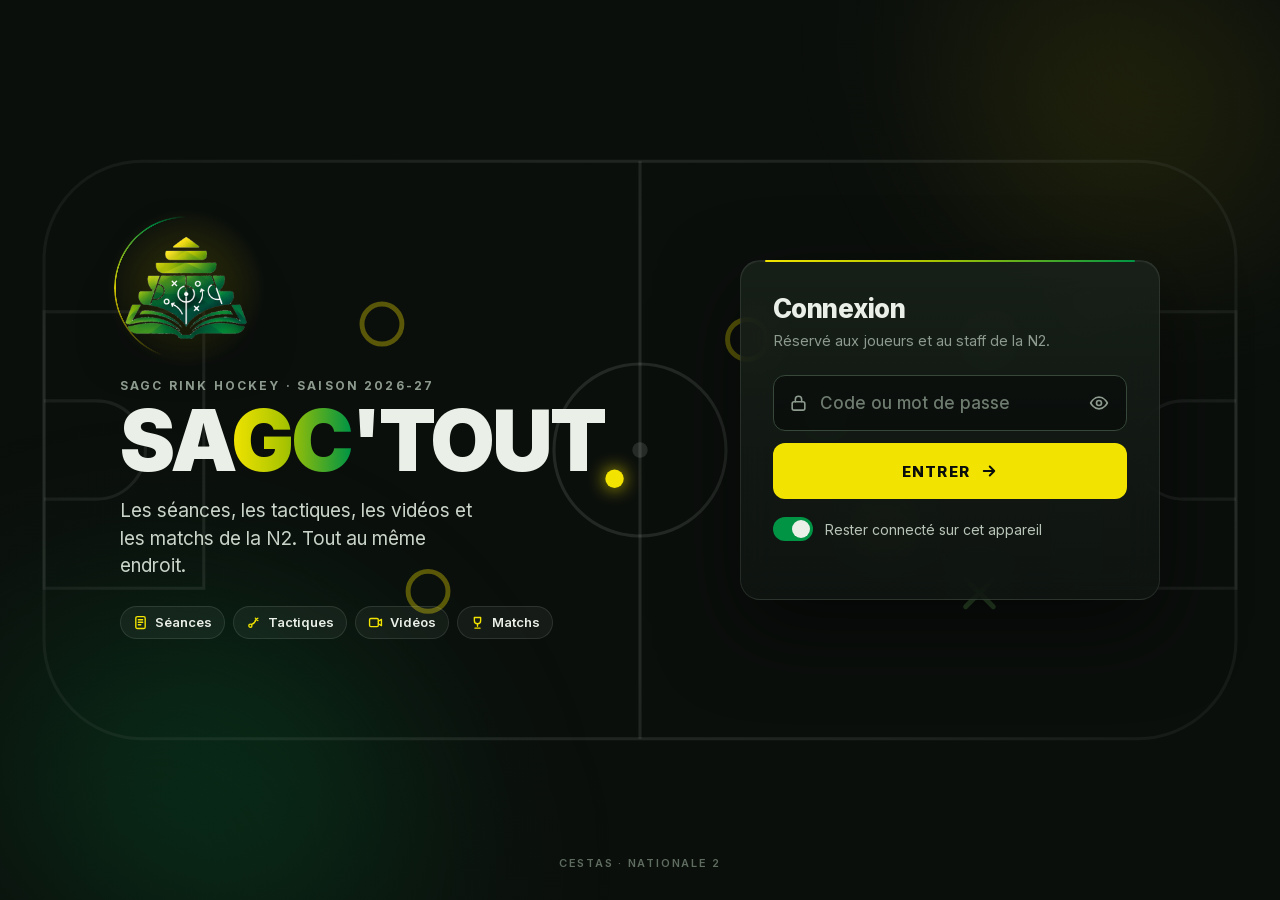
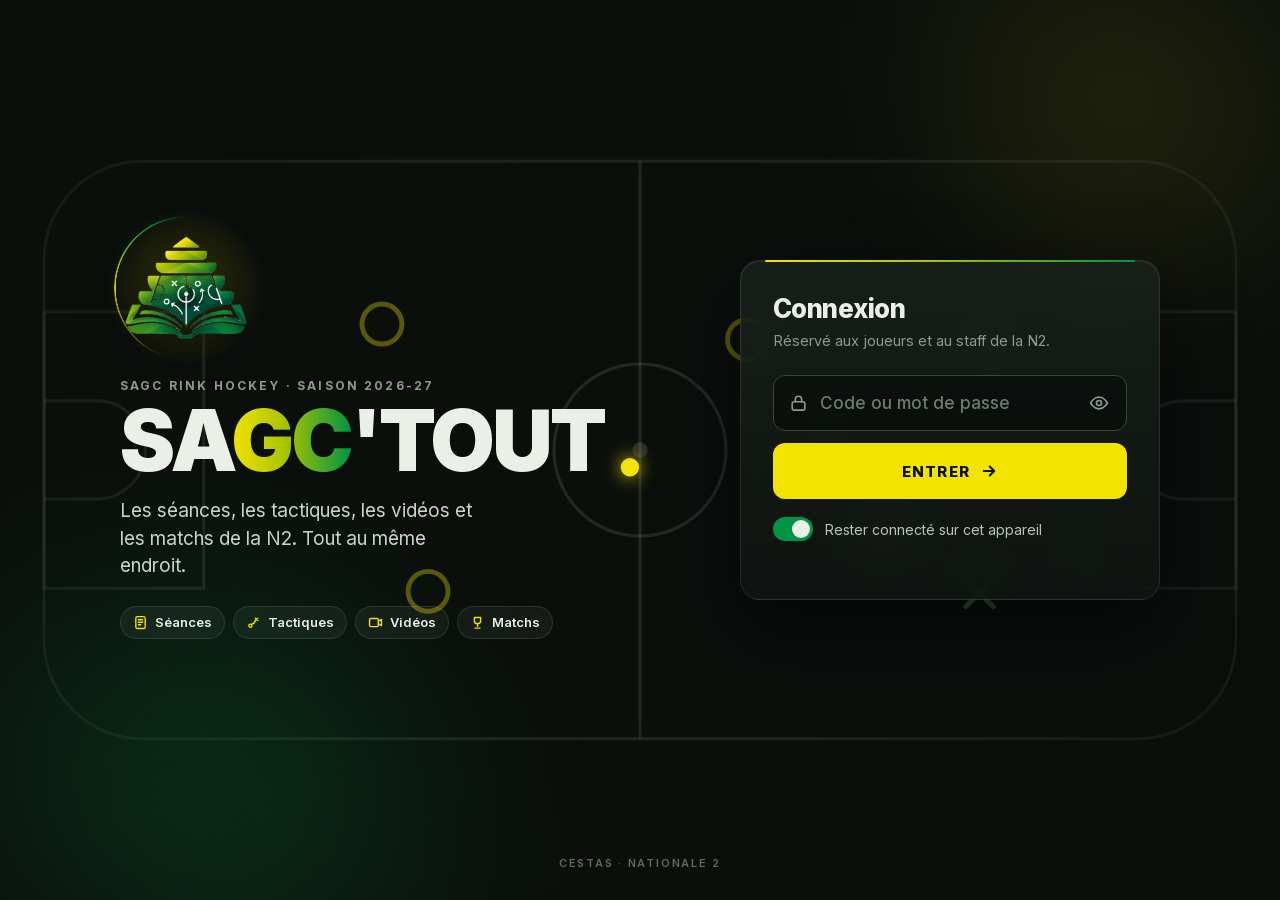
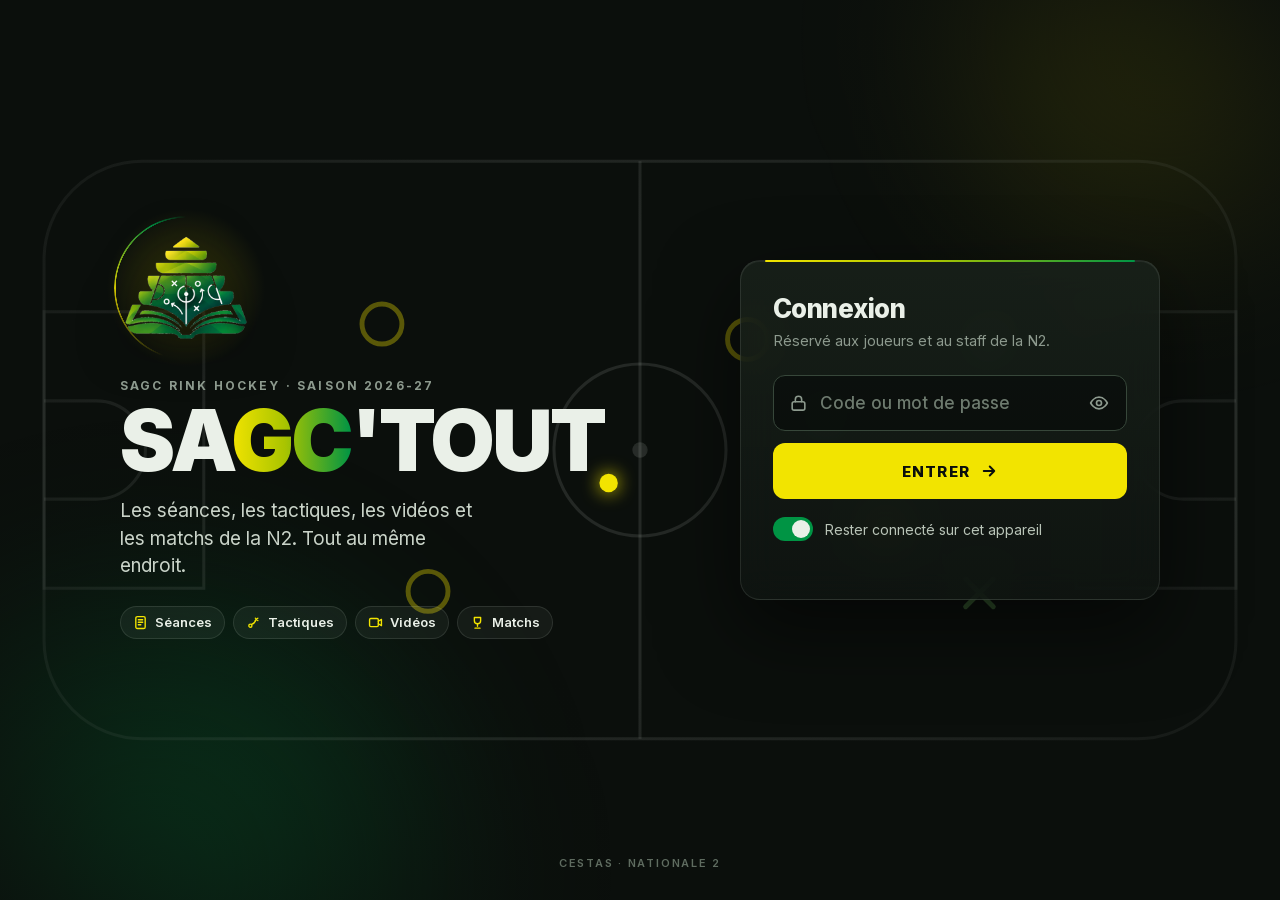
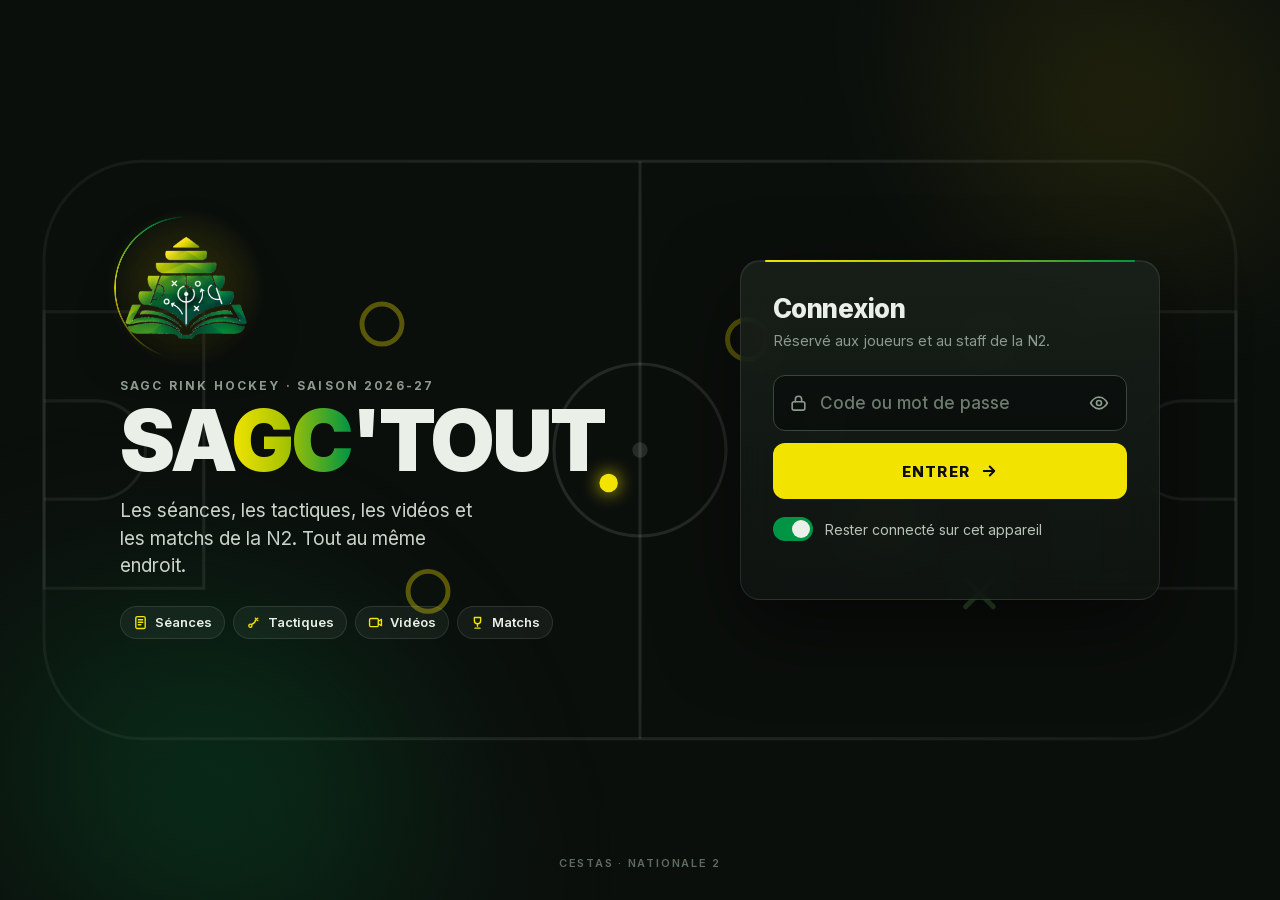
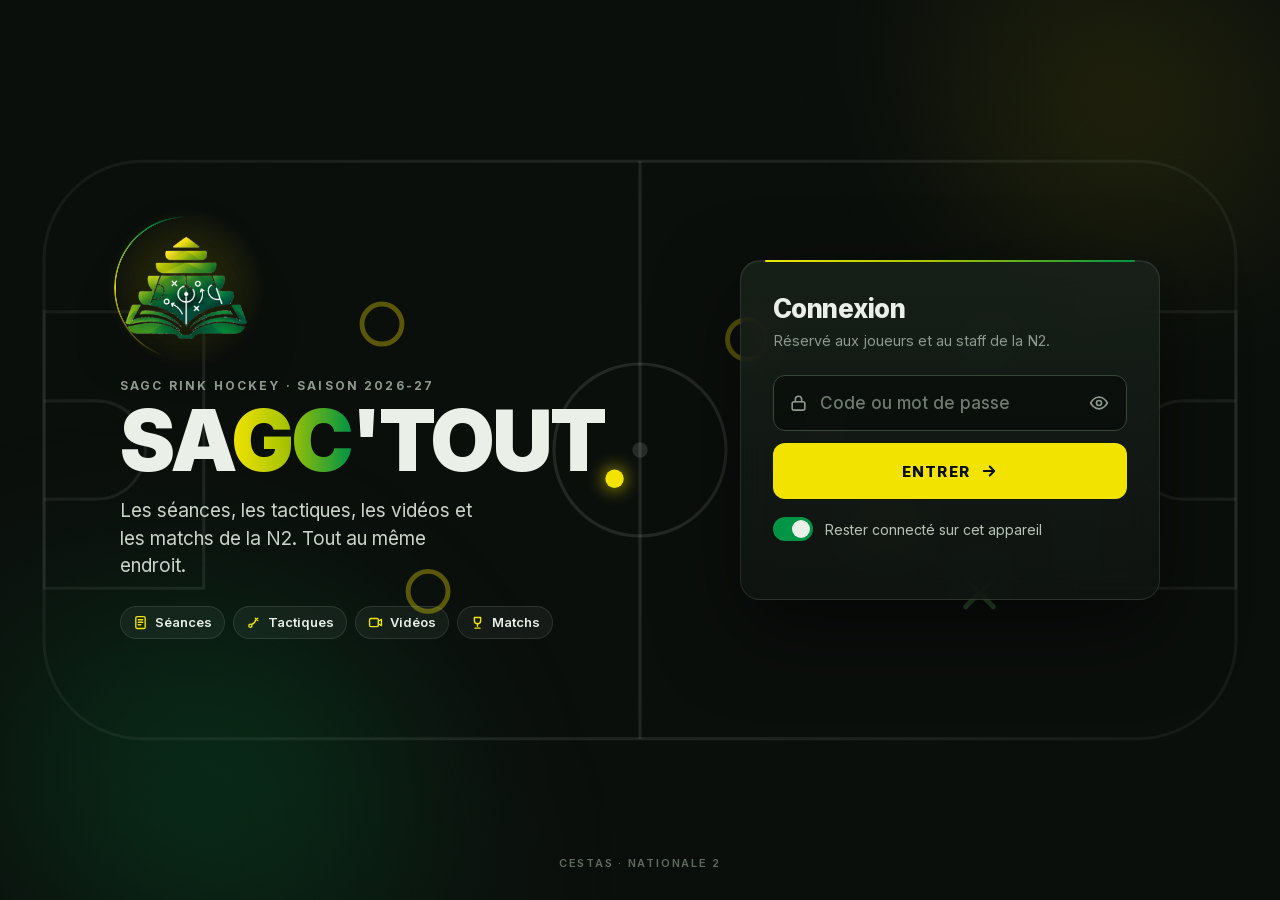
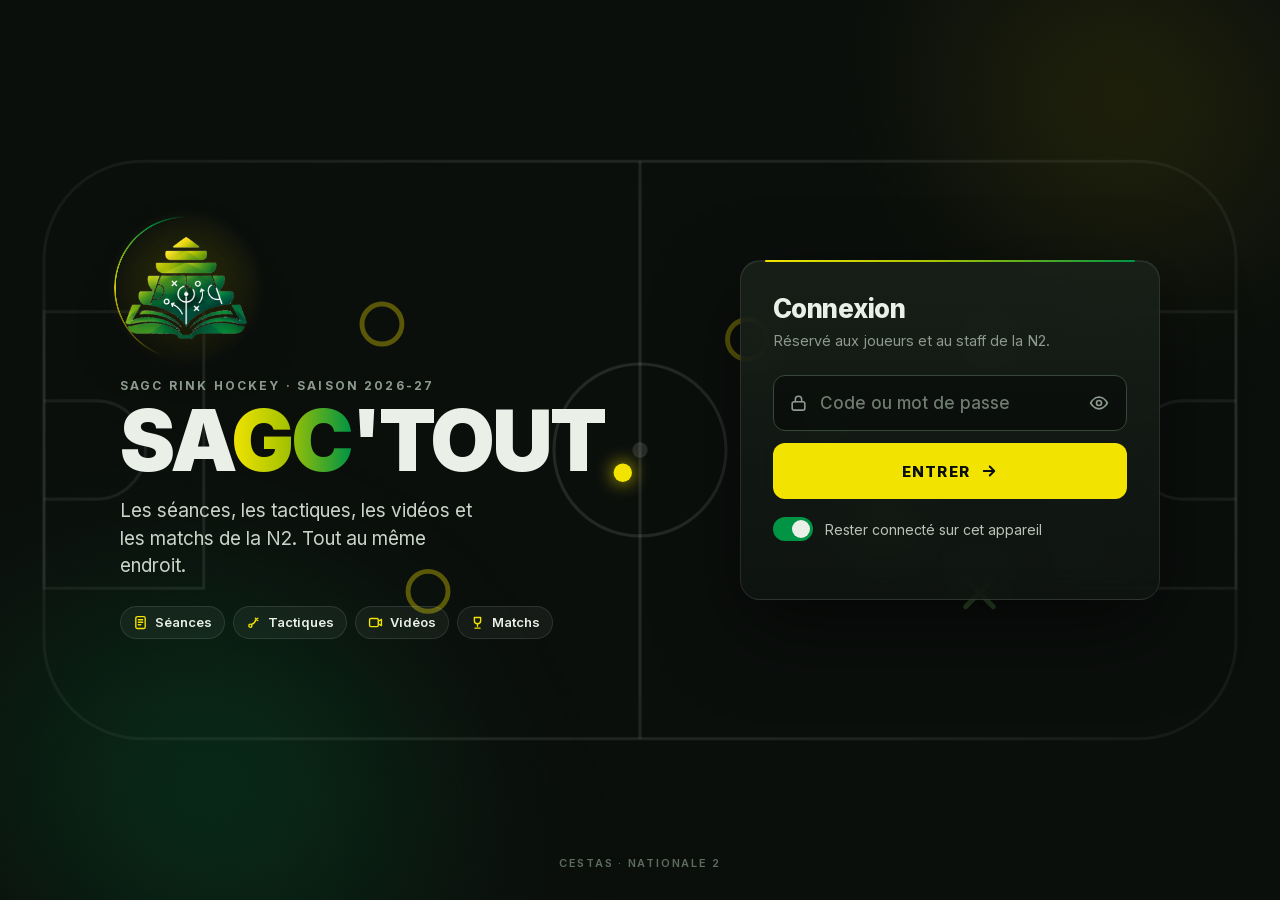
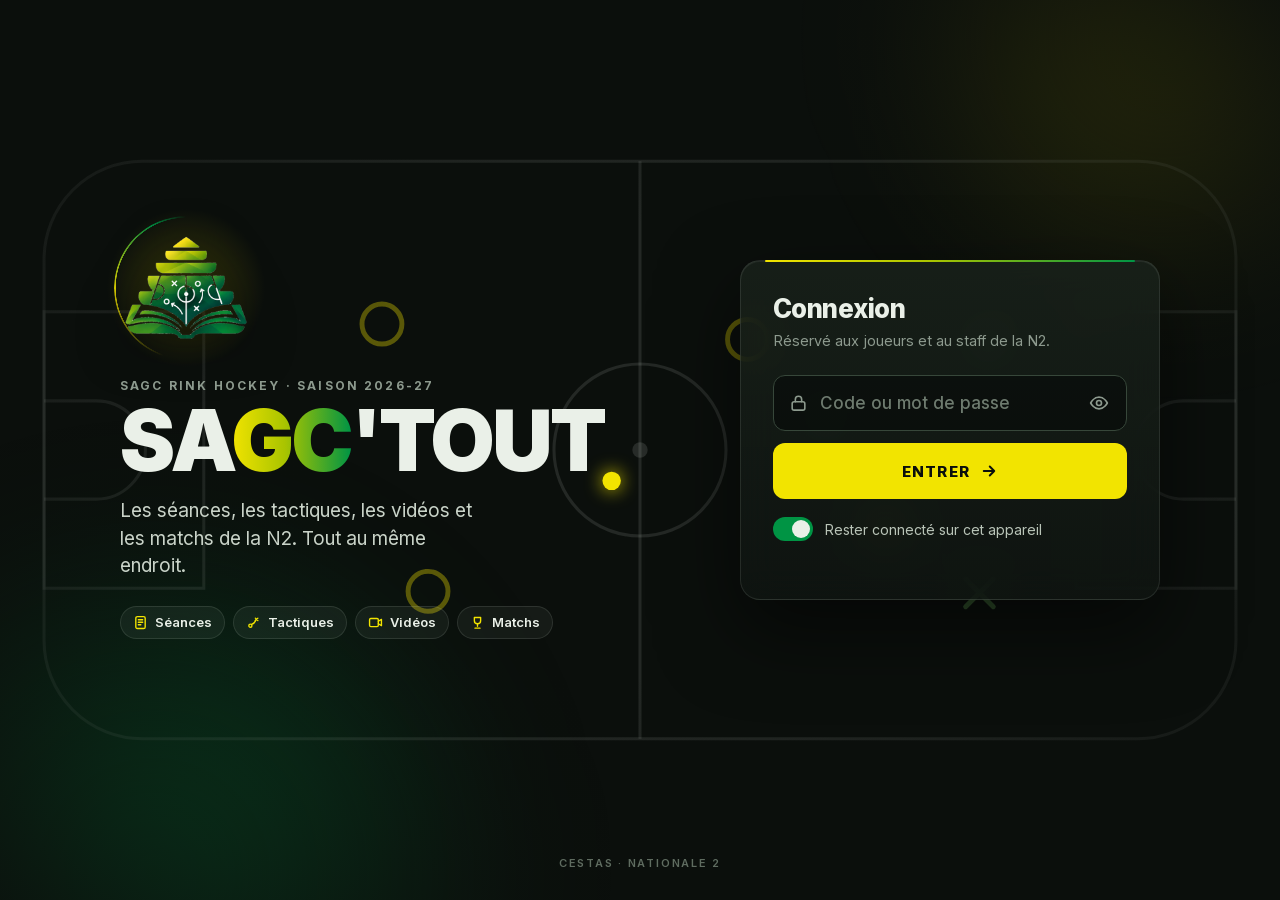
